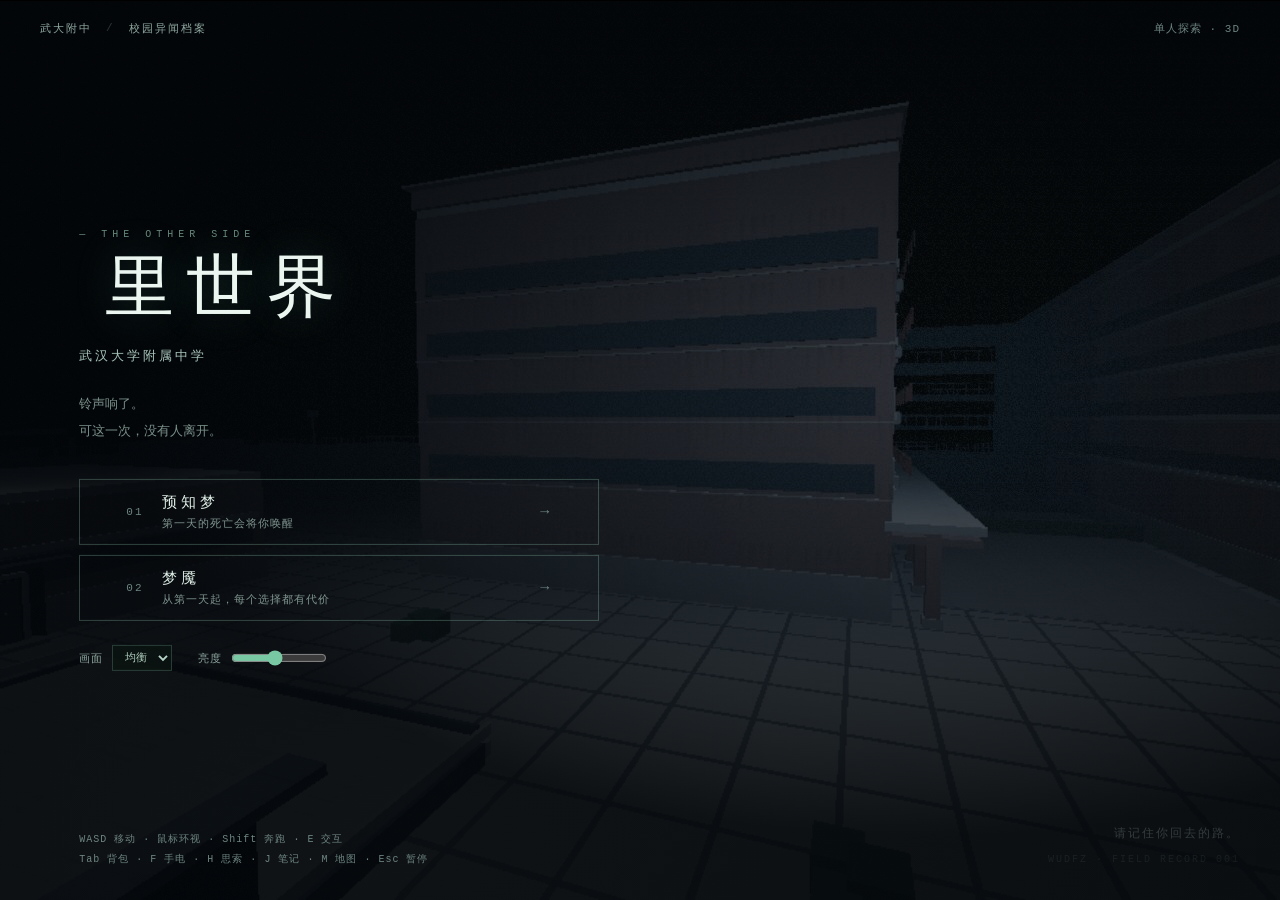
==== 3d.html @ ca38fb18 "Merge upstream yricotf/wdfz (fork) — add 3d.html, keep local 2D index.html Co-Authored-By: Claude Op" ====
<!DOCTYPE html>
<html lang="zh-CN">
<head>
<meta charset="utf-8">
<meta name="viewport" content="width=device-width,initial-scale=1,minimum-scale=1,maximum-scale=1,user-scalable=no,viewport-fit=cover">
<title>武汉大学附属中学 · 里世界 3D</title>
<!-- iOS：加到主屏幕后全屏启动（没有地址栏/工具栏），状态栏压在游戏画面上 -->
<meta name="apple-mobile-web-app-capable" content="yes">
<meta name="mobile-web-app-capable" content="yes">
<meta name="apple-mobile-web-app-status-bar-style" content="black-translucent">
<meta name="apple-mobile-web-app-title" content="里世界">
<meta name="theme-color" content="#04070a">
<meta name="format-detection" content="telephone=no">
<style>
*{margin:0;padding:0;box-sizing:border-box;-webkit-tap-highlight-color:transparent}
html,body{width:100%;height:100%;height:100dvh;overflow:hidden;background:#05070a;
  font-family:"Consolas","Courier New",monospace;color:#c8d6cf;user-select:none;cursor:default;
  overscroll-behavior:none;-webkit-tap-highlight-color:transparent;
  /* iPhone：整页不许双击缩放 / 捏合缩放 / 长按弹菜单，也不许橡皮筋滚动 */
  touch-action:none;-webkit-touch-callout:none;-webkit-user-select:none}
/* 面板要能上下滚，所以单独放行纵向手势 */
#menu,.panel,#bag,#note,#think,#pause,#set,#die{touch-action:pan-y}
#cv{position:fixed;inset:0;width:100%;height:100%;height:100dvh;display:block;image-rendering:auto;
  touch-action:none}
#scan{position:fixed;inset:0;pointer-events:none;z-index:5;opacity:0}
#vig{display:none}   /* 径向渐变在暗部会产生同心分层，暗角改由着色器负责 */
#hud{position:fixed;inset:0;height:100dvh;z-index:10;pointer-events:none;font-size:13px;line-height:1.45}
.tl{position:absolute;left:calc(18px + env(safe-area-inset-left,0px));top:calc(16px + env(safe-area-inset-top,0px))}
.tr{position:absolute;right:calc(18px + env(safe-area-inset-right,0px));top:calc(16px + env(safe-area-inset-top,0px));text-align:right}
.bl{position:absolute;left:18px;bottom:16px}
.bc{position:absolute;left:50%;bottom:14px;transform:translateX(-50%)}
.br{position:absolute;right:calc(18px + env(safe-area-inset-right,0px));bottom:calc(16px + env(safe-area-inset-bottom,0px));text-align:right;opacity:.45;font-size:11px}
#sanwrap{width:190px;height:9px;background:rgba(0,0,0,.62);border:1px solid rgba(120,170,150,.42);margin-bottom:7px}
#sanbar{height:100%;width:100%;background:#79c8a4;transition:width .16s linear,background .3s}
#clock{font-size:27px;letter-spacing:2px;font-weight:700;color:#dff0e6;text-shadow:0 0 12px rgba(120,220,180,.5)}
#period{font-size:12px;opacity:.78;letter-spacing:1px}
#place{font-size:12px;opacity:.62;letter-spacing:1px;margin-top:2px}
.tag{font-size:11px;opacity:.5;letter-spacing:1px}
#talent{font-size:12px;color:#a9d8c2;opacity:.9}
#stamwrap{width:110px;height:4px;background:rgba(0,0,0,.6);margin-top:6px;border:1px solid rgba(120,170,150,.25)}
#stambar{height:100%;background:#7f9fbf;width:100%;transition:width .1s linear}
#hot{display:flex;gap:9px}
.hslot{width:52px;height:52px;border:1px solid rgba(140,180,160,.34);background:rgba(4,10,8,.62);
  display:flex;align-items:center;justify-content:center;font-size:10px;text-align:center;
  position:relative;pointer-events:auto;color:#9fb8ab}
.hslot .k{position:absolute;top:1px;left:3px;font-size:9px;opacity:.45}
.hslot.on{border-color:#79c8a4;box-shadow:0 0 14px rgba(120,220,180,.4) inset}
#prompt{position:fixed;left:50%;top:56%;transform:translateX(-50%);z-index:9;
  font-size:13px;padding:5px 13px;background:rgba(0,0,0,.58);border:1px solid rgba(130,180,155,.28);
  display:none;letter-spacing:1px;pointer-events:none}
/* 原来这里有个 #warn 面板倒数"下次异象 7s" —— 已经改成世界里的黑板/纸条/粉笔字 */
#sub{position:fixed;left:50%;bottom:86px;transform:translateX(-50%);z-index:11;max-width:74%;
  text-align:center;font-size:14px;line-height:1.75;color:#d6e6dc;text-shadow:0 2px 8px #000,0 0 3px #000;
  display:none;letter-spacing:.5px;pointer-events:none}
#choices{position:fixed;left:50%;top:50%;transform:translate(-50%,-50%);z-index:20;display:none;
  flex-direction:column;gap:11px;min-width:320px}
#choices button{font-family:inherit;font-size:14px;padding:13px 22px;background:rgba(3,9,7,.9);
  color:#cfe4d8;border:1px solid rgba(130,180,155,.4);cursor:pointer;letter-spacing:1px;text-align:left}
#choices button:hover{background:rgba(24,54,42,.95);border-color:#79c8a4;color:#eafff4}
.panel{position:fixed;inset:0;z-index:30;display:none;background:rgba(2,5,4,.93);
  padding:44px 54px;overflow:auto;flex-direction:column}
.panel h2{font-size:17px;letter-spacing:4px;margin-bottom:20px;color:#9fe3c2;font-weight:400}
.panel .row{padding:9px 0;border-bottom:1px dashed rgba(120,170,150,.16);font-size:13px;display:flex;gap:12px}
.panel .row b{color:#d9f2e5;font-weight:400;min-width:96px}
.panel .dim{opacity:.45}
.panel .close{position:absolute;right:36px;top:36px;font-size:12px;opacity:.6;cursor:pointer;letter-spacing:2px}
#menu .mgrid{position:absolute;inset:0;
  background-image:linear-gradient(rgba(120,200,170,.045) 1px,transparent 1px),
                   linear-gradient(90deg,rgba(120,200,170,.045) 1px,transparent 1px);
  background-size:46px 46px;
  -webkit-mask-image:radial-gradient(ellipse at 50% 46%,#000 12%,transparent 72%);
          mask-image:radial-gradient(ellipse at 50% 46%,#000 12%,transparent 72%)}
#menu .minner{position:relative;z-index:2;display:flex;flex-direction:column;align-items:center}
.mtitle{font-size:clamp(26px,4.2vw,44px);letter-spacing:26px;font-weight:300;color:#dff5ea;
  text-shadow:0 0 34px rgba(110,220,175,.30),0 0 80px rgba(110,220,175,.14);
  padding-left:26px;animation:mbreathe 6s ease-in-out infinite}
@keyframes mbreathe{0%,100%{opacity:.92}50%{opacity:1}}
.mrule{width:230px;height:1px;margin:20px 0 16px;
  background:linear-gradient(90deg,transparent,rgba(130,200,170,.55),transparent)}
.msub{font-size:11px;letter-spacing:5px;opacity:.42;margin-bottom:40px}
.mbtns{display:flex;flex-direction:column;gap:12px;margin-bottom:34px}
.mb{position:relative;font-family:inherit;display:flex;flex-direction:column;align-items:flex-start;
  gap:5px;padding:15px 30px 15px 26px;min-width:330px;background:rgba(8,20,16,.55);
  color:#b6d4c5;border:1px solid rgba(130,180,155,.22);cursor:pointer;
  transition:background .16s,border-color .16s,transform .16s}
.mb:before{content:'';position:absolute;left:0;top:0;bottom:0;width:2px;background:transparent;
  transition:background .16s}
.mb b{font-size:15px;letter-spacing:6px;font-weight:400}
.mb i{font-style:normal;font-size:11px;letter-spacing:1px;opacity:.45}
.mb:hover{background:rgba(20,48,38,.75);border-color:#79c8a4;transform:translateX(4px)}
.mb:hover:before{background:#79c8a4}
.mnote{display:flex;flex-wrap:wrap;gap:6px 16px;justify-content:center;max-width:560px;
  font-size:10px;letter-spacing:2px;opacity:.30;margin-bottom:18px}
.mfoot{font-size:11px;letter-spacing:1px;opacity:.26;max-width:470px;line-height:2;text-align:center}
#menu{position:fixed;inset:0;z-index:60;background:radial-gradient(ellipse at 72% 42%,rgba(10,18,22,.30),rgba(3,6,9,.93) 62%),#04070a}
#menu .mtop{position:absolute;left:0;right:0;top:0;height:56px;display:flex;align-items:center;
  gap:14px;padding:0 40px;font-size:11px;letter-spacing:2px;color:#8fa8a0}
#menu .mtop i{opacity:.3;font-style:normal}
#menu .mtop b{margin-left:auto;font-weight:400;color:#6d8580;letter-spacing:1px}
#menu .mleft{position:absolute;left:6.2%;top:50%;transform:translateY(-50%);width:min(520px,42vw)}
#menu .meyebrow{font-size:10px;letter-spacing:5px;color:#7fa898;opacity:.8;margin-bottom:16px}
#menu .mtitle{font-size:clamp(46px,5.4vw,78px);font-weight:200;letter-spacing:12px;color:#eaf6ef;
  text-shadow:0 0 44px rgba(110,220,175,.22);line-height:1.05}
#menu .mschool{font-size:13px;letter-spacing:3px;color:#a8c4ba;margin-top:18px}
#menu .mhook{font-size:13px;line-height:2.1;color:#8fa8a0;margin-top:26px;opacity:.86}
#menu .mcards{margin-top:34px;display:flex;flex-direction:column;gap:10px}
.mcard{position:relative;display:flex;align-items:center;gap:18px;width:100%;text-align:left;
  padding:16px 20px;background:rgba(10,20,17,.62);border:1px solid rgba(120,170,150,.20);
  color:#c8d6cf;cursor:pointer;font-family:inherit;transition:.16s}
.mcard em{font-style:normal;font-size:11px;letter-spacing:2px;color:#6d8580;flex:none}
.mcard span{display:flex;flex-direction:column;gap:4px;flex:1}
.mcard b{font-size:15px;letter-spacing:4px;font-weight:400;color:#e2f2ea}
.mcard i{font-style:normal;font-size:11px;letter-spacing:1px;color:#7f948e}
.mcard u{text-decoration:none;font-size:15px;color:#6d8580;transition:.16s}
.mcard:hover{background:rgba(22,44,36,.82);border-color:rgba(121,200,164,.55)}
.mcard:hover u{color:#79c8a4;transform:translateX(4px)}
#menu .mctl{display:flex;gap:26px;margin-top:24px;font-size:11px;letter-spacing:1px;color:#8fa8a0}
#menu .mctl label{display:flex;align-items:center;gap:9px}
#menu .mctl select{background:rgba(10,20,17,.8);color:#b6d4c5;border:1px solid rgba(120,170,150,.28);
  font-family:inherit;font-size:11px;padding:5px 8px}
#menu .mbr input{width:96px;accent-color:#79c8a4}
#menu .mios{display:none;margin-top:20px;font-size:11px;line-height:1.95;letter-spacing:.5px;
  color:#86a89a;border-left:2px solid rgba(121,200,164,.45);padding-left:11px;max-width:340px}
#menu .mkeys{position:absolute;left:6.2%;bottom:30px;font-size:10px;line-height:2;letter-spacing:1px;color:#6d8580}
#menu .mfoot{position:absolute;right:40px;bottom:30px;text-align:right;font-size:10px;letter-spacing:2px;color:#6d8580;line-height:2}
#menu .mfoot span{display:block;font-size:12px;color:#9fb8ae;margin-bottom:4px}
#menu .mfoot i{font-style:normal;opacity:.55}
#menu h1{font-size:clamp(20px,3.4vw,34px);letter-spacing:10px;font-weight:400;color:#d7efe2;
  text-shadow:0 0 26px rgba(110,220,175,.34)}
#menu .sub{font-size:12px;opacity:.5;letter-spacing:3px;margin-bottom:26px}
#menu button{font-family:inherit;font-size:14px;letter-spacing:3px;padding:13px 46px;min-width:250px;
  background:transparent;color:#b6d4c5;border:1px solid rgba(130,180,155,.34);cursor:pointer}
#menu button:hover{background:rgba(24,54,42,.7);border-color:#79c8a4;color:#eaq}
#menu button:hover{color:#eafbf2}
#menu .note{font-size:11px;opacity:.36;margin-top:22px;line-height:2;max-width:520px}
#die #dieepi{font-size:11px;letter-spacing:2px;opacity:.45;margin-top:10px;max-width:420px;text-align:center;line-height:2}
#die{position:fixed;inset:0;z-index:70;display:none;align-items:center;justify-content:center;
  background:rgba(4,2,2,.94);flex-direction:column;gap:20px}
#die .m{font-size:16px;color:#e3c9c9;max-width:640px;text-align:center;line-height:2;letter-spacing:1px}
#die .t{font-size:34px;letter-spacing:14px;color:#7c2b2b;text-shadow:0 0 30px rgba(150,30,30,.6)}
#die button{font-family:inherit;font-size:12px;letter-spacing:3px;padding:11px 36px;background:transparent;
  color:#b89a9a;border:1px solid rgba(150,90,90,.4);cursor:pointer}
#think{position:fixed;inset:0;z-index:32;display:none;background:rgba(2,5,4,.95);padding:44px 54px;overflow:auto}
#think h2{font-size:17px;letter-spacing:4px;margin-bottom:8px;color:#9fe3c2;font-weight:400}
#think .hint{font-size:12px;opacity:.44;margin-bottom:20px}
#think .idea{padding:11px 0;border-bottom:1px dashed rgba(120,170,150,.14);cursor:pointer;font-size:13px}
#think .idea:hover{color:#eafbf2}
#think .idea.no{opacity:.28;cursor:default}
#think .idea.no:hover{color:#c8d6cf}
#bag{position:fixed;inset:0;z-index:33;display:none;background:rgba(2,5,4,.95);padding:44px 54px}
#bag .g{display:grid;grid-template-columns:repeat(4,84px);gap:12px;margin-top:16px}
#bag .s{width:84px;height:84px;border:1px solid rgba(130,180,155,.26);background:rgba(6,14,11,.6);
  display:flex;align-items:center;justify-content:center;font-size:11px;text-align:center;cursor:pointer;
  padding:4px;line-height:1.5;color:#9fb8ab;position:relative}
#bag .s.on{border-color:#79c8a4;background:rgba(24,54,42,.9);color:#eafbf2}
#bag .desc{margin-top:22px;font-size:13px;opacity:.8;line-height:2;min-height:60px;white-space:pre-line}
/* 每格右上角的 ① ② —— 触屏上唯一能把道具放上快捷栏的入口 */
#bag .s .hb{position:absolute;right:2px;top:2px;display:flex;gap:3px;z-index:2}
#bag .s .hb b{width:17px;height:17px;line-height:15px;text-align:center;font-size:10px;font-weight:400;
  border:1px solid rgba(130,180,155,.28);background:rgba(4,12,9,.85);color:#7fa898;cursor:pointer;
  border-radius:3px;letter-spacing:0}
#bag .s .hb b.has{background:#79c8a4;border-color:#79c8a4;color:#04120c}
#bag .s .hb b:hover{border-color:#79c8a4;color:#dff5ea}
#bag .s .hb b.dr{width:25px;background:rgba(58,20,18,.9);border-color:rgba(190,120,110,.4);color:#d8a8a0}
#bag .s .hb b.dr:hover{background:rgba(120,40,34,.95);border-color:#c8887e;color:#ffe6e0}
#note{position:fixed;inset:0;z-index:33;display:none;background:rgba(2,5,4,.95);padding:44px 54px;overflow:auto}
#pause{position:fixed;inset:0;z-index:34;display:none;background:rgba(2,5,4,.94);
  flex-direction:column;align-items:center;justify-content:center;gap:13px}
#pause button{font-family:inherit;font-size:13px;letter-spacing:3px;padding:11px 40px;min-width:230px;
  background:transparent;color:#b6d4c5;border:1px solid rgba(130,180,155,.3);cursor:pointer}
#pause button:hover{background:rgba(24,54,42,.7);border-color:#79c8a4}
/* ---------- 移动端 ----------
   原来 #touch 只写了 display:none，从来没有代码把它打开 ——
   手机上根本没有摇杆和按钮，等于只能看。
   现在：boot 里按 pointer:coarse / ontouchstart 判定，body 加 .touch，
   HUD 小地图缩到左上、把左下角让给摇杆，右下角是 E 与奔跑，
   八个快捷按钮排在右侧油门下沿、两列四行。 */
body.touch #touch{display:block}
body.touch .bl{left:calc(12px + env(safe-area-inset-left,0px));bottom:auto;top:calc(104px + env(safe-area-inset-top,0px))}
body.touch .bl #mini{width:104px!important;height:104px!important}
body.touch .bl .tag{display:none}
body.touch #cross{display:none!important}
#touch{position:fixed;inset:0;height:100dvh;z-index:8;display:none;pointer-events:none;touch-action:none;
  -webkit-user-select:none;user-select:none}
#stick{position:absolute;left:calc(22px + env(safe-area-inset-left,0px));
  bottom:calc(26px + env(safe-area-inset-bottom,0px));width:126px;height:126px;border-radius:50%;
  border:1px solid rgba(130,180,155,.34);background:rgba(0,0,0,.32);pointer-events:auto;
  touch-action:none}
#knob{position:absolute;left:41px;top:41px;width:44px;height:44px;border-radius:50%;
  background:rgba(140,200,175,.44);pointer-events:none}
#pcgame{position:fixed;inset:0;z-index:48;display:none;flex-direction:column;align-items:center;
  justify-content:center;gap:14px;background:rgba(2,6,9,.94)}
#pcgame .pch{font-size:13px;letter-spacing:5px;color:#9fe3c2}
#pccv{border:1px solid rgba(130,180,155,.4);background:#0a1210}
#pcgame .pcf{font-size:10px;letter-spacing:1px;color:#6d8580}
#dev{position:fixed;left:14px;top:104px;z-index:44;display:none;width:336px;
  background:rgba(3,9,7,.94);border:1px solid rgba(130,180,155,.34);padding:12px 14px;
  font-size:11px;letter-spacing:1px;color:#a8ccbc}
#dev .dh{font-size:11px;letter-spacing:4px;color:#79c8a4;margin-bottom:10px}
#dev .drow{display:flex;align-items:center;gap:6px;margin-bottom:7px}
#dev .drow b{width:30px;flex:none;opacity:.6;font-weight:400}
#dev select{flex:1;min-width:0;background:#0a1512;color:#b6d4c5;border:1px solid rgba(130,180,155,.3);
  font-family:inherit;font-size:11px;padding:4px}
#dev button{background:rgba(20,48,38,.5);color:#b6d4c5;border:1px solid rgba(130,180,155,.3);
  font-family:inherit;font-size:10px;letter-spacing:1px;padding:5px 7px;cursor:pointer}
#dev button:hover{background:rgba(40,90,70,.7);border-color:#79c8a4}
#dev button.on{background:#79c8a4;color:#04120c;border-color:#79c8a4}
#dev .drow2{display:flex;flex-wrap:wrap;gap:6px;margin-top:9px}
#dev .drow2 button{flex:1 1 44%}
#set{position:fixed;inset:0;z-index:36;display:none;background:rgba(2,5,4,.95);
  flex-direction:column;align-items:center;justify-content:center;gap:6px}
#set button{font-family:inherit;font-size:13px;letter-spacing:3px;padding:11px 40px;min-width:230px;
  background:transparent;color:#b6d4c5;border:1px solid rgba(130,180,155,.3);cursor:pointer}
#set button:hover{background:rgba(24,54,42,.7);border-color:#79c8a4}
#set .seg button{min-width:0;padding:7px 0;letter-spacing:1px}
.srow{display:flex;align-items:center;gap:12px;margin-bottom:12px;font-size:13px;color:#b9d4c6;min-width:340px}
.srow>span{width:78px;flex:none;opacity:.8}
.srow input[type=range]{flex:1;accent-color:#79c8a4}
.srow b{width:30px;text-align:right;font-weight:400;opacity:.75}
.seg{display:flex;gap:6px;flex:1}
.seg button{flex:1;padding:7px 0;font-size:12px;letter-spacing:1px;background:rgba(120,200,170,.10);
  border:1px solid rgba(130,180,155,.30);color:#b9d4c6;border-radius:4px;cursor:pointer}
.seg button.on{background:rgba(120,200,170,.30);border-color:#79c8a4;color:#eafff5}
/* 触屏：快捷栏（.bc 两格）挪到摇杆上方，不然正好压在奔跑键上 */
body.touch .bc{bottom:calc(178px + env(safe-area-inset-bottom,0px))}
#tcol{position:absolute;right:calc(14px + env(safe-area-inset-right,0px));bottom:140px;display:grid;grid-template-columns:repeat(2,50px);
  grid-auto-rows:50px;gap:8px;pointer-events:none;touch-action:none}
.tb2{width:50px;height:50px;border-radius:50%;border:1px solid rgba(130,180,155,.34);
  background:rgba(0,0,0,.38);color:#a8ccbc;font-size:11px;display:flex;align-items:center;
  justify-content:center;pointer-events:auto;letter-spacing:1px;user-select:none}
.tb2:active{background:rgba(120,200,170,.30);border-color:#79c8a4}
.tbtn{position:absolute;border-radius:50%;border:1px solid rgba(130,180,155,.34);background:rgba(0,0,0,.34);
  pointer-events:auto;display:flex;align-items:center;justify-content:center;font-size:12px;color:#a9d8c2}
#tRun{right:calc(132px + env(safe-area-inset-right,0px));bottom:calc(44px + env(safe-area-inset-bottom,0px));width:70px;height:70px}
#tAct{right:calc(26px + env(safe-area-inset-right,0px));bottom:calc(32px + env(safe-area-inset-bottom,0px));width:92px;height:92px;font-size:15px;
  background:rgba(20,48,38,.55);border-color:rgba(130,200,170,.5)}
#flash{position:fixed;inset:0;z-index:8;background:#000;pointer-events:none;opacity:0;transition:opacity .5s}
#fade{position:fixed;inset:0;z-index:40;background:#05080a;pointer-events:none;opacity:0;transition:opacity .18s ease}
@keyframes panelIn{from{opacity:0;transform:translateY(8px)}to{opacity:1;transform:none}}
#menu{animation:panelIn .45s ease both}
.panel:not([style*="display: none"]),#bag:not([style*="display: none"]),#note:not([style*="display: none"]),#think:not([style*="display: none"]),#pause:not([style*="display: none"]){animation:panelIn .22s ease both}
#choices:not([style*="display: none"]){animation:panelIn .20s ease both}
#die:not([style*="display: none"]){animation:panelIn .6s ease both}
#prompt{transition:opacity .12s ease}
.hslot{transition:border-color .18s ease,box-shadow .18s ease;cursor:pointer}
.hslot:active{border-color:#79c8a4;background:rgba(20,48,38,.8)}
.hslot .nm{position:absolute;bottom:1px;left:0;right:0;font-size:8px;opacity:.55;letter-spacing:0;
  text-align:center;overflow:hidden;text-overflow:ellipsis;white-space:nowrap}
#sub{z-index:46}
#bag .s{transition:border-color .15s ease,background .15s ease}
#sub{transition:opacity .22s ease}
#cross{position:fixed;left:50%;top:50%;width:4px;height:4px;margin:-2px 0 0 -2px;border-radius:50%;
  background:rgba(200,230,215,.55);box-shadow:0 0 6px rgba(120,220,180,.5);z-index:9;
  pointer-events:none;display:none}
/* 前情提要：黑底白字，一页一句，点一下翻一页 */
#pro{position:fixed;inset:0;z-index:80;display:none;background:#04070a;
  align-items:center;justify-content:center;flex-direction:column;cursor:pointer}
#pro.on{display:flex}
/* 看到"世界"之后：遮罩变半透明、字挪到底部，像从眼睛缝里往外看 */
#pro.see{background:radial-gradient(ellipse at 50% 46%,rgba(2,5,7,.10) 30%,rgba(2,5,7,.55) 100%);
  justify-content:flex-end}
#pro.see #protext{margin-bottom:13%;font-size:15px;letter-spacing:2px;
  text-shadow:0 2px 12px #000,0 0 22px rgba(0,0,0,.9)}
body.pro #hud,body.pro #cross,body.pro #prompt{opacity:0 !important;transition:opacity .3s}
/* 时间跳跃：黑一下，正中一句"过去了多久" */
#skip{position:fixed;inset:0;z-index:44;background:#04070a;display:flex;flex-direction:column;
  align-items:center;justify-content:center;gap:10px;opacity:0;pointer-events:none;transition:opacity .38s ease}
#skip.on{opacity:1}
#skip b{font-weight:400;font-size:15px;letter-spacing:5px;color:#9fb6ac}
#skip i{font-style:normal;font-size:30px;letter-spacing:4px;color:#e2f2ea;
  font-variant-numeric:tabular-nums;margin-top:2px}
#skip em{font-style:normal;font-size:11px;letter-spacing:3px;color:#5d6f69;margin-top:6px}
#lidtop,#lidbot{position:fixed;left:0;right:0;height:0;background:#000;z-index:79;pointer-events:none;
  transition:height .34s cubic-bezier(.4,0,.2,1)}
#lidtop{top:0;border-bottom:1px solid #000}
#lidbot{bottom:0}
#protext{max-width:70%;text-align:center;font-size:17px;line-height:2.6;color:#dbe9e1;
  letter-spacing:2px;white-space:pre-line;transition:opacity .3s}
#prohint{position:absolute;bottom:12%;font-size:11px;letter-spacing:4px;color:#6d8580;
  animation:proBlink 2.4s ease-in-out infinite}
@keyframes proBlink{0%,100%{opacity:.25}50%{opacity:.65}}
#banner{position:fixed;left:50%;top:26%;transform:translateX(-50%);z-index:12;pointer-events:none;
  font-size:15px;letter-spacing:8px;color:#cfe9dc;text-shadow:0 0 18px rgba(110,220,175,.35);
  opacity:0;transition:opacity .5s ease}
#sannum{position:absolute;left:200px;top:0;font-size:10px;opacity:.5;letter-spacing:1px}
.ic{width:30px;height:30px;display:flex;align-items:center;justify-content:center;font-size:17px;
  line-height:1;border:1px solid rgba(130,180,155,.30);background:rgba(10,22,18,.7);color:#a9d8c2}
.hslot .ic{width:38px;height:38px;font-size:20px;border:none;background:transparent}
.item{display:flex;flex-direction:column;align-items:center;gap:3px}
.item .nm{font-size:9px;opacity:.75;text-align:center;line-height:1.2;max-width:52px}
/* 矮屏（横屏手机）整套缩小一档。必须写在所有控件规则之后 —— 同优先级下后写的赢，
   放在前面会被上面的 #tcol / #tAct / #tRun 盖掉。 */
@media (max-height:520px){
  #stick{width:104px;height:104px;left:16px;bottom:14px}
  #knob{left:32px;top:32px;width:40px;height:40px}
  #tcol{grid-template-columns:repeat(2,42px);grid-auto-rows:42px;gap:6px;bottom:118px;right:10px}
  .tb2{width:42px;height:42px;font-size:10px}
  #tAct{width:78px;height:78px;right:calc(20px + env(safe-area-inset-right,0px));bottom:calc(20px + env(safe-area-inset-bottom,0px));font-size:13px}
  #tRun{width:60px;height:60px;right:calc(106px + env(safe-area-inset-right,0px));bottom:calc(30px + env(safe-area-inset-bottom,0px))}
  body.touch .bl{top:calc(86px + env(safe-area-inset-top,0px))}
  body.touch .bl #mini{width:88px!important;height:88px!important}
}
/* 横屏：快捷栏回到屏幕正下方居中（摇杆在左、E 在右，中间是空的） */
@media (orientation:landscape){
  body.touch .bc{bottom:calc(12px + env(safe-area-inset-bottom,0px))}
}
#toast{position:fixed;left:50%;top:12%;transform:translateX(-50%);z-index:46;font-size:12px;
  padding:6px 14px;background:rgba(0,0,0,.66);border:1px solid rgba(130,180,155,.24);
  opacity:0;transition:opacity .3s;pointer-events:none;letter-spacing:1px}
</style>
</head>
<body>
<canvas id="cv"></canvas>
<div id="scan"></div><div id="vig"></div><div id="flash"></div>
<div id="fade"></div>
<div id="hud">
  <div class="tl"><div id="sanwrap"><div id="sanbar"></div></div><div id="clock">11:40</div><div id="place">武大附中 · 校园</div></div>
  <div class="tr"><div id="period">早读 · 教室</div></div>
  <div class="bl"><canvas id="mini" width="150" height="150" style="display:block;margin-bottom:10px;border:1px solid rgba(130,180,155,.28);background:rgba(4,10,8,.55)"></canvas><div id="stamwrap" style="visibility:hidden"><div id="stambar"></div></div>
    </div>
  <div class="bc"><div id="hot"></div></div>
</div>
<div id="cross"></div>
<div id="lidtop"></div><div id="lidbot"></div>
<div id="pro"><div id="protext"></div><div id="prohint">点击 / 空格 继续</div></div>
<div id="skip"><b></b><i></i><em></em></div>
<div id="banner"></div>
<div id="prompt"></div>
<div id="sub"></div>
<div id="choices"></div>
<div id="toast"></div>

<div class="panel" id="mapv"><div class="close" onclick="UI.close('mapv')">关闭 M</div><h2>校园平面图</h2><div id="mapc"></div></div>
<div id="bag"><div class="close" onclick="UI.close('bag')" style="position:absolute;right:36px;top:36px;font-size:12px;opacity:.6;cursor:pointer;letter-spacing:2px">关闭 Tab</div><h2 style="font-size:17px;letter-spacing:4px;color:#9fe3c2;font-weight:400">背包</h2><div class="g" id="bags"></div><div class="desc" id="bagdesc"></div></div>
<div id="note"><div class="close" onclick="UI.close('note')" style="position:absolute;right:36px;top:36px;font-size:12px;opacity:.6;cursor:pointer;letter-spacing:2px">关闭 J</div><h2 style="font-size:17px;letter-spacing:4px;color:#9fe3c2;font-weight:400">笔记本</h2><div id="notein"></div></div>
<div id="think"><div class="close" onclick="UI.close('think')" style="position:absolute;right:36px;top:36px;font-size:12px;opacity:.6;cursor:pointer;letter-spacing:2px">关闭 H</div><h2>现在能想到的办法</h2><div class="hint" id="thinkhint"></div><div id="ideas"></div></div>
<div id="pause">
  <div id="ptalent" style="font-size:11px;letter-spacing:2px;opacity:.55;margin-bottom:14px"></div>
  <button onclick="UI.open('set')">设置</button>
  <button onclick="Dev.toggle()">调试 (F2)</button><div style="font-size:15px;letter-spacing:8px;opacity:.7;margin-bottom:16px">已 暂 停</div>
  <button onclick="Game.resume()">继续</button>
  <button onclick="Game.saveNow()">保存进度</button>
  <button onclick="Game.quit()">回到主菜单</button></div>
<div id="set"><div style="font-size:15px;letter-spacing:8px;opacity:.7;margin-bottom:18px">设 置</div>
  <div class="srow"><span>音量</span><input type="range" id="sVol" min="0" max="100" value="70" oninput="Settings.vol(this.value)"><b id="sVolV">70</b></div>
  <div class="srow"><span>字幕停留</span><div class="seg" id="sSub">
    <button onclick="Settings.sub(0)">短</button><button onclick="Settings.sub(1)">标准</button><button onclick="Settings.sub(2)">长</button></div></div>
  <div class="srow"><span>画面质量</span><div class="seg" id="sQ">
    <button onclick="Settings.q(0)">低</button><button onclick="Settings.q(1)">中</button><button onclick="Settings.q(2)">高</button></div></div>
  <div class="srow"><span>镜头晃动</span><div class="seg" id="sShake">
    <button onclick="Settings.shake(0)">开</button><button onclick="Settings.shake(1)">关</button></div></div>
  <div class="srow"><span>环境音</span><div class="seg" id="sAmb">
    <button onclick="Settings.amb(1)">开</button><button onclick="Settings.amb(0)">关</button></div></div>
  <button onclick="Game.resume()" style="margin-top:6px">返回游戏</button>
</div>
<div id="die"><div class="t">你 死 了 。</div><div class="m" id="diem"></div>
  <div id="dieepi"></div><button onclick="Game.quit()">回到主菜单</button></div>
<div id="menu">
  <div class="mtop"><span>武大附中</span><i>/</i><span>校园异闻档案</span><b>单人探索 · 3D</b></div>
  <div class="mleft">
    <div class="meyebrow">— THE OTHER SIDE</div>
    <div class="mtitle">里世界</div>
    <div class="mschool">武汉大学附属中学</div>
    <div class="mhook">铃声响了。<br>可这一次，没有人离开。</div>
    <div class="mcards">
      <button class="mcard" onclick="Game.start('easy')">
        <em>01</em><span><b>预知梦</b><i>第一天的死亡会将你唤醒</i></span><u>→</u>
      </button>
      <button class="mcard" onclick="Game.start('hard')">
        <em>02</em><span><b>梦魇</b><i>从第一天起，每个选择都有代价</i></span><u>→</u>
      </button>
      <button class="mcard" id="btncont" onclick="Game.continue_()" style="display:none">
        <em>03</em><span><b>继续上次</b><i>读取最近的存档</i></span><u>→</u>
      </button>
    </div>
    <div class="mios" id="mios">iPhone：点「分享 → 添加到主屏幕」，再从主屏幕图标打开 —— 没有地址栏，就是全屏。</div>
    <div class="mctl">
      <label>画面 <select id="mq" onchange="Settings.q(+this.value)">
        <option value="0">流畅</option><option value="1" selected>均衡</option><option value="2">精细</option></select></label>
      <label class="mbr">亮度 <input type="range" id="mb" min="60" max="150" value="100" oninput="Settings.bright(this.value)"></label>
    </div>
  </div>
  <div class="mkeys">WASD 移动 · 鼠标环视 · Shift 奔跑 · E 交互<br>Tab 背包 · F 手电 · H 思索 · J 笔记 · M 地图 · Esc 暂停</div>
  <div class="mfoot"><span>请记住你回去的路。</span><i>WUDFZ · FIELD RECORD 001</i></div>
</div>
<div id="pcgame"><div class="pch">机房 · 贪吃蛇</div><canvas id="pccv" width="320" height="320"></canvas>
  <div class="pcf">WASD 转向 · Esc 退出 · 得分越高 SAN 越多</div></div>
<div id="dev">
  <div class="dh">DEV MODE <span id="devst"></span></div>
  <div class="drow"><b>位置</b><span id="devpos" style="flex:1;font-size:10px;opacity:.85;line-height:1.7"></span></div>
  <div class="drow"><b>准星</b><span id="devlook" style="flex:1;font-size:10px;opacity:.9;line-height:1.7">—</span></div>
  <div class="drow"><b>室内</b><select id="devroom"></select><button onclick="Dev.tp()">传送</button></div>
  <div class="drow"><b>室外</b><select id="devout"></select><button onclick="Dev.tpo()">传送</button></div>
  <div class="drow"><b>异象</b><select id="devanom"></select><button onclick="Dev.anom()">触发</button><button onclick="Dev.anomEnd()">结束</button></div>
  <div class="drow"><b>演出</b><select id="devanim"><option value="1">assimilate</option><option value="2">rain</option><option value="3">mirror</option></select><button onclick="Dev.anim(+document.getElementById('devanim').value)">播放</button></div>
  <div class="drow"><b>死亡</b><select id="devdeath"></select><button onclick="Dev.death()">播放</button></div>
  <div class="drow2">
    <button id="devfast" onclick="Dev.fast()">快跑 ×2.6</button>
    <button id="devgod" onclick="Dev.god()">无敌</button>
    <button onclick="Dev.san()">SAN 满</button>
    <button onclick="Dev.revive()">复活</button>
    <button onclick="Dev.time(30)">+30 分</button>
    <button onclick="Dev.time(-30)">−30 分</button>
    <button onclick="Dev.hide('canopy')">切柱廊顶</button>
    <button onclick="Dev.hide('sign')">切花园牌</button>
    <button onclick="Dev.hide('link')">切连廊</button>
    <button onclick="Dev.hide('fence')">切围墙</button>
    <button onclick="Dev.fakeNormal()">假正常 开/关</button>
    <button onclick="Dev.prologue()">重看前情提要</button>
    <button onclick="Dev.lamps()">灯下站死</button>
    <button onclick="Dev.status()">状态</button>
    <button onclick="Dev.close()">关闭</button>
  </div>
</div>
<div id="touch">
  <div id="tcol">
    <div class="tb2" onclick="toggleTorch()">手电</div>
    <div class="tb2" onclick="dropSelected()">丢弃</div>
    <div class="tb2" onclick="useHot(0)">1</div>
    <div class="tb2" onclick="useHot(1)">2</div>
    <div class="tb2" onclick="UI.toggle('bag')">背包</div>
    <div class="tb2" onclick="UI.toggle('think')">思索</div>
    <div class="tb2" onclick="UI.toggle('mapv')">地图</div>
    <div class="tb2" onclick="UI.toggle('note')">笔记</div>
  </div>
  <div id="stick"><div id="knob"></div></div><div class="tbtn" id="tRun">奔跑</div><div class="tbtn" id="tAct">E</div></div>

<script>
console.warn('Scripts "build/three.js" and "build/three.min.js" are deprecated with r150+, and will be removed with r160. Please use ES Modules or alternatives: https://threejs.org/docs/index.html#manual/en/introduction/Installation'),
/**
 * @license
 * Copyright 2010-2023 Three.js Authors
 * SPDX-License-Identifier: MIT
 */
function(t,e){"object"==typeof exports&&"undefined"!=typeof module?e(exports):"function"==typeof define&&define.amd?define(["exports"],e):e((t="undefined"!=typeof globalThis?globalThis:t||self).THREE={})}(this,(function(t){"use strict";const e="160",n=1,i=2,r=3,s=0,a=1,o=100,l=204,c=205,h=0,u=1,d=2,p=0,m=1,f=2,g=3,_=4,v=5,x=6,y="attached",M="detached",S=300,b=301,T=302,E=303,w=304,A=306,R=1e3,C=1001,L=1002,P=1003,I=1004,U=1005,D=1006,N=1007,O=1008,F=1009,B=1012,z=1013,G=1014,H=1015,V=1016,k=1017,W=1018,X=1020,j=1023,q=1026,Y=1027,Z=1029,J=1031,K=1033,$=33776,Q=33777,tt=33778,et=33779,nt=35840,it=35841,rt=35842,st=35843,at=36196,ot=37492,lt=37496,ct=37808,ht=37809,ut=37810,dt=37811,pt=37812,mt=37813,ft=37814,gt=37815,_t=37816,vt=37817,xt=37818,yt=37819,Mt=37820,St=37821,bt=36492,Tt=36494,Et=36495,wt=36284,At=36285,Rt=36286,Ct=2300,Lt=2301,Pt=2302,It=2400,Ut=2401,Dt=2402,Nt=2500,Ot=2501,Ft=3e3,Bt=3001,zt="",Gt="srgb",Ht="srgb-linear",Vt="display-p3",kt="display-p3-linear",Wt="linear",Xt="srgb",jt="rec709",qt="p3",Yt=7680,Zt=35044,Jt="300 es",Kt=1035,$t=2e3,Qt=2001;class te{addEventListener(t,e){void 0===this._listeners&&(this._listeners={});const n=this._listeners;void 0===n[t]&&(n[t]=[]),-1===n[t].indexOf(e)&&n[t].push(e)}hasEventListener(t,e){if(void 0===this._listeners)return!1;const n=this._listeners;return void 0!==n[t]&&-1!==n[t].indexOf(e)}removeEventListener(t,e){if(void 0===this._listeners)return;const n=this._listeners[t];if(void 0!==n){const t=n.indexOf(e);-1!==t&&n.splice(t,1)}}dispatchEvent(t){if(void 0===this._listeners)return;const e=this._listeners[t.type];if(void 0!==e){t.target=this;const n=e.slice(0);for(let e=0,i=n.length;e<i;e++)n[e].call(this,t);t.target=null}}}const ee=["00","01","02","03","04","05","06","07","08","09","0a","0b","0c","0d","0e","0f","10","11","12","13","14","15","16","17","18","19","1a","1b","1c","1d","1e","1f","20","21","22","23","24","25","26","27","28","29","2a","2b","2c","2d","2e","2f","30","31","32","33","34","35","36","37","38","39","3a","3b","3c","3d","3e","3f","40","41","42","43","44","45","46","47","48","49","4a","4b","4c","4d","4e","4f","50","51","52","53","54","55","56","57","58","59","5a","5b","5c","5d","5e","5f","60","61","62","63","64","65","66","67","68","69","6a","6b","6c","6d","6e","6f","70","71","72","73","74","75","76","77","78","79","7a","7b","7c","7d","7e","7f","80","81","82","83","84","85","86","87","88","89","8a","8b","8c","8d","8e","8f","90","91","92","93","94","95","96","97","98","99","9a","9b","9c","9d","9e","9f","a0","a1","a2","a3","a4","a5","a6","a7","a8","a9","aa","ab","ac","ad","ae","af","b0","b1","b2","b3","b4","b5","b6","b7","b8","b9","ba","bb","bc","bd","be","bf","c0","c1","c2","c3","c4","c5","c6","c7","c8","c9","ca","cb","cc","cd","ce","cf","d0","d1","d2","d3","d4","d5","d6","d7","d8","d9","da","db","dc","dd","de","df","e0","e1","e2","e3","e4","e5","e6","e7","e8","e9","ea","eb","ec","ed","ee","ef","f0","f1","f2","f3","f4","f5","f6","f7","f8","f9","fa","fb","fc","fd","fe","ff"];let ne=1234567;const ie=Math.PI/180,re=180/Math.PI;function se(){const t=4294967295*Math.random()|0,e=4294967295*Math.random()|0,n=4294967295*Math.random()|0,i=4294967295*Math.random()|0;return(ee[255&t]+ee[t>>8&255]+ee[t>>16&255]+ee[t>>24&255]+"-"+ee[255&e]+ee[e>>8&255]+"-"+ee[e>>16&15|64]+ee[e>>24&255]+"-"+ee[63&n|128]+ee[n>>8&255]+"-"+ee[n>>16&255]+ee[n>>24&255]+ee[255&i]+ee[i>>8&255]+ee[i>>16&255]+ee[i>>24&255]).toLowerCase()}function ae(t,e,n){return Math.max(e,Math.min(n,t))}function oe(t,e){return(t%e+e)%e}function le(t,e,n){return(1-n)*t+n*e}function ce(t){return 0==(t&t-1)&&0!==t}function he(t){return Math.pow(2,Math.floor(Math.log(t)/Math.LN2))}function ue(t,e){switch(e.constructor){case Float32Array:return t;case Uint32Array:return t/4294967295;case Uint16Array:return t/65535;case Uint8Array:return t/255;case Int32Array:return Math.max(t/2147483647,-1);case Int16Array:return Math.max(t/32767,-1);case Int8Array:return Math.max(t/127,-1);default:throw new Error("Invalid component type.")}}function de(t,e){switch(e.constructor){case Float32Array:return t;case Uint32Array:return Math.round(4294967295*t);case Uint16Array:return Math.round(65535*t);case Uint8Array:return Math.round(255*t);case Int32Array:return Math.round(2147483647*t);case Int16Array:return Math.round(32767*t);case Int8Array:return Math.round(127*t);default:throw new Error("Invalid component type.")}}const pe={DEG2RAD:ie,RAD2DEG:re,generateUUID:se,clamp:ae,euclideanModulo:oe,mapLinear:function(t,e,n,i,r){return i+(t-e)*(r-i)/(n-e)},inverseLerp:function(t,e,n){return t!==e?(n-t)/(e-t):0},lerp:le,damp:function(t,e,n,i){return le(t,e,1-Math.exp(-n*i))},pingpong:function(t,e=1){return e-Math.abs(oe(t,2*e)-e)},smoothstep:function(t,e,n){return t<=e?0:t>=n?1:(t=(t-e)/(n-e))*t*(3-2*t)},smootherstep:function(t,e,n){return t<=e?0:t>=n?1:(t=(t-e)/(n-e))*t*t*(t*(6*t-15)+10)},randInt:function(t,e){return t+Math.floor(Math.random()*(e-t+1))},randFloat:function(t,e){return t+Math.random()*(e-t)},randFloatSpread:function(t){return t*(.5-Math.random())},seededRandom:function(t){void 0!==t&&(ne=t);let e=ne+=1831565813;return e=Math.imul(e^e>>>15,1|e),e^=e+Math.imul(e^e>>>7,61|e),((e^e>>>14)>>>0)/4294967296},degToRad:function(t){return t*ie},radToDeg:function(t){return t*re},isPowerOfTwo:ce,ceilPowerOfTwo:function(t){return Math.pow(2,Math.ceil(Math.log(t)/Math.LN2))},floorPowerOfTwo:he,setQuaternionFromProperEuler:function(t,e,n,i,r){const s=Math.cos,a=Math.sin,o=s(n/2),l=a(n/2),c=s((e+i)/2),h=a((e+i)/2),u=s((e-i)/2),d=a((e-i)/2),p=s((i-e)/2),m=a((i-e)/2);switch(r){case"XYX":t.set(o*h,l*u,l*d,o*c);break;case"YZY":t.set(l*d,o*h,l*u,o*c);break;case"ZXZ":t.set(l*u,l*d,o*h,o*c);break;case"XZX":t.set(o*h,l*m,l*p,o*c);break;case"YXY":t.set(l*p,o*h,l*m,o*c);break;case"ZYZ":t.set(l*m,l*p,o*h,o*c);break;default:console.warn("THREE.MathUtils: .setQuaternionFromProperEuler() encountered an unknown order: "+r)}},normalize:de,denormalize:ue};class me{constructor(t=0,e=0){me.prototype.isVector2=!0,this.x=t,this.y=e}get width(){return this.x}set width(t){this.x=t}get height(){return this.y}set height(t){this.y=t}set(t,e){return this.x=t,this.y=e,this}setScalar(t){return this.x=t,this.y=t,this}setX(t){return this.x=t,this}setY(t){return this.y=t,this}setComponent(t,e){switch(t){case 0:this.x=e;break;case 1:this.y=e;break;default:throw new Error("index is out of range: "+t)}return this}getComponent(t){switch(t){case 0:return this.x;case 1:return this.y;default:throw new Error("index is out of range: "+t)}}clone(){return new this.constructor(this.x,this.y)}copy(t){return this.x=t.x,this.y=t.y,this}add(t){return this.x+=t.x,this.y+=t.y,this}addScalar(t){return this.x+=t,this.y+=t,this}addVectors(t,e){return this.x=t.x+e.x,this.y=t.y+e.y,this}addScaledVector(t,e){return this.x+=t.x*e,this.y+=t.y*e,this}sub(t){return this.x-=t.x,this.y-=t.y,this}subScalar(t){return this.x-=t,this.y-=t,this}subVectors(t,e){return this.x=t.x-e.x,this.y=t.y-e.y,this}multiply(t){return this.x*=t.x,this.y*=t.y,this}multiplyScalar(t){return this.x*=t,this.y*=t,this}divide(t){return this.x/=t.x,this.y/=t.y,this}divideScalar(t){return this.multiplyScalar(1/t)}applyMatrix3(t){const e=this.x,n=this.y,i=t.elements;return this.x=i[0]*e+i[3]*n+i[6],this.y=i[1]*e+i[4]*n+i[7],this}min(t){return this.x=Math.min(this.x,t.x),this.y=Math.min(this.y,t.y),this}max(t){return this.x=Math.max(this.x,t.x),this.y=Math.max(this.y,t.y),this}clamp(t,e){return this.x=Math.max(t.x,Math.min(e.x,this.x)),this.y=Math.max(t.y,Math.min(e.y,this.y)),this}clampScalar(t,e){return this.x=Math.max(t,Math.min(e,this.x)),this.y=Math.max(t,Math.min(e,this.y)),this}clampLength(t,e){const n=this.length();return this.divideScalar(n||1).multiplyScalar(Math.max(t,Math.min(e,n)))}floor(){return this.x=Math.floor(this.x),this.y=Math.floor(this.y),this}ceil(){return this.x=Math.ceil(this.x),this.y=Math.ceil(this.y),this}round(){return this.x=Math.round(this.x),this.y=Math.round(this.y),this}roundToZero(){return this.x=Math.trunc(this.x),this.y=Math.trunc(this.y),this}negate(){return this.x=-this.x,this.y=-this.y,this}dot(t){return this.x*t.x+this.y*t.y}cross(t){return this.x*t.y-this.y*t.x}lengthSq(){return this.x*this.x+this.y*this.y}length(){return Math.sqrt(this.x*this.x+this.y*this.y)}manhattanLength(){return Math.abs(this.x)+Math.abs(this.y)}normalize(){return this.divideScalar(this.length()||1)}angle(){return Math.atan2(-this.y,-this.x)+Math.PI}angleTo(t){const e=Math.sqrt(this.lengthSq()*t.lengthSq());if(0===e)return Math.PI/2;const n=this.dot(t)/e;return Math.acos(ae(n,-1,1))}distanceTo(t){return Math.sqrt(this.distanceToSquared(t))}distanceToSquared(t){const e=this.x-t.x,n=this.y-t.y;return e*e+n*n}manhattanDistanceTo(t){return Math.abs(this.x-t.x)+Math.abs(this.y-t.y)}setLength(t){return this.normalize().multiplyScalar(t)}lerp(t,e){return this.x+=(t.x-this.x)*e,this.y+=(t.y-this.y)*e,this}lerpVectors(t,e,n){return this.x=t.x+(e.x-t.x)*n,this.y=t.y+(e.y-t.y)*n,this}equals(t){return t.x===this.x&&t.y===this.y}fromArray(t,e=0){return this.x=t[e],this.y=t[e+1],this}toArray(t=[],e=0){return t[e]=this.x,t[e+1]=this.y,t}fromBufferAttribute(t,e){return this.x=t.getX(e),this.y=t.getY(e),this}rotateAround(t,e){const n=Math.cos(e),i=Math.sin(e),r=this.x-t.x,s=this.y-t.y;return this.x=r*n-s*i+t.x,this.y=r*i+s*n+t.y,this}random(){return this.x=Math.random(),this.y=Math.random(),this}*[Symbol.iterator](){yield this.x,yield this.y}}class fe{constructor(t,e,n,i,r,s,a,o,l){fe.prototype.isMatrix3=!0,this.elements=[1,0,0,0,1,0,0,0,1],void 0!==t&&this.set(t,e,n,i,r,s,a,o,l)}set(t,e,n,i,r,s,a,o,l){const c=this.elements;return c[0]=t,c[1]=i,c[2]=a,c[3]=e,c[4]=r,c[5]=o,c[6]=n,c[7]=s,c[8]=l,this}identity(){return this.set(1,0,0,0,1,0,0,0,1),this}copy(t){const e=this.elements,n=t.elements;return e[0]=n[0],e[1]=n[1],e[2]=n[2],e[3]=n[3],e[4]=n[4],e[5]=n[5],e[6]=n[6],e[7]=n[7],e[8]=n[8],this}extractBasis(t,e,n){return t.setFromMatrix3Column(this,0),e.setFromMatrix3Column(this,1),n.setFromMatrix3Column(this,2),this}setFromMatrix4(t){const e=t.elements;return this.set(e[0],e[4],e[8],e[1],e[5],e[9],e[2],e[6],e[10]),this}multiply(t){return this.multiplyMatrices(this,t)}premultiply(t){return this.multiplyMatrices(t,this)}multiplyMatrices(t,e){const n=t.elements,i=e.elements,r=this.elements,s=n[0],a=n[3],o=n[6],l=n[1],c=n[4],h=n[7],u=n[2],d=n[5],p=n[8],m=i[0],f=i[3],g=i[6],_=i[1],v=i[4],x=i[7],y=i[2],M=i[5],S=i[8];return r[0]=s*m+a*_+o*y,r[3]=s*f+a*v+o*M,r[6]=s*g+a*x+o*S,r[1]=l*m+c*_+h*y,r[4]=l*f+c*v+h*M,r[7]=l*g+c*x+h*S,r[2]=u*m+d*_+p*y,r[5]=u*f+d*v+p*M,r[8]=u*g+d*x+p*S,this}multiplyScalar(t){const e=this.elements;return e[0]*=t,e[3]*=t,e[6]*=t,e[1]*=t,e[4]*=t,e[7]*=t,e[2]*=t,e[5]*=t,e[8]*=t,this}determinant(){const t=this.elements,e=t[0],n=t[1],i=t[2],r=t[3],s=t[4],a=t[5],o=t[6],l=t[7],c=t[8];return e*s*c-e*a*l-n*r*c+n*a*o+i*r*l-i*s*o}invert(){const t=this.elements,e=t[0],n=t[1],i=t[2],r=t[3],s=t[4],a=t[5],o=t[6],l=t[7],c=t[8],h=c*s-a*l,u=a*o-c*r,d=l*r-s*o,p=e*h+n*u+i*d;if(0===p)return this.set(0,0,0,0,0,0,0,0,0);const m=1/p;return t[0]=h*m,t[1]=(i*l-c*n)*m,t[2]=(a*n-i*s)*m,t[3]=u*m,t[4]=(c*e-i*o)*m,t[5]=(i*r-a*e)*m,t[6]=d*m,t[7]=(n*o-l*e)*m,t[8]=(s*e-n*r)*m,this}transpose(){let t;const e=this.elements;return t=e[1],e[1]=e[3],e[3]=t,t=e[2],e[2]=e[6],e[6]=t,t=e[5],e[5]=e[7],e[7]=t,this}getNormalMatrix(t){return this.setFromMatrix4(t).invert().transpose()}transposeIntoArray(t){const e=this.elements;return t[0]=e[0],t[1]=e[3],t[2]=e[6],t[3]=e[1],t[4]=e[4],t[5]=e[7],t[6]=e[2],t[7]=e[5],t[8]=e[8],this}setUvTransform(t,e,n,i,r,s,a){const o=Math.cos(r),l=Math.sin(r);return this.set(n*o,n*l,-n*(o*s+l*a)+s+t,-i*l,i*o,-i*(-l*s+o*a)+a+e,0,0,1),this}scale(t,e){return this.premultiply(ge.makeScale(t,e)),this}rotate(t){return this.premultiply(ge.makeRotation(-t)),this}translate(t,e){return this.premultiply(ge.makeTranslation(t,e)),this}makeTranslation(t,e){return t.isVector2?this.set(1,0,t.x,0,1,t.y,0,0,1):this.set(1,0,t,0,1,e,0,0,1),this}makeRotation(t){const e=Math.cos(t),n=Math.sin(t);return this.set(e,-n,0,n,e,0,0,0,1),this}makeScale(t,e){return this.set(t,0,0,0,e,0,0,0,1),this}equals(t){const e=this.elements,n=t.elements;for(let t=0;t<9;t++)if(e[t]!==n[t])return!1;return!0}fromArray(t,e=0){for(let n=0;n<9;n++)this.elements[n]=t[n+e];return this}toArray(t=[],e=0){const n=this.elements;return t[e]=n[0],t[e+1]=n[1],t[e+2]=n[2],t[e+3]=n[3],t[e+4]=n[4],t[e+5]=n[5],t[e+6]=n[6],t[e+7]=n[7],t[e+8]=n[8],t}clone(){return(new this.constructor).fromArray(this.elements)}}const ge=new fe;function _e(t){for(let e=t.length-1;e>=0;--e)if(t[e]>=65535)return!0;return!1}const ve={Int8Array:Int8Array,Uint8Array:Uint8Array,Uint8ClampedArray:Uint8ClampedArray,Int16Array:Int16Array,Uint16Array:Uint16Array,Int32Array:Int32Array,Uint32Array:Uint32Array,Float32Array:Float32Array,Float64Array:Float64Array};function xe(t,e){return new ve[t](e)}function ye(t){return document.createElementNS("http://www.w3.org/1999/xhtml",t)}function Me(){const t=ye("canvas");return t.style.display="block",t}const Se={};function be(t){t in Se||(Se[t]=!0,console.warn(t))}const Te=(new fe).set(.8224621,.177538,0,.0331941,.9668058,0,.0170827,.0723974,.9105199),Ee=(new fe).set(1.2249401,-.2249404,0,-.0420569,1.0420571,0,-.0196376,-.0786361,1.0982735),we={[Ht]:{transfer:Wt,primaries:jt,toReference:t=>t,fromReference:t=>t},[Gt]:{transfer:Xt,primaries:jt,toReference:t=>t.convertSRGBToLinear(),fromReference:t=>t.convertLinearToSRGB()},[kt]:{transfer:Wt,primaries:qt,toReference:t=>t.applyMatrix3(Ee),fromReference:t=>t.applyMatrix3(Te)},[Vt]:{transfer:Xt,primaries:qt,toReference:t=>t.convertSRGBToLinear().applyMatrix3(Ee),fromReference:t=>t.applyMatrix3(Te).convertLinearToSRGB()}},Ae=new Set([Ht,kt]),Re={enabled:!0,_workingColorSpace:Ht,get workingColorSpace(){return this._workingColorSpace},set workingColorSpace(t){if(!Ae.has(t))throw new Error(`Unsupported working color space, "${t}".`);this._workingColorSpace=t},convert:function(t,e,n){if(!1===this.enabled||e===n||!e||!n)return t;const i=we[e].toReference;return(0,we[n].fromReference)(i(t))},fromWorkingColorSpace:function(t,e){return this.convert(t,this._workingColorSpace,e)},toWorkingColorSpace:function(t,e){return this.convert(t,e,this._workingColorSpace)},getPrimaries:function(t){return we[t].primaries},getTransfer:function(t){return t===zt?Wt:we[t].transfer}};function Ce(t){return t<.04045?.0773993808*t:Math.pow(.9478672986*t+.0521327014,2.4)}function Le(t){return t<.0031308?12.92*t:1.055*Math.pow(t,.41666)-.055}let Pe;class Ie{static getDataURL(t){if(/^data:/i.test(t.src))return t.src;if("undefined"==typeof HTMLCanvasElement)return t.src;let e;if(t instanceof HTMLCanvasElement)e=t;else{void 0===Pe&&(Pe=ye("canvas")),Pe.width=t.width,Pe.height=t.height;const n=Pe.getContext("2d");t instanceof ImageData?n.putImageData(t,0,0):n.drawImage(t,0,0,t.width,t.height),e=Pe}return e.width>2048||e.height>2048?(console.warn("THREE.ImageUtils.getDataURL: Image converted to jpg for performance reasons",t),e.toDataURL("image/jpeg",.6)):e.toDataURL("image/png")}static sRGBToLinear(t){if("undefined"!=typeof HTMLImageElement&&t instanceof HTMLImageElement||"undefined"!=typeof HTMLCanvasElement&&t instanceof HTMLCanvasElement||"undefined"!=typeof ImageBitmap&&t instanceof ImageBitmap){const e=ye("canvas");e.width=t.width,e.height=t.height;const n=e.getContext("2d");n.drawImage(t,0,0,t.width,t.height);const i=n.getImageData(0,0,t.width,t.height),r=i.data;for(let t=0;t<r.length;t++)r[t]=255*Ce(r[t]/255);return n.putImageData(i,0,0),e}if(t.data){const e=t.data.slice(0);for(let t=0;t<e.length;t++)e instanceof Uint8Array||e instanceof Uint8ClampedArray?e[t]=Math.floor(255*Ce(e[t]/255)):e[t]=Ce(e[t]);return{data:e,width:t.width,height:t.height}}return console.warn("THREE.ImageUtils.sRGBToLinear(): Unsupported image type. No color space conversion applied."),t}}let Ue=0;class De{constructor(t=null){this.isSource=!0,Object.defineProperty(this,"id",{value:Ue++}),this.uuid=se(),this.data=t,this.version=0}set needsUpdate(t){!0===t&&this.version++}toJSON(t){const e=void 0===t||"string"==typeof t;if(!e&&void 0!==t.images[this.uuid])return t.images[this.uuid];const n={uuid:this.uuid,url:""},i=this.data;if(null!==i){let t;if(Array.isArray(i)){t=[];for(let e=0,n=i.length;e<n;e++)i[e].isDataTexture?t.push(Ne(i[e].image)):t.push(Ne(i[e]))}else t=Ne(i);n.url=t}return e||(t.images[this.uuid]=n),n}}function Ne(t){return"undefined"!=typeof HTMLImageElement&&t instanceof HTMLImageElement||"undefined"!=typeof HTMLCanvasElement&&t instanceof HTMLCanvasElement||"undefined"!=typeof ImageBitmap&&t instanceof ImageBitmap?Ie.getDataURL(t):t.data?{data:Array.from(t.data),width:t.width,height:t.height,type:t.data.constructor.name}:(console.warn("THREE.Texture: Unable to serialize Texture."),{})}let Oe=0;class Fe extends te{constructor(t=Fe.DEFAULT_IMAGE,e=Fe.DEFAULT_MAPPING,n=1001,i=1001,r=1006,s=1008,a=1023,o=1009,l=Fe.DEFAULT_ANISOTROPY,c=""){super(),this.isTexture=!0,Object.defineProperty(this,"id",{value:Oe++}),this.uuid=se(),this.name="",this.source=new De(t),this.mipmaps=[],this.mapping=e,this.channel=0,this.wrapS=n,this.wrapT=i,this.magFilter=r,this.minFilter=s,this.anisotropy=l,this.format=a,this.internalFormat=null,this.type=o,this.offset=new me(0,0),this.repeat=new me(1,1),this.center=new me(0,0),this.rotation=0,this.matrixAutoUpdate=!0,this.matrix=new fe,this.generateMipmaps=!0,this.premultiplyAlpha=!1,this.flipY=!0,this.unpackAlignment=4,"string"==typeof c?this.colorSpace=c:(be("THREE.Texture: Property .encoding has been replaced by .colorSpace."),this.colorSpace=c===Bt?Gt:zt),this.userData={},this.version=0,this.onUpdate=null,this.isRenderTargetTexture=!1,this.needsPMREMUpdate=!1}get image(){return this.source.data}set image(t=null){this.source.data=t}updateMatrix(){this.matrix.setUvTransform(this.offset.x,this.offset.y,this.repeat.x,this.repeat.y,this.rotation,this.center.x,this.center.y)}clone(){return(new this.constructor).copy(this)}copy(t){return this.name=t.name,this.source=t.source,this.mipmaps=t.mipmaps.slice(0),this.mapping=t.mapping,this.channel=t.channel,this.wrapS=t.wrapS,this.wrapT=t.wrapT,this.magFilter=t.magFilter,this.minFilter=t.minFilter,this.anisotropy=t.anisotropy,this.format=t.format,this.internalFormat=t.internalFormat,this.type=t.type,this.offset.copy(t.offset),this.repeat.copy(t.repeat),this.center.copy(t.center),this.rotation=t.rotation,this.matrixAutoUpdate=t.matrixAutoUpdate,this.matrix.copy(t.matrix),this.generateMipmaps=t.generateMipmaps,this.premultiplyAlpha=t.premultiplyAlpha,this.flipY=t.flipY,this.unpackAlignment=t.unpackAlignment,this.colorSpace=t.colorSpace,this.userData=JSON.parse(JSON.stringify(t.userData)),this.needsUpdate=!0,this}toJSON(t){const e=void 0===t||"string"==typeof t;if(!e&&void 0!==t.textures[this.uuid])return t.textures[this.uuid];const n={metadata:{version:4.6,type:"Texture",generator:"Texture.toJSON"},uuid:this.uuid,name:this.name,image:this.source.toJSON(t).uuid,mapping:this.mapping,channel:this.channel,repeat:[this.repeat.x,this.repeat.y],offset:[this.offset.x,this.offset.y],center:[this.center.x,this.center.y],rotation:this.rotation,wrap:[this.wrapS,this.wrapT],format:this.format,internalFormat:this.internalFormat,type:this.type,colorSpace:this.colorSpace,minFilter:this.minFilter,magFilter:this.magFilter,anisotropy:this.anisotropy,flipY:this.flipY,generateMipmaps:this.generateMipmaps,premultiplyAlpha:this.premultiplyAlpha,unpackAlignment:this.unpackAlignment};return Object.keys(this.userData).length>0&&(n.userData=this.userData),e||(t.textures[this.uuid]=n),n}dispose(){this.dispatchEvent({type:"dispose"})}transformUv(t){if(this.mapping!==S)return t;if(t.applyMatrix3(this.matrix),t.x<0||t.x>1)switch(this.wrapS){case R:t.x=t.x-Math.floor(t.x);break;case C:t.x=t.x<0?0:1;break;case L:1===Math.abs(Math.floor(t.x)%2)?t.x=Math.ceil(t.x)-t.x:t.x=t.x-Math.floor(t.x)}if(t.y<0||t.y>1)switch(this.wrapT){case R:t.y=t.y-Math.floor(t.y);break;case C:t.y=t.y<0?0:1;break;case L:1===Math.abs(Math.floor(t.y)%2)?t.y=Math.ceil(t.y)-t.y:t.y=t.y-Math.floor(t.y)}return this.flipY&&(t.y=1-t.y),t}set needsUpdate(t){!0===t&&(this.version++,this.source.needsUpdate=!0)}get encoding(){return be("THREE.Texture: Property .encoding has been replaced by .colorSpace."),this.colorSpace===Gt?Bt:Ft}set encoding(t){be("THREE.Texture: Property .encoding has been replaced by .colorSpace."),this.colorSpace=t===Bt?Gt:zt}}Fe.DEFAULT_IMAGE=null,Fe.DEFAULT_MAPPING=S,Fe.DEFAULT_ANISOTROPY=1;class Be{constructor(t=0,e=0,n=0,i=1){Be.prototype.isVector4=!0,this.x=t,this.y=e,this.z=n,this.w=i}get width(){return this.z}set width(t){this.z=t}get height(){return this.w}set height(t){this.w=t}set(t,e,n,i){return this.x=t,this.y=e,this.z=n,this.w=i,this}setScalar(t){return this.x=t,this.y=t,this.z=t,this.w=t,this}setX(t){return this.x=t,this}setY(t){return this.y=t,this}setZ(t){return this.z=t,this}setW(t){return this.w=t,this}setComponent(t,e){switch(t){case 0:this.x=e;break;case 1:this.y=e;break;case 2:this.z=e;break;case 3:this.w=e;break;default:throw new Error("index is out of range: "+t)}return this}getComponent(t){switch(t){case 0:return this.x;case 1:return this.y;case 2:return this.z;case 3:return this.w;default:throw new Error("index is out of range: "+t)}}clone(){return new this.constructor(this.x,this.y,this.z,this.w)}copy(t){return this.x=t.x,this.y=t.y,this.z=t.z,this.w=void 0!==t.w?t.w:1,this}add(t){return this.x+=t.x,this.y+=t.y,this.z+=t.z,this.w+=t.w,this}addScalar(t){return this.x+=t,this.y+=t,this.z+=t,this.w+=t,this}addVectors(t,e){return this.x=t.x+e.x,this.y=t.y+e.y,this.z=t.z+e.z,this.w=t.w+e.w,this}addScaledVector(t,e){return this.x+=t.x*e,this.y+=t.y*e,this.z+=t.z*e,this.w+=t.w*e,this}sub(t){return this.x-=t.x,this.y-=t.y,this.z-=t.z,this.w-=t.w,this}subScalar(t){return this.x-=t,this.y-=t,this.z-=t,this.w-=t,this}subVectors(t,e){return this.x=t.x-e.x,this.y=t.y-e.y,this.z=t.z-e.z,this.w=t.w-e.w,this}multiply(t){return this.x*=t.x,this.y*=t.y,this.z*=t.z,this.w*=t.w,this}multiplyScalar(t){return this.x*=t,this.y*=t,this.z*=t,this.w*=t,this}applyMatrix4(t){const e=this.x,n=this.y,i=this.z,r=this.w,s=t.elements;return this.x=s[0]*e+s[4]*n+s[8]*i+s[12]*r,this.y=s[1]*e+s[5]*n+s[9]*i+s[13]*r,this.z=s[2]*e+s[6]*n+s[10]*i+s[14]*r,this.w=s[3]*e+s[7]*n+s[11]*i+s[15]*r,this}divideScalar(t){return this.multiplyScalar(1/t)}setAxisAngleFromQuaternion(t){this.w=2*Math.acos(t.w);const e=Math.sqrt(1-t.w*t.w);return e<1e-4?(this.x=1,this.y=0,this.z=0):(this.x=t.x/e,this.y=t.y/e,this.z=t.z/e),this}setAxisAngleFromRotationMatrix(t){let e,n,i,r;const s=.01,a=.1,o=t.elements,l=o[0],c=o[4],h=o[8],u=o[1],d=o[5],p=o[9],m=o[2],f=o[6],g=o[10];if(Math.abs(c-u)<s&&Math.abs(h-m)<s&&Math.abs(p-f)<s){if(Math.abs(c+u)<a&&Math.abs(h+m)<a&&Math.abs(p+f)<a&&Math.abs(l+d+g-3)<a)return this.set(1,0,0,0),this;e=Math.PI;const t=(l+1)/2,o=(d+1)/2,_=(g+1)/2,v=(c+u)/4,x=(h+m)/4,y=(p+f)/4;return t>o&&t>_?t<s?(n=0,i=.707106781,r=.707106781):(n=Math.sqrt(t),i=v/n,r=x/n):o>_?o<s?(n=.707106781,i=0,r=.707106781):(i=Math.sqrt(o),n=v/i,r=y/i):_<s?(n=.707106781,i=.707106781,r=0):(r=Math.sqrt(_),n=x/r,i=y/r),this.set(n,i,r,e),this}let _=Math.sqrt((f-p)*(f-p)+(h-m)*(h-m)+(u-c)*(u-c));return Math.abs(_)<.001&&(_=1),this.x=(f-p)/_,this.y=(h-m)/_,this.z=(u-c)/_,this.w=Math.acos((l+d+g-1)/2),this}min(t){return this.x=Math.min(this.x,t.x),this.y=Math.min(this.y,t.y),this.z=Math.min(this.z,t.z),this.w=Math.min(this.w,t.w),this}max(t){return this.x=Math.max(this.x,t.x),this.y=Math.max(this.y,t.y),this.z=Math.max(this.z,t.z),this.w=Math.max(this.w,t.w),this}clamp(t,e){return this.x=Math.max(t.x,Math.min(e.x,this.x)),this.y=Math.max(t.y,Math.min(e.y,this.y)),this.z=Math.max(t.z,Math.min(e.z,this.z)),this.w=Math.max(t.w,Math.min(e.w,this.w)),this}clampScalar(t,e){return this.x=Math.max(t,Math.min(e,this.x)),this.y=Math.max(t,Math.min(e,this.y)),this.z=Math.max(t,Math.min(e,this.z)),this.w=Math.max(t,Math.min(e,this.w)),this}clampLength(t,e){const n=this.length();return this.divideScalar(n||1).multiplyScalar(Math.max(t,Math.min(e,n)))}floor(){return this.x=Math.floor(this.x),this.y=Math.floor(this.y),this.z=Math.floor(this.z),this.w=Math.floor(this.w),this}ceil(){return this.x=Math.ceil(this.x),this.y=Math.ceil(this.y),this.z=Math.ceil(this.z),this.w=Math.ceil(this.w),this}round(){return this.x=Math.round(this.x),this.y=Math.round(this.y),this.z=Math.round(this.z),this.w=Math.round(this.w),this}roundToZero(){return this.x=Math.trunc(this.x),this.y=Math.trunc(this.y),this.z=Math.trunc(this.z),this.w=Math.trunc(this.w),this}negate(){return this.x=-this.x,this.y=-this.y,this.z=-this.z,this.w=-this.w,this}dot(t){return this.x*t.x+this.y*t.y+this.z*t.z+this.w*t.w}lengthSq(){return this.x*this.x+this.y*this.y+this.z*this.z+this.w*this.w}length(){return Math.sqrt(this.x*this.x+this.y*this.y+this.z*this.z+this.w*this.w)}manhattanLength(){return Math.abs(this.x)+Math.abs(this.y)+Math.abs(this.z)+Math.abs(this.w)}normalize(){return this.divideScalar(this.length()||1)}setLength(t){return this.normalize().multiplyScalar(t)}lerp(t,e){return this.x+=(t.x-this.x)*e,this.y+=(t.y-this.y)*e,this.z+=(t.z-this.z)*e,this.w+=(t.w-this.w)*e,this}lerpVectors(t,e,n){return this.x=t.x+(e.x-t.x)*n,this.y=t.y+(e.y-t.y)*n,this.z=t.z+(e.z-t.z)*n,this.w=t.w+(e.w-t.w)*n,this}equals(t){return t.x===this.x&&t.y===this.y&&t.z===this.z&&t.w===this.w}fromArray(t,e=0){return this.x=t[e],this.y=t[e+1],this.z=t[e+2],this.w=t[e+3],this}toArray(t=[],e=0){return t[e]=this.x,t[e+1]=this.y,t[e+2]=this.z,t[e+3]=this.w,t}fromBufferAttribute(t,e){return this.x=t.getX(e),this.y=t.getY(e),this.z=t.getZ(e),this.w=t.getW(e),this}random(){return this.x=Math.random(),this.y=Math.random(),this.z=Math.random(),this.w=Math.random(),this}*[Symbol.iterator](){yield this.x,yield this.y,yield this.z,yield this.w}}class ze extends te{constructor(t=1,e=1,n={}){super(),this.isRenderTarget=!0,this.width=t,this.height=e,this.depth=1,this.scissor=new Be(0,0,t,e),this.scissorTest=!1,this.viewport=new Be(0,0,t,e);const i={width:t,height:e,depth:1};void 0!==n.encoding&&(be("THREE.WebGLRenderTarget: option.encoding has been replaced by option.colorSpace."),n.colorSpace=n.encoding===Bt?Gt:zt),n=Object.assign({generateMipmaps:!1,internalFormat:null,minFilter:D,depthBuffer:!0,stencilBuffer:!1,depthTexture:null,samples:0},n),this.texture=new Fe(i,n.mapping,n.wrapS,n.wrapT,n.magFilter,n.minFilter,n.format,n.type,n.anisotropy,n.colorSpace),this.texture.isRenderTargetTexture=!0,this.texture.flipY=!1,this.texture.generateMipmaps=n.generateMipmaps,this.texture.internalFormat=n.internalFormat,this.depthBuffer=n.depthBuffer,this.stencilBuffer=n.stencilBuffer,this.depthTexture=n.depthTexture,this.samples=n.samples}setSize(t,e,n=1){this.width===t&&this.height===e&&this.depth===n||(this.width=t,this.height=e,this.depth=n,this.texture.image.width=t,this.texture.image.height=e,this.texture.image.depth=n,this.dispose()),this.viewport.set(0,0,t,e),this.scissor.set(0,0,t,e)}clone(){return(new this.constructor).copy(this)}copy(t){this.width=t.width,this.height=t.height,this.depth=t.depth,this.scissor.copy(t.scissor),this.scissorTest=t.scissorTest,this.viewport.copy(t.viewport),this.texture=t.texture.clone(),this.texture.isRenderTargetTexture=!0;const e=Object.assign({},t.texture.image);return this.texture.source=new De(e),this.depthBuffer=t.depthBuffer,this.stencilBuffer=t.stencilBuffer,null!==t.depthTexture&&(this.depthTexture=t.depthTexture.clone()),this.samples=t.samples,this}dispose(){this.dispatchEvent({type:"dispose"})}}class Ge extends ze{constructor(t=1,e=1,n={}){super(t,e,n),this.isWebGLRenderTarget=!0}}class He extends Fe{constructor(t=null,e=1,n=1,i=1){super(null),this.isDataArrayTexture=!0,this.image={data:t,width:e,height:n,depth:i},this.magFilter=P,this.minFilter=P,this.wrapR=C,this.generateMipmaps=!1,this.flipY=!1,this.unpackAlignment=1}}class Ve extends Fe{constructor(t=null,e=1,n=1,i=1){super(null),this.isData3DTexture=!0,this.image={data:t,width:e,height:n,depth:i},this.magFilter=P,this.minFilter=P,this.wrapR=C,this.generateMipmaps=!1,this.flipY=!1,this.unpackAlignment=1}}class ke{constructor(t=0,e=0,n=0,i=1){this.isQuaternion=!0,this._x=t,this._y=e,this._z=n,this._w=i}static slerpFlat(t,e,n,i,r,s,a){let o=n[i+0],l=n[i+1],c=n[i+2],h=n[i+3];const u=r[s+0],d=r[s+1],p=r[s+2],m=r[s+3];if(0===a)return t[e+0]=o,t[e+1]=l,t[e+2]=c,void(t[e+3]=h);if(1===a)return t[e+0]=u,t[e+1]=d,t[e+2]=p,void(t[e+3]=m);if(h!==m||o!==u||l!==d||c!==p){let t=1-a;const e=o*u+l*d+c*p+h*m,n=e>=0?1:-1,i=1-e*e;if(i>Number.EPSILON){const r=Math.sqrt(i),s=Math.atan2(r,e*n);t=Math.sin(t*s)/r,a=Math.sin(a*s)/r}const r=a*n;if(o=o*t+u*r,l=l*t+d*r,c=c*t+p*r,h=h*t+m*r,t===1-a){const t=1/Math.sqrt(o*o+l*l+c*c+h*h);o*=t,l*=t,c*=t,h*=t}}t[e]=o,t[e+1]=l,t[e+2]=c,t[e+3]=h}static multiplyQuaternionsFlat(t,e,n,i,r,s){const a=n[i],o=n[i+1],l=n[i+2],c=n[i+3],h=r[s],u=r[s+1],d=r[s+2],p=r[s+3];return t[e]=a*p+c*h+o*d-l*u,t[e+1]=o*p+c*u+l*h-a*d,t[e+2]=l*p+c*d+a*u-o*h,t[e+3]=c*p-a*h-o*u-l*d,t}get x(){return this._x}set x(t){this._x=t,this._onChangeCallback()}get y(){return this._y}set y(t){this._y=t,this._onChangeCallback()}get z(){return this._z}set z(t){this._z=t,this._onChangeCallback()}get w(){return this._w}set w(t){this._w=t,this._onChangeCallback()}set(t,e,n,i){return this._x=t,this._y=e,this._z=n,this._w=i,this._onChangeCallback(),this}clone(){return new this.constructor(this._x,this._y,this._z,this._w)}copy(t){return this._x=t.x,this._y=t.y,this._z=t.z,this._w=t.w,this._onChangeCallback(),this}setFromEuler(t,e=!0){const n=t._x,i=t._y,r=t._z,s=t._order,a=Math.cos,o=Math.sin,l=a(n/2),c=a(i/2),h=a(r/2),u=o(n/2),d=o(i/2),p=o(r/2);switch(s){case"XYZ":this._x=u*c*h+l*d*p,this._y=l*d*h-u*c*p,this._z=l*c*p+u*d*h,this._w=l*c*h-u*d*p;break;case"YXZ":this._x=u*c*h+l*d*p,this._y=l*d*h-u*c*p,this._z=l*c*p-u*d*h,this._w=l*c*h+u*d*p;break;case"ZXY":this._x=u*c*h-l*d*p,this._y=l*d*h+u*c*p,this._z=l*c*p+u*d*h,this._w=l*c*h-u*d*p;break;case"ZYX":this._x=u*c*h-l*d*p,this._y=l*d*h+u*c*p,this._z=l*c*p-u*d*h,this._w=l*c*h+u*d*p;break;case"YZX":this._x=u*c*h+l*d*p,this._y=l*d*h+u*c*p,this._z=l*c*p-u*d*h,this._w=l*c*h-u*d*p;break;case"XZY":this._x=u*c*h-l*d*p,this._y=l*d*h-u*c*p,this._z=l*c*p+u*d*h,this._w=l*c*h+u*d*p;break;default:console.warn("THREE.Quaternion: .setFromEuler() encountered an unknown order: "+s)}return!0===e&&this._onChangeCallback(),this}setFromAxisAngle(t,e){const n=e/2,i=Math.sin(n);return this._x=t.x*i,this._y=t.y*i,this._z=t.z*i,this._w=Math.cos(n),this._onChangeCallback(),this}setFromRotationMatrix(t){const e=t.elements,n=e[0],i=e[4],r=e[8],s=e[1],a=e[5],o=e[9],l=e[2],c=e[6],h=e[10],u=n+a+h;if(u>0){const t=.5/Math.sqrt(u+1);this._w=.25/t,this._x=(c-o)*t,this._y=(r-l)*t,this._z=(s-i)*t}else if(n>a&&n>h){const t=2*Math.sqrt(1+n-a-h);this._w=(c-o)/t,this._x=.25*t,this._y=(i+s)/t,this._z=(r+l)/t}else if(a>h){const t=2*Math.sqrt(1+a-n-h);this._w=(r-l)/t,this._x=(i+s)/t,this._y=.25*t,this._z=(o+c)/t}else{const t=2*Math.sqrt(1+h-n-a);this._w=(s-i)/t,this._x=(r+l)/t,this._y=(o+c)/t,this._z=.25*t}return this._onChangeCallback(),this}setFromUnitVectors(t,e){let n=t.dot(e)+1;return n<Number.EPSILON?(n=0,Math.abs(t.x)>Math.abs(t.z)?(this._x=-t.y,this._y=t.x,this._z=0,this._w=n):(this._x=0,this._y=-t.z,this._z=t.y,this._w=n)):(this._x=t.y*e.z-t.z*e.y,this._y=t.z*e.x-t.x*e.z,this._z=t.x*e.y-t.y*e.x,this._w=n),this.normalize()}angleTo(t){return 2*Math.acos(Math.abs(ae(this.dot(t),-1,1)))}rotateTowards(t,e){const n=this.angleTo(t);if(0===n)return this;const i=Math.min(1,e/n);return this.slerp(t,i),this}identity(){return this.set(0,0,0,1)}invert(){return this.conjugate()}conjugate(){return this._x*=-1,this._y*=-1,this._z*=-1,this._onChangeCallback(),this}dot(t){return this._x*t._x+this._y*t._y+this._z*t._z+this._w*t._w}lengthSq(){return this._x*this._x+this._y*this._y+this._z*this._z+this._w*this._w}length(){return Math.sqrt(this._x*this._x+this._y*this._y+this._z*this._z+this._w*this._w)}normalize(){let t=this.length();return 0===t?(this._x=0,this._y=0,this._z=0,this._w=1):(t=1/t,this._x=this._x*t,this._y=this._y*t,this._z=this._z*t,this._w=this._w*t),this._onChangeCallback(),this}multiply(t){return this.multiplyQuaternions(this,t)}premultiply(t){return this.multiplyQuaternions(t,this)}multiplyQuaternions(t,e){const n=t._x,i=t._y,r=t._z,s=t._w,a=e._x,o=e._y,l=e._z,c=e._w;return this._x=n*c+s*a+i*l-r*o,this._y=i*c+s*o+r*a-n*l,this._z=r*c+s*l+n*o-i*a,this._w=s*c-n*a-i*o-r*l,this._onChangeCallback(),this}slerp(t,e){if(0===e)return this;if(1===e)return this.copy(t);const n=this._x,i=this._y,r=this._z,s=this._w;let a=s*t._w+n*t._x+i*t._y+r*t._z;if(a<0?(this._w=-t._w,this._x=-t._x,this._y=-t._y,this._z=-t._z,a=-a):this.copy(t),a>=1)return this._w=s,this._x=n,this._y=i,this._z=r,this;const o=1-a*a;if(o<=Number.EPSILON){const t=1-e;return this._w=t*s+e*this._w,this._x=t*n+e*this._x,this._y=t*i+e*this._y,this._z=t*r+e*this._z,this.normalize(),this}const l=Math.sqrt(o),c=Math.atan2(l,a),h=Math.sin((1-e)*c)/l,u=Math.sin(e*c)/l;return this._w=s*h+this._w*u,this._x=n*h+this._x*u,this._y=i*h+this._y*u,this._z=r*h+this._z*u,this._onChangeCallback(),this}slerpQuaternions(t,e,n){return this.copy(t).slerp(e,n)}random(){const t=Math.random(),e=Math.sqrt(1-t),n=Math.sqrt(t),i=2*Math.PI*Math.random(),r=2*Math.PI*Math.random();return this.set(e*Math.cos(i),n*Math.sin(r),n*Math.cos(r),e*Math.sin(i))}equals(t){return t._x===this._x&&t._y===this._y&&t._z===this._z&&t._w===this._w}fromArray(t,e=0){return this._x=t[e],this._y=t[e+1],this._z=t[e+2],this._w=t[e+3],this._onChangeCallback(),this}toArray(t=[],e=0){return t[e]=this._x,t[e+1]=this._y,t[e+2]=this._z,t[e+3]=this._w,t}fromBufferAttribute(t,e){return this._x=t.getX(e),this._y=t.getY(e),this._z=t.getZ(e),this._w=t.getW(e),this._onChangeCallback(),this}toJSON(){return this.toArray()}_onChange(t){return this._onChangeCallback=t,this}_onChangeCallback(){}*[Symbol.iterator](){yield this._x,yield this._y,yield this._z,yield this._w}}class We{constructor(t=0,e=0,n=0){We.prototype.isVector3=!0,this.x=t,this.y=e,this.z=n}set(t,e,n){return void 0===n&&(n=this.z),this.x=t,this.y=e,this.z=n,this}setScalar(t){return this.x=t,this.y=t,this.z=t,this}setX(t){return this.x=t,this}setY(t){return this.y=t,this}setZ(t){return this.z=t,this}setComponent(t,e){switch(t){case 0:this.x=e;break;case 1:this.y=e;break;case 2:this.z=e;break;default:throw new Error("index is out of range: "+t)}return this}getComponent(t){switch(t){case 0:return this.x;case 1:return this.y;case 2:return this.z;default:throw new Error("index is out of range: "+t)}}clone(){return new this.constructor(this.x,this.y,this.z)}copy(t){return this.x=t.x,this.y=t.y,this.z=t.z,this}add(t){return this.x+=t.x,this.y+=t.y,this.z+=t.z,this}addScalar(t){return this.x+=t,this.y+=t,this.z+=t,this}addVectors(t,e){return this.x=t.x+e.x,this.y=t.y+e.y,this.z=t.z+e.z,this}addScaledVector(t,e){return this.x+=t.x*e,this.y+=t.y*e,this.z+=t.z*e,this}sub(t){return this.x-=t.x,this.y-=t.y,this.z-=t.z,this}subScalar(t){return this.x-=t,this.y-=t,this.z-=t,this}subVectors(t,e){return this.x=t.x-e.x,this.y=t.y-e.y,this.z=t.z-e.z,this}multiply(t){return this.x*=t.x,this.y*=t.y,this.z*=t.z,this}multiplyScalar(t){return this.x*=t,this.y*=t,this.z*=t,this}multiplyVectors(t,e){return this.x=t.x*e.x,this.y=t.y*e.y,this.z=t.z*e.z,this}applyEuler(t){return this.applyQuaternion(je.setFromEuler(t))}applyAxisAngle(t,e){return this.applyQuaternion(je.setFromAxisAngle(t,e))}applyMatrix3(t){const e=this.x,n=this.y,i=this.z,r=t.elements;return this.x=r[0]*e+r[3]*n+r[6]*i,this.y=r[1]*e+r[4]*n+r[7]*i,this.z=r[2]*e+r[5]*n+r[8]*i,this}applyNormalMatrix(t){return this.applyMatrix3(t).normalize()}applyMatrix4(t){const e=this.x,n=this.y,i=this.z,r=t.elements,s=1/(r[3]*e+r[7]*n+r[11]*i+r[15]);return this.x=(r[0]*e+r[4]*n+r[8]*i+r[12])*s,this.y=(r[1]*e+r[5]*n+r[9]*i+r[13])*s,this.z=(r[2]*e+r[6]*n+r[10]*i+r[14])*s,this}applyQuaternion(t){const e=this.x,n=this.y,i=this.z,r=t.x,s=t.y,a=t.z,o=t.w,l=2*(s*i-a*n),c=2*(a*e-r*i),h=2*(r*n-s*e);return this.x=e+o*l+s*h-a*c,this.y=n+o*c+a*l-r*h,this.z=i+o*h+r*c-s*l,this}project(t){return this.applyMatrix4(t.matrixWorldInverse).applyMatrix4(t.projectionMatrix)}unproject(t){return this.applyMatrix4(t.projectionMatrixInverse).applyMatrix4(t.matrixWorld)}transformDirection(t){const e=this.x,n=this.y,i=this.z,r=t.elements;return this.x=r[0]*e+r[4]*n+r[8]*i,this.y=r[1]*e+r[5]*n+r[9]*i,this.z=r[2]*e+r[6]*n+r[10]*i,this.normalize()}divide(t){return this.x/=t.x,this.y/=t.y,this.z/=t.z,this}divideScalar(t){return this.multiplyScalar(1/t)}min(t){return this.x=Math.min(this.x,t.x),this.y=Math.min(this.y,t.y),this.z=Math.min(this.z,t.z),this}max(t){return this.x=Math.max(this.x,t.x),this.y=Math.max(this.y,t.y),this.z=Math.max(this.z,t.z),this}clamp(t,e){return this.x=Math.max(t.x,Math.min(e.x,this.x)),this.y=Math.max(t.y,Math.min(e.y,this.y)),this.z=Math.max(t.z,Math.min(e.z,this.z)),this}clampScalar(t,e){return this.x=Math.max(t,Math.min(e,this.x)),this.y=Math.max(t,Math.min(e,this.y)),this.z=Math.max(t,Math.min(e,this.z)),this}clampLength(t,e){const n=this.length();return this.divideScalar(n||1).multiplyScalar(Math.max(t,Math.min(e,n)))}floor(){return this.x=Math.floor(this.x),this.y=Math.floor(this.y),this.z=Math.floor(this.z),this}ceil(){return this.x=Math.ceil(this.x),this.y=Math.ceil(this.y),this.z=Math.ceil(this.z),this}round(){return this.x=Math.round(this.x),this.y=Math.round(this.y),this.z=Math.round(this.z),this}roundToZero(){return this.x=Math.trunc(this.x),this.y=Math.trunc(this.y),this.z=Math.trunc(this.z),this}negate(){return this.x=-this.x,this.y=-this.y,this.z=-this.z,this}dot(t){return this.x*t.x+this.y*t.y+this.z*t.z}lengthSq(){return this.x*this.x+this.y*this.y+this.z*this.z}length(){return Math.sqrt(this.x*this.x+this.y*this.y+this.z*this.z)}manhattanLength(){return Math.abs(this.x)+Math.abs(this.y)+Math.abs(this.z)}normalize(){return this.divideScalar(this.length()||1)}setLength(t){return this.normalize().multiplyScalar(t)}lerp(t,e){return this.x+=(t.x-this.x)*e,this.y+=(t.y-this.y)*e,this.z+=(t.z-this.z)*e,this}lerpVectors(t,e,n){return this.x=t.x+(e.x-t.x)*n,this.y=t.y+(e.y-t.y)*n,this.z=t.z+(e.z-t.z)*n,this}cross(t){return this.crossVectors(this,t)}crossVectors(t,e){const n=t.x,i=t.y,r=t.z,s=e.x,a=e.y,o=e.z;return this.x=i*o-r*a,this.y=r*s-n*o,this.z=n*a-i*s,this}projectOnVector(t){const e=t.lengthSq();if(0===e)return this.set(0,0,0);const n=t.dot(this)/e;return this.copy(t).multiplyScalar(n)}projectOnPlane(t){return Xe.copy(this).projectOnVector(t),this.sub(Xe)}reflect(t){return this.sub(Xe.copy(t).multiplyScalar(2*this.dot(t)))}angleTo(t){const e=Math.sqrt(this.lengthSq()*t.lengthSq());if(0===e)return Math.PI/2;const n=this.dot(t)/e;return Math.acos(ae(n,-1,1))}distanceTo(t){return Math.sqrt(this.distanceToSquared(t))}distanceToSquared(t){const e=this.x-t.x,n=this.y-t.y,i=this.z-t.z;return e*e+n*n+i*i}manhattanDistanceTo(t){return Math.abs(this.x-t.x)+Math.abs(this.y-t.y)+Math.abs(this.z-t.z)}setFromSpherical(t){return this.setFromSphericalCoords(t.radius,t.phi,t.theta)}setFromSphericalCoords(t,e,n){const i=Math.sin(e)*t;return this.x=i*Math.sin(n),this.y=Math.cos(e)*t,this.z=i*Math.cos(n),this}setFromCylindrical(t){return this.setFromCylindricalCoords(t.radius,t.theta,t.y)}setFromCylindricalCoords(t,e,n){return this.x=t*Math.sin(e),this.y=n,this.z=t*Math.cos(e),this}setFromMatrixPosition(t){const e=t.elements;return this.x=e[12],this.y=e[13],this.z=e[14],this}setFromMatrixScale(t){const e=this.setFromMatrixColumn(t,0).length(),n=this.setFromMatrixColumn(t,1).length(),i=this.setFromMatrixColumn(t,2).length();return this.x=e,this.y=n,this.z=i,this}setFromMatrixColumn(t,e){return this.fromArray(t.elements,4*e)}setFromMatrix3Column(t,e){return this.fromArray(t.elements,3*e)}setFromEuler(t){return this.x=t._x,this.y=t._y,this.z=t._z,this}setFromColor(t){return this.x=t.r,this.y=t.g,this.z=t.b,this}equals(t){return t.x===this.x&&t.y===this.y&&t.z===this.z}fromArray(t,e=0){return this.x=t[e],this.y=t[e+1],this.z=t[e+2],this}toArray(t=[],e=0){return t[e]=this.x,t[e+1]=this.y,t[e+2]=this.z,t}fromBufferAttribute(t,e){return this.x=t.getX(e),this.y=t.getY(e),this.z=t.getZ(e),this}random(){return this.x=Math.random(),this.y=Math.random(),this.z=Math.random(),this}randomDirection(){const t=2*(Math.random()-.5),e=Math.random()*Math.PI*2,n=Math.sqrt(1-t**2);return this.x=n*Math.cos(e),this.y=n*Math.sin(e),this.z=t,this}*[Symbol.iterator](){yield this.x,yield this.y,yield this.z}}const Xe=new We,je=new ke;class qe{constructor(t=new We(1/0,1/0,1/0),e=new We(-1/0,-1/0,-1/0)){this.isBox3=!0,this.min=t,this.max=e}set(t,e){return this.min.copy(t),this.max.copy(e),this}setFromArray(t){this.makeEmpty();for(let e=0,n=t.length;e<n;e+=3)this.expandByPoint(Ze.fromArray(t,e));return this}setFromBufferAttribute(t){this.makeEmpty();for(let e=0,n=t.count;e<n;e++)this.expandByPoint(Ze.fromBufferAttribute(t,e));return this}setFromPoints(t){this.makeEmpty();for(let e=0,n=t.length;e<n;e++)this.expandByPoint(t[e]);return this}setFromCenterAndSize(t,e){const n=Ze.copy(e).multiplyScalar(.5);return this.min.copy(t).sub(n),this.max.copy(t).add(n),this}setFromObject(t,e=!1){return this.makeEmpty(),this.expandByObject(t,e)}clone(){return(new this.constructor).copy(this)}copy(t){return this.min.copy(t.min),this.max.copy(t.max),this}makeEmpty(){return this.min.x=this.min.y=this.min.z=1/0,this.max.x=this.max.y=this.max.z=-1/0,this}isEmpty(){return this.max.x<this.min.x||this.max.y<this.min.y||this.max.z<this.min.z}getCenter(t){return this.isEmpty()?t.set(0,0,0):t.addVectors(this.min,this.max).multiplyScalar(.5)}getSize(t){return this.isEmpty()?t.set(0,0,0):t.subVectors(this.max,this.min)}expandByPoint(t){return this.min.min(t),this.max.max(t),this}expandByVector(t){return this.min.sub(t),this.max.add(t),this}expandByScalar(t){return this.min.addScalar(-t),this.max.addScalar(t),this}expandByObject(t,e=!1){t.updateWorldMatrix(!1,!1);const n=t.geometry;if(void 0!==n){const i=n.getAttribute("position");if(!0===e&&void 0!==i&&!0!==t.isInstancedMesh)for(let e=0,n=i.count;e<n;e++)!0===t.isMesh?t.getVertexPosition(e,Ze):Ze.fromBufferAttribute(i,e),Ze.applyMatrix4(t.matrixWorld),this.expandByPoint(Ze);else void 0!==t.boundingBox?(null===t.boundingBox&&t.computeBoundingBox(),Je.copy(t.boundingBox)):(null===n.boundingBox&&n.computeBoundingBox(),Je.copy(n.boundingBox)),Je.applyMatrix4(t.matrixWorld),this.union(Je)}const i=t.children;for(let t=0,n=i.length;t<n;t++)this.expandByObject(i[t],e);return this}containsPoint(t){return!(t.x<this.min.x||t.x>this.max.x||t.y<this.min.y||t.y>this.max.y||t.z<this.min.z||t.z>this.max.z)}containsBox(t){return this.min.x<=t.min.x&&t.max.x<=this.max.x&&this.min.y<=t.min.y&&t.max.y<=this.max.y&&this.min.z<=t.min.z&&t.max.z<=this.max.z}getParameter(t,e){return e.set((t.x-this.min.x)/(this.max.x-this.min.x),(t.y-this.min.y)/(this.max.y-this.min.y),(t.z-this.min.z)/(this.max.z-this.min.z))}intersectsBox(t){return!(t.max.x<this.min.x||t.min.x>this.max.x||t.max.y<this.min.y||t.min.y>this.max.y||t.max.z<this.min.z||t.min.z>this.max.z)}intersectsSphere(t){return this.clampPoint(t.center,Ze),Ze.distanceToSquared(t.center)<=t.radius*t.radius}intersectsPlane(t){let e,n;return t.normal.x>0?(e=t.normal.x*this.min.x,n=t.normal.x*this.max.x):(e=t.normal.x*this.max.x,n=t.normal.x*this.min.x),t.normal.y>0?(e+=t.normal.y*this.min.y,n+=t.normal.y*this.max.y):(e+=t.normal.y*this.max.y,n+=t.normal.y*this.min.y),t.normal.z>0?(e+=t.normal.z*this.min.z,n+=t.normal.z*this.max.z):(e+=t.normal.z*this.max.z,n+=t.normal.z*this.min.z),e<=-t.constant&&n>=-t.constant}intersectsTriangle(t){if(this.isEmpty())return!1;this.getCenter(rn),sn.subVectors(this.max,rn),Ke.subVectors(t.a,rn),$e.subVectors(t.b,rn),Qe.subVectors(t.c,rn),tn.subVectors($e,Ke),en.subVectors(Qe,$e),nn.subVectors(Ke,Qe);let e=[0,-tn.z,tn.y,0,-en.z,en.y,0,-nn.z,nn.y,tn.z,0,-tn.x,en.z,0,-en.x,nn.z,0,-nn.x,-tn.y,tn.x,0,-en.y,en.x,0,-nn.y,nn.x,0];return!!ln(e,Ke,$e,Qe,sn)&&(e=[1,0,0,0,1,0,0,0,1],!!ln(e,Ke,$e,Qe,sn)&&(an.crossVectors(tn,en),e=[an.x,an.y,an.z],ln(e,Ke,$e,Qe,sn)))}clampPoint(t,e){return e.copy(t).clamp(this.min,this.max)}distanceToPoint(t){return this.clampPoint(t,Ze).distanceTo(t)}getBoundingSphere(t){return this.isEmpty()?t.makeEmpty():(this.getCenter(t.center),t.radius=.5*this.getSize(Ze).length()),t}intersect(t){return this.min.max(t.min),this.max.min(t.max),this.isEmpty()&&this.makeEmpty(),this}union(t){return this.min.min(t.min),this.max.max(t.max),this}applyMatrix4(t){return this.isEmpty()||(Ye[0].set(this.min.x,this.min.y,this.min.z).applyMatrix4(t),Ye[1].set(this.min.x,this.min.y,this.max.z).applyMatrix4(t),Ye[2].set(this.min.x,this.max.y,this.min.z).applyMatrix4(t),Ye[3].set(this.min.x,this.max.y,this.max.z).applyMatrix4(t),Ye[4].set(this.max.x,this.min.y,this.min.z).applyMatrix4(t),Ye[5].set(this.max.x,this.min.y,this.max.z).applyMatrix4(t),Ye[6].set(this.max.x,this.max.y,this.min.z).applyMatrix4(t),Ye[7].set(this.max.x,this.max.y,this.max.z).applyMatrix4(t),this.setFromPoints(Ye)),this}translate(t){return this.min.add(t),this.max.add(t),this}equals(t){return t.min.equals(this.min)&&t.max.equals(this.max)}}const Ye=[new We,new We,new We,new We,new We,new We,new We,new We],Ze=new We,Je=new qe,Ke=new We,$e=new We,Qe=new We,tn=new We,en=new We,nn=new We,rn=new We,sn=new We,an=new We,on=new We;function ln(t,e,n,i,r){for(let s=0,a=t.length-3;s<=a;s+=3){on.fromArray(t,s);const a=r.x*Math.abs(on.x)+r.y*Math.abs(on.y)+r.z*Math.abs(on.z),o=e.dot(on),l=n.dot(on),c=i.dot(on);if(Math.max(-Math.max(o,l,c),Math.min(o,l,c))>a)return!1}return!0}const cn=new qe,hn=new We,un=new We;class dn{constructor(t=new We,e=-1){this.isSphere=!0,this.center=t,this.radius=e}set(t,e){return this.center.copy(t),this.radius=e,this}setFromPoints(t,e){const n=this.center;void 0!==e?n.copy(e):cn.setFromPoints(t).getCenter(n);let i=0;for(let e=0,r=t.length;e<r;e++)i=Math.max(i,n.distanceToSquared(t[e]));return this.radius=Math.sqrt(i),this}copy(t){return this.center.copy(t.center),this.radius=t.radius,this}isEmpty(){return this.radius<0}makeEmpty(){return this.center.set(0,0,0),this.radius=-1,this}containsPoint(t){return t.distanceToSquared(this.center)<=this.radius*this.radius}distanceToPoint(t){return t.distanceTo(this.center)-this.radius}intersectsSphere(t){const e=this.radius+t.radius;return t.center.distanceToSquared(this.center)<=e*e}intersectsBox(t){return t.intersectsSphere(this)}intersectsPlane(t){return Math.abs(t.distanceToPoint(this.center))<=this.radius}clampPoint(t,e){const n=this.center.distanceToSquared(t);return e.copy(t),n>this.radius*this.radius&&(e.sub(this.center).normalize(),e.multiplyScalar(this.radius).add(this.center)),e}getBoundingBox(t){return this.isEmpty()?(t.makeEmpty(),t):(t.set(this.center,this.center),t.expandByScalar(this.radius),t)}applyMatrix4(t){return this.center.applyMatrix4(t),this.radius=this.radius*t.getMaxScaleOnAxis(),this}translate(t){return this.center.add(t),this}expandByPoint(t){if(this.isEmpty())return this.center.copy(t),this.radius=0,this;hn.subVectors(t,this.center);const e=hn.lengthSq();if(e>this.radius*this.radius){const t=Math.sqrt(e),n=.5*(t-this.radius);this.center.addScaledVector(hn,n/t),this.radius+=n}return this}union(t){return t.isEmpty()?this:this.isEmpty()?(this.copy(t),this):(!0===this.center.equals(t.center)?this.radius=Math.max(this.radius,t.radius):(un.subVectors(t.center,this.center).setLength(t.radius),this.expandByPoint(hn.copy(t.center).add(un)),this.expandByPoint(hn.copy(t.center).sub(un))),this)}equals(t){return t.center.equals(this.center)&&t.radius===this.radius}clone(){return(new this.constructor).copy(this)}}const pn=new We,mn=new We,fn=new We,gn=new We,_n=new We,vn=new We,xn=new We;class yn{constructor(t=new We,e=new We(0,0,-1)){this.origin=t,this.direction=e}set(t,e){return this.origin.copy(t),this.direction.copy(e),this}copy(t){return this.origin.copy(t.origin),this.direction.copy(t.direction),this}at(t,e){return e.copy(this.origin).addScaledVector(this.direction,t)}lookAt(t){return this.direction.copy(t).sub(this.origin).normalize(),this}recast(t){return this.origin.copy(this.at(t,pn)),this}closestPointToPoint(t,e){e.subVectors(t,this.origin);const n=e.dot(this.direction);return n<0?e.copy(this.origin):e.copy(this.origin).addScaledVector(this.direction,n)}distanceToPoint(t){return Math.sqrt(this.distanceSqToPoint(t))}distanceSqToPoint(t){const e=pn.subVectors(t,this.origin).dot(this.direction);return e<0?this.origin.distanceToSquared(t):(pn.copy(this.origin).addScaledVector(this.direction,e),pn.distanceToSquared(t))}distanceSqToSegment(t,e,n,i){mn.copy(t).add(e).multiplyScalar(.5),fn.copy(e).sub(t).normalize(),gn.copy(this.origin).sub(mn);const r=.5*t.distanceTo(e),s=-this.direction.dot(fn),a=gn.dot(this.direction),o=-gn.dot(fn),l=gn.lengthSq(),c=Math.abs(1-s*s);let h,u,d,p;if(c>0)if(h=s*o-a,u=s*a-o,p=r*c,h>=0)if(u>=-p)if(u<=p){const t=1/c;h*=t,u*=t,d=h*(h+s*u+2*a)+u*(s*h+u+2*o)+l}else u=r,h=Math.max(0,-(s*u+a)),d=-h*h+u*(u+2*o)+l;else u=-r,h=Math.max(0,-(s*u+a)),d=-h*h+u*(u+2*o)+l;else u<=-p?(h=Math.max(0,-(-s*r+a)),u=h>0?-r:Math.min(Math.max(-r,-o),r),d=-h*h+u*(u+2*o)+l):u<=p?(h=0,u=Math.min(Math.max(-r,-o),r),d=u*(u+2*o)+l):(h=Math.max(0,-(s*r+a)),u=h>0?r:Math.min(Math.max(-r,-o),r),d=-h*h+u*(u+2*o)+l);else u=s>0?-r:r,h=Math.max(0,-(s*u+a)),d=-h*h+u*(u+2*o)+l;return n&&n.copy(this.origin).addScaledVector(this.direction,h),i&&i.copy(mn).addScaledVector(fn,u),d}intersectSphere(t,e){pn.subVectors(t.center,this.origin);const n=pn.dot(this.direction),i=pn.dot(pn)-n*n,r=t.radius*t.radius;if(i>r)return null;const s=Math.sqrt(r-i),a=n-s,o=n+s;return o<0?null:a<0?this.at(o,e):this.at(a,e)}intersectsSphere(t){return this.distanceSqToPoint(t.center)<=t.radius*t.radius}distanceToPlane(t){const e=t.normal.dot(this.direction);if(0===e)return 0===t.distanceToPoint(this.origin)?0:null;const n=-(this.origin.dot(t.normal)+t.constant)/e;return n>=0?n:null}intersectPlane(t,e){const n=this.distanceToPlane(t);return null===n?null:this.at(n,e)}intersectsPlane(t){const e=t.distanceToPoint(this.origin);if(0===e)return!0;return t.normal.dot(this.direction)*e<0}intersectBox(t,e){let n,i,r,s,a,o;const l=1/this.direction.x,c=1/this.direction.y,h=1/this.direction.z,u=this.origin;return l>=0?(n=(t.min.x-u.x)*l,i=(t.max.x-u.x)*l):(n=(t.max.x-u.x)*l,i=(t.min.x-u.x)*l),c>=0?(r=(t.min.y-u.y)*c,s=(t.max.y-u.y)*c):(r=(t.max.y-u.y)*c,s=(t.min.y-u.y)*c),n>s||r>i?null:((r>n||isNaN(n))&&(n=r),(s<i||isNaN(i))&&(i=s),h>=0?(a=(t.min.z-u.z)*h,o=(t.max.z-u.z)*h):(a=(t.max.z-u.z)*h,o=(t.min.z-u.z)*h),n>o||a>i?null:((a>n||n!=n)&&(n=a),(o<i||i!=i)&&(i=o),i<0?null:this.at(n>=0?n:i,e)))}intersectsBox(t){return null!==this.intersectBox(t,pn)}intersectTriangle(t,e,n,i,r){_n.subVectors(e,t),vn.subVectors(n,t),xn.crossVectors(_n,vn);let s,a=this.direction.dot(xn);if(a>0){if(i)return null;s=1}else{if(!(a<0))return null;s=-1,a=-a}gn.subVectors(this.origin,t);const o=s*this.direction.dot(vn.crossVectors(gn,vn));if(o<0)return null;const l=s*this.direction.dot(_n.cross(gn));if(l<0)return null;if(o+l>a)return null;const c=-s*gn.dot(xn);return c<0?null:this.at(c/a,r)}applyMatrix4(t){return this.origin.applyMatrix4(t),this.direction.transformDirection(t),this}equals(t){return t.origin.equals(this.origin)&&t.direction.equals(this.direction)}clone(){return(new this.constructor).copy(this)}}class Mn{constructor(t,e,n,i,r,s,a,o,l,c,h,u,d,p,m,f){Mn.prototype.isMatrix4=!0,this.elements=[1,0,0,0,0,1,0,0,0,0,1,0,0,0,0,1],void 0!==t&&this.set(t,e,n,i,r,s,a,o,l,c,h,u,d,p,m,f)}set(t,e,n,i,r,s,a,o,l,c,h,u,d,p,m,f){const g=this.elements;return g[0]=t,g[4]=e,g[8]=n,g[12]=i,g[1]=r,g[5]=s,g[9]=a,g[13]=o,g[2]=l,g[6]=c,g[10]=h,g[14]=u,g[3]=d,g[7]=p,g[11]=m,g[15]=f,this}identity(){return this.set(1,0,0,0,0,1,0,0,0,0,1,0,0,0,0,1),this}clone(){return(new Mn).fromArray(this.elements)}copy(t){const e=this.elements,n=t.elements;return e[0]=n[0],e[1]=n[1],e[2]=n[2],e[3]=n[3],e[4]=n[4],e[5]=n[5],e[6]=n[6],e[7]=n[7],e[8]=n[8],e[9]=n[9],e[10]=n[10],e[11]=n[11],e[12]=n[12],e[13]=n[13],e[14]=n[14],e[15]=n[15],this}copyPosition(t){const e=this.elements,n=t.elements;return e[12]=n[12],e[13]=n[13],e[14]=n[14],this}setFromMatrix3(t){const e=t.elements;return this.set(e[0],e[3],e[6],0,e[1],e[4],e[7],0,e[2],e[5],e[8],0,0,0,0,1),this}extractBasis(t,e,n){return t.setFromMatrixColumn(this,0),e.setFromMatrixColumn(this,1),n.setFromMatrixColumn(this,2),this}makeBasis(t,e,n){return this.set(t.x,e.x,n.x,0,t.y,e.y,n.y,0,t.z,e.z,n.z,0,0,0,0,1),this}extractRotation(t){const e=this.elements,n=t.elements,i=1/Sn.setFromMatrixColumn(t,0).length(),r=1/Sn.setFromMatrixColumn(t,1).length(),s=1/Sn.setFromMatrixColumn(t,2).length();return e[0]=n[0]*i,e[1]=n[1]*i,e[2]=n[2]*i,e[3]=0,e[4]=n[4]*r,e[5]=n[5]*r,e[6]=n[6]*r,e[7]=0,e[8]=n[8]*s,e[9]=n[9]*s,e[10]=n[10]*s,e[11]=0,e[12]=0,e[13]=0,e[14]=0,e[15]=1,this}makeRotationFromEuler(t){const e=this.elements,n=t.x,i=t.y,r=t.z,s=Math.cos(n),a=Math.sin(n),o=Math.cos(i),l=Math.sin(i),c=Math.cos(r),h=Math.sin(r);if("XYZ"===t.order){const t=s*c,n=s*h,i=a*c,r=a*h;e[0]=o*c,e[4]=-o*h,e[8]=l,e[1]=n+i*l,e[5]=t-r*l,e[9]=-a*o,e[2]=r-t*l,e[6]=i+n*l,e[10]=s*o}else if("YXZ"===t.order){const t=o*c,n=o*h,i=l*c,r=l*h;e[0]=t+r*a,e[4]=i*a-n,e[8]=s*l,e[1]=s*h,e[5]=s*c,e[9]=-a,e[2]=n*a-i,e[6]=r+t*a,e[10]=s*o}else if("ZXY"===t.order){const t=o*c,n=o*h,i=l*c,r=l*h;e[0]=t-r*a,e[4]=-s*h,e[8]=i+n*a,e[1]=n+i*a,e[5]=s*c,e[9]=r-t*a,e[2]=-s*l,e[6]=a,e[10]=s*o}else if("ZYX"===t.order){const t=s*c,n=s*h,i=a*c,r=a*h;e[0]=o*c,e[4]=i*l-n,e[8]=t*l+r,e[1]=o*h,e[5]=r*l+t,e[9]=n*l-i,e[2]=-l,e[6]=a*o,e[10]=s*o}else if("YZX"===t.order){const t=s*o,n=s*l,i=a*o,r=a*l;e[0]=o*c,e[4]=r-t*h,e[8]=i*h+n,e[1]=h,e[5]=s*c,e[9]=-a*c,e[2]=-l*c,e[6]=n*h+i,e[10]=t-r*h}else if("XZY"===t.order){const t=s*o,n=s*l,i=a*o,r=a*l;e[0]=o*c,e[4]=-h,e[8]=l*c,e[1]=t*h+r,e[5]=s*c,e[9]=n*h-i,e[2]=i*h-n,e[6]=a*c,e[10]=r*h+t}return e[3]=0,e[7]=0,e[11]=0,e[12]=0,e[13]=0,e[14]=0,e[15]=1,this}makeRotationFromQuaternion(t){return this.compose(Tn,t,En)}lookAt(t,e,n){const i=this.elements;return Rn.subVectors(t,e),0===Rn.lengthSq()&&(Rn.z=1),Rn.normalize(),wn.crossVectors(n,Rn),0===wn.lengthSq()&&(1===Math.abs(n.z)?Rn.x+=1e-4:Rn.z+=1e-4,Rn.normalize(),wn.crossVectors(n,Rn)),wn.normalize(),An.crossVectors(Rn,wn),i[0]=wn.x,i[4]=An.x,i[8]=Rn.x,i[1]=wn.y,i[5]=An.y,i[9]=Rn.y,i[2]=wn.z,i[6]=An.z,i[10]=Rn.z,this}multiply(t){return this.multiplyMatrices(this,t)}premultiply(t){return this.multiplyMatrices(t,this)}multiplyMatrices(t,e){const n=t.elements,i=e.elements,r=this.elements,s=n[0],a=n[4],o=n[8],l=n[12],c=n[1],h=n[5],u=n[9],d=n[13],p=n[2],m=n[6],f=n[10],g=n[14],_=n[3],v=n[7],x=n[11],y=n[15],M=i[0],S=i[4],b=i[8],T=i[12],E=i[1],w=i[5],A=i[9],R=i[13],C=i[2],L=i[6],P=i[10],I=i[14],U=i[3],D=i[7],N=i[11],O=i[15];return r[0]=s*M+a*E+o*C+l*U,r[4]=s*S+a*w+o*L+l*D,r[8]=s*b+a*A+o*P+l*N,r[12]=s*T+a*R+o*I+l*O,r[1]=c*M+h*E+u*C+d*U,r[5]=c*S+h*w+u*L+d*D,r[9]=c*b+h*A+u*P+d*N,r[13]=c*T+h*R+u*I+d*O,r[2]=p*M+m*E+f*C+g*U,r[6]=p*S+m*w+f*L+g*D,r[10]=p*b+m*A+f*P+g*N,r[14]=p*T+m*R+f*I+g*O,r[3]=_*M+v*E+x*C+y*U,r[7]=_*S+v*w+x*L+y*D,r[11]=_*b+v*A+x*P+y*N,r[15]=_*T+v*R+x*I+y*O,this}multiplyScalar(t){const e=this.elements;return e[0]*=t,e[4]*=t,e[8]*=t,e[12]*=t,e[1]*=t,e[5]*=t,e[9]*=t,e[13]*=t,e[2]*=t,e[6]*=t,e[10]*=t,e[14]*=t,e[3]*=t,e[7]*=t,e[11]*=t,e[15]*=t,this}determinant(){const t=this.elements,e=t[0],n=t[4],i=t[8],r=t[12],s=t[1],a=t[5],o=t[9],l=t[13],c=t[2],h=t[6],u=t[10],d=t[14];return t[3]*(+r*o*h-i*l*h-r*a*u+n*l*u+i*a*d-n*o*d)+t[7]*(+e*o*d-e*l*u+r*s*u-i*s*d+i*l*c-r*o*c)+t[11]*(+e*l*h-e*a*d-r*s*h+n*s*d+r*a*c-n*l*c)+t[15]*(-i*a*c-e*o*h+e*a*u+i*s*h-n*s*u+n*o*c)}transpose(){const t=this.elements;let e;return e=t[1],t[1]=t[4],t[4]=e,e=t[2],t[2]=t[8],t[8]=e,e=t[6],t[6]=t[9],t[9]=e,e=t[3],t[3]=t[12],t[12]=e,e=t[7],t[7]=t[13],t[13]=e,e=t[11],t[11]=t[14],t[14]=e,this}setPosition(t,e,n){const i=this.elements;return t.isVector3?(i[12]=t.x,i[13]=t.y,i[14]=t.z):(i[12]=t,i[13]=e,i[14]=n),this}invert(){const t=this.elements,e=t[0],n=t[1],i=t[2],r=t[3],s=t[4],a=t[5],o=t[6],l=t[7],c=t[8],h=t[9],u=t[10],d=t[11],p=t[12],m=t[13],f=t[14],g=t[15],_=h*f*l-m*u*l+m*o*d-a*f*d-h*o*g+a*u*g,v=p*u*l-c*f*l-p*o*d+s*f*d+c*o*g-s*u*g,x=c*m*l-p*h*l+p*a*d-s*m*d-c*a*g+s*h*g,y=p*h*o-c*m*o-p*a*u+s*m*u+c*a*f-s*h*f,M=e*_+n*v+i*x+r*y;if(0===M)return this.set(0,0,0,0,0,0,0,0,0,0,0,0,0,0,0,0);const S=1/M;return t[0]=_*S,t[1]=(m*u*r-h*f*r-m*i*d+n*f*d+h*i*g-n*u*g)*S,t[2]=(a*f*r-m*o*r+m*i*l-n*f*l-a*i*g+n*o*g)*S,t[3]=(h*o*r-a*u*r-h*i*l+n*u*l+a*i*d-n*o*d)*S,t[4]=v*S,t[5]=(c*f*r-p*u*r+p*i*d-e*f*d-c*i*g+e*u*g)*S,t[6]=(p*o*r-s*f*r-p*i*l+e*f*l+s*i*g-e*o*g)*S,t[7]=(s*u*r-c*o*r+c*i*l-e*u*l-s*i*d+e*o*d)*S,t[8]=x*S,t[9]=(p*h*r-c*m*r-p*n*d+e*m*d+c*n*g-e*h*g)*S,t[10]=(s*m*r-p*a*r+p*n*l-e*m*l-s*n*g+e*a*g)*S,t[11]=(c*a*r-s*h*r-c*n*l+e*h*l+s*n*d-e*a*d)*S,t[12]=y*S,t[13]=(c*m*i-p*h*i+p*n*u-e*m*u-c*n*f+e*h*f)*S,t[14]=(p*a*i-s*m*i-p*n*o+e*m*o+s*n*f-e*a*f)*S,t[15]=(s*h*i-c*a*i+c*n*o-e*h*o-s*n*u+e*a*u)*S,this}scale(t){const e=this.elements,n=t.x,i=t.y,r=t.z;return e[0]*=n,e[4]*=i,e[8]*=r,e[1]*=n,e[5]*=i,e[9]*=r,e[2]*=n,e[6]*=i,e[10]*=r,e[3]*=n,e[7]*=i,e[11]*=r,this}getMaxScaleOnAxis(){const t=this.elements,e=t[0]*t[0]+t[1]*t[1]+t[2]*t[2],n=t[4]*t[4]+t[5]*t[5]+t[6]*t[6],i=t[8]*t[8]+t[9]*t[9]+t[10]*t[10];return Math.sqrt(Math.max(e,n,i))}makeTranslation(t,e,n){return t.isVector3?this.set(1,0,0,t.x,0,1,0,t.y,0,0,1,t.z,0,0,0,1):this.set(1,0,0,t,0,1,0,e,0,0,1,n,0,0,0,1),this}makeRotationX(t){const e=Math.cos(t),n=Math.sin(t);return this.set(1,0,0,0,0,e,-n,0,0,n,e,0,0,0,0,1),this}makeRotationY(t){const e=Math.cos(t),n=Math.sin(t);return this.set(e,0,n,0,0,1,0,0,-n,0,e,0,0,0,0,1),this}makeRotationZ(t){const e=Math.cos(t),n=Math.sin(t);return this.set(e,-n,0,0,n,e,0,0,0,0,1,0,0,0,0,1),this}makeRotationAxis(t,e){const n=Math.cos(e),i=Math.sin(e),r=1-n,s=t.x,a=t.y,o=t.z,l=r*s,c=r*a;return this.set(l*s+n,l*a-i*o,l*o+i*a,0,l*a+i*o,c*a+n,c*o-i*s,0,l*o-i*a,c*o+i*s,r*o*o+n,0,0,0,0,1),this}makeScale(t,e,n){return this.set(t,0,0,0,0,e,0,0,0,0,n,0,0,0,0,1),this}makeShear(t,e,n,i,r,s){return this.set(1,n,r,0,t,1,s,0,e,i,1,0,0,0,0,1),this}compose(t,e,n){const i=this.elements,r=e._x,s=e._y,a=e._z,o=e._w,l=r+r,c=s+s,h=a+a,u=r*l,d=r*c,p=r*h,m=s*c,f=s*h,g=a*h,_=o*l,v=o*c,x=o*h,y=n.x,M=n.y,S=n.z;return i[0]=(1-(m+g))*y,i[1]=(d+x)*y,i[2]=(p-v)*y,i[3]=0,i[4]=(d-x)*M,i[5]=(1-(u+g))*M,i[6]=(f+_)*M,i[7]=0,i[8]=(p+v)*S,i[9]=(f-_)*S,i[10]=(1-(u+m))*S,i[11]=0,i[12]=t.x,i[13]=t.y,i[14]=t.z,i[15]=1,this}decompose(t,e,n){const i=this.elements;let r=Sn.set(i[0],i[1],i[2]).length();const s=Sn.set(i[4],i[5],i[6]).length(),a=Sn.set(i[8],i[9],i[10]).length();this.determinant()<0&&(r=-r),t.x=i[12],t.y=i[13],t.z=i[14],bn.copy(this);const o=1/r,l=1/s,c=1/a;return bn.elements[0]*=o,bn.elements[1]*=o,bn.elements[2]*=o,bn.elements[4]*=l,bn.elements[5]*=l,bn.elements[6]*=l,bn.elements[8]*=c,bn.elements[9]*=c,bn.elements[10]*=c,e.setFromRotationMatrix(bn),n.x=r,n.y=s,n.z=a,this}makePerspective(t,e,n,i,r,s,a=2e3){const o=this.elements,l=2*r/(e-t),c=2*r/(n-i),h=(e+t)/(e-t),u=(n+i)/(n-i);let d,p;if(a===$t)d=-(s+r)/(s-r),p=-2*s*r/(s-r);else{if(a!==Qt)throw new Error("THREE.Matrix4.makePerspective(): Invalid coordinate system: "+a);d=-s/(s-r),p=-s*r/(s-r)}return o[0]=l,o[4]=0,o[8]=h,o[12]=0,o[1]=0,o[5]=c,o[9]=u,o[13]=0,o[2]=0,o[6]=0,o[10]=d,o[14]=p,o[3]=0,o[7]=0,o[11]=-1,o[15]=0,this}makeOrthographic(t,e,n,i,r,s,a=2e3){const o=this.elements,l=1/(e-t),c=1/(n-i),h=1/(s-r),u=(e+t)*l,d=(n+i)*c;let p,m;if(a===$t)p=(s+r)*h,m=-2*h;else{if(a!==Qt)throw new Error("THREE.Matrix4.makeOrthographic(): Invalid coordinate system: "+a);p=r*h,m=-1*h}return o[0]=2*l,o[4]=0,o[8]=0,o[12]=-u,o[1]=0,o[5]=2*c,o[9]=0,o[13]=-d,o[2]=0,o[6]=0,o[10]=m,o[14]=-p,o[3]=0,o[7]=0,o[11]=0,o[15]=1,this}equals(t){const e=this.elements,n=t.elements;for(let t=0;t<16;t++)if(e[t]!==n[t])return!1;return!0}fromArray(t,e=0){for(let n=0;n<16;n++)this.elements[n]=t[n+e];return this}toArray(t=[],e=0){const n=this.elements;return t[e]=n[0],t[e+1]=n[1],t[e+2]=n[2],t[e+3]=n[3],t[e+4]=n[4],t[e+5]=n[5],t[e+6]=n[6],t[e+7]=n[7],t[e+8]=n[8],t[e+9]=n[9],t[e+10]=n[10],t[e+11]=n[11],t[e+12]=n[12],t[e+13]=n[13],t[e+14]=n[14],t[e+15]=n[15],t}}const Sn=new We,bn=new Mn,Tn=new We(0,0,0),En=new We(1,1,1),wn=new We,An=new We,Rn=new We,Cn=new Mn,Ln=new ke;class Pn{constructor(t=0,e=0,n=0,i=Pn.DEFAULT_ORDER){this.isEuler=!0,this._x=t,this._y=e,this._z=n,this._order=i}get x(){return this._x}set x(t){this._x=t,this._onChangeCallback()}get y(){return this._y}set y(t){this._y=t,this._onChangeCallback()}get z(){return this._z}set z(t){this._z=t,this._onChangeCallback()}get order(){return this._order}set order(t){this._order=t,this._onChangeCallback()}set(t,e,n,i=this._order){return this._x=t,this._y=e,this._z=n,this._order=i,this._onChangeCallback(),this}clone(){return new this.constructor(this._x,this._y,this._z,this._order)}copy(t){return this._x=t._x,this._y=t._y,this._z=t._z,this._order=t._order,this._onChangeCallback(),this}setFromRotationMatrix(t,e=this._order,n=!0){const i=t.elements,r=i[0],s=i[4],a=i[8],o=i[1],l=i[5],c=i[9],h=i[2],u=i[6],d=i[10];switch(e){case"XYZ":this._y=Math.asin(ae(a,-1,1)),Math.abs(a)<.9999999?(this._x=Math.atan2(-c,d),this._z=Math.atan2(-s,r)):(this._x=Math.atan2(u,l),this._z=0);break;case"YXZ":this._x=Math.asin(-ae(c,-1,1)),Math.abs(c)<.9999999?(this._y=Math.atan2(a,d),this._z=Math.atan2(o,l)):(this._y=Math.atan2(-h,r),this._z=0);break;case"ZXY":this._x=Math.asin(ae(u,-1,1)),Math.abs(u)<.9999999?(this._y=Math.atan2(-h,d),this._z=Math.atan2(-s,l)):(this._y=0,this._z=Math.atan2(o,r));break;case"ZYX":this._y=Math.asin(-ae(h,-1,1)),Math.abs(h)<.9999999?(this._x=Math.atan2(u,d),this._z=Math.atan2(o,r)):(this._x=0,this._z=Math.atan2(-s,l));break;case"YZX":this._z=Math.asin(ae(o,-1,1)),Math.abs(o)<.9999999?(this._x=Math.atan2(-c,l),this._y=Math.atan2(-h,r)):(this._x=0,this._y=Math.atan2(a,d));break;case"XZY":this._z=Math.asin(-ae(s,-1,1)),Math.abs(s)<.9999999?(this._x=Math.atan2(u,l),this._y=Math.atan2(a,r)):(this._x=Math.atan2(-c,d),this._y=0);break;default:console.warn("THREE.Euler: .setFromRotationMatrix() encountered an unknown order: "+e)}return this._order=e,!0===n&&this._onChangeCallback(),this}setFromQuaternion(t,e,n){return Cn.makeRotationFromQuaternion(t),this.setFromRotationMatrix(Cn,e,n)}setFromVector3(t,e=this._order){return this.set(t.x,t.y,t.z,e)}reorder(t){return Ln.setFromEuler(this),this.setFromQuaternion(Ln,t)}equals(t){return t._x===this._x&&t._y===this._y&&t._z===this._z&&t._order===this._order}fromArray(t){return this._x=t[0],this._y=t[1],this._z=t[2],void 0!==t[3]&&(this._order=t[3]),this._onChangeCallback(),this}toArray(t=[],e=0){return t[e]=this._x,t[e+1]=this._y,t[e+2]=this._z,t[e+3]=this._order,t}_onChange(t){return this._onChangeCallback=t,this}_onChangeCallback(){}*[Symbol.iterator](){yield this._x,yield this._y,yield this._z,yield this._order}}Pn.DEFAULT_ORDER="XYZ";class In{constructor(){this.mask=1}set(t){this.mask=(1<<t|0)>>>0}enable(t){this.mask|=1<<t|0}enableAll(){this.mask=-1}toggle(t){this.mask^=1<<t|0}disable(t){this.mask&=~(1<<t|0)}disableAll(){this.mask=0}test(t){return 0!=(this.mask&t.mask)}isEnabled(t){return 0!=(this.mask&(1<<t|0))}}let Un=0;const Dn=new We,Nn=new ke,On=new Mn,Fn=new We,Bn=new We,zn=new We,Gn=new ke,Hn=new We(1,0,0),Vn=new We(0,1,0),kn=new We(0,0,1),Wn={type:"added"},Xn={type:"removed"};class jn extends te{constructor(){super(),this.isObject3D=!0,Object.defineProperty(this,"id",{value:Un++}),this.uuid=se(),this.name="",this.type="Object3D",this.parent=null,this.children=[],this.up=jn.DEFAULT_UP.clone();const t=new We,e=new Pn,n=new ke,i=new We(1,1,1);e._onChange((function(){n.setFromEuler(e,!1)})),n._onChange((function(){e.setFromQuaternion(n,void 0,!1)})),Object.defineProperties(this,{position:{configurable:!0,enumerable:!0,value:t},rotation:{configurable:!0,enumerable:!0,value:e},quaternion:{configurable:!0,enumerable:!0,value:n},scale:{configurable:!0,enumerable:!0,value:i},modelViewMatrix:{value:new Mn},normalMatrix:{value:new fe}}),this.matrix=new Mn,this.matrixWorld=new Mn,this.matrixAutoUpdate=jn.DEFAULT_MATRIX_AUTO_UPDATE,this.matrixWorldAutoUpdate=jn.DEFAULT_MATRIX_WORLD_AUTO_UPDATE,this.matrixWorldNeedsUpdate=!1,this.layers=new In,this.visible=!0,this.castShadow=!1,this.receiveShadow=!1,this.frustumCulled=!0,this.renderOrder=0,this.animations=[],this.userData={}}onBeforeShadow(){}onAfterShadow(){}onBeforeRender(){}onAfterRender(){}applyMatrix4(t){this.matrixAutoUpdate&&this.updateMatrix(),this.matrix.premultiply(t),this.matrix.decompose(this.position,this.quaternion,this.scale)}applyQuaternion(t){return this.quaternion.premultiply(t),this}setRotationFromAxisAngle(t,e){this.quaternion.setFromAxisAngle(t,e)}setRotationFromEuler(t){this.quaternion.setFromEuler(t,!0)}setRotationFromMatrix(t){this.quaternion.setFromRotationMatrix(t)}setRotationFromQuaternion(t){this.quaternion.copy(t)}rotateOnAxis(t,e){return Nn.setFromAxisAngle(t,e),this.quaternion.multiply(Nn),this}rotateOnWorldAxis(t,e){return Nn.setFromAxisAngle(t,e),this.quaternion.premultiply(Nn),this}rotateX(t){return this.rotateOnAxis(Hn,t)}rotateY(t){return this.rotateOnAxis(Vn,t)}rotateZ(t){return this.rotateOnAxis(kn,t)}translateOnAxis(t,e){return Dn.copy(t).applyQuaternion(this.quaternion),this.position.add(Dn.multiplyScalar(e)),this}translateX(t){return this.translateOnAxis(Hn,t)}translateY(t){return this.translateOnAxis(Vn,t)}translateZ(t){return this.translateOnAxis(kn,t)}localToWorld(t){return this.updateWorldMatrix(!0,!1),t.applyMatrix4(this.matrixWorld)}worldToLocal(t){return this.updateWorldMatrix(!0,!1),t.applyMatrix4(On.copy(this.matrixWorld).invert())}lookAt(t,e,n){t.isVector3?Fn.copy(t):Fn.set(t,e,n);const i=this.parent;this.updateWorldMatrix(!0,!1),Bn.setFromMatrixPosition(this.matrixWorld),this.isCamera||this.isLight?On.lookAt(Bn,Fn,this.up):On.lookAt(Fn,Bn,this.up),this.quaternion.setFromRotationMatrix(On),i&&(On.extractRotation(i.matrixWorld),Nn.setFromRotationMatrix(On),this.quaternion.premultiply(Nn.invert()))}add(t){if(arguments.length>1){for(let t=0;t<arguments.length;t++)this.add(arguments[t]);return this}return t===this?(console.error("THREE.Object3D.add: object can't be added as a child of itself.",t),this):(t&&t.isObject3D?(null!==t.parent&&t.parent.remove(t),t.parent=this,this.children.push(t),t.dispatchEvent(Wn)):console.error("THREE.Object3D.add: object not an instance of THREE.Object3D.",t),this)}remove(t){if(arguments.length>1){for(let t=0;t<arguments.length;t++)this.remove(arguments[t]);return this}const e=this.children.indexOf(t);return-1!==e&&(t.parent=null,this.children.splice(e,1),t.dispatchEvent(Xn)),this}removeFromParent(){const t=this.parent;return null!==t&&t.remove(this),this}clear(){return this.remove(...this.children)}attach(t){return this.updateWorldMatrix(!0,!1),On.copy(this.matrixWorld).invert(),null!==t.parent&&(t.parent.updateWorldMatrix(!0,!1),On.multiply(t.parent.matrixWorld)),t.applyMatrix4(On),this.add(t),t.updateWorldMatrix(!1,!0),this}getObjectById(t){return this.getObjectByProperty("id",t)}getObjectByName(t){return this.getObjectByProperty("name",t)}getObjectByProperty(t,e){if(this[t]===e)return this;for(let n=0,i=this.children.length;n<i;n++){const i=this.children[n].getObjectByProperty(t,e);if(void 0!==i)return i}}getObjectsByProperty(t,e,n=[]){this[t]===e&&n.push(this);const i=this.children;for(let r=0,s=i.length;r<s;r++)i[r].getObjectsByProperty(t,e,n);return n}getWorldPosition(t){return this.updateWorldMatrix(!0,!1),t.setFromMatrixPosition(this.matrixWorld)}getWorldQuaternion(t){return this.updateWorldMatrix(!0,!1),this.matrixWorld.decompose(Bn,t,zn),t}getWorldScale(t){return this.updateWorldMatrix(!0,!1),this.matrixWorld.decompose(Bn,Gn,t),t}getWorldDirection(t){this.updateWorldMatrix(!0,!1);const e=this.matrixWorld.elements;return t.set(e[8],e[9],e[10]).normalize()}raycast(){}traverse(t){t(this);const e=this.children;for(let n=0,i=e.length;n<i;n++)e[n].traverse(t)}traverseVisible(t){if(!1===this.visible)return;t(this);const e=this.children;for(let n=0,i=e.length;n<i;n++)e[n].traverseVisible(t)}traverseAncestors(t){const e=this.parent;null!==e&&(t(e),e.traverseAncestors(t))}updateMatrix(){this.matrix.compose(this.position,this.quaternion,this.scale),this.matrixWorldNeedsUpdate=!0}updateMatrixWorld(t){this.matrixAutoUpdate&&this.updateMatrix(),(this.matrixWorldNeedsUpdate||t)&&(null===this.parent?this.matrixWorld.copy(this.matrix):this.matrixWorld.multiplyMatrices(this.parent.matrixWorld,this.matrix),this.matrixWorldNeedsUpdate=!1,t=!0);const e=this.children;for(let n=0,i=e.length;n<i;n++){const i=e[n];!0!==i.matrixWorldAutoUpdate&&!0!==t||i.updateMatrixWorld(t)}}updateWorldMatrix(t,e){const n=this.parent;if(!0===t&&null!==n&&!0===n.matrixWorldAutoUpdate&&n.updateWorldMatrix(!0,!1),this.matrixAutoUpdate&&this.updateMatrix(),null===this.parent?this.matrixWorld.copy(this.matrix):this.matrixWorld.multiplyMatrices(this.parent.matrixWorld,this.matrix),!0===e){const t=this.children;for(let e=0,n=t.length;e<n;e++){const n=t[e];!0===n.matrixWorldAutoUpdate&&n.updateWorldMatrix(!1,!0)}}}toJSON(t){const e=void 0===t||"string"==typeof t,n={};e&&(t={geometries:{},materials:{},textures:{},images:{},shapes:{},skeletons:{},animations:{},nodes:{}},n.metadata={version:4.6,type:"Object",generator:"Object3D.toJSON"});const i={};function r(e,n){return void 0===e[n.uuid]&&(e[n.uuid]=n.toJSON(t)),n.uuid}if(i.uuid=this.uuid,i.type=this.type,""!==this.name&&(i.name=this.name),!0===this.castShadow&&(i.castShadow=!0),!0===this.receiveShadow&&(i.receiveShadow=!0),!1===this.visible&&(i.visible=!1),!1===this.frustumCulled&&(i.frustumCulled=!1),0!==this.renderOrder&&(i.renderOrder=this.renderOrder),Object.keys(this.userData).length>0&&(i.userData=this.userData),i.layers=this.layers.mask,i.matrix=this.matrix.toArray(),i.up=this.up.toArray(),!1===this.matrixAutoUpdate&&(i.matrixAutoUpdate=!1),this.isInstancedMesh&&(i.type="InstancedMesh",i.count=this.count,i.instanceMatrix=this.instanceMatrix.toJSON(),null!==this.instanceColor&&(i.instanceColor=this.instanceColor.toJSON())),this.isBatchedMesh&&(i.type="BatchedMesh",i.perObjectFrustumCulled=this.perObjectFrustumCulled,i.sortObjects=this.sortObjects,i.drawRanges=this._drawRanges,i.reservedRanges=this._reservedRanges,i.visibility=this._visibility,i.active=this._active,i.bounds=this._bounds.map((t=>({boxInitialized:t.boxInitialized,boxMin:t.box.min.toArray(),boxMax:t.box.max.toArray(),sphereInitialized:t.sphereInitialized,sphereRadius:t.sphere.radius,sphereCenter:t.sphere.center.toArray()}))),i.maxGeometryCount=this._maxGeometryCount,i.maxVertexCount=this._maxVertexCount,i.maxIndexCount=this._maxIndexCount,i.geometryInitialized=this._geometryInitialized,i.geometryCount=this._geometryCount,i.matricesTexture=this._matricesTexture.toJSON(t),null!==this.boundingSphere&&(i.boundingSphere={center:i.boundingSphere.center.toArray(),radius:i.boundingSphere.radius}),null!==this.boundingBox&&(i.boundingBox={min:i.boundingBox.min.toArray(),max:i.boundingBox.max.toArray()})),this.isScene)this.background&&(this.background.isColor?i.background=this.background.toJSON():this.background.isTexture&&(i.background=this.background.toJSON(t).uuid)),this.environment&&this.environment.isTexture&&!0!==this.environment.isRenderTargetTexture&&(i.environment=this.environment.toJSON(t).uuid);else if(this.isMesh||this.isLine||this.isPoints){i.geometry=r(t.geometries,this.geometry);const e=this.geometry.parameters;if(void 0!==e&&void 0!==e.shapes){const n=e.shapes;if(Array.isArray(n))for(let e=0,i=n.length;e<i;e++){const i=n[e];r(t.shapes,i)}else r(t.shapes,n)}}if(this.isSkinnedMesh&&(i.bindMode=this.bindMode,i.bindMatrix=this.bindMatrix.toArray(),void 0!==this.skeleton&&(r(t.skeletons,this.skeleton),i.skeleton=this.skeleton.uuid)),void 0!==this.material)if(Array.isArray(this.material)){const e=[];for(let n=0,i=this.material.length;n<i;n++)e.push(r(t.materials,this.material[n]));i.material=e}else i.material=r(t.materials,this.material);if(this.children.length>0){i.children=[];for(let e=0;e<this.children.length;e++)i.children.push(this.children[e].toJSON(t).object)}if(this.animations.length>0){i.animations=[];for(let e=0;e<this.animations.length;e++){const n=this.animations[e];i.animations.push(r(t.animations,n))}}if(e){const e=s(t.geometries),i=s(t.materials),r=s(t.textures),a=s(t.images),o=s(t.shapes),l=s(t.skeletons),c=s(t.animations),h=s(t.nodes);e.length>0&&(n.geometries=e),i.length>0&&(n.materials=i),r.length>0&&(n.textures=r),a.length>0&&(n.images=a),o.length>0&&(n.shapes=o),l.length>0&&(n.skeletons=l),c.length>0&&(n.animations=c),h.length>0&&(n.nodes=h)}return n.object=i,n;function s(t){const e=[];for(const n in t){const i=t[n];delete i.metadata,e.push(i)}return e}}clone(t){return(new this.constructor).copy(this,t)}copy(t,e=!0){if(this.name=t.name,this.up.copy(t.up),this.position.copy(t.position),this.rotation.order=t.rotation.order,this.quaternion.copy(t.quaternion),this.scale.copy(t.scale),this.matrix.copy(t.matrix),this.matrixWorld.copy(t.matrixWorld),this.matrixAutoUpdate=t.matrixAutoUpdate,this.matrixWorldAutoUpdate=t.matrixWorldAutoUpdate,this.matrixWorldNeedsUpdate=t.matrixWorldNeedsUpdate,this.layers.mask=t.layers.mask,this.visible=t.visible,this.castShadow=t.castShadow,this.receiveShadow=t.receiveShadow,this.frustumCulled=t.frustumCulled,this.renderOrder=t.renderOrder,this.animations=t.animations.slice(),this.userData=JSON.parse(JSON.stringify(t.userData)),!0===e)for(let e=0;e<t.children.length;e++){const n=t.children[e];this.add(n.clone())}return this}}jn.DEFAULT_UP=new We(0,1,0),jn.DEFAULT_MATRIX_AUTO_UPDATE=!0,jn.DEFAULT_MATRIX_WORLD_AUTO_UPDATE=!0;const qn=new We,Yn=new We,Zn=new We,Jn=new We,Kn=new We,$n=new We,Qn=new We,ti=new We,ei=new We,ni=new We;let ii=!1;class ri{constructor(t=new We,e=new We,n=new We){this.a=t,this.b=e,this.c=n}static getNormal(t,e,n,i){i.subVectors(n,e),qn.subVectors(t,e),i.cross(qn);const r=i.lengthSq();return r>0?i.multiplyScalar(1/Math.sqrt(r)):i.set(0,0,0)}static getBarycoord(t,e,n,i,r){qn.subVectors(i,e),Yn.subVectors(n,e),Zn.subVectors(t,e);const s=qn.dot(qn),a=qn.dot(Yn),o=qn.dot(Zn),l=Yn.dot(Yn),c=Yn.dot(Zn),h=s*l-a*a;if(0===h)return r.set(0,0,0),null;const u=1/h,d=(l*o-a*c)*u,p=(s*c-a*o)*u;return r.set(1-d-p,p,d)}static containsPoint(t,e,n,i){return null!==this.getBarycoord(t,e,n,i,Jn)&&(Jn.x>=0&&Jn.y>=0&&Jn.x+Jn.y<=1)}static getUV(t,e,n,i,r,s,a,o){return!1===ii&&(console.warn("THREE.Triangle.getUV() has been renamed to THREE.Triangle.getInterpolation()."),ii=!0),this.getInterpolation(t,e,n,i,r,s,a,o)}static getInterpolation(t,e,n,i,r,s,a,o){return null===this.getBarycoord(t,e,n,i,Jn)?(o.x=0,o.y=0,"z"in o&&(o.z=0),"w"in o&&(o.w=0),null):(o.setScalar(0),o.addScaledVector(r,Jn.x),o.addScaledVector(s,Jn.y),o.addScaledVector(a,Jn.z),o)}static isFrontFacing(t,e,n,i){return qn.subVectors(n,e),Yn.subVectors(t,e),qn.cross(Yn).dot(i)<0}set(t,e,n){return this.a.copy(t),this.b.copy(e),this.c.copy(n),this}setFromPointsAndIndices(t,e,n,i){return this.a.copy(t[e]),this.b.copy(t[n]),this.c.copy(t[i]),this}setFromAttributeAndIndices(t,e,n,i){return this.a.fromBufferAttribute(t,e),this.b.fromBufferAttribute(t,n),this.c.fromBufferAttribute(t,i),this}clone(){return(new this.constructor).copy(this)}copy(t){return this.a.copy(t.a),this.b.copy(t.b),this.c.copy(t.c),this}getArea(){return qn.subVectors(this.c,this.b),Yn.subVectors(this.a,this.b),.5*qn.cross(Yn).length()}getMidpoint(t){return t.addVectors(this.a,this.b).add(this.c).multiplyScalar(1/3)}getNormal(t){return ri.getNormal(this.a,this.b,this.c,t)}getPlane(t){return t.setFromCoplanarPoints(this.a,this.b,this.c)}getBarycoord(t,e){return ri.getBarycoord(t,this.a,this.b,this.c,e)}getUV(t,e,n,i,r){return!1===ii&&(console.warn("THREE.Triangle.getUV() has been renamed to THREE.Triangle.getInterpolation()."),ii=!0),ri.getInterpolation(t,this.a,this.b,this.c,e,n,i,r)}getInterpolation(t,e,n,i,r){return ri.getInterpolation(t,this.a,this.b,this.c,e,n,i,r)}containsPoint(t){return ri.containsPoint(t,this.a,this.b,this.c)}isFrontFacing(t){return ri.isFrontFacing(this.a,this.b,this.c,t)}intersectsBox(t){return t.intersectsTriangle(this)}closestPointToPoint(t,e){const n=this.a,i=this.b,r=this.c;let s,a;Kn.subVectors(i,n),$n.subVectors(r,n),ti.subVectors(t,n);const o=Kn.dot(ti),l=$n.dot(ti);if(o<=0&&l<=0)return e.copy(n);ei.subVectors(t,i);const c=Kn.dot(ei),h=$n.dot(ei);if(c>=0&&h<=c)return e.copy(i);const u=o*h-c*l;if(u<=0&&o>=0&&c<=0)return s=o/(o-c),e.copy(n).addScaledVector(Kn,s);ni.subVectors(t,r);const d=Kn.dot(ni),p=$n.dot(ni);if(p>=0&&d<=p)return e.copy(r);const m=d*l-o*p;if(m<=0&&l>=0&&p<=0)return a=l/(l-p),e.copy(n).addScaledVector($n,a);const f=c*p-d*h;if(f<=0&&h-c>=0&&d-p>=0)return Qn.subVectors(r,i),a=(h-c)/(h-c+(d-p)),e.copy(i).addScaledVector(Qn,a);const g=1/(f+m+u);return s=m*g,a=u*g,e.copy(n).addScaledVector(Kn,s).addScaledVector($n,a)}equals(t){return t.a.equals(this.a)&&t.b.equals(this.b)&&t.c.equals(this.c)}}const si={aliceblue:15792383,antiquewhite:16444375,aqua:65535,aquamarine:8388564,azure:15794175,beige:16119260,bisque:16770244,black:0,blanchedalmond:16772045,blue:255,blueviolet:9055202,brown:10824234,burlywood:14596231,cadetblue:6266528,chartreuse:8388352,chocolate:13789470,coral:16744272,cornflowerblue:6591981,cornsilk:16775388,crimson:14423100,cyan:65535,darkblue:139,darkcyan:35723,darkgoldenrod:12092939,darkgray:11119017,darkgreen:25600,darkgrey:11119017,darkkhaki:12433259,darkmagenta:9109643,darkolivegreen:5597999,darkorange:16747520,darkorchid:10040012,darkred:9109504,darksalmon:15308410,darkseagreen:9419919,darkslateblue:4734347,darkslategray:3100495,darkslategrey:3100495,darkturquoise:52945,darkviolet:9699539,deeppink:16716947,deepskyblue:49151,dimgray:6908265,dimgrey:6908265,dodgerblue:2003199,firebrick:11674146,floralwhite:16775920,forestgreen:2263842,fuchsia:16711935,gainsboro:14474460,ghostwhite:16316671,gold:16766720,goldenrod:14329120,gray:8421504,green:32768,greenyellow:11403055,grey:8421504,honeydew:15794160,hotpink:16738740,indianred:13458524,indigo:4915330,ivory:16777200,khaki:15787660,lavender:15132410,lavenderblush:16773365,lawngreen:8190976,lemonchiffon:16775885,lightblue:11393254,lightcoral:15761536,lightcyan:14745599,lightgoldenrodyellow:16448210,lightgray:13882323,lightgreen:9498256,lightgrey:13882323,lightpink:16758465,lightsalmon:16752762,lightseagreen:2142890,lightskyblue:8900346,lightslategray:7833753,lightslategrey:7833753,lightsteelblue:11584734,lightyellow:16777184,lime:65280,limegreen:3329330,linen:16445670,magenta:16711935,maroon:8388608,mediumaquamarine:6737322,mediumblue:205,mediumorchid:12211667,mediumpurple:9662683,mediumseagreen:3978097,mediumslateblue:8087790,mediumspringgreen:64154,mediumturquoise:4772300,mediumvioletred:13047173,midnightblue:1644912,mintcream:16121850,mistyrose:16770273,moccasin:16770229,navajowhite:16768685,navy:128,oldlace:16643558,olive:8421376,olivedrab:7048739,orange:16753920,orangered:16729344,orchid:14315734,palegoldenrod:15657130,palegreen:10025880,paleturquoise:11529966,palevioletred:14381203,papayawhip:16773077,peachpuff:16767673,peru:13468991,pink:16761035,plum:14524637,powderblue:11591910,purple:8388736,rebeccapurple:6697881,red:16711680,rosybrown:12357519,royalblue:4286945,saddlebrown:9127187,salmon:16416882,sandybrown:16032864,seagreen:3050327,seashell:16774638,sienna:10506797,silver:12632256,skyblue:8900331,slateblue:6970061,slategray:7372944,slategrey:7372944,snow:16775930,springgreen:65407,steelblue:4620980,tan:13808780,teal:32896,thistle:14204888,tomato:16737095,turquoise:4251856,violet:15631086,wheat:16113331,white:16777215,whitesmoke:16119285,yellow:16776960,yellowgreen:10145074},ai={h:0,s:0,l:0},oi={h:0,s:0,l:0};function li(t,e,n){return n<0&&(n+=1),n>1&&(n-=1),n<1/6?t+6*(e-t)*n:n<.5?e:n<2/3?t+6*(e-t)*(2/3-n):t}class ci{constructor(t,e,n){return this.isColor=!0,this.r=1,this.g=1,this.b=1,this.set(t,e,n)}set(t,e,n){if(void 0===e&&void 0===n){const e=t;e&&e.isColor?this.copy(e):"number"==typeof e?this.setHex(e):"string"==typeof e&&this.setStyle(e)}else this.setRGB(t,e,n);return this}setScalar(t){return this.r=t,this.g=t,this.b=t,this}setHex(t,e=Gt){return t=Math.floor(t),this.r=(t>>16&255)/255,this.g=(t>>8&255)/255,this.b=(255&t)/255,Re.toWorkingColorSpace(this,e),this}setRGB(t,e,n,i=Re.workingColorSpace){return this.r=t,this.g=e,this.b=n,Re.toWorkingColorSpace(this,i),this}setHSL(t,e,n,i=Re.workingColorSpace){if(t=oe(t,1),e=ae(e,0,1),n=ae(n,0,1),0===e)this.r=this.g=this.b=n;else{const i=n<=.5?n*(1+e):n+e-n*e,r=2*n-i;this.r=li(r,i,t+1/3),this.g=li(r,i,t),this.b=li(r,i,t-1/3)}return Re.toWorkingColorSpace(this,i),this}setStyle(t,e=Gt){function n(e){void 0!==e&&parseFloat(e)<1&&console.warn("THREE.Color: Alpha component of "+t+" will be ignored.")}let i;if(i=/^(\w+)\(([^\)]*)\)/.exec(t)){let r;const s=i[1],a=i[2];switch(s){case"rgb":case"rgba":if(r=/^\s*(\d+)\s*,\s*(\d+)\s*,\s*(\d+)\s*(?:,\s*(\d*\.?\d+)\s*)?$/.exec(a))return n(r[4]),this.setRGB(Math.min(255,parseInt(r[1],10))/255,Math.min(255,parseInt(r[2],10))/255,Math.min(255,parseInt(r[3],10))/255,e);if(r=/^\s*(\d+)\%\s*,\s*(\d+)\%\s*,\s*(\d+)\%\s*(?:,\s*(\d*\.?\d+)\s*)?$/.exec(a))return n(r[4]),this.setRGB(Math.min(100,parseInt(r[1],10))/100,Math.min(100,parseInt(r[2],10))/100,Math.min(100,parseInt(r[3],10))/100,e);break;case"hsl":case"hsla":if(r=/^\s*(\d*\.?\d+)\s*,\s*(\d*\.?\d+)\%\s*,\s*(\d*\.?\d+)\%\s*(?:,\s*(\d*\.?\d+)\s*)?$/.exec(a))return n(r[4]),this.setHSL(parseFloat(r[1])/360,parseFloat(r[2])/100,parseFloat(r[3])/100,e);break;default:console.warn("THREE.Color: Unknown color model "+t)}}else if(i=/^\#([A-Fa-f\d]+)$/.exec(t)){const n=i[1],r=n.length;if(3===r)return this.setRGB(parseInt(n.charAt(0),16)/15,parseInt(n.charAt(1),16)/15,parseInt(n.charAt(2),16)/15,e);if(6===r)return this.setHex(parseInt(n,16),e);console.warn("THREE.Color: Invalid hex color "+t)}else if(t&&t.length>0)return this.setColorName(t,e);return this}setColorName(t,e=Gt){const n=si[t.toLowerCase()];return void 0!==n?this.setHex(n,e):console.warn("THREE.Color: Unknown color "+t),this}clone(){return new this.constructor(this.r,this.g,this.b)}copy(t){return this.r=t.r,this.g=t.g,this.b=t.b,this}copySRGBToLinear(t){return this.r=Ce(t.r),this.g=Ce(t.g),this.b=Ce(t.b),this}copyLinearToSRGB(t){return this.r=Le(t.r),this.g=Le(t.g),this.b=Le(t.b),this}convertSRGBToLinear(){return this.copySRGBToLinear(this),this}convertLinearToSRGB(){return this.copyLinearToSRGB(this),this}getHex(t=Gt){return Re.fromWorkingColorSpace(hi.copy(this),t),65536*Math.round(ae(255*hi.r,0,255))+256*Math.round(ae(255*hi.g,0,255))+Math.round(ae(255*hi.b,0,255))}getHexString(t=Gt){return("000000"+this.getHex(t).toString(16)).slice(-6)}getHSL(t,e=Re.workingColorSpace){Re.fromWorkingColorSpace(hi.copy(this),e);const n=hi.r,i=hi.g,r=hi.b,s=Math.max(n,i,r),a=Math.min(n,i,r);let o,l;const c=(a+s)/2;if(a===s)o=0,l=0;else{const t=s-a;switch(l=c<=.5?t/(s+a):t/(2-s-a),s){case n:o=(i-r)/t+(i<r?6:0);break;case i:o=(r-n)/t+2;break;case r:o=(n-i)/t+4}o/=6}return t.h=o,t.s=l,t.l=c,t}getRGB(t,e=Re.workingColorSpace){return Re.fromWorkingColorSpace(hi.copy(this),e),t.r=hi.r,t.g=hi.g,t.b=hi.b,t}getStyle(t=Gt){Re.fromWorkingColorSpace(hi.copy(this),t);const e=hi.r,n=hi.g,i=hi.b;return t!==Gt?`color(${t} ${e.toFixed(3)} ${n.toFixed(3)} ${i.toFixed(3)})`:`rgb(${Math.round(255*e)},${Math.round(255*n)},${Math.round(255*i)})`}offsetHSL(t,e,n){return this.getHSL(ai),this.setHSL(ai.h+t,ai.s+e,ai.l+n)}add(t){return this.r+=t.r,this.g+=t.g,this.b+=t.b,this}addColors(t,e){return this.r=t.r+e.r,this.g=t.g+e.g,this.b=t.b+e.b,this}addScalar(t){return this.r+=t,this.g+=t,this.b+=t,this}sub(t){return this.r=Math.max(0,this.r-t.r),this.g=Math.max(0,this.g-t.g),this.b=Math.max(0,this.b-t.b),this}multiply(t){return this.r*=t.r,this.g*=t.g,this.b*=t.b,this}multiplyScalar(t){return this.r*=t,this.g*=t,this.b*=t,this}lerp(t,e){return this.r+=(t.r-this.r)*e,this.g+=(t.g-this.g)*e,this.b+=(t.b-this.b)*e,this}lerpColors(t,e,n){return this.r=t.r+(e.r-t.r)*n,this.g=t.g+(e.g-t.g)*n,this.b=t.b+(e.b-t.b)*n,this}lerpHSL(t,e){this.getHSL(ai),t.getHSL(oi);const n=le(ai.h,oi.h,e),i=le(ai.s,oi.s,e),r=le(ai.l,oi.l,e);return this.setHSL(n,i,r),this}setFromVector3(t){return this.r=t.x,this.g=t.y,this.b=t.z,this}applyMatrix3(t){const e=this.r,n=this.g,i=this.b,r=t.elements;return this.r=r[0]*e+r[3]*n+r[6]*i,this.g=r[1]*e+r[4]*n+r[7]*i,this.b=r[2]*e+r[5]*n+r[8]*i,this}equals(t){return t.r===this.r&&t.g===this.g&&t.b===this.b}fromArray(t,e=0){return this.r=t[e],this.g=t[e+1],this.b=t[e+2],this}toArray(t=[],e=0){return t[e]=this.r,t[e+1]=this.g,t[e+2]=this.b,t}fromBufferAttribute(t,e){return this.r=t.getX(e),this.g=t.getY(e),this.b=t.getZ(e),this}toJSON(){return this.getHex()}*[Symbol.iterator](){yield this.r,yield this.g,yield this.b}}const hi=new ci;ci.NAMES=si;let ui=0;class di extends te{constructor(){super(),this.isMaterial=!0,Object.defineProperty(this,"id",{value:ui++}),this.uuid=se(),this.name="",this.type="Material",this.blending=1,this.side=s,this.vertexColors=!1,this.opacity=1,this.transparent=!1,this.alphaHash=!1,this.blendSrc=l,this.blendDst=c,this.blendEquation=o,this.blendSrcAlpha=null,this.blendDstAlpha=null,this.blendEquationAlpha=null,this.blendColor=new ci(0,0,0),this.blendAlpha=0,this.depthFunc=3,this.depthTest=!0,this.depthWrite=!0,this.stencilWriteMask=255,this.stencilFunc=519,this.stencilRef=0,this.stencilFuncMask=255,this.stencilFail=Yt,this.stencilZFail=Yt,this.stencilZPass=Yt,this.stencilWrite=!1,this.clippingPlanes=null,this.clipIntersection=!1,this.clipShadows=!1,this.shadowSide=null,this.colorWrite=!0,this.precision=null,this.polygonOffset=!1,this.polygonOffsetFactor=0,this.polygonOffsetUnits=0,this.dithering=!1,this.alphaToCoverage=!1,this.premultipliedAlpha=!1,this.forceSinglePass=!1,this.visible=!0,this.toneMapped=!0,this.userData={},this.version=0,this._alphaTest=0}get alphaTest(){return this._alphaTest}set alphaTest(t){this._alphaTest>0!=t>0&&this.version++,this._alphaTest=t}onBuild(){}onBeforeRender(){}onBeforeCompile(){}customProgramCacheKey(){return this.onBeforeCompile.toString()}setValues(t){if(void 0!==t)for(const e in t){const n=t[e];if(void 0===n){console.warn(`THREE.Material: parameter '${e}' has value of undefined.`);continue}const i=this[e];void 0!==i?i&&i.isColor?i.set(n):i&&i.isVector3&&n&&n.isVector3?i.copy(n):this[e]=n:console.warn(`THREE.Material: '${e}' is not a property of THREE.${this.type}.`)}}toJSON(t){const e=void 0===t||"string"==typeof t;e&&(t={textures:{},images:{}});const n={metadata:{version:4.6,type:"Material",generator:"Material.toJSON"}};function i(t){const e=[];for(const n in t){const i=t[n];delete i.metadata,e.push(i)}return e}if(n.uuid=this.uuid,n.type=this.type,""!==this.name&&(n.name=this.name),this.color&&this.color.isColor&&(n.color=this.color.getHex()),void 0!==this.roughness&&(n.roughness=this.roughness),void 0!==this.metalness&&(n.metalness=this.metalness),void 0!==this.sheen&&(n.sheen=this.sheen),this.sheenColor&&this.sheenColor.isColor&&(n.sheenColor=this.sheenColor.getHex()),void 0!==this.sheenRoughness&&(n.sheenRoughness=this.sheenRoughness),this.emissive&&this.emissive.isColor&&(n.emissive=this.emissive.getHex()),this.emissiveIntensity&&1!==this.emissiveIntensity&&(n.emissiveIntensity=this.emissiveIntensity),this.specular&&this.specular.isColor&&(n.specular=this.specular.getHex()),void 0!==this.specularIntensity&&(n.specularIntensity=this.specularIntensity),this.specularColor&&this.specularColor.isColor&&(n.specularColor=this.specularColor.getHex()),void 0!==this.shininess&&(n.shininess=this.shininess),void 0!==this.clearcoat&&(n.clearcoat=this.clearcoat),void 0!==this.clearcoatRoughness&&(n.clearcoatRoughness=this.clearcoatRoughness),this.clearcoatMap&&this.clearcoatMap.isTexture&&(n.clearcoatMap=this.clearcoatMap.toJSON(t).uuid),this.clearcoatRoughnessMap&&this.clearcoatRoughnessMap.isTexture&&(n.clearcoatRoughnessMap=this.clearcoatRoughnessMap.toJSON(t).uuid),this.clearcoatNormalMap&&this.clearcoatNormalMap.isTexture&&(n.clearcoatNormalMap=this.clearcoatNormalMap.toJSON(t).uuid,n.clearcoatNormalScale=this.clearcoatNormalScale.toArray()),void 0!==this.iridescence&&(n.iridescence=this.iridescence),void 0!==this.iridescenceIOR&&(n.iridescenceIOR=this.iridescenceIOR),void 0!==this.iridescenceThicknessRange&&(n.iridescenceThicknessRange=this.iridescenceThicknessRange),this.iridescenceMap&&this.iridescenceMap.isTexture&&(n.iridescenceMap=this.iridescenceMap.toJSON(t).uuid),this.iridescenceThicknessMap&&this.iridescenceThicknessMap.isTexture&&(n.iridescenceThicknessMap=this.iridescenceThicknessMap.toJSON(t).uuid),void 0!==this.anisotropy&&(n.anisotropy=this.anisotropy),void 0!==this.anisotropyRotation&&(n.anisotropyRotation=this.anisotropyRotation),this.anisotropyMap&&this.anisotropyMap.isTexture&&(n.anisotropyMap=this.anisotropyMap.toJSON(t).uuid),this.map&&this.map.isTexture&&(n.map=this.map.toJSON(t).uuid),this.matcap&&this.matcap.isTexture&&(n.matcap=this.matcap.toJSON(t).uuid),this.alphaMap&&this.alphaMap.isTexture&&(n.alphaMap=this.alphaMap.toJSON(t).uuid),this.lightMap&&this.lightMap.isTexture&&(n.lightMap=this.lightMap.toJSON(t).uuid,n.lightMapIntensity=this.lightMapIntensity),this.aoMap&&this.aoMap.isTexture&&(n.aoMap=this.aoMap.toJSON(t).uuid,n.aoMapIntensity=this.aoMapIntensity),this.bumpMap&&this.bumpMap.isTexture&&(n.bumpMap=this.bumpMap.toJSON(t).uuid,n.bumpScale=this.bumpScale),this.normalMap&&this.normalMap.isTexture&&(n.normalMap=this.normalMap.toJSON(t).uuid,n.normalMapType=this.normalMapType,n.normalScale=this.normalScale.toArray()),this.displacementMap&&this.displacementMap.isTexture&&(n.displacementMap=this.displacementMap.toJSON(t).uuid,n.displacementScale=this.displacementScale,n.displacementBias=this.displacementBias),this.roughnessMap&&this.roughnessMap.isTexture&&(n.roughnessMap=this.roughnessMap.toJSON(t).uuid),this.metalnessMap&&this.metalnessMap.isTexture&&(n.metalnessMap=this.metalnessMap.toJSON(t).uuid),this.emissiveMap&&this.emissiveMap.isTexture&&(n.emissiveMap=this.emissiveMap.toJSON(t).uuid),this.specularMap&&this.specularMap.isTexture&&(n.specularMap=this.specularMap.toJSON(t).uuid),this.specularIntensityMap&&this.specularIntensityMap.isTexture&&(n.specularIntensityMap=this.specularIntensityMap.toJSON(t).uuid),this.specularColorMap&&this.specularColorMap.isTexture&&(n.specularColorMap=this.specularColorMap.toJSON(t).uuid),this.envMap&&this.envMap.isTexture&&(n.envMap=this.envMap.toJSON(t).uuid,void 0!==this.combine&&(n.combine=this.combine)),void 0!==this.envMapIntensity&&(n.envMapIntensity=this.envMapIntensity),void 0!==this.reflectivity&&(n.reflectivity=this.reflectivity),void 0!==this.refractionRatio&&(n.refractionRatio=this.refractionRatio),this.gradientMap&&this.gradientMap.isTexture&&(n.gradientMap=this.gradientMap.toJSON(t).uuid),void 0!==this.transmission&&(n.transmission=this.transmission),this.transmissionMap&&this.transmissionMap.isTexture&&(n.transmissionMap=this.transmissionMap.toJSON(t).uuid),void 0!==this.thickness&&(n.thickness=this.thickness),this.thicknessMap&&this.thicknessMap.isTexture&&(n.thicknessMap=this.thicknessMap.toJSON(t).uuid),void 0!==this.attenuationDistance&&this.attenuationDistance!==1/0&&(n.attenuationDistance=this.attenuationDistance),void 0!==this.attenuationColor&&(n.attenuationColor=this.attenuationColor.getHex()),void 0!==this.size&&(n.size=this.size),null!==this.shadowSide&&(n.shadowSide=this.shadowSide),void 0!==this.sizeAttenuation&&(n.sizeAttenuation=this.sizeAttenuation),1!==this.blending&&(n.blending=this.blending),this.side!==s&&(n.side=this.side),!0===this.vertexColors&&(n.vertexColors=!0),this.opacity<1&&(n.opacity=this.opacity),!0===this.transparent&&(n.transparent=!0),this.blendSrc!==l&&(n.blendSrc=this.blendSrc),this.blendDst!==c&&(n.blendDst=this.blendDst),this.blendEquation!==o&&(n.blendEquation=this.blendEquation),null!==this.blendSrcAlpha&&(n.blendSrcAlpha=this.blendSrcAlpha),null!==this.blendDstAlpha&&(n.blendDstAlpha=this.blendDstAlpha),null!==this.blendEquationAlpha&&(n.blendEquationAlpha=this.blendEquationAlpha),this.blendColor&&this.blendColor.isColor&&(n.blendColor=this.blendColor.getHex()),0!==this.blendAlpha&&(n.blendAlpha=this.blendAlpha),3!==this.depthFunc&&(n.depthFunc=this.depthFunc),!1===this.depthTest&&(n.depthTest=this.depthTest),!1===this.depthWrite&&(n.depthWrite=this.depthWrite),!1===this.colorWrite&&(n.colorWrite=this.colorWrite),255!==this.stencilWriteMask&&(n.stencilWriteMask=this.stencilWriteMask),519!==this.stencilFunc&&(n.stencilFunc=this.stencilFunc),0!==this.stencilRef&&(n.stencilRef=this.stencilRef),255!==this.stencilFuncMask&&(n.stencilFuncMask=this.stencilFuncMask),this.stencilFail!==Yt&&(n.stencilFail=this.stencilFail),this.stencilZFail!==Yt&&(n.stencilZFail=this.stencilZFail),this.stencilZPass!==Yt&&(n.stencilZPass=this.stencilZPass),!0===this.stencilWrite&&(n.stencilWrite=this.stencilWrite),void 0!==this.rotation&&0!==this.rotation&&(n.rotation=this.rotation),!0===this.polygonOffset&&(n.polygonOffset=!0),0!==this.polygonOffsetFactor&&(n.polygonOffsetFactor=this.polygonOffsetFactor),0!==this.polygonOffsetUnits&&(n.polygonOffsetUnits=this.polygonOffsetUnits),void 0!==this.linewidth&&1!==this.linewidth&&(n.linewidth=this.linewidth),void 0!==this.dashSize&&(n.dashSize=this.dashSize),void 0!==this.gapSize&&(n.gapSize=this.gapSize),void 0!==this.scale&&(n.scale=this.scale),!0===this.dithering&&(n.dithering=!0),this.alphaTest>0&&(n.alphaTest=this.alphaTest),!0===this.alphaHash&&(n.alphaHash=!0),!0===this.alphaToCoverage&&(n.alphaToCoverage=!0),!0===this.premultipliedAlpha&&(n.premultipliedAlpha=!0),!0===this.forceSinglePass&&(n.forceSinglePass=!0),!0===this.wireframe&&(n.wireframe=!0),this.wireframeLinewidth>1&&(n.wireframeLinewidth=this.wireframeLinewidth),"round"!==this.wireframeLinecap&&(n.wireframeLinecap=this.wireframeLinecap),"round"!==this.wireframeLinejoin&&(n.wireframeLinejoin=this.wireframeLinejoin),!0===this.flatShading&&(n.flatShading=!0),!1===this.visible&&(n.visible=!1),!1===this.toneMapped&&(n.toneMapped=!1),!1===this.fog&&(n.fog=!1),Object.keys(this.userData).length>0&&(n.userData=this.userData),e){const e=i(t.textures),r=i(t.images);e.length>0&&(n.textures=e),r.length>0&&(n.images=r)}return n}clone(){return(new this.constructor).copy(this)}copy(t){this.name=t.name,this.blending=t.blending,this.side=t.side,this.vertexColors=t.vertexColors,this.opacity=t.opacity,this.transparent=t.transparent,this.blendSrc=t.blendSrc,this.blendDst=t.blendDst,this.blendEquation=t.blendEquation,this.blendSrcAlpha=t.blendSrcAlpha,this.blendDstAlpha=t.blendDstAlpha,this.blendEquationAlpha=t.blendEquationAlpha,this.blendColor.copy(t.blendColor),this.blendAlpha=t.blendAlpha,this.depthFunc=t.depthFunc,this.depthTest=t.depthTest,this.depthWrite=t.depthWrite,this.stencilWriteMask=t.stencilWriteMask,this.stencilFunc=t.stencilFunc,this.stencilRef=t.stencilRef,this.stencilFuncMask=t.stencilFuncMask,this.stencilFail=t.stencilFail,this.stencilZFail=t.stencilZFail,this.stencilZPass=t.stencilZPass,this.stencilWrite=t.stencilWrite;const e=t.clippingPlanes;let n=null;if(null!==e){const t=e.length;n=new Array(t);for(let i=0;i!==t;++i)n[i]=e[i].clone()}return this.clippingPlanes=n,this.clipIntersection=t.clipIntersection,this.clipShadows=t.clipShadows,this.shadowSide=t.shadowSide,this.colorWrite=t.colorWrite,this.precision=t.precision,this.polygonOffset=t.polygonOffset,this.polygonOffsetFactor=t.polygonOffsetFactor,this.polygonOffsetUnits=t.polygonOffsetUnits,this.dithering=t.dithering,this.alphaTest=t.alphaTest,this.alphaHash=t.alphaHash,this.alphaToCoverage=t.alphaToCoverage,this.premultipliedAlpha=t.premultipliedAlpha,this.forceSinglePass=t.forceSinglePass,this.visible=t.visible,this.toneMapped=t.toneMapped,this.userData=JSON.parse(JSON.stringify(t.userData)),this}dispose(){this.dispatchEvent({type:"dispose"})}set needsUpdate(t){!0===t&&this.version++}}class pi extends di{constructor(t){super(),this.isMeshBasicMaterial=!0,this.type="MeshBasicMaterial",this.color=new ci(16777215),this.map=null,this.lightMap=null,this.lightMapIntensity=1,this.aoMap=null,this.aoMapIntensity=1,this.specularMap=null,this.alphaMap=null,this.envMap=null,this.combine=h,this.reflectivity=1,this.refractionRatio=.98,this.wireframe=!1,this.wireframeLinewidth=1,this.wireframeLinecap="round",this.wireframeLinejoin="round",this.fog=!0,this.setValues(t)}copy(t){return super.copy(t),this.color.copy(t.color),this.map=t.map,this.lightMap=t.lightMap,this.lightMapIntensity=t.lightMapIntensity,this.aoMap=t.aoMap,this.aoMapIntensity=t.aoMapIntensity,this.specularMap=t.specularMap,this.alphaMap=t.alphaMap,this.envMap=t.envMap,this.combine=t.combine,this.reflectivity=t.reflectivity,this.refractionRatio=t.refractionRatio,this.wireframe=t.wireframe,this.wireframeLinewidth=t.wireframeLinewidth,this.wireframeLinecap=t.wireframeLinecap,this.wireframeLinejoin=t.wireframeLinejoin,this.fog=t.fog,this}}const mi=fi();function fi(){const t=new ArrayBuffer(4),e=new Float32Array(t),n=new Uint32Array(t),i=new Uint32Array(512),r=new Uint32Array(512);for(let t=0;t<256;++t){const e=t-127;e<-27?(i[t]=0,i[256|t]=32768,r[t]=24,r[256|t]=24):e<-14?(i[t]=1024>>-e-14,i[256|t]=1024>>-e-14|32768,r[t]=-e-1,r[256|t]=-e-1):e<=15?(i[t]=e+15<<10,i[256|t]=e+15<<10|32768,r[t]=13,r[256|t]=13):e<128?(i[t]=31744,i[256|t]=64512,r[t]=24,r[256|t]=24):(i[t]=31744,i[256|t]=64512,r[t]=13,r[256|t]=13)}const s=new Uint32Array(2048),a=new Uint32Array(64),o=new Uint32Array(64);for(let t=1;t<1024;++t){let e=t<<13,n=0;for(;0==(8388608&e);)e<<=1,n-=8388608;e&=-8388609,n+=947912704,s[t]=e|n}for(let t=1024;t<2048;++t)s[t]=939524096+(t-1024<<13);for(let t=1;t<31;++t)a[t]=t<<23;a[31]=1199570944,a[32]=2147483648;for(let t=33;t<63;++t)a[t]=2147483648+(t-32<<23);a[63]=3347054592;for(let t=1;t<64;++t)32!==t&&(o[t]=1024);return{floatView:e,uint32View:n,baseTable:i,shiftTable:r,mantissaTable:s,exponentTable:a,offsetTable:o}}function gi(t){Math.abs(t)>65504&&console.warn("THREE.DataUtils.toHalfFloat(): Value out of range."),t=ae(t,-65504,65504),mi.floatView[0]=t;const e=mi.uint32View[0],n=e>>23&511;return mi.baseTable[n]+((8388607&e)>>mi.shiftTable[n])}function _i(t){const e=t>>10;return mi.uint32View[0]=mi.mantissaTable[mi.offsetTable[e]+(1023&t)]+mi.exponentTable[e],mi.floatView[0]}const vi={toHalfFloat:gi,fromHalfFloat:_i},xi=new We,yi=new me;class Mi{constructor(t,e,n=!1){if(Array.isArray(t))throw new TypeError("THREE.BufferAttribute: array should be a Typed Array.");this.isBufferAttribute=!0,this.name="",this.array=t,this.itemSize=e,this.count=void 0!==t?t.length/e:0,this.normalized=n,this.usage=Zt,this._updateRange={offset:0,count:-1},this.updateRanges=[],this.gpuType=H,this.version=0}onUploadCallback(){}set needsUpdate(t){!0===t&&this.version++}get updateRange(){return console.warn("THREE.BufferAttribute: updateRange() is deprecated and will be removed in r169. Use addUpdateRange() instead."),this._updateRange}setUsage(t){return this.usage=t,this}addUpdateRange(t,e){this.updateRanges.push({start:t,count:e})}clearUpdateRanges(){this.updateRanges.length=0}copy(t){return this.name=t.name,this.array=new t.array.constructor(t.array),this.itemSize=t.itemSize,this.count=t.count,this.normalized=t.normalized,this.usage=t.usage,this.gpuType=t.gpuType,this}copyAt(t,e,n){t*=this.itemSize,n*=e.itemSize;for(let i=0,r=this.itemSize;i<r;i++)this.array[t+i]=e.array[n+i];return this}copyArray(t){return this.array.set(t),this}applyMatrix3(t){if(2===this.itemSize)for(let e=0,n=this.count;e<n;e++)yi.fromBufferAttribute(this,e),yi.applyMatrix3(t),this.setXY(e,yi.x,yi.y);else if(3===this.itemSize)for(let e=0,n=this.count;e<n;e++)xi.fromBufferAttribute(this,e),xi.applyMatrix3(t),this.setXYZ(e,xi.x,xi.y,xi.z);return this}applyMatrix4(t){for(let e=0,n=this.count;e<n;e++)xi.fromBufferAttribute(this,e),xi.applyMatrix4(t),this.setXYZ(e,xi.x,xi.y,xi.z);return this}applyNormalMatrix(t){for(let e=0,n=this.count;e<n;e++)xi.fromBufferAttribute(this,e),xi.applyNormalMatrix(t),this.setXYZ(e,xi.x,xi.y,xi.z);return this}transformDirection(t){for(let e=0,n=this.count;e<n;e++)xi.fromBufferAttribute(this,e),xi.transformDirection(t),this.setXYZ(e,xi.x,xi.y,xi.z);return this}set(t,e=0){return this.array.set(t,e),this}getComponent(t,e){let n=this.array[t*this.itemSize+e];return this.normalized&&(n=ue(n,this.array)),n}setComponent(t,e,n){return this.normalized&&(n=de(n,this.array)),this.array[t*this.itemSize+e]=n,this}getX(t){let e=this.array[t*this.itemSize];return this.normalized&&(e=ue(e,this.array)),e}setX(t,e){return this.normalized&&(e=de(e,this.array)),this.array[t*this.itemSize]=e,this}getY(t){let e=this.array[t*this.itemSize+1];return this.normalized&&(e=ue(e,this.array)),e}setY(t,e){return this.normalized&&(e=de(e,this.array)),this.array[t*this.itemSize+1]=e,this}getZ(t){let e=this.array[t*this.itemSize+2];return this.normalized&&(e=ue(e,this.array)),e}setZ(t,e){return this.normalized&&(e=de(e,this.array)),this.array[t*this.itemSize+2]=e,this}getW(t){let e=this.array[t*this.itemSize+3];return this.normalized&&(e=ue(e,this.array)),e}setW(t,e){return this.normalized&&(e=de(e,this.array)),this.array[t*this.itemSize+3]=e,this}setXY(t,e,n){return t*=this.itemSize,this.normalized&&(e=de(e,this.array),n=de(n,this.array)),this.array[t+0]=e,this.array[t+1]=n,this}setXYZ(t,e,n,i){return t*=this.itemSize,this.normalized&&(e=de(e,this.array),n=de(n,this.array),i=de(i,this.array)),this.array[t+0]=e,this.array[t+1]=n,this.array[t+2]=i,this}setXYZW(t,e,n,i,r){return t*=this.itemSize,this.normalized&&(e=de(e,this.array),n=de(n,this.array),i=de(i,this.array),r=de(r,this.array)),this.array[t+0]=e,this.array[t+1]=n,this.array[t+2]=i,this.array[t+3]=r,this}onUpload(t){return this.onUploadCallback=t,this}clone(){return new this.constructor(this.array,this.itemSize).copy(this)}toJSON(){const t={itemSize:this.itemSize,type:this.array.constructor.name,array:Array.from(this.array),normalized:this.normalized};return""!==this.name&&(t.name=this.name),this.usage!==Zt&&(t.usage=this.usage),t}}class Si extends Mi{constructor(t,e,n){super(new Uint16Array(t),e,n)}}class bi extends Mi{constructor(t,e,n){super(new Uint32Array(t),e,n)}}class Ti extends Mi{constructor(t,e,n){super(new Float32Array(t),e,n)}}let Ei=0;const wi=new Mn,Ai=new jn,Ri=new We,Ci=new qe,Li=new qe,Pi=new We;class Ii extends te{constructor(){super(),this.isBufferGeometry=!0,Object.defineProperty(this,"id",{value:Ei++}),this.uuid=se(),this.name="",this.type="BufferGeometry",this.index=null,this.attributes={},this.morphAttributes={},this.morphTargetsRelative=!1,this.groups=[],this.boundingBox=null,this.boundingSphere=null,this.drawRange={start:0,count:1/0},this.userData={}}getIndex(){return this.index}setIndex(t){return Array.isArray(t)?this.index=new(_e(t)?bi:Si)(t,1):this.index=t,this}getAttribute(t){return this.attributes[t]}setAttribute(t,e){return this.attributes[t]=e,this}deleteAttribute(t){return delete this.attributes[t],this}hasAttribute(t){return void 0!==this.attributes[t]}addGroup(t,e,n=0){this.groups.push({start:t,count:e,materialIndex:n})}clearGroups(){this.groups=[]}setDrawRange(t,e){this.drawRange.start=t,this.drawRange.count=e}applyMatrix4(t){const e=this.attributes.position;void 0!==e&&(e.applyMatrix4(t),e.needsUpdate=!0);const n=this.attributes.normal;if(void 0!==n){const e=(new fe).getNormalMatrix(t);n.applyNormalMatrix(e),n.needsUpdate=!0}const i=this.attributes.tangent;return void 0!==i&&(i.transformDirection(t),i.needsUpdate=!0),null!==this.boundingBox&&this.computeBoundingBox(),null!==this.boundingSphere&&this.computeBoundingSphere(),this}applyQuaternion(t){return wi.makeRotationFromQuaternion(t),this.applyMatrix4(wi),this}rotateX(t){return wi.makeRotationX(t),this.applyMatrix4(wi),this}rotateY(t){return wi.makeRotationY(t),this.applyMatrix4(wi),this}rotateZ(t){return wi.makeRotationZ(t),this.applyMatrix4(wi),this}translate(t,e,n){return wi.makeTranslation(t,e,n),this.applyMatrix4(wi),this}scale(t,e,n){return wi.makeScale(t,e,n),this.applyMatrix4(wi),this}lookAt(t){return Ai.lookAt(t),Ai.updateMatrix(),this.applyMatrix4(Ai.matrix),this}center(){return this.computeBoundingBox(),this.boundingBox.getCenter(Ri).negate(),this.translate(Ri.x,Ri.y,Ri.z),this}setFromPoints(t){const e=[];for(let n=0,i=t.length;n<i;n++){const i=t[n];e.push(i.x,i.y,i.z||0)}return this.setAttribute("position",new Ti(e,3)),this}computeBoundingBox(){null===this.boundingBox&&(this.boundingBox=new qe);const t=this.attributes.position,e=this.morphAttributes.position;if(t&&t.isGLBufferAttribute)return console.error('THREE.BufferGeometry.computeBoundingBox(): GLBufferAttribute requires a manual bounding box. Alternatively set "mesh.frustumCulled" to "false".',this),void this.boundingBox.set(new We(-1/0,-1/0,-1/0),new We(1/0,1/0,1/0));if(void 0!==t){if(this.boundingBox.setFromBufferAttribute(t),e)for(let t=0,n=e.length;t<n;t++){const n=e[t];Ci.setFromBufferAttribute(n),this.morphTargetsRelative?(Pi.addVectors(this.boundingBox.min,Ci.min),this.boundingBox.expandByPoint(Pi),Pi.addVectors(this.boundingBox.max,Ci.max),this.boundingBox.expandByPoint(Pi)):(this.boundingBox.expandByPoint(Ci.min),this.boundingBox.expandByPoint(Ci.max))}}else this.boundingBox.makeEmpty();(isNaN(this.boundingBox.min.x)||isNaN(this.boundingBox.min.y)||isNaN(this.boundingBox.min.z))&&console.error('THREE.BufferGeometry.computeBoundingBox(): Computed min/max have NaN values. The "position" attribute is likely to have NaN values.',this)}computeBoundingSphere(){null===this.boundingSphere&&(this.boundingSphere=new dn);const t=this.attributes.position,e=this.morphAttributes.position;if(t&&t.isGLBufferAttribute)return console.error('THREE.BufferGeometry.computeBoundingSphere(): GLBufferAttribute requires a manual bounding sphere. Alternatively set "mesh.frustumCulled" to "false".',this),void this.boundingSphere.set(new We,1/0);if(t){const n=this.boundingSphere.center;if(Ci.setFromBufferAttribute(t),e)for(let t=0,n=e.length;t<n;t++){const n=e[t];Li.setFromBufferAttribute(n),this.morphTargetsRelative?(Pi.addVectors(Ci.min,Li.min),Ci.expandByPoint(Pi),Pi.addVectors(Ci.max,Li.max),Ci.expandByPoint(Pi)):(Ci.expandByPoint(Li.min),Ci.expandByPoint(Li.max))}Ci.getCenter(n);let i=0;for(let e=0,r=t.count;e<r;e++)Pi.fromBufferAttribute(t,e),i=Math.max(i,n.distanceToSquared(Pi));if(e)for(let r=0,s=e.length;r<s;r++){const s=e[r],a=this.morphTargetsRelative;for(let e=0,r=s.count;e<r;e++)Pi.fromBufferAttribute(s,e),a&&(Ri.fromBufferAttribute(t,e),Pi.add(Ri)),i=Math.max(i,n.distanceToSquared(Pi))}this.boundingSphere.radius=Math.sqrt(i),isNaN(this.boundingSphere.radius)&&console.error('THREE.BufferGeometry.computeBoundingSphere(): Computed radius is NaN. The "position" attribute is likely to have NaN values.',this)}}computeTangents(){const t=this.index,e=this.attributes;if(null===t||void 0===e.position||void 0===e.normal||void 0===e.uv)return void console.error("THREE.BufferGeometry: .computeTangents() failed. Missing required attributes (index, position, normal or uv)");const n=t.array,i=e.position.array,r=e.normal.array,s=e.uv.array,a=i.length/3;!1===this.hasAttribute("tangent")&&this.setAttribute("tangent",new Mi(new Float32Array(4*a),4));const o=this.getAttribute("tangent").array,l=[],c=[];for(let t=0;t<a;t++)l[t]=new We,c[t]=new We;const h=new We,u=new We,d=new We,p=new me,m=new me,f=new me,g=new We,_=new We;function v(t,e,n){h.fromArray(i,3*t),u.fromArray(i,3*e),d.fromArray(i,3*n),p.fromArray(s,2*t),m.fromArray(s,2*e),f.fromArray(s,2*n),u.sub(h),d.sub(h),m.sub(p),f.sub(p);const r=1/(m.x*f.y-f.x*m.y);isFinite(r)&&(g.copy(u).multiplyScalar(f.y).addScaledVector(d,-m.y).multiplyScalar(r),_.copy(d).multiplyScalar(m.x).addScaledVector(u,-f.x).multiplyScalar(r),l[t].add(g),l[e].add(g),l[n].add(g),c[t].add(_),c[e].add(_),c[n].add(_))}let x=this.groups;0===x.length&&(x=[{start:0,count:n.length}]);for(let t=0,e=x.length;t<e;++t){const e=x[t],i=e.start;for(let t=i,r=i+e.count;t<r;t+=3)v(n[t+0],n[t+1],n[t+2])}const y=new We,M=new We,S=new We,b=new We;function T(t){S.fromArray(r,3*t),b.copy(S);const e=l[t];y.copy(e),y.sub(S.multiplyScalar(S.dot(e))).normalize(),M.crossVectors(b,e);const n=M.dot(c[t])<0?-1:1;o[4*t]=y.x,o[4*t+1]=y.y,o[4*t+2]=y.z,o[4*t+3]=n}for(let t=0,e=x.length;t<e;++t){const e=x[t],i=e.start;for(let t=i,r=i+e.count;t<r;t+=3)T(n[t+0]),T(n[t+1]),T(n[t+2])}}computeVertexNormals(){const t=this.index,e=this.getAttribute("position");if(void 0!==e){let n=this.getAttribute("normal");if(void 0===n)n=new Mi(new Float32Array(3*e.count),3),this.setAttribute("normal",n);else for(let t=0,e=n.count;t<e;t++)n.setXYZ(t,0,0,0);const i=new We,r=new We,s=new We,a=new We,o=new We,l=new We,c=new We,h=new We;if(t)for(let u=0,d=t.count;u<d;u+=3){const d=t.getX(u+0),p=t.getX(u+1),m=t.getX(u+2);i.fromBufferAttribute(e,d),r.fromBufferAttribute(e,p),s.fromBufferAttribute(e,m),c.subVectors(s,r),h.subVectors(i,r),c.cross(h),a.fromBufferAttribute(n,d),o.fromBufferAttribute(n,p),l.fromBufferAttribute(n,m),a.add(c),o.add(c),l.add(c),n.setXYZ(d,a.x,a.y,a.z),n.setXYZ(p,o.x,o.y,o.z),n.setXYZ(m,l.x,l.y,l.z)}else for(let t=0,a=e.count;t<a;t+=3)i.fromBufferAttribute(e,t+0),r.fromBufferAttribute(e,t+1),s.fromBufferAttribute(e,t+2),c.subVectors(s,r),h.subVectors(i,r),c.cross(h),n.setXYZ(t+0,c.x,c.y,c.z),n.setXYZ(t+1,c.x,c.y,c.z),n.setXYZ(t+2,c.x,c.y,c.z);this.normalizeNormals(),n.needsUpdate=!0}}normalizeNormals(){const t=this.attributes.normal;for(let e=0,n=t.count;e<n;e++)Pi.fromBufferAttribute(t,e),Pi.normalize(),t.setXYZ(e,Pi.x,Pi.y,Pi.z)}toNonIndexed(){function t(t,e){const n=t.array,i=t.itemSize,r=t.normalized,s=new n.constructor(e.length*i);let a=0,o=0;for(let r=0,l=e.length;r<l;r++){a=t.isInterleavedBufferAttribute?e[r]*t.data.stride+t.offset:e[r]*i;for(let t=0;t<i;t++)s[o++]=n[a++]}return new Mi(s,i,r)}if(null===this.index)return console.warn("THREE.BufferGeometry.toNonIndexed(): BufferGeometry is already non-indexed."),this;const e=new Ii,n=this.index.array,i=this.attributes;for(const r in i){const s=t(i[r],n);e.setAttribute(r,s)}const r=this.morphAttributes;for(const i in r){const s=[],a=r[i];for(let e=0,i=a.length;e<i;e++){const i=t(a[e],n);s.push(i)}e.morphAttributes[i]=s}e.morphTargetsRelative=this.morphTargetsRelative;const s=this.groups;for(let t=0,n=s.length;t<n;t++){const n=s[t];e.addGroup(n.start,n.count,n.materialIndex)}return e}toJSON(){const t={metadata:{version:4.6,type:"BufferGeometry",generator:"BufferGeometry.toJSON"}};if(t.uuid=this.uuid,t.type=this.type,""!==this.name&&(t.name=this.name),Object.keys(this.userData).length>0&&(t.userData=this.userData),void 0!==this.parameters){const e=this.parameters;for(const n in e)void 0!==e[n]&&(t[n]=e[n]);return t}t.data={attributes:{}};const e=this.index;null!==e&&(t.data.index={type:e.array.constructor.name,array:Array.prototype.slice.call(e.array)});const n=this.attributes;for(const e in n){const i=n[e];t.data.attributes[e]=i.toJSON(t.data)}const i={};let r=!1;for(const e in this.morphAttributes){const n=this.morphAttributes[e],s=[];for(let e=0,i=n.length;e<i;e++){const i=n[e];s.push(i.toJSON(t.data))}s.length>0&&(i[e]=s,r=!0)}r&&(t.data.morphAttributes=i,t.data.morphTargetsRelative=this.morphTargetsRelative);const s=this.groups;s.length>0&&(t.data.groups=JSON.parse(JSON.stringify(s)));const a=this.boundingSphere;return null!==a&&(t.data.boundingSphere={center:a.center.toArray(),radius:a.radius}),t}clone(){return(new this.constructor).copy(this)}copy(t){this.index=null,this.attributes={},this.morphAttributes={},this.groups=[],this.boundingBox=null,this.boundingSphere=null;const e={};this.name=t.name;const n=t.index;null!==n&&this.setIndex(n.clone(e));const i=t.attributes;for(const t in i){const n=i[t];this.setAttribute(t,n.clone(e))}const r=t.morphAttributes;for(const t in r){const n=[],i=r[t];for(let t=0,r=i.length;t<r;t++)n.push(i[t].clone(e));this.morphAttributes[t]=n}this.morphTargetsRelative=t.morphTargetsRelative;const s=t.groups;for(let t=0,e=s.length;t<e;t++){const e=s[t];this.addGroup(e.start,e.count,e.materialIndex)}const a=t.boundingBox;null!==a&&(this.boundingBox=a.clone());const o=t.boundingSphere;return null!==o&&(this.boundingSphere=o.clone()),this.drawRange.start=t.drawRange.start,this.drawRange.count=t.drawRange.count,this.userData=t.userData,this}dispose(){this.dispatchEvent({type:"dispose"})}}const Ui=new Mn,Di=new yn,Ni=new dn,Oi=new We,Fi=new We,Bi=new We,zi=new We,Gi=new We,Hi=new We,Vi=new me,ki=new me,Wi=new me,Xi=new We,ji=new We,qi=new We,Yi=new We,Zi=new We;class Ji extends jn{constructor(t=new Ii,e=new pi){super(),this.isMesh=!0,this.type="Mesh",this.geometry=t,this.material=e,this.updateMorphTargets()}copy(t,e){return super.copy(t,e),void 0!==t.morphTargetInfluences&&(this.morphTargetInfluences=t.morphTargetInfluences.slice()),void 0!==t.morphTargetDictionary&&(this.morphTargetDictionary=Object.assign({},t.morphTargetDictionary)),this.material=Array.isArray(t.material)?t.material.slice():t.material,this.geometry=t.geometry,this}updateMorphTargets(){const t=this.geometry.morphAttributes,e=Object.keys(t);if(e.length>0){const n=t[e[0]];if(void 0!==n){this.morphTargetInfluences=[],this.morphTargetDictionary={};for(let t=0,e=n.length;t<e;t++){const e=n[t].name||String(t);this.morphTargetInfluences.push(0),this.morphTargetDictionary[e]=t}}}}getVertexPosition(t,e){const n=this.geometry,i=n.attributes.position,r=n.morphAttributes.position,s=n.morphTargetsRelative;e.fromBufferAttribute(i,t);const a=this.morphTargetInfluences;if(r&&a){Hi.set(0,0,0);for(let n=0,i=r.length;n<i;n++){const i=a[n],o=r[n];0!==i&&(Gi.fromBufferAttribute(o,t),s?Hi.addScaledVector(Gi,i):Hi.addScaledVector(Gi.sub(e),i))}e.add(Hi)}return e}raycast(t,e){const n=this.geometry,i=this.material,r=this.matrixWorld;if(void 0!==i){if(null===n.boundingSphere&&n.computeBoundingSphere(),Ni.copy(n.boundingSphere),Ni.applyMatrix4(r),Di.copy(t.ray).recast(t.near),!1===Ni.containsPoint(Di.origin)){if(null===Di.intersectSphere(Ni,Oi))return;if(Di.origin.distanceToSquared(Oi)>(t.far-t.near)**2)return}Ui.copy(r).invert(),Di.copy(t.ray).applyMatrix4(Ui),null!==n.boundingBox&&!1===Di.intersectsBox(n.boundingBox)||this._computeIntersections(t,e,Di)}}_computeIntersections(t,e,n){let i;const r=this.geometry,s=this.material,a=r.index,o=r.attributes.position,l=r.attributes.uv,c=r.attributes.uv1,h=r.attributes.normal,u=r.groups,d=r.drawRange;if(null!==a)if(Array.isArray(s))for(let r=0,o=u.length;r<o;r++){const o=u[r],p=s[o.materialIndex];for(let r=Math.max(o.start,d.start),s=Math.min(a.count,Math.min(o.start+o.count,d.start+d.count));r<s;r+=3){i=Ki(this,p,t,n,l,c,h,a.getX(r),a.getX(r+1),a.getX(r+2)),i&&(i.faceIndex=Math.floor(r/3),i.face.materialIndex=o.materialIndex,e.push(i))}}else{for(let r=Math.max(0,d.start),o=Math.min(a.count,d.start+d.count);r<o;r+=3){i=Ki(this,s,t,n,l,c,h,a.getX(r),a.getX(r+1),a.getX(r+2)),i&&(i.faceIndex=Math.floor(r/3),e.push(i))}}else if(void 0!==o)if(Array.isArray(s))for(let r=0,a=u.length;r<a;r++){const a=u[r],p=s[a.materialIndex];for(let r=Math.max(a.start,d.start),s=Math.min(o.count,Math.min(a.start+a.count,d.start+d.count));r<s;r+=3){i=Ki(this,p,t,n,l,c,h,r,r+1,r+2),i&&(i.faceIndex=Math.floor(r/3),i.face.materialIndex=a.materialIndex,e.push(i))}}else{for(let r=Math.max(0,d.start),a=Math.min(o.count,d.start+d.count);r<a;r+=3){i=Ki(this,s,t,n,l,c,h,r,r+1,r+2),i&&(i.faceIndex=Math.floor(r/3),e.push(i))}}}}function Ki(t,e,n,i,r,o,l,c,h,u){t.getVertexPosition(c,Fi),t.getVertexPosition(h,Bi),t.getVertexPosition(u,zi);const d=function(t,e,n,i,r,o,l,c){let h;if(h=e.side===a?i.intersectTriangle(l,o,r,!0,c):i.intersectTriangle(r,o,l,e.side===s,c),null===h)return null;Zi.copy(c),Zi.applyMatrix4(t.matrixWorld);const u=n.ray.origin.distanceTo(Zi);return u<n.near||u>n.far?null:{distance:u,point:Zi.clone(),object:t}}(t,e,n,i,Fi,Bi,zi,Yi);if(d){r&&(Vi.fromBufferAttribute(r,c),ki.fromBufferAttribute(r,h),Wi.fromBufferAttribute(r,u),d.uv=ri.getInterpolation(Yi,Fi,Bi,zi,Vi,ki,Wi,new me)),o&&(Vi.fromBufferAttribute(o,c),ki.fromBufferAttribute(o,h),Wi.fromBufferAttribute(o,u),d.uv1=ri.getInterpolation(Yi,Fi,Bi,zi,Vi,ki,Wi,new me),d.uv2=d.uv1),l&&(Xi.fromBufferAttribute(l,c),ji.fromBufferAttribute(l,h),qi.fromBufferAttribute(l,u),d.normal=ri.getInterpolation(Yi,Fi,Bi,zi,Xi,ji,qi,new We),d.normal.dot(i.direction)>0&&d.normal.multiplyScalar(-1));const t={a:c,b:h,c:u,normal:new We,materialIndex:0};ri.getNormal(Fi,Bi,zi,t.normal),d.face=t}return d}class $i extends Ii{constructor(t=1,e=1,n=1,i=1,r=1,s=1){super(),this.type="BoxGeometry",this.parameters={width:t,height:e,depth:n,widthSegments:i,heightSegments:r,depthSegments:s};const a=this;i=Math.floor(i),r=Math.floor(r),s=Math.floor(s);const o=[],l=[],c=[],h=[];let u=0,d=0;function p(t,e,n,i,r,s,p,m,f,g,_){const v=s/f,x=p/g,y=s/2,M=p/2,S=m/2,b=f+1,T=g+1;let E=0,w=0;const A=new We;for(let s=0;s<T;s++){const a=s*x-M;for(let o=0;o<b;o++){const u=o*v-y;A[t]=u*i,A[e]=a*r,A[n]=S,l.push(A.x,A.y,A.z),A[t]=0,A[e]=0,A[n]=m>0?1:-1,c.push(A.x,A.y,A.z),h.push(o/f),h.push(1-s/g),E+=1}}for(let t=0;t<g;t++)for(let e=0;e<f;e++){const n=u+e+b*t,i=u+e+b*(t+1),r=u+(e+1)+b*(t+1),s=u+(e+1)+b*t;o.push(n,i,s),o.push(i,r,s),w+=6}a.addGroup(d,w,_),d+=w,u+=E}p("z","y","x",-1,-1,n,e,t,s,r,0),p("z","y","x",1,-1,n,e,-t,s,r,1),p("x","z","y",1,1,t,n,e,i,s,2),p("x","z","y",1,-1,t,n,-e,i,s,3),p("x","y","z",1,-1,t,e,n,i,r,4),p("x","y","z",-1,-1,t,e,-n,i,r,5),this.setIndex(o),this.setAttribute("position",new Ti(l,3)),this.setAttribute("normal",new Ti(c,3)),this.setAttribute("uv",new Ti(h,2))}copy(t){return super.copy(t),this.parameters=Object.assign({},t.parameters),this}static fromJSON(t){return new $i(t.width,t.height,t.depth,t.widthSegments,t.heightSegments,t.depthSegments)}}function Qi(t){const e={};for(const n in t){e[n]={};for(const i in t[n]){const r=t[n][i];r&&(r.isColor||r.isMatrix3||r.isMatrix4||r.isVector2||r.isVector3||r.isVector4||r.isTexture||r.isQuaternion)?r.isRenderTargetTexture?(console.warn("UniformsUtils: Textures of render targets cannot be cloned via cloneUniforms() or mergeUniforms()."),e[n][i]=null):e[n][i]=r.clone():Array.isArray(r)?e[n][i]=r.slice():e[n][i]=r}}return e}function tr(t){const e={};for(let n=0;n<t.length;n++){const i=Qi(t[n]);for(const t in i)e[t]=i[t]}return e}function er(t){return null===t.getRenderTarget()?t.outputColorSpace:Re.workingColorSpace}const nr={clone:Qi,merge:tr};class ir extends di{constructor(t){super(),this.isShaderMaterial=!0,this.type="ShaderMaterial",this.defines={},this.uniforms={},this.uniformsGroups=[],this.vertexShader="void main() {\n\tgl_Position = projectionMatrix * modelViewMatrix * vec4( position, 1.0 );\n}",this.fragmentShader="void main() {\n\tgl_FragColor = vec4( 1.0, 0.0, 0.0, 1.0 );\n}",this.linewidth=1,this.wireframe=!1,this.wireframeLinewidth=1,this.fog=!1,this.lights=!1,this.clipping=!1,this.forceSinglePass=!0,this.extensions={derivatives:!1,fragDepth:!1,drawBuffers:!1,shaderTextureLOD:!1,clipCullDistance:!1},this.defaultAttributeValues={color:[1,1,1],uv:[0,0],uv1:[0,0]},this.index0AttributeName=void 0,this.uniformsNeedUpdate=!1,this.glslVersion=null,void 0!==t&&this.setValues(t)}copy(t){return super.copy(t),this.fragmentShader=t.fragmentShader,this.vertexShader=t.vertexShader,this.uniforms=Qi(t.uniforms),this.uniformsGroups=function(t){const e=[];for(let n=0;n<t.length;n++)e.push(t[n].clone());return e}(t.uniformsGroups),this.defines=Object.assign({},t.defines),this.wireframe=t.wireframe,this.wireframeLinewidth=t.wireframeLinewidth,this.fog=t.fog,this.lights=t.lights,this.clipping=t.clipping,this.extensions=Object.assign({},t.extensions),this.glslVersion=t.glslVersion,this}toJSON(t){const e=super.toJSON(t);e.glslVersion=this.glslVersion,e.uniforms={};for(const n in this.uniforms){const i=this.uniforms[n].value;i&&i.isTexture?e.uniforms[n]={type:"t",value:i.toJSON(t).uuid}:i&&i.isColor?e.uniforms[n]={type:"c",value:i.getHex()}:i&&i.isVector2?e.uniforms[n]={type:"v2",value:i.toArray()}:i&&i.isVector3?e.uniforms[n]={type:"v3",value:i.toArray()}:i&&i.isVector4?e.uniforms[n]={type:"v4",value:i.toArray()}:i&&i.isMatrix3?e.uniforms[n]={type:"m3",value:i.toArray()}:i&&i.isMatrix4?e.uniforms[n]={type:"m4",value:i.toArray()}:e.uniforms[n]={value:i}}Object.keys(this.defines).length>0&&(e.defines=this.defines),e.vertexShader=this.vertexShader,e.fragmentShader=this.fragmentShader,e.lights=this.lights,e.clipping=this.clipping;const n={};for(const t in this.extensions)!0===this.extensions[t]&&(n[t]=!0);return Object.keys(n).length>0&&(e.extensions=n),e}}class rr extends jn{constructor(){super(),this.isCamera=!0,this.type="Camera",this.matrixWorldInverse=new Mn,this.projectionMatrix=new Mn,this.projectionMatrixInverse=new Mn,this.coordinateSystem=$t}copy(t,e){return super.copy(t,e),this.matrixWorldInverse.copy(t.matrixWorldInverse),this.projectionMatrix.copy(t.projectionMatrix),this.projectionMatrixInverse.copy(t.projectionMatrixInverse),this.coordinateSystem=t.coordinateSystem,this}getWorldDirection(t){return super.getWorldDirection(t).negate()}updateMatrixWorld(t){super.updateMatrixWorld(t),this.matrixWorldInverse.copy(this.matrixWorld).invert()}updateWorldMatrix(t,e){super.updateWorldMatrix(t,e),this.matrixWorldInverse.copy(this.matrixWorld).invert()}clone(){return(new this.constructor).copy(this)}}class sr extends rr{constructor(t=50,e=1,n=.1,i=2e3){super(),this.isPerspectiveCamera=!0,this.type="PerspectiveCamera",this.fov=t,this.zoom=1,this.near=n,this.far=i,this.focus=10,this.aspect=e,this.view=null,this.filmGauge=35,this.filmOffset=0,this.updateProjectionMatrix()}copy(t,e){return super.copy(t,e),this.fov=t.fov,this.zoom=t.zoom,this.near=t.near,this.far=t.far,this.focus=t.focus,this.aspect=t.aspect,this.view=null===t.view?null:Object.assign({},t.view),this.filmGauge=t.filmGauge,this.filmOffset=t.filmOffset,this}setFocalLength(t){const e=.5*this.getFilmHeight()/t;this.fov=2*re*Math.atan(e),this.updateProjectionMatrix()}getFocalLength(){const t=Math.tan(.5*ie*this.fov);return.5*this.getFilmHeight()/t}getEffectiveFOV(){return 2*re*Math.atan(Math.tan(.5*ie*this.fov)/this.zoom)}getFilmWidth(){return this.filmGauge*Math.min(this.aspect,1)}getFilmHeight(){return this.filmGauge/Math.max(this.aspect,1)}setViewOffset(t,e,n,i,r,s){this.aspect=t/e,null===this.view&&(this.view={enabled:!0,fullWidth:1,fullHeight:1,offsetX:0,offsetY:0,width:1,height:1}),this.view.enabled=!0,this.view.fullWidth=t,this.view.fullHeight=e,this.view.offsetX=n,this.view.offsetY=i,this.view.width=r,this.view.height=s,this.updateProjectionMatrix()}clearViewOffset(){null!==this.view&&(this.view.enabled=!1),this.updateProjectionMatrix()}updateProjectionMatrix(){const t=this.near;let e=t*Math.tan(.5*ie*this.fov)/this.zoom,n=2*e,i=this.aspect*n,r=-.5*i;const s=this.view;if(null!==this.view&&this.view.enabled){const t=s.fullWidth,a=s.fullHeight;r+=s.offsetX*i/t,e-=s.offsetY*n/a,i*=s.width/t,n*=s.height/a}const a=this.filmOffset;0!==a&&(r+=t*a/this.getFilmWidth()),this.projectionMatrix.makePerspective(r,r+i,e,e-n,t,this.far,this.coordinateSystem),this.projectionMatrixInverse.copy(this.projectionMatrix).invert()}toJSON(t){const e=super.toJSON(t);return e.object.fov=this.fov,e.object.zoom=this.zoom,e.object.near=this.near,e.object.far=this.far,e.object.focus=this.focus,e.object.aspect=this.aspect,null!==this.view&&(e.object.view=Object.assign({},this.view)),e.object.filmGauge=this.filmGauge,e.object.filmOffset=this.filmOffset,e}}const ar=-90;class or extends jn{constructor(t,e,n){super(),this.type="CubeCamera",this.renderTarget=n,this.coordinateSystem=null,this.activeMipmapLevel=0;const i=new sr(ar,1,t,e);i.layers=this.layers,this.add(i);const r=new sr(ar,1,t,e);r.layers=this.layers,this.add(r);const s=new sr(ar,1,t,e);s.layers=this.layers,this.add(s);const a=new sr(ar,1,t,e);a.layers=this.layers,this.add(a);const o=new sr(ar,1,t,e);o.layers=this.layers,this.add(o);const l=new sr(ar,1,t,e);l.layers=this.layers,this.add(l)}updateCoordinateSystem(){const t=this.coordinateSystem,e=this.children.concat(),[n,i,r,s,a,o]=e;for(const t of e)this.remove(t);if(t===$t)n.up.set(0,1,0),n.lookAt(1,0,0),i.up.set(0,1,0),i.lookAt(-1,0,0),r.up.set(0,0,-1),r.lookAt(0,1,0),s.up.set(0,0,1),s.lookAt(0,-1,0),a.up.set(0,1,0),a.lookAt(0,0,1),o.up.set(0,1,0),o.lookAt(0,0,-1);else{if(t!==Qt)throw new Error("THREE.CubeCamera.updateCoordinateSystem(): Invalid coordinate system: "+t);n.up.set(0,-1,0),n.lookAt(-1,0,0),i.up.set(0,-1,0),i.lookAt(1,0,0),r.up.set(0,0,1),r.lookAt(0,1,0),s.up.set(0,0,-1),s.lookAt(0,-1,0),a.up.set(0,-1,0),a.lookAt(0,0,1),o.up.set(0,-1,0),o.lookAt(0,0,-1)}for(const t of e)this.add(t),t.updateMatrixWorld()}update(t,e){null===this.parent&&this.updateMatrixWorld();const{renderTarget:n,activeMipmapLevel:i}=this;this.coordinateSystem!==t.coordinateSystem&&(this.coordinateSystem=t.coordinateSystem,this.updateCoordinateSystem());const[r,s,a,o,l,c]=this.children,h=t.getRenderTarget(),u=t.getActiveCubeFace(),d=t.getActiveMipmapLevel(),p=t.xr.enabled;t.xr.enabled=!1;const m=n.texture.generateMipmaps;n.texture.generateMipmaps=!1,t.setRenderTarget(n,0,i),t.render(e,r),t.setRenderTarget(n,1,i),t.render(e,s),t.setRenderTarget(n,2,i),t.render(e,a),t.setRenderTarget(n,3,i),t.render(e,o),t.setRenderTarget(n,4,i),t.render(e,l),n.texture.generateMipmaps=m,t.setRenderTarget(n,5,i),t.render(e,c),t.setRenderTarget(h,u,d),t.xr.enabled=p,n.texture.needsPMREMUpdate=!0}}class lr extends Fe{constructor(t,e,n,i,r,s,a,o,l,c){super(t=void 0!==t?t:[],e=void 0!==e?e:b,n,i,r,s,a,o,l,c),this.isCubeTexture=!0,this.flipY=!1}get images(){return this.image}set images(t){this.image=t}}class cr extends Ge{constructor(t=1,e={}){super(t,t,e),this.isWebGLCubeRenderTarget=!0;const n={width:t,height:t,depth:1},i=[n,n,n,n,n,n];void 0!==e.encoding&&(be("THREE.WebGLCubeRenderTarget: option.encoding has been replaced by option.colorSpace."),e.colorSpace=e.encoding===Bt?Gt:zt),this.texture=new lr(i,e.mapping,e.wrapS,e.wrapT,e.magFilter,e.minFilter,e.format,e.type,e.anisotropy,e.colorSpace),this.texture.isRenderTargetTexture=!0,this.texture.generateMipmaps=void 0!==e.generateMipmaps&&e.generateMipmaps,this.texture.minFilter=void 0!==e.minFilter?e.minFilter:D}fromEquirectangularTexture(t,e){this.texture.type=e.type,this.texture.colorSpace=e.colorSpace,this.texture.generateMipmaps=e.generateMipmaps,this.texture.minFilter=e.minFilter,this.texture.magFilter=e.magFilter;const n={uniforms:{tEquirect:{value:null}},vertexShader:"\n\n\t\t\t\tvarying vec3 vWorldDirection;\n\n\t\t\t\tvec3 transformDirection( in vec3 dir, in mat4 matrix ) {\n\n\t\t\t\t\treturn normalize( ( matrix * vec4( dir, 0.0 ) ).xyz );\n\n\t\t\t\t}\n\n\t\t\t\tvoid main() {\n\n\t\t\t\t\tvWorldDirection = transformDirection( position, modelMatrix );\n\n\t\t\t\t\t#include <begin_vertex>\n\t\t\t\t\t#include <project_vertex>\n\n\t\t\t\t}\n\t\t\t",fragmentShader:"\n\n\t\t\t\tuniform sampler2D tEquirect;\n\n\t\t\t\tvarying vec3 vWorldDirection;\n\n\t\t\t\t#include <common>\n\n\t\t\t\tvoid main() {\n\n\t\t\t\t\tvec3 direction = normalize( vWorldDirection );\n\n\t\t\t\t\tvec2 sampleUV = equirectUv( direction );\n\n\t\t\t\t\tgl_FragColor = texture2D( tEquirect, sampleUV );\n\n\t\t\t\t}\n\t\t\t"},i=new $i(5,5,5),r=new ir({name:"CubemapFromEquirect",uniforms:Qi(n.uniforms),vertexShader:n.vertexShader,fragmentShader:n.fragmentShader,side:a,blending:0});r.uniforms.tEquirect.value=e;const s=new Ji(i,r),o=e.minFilter;e.minFilter===O&&(e.minFilter=D);return new or(1,10,this).update(t,s),e.minFilter=o,s.geometry.dispose(),s.material.dispose(),this}clear(t,e,n,i){const r=t.getRenderTarget();for(let r=0;r<6;r++)t.setRenderTarget(this,r),t.clear(e,n,i);t.setRenderTarget(r)}}const hr=new We,ur=new We,dr=new fe;class pr{constructor(t=new We(1,0,0),e=0){this.isPlane=!0,this.normal=t,this.constant=e}set(t,e){return this.normal.copy(t),this.constant=e,this}setComponents(t,e,n,i){return this.normal.set(t,e,n),this.constant=i,this}setFromNormalAndCoplanarPoint(t,e){return this.normal.copy(t),this.constant=-e.dot(this.normal),this}setFromCoplanarPoints(t,e,n){const i=hr.subVectors(n,e).cross(ur.subVectors(t,e)).normalize();return this.setFromNormalAndCoplanarPoint(i,t),this}copy(t){return this.normal.copy(t.normal),this.constant=t.constant,this}normalize(){const t=1/this.normal.length();return this.normal.multiplyScalar(t),this.constant*=t,this}negate(){return this.constant*=-1,this.normal.negate(),this}distanceToPoint(t){return this.normal.dot(t)+this.constant}distanceToSphere(t){return this.distanceToPoint(t.center)-t.radius}projectPoint(t,e){return e.copy(t).addScaledVector(this.normal,-this.distanceToPoint(t))}intersectLine(t,e){const n=t.delta(hr),i=this.normal.dot(n);if(0===i)return 0===this.distanceToPoint(t.start)?e.copy(t.start):null;const r=-(t.start.dot(this.normal)+this.constant)/i;return r<0||r>1?null:e.copy(t.start).addScaledVector(n,r)}intersectsLine(t){const e=this.distanceToPoint(t.start),n=this.distanceToPoint(t.end);return e<0&&n>0||n<0&&e>0}intersectsBox(t){return t.intersectsPlane(this)}intersectsSphere(t){return t.intersectsPlane(this)}coplanarPoint(t){return t.copy(this.normal).multiplyScalar(-this.constant)}applyMatrix4(t,e){const n=e||dr.getNormalMatrix(t),i=this.coplanarPoint(hr).applyMatrix4(t),r=this.normal.applyMatrix3(n).normalize();return this.constant=-i.dot(r),this}translate(t){return this.constant-=t.dot(this.normal),this}equals(t){return t.normal.equals(this.normal)&&t.constant===this.constant}clone(){return(new this.constructor).copy(this)}}const mr=new dn,fr=new We;class gr{constructor(t=new pr,e=new pr,n=new pr,i=new pr,r=new pr,s=new pr){this.planes=[t,e,n,i,r,s]}set(t,e,n,i,r,s){const a=this.planes;return a[0].copy(t),a[1].copy(e),a[2].copy(n),a[3].copy(i),a[4].copy(r),a[5].copy(s),this}copy(t){const e=this.planes;for(let n=0;n<6;n++)e[n].copy(t.planes[n]);return this}setFromProjectionMatrix(t,e=2e3){const n=this.planes,i=t.elements,r=i[0],s=i[1],a=i[2],o=i[3],l=i[4],c=i[5],h=i[6],u=i[7],d=i[8],p=i[9],m=i[10],f=i[11],g=i[12],_=i[13],v=i[14],x=i[15];if(n[0].setComponents(o-r,u-l,f-d,x-g).normalize(),n[1].setComponents(o+r,u+l,f+d,x+g).normalize(),n[2].setComponents(o+s,u+c,f+p,x+_).normalize(),n[3].setComponents(o-s,u-c,f-p,x-_).normalize(),n[4].setComponents(o-a,u-h,f-m,x-v).normalize(),e===$t)n[5].setComponents(o+a,u+h,f+m,x+v).normalize();else{if(e!==Qt)throw new Error("THREE.Frustum.setFromProjectionMatrix(): Invalid coordinate system: "+e);n[5].setComponents(a,h,m,v).normalize()}return this}intersectsObject(t){if(void 0!==t.boundingSphere)null===t.boundingSphere&&t.computeBoundingSphere(),mr.copy(t.boundingSphere).applyMatrix4(t.matrixWorld);else{const e=t.geometry;null===e.boundingSphere&&e.computeBoundingSphere(),mr.copy(e.boundingSphere).applyMatrix4(t.matrixWorld)}return this.intersectsSphere(mr)}intersectsSprite(t){return mr.center.set(0,0,0),mr.radius=.7071067811865476,mr.applyMatrix4(t.matrixWorld),this.intersectsSphere(mr)}intersectsSphere(t){const e=this.planes,n=t.center,i=-t.radius;for(let t=0;t<6;t++){if(e[t].distanceToPoint(n)<i)return!1}return!0}intersectsBox(t){const e=this.planes;for(let n=0;n<6;n++){const i=e[n];if(fr.x=i.normal.x>0?t.max.x:t.min.x,fr.y=i.normal.y>0?t.max.y:t.min.y,fr.z=i.normal.z>0?t.max.z:t.min.z,i.distanceToPoint(fr)<0)return!1}return!0}containsPoint(t){const e=this.planes;for(let n=0;n<6;n++)if(e[n].distanceToPoint(t)<0)return!1;return!0}clone(){return(new this.constructor).copy(this)}}function _r(){let t=null,e=!1,n=null,i=null;function r(e,s){n(e,s),i=t.requestAnimationFrame(r)}return{start:function(){!0!==e&&null!==n&&(i=t.requestAnimationFrame(r),e=!0)},stop:function(){t.cancelAnimationFrame(i),e=!1},setAnimationLoop:function(t){n=t},setContext:function(e){t=e}}}function vr(t,e){const n=e.isWebGL2,i=new WeakMap;return{get:function(t){return t.isInterleavedBufferAttribute&&(t=t.data),i.get(t)},remove:function(e){e.isInterleavedBufferAttribute&&(e=e.data);const n=i.get(e);n&&(t.deleteBuffer(n.buffer),i.delete(e))},update:function(e,r){if(e.isGLBufferAttribute){const t=i.get(e);return void((!t||t.version<e.version)&&i.set(e,{buffer:e.buffer,type:e.type,bytesPerElement:e.elementSize,version:e.version}))}e.isInterleavedBufferAttribute&&(e=e.data);const s=i.get(e);if(void 0===s)i.set(e,function(e,i){const r=e.array,s=e.usage,a=r.byteLength,o=t.createBuffer();let l;if(t.bindBuffer(i,o),t.bufferData(i,r,s),e.onUploadCallback(),r instanceof Float32Array)l=t.FLOAT;else if(r instanceof Uint16Array)if(e.isFloat16BufferAttribute){if(!n)throw new Error("THREE.WebGLAttributes: Usage of Float16BufferAttribute requires WebGL2.");l=t.HALF_FLOAT}else l=t.UNSIGNED_SHORT;else if(r instanceof Int16Array)l=t.SHORT;else if(r instanceof Uint32Array)l=t.UNSIGNED_INT;else if(r instanceof Int32Array)l=t.INT;else if(r instanceof Int8Array)l=t.BYTE;else if(r instanceof Uint8Array)l=t.UNSIGNED_BYTE;else{if(!(r instanceof Uint8ClampedArray))throw new Error("THREE.WebGLAttributes: Unsupported buffer data format: "+r);l=t.UNSIGNED_BYTE}return{buffer:o,type:l,bytesPerElement:r.BYTES_PER_ELEMENT,version:e.version,size:a}}(e,r));else if(s.version<e.version){if(s.size!==e.array.byteLength)throw new Error("THREE.WebGLAttributes: The size of the buffer attribute's array buffer does not match the original size. Resizing buffer attributes is not supported.");!function(e,i,r){const s=i.array,a=i._updateRange,o=i.updateRanges;if(t.bindBuffer(r,e),-1===a.count&&0===o.length&&t.bufferSubData(r,0,s),0!==o.length){for(let e=0,i=o.length;e<i;e++){const i=o[e];n?t.bufferSubData(r,i.start*s.BYTES_PER_ELEMENT,s,i.start,i.count):t.bufferSubData(r,i.start*s.BYTES_PER_ELEMENT,s.subarray(i.start,i.start+i.count))}i.clearUpdateRanges()}-1!==a.count&&(n?t.bufferSubData(r,a.offset*s.BYTES_PER_ELEMENT,s,a.offset,a.count):t.bufferSubData(r,a.offset*s.BYTES_PER_ELEMENT,s.subarray(a.offset,a.offset+a.count)),a.count=-1),i.onUploadCallback()}(s.buffer,e,r),s.version=e.version}}}}class xr extends Ii{constructor(t=1,e=1,n=1,i=1){super(),this.type="PlaneGeometry",this.parameters={width:t,height:e,widthSegments:n,heightSegments:i};const r=t/2,s=e/2,a=Math.floor(n),o=Math.floor(i),l=a+1,c=o+1,h=t/a,u=e/o,d=[],p=[],m=[],f=[];for(let t=0;t<c;t++){const e=t*u-s;for(let n=0;n<l;n++){const i=n*h-r;p.push(i,-e,0),m.push(0,0,1),f.push(n/a),f.push(1-t/o)}}for(let t=0;t<o;t++)for(let e=0;e<a;e++){const n=e+l*t,i=e+l*(t+1),r=e+1+l*(t+1),s=e+1+l*t;d.push(n,i,s),d.push(i,r,s)}this.setIndex(d),this.setAttribute("position",new Ti(p,3)),this.setAttribute("normal",new Ti(m,3)),this.setAttribute("uv",new Ti(f,2))}copy(t){return super.copy(t),this.parameters=Object.assign({},t.parameters),this}static fromJSON(t){return new xr(t.width,t.height,t.widthSegments,t.heightSegments)}}const yr={alphahash_fragment:"#ifdef USE_ALPHAHASH\n\tif ( diffuseColor.a < getAlphaHashThreshold( vPosition ) ) discard;\n#endif",alphahash_pars_fragment:"#ifdef USE_ALPHAHASH\n\tconst float ALPHA_HASH_SCALE = 0.05;\n\tfloat hash2D( vec2 value ) {\n\t\treturn fract( 1.0e4 * sin( 17.0 * value.x + 0.1 * value.y ) * ( 0.1 + abs( sin( 13.0 * value.y + value.x ) ) ) );\n\t}\n\tfloat hash3D( vec3 value ) {\n\t\treturn hash2D( vec2( hash2D( value.xy ), value.z ) );\n\t}\n\tfloat getAlphaHashThreshold( vec3 position ) {\n\t\tfloat maxDeriv = max(\n\t\t\tlength( dFdx( position.xyz ) ),\n\t\t\tlength( dFdy( position.xyz ) )\n\t\t);\n\t\tfloat pixScale = 1.0 / ( ALPHA_HASH_SCALE * maxDeriv );\n\t\tvec2 pixScales = vec2(\n\t\t\texp2( floor( log2( pixScale ) ) ),\n\t\t\texp2( ceil( log2( pixScale ) ) )\n\t\t);\n\t\tvec2 alpha = vec2(\n\t\t\thash3D( floor( pixScales.x * position.xyz ) ),\n\t\t\thash3D( floor( pixScales.y * position.xyz ) )\n\t\t);\n\t\tfloat lerpFactor = fract( log2( pixScale ) );\n\t\tfloat x = ( 1.0 - lerpFactor ) * alpha.x + lerpFactor * alpha.y;\n\t\tfloat a = min( lerpFactor, 1.0 - lerpFactor );\n\t\tvec3 cases = vec3(\n\t\t\tx * x / ( 2.0 * a * ( 1.0 - a ) ),\n\t\t\t( x - 0.5 * a ) / ( 1.0 - a ),\n\t\t\t1.0 - ( ( 1.0 - x ) * ( 1.0 - x ) / ( 2.0 * a * ( 1.0 - a ) ) )\n\t\t);\n\t\tfloat threshold = ( x < ( 1.0 - a ) )\n\t\t\t? ( ( x < a ) ? cases.x : cases.y )\n\t\t\t: cases.z;\n\t\treturn clamp( threshold , 1.0e-6, 1.0 );\n\t}\n#endif",alphamap_fragment:"#ifdef USE_ALPHAMAP\n\tdiffuseColor.a *= texture2D( alphaMap, vAlphaMapUv ).g;\n#endif",alphamap_pars_fragment:"#ifdef USE_ALPHAMAP\n\tuniform sampler2D alphaMap;\n#endif",alphatest_fragment:"#ifdef USE_ALPHATEST\n\tif ( diffuseColor.a < alphaTest ) discard;\n#endif",alphatest_pars_fragment:"#ifdef USE_ALPHATEST\n\tuniform float alphaTest;\n#endif",aomap_fragment:"#ifdef USE_AOMAP\n\tfloat ambientOcclusion = ( texture2D( aoMap, vAoMapUv ).r - 1.0 ) * aoMapIntensity + 1.0;\n\treflectedLight.indirectDiffuse *= ambientOcclusion;\n\t#if defined( USE_CLEARCOAT ) \n\t\tclearcoatSpecularIndirect *= ambientOcclusion;\n\t#endif\n\t#if defined( USE_SHEEN ) \n\t\tsheenSpecularIndirect *= ambientOcclusion;\n\t#endif\n\t#if defined( USE_ENVMAP ) && defined( STANDARD )\n\t\tfloat dotNV = saturate( dot( geometryNormal, geometryViewDir ) );\n\t\treflectedLight.indirectSpecular *= computeSpecularOcclusion( dotNV, ambientOcclusion, material.roughness );\n\t#endif\n#endif",aomap_pars_fragment:"#ifdef USE_AOMAP\n\tuniform sampler2D aoMap;\n\tuniform float aoMapIntensity;\n#endif",batching_pars_vertex:"#ifdef USE_BATCHING\n\tattribute float batchId;\n\tuniform highp sampler2D batchingTexture;\n\tmat4 getBatchingMatrix( const in float i ) {\n\t\tint size = textureSize( batchingTexture, 0 ).x;\n\t\tint j = int( i ) * 4;\n\t\tint x = j % size;\n\t\tint y = j / size;\n\t\tvec4 v1 = texelFetch( batchingTexture, ivec2( x, y ), 0 );\n\t\tvec4 v2 = texelFetch( batchingTexture, ivec2( x + 1, y ), 0 );\n\t\tvec4 v3 = texelFetch( batchingTexture, ivec2( x + 2, y ), 0 );\n\t\tvec4 v4 = texelFetch( batchingTexture, ivec2( x + 3, y ), 0 );\n\t\treturn mat4( v1, v2, v3, v4 );\n\t}\n#endif",batching_vertex:"#ifdef USE_BATCHING\n\tmat4 batchingMatrix = getBatchingMatrix( batchId );\n#endif",begin_vertex:"vec3 transformed = vec3( position );\n#ifdef USE_ALPHAHASH\n\tvPosition = vec3( position );\n#endif",beginnormal_vertex:"vec3 objectNormal = vec3( normal );\n#ifdef USE_TANGENT\n\tvec3 objectTangent = vec3( tangent.xyz );\n#endif",bsdfs:"float G_BlinnPhong_Implicit( ) {\n\treturn 0.25;\n}\nfloat D_BlinnPhong( const in float shininess, const in float dotNH ) {\n\treturn RECIPROCAL_PI * ( shininess * 0.5 + 1.0 ) * pow( dotNH, shininess );\n}\nvec3 BRDF_BlinnPhong( const in vec3 lightDir, const in vec3 viewDir, const in vec3 normal, const in vec3 specularColor, const in float shininess ) {\n\tvec3 halfDir = normalize( lightDir + viewDir );\n\tfloat dotNH = saturate( dot( normal, halfDir ) );\n\tfloat dotVH = saturate( dot( viewDir, halfDir ) );\n\tvec3 F = F_Schlick( specularColor, 1.0, dotVH );\n\tfloat G = G_BlinnPhong_Implicit( );\n\tfloat D = D_BlinnPhong( shininess, dotNH );\n\treturn F * ( G * D );\n} // validated",iridescence_fragment:"#ifdef USE_IRIDESCENCE\n\tconst mat3 XYZ_TO_REC709 = mat3(\n\t\t 3.2404542, -0.9692660,  0.0556434,\n\t\t-1.5371385,  1.8760108, -0.2040259,\n\t\t-0.4985314,  0.0415560,  1.0572252\n\t);\n\tvec3 Fresnel0ToIor( vec3 fresnel0 ) {\n\t\tvec3 sqrtF0 = sqrt( fresnel0 );\n\t\treturn ( vec3( 1.0 ) + sqrtF0 ) / ( vec3( 1.0 ) - sqrtF0 );\n\t}\n\tvec3 IorToFresnel0( vec3 transmittedIor, float incidentIor ) {\n\t\treturn pow2( ( transmittedIor - vec3( incidentIor ) ) / ( transmittedIor + vec3( incidentIor ) ) );\n\t}\n\tfloat IorToFresnel0( float transmittedIor, float incidentIor ) {\n\t\treturn pow2( ( transmittedIor - incidentIor ) / ( transmittedIor + incidentIor ));\n\t}\n\tvec3 evalSensitivity( float OPD, vec3 shift ) {\n\t\tfloat phase = 2.0 * PI * OPD * 1.0e-9;\n\t\tvec3 val = vec3( 5.4856e-13, 4.4201e-13, 5.2481e-13 );\n\t\tvec3 pos = vec3( 1.6810e+06, 1.7953e+06, 2.2084e+06 );\n\t\tvec3 var = vec3( 4.3278e+09, 9.3046e+09, 6.6121e+09 );\n\t\tvec3 xyz = val * sqrt( 2.0 * PI * var ) * cos( pos * phase + shift ) * exp( - pow2( phase ) * var );\n\t\txyz.x += 9.7470e-14 * sqrt( 2.0 * PI * 4.5282e+09 ) * cos( 2.2399e+06 * phase + shift[ 0 ] ) * exp( - 4.5282e+09 * pow2( phase ) );\n\t\txyz /= 1.0685e-7;\n\t\tvec3 rgb = XYZ_TO_REC709 * xyz;\n\t\treturn rgb;\n\t}\n\tvec3 evalIridescence( float outsideIOR, float eta2, float cosTheta1, float thinFilmThickness, vec3 baseF0 ) {\n\t\tvec3 I;\n\t\tfloat iridescenceIOR = mix( outsideIOR, eta2, smoothstep( 0.0, 0.03, thinFilmThickness ) );\n\t\tfloat sinTheta2Sq = pow2( outsideIOR / iridescenceIOR ) * ( 1.0 - pow2( cosTheta1 ) );\n\t\tfloat cosTheta2Sq = 1.0 - sinTheta2Sq;\n\t\tif ( cosTheta2Sq < 0.0 ) {\n\t\t\treturn vec3( 1.0 );\n\t\t}\n\t\tfloat cosTheta2 = sqrt( cosTheta2Sq );\n\t\tfloat R0 = IorToFresnel0( iridescenceIOR, outsideIOR );\n\t\tfloat R12 = F_Schlick( R0, 1.0, cosTheta1 );\n\t\tfloat T121 = 1.0 - R12;\n\t\tfloat phi12 = 0.0;\n\t\tif ( iridescenceIOR < outsideIOR ) phi12 = PI;\n\t\tfloat phi21 = PI - phi12;\n\t\tvec3 baseIOR = Fresnel0ToIor( clamp( baseF0, 0.0, 0.9999 ) );\t\tvec3 R1 = IorToFresnel0( baseIOR, iridescenceIOR );\n\t\tvec3 R23 = F_Schlick( R1, 1.0, cosTheta2 );\n\t\tvec3 phi23 = vec3( 0.0 );\n\t\tif ( baseIOR[ 0 ] < iridescenceIOR ) phi23[ 0 ] = PI;\n\t\tif ( baseIOR[ 1 ] < iridescenceIOR ) phi23[ 1 ] = PI;\n\t\tif ( baseIOR[ 2 ] < iridescenceIOR ) phi23[ 2 ] = PI;\n\t\tfloat OPD = 2.0 * iridescenceIOR * thinFilmThickness * cosTheta2;\n\t\tvec3 phi = vec3( phi21 ) + phi23;\n\t\tvec3 R123 = clamp( R12 * R23, 1e-5, 0.9999 );\n\t\tvec3 r123 = sqrt( R123 );\n\t\tvec3 Rs = pow2( T121 ) * R23 / ( vec3( 1.0 ) - R123 );\n\t\tvec3 C0 = R12 + Rs;\n\t\tI = C0;\n\t\tvec3 Cm = Rs - T121;\n\t\tfor ( int m = 1; m <= 2; ++ m ) {\n\t\t\tCm *= r123;\n\t\t\tvec3 Sm = 2.0 * evalSensitivity( float( m ) * OPD, float( m ) * phi );\n\t\t\tI += Cm * Sm;\n\t\t}\n\t\treturn max( I, vec3( 0.0 ) );\n\t}\n#endif",bumpmap_pars_fragment:"#ifdef USE_BUMPMAP\n\tuniform sampler2D bumpMap;\n\tuniform float bumpScale;\n\tvec2 dHdxy_fwd() {\n\t\tvec2 dSTdx = dFdx( vBumpMapUv );\n\t\tvec2 dSTdy = dFdy( vBumpMapUv );\n\t\tfloat Hll = bumpScale * texture2D( bumpMap, vBumpMapUv ).x;\n\t\tfloat dBx = bumpScale * texture2D( bumpMap, vBumpMapUv + dSTdx ).x - Hll;\n\t\tfloat dBy = bumpScale * texture2D( bumpMap, vBumpMapUv + dSTdy ).x - Hll;\n\t\treturn vec2( dBx, dBy );\n\t}\n\tvec3 perturbNormalArb( vec3 surf_pos, vec3 surf_norm, vec2 dHdxy, float faceDirection ) {\n\t\tvec3 vSigmaX = normalize( dFdx( surf_pos.xyz ) );\n\t\tvec3 vSigmaY = normalize( dFdy( surf_pos.xyz ) );\n\t\tvec3 vN = surf_norm;\n\t\tvec3 R1 = cross( vSigmaY, vN );\n\t\tvec3 R2 = cross( vN, vSigmaX );\n\t\tfloat fDet = dot( vSigmaX, R1 ) * faceDirection;\n\t\tvec3 vGrad = sign( fDet ) * ( dHdxy.x * R1 + dHdxy.y * R2 );\n\t\treturn normalize( abs( fDet ) * surf_norm - vGrad );\n\t}\n#endif",clipping_planes_fragment:"#if NUM_CLIPPING_PLANES > 0\n\tvec4 plane;\n\t#pragma unroll_loop_start\n\tfor ( int i = 0; i < UNION_CLIPPING_PLANES; i ++ ) {\n\t\tplane = clippingPlanes[ i ];\n\t\tif ( dot( vClipPosition, plane.xyz ) > plane.w ) discard;\n\t}\n\t#pragma unroll_loop_end\n\t#if UNION_CLIPPING_PLANES < NUM_CLIPPING_PLANES\n\t\tbool clipped = true;\n\t\t#pragma unroll_loop_start\n\t\tfor ( int i = UNION_CLIPPING_PLANES; i < NUM_CLIPPING_PLANES; i ++ ) {\n\t\t\tplane = clippingPlanes[ i ];\n\t\t\tclipped = ( dot( vClipPosition, plane.xyz ) > plane.w ) && clipped;\n\t\t}\n\t\t#pragma unroll_loop_end\n\t\tif ( clipped ) discard;\n\t#endif\n#endif",clipping_planes_pars_fragment:"#if NUM_CLIPPING_PLANES > 0\n\tvarying vec3 vClipPosition;\n\tuniform vec4 clippingPlanes[ NUM_CLIPPING_PLANES ];\n#endif",clipping_planes_pars_vertex:"#if NUM_CLIPPING_PLANES > 0\n\tvarying vec3 vClipPosition;\n#endif",clipping_planes_vertex:"#if NUM_CLIPPING_PLANES > 0\n\tvClipPosition = - mvPosition.xyz;\n#endif",color_fragment:"#if defined( USE_COLOR_ALPHA )\n\tdiffuseColor *= vColor;\n#elif defined( USE_COLOR )\n\tdiffuseColor.rgb *= vColor;\n#endif",color_pars_fragment:"#if defined( USE_COLOR_ALPHA )\n\tvarying vec4 vColor;\n#elif defined( USE_COLOR )\n\tvarying vec3 vColor;\n#endif",color_pars_vertex:"#if defined( USE_COLOR_ALPHA )\n\tvarying vec4 vColor;\n#elif defined( USE_COLOR ) || defined( USE_INSTANCING_COLOR )\n\tvarying vec3 vColor;\n#endif",color_vertex:"#if defined( USE_COLOR_ALPHA )\n\tvColor = vec4( 1.0 );\n#elif defined( USE_COLOR ) || defined( USE_INSTANCING_COLOR )\n\tvColor = vec3( 1.0 );\n#endif\n#ifdef USE_COLOR\n\tvColor *= color;\n#endif\n#ifdef USE_INSTANCING_COLOR\n\tvColor.xyz *= instanceColor.xyz;\n#endif",common:"#define PI 3.141592653589793\n#define PI2 6.283185307179586\n#define PI_HALF 1.5707963267948966\n#define RECIPROCAL_PI 0.3183098861837907\n#define RECIPROCAL_PI2 0.15915494309189535\n#define EPSILON 1e-6\n#ifndef saturate\n#define saturate( a ) clamp( a, 0.0, 1.0 )\n#endif\n#define whiteComplement( a ) ( 1.0 - saturate( a ) )\nfloat pow2( const in float x ) { return x*x; }\nvec3 pow2( const in vec3 x ) { return x*x; }\nfloat pow3( const in float x ) { return x*x*x; }\nfloat pow4( const in float x ) { float x2 = x*x; return x2*x2; }\nfloat max3( const in vec3 v ) { return max( max( v.x, v.y ), v.z ); }\nfloat average( const in vec3 v ) { return dot( v, vec3( 0.3333333 ) ); }\nhighp float rand( const in vec2 uv ) {\n\tconst highp float a = 12.9898, b = 78.233, c = 43758.5453;\n\thighp float dt = dot( uv.xy, vec2( a,b ) ), sn = mod( dt, PI );\n\treturn fract( sin( sn ) * c );\n}\n#ifdef HIGH_PRECISION\n\tfloat precisionSafeLength( vec3 v ) { return length( v ); }\n#else\n\tfloat precisionSafeLength( vec3 v ) {\n\t\tfloat maxComponent = max3( abs( v ) );\n\t\treturn length( v / maxComponent ) * maxComponent;\n\t}\n#endif\nstruct IncidentLight {\n\tvec3 color;\n\tvec3 direction;\n\tbool visible;\n};\nstruct ReflectedLight {\n\tvec3 directDiffuse;\n\tvec3 directSpecular;\n\tvec3 indirectDiffuse;\n\tvec3 indirectSpecular;\n};\n#ifdef USE_ALPHAHASH\n\tvarying vec3 vPosition;\n#endif\nvec3 transformDirection( in vec3 dir, in mat4 matrix ) {\n\treturn normalize( ( matrix * vec4( dir, 0.0 ) ).xyz );\n}\nvec3 inverseTransformDirection( in vec3 dir, in mat4 matrix ) {\n\treturn normalize( ( vec4( dir, 0.0 ) * matrix ).xyz );\n}\nmat3 transposeMat3( const in mat3 m ) {\n\tmat3 tmp;\n\ttmp[ 0 ] = vec3( m[ 0 ].x, m[ 1 ].x, m[ 2 ].x );\n\ttmp[ 1 ] = vec3( m[ 0 ].y, m[ 1 ].y, m[ 2 ].y );\n\ttmp[ 2 ] = vec3( m[ 0 ].z, m[ 1 ].z, m[ 2 ].z );\n\treturn tmp;\n}\nfloat luminance( const in vec3 rgb ) {\n\tconst vec3 weights = vec3( 0.2126729, 0.7151522, 0.0721750 );\n\treturn dot( weights, rgb );\n}\nbool isPerspectiveMatrix( mat4 m ) {\n\treturn m[ 2 ][ 3 ] == - 1.0;\n}\nvec2 equirectUv( in vec3 dir ) {\n\tfloat u = atan( dir.z, dir.x ) * RECIPROCAL_PI2 + 0.5;\n\tfloat v = asin( clamp( dir.y, - 1.0, 1.0 ) ) * RECIPROCAL_PI + 0.5;\n\treturn vec2( u, v );\n}\nvec3 BRDF_Lambert( const in vec3 diffuseColor ) {\n\treturn RECIPROCAL_PI * diffuseColor;\n}\nvec3 F_Schlick( const in vec3 f0, const in float f90, const in float dotVH ) {\n\tfloat fresnel = exp2( ( - 5.55473 * dotVH - 6.98316 ) * dotVH );\n\treturn f0 * ( 1.0 - fresnel ) + ( f90 * fresnel );\n}\nfloat F_Schlick( const in float f0, const in float f90, const in float dotVH ) {\n\tfloat fresnel = exp2( ( - 5.55473 * dotVH - 6.98316 ) * dotVH );\n\treturn f0 * ( 1.0 - fresnel ) + ( f90 * fresnel );\n} // validated",cube_uv_reflection_fragment:"#ifdef ENVMAP_TYPE_CUBE_UV\n\t#define cubeUV_minMipLevel 4.0\n\t#define cubeUV_minTileSize 16.0\n\tfloat getFace( vec3 direction ) {\n\t\tvec3 absDirection = abs( direction );\n\t\tfloat face = - 1.0;\n\t\tif ( absDirection.x > absDirection.z ) {\n\t\t\tif ( absDirection.x > absDirection.y )\n\t\t\t\tface = direction.x > 0.0 ? 0.0 : 3.0;\n\t\t\telse\n\t\t\t\tface = direction.y > 0.0 ? 1.0 : 4.0;\n\t\t} else {\n\t\t\tif ( absDirection.z > absDirection.y )\n\t\t\t\tface = direction.z > 0.0 ? 2.0 : 5.0;\n\t\t\telse\n\t\t\t\tface = direction.y > 0.0 ? 1.0 : 4.0;\n\t\t}\n\t\treturn face;\n\t}\n\tvec2 getUV( vec3 direction, float face ) {\n\t\tvec2 uv;\n\t\tif ( face == 0.0 ) {\n\t\t\tuv = vec2( direction.z, direction.y ) / abs( direction.x );\n\t\t} else if ( face == 1.0 ) {\n\t\t\tuv = vec2( - direction.x, - direction.z ) / abs( direction.y );\n\t\t} else if ( face == 2.0 ) {\n\t\t\tuv = vec2( - direction.x, direction.y ) / abs( direction.z );\n\t\t} else if ( face == 3.0 ) {\n\t\t\tuv = vec2( - direction.z, direction.y ) / abs( direction.x );\n\t\t} else if ( face == 4.0 ) {\n\t\t\tuv = vec2( - direction.x, direction.z ) / abs( direction.y );\n\t\t} else {\n\t\t\tuv = vec2( direction.x, direction.y ) / abs( direction.z );\n\t\t}\n\t\treturn 0.5 * ( uv + 1.0 );\n\t}\n\tvec3 bilinearCubeUV( sampler2D envMap, vec3 direction, float mipInt ) {\n\t\tfloat face = getFace( direction );\n\t\tfloat filterInt = max( cubeUV_minMipLevel - mipInt, 0.0 );\n\t\tmipInt = max( mipInt, cubeUV_minMipLevel );\n\t\tfloat faceSize = exp2( mipInt );\n\t\thighp vec2 uv = getUV( direction, face ) * ( faceSize - 2.0 ) + 1.0;\n\t\tif ( face > 2.0 ) {\n\t\t\tuv.y += faceSize;\n\t\t\tface -= 3.0;\n\t\t}\n\t\tuv.x += face * faceSize;\n\t\tuv.x += filterInt * 3.0 * cubeUV_minTileSize;\n\t\tuv.y += 4.0 * ( exp2( CUBEUV_MAX_MIP ) - faceSize );\n\t\tuv.x *= CUBEUV_TEXEL_WIDTH;\n\t\tuv.y *= CUBEUV_TEXEL_HEIGHT;\n\t\t#ifdef texture2DGradEXT\n\t\t\treturn texture2DGradEXT( envMap, uv, vec2( 0.0 ), vec2( 0.0 ) ).rgb;\n\t\t#else\n\t\t\treturn texture2D( envMap, uv ).rgb;\n\t\t#endif\n\t}\n\t#define cubeUV_r0 1.0\n\t#define cubeUV_m0 - 2.0\n\t#define cubeUV_r1 0.8\n\t#define cubeUV_m1 - 1.0\n\t#define cubeUV_r4 0.4\n\t#define cubeUV_m4 2.0\n\t#define cubeUV_r5 0.305\n\t#define cubeUV_m5 3.0\n\t#define cubeUV_r6 0.21\n\t#define cubeUV_m6 4.0\n\tfloat roughnessToMip( float roughness ) {\n\t\tfloat mip = 0.0;\n\t\tif ( roughness >= cubeUV_r1 ) {\n\t\t\tmip = ( cubeUV_r0 - roughness ) * ( cubeUV_m1 - cubeUV_m0 ) / ( cubeUV_r0 - cubeUV_r1 ) + cubeUV_m0;\n\t\t} else if ( roughness >= cubeUV_r4 ) {\n\t\t\tmip = ( cubeUV_r1 - roughness ) * ( cubeUV_m4 - cubeUV_m1 ) / ( cubeUV_r1 - cubeUV_r4 ) + cubeUV_m1;\n\t\t} else if ( roughness >= cubeUV_r5 ) {\n\t\t\tmip = ( cubeUV_r4 - roughness ) * ( cubeUV_m5 - cubeUV_m4 ) / ( cubeUV_r4 - cubeUV_r5 ) + cubeUV_m4;\n\t\t} else if ( roughness >= cubeUV_r6 ) {\n\t\t\tmip = ( cubeUV_r5 - roughness ) * ( cubeUV_m6 - cubeUV_m5 ) / ( cubeUV_r5 - cubeUV_r6 ) + cubeUV_m5;\n\t\t} else {\n\t\t\tmip = - 2.0 * log2( 1.16 * roughness );\t\t}\n\t\treturn mip;\n\t}\n\tvec4 textureCubeUV( sampler2D envMap, vec3 sampleDir, float roughness ) {\n\t\tfloat mip = clamp( roughnessToMip( roughness ), cubeUV_m0, CUBEUV_MAX_MIP );\n\t\tfloat mipF = fract( mip );\n\t\tfloat mipInt = floor( mip );\n\t\tvec3 color0 = bilinearCubeUV( envMap, sampleDir, mipInt );\n\t\tif ( mipF == 0.0 ) {\n\t\t\treturn vec4( color0, 1.0 );\n\t\t} else {\n\t\t\tvec3 color1 = bilinearCubeUV( envMap, sampleDir, mipInt + 1.0 );\n\t\t\treturn vec4( mix( color0, color1, mipF ), 1.0 );\n\t\t}\n\t}\n#endif",defaultnormal_vertex:"vec3 transformedNormal = objectNormal;\n#ifdef USE_TANGENT\n\tvec3 transformedTangent = objectTangent;\n#endif\n#ifdef USE_BATCHING\n\tmat3 bm = mat3( batchingMatrix );\n\ttransformedNormal /= vec3( dot( bm[ 0 ], bm[ 0 ] ), dot( bm[ 1 ], bm[ 1 ] ), dot( bm[ 2 ], bm[ 2 ] ) );\n\ttransformedNormal = bm * transformedNormal;\n\t#ifdef USE_TANGENT\n\t\ttransformedTangent = bm * transformedTangent;\n\t#endif\n#endif\n#ifdef USE_INSTANCING\n\tmat3 im = mat3( instanceMatrix );\n\ttransformedNormal /= vec3( dot( im[ 0 ], im[ 0 ] ), dot( im[ 1 ], im[ 1 ] ), dot( im[ 2 ], im[ 2 ] ) );\n\ttransformedNormal = im * transformedNormal;\n\t#ifdef USE_TANGENT\n\t\ttransformedTangent = im * transformedTangent;\n\t#endif\n#endif\ntransformedNormal = normalMatrix * transformedNormal;\n#ifdef FLIP_SIDED\n\ttransformedNormal = - transformedNormal;\n#endif\n#ifdef USE_TANGENT\n\ttransformedTangent = ( modelViewMatrix * vec4( transformedTangent, 0.0 ) ).xyz;\n\t#ifdef FLIP_SIDED\n\t\ttransformedTangent = - transformedTangent;\n\t#endif\n#endif",displacementmap_pars_vertex:"#ifdef USE_DISPLACEMENTMAP\n\tuniform sampler2D displacementMap;\n\tuniform float displacementScale;\n\tuniform float displacementBias;\n#endif",displacementmap_vertex:"#ifdef USE_DISPLACEMENTMAP\n\ttransformed += normalize( objectNormal ) * ( texture2D( displacementMap, vDisplacementMapUv ).x * displacementScale + displacementBias );\n#endif",emissivemap_fragment:"#ifdef USE_EMISSIVEMAP\n\tvec4 emissiveColor = texture2D( emissiveMap, vEmissiveMapUv );\n\ttotalEmissiveRadiance *= emissiveColor.rgb;\n#endif",emissivemap_pars_fragment:"#ifdef USE_EMISSIVEMAP\n\tuniform sampler2D emissiveMap;\n#endif",colorspace_fragment:"gl_FragColor = linearToOutputTexel( gl_FragColor );",colorspace_pars_fragment:"\nconst mat3 LINEAR_SRGB_TO_LINEAR_DISPLAY_P3 = mat3(\n\tvec3( 0.8224621, 0.177538, 0.0 ),\n\tvec3( 0.0331941, 0.9668058, 0.0 ),\n\tvec3( 0.0170827, 0.0723974, 0.9105199 )\n);\nconst mat3 LINEAR_DISPLAY_P3_TO_LINEAR_SRGB = mat3(\n\tvec3( 1.2249401, - 0.2249404, 0.0 ),\n\tvec3( - 0.0420569, 1.0420571, 0.0 ),\n\tvec3( - 0.0196376, - 0.0786361, 1.0982735 )\n);\nvec4 LinearSRGBToLinearDisplayP3( in vec4 value ) {\n\treturn vec4( value.rgb * LINEAR_SRGB_TO_LINEAR_DISPLAY_P3, value.a );\n}\nvec4 LinearDisplayP3ToLinearSRGB( in vec4 value ) {\n\treturn vec4( value.rgb * LINEAR_DISPLAY_P3_TO_LINEAR_SRGB, value.a );\n}\nvec4 LinearTransferOETF( in vec4 value ) {\n\treturn value;\n}\nvec4 sRGBTransferOETF( in vec4 value ) {\n\treturn vec4( mix( pow( value.rgb, vec3( 0.41666 ) ) * 1.055 - vec3( 0.055 ), value.rgb * 12.92, vec3( lessThanEqual( value.rgb, vec3( 0.0031308 ) ) ) ), value.a );\n}\nvec4 LinearToLinear( in vec4 value ) {\n\treturn value;\n}\nvec4 LinearTosRGB( in vec4 value ) {\n\treturn sRGBTransferOETF( value );\n}",envmap_fragment:"#ifdef USE_ENVMAP\n\t#ifdef ENV_WORLDPOS\n\t\tvec3 cameraToFrag;\n\t\tif ( isOrthographic ) {\n\t\t\tcameraToFrag = normalize( vec3( - viewMatrix[ 0 ][ 2 ], - viewMatrix[ 1 ][ 2 ], - viewMatrix[ 2 ][ 2 ] ) );\n\t\t} else {\n\t\t\tcameraToFrag = normalize( vWorldPosition - cameraPosition );\n\t\t}\n\t\tvec3 worldNormal = inverseTransformDirection( normal, viewMatrix );\n\t\t#ifdef ENVMAP_MODE_REFLECTION\n\t\t\tvec3 reflectVec = reflect( cameraToFrag, worldNormal );\n\t\t#else\n\t\t\tvec3 reflectVec = refract( cameraToFrag, worldNormal, refractionRatio );\n\t\t#endif\n\t#else\n\t\tvec3 reflectVec = vReflect;\n\t#endif\n\t#ifdef ENVMAP_TYPE_CUBE\n\t\tvec4 envColor = textureCube( envMap, vec3( flipEnvMap * reflectVec.x, reflectVec.yz ) );\n\t#else\n\t\tvec4 envColor = vec4( 0.0 );\n\t#endif\n\t#ifdef ENVMAP_BLENDING_MULTIPLY\n\t\toutgoingLight = mix( outgoingLight, outgoingLight * envColor.xyz, specularStrength * reflectivity );\n\t#elif defined( ENVMAP_BLENDING_MIX )\n\t\toutgoingLight = mix( outgoingLight, envColor.xyz, specularStrength * reflectivity );\n\t#elif defined( ENVMAP_BLENDING_ADD )\n\t\toutgoingLight += envColor.xyz * specularStrength * reflectivity;\n\t#endif\n#endif",envmap_common_pars_fragment:"#ifdef USE_ENVMAP\n\tuniform float envMapIntensity;\n\tuniform float flipEnvMap;\n\t#ifdef ENVMAP_TYPE_CUBE\n\t\tuniform samplerCube envMap;\n\t#else\n\t\tuniform sampler2D envMap;\n\t#endif\n\t\n#endif",envmap_pars_fragment:"#ifdef USE_ENVMAP\n\tuniform float reflectivity;\n\t#if defined( USE_BUMPMAP ) || defined( USE_NORMALMAP ) || defined( PHONG ) || defined( LAMBERT )\n\t\t#define ENV_WORLDPOS\n\t#endif\n\t#ifdef ENV_WORLDPOS\n\t\tvarying vec3 vWorldPosition;\n\t\tuniform float refractionRatio;\n\t#else\n\t\tvarying vec3 vReflect;\n\t#endif\n#endif",envmap_pars_vertex:"#ifdef USE_ENVMAP\n\t#if defined( USE_BUMPMAP ) || defined( USE_NORMALMAP ) || defined( PHONG ) || defined( LAMBERT )\n\t\t#define ENV_WORLDPOS\n\t#endif\n\t#ifdef ENV_WORLDPOS\n\t\t\n\t\tvarying vec3 vWorldPosition;\n\t#else\n\t\tvarying vec3 vReflect;\n\t\tuniform float refractionRatio;\n\t#endif\n#endif",envmap_physical_pars_fragment:"#ifdef USE_ENVMAP\n\tvec3 getIBLIrradiance( const in vec3 normal ) {\n\t\t#ifdef ENVMAP_TYPE_CUBE_UV\n\t\t\tvec3 worldNormal = inverseTransformDirection( normal, viewMatrix );\n\t\t\tvec4 envMapColor = textureCubeUV( envMap, worldNormal, 1.0 );\n\t\t\treturn PI * envMapColor.rgb * envMapIntensity;\n\t\t#else\n\t\t\treturn vec3( 0.0 );\n\t\t#endif\n\t}\n\tvec3 getIBLRadiance( const in vec3 viewDir, const in vec3 normal, const in float roughness ) {\n\t\t#ifdef ENVMAP_TYPE_CUBE_UV\n\t\t\tvec3 reflectVec = reflect( - viewDir, normal );\n\t\t\treflectVec = normalize( mix( reflectVec, normal, roughness * roughness) );\n\t\t\treflectVec = inverseTransformDirection( reflectVec, viewMatrix );\n\t\t\tvec4 envMapColor = textureCubeUV( envMap, reflectVec, roughness );\n\t\t\treturn envMapColor.rgb * envMapIntensity;\n\t\t#else\n\t\t\treturn vec3( 0.0 );\n\t\t#endif\n\t}\n\t#ifdef USE_ANISOTROPY\n\t\tvec3 getIBLAnisotropyRadiance( const in vec3 viewDir, const in vec3 normal, const in float roughness, const in vec3 bitangent, const in float anisotropy ) {\n\t\t\t#ifdef ENVMAP_TYPE_CUBE_UV\n\t\t\t\tvec3 bentNormal = cross( bitangent, viewDir );\n\t\t\t\tbentNormal = normalize( cross( bentNormal, bitangent ) );\n\t\t\t\tbentNormal = normalize( mix( bentNormal, normal, pow2( pow2( 1.0 - anisotropy * ( 1.0 - roughness ) ) ) ) );\n\t\t\t\treturn getIBLRadiance( viewDir, bentNormal, roughness );\n\t\t\t#else\n\t\t\t\treturn vec3( 0.0 );\n\t\t\t#endif\n\t\t}\n\t#endif\n#endif",envmap_vertex:"#ifdef USE_ENVMAP\n\t#ifdef ENV_WORLDPOS\n\t\tvWorldPosition = worldPosition.xyz;\n\t#else\n\t\tvec3 cameraToVertex;\n\t\tif ( isOrthographic ) {\n\t\t\tcameraToVertex = normalize( vec3( - viewMatrix[ 0 ][ 2 ], - viewMatrix[ 1 ][ 2 ], - viewMatrix[ 2 ][ 2 ] ) );\n\t\t} else {\n\t\t\tcameraToVertex = normalize( worldPosition.xyz - cameraPosition );\n\t\t}\n\t\tvec3 worldNormal = inverseTransformDirection( transformedNormal, viewMatrix );\n\t\t#ifdef ENVMAP_MODE_REFLECTION\n\t\t\tvReflect = reflect( cameraToVertex, worldNormal );\n\t\t#else\n\t\t\tvReflect = refract( cameraToVertex, worldNormal, refractionRatio );\n\t\t#endif\n\t#endif\n#endif",fog_vertex:"#ifdef USE_FOG\n\tvFogDepth = - mvPosition.z;\n#endif",fog_pars_vertex:"#ifdef USE_FOG\n\tvarying float vFogDepth;\n#endif",fog_fragment:"#ifdef USE_FOG\n\t#ifdef FOG_EXP2\n\t\tfloat fogFactor = 1.0 - exp( - fogDensity * fogDensity * vFogDepth * vFogDepth );\n\t#else\n\t\tfloat fogFactor = smoothstep( fogNear, fogFar, vFogDepth );\n\t#endif\n\tgl_FragColor.rgb = mix( gl_FragColor.rgb, fogColor, fogFactor );\n#endif",fog_pars_fragment:"#ifdef USE_FOG\n\tuniform vec3 fogColor;\n\tvarying float vFogDepth;\n\t#ifdef FOG_EXP2\n\t\tuniform float fogDensity;\n\t#else\n\t\tuniform float fogNear;\n\t\tuniform float fogFar;\n\t#endif\n#endif",gradientmap_pars_fragment:"#ifdef USE_GRADIENTMAP\n\tuniform sampler2D gradientMap;\n#endif\nvec3 getGradientIrradiance( vec3 normal, vec3 lightDirection ) {\n\tfloat dotNL = dot( normal, lightDirection );\n\tvec2 coord = vec2( dotNL * 0.5 + 0.5, 0.0 );\n\t#ifdef USE_GRADIENTMAP\n\t\treturn vec3( texture2D( gradientMap, coord ).r );\n\t#else\n\t\tvec2 fw = fwidth( coord ) * 0.5;\n\t\treturn mix( vec3( 0.7 ), vec3( 1.0 ), smoothstep( 0.7 - fw.x, 0.7 + fw.x, coord.x ) );\n\t#endif\n}",lightmap_fragment:"#ifdef USE_LIGHTMAP\n\tvec4 lightMapTexel = texture2D( lightMap, vLightMapUv );\n\tvec3 lightMapIrradiance = lightMapTexel.rgb * lightMapIntensity;\n\treflectedLight.indirectDiffuse += lightMapIrradiance;\n#endif",lightmap_pars_fragment:"#ifdef USE_LIGHTMAP\n\tuniform sampler2D lightMap;\n\tuniform float lightMapIntensity;\n#endif",lights_lambert_fragment:"LambertMaterial material;\nmaterial.diffuseColor = diffuseColor.rgb;\nmaterial.specularStrength = specularStrength;",lights_lambert_pars_fragment:"varying vec3 vViewPosition;\nstruct LambertMaterial {\n\tvec3 diffuseColor;\n\tfloat specularStrength;\n};\nvoid RE_Direct_Lambert( const in IncidentLight directLight, const in vec3 geometryPosition, const in vec3 geometryNormal, const in vec3 geometryViewDir, const in vec3 geometryClearcoatNormal, const in LambertMaterial material, inout ReflectedLight reflectedLight ) {\n\tfloat dotNL = saturate( dot( geometryNormal, directLight.direction ) );\n\tvec3 irradiance = dotNL * directLight.color;\n\treflectedLight.directDiffuse += irradiance * BRDF_Lambert( material.diffuseColor );\n}\nvoid RE_IndirectDiffuse_Lambert( const in vec3 irradiance, const in vec3 geometryPosition, const in vec3 geometryNormal, const in vec3 geometryViewDir, const in vec3 geometryClearcoatNormal, const in LambertMaterial material, inout ReflectedLight reflectedLight ) {\n\treflectedLight.indirectDiffuse += irradiance * BRDF_Lambert( material.diffuseColor );\n}\n#define RE_Direct\t\t\t\tRE_Direct_Lambert\n#define RE_IndirectDiffuse\t\tRE_IndirectDiffuse_Lambert",lights_pars_begin:"uniform bool receiveShadow;\nuniform vec3 ambientLightColor;\n#if defined( USE_LIGHT_PROBES )\n\tuniform vec3 lightProbe[ 9 ];\n#endif\nvec3 shGetIrradianceAt( in vec3 normal, in vec3 shCoefficients[ 9 ] ) {\n\tfloat x = normal.x, y = normal.y, z = normal.z;\n\tvec3 result = shCoefficients[ 0 ] * 0.886227;\n\tresult += shCoefficients[ 1 ] * 2.0 * 0.511664 * y;\n\tresult += shCoefficients[ 2 ] * 2.0 * 0.511664 * z;\n\tresult += shCoefficients[ 3 ] * 2.0 * 0.511664 * x;\n\tresult += shCoefficients[ 4 ] * 2.0 * 0.429043 * x * y;\n\tresult += shCoefficients[ 5 ] * 2.0 * 0.429043 * y * z;\n\tresult += shCoefficients[ 6 ] * ( 0.743125 * z * z - 0.247708 );\n\tresult += shCoefficients[ 7 ] * 2.0 * 0.429043 * x * z;\n\tresult += shCoefficients[ 8 ] * 0.429043 * ( x * x - y * y );\n\treturn result;\n}\nvec3 getLightProbeIrradiance( const in vec3 lightProbe[ 9 ], const in vec3 normal ) {\n\tvec3 worldNormal = inverseTransformDirection( normal, viewMatrix );\n\tvec3 irradiance = shGetIrradianceAt( worldNormal, lightProbe );\n\treturn irradiance;\n}\nvec3 getAmbientLightIrradiance( const in vec3 ambientLightColor ) {\n\tvec3 irradiance = ambientLightColor;\n\treturn irradiance;\n}\nfloat getDistanceAttenuation( const in float lightDistance, const in float cutoffDistance, const in float decayExponent ) {\n\t#if defined ( LEGACY_LIGHTS )\n\t\tif ( cutoffDistance > 0.0 && decayExponent > 0.0 ) {\n\t\t\treturn pow( saturate( - lightDistance / cutoffDistance + 1.0 ), decayExponent );\n\t\t}\n\t\treturn 1.0;\n\t#else\n\t\tfloat distanceFalloff = 1.0 / max( pow( lightDistance, decayExponent ), 0.01 );\n\t\tif ( cutoffDistance > 0.0 ) {\n\t\t\tdistanceFalloff *= pow2( saturate( 1.0 - pow4( lightDistance / cutoffDistance ) ) );\n\t\t}\n\t\treturn distanceFalloff;\n\t#endif\n}\nfloat getSpotAttenuation( const in float coneCosine, const in float penumbraCosine, const in float angleCosine ) {\n\treturn smoothstep( coneCosine, penumbraCosine, angleCosine );\n}\n#if NUM_DIR_LIGHTS > 0\n\tstruct DirectionalLight {\n\t\tvec3 direction;\n\t\tvec3 color;\n\t};\n\tuniform DirectionalLight directionalLights[ NUM_DIR_LIGHTS ];\n\tvoid getDirectionalLightInfo( const in DirectionalLight directionalLight, out IncidentLight light ) {\n\t\tlight.color = directionalLight.color;\n\t\tlight.direction = directionalLight.direction;\n\t\tlight.visible = true;\n\t}\n#endif\n#if NUM_POINT_LIGHTS > 0\n\tstruct PointLight {\n\t\tvec3 position;\n\t\tvec3 color;\n\t\tfloat distance;\n\t\tfloat decay;\n\t};\n\tuniform PointLight pointLights[ NUM_POINT_LIGHTS ];\n\tvoid getPointLightInfo( const in PointLight pointLight, const in vec3 geometryPosition, out IncidentLight light ) {\n\t\tvec3 lVector = pointLight.position - geometryPosition;\n\t\tlight.direction = normalize( lVector );\n\t\tfloat lightDistance = length( lVector );\n\t\tlight.color = pointLight.color;\n\t\tlight.color *= getDistanceAttenuation( lightDistance, pointLight.distance, pointLight.decay );\n\t\tlight.visible = ( light.color != vec3( 0.0 ) );\n\t}\n#endif\n#if NUM_SPOT_LIGHTS > 0\n\tstruct SpotLight {\n\t\tvec3 position;\n\t\tvec3 direction;\n\t\tvec3 color;\n\t\tfloat distance;\n\t\tfloat decay;\n\t\tfloat coneCos;\n\t\tfloat penumbraCos;\n\t};\n\tuniform SpotLight spotLights[ NUM_SPOT_LIGHTS ];\n\tvoid getSpotLightInfo( const in SpotLight spotLight, const in vec3 geometryPosition, out IncidentLight light ) {\n\t\tvec3 lVector = spotLight.position - geometryPosition;\n\t\tlight.direction = normalize( lVector );\n\t\tfloat angleCos = dot( light.direction, spotLight.direction );\n\t\tfloat spotAttenuation = getSpotAttenuation( spotLight.coneCos, spotLight.penumbraCos, angleCos );\n\t\tif ( spotAttenuation > 0.0 ) {\n\t\t\tfloat lightDistance = length( lVector );\n\t\t\tlight.color = spotLight.color * spotAttenuation;\n\t\t\tlight.color *= getDistanceAttenuation( lightDistance, spotLight.distance, spotLight.decay );\n\t\t\tlight.visible = ( light.color != vec3( 0.0 ) );\n\t\t} else {\n\t\t\tlight.color = vec3( 0.0 );\n\t\t\tlight.visible = false;\n\t\t}\n\t}\n#endif\n#if NUM_RECT_AREA_LIGHTS > 0\n\tstruct RectAreaLight {\n\t\tvec3 color;\n\t\tvec3 position;\n\t\tvec3 halfWidth;\n\t\tvec3 halfHeight;\n\t};\n\tuniform sampler2D ltc_1;\tuniform sampler2D ltc_2;\n\tuniform RectAreaLight rectAreaLights[ NUM_RECT_AREA_LIGHTS ];\n#endif\n#if NUM_HEMI_LIGHTS > 0\n\tstruct HemisphereLight {\n\t\tvec3 direction;\n\t\tvec3 skyColor;\n\t\tvec3 groundColor;\n\t};\n\tuniform HemisphereLight hemisphereLights[ NUM_HEMI_LIGHTS ];\n\tvec3 getHemisphereLightIrradiance( const in HemisphereLight hemiLight, const in vec3 normal ) {\n\t\tfloat dotNL = dot( normal, hemiLight.direction );\n\t\tfloat hemiDiffuseWeight = 0.5 * dotNL + 0.5;\n\t\tvec3 irradiance = mix( hemiLight.groundColor, hemiLight.skyColor, hemiDiffuseWeight );\n\t\treturn irradiance;\n\t}\n#endif",lights_toon_fragment:"ToonMaterial material;\nmaterial.diffuseColor = diffuseColor.rgb;",lights_toon_pars_fragment:"varying vec3 vViewPosition;\nstruct ToonMaterial {\n\tvec3 diffuseColor;\n};\nvoid RE_Direct_Toon( const in IncidentLight directLight, const in vec3 geometryPosition, const in vec3 geometryNormal, const in vec3 geometryViewDir, const in vec3 geometryClearcoatNormal, const in ToonMaterial material, inout ReflectedLight reflectedLight ) {\n\tvec3 irradiance = getGradientIrradiance( geometryNormal, directLight.direction ) * directLight.color;\n\treflectedLight.directDiffuse += irradiance * BRDF_Lambert( material.diffuseColor );\n}\nvoid RE_IndirectDiffuse_Toon( const in vec3 irradiance, const in vec3 geometryPosition, const in vec3 geometryNormal, const in vec3 geometryViewDir, const in vec3 geometryClearcoatNormal, const in ToonMaterial material, inout ReflectedLight reflectedLight ) {\n\treflectedLight.indirectDiffuse += irradiance * BRDF_Lambert( material.diffuseColor );\n}\n#define RE_Direct\t\t\t\tRE_Direct_Toon\n#define RE_IndirectDiffuse\t\tRE_IndirectDiffuse_Toon",lights_phong_fragment:"BlinnPhongMaterial material;\nmaterial.diffuseColor = diffuseColor.rgb;\nmaterial.specularColor = specular;\nmaterial.specularShininess = shininess;\nmaterial.specularStrength = specularStrength;",lights_phong_pars_fragment:"varying vec3 vViewPosition;\nstruct BlinnPhongMaterial {\n\tvec3 diffuseColor;\n\tvec3 specularColor;\n\tfloat specularShininess;\n\tfloat specularStrength;\n};\nvoid RE_Direct_BlinnPhong( const in IncidentLight directLight, const in vec3 geometryPosition, const in vec3 geometryNormal, const in vec3 geometryViewDir, const in vec3 geometryClearcoatNormal, const in BlinnPhongMaterial material, inout ReflectedLight reflectedLight ) {\n\tfloat dotNL = saturate( dot( geometryNormal, directLight.direction ) );\n\tvec3 irradiance = dotNL * directLight.color;\n\treflectedLight.directDiffuse += irradiance * BRDF_Lambert( material.diffuseColor );\n\treflectedLight.directSpecular += irradiance * BRDF_BlinnPhong( directLight.direction, geometryViewDir, geometryNormal, material.specularColor, material.specularShininess ) * material.specularStrength;\n}\nvoid RE_IndirectDiffuse_BlinnPhong( const in vec3 irradiance, const in vec3 geometryPosition, const in vec3 geometryNormal, const in vec3 geometryViewDir, const in vec3 geometryClearcoatNormal, const in BlinnPhongMaterial material, inout ReflectedLight reflectedLight ) {\n\treflectedLight.indirectDiffuse += irradiance * BRDF_Lambert( material.diffuseColor );\n}\n#define RE_Direct\t\t\t\tRE_Direct_BlinnPhong\n#define RE_IndirectDiffuse\t\tRE_IndirectDiffuse_BlinnPhong",lights_physical_fragment:"PhysicalMaterial material;\nmaterial.diffuseColor = diffuseColor.rgb * ( 1.0 - metalnessFactor );\nvec3 dxy = max( abs( dFdx( nonPerturbedNormal ) ), abs( dFdy( nonPerturbedNormal ) ) );\nfloat geometryRoughness = max( max( dxy.x, dxy.y ), dxy.z );\nmaterial.roughness = max( roughnessFactor, 0.0525 );material.roughness += geometryRoughness;\nmaterial.roughness = min( material.roughness, 1.0 );\n#ifdef IOR\n\tmaterial.ior = ior;\n\t#ifdef USE_SPECULAR\n\t\tfloat specularIntensityFactor = specularIntensity;\n\t\tvec3 specularColorFactor = specularColor;\n\t\t#ifdef USE_SPECULAR_COLORMAP\n\t\t\tspecularColorFactor *= texture2D( specularColorMap, vSpecularColorMapUv ).rgb;\n\t\t#endif\n\t\t#ifdef USE_SPECULAR_INTENSITYMAP\n\t\t\tspecularIntensityFactor *= texture2D( specularIntensityMap, vSpecularIntensityMapUv ).a;\n\t\t#endif\n\t\tmaterial.specularF90 = mix( specularIntensityFactor, 1.0, metalnessFactor );\n\t#else\n\t\tfloat specularIntensityFactor = 1.0;\n\t\tvec3 specularColorFactor = vec3( 1.0 );\n\t\tmaterial.specularF90 = 1.0;\n\t#endif\n\tmaterial.specularColor = mix( min( pow2( ( material.ior - 1.0 ) / ( material.ior + 1.0 ) ) * specularColorFactor, vec3( 1.0 ) ) * specularIntensityFactor, diffuseColor.rgb, metalnessFactor );\n#else\n\tmaterial.specularColor = mix( vec3( 0.04 ), diffuseColor.rgb, metalnessFactor );\n\tmaterial.specularF90 = 1.0;\n#endif\n#ifdef USE_CLEARCOAT\n\tmaterial.clearcoat = clearcoat;\n\tmaterial.clearcoatRoughness = clearcoatRoughness;\n\tmaterial.clearcoatF0 = vec3( 0.04 );\n\tmaterial.clearcoatF90 = 1.0;\n\t#ifdef USE_CLEARCOATMAP\n\t\tmaterial.clearcoat *= texture2D( clearcoatMap, vClearcoatMapUv ).x;\n\t#endif\n\t#ifdef USE_CLEARCOAT_ROUGHNESSMAP\n\t\tmaterial.clearcoatRoughness *= texture2D( clearcoatRoughnessMap, vClearcoatRoughnessMapUv ).y;\n\t#endif\n\tmaterial.clearcoat = saturate( material.clearcoat );\tmaterial.clearcoatRoughness = max( material.clearcoatRoughness, 0.0525 );\n\tmaterial.clearcoatRoughness += geometryRoughness;\n\tmaterial.clearcoatRoughness = min( material.clearcoatRoughness, 1.0 );\n#endif\n#ifdef USE_IRIDESCENCE\n\tmaterial.iridescence = iridescence;\n\tmaterial.iridescenceIOR = iridescenceIOR;\n\t#ifdef USE_IRIDESCENCEMAP\n\t\tmaterial.iridescence *= texture2D( iridescenceMap, vIridescenceMapUv ).r;\n\t#endif\n\t#ifdef USE_IRIDESCENCE_THICKNESSMAP\n\t\tmaterial.iridescenceThickness = (iridescenceThicknessMaximum - iridescenceThicknessMinimum) * texture2D( iridescenceThicknessMap, vIridescenceThicknessMapUv ).g + iridescenceThicknessMinimum;\n\t#else\n\t\tmaterial.iridescenceThickness = iridescenceThicknessMaximum;\n\t#endif\n#endif\n#ifdef USE_SHEEN\n\tmaterial.sheenColor = sheenColor;\n\t#ifdef USE_SHEEN_COLORMAP\n\t\tmaterial.sheenColor *= texture2D( sheenColorMap, vSheenColorMapUv ).rgb;\n\t#endif\n\tmaterial.sheenRoughness = clamp( sheenRoughness, 0.07, 1.0 );\n\t#ifdef USE_SHEEN_ROUGHNESSMAP\n\t\tmaterial.sheenRoughness *= texture2D( sheenRoughnessMap, vSheenRoughnessMapUv ).a;\n\t#endif\n#endif\n#ifdef USE_ANISOTROPY\n\t#ifdef USE_ANISOTROPYMAP\n\t\tmat2 anisotropyMat = mat2( anisotropyVector.x, anisotropyVector.y, - anisotropyVector.y, anisotropyVector.x );\n\t\tvec3 anisotropyPolar = texture2D( anisotropyMap, vAnisotropyMapUv ).rgb;\n\t\tvec2 anisotropyV = anisotropyMat * normalize( 2.0 * anisotropyPolar.rg - vec2( 1.0 ) ) * anisotropyPolar.b;\n\t#else\n\t\tvec2 anisotropyV = anisotropyVector;\n\t#endif\n\tmaterial.anisotropy = length( anisotropyV );\n\tif( material.anisotropy == 0.0 ) {\n\t\tanisotropyV = vec2( 1.0, 0.0 );\n\t} else {\n\t\tanisotropyV /= material.anisotropy;\n\t\tmaterial.anisotropy = saturate( material.anisotropy );\n\t}\n\tmaterial.alphaT = mix( pow2( material.roughness ), 1.0, pow2( material.anisotropy ) );\n\tmaterial.anisotropyT = tbn[ 0 ] * anisotropyV.x + tbn[ 1 ] * anisotropyV.y;\n\tmaterial.anisotropyB = tbn[ 1 ] * anisotropyV.x - tbn[ 0 ] * anisotropyV.y;\n#endif",lights_physical_pars_fragment:"struct PhysicalMaterial {\n\tvec3 diffuseColor;\n\tfloat roughness;\n\tvec3 specularColor;\n\tfloat specularF90;\n\t#ifdef USE_CLEARCOAT\n\t\tfloat clearcoat;\n\t\tfloat clearcoatRoughness;\n\t\tvec3 clearcoatF0;\n\t\tfloat clearcoatF90;\n\t#endif\n\t#ifdef USE_IRIDESCENCE\n\t\tfloat iridescence;\n\t\tfloat iridescenceIOR;\n\t\tfloat iridescenceThickness;\n\t\tvec3 iridescenceFresnel;\n\t\tvec3 iridescenceF0;\n\t#endif\n\t#ifdef USE_SHEEN\n\t\tvec3 sheenColor;\n\t\tfloat sheenRoughness;\n\t#endif\n\t#ifdef IOR\n\t\tfloat ior;\n\t#endif\n\t#ifdef USE_TRANSMISSION\n\t\tfloat transmission;\n\t\tfloat transmissionAlpha;\n\t\tfloat thickness;\n\t\tfloat attenuationDistance;\n\t\tvec3 attenuationColor;\n\t#endif\n\t#ifdef USE_ANISOTROPY\n\t\tfloat anisotropy;\n\t\tfloat alphaT;\n\t\tvec3 anisotropyT;\n\t\tvec3 anisotropyB;\n\t#endif\n};\nvec3 clearcoatSpecularDirect = vec3( 0.0 );\nvec3 clearcoatSpecularIndirect = vec3( 0.0 );\nvec3 sheenSpecularDirect = vec3( 0.0 );\nvec3 sheenSpecularIndirect = vec3(0.0 );\nvec3 Schlick_to_F0( const in vec3 f, const in float f90, const in float dotVH ) {\n    float x = clamp( 1.0 - dotVH, 0.0, 1.0 );\n    float x2 = x * x;\n    float x5 = clamp( x * x2 * x2, 0.0, 0.9999 );\n    return ( f - vec3( f90 ) * x5 ) / ( 1.0 - x5 );\n}\nfloat V_GGX_SmithCorrelated( const in float alpha, const in float dotNL, const in float dotNV ) {\n\tfloat a2 = pow2( alpha );\n\tfloat gv = dotNL * sqrt( a2 + ( 1.0 - a2 ) * pow2( dotNV ) );\n\tfloat gl = dotNV * sqrt( a2 + ( 1.0 - a2 ) * pow2( dotNL ) );\n\treturn 0.5 / max( gv + gl, EPSILON );\n}\nfloat D_GGX( const in float alpha, const in float dotNH ) {\n\tfloat a2 = pow2( alpha );\n\tfloat denom = pow2( dotNH ) * ( a2 - 1.0 ) + 1.0;\n\treturn RECIPROCAL_PI * a2 / pow2( denom );\n}\n#ifdef USE_ANISOTROPY\n\tfloat V_GGX_SmithCorrelated_Anisotropic( const in float alphaT, const in float alphaB, const in float dotTV, const in float dotBV, const in float dotTL, const in float dotBL, const in float dotNV, const in float dotNL ) {\n\t\tfloat gv = dotNL * length( vec3( alphaT * dotTV, alphaB * dotBV, dotNV ) );\n\t\tfloat gl = dotNV * length( vec3( alphaT * dotTL, alphaB * dotBL, dotNL ) );\n\t\tfloat v = 0.5 / ( gv + gl );\n\t\treturn saturate(v);\n\t}\n\tfloat D_GGX_Anisotropic( const in float alphaT, const in float alphaB, const in float dotNH, const in float dotTH, const in float dotBH ) {\n\t\tfloat a2 = alphaT * alphaB;\n\t\thighp vec3 v = vec3( alphaB * dotTH, alphaT * dotBH, a2 * dotNH );\n\t\thighp float v2 = dot( v, v );\n\t\tfloat w2 = a2 / v2;\n\t\treturn RECIPROCAL_PI * a2 * pow2 ( w2 );\n\t}\n#endif\n#ifdef USE_CLEARCOAT\n\tvec3 BRDF_GGX_Clearcoat( const in vec3 lightDir, const in vec3 viewDir, const in vec3 normal, const in PhysicalMaterial material) {\n\t\tvec3 f0 = material.clearcoatF0;\n\t\tfloat f90 = material.clearcoatF90;\n\t\tfloat roughness = material.clearcoatRoughness;\n\t\tfloat alpha = pow2( roughness );\n\t\tvec3 halfDir = normalize( lightDir + viewDir );\n\t\tfloat dotNL = saturate( dot( normal, lightDir ) );\n\t\tfloat dotNV = saturate( dot( normal, viewDir ) );\n\t\tfloat dotNH = saturate( dot( normal, halfDir ) );\n\t\tfloat dotVH = saturate( dot( viewDir, halfDir ) );\n\t\tvec3 F = F_Schlick( f0, f90, dotVH );\n\t\tfloat V = V_GGX_SmithCorrelated( alpha, dotNL, dotNV );\n\t\tfloat D = D_GGX( alpha, dotNH );\n\t\treturn F * ( V * D );\n\t}\n#endif\nvec3 BRDF_GGX( const in vec3 lightDir, const in vec3 viewDir, const in vec3 normal, const in PhysicalMaterial material ) {\n\tvec3 f0 = material.specularColor;\n\tfloat f90 = material.specularF90;\n\tfloat roughness = material.roughness;\n\tfloat alpha = pow2( roughness );\n\tvec3 halfDir = normalize( lightDir + viewDir );\n\tfloat dotNL = saturate( dot( normal, lightDir ) );\n\tfloat dotNV = saturate( dot( normal, viewDir ) );\n\tfloat dotNH = saturate( dot( normal, halfDir ) );\n\tfloat dotVH = saturate( dot( viewDir, halfDir ) );\n\tvec3 F = F_Schlick( f0, f90, dotVH );\n\t#ifdef USE_IRIDESCENCE\n\t\tF = mix( F, material.iridescenceFresnel, material.iridescence );\n\t#endif\n\t#ifdef USE_ANISOTROPY\n\t\tfloat dotTL = dot( material.anisotropyT, lightDir );\n\t\tfloat dotTV = dot( material.anisotropyT, viewDir );\n\t\tfloat dotTH = dot( material.anisotropyT, halfDir );\n\t\tfloat dotBL = dot( material.anisotropyB, lightDir );\n\t\tfloat dotBV = dot( material.anisotropyB, viewDir );\n\t\tfloat dotBH = dot( material.anisotropyB, halfDir );\n\t\tfloat V = V_GGX_SmithCorrelated_Anisotropic( material.alphaT, alpha, dotTV, dotBV, dotTL, dotBL, dotNV, dotNL );\n\t\tfloat D = D_GGX_Anisotropic( material.alphaT, alpha, dotNH, dotTH, dotBH );\n\t#else\n\t\tfloat V = V_GGX_SmithCorrelated( alpha, dotNL, dotNV );\n\t\tfloat D = D_GGX( alpha, dotNH );\n\t#endif\n\treturn F * ( V * D );\n}\nvec2 LTC_Uv( const in vec3 N, const in vec3 V, const in float roughness ) {\n\tconst float LUT_SIZE = 64.0;\n\tconst float LUT_SCALE = ( LUT_SIZE - 1.0 ) / LUT_SIZE;\n\tconst float LUT_BIAS = 0.5 / LUT_SIZE;\n\tfloat dotNV = saturate( dot( N, V ) );\n\tvec2 uv = vec2( roughness, sqrt( 1.0 - dotNV ) );\n\tuv = uv * LUT_SCALE + LUT_BIAS;\n\treturn uv;\n}\nfloat LTC_ClippedSphereFormFactor( const in vec3 f ) {\n\tfloat l = length( f );\n\treturn max( ( l * l + f.z ) / ( l + 1.0 ), 0.0 );\n}\nvec3 LTC_EdgeVectorFormFactor( const in vec3 v1, const in vec3 v2 ) {\n\tfloat x = dot( v1, v2 );\n\tfloat y = abs( x );\n\tfloat a = 0.8543985 + ( 0.4965155 + 0.0145206 * y ) * y;\n\tfloat b = 3.4175940 + ( 4.1616724 + y ) * y;\n\tfloat v = a / b;\n\tfloat theta_sintheta = ( x > 0.0 ) ? v : 0.5 * inversesqrt( max( 1.0 - x * x, 1e-7 ) ) - v;\n\treturn cross( v1, v2 ) * theta_sintheta;\n}\nvec3 LTC_Evaluate( const in vec3 N, const in vec3 V, const in vec3 P, const in mat3 mInv, const in vec3 rectCoords[ 4 ] ) {\n\tvec3 v1 = rectCoords[ 1 ] - rectCoords[ 0 ];\n\tvec3 v2 = rectCoords[ 3 ] - rectCoords[ 0 ];\n\tvec3 lightNormal = cross( v1, v2 );\n\tif( dot( lightNormal, P - rectCoords[ 0 ] ) < 0.0 ) return vec3( 0.0 );\n\tvec3 T1, T2;\n\tT1 = normalize( V - N * dot( V, N ) );\n\tT2 = - cross( N, T1 );\n\tmat3 mat = mInv * transposeMat3( mat3( T1, T2, N ) );\n\tvec3 coords[ 4 ];\n\tcoords[ 0 ] = mat * ( rectCoords[ 0 ] - P );\n\tcoords[ 1 ] = mat * ( rectCoords[ 1 ] - P );\n\tcoords[ 2 ] = mat * ( rectCoords[ 2 ] - P );\n\tcoords[ 3 ] = mat * ( rectCoords[ 3 ] - P );\n\tcoords[ 0 ] = normalize( coords[ 0 ] );\n\tcoords[ 1 ] = normalize( coords[ 1 ] );\n\tcoords[ 2 ] = normalize( coords[ 2 ] );\n\tcoords[ 3 ] = normalize( coords[ 3 ] );\n\tvec3 vectorFormFactor = vec3( 0.0 );\n\tvectorFormFactor += LTC_EdgeVectorFormFactor( coords[ 0 ], coords[ 1 ] );\n\tvectorFormFactor += LTC_EdgeVectorFormFactor( coords[ 1 ], coords[ 2 ] );\n\tvectorFormFactor += LTC_EdgeVectorFormFactor( coords[ 2 ], coords[ 3 ] );\n\tvectorFormFactor += LTC_EdgeVectorFormFactor( coords[ 3 ], coords[ 0 ] );\n\tfloat result = LTC_ClippedSphereFormFactor( vectorFormFactor );\n\treturn vec3( result );\n}\n#if defined( USE_SHEEN )\nfloat D_Charlie( float roughness, float dotNH ) {\n\tfloat alpha = pow2( roughness );\n\tfloat invAlpha = 1.0 / alpha;\n\tfloat cos2h = dotNH * dotNH;\n\tfloat sin2h = max( 1.0 - cos2h, 0.0078125 );\n\treturn ( 2.0 + invAlpha ) * pow( sin2h, invAlpha * 0.5 ) / ( 2.0 * PI );\n}\nfloat V_Neubelt( float dotNV, float dotNL ) {\n\treturn saturate( 1.0 / ( 4.0 * ( dotNL + dotNV - dotNL * dotNV ) ) );\n}\nvec3 BRDF_Sheen( const in vec3 lightDir, const in vec3 viewDir, const in vec3 normal, vec3 sheenColor, const in float sheenRoughness ) {\n\tvec3 halfDir = normalize( lightDir + viewDir );\n\tfloat dotNL = saturate( dot( normal, lightDir ) );\n\tfloat dotNV = saturate( dot( normal, viewDir ) );\n\tfloat dotNH = saturate( dot( normal, halfDir ) );\n\tfloat D = D_Charlie( sheenRoughness, dotNH );\n\tfloat V = V_Neubelt( dotNV, dotNL );\n\treturn sheenColor * ( D * V );\n}\n#endif\nfloat IBLSheenBRDF( const in vec3 normal, const in vec3 viewDir, const in float roughness ) {\n\tfloat dotNV = saturate( dot( normal, viewDir ) );\n\tfloat r2 = roughness * roughness;\n\tfloat a = roughness < 0.25 ? -339.2 * r2 + 161.4 * roughness - 25.9 : -8.48 * r2 + 14.3 * roughness - 9.95;\n\tfloat b = roughness < 0.25 ? 44.0 * r2 - 23.7 * roughness + 3.26 : 1.97 * r2 - 3.27 * roughness + 0.72;\n\tfloat DG = exp( a * dotNV + b ) + ( roughness < 0.25 ? 0.0 : 0.1 * ( roughness - 0.25 ) );\n\treturn saturate( DG * RECIPROCAL_PI );\n}\nvec2 DFGApprox( const in vec3 normal, const in vec3 viewDir, const in float roughness ) {\n\tfloat dotNV = saturate( dot( normal, viewDir ) );\n\tconst vec4 c0 = vec4( - 1, - 0.0275, - 0.572, 0.022 );\n\tconst vec4 c1 = vec4( 1, 0.0425, 1.04, - 0.04 );\n\tvec4 r = roughness * c0 + c1;\n\tfloat a004 = min( r.x * r.x, exp2( - 9.28 * dotNV ) ) * r.x + r.y;\n\tvec2 fab = vec2( - 1.04, 1.04 ) * a004 + r.zw;\n\treturn fab;\n}\nvec3 EnvironmentBRDF( const in vec3 normal, const in vec3 viewDir, const in vec3 specularColor, const in float specularF90, const in float roughness ) {\n\tvec2 fab = DFGApprox( normal, viewDir, roughness );\n\treturn specularColor * fab.x + specularF90 * fab.y;\n}\n#ifdef USE_IRIDESCENCE\nvoid computeMultiscatteringIridescence( const in vec3 normal, const in vec3 viewDir, const in vec3 specularColor, const in float specularF90, const in float iridescence, const in vec3 iridescenceF0, const in float roughness, inout vec3 singleScatter, inout vec3 multiScatter ) {\n#else\nvoid computeMultiscattering( const in vec3 normal, const in vec3 viewDir, const in vec3 specularColor, const in float specularF90, const in float roughness, inout vec3 singleScatter, inout vec3 multiScatter ) {\n#endif\n\tvec2 fab = DFGApprox( normal, viewDir, roughness );\n\t#ifdef USE_IRIDESCENCE\n\t\tvec3 Fr = mix( specularColor, iridescenceF0, iridescence );\n\t#else\n\t\tvec3 Fr = specularColor;\n\t#endif\n\tvec3 FssEss = Fr * fab.x + specularF90 * fab.y;\n\tfloat Ess = fab.x + fab.y;\n\tfloat Ems = 1.0 - Ess;\n\tvec3 Favg = Fr + ( 1.0 - Fr ) * 0.047619;\tvec3 Fms = FssEss * Favg / ( 1.0 - Ems * Favg );\n\tsingleScatter += FssEss;\n\tmultiScatter += Fms * Ems;\n}\n#if NUM_RECT_AREA_LIGHTS > 0\n\tvoid RE_Direct_RectArea_Physical( const in RectAreaLight rectAreaLight, const in vec3 geometryPosition, const in vec3 geometryNormal, const in vec3 geometryViewDir, const in vec3 geometryClearcoatNormal, const in PhysicalMaterial material, inout ReflectedLight reflectedLight ) {\n\t\tvec3 normal = geometryNormal;\n\t\tvec3 viewDir = geometryViewDir;\n\t\tvec3 position = geometryPosition;\n\t\tvec3 lightPos = rectAreaLight.position;\n\t\tvec3 halfWidth = rectAreaLight.halfWidth;\n\t\tvec3 halfHeight = rectAreaLight.halfHeight;\n\t\tvec3 lightColor = rectAreaLight.color;\n\t\tfloat roughness = material.roughness;\n\t\tvec3 rectCoords[ 4 ];\n\t\trectCoords[ 0 ] = lightPos + halfWidth - halfHeight;\t\trectCoords[ 1 ] = lightPos - halfWidth - halfHeight;\n\t\trectCoords[ 2 ] = lightPos - halfWidth + halfHeight;\n\t\trectCoords[ 3 ] = lightPos + halfWidth + halfHeight;\n\t\tvec2 uv = LTC_Uv( normal, viewDir, roughness );\n\t\tvec4 t1 = texture2D( ltc_1, uv );\n\t\tvec4 t2 = texture2D( ltc_2, uv );\n\t\tmat3 mInv = mat3(\n\t\t\tvec3( t1.x, 0, t1.y ),\n\t\t\tvec3(    0, 1,    0 ),\n\t\t\tvec3( t1.z, 0, t1.w )\n\t\t);\n\t\tvec3 fresnel = ( material.specularColor * t2.x + ( vec3( 1.0 ) - material.specularColor ) * t2.y );\n\t\treflectedLight.directSpecular += lightColor * fresnel * LTC_Evaluate( normal, viewDir, position, mInv, rectCoords );\n\t\treflectedLight.directDiffuse += lightColor * material.diffuseColor * LTC_Evaluate( normal, viewDir, position, mat3( 1.0 ), rectCoords );\n\t}\n#endif\nvoid RE_Direct_Physical( const in IncidentLight directLight, const in vec3 geometryPosition, const in vec3 geometryNormal, const in vec3 geometryViewDir, const in vec3 geometryClearcoatNormal, const in PhysicalMaterial material, inout ReflectedLight reflectedLight ) {\n\tfloat dotNL = saturate( dot( geometryNormal, directLight.direction ) );\n\tvec3 irradiance = dotNL * directLight.color;\n\t#ifdef USE_CLEARCOAT\n\t\tfloat dotNLcc = saturate( dot( geometryClearcoatNormal, directLight.direction ) );\n\t\tvec3 ccIrradiance = dotNLcc * directLight.color;\n\t\tclearcoatSpecularDirect += ccIrradiance * BRDF_GGX_Clearcoat( directLight.direction, geometryViewDir, geometryClearcoatNormal, material );\n\t#endif\n\t#ifdef USE_SHEEN\n\t\tsheenSpecularDirect += irradiance * BRDF_Sheen( directLight.direction, geometryViewDir, geometryNormal, material.sheenColor, material.sheenRoughness );\n\t#endif\n\treflectedLight.directSpecular += irradiance * BRDF_GGX( directLight.direction, geometryViewDir, geometryNormal, material );\n\treflectedLight.directDiffuse += irradiance * BRDF_Lambert( material.diffuseColor );\n}\nvoid RE_IndirectDiffuse_Physical( const in vec3 irradiance, const in vec3 geometryPosition, const in vec3 geometryNormal, const in vec3 geometryViewDir, const in vec3 geometryClearcoatNormal, const in PhysicalMaterial material, inout ReflectedLight reflectedLight ) {\n\treflectedLight.indirectDiffuse += irradiance * BRDF_Lambert( material.diffuseColor );\n}\nvoid RE_IndirectSpecular_Physical( const in vec3 radiance, const in vec3 irradiance, const in vec3 clearcoatRadiance, const in vec3 geometryPosition, const in vec3 geometryNormal, const in vec3 geometryViewDir, const in vec3 geometryClearcoatNormal, const in PhysicalMaterial material, inout ReflectedLight reflectedLight) {\n\t#ifdef USE_CLEARCOAT\n\t\tclearcoatSpecularIndirect += clearcoatRadiance * EnvironmentBRDF( geometryClearcoatNormal, geometryViewDir, material.clearcoatF0, material.clearcoatF90, material.clearcoatRoughness );\n\t#endif\n\t#ifdef USE_SHEEN\n\t\tsheenSpecularIndirect += irradiance * material.sheenColor * IBLSheenBRDF( geometryNormal, geometryViewDir, material.sheenRoughness );\n\t#endif\n\tvec3 singleScattering = vec3( 0.0 );\n\tvec3 multiScattering = vec3( 0.0 );\n\tvec3 cosineWeightedIrradiance = irradiance * RECIPROCAL_PI;\n\t#ifdef USE_IRIDESCENCE\n\t\tcomputeMultiscatteringIridescence( geometryNormal, geometryViewDir, material.specularColor, material.specularF90, material.iridescence, material.iridescenceFresnel, material.roughness, singleScattering, multiScattering );\n\t#else\n\t\tcomputeMultiscattering( geometryNormal, geometryViewDir, material.specularColor, material.specularF90, material.roughness, singleScattering, multiScattering );\n\t#endif\n\tvec3 totalScattering = singleScattering + multiScattering;\n\tvec3 diffuse = material.diffuseColor * ( 1.0 - max( max( totalScattering.r, totalScattering.g ), totalScattering.b ) );\n\treflectedLight.indirectSpecular += radiance * singleScattering;\n\treflectedLight.indirectSpecular += multiScattering * cosineWeightedIrradiance;\n\treflectedLight.indirectDiffuse += diffuse * cosineWeightedIrradiance;\n}\n#define RE_Direct\t\t\t\tRE_Direct_Physical\n#define RE_Direct_RectArea\t\tRE_Direct_RectArea_Physical\n#define RE_IndirectDiffuse\t\tRE_IndirectDiffuse_Physical\n#define RE_IndirectSpecular\t\tRE_IndirectSpecular_Physical\nfloat computeSpecularOcclusion( const in float dotNV, const in float ambientOcclusion, const in float roughness ) {\n\treturn saturate( pow( dotNV + ambientOcclusion, exp2( - 16.0 * roughness - 1.0 ) ) - 1.0 + ambientOcclusion );\n}",lights_fragment_begin:"\nvec3 geometryPosition = - vViewPosition;\nvec3 geometryNormal = normal;\nvec3 geometryViewDir = ( isOrthographic ) ? vec3( 0, 0, 1 ) : normalize( vViewPosition );\nvec3 geometryClearcoatNormal = vec3( 0.0 );\n#ifdef USE_CLEARCOAT\n\tgeometryClearcoatNormal = clearcoatNormal;\n#endif\n#ifdef USE_IRIDESCENCE\n\tfloat dotNVi = saturate( dot( normal, geometryViewDir ) );\n\tif ( material.iridescenceThickness == 0.0 ) {\n\t\tmaterial.iridescence = 0.0;\n\t} else {\n\t\tmaterial.iridescence = saturate( material.iridescence );\n\t}\n\tif ( material.iridescence > 0.0 ) {\n\t\tmaterial.iridescenceFresnel = evalIridescence( 1.0, material.iridescenceIOR, dotNVi, material.iridescenceThickness, material.specularColor );\n\t\tmaterial.iridescenceF0 = Schlick_to_F0( material.iridescenceFresnel, 1.0, dotNVi );\n\t}\n#endif\nIncidentLight directLight;\n#if ( NUM_POINT_LIGHTS > 0 ) && defined( RE_Direct )\n\tPointLight pointLight;\n\t#if defined( USE_SHADOWMAP ) && NUM_POINT_LIGHT_SHADOWS > 0\n\tPointLightShadow pointLightShadow;\n\t#endif\n\t#pragma unroll_loop_start\n\tfor ( int i = 0; i < NUM_POINT_LIGHTS; i ++ ) {\n\t\tpointLight = pointLights[ i ];\n\t\tgetPointLightInfo( pointLight, geometryPosition, directLight );\n\t\t#if defined( USE_SHADOWMAP ) && ( UNROLLED_LOOP_INDEX < NUM_POINT_LIGHT_SHADOWS )\n\t\tpointLightShadow = pointLightShadows[ i ];\n\t\tdirectLight.color *= ( directLight.visible && receiveShadow ) ? getPointShadow( pointShadowMap[ i ], pointLightShadow.shadowMapSize, pointLightShadow.shadowBias, pointLightShadow.shadowRadius, vPointShadowCoord[ i ], pointLightShadow.shadowCameraNear, pointLightShadow.shadowCameraFar ) : 1.0;\n\t\t#endif\n\t\tRE_Direct( directLight, geometryPosition, geometryNormal, geometryViewDir, geometryClearcoatNormal, material, reflectedLight );\n\t}\n\t#pragma unroll_loop_end\n#endif\n#if ( NUM_SPOT_LIGHTS > 0 ) && defined( RE_Direct )\n\tSpotLight spotLight;\n\tvec4 spotColor;\n\tvec3 spotLightCoord;\n\tbool inSpotLightMap;\n\t#if defined( USE_SHADOWMAP ) && NUM_SPOT_LIGHT_SHADOWS > 0\n\tSpotLightShadow spotLightShadow;\n\t#endif\n\t#pragma unroll_loop_start\n\tfor ( int i = 0; i < NUM_SPOT_LIGHTS; i ++ ) {\n\t\tspotLight = spotLights[ i ];\n\t\tgetSpotLightInfo( spotLight, geometryPosition, directLight );\n\t\t#if ( UNROLLED_LOOP_INDEX < NUM_SPOT_LIGHT_SHADOWS_WITH_MAPS )\n\t\t#define SPOT_LIGHT_MAP_INDEX UNROLLED_LOOP_INDEX\n\t\t#elif ( UNROLLED_LOOP_INDEX < NUM_SPOT_LIGHT_SHADOWS )\n\t\t#define SPOT_LIGHT_MAP_INDEX NUM_SPOT_LIGHT_MAPS\n\t\t#else\n\t\t#define SPOT_LIGHT_MAP_INDEX ( UNROLLED_LOOP_INDEX - NUM_SPOT_LIGHT_SHADOWS + NUM_SPOT_LIGHT_SHADOWS_WITH_MAPS )\n\t\t#endif\n\t\t#if ( SPOT_LIGHT_MAP_INDEX < NUM_SPOT_LIGHT_MAPS )\n\t\t\tspotLightCoord = vSpotLightCoord[ i ].xyz / vSpotLightCoord[ i ].w;\n\t\t\tinSpotLightMap = all( lessThan( abs( spotLightCoord * 2. - 1. ), vec3( 1.0 ) ) );\n\t\t\tspotColor = texture2D( spotLightMap[ SPOT_LIGHT_MAP_INDEX ], spotLightCoord.xy );\n\t\t\tdirectLight.color = inSpotLightMap ? directLight.color * spotColor.rgb : directLight.color;\n\t\t#endif\n\t\t#undef SPOT_LIGHT_MAP_INDEX\n\t\t#if defined( USE_SHADOWMAP ) && ( UNROLLED_LOOP_INDEX < NUM_SPOT_LIGHT_SHADOWS )\n\t\tspotLightShadow = spotLightShadows[ i ];\n\t\tdirectLight.color *= ( directLight.visible && receiveShadow ) ? getShadow( spotShadowMap[ i ], spotLightShadow.shadowMapSize, spotLightShadow.shadowBias, spotLightShadow.shadowRadius, vSpotLightCoord[ i ] ) : 1.0;\n\t\t#endif\n\t\tRE_Direct( directLight, geometryPosition, geometryNormal, geometryViewDir, geometryClearcoatNormal, material, reflectedLight );\n\t}\n\t#pragma unroll_loop_end\n#endif\n#if ( NUM_DIR_LIGHTS > 0 ) && defined( RE_Direct )\n\tDirectionalLight directionalLight;\n\t#if defined( USE_SHADOWMAP ) && NUM_DIR_LIGHT_SHADOWS > 0\n\tDirectionalLightShadow directionalLightShadow;\n\t#endif\n\t#pragma unroll_loop_start\n\tfor ( int i = 0; i < NUM_DIR_LIGHTS; i ++ ) {\n\t\tdirectionalLight = directionalLights[ i ];\n\t\tgetDirectionalLightInfo( directionalLight, directLight );\n\t\t#if defined( USE_SHADOWMAP ) && ( UNROLLED_LOOP_INDEX < NUM_DIR_LIGHT_SHADOWS )\n\t\tdirectionalLightShadow = directionalLightShadows[ i ];\n\t\tdirectLight.color *= ( directLight.visible && receiveShadow ) ? getShadow( directionalShadowMap[ i ], directionalLightShadow.shadowMapSize, directionalLightShadow.shadowBias, directionalLightShadow.shadowRadius, vDirectionalShadowCoord[ i ] ) : 1.0;\n\t\t#endif\n\t\tRE_Direct( directLight, geometryPosition, geometryNormal, geometryViewDir, geometryClearcoatNormal, material, reflectedLight );\n\t}\n\t#pragma unroll_loop_end\n#endif\n#if ( NUM_RECT_AREA_LIGHTS > 0 ) && defined( RE_Direct_RectArea )\n\tRectAreaLight rectAreaLight;\n\t#pragma unroll_loop_start\n\tfor ( int i = 0; i < NUM_RECT_AREA_LIGHTS; i ++ ) {\n\t\trectAreaLight = rectAreaLights[ i ];\n\t\tRE_Direct_RectArea( rectAreaLight, geometryPosition, geometryNormal, geometryViewDir, geometryClearcoatNormal, material, reflectedLight );\n\t}\n\t#pragma unroll_loop_end\n#endif\n#if defined( RE_IndirectDiffuse )\n\tvec3 iblIrradiance = vec3( 0.0 );\n\tvec3 irradiance = getAmbientLightIrradiance( ambientLightColor );\n\t#if defined( USE_LIGHT_PROBES )\n\t\tirradiance += getLightProbeIrradiance( lightProbe, geometryNormal );\n\t#endif\n\t#if ( NUM_HEMI_LIGHTS > 0 )\n\t\t#pragma unroll_loop_start\n\t\tfor ( int i = 0; i < NUM_HEMI_LIGHTS; i ++ ) {\n\t\t\tirradiance += getHemisphereLightIrradiance( hemisphereLights[ i ], geometryNormal );\n\t\t}\n\t\t#pragma unroll_loop_end\n\t#endif\n#endif\n#if defined( RE_IndirectSpecular )\n\tvec3 radiance = vec3( 0.0 );\n\tvec3 clearcoatRadiance = vec3( 0.0 );\n#endif",lights_fragment_maps:"#if defined( RE_IndirectDiffuse )\n\t#ifdef USE_LIGHTMAP\n\t\tvec4 lightMapTexel = texture2D( lightMap, vLightMapUv );\n\t\tvec3 lightMapIrradiance = lightMapTexel.rgb * lightMapIntensity;\n\t\tirradiance += lightMapIrradiance;\n\t#endif\n\t#if defined( USE_ENVMAP ) && defined( STANDARD ) && defined( ENVMAP_TYPE_CUBE_UV )\n\t\tiblIrradiance += getIBLIrradiance( geometryNormal );\n\t#endif\n#endif\n#if defined( USE_ENVMAP ) && defined( RE_IndirectSpecular )\n\t#ifdef USE_ANISOTROPY\n\t\tradiance += getIBLAnisotropyRadiance( geometryViewDir, geometryNormal, material.roughness, material.anisotropyB, material.anisotropy );\n\t#else\n\t\tradiance += getIBLRadiance( geometryViewDir, geometryNormal, material.roughness );\n\t#endif\n\t#ifdef USE_CLEARCOAT\n\t\tclearcoatRadiance += getIBLRadiance( geometryViewDir, geometryClearcoatNormal, material.clearcoatRoughness );\n\t#endif\n#endif",lights_fragment_end:"#if defined( RE_IndirectDiffuse )\n\tRE_IndirectDiffuse( irradiance, geometryPosition, geometryNormal, geometryViewDir, geometryClearcoatNormal, material, reflectedLight );\n#endif\n#if defined( RE_IndirectSpecular )\n\tRE_IndirectSpecular( radiance, iblIrradiance, clearcoatRadiance, geometryPosition, geometryNormal, geometryViewDir, geometryClearcoatNormal, material, reflectedLight );\n#endif",logdepthbuf_fragment:"#if defined( USE_LOGDEPTHBUF ) && defined( USE_LOGDEPTHBUF_EXT )\n\tgl_FragDepthEXT = vIsPerspective == 0.0 ? gl_FragCoord.z : log2( vFragDepth ) * logDepthBufFC * 0.5;\n#endif",logdepthbuf_pars_fragment:"#if defined( USE_LOGDEPTHBUF ) && defined( USE_LOGDEPTHBUF_EXT )\n\tuniform float logDepthBufFC;\n\tvarying float vFragDepth;\n\tvarying float vIsPerspective;\n#endif",logdepthbuf_pars_vertex:"#ifdef USE_LOGDEPTHBUF\n\t#ifdef USE_LOGDEPTHBUF_EXT\n\t\tvarying float vFragDepth;\n\t\tvarying float vIsPerspective;\n\t#else\n\t\tuniform float logDepthBufFC;\n\t#endif\n#endif",logdepthbuf_vertex:"#ifdef USE_LOGDEPTHBUF\n\t#ifdef USE_LOGDEPTHBUF_EXT\n\t\tvFragDepth = 1.0 + gl_Position.w;\n\t\tvIsPerspective = float( isPerspectiveMatrix( projectionMatrix ) );\n\t#else\n\t\tif ( isPerspectiveMatrix( projectionMatrix ) ) {\n\t\t\tgl_Position.z = log2( max( EPSILON, gl_Position.w + 1.0 ) ) * logDepthBufFC - 1.0;\n\t\t\tgl_Position.z *= gl_Position.w;\n\t\t}\n\t#endif\n#endif",map_fragment:"#ifdef USE_MAP\n\tvec4 sampledDiffuseColor = texture2D( map, vMapUv );\n\t#ifdef DECODE_VIDEO_TEXTURE\n\t\tsampledDiffuseColor = vec4( mix( pow( sampledDiffuseColor.rgb * 0.9478672986 + vec3( 0.0521327014 ), vec3( 2.4 ) ), sampledDiffuseColor.rgb * 0.0773993808, vec3( lessThanEqual( sampledDiffuseColor.rgb, vec3( 0.04045 ) ) ) ), sampledDiffuseColor.w );\n\t\n\t#endif\n\tdiffuseColor *= sampledDiffuseColor;\n#endif",map_pars_fragment:"#ifdef USE_MAP\n\tuniform sampler2D map;\n#endif",map_particle_fragment:"#if defined( USE_MAP ) || defined( USE_ALPHAMAP )\n\t#if defined( USE_POINTS_UV )\n\t\tvec2 uv = vUv;\n\t#else\n\t\tvec2 uv = ( uvTransform * vec3( gl_PointCoord.x, 1.0 - gl_PointCoord.y, 1 ) ).xy;\n\t#endif\n#endif\n#ifdef USE_MAP\n\tdiffuseColor *= texture2D( map, uv );\n#endif\n#ifdef USE_ALPHAMAP\n\tdiffuseColor.a *= texture2D( alphaMap, uv ).g;\n#endif",map_particle_pars_fragment:"#if defined( USE_POINTS_UV )\n\tvarying vec2 vUv;\n#else\n\t#if defined( USE_MAP ) || defined( USE_ALPHAMAP )\n\t\tuniform mat3 uvTransform;\n\t#endif\n#endif\n#ifdef USE_MAP\n\tuniform sampler2D map;\n#endif\n#ifdef USE_ALPHAMAP\n\tuniform sampler2D alphaMap;\n#endif",metalnessmap_fragment:"float metalnessFactor = metalness;\n#ifdef USE_METALNESSMAP\n\tvec4 texelMetalness = texture2D( metalnessMap, vMetalnessMapUv );\n\tmetalnessFactor *= texelMetalness.b;\n#endif",metalnessmap_pars_fragment:"#ifdef USE_METALNESSMAP\n\tuniform sampler2D metalnessMap;\n#endif",morphcolor_vertex:"#if defined( USE_MORPHCOLORS ) && defined( MORPHTARGETS_TEXTURE )\n\tvColor *= morphTargetBaseInfluence;\n\tfor ( int i = 0; i < MORPHTARGETS_COUNT; i ++ ) {\n\t\t#if defined( USE_COLOR_ALPHA )\n\t\t\tif ( morphTargetInfluences[ i ] != 0.0 ) vColor += getMorph( gl_VertexID, i, 2 ) * morphTargetInfluences[ i ];\n\t\t#elif defined( USE_COLOR )\n\t\t\tif ( morphTargetInfluences[ i ] != 0.0 ) vColor += getMorph( gl_VertexID, i, 2 ).rgb * morphTargetInfluences[ i ];\n\t\t#endif\n\t}\n#endif",morphnormal_vertex:"#ifdef USE_MORPHNORMALS\n\tobjectNormal *= morphTargetBaseInfluence;\n\t#ifdef MORPHTARGETS_TEXTURE\n\t\tfor ( int i = 0; i < MORPHTARGETS_COUNT; i ++ ) {\n\t\t\tif ( morphTargetInfluences[ i ] != 0.0 ) objectNormal += getMorph( gl_VertexID, i, 1 ).xyz * morphTargetInfluences[ i ];\n\t\t}\n\t#else\n\t\tobjectNormal += morphNormal0 * morphTargetInfluences[ 0 ];\n\t\tobjectNormal += morphNormal1 * morphTargetInfluences[ 1 ];\n\t\tobjectNormal += morphNormal2 * morphTargetInfluences[ 2 ];\n\t\tobjectNormal += morphNormal3 * morphTargetInfluences[ 3 ];\n\t#endif\n#endif",morphtarget_pars_vertex:"#ifdef USE_MORPHTARGETS\n\tuniform float morphTargetBaseInfluence;\n\t#ifdef MORPHTARGETS_TEXTURE\n\t\tuniform float morphTargetInfluences[ MORPHTARGETS_COUNT ];\n\t\tuniform sampler2DArray morphTargetsTexture;\n\t\tuniform ivec2 morphTargetsTextureSize;\n\t\tvec4 getMorph( const in int vertexIndex, const in int morphTargetIndex, const in int offset ) {\n\t\t\tint texelIndex = vertexIndex * MORPHTARGETS_TEXTURE_STRIDE + offset;\n\t\t\tint y = texelIndex / morphTargetsTextureSize.x;\n\t\t\tint x = texelIndex - y * morphTargetsTextureSize.x;\n\t\t\tivec3 morphUV = ivec3( x, y, morphTargetIndex );\n\t\t\treturn texelFetch( morphTargetsTexture, morphUV, 0 );\n\t\t}\n\t#else\n\t\t#ifndef USE_MORPHNORMALS\n\t\t\tuniform float morphTargetInfluences[ 8 ];\n\t\t#else\n\t\t\tuniform float morphTargetInfluences[ 4 ];\n\t\t#endif\n\t#endif\n#endif",morphtarget_vertex:"#ifdef USE_MORPHTARGETS\n\ttransformed *= morphTargetBaseInfluence;\n\t#ifdef MORPHTARGETS_TEXTURE\n\t\tfor ( int i = 0; i < MORPHTARGETS_COUNT; i ++ ) {\n\t\t\tif ( morphTargetInfluences[ i ] != 0.0 ) transformed += getMorph( gl_VertexID, i, 0 ).xyz * morphTargetInfluences[ i ];\n\t\t}\n\t#else\n\t\ttransformed += morphTarget0 * morphTargetInfluences[ 0 ];\n\t\ttransformed += morphTarget1 * morphTargetInfluences[ 1 ];\n\t\ttransformed += morphTarget2 * morphTargetInfluences[ 2 ];\n\t\ttransformed += morphTarget3 * morphTargetInfluences[ 3 ];\n\t\t#ifndef USE_MORPHNORMALS\n\t\t\ttransformed += morphTarget4 * morphTargetInfluences[ 4 ];\n\t\t\ttransformed += morphTarget5 * morphTargetInfluences[ 5 ];\n\t\t\ttransformed += morphTarget6 * morphTargetInfluences[ 6 ];\n\t\t\ttransformed += morphTarget7 * morphTargetInfluences[ 7 ];\n\t\t#endif\n\t#endif\n#endif",normal_fragment_begin:"float faceDirection = gl_FrontFacing ? 1.0 : - 1.0;\n#ifdef FLAT_SHADED\n\tvec3 fdx = dFdx( vViewPosition );\n\tvec3 fdy = dFdy( vViewPosition );\n\tvec3 normal = normalize( cross( fdx, fdy ) );\n#else\n\tvec3 normal = normalize( vNormal );\n\t#ifdef DOUBLE_SIDED\n\t\tnormal *= faceDirection;\n\t#endif\n#endif\n#if defined( USE_NORMALMAP_TANGENTSPACE ) || defined( USE_CLEARCOAT_NORMALMAP ) || defined( USE_ANISOTROPY )\n\t#ifdef USE_TANGENT\n\t\tmat3 tbn = mat3( normalize( vTangent ), normalize( vBitangent ), normal );\n\t#else\n\t\tmat3 tbn = getTangentFrame( - vViewPosition, normal,\n\t\t#if defined( USE_NORMALMAP )\n\t\t\tvNormalMapUv\n\t\t#elif defined( USE_CLEARCOAT_NORMALMAP )\n\t\t\tvClearcoatNormalMapUv\n\t\t#else\n\t\t\tvUv\n\t\t#endif\n\t\t);\n\t#endif\n\t#if defined( DOUBLE_SIDED ) && ! defined( FLAT_SHADED )\n\t\ttbn[0] *= faceDirection;\n\t\ttbn[1] *= faceDirection;\n\t#endif\n#endif\n#ifdef USE_CLEARCOAT_NORMALMAP\n\t#ifdef USE_TANGENT\n\t\tmat3 tbn2 = mat3( normalize( vTangent ), normalize( vBitangent ), normal );\n\t#else\n\t\tmat3 tbn2 = getTangentFrame( - vViewPosition, normal, vClearcoatNormalMapUv );\n\t#endif\n\t#if defined( DOUBLE_SIDED ) && ! defined( FLAT_SHADED )\n\t\ttbn2[0] *= faceDirection;\n\t\ttbn2[1] *= faceDirection;\n\t#endif\n#endif\nvec3 nonPerturbedNormal = normal;",normal_fragment_maps:"#ifdef USE_NORMALMAP_OBJECTSPACE\n\tnormal = texture2D( normalMap, vNormalMapUv ).xyz * 2.0 - 1.0;\n\t#ifdef FLIP_SIDED\n\t\tnormal = - normal;\n\t#endif\n\t#ifdef DOUBLE_SIDED\n\t\tnormal = normal * faceDirection;\n\t#endif\n\tnormal = normalize( normalMatrix * normal );\n#elif defined( USE_NORMALMAP_TANGENTSPACE )\n\tvec3 mapN = texture2D( normalMap, vNormalMapUv ).xyz * 2.0 - 1.0;\n\tmapN.xy *= normalScale;\n\tnormal = normalize( tbn * mapN );\n#elif defined( USE_BUMPMAP )\n\tnormal = perturbNormalArb( - vViewPosition, normal, dHdxy_fwd(), faceDirection );\n#endif",normal_pars_fragment:"#ifndef FLAT_SHADED\n\tvarying vec3 vNormal;\n\t#ifdef USE_TANGENT\n\t\tvarying vec3 vTangent;\n\t\tvarying vec3 vBitangent;\n\t#endif\n#endif",normal_pars_vertex:"#ifndef FLAT_SHADED\n\tvarying vec3 vNormal;\n\t#ifdef USE_TANGENT\n\t\tvarying vec3 vTangent;\n\t\tvarying vec3 vBitangent;\n\t#endif\n#endif",normal_vertex:"#ifndef FLAT_SHADED\n\tvNormal = normalize( transformedNormal );\n\t#ifdef USE_TANGENT\n\t\tvTangent = normalize( transformedTangent );\n\t\tvBitangent = normalize( cross( vNormal, vTangent ) * tangent.w );\n\t#endif\n#endif",normalmap_pars_fragment:"#ifdef USE_NORMALMAP\n\tuniform sampler2D normalMap;\n\tuniform vec2 normalScale;\n#endif\n#ifdef USE_NORMALMAP_OBJECTSPACE\n\tuniform mat3 normalMatrix;\n#endif\n#if ! defined ( USE_TANGENT ) && ( defined ( USE_NORMALMAP_TANGENTSPACE ) || defined ( USE_CLEARCOAT_NORMALMAP ) || defined( USE_ANISOTROPY ) )\n\tmat3 getTangentFrame( vec3 eye_pos, vec3 surf_norm, vec2 uv ) {\n\t\tvec3 q0 = dFdx( eye_pos.xyz );\n\t\tvec3 q1 = dFdy( eye_pos.xyz );\n\t\tvec2 st0 = dFdx( uv.st );\n\t\tvec2 st1 = dFdy( uv.st );\n\t\tvec3 N = surf_norm;\n\t\tvec3 q1perp = cross( q1, N );\n\t\tvec3 q0perp = cross( N, q0 );\n\t\tvec3 T = q1perp * st0.x + q0perp * st1.x;\n\t\tvec3 B = q1perp * st0.y + q0perp * st1.y;\n\t\tfloat det = max( dot( T, T ), dot( B, B ) );\n\t\tfloat scale = ( det == 0.0 ) ? 0.0 : inversesqrt( det );\n\t\treturn mat3( T * scale, B * scale, N );\n\t}\n#endif",clearcoat_normal_fragment_begin:"#ifdef USE_CLEARCOAT\n\tvec3 clearcoatNormal = nonPerturbedNormal;\n#endif",clearcoat_normal_fragment_maps:"#ifdef USE_CLEARCOAT_NORMALMAP\n\tvec3 clearcoatMapN = texture2D( clearcoatNormalMap, vClearcoatNormalMapUv ).xyz * 2.0 - 1.0;\n\tclearcoatMapN.xy *= clearcoatNormalScale;\n\tclearcoatNormal = normalize( tbn2 * clearcoatMapN );\n#endif",clearcoat_pars_fragment:"#ifdef USE_CLEARCOATMAP\n\tuniform sampler2D clearcoatMap;\n#endif\n#ifdef USE_CLEARCOAT_NORMALMAP\n\tuniform sampler2D clearcoatNormalMap;\n\tuniform vec2 clearcoatNormalScale;\n#endif\n#ifdef USE_CLEARCOAT_ROUGHNESSMAP\n\tuniform sampler2D clearcoatRoughnessMap;\n#endif",iridescence_pars_fragment:"#ifdef USE_IRIDESCENCEMAP\n\tuniform sampler2D iridescenceMap;\n#endif\n#ifdef USE_IRIDESCENCE_THICKNESSMAP\n\tuniform sampler2D iridescenceThicknessMap;\n#endif",opaque_fragment:"#ifdef OPAQUE\ndiffuseColor.a = 1.0;\n#endif\n#ifdef USE_TRANSMISSION\ndiffuseColor.a *= material.transmissionAlpha;\n#endif\ngl_FragColor = vec4( outgoingLight, diffuseColor.a );",packing:"vec3 packNormalToRGB( const in vec3 normal ) {\n\treturn normalize( normal ) * 0.5 + 0.5;\n}\nvec3 unpackRGBToNormal( const in vec3 rgb ) {\n\treturn 2.0 * rgb.xyz - 1.0;\n}\nconst float PackUpscale = 256. / 255.;const float UnpackDownscale = 255. / 256.;\nconst vec3 PackFactors = vec3( 256. * 256. * 256., 256. * 256., 256. );\nconst vec4 UnpackFactors = UnpackDownscale / vec4( PackFactors, 1. );\nconst float ShiftRight8 = 1. / 256.;\nvec4 packDepthToRGBA( const in float v ) {\n\tvec4 r = vec4( fract( v * PackFactors ), v );\n\tr.yzw -= r.xyz * ShiftRight8;\treturn r * PackUpscale;\n}\nfloat unpackRGBAToDepth( const in vec4 v ) {\n\treturn dot( v, UnpackFactors );\n}\nvec2 packDepthToRG( in highp float v ) {\n\treturn packDepthToRGBA( v ).yx;\n}\nfloat unpackRGToDepth( const in highp vec2 v ) {\n\treturn unpackRGBAToDepth( vec4( v.xy, 0.0, 0.0 ) );\n}\nvec4 pack2HalfToRGBA( vec2 v ) {\n\tvec4 r = vec4( v.x, fract( v.x * 255.0 ), v.y, fract( v.y * 255.0 ) );\n\treturn vec4( r.x - r.y / 255.0, r.y, r.z - r.w / 255.0, r.w );\n}\nvec2 unpackRGBATo2Half( vec4 v ) {\n\treturn vec2( v.x + ( v.y / 255.0 ), v.z + ( v.w / 255.0 ) );\n}\nfloat viewZToOrthographicDepth( const in float viewZ, const in float near, const in float far ) {\n\treturn ( viewZ + near ) / ( near - far );\n}\nfloat orthographicDepthToViewZ( const in float depth, const in float near, const in float far ) {\n\treturn depth * ( near - far ) - near;\n}\nfloat viewZToPerspectiveDepth( const in float viewZ, const in float near, const in float far ) {\n\treturn ( ( near + viewZ ) * far ) / ( ( far - near ) * viewZ );\n}\nfloat perspectiveDepthToViewZ( const in float depth, const in float near, const in float far ) {\n\treturn ( near * far ) / ( ( far - near ) * depth - far );\n}",premultiplied_alpha_fragment:"#ifdef PREMULTIPLIED_ALPHA\n\tgl_FragColor.rgb *= gl_FragColor.a;\n#endif",project_vertex:"vec4 mvPosition = vec4( transformed, 1.0 );\n#ifdef USE_BATCHING\n\tmvPosition = batchingMatrix * mvPosition;\n#endif\n#ifdef USE_INSTANCING\n\tmvPosition = instanceMatrix * mvPosition;\n#endif\nmvPosition = modelViewMatrix * mvPosition;\ngl_Position = projectionMatrix * mvPosition;",dithering_fragment:"#ifdef DITHERING\n\tgl_FragColor.rgb = dithering( gl_FragColor.rgb );\n#endif",dithering_pars_fragment:"#ifdef DITHERING\n\tvec3 dithering( vec3 color ) {\n\t\tfloat grid_position = rand( gl_FragCoord.xy );\n\t\tvec3 dither_shift_RGB = vec3( 0.25 / 255.0, -0.25 / 255.0, 0.25 / 255.0 );\n\t\tdither_shift_RGB = mix( 2.0 * dither_shift_RGB, -2.0 * dither_shift_RGB, grid_position );\n\t\treturn color + dither_shift_RGB;\n\t}\n#endif",roughnessmap_fragment:"float roughnessFactor = roughness;\n#ifdef USE_ROUGHNESSMAP\n\tvec4 texelRoughness = texture2D( roughnessMap, vRoughnessMapUv );\n\troughnessFactor *= texelRoughness.g;\n#endif",roughnessmap_pars_fragment:"#ifdef USE_ROUGHNESSMAP\n\tuniform sampler2D roughnessMap;\n#endif",shadowmap_pars_fragment:"#if NUM_SPOT_LIGHT_COORDS > 0\n\tvarying vec4 vSpotLightCoord[ NUM_SPOT_LIGHT_COORDS ];\n#endif\n#if NUM_SPOT_LIGHT_MAPS > 0\n\tuniform sampler2D spotLightMap[ NUM_SPOT_LIGHT_MAPS ];\n#endif\n#ifdef USE_SHADOWMAP\n\t#if NUM_DIR_LIGHT_SHADOWS > 0\n\t\tuniform sampler2D directionalShadowMap[ NUM_DIR_LIGHT_SHADOWS ];\n\t\tvarying vec4 vDirectionalShadowCoord[ NUM_DIR_LIGHT_SHADOWS ];\n\t\tstruct DirectionalLightShadow {\n\t\t\tfloat shadowBias;\n\t\t\tfloat shadowNormalBias;\n\t\t\tfloat shadowRadius;\n\t\t\tvec2 shadowMapSize;\n\t\t};\n\t\tuniform DirectionalLightShadow directionalLightShadows[ NUM_DIR_LIGHT_SHADOWS ];\n\t#endif\n\t#if NUM_SPOT_LIGHT_SHADOWS > 0\n\t\tuniform sampler2D spotShadowMap[ NUM_SPOT_LIGHT_SHADOWS ];\n\t\tstruct SpotLightShadow {\n\t\t\tfloat shadowBias;\n\t\t\tfloat shadowNormalBias;\n\t\t\tfloat shadowRadius;\n\t\t\tvec2 shadowMapSize;\n\t\t};\n\t\tuniform SpotLightShadow spotLightShadows[ NUM_SPOT_LIGHT_SHADOWS ];\n\t#endif\n\t#if NUM_POINT_LIGHT_SHADOWS > 0\n\t\tuniform sampler2D pointShadowMap[ NUM_POINT_LIGHT_SHADOWS ];\n\t\tvarying vec4 vPointShadowCoord[ NUM_POINT_LIGHT_SHADOWS ];\n\t\tstruct PointLightShadow {\n\t\t\tfloat shadowBias;\n\t\t\tfloat shadowNormalBias;\n\t\t\tfloat shadowRadius;\n\t\t\tvec2 shadowMapSize;\n\t\t\tfloat shadowCameraNear;\n\t\t\tfloat shadowCameraFar;\n\t\t};\n\t\tuniform PointLightShadow pointLightShadows[ NUM_POINT_LIGHT_SHADOWS ];\n\t#endif\n\tfloat texture2DCompare( sampler2D depths, vec2 uv, float compare ) {\n\t\treturn step( compare, unpackRGBAToDepth( texture2D( depths, uv ) ) );\n\t}\n\tvec2 texture2DDistribution( sampler2D shadow, vec2 uv ) {\n\t\treturn unpackRGBATo2Half( texture2D( shadow, uv ) );\n\t}\n\tfloat VSMShadow (sampler2D shadow, vec2 uv, float compare ){\n\t\tfloat occlusion = 1.0;\n\t\tvec2 distribution = texture2DDistribution( shadow, uv );\n\t\tfloat hard_shadow = step( compare , distribution.x );\n\t\tif (hard_shadow != 1.0 ) {\n\t\t\tfloat distance = compare - distribution.x ;\n\t\t\tfloat variance = max( 0.00000, distribution.y * distribution.y );\n\t\t\tfloat softness_probability = variance / (variance + distance * distance );\t\t\tsoftness_probability = clamp( ( softness_probability - 0.3 ) / ( 0.95 - 0.3 ), 0.0, 1.0 );\t\t\tocclusion = clamp( max( hard_shadow, softness_probability ), 0.0, 1.0 );\n\t\t}\n\t\treturn occlusion;\n\t}\n\tfloat getShadow( sampler2D shadowMap, vec2 shadowMapSize, float shadowBias, float shadowRadius, vec4 shadowCoord ) {\n\t\tfloat shadow = 1.0;\n\t\tshadowCoord.xyz /= shadowCoord.w;\n\t\tshadowCoord.z += shadowBias;\n\t\tbool inFrustum = shadowCoord.x >= 0.0 && shadowCoord.x <= 1.0 && shadowCoord.y >= 0.0 && shadowCoord.y <= 1.0;\n\t\tbool frustumTest = inFrustum && shadowCoord.z <= 1.0;\n\t\tif ( frustumTest ) {\n\t\t#if defined( SHADOWMAP_TYPE_PCF )\n\t\t\tvec2 texelSize = vec2( 1.0 ) / shadowMapSize;\n\t\t\tfloat dx0 = - texelSize.x * shadowRadius;\n\t\t\tfloat dy0 = - texelSize.y * shadowRadius;\n\t\t\tfloat dx1 = + texelSize.x * shadowRadius;\n\t\t\tfloat dy1 = + texelSize.y * shadowRadius;\n\t\t\tfloat dx2 = dx0 / 2.0;\n\t\t\tfloat dy2 = dy0 / 2.0;\n\t\t\tfloat dx3 = dx1 / 2.0;\n\t\t\tfloat dy3 = dy1 / 2.0;\n\t\t\tshadow = (\n\t\t\t\ttexture2DCompare( shadowMap, shadowCoord.xy + vec2( dx0, dy0 ), shadowCoord.z ) +\n\t\t\t\ttexture2DCompare( shadowMap, shadowCoord.xy + vec2( 0.0, dy0 ), shadowCoord.z ) +\n\t\t\t\ttexture2DCompare( shadowMap, shadowCoord.xy + vec2( dx1, dy0 ), shadowCoord.z ) +\n\t\t\t\ttexture2DCompare( shadowMap, shadowCoord.xy + vec2( dx2, dy2 ), shadowCoord.z ) +\n\t\t\t\ttexture2DCompare( shadowMap, shadowCoord.xy + vec2( 0.0, dy2 ), shadowCoord.z ) +\n\t\t\t\ttexture2DCompare( shadowMap, shadowCoord.xy + vec2( dx3, dy2 ), shadowCoord.z ) +\n\t\t\t\ttexture2DCompare( shadowMap, shadowCoord.xy + vec2( dx0, 0.0 ), shadowCoord.z ) +\n\t\t\t\ttexture2DCompare( shadowMap, shadowCoord.xy + vec2( dx2, 0.0 ), shadowCoord.z ) +\n\t\t\t\ttexture2DCompare( shadowMap, shadowCoord.xy, shadowCoord.z ) +\n\t\t\t\ttexture2DCompare( shadowMap, shadowCoord.xy + vec2( dx3, 0.0 ), shadowCoord.z ) +\n\t\t\t\ttexture2DCompare( shadowMap, shadowCoord.xy + vec2( dx1, 0.0 ), shadowCoord.z ) +\n\t\t\t\ttexture2DCompare( shadowMap, shadowCoord.xy + vec2( dx2, dy3 ), shadowCoord.z ) +\n\t\t\t\ttexture2DCompare( shadowMap, shadowCoord.xy + vec2( 0.0, dy3 ), shadowCoord.z ) +\n\t\t\t\ttexture2DCompare( shadowMap, shadowCoord.xy + vec2( dx3, dy3 ), shadowCoord.z ) +\n\t\t\t\ttexture2DCompare( shadowMap, shadowCoord.xy + vec2( dx0, dy1 ), shadowCoord.z ) +\n\t\t\t\ttexture2DCompare( shadowMap, shadowCoord.xy + vec2( 0.0, dy1 ), shadowCoord.z ) +\n\t\t\t\ttexture2DCompare( shadowMap, shadowCoord.xy + vec2( dx1, dy1 ), shadowCoord.z )\n\t\t\t) * ( 1.0 / 17.0 );\n\t\t#elif defined( SHADOWMAP_TYPE_PCF_SOFT )\n\t\t\tvec2 texelSize = vec2( 1.0 ) / shadowMapSize;\n\t\t\tfloat dx = texelSize.x;\n\t\t\tfloat dy = texelSize.y;\n\t\t\tvec2 uv = shadowCoord.xy;\n\t\t\tvec2 f = fract( uv * shadowMapSize + 0.5 );\n\t\t\tuv -= f * texelSize;\n\t\t\tshadow = (\n\t\t\t\ttexture2DCompare( shadowMap, uv, shadowCoord.z ) +\n\t\t\t\ttexture2DCompare( shadowMap, uv + vec2( dx, 0.0 ), shadowCoord.z ) +\n\t\t\t\ttexture2DCompare( shadowMap, uv + vec2( 0.0, dy ), shadowCoord.z ) +\n\t\t\t\ttexture2DCompare( shadowMap, uv + texelSize, shadowCoord.z ) +\n\t\t\t\tmix( texture2DCompare( shadowMap, uv + vec2( -dx, 0.0 ), shadowCoord.z ),\n\t\t\t\t\t texture2DCompare( shadowMap, uv + vec2( 2.0 * dx, 0.0 ), shadowCoord.z ),\n\t\t\t\t\t f.x ) +\n\t\t\t\tmix( texture2DCompare( shadowMap, uv + vec2( -dx, dy ), shadowCoord.z ),\n\t\t\t\t\t texture2DCompare( shadowMap, uv + vec2( 2.0 * dx, dy ), shadowCoord.z ),\n\t\t\t\t\t f.x ) +\n\t\t\t\tmix( texture2DCompare( shadowMap, uv + vec2( 0.0, -dy ), shadowCoord.z ),\n\t\t\t\t\t texture2DCompare( shadowMap, uv + vec2( 0.0, 2.0 * dy ), shadowCoord.z ),\n\t\t\t\t\t f.y ) +\n\t\t\t\tmix( texture2DCompare( shadowMap, uv + vec2( dx, -dy ), shadowCoord.z ),\n\t\t\t\t\t texture2DCompare( shadowMap, uv + vec2( dx, 2.0 * dy ), shadowCoord.z ),\n\t\t\t\t\t f.y ) +\n\t\t\t\tmix( mix( texture2DCompare( shadowMap, uv + vec2( -dx, -dy ), shadowCoord.z ),\n\t\t\t\t\t\t  texture2DCompare( shadowMap, uv + vec2( 2.0 * dx, -dy ), shadowCoord.z ),\n\t\t\t\t\t\t  f.x ),\n\t\t\t\t\t mix( texture2DCompare( shadowMap, uv + vec2( -dx, 2.0 * dy ), shadowCoord.z ),\n\t\t\t\t\t\t  texture2DCompare( shadowMap, uv + vec2( 2.0 * dx, 2.0 * dy ), shadowCoord.z ),\n\t\t\t\t\t\t  f.x ),\n\t\t\t\t\t f.y )\n\t\t\t) * ( 1.0 / 9.0 );\n\t\t#elif defined( SHADOWMAP_TYPE_VSM )\n\t\t\tshadow = VSMShadow( shadowMap, shadowCoord.xy, shadowCoord.z );\n\t\t#else\n\t\t\tshadow = texture2DCompare( shadowMap, shadowCoord.xy, shadowCoord.z );\n\t\t#endif\n\t\t}\n\t\treturn shadow;\n\t}\n\tvec2 cubeToUV( vec3 v, float texelSizeY ) {\n\t\tvec3 absV = abs( v );\n\t\tfloat scaleToCube = 1.0 / max( absV.x, max( absV.y, absV.z ) );\n\t\tabsV *= scaleToCube;\n\t\tv *= scaleToCube * ( 1.0 - 2.0 * texelSizeY );\n\t\tvec2 planar = v.xy;\n\t\tfloat almostATexel = 1.5 * texelSizeY;\n\t\tfloat almostOne = 1.0 - almostATexel;\n\t\tif ( absV.z >= almostOne ) {\n\t\t\tif ( v.z > 0.0 )\n\t\t\t\tplanar.x = 4.0 - v.x;\n\t\t} else if ( absV.x >= almostOne ) {\n\t\t\tfloat signX = sign( v.x );\n\t\t\tplanar.x = v.z * signX + 2.0 * signX;\n\t\t} else if ( absV.y >= almostOne ) {\n\t\t\tfloat signY = sign( v.y );\n\t\t\tplanar.x = v.x + 2.0 * signY + 2.0;\n\t\t\tplanar.y = v.z * signY - 2.0;\n\t\t}\n\t\treturn vec2( 0.125, 0.25 ) * planar + vec2( 0.375, 0.75 );\n\t}\n\tfloat getPointShadow( sampler2D shadowMap, vec2 shadowMapSize, float shadowBias, float shadowRadius, vec4 shadowCoord, float shadowCameraNear, float shadowCameraFar ) {\n\t\tvec2 texelSize = vec2( 1.0 ) / ( shadowMapSize * vec2( 4.0, 2.0 ) );\n\t\tvec3 lightToPosition = shadowCoord.xyz;\n\t\tfloat dp = ( length( lightToPosition ) - shadowCameraNear ) / ( shadowCameraFar - shadowCameraNear );\t\tdp += shadowBias;\n\t\tvec3 bd3D = normalize( lightToPosition );\n\t\t#if defined( SHADOWMAP_TYPE_PCF ) || defined( SHADOWMAP_TYPE_PCF_SOFT ) || defined( SHADOWMAP_TYPE_VSM )\n\t\t\tvec2 offset = vec2( - 1, 1 ) * shadowRadius * texelSize.y;\n\t\t\treturn (\n\t\t\t\ttexture2DCompare( shadowMap, cubeToUV( bd3D + offset.xyy, texelSize.y ), dp ) +\n\t\t\t\ttexture2DCompare( shadowMap, cubeToUV( bd3D + offset.yyy, texelSize.y ), dp ) +\n\t\t\t\ttexture2DCompare( shadowMap, cubeToUV( bd3D + offset.xyx, texelSize.y ), dp ) +\n\t\t\t\ttexture2DCompare( shadowMap, cubeToUV( bd3D + offset.yyx, texelSize.y ), dp ) +\n\t\t\t\ttexture2DCompare( shadowMap, cubeToUV( bd3D, texelSize.y ), dp ) +\n\t\t\t\ttexture2DCompare( shadowMap, cubeToUV( bd3D + offset.xxy, texelSize.y ), dp ) +\n\t\t\t\ttexture2DCompare( shadowMap, cubeToUV( bd3D + offset.yxy, texelSize.y ), dp ) +\n\t\t\t\ttexture2DCompare( shadowMap, cubeToUV( bd3D + offset.xxx, texelSize.y ), dp ) +\n\t\t\t\ttexture2DCompare( shadowMap, cubeToUV( bd3D + offset.yxx, texelSize.y ), dp )\n\t\t\t) * ( 1.0 / 9.0 );\n\t\t#else\n\t\t\treturn texture2DCompare( shadowMap, cubeToUV( bd3D, texelSize.y ), dp );\n\t\t#endif\n\t}\n#endif",shadowmap_pars_vertex:"#if NUM_SPOT_LIGHT_COORDS > 0\n\tuniform mat4 spotLightMatrix[ NUM_SPOT_LIGHT_COORDS ];\n\tvarying vec4 vSpotLightCoord[ NUM_SPOT_LIGHT_COORDS ];\n#endif\n#ifdef USE_SHADOWMAP\n\t#if NUM_DIR_LIGHT_SHADOWS > 0\n\t\tuniform mat4 directionalShadowMatrix[ NUM_DIR_LIGHT_SHADOWS ];\n\t\tvarying vec4 vDirectionalShadowCoord[ NUM_DIR_LIGHT_SHADOWS ];\n\t\tstruct DirectionalLightShadow {\n\t\t\tfloat shadowBias;\n\t\t\tfloat shadowNormalBias;\n\t\t\tfloat shadowRadius;\n\t\t\tvec2 shadowMapSize;\n\t\t};\n\t\tuniform DirectionalLightShadow directionalLightShadows[ NUM_DIR_LIGHT_SHADOWS ];\n\t#endif\n\t#if NUM_SPOT_LIGHT_SHADOWS > 0\n\t\tstruct SpotLightShadow {\n\t\t\tfloat shadowBias;\n\t\t\tfloat shadowNormalBias;\n\t\t\tfloat shadowRadius;\n\t\t\tvec2 shadowMapSize;\n\t\t};\n\t\tuniform SpotLightShadow spotLightShadows[ NUM_SPOT_LIGHT_SHADOWS ];\n\t#endif\n\t#if NUM_POINT_LIGHT_SHADOWS > 0\n\t\tuniform mat4 pointShadowMatrix[ NUM_POINT_LIGHT_SHADOWS ];\n\t\tvarying vec4 vPointShadowCoord[ NUM_POINT_LIGHT_SHADOWS ];\n\t\tstruct PointLightShadow {\n\t\t\tfloat shadowBias;\n\t\t\tfloat shadowNormalBias;\n\t\t\tfloat shadowRadius;\n\t\t\tvec2 shadowMapSize;\n\t\t\tfloat shadowCameraNear;\n\t\t\tfloat shadowCameraFar;\n\t\t};\n\t\tuniform PointLightShadow pointLightShadows[ NUM_POINT_LIGHT_SHADOWS ];\n\t#endif\n#endif",shadowmap_vertex:"#if ( defined( USE_SHADOWMAP ) && ( NUM_DIR_LIGHT_SHADOWS > 0 || NUM_POINT_LIGHT_SHADOWS > 0 ) ) || ( NUM_SPOT_LIGHT_COORDS > 0 )\n\tvec3 shadowWorldNormal = inverseTransformDirection( transformedNormal, viewMatrix );\n\tvec4 shadowWorldPosition;\n#endif\n#if defined( USE_SHADOWMAP )\n\t#if NUM_DIR_LIGHT_SHADOWS > 0\n\t\t#pragma unroll_loop_start\n\t\tfor ( int i = 0; i < NUM_DIR_LIGHT_SHADOWS; i ++ ) {\n\t\t\tshadowWorldPosition = worldPosition + vec4( shadowWorldNormal * directionalLightShadows[ i ].shadowNormalBias, 0 );\n\t\t\tvDirectionalShadowCoord[ i ] = directionalShadowMatrix[ i ] * shadowWorldPosition;\n\t\t}\n\t\t#pragma unroll_loop_end\n\t#endif\n\t#if NUM_POINT_LIGHT_SHADOWS > 0\n\t\t#pragma unroll_loop_start\n\t\tfor ( int i = 0; i < NUM_POINT_LIGHT_SHADOWS; i ++ ) {\n\t\t\tshadowWorldPosition = worldPosition + vec4( shadowWorldNormal * pointLightShadows[ i ].shadowNormalBias, 0 );\n\t\t\tvPointShadowCoord[ i ] = pointShadowMatrix[ i ] * shadowWorldPosition;\n\t\t}\n\t\t#pragma unroll_loop_end\n\t#endif\n#endif\n#if NUM_SPOT_LIGHT_COORDS > 0\n\t#pragma unroll_loop_start\n\tfor ( int i = 0; i < NUM_SPOT_LIGHT_COORDS; i ++ ) {\n\t\tshadowWorldPosition = worldPosition;\n\t\t#if ( defined( USE_SHADOWMAP ) && UNROLLED_LOOP_INDEX < NUM_SPOT_LIGHT_SHADOWS )\n\t\t\tshadowWorldPosition.xyz += shadowWorldNormal * spotLightShadows[ i ].shadowNormalBias;\n\t\t#endif\n\t\tvSpotLightCoord[ i ] = spotLightMatrix[ i ] * shadowWorldPosition;\n\t}\n\t#pragma unroll_loop_end\n#endif",shadowmask_pars_fragment:"float getShadowMask() {\n\tfloat shadow = 1.0;\n\t#ifdef USE_SHADOWMAP\n\t#if NUM_DIR_LIGHT_SHADOWS > 0\n\tDirectionalLightShadow directionalLight;\n\t#pragma unroll_loop_start\n\tfor ( int i = 0; i < NUM_DIR_LIGHT_SHADOWS; i ++ ) {\n\t\tdirectionalLight = directionalLightShadows[ i ];\n\t\tshadow *= receiveShadow ? getShadow( directionalShadowMap[ i ], directionalLight.shadowMapSize, directionalLight.shadowBias, directionalLight.shadowRadius, vDirectionalShadowCoord[ i ] ) : 1.0;\n\t}\n\t#pragma unroll_loop_end\n\t#endif\n\t#if NUM_SPOT_LIGHT_SHADOWS > 0\n\tSpotLightShadow spotLight;\n\t#pragma unroll_loop_start\n\tfor ( int i = 0; i < NUM_SPOT_LIGHT_SHADOWS; i ++ ) {\n\t\tspotLight = spotLightShadows[ i ];\n\t\tshadow *= receiveShadow ? getShadow( spotShadowMap[ i ], spotLight.shadowMapSize, spotLight.shadowBias, spotLight.shadowRadius, vSpotLightCoord[ i ] ) : 1.0;\n\t}\n\t#pragma unroll_loop_end\n\t#endif\n\t#if NUM_POINT_LIGHT_SHADOWS > 0\n\tPointLightShadow pointLight;\n\t#pragma unroll_loop_start\n\tfor ( int i = 0; i < NUM_POINT_LIGHT_SHADOWS; i ++ ) {\n\t\tpointLight = pointLightShadows[ i ];\n\t\tshadow *= receiveShadow ? getPointShadow( pointShadowMap[ i ], pointLight.shadowMapSize, pointLight.shadowBias, pointLight.shadowRadius, vPointShadowCoord[ i ], pointLight.shadowCameraNear, pointLight.shadowCameraFar ) : 1.0;\n\t}\n\t#pragma unroll_loop_end\n\t#endif\n\t#endif\n\treturn shadow;\n}",skinbase_vertex:"#ifdef USE_SKINNING\n\tmat4 boneMatX = getBoneMatrix( skinIndex.x );\n\tmat4 boneMatY = getBoneMatrix( skinIndex.y );\n\tmat4 boneMatZ = getBoneMatrix( skinIndex.z );\n\tmat4 boneMatW = getBoneMatrix( skinIndex.w );\n#endif",skinning_pars_vertex:"#ifdef USE_SKINNING\n\tuniform mat4 bindMatrix;\n\tuniform mat4 bindMatrixInverse;\n\tuniform highp sampler2D boneTexture;\n\tmat4 getBoneMatrix( const in float i ) {\n\t\tint size = textureSize( boneTexture, 0 ).x;\n\t\tint j = int( i ) * 4;\n\t\tint x = j % size;\n\t\tint y = j / size;\n\t\tvec4 v1 = texelFetch( boneTexture, ivec2( x, y ), 0 );\n\t\tvec4 v2 = texelFetch( boneTexture, ivec2( x + 1, y ), 0 );\n\t\tvec4 v3 = texelFetch( boneTexture, ivec2( x + 2, y ), 0 );\n\t\tvec4 v4 = texelFetch( boneTexture, ivec2( x + 3, y ), 0 );\n\t\treturn mat4( v1, v2, v3, v4 );\n\t}\n#endif",skinning_vertex:"#ifdef USE_SKINNING\n\tvec4 skinVertex = bindMatrix * vec4( transformed, 1.0 );\n\tvec4 skinned = vec4( 0.0 );\n\tskinned += boneMatX * skinVertex * skinWeight.x;\n\tskinned += boneMatY * skinVertex * skinWeight.y;\n\tskinned += boneMatZ * skinVertex * skinWeight.z;\n\tskinned += boneMatW * skinVertex * skinWeight.w;\n\ttransformed = ( bindMatrixInverse * skinned ).xyz;\n#endif",skinnormal_vertex:"#ifdef USE_SKINNING\n\tmat4 skinMatrix = mat4( 0.0 );\n\tskinMatrix += skinWeight.x * boneMatX;\n\tskinMatrix += skinWeight.y * boneMatY;\n\tskinMatrix += skinWeight.z * boneMatZ;\n\tskinMatrix += skinWeight.w * boneMatW;\n\tskinMatrix = bindMatrixInverse * skinMatrix * bindMatrix;\n\tobjectNormal = vec4( skinMatrix * vec4( objectNormal, 0.0 ) ).xyz;\n\t#ifdef USE_TANGENT\n\t\tobjectTangent = vec4( skinMatrix * vec4( objectTangent, 0.0 ) ).xyz;\n\t#endif\n#endif",specularmap_fragment:"float specularStrength;\n#ifdef USE_SPECULARMAP\n\tvec4 texelSpecular = texture2D( specularMap, vSpecularMapUv );\n\tspecularStrength = texelSpecular.r;\n#else\n\tspecularStrength = 1.0;\n#endif",specularmap_pars_fragment:"#ifdef USE_SPECULARMAP\n\tuniform sampler2D specularMap;\n#endif",tonemapping_fragment:"#if defined( TONE_MAPPING )\n\tgl_FragColor.rgb = toneMapping( gl_FragColor.rgb );\n#endif",tonemapping_pars_fragment:"#ifndef saturate\n#define saturate( a ) clamp( a, 0.0, 1.0 )\n#endif\nuniform float toneMappingExposure;\nvec3 LinearToneMapping( vec3 color ) {\n\treturn saturate( toneMappingExposure * color );\n}\nvec3 ReinhardToneMapping( vec3 color ) {\n\tcolor *= toneMappingExposure;\n\treturn saturate( color / ( vec3( 1.0 ) + color ) );\n}\nvec3 OptimizedCineonToneMapping( vec3 color ) {\n\tcolor *= toneMappingExposure;\n\tcolor = max( vec3( 0.0 ), color - 0.004 );\n\treturn pow( ( color * ( 6.2 * color + 0.5 ) ) / ( color * ( 6.2 * color + 1.7 ) + 0.06 ), vec3( 2.2 ) );\n}\nvec3 RRTAndODTFit( vec3 v ) {\n\tvec3 a = v * ( v + 0.0245786 ) - 0.000090537;\n\tvec3 b = v * ( 0.983729 * v + 0.4329510 ) + 0.238081;\n\treturn a / b;\n}\nvec3 ACESFilmicToneMapping( vec3 color ) {\n\tconst mat3 ACESInputMat = mat3(\n\t\tvec3( 0.59719, 0.07600, 0.02840 ),\t\tvec3( 0.35458, 0.90834, 0.13383 ),\n\t\tvec3( 0.04823, 0.01566, 0.83777 )\n\t);\n\tconst mat3 ACESOutputMat = mat3(\n\t\tvec3(  1.60475, -0.10208, -0.00327 ),\t\tvec3( -0.53108,  1.10813, -0.07276 ),\n\t\tvec3( -0.07367, -0.00605,  1.07602 )\n\t);\n\tcolor *= toneMappingExposure / 0.6;\n\tcolor = ACESInputMat * color;\n\tcolor = RRTAndODTFit( color );\n\tcolor = ACESOutputMat * color;\n\treturn saturate( color );\n}\nconst mat3 LINEAR_REC2020_TO_LINEAR_SRGB = mat3(\n\tvec3( 1.6605, - 0.1246, - 0.0182 ),\n\tvec3( - 0.5876, 1.1329, - 0.1006 ),\n\tvec3( - 0.0728, - 0.0083, 1.1187 )\n);\nconst mat3 LINEAR_SRGB_TO_LINEAR_REC2020 = mat3(\n\tvec3( 0.6274, 0.0691, 0.0164 ),\n\tvec3( 0.3293, 0.9195, 0.0880 ),\n\tvec3( 0.0433, 0.0113, 0.8956 )\n);\nvec3 agxDefaultContrastApprox( vec3 x ) {\n\tvec3 x2 = x * x;\n\tvec3 x4 = x2 * x2;\n\treturn + 15.5 * x4 * x2\n\t\t- 40.14 * x4 * x\n\t\t+ 31.96 * x4\n\t\t- 6.868 * x2 * x\n\t\t+ 0.4298 * x2\n\t\t+ 0.1191 * x\n\t\t- 0.00232;\n}\nvec3 AgXToneMapping( vec3 color ) {\n\tconst mat3 AgXInsetMatrix = mat3(\n\t\tvec3( 0.856627153315983, 0.137318972929847, 0.11189821299995 ),\n\t\tvec3( 0.0951212405381588, 0.761241990602591, 0.0767994186031903 ),\n\t\tvec3( 0.0482516061458583, 0.101439036467562, 0.811302368396859 )\n\t);\n\tconst mat3 AgXOutsetMatrix = mat3(\n\t\tvec3( 1.1271005818144368, - 0.1413297634984383, - 0.14132976349843826 ),\n\t\tvec3( - 0.11060664309660323, 1.157823702216272, - 0.11060664309660294 ),\n\t\tvec3( - 0.016493938717834573, - 0.016493938717834257, 1.2519364065950405 )\n\t);\n\tconst float AgxMinEv = - 12.47393;\tconst float AgxMaxEv = 4.026069;\n\tcolor = LINEAR_SRGB_TO_LINEAR_REC2020 * color;\n\tcolor *= toneMappingExposure;\n\tcolor = AgXInsetMatrix * color;\n\tcolor = max( color, 1e-10 );\tcolor = log2( color );\n\tcolor = ( color - AgxMinEv ) / ( AgxMaxEv - AgxMinEv );\n\tcolor = clamp( color, 0.0, 1.0 );\n\tcolor = agxDefaultContrastApprox( color );\n\tcolor = AgXOutsetMatrix * color;\n\tcolor = pow( max( vec3( 0.0 ), color ), vec3( 2.2 ) );\n\tcolor = LINEAR_REC2020_TO_LINEAR_SRGB * color;\n\treturn color;\n}\nvec3 CustomToneMapping( vec3 color ) { return color; }",transmission_fragment:"#ifdef USE_TRANSMISSION\n\tmaterial.transmission = transmission;\n\tmaterial.transmissionAlpha = 1.0;\n\tmaterial.thickness = thickness;\n\tmaterial.attenuationDistance = attenuationDistance;\n\tmaterial.attenuationColor = attenuationColor;\n\t#ifdef USE_TRANSMISSIONMAP\n\t\tmaterial.transmission *= texture2D( transmissionMap, vTransmissionMapUv ).r;\n\t#endif\n\t#ifdef USE_THICKNESSMAP\n\t\tmaterial.thickness *= texture2D( thicknessMap, vThicknessMapUv ).g;\n\t#endif\n\tvec3 pos = vWorldPosition;\n\tvec3 v = normalize( cameraPosition - pos );\n\tvec3 n = inverseTransformDirection( normal, viewMatrix );\n\tvec4 transmitted = getIBLVolumeRefraction(\n\t\tn, v, material.roughness, material.diffuseColor, material.specularColor, material.specularF90,\n\t\tpos, modelMatrix, viewMatrix, projectionMatrix, material.ior, material.thickness,\n\t\tmaterial.attenuationColor, material.attenuationDistance );\n\tmaterial.transmissionAlpha = mix( material.transmissionAlpha, transmitted.a, material.transmission );\n\ttotalDiffuse = mix( totalDiffuse, transmitted.rgb, material.transmission );\n#endif",transmission_pars_fragment:"#ifdef USE_TRANSMISSION\n\tuniform float transmission;\n\tuniform float thickness;\n\tuniform float attenuationDistance;\n\tuniform vec3 attenuationColor;\n\t#ifdef USE_TRANSMISSIONMAP\n\t\tuniform sampler2D transmissionMap;\n\t#endif\n\t#ifdef USE_THICKNESSMAP\n\t\tuniform sampler2D thicknessMap;\n\t#endif\n\tuniform vec2 transmissionSamplerSize;\n\tuniform sampler2D transmissionSamplerMap;\n\tuniform mat4 modelMatrix;\n\tuniform mat4 projectionMatrix;\n\tvarying vec3 vWorldPosition;\n\tfloat w0( float a ) {\n\t\treturn ( 1.0 / 6.0 ) * ( a * ( a * ( - a + 3.0 ) - 3.0 ) + 1.0 );\n\t}\n\tfloat w1( float a ) {\n\t\treturn ( 1.0 / 6.0 ) * ( a *  a * ( 3.0 * a - 6.0 ) + 4.0 );\n\t}\n\tfloat w2( float a ){\n\t\treturn ( 1.0 / 6.0 ) * ( a * ( a * ( - 3.0 * a + 3.0 ) + 3.0 ) + 1.0 );\n\t}\n\tfloat w3( float a ) {\n\t\treturn ( 1.0 / 6.0 ) * ( a * a * a );\n\t}\n\tfloat g0( float a ) {\n\t\treturn w0( a ) + w1( a );\n\t}\n\tfloat g1( float a ) {\n\t\treturn w2( a ) + w3( a );\n\t}\n\tfloat h0( float a ) {\n\t\treturn - 1.0 + w1( a ) / ( w0( a ) + w1( a ) );\n\t}\n\tfloat h1( float a ) {\n\t\treturn 1.0 + w3( a ) / ( w2( a ) + w3( a ) );\n\t}\n\tvec4 bicubic( sampler2D tex, vec2 uv, vec4 texelSize, float lod ) {\n\t\tuv = uv * texelSize.zw + 0.5;\n\t\tvec2 iuv = floor( uv );\n\t\tvec2 fuv = fract( uv );\n\t\tfloat g0x = g0( fuv.x );\n\t\tfloat g1x = g1( fuv.x );\n\t\tfloat h0x = h0( fuv.x );\n\t\tfloat h1x = h1( fuv.x );\n\t\tfloat h0y = h0( fuv.y );\n\t\tfloat h1y = h1( fuv.y );\n\t\tvec2 p0 = ( vec2( iuv.x + h0x, iuv.y + h0y ) - 0.5 ) * texelSize.xy;\n\t\tvec2 p1 = ( vec2( iuv.x + h1x, iuv.y + h0y ) - 0.5 ) * texelSize.xy;\n\t\tvec2 p2 = ( vec2( iuv.x + h0x, iuv.y + h1y ) - 0.5 ) * texelSize.xy;\n\t\tvec2 p3 = ( vec2( iuv.x + h1x, iuv.y + h1y ) - 0.5 ) * texelSize.xy;\n\t\treturn g0( fuv.y ) * ( g0x * textureLod( tex, p0, lod ) + g1x * textureLod( tex, p1, lod ) ) +\n\t\t\tg1( fuv.y ) * ( g0x * textureLod( tex, p2, lod ) + g1x * textureLod( tex, p3, lod ) );\n\t}\n\tvec4 textureBicubic( sampler2D sampler, vec2 uv, float lod ) {\n\t\tvec2 fLodSize = vec2( textureSize( sampler, int( lod ) ) );\n\t\tvec2 cLodSize = vec2( textureSize( sampler, int( lod + 1.0 ) ) );\n\t\tvec2 fLodSizeInv = 1.0 / fLodSize;\n\t\tvec2 cLodSizeInv = 1.0 / cLodSize;\n\t\tvec4 fSample = bicubic( sampler, uv, vec4( fLodSizeInv, fLodSize ), floor( lod ) );\n\t\tvec4 cSample = bicubic( sampler, uv, vec4( cLodSizeInv, cLodSize ), ceil( lod ) );\n\t\treturn mix( fSample, cSample, fract( lod ) );\n\t}\n\tvec3 getVolumeTransmissionRay( const in vec3 n, const in vec3 v, const in float thickness, const in float ior, const in mat4 modelMatrix ) {\n\t\tvec3 refractionVector = refract( - v, normalize( n ), 1.0 / ior );\n\t\tvec3 modelScale;\n\t\tmodelScale.x = length( vec3( modelMatrix[ 0 ].xyz ) );\n\t\tmodelScale.y = length( vec3( modelMatrix[ 1 ].xyz ) );\n\t\tmodelScale.z = length( vec3( modelMatrix[ 2 ].xyz ) );\n\t\treturn normalize( refractionVector ) * thickness * modelScale;\n\t}\n\tfloat applyIorToRoughness( const in float roughness, const in float ior ) {\n\t\treturn roughness * clamp( ior * 2.0 - 2.0, 0.0, 1.0 );\n\t}\n\tvec4 getTransmissionSample( const in vec2 fragCoord, const in float roughness, const in float ior ) {\n\t\tfloat lod = log2( transmissionSamplerSize.x ) * applyIorToRoughness( roughness, ior );\n\t\treturn textureBicubic( transmissionSamplerMap, fragCoord.xy, lod );\n\t}\n\tvec3 volumeAttenuation( const in float transmissionDistance, const in vec3 attenuationColor, const in float attenuationDistance ) {\n\t\tif ( isinf( attenuationDistance ) ) {\n\t\t\treturn vec3( 1.0 );\n\t\t} else {\n\t\t\tvec3 attenuationCoefficient = -log( attenuationColor ) / attenuationDistance;\n\t\t\tvec3 transmittance = exp( - attenuationCoefficient * transmissionDistance );\t\t\treturn transmittance;\n\t\t}\n\t}\n\tvec4 getIBLVolumeRefraction( const in vec3 n, const in vec3 v, const in float roughness, const in vec3 diffuseColor,\n\t\tconst in vec3 specularColor, const in float specularF90, const in vec3 position, const in mat4 modelMatrix,\n\t\tconst in mat4 viewMatrix, const in mat4 projMatrix, const in float ior, const in float thickness,\n\t\tconst in vec3 attenuationColor, const in float attenuationDistance ) {\n\t\tvec3 transmissionRay = getVolumeTransmissionRay( n, v, thickness, ior, modelMatrix );\n\t\tvec3 refractedRayExit = position + transmissionRay;\n\t\tvec4 ndcPos = projMatrix * viewMatrix * vec4( refractedRayExit, 1.0 );\n\t\tvec2 refractionCoords = ndcPos.xy / ndcPos.w;\n\t\trefractionCoords += 1.0;\n\t\trefractionCoords /= 2.0;\n\t\tvec4 transmittedLight = getTransmissionSample( refractionCoords, roughness, ior );\n\t\tvec3 transmittance = diffuseColor * volumeAttenuation( length( transmissionRay ), attenuationColor, attenuationDistance );\n\t\tvec3 attenuatedColor = transmittance * transmittedLight.rgb;\n\t\tvec3 F = EnvironmentBRDF( n, v, specularColor, specularF90, roughness );\n\t\tfloat transmittanceFactor = ( transmittance.r + transmittance.g + transmittance.b ) / 3.0;\n\t\treturn vec4( ( 1.0 - F ) * attenuatedColor, 1.0 - ( 1.0 - transmittedLight.a ) * transmittanceFactor );\n\t}\n#endif",uv_pars_fragment:"#if defined( USE_UV ) || defined( USE_ANISOTROPY )\n\tvarying vec2 vUv;\n#endif\n#ifdef USE_MAP\n\tvarying vec2 vMapUv;\n#endif\n#ifdef USE_ALPHAMAP\n\tvarying vec2 vAlphaMapUv;\n#endif\n#ifdef USE_LIGHTMAP\n\tvarying vec2 vLightMapUv;\n#endif\n#ifdef USE_AOMAP\n\tvarying vec2 vAoMapUv;\n#endif\n#ifdef USE_BUMPMAP\n\tvarying vec2 vBumpMapUv;\n#endif\n#ifdef USE_NORMALMAP\n\tvarying vec2 vNormalMapUv;\n#endif\n#ifdef USE_EMISSIVEMAP\n\tvarying vec2 vEmissiveMapUv;\n#endif\n#ifdef USE_METALNESSMAP\n\tvarying vec2 vMetalnessMapUv;\n#endif\n#ifdef USE_ROUGHNESSMAP\n\tvarying vec2 vRoughnessMapUv;\n#endif\n#ifdef USE_ANISOTROPYMAP\n\tvarying vec2 vAnisotropyMapUv;\n#endif\n#ifdef USE_CLEARCOATMAP\n\tvarying vec2 vClearcoatMapUv;\n#endif\n#ifdef USE_CLEARCOAT_NORMALMAP\n\tvarying vec2 vClearcoatNormalMapUv;\n#endif\n#ifdef USE_CLEARCOAT_ROUGHNESSMAP\n\tvarying vec2 vClearcoatRoughnessMapUv;\n#endif\n#ifdef USE_IRIDESCENCEMAP\n\tvarying vec2 vIridescenceMapUv;\n#endif\n#ifdef USE_IRIDESCENCE_THICKNESSMAP\n\tvarying vec2 vIridescenceThicknessMapUv;\n#endif\n#ifdef USE_SHEEN_COLORMAP\n\tvarying vec2 vSheenColorMapUv;\n#endif\n#ifdef USE_SHEEN_ROUGHNESSMAP\n\tvarying vec2 vSheenRoughnessMapUv;\n#endif\n#ifdef USE_SPECULARMAP\n\tvarying vec2 vSpecularMapUv;\n#endif\n#ifdef USE_SPECULAR_COLORMAP\n\tvarying vec2 vSpecularColorMapUv;\n#endif\n#ifdef USE_SPECULAR_INTENSITYMAP\n\tvarying vec2 vSpecularIntensityMapUv;\n#endif\n#ifdef USE_TRANSMISSIONMAP\n\tuniform mat3 transmissionMapTransform;\n\tvarying vec2 vTransmissionMapUv;\n#endif\n#ifdef USE_THICKNESSMAP\n\tuniform mat3 thicknessMapTransform;\n\tvarying vec2 vThicknessMapUv;\n#endif",uv_pars_vertex:"#if defined( USE_UV ) || defined( USE_ANISOTROPY )\n\tvarying vec2 vUv;\n#endif\n#ifdef USE_MAP\n\tuniform mat3 mapTransform;\n\tvarying vec2 vMapUv;\n#endif\n#ifdef USE_ALPHAMAP\n\tuniform mat3 alphaMapTransform;\n\tvarying vec2 vAlphaMapUv;\n#endif\n#ifdef USE_LIGHTMAP\n\tuniform mat3 lightMapTransform;\n\tvarying vec2 vLightMapUv;\n#endif\n#ifdef USE_AOMAP\n\tuniform mat3 aoMapTransform;\n\tvarying vec2 vAoMapUv;\n#endif\n#ifdef USE_BUMPMAP\n\tuniform mat3 bumpMapTransform;\n\tvarying vec2 vBumpMapUv;\n#endif\n#ifdef USE_NORMALMAP\n\tuniform mat3 normalMapTransform;\n\tvarying vec2 vNormalMapUv;\n#endif\n#ifdef USE_DISPLACEMENTMAP\n\tuniform mat3 displacementMapTransform;\n\tvarying vec2 vDisplacementMapUv;\n#endif\n#ifdef USE_EMISSIVEMAP\n\tuniform mat3 emissiveMapTransform;\n\tvarying vec2 vEmissiveMapUv;\n#endif\n#ifdef USE_METALNESSMAP\n\tuniform mat3 metalnessMapTransform;\n\tvarying vec2 vMetalnessMapUv;\n#endif\n#ifdef USE_ROUGHNESSMAP\n\tuniform mat3 roughnessMapTransform;\n\tvarying vec2 vRoughnessMapUv;\n#endif\n#ifdef USE_ANISOTROPYMAP\n\tuniform mat3 anisotropyMapTransform;\n\tvarying vec2 vAnisotropyMapUv;\n#endif\n#ifdef USE_CLEARCOATMAP\n\tuniform mat3 clearcoatMapTransform;\n\tvarying vec2 vClearcoatMapUv;\n#endif\n#ifdef USE_CLEARCOAT_NORMALMAP\n\tuniform mat3 clearcoatNormalMapTransform;\n\tvarying vec2 vClearcoatNormalMapUv;\n#endif\n#ifdef USE_CLEARCOAT_ROUGHNESSMAP\n\tuniform mat3 clearcoatRoughnessMapTransform;\n\tvarying vec2 vClearcoatRoughnessMapUv;\n#endif\n#ifdef USE_SHEEN_COLORMAP\n\tuniform mat3 sheenColorMapTransform;\n\tvarying vec2 vSheenColorMapUv;\n#endif\n#ifdef USE_SHEEN_ROUGHNESSMAP\n\tuniform mat3 sheenRoughnessMapTransform;\n\tvarying vec2 vSheenRoughnessMapUv;\n#endif\n#ifdef USE_IRIDESCENCEMAP\n\tuniform mat3 iridescenceMapTransform;\n\tvarying vec2 vIridescenceMapUv;\n#endif\n#ifdef USE_IRIDESCENCE_THICKNESSMAP\n\tuniform mat3 iridescenceThicknessMapTransform;\n\tvarying vec2 vIridescenceThicknessMapUv;\n#endif\n#ifdef USE_SPECULARMAP\n\tuniform mat3 specularMapTransform;\n\tvarying vec2 vSpecularMapUv;\n#endif\n#ifdef USE_SPECULAR_COLORMAP\n\tuniform mat3 specularColorMapTransform;\n\tvarying vec2 vSpecularColorMapUv;\n#endif\n#ifdef USE_SPECULAR_INTENSITYMAP\n\tuniform mat3 specularIntensityMapTransform;\n\tvarying vec2 vSpecularIntensityMapUv;\n#endif\n#ifdef USE_TRANSMISSIONMAP\n\tuniform mat3 transmissionMapTransform;\n\tvarying vec2 vTransmissionMapUv;\n#endif\n#ifdef USE_THICKNESSMAP\n\tuniform mat3 thicknessMapTransform;\n\tvarying vec2 vThicknessMapUv;\n#endif",uv_vertex:"#if defined( USE_UV ) || defined( USE_ANISOTROPY )\n\tvUv = vec3( uv, 1 ).xy;\n#endif\n#ifdef USE_MAP\n\tvMapUv = ( mapTransform * vec3( MAP_UV, 1 ) ).xy;\n#endif\n#ifdef USE_ALPHAMAP\n\tvAlphaMapUv = ( alphaMapTransform * vec3( ALPHAMAP_UV, 1 ) ).xy;\n#endif\n#ifdef USE_LIGHTMAP\n\tvLightMapUv = ( lightMapTransform * vec3( LIGHTMAP_UV, 1 ) ).xy;\n#endif\n#ifdef USE_AOMAP\n\tvAoMapUv = ( aoMapTransform * vec3( AOMAP_UV, 1 ) ).xy;\n#endif\n#ifdef USE_BUMPMAP\n\tvBumpMapUv = ( bumpMapTransform * vec3( BUMPMAP_UV, 1 ) ).xy;\n#endif\n#ifdef USE_NORMALMAP\n\tvNormalMapUv = ( normalMapTransform * vec3( NORMALMAP_UV, 1 ) ).xy;\n#endif\n#ifdef USE_DISPLACEMENTMAP\n\tvDisplacementMapUv = ( displacementMapTransform * vec3( DISPLACEMENTMAP_UV, 1 ) ).xy;\n#endif\n#ifdef USE_EMISSIVEMAP\n\tvEmissiveMapUv = ( emissiveMapTransform * vec3( EMISSIVEMAP_UV, 1 ) ).xy;\n#endif\n#ifdef USE_METALNESSMAP\n\tvMetalnessMapUv = ( metalnessMapTransform * vec3( METALNESSMAP_UV, 1 ) ).xy;\n#endif\n#ifdef USE_ROUGHNESSMAP\n\tvRoughnessMapUv = ( roughnessMapTransform * vec3( ROUGHNESSMAP_UV, 1 ) ).xy;\n#endif\n#ifdef USE_ANISOTROPYMAP\n\tvAnisotropyMapUv = ( anisotropyMapTransform * vec3( ANISOTROPYMAP_UV, 1 ) ).xy;\n#endif\n#ifdef USE_CLEARCOATMAP\n\tvClearcoatMapUv = ( clearcoatMapTransform * vec3( CLEARCOATMAP_UV, 1 ) ).xy;\n#endif\n#ifdef USE_CLEARCOAT_NORMALMAP\n\tvClearcoatNormalMapUv = ( clearcoatNormalMapTransform * vec3( CLEARCOAT_NORMALMAP_UV, 1 ) ).xy;\n#endif\n#ifdef USE_CLEARCOAT_ROUGHNESSMAP\n\tvClearcoatRoughnessMapUv = ( clearcoatRoughnessMapTransform * vec3( CLEARCOAT_ROUGHNESSMAP_UV, 1 ) ).xy;\n#endif\n#ifdef USE_IRIDESCENCEMAP\n\tvIridescenceMapUv = ( iridescenceMapTransform * vec3( IRIDESCENCEMAP_UV, 1 ) ).xy;\n#endif\n#ifdef USE_IRIDESCENCE_THICKNESSMAP\n\tvIridescenceThicknessMapUv = ( iridescenceThicknessMapTransform * vec3( IRIDESCENCE_THICKNESSMAP_UV, 1 ) ).xy;\n#endif\n#ifdef USE_SHEEN_COLORMAP\n\tvSheenColorMapUv = ( sheenColorMapTransform * vec3( SHEEN_COLORMAP_UV, 1 ) ).xy;\n#endif\n#ifdef USE_SHEEN_ROUGHNESSMAP\n\tvSheenRoughnessMapUv = ( sheenRoughnessMapTransform * vec3( SHEEN_ROUGHNESSMAP_UV, 1 ) ).xy;\n#endif\n#ifdef USE_SPECULARMAP\n\tvSpecularMapUv = ( specularMapTransform * vec3( SPECULARMAP_UV, 1 ) ).xy;\n#endif\n#ifdef USE_SPECULAR_COLORMAP\n\tvSpecularColorMapUv = ( specularColorMapTransform * vec3( SPECULAR_COLORMAP_UV, 1 ) ).xy;\n#endif\n#ifdef USE_SPECULAR_INTENSITYMAP\n\tvSpecularIntensityMapUv = ( specularIntensityMapTransform * vec3( SPECULAR_INTENSITYMAP_UV, 1 ) ).xy;\n#endif\n#ifdef USE_TRANSMISSIONMAP\n\tvTransmissionMapUv = ( transmissionMapTransform * vec3( TRANSMISSIONMAP_UV, 1 ) ).xy;\n#endif\n#ifdef USE_THICKNESSMAP\n\tvThicknessMapUv = ( thicknessMapTransform * vec3( THICKNESSMAP_UV, 1 ) ).xy;\n#endif",worldpos_vertex:"#if defined( USE_ENVMAP ) || defined( DISTANCE ) || defined ( USE_SHADOWMAP ) || defined ( USE_TRANSMISSION ) || NUM_SPOT_LIGHT_COORDS > 0\n\tvec4 worldPosition = vec4( transformed, 1.0 );\n\t#ifdef USE_BATCHING\n\t\tworldPosition = batchingMatrix * worldPosition;\n\t#endif\n\t#ifdef USE_INSTANCING\n\t\tworldPosition = instanceMatrix * worldPosition;\n\t#endif\n\tworldPosition = modelMatrix * worldPosition;\n#endif",background_vert:"varying vec2 vUv;\nuniform mat3 uvTransform;\nvoid main() {\n\tvUv = ( uvTransform * vec3( uv, 1 ) ).xy;\n\tgl_Position = vec4( position.xy, 1.0, 1.0 );\n}",background_frag:"uniform sampler2D t2D;\nuniform float backgroundIntensity;\nvarying vec2 vUv;\nvoid main() {\n\tvec4 texColor = texture2D( t2D, vUv );\n\t#ifdef DECODE_VIDEO_TEXTURE\n\t\ttexColor = vec4( mix( pow( texColor.rgb * 0.9478672986 + vec3( 0.0521327014 ), vec3( 2.4 ) ), texColor.rgb * 0.0773993808, vec3( lessThanEqual( texColor.rgb, vec3( 0.04045 ) ) ) ), texColor.w );\n\t#endif\n\ttexColor.rgb *= backgroundIntensity;\n\tgl_FragColor = texColor;\n\t#include <tonemapping_fragment>\n\t#include <colorspace_fragment>\n}",backgroundCube_vert:"varying vec3 vWorldDirection;\n#include <common>\nvoid main() {\n\tvWorldDirection = transformDirection( position, modelMatrix );\n\t#include <begin_vertex>\n\t#include <project_vertex>\n\tgl_Position.z = gl_Position.w;\n}",backgroundCube_frag:"#ifdef ENVMAP_TYPE_CUBE\n\tuniform samplerCube envMap;\n#elif defined( ENVMAP_TYPE_CUBE_UV )\n\tuniform sampler2D envMap;\n#endif\nuniform float flipEnvMap;\nuniform float backgroundBlurriness;\nuniform float backgroundIntensity;\nvarying vec3 vWorldDirection;\n#include <cube_uv_reflection_fragment>\nvoid main() {\n\t#ifdef ENVMAP_TYPE_CUBE\n\t\tvec4 texColor = textureCube( envMap, vec3( flipEnvMap * vWorldDirection.x, vWorldDirection.yz ) );\n\t#elif defined( ENVMAP_TYPE_CUBE_UV )\n\t\tvec4 texColor = textureCubeUV( envMap, vWorldDirection, backgroundBlurriness );\n\t#else\n\t\tvec4 texColor = vec4( 0.0, 0.0, 0.0, 1.0 );\n\t#endif\n\ttexColor.rgb *= backgroundIntensity;\n\tgl_FragColor = texColor;\n\t#include <tonemapping_fragment>\n\t#include <colorspace_fragment>\n}",cube_vert:"varying vec3 vWorldDirection;\n#include <common>\nvoid main() {\n\tvWorldDirection = transformDirection( position, modelMatrix );\n\t#include <begin_vertex>\n\t#include <project_vertex>\n\tgl_Position.z = gl_Position.w;\n}",cube_frag:"uniform samplerCube tCube;\nuniform float tFlip;\nuniform float opacity;\nvarying vec3 vWorldDirection;\nvoid main() {\n\tvec4 texColor = textureCube( tCube, vec3( tFlip * vWorldDirection.x, vWorldDirection.yz ) );\n\tgl_FragColor = texColor;\n\tgl_FragColor.a *= opacity;\n\t#include <tonemapping_fragment>\n\t#include <colorspace_fragment>\n}",depth_vert:"#include <common>\n#include <batching_pars_vertex>\n#include <uv_pars_vertex>\n#include <displacementmap_pars_vertex>\n#include <morphtarget_pars_vertex>\n#include <skinning_pars_vertex>\n#include <logdepthbuf_pars_vertex>\n#include <clipping_planes_pars_vertex>\nvarying vec2 vHighPrecisionZW;\nvoid main() {\n\t#include <uv_vertex>\n\t#include <batching_vertex>\n\t#include <skinbase_vertex>\n\t#ifdef USE_DISPLACEMENTMAP\n\t\t#include <beginnormal_vertex>\n\t\t#include <morphnormal_vertex>\n\t\t#include <skinnormal_vertex>\n\t#endif\n\t#include <begin_vertex>\n\t#include <morphtarget_vertex>\n\t#include <skinning_vertex>\n\t#include <displacementmap_vertex>\n\t#include <project_vertex>\n\t#include <logdepthbuf_vertex>\n\t#include <clipping_planes_vertex>\n\tvHighPrecisionZW = gl_Position.zw;\n}",depth_frag:"#if DEPTH_PACKING == 3200\n\tuniform float opacity;\n#endif\n#include <common>\n#include <packing>\n#include <uv_pars_fragment>\n#include <map_pars_fragment>\n#include <alphamap_pars_fragment>\n#include <alphatest_pars_fragment>\n#include <alphahash_pars_fragment>\n#include <logdepthbuf_pars_fragment>\n#include <clipping_planes_pars_fragment>\nvarying vec2 vHighPrecisionZW;\nvoid main() {\n\t#include <clipping_planes_fragment>\n\tvec4 diffuseColor = vec4( 1.0 );\n\t#if DEPTH_PACKING == 3200\n\t\tdiffuseColor.a = opacity;\n\t#endif\n\t#include <map_fragment>\n\t#include <alphamap_fragment>\n\t#include <alphatest_fragment>\n\t#include <alphahash_fragment>\n\t#include <logdepthbuf_fragment>\n\tfloat fragCoordZ = 0.5 * vHighPrecisionZW[0] / vHighPrecisionZW[1] + 0.5;\n\t#if DEPTH_PACKING == 3200\n\t\tgl_FragColor = vec4( vec3( 1.0 - fragCoordZ ), opacity );\n\t#elif DEPTH_PACKING == 3201\n\t\tgl_FragColor = packDepthToRGBA( fragCoordZ );\n\t#endif\n}",distanceRGBA_vert:"#define DISTANCE\nvarying vec3 vWorldPosition;\n#include <common>\n#include <batching_pars_vertex>\n#include <uv_pars_vertex>\n#include <displacementmap_pars_vertex>\n#include <morphtarget_pars_vertex>\n#include <skinning_pars_vertex>\n#include <clipping_planes_pars_vertex>\nvoid main() {\n\t#include <uv_vertex>\n\t#include <batching_vertex>\n\t#include <skinbase_vertex>\n\t#ifdef USE_DISPLACEMENTMAP\n\t\t#include <beginnormal_vertex>\n\t\t#include <morphnormal_vertex>\n\t\t#include <skinnormal_vertex>\n\t#endif\n\t#include <begin_vertex>\n\t#include <morphtarget_vertex>\n\t#include <skinning_vertex>\n\t#include <displacementmap_vertex>\n\t#include <project_vertex>\n\t#include <worldpos_vertex>\n\t#include <clipping_planes_vertex>\n\tvWorldPosition = worldPosition.xyz;\n}",distanceRGBA_frag:"#define DISTANCE\nuniform vec3 referencePosition;\nuniform float nearDistance;\nuniform float farDistance;\nvarying vec3 vWorldPosition;\n#include <common>\n#include <packing>\n#include <uv_pars_fragment>\n#include <map_pars_fragment>\n#include <alphamap_pars_fragment>\n#include <alphatest_pars_fragment>\n#include <alphahash_pars_fragment>\n#include <clipping_planes_pars_fragment>\nvoid main () {\n\t#include <clipping_planes_fragment>\n\tvec4 diffuseColor = vec4( 1.0 );\n\t#include <map_fragment>\n\t#include <alphamap_fragment>\n\t#include <alphatest_fragment>\n\t#include <alphahash_fragment>\n\tfloat dist = length( vWorldPosition - referencePosition );\n\tdist = ( dist - nearDistance ) / ( farDistance - nearDistance );\n\tdist = saturate( dist );\n\tgl_FragColor = packDepthToRGBA( dist );\n}",equirect_vert:"varying vec3 vWorldDirection;\n#include <common>\nvoid main() {\n\tvWorldDirection = transformDirection( position, modelMatrix );\n\t#include <begin_vertex>\n\t#include <project_vertex>\n}",equirect_frag:"uniform sampler2D tEquirect;\nvarying vec3 vWorldDirection;\n#include <common>\nvoid main() {\n\tvec3 direction = normalize( vWorldDirection );\n\tvec2 sampleUV = equirectUv( direction );\n\tgl_FragColor = texture2D( tEquirect, sampleUV );\n\t#include <tonemapping_fragment>\n\t#include <colorspace_fragment>\n}",linedashed_vert:"uniform float scale;\nattribute float lineDistance;\nvarying float vLineDistance;\n#include <common>\n#include <uv_pars_vertex>\n#include <color_pars_vertex>\n#include <fog_pars_vertex>\n#include <morphtarget_pars_vertex>\n#include <logdepthbuf_pars_vertex>\n#include <clipping_planes_pars_vertex>\nvoid main() {\n\tvLineDistance = scale * lineDistance;\n\t#include <uv_vertex>\n\t#include <color_vertex>\n\t#include <morphcolor_vertex>\n\t#include <begin_vertex>\n\t#include <morphtarget_vertex>\n\t#include <project_vertex>\n\t#include <logdepthbuf_vertex>\n\t#include <clipping_planes_vertex>\n\t#include <fog_vertex>\n}",linedashed_frag:"uniform vec3 diffuse;\nuniform float opacity;\nuniform float dashSize;\nuniform float totalSize;\nvarying float vLineDistance;\n#include <common>\n#include <color_pars_fragment>\n#include <uv_pars_fragment>\n#include <map_pars_fragment>\n#include <fog_pars_fragment>\n#include <logdepthbuf_pars_fragment>\n#include <clipping_planes_pars_fragment>\nvoid main() {\n\t#include <clipping_planes_fragment>\n\tif ( mod( vLineDistance, totalSize ) > dashSize ) {\n\t\tdiscard;\n\t}\n\tvec3 outgoingLight = vec3( 0.0 );\n\tvec4 diffuseColor = vec4( diffuse, opacity );\n\t#include <logdepthbuf_fragment>\n\t#include <map_fragment>\n\t#include <color_fragment>\n\toutgoingLight = diffuseColor.rgb;\n\t#include <opaque_fragment>\n\t#include <tonemapping_fragment>\n\t#include <colorspace_fragment>\n\t#include <fog_fragment>\n\t#include <premultiplied_alpha_fragment>\n}",meshbasic_vert:"#include <common>\n#include <batching_pars_vertex>\n#include <uv_pars_vertex>\n#include <envmap_pars_vertex>\n#include <color_pars_vertex>\n#include <fog_pars_vertex>\n#include <morphtarget_pars_vertex>\n#include <skinning_pars_vertex>\n#include <logdepthbuf_pars_vertex>\n#include <clipping_planes_pars_vertex>\nvoid main() {\n\t#include <uv_vertex>\n\t#include <color_vertex>\n\t#include <morphcolor_vertex>\n\t#include <batching_vertex>\n\t#if defined ( USE_ENVMAP ) || defined ( USE_SKINNING )\n\t\t#include <beginnormal_vertex>\n\t\t#include <morphnormal_vertex>\n\t\t#include <skinbase_vertex>\n\t\t#include <skinnormal_vertex>\n\t\t#include <defaultnormal_vertex>\n\t#endif\n\t#include <begin_vertex>\n\t#include <morphtarget_vertex>\n\t#include <skinning_vertex>\n\t#include <project_vertex>\n\t#include <logdepthbuf_vertex>\n\t#include <clipping_planes_vertex>\n\t#include <worldpos_vertex>\n\t#include <envmap_vertex>\n\t#include <fog_vertex>\n}",meshbasic_frag:"uniform vec3 diffuse;\nuniform float opacity;\n#ifndef FLAT_SHADED\n\tvarying vec3 vNormal;\n#endif\n#include <common>\n#include <dithering_pars_fragment>\n#include <color_pars_fragment>\n#include <uv_pars_fragment>\n#include <map_pars_fragment>\n#include <alphamap_pars_fragment>\n#include <alphatest_pars_fragment>\n#include <alphahash_pars_fragment>\n#include <aomap_pars_fragment>\n#include <lightmap_pars_fragment>\n#include <envmap_common_pars_fragment>\n#include <envmap_pars_fragment>\n#include <fog_pars_fragment>\n#include <specularmap_pars_fragment>\n#include <logdepthbuf_pars_fragment>\n#include <clipping_planes_pars_fragment>\nvoid main() {\n\t#include <clipping_planes_fragment>\n\tvec4 diffuseColor = vec4( diffuse, opacity );\n\t#include <logdepthbuf_fragment>\n\t#include <map_fragment>\n\t#include <color_fragment>\n\t#include <alphamap_fragment>\n\t#include <alphatest_fragment>\n\t#include <alphahash_fragment>\n\t#include <specularmap_fragment>\n\tReflectedLight reflectedLight = ReflectedLight( vec3( 0.0 ), vec3( 0.0 ), vec3( 0.0 ), vec3( 0.0 ) );\n\t#ifdef USE_LIGHTMAP\n\t\tvec4 lightMapTexel = texture2D( lightMap, vLightMapUv );\n\t\treflectedLight.indirectDiffuse += lightMapTexel.rgb * lightMapIntensity * RECIPROCAL_PI;\n\t#else\n\t\treflectedLight.indirectDiffuse += vec3( 1.0 );\n\t#endif\n\t#include <aomap_fragment>\n\treflectedLight.indirectDiffuse *= diffuseColor.rgb;\n\tvec3 outgoingLight = reflectedLight.indirectDiffuse;\n\t#include <envmap_fragment>\n\t#include <opaque_fragment>\n\t#include <tonemapping_fragment>\n\t#include <colorspace_fragment>\n\t#include <fog_fragment>\n\t#include <premultiplied_alpha_fragment>\n\t#include <dithering_fragment>\n}",meshlambert_vert:"#define LAMBERT\nvarying vec3 vViewPosition;\n#include <common>\n#include <batching_pars_vertex>\n#include <uv_pars_vertex>\n#include <displacementmap_pars_vertex>\n#include <envmap_pars_vertex>\n#include <color_pars_vertex>\n#include <fog_pars_vertex>\n#include <normal_pars_vertex>\n#include <morphtarget_pars_vertex>\n#include <skinning_pars_vertex>\n#include <shadowmap_pars_vertex>\n#include <logdepthbuf_pars_vertex>\n#include <clipping_planes_pars_vertex>\nvoid main() {\n\t#include <uv_vertex>\n\t#include <color_vertex>\n\t#include <morphcolor_vertex>\n\t#include <batching_vertex>\n\t#include <beginnormal_vertex>\n\t#include <morphnormal_vertex>\n\t#include <skinbase_vertex>\n\t#include <skinnormal_vertex>\n\t#include <defaultnormal_vertex>\n\t#include <normal_vertex>\n\t#include <begin_vertex>\n\t#include <morphtarget_vertex>\n\t#include <skinning_vertex>\n\t#include <displacementmap_vertex>\n\t#include <project_vertex>\n\t#include <logdepthbuf_vertex>\n\t#include <clipping_planes_vertex>\n\tvViewPosition = - mvPosition.xyz;\n\t#include <worldpos_vertex>\n\t#include <envmap_vertex>\n\t#include <shadowmap_vertex>\n\t#include <fog_vertex>\n}",meshlambert_frag:"#define LAMBERT\nuniform vec3 diffuse;\nuniform vec3 emissive;\nuniform float opacity;\n#include <common>\n#include <packing>\n#include <dithering_pars_fragment>\n#include <color_pars_fragment>\n#include <uv_pars_fragment>\n#include <map_pars_fragment>\n#include <alphamap_pars_fragment>\n#include <alphatest_pars_fragment>\n#include <alphahash_pars_fragment>\n#include <aomap_pars_fragment>\n#include <lightmap_pars_fragment>\n#include <emissivemap_pars_fragment>\n#include <envmap_common_pars_fragment>\n#include <envmap_pars_fragment>\n#include <fog_pars_fragment>\n#include <bsdfs>\n#include <lights_pars_begin>\n#include <normal_pars_fragment>\n#include <lights_lambert_pars_fragment>\n#include <shadowmap_pars_fragment>\n#include <bumpmap_pars_fragment>\n#include <normalmap_pars_fragment>\n#include <specularmap_pars_fragment>\n#include <logdepthbuf_pars_fragment>\n#include <clipping_planes_pars_fragment>\nvoid main() {\n\t#include <clipping_planes_fragment>\n\tvec4 diffuseColor = vec4( diffuse, opacity );\n\tReflectedLight reflectedLight = ReflectedLight( vec3( 0.0 ), vec3( 0.0 ), vec3( 0.0 ), vec3( 0.0 ) );\n\tvec3 totalEmissiveRadiance = emissive;\n\t#include <logdepthbuf_fragment>\n\t#include <map_fragment>\n\t#include <color_fragment>\n\t#include <alphamap_fragment>\n\t#include <alphatest_fragment>\n\t#include <alphahash_fragment>\n\t#include <specularmap_fragment>\n\t#include <normal_fragment_begin>\n\t#include <normal_fragment_maps>\n\t#include <emissivemap_fragment>\n\t#include <lights_lambert_fragment>\n\t#include <lights_fragment_begin>\n\t#include <lights_fragment_maps>\n\t#include <lights_fragment_end>\n\t#include <aomap_fragment>\n\tvec3 outgoingLight = reflectedLight.directDiffuse + reflectedLight.indirectDiffuse + totalEmissiveRadiance;\n\t#include <envmap_fragment>\n\t#include <opaque_fragment>\n\t#include <tonemapping_fragment>\n\t#include <colorspace_fragment>\n\t#include <fog_fragment>\n\t#include <premultiplied_alpha_fragment>\n\t#include <dithering_fragment>\n}",meshmatcap_vert:"#define MATCAP\nvarying vec3 vViewPosition;\n#include <common>\n#include <batching_pars_vertex>\n#include <uv_pars_vertex>\n#include <color_pars_vertex>\n#include <displacementmap_pars_vertex>\n#include <fog_pars_vertex>\n#include <normal_pars_vertex>\n#include <morphtarget_pars_vertex>\n#include <skinning_pars_vertex>\n#include <logdepthbuf_pars_vertex>\n#include <clipping_planes_pars_vertex>\nvoid main() {\n\t#include <uv_vertex>\n\t#include <color_vertex>\n\t#include <morphcolor_vertex>\n\t#include <batching_vertex>\n\t#include <beginnormal_vertex>\n\t#include <morphnormal_vertex>\n\t#include <skinbase_vertex>\n\t#include <skinnormal_vertex>\n\t#include <defaultnormal_vertex>\n\t#include <normal_vertex>\n\t#include <begin_vertex>\n\t#include <morphtarget_vertex>\n\t#include <skinning_vertex>\n\t#include <displacementmap_vertex>\n\t#include <project_vertex>\n\t#include <logdepthbuf_vertex>\n\t#include <clipping_planes_vertex>\n\t#include <fog_vertex>\n\tvViewPosition = - mvPosition.xyz;\n}",meshmatcap_frag:"#define MATCAP\nuniform vec3 diffuse;\nuniform float opacity;\nuniform sampler2D matcap;\nvarying vec3 vViewPosition;\n#include <common>\n#include <dithering_pars_fragment>\n#include <color_pars_fragment>\n#include <uv_pars_fragment>\n#include <map_pars_fragment>\n#include <alphamap_pars_fragment>\n#include <alphatest_pars_fragment>\n#include <alphahash_pars_fragment>\n#include <fog_pars_fragment>\n#include <normal_pars_fragment>\n#include <bumpmap_pars_fragment>\n#include <normalmap_pars_fragment>\n#include <logdepthbuf_pars_fragment>\n#include <clipping_planes_pars_fragment>\nvoid main() {\n\t#include <clipping_planes_fragment>\n\tvec4 diffuseColor = vec4( diffuse, opacity );\n\t#include <logdepthbuf_fragment>\n\t#include <map_fragment>\n\t#include <color_fragment>\n\t#include <alphamap_fragment>\n\t#include <alphatest_fragment>\n\t#include <alphahash_fragment>\n\t#include <normal_fragment_begin>\n\t#include <normal_fragment_maps>\n\tvec3 viewDir = normalize( vViewPosition );\n\tvec3 x = normalize( vec3( viewDir.z, 0.0, - viewDir.x ) );\n\tvec3 y = cross( viewDir, x );\n\tvec2 uv = vec2( dot( x, normal ), dot( y, normal ) ) * 0.495 + 0.5;\n\t#ifdef USE_MATCAP\n\t\tvec4 matcapColor = texture2D( matcap, uv );\n\t#else\n\t\tvec4 matcapColor = vec4( vec3( mix( 0.2, 0.8, uv.y ) ), 1.0 );\n\t#endif\n\tvec3 outgoingLight = diffuseColor.rgb * matcapColor.rgb;\n\t#include <opaque_fragment>\n\t#include <tonemapping_fragment>\n\t#include <colorspace_fragment>\n\t#include <fog_fragment>\n\t#include <premultiplied_alpha_fragment>\n\t#include <dithering_fragment>\n}",meshnormal_vert:"#define NORMAL\n#if defined( FLAT_SHADED ) || defined( USE_BUMPMAP ) || defined( USE_NORMALMAP_TANGENTSPACE )\n\tvarying vec3 vViewPosition;\n#endif\n#include <common>\n#include <batching_pars_vertex>\n#include <uv_pars_vertex>\n#include <displacementmap_pars_vertex>\n#include <normal_pars_vertex>\n#include <morphtarget_pars_vertex>\n#include <skinning_pars_vertex>\n#include <logdepthbuf_pars_vertex>\n#include <clipping_planes_pars_vertex>\nvoid main() {\n\t#include <uv_vertex>\n\t#include <batching_vertex>\n\t#include <beginnormal_vertex>\n\t#include <morphnormal_vertex>\n\t#include <skinbase_vertex>\n\t#include <skinnormal_vertex>\n\t#include <defaultnormal_vertex>\n\t#include <normal_vertex>\n\t#include <begin_vertex>\n\t#include <morphtarget_vertex>\n\t#include <skinning_vertex>\n\t#include <displacementmap_vertex>\n\t#include <project_vertex>\n\t#include <logdepthbuf_vertex>\n\t#include <clipping_planes_vertex>\n#if defined( FLAT_SHADED ) || defined( USE_BUMPMAP ) || defined( USE_NORMALMAP_TANGENTSPACE )\n\tvViewPosition = - mvPosition.xyz;\n#endif\n}",meshnormal_frag:"#define NORMAL\nuniform float opacity;\n#if defined( FLAT_SHADED ) || defined( USE_BUMPMAP ) || defined( USE_NORMALMAP_TANGENTSPACE )\n\tvarying vec3 vViewPosition;\n#endif\n#include <packing>\n#include <uv_pars_fragment>\n#include <normal_pars_fragment>\n#include <bumpmap_pars_fragment>\n#include <normalmap_pars_fragment>\n#include <logdepthbuf_pars_fragment>\n#include <clipping_planes_pars_fragment>\nvoid main() {\n\t#include <clipping_planes_fragment>\n\t#include <logdepthbuf_fragment>\n\t#include <normal_fragment_begin>\n\t#include <normal_fragment_maps>\n\tgl_FragColor = vec4( packNormalToRGB( normal ), opacity );\n\t#ifdef OPAQUE\n\t\tgl_FragColor.a = 1.0;\n\t#endif\n}",meshphong_vert:"#define PHONG\nvarying vec3 vViewPosition;\n#include <common>\n#include <batching_pars_vertex>\n#include <uv_pars_vertex>\n#include <displacementmap_pars_vertex>\n#include <envmap_pars_vertex>\n#include <color_pars_vertex>\n#include <fog_pars_vertex>\n#include <normal_pars_vertex>\n#include <morphtarget_pars_vertex>\n#include <skinning_pars_vertex>\n#include <shadowmap_pars_vertex>\n#include <logdepthbuf_pars_vertex>\n#include <clipping_planes_pars_vertex>\nvoid main() {\n\t#include <uv_vertex>\n\t#include <color_vertex>\n\t#include <morphcolor_vertex>\n\t#include <batching_vertex>\n\t#include <beginnormal_vertex>\n\t#include <morphnormal_vertex>\n\t#include <skinbase_vertex>\n\t#include <skinnormal_vertex>\n\t#include <defaultnormal_vertex>\n\t#include <normal_vertex>\n\t#include <begin_vertex>\n\t#include <morphtarget_vertex>\n\t#include <skinning_vertex>\n\t#include <displacementmap_vertex>\n\t#include <project_vertex>\n\t#include <logdepthbuf_vertex>\n\t#include <clipping_planes_vertex>\n\tvViewPosition = - mvPosition.xyz;\n\t#include <worldpos_vertex>\n\t#include <envmap_vertex>\n\t#include <shadowmap_vertex>\n\t#include <fog_vertex>\n}",meshphong_frag:"#define PHONG\nuniform vec3 diffuse;\nuniform vec3 emissive;\nuniform vec3 specular;\nuniform float shininess;\nuniform float opacity;\n#include <common>\n#include <packing>\n#include <dithering_pars_fragment>\n#include <color_pars_fragment>\n#include <uv_pars_fragment>\n#include <map_pars_fragment>\n#include <alphamap_pars_fragment>\n#include <alphatest_pars_fragment>\n#include <alphahash_pars_fragment>\n#include <aomap_pars_fragment>\n#include <lightmap_pars_fragment>\n#include <emissivemap_pars_fragment>\n#include <envmap_common_pars_fragment>\n#include <envmap_pars_fragment>\n#include <fog_pars_fragment>\n#include <bsdfs>\n#include <lights_pars_begin>\n#include <normal_pars_fragment>\n#include <lights_phong_pars_fragment>\n#include <shadowmap_pars_fragment>\n#include <bumpmap_pars_fragment>\n#include <normalmap_pars_fragment>\n#include <specularmap_pars_fragment>\n#include <logdepthbuf_pars_fragment>\n#include <clipping_planes_pars_fragment>\nvoid main() {\n\t#include <clipping_planes_fragment>\n\tvec4 diffuseColor = vec4( diffuse, opacity );\n\tReflectedLight reflectedLight = ReflectedLight( vec3( 0.0 ), vec3( 0.0 ), vec3( 0.0 ), vec3( 0.0 ) );\n\tvec3 totalEmissiveRadiance = emissive;\n\t#include <logdepthbuf_fragment>\n\t#include <map_fragment>\n\t#include <color_fragment>\n\t#include <alphamap_fragment>\n\t#include <alphatest_fragment>\n\t#include <alphahash_fragment>\n\t#include <specularmap_fragment>\n\t#include <normal_fragment_begin>\n\t#include <normal_fragment_maps>\n\t#include <emissivemap_fragment>\n\t#include <lights_phong_fragment>\n\t#include <lights_fragment_begin>\n\t#include <lights_fragment_maps>\n\t#include <lights_fragment_end>\n\t#include <aomap_fragment>\n\tvec3 outgoingLight = reflectedLight.directDiffuse + reflectedLight.indirectDiffuse + reflectedLight.directSpecular + reflectedLight.indirectSpecular + totalEmissiveRadiance;\n\t#include <envmap_fragment>\n\t#include <opaque_fragment>\n\t#include <tonemapping_fragment>\n\t#include <colorspace_fragment>\n\t#include <fog_fragment>\n\t#include <premultiplied_alpha_fragment>\n\t#include <dithering_fragment>\n}",meshphysical_vert:"#define STANDARD\nvarying vec3 vViewPosition;\n#ifdef USE_TRANSMISSION\n\tvarying vec3 vWorldPosition;\n#endif\n#include <common>\n#include <batching_pars_vertex>\n#include <uv_pars_vertex>\n#include <displacementmap_pars_vertex>\n#include <color_pars_vertex>\n#include <fog_pars_vertex>\n#include <normal_pars_vertex>\n#include <morphtarget_pars_vertex>\n#include <skinning_pars_vertex>\n#include <shadowmap_pars_vertex>\n#include <logdepthbuf_pars_vertex>\n#include <clipping_planes_pars_vertex>\nvoid main() {\n\t#include <uv_vertex>\n\t#include <color_vertex>\n\t#include <morphcolor_vertex>\n\t#include <batching_vertex>\n\t#include <beginnormal_vertex>\n\t#include <morphnormal_vertex>\n\t#include <skinbase_vertex>\n\t#include <skinnormal_vertex>\n\t#include <defaultnormal_vertex>\n\t#include <normal_vertex>\n\t#include <begin_vertex>\n\t#include <morphtarget_vertex>\n\t#include <skinning_vertex>\n\t#include <displacementmap_vertex>\n\t#include <project_vertex>\n\t#include <logdepthbuf_vertex>\n\t#include <clipping_planes_vertex>\n\tvViewPosition = - mvPosition.xyz;\n\t#include <worldpos_vertex>\n\t#include <shadowmap_vertex>\n\t#include <fog_vertex>\n#ifdef USE_TRANSMISSION\n\tvWorldPosition = worldPosition.xyz;\n#endif\n}",meshphysical_frag:"#define STANDARD\n#ifdef PHYSICAL\n\t#define IOR\n\t#define USE_SPECULAR\n#endif\nuniform vec3 diffuse;\nuniform vec3 emissive;\nuniform float roughness;\nuniform float metalness;\nuniform float opacity;\n#ifdef IOR\n\tuniform float ior;\n#endif\n#ifdef USE_SPECULAR\n\tuniform float specularIntensity;\n\tuniform vec3 specularColor;\n\t#ifdef USE_SPECULAR_COLORMAP\n\t\tuniform sampler2D specularColorMap;\n\t#endif\n\t#ifdef USE_SPECULAR_INTENSITYMAP\n\t\tuniform sampler2D specularIntensityMap;\n\t#endif\n#endif\n#ifdef USE_CLEARCOAT\n\tuniform float clearcoat;\n\tuniform float clearcoatRoughness;\n#endif\n#ifdef USE_IRIDESCENCE\n\tuniform float iridescence;\n\tuniform float iridescenceIOR;\n\tuniform float iridescenceThicknessMinimum;\n\tuniform float iridescenceThicknessMaximum;\n#endif\n#ifdef USE_SHEEN\n\tuniform vec3 sheenColor;\n\tuniform float sheenRoughness;\n\t#ifdef USE_SHEEN_COLORMAP\n\t\tuniform sampler2D sheenColorMap;\n\t#endif\n\t#ifdef USE_SHEEN_ROUGHNESSMAP\n\t\tuniform sampler2D sheenRoughnessMap;\n\t#endif\n#endif\n#ifdef USE_ANISOTROPY\n\tuniform vec2 anisotropyVector;\n\t#ifdef USE_ANISOTROPYMAP\n\t\tuniform sampler2D anisotropyMap;\n\t#endif\n#endif\nvarying vec3 vViewPosition;\n#include <common>\n#include <packing>\n#include <dithering_pars_fragment>\n#include <color_pars_fragment>\n#include <uv_pars_fragment>\n#include <map_pars_fragment>\n#include <alphamap_pars_fragment>\n#include <alphatest_pars_fragment>\n#include <alphahash_pars_fragment>\n#include <aomap_pars_fragment>\n#include <lightmap_pars_fragment>\n#include <emissivemap_pars_fragment>\n#include <iridescence_fragment>\n#include <cube_uv_reflection_fragment>\n#include <envmap_common_pars_fragment>\n#include <envmap_physical_pars_fragment>\n#include <fog_pars_fragment>\n#include <lights_pars_begin>\n#include <normal_pars_fragment>\n#include <lights_physical_pars_fragment>\n#include <transmission_pars_fragment>\n#include <shadowmap_pars_fragment>\n#include <bumpmap_pars_fragment>\n#include <normalmap_pars_fragment>\n#include <clearcoat_pars_fragment>\n#include <iridescence_pars_fragment>\n#include <roughnessmap_pars_fragment>\n#include <metalnessmap_pars_fragment>\n#include <logdepthbuf_pars_fragment>\n#include <clipping_planes_pars_fragment>\nvoid main() {\n\t#include <clipping_planes_fragment>\n\tvec4 diffuseColor = vec4( diffuse, opacity );\n\tReflectedLight reflectedLight = ReflectedLight( vec3( 0.0 ), vec3( 0.0 ), vec3( 0.0 ), vec3( 0.0 ) );\n\tvec3 totalEmissiveRadiance = emissive;\n\t#include <logdepthbuf_fragment>\n\t#include <map_fragment>\n\t#include <color_fragment>\n\t#include <alphamap_fragment>\n\t#include <alphatest_fragment>\n\t#include <alphahash_fragment>\n\t#include <roughnessmap_fragment>\n\t#include <metalnessmap_fragment>\n\t#include <normal_fragment_begin>\n\t#include <normal_fragment_maps>\n\t#include <clearcoat_normal_fragment_begin>\n\t#include <clearcoat_normal_fragment_maps>\n\t#include <emissivemap_fragment>\n\t#include <lights_physical_fragment>\n\t#include <lights_fragment_begin>\n\t#include <lights_fragment_maps>\n\t#include <lights_fragment_end>\n\t#include <aomap_fragment>\n\tvec3 totalDiffuse = reflectedLight.directDiffuse + reflectedLight.indirectDiffuse;\n\tvec3 totalSpecular = reflectedLight.directSpecular + reflectedLight.indirectSpecular;\n\t#include <transmission_fragment>\n\tvec3 outgoingLight = totalDiffuse + totalSpecular + totalEmissiveRadiance;\n\t#ifdef USE_SHEEN\n\t\tfloat sheenEnergyComp = 1.0 - 0.157 * max3( material.sheenColor );\n\t\toutgoingLight = outgoingLight * sheenEnergyComp + sheenSpecularDirect + sheenSpecularIndirect;\n\t#endif\n\t#ifdef USE_CLEARCOAT\n\t\tfloat dotNVcc = saturate( dot( geometryClearcoatNormal, geometryViewDir ) );\n\t\tvec3 Fcc = F_Schlick( material.clearcoatF0, material.clearcoatF90, dotNVcc );\n\t\toutgoingLight = outgoingLight * ( 1.0 - material.clearcoat * Fcc ) + ( clearcoatSpecularDirect + clearcoatSpecularIndirect ) * material.clearcoat;\n\t#endif\n\t#include <opaque_fragment>\n\t#include <tonemapping_fragment>\n\t#include <colorspace_fragment>\n\t#include <fog_fragment>\n\t#include <premultiplied_alpha_fragment>\n\t#include <dithering_fragment>\n}",meshtoon_vert:"#define TOON\nvarying vec3 vViewPosition;\n#include <common>\n#include <batching_pars_vertex>\n#include <uv_pars_vertex>\n#include <displacementmap_pars_vertex>\n#include <color_pars_vertex>\n#include <fog_pars_vertex>\n#include <normal_pars_vertex>\n#include <morphtarget_pars_vertex>\n#include <skinning_pars_vertex>\n#include <shadowmap_pars_vertex>\n#include <logdepthbuf_pars_vertex>\n#include <clipping_planes_pars_vertex>\nvoid main() {\n\t#include <uv_vertex>\n\t#include <color_vertex>\n\t#include <morphcolor_vertex>\n\t#include <batching_vertex>\n\t#include <beginnormal_vertex>\n\t#include <morphnormal_vertex>\n\t#include <skinbase_vertex>\n\t#include <skinnormal_vertex>\n\t#include <defaultnormal_vertex>\n\t#include <normal_vertex>\n\t#include <begin_vertex>\n\t#include <morphtarget_vertex>\n\t#include <skinning_vertex>\n\t#include <displacementmap_vertex>\n\t#include <project_vertex>\n\t#include <logdepthbuf_vertex>\n\t#include <clipping_planes_vertex>\n\tvViewPosition = - mvPosition.xyz;\n\t#include <worldpos_vertex>\n\t#include <shadowmap_vertex>\n\t#include <fog_vertex>\n}",meshtoon_frag:"#define TOON\nuniform vec3 diffuse;\nuniform vec3 emissive;\nuniform float opacity;\n#include <common>\n#include <packing>\n#include <dithering_pars_fragment>\n#include <color_pars_fragment>\n#include <uv_pars_fragment>\n#include <map_pars_fragment>\n#include <alphamap_pars_fragment>\n#include <alphatest_pars_fragment>\n#include <alphahash_pars_fragment>\n#include <aomap_pars_fragment>\n#include <lightmap_pars_fragment>\n#include <emissivemap_pars_fragment>\n#include <gradientmap_pars_fragment>\n#include <fog_pars_fragment>\n#include <bsdfs>\n#include <lights_pars_begin>\n#include <normal_pars_fragment>\n#include <lights_toon_pars_fragment>\n#include <shadowmap_pars_fragment>\n#include <bumpmap_pars_fragment>\n#include <normalmap_pars_fragment>\n#include <logdepthbuf_pars_fragment>\n#include <clipping_planes_pars_fragment>\nvoid main() {\n\t#include <clipping_planes_fragment>\n\tvec4 diffuseColor = vec4( diffuse, opacity );\n\tReflectedLight reflectedLight = ReflectedLight( vec3( 0.0 ), vec3( 0.0 ), vec3( 0.0 ), vec3( 0.0 ) );\n\tvec3 totalEmissiveRadiance = emissive;\n\t#include <logdepthbuf_fragment>\n\t#include <map_fragment>\n\t#include <color_fragment>\n\t#include <alphamap_fragment>\n\t#include <alphatest_fragment>\n\t#include <alphahash_fragment>\n\t#include <normal_fragment_begin>\n\t#include <normal_fragment_maps>\n\t#include <emissivemap_fragment>\n\t#include <lights_toon_fragment>\n\t#include <lights_fragment_begin>\n\t#include <lights_fragment_maps>\n\t#include <lights_fragment_end>\n\t#include <aomap_fragment>\n\tvec3 outgoingLight = reflectedLight.directDiffuse + reflectedLight.indirectDiffuse + totalEmissiveRadiance;\n\t#include <opaque_fragment>\n\t#include <tonemapping_fragment>\n\t#include <colorspace_fragment>\n\t#include <fog_fragment>\n\t#include <premultiplied_alpha_fragment>\n\t#include <dithering_fragment>\n}",points_vert:"uniform float size;\nuniform float scale;\n#include <common>\n#include <color_pars_vertex>\n#include <fog_pars_vertex>\n#include <morphtarget_pars_vertex>\n#include <logdepthbuf_pars_vertex>\n#include <clipping_planes_pars_vertex>\n#ifdef USE_POINTS_UV\n\tvarying vec2 vUv;\n\tuniform mat3 uvTransform;\n#endif\nvoid main() {\n\t#ifdef USE_POINTS_UV\n\t\tvUv = ( uvTransform * vec3( uv, 1 ) ).xy;\n\t#endif\n\t#include <color_vertex>\n\t#include <morphcolor_vertex>\n\t#include <begin_vertex>\n\t#include <morphtarget_vertex>\n\t#include <project_vertex>\n\tgl_PointSize = size;\n\t#ifdef USE_SIZEATTENUATION\n\t\tbool isPerspective = isPerspectiveMatrix( projectionMatrix );\n\t\tif ( isPerspective ) gl_PointSize *= ( scale / - mvPosition.z );\n\t#endif\n\t#include <logdepthbuf_vertex>\n\t#include <clipping_planes_vertex>\n\t#include <worldpos_vertex>\n\t#include <fog_vertex>\n}",points_frag:"uniform vec3 diffuse;\nuniform float opacity;\n#include <common>\n#include <color_pars_fragment>\n#include <map_particle_pars_fragment>\n#include <alphatest_pars_fragment>\n#include <alphahash_pars_fragment>\n#include <fog_pars_fragment>\n#include <logdepthbuf_pars_fragment>\n#include <clipping_planes_pars_fragment>\nvoid main() {\n\t#include <clipping_planes_fragment>\n\tvec3 outgoingLight = vec3( 0.0 );\n\tvec4 diffuseColor = vec4( diffuse, opacity );\n\t#include <logdepthbuf_fragment>\n\t#include <map_particle_fragment>\n\t#include <color_fragment>\n\t#include <alphatest_fragment>\n\t#include <alphahash_fragment>\n\toutgoingLight = diffuseColor.rgb;\n\t#include <opaque_fragment>\n\t#include <tonemapping_fragment>\n\t#include <colorspace_fragment>\n\t#include <fog_fragment>\n\t#include <premultiplied_alpha_fragment>\n}",shadow_vert:"#include <common>\n#include <batching_pars_vertex>\n#include <fog_pars_vertex>\n#include <morphtarget_pars_vertex>\n#include <skinning_pars_vertex>\n#include <logdepthbuf_pars_vertex>\n#include <shadowmap_pars_vertex>\nvoid main() {\n\t#include <batching_vertex>\n\t#include <beginnormal_vertex>\n\t#include <morphnormal_vertex>\n\t#include <skinbase_vertex>\n\t#include <skinnormal_vertex>\n\t#include <defaultnormal_vertex>\n\t#include <begin_vertex>\n\t#include <morphtarget_vertex>\n\t#include <skinning_vertex>\n\t#include <project_vertex>\n\t#include <logdepthbuf_vertex>\n\t#include <worldpos_vertex>\n\t#include <shadowmap_vertex>\n\t#include <fog_vertex>\n}",shadow_frag:"uniform vec3 color;\nuniform float opacity;\n#include <common>\n#include <packing>\n#include <fog_pars_fragment>\n#include <bsdfs>\n#include <lights_pars_begin>\n#include <logdepthbuf_pars_fragment>\n#include <shadowmap_pars_fragment>\n#include <shadowmask_pars_fragment>\nvoid main() {\n\t#include <logdepthbuf_fragment>\n\tgl_FragColor = vec4( color, opacity * ( 1.0 - getShadowMask() ) );\n\t#include <tonemapping_fragment>\n\t#include <colorspace_fragment>\n\t#include <fog_fragment>\n}",sprite_vert:"uniform float rotation;\nuniform vec2 center;\n#include <common>\n#include <uv_pars_vertex>\n#include <fog_pars_vertex>\n#include <logdepthbuf_pars_vertex>\n#include <clipping_planes_pars_vertex>\nvoid main() {\n\t#include <uv_vertex>\n\tvec4 mvPosition = modelViewMatrix * vec4( 0.0, 0.0, 0.0, 1.0 );\n\tvec2 scale;\n\tscale.x = length( vec3( modelMatrix[ 0 ].x, modelMatrix[ 0 ].y, modelMatrix[ 0 ].z ) );\n\tscale.y = length( vec3( modelMatrix[ 1 ].x, modelMatrix[ 1 ].y, modelMatrix[ 1 ].z ) );\n\t#ifndef USE_SIZEATTENUATION\n\t\tbool isPerspective = isPerspectiveMatrix( projectionMatrix );\n\t\tif ( isPerspective ) scale *= - mvPosition.z;\n\t#endif\n\tvec2 alignedPosition = ( position.xy - ( center - vec2( 0.5 ) ) ) * scale;\n\tvec2 rotatedPosition;\n\trotatedPosition.x = cos( rotation ) * alignedPosition.x - sin( rotation ) * alignedPosition.y;\n\trotatedPosition.y = sin( rotation ) * alignedPosition.x + cos( rotation ) * alignedPosition.y;\n\tmvPosition.xy += rotatedPosition;\n\tgl_Position = projectionMatrix * mvPosition;\n\t#include <logdepthbuf_vertex>\n\t#include <clipping_planes_vertex>\n\t#include <fog_vertex>\n}",sprite_frag:"uniform vec3 diffuse;\nuniform float opacity;\n#include <common>\n#include <uv_pars_fragment>\n#include <map_pars_fragment>\n#include <alphamap_pars_fragment>\n#include <alphatest_pars_fragment>\n#include <alphahash_pars_fragment>\n#include <fog_pars_fragment>\n#include <logdepthbuf_pars_fragment>\n#include <clipping_planes_pars_fragment>\nvoid main() {\n\t#include <clipping_planes_fragment>\n\tvec3 outgoingLight = vec3( 0.0 );\n\tvec4 diffuseColor = vec4( diffuse, opacity );\n\t#include <logdepthbuf_fragment>\n\t#include <map_fragment>\n\t#include <alphamap_fragment>\n\t#include <alphatest_fragment>\n\t#include <alphahash_fragment>\n\toutgoingLight = diffuseColor.rgb;\n\t#include <opaque_fragment>\n\t#include <tonemapping_fragment>\n\t#include <colorspace_fragment>\n\t#include <fog_fragment>\n}"},Mr={common:{diffuse:{value:new ci(16777215)},opacity:{value:1},map:{value:null},mapTransform:{value:new fe},alphaMap:{value:null},alphaMapTransform:{value:new fe},alphaTest:{value:0}},specularmap:{specularMap:{value:null},specularMapTransform:{value:new fe}},envmap:{envMap:{value:null},flipEnvMap:{value:-1},reflectivity:{value:1},ior:{value:1.5},refractionRatio:{value:.98}},aomap:{aoMap:{value:null},aoMapIntensity:{value:1},aoMapTransform:{value:new fe}},lightmap:{lightMap:{value:null},lightMapIntensity:{value:1},lightMapTransform:{value:new fe}},bumpmap:{bumpMap:{value:null},bumpMapTransform:{value:new fe},bumpScale:{value:1}},normalmap:{normalMap:{value:null},normalMapTransform:{value:new fe},normalScale:{value:new me(1,1)}},displacementmap:{displacementMap:{value:null},displacementMapTransform:{value:new fe},displacementScale:{value:1},displacementBias:{value:0}},emissivemap:{emissiveMap:{value:null},emissiveMapTransform:{value:new fe}},metalnessmap:{metalnessMap:{value:null},metalnessMapTransform:{value:new fe}},roughnessmap:{roughnessMap:{value:null},roughnessMapTransform:{value:new fe}},gradientmap:{gradientMap:{value:null}},fog:{fogDensity:{value:25e-5},fogNear:{value:1},fogFar:{value:2e3},fogColor:{value:new ci(16777215)}},lights:{ambientLightColor:{value:[]},lightProbe:{value:[]},directionalLights:{value:[],properties:{direction:{},color:{}}},directionalLightShadows:{value:[],properties:{shadowBias:{},shadowNormalBias:{},shadowRadius:{},shadowMapSize:{}}},directionalShadowMap:{value:[]},directionalShadowMatrix:{value:[]},spotLights:{value:[],properties:{color:{},position:{},direction:{},distance:{},coneCos:{},penumbraCos:{},decay:{}}},spotLightShadows:{value:[],properties:{shadowBias:{},shadowNormalBias:{},shadowRadius:{},shadowMapSize:{}}},spotLightMap:{value:[]},spotShadowMap:{value:[]},spotLightMatrix:{value:[]},pointLights:{value:[],properties:{color:{},position:{},decay:{},distance:{}}},pointLightShadows:{value:[],properties:{shadowBias:{},shadowNormalBias:{},shadowRadius:{},shadowMapSize:{},shadowCameraNear:{},shadowCameraFar:{}}},pointShadowMap:{value:[]},pointShadowMatrix:{value:[]},hemisphereLights:{value:[],properties:{direction:{},skyColor:{},groundColor:{}}},rectAreaLights:{value:[],properties:{color:{},position:{},width:{},height:{}}},ltc_1:{value:null},ltc_2:{value:null}},points:{diffuse:{value:new ci(16777215)},opacity:{value:1},size:{value:1},scale:{value:1},map:{value:null},alphaMap:{value:null},alphaMapTransform:{value:new fe},alphaTest:{value:0},uvTransform:{value:new fe}},sprite:{diffuse:{value:new ci(16777215)},opacity:{value:1},center:{value:new me(.5,.5)},rotation:{value:0},map:{value:null},mapTransform:{value:new fe},alphaMap:{value:null},alphaMapTransform:{value:new fe},alphaTest:{value:0}}},Sr={basic:{uniforms:tr([Mr.common,Mr.specularmap,Mr.envmap,Mr.aomap,Mr.lightmap,Mr.fog]),vertexShader:yr.meshbasic_vert,fragmentShader:yr.meshbasic_frag},lambert:{uniforms:tr([Mr.common,Mr.specularmap,Mr.envmap,Mr.aomap,Mr.lightmap,Mr.emissivemap,Mr.bumpmap,Mr.normalmap,Mr.displacementmap,Mr.fog,Mr.lights,{emissive:{value:new ci(0)}}]),vertexShader:yr.meshlambert_vert,fragmentShader:yr.meshlambert_frag},phong:{uniforms:tr([Mr.common,Mr.specularmap,Mr.envmap,Mr.aomap,Mr.lightmap,Mr.emissivemap,Mr.bumpmap,Mr.normalmap,Mr.displacementmap,Mr.fog,Mr.lights,{emissive:{value:new ci(0)},specular:{value:new ci(1118481)},shininess:{value:30}}]),vertexShader:yr.meshphong_vert,fragmentShader:yr.meshphong_frag},standard:{uniforms:tr([Mr.common,Mr.envmap,Mr.aomap,Mr.lightmap,Mr.emissivemap,Mr.bumpmap,Mr.normalmap,Mr.displacementmap,Mr.roughnessmap,Mr.metalnessmap,Mr.fog,Mr.lights,{emissive:{value:new ci(0)},roughness:{value:1},metalness:{value:0},envMapIntensity:{value:1}}]),vertexShader:yr.meshphysical_vert,fragmentShader:yr.meshphysical_frag},toon:{uniforms:tr([Mr.common,Mr.aomap,Mr.lightmap,Mr.emissivemap,Mr.bumpmap,Mr.normalmap,Mr.displacementmap,Mr.gradientmap,Mr.fog,Mr.lights,{emissive:{value:new ci(0)}}]),vertexShader:yr.meshtoon_vert,fragmentShader:yr.meshtoon_frag},matcap:{uniforms:tr([Mr.common,Mr.bumpmap,Mr.normalmap,Mr.displacementmap,Mr.fog,{matcap:{value:null}}]),vertexShader:yr.meshmatcap_vert,fragmentShader:yr.meshmatcap_frag},points:{uniforms:tr([Mr.points,Mr.fog]),vertexShader:yr.points_vert,fragmentShader:yr.points_frag},dashed:{uniforms:tr([Mr.common,Mr.fog,{scale:{value:1},dashSize:{value:1},totalSize:{value:2}}]),vertexShader:yr.linedashed_vert,fragmentShader:yr.linedashed_frag},depth:{uniforms:tr([Mr.common,Mr.displacementmap]),vertexShader:yr.depth_vert,fragmentShader:yr.depth_frag},normal:{uniforms:tr([Mr.common,Mr.bumpmap,Mr.normalmap,Mr.displacementmap,{opacity:{value:1}}]),vertexShader:yr.meshnormal_vert,fragmentShader:yr.meshnormal_frag},sprite:{uniforms:tr([Mr.sprite,Mr.fog]),vertexShader:yr.sprite_vert,fragmentShader:yr.sprite_frag},background:{uniforms:{uvTransform:{value:new fe},t2D:{value:null},backgroundIntensity:{value:1}},vertexShader:yr.background_vert,fragmentShader:yr.background_frag},backgroundCube:{uniforms:{envMap:{value:null},flipEnvMap:{value:-1},backgroundBlurriness:{value:0},backgroundIntensity:{value:1}},vertexShader:yr.backgroundCube_vert,fragmentShader:yr.backgroundCube_frag},cube:{uniforms:{tCube:{value:null},tFlip:{value:-1},opacity:{value:1}},vertexShader:yr.cube_vert,fragmentShader:yr.cube_frag},equirect:{uniforms:{tEquirect:{value:null}},vertexShader:yr.equirect_vert,fragmentShader:yr.equirect_frag},distanceRGBA:{uniforms:tr([Mr.common,Mr.displacementmap,{referencePosition:{value:new We},nearDistance:{value:1},farDistance:{value:1e3}}]),vertexShader:yr.distanceRGBA_vert,fragmentShader:yr.distanceRGBA_frag},shadow:{uniforms:tr([Mr.lights,Mr.fog,{color:{value:new ci(0)},opacity:{value:1}}]),vertexShader:yr.shadow_vert,fragmentShader:yr.shadow_frag}};Sr.physical={uniforms:tr([Sr.standard.uniforms,{clearcoat:{value:0},clearcoatMap:{value:null},clearcoatMapTransform:{value:new fe},clearcoatNormalMap:{value:null},clearcoatNormalMapTransform:{value:new fe},clearcoatNormalScale:{value:new me(1,1)},clearcoatRoughness:{value:0},clearcoatRoughnessMap:{value:null},clearcoatRoughnessMapTransform:{value:new fe},iridescence:{value:0},iridescenceMap:{value:null},iridescenceMapTransform:{value:new fe},iridescenceIOR:{value:1.3},iridescenceThicknessMinimum:{value:100},iridescenceThicknessMaximum:{value:400},iridescenceThicknessMap:{value:null},iridescenceThicknessMapTransform:{value:new fe},sheen:{value:0},sheenColor:{value:new ci(0)},sheenColorMap:{value:null},sheenColorMapTransform:{value:new fe},sheenRoughness:{value:1},sheenRoughnessMap:{value:null},sheenRoughnessMapTransform:{value:new fe},transmission:{value:0},transmissionMap:{value:null},transmissionMapTransform:{value:new fe},transmissionSamplerSize:{value:new me},transmissionSamplerMap:{value:null},thickness:{value:0},thicknessMap:{value:null},thicknessMapTransform:{value:new fe},attenuationDistance:{value:0},attenuationColor:{value:new ci(0)},specularColor:{value:new ci(1,1,1)},specularColorMap:{value:null},specularColorMapTransform:{value:new fe},specularIntensity:{value:1},specularIntensityMap:{value:null},specularIntensityMapTransform:{value:new fe},anisotropyVector:{value:new me},anisotropyMap:{value:null},anisotropyMapTransform:{value:new fe}}]),vertexShader:yr.meshphysical_vert,fragmentShader:yr.meshphysical_frag};const br={r:0,b:0,g:0};function Tr(t,e,n,i,r,o,l){const c=new ci(0);let h,u,d=!0===o?0:1,p=null,m=0,f=null;function g(e,n){e.getRGB(br,er(t)),i.buffers.color.setClear(br.r,br.g,br.b,n,l)}return{getClearColor:function(){return c},setClearColor:function(t,e=1){c.set(t),d=e,g(c,d)},getClearAlpha:function(){return d},setClearAlpha:function(t){d=t,g(c,d)},render:function(o,_){let v=!1,x=!0===_.isScene?_.background:null;if(x&&x.isTexture){x=(_.backgroundBlurriness>0?n:e).get(x)}null===x?g(c,d):x&&x.isColor&&(g(x,1),v=!0);const y=t.xr.getEnvironmentBlendMode();"additive"===y?i.buffers.color.setClear(0,0,0,1,l):"alpha-blend"===y&&i.buffers.color.setClear(0,0,0,0,l),(t.autoClear||v)&&t.clear(t.autoClearColor,t.autoClearDepth,t.autoClearStencil),x&&(x.isCubeTexture||x.mapping===A)?(void 0===u&&(u=new Ji(new $i(1,1,1),new ir({name:"BackgroundCubeMaterial",uniforms:Qi(Sr.backgroundCube.uniforms),vertexShader:Sr.backgroundCube.vertexShader,fragmentShader:Sr.backgroundCube.fragmentShader,side:a,depthTest:!1,depthWrite:!1,fog:!1})),u.geometry.deleteAttribute("normal"),u.geometry.deleteAttribute("uv"),u.onBeforeRender=function(t,e,n){this.matrixWorld.copyPosition(n.matrixWorld)},Object.defineProperty(u.material,"envMap",{get:function(){return this.uniforms.envMap.value}}),r.update(u)),u.material.uniforms.envMap.value=x,u.material.uniforms.flipEnvMap.value=x.isCubeTexture&&!1===x.isRenderTargetTexture?-1:1,u.material.uniforms.backgroundBlurriness.value=_.backgroundBlurriness,u.material.uniforms.backgroundIntensity.value=_.backgroundIntensity,u.material.toneMapped=Re.getTransfer(x.colorSpace)!==Xt,p===x&&m===x.version&&f===t.toneMapping||(u.material.needsUpdate=!0,p=x,m=x.version,f=t.toneMapping),u.layers.enableAll(),o.unshift(u,u.geometry,u.material,0,0,null)):x&&x.isTexture&&(void 0===h&&(h=new Ji(new xr(2,2),new ir({name:"BackgroundMaterial",uniforms:Qi(Sr.background.uniforms),vertexShader:Sr.background.vertexShader,fragmentShader:Sr.background.fragmentShader,side:s,depthTest:!1,depthWrite:!1,fog:!1})),h.geometry.deleteAttribute("normal"),Object.defineProperty(h.material,"map",{get:function(){return this.uniforms.t2D.value}}),r.update(h)),h.material.uniforms.t2D.value=x,h.material.uniforms.backgroundIntensity.value=_.backgroundIntensity,h.material.toneMapped=Re.getTransfer(x.colorSpace)!==Xt,!0===x.matrixAutoUpdate&&x.updateMatrix(),h.material.uniforms.uvTransform.value.copy(x.matrix),p===x&&m===x.version&&f===t.toneMapping||(h.material.needsUpdate=!0,p=x,m=x.version,f=t.toneMapping),h.layers.enableAll(),o.unshift(h,h.geometry,h.material,0,0,null))}}}function Er(t,e,n,i){const r=t.getParameter(t.MAX_VERTEX_ATTRIBS),s=i.isWebGL2?null:e.get("OES_vertex_array_object"),a=i.isWebGL2||null!==s,o={},l=p(null);let c=l,h=!1;function u(e){return i.isWebGL2?t.bindVertexArray(e):s.bindVertexArrayOES(e)}function d(e){return i.isWebGL2?t.deleteVertexArray(e):s.deleteVertexArrayOES(e)}function p(t){const e=[],n=[],i=[];for(let t=0;t<r;t++)e[t]=0,n[t]=0,i[t]=0;return{geometry:null,program:null,wireframe:!1,newAttributes:e,enabledAttributes:n,attributeDivisors:i,object:t,attributes:{},index:null}}function m(){const t=c.newAttributes;for(let e=0,n=t.length;e<n;e++)t[e]=0}function f(t){g(t,0)}function g(n,r){const s=c.newAttributes,a=c.enabledAttributes,o=c.attributeDivisors;if(s[n]=1,0===a[n]&&(t.enableVertexAttribArray(n),a[n]=1),o[n]!==r){(i.isWebGL2?t:e.get("ANGLE_instanced_arrays"))[i.isWebGL2?"vertexAttribDivisor":"vertexAttribDivisorANGLE"](n,r),o[n]=r}}function _(){const e=c.newAttributes,n=c.enabledAttributes;for(let i=0,r=n.length;i<r;i++)n[i]!==e[i]&&(t.disableVertexAttribArray(i),n[i]=0)}function v(e,n,i,r,s,a,o){!0===o?t.vertexAttribIPointer(e,n,i,s,a):t.vertexAttribPointer(e,n,i,r,s,a)}function x(){y(),h=!0,c!==l&&(c=l,u(c.object))}function y(){l.geometry=null,l.program=null,l.wireframe=!1}return{setup:function(r,l,d,x,y){let M=!1;if(a){const e=function(e,n,r){const a=!0===r.wireframe;let l=o[e.id];void 0===l&&(l={},o[e.id]=l);let c=l[n.id];void 0===c&&(c={},l[n.id]=c);let h=c[a];void 0===h&&(h=p(i.isWebGL2?t.createVertexArray():s.createVertexArrayOES()),c[a]=h);return h}(x,d,l);c!==e&&(c=e,u(c.object)),M=function(t,e,n,i){const r=c.attributes,s=e.attributes;let a=0;const o=n.getAttributes();for(const e in o){if(o[e].location>=0){const n=r[e];let i=s[e];if(void 0===i&&("instanceMatrix"===e&&t.instanceMatrix&&(i=t.instanceMatrix),"instanceColor"===e&&t.instanceColor&&(i=t.instanceColor)),void 0===n)return!0;if(n.attribute!==i)return!0;if(i&&n.data!==i.data)return!0;a++}}return c.attributesNum!==a||c.index!==i}(r,x,d,y),M&&function(t,e,n,i){const r={},s=e.attributes;let a=0;const o=n.getAttributes();for(const e in o){if(o[e].location>=0){let n=s[e];void 0===n&&("instanceMatrix"===e&&t.instanceMatrix&&(n=t.instanceMatrix),"instanceColor"===e&&t.instanceColor&&(n=t.instanceColor));const i={};i.attribute=n,n&&n.data&&(i.data=n.data),r[e]=i,a++}}c.attributes=r,c.attributesNum=a,c.index=i}(r,x,d,y)}else{const t=!0===l.wireframe;c.geometry===x.id&&c.program===d.id&&c.wireframe===t||(c.geometry=x.id,c.program=d.id,c.wireframe=t,M=!0)}null!==y&&n.update(y,t.ELEMENT_ARRAY_BUFFER),(M||h)&&(h=!1,function(r,s,a,o){if(!1===i.isWebGL2&&(r.isInstancedMesh||o.isInstancedBufferGeometry)&&null===e.get("ANGLE_instanced_arrays"))return;m();const l=o.attributes,c=a.getAttributes(),h=s.defaultAttributeValues;for(const e in c){const s=c[e];if(s.location>=0){let a=l[e];if(void 0===a&&("instanceMatrix"===e&&r.instanceMatrix&&(a=r.instanceMatrix),"instanceColor"===e&&r.instanceColor&&(a=r.instanceColor)),void 0!==a){const e=a.normalized,l=a.itemSize,c=n.get(a);if(void 0===c)continue;const h=c.buffer,u=c.type,d=c.bytesPerElement,p=!0===i.isWebGL2&&(u===t.INT||u===t.UNSIGNED_INT||a.gpuType===z);if(a.isInterleavedBufferAttribute){const n=a.data,i=n.stride,c=a.offset;if(n.isInstancedInterleavedBuffer){for(let t=0;t<s.locationSize;t++)g(s.location+t,n.meshPerAttribute);!0!==r.isInstancedMesh&&void 0===o._maxInstanceCount&&(o._maxInstanceCount=n.meshPerAttribute*n.count)}else for(let t=0;t<s.locationSize;t++)f(s.location+t);t.bindBuffer(t.ARRAY_BUFFER,h);for(let t=0;t<s.locationSize;t++)v(s.location+t,l/s.locationSize,u,e,i*d,(c+l/s.locationSize*t)*d,p)}else{if(a.isInstancedBufferAttribute){for(let t=0;t<s.locationSize;t++)g(s.location+t,a.meshPerAttribute);!0!==r.isInstancedMesh&&void 0===o._maxInstanceCount&&(o._maxInstanceCount=a.meshPerAttribute*a.count)}else for(let t=0;t<s.locationSize;t++)f(s.location+t);t.bindBuffer(t.ARRAY_BUFFER,h);for(let t=0;t<s.locationSize;t++)v(s.location+t,l/s.locationSize,u,e,l*d,l/s.locationSize*t*d,p)}}else if(void 0!==h){const n=h[e];if(void 0!==n)switch(n.length){case 2:t.vertexAttrib2fv(s.location,n);break;case 3:t.vertexAttrib3fv(s.location,n);break;case 4:t.vertexAttrib4fv(s.location,n);break;default:t.vertexAttrib1fv(s.location,n)}}}}_()}(r,l,d,x),null!==y&&t.bindBuffer(t.ELEMENT_ARRAY_BUFFER,n.get(y).buffer))},reset:x,resetDefaultState:y,dispose:function(){x();for(const t in o){const e=o[t];for(const t in e){const n=e[t];for(const t in n)d(n[t].object),delete n[t];delete e[t]}delete o[t]}},releaseStatesOfGeometry:function(t){if(void 0===o[t.id])return;const e=o[t.id];for(const t in e){const n=e[t];for(const t in n)d(n[t].object),delete n[t];delete e[t]}delete o[t.id]},releaseStatesOfProgram:function(t){for(const e in o){const n=o[e];if(void 0===n[t.id])continue;const i=n[t.id];for(const t in i)d(i[t].object),delete i[t];delete n[t.id]}},initAttributes:m,enableAttribute:f,disableUnusedAttributes:_}}function wr(t,e,n,i){const r=i.isWebGL2;let s;this.setMode=function(t){s=t},this.render=function(e,i){t.drawArrays(s,e,i),n.update(i,s,1)},this.renderInstances=function(i,a,o){if(0===o)return;let l,c;if(r)l=t,c="drawArraysInstanced";else if(l=e.get("ANGLE_instanced_arrays"),c="drawArraysInstancedANGLE",null===l)return void console.error("THREE.WebGLBufferRenderer: using THREE.InstancedBufferGeometry but hardware does not support extension ANGLE_instanced_arrays.");l[c](s,i,a,o),n.update(a,s,o)},this.renderMultiDraw=function(t,i,r){if(0===r)return;const a=e.get("WEBGL_multi_draw");if(null===a)for(let e=0;e<r;e++)this.render(t[e],i[e]);else{a.multiDrawArraysWEBGL(s,t,0,i,0,r);let e=0;for(let t=0;t<r;t++)e+=i[t];n.update(e,s,1)}}}function Ar(t,e,n){let i;function r(e){if("highp"===e){if(t.getShaderPrecisionFormat(t.VERTEX_SHADER,t.HIGH_FLOAT).precision>0&&t.getShaderPrecisionFormat(t.FRAGMENT_SHADER,t.HIGH_FLOAT).precision>0)return"highp";e="mediump"}return"mediump"===e&&t.getShaderPrecisionFormat(t.VERTEX_SHADER,t.MEDIUM_FLOAT).precision>0&&t.getShaderPrecisionFormat(t.FRAGMENT_SHADER,t.MEDIUM_FLOAT).precision>0?"mediump":"lowp"}const s="undefined"!=typeof WebGL2RenderingContext&&"WebGL2RenderingContext"===t.constructor.name;let a=void 0!==n.precision?n.precision:"highp";const o=r(a);o!==a&&(console.warn("THREE.WebGLRenderer:",a,"not supported, using",o,"instead."),a=o);const l=s||e.has("WEBGL_draw_buffers"),c=!0===n.logarithmicDepthBuffer,h=t.getParameter(t.MAX_TEXTURE_IMAGE_UNITS),u=t.getParameter(t.MAX_VERTEX_TEXTURE_IMAGE_UNITS),d=t.getParameter(t.MAX_TEXTURE_SIZE),p=t.getParameter(t.MAX_CUBE_MAP_TEXTURE_SIZE),m=t.getParameter(t.MAX_VERTEX_ATTRIBS),f=t.getParameter(t.MAX_VERTEX_UNIFORM_VECTORS),g=t.getParameter(t.MAX_VARYING_VECTORS),_=t.getParameter(t.MAX_FRAGMENT_UNIFORM_VECTORS),v=u>0,x=s||e.has("OES_texture_float");return{isWebGL2:s,drawBuffers:l,getMaxAnisotropy:function(){if(void 0!==i)return i;if(!0===e.has("EXT_texture_filter_anisotropic")){const n=e.get("EXT_texture_filter_anisotropic");i=t.getParameter(n.MAX_TEXTURE_MAX_ANISOTROPY_EXT)}else i=0;return i},getMaxPrecision:r,precision:a,logarithmicDepthBuffer:c,maxTextures:h,maxVertexTextures:u,maxTextureSize:d,maxCubemapSize:p,maxAttributes:m,maxVertexUniforms:f,maxVaryings:g,maxFragmentUniforms:_,vertexTextures:v,floatFragmentTextures:x,floatVertexTextures:v&&x,maxSamples:s?t.getParameter(t.MAX_SAMPLES):0}}function Rr(t){const e=this;let n=null,i=0,r=!1,s=!1;const a=new pr,o=new fe,l={value:null,needsUpdate:!1};function c(t,n,i,r){const s=null!==t?t.length:0;let c=null;if(0!==s){if(c=l.value,!0!==r||null===c){const e=i+4*s,r=n.matrixWorldInverse;o.getNormalMatrix(r),(null===c||c.length<e)&&(c=new Float32Array(e));for(let e=0,n=i;e!==s;++e,n+=4)a.copy(t[e]).applyMatrix4(r,o),a.normal.toArray(c,n),c[n+3]=a.constant}l.value=c,l.needsUpdate=!0}return e.numPlanes=s,e.numIntersection=0,c}this.uniform=l,this.numPlanes=0,this.numIntersection=0,this.init=function(t,e){const n=0!==t.length||e||0!==i||r;return r=e,i=t.length,n},this.beginShadows=function(){s=!0,c(null)},this.endShadows=function(){s=!1},this.setGlobalState=function(t,e){n=c(t,e,0)},this.setState=function(a,o,h){const u=a.clippingPlanes,d=a.clipIntersection,p=a.clipShadows,m=t.get(a);if(!r||null===u||0===u.length||s&&!p)s?c(null):function(){l.value!==n&&(l.value=n,l.needsUpdate=i>0);e.numPlanes=i,e.numIntersection=0}();else{const t=s?0:i,e=4*t;let r=m.clippingState||null;l.value=r,r=c(u,o,e,h);for(let t=0;t!==e;++t)r[t]=n[t];m.clippingState=r,this.numIntersection=d?this.numPlanes:0,this.numPlanes+=t}}}function Cr(t){let e=new WeakMap;function n(t,e){return e===E?t.mapping=b:e===w&&(t.mapping=T),t}function i(t){const n=t.target;n.removeEventListener("dispose",i);const r=e.get(n);void 0!==r&&(e.delete(n),r.dispose())}return{get:function(r){if(r&&r.isTexture){const s=r.mapping;if(s===E||s===w){if(e.has(r)){return n(e.get(r).texture,r.mapping)}{const s=r.image;if(s&&s.height>0){const a=new cr(s.height/2);return a.fromEquirectangularTexture(t,r),e.set(r,a),r.addEventListener("dispose",i),n(a.texture,r.mapping)}return null}}}return r},dispose:function(){e=new WeakMap}}}class Lr extends rr{constructor(t=-1,e=1,n=1,i=-1,r=.1,s=2e3){super(),this.isOrthographicCamera=!0,this.type="OrthographicCamera",this.zoom=1,this.view=null,this.left=t,this.right=e,this.top=n,this.bottom=i,this.near=r,this.far=s,this.updateProjectionMatrix()}copy(t,e){return super.copy(t,e),this.left=t.left,this.right=t.right,this.top=t.top,this.bottom=t.bottom,this.near=t.near,this.far=t.far,this.zoom=t.zoom,this.view=null===t.view?null:Object.assign({},t.view),this}setViewOffset(t,e,n,i,r,s){null===this.view&&(this.view={enabled:!0,fullWidth:1,fullHeight:1,offsetX:0,offsetY:0,width:1,height:1}),this.view.enabled=!0,this.view.fullWidth=t,this.view.fullHeight=e,this.view.offsetX=n,this.view.offsetY=i,this.view.width=r,this.view.height=s,this.updateProjectionMatrix()}clearViewOffset(){null!==this.view&&(this.view.enabled=!1),this.updateProjectionMatrix()}updateProjectionMatrix(){const t=(this.right-this.left)/(2*this.zoom),e=(this.top-this.bottom)/(2*this.zoom),n=(this.right+this.left)/2,i=(this.top+this.bottom)/2;let r=n-t,s=n+t,a=i+e,o=i-e;if(null!==this.view&&this.view.enabled){const t=(this.right-this.left)/this.view.fullWidth/this.zoom,e=(this.top-this.bottom)/this.view.fullHeight/this.zoom;r+=t*this.view.offsetX,s=r+t*this.view.width,a-=e*this.view.offsetY,o=a-e*this.view.height}this.projectionMatrix.makeOrthographic(r,s,a,o,this.near,this.far,this.coordinateSystem),this.projectionMatrixInverse.copy(this.projectionMatrix).invert()}toJSON(t){const e=super.toJSON(t);return e.object.zoom=this.zoom,e.object.left=this.left,e.object.right=this.right,e.object.top=this.top,e.object.bottom=this.bottom,e.object.near=this.near,e.object.far=this.far,null!==this.view&&(e.object.view=Object.assign({},this.view)),e}}const Pr=[.125,.215,.35,.446,.526,.582],Ir=20,Ur=new Lr,Dr=new ci;let Nr=null,Or=0,Fr=0;const Br=(1+Math.sqrt(5))/2,zr=1/Br,Gr=[new We(1,1,1),new We(-1,1,1),new We(1,1,-1),new We(-1,1,-1),new We(0,Br,zr),new We(0,Br,-zr),new We(zr,0,Br),new We(-zr,0,Br),new We(Br,zr,0),new We(-Br,zr,0)];class Hr{constructor(t){this._renderer=t,this._pingPongRenderTarget=null,this._lodMax=0,this._cubeSize=0,this._lodPlanes=[],this._sizeLods=[],this._sigmas=[],this._blurMaterial=null,this._cubemapMaterial=null,this._equirectMaterial=null,this._compileMaterial(this._blurMaterial)}fromScene(t,e=0,n=.1,i=100){Nr=this._renderer.getRenderTarget(),Or=this._renderer.getActiveCubeFace(),Fr=this._renderer.getActiveMipmapLevel(),this._setSize(256);const r=this._allocateTargets();return r.depthBuffer=!0,this._sceneToCubeUV(t,n,i,r),e>0&&this._blur(r,0,0,e),this._applyPMREM(r),this._cleanup(r),r}fromEquirectangular(t,e=null){return this._fromTexture(t,e)}fromCubemap(t,e=null){return this._fromTexture(t,e)}compileCubemapShader(){null===this._cubemapMaterial&&(this._cubemapMaterial=Xr(),this._compileMaterial(this._cubemapMaterial))}compileEquirectangularShader(){null===this._equirectMaterial&&(this._equirectMaterial=Wr(),this._compileMaterial(this._equirectMaterial))}dispose(){this._dispose(),null!==this._cubemapMaterial&&this._cubemapMaterial.dispose(),null!==this._equirectMaterial&&this._equirectMaterial.dispose()}_setSize(t){this._lodMax=Math.floor(Math.log2(t)),this._cubeSize=Math.pow(2,this._lodMax)}_dispose(){null!==this._blurMaterial&&this._blurMaterial.dispose(),null!==this._pingPongRenderTarget&&this._pingPongRenderTarget.dispose();for(let t=0;t<this._lodPlanes.length;t++)this._lodPlanes[t].dispose()}_cleanup(t){this._renderer.setRenderTarget(Nr,Or,Fr),t.scissorTest=!1,kr(t,0,0,t.width,t.height)}_fromTexture(t,e){t.mapping===b||t.mapping===T?this._setSize(0===t.image.length?16:t.image[0].width||t.image[0].image.width):this._setSize(t.image.width/4),Nr=this._renderer.getRenderTarget(),Or=this._renderer.getActiveCubeFace(),Fr=this._renderer.getActiveMipmapLevel();const n=e||this._allocateTargets();return this._textureToCubeUV(t,n),this._applyPMREM(n),this._cleanup(n),n}_allocateTargets(){const t=3*Math.max(this._cubeSize,112),e=4*this._cubeSize,n={magFilter:D,minFilter:D,generateMipmaps:!1,type:V,format:j,colorSpace:Ht,depthBuffer:!1},i=Vr(t,e,n);if(null===this._pingPongRenderTarget||this._pingPongRenderTarget.width!==t||this._pingPongRenderTarget.height!==e){null!==this._pingPongRenderTarget&&this._dispose(),this._pingPongRenderTarget=Vr(t,e,n);const{_lodMax:i}=this;({sizeLods:this._sizeLods,lodPlanes:this._lodPlanes,sigmas:this._sigmas}=function(t){const e=[],n=[],i=[];let r=t;const s=t-4+1+Pr.length;for(let a=0;a<s;a++){const s=Math.pow(2,r);n.push(s);let o=1/s;a>t-4?o=Pr[a-t+4-1]:0===a&&(o=0),i.push(o);const l=1/(s-2),c=-l,h=1+l,u=[c,c,h,c,h,h,c,c,h,h,c,h],d=6,p=6,m=3,f=2,g=1,_=new Float32Array(m*p*d),v=new Float32Array(f*p*d),x=new Float32Array(g*p*d);for(let t=0;t<d;t++){const e=t%3*2/3-1,n=t>2?0:-1,i=[e,n,0,e+2/3,n,0,e+2/3,n+1,0,e,n,0,e+2/3,n+1,0,e,n+1,0];_.set(i,m*p*t),v.set(u,f*p*t);const r=[t,t,t,t,t,t];x.set(r,g*p*t)}const y=new Ii;y.setAttribute("position",new Mi(_,m)),y.setAttribute("uv",new Mi(v,f)),y.setAttribute("faceIndex",new Mi(x,g)),e.push(y),r>4&&r--}return{lodPlanes:e,sizeLods:n,sigmas:i}}(i)),this._blurMaterial=function(t,e,n){const i=new Float32Array(Ir),r=new We(0,1,0),s=new ir({name:"SphericalGaussianBlur",defines:{n:Ir,CUBEUV_TEXEL_WIDTH:1/e,CUBEUV_TEXEL_HEIGHT:1/n,CUBEUV_MAX_MIP:`${t}.0`},uniforms:{envMap:{value:null},samples:{value:1},weights:{value:i},latitudinal:{value:!1},dTheta:{value:0},mipInt:{value:0},poleAxis:{value:r}},vertexShader:jr(),fragmentShader:"\n\n\t\t\tprecision mediump float;\n\t\t\tprecision mediump int;\n\n\t\t\tvarying vec3 vOutputDirection;\n\n\t\t\tuniform sampler2D envMap;\n\t\t\tuniform int samples;\n\t\t\tuniform float weights[ n ];\n\t\t\tuniform bool latitudinal;\n\t\t\tuniform float dTheta;\n\t\t\tuniform float mipInt;\n\t\t\tuniform vec3 poleAxis;\n\n\t\t\t#define ENVMAP_TYPE_CUBE_UV\n\t\t\t#include <cube_uv_reflection_fragment>\n\n\t\t\tvec3 getSample( float theta, vec3 axis ) {\n\n\t\t\t\tfloat cosTheta = cos( theta );\n\t\t\t\t// Rodrigues' axis-angle rotation\n\t\t\t\tvec3 sampleDirection = vOutputDirection * cosTheta\n\t\t\t\t\t+ cross( axis, vOutputDirection ) * sin( theta )\n\t\t\t\t\t+ axis * dot( axis, vOutputDirection ) * ( 1.0 - cosTheta );\n\n\t\t\t\treturn bilinearCubeUV( envMap, sampleDirection, mipInt );\n\n\t\t\t}\n\n\t\t\tvoid main() {\n\n\t\t\t\tvec3 axis = latitudinal ? poleAxis : cross( poleAxis, vOutputDirection );\n\n\t\t\t\tif ( all( equal( axis, vec3( 0.0 ) ) ) ) {\n\n\t\t\t\t\taxis = vec3( vOutputDirection.z, 0.0, - vOutputDirection.x );\n\n\t\t\t\t}\n\n\t\t\t\taxis = normalize( axis );\n\n\t\t\t\tgl_FragColor = vec4( 0.0, 0.0, 0.0, 1.0 );\n\t\t\t\tgl_FragColor.rgb += weights[ 0 ] * getSample( 0.0, axis );\n\n\t\t\t\tfor ( int i = 1; i < n; i++ ) {\n\n\t\t\t\t\tif ( i >= samples ) {\n\n\t\t\t\t\t\tbreak;\n\n\t\t\t\t\t}\n\n\t\t\t\t\tfloat theta = dTheta * float( i );\n\t\t\t\t\tgl_FragColor.rgb += weights[ i ] * getSample( -1.0 * theta, axis );\n\t\t\t\t\tgl_FragColor.rgb += weights[ i ] * getSample( theta, axis );\n\n\t\t\t\t}\n\n\t\t\t}\n\t\t",blending:0,depthTest:!1,depthWrite:!1});return s}(i,t,e)}return i}_compileMaterial(t){const e=new Ji(this._lodPlanes[0],t);this._renderer.compile(e,Ur)}_sceneToCubeUV(t,e,n,i){const r=new sr(90,1,e,n),s=[1,-1,1,1,1,1],o=[1,1,1,-1,-1,-1],l=this._renderer,c=l.autoClear,h=l.toneMapping;l.getClearColor(Dr),l.toneMapping=p,l.autoClear=!1;const u=new pi({name:"PMREM.Background",side:a,depthWrite:!1,depthTest:!1}),d=new Ji(new $i,u);let m=!1;const f=t.background;f?f.isColor&&(u.color.copy(f),t.background=null,m=!0):(u.color.copy(Dr),m=!0);for(let e=0;e<6;e++){const n=e%3;0===n?(r.up.set(0,s[e],0),r.lookAt(o[e],0,0)):1===n?(r.up.set(0,0,s[e]),r.lookAt(0,o[e],0)):(r.up.set(0,s[e],0),r.lookAt(0,0,o[e]));const a=this._cubeSize;kr(i,n*a,e>2?a:0,a,a),l.setRenderTarget(i),m&&l.render(d,r),l.render(t,r)}d.geometry.dispose(),d.material.dispose(),l.toneMapping=h,l.autoClear=c,t.background=f}_textureToCubeUV(t,e){const n=this._renderer,i=t.mapping===b||t.mapping===T;i?(null===this._cubemapMaterial&&(this._cubemapMaterial=Xr()),this._cubemapMaterial.uniforms.flipEnvMap.value=!1===t.isRenderTargetTexture?-1:1):null===this._equirectMaterial&&(this._equirectMaterial=Wr());const r=i?this._cubemapMaterial:this._equirectMaterial,s=new Ji(this._lodPlanes[0],r);r.uniforms.envMap.value=t;const a=this._cubeSize;kr(e,0,0,3*a,2*a),n.setRenderTarget(e),n.render(s,Ur)}_applyPMREM(t){const e=this._renderer,n=e.autoClear;e.autoClear=!1;for(let e=1;e<this._lodPlanes.length;e++){const n=Math.sqrt(this._sigmas[e]*this._sigmas[e]-this._sigmas[e-1]*this._sigmas[e-1]),i=Gr[(e-1)%Gr.length];this._blur(t,e-1,e,n,i)}e.autoClear=n}_blur(t,e,n,i,r){const s=this._pingPongRenderTarget;this._halfBlur(t,s,e,n,i,"latitudinal",r),this._halfBlur(s,t,n,n,i,"longitudinal",r)}_halfBlur(t,e,n,i,r,s,a){const o=this._renderer,l=this._blurMaterial;"latitudinal"!==s&&"longitudinal"!==s&&console.error("blur direction must be either latitudinal or longitudinal!");const c=new Ji(this._lodPlanes[i],l),h=l.uniforms,u=this._sizeLods[n]-1,d=isFinite(r)?Math.PI/(2*u):2*Math.PI/39,p=r/d,m=isFinite(r)?1+Math.floor(3*p):Ir;m>Ir&&console.warn(`sigmaRadians, ${r}, is too large and will clip, as it requested ${m} samples when the maximum is set to 20`);const f=[];let g=0;for(let t=0;t<Ir;++t){const e=t/p,n=Math.exp(-e*e/2);f.push(n),0===t?g+=n:t<m&&(g+=2*n)}for(let t=0;t<f.length;t++)f[t]=f[t]/g;h.envMap.value=t.texture,h.samples.value=m,h.weights.value=f,h.latitudinal.value="latitudinal"===s,a&&(h.poleAxis.value=a);const{_lodMax:_}=this;h.dTheta.value=d,h.mipInt.value=_-n;const v=this._sizeLods[i];kr(e,3*v*(i>_-4?i-_+4:0),4*(this._cubeSize-v),3*v,2*v),o.setRenderTarget(e),o.render(c,Ur)}}function Vr(t,e,n){const i=new Ge(t,e,n);return i.texture.mapping=A,i.texture.name="PMREM.cubeUv",i.scissorTest=!0,i}function kr(t,e,n,i,r){t.viewport.set(e,n,i,r),t.scissor.set(e,n,i,r)}function Wr(){return new ir({name:"EquirectangularToCubeUV",uniforms:{envMap:{value:null}},vertexShader:jr(),fragmentShader:"\n\n\t\t\tprecision mediump float;\n\t\t\tprecision mediump int;\n\n\t\t\tvarying vec3 vOutputDirection;\n\n\t\t\tuniform sampler2D envMap;\n\n\t\t\t#include <common>\n\n\t\t\tvoid main() {\n\n\t\t\t\tvec3 outputDirection = normalize( vOutputDirection );\n\t\t\t\tvec2 uv = equirectUv( outputDirection );\n\n\t\t\t\tgl_FragColor = vec4( texture2D ( envMap, uv ).rgb, 1.0 );\n\n\t\t\t}\n\t\t",blending:0,depthTest:!1,depthWrite:!1})}function Xr(){return new ir({name:"CubemapToCubeUV",uniforms:{envMap:{value:null},flipEnvMap:{value:-1}},vertexShader:jr(),fragmentShader:"\n\n\t\t\tprecision mediump float;\n\t\t\tprecision mediump int;\n\n\t\t\tuniform float flipEnvMap;\n\n\t\t\tvarying vec3 vOutputDirection;\n\n\t\t\tuniform samplerCube envMap;\n\n\t\t\tvoid main() {\n\n\t\t\t\tgl_FragColor = textureCube( envMap, vec3( flipEnvMap * vOutputDirection.x, vOutputDirection.yz ) );\n\n\t\t\t}\n\t\t",blending:0,depthTest:!1,depthWrite:!1})}function jr(){return"\n\n\t\tprecision mediump float;\n\t\tprecision mediump int;\n\n\t\tattribute float faceIndex;\n\n\t\tvarying vec3 vOutputDirection;\n\n\t\t// RH coordinate system; PMREM face-indexing convention\n\t\tvec3 getDirection( vec2 uv, float face ) {\n\n\t\t\tuv = 2.0 * uv - 1.0;\n\n\t\t\tvec3 direction = vec3( uv, 1.0 );\n\n\t\t\tif ( face == 0.0 ) {\n\n\t\t\t\tdirection = direction.zyx; // ( 1, v, u ) pos x\n\n\t\t\t} else if ( face == 1.0 ) {\n\n\t\t\t\tdirection = direction.xzy;\n\t\t\t\tdirection.xz *= -1.0; // ( -u, 1, -v ) pos y\n\n\t\t\t} else if ( face == 2.0 ) {\n\n\t\t\t\tdirection.x *= -1.0; // ( -u, v, 1 ) pos z\n\n\t\t\t} else if ( face == 3.0 ) {\n\n\t\t\t\tdirection = direction.zyx;\n\t\t\t\tdirection.xz *= -1.0; // ( -1, v, -u ) neg x\n\n\t\t\t} else if ( face == 4.0 ) {\n\n\t\t\t\tdirection = direction.xzy;\n\t\t\t\tdirection.xy *= -1.0; // ( -u, -1, v ) neg y\n\n\t\t\t} else if ( face == 5.0 ) {\n\n\t\t\t\tdirection.z *= -1.0; // ( u, v, -1 ) neg z\n\n\t\t\t}\n\n\t\t\treturn direction;\n\n\t\t}\n\n\t\tvoid main() {\n\n\t\t\tvOutputDirection = getDirection( uv, faceIndex );\n\t\t\tgl_Position = vec4( position, 1.0 );\n\n\t\t}\n\t"}function qr(t){let e=new WeakMap,n=null;function i(t){const n=t.target;n.removeEventListener("dispose",i);const r=e.get(n);void 0!==r&&(e.delete(n),r.dispose())}return{get:function(r){if(r&&r.isTexture){const s=r.mapping,a=s===E||s===w,o=s===b||s===T;if(a||o){if(r.isRenderTargetTexture&&!0===r.needsPMREMUpdate){r.needsPMREMUpdate=!1;let i=e.get(r);return null===n&&(n=new Hr(t)),i=a?n.fromEquirectangular(r,i):n.fromCubemap(r,i),e.set(r,i),i.texture}if(e.has(r))return e.get(r).texture;{const s=r.image;if(a&&s&&s.height>0||o&&s&&function(t){let e=0;const n=6;for(let i=0;i<n;i++)void 0!==t[i]&&e++;return e===n}(s)){null===n&&(n=new Hr(t));const s=a?n.fromEquirectangular(r):n.fromCubemap(r);return e.set(r,s),r.addEventListener("dispose",i),s.texture}return null}}}return r},dispose:function(){e=new WeakMap,null!==n&&(n.dispose(),n=null)}}}function Yr(t){const e={};function n(n){if(void 0!==e[n])return e[n];let i;switch(n){case"WEBGL_depth_texture":i=t.getExtension("WEBGL_depth_texture")||t.getExtension("MOZ_WEBGL_depth_texture")||t.getExtension("WEBKIT_WEBGL_depth_texture");break;case"EXT_texture_filter_anisotropic":i=t.getExtension("EXT_texture_filter_anisotropic")||t.getExtension("MOZ_EXT_texture_filter_anisotropic")||t.getExtension("WEBKIT_EXT_texture_filter_anisotropic");break;case"WEBGL_compressed_texture_s3tc":i=t.getExtension("WEBGL_compressed_texture_s3tc")||t.getExtension("MOZ_WEBGL_compressed_texture_s3tc")||t.getExtension("WEBKIT_WEBGL_compressed_texture_s3tc");break;case"WEBGL_compressed_texture_pvrtc":i=t.getExtension("WEBGL_compressed_texture_pvrtc")||t.getExtension("WEBKIT_WEBGL_compressed_texture_pvrtc");break;default:i=t.getExtension(n)}return e[n]=i,i}return{has:function(t){return null!==n(t)},init:function(t){t.isWebGL2?(n("EXT_color_buffer_float"),n("WEBGL_clip_cull_distance")):(n("WEBGL_depth_texture"),n("OES_texture_float"),n("OES_texture_half_float"),n("OES_texture_half_float_linear"),n("OES_standard_derivatives"),n("OES_element_index_uint"),n("OES_vertex_array_object"),n("ANGLE_instanced_arrays")),n("OES_texture_float_linear"),n("EXT_color_buffer_half_float"),n("WEBGL_multisampled_render_to_texture")},get:function(t){const e=n(t);return null===e&&console.warn("THREE.WebGLRenderer: "+t+" extension not supported."),e}}}function Zr(t,e,n,i){const r={},s=new WeakMap;function a(t){const o=t.target;null!==o.index&&e.remove(o.index);for(const t in o.attributes)e.remove(o.attributes[t]);for(const t in o.morphAttributes){const n=o.morphAttributes[t];for(let t=0,i=n.length;t<i;t++)e.remove(n[t])}o.removeEventListener("dispose",a),delete r[o.id];const l=s.get(o);l&&(e.remove(l),s.delete(o)),i.releaseStatesOfGeometry(o),!0===o.isInstancedBufferGeometry&&delete o._maxInstanceCount,n.memory.geometries--}function o(t){const n=[],i=t.index,r=t.attributes.position;let a=0;if(null!==i){const t=i.array;a=i.version;for(let e=0,i=t.length;e<i;e+=3){const i=t[e+0],r=t[e+1],s=t[e+2];n.push(i,r,r,s,s,i)}}else{if(void 0===r)return;{const t=r.array;a=r.version;for(let e=0,i=t.length/3-1;e<i;e+=3){const t=e+0,i=e+1,r=e+2;n.push(t,i,i,r,r,t)}}}const o=new(_e(n)?bi:Si)(n,1);o.version=a;const l=s.get(t);l&&e.remove(l),s.set(t,o)}return{get:function(t,e){return!0===r[e.id]||(e.addEventListener("dispose",a),r[e.id]=!0,n.memory.geometries++),e},update:function(n){const i=n.attributes;for(const n in i)e.update(i[n],t.ARRAY_BUFFER);const r=n.morphAttributes;for(const n in r){const i=r[n];for(let n=0,r=i.length;n<r;n++)e.update(i[n],t.ARRAY_BUFFER)}},getWireframeAttribute:function(t){const e=s.get(t);if(e){const n=t.index;null!==n&&e.version<n.version&&o(t)}else o(t);return s.get(t)}}}function Jr(t,e,n,i){const r=i.isWebGL2;let s,a,o;this.setMode=function(t){s=t},this.setIndex=function(t){a=t.type,o=t.bytesPerElement},this.render=function(e,i){t.drawElements(s,i,a,e*o),n.update(i,s,1)},this.renderInstances=function(i,l,c){if(0===c)return;let h,u;if(r)h=t,u="drawElementsInstanced";else if(h=e.get("ANGLE_instanced_arrays"),u="drawElementsInstancedANGLE",null===h)return void console.error("THREE.WebGLIndexedBufferRenderer: using THREE.InstancedBufferGeometry but hardware does not support extension ANGLE_instanced_arrays.");h[u](s,l,a,i*o,c),n.update(l,s,c)},this.renderMultiDraw=function(t,i,r){if(0===r)return;const l=e.get("WEBGL_multi_draw");if(null===l)for(let e=0;e<r;e++)this.render(t[e]/o,i[e]);else{l.multiDrawElementsWEBGL(s,i,0,a,t,0,r);let e=0;for(let t=0;t<r;t++)e+=i[t];n.update(e,s,1)}}}function Kr(t){const e={frame:0,calls:0,triangles:0,points:0,lines:0};return{memory:{geometries:0,textures:0},render:e,programs:null,autoReset:!0,reset:function(){e.calls=0,e.triangles=0,e.points=0,e.lines=0},update:function(n,i,r){switch(e.calls++,i){case t.TRIANGLES:e.triangles+=r*(n/3);break;case t.LINES:e.lines+=r*(n/2);break;case t.LINE_STRIP:e.lines+=r*(n-1);break;case t.LINE_LOOP:e.lines+=r*n;break;case t.POINTS:e.points+=r*n;break;default:console.error("THREE.WebGLInfo: Unknown draw mode:",i)}}}}function $r(t,e){return t[0]-e[0]}function Qr(t,e){return Math.abs(e[1])-Math.abs(t[1])}function ts(t,e,n){const i={},r=new Float32Array(8),s=new WeakMap,a=new Be,o=[];for(let t=0;t<8;t++)o[t]=[t,0];return{update:function(l,c,h){const u=l.morphTargetInfluences;if(!0===e.isWebGL2){const d=c.morphAttributes.position||c.morphAttributes.normal||c.morphAttributes.color,p=void 0!==d?d.length:0;let m=s.get(c);if(void 0===m||m.count!==p){void 0!==m&&m.texture.dispose();const _=void 0!==c.morphAttributes.position,v=void 0!==c.morphAttributes.normal,x=void 0!==c.morphAttributes.color,y=c.morphAttributes.position||[],M=c.morphAttributes.normal||[],S=c.morphAttributes.color||[];let b=0;!0===_&&(b=1),!0===v&&(b=2),!0===x&&(b=3);let T=c.attributes.position.count*b,E=1;T>e.maxTextureSize&&(E=Math.ceil(T/e.maxTextureSize),T=e.maxTextureSize);const w=new Float32Array(T*E*4*p),A=new He(w,T,E,p);A.type=H,A.needsUpdate=!0;const R=4*b;for(let L=0;L<p;L++){const P=y[L],I=M[L],U=S[L],D=T*E*4*L;for(let N=0;N<P.count;N++){const O=N*R;!0===_&&(a.fromBufferAttribute(P,N),w[D+O+0]=a.x,w[D+O+1]=a.y,w[D+O+2]=a.z,w[D+O+3]=0),!0===v&&(a.fromBufferAttribute(I,N),w[D+O+4]=a.x,w[D+O+5]=a.y,w[D+O+6]=a.z,w[D+O+7]=0),!0===x&&(a.fromBufferAttribute(U,N),w[D+O+8]=a.x,w[D+O+9]=a.y,w[D+O+10]=a.z,w[D+O+11]=4===U.itemSize?a.w:1)}}function C(){A.dispose(),s.delete(c),c.removeEventListener("dispose",C)}m={count:p,texture:A,size:new me(T,E)},s.set(c,m),c.addEventListener("dispose",C)}let f=0;for(let F=0;F<u.length;F++)f+=u[F];const g=c.morphTargetsRelative?1:1-f;h.getUniforms().setValue(t,"morphTargetBaseInfluence",g),h.getUniforms().setValue(t,"morphTargetInfluences",u),h.getUniforms().setValue(t,"morphTargetsTexture",m.texture,n),h.getUniforms().setValue(t,"morphTargetsTextureSize",m.size)}else{const B=void 0===u?0:u.length;let z=i[c.id];if(void 0===z||z.length!==B){z=[];for(let X=0;X<B;X++)z[X]=[X,0];i[c.id]=z}for(let j=0;j<B;j++){const q=z[j];q[0]=j,q[1]=u[j]}z.sort(Qr);for(let Y=0;Y<8;Y++)Y<B&&z[Y][1]?(o[Y][0]=z[Y][0],o[Y][1]=z[Y][1]):(o[Y][0]=Number.MAX_SAFE_INTEGER,o[Y][1]=0);o.sort($r);const G=c.morphAttributes.position,V=c.morphAttributes.normal;let k=0;for(let Z=0;Z<8;Z++){const J=o[Z],K=J[0],$=J[1];K!==Number.MAX_SAFE_INTEGER&&$?(G&&c.getAttribute("morphTarget"+Z)!==G[K]&&c.setAttribute("morphTarget"+Z,G[K]),V&&c.getAttribute("morphNormal"+Z)!==V[K]&&c.setAttribute("morphNormal"+Z,V[K]),r[Z]=$,k+=$):(G&&!0===c.hasAttribute("morphTarget"+Z)&&c.deleteAttribute("morphTarget"+Z),V&&!0===c.hasAttribute("morphNormal"+Z)&&c.deleteAttribute("morphNormal"+Z),r[Z]=0)}const W=c.morphTargetsRelative?1:1-k;h.getUniforms().setValue(t,"morphTargetBaseInfluence",W),h.getUniforms().setValue(t,"morphTargetInfluences",r)}}}}function es(t,e,n,i){let r=new WeakMap;function s(t){const e=t.target;e.removeEventListener("dispose",s),n.remove(e.instanceMatrix),null!==e.instanceColor&&n.remove(e.instanceColor)}return{update:function(a){const o=i.render.frame,l=a.geometry,c=e.get(a,l);if(r.get(c)!==o&&(e.update(c),r.set(c,o)),a.isInstancedMesh&&(!1===a.hasEventListener("dispose",s)&&a.addEventListener("dispose",s),r.get(a)!==o&&(n.update(a.instanceMatrix,t.ARRAY_BUFFER),null!==a.instanceColor&&n.update(a.instanceColor,t.ARRAY_BUFFER),r.set(a,o))),a.isSkinnedMesh){const t=a.skeleton;r.get(t)!==o&&(t.update(),r.set(t,o))}return c},dispose:function(){r=new WeakMap}}}class ns extends Fe{constructor(t,e,n,i,r,s,a,o,l,c){if((c=void 0!==c?c:q)!==q&&c!==Y)throw new Error("DepthTexture format must be either THREE.DepthFormat or THREE.DepthStencilFormat");void 0===n&&c===q&&(n=G),void 0===n&&c===Y&&(n=X),super(null,i,r,s,a,o,c,n,l),this.isDepthTexture=!0,this.image={width:t,height:e},this.magFilter=void 0!==a?a:P,this.minFilter=void 0!==o?o:P,this.flipY=!1,this.generateMipmaps=!1,this.compareFunction=null}copy(t){return super.copy(t),this.compareFunction=t.compareFunction,this}toJSON(t){const e=super.toJSON(t);return null!==this.compareFunction&&(e.compareFunction=this.compareFunction),e}}const is=new Fe,rs=new ns(1,1);rs.compareFunction=515;const ss=new He,as=new Ve,os=new lr,ls=[],cs=[],hs=new Float32Array(16),us=new Float32Array(9),ds=new Float32Array(4);function ps(t,e,n){const i=t[0];if(i<=0||i>0)return t;const r=e*n;let s=ls[r];if(void 0===s&&(s=new Float32Array(r),ls[r]=s),0!==e){i.toArray(s,0);for(let i=1,r=0;i!==e;++i)r+=n,t[i].toArray(s,r)}return s}function ms(t,e){if(t.length!==e.length)return!1;for(let n=0,i=t.length;n<i;n++)if(t[n]!==e[n])return!1;return!0}function fs(t,e){for(let n=0,i=e.length;n<i;n++)t[n]=e[n]}function gs(t,e){let n=cs[e];void 0===n&&(n=new Int32Array(e),cs[e]=n);for(let i=0;i!==e;++i)n[i]=t.allocateTextureUnit();return n}function _s(t,e){const n=this.cache;n[0]!==e&&(t.uniform1f(this.addr,e),n[0]=e)}function vs(t,e){const n=this.cache;if(void 0!==e.x)n[0]===e.x&&n[1]===e.y||(t.uniform2f(this.addr,e.x,e.y),n[0]=e.x,n[1]=e.y);else{if(ms(n,e))return;t.uniform2fv(this.addr,e),fs(n,e)}}function xs(t,e){const n=this.cache;if(void 0!==e.x)n[0]===e.x&&n[1]===e.y&&n[2]===e.z||(t.uniform3f(this.addr,e.x,e.y,e.z),n[0]=e.x,n[1]=e.y,n[2]=e.z);else if(void 0!==e.r)n[0]===e.r&&n[1]===e.g&&n[2]===e.b||(t.uniform3f(this.addr,e.r,e.g,e.b),n[0]=e.r,n[1]=e.g,n[2]=e.b);else{if(ms(n,e))return;t.uniform3fv(this.addr,e),fs(n,e)}}function ys(t,e){const n=this.cache;if(void 0!==e.x)n[0]===e.x&&n[1]===e.y&&n[2]===e.z&&n[3]===e.w||(t.uniform4f(this.addr,e.x,e.y,e.z,e.w),n[0]=e.x,n[1]=e.y,n[2]=e.z,n[3]=e.w);else{if(ms(n,e))return;t.uniform4fv(this.addr,e),fs(n,e)}}function Ms(t,e){const n=this.cache,i=e.elements;if(void 0===i){if(ms(n,e))return;t.uniformMatrix2fv(this.addr,!1,e),fs(n,e)}else{if(ms(n,i))return;ds.set(i),t.uniformMatrix2fv(this.addr,!1,ds),fs(n,i)}}function Ss(t,e){const n=this.cache,i=e.elements;if(void 0===i){if(ms(n,e))return;t.uniformMatrix3fv(this.addr,!1,e),fs(n,e)}else{if(ms(n,i))return;us.set(i),t.uniformMatrix3fv(this.addr,!1,us),fs(n,i)}}function bs(t,e){const n=this.cache,i=e.elements;if(void 0===i){if(ms(n,e))return;t.uniformMatrix4fv(this.addr,!1,e),fs(n,e)}else{if(ms(n,i))return;hs.set(i),t.uniformMatrix4fv(this.addr,!1,hs),fs(n,i)}}function Ts(t,e){const n=this.cache;n[0]!==e&&(t.uniform1i(this.addr,e),n[0]=e)}function Es(t,e){const n=this.cache;if(void 0!==e.x)n[0]===e.x&&n[1]===e.y||(t.uniform2i(this.addr,e.x,e.y),n[0]=e.x,n[1]=e.y);else{if(ms(n,e))return;t.uniform2iv(this.addr,e),fs(n,e)}}function ws(t,e){const n=this.cache;if(void 0!==e.x)n[0]===e.x&&n[1]===e.y&&n[2]===e.z||(t.uniform3i(this.addr,e.x,e.y,e.z),n[0]=e.x,n[1]=e.y,n[2]=e.z);else{if(ms(n,e))return;t.uniform3iv(this.addr,e),fs(n,e)}}function As(t,e){const n=this.cache;if(void 0!==e.x)n[0]===e.x&&n[1]===e.y&&n[2]===e.z&&n[3]===e.w||(t.uniform4i(this.addr,e.x,e.y,e.z,e.w),n[0]=e.x,n[1]=e.y,n[2]=e.z,n[3]=e.w);else{if(ms(n,e))return;t.uniform4iv(this.addr,e),fs(n,e)}}function Rs(t,e){const n=this.cache;n[0]!==e&&(t.uniform1ui(this.addr,e),n[0]=e)}function Cs(t,e){const n=this.cache;if(void 0!==e.x)n[0]===e.x&&n[1]===e.y||(t.uniform2ui(this.addr,e.x,e.y),n[0]=e.x,n[1]=e.y);else{if(ms(n,e))return;t.uniform2uiv(this.addr,e),fs(n,e)}}function Ls(t,e){const n=this.cache;if(void 0!==e.x)n[0]===e.x&&n[1]===e.y&&n[2]===e.z||(t.uniform3ui(this.addr,e.x,e.y,e.z),n[0]=e.x,n[1]=e.y,n[2]=e.z);else{if(ms(n,e))return;t.uniform3uiv(this.addr,e),fs(n,e)}}function Ps(t,e){const n=this.cache;if(void 0!==e.x)n[0]===e.x&&n[1]===e.y&&n[2]===e.z&&n[3]===e.w||(t.uniform4ui(this.addr,e.x,e.y,e.z,e.w),n[0]=e.x,n[1]=e.y,n[2]=e.z,n[3]=e.w);else{if(ms(n,e))return;t.uniform4uiv(this.addr,e),fs(n,e)}}function Is(t,e,n){const i=this.cache,r=n.allocateTextureUnit();i[0]!==r&&(t.uniform1i(this.addr,r),i[0]=r);const s=this.type===t.SAMPLER_2D_SHADOW?rs:is;n.setTexture2D(e||s,r)}function Us(t,e,n){const i=this.cache,r=n.allocateTextureUnit();i[0]!==r&&(t.uniform1i(this.addr,r),i[0]=r),n.setTexture3D(e||as,r)}function Ds(t,e,n){const i=this.cache,r=n.allocateTextureUnit();i[0]!==r&&(t.uniform1i(this.addr,r),i[0]=r),n.setTextureCube(e||os,r)}function Ns(t,e,n){const i=this.cache,r=n.allocateTextureUnit();i[0]!==r&&(t.uniform1i(this.addr,r),i[0]=r),n.setTexture2DArray(e||ss,r)}function Os(t,e){t.uniform1fv(this.addr,e)}function Fs(t,e){const n=ps(e,this.size,2);t.uniform2fv(this.addr,n)}function Bs(t,e){const n=ps(e,this.size,3);t.uniform3fv(this.addr,n)}function zs(t,e){const n=ps(e,this.size,4);t.uniform4fv(this.addr,n)}function Gs(t,e){const n=ps(e,this.size,4);t.uniformMatrix2fv(this.addr,!1,n)}function Hs(t,e){const n=ps(e,this.size,9);t.uniformMatrix3fv(this.addr,!1,n)}function Vs(t,e){const n=ps(e,this.size,16);t.uniformMatrix4fv(this.addr,!1,n)}function ks(t,e){t.uniform1iv(this.addr,e)}function Ws(t,e){t.uniform2iv(this.addr,e)}function Xs(t,e){t.uniform3iv(this.addr,e)}function js(t,e){t.uniform4iv(this.addr,e)}function qs(t,e){t.uniform1uiv(this.addr,e)}function Ys(t,e){t.uniform2uiv(this.addr,e)}function Zs(t,e){t.uniform3uiv(this.addr,e)}function Js(t,e){t.uniform4uiv(this.addr,e)}function Ks(t,e,n){const i=this.cache,r=e.length,s=gs(n,r);ms(i,s)||(t.uniform1iv(this.addr,s),fs(i,s));for(let t=0;t!==r;++t)n.setTexture2D(e[t]||is,s[t])}function $s(t,e,n){const i=this.cache,r=e.length,s=gs(n,r);ms(i,s)||(t.uniform1iv(this.addr,s),fs(i,s));for(let t=0;t!==r;++t)n.setTexture3D(e[t]||as,s[t])}function Qs(t,e,n){const i=this.cache,r=e.length,s=gs(n,r);ms(i,s)||(t.uniform1iv(this.addr,s),fs(i,s));for(let t=0;t!==r;++t)n.setTextureCube(e[t]||os,s[t])}function ta(t,e,n){const i=this.cache,r=e.length,s=gs(n,r);ms(i,s)||(t.uniform1iv(this.addr,s),fs(i,s));for(let t=0;t!==r;++t)n.setTexture2DArray(e[t]||ss,s[t])}class ea{constructor(t,e,n){this.id=t,this.addr=n,this.cache=[],this.type=e.type,this.setValue=function(t){switch(t){case 5126:return _s;case 35664:return vs;case 35665:return xs;case 35666:return ys;case 35674:return Ms;case 35675:return Ss;case 35676:return bs;case 5124:case 35670:return Ts;case 35667:case 35671:return Es;case 35668:case 35672:return ws;case 35669:case 35673:return As;case 5125:return Rs;case 36294:return Cs;case 36295:return Ls;case 36296:return Ps;case 35678:case 36198:case 36298:case 36306:case 35682:return Is;case 35679:case 36299:case 36307:return Us;case 35680:case 36300:case 36308:case 36293:return Ds;case 36289:case 36303:case 36311:case 36292:return Ns}}(e.type)}}class na{constructor(t,e,n){this.id=t,this.addr=n,this.cache=[],this.type=e.type,this.size=e.size,this.setValue=function(t){switch(t){case 5126:return Os;case 35664:return Fs;case 35665:return Bs;case 35666:return zs;case 35674:return Gs;case 35675:return Hs;case 35676:return Vs;case 5124:case 35670:return ks;case 35667:case 35671:return Ws;case 35668:case 35672:return Xs;case 35669:case 35673:return js;case 5125:return qs;case 36294:return Ys;case 36295:return Zs;case 36296:return Js;case 35678:case 36198:case 36298:case 36306:case 35682:return Ks;case 35679:case 36299:case 36307:return $s;case 35680:case 36300:case 36308:case 36293:return Qs;case 36289:case 36303:case 36311:case 36292:return ta}}(e.type)}}class ia{constructor(t){this.id=t,this.seq=[],this.map={}}setValue(t,e,n){const i=this.seq;for(let r=0,s=i.length;r!==s;++r){const s=i[r];s.setValue(t,e[s.id],n)}}}const ra=/(\w+)(\])?(\[|\.)?/g;function sa(t,e){t.seq.push(e),t.map[e.id]=e}function aa(t,e,n){const i=t.name,r=i.length;for(ra.lastIndex=0;;){const s=ra.exec(i),a=ra.lastIndex;let o=s[1];const l="]"===s[2],c=s[3];if(l&&(o|=0),void 0===c||"["===c&&a+2===r){sa(n,void 0===c?new ea(o,t,e):new na(o,t,e));break}{let t=n.map[o];void 0===t&&(t=new ia(o),sa(n,t)),n=t}}}class oa{constructor(t,e){this.seq=[],this.map={};const n=t.getProgramParameter(e,t.ACTIVE_UNIFORMS);for(let i=0;i<n;++i){const n=t.getActiveUniform(e,i);aa(n,t.getUniformLocation(e,n.name),this)}}setValue(t,e,n,i){const r=this.map[e];void 0!==r&&r.setValue(t,n,i)}setOptional(t,e,n){const i=e[n];void 0!==i&&this.setValue(t,n,i)}static upload(t,e,n,i){for(let r=0,s=e.length;r!==s;++r){const s=e[r],a=n[s.id];!1!==a.needsUpdate&&s.setValue(t,a.value,i)}}static seqWithValue(t,e){const n=[];for(let i=0,r=t.length;i!==r;++i){const r=t[i];r.id in e&&n.push(r)}return n}}function la(t,e,n){const i=t.createShader(e);return t.shaderSource(i,n),t.compileShader(i),i}const ca=37297;let ha=0;function ua(t,e,n){const i=t.getShaderParameter(e,t.COMPILE_STATUS),r=t.getShaderInfoLog(e).trim();if(i&&""===r)return"";const s=/ERROR: 0:(\d+)/.exec(r);if(s){const i=parseInt(s[1]);return n.toUpperCase()+"\n\n"+r+"\n\n"+function(t,e){const n=t.split("\n"),i=[],r=Math.max(e-6,0),s=Math.min(e+6,n.length);for(let t=r;t<s;t++){const r=t+1;i.push(`${r===e?">":" "} ${r}: ${n[t]}`)}return i.join("\n")}(t.getShaderSource(e),i)}return r}function da(t,e){const n=function(t){const e=Re.getPrimaries(Re.workingColorSpace),n=Re.getPrimaries(t);let i;switch(e===n?i="":e===qt&&n===jt?i="LinearDisplayP3ToLinearSRGB":e===jt&&n===qt&&(i="LinearSRGBToLinearDisplayP3"),t){case Ht:case kt:return[i,"LinearTransferOETF"];case Gt:case Vt:return[i,"sRGBTransferOETF"];default:return console.warn("THREE.WebGLProgram: Unsupported color space:",t),[i,"LinearTransferOETF"]}}(e);return`vec4 ${t}( vec4 value ) { return ${n[0]}( ${n[1]}( value ) ); }`}function pa(t,e){let n;switch(e){case m:n="Linear";break;case f:n="Reinhard";break;case g:n="OptimizedCineon";break;case _:n="ACESFilmic";break;case x:n="AgX";break;case v:n="Custom";break;default:console.warn("THREE.WebGLProgram: Unsupported toneMapping:",e),n="Linear"}return"vec3 "+t+"( vec3 color ) { return "+n+"ToneMapping( color ); }"}function ma(t){return""!==t}function fa(t,e){const n=e.numSpotLightShadows+e.numSpotLightMaps-e.numSpotLightShadowsWithMaps;return t.replace(/NUM_DIR_LIGHTS/g,e.numDirLights).replace(/NUM_SPOT_LIGHTS/g,e.numSpotLights).replace(/NUM_SPOT_LIGHT_MAPS/g,e.numSpotLightMaps).replace(/NUM_SPOT_LIGHT_COORDS/g,n).replace(/NUM_RECT_AREA_LIGHTS/g,e.numRectAreaLights).replace(/NUM_POINT_LIGHTS/g,e.numPointLights).replace(/NUM_HEMI_LIGHTS/g,e.numHemiLights).replace(/NUM_DIR_LIGHT_SHADOWS/g,e.numDirLightShadows).replace(/NUM_SPOT_LIGHT_SHADOWS_WITH_MAPS/g,e.numSpotLightShadowsWithMaps).replace(/NUM_SPOT_LIGHT_SHADOWS/g,e.numSpotLightShadows).replace(/NUM_POINT_LIGHT_SHADOWS/g,e.numPointLightShadows)}function ga(t,e){return t.replace(/NUM_CLIPPING_PLANES/g,e.numClippingPlanes).replace(/UNION_CLIPPING_PLANES/g,e.numClippingPlanes-e.numClipIntersection)}const _a=/^[ \t]*#include +<([\w\d./]+)>/gm;function va(t){return t.replace(_a,ya)}const xa=new Map([["encodings_fragment","colorspace_fragment"],["encodings_pars_fragment","colorspace_pars_fragment"],["output_fragment","opaque_fragment"]]);function ya(t,e){let n=yr[e];if(void 0===n){const t=xa.get(e);if(void 0===t)throw new Error("Can not resolve #include <"+e+">");n=yr[t],console.warn('THREE.WebGLRenderer: Shader chunk "%s" has been deprecated. Use "%s" instead.',e,t)}return va(n)}const Ma=/#pragma unroll_loop_start\s+for\s*\(\s*int\s+i\s*=\s*(\d+)\s*;\s*i\s*<\s*(\d+)\s*;\s*i\s*\+\+\s*\)\s*{([\s\S]+?)}\s+#pragma unroll_loop_end/g;function Sa(t){return t.replace(Ma,ba)}function ba(t,e,n,i){let r="";for(let t=parseInt(e);t<parseInt(n);t++)r+=i.replace(/\[\s*i\s*\]/g,"[ "+t+" ]").replace(/UNROLLED_LOOP_INDEX/g,t);return r}function Ta(t){let e="precision "+t.precision+" float;\nprecision "+t.precision+" int;";return"highp"===t.precision?e+="\n#define HIGH_PRECISION":"mediump"===t.precision?e+="\n#define MEDIUM_PRECISION":"lowp"===t.precision&&(e+="\n#define LOW_PRECISION"),e}function Ea(t,e,s,a){const o=t.getContext(),l=s.defines;let c=s.vertexShader,m=s.fragmentShader;const f=function(t){let e="SHADOWMAP_TYPE_BASIC";return t.shadowMapType===n?e="SHADOWMAP_TYPE_PCF":t.shadowMapType===i?e="SHADOWMAP_TYPE_PCF_SOFT":t.shadowMapType===r&&(e="SHADOWMAP_TYPE_VSM"),e}(s),g=function(t){let e="ENVMAP_TYPE_CUBE";if(t.envMap)switch(t.envMapMode){case b:case T:e="ENVMAP_TYPE_CUBE";break;case A:e="ENVMAP_TYPE_CUBE_UV"}return e}(s),_=function(t){let e="ENVMAP_MODE_REFLECTION";t.envMap&&t.envMapMode===T&&(e="ENVMAP_MODE_REFRACTION");return e}(s),v=function(t){let e="ENVMAP_BLENDING_NONE";if(t.envMap)switch(t.combine){case h:e="ENVMAP_BLENDING_MULTIPLY";break;case u:e="ENVMAP_BLENDING_MIX";break;case d:e="ENVMAP_BLENDING_ADD"}return e}(s),x=function(t){const e=t.envMapCubeUVHeight;if(null===e)return null;const n=Math.log2(e)-2,i=1/e;return{texelWidth:1/(3*Math.max(Math.pow(2,n),112)),texelHeight:i,maxMip:n}}(s),y=s.isWebGL2?"":function(t){return[t.extensionDerivatives||t.envMapCubeUVHeight||t.bumpMap||t.normalMapTangentSpace||t.clearcoatNormalMap||t.flatShading||"physical"===t.shaderID?"#extension GL_OES_standard_derivatives : enable":"",(t.extensionFragDepth||t.logarithmicDepthBuffer)&&t.rendererExtensionFragDepth?"#extension GL_EXT_frag_depth : enable":"",t.extensionDrawBuffers&&t.rendererExtensionDrawBuffers?"#extension GL_EXT_draw_buffers : require":"",(t.extensionShaderTextureLOD||t.envMap||t.transmission)&&t.rendererExtensionShaderTextureLod?"#extension GL_EXT_shader_texture_lod : enable":""].filter(ma).join("\n")}(s),M=function(t){return[t.extensionClipCullDistance?"#extension GL_ANGLE_clip_cull_distance : require":""].filter(ma).join("\n")}(s),S=function(t){const e=[];for(const n in t){const i=t[n];!1!==i&&e.push("#define "+n+" "+i)}return e.join("\n")}(l),E=o.createProgram();let w,R,C=s.glslVersion?"#version "+s.glslVersion+"\n":"";s.isRawShaderMaterial?(w=["#define SHADER_TYPE "+s.shaderType,"#define SHADER_NAME "+s.shaderName,S].filter(ma).join("\n"),w.length>0&&(w+="\n"),R=[y,"#define SHADER_TYPE "+s.shaderType,"#define SHADER_NAME "+s.shaderName,S].filter(ma).join("\n"),R.length>0&&(R+="\n")):(w=[Ta(s),"#define SHADER_TYPE "+s.shaderType,"#define SHADER_NAME "+s.shaderName,S,s.extensionClipCullDistance?"#define USE_CLIP_DISTANCE":"",s.batching?"#define USE_BATCHING":"",s.instancing?"#define USE_INSTANCING":"",s.instancingColor?"#define USE_INSTANCING_COLOR":"",s.useFog&&s.fog?"#define USE_FOG":"",s.useFog&&s.fogExp2?"#define FOG_EXP2":"",s.map?"#define USE_MAP":"",s.envMap?"#define USE_ENVMAP":"",s.envMap?"#define "+_:"",s.lightMap?"#define USE_LIGHTMAP":"",s.aoMap?"#define USE_AOMAP":"",s.bumpMap?"#define USE_BUMPMAP":"",s.normalMap?"#define USE_NORMALMAP":"",s.normalMapObjectSpace?"#define USE_NORMALMAP_OBJECTSPACE":"",s.normalMapTangentSpace?"#define USE_NORMALMAP_TANGENTSPACE":"",s.displacementMap?"#define USE_DISPLACEMENTMAP":"",s.emissiveMap?"#define USE_EMISSIVEMAP":"",s.anisotropy?"#define USE_ANISOTROPY":"",s.anisotropyMap?"#define USE_ANISOTROPYMAP":"",s.clearcoatMap?"#define USE_CLEARCOATMAP":"",s.clearcoatRoughnessMap?"#define USE_CLEARCOAT_ROUGHNESSMAP":"",s.clearcoatNormalMap?"#define USE_CLEARCOAT_NORMALMAP":"",s.iridescenceMap?"#define USE_IRIDESCENCEMAP":"",s.iridescenceThicknessMap?"#define USE_IRIDESCENCE_THICKNESSMAP":"",s.specularMap?"#define USE_SPECULARMAP":"",s.specularColorMap?"#define USE_SPECULAR_COLORMAP":"",s.specularIntensityMap?"#define USE_SPECULAR_INTENSITYMAP":"",s.roughnessMap?"#define USE_ROUGHNESSMAP":"",s.metalnessMap?"#define USE_METALNESSMAP":"",s.alphaMap?"#define USE_ALPHAMAP":"",s.alphaHash?"#define USE_ALPHAHASH":"",s.transmission?"#define USE_TRANSMISSION":"",s.transmissionMap?"#define USE_TRANSMISSIONMAP":"",s.thicknessMap?"#define USE_THICKNESSMAP":"",s.sheenColorMap?"#define USE_SHEEN_COLORMAP":"",s.sheenRoughnessMap?"#define USE_SHEEN_ROUGHNESSMAP":"",s.mapUv?"#define MAP_UV "+s.mapUv:"",s.alphaMapUv?"#define ALPHAMAP_UV "+s.alphaMapUv:"",s.lightMapUv?"#define LIGHTMAP_UV "+s.lightMapUv:"",s.aoMapUv?"#define AOMAP_UV "+s.aoMapUv:"",s.emissiveMapUv?"#define EMISSIVEMAP_UV "+s.emissiveMapUv:"",s.bumpMapUv?"#define BUMPMAP_UV "+s.bumpMapUv:"",s.normalMapUv?"#define NORMALMAP_UV "+s.normalMapUv:"",s.displacementMapUv?"#define DISPLACEMENTMAP_UV "+s.displacementMapUv:"",s.metalnessMapUv?"#define METALNESSMAP_UV "+s.metalnessMapUv:"",s.roughnessMapUv?"#define ROUGHNESSMAP_UV "+s.roughnessMapUv:"",s.anisotropyMapUv?"#define ANISOTROPYMAP_UV "+s.anisotropyMapUv:"",s.clearcoatMapUv?"#define CLEARCOATMAP_UV "+s.clearcoatMapUv:"",s.clearcoatNormalMapUv?"#define CLEARCOAT_NORMALMAP_UV "+s.clearcoatNormalMapUv:"",s.clearcoatRoughnessMapUv?"#define CLEARCOAT_ROUGHNESSMAP_UV "+s.clearcoatRoughnessMapUv:"",s.iridescenceMapUv?"#define IRIDESCENCEMAP_UV "+s.iridescenceMapUv:"",s.iridescenceThicknessMapUv?"#define IRIDESCENCE_THICKNESSMAP_UV "+s.iridescenceThicknessMapUv:"",s.sheenColorMapUv?"#define SHEEN_COLORMAP_UV "+s.sheenColorMapUv:"",s.sheenRoughnessMapUv?"#define SHEEN_ROUGHNESSMAP_UV "+s.sheenRoughnessMapUv:"",s.specularMapUv?"#define SPECULARMAP_UV "+s.specularMapUv:"",s.specularColorMapUv?"#define SPECULAR_COLORMAP_UV "+s.specularColorMapUv:"",s.specularIntensityMapUv?"#define SPECULAR_INTENSITYMAP_UV "+s.specularIntensityMapUv:"",s.transmissionMapUv?"#define TRANSMISSIONMAP_UV "+s.transmissionMapUv:"",s.thicknessMapUv?"#define THICKNESSMAP_UV "+s.thicknessMapUv:"",s.vertexTangents&&!1===s.flatShading?"#define USE_TANGENT":"",s.vertexColors?"#define USE_COLOR":"",s.vertexAlphas?"#define USE_COLOR_ALPHA":"",s.vertexUv1s?"#define USE_UV1":"",s.vertexUv2s?"#define USE_UV2":"",s.vertexUv3s?"#define USE_UV3":"",s.pointsUvs?"#define USE_POINTS_UV":"",s.flatShading?"#define FLAT_SHADED":"",s.skinning?"#define USE_SKINNING":"",s.morphTargets?"#define USE_MORPHTARGETS":"",s.morphNormals&&!1===s.flatShading?"#define USE_MORPHNORMALS":"",s.morphColors&&s.isWebGL2?"#define USE_MORPHCOLORS":"",s.morphTargetsCount>0&&s.isWebGL2?"#define MORPHTARGETS_TEXTURE":"",s.morphTargetsCount>0&&s.isWebGL2?"#define MORPHTARGETS_TEXTURE_STRIDE "+s.morphTextureStride:"",s.morphTargetsCount>0&&s.isWebGL2?"#define MORPHTARGETS_COUNT "+s.morphTargetsCount:"",s.doubleSided?"#define DOUBLE_SIDED":"",s.flipSided?"#define FLIP_SIDED":"",s.shadowMapEnabled?"#define USE_SHADOWMAP":"",s.shadowMapEnabled?"#define "+f:"",s.sizeAttenuation?"#define USE_SIZEATTENUATION":"",s.numLightProbes>0?"#define USE_LIGHT_PROBES":"",s.useLegacyLights?"#define LEGACY_LIGHTS":"",s.logarithmicDepthBuffer?"#define USE_LOGDEPTHBUF":"",s.logarithmicDepthBuffer&&s.rendererExtensionFragDepth?"#define USE_LOGDEPTHBUF_EXT":"","uniform mat4 modelMatrix;","uniform mat4 modelViewMatrix;","uniform mat4 projectionMatrix;","uniform mat4 viewMatrix;","uniform mat3 normalMatrix;","uniform vec3 cameraPosition;","uniform bool isOrthographic;","#ifdef USE_INSTANCING","\tattribute mat4 instanceMatrix;","#endif","#ifdef USE_INSTANCING_COLOR","\tattribute vec3 instanceColor;","#endif","attribute vec3 position;","attribute vec3 normal;","attribute vec2 uv;","#ifdef USE_UV1","\tattribute vec2 uv1;","#endif","#ifdef USE_UV2","\tattribute vec2 uv2;","#endif","#ifdef USE_UV3","\tattribute vec2 uv3;","#endif","#ifdef USE_TANGENT","\tattribute vec4 tangent;","#endif","#if defined( USE_COLOR_ALPHA )","\tattribute vec4 color;","#elif defined( USE_COLOR )","\tattribute vec3 color;","#endif","#if ( defined( USE_MORPHTARGETS ) && ! defined( MORPHTARGETS_TEXTURE ) )","\tattribute vec3 morphTarget0;","\tattribute vec3 morphTarget1;","\tattribute vec3 morphTarget2;","\tattribute vec3 morphTarget3;","\t#ifdef USE_MORPHNORMALS","\t\tattribute vec3 morphNormal0;","\t\tattribute vec3 morphNormal1;","\t\tattribute vec3 morphNormal2;","\t\tattribute vec3 morphNormal3;","\t#else","\t\tattribute vec3 morphTarget4;","\t\tattribute vec3 morphTarget5;","\t\tattribute vec3 morphTarget6;","\t\tattribute vec3 morphTarget7;","\t#endif","#endif","#ifdef USE_SKINNING","\tattribute vec4 skinIndex;","\tattribute vec4 skinWeight;","#endif","\n"].filter(ma).join("\n"),R=[y,Ta(s),"#define SHADER_TYPE "+s.shaderType,"#define SHADER_NAME "+s.shaderName,S,s.useFog&&s.fog?"#define USE_FOG":"",s.useFog&&s.fogExp2?"#define FOG_EXP2":"",s.map?"#define USE_MAP":"",s.matcap?"#define USE_MATCAP":"",s.envMap?"#define USE_ENVMAP":"",s.envMap?"#define "+g:"",s.envMap?"#define "+_:"",s.envMap?"#define "+v:"",x?"#define CUBEUV_TEXEL_WIDTH "+x.texelWidth:"",x?"#define CUBEUV_TEXEL_HEIGHT "+x.texelHeight:"",x?"#define CUBEUV_MAX_MIP "+x.maxMip+".0":"",s.lightMap?"#define USE_LIGHTMAP":"",s.aoMap?"#define USE_AOMAP":"",s.bumpMap?"#define USE_BUMPMAP":"",s.normalMap?"#define USE_NORMALMAP":"",s.normalMapObjectSpace?"#define USE_NORMALMAP_OBJECTSPACE":"",s.normalMapTangentSpace?"#define USE_NORMALMAP_TANGENTSPACE":"",s.emissiveMap?"#define USE_EMISSIVEMAP":"",s.anisotropy?"#define USE_ANISOTROPY":"",s.anisotropyMap?"#define USE_ANISOTROPYMAP":"",s.clearcoat?"#define USE_CLEARCOAT":"",s.clearcoatMap?"#define USE_CLEARCOATMAP":"",s.clearcoatRoughnessMap?"#define USE_CLEARCOAT_ROUGHNESSMAP":"",s.clearcoatNormalMap?"#define USE_CLEARCOAT_NORMALMAP":"",s.iridescence?"#define USE_IRIDESCENCE":"",s.iridescenceMap?"#define USE_IRIDESCENCEMAP":"",s.iridescenceThicknessMap?"#define USE_IRIDESCENCE_THICKNESSMAP":"",s.specularMap?"#define USE_SPECULARMAP":"",s.specularColorMap?"#define USE_SPECULAR_COLORMAP":"",s.specularIntensityMap?"#define USE_SPECULAR_INTENSITYMAP":"",s.roughnessMap?"#define USE_ROUGHNESSMAP":"",s.metalnessMap?"#define USE_METALNESSMAP":"",s.alphaMap?"#define USE_ALPHAMAP":"",s.alphaTest?"#define USE_ALPHATEST":"",s.alphaHash?"#define USE_ALPHAHASH":"",s.sheen?"#define USE_SHEEN":"",s.sheenColorMap?"#define USE_SHEEN_COLORMAP":"",s.sheenRoughnessMap?"#define USE_SHEEN_ROUGHNESSMAP":"",s.transmission?"#define USE_TRANSMISSION":"",s.transmissionMap?"#define USE_TRANSMISSIONMAP":"",s.thicknessMap?"#define USE_THICKNESSMAP":"",s.vertexTangents&&!1===s.flatShading?"#define USE_TANGENT":"",s.vertexColors||s.instancingColor?"#define USE_COLOR":"",s.vertexAlphas?"#define USE_COLOR_ALPHA":"",s.vertexUv1s?"#define USE_UV1":"",s.vertexUv2s?"#define USE_UV2":"",s.vertexUv3s?"#define USE_UV3":"",s.pointsUvs?"#define USE_POINTS_UV":"",s.gradientMap?"#define USE_GRADIENTMAP":"",s.flatShading?"#define FLAT_SHADED":"",s.doubleSided?"#define DOUBLE_SIDED":"",s.flipSided?"#define FLIP_SIDED":"",s.shadowMapEnabled?"#define USE_SHADOWMAP":"",s.shadowMapEnabled?"#define "+f:"",s.premultipliedAlpha?"#define PREMULTIPLIED_ALPHA":"",s.numLightProbes>0?"#define USE_LIGHT_PROBES":"",s.useLegacyLights?"#define LEGACY_LIGHTS":"",s.decodeVideoTexture?"#define DECODE_VIDEO_TEXTURE":"",s.logarithmicDepthBuffer?"#define USE_LOGDEPTHBUF":"",s.logarithmicDepthBuffer&&s.rendererExtensionFragDepth?"#define USE_LOGDEPTHBUF_EXT":"","uniform mat4 viewMatrix;","uniform vec3 cameraPosition;","uniform bool isOrthographic;",s.toneMapping!==p?"#define TONE_MAPPING":"",s.toneMapping!==p?yr.tonemapping_pars_fragment:"",s.toneMapping!==p?pa("toneMapping",s.toneMapping):"",s.dithering?"#define DITHERING":"",s.opaque?"#define OPAQUE":"",yr.colorspace_pars_fragment,da("linearToOutputTexel",s.outputColorSpace),s.useDepthPacking?"#define DEPTH_PACKING "+s.depthPacking:"","\n"].filter(ma).join("\n")),c=va(c),c=fa(c,s),c=ga(c,s),m=va(m),m=fa(m,s),m=ga(m,s),c=Sa(c),m=Sa(m),s.isWebGL2&&!0!==s.isRawShaderMaterial&&(C="#version 300 es\n",w=[M,"precision mediump sampler2DArray;","#define attribute in","#define varying out","#define texture2D texture"].join("\n")+"\n"+w,R=["precision mediump sampler2DArray;","#define varying in",s.glslVersion===Jt?"":"layout(location = 0) out highp vec4 pc_fragColor;",s.glslVersion===Jt?"":"#define gl_FragColor pc_fragColor","#define gl_FragDepthEXT gl_FragDepth","#define texture2D texture","#define textureCube texture","#define texture2DProj textureProj","#define texture2DLodEXT textureLod","#define texture2DProjLodEXT textureProjLod","#define textureCubeLodEXT textureLod","#define texture2DGradEXT textureGrad","#define texture2DProjGradEXT textureProjGrad","#define textureCubeGradEXT textureGrad"].join("\n")+"\n"+R);const L=C+w+c,P=C+R+m,I=la(o,o.VERTEX_SHADER,L),U=la(o,o.FRAGMENT_SHADER,P);function D(e){if(t.debug.checkShaderErrors){const n=o.getProgramInfoLog(E).trim(),i=o.getShaderInfoLog(I).trim(),r=o.getShaderInfoLog(U).trim();let s=!0,a=!0;if(!1===o.getProgramParameter(E,o.LINK_STATUS))if(s=!1,"function"==typeof t.debug.onShaderError)t.debug.onShaderError(o,E,I,U);else{const t=ua(o,I,"vertex"),e=ua(o,U,"fragment");console.error("THREE.WebGLProgram: Shader Error "+o.getError()+" - VALIDATE_STATUS "+o.getProgramParameter(E,o.VALIDATE_STATUS)+"\n\nProgram Info Log: "+n+"\n"+t+"\n"+e)}else""!==n?console.warn("THREE.WebGLProgram: Program Info Log:",n):""!==i&&""!==r||(a=!1);a&&(e.diagnostics={runnable:s,programLog:n,vertexShader:{log:i,prefix:w},fragmentShader:{log:r,prefix:R}})}o.deleteShader(I),o.deleteShader(U),N=new oa(o,E),O=function(t,e){const n={},i=t.getProgramParameter(e,t.ACTIVE_ATTRIBUTES);for(let r=0;r<i;r++){const i=t.getActiveAttrib(e,r),s=i.name;let a=1;i.type===t.FLOAT_MAT2&&(a=2),i.type===t.FLOAT_MAT3&&(a=3),i.type===t.FLOAT_MAT4&&(a=4),n[s]={type:i.type,location:t.getAttribLocation(e,s),locationSize:a}}return n}(o,E)}let N,O;o.attachShader(E,I),o.attachShader(E,U),void 0!==s.index0AttributeName?o.bindAttribLocation(E,0,s.index0AttributeName):!0===s.morphTargets&&o.bindAttribLocation(E,0,"position"),o.linkProgram(E),this.getUniforms=function(){return void 0===N&&D(this),N},this.getAttributes=function(){return void 0===O&&D(this),O};let F=!1===s.rendererExtensionParallelShaderCompile;return this.isReady=function(){return!1===F&&(F=o.getProgramParameter(E,ca)),F},this.destroy=function(){a.releaseStatesOfProgram(this),o.deleteProgram(E),this.program=void 0},this.type=s.shaderType,this.name=s.shaderName,this.id=ha++,this.cacheKey=e,this.usedTimes=1,this.program=E,this.vertexShader=I,this.fragmentShader=U,this}let wa=0;class Aa{constructor(){this.shaderCache=new Map,this.materialCache=new Map}update(t){const e=t.vertexShader,n=t.fragmentShader,i=this._getShaderStage(e),r=this._getShaderStage(n),s=this._getShaderCacheForMaterial(t);return!1===s.has(i)&&(s.add(i),i.usedTimes++),!1===s.has(r)&&(s.add(r),r.usedTimes++),this}remove(t){const e=this.materialCache.get(t);for(const t of e)t.usedTimes--,0===t.usedTimes&&this.shaderCache.delete(t.code);return this.materialCache.delete(t),this}getVertexShaderID(t){return this._getShaderStage(t.vertexShader).id}getFragmentShaderID(t){return this._getShaderStage(t.fragmentShader).id}dispose(){this.shaderCache.clear(),this.materialCache.clear()}_getShaderCacheForMaterial(t){const e=this.materialCache;let n=e.get(t);return void 0===n&&(n=new Set,e.set(t,n)),n}_getShaderStage(t){const e=this.shaderCache;let n=e.get(t);return void 0===n&&(n=new Ra(t),e.set(t,n)),n}}class Ra{constructor(t){this.id=wa++,this.code=t,this.usedTimes=0}}function Ca(t,e,n,i,r,s,o){const l=new In,c=new Aa,h=[],u=r.isWebGL2,d=r.logarithmicDepthBuffer,m=r.vertexTextures;let f=r.precision;const g={MeshDepthMaterial:"depth",MeshDistanceMaterial:"distanceRGBA",MeshNormalMaterial:"normal",MeshBasicMaterial:"basic",MeshLambertMaterial:"lambert",MeshPhongMaterial:"phong",MeshToonMaterial:"toon",MeshStandardMaterial:"physical",MeshPhysicalMaterial:"physical",MeshMatcapMaterial:"matcap",LineBasicMaterial:"basic",LineDashedMaterial:"dashed",PointsMaterial:"points",ShadowMaterial:"shadow",SpriteMaterial:"sprite"};function _(t){return 0===t?"uv":`uv${t}`}return{getParameters:function(s,l,h,v,x){const y=v.fog,M=x.geometry,S=s.isMeshStandardMaterial?v.environment:null,b=(s.isMeshStandardMaterial?n:e).get(s.envMap||S),T=b&&b.mapping===A?b.image.height:null,E=g[s.type];null!==s.precision&&(f=r.getMaxPrecision(s.precision),f!==s.precision&&console.warn("THREE.WebGLProgram.getParameters:",s.precision,"not supported, using",f,"instead."));const w=M.morphAttributes.position||M.morphAttributes.normal||M.morphAttributes.color,R=void 0!==w?w.length:0;let C,L,P,I,U=0;if(void 0!==M.morphAttributes.position&&(U=1),void 0!==M.morphAttributes.normal&&(U=2),void 0!==M.morphAttributes.color&&(U=3),E){const t=Sr[E];C=t.vertexShader,L=t.fragmentShader}else C=s.vertexShader,L=s.fragmentShader,c.update(s),P=c.getVertexShaderID(s),I=c.getFragmentShaderID(s);const D=t.getRenderTarget(),N=!0===x.isInstancedMesh,O=!0===x.isBatchedMesh,F=!!s.map,B=!!s.matcap,z=!!b,G=!!s.aoMap,H=!!s.lightMap,V=!!s.bumpMap,k=!!s.normalMap,W=!!s.displacementMap,X=!!s.emissiveMap,j=!!s.metalnessMap,q=!!s.roughnessMap,Y=s.anisotropy>0,Z=s.clearcoat>0,J=s.iridescence>0,K=s.sheen>0,$=s.transmission>0,Q=Y&&!!s.anisotropyMap,tt=Z&&!!s.clearcoatMap,et=Z&&!!s.clearcoatNormalMap,nt=Z&&!!s.clearcoatRoughnessMap,it=J&&!!s.iridescenceMap,rt=J&&!!s.iridescenceThicknessMap,st=K&&!!s.sheenColorMap,at=K&&!!s.sheenRoughnessMap,ot=!!s.specularMap,lt=!!s.specularColorMap,ct=!!s.specularIntensityMap,ht=$&&!!s.transmissionMap,ut=$&&!!s.thicknessMap,dt=!!s.gradientMap,pt=!!s.alphaMap,mt=s.alphaTest>0,ft=!!s.alphaHash,gt=!!s.extensions,_t=!!M.attributes.uv1,vt=!!M.attributes.uv2,xt=!!M.attributes.uv3;let yt=p;return s.toneMapped&&(null!==D&&!0!==D.isXRRenderTarget||(yt=t.toneMapping)),{isWebGL2:u,shaderID:E,shaderType:s.type,shaderName:s.name,vertexShader:C,fragmentShader:L,defines:s.defines,customVertexShaderID:P,customFragmentShaderID:I,isRawShaderMaterial:!0===s.isRawShaderMaterial,glslVersion:s.glslVersion,precision:f,batching:O,instancing:N,instancingColor:N&&null!==x.instanceColor,supportsVertexTextures:m,outputColorSpace:null===D?t.outputColorSpace:!0===D.isXRRenderTarget?D.texture.colorSpace:Ht,map:F,matcap:B,envMap:z,envMapMode:z&&b.mapping,envMapCubeUVHeight:T,aoMap:G,lightMap:H,bumpMap:V,normalMap:k,displacementMap:m&&W,emissiveMap:X,normalMapObjectSpace:k&&1===s.normalMapType,normalMapTangentSpace:k&&0===s.normalMapType,metalnessMap:j,roughnessMap:q,anisotropy:Y,anisotropyMap:Q,clearcoat:Z,clearcoatMap:tt,clearcoatNormalMap:et,clearcoatRoughnessMap:nt,iridescence:J,iridescenceMap:it,iridescenceThicknessMap:rt,sheen:K,sheenColorMap:st,sheenRoughnessMap:at,specularMap:ot,specularColorMap:lt,specularIntensityMap:ct,transmission:$,transmissionMap:ht,thicknessMap:ut,gradientMap:dt,opaque:!1===s.transparent&&1===s.blending,alphaMap:pt,alphaTest:mt,alphaHash:ft,combine:s.combine,mapUv:F&&_(s.map.channel),aoMapUv:G&&_(s.aoMap.channel),lightMapUv:H&&_(s.lightMap.channel),bumpMapUv:V&&_(s.bumpMap.channel),normalMapUv:k&&_(s.normalMap.channel),displacementMapUv:W&&_(s.displacementMap.channel),emissiveMapUv:X&&_(s.emissiveMap.channel),metalnessMapUv:j&&_(s.metalnessMap.channel),roughnessMapUv:q&&_(s.roughnessMap.channel),anisotropyMapUv:Q&&_(s.anisotropyMap.channel),clearcoatMapUv:tt&&_(s.clearcoatMap.channel),clearcoatNormalMapUv:et&&_(s.clearcoatNormalMap.channel),clearcoatRoughnessMapUv:nt&&_(s.clearcoatRoughnessMap.channel),iridescenceMapUv:it&&_(s.iridescenceMap.channel),iridescenceThicknessMapUv:rt&&_(s.iridescenceThicknessMap.channel),sheenColorMapUv:st&&_(s.sheenColorMap.channel),sheenRoughnessMapUv:at&&_(s.sheenRoughnessMap.channel),specularMapUv:ot&&_(s.specularMap.channel),specularColorMapUv:lt&&_(s.specularColorMap.channel),specularIntensityMapUv:ct&&_(s.specularIntensityMap.channel),transmissionMapUv:ht&&_(s.transmissionMap.channel),thicknessMapUv:ut&&_(s.thicknessMap.channel),alphaMapUv:pt&&_(s.alphaMap.channel),vertexTangents:!!M.attributes.tangent&&(k||Y),vertexColors:s.vertexColors,vertexAlphas:!0===s.vertexColors&&!!M.attributes.color&&4===M.attributes.color.itemSize,vertexUv1s:_t,vertexUv2s:vt,vertexUv3s:xt,pointsUvs:!0===x.isPoints&&!!M.attributes.uv&&(F||pt),fog:!!y,useFog:!0===s.fog,fogExp2:y&&y.isFogExp2,flatShading:!0===s.flatShading,sizeAttenuation:!0===s.sizeAttenuation,logarithmicDepthBuffer:d,skinning:!0===x.isSkinnedMesh,morphTargets:void 0!==M.morphAttributes.position,morphNormals:void 0!==M.morphAttributes.normal,morphColors:void 0!==M.morphAttributes.color,morphTargetsCount:R,morphTextureStride:U,numDirLights:l.directional.length,numPointLights:l.point.length,numSpotLights:l.spot.length,numSpotLightMaps:l.spotLightMap.length,numRectAreaLights:l.rectArea.length,numHemiLights:l.hemi.length,numDirLightShadows:l.directionalShadowMap.length,numPointLightShadows:l.pointShadowMap.length,numSpotLightShadows:l.spotShadowMap.length,numSpotLightShadowsWithMaps:l.numSpotLightShadowsWithMaps,numLightProbes:l.numLightProbes,numClippingPlanes:o.numPlanes,numClipIntersection:o.numIntersection,dithering:s.dithering,shadowMapEnabled:t.shadowMap.enabled&&h.length>0,shadowMapType:t.shadowMap.type,toneMapping:yt,useLegacyLights:t._useLegacyLights,decodeVideoTexture:F&&!0===s.map.isVideoTexture&&Re.getTransfer(s.map.colorSpace)===Xt,premultipliedAlpha:s.premultipliedAlpha,doubleSided:2===s.side,flipSided:s.side===a,useDepthPacking:s.depthPacking>=0,depthPacking:s.depthPacking||0,index0AttributeName:s.index0AttributeName,extensionDerivatives:gt&&!0===s.extensions.derivatives,extensionFragDepth:gt&&!0===s.extensions.fragDepth,extensionDrawBuffers:gt&&!0===s.extensions.drawBuffers,extensionShaderTextureLOD:gt&&!0===s.extensions.shaderTextureLOD,extensionClipCullDistance:gt&&s.extensions.clipCullDistance&&i.has("WEBGL_clip_cull_distance"),rendererExtensionFragDepth:u||i.has("EXT_frag_depth"),rendererExtensionDrawBuffers:u||i.has("WEBGL_draw_buffers"),rendererExtensionShaderTextureLod:u||i.has("EXT_shader_texture_lod"),rendererExtensionParallelShaderCompile:i.has("KHR_parallel_shader_compile"),customProgramCacheKey:s.customProgramCacheKey()}},getProgramCacheKey:function(e){const n=[];if(e.shaderID?n.push(e.shaderID):(n.push(e.customVertexShaderID),n.push(e.customFragmentShaderID)),void 0!==e.defines)for(const t in e.defines)n.push(t),n.push(e.defines[t]);return!1===e.isRawShaderMaterial&&(!function(t,e){t.push(e.precision),t.push(e.outputColorSpace),t.push(e.envMapMode),t.push(e.envMapCubeUVHeight),t.push(e.mapUv),t.push(e.alphaMapUv),t.push(e.lightMapUv),t.push(e.aoMapUv),t.push(e.bumpMapUv),t.push(e.normalMapUv),t.push(e.displacementMapUv),t.push(e.emissiveMapUv),t.push(e.metalnessMapUv),t.push(e.roughnessMapUv),t.push(e.anisotropyMapUv),t.push(e.clearcoatMapUv),t.push(e.clearcoatNormalMapUv),t.push(e.clearcoatRoughnessMapUv),t.push(e.iridescenceMapUv),t.push(e.iridescenceThicknessMapUv),t.push(e.sheenColorMapUv),t.push(e.sheenRoughnessMapUv),t.push(e.specularMapUv),t.push(e.specularColorMapUv),t.push(e.specularIntensityMapUv),t.push(e.transmissionMapUv),t.push(e.thicknessMapUv),t.push(e.combine),t.push(e.fogExp2),t.push(e.sizeAttenuation),t.push(e.morphTargetsCount),t.push(e.morphAttributeCount),t.push(e.numDirLights),t.push(e.numPointLights),t.push(e.numSpotLights),t.push(e.numSpotLightMaps),t.push(e.numHemiLights),t.push(e.numRectAreaLights),t.push(e.numDirLightShadows),t.push(e.numPointLightShadows),t.push(e.numSpotLightShadows),t.push(e.numSpotLightShadowsWithMaps),t.push(e.numLightProbes),t.push(e.shadowMapType),t.push(e.toneMapping),t.push(e.numClippingPlanes),t.push(e.numClipIntersection),t.push(e.depthPacking)}(n,e),function(t,e){l.disableAll(),e.isWebGL2&&l.enable(0);e.supportsVertexTextures&&l.enable(1);e.instancing&&l.enable(2);e.instancingColor&&l.enable(3);e.matcap&&l.enable(4);e.envMap&&l.enable(5);e.normalMapObjectSpace&&l.enable(6);e.normalMapTangentSpace&&l.enable(7);e.clearcoat&&l.enable(8);e.iridescence&&l.enable(9);e.alphaTest&&l.enable(10);e.vertexColors&&l.enable(11);e.vertexAlphas&&l.enable(12);e.vertexUv1s&&l.enable(13);e.vertexUv2s&&l.enable(14);e.vertexUv3s&&l.enable(15);e.vertexTangents&&l.enable(16);e.anisotropy&&l.enable(17);e.alphaHash&&l.enable(18);e.batching&&l.enable(19);t.push(l.mask),l.disableAll(),e.fog&&l.enable(0);e.useFog&&l.enable(1);e.flatShading&&l.enable(2);e.logarithmicDepthBuffer&&l.enable(3);e.skinning&&l.enable(4);e.morphTargets&&l.enable(5);e.morphNormals&&l.enable(6);e.morphColors&&l.enable(7);e.premultipliedAlpha&&l.enable(8);e.shadowMapEnabled&&l.enable(9);e.useLegacyLights&&l.enable(10);e.doubleSided&&l.enable(11);e.flipSided&&l.enable(12);e.useDepthPacking&&l.enable(13);e.dithering&&l.enable(14);e.transmission&&l.enable(15);e.sheen&&l.enable(16);e.opaque&&l.enable(17);e.pointsUvs&&l.enable(18);e.decodeVideoTexture&&l.enable(19);t.push(l.mask)}(n,e),n.push(t.outputColorSpace)),n.push(e.customProgramCacheKey),n.join()},getUniforms:function(t){const e=g[t.type];let n;if(e){const t=Sr[e];n=nr.clone(t.uniforms)}else n=t.uniforms;return n},acquireProgram:function(e,n){let i;for(let t=0,e=h.length;t<e;t++){const e=h[t];if(e.cacheKey===n){i=e,++i.usedTimes;break}}return void 0===i&&(i=new Ea(t,n,e,s),h.push(i)),i},releaseProgram:function(t){if(0==--t.usedTimes){const e=h.indexOf(t);h[e]=h[h.length-1],h.pop(),t.destroy()}},releaseShaderCache:function(t){c.remove(t)},programs:h,dispose:function(){c.dispose()}}}function La(){let t=new WeakMap;return{get:function(e){let n=t.get(e);return void 0===n&&(n={},t.set(e,n)),n},remove:function(e){t.delete(e)},update:function(e,n,i){t.get(e)[n]=i},dispose:function(){t=new WeakMap}}}function Pa(t,e){return t.groupOrder!==e.groupOrder?t.groupOrder-e.groupOrder:t.renderOrder!==e.renderOrder?t.renderOrder-e.renderOrder:t.material.id!==e.material.id?t.material.id-e.material.id:t.z!==e.z?t.z-e.z:t.id-e.id}function Ia(t,e){return t.groupOrder!==e.groupOrder?t.groupOrder-e.groupOrder:t.renderOrder!==e.renderOrder?t.renderOrder-e.renderOrder:t.z!==e.z?e.z-t.z:t.id-e.id}function Ua(){const t=[];let e=0;const n=[],i=[],r=[];function s(n,i,r,s,a,o){let l=t[e];return void 0===l?(l={id:n.id,object:n,geometry:i,material:r,groupOrder:s,renderOrder:n.renderOrder,z:a,group:o},t[e]=l):(l.id=n.id,l.object=n,l.geometry=i,l.material=r,l.groupOrder=s,l.renderOrder=n.renderOrder,l.z=a,l.group=o),e++,l}return{opaque:n,transmissive:i,transparent:r,init:function(){e=0,n.length=0,i.length=0,r.length=0},push:function(t,e,a,o,l,c){const h=s(t,e,a,o,l,c);a.transmission>0?i.push(h):!0===a.transparent?r.push(h):n.push(h)},unshift:function(t,e,a,o,l,c){const h=s(t,e,a,o,l,c);a.transmission>0?i.unshift(h):!0===a.transparent?r.unshift(h):n.unshift(h)},finish:function(){for(let n=e,i=t.length;n<i;n++){const e=t[n];if(null===e.id)break;e.id=null,e.object=null,e.geometry=null,e.material=null,e.group=null}},sort:function(t,e){n.length>1&&n.sort(t||Pa),i.length>1&&i.sort(e||Ia),r.length>1&&r.sort(e||Ia)}}}function Da(){let t=new WeakMap;return{get:function(e,n){const i=t.get(e);let r;return void 0===i?(r=new Ua,t.set(e,[r])):n>=i.length?(r=new Ua,i.push(r)):r=i[n],r},dispose:function(){t=new WeakMap}}}function Na(){const t={};return{get:function(e){if(void 0!==t[e.id])return t[e.id];let n;switch(e.type){case"DirectionalLight":n={direction:new We,color:new ci};break;case"SpotLight":n={position:new We,direction:new We,color:new ci,distance:0,coneCos:0,penumbraCos:0,decay:0};break;case"PointLight":n={position:new We,color:new ci,distance:0,decay:0};break;case"HemisphereLight":n={direction:new We,skyColor:new ci,groundColor:new ci};break;case"RectAreaLight":n={color:new ci,position:new We,halfWidth:new We,halfHeight:new We}}return t[e.id]=n,n}}}let Oa=0;function Fa(t,e){return(e.castShadow?2:0)-(t.castShadow?2:0)+(e.map?1:0)-(t.map?1:0)}function Ba(t,e){const n=new Na,i=function(){const t={};return{get:function(e){if(void 0!==t[e.id])return t[e.id];let n;switch(e.type){case"DirectionalLight":case"SpotLight":n={shadowBias:0,shadowNormalBias:0,shadowRadius:1,shadowMapSize:new me};break;case"PointLight":n={shadowBias:0,shadowNormalBias:0,shadowRadius:1,shadowMapSize:new me,shadowCameraNear:1,shadowCameraFar:1e3}}return t[e.id]=n,n}}}(),r={version:0,hash:{directionalLength:-1,pointLength:-1,spotLength:-1,rectAreaLength:-1,hemiLength:-1,numDirectionalShadows:-1,numPointShadows:-1,numSpotShadows:-1,numSpotMaps:-1,numLightProbes:-1},ambient:[0,0,0],probe:[],directional:[],directionalShadow:[],directionalShadowMap:[],directionalShadowMatrix:[],spot:[],spotLightMap:[],spotShadow:[],spotShadowMap:[],spotLightMatrix:[],rectArea:[],rectAreaLTC1:null,rectAreaLTC2:null,point:[],pointShadow:[],pointShadowMap:[],pointShadowMatrix:[],hemi:[],numSpotLightShadowsWithMaps:0,numLightProbes:0};for(let t=0;t<9;t++)r.probe.push(new We);const s=new We,a=new Mn,o=new Mn;return{setup:function(s,a){let o=0,l=0,c=0;for(let t=0;t<9;t++)r.probe[t].set(0,0,0);let h=0,u=0,d=0,p=0,m=0,f=0,g=0,_=0,v=0,x=0,y=0;s.sort(Fa);const M=!0===a?Math.PI:1;for(let t=0,e=s.length;t<e;t++){const e=s[t],a=e.color,S=e.intensity,b=e.distance,T=e.shadow&&e.shadow.map?e.shadow.map.texture:null;if(e.isAmbientLight)o+=a.r*S*M,l+=a.g*S*M,c+=a.b*S*M;else if(e.isLightProbe){for(let t=0;t<9;t++)r.probe[t].addScaledVector(e.sh.coefficients[t],S);y++}else if(e.isDirectionalLight){const t=n.get(e);if(t.color.copy(e.color).multiplyScalar(e.intensity*M),e.castShadow){const t=e.shadow,n=i.get(e);n.shadowBias=t.bias,n.shadowNormalBias=t.normalBias,n.shadowRadius=t.radius,n.shadowMapSize=t.mapSize,r.directionalShadow[h]=n,r.directionalShadowMap[h]=T,r.directionalShadowMatrix[h]=e.shadow.matrix,f++}r.directional[h]=t,h++}else if(e.isSpotLight){const t=n.get(e);t.position.setFromMatrixPosition(e.matrixWorld),t.color.copy(a).multiplyScalar(S*M),t.distance=b,t.coneCos=Math.cos(e.angle),t.penumbraCos=Math.cos(e.angle*(1-e.penumbra)),t.decay=e.decay,r.spot[d]=t;const s=e.shadow;if(e.map&&(r.spotLightMap[v]=e.map,v++,s.updateMatrices(e),e.castShadow&&x++),r.spotLightMatrix[d]=s.matrix,e.castShadow){const t=i.get(e);t.shadowBias=s.bias,t.shadowNormalBias=s.normalBias,t.shadowRadius=s.radius,t.shadowMapSize=s.mapSize,r.spotShadow[d]=t,r.spotShadowMap[d]=T,_++}d++}else if(e.isRectAreaLight){const t=n.get(e);t.color.copy(a).multiplyScalar(S),t.halfWidth.set(.5*e.width,0,0),t.halfHeight.set(0,.5*e.height,0),r.rectArea[p]=t,p++}else if(e.isPointLight){const t=n.get(e);if(t.color.copy(e.color).multiplyScalar(e.intensity*M),t.distance=e.distance,t.decay=e.decay,e.castShadow){const t=e.shadow,n=i.get(e);n.shadowBias=t.bias,n.shadowNormalBias=t.normalBias,n.shadowRadius=t.radius,n.shadowMapSize=t.mapSize,n.shadowCameraNear=t.camera.near,n.shadowCameraFar=t.camera.far,r.pointShadow[u]=n,r.pointShadowMap[u]=T,r.pointShadowMatrix[u]=e.shadow.matrix,g++}r.point[u]=t,u++}else if(e.isHemisphereLight){const t=n.get(e);t.skyColor.copy(e.color).multiplyScalar(S*M),t.groundColor.copy(e.groundColor).multiplyScalar(S*M),r.hemi[m]=t,m++}}p>0&&(e.isWebGL2?!0===t.has("OES_texture_float_linear")?(r.rectAreaLTC1=Mr.LTC_FLOAT_1,r.rectAreaLTC2=Mr.LTC_FLOAT_2):(r.rectAreaLTC1=Mr.LTC_HALF_1,r.rectAreaLTC2=Mr.LTC_HALF_2):!0===t.has("OES_texture_float_linear")?(r.rectAreaLTC1=Mr.LTC_FLOAT_1,r.rectAreaLTC2=Mr.LTC_FLOAT_2):!0===t.has("OES_texture_half_float_linear")?(r.rectAreaLTC1=Mr.LTC_HALF_1,r.rectAreaLTC2=Mr.LTC_HALF_2):console.error("THREE.WebGLRenderer: Unable to use RectAreaLight. Missing WebGL extensions.")),r.ambient[0]=o,r.ambient[1]=l,r.ambient[2]=c;const S=r.hash;S.directionalLength===h&&S.pointLength===u&&S.spotLength===d&&S.rectAreaLength===p&&S.hemiLength===m&&S.numDirectionalShadows===f&&S.numPointShadows===g&&S.numSpotShadows===_&&S.numSpotMaps===v&&S.numLightProbes===y||(r.directional.length=h,r.spot.length=d,r.rectArea.length=p,r.point.length=u,r.hemi.length=m,r.directionalShadow.length=f,r.directionalShadowMap.length=f,r.pointShadow.length=g,r.pointShadowMap.length=g,r.spotShadow.length=_,r.spotShadowMap.length=_,r.directionalShadowMatrix.length=f,r.pointShadowMatrix.length=g,r.spotLightMatrix.length=_+v-x,r.spotLightMap.length=v,r.numSpotLightShadowsWithMaps=x,r.numLightProbes=y,S.directionalLength=h,S.pointLength=u,S.spotLength=d,S.rectAreaLength=p,S.hemiLength=m,S.numDirectionalShadows=f,S.numPointShadows=g,S.numSpotShadows=_,S.numSpotMaps=v,S.numLightProbes=y,r.version=Oa++)},setupView:function(t,e){let n=0,i=0,l=0,c=0,h=0;const u=e.matrixWorldInverse;for(let e=0,d=t.length;e<d;e++){const d=t[e];if(d.isDirectionalLight){const t=r.directional[n];t.direction.setFromMatrixPosition(d.matrixWorld),s.setFromMatrixPosition(d.target.matrixWorld),t.direction.sub(s),t.direction.transformDirection(u),n++}else if(d.isSpotLight){const t=r.spot[l];t.position.setFromMatrixPosition(d.matrixWorld),t.position.applyMatrix4(u),t.direction.setFromMatrixPosition(d.matrixWorld),s.setFromMatrixPosition(d.target.matrixWorld),t.direction.sub(s),t.direction.transformDirection(u),l++}else if(d.isRectAreaLight){const t=r.rectArea[c];t.position.setFromMatrixPosition(d.matrixWorld),t.position.applyMatrix4(u),o.identity(),a.copy(d.matrixWorld),a.premultiply(u),o.extractRotation(a),t.halfWidth.set(.5*d.width,0,0),t.halfHeight.set(0,.5*d.height,0),t.halfWidth.applyMatrix4(o),t.halfHeight.applyMatrix4(o),c++}else if(d.isPointLight){const t=r.point[i];t.position.setFromMatrixPosition(d.matrixWorld),t.position.applyMatrix4(u),i++}else if(d.isHemisphereLight){const t=r.hemi[h];t.direction.setFromMatrixPosition(d.matrixWorld),t.direction.transformDirection(u),h++}}},state:r}}function za(t,e){const n=new Ba(t,e),i=[],r=[];return{init:function(){i.length=0,r.length=0},state:{lightsArray:i,shadowsArray:r,lights:n},setupLights:function(t){n.setup(i,t)},setupLightsView:function(t){n.setupView(i,t)},pushLight:function(t){i.push(t)},pushShadow:function(t){r.push(t)}}}function Ga(t,e){let n=new WeakMap;return{get:function(i,r=0){const s=n.get(i);let a;return void 0===s?(a=new za(t,e),n.set(i,[a])):r>=s.length?(a=new za(t,e),s.push(a)):a=s[r],a},dispose:function(){n=new WeakMap}}}class Ha extends di{constructor(t){super(),this.isMeshDepthMaterial=!0,this.type="MeshDepthMaterial",this.depthPacking=3200,this.map=null,this.alphaMap=null,this.displacementMap=null,this.displacementScale=1,this.displacementBias=0,this.wireframe=!1,this.wireframeLinewidth=1,this.setValues(t)}copy(t){return super.copy(t),this.depthPacking=t.depthPacking,this.map=t.map,this.alphaMap=t.alphaMap,this.displacementMap=t.displacementMap,this.displacementScale=t.displacementScale,this.displacementBias=t.displacementBias,this.wireframe=t.wireframe,this.wireframeLinewidth=t.wireframeLinewidth,this}}class Va extends di{constructor(t){super(),this.isMeshDistanceMaterial=!0,this.type="MeshDistanceMaterial",this.map=null,this.alphaMap=null,this.displacementMap=null,this.displacementScale=1,this.displacementBias=0,this.setValues(t)}copy(t){return super.copy(t),this.map=t.map,this.alphaMap=t.alphaMap,this.displacementMap=t.displacementMap,this.displacementScale=t.displacementScale,this.displacementBias=t.displacementBias,this}}function ka(t,e,i){let o=new gr;const l=new me,c=new me,h=new Be,u=new Ha({depthPacking:3201}),d=new Va,p={},m=i.maxTextureSize,f={[s]:a,[a]:s,2:2},g=new ir({defines:{VSM_SAMPLES:8},uniforms:{shadow_pass:{value:null},resolution:{value:new me},radius:{value:4}},vertexShader:"void main() {\n\tgl_Position = vec4( position, 1.0 );\n}",fragmentShader:"uniform sampler2D shadow_pass;\nuniform vec2 resolution;\nuniform float radius;\n#include <packing>\nvoid main() {\n\tconst float samples = float( VSM_SAMPLES );\n\tfloat mean = 0.0;\n\tfloat squared_mean = 0.0;\n\tfloat uvStride = samples <= 1.0 ? 0.0 : 2.0 / ( samples - 1.0 );\n\tfloat uvStart = samples <= 1.0 ? 0.0 : - 1.0;\n\tfor ( float i = 0.0; i < samples; i ++ ) {\n\t\tfloat uvOffset = uvStart + i * uvStride;\n\t\t#ifdef HORIZONTAL_PASS\n\t\t\tvec2 distribution = unpackRGBATo2Half( texture2D( shadow_pass, ( gl_FragCoord.xy + vec2( uvOffset, 0.0 ) * radius ) / resolution ) );\n\t\t\tmean += distribution.x;\n\t\t\tsquared_mean += distribution.y * distribution.y + distribution.x * distribution.x;\n\t\t#else\n\t\t\tfloat depth = unpackRGBAToDepth( texture2D( shadow_pass, ( gl_FragCoord.xy + vec2( 0.0, uvOffset ) * radius ) / resolution ) );\n\t\t\tmean += depth;\n\t\t\tsquared_mean += depth * depth;\n\t\t#endif\n\t}\n\tmean = mean / samples;\n\tsquared_mean = squared_mean / samples;\n\tfloat std_dev = sqrt( squared_mean - mean * mean );\n\tgl_FragColor = pack2HalfToRGBA( vec2( mean, std_dev ) );\n}"}),_=g.clone();_.defines.HORIZONTAL_PASS=1;const v=new Ii;v.setAttribute("position",new Mi(new Float32Array([-1,-1,.5,3,-1,.5,-1,3,.5]),3));const x=new Ji(v,g),y=this;this.enabled=!1,this.autoUpdate=!0,this.needsUpdate=!1,this.type=n;let M=this.type;function S(n,i){const r=e.update(x);g.defines.VSM_SAMPLES!==n.blurSamples&&(g.defines.VSM_SAMPLES=n.blurSamples,_.defines.VSM_SAMPLES=n.blurSamples,g.needsUpdate=!0,_.needsUpdate=!0),null===n.mapPass&&(n.mapPass=new Ge(l.x,l.y)),g.uniforms.shadow_pass.value=n.map.texture,g.uniforms.resolution.value=n.mapSize,g.uniforms.radius.value=n.radius,t.setRenderTarget(n.mapPass),t.clear(),t.renderBufferDirect(i,null,r,g,x,null),_.uniforms.shadow_pass.value=n.mapPass.texture,_.uniforms.resolution.value=n.mapSize,_.uniforms.radius.value=n.radius,t.setRenderTarget(n.map),t.clear(),t.renderBufferDirect(i,null,r,_,x,null)}function b(e,n,i,s){let a=null;const o=!0===i.isPointLight?e.customDistanceMaterial:e.customDepthMaterial;if(void 0!==o)a=o;else if(a=!0===i.isPointLight?d:u,t.localClippingEnabled&&!0===n.clipShadows&&Array.isArray(n.clippingPlanes)&&0!==n.clippingPlanes.length||n.displacementMap&&0!==n.displacementScale||n.alphaMap&&n.alphaTest>0||n.map&&n.alphaTest>0){const t=a.uuid,e=n.uuid;let i=p[t];void 0===i&&(i={},p[t]=i);let r=i[e];void 0===r&&(r=a.clone(),i[e]=r,n.addEventListener("dispose",E)),a=r}if(a.visible=n.visible,a.wireframe=n.wireframe,a.side=s===r?null!==n.shadowSide?n.shadowSide:n.side:null!==n.shadowSide?n.shadowSide:f[n.side],a.alphaMap=n.alphaMap,a.alphaTest=n.alphaTest,a.map=n.map,a.clipShadows=n.clipShadows,a.clippingPlanes=n.clippingPlanes,a.clipIntersection=n.clipIntersection,a.displacementMap=n.displacementMap,a.displacementScale=n.displacementScale,a.displacementBias=n.displacementBias,a.wireframeLinewidth=n.wireframeLinewidth,a.linewidth=n.linewidth,!0===i.isPointLight&&!0===a.isMeshDistanceMaterial){t.properties.get(a).light=i}return a}function T(n,i,s,a,l){if(!1===n.visible)return;if(n.layers.test(i.layers)&&(n.isMesh||n.isLine||n.isPoints)&&(n.castShadow||n.receiveShadow&&l===r)&&(!n.frustumCulled||o.intersectsObject(n))){n.modelViewMatrix.multiplyMatrices(s.matrixWorldInverse,n.matrixWorld);const r=e.update(n),o=n.material;if(Array.isArray(o)){const e=r.groups;for(let c=0,h=e.length;c<h;c++){const h=e[c],u=o[h.materialIndex];if(u&&u.visible){const e=b(n,u,a,l);n.onBeforeShadow(t,n,i,s,r,e,h),t.renderBufferDirect(s,null,r,e,n,h),n.onAfterShadow(t,n,i,s,r,e,h)}}}else if(o.visible){const e=b(n,o,a,l);n.onBeforeShadow(t,n,i,s,r,e,null),t.renderBufferDirect(s,null,r,e,n,null),n.onAfterShadow(t,n,i,s,r,e,null)}}const c=n.children;for(let t=0,e=c.length;t<e;t++)T(c[t],i,s,a,l)}function E(t){t.target.removeEventListener("dispose",E);for(const e in p){const n=p[e],i=t.target.uuid;if(i in n){n[i].dispose(),delete n[i]}}}this.render=function(e,n,i){if(!1===y.enabled)return;if(!1===y.autoUpdate&&!1===y.needsUpdate)return;if(0===e.length)return;const s=t.getRenderTarget(),a=t.getActiveCubeFace(),u=t.getActiveMipmapLevel(),d=t.state;d.setBlending(0),d.buffers.color.setClear(1,1,1,1),d.buffers.depth.setTest(!0),d.setScissorTest(!1);const p=M!==r&&this.type===r,f=M===r&&this.type!==r;for(let s=0,a=e.length;s<a;s++){const a=e[s],u=a.shadow;if(void 0===u){console.warn("THREE.WebGLShadowMap:",a,"has no shadow.");continue}if(!1===u.autoUpdate&&!1===u.needsUpdate)continue;l.copy(u.mapSize);const g=u.getFrameExtents();if(l.multiply(g),c.copy(u.mapSize),(l.x>m||l.y>m)&&(l.x>m&&(c.x=Math.floor(m/g.x),l.x=c.x*g.x,u.mapSize.x=c.x),l.y>m&&(c.y=Math.floor(m/g.y),l.y=c.y*g.y,u.mapSize.y=c.y)),null===u.map||!0===p||!0===f){const t=this.type!==r?{minFilter:P,magFilter:P}:{};null!==u.map&&u.map.dispose(),u.map=new Ge(l.x,l.y,t),u.map.texture.name=a.name+".shadowMap",u.camera.updateProjectionMatrix()}t.setRenderTarget(u.map),t.clear();const _=u.getViewportCount();for(let t=0;t<_;t++){const e=u.getViewport(t);h.set(c.x*e.x,c.y*e.y,c.x*e.z,c.y*e.w),d.viewport(h),u.updateMatrices(a,t),o=u.getFrustum(),T(n,i,u.camera,a,this.type)}!0!==u.isPointLightShadow&&this.type===r&&S(u,i),u.needsUpdate=!1}M=this.type,y.needsUpdate=!1,t.setRenderTarget(s,a,u)}}function Wa(t,e,n){const i=n.isWebGL2;const r=new function(){let e=!1;const n=new Be;let i=null;const r=new Be(0,0,0,0);return{setMask:function(n){i===n||e||(t.colorMask(n,n,n,n),i=n)},setLocked:function(t){e=t},setClear:function(e,i,s,a,o){!0===o&&(e*=a,i*=a,s*=a),n.set(e,i,s,a),!1===r.equals(n)&&(t.clearColor(e,i,s,a),r.copy(n))},reset:function(){e=!1,i=null,r.set(-1,0,0,0)}}},s=new function(){let e=!1,n=null,i=null,r=null;return{setTest:function(e){e?j(t.DEPTH_TEST):q(t.DEPTH_TEST)},setMask:function(i){n===i||e||(t.depthMask(i),n=i)},setFunc:function(e){if(i!==e){switch(e){case 0:t.depthFunc(t.NEVER);break;case 1:t.depthFunc(t.ALWAYS);break;case 2:t.depthFunc(t.LESS);break;case 3:default:t.depthFunc(t.LEQUAL);break;case 4:t.depthFunc(t.EQUAL);break;case 5:t.depthFunc(t.GEQUAL);break;case 6:t.depthFunc(t.GREATER);break;case 7:t.depthFunc(t.NOTEQUAL)}i=e}},setLocked:function(t){e=t},setClear:function(e){r!==e&&(t.clearDepth(e),r=e)},reset:function(){e=!1,n=null,i=null,r=null}}},h=new function(){let e=!1,n=null,i=null,r=null,s=null,a=null,o=null,l=null,c=null;return{setTest:function(n){e||(n?j(t.STENCIL_TEST):q(t.STENCIL_TEST))},setMask:function(i){n===i||e||(t.stencilMask(i),n=i)},setFunc:function(e,n,a){i===e&&r===n&&s===a||(t.stencilFunc(e,n,a),i=e,r=n,s=a)},setOp:function(e,n,i){a===e&&o===n&&l===i||(t.stencilOp(e,n,i),a=e,o=n,l=i)},setLocked:function(t){e=t},setClear:function(e){c!==e&&(t.clearStencil(e),c=e)},reset:function(){e=!1,n=null,i=null,r=null,s=null,a=null,o=null,l=null,c=null}}},u=new WeakMap,d=new WeakMap;let p={},m={},f=new WeakMap,g=[],_=null,v=!1,x=null,y=null,M=null,S=null,b=null,T=null,E=null,w=new ci(0,0,0),A=0,R=!1,C=null,L=null,P=null,I=null,U=null;const D=t.getParameter(t.MAX_COMBINED_TEXTURE_IMAGE_UNITS);let N=!1,O=0;const F=t.getParameter(t.VERSION);-1!==F.indexOf("WebGL")?(O=parseFloat(/^WebGL (\d)/.exec(F)[1]),N=O>=1):-1!==F.indexOf("OpenGL ES")&&(O=parseFloat(/^OpenGL ES (\d)/.exec(F)[1]),N=O>=2);let B=null,z={};const G=t.getParameter(t.SCISSOR_BOX),H=t.getParameter(t.VIEWPORT),V=(new Be).fromArray(G),k=(new Be).fromArray(H);function W(e,n,r,s){const a=new Uint8Array(4),o=t.createTexture();t.bindTexture(e,o),t.texParameteri(e,t.TEXTURE_MIN_FILTER,t.NEAREST),t.texParameteri(e,t.TEXTURE_MAG_FILTER,t.NEAREST);for(let o=0;o<r;o++)!i||e!==t.TEXTURE_3D&&e!==t.TEXTURE_2D_ARRAY?t.texImage2D(n+o,0,t.RGBA,1,1,0,t.RGBA,t.UNSIGNED_BYTE,a):t.texImage3D(n,0,t.RGBA,1,1,s,0,t.RGBA,t.UNSIGNED_BYTE,a);return o}const X={};function j(e){!0!==p[e]&&(t.enable(e),p[e]=!0)}function q(e){!1!==p[e]&&(t.disable(e),p[e]=!1)}X[t.TEXTURE_2D]=W(t.TEXTURE_2D,t.TEXTURE_2D,1),X[t.TEXTURE_CUBE_MAP]=W(t.TEXTURE_CUBE_MAP,t.TEXTURE_CUBE_MAP_POSITIVE_X,6),i&&(X[t.TEXTURE_2D_ARRAY]=W(t.TEXTURE_2D_ARRAY,t.TEXTURE_2D_ARRAY,1,1),X[t.TEXTURE_3D]=W(t.TEXTURE_3D,t.TEXTURE_3D,1,1)),r.setClear(0,0,0,1),s.setClear(1),h.setClear(0),j(t.DEPTH_TEST),s.setFunc(3),K(!1),$(1),j(t.CULL_FACE),J(0);const Y={[o]:t.FUNC_ADD,101:t.FUNC_SUBTRACT,102:t.FUNC_REVERSE_SUBTRACT};if(i)Y[103]=t.MIN,Y[104]=t.MAX;else{const t=e.get("EXT_blend_minmax");null!==t&&(Y[103]=t.MIN_EXT,Y[104]=t.MAX_EXT)}const Z={200:t.ZERO,201:t.ONE,202:t.SRC_COLOR,[l]:t.SRC_ALPHA,210:t.SRC_ALPHA_SATURATE,208:t.DST_COLOR,206:t.DST_ALPHA,203:t.ONE_MINUS_SRC_COLOR,[c]:t.ONE_MINUS_SRC_ALPHA,209:t.ONE_MINUS_DST_COLOR,207:t.ONE_MINUS_DST_ALPHA,211:t.CONSTANT_COLOR,212:t.ONE_MINUS_CONSTANT_COLOR,213:t.CONSTANT_ALPHA,214:t.ONE_MINUS_CONSTANT_ALPHA};function J(e,n,i,r,s,a,l,c,h,u){if(0!==e){if(!1===v&&(j(t.BLEND),v=!0),5===e)s=s||n,a=a||i,l=l||r,n===y&&s===b||(t.blendEquationSeparate(Y[n],Y[s]),y=n,b=s),i===M&&r===S&&a===T&&l===E||(t.blendFuncSeparate(Z[i],Z[r],Z[a],Z[l]),M=i,S=r,T=a,E=l),!1!==c.equals(w)&&h===A||(t.blendColor(c.r,c.g,c.b,h),w.copy(c),A=h),x=e,R=!1;else if(e!==x||u!==R){if(y===o&&b===o||(t.blendEquation(t.FUNC_ADD),y=o,b=o),u)switch(e){case 1:t.blendFuncSeparate(t.ONE,t.ONE_MINUS_SRC_ALPHA,t.ONE,t.ONE_MINUS_SRC_ALPHA);break;case 2:t.blendFunc(t.ONE,t.ONE);break;case 3:t.blendFuncSeparate(t.ZERO,t.ONE_MINUS_SRC_COLOR,t.ZERO,t.ONE);break;case 4:t.blendFuncSeparate(t.ZERO,t.SRC_COLOR,t.ZERO,t.SRC_ALPHA);break;default:console.error("THREE.WebGLState: Invalid blending: ",e)}else switch(e){case 1:t.blendFuncSeparate(t.SRC_ALPHA,t.ONE_MINUS_SRC_ALPHA,t.ONE,t.ONE_MINUS_SRC_ALPHA);break;case 2:t.blendFunc(t.SRC_ALPHA,t.ONE);break;case 3:t.blendFuncSeparate(t.ZERO,t.ONE_MINUS_SRC_COLOR,t.ZERO,t.ONE);break;case 4:t.blendFunc(t.ZERO,t.SRC_COLOR);break;default:console.error("THREE.WebGLState: Invalid blending: ",e)}M=null,S=null,T=null,E=null,w.set(0,0,0),A=0,x=e,R=u}}else!0===v&&(q(t.BLEND),v=!1)}function K(e){C!==e&&(e?t.frontFace(t.CW):t.frontFace(t.CCW),C=e)}function $(e){0!==e?(j(t.CULL_FACE),e!==L&&(1===e?t.cullFace(t.BACK):2===e?t.cullFace(t.FRONT):t.cullFace(t.FRONT_AND_BACK))):q(t.CULL_FACE),L=e}function Q(e,n,i){e?(j(t.POLYGON_OFFSET_FILL),I===n&&U===i||(t.polygonOffset(n,i),I=n,U=i)):q(t.POLYGON_OFFSET_FILL)}return{buffers:{color:r,depth:s,stencil:h},enable:j,disable:q,bindFramebuffer:function(e,n){return m[e]!==n&&(t.bindFramebuffer(e,n),m[e]=n,i&&(e===t.DRAW_FRAMEBUFFER&&(m[t.FRAMEBUFFER]=n),e===t.FRAMEBUFFER&&(m[t.DRAW_FRAMEBUFFER]=n)),!0)},drawBuffers:function(i,r){let s=g,a=!1;if(i)if(s=f.get(r),void 0===s&&(s=[],f.set(r,s)),i.isWebGLMultipleRenderTargets){const e=i.texture;if(s.length!==e.length||s[0]!==t.COLOR_ATTACHMENT0){for(let n=0,i=e.length;n<i;n++)s[n]=t.COLOR_ATTACHMENT0+n;s.length=e.length,a=!0}}else s[0]!==t.COLOR_ATTACHMENT0&&(s[0]=t.COLOR_ATTACHMENT0,a=!0);else s[0]!==t.BACK&&(s[0]=t.BACK,a=!0);a&&(n.isWebGL2?t.drawBuffers(s):e.get("WEBGL_draw_buffers").drawBuffersWEBGL(s))},useProgram:function(e){return _!==e&&(t.useProgram(e),_=e,!0)},setBlending:J,setMaterial:function(e,n){2===e.side?q(t.CULL_FACE):j(t.CULL_FACE);let i=e.side===a;n&&(i=!i),K(i),1===e.blending&&!1===e.transparent?J(0):J(e.blending,e.blendEquation,e.blendSrc,e.blendDst,e.blendEquationAlpha,e.blendSrcAlpha,e.blendDstAlpha,e.blendColor,e.blendAlpha,e.premultipliedAlpha),s.setFunc(e.depthFunc),s.setTest(e.depthTest),s.setMask(e.depthWrite),r.setMask(e.colorWrite);const o=e.stencilWrite;h.setTest(o),o&&(h.setMask(e.stencilWriteMask),h.setFunc(e.stencilFunc,e.stencilRef,e.stencilFuncMask),h.setOp(e.stencilFail,e.stencilZFail,e.stencilZPass)),Q(e.polygonOffset,e.polygonOffsetFactor,e.polygonOffsetUnits),!0===e.alphaToCoverage?j(t.SAMPLE_ALPHA_TO_COVERAGE):q(t.SAMPLE_ALPHA_TO_COVERAGE)},setFlipSided:K,setCullFace:$,setLineWidth:function(e){e!==P&&(N&&t.lineWidth(e),P=e)},setPolygonOffset:Q,setScissorTest:function(e){e?j(t.SCISSOR_TEST):q(t.SCISSOR_TEST)},activeTexture:function(e){void 0===e&&(e=t.TEXTURE0+D-1),B!==e&&(t.activeTexture(e),B=e)},bindTexture:function(e,n,i){void 0===i&&(i=null===B?t.TEXTURE0+D-1:B);let r=z[i];void 0===r&&(r={type:void 0,texture:void 0},z[i]=r),r.type===e&&r.texture===n||(B!==i&&(t.activeTexture(i),B=i),t.bindTexture(e,n||X[e]),r.type=e,r.texture=n)},unbindTexture:function(){const e=z[B];void 0!==e&&void 0!==e.type&&(t.bindTexture(e.type,null),e.type=void 0,e.texture=void 0)},compressedTexImage2D:function(){try{t.compressedTexImage2D.apply(t,arguments)}catch(t){console.error("THREE.WebGLState:",t)}},compressedTexImage3D:function(){try{t.compressedTexImage3D.apply(t,arguments)}catch(t){console.error("THREE.WebGLState:",t)}},texImage2D:function(){try{t.texImage2D.apply(t,arguments)}catch(t){console.error("THREE.WebGLState:",t)}},texImage3D:function(){try{t.texImage3D.apply(t,arguments)}catch(t){console.error("THREE.WebGLState:",t)}},updateUBOMapping:function(e,n){let i=d.get(n);void 0===i&&(i=new WeakMap,d.set(n,i));let r=i.get(e);void 0===r&&(r=t.getUniformBlockIndex(n,e.name),i.set(e,r))},uniformBlockBinding:function(e,n){const i=d.get(n).get(e);u.get(n)!==i&&(t.uniformBlockBinding(n,i,e.__bindingPointIndex),u.set(n,i))},texStorage2D:function(){try{t.texStorage2D.apply(t,arguments)}catch(t){console.error("THREE.WebGLState:",t)}},texStorage3D:function(){try{t.texStorage3D.apply(t,arguments)}catch(t){console.error("THREE.WebGLState:",t)}},texSubImage2D:function(){try{t.texSubImage2D.apply(t,arguments)}catch(t){console.error("THREE.WebGLState:",t)}},texSubImage3D:function(){try{t.texSubImage3D.apply(t,arguments)}catch(t){console.error("THREE.WebGLState:",t)}},compressedTexSubImage2D:function(){try{t.compressedTexSubImage2D.apply(t,arguments)}catch(t){console.error("THREE.WebGLState:",t)}},compressedTexSubImage3D:function(){try{t.compressedTexSubImage3D.apply(t,arguments)}catch(t){console.error("THREE.WebGLState:",t)}},scissor:function(e){!1===V.equals(e)&&(t.scissor(e.x,e.y,e.z,e.w),V.copy(e))},viewport:function(e){!1===k.equals(e)&&(t.viewport(e.x,e.y,e.z,e.w),k.copy(e))},reset:function(){t.disable(t.BLEND),t.disable(t.CULL_FACE),t.disable(t.DEPTH_TEST),t.disable(t.POLYGON_OFFSET_FILL),t.disable(t.SCISSOR_TEST),t.disable(t.STENCIL_TEST),t.disable(t.SAMPLE_ALPHA_TO_COVERAGE),t.blendEquation(t.FUNC_ADD),t.blendFunc(t.ONE,t.ZERO),t.blendFuncSeparate(t.ONE,t.ZERO,t.ONE,t.ZERO),t.blendColor(0,0,0,0),t.colorMask(!0,!0,!0,!0),t.clearColor(0,0,0,0),t.depthMask(!0),t.depthFunc(t.LESS),t.clearDepth(1),t.stencilMask(4294967295),t.stencilFunc(t.ALWAYS,0,4294967295),t.stencilOp(t.KEEP,t.KEEP,t.KEEP),t.clearStencil(0),t.cullFace(t.BACK),t.frontFace(t.CCW),t.polygonOffset(0,0),t.activeTexture(t.TEXTURE0),t.bindFramebuffer(t.FRAMEBUFFER,null),!0===i&&(t.bindFramebuffer(t.DRAW_FRAMEBUFFER,null),t.bindFramebuffer(t.READ_FRAMEBUFFER,null)),t.useProgram(null),t.lineWidth(1),t.scissor(0,0,t.canvas.width,t.canvas.height),t.viewport(0,0,t.canvas.width,t.canvas.height),p={},B=null,z={},m={},f=new WeakMap,g=[],_=null,v=!1,x=null,y=null,M=null,S=null,b=null,T=null,E=null,w=new ci(0,0,0),A=0,R=!1,C=null,L=null,P=null,I=null,U=null,V.set(0,0,t.canvas.width,t.canvas.height),k.set(0,0,t.canvas.width,t.canvas.height),r.reset(),s.reset(),h.reset()}}}function Xa(t,e,n,i,r,s,a){const o=r.isWebGL2,l=e.has("WEBGL_multisampled_render_to_texture")?e.get("WEBGL_multisampled_render_to_texture"):null,c="undefined"!=typeof navigator&&/OculusBrowser/g.test(navigator.userAgent),h=new WeakMap;let u;const d=new WeakMap;let p=!1;try{p="undefined"!=typeof OffscreenCanvas&&null!==new OffscreenCanvas(1,1).getContext("2d")}catch(t){}function m(t,e){return p?new OffscreenCanvas(t,e):ye("canvas")}function f(t,e,n,i){let r=1;if((t.width>i||t.height>i)&&(r=i/Math.max(t.width,t.height)),r<1||!0===e){if("undefined"!=typeof HTMLImageElement&&t instanceof HTMLImageElement||"undefined"!=typeof HTMLCanvasElement&&t instanceof HTMLCanvasElement||"undefined"!=typeof ImageBitmap&&t instanceof ImageBitmap){const i=e?he:Math.floor,s=i(r*t.width),a=i(r*t.height);void 0===u&&(u=m(s,a));const o=n?m(s,a):u;o.width=s,o.height=a;return o.getContext("2d").drawImage(t,0,0,s,a),console.warn("THREE.WebGLRenderer: Texture has been resized from ("+t.width+"x"+t.height+") to ("+s+"x"+a+")."),o}return"data"in t&&console.warn("THREE.WebGLRenderer: Image in DataTexture is too big ("+t.width+"x"+t.height+")."),t}return t}function g(t){return ce(t.width)&&ce(t.height)}function _(t,e){return t.generateMipmaps&&e&&t.minFilter!==P&&t.minFilter!==D}function v(e){t.generateMipmap(e)}function x(n,i,r,s,a=!1){if(!1===o)return i;if(null!==n){if(void 0!==t[n])return t[n];console.warn("THREE.WebGLRenderer: Attempt to use non-existing WebGL internal format '"+n+"'")}let l=i;if(i===t.RED&&(r===t.FLOAT&&(l=t.R32F),r===t.HALF_FLOAT&&(l=t.R16F),r===t.UNSIGNED_BYTE&&(l=t.R8)),i===t.RED_INTEGER&&(r===t.UNSIGNED_BYTE&&(l=t.R8UI),r===t.UNSIGNED_SHORT&&(l=t.R16UI),r===t.UNSIGNED_INT&&(l=t.R32UI),r===t.BYTE&&(l=t.R8I),r===t.SHORT&&(l=t.R16I),r===t.INT&&(l=t.R32I)),i===t.RG&&(r===t.FLOAT&&(l=t.RG32F),r===t.HALF_FLOAT&&(l=t.RG16F),r===t.UNSIGNED_BYTE&&(l=t.RG8)),i===t.RGBA){const e=a?Wt:Re.getTransfer(s);r===t.FLOAT&&(l=t.RGBA32F),r===t.HALF_FLOAT&&(l=t.RGBA16F),r===t.UNSIGNED_BYTE&&(l=e===Xt?t.SRGB8_ALPHA8:t.RGBA8),r===t.UNSIGNED_SHORT_4_4_4_4&&(l=t.RGBA4),r===t.UNSIGNED_SHORT_5_5_5_1&&(l=t.RGB5_A1)}return l!==t.R16F&&l!==t.R32F&&l!==t.RG16F&&l!==t.RG32F&&l!==t.RGBA16F&&l!==t.RGBA32F||e.get("EXT_color_buffer_float"),l}function y(t,e,n){return!0===_(t,n)||t.isFramebufferTexture&&t.minFilter!==P&&t.minFilter!==D?Math.log2(Math.max(e.width,e.height))+1:void 0!==t.mipmaps&&t.mipmaps.length>0?t.mipmaps.length:t.isCompressedTexture&&Array.isArray(t.image)?e.mipmaps.length:1}function M(e){return e===P||e===I||e===U?t.NEAREST:t.LINEAR}function S(t){const e=t.target;e.removeEventListener("dispose",S),function(t){const e=i.get(t);if(void 0===e.__webglInit)return;const n=t.source,r=d.get(n);if(r){const i=r[e.__cacheKey];i.usedTimes--,0===i.usedTimes&&T(t),0===Object.keys(r).length&&d.delete(n)}i.remove(t)}(e),e.isVideoTexture&&h.delete(e)}function b(e){const n=e.target;n.removeEventListener("dispose",b),function(e){const n=e.texture,r=i.get(e),s=i.get(n);void 0!==s.__webglTexture&&(t.deleteTexture(s.__webglTexture),a.memory.textures--);e.depthTexture&&e.depthTexture.dispose();if(e.isWebGLCubeRenderTarget)for(let e=0;e<6;e++){if(Array.isArray(r.__webglFramebuffer[e]))for(let n=0;n<r.__webglFramebuffer[e].length;n++)t.deleteFramebuffer(r.__webglFramebuffer[e][n]);else t.deleteFramebuffer(r.__webglFramebuffer[e]);r.__webglDepthbuffer&&t.deleteRenderbuffer(r.__webglDepthbuffer[e])}else{if(Array.isArray(r.__webglFramebuffer))for(let e=0;e<r.__webglFramebuffer.length;e++)t.deleteFramebuffer(r.__webglFramebuffer[e]);else t.deleteFramebuffer(r.__webglFramebuffer);if(r.__webglDepthbuffer&&t.deleteRenderbuffer(r.__webglDepthbuffer),r.__webglMultisampledFramebuffer&&t.deleteFramebuffer(r.__webglMultisampledFramebuffer),r.__webglColorRenderbuffer)for(let e=0;e<r.__webglColorRenderbuffer.length;e++)r.__webglColorRenderbuffer[e]&&t.deleteRenderbuffer(r.__webglColorRenderbuffer[e]);r.__webglDepthRenderbuffer&&t.deleteRenderbuffer(r.__webglDepthRenderbuffer)}if(e.isWebGLMultipleRenderTargets)for(let e=0,r=n.length;e<r;e++){const r=i.get(n[e]);r.__webglTexture&&(t.deleteTexture(r.__webglTexture),a.memory.textures--),i.remove(n[e])}i.remove(n),i.remove(e)}(n)}function T(e){const n=i.get(e);t.deleteTexture(n.__webglTexture);const r=e.source;delete d.get(r)[n.__cacheKey],a.memory.textures--}let E=0;function w(e,r){const s=i.get(e);if(e.isVideoTexture&&function(t){const e=a.render.frame;h.get(t)!==e&&(h.set(t,e),t.update())}(e),!1===e.isRenderTargetTexture&&e.version>0&&s.__version!==e.version){const t=e.image;if(null===t)console.warn("THREE.WebGLRenderer: Texture marked for update but no image data found.");else{if(!1!==t.complete)return void J(s,e,r);console.warn("THREE.WebGLRenderer: Texture marked for update but image is incomplete")}}n.bindTexture(t.TEXTURE_2D,s.__webglTexture,t.TEXTURE0+r)}const A={[R]:t.REPEAT,[C]:t.CLAMP_TO_EDGE,[L]:t.MIRRORED_REPEAT},z={[P]:t.NEAREST,[I]:t.NEAREST_MIPMAP_NEAREST,[U]:t.NEAREST_MIPMAP_LINEAR,[D]:t.LINEAR,[N]:t.LINEAR_MIPMAP_NEAREST,[O]:t.LINEAR_MIPMAP_LINEAR},k={512:t.NEVER,519:t.ALWAYS,513:t.LESS,515:t.LEQUAL,514:t.EQUAL,518:t.GEQUAL,516:t.GREATER,517:t.NOTEQUAL};function W(n,s,a){if(a?(t.texParameteri(n,t.TEXTURE_WRAP_S,A[s.wrapS]),t.texParameteri(n,t.TEXTURE_WRAP_T,A[s.wrapT]),n!==t.TEXTURE_3D&&n!==t.TEXTURE_2D_ARRAY||t.texParameteri(n,t.TEXTURE_WRAP_R,A[s.wrapR]),t.texParameteri(n,t.TEXTURE_MAG_FILTER,z[s.magFilter]),t.texParameteri(n,t.TEXTURE_MIN_FILTER,z[s.minFilter])):(t.texParameteri(n,t.TEXTURE_WRAP_S,t.CLAMP_TO_EDGE),t.texParameteri(n,t.TEXTURE_WRAP_T,t.CLAMP_TO_EDGE),n!==t.TEXTURE_3D&&n!==t.TEXTURE_2D_ARRAY||t.texParameteri(n,t.TEXTURE_WRAP_R,t.CLAMP_TO_EDGE),s.wrapS===C&&s.wrapT===C||console.warn("THREE.WebGLRenderer: Texture is not power of two. Texture.wrapS and Texture.wrapT should be set to THREE.ClampToEdgeWrapping."),t.texParameteri(n,t.TEXTURE_MAG_FILTER,M(s.magFilter)),t.texParameteri(n,t.TEXTURE_MIN_FILTER,M(s.minFilter)),s.minFilter!==P&&s.minFilter!==D&&console.warn("THREE.WebGLRenderer: Texture is not power of two. Texture.minFilter should be set to THREE.NearestFilter or THREE.LinearFilter.")),s.compareFunction&&(t.texParameteri(n,t.TEXTURE_COMPARE_MODE,t.COMPARE_REF_TO_TEXTURE),t.texParameteri(n,t.TEXTURE_COMPARE_FUNC,k[s.compareFunction])),!0===e.has("EXT_texture_filter_anisotropic")){const a=e.get("EXT_texture_filter_anisotropic");if(s.magFilter===P)return;if(s.minFilter!==U&&s.minFilter!==O)return;if(s.type===H&&!1===e.has("OES_texture_float_linear"))return;if(!1===o&&s.type===V&&!1===e.has("OES_texture_half_float_linear"))return;(s.anisotropy>1||i.get(s).__currentAnisotropy)&&(t.texParameterf(n,a.TEXTURE_MAX_ANISOTROPY_EXT,Math.min(s.anisotropy,r.getMaxAnisotropy())),i.get(s).__currentAnisotropy=s.anisotropy)}}function Z(e,n){let i=!1;void 0===e.__webglInit&&(e.__webglInit=!0,n.addEventListener("dispose",S));const r=n.source;let s=d.get(r);void 0===s&&(s={},d.set(r,s));const o=function(t){const e=[];return e.push(t.wrapS),e.push(t.wrapT),e.push(t.wrapR||0),e.push(t.magFilter),e.push(t.minFilter),e.push(t.anisotropy),e.push(t.internalFormat),e.push(t.format),e.push(t.type),e.push(t.generateMipmaps),e.push(t.premultiplyAlpha),e.push(t.flipY),e.push(t.unpackAlignment),e.push(t.colorSpace),e.join()}(n);if(o!==e.__cacheKey){void 0===s[o]&&(s[o]={texture:t.createTexture(),usedTimes:0},a.memory.textures++,i=!0),s[o].usedTimes++;const r=s[e.__cacheKey];void 0!==r&&(s[e.__cacheKey].usedTimes--,0===r.usedTimes&&T(n)),e.__cacheKey=o,e.__webglTexture=s[o].texture}return i}function J(e,a,l){let c=t.TEXTURE_2D;(a.isDataArrayTexture||a.isCompressedArrayTexture)&&(c=t.TEXTURE_2D_ARRAY),a.isData3DTexture&&(c=t.TEXTURE_3D);const h=Z(e,a),u=a.source;n.bindTexture(c,e.__webglTexture,t.TEXTURE0+l);const d=i.get(u);if(u.version!==d.__version||!0===h){n.activeTexture(t.TEXTURE0+l);const e=Re.getPrimaries(Re.workingColorSpace),i=a.colorSpace===zt?null:Re.getPrimaries(a.colorSpace),p=a.colorSpace===zt||e===i?t.NONE:t.BROWSER_DEFAULT_WEBGL;t.pixelStorei(t.UNPACK_FLIP_Y_WEBGL,a.flipY),t.pixelStorei(t.UNPACK_PREMULTIPLY_ALPHA_WEBGL,a.premultiplyAlpha),t.pixelStorei(t.UNPACK_ALIGNMENT,a.unpackAlignment),t.pixelStorei(t.UNPACK_COLORSPACE_CONVERSION_WEBGL,p);const m=function(t){return!o&&(t.wrapS!==C||t.wrapT!==C||t.minFilter!==P&&t.minFilter!==D)}(a)&&!1===g(a.image);let M=f(a.image,m,!1,r.maxTextureSize);M=nt(a,M);const S=g(M)||o,b=s.convert(a.format,a.colorSpace);let T,E=s.convert(a.type),w=x(a.internalFormat,b,E,a.colorSpace,a.isVideoTexture);W(c,a,S);const A=a.mipmaps,R=o&&!0!==a.isVideoTexture&&w!==at,L=void 0===d.__version||!0===h,I=y(a,M,S);if(a.isDepthTexture)w=t.DEPTH_COMPONENT,o?w=a.type===H?t.DEPTH_COMPONENT32F:a.type===G?t.DEPTH_COMPONENT24:a.type===X?t.DEPTH24_STENCIL8:t.DEPTH_COMPONENT16:a.type===H&&console.error("WebGLRenderer: Floating point depth texture requires WebGL2."),a.format===q&&w===t.DEPTH_COMPONENT&&a.type!==B&&a.type!==G&&(console.warn("THREE.WebGLRenderer: Use UnsignedShortType or UnsignedIntType for DepthFormat DepthTexture."),a.type=G,E=s.convert(a.type)),a.format===Y&&w===t.DEPTH_COMPONENT&&(w=t.DEPTH_STENCIL,a.type!==X&&(console.warn("THREE.WebGLRenderer: Use UnsignedInt248Type for DepthStencilFormat DepthTexture."),a.type=X,E=s.convert(a.type))),L&&(R?n.texStorage2D(t.TEXTURE_2D,1,w,M.width,M.height):n.texImage2D(t.TEXTURE_2D,0,w,M.width,M.height,0,b,E,null));else if(a.isDataTexture)if(A.length>0&&S){R&&L&&n.texStorage2D(t.TEXTURE_2D,I,w,A[0].width,A[0].height);for(let e=0,i=A.length;e<i;e++)T=A[e],R?n.texSubImage2D(t.TEXTURE_2D,e,0,0,T.width,T.height,b,E,T.data):n.texImage2D(t.TEXTURE_2D,e,w,T.width,T.height,0,b,E,T.data);a.generateMipmaps=!1}else R?(L&&n.texStorage2D(t.TEXTURE_2D,I,w,M.width,M.height),n.texSubImage2D(t.TEXTURE_2D,0,0,0,M.width,M.height,b,E,M.data)):n.texImage2D(t.TEXTURE_2D,0,w,M.width,M.height,0,b,E,M.data);else if(a.isCompressedTexture)if(a.isCompressedArrayTexture){R&&L&&n.texStorage3D(t.TEXTURE_2D_ARRAY,I,w,A[0].width,A[0].height,M.depth);for(let e=0,i=A.length;e<i;e++)T=A[e],a.format!==j?null!==b?R?n.compressedTexSubImage3D(t.TEXTURE_2D_ARRAY,e,0,0,0,T.width,T.height,M.depth,b,T.data,0,0):n.compressedTexImage3D(t.TEXTURE_2D_ARRAY,e,w,T.width,T.height,M.depth,0,T.data,0,0):console.warn("THREE.WebGLRenderer: Attempt to load unsupported compressed texture format in .uploadTexture()"):R?n.texSubImage3D(t.TEXTURE_2D_ARRAY,e,0,0,0,T.width,T.height,M.depth,b,E,T.data):n.texImage3D(t.TEXTURE_2D_ARRAY,e,w,T.width,T.height,M.depth,0,b,E,T.data)}else{R&&L&&n.texStorage2D(t.TEXTURE_2D,I,w,A[0].width,A[0].height);for(let e=0,i=A.length;e<i;e++)T=A[e],a.format!==j?null!==b?R?n.compressedTexSubImage2D(t.TEXTURE_2D,e,0,0,T.width,T.height,b,T.data):n.compressedTexImage2D(t.TEXTURE_2D,e,w,T.width,T.height,0,T.data):console.warn("THREE.WebGLRenderer: Attempt to load unsupported compressed texture format in .uploadTexture()"):R?n.texSubImage2D(t.TEXTURE_2D,e,0,0,T.width,T.height,b,E,T.data):n.texImage2D(t.TEXTURE_2D,e,w,T.width,T.height,0,b,E,T.data)}else if(a.isDataArrayTexture)R?(L&&n.texStorage3D(t.TEXTURE_2D_ARRAY,I,w,M.width,M.height,M.depth),n.texSubImage3D(t.TEXTURE_2D_ARRAY,0,0,0,0,M.width,M.height,M.depth,b,E,M.data)):n.texImage3D(t.TEXTURE_2D_ARRAY,0,w,M.width,M.height,M.depth,0,b,E,M.data);else if(a.isData3DTexture)R?(L&&n.texStorage3D(t.TEXTURE_3D,I,w,M.width,M.height,M.depth),n.texSubImage3D(t.TEXTURE_3D,0,0,0,0,M.width,M.height,M.depth,b,E,M.data)):n.texImage3D(t.TEXTURE_3D,0,w,M.width,M.height,M.depth,0,b,E,M.data);else if(a.isFramebufferTexture){if(L)if(R)n.texStorage2D(t.TEXTURE_2D,I,w,M.width,M.height);else{let e=M.width,i=M.height;for(let r=0;r<I;r++)n.texImage2D(t.TEXTURE_2D,r,w,e,i,0,b,E,null),e>>=1,i>>=1}}else if(A.length>0&&S){R&&L&&n.texStorage2D(t.TEXTURE_2D,I,w,A[0].width,A[0].height);for(let e=0,i=A.length;e<i;e++)T=A[e],R?n.texSubImage2D(t.TEXTURE_2D,e,0,0,b,E,T):n.texImage2D(t.TEXTURE_2D,e,w,b,E,T);a.generateMipmaps=!1}else R?(L&&n.texStorage2D(t.TEXTURE_2D,I,w,M.width,M.height),n.texSubImage2D(t.TEXTURE_2D,0,0,0,b,E,M)):n.texImage2D(t.TEXTURE_2D,0,w,b,E,M);_(a,S)&&v(c),d.__version=u.version,a.onUpdate&&a.onUpdate(a)}e.__version=a.version}function K(e,r,a,o,c,h){const u=s.convert(a.format,a.colorSpace),d=s.convert(a.type),p=x(a.internalFormat,u,d,a.colorSpace);if(!i.get(r).__hasExternalTextures){const e=Math.max(1,r.width>>h),i=Math.max(1,r.height>>h);c===t.TEXTURE_3D||c===t.TEXTURE_2D_ARRAY?n.texImage3D(c,h,p,e,i,r.depth,0,u,d,null):n.texImage2D(c,h,p,e,i,0,u,d,null)}n.bindFramebuffer(t.FRAMEBUFFER,e),et(r)?l.framebufferTexture2DMultisampleEXT(t.FRAMEBUFFER,o,c,i.get(a).__webglTexture,0,tt(r)):(c===t.TEXTURE_2D||c>=t.TEXTURE_CUBE_MAP_POSITIVE_X&&c<=t.TEXTURE_CUBE_MAP_NEGATIVE_Z)&&t.framebufferTexture2D(t.FRAMEBUFFER,o,c,i.get(a).__webglTexture,h),n.bindFramebuffer(t.FRAMEBUFFER,null)}function $(e,n,i){if(t.bindRenderbuffer(t.RENDERBUFFER,e),n.depthBuffer&&!n.stencilBuffer){let r=!0===o?t.DEPTH_COMPONENT24:t.DEPTH_COMPONENT16;if(i||et(n)){const e=n.depthTexture;e&&e.isDepthTexture&&(e.type===H?r=t.DEPTH_COMPONENT32F:e.type===G&&(r=t.DEPTH_COMPONENT24));const i=tt(n);et(n)?l.renderbufferStorageMultisampleEXT(t.RENDERBUFFER,i,r,n.width,n.height):t.renderbufferStorageMultisample(t.RENDERBUFFER,i,r,n.width,n.height)}else t.renderbufferStorage(t.RENDERBUFFER,r,n.width,n.height);t.framebufferRenderbuffer(t.FRAMEBUFFER,t.DEPTH_ATTACHMENT,t.RENDERBUFFER,e)}else if(n.depthBuffer&&n.stencilBuffer){const r=tt(n);i&&!1===et(n)?t.renderbufferStorageMultisample(t.RENDERBUFFER,r,t.DEPTH24_STENCIL8,n.width,n.height):et(n)?l.renderbufferStorageMultisampleEXT(t.RENDERBUFFER,r,t.DEPTH24_STENCIL8,n.width,n.height):t.renderbufferStorage(t.RENDERBUFFER,t.DEPTH_STENCIL,n.width,n.height),t.framebufferRenderbuffer(t.FRAMEBUFFER,t.DEPTH_STENCIL_ATTACHMENT,t.RENDERBUFFER,e)}else{const e=!0===n.isWebGLMultipleRenderTargets?n.texture:[n.texture];for(let r=0;r<e.length;r++){const a=e[r],o=s.convert(a.format,a.colorSpace),c=s.convert(a.type),h=x(a.internalFormat,o,c,a.colorSpace),u=tt(n);i&&!1===et(n)?t.renderbufferStorageMultisample(t.RENDERBUFFER,u,h,n.width,n.height):et(n)?l.renderbufferStorageMultisampleEXT(t.RENDERBUFFER,u,h,n.width,n.height):t.renderbufferStorage(t.RENDERBUFFER,h,n.width,n.height)}}t.bindRenderbuffer(t.RENDERBUFFER,null)}function Q(e){const r=i.get(e),s=!0===e.isWebGLCubeRenderTarget;if(e.depthTexture&&!r.__autoAllocateDepthBuffer){if(s)throw new Error("target.depthTexture not supported in Cube render targets");!function(e,r){if(r&&r.isWebGLCubeRenderTarget)throw new Error("Depth Texture with cube render targets is not supported");if(n.bindFramebuffer(t.FRAMEBUFFER,e),!r.depthTexture||!r.depthTexture.isDepthTexture)throw new Error("renderTarget.depthTexture must be an instance of THREE.DepthTexture");i.get(r.depthTexture).__webglTexture&&r.depthTexture.image.width===r.width&&r.depthTexture.image.height===r.height||(r.depthTexture.image.width=r.width,r.depthTexture.image.height=r.height,r.depthTexture.needsUpdate=!0),w(r.depthTexture,0);const s=i.get(r.depthTexture).__webglTexture,a=tt(r);if(r.depthTexture.format===q)et(r)?l.framebufferTexture2DMultisampleEXT(t.FRAMEBUFFER,t.DEPTH_ATTACHMENT,t.TEXTURE_2D,s,0,a):t.framebufferTexture2D(t.FRAMEBUFFER,t.DEPTH_ATTACHMENT,t.TEXTURE_2D,s,0);else{if(r.depthTexture.format!==Y)throw new Error("Unknown depthTexture format");et(r)?l.framebufferTexture2DMultisampleEXT(t.FRAMEBUFFER,t.DEPTH_STENCIL_ATTACHMENT,t.TEXTURE_2D,s,0,a):t.framebufferTexture2D(t.FRAMEBUFFER,t.DEPTH_STENCIL_ATTACHMENT,t.TEXTURE_2D,s,0)}}(r.__webglFramebuffer,e)}else if(s){r.__webglDepthbuffer=[];for(let i=0;i<6;i++)n.bindFramebuffer(t.FRAMEBUFFER,r.__webglFramebuffer[i]),r.__webglDepthbuffer[i]=t.createRenderbuffer(),$(r.__webglDepthbuffer[i],e,!1)}else n.bindFramebuffer(t.FRAMEBUFFER,r.__webglFramebuffer),r.__webglDepthbuffer=t.createRenderbuffer(),$(r.__webglDepthbuffer,e,!1);n.bindFramebuffer(t.FRAMEBUFFER,null)}function tt(t){return Math.min(r.maxSamples,t.samples)}function et(t){const n=i.get(t);return o&&t.samples>0&&!0===e.has("WEBGL_multisampled_render_to_texture")&&!1!==n.__useRenderToTexture}function nt(t,n){const i=t.colorSpace,r=t.format,s=t.type;return!0===t.isCompressedTexture||!0===t.isVideoTexture||t.format===Kt||i!==Ht&&i!==zt&&(Re.getTransfer(i)===Xt?!1===o?!0===e.has("EXT_sRGB")&&r===j?(t.format=Kt,t.minFilter=D,t.generateMipmaps=!1):n=Ie.sRGBToLinear(n):r===j&&s===F||console.warn("THREE.WebGLTextures: sRGB encoded textures have to use RGBAFormat and UnsignedByteType."):console.error("THREE.WebGLTextures: Unsupported texture color space:",i)),n}this.allocateTextureUnit=function(){const t=E;return t>=r.maxTextures&&console.warn("THREE.WebGLTextures: Trying to use "+t+" texture units while this GPU supports only "+r.maxTextures),E+=1,t},this.resetTextureUnits=function(){E=0},this.setTexture2D=w,this.setTexture2DArray=function(e,r){const s=i.get(e);e.version>0&&s.__version!==e.version?J(s,e,r):n.bindTexture(t.TEXTURE_2D_ARRAY,s.__webglTexture,t.TEXTURE0+r)},this.setTexture3D=function(e,r){const s=i.get(e);e.version>0&&s.__version!==e.version?J(s,e,r):n.bindTexture(t.TEXTURE_3D,s.__webglTexture,t.TEXTURE0+r)},this.setTextureCube=function(e,a){const l=i.get(e);e.version>0&&l.__version!==e.version?function(e,a,l){if(6!==a.image.length)return;const c=Z(e,a),h=a.source;n.bindTexture(t.TEXTURE_CUBE_MAP,e.__webglTexture,t.TEXTURE0+l);const u=i.get(h);if(h.version!==u.__version||!0===c){n.activeTexture(t.TEXTURE0+l);const e=Re.getPrimaries(Re.workingColorSpace),i=a.colorSpace===zt?null:Re.getPrimaries(a.colorSpace),d=a.colorSpace===zt||e===i?t.NONE:t.BROWSER_DEFAULT_WEBGL;t.pixelStorei(t.UNPACK_FLIP_Y_WEBGL,a.flipY),t.pixelStorei(t.UNPACK_PREMULTIPLY_ALPHA_WEBGL,a.premultiplyAlpha),t.pixelStorei(t.UNPACK_ALIGNMENT,a.unpackAlignment),t.pixelStorei(t.UNPACK_COLORSPACE_CONVERSION_WEBGL,d);const p=a.isCompressedTexture||a.image[0].isCompressedTexture,m=a.image[0]&&a.image[0].isDataTexture,M=[];for(let t=0;t<6;t++)M[t]=p||m?m?a.image[t].image:a.image[t]:f(a.image[t],!1,!0,r.maxCubemapSize),M[t]=nt(a,M[t]);const S=M[0],b=g(S)||o,T=s.convert(a.format,a.colorSpace),E=s.convert(a.type),w=x(a.internalFormat,T,E,a.colorSpace),A=o&&!0!==a.isVideoTexture,R=void 0===u.__version||!0===c;let C,L=y(a,S,b);if(W(t.TEXTURE_CUBE_MAP,a,b),p){A&&R&&n.texStorage2D(t.TEXTURE_CUBE_MAP,L,w,S.width,S.height);for(let e=0;e<6;e++){C=M[e].mipmaps;for(let i=0;i<C.length;i++){const r=C[i];a.format!==j?null!==T?A?n.compressedTexSubImage2D(t.TEXTURE_CUBE_MAP_POSITIVE_X+e,i,0,0,r.width,r.height,T,r.data):n.compressedTexImage2D(t.TEXTURE_CUBE_MAP_POSITIVE_X+e,i,w,r.width,r.height,0,r.data):console.warn("THREE.WebGLRenderer: Attempt to load unsupported compressed texture format in .setTextureCube()"):A?n.texSubImage2D(t.TEXTURE_CUBE_MAP_POSITIVE_X+e,i,0,0,r.width,r.height,T,E,r.data):n.texImage2D(t.TEXTURE_CUBE_MAP_POSITIVE_X+e,i,w,r.width,r.height,0,T,E,r.data)}}}else{C=a.mipmaps,A&&R&&(C.length>0&&L++,n.texStorage2D(t.TEXTURE_CUBE_MAP,L,w,M[0].width,M[0].height));for(let e=0;e<6;e++)if(m){A?n.texSubImage2D(t.TEXTURE_CUBE_MAP_POSITIVE_X+e,0,0,0,M[e].width,M[e].height,T,E,M[e].data):n.texImage2D(t.TEXTURE_CUBE_MAP_POSITIVE_X+e,0,w,M[e].width,M[e].height,0,T,E,M[e].data);for(let i=0;i<C.length;i++){const r=C[i].image[e].image;A?n.texSubImage2D(t.TEXTURE_CUBE_MAP_POSITIVE_X+e,i+1,0,0,r.width,r.height,T,E,r.data):n.texImage2D(t.TEXTURE_CUBE_MAP_POSITIVE_X+e,i+1,w,r.width,r.height,0,T,E,r.data)}}else{A?n.texSubImage2D(t.TEXTURE_CUBE_MAP_POSITIVE_X+e,0,0,0,T,E,M[e]):n.texImage2D(t.TEXTURE_CUBE_MAP_POSITIVE_X+e,0,w,T,E,M[e]);for(let i=0;i<C.length;i++){const r=C[i];A?n.texSubImage2D(t.TEXTURE_CUBE_MAP_POSITIVE_X+e,i+1,0,0,T,E,r.image[e]):n.texImage2D(t.TEXTURE_CUBE_MAP_POSITIVE_X+e,i+1,w,T,E,r.image[e])}}}_(a,b)&&v(t.TEXTURE_CUBE_MAP),u.__version=h.version,a.onUpdate&&a.onUpdate(a)}e.__version=a.version}(l,e,a):n.bindTexture(t.TEXTURE_CUBE_MAP,l.__webglTexture,t.TEXTURE0+a)},this.rebindTextures=function(e,n,r){const s=i.get(e);void 0!==n&&K(s.__webglFramebuffer,e,e.texture,t.COLOR_ATTACHMENT0,t.TEXTURE_2D,0),void 0!==r&&Q(e)},this.setupRenderTarget=function(e){const l=e.texture,c=i.get(e),h=i.get(l);e.addEventListener("dispose",b),!0!==e.isWebGLMultipleRenderTargets&&(void 0===h.__webglTexture&&(h.__webglTexture=t.createTexture()),h.__version=l.version,a.memory.textures++);const u=!0===e.isWebGLCubeRenderTarget,d=!0===e.isWebGLMultipleRenderTargets,p=g(e)||o;if(u){c.__webglFramebuffer=[];for(let e=0;e<6;e++)if(o&&l.mipmaps&&l.mipmaps.length>0){c.__webglFramebuffer[e]=[];for(let n=0;n<l.mipmaps.length;n++)c.__webglFramebuffer[e][n]=t.createFramebuffer()}else c.__webglFramebuffer[e]=t.createFramebuffer()}else{if(o&&l.mipmaps&&l.mipmaps.length>0){c.__webglFramebuffer=[];for(let e=0;e<l.mipmaps.length;e++)c.__webglFramebuffer[e]=t.createFramebuffer()}else c.__webglFramebuffer=t.createFramebuffer();if(d)if(r.drawBuffers){const n=e.texture;for(let e=0,r=n.length;e<r;e++){const r=i.get(n[e]);void 0===r.__webglTexture&&(r.__webglTexture=t.createTexture(),a.memory.textures++)}}else console.warn("THREE.WebGLRenderer: WebGLMultipleRenderTargets can only be used with WebGL2 or WEBGL_draw_buffers extension.");if(o&&e.samples>0&&!1===et(e)){const i=d?l:[l];c.__webglMultisampledFramebuffer=t.createFramebuffer(),c.__webglColorRenderbuffer=[],n.bindFramebuffer(t.FRAMEBUFFER,c.__webglMultisampledFramebuffer);for(let n=0;n<i.length;n++){const r=i[n];c.__webglColorRenderbuffer[n]=t.createRenderbuffer(),t.bindRenderbuffer(t.RENDERBUFFER,c.__webglColorRenderbuffer[n]);const a=s.convert(r.format,r.colorSpace),o=s.convert(r.type),l=x(r.internalFormat,a,o,r.colorSpace,!0===e.isXRRenderTarget),h=tt(e);t.renderbufferStorageMultisample(t.RENDERBUFFER,h,l,e.width,e.height),t.framebufferRenderbuffer(t.FRAMEBUFFER,t.COLOR_ATTACHMENT0+n,t.RENDERBUFFER,c.__webglColorRenderbuffer[n])}t.bindRenderbuffer(t.RENDERBUFFER,null),e.depthBuffer&&(c.__webglDepthRenderbuffer=t.createRenderbuffer(),$(c.__webglDepthRenderbuffer,e,!0)),n.bindFramebuffer(t.FRAMEBUFFER,null)}}if(u){n.bindTexture(t.TEXTURE_CUBE_MAP,h.__webglTexture),W(t.TEXTURE_CUBE_MAP,l,p);for(let n=0;n<6;n++)if(o&&l.mipmaps&&l.mipmaps.length>0)for(let i=0;i<l.mipmaps.length;i++)K(c.__webglFramebuffer[n][i],e,l,t.COLOR_ATTACHMENT0,t.TEXTURE_CUBE_MAP_POSITIVE_X+n,i);else K(c.__webglFramebuffer[n],e,l,t.COLOR_ATTACHMENT0,t.TEXTURE_CUBE_MAP_POSITIVE_X+n,0);_(l,p)&&v(t.TEXTURE_CUBE_MAP),n.unbindTexture()}else if(d){const r=e.texture;for(let s=0,a=r.length;s<a;s++){const a=r[s],o=i.get(a);n.bindTexture(t.TEXTURE_2D,o.__webglTexture),W(t.TEXTURE_2D,a,p),K(c.__webglFramebuffer,e,a,t.COLOR_ATTACHMENT0+s,t.TEXTURE_2D,0),_(a,p)&&v(t.TEXTURE_2D)}n.unbindTexture()}else{let i=t.TEXTURE_2D;if((e.isWebGL3DRenderTarget||e.isWebGLArrayRenderTarget)&&(o?i=e.isWebGL3DRenderTarget?t.TEXTURE_3D:t.TEXTURE_2D_ARRAY:console.error("THREE.WebGLTextures: THREE.Data3DTexture and THREE.DataArrayTexture only supported with WebGL2.")),n.bindTexture(i,h.__webglTexture),W(i,l,p),o&&l.mipmaps&&l.mipmaps.length>0)for(let n=0;n<l.mipmaps.length;n++)K(c.__webglFramebuffer[n],e,l,t.COLOR_ATTACHMENT0,i,n);else K(c.__webglFramebuffer,e,l,t.COLOR_ATTACHMENT0,i,0);_(l,p)&&v(i),n.unbindTexture()}e.depthBuffer&&Q(e)},this.updateRenderTargetMipmap=function(e){const r=g(e)||o,s=!0===e.isWebGLMultipleRenderTargets?e.texture:[e.texture];for(let a=0,o=s.length;a<o;a++){const o=s[a];if(_(o,r)){const r=e.isWebGLCubeRenderTarget?t.TEXTURE_CUBE_MAP:t.TEXTURE_2D,s=i.get(o).__webglTexture;n.bindTexture(r,s),v(r),n.unbindTexture()}}},this.updateMultisampleRenderTarget=function(e){if(o&&e.samples>0&&!1===et(e)){const r=e.isWebGLMultipleRenderTargets?e.texture:[e.texture],s=e.width,a=e.height;let o=t.COLOR_BUFFER_BIT;const l=[],h=e.stencilBuffer?t.DEPTH_STENCIL_ATTACHMENT:t.DEPTH_ATTACHMENT,u=i.get(e),d=!0===e.isWebGLMultipleRenderTargets;if(d)for(let e=0;e<r.length;e++)n.bindFramebuffer(t.FRAMEBUFFER,u.__webglMultisampledFramebuffer),t.framebufferRenderbuffer(t.FRAMEBUFFER,t.COLOR_ATTACHMENT0+e,t.RENDERBUFFER,null),n.bindFramebuffer(t.FRAMEBUFFER,u.__webglFramebuffer),t.framebufferTexture2D(t.DRAW_FRAMEBUFFER,t.COLOR_ATTACHMENT0+e,t.TEXTURE_2D,null,0);n.bindFramebuffer(t.READ_FRAMEBUFFER,u.__webglMultisampledFramebuffer),n.bindFramebuffer(t.DRAW_FRAMEBUFFER,u.__webglFramebuffer);for(let n=0;n<r.length;n++){l.push(t.COLOR_ATTACHMENT0+n),e.depthBuffer&&l.push(h);const p=void 0!==u.__ignoreDepthValues&&u.__ignoreDepthValues;if(!1===p&&(e.depthBuffer&&(o|=t.DEPTH_BUFFER_BIT),e.stencilBuffer&&(o|=t.STENCIL_BUFFER_BIT)),d&&t.framebufferRenderbuffer(t.READ_FRAMEBUFFER,t.COLOR_ATTACHMENT0,t.RENDERBUFFER,u.__webglColorRenderbuffer[n]),!0===p&&(t.invalidateFramebuffer(t.READ_FRAMEBUFFER,[h]),t.invalidateFramebuffer(t.DRAW_FRAMEBUFFER,[h])),d){const e=i.get(r[n]).__webglTexture;t.framebufferTexture2D(t.DRAW_FRAMEBUFFER,t.COLOR_ATTACHMENT0,t.TEXTURE_2D,e,0)}t.blitFramebuffer(0,0,s,a,0,0,s,a,o,t.NEAREST),c&&t.invalidateFramebuffer(t.READ_FRAMEBUFFER,l)}if(n.bindFramebuffer(t.READ_FRAMEBUFFER,null),n.bindFramebuffer(t.DRAW_FRAMEBUFFER,null),d)for(let e=0;e<r.length;e++){n.bindFramebuffer(t.FRAMEBUFFER,u.__webglMultisampledFramebuffer),t.framebufferRenderbuffer(t.FRAMEBUFFER,t.COLOR_ATTACHMENT0+e,t.RENDERBUFFER,u.__webglColorRenderbuffer[e]);const s=i.get(r[e]).__webglTexture;n.bindFramebuffer(t.FRAMEBUFFER,u.__webglFramebuffer),t.framebufferTexture2D(t.DRAW_FRAMEBUFFER,t.COLOR_ATTACHMENT0+e,t.TEXTURE_2D,s,0)}n.bindFramebuffer(t.DRAW_FRAMEBUFFER,u.__webglMultisampledFramebuffer)}},this.setupDepthRenderbuffer=Q,this.setupFrameBufferTexture=K,this.useMultisampledRTT=et}function ja(t,e,n){const i=n.isWebGL2;return{convert:function(n,r=""){let s;const a=Re.getTransfer(r);if(n===F)return t.UNSIGNED_BYTE;if(n===k)return t.UNSIGNED_SHORT_4_4_4_4;if(n===W)return t.UNSIGNED_SHORT_5_5_5_1;if(1010===n)return t.BYTE;if(1011===n)return t.SHORT;if(n===B)return t.UNSIGNED_SHORT;if(n===z)return t.INT;if(n===G)return t.UNSIGNED_INT;if(n===H)return t.FLOAT;if(n===V)return i?t.HALF_FLOAT:(s=e.get("OES_texture_half_float"),null!==s?s.HALF_FLOAT_OES:null);if(1021===n)return t.ALPHA;if(n===j)return t.RGBA;if(1024===n)return t.LUMINANCE;if(1025===n)return t.LUMINANCE_ALPHA;if(n===q)return t.DEPTH_COMPONENT;if(n===Y)return t.DEPTH_STENCIL;if(n===Kt)return s=e.get("EXT_sRGB"),null!==s?s.SRGB_ALPHA_EXT:null;if(1028===n)return t.RED;if(n===Z)return t.RED_INTEGER;if(1030===n)return t.RG;if(n===J)return t.RG_INTEGER;if(n===K)return t.RGBA_INTEGER;if(n===$||n===Q||n===tt||n===et)if(a===Xt){if(s=e.get("WEBGL_compressed_texture_s3tc_srgb"),null===s)return null;if(n===$)return s.COMPRESSED_SRGB_S3TC_DXT1_EXT;if(n===Q)return s.COMPRESSED_SRGB_ALPHA_S3TC_DXT1_EXT;if(n===tt)return s.COMPRESSED_SRGB_ALPHA_S3TC_DXT3_EXT;if(n===et)return s.COMPRESSED_SRGB_ALPHA_S3TC_DXT5_EXT}else{if(s=e.get("WEBGL_compressed_texture_s3tc"),null===s)return null;if(n===$)return s.COMPRESSED_RGB_S3TC_DXT1_EXT;if(n===Q)return s.COMPRESSED_RGBA_S3TC_DXT1_EXT;if(n===tt)return s.COMPRESSED_RGBA_S3TC_DXT3_EXT;if(n===et)return s.COMPRESSED_RGBA_S3TC_DXT5_EXT}if(n===nt||n===it||n===rt||n===st){if(s=e.get("WEBGL_compressed_texture_pvrtc"),null===s)return null;if(n===nt)return s.COMPRESSED_RGB_PVRTC_4BPPV1_IMG;if(n===it)return s.COMPRESSED_RGB_PVRTC_2BPPV1_IMG;if(n===rt)return s.COMPRESSED_RGBA_PVRTC_4BPPV1_IMG;if(n===st)return s.COMPRESSED_RGBA_PVRTC_2BPPV1_IMG}if(n===at)return s=e.get("WEBGL_compressed_texture_etc1"),null!==s?s.COMPRESSED_RGB_ETC1_WEBGL:null;if(n===ot||n===lt){if(s=e.get("WEBGL_compressed_texture_etc"),null===s)return null;if(n===ot)return a===Xt?s.COMPRESSED_SRGB8_ETC2:s.COMPRESSED_RGB8_ETC2;if(n===lt)return a===Xt?s.COMPRESSED_SRGB8_ALPHA8_ETC2_EAC:s.COMPRESSED_RGBA8_ETC2_EAC}if(n===ct||n===ht||n===ut||n===dt||n===pt||n===mt||n===ft||n===gt||n===_t||n===vt||n===xt||n===yt||n===Mt||n===St){if(s=e.get("WEBGL_compressed_texture_astc"),null===s)return null;if(n===ct)return a===Xt?s.COMPRESSED_SRGB8_ALPHA8_ASTC_4x4_KHR:s.COMPRESSED_RGBA_ASTC_4x4_KHR;if(n===ht)return a===Xt?s.COMPRESSED_SRGB8_ALPHA8_ASTC_5x4_KHR:s.COMPRESSED_RGBA_ASTC_5x4_KHR;if(n===ut)return a===Xt?s.COMPRESSED_SRGB8_ALPHA8_ASTC_5x5_KHR:s.COMPRESSED_RGBA_ASTC_5x5_KHR;if(n===dt)return a===Xt?s.COMPRESSED_SRGB8_ALPHA8_ASTC_6x5_KHR:s.COMPRESSED_RGBA_ASTC_6x5_KHR;if(n===pt)return a===Xt?s.COMPRESSED_SRGB8_ALPHA8_ASTC_6x6_KHR:s.COMPRESSED_RGBA_ASTC_6x6_KHR;if(n===mt)return a===Xt?s.COMPRESSED_SRGB8_ALPHA8_ASTC_8x5_KHR:s.COMPRESSED_RGBA_ASTC_8x5_KHR;if(n===ft)return a===Xt?s.COMPRESSED_SRGB8_ALPHA8_ASTC_8x6_KHR:s.COMPRESSED_RGBA_ASTC_8x6_KHR;if(n===gt)return a===Xt?s.COMPRESSED_SRGB8_ALPHA8_ASTC_8x8_KHR:s.COMPRESSED_RGBA_ASTC_8x8_KHR;if(n===_t)return a===Xt?s.COMPRESSED_SRGB8_ALPHA8_ASTC_10x5_KHR:s.COMPRESSED_RGBA_ASTC_10x5_KHR;if(n===vt)return a===Xt?s.COMPRESSED_SRGB8_ALPHA8_ASTC_10x6_KHR:s.COMPRESSED_RGBA_ASTC_10x6_KHR;if(n===xt)return a===Xt?s.COMPRESSED_SRGB8_ALPHA8_ASTC_10x8_KHR:s.COMPRESSED_RGBA_ASTC_10x8_KHR;if(n===yt)return a===Xt?s.COMPRESSED_SRGB8_ALPHA8_ASTC_10x10_KHR:s.COMPRESSED_RGBA_ASTC_10x10_KHR;if(n===Mt)return a===Xt?s.COMPRESSED_SRGB8_ALPHA8_ASTC_12x10_KHR:s.COMPRESSED_RGBA_ASTC_12x10_KHR;if(n===St)return a===Xt?s.COMPRESSED_SRGB8_ALPHA8_ASTC_12x12_KHR:s.COMPRESSED_RGBA_ASTC_12x12_KHR}if(n===bt||n===Tt||n===Et){if(s=e.get("EXT_texture_compression_bptc"),null===s)return null;if(n===bt)return a===Xt?s.COMPRESSED_SRGB_ALPHA_BPTC_UNORM_EXT:s.COMPRESSED_RGBA_BPTC_UNORM_EXT;if(n===Tt)return s.COMPRESSED_RGB_BPTC_SIGNED_FLOAT_EXT;if(n===Et)return s.COMPRESSED_RGB_BPTC_UNSIGNED_FLOAT_EXT}if(36283===n||n===wt||n===At||n===Rt){if(s=e.get("EXT_texture_compression_rgtc"),null===s)return null;if(n===bt)return s.COMPRESSED_RED_RGTC1_EXT;if(n===wt)return s.COMPRESSED_SIGNED_RED_RGTC1_EXT;if(n===At)return s.COMPRESSED_RED_GREEN_RGTC2_EXT;if(n===Rt)return s.COMPRESSED_SIGNED_RED_GREEN_RGTC2_EXT}return n===X?i?t.UNSIGNED_INT_24_8:(s=e.get("WEBGL_depth_texture"),null!==s?s.UNSIGNED_INT_24_8_WEBGL:null):void 0!==t[n]?t[n]:null}}}class qa extends sr{constructor(t=[]){super(),this.isArrayCamera=!0,this.cameras=t}}class Ya extends jn{constructor(){super(),this.isGroup=!0,this.type="Group"}}const Za={type:"move"};class Ja{constructor(){this._targetRay=null,this._grip=null,this._hand=null}getHandSpace(){return null===this._hand&&(this._hand=new Ya,this._hand.matrixAutoUpdate=!1,this._hand.visible=!1,this._hand.joints={},this._hand.inputState={pinching:!1}),this._hand}getTargetRaySpace(){return null===this._targetRay&&(this._targetRay=new Ya,this._targetRay.matrixAutoUpdate=!1,this._targetRay.visible=!1,this._targetRay.hasLinearVelocity=!1,this._targetRay.linearVelocity=new We,this._targetRay.hasAngularVelocity=!1,this._targetRay.angularVelocity=new We),this._targetRay}getGripSpace(){return null===this._grip&&(this._grip=new Ya,this._grip.matrixAutoUpdate=!1,this._grip.visible=!1,this._grip.hasLinearVelocity=!1,this._grip.linearVelocity=new We,this._grip.hasAngularVelocity=!1,this._grip.angularVelocity=new We),this._grip}dispatchEvent(t){return null!==this._targetRay&&this._targetRay.dispatchEvent(t),null!==this._grip&&this._grip.dispatchEvent(t),null!==this._hand&&this._hand.dispatchEvent(t),this}connect(t){if(t&&t.hand){const e=this._hand;if(e)for(const n of t.hand.values())this._getHandJoint(e,n)}return this.dispatchEvent({type:"connected",data:t}),this}disconnect(t){return this.dispatchEvent({type:"disconnected",data:t}),null!==this._targetRay&&(this._targetRay.visible=!1),null!==this._grip&&(this._grip.visible=!1),null!==this._hand&&(this._hand.visible=!1),this}update(t,e,n){let i=null,r=null,s=null;const a=this._targetRay,o=this._grip,l=this._hand;if(t&&"visible-blurred"!==e.session.visibilityState){if(l&&t.hand){s=!0;for(const i of t.hand.values()){const t=e.getJointPose(i,n),r=this._getHandJoint(l,i);null!==t&&(r.matrix.fromArray(t.transform.matrix),r.matrix.decompose(r.position,r.rotation,r.scale),r.matrixWorldNeedsUpdate=!0,r.jointRadius=t.radius),r.visible=null!==t}const i=l.joints["index-finger-tip"],r=l.joints["thumb-tip"],a=i.position.distanceTo(r.position),o=.02,c=.005;l.inputState.pinching&&a>o+c?(l.inputState.pinching=!1,this.dispatchEvent({type:"pinchend",handedness:t.handedness,target:this})):!l.inputState.pinching&&a<=o-c&&(l.inputState.pinching=!0,this.dispatchEvent({type:"pinchstart",handedness:t.handedness,target:this}))}else null!==o&&t.gripSpace&&(r=e.getPose(t.gripSpace,n),null!==r&&(o.matrix.fromArray(r.transform.matrix),o.matrix.decompose(o.position,o.rotation,o.scale),o.matrixWorldNeedsUpdate=!0,r.linearVelocity?(o.hasLinearVelocity=!0,o.linearVelocity.copy(r.linearVelocity)):o.hasLinearVelocity=!1,r.angularVelocity?(o.hasAngularVelocity=!0,o.angularVelocity.copy(r.angularVelocity)):o.hasAngularVelocity=!1));null!==a&&(i=e.getPose(t.targetRaySpace,n),null===i&&null!==r&&(i=r),null!==i&&(a.matrix.fromArray(i.transform.matrix),a.matrix.decompose(a.position,a.rotation,a.scale),a.matrixWorldNeedsUpdate=!0,i.linearVelocity?(a.hasLinearVelocity=!0,a.linearVelocity.copy(i.linearVelocity)):a.hasLinearVelocity=!1,i.angularVelocity?(a.hasAngularVelocity=!0,a.angularVelocity.copy(i.angularVelocity)):a.hasAngularVelocity=!1,this.dispatchEvent(Za)))}return null!==a&&(a.visible=null!==i),null!==o&&(o.visible=null!==r),null!==l&&(l.visible=null!==s),this}_getHandJoint(t,e){if(void 0===t.joints[e.jointName]){const n=new Ya;n.matrixAutoUpdate=!1,n.visible=!1,t.joints[e.jointName]=n,t.add(n)}return t.joints[e.jointName]}}class Ka extends te{constructor(t,e){super();const n=this;let i=null,r=1,s=null,a="local-floor",o=1,l=null,c=null,h=null,u=null,d=null,p=null;const m=e.getContextAttributes();let f=null,g=null;const _=[],v=[],x=new me;let y=null;const M=new sr;M.layers.enable(1),M.viewport=new Be;const S=new sr;S.layers.enable(2),S.viewport=new Be;const b=[M,S],T=new qa;T.layers.enable(1),T.layers.enable(2);let E=null,w=null;function A(t){const e=v.indexOf(t.inputSource);if(-1===e)return;const n=_[e];void 0!==n&&(n.update(t.inputSource,t.frame,l||s),n.dispatchEvent({type:t.type,data:t.inputSource}))}function R(){i.removeEventListener("select",A),i.removeEventListener("selectstart",A),i.removeEventListener("selectend",A),i.removeEventListener("squeeze",A),i.removeEventListener("squeezestart",A),i.removeEventListener("squeezeend",A),i.removeEventListener("end",R),i.removeEventListener("inputsourceschange",C);for(let t=0;t<_.length;t++){const e=v[t];null!==e&&(v[t]=null,_[t].disconnect(e))}E=null,w=null,t.setRenderTarget(f),d=null,u=null,h=null,i=null,g=null,D.stop(),n.isPresenting=!1,t.setPixelRatio(y),t.setSize(x.width,x.height,!1),n.dispatchEvent({type:"sessionend"})}function C(t){for(let e=0;e<t.removed.length;e++){const n=t.removed[e],i=v.indexOf(n);i>=0&&(v[i]=null,_[i].disconnect(n))}for(let e=0;e<t.added.length;e++){const n=t.added[e];let i=v.indexOf(n);if(-1===i){for(let t=0;t<_.length;t++){if(t>=v.length){v.push(n),i=t;break}if(null===v[t]){v[t]=n,i=t;break}}if(-1===i)break}const r=_[i];r&&r.connect(n)}}this.cameraAutoUpdate=!0,this.enabled=!1,this.isPresenting=!1,this.getController=function(t){let e=_[t];return void 0===e&&(e=new Ja,_[t]=e),e.getTargetRaySpace()},this.getControllerGrip=function(t){let e=_[t];return void 0===e&&(e=new Ja,_[t]=e),e.getGripSpace()},this.getHand=function(t){let e=_[t];return void 0===e&&(e=new Ja,_[t]=e),e.getHandSpace()},this.setFramebufferScaleFactor=function(t){r=t,!0===n.isPresenting&&console.warn("THREE.WebXRManager: Cannot change framebuffer scale while presenting.")},this.setReferenceSpaceType=function(t){a=t,!0===n.isPresenting&&console.warn("THREE.WebXRManager: Cannot change reference space type while presenting.")},this.getReferenceSpace=function(){return l||s},this.setReferenceSpace=function(t){l=t},this.getBaseLayer=function(){return null!==u?u:d},this.getBinding=function(){return h},this.getFrame=function(){return p},this.getSession=function(){return i},this.setSession=async function(c){if(i=c,null!==i){if(f=t.getRenderTarget(),i.addEventListener("select",A),i.addEventListener("selectstart",A),i.addEventListener("selectend",A),i.addEventListener("squeeze",A),i.addEventListener("squeezestart",A),i.addEventListener("squeezeend",A),i.addEventListener("end",R),i.addEventListener("inputsourceschange",C),!0!==m.xrCompatible&&await e.makeXRCompatible(),y=t.getPixelRatio(),t.getSize(x),void 0===i.renderState.layers||!1===t.capabilities.isWebGL2){const n={antialias:void 0!==i.renderState.layers||m.antialias,alpha:!0,depth:m.depth,stencil:m.stencil,framebufferScaleFactor:r};d=new XRWebGLLayer(i,e,n),i.updateRenderState({baseLayer:d}),t.setPixelRatio(1),t.setSize(d.framebufferWidth,d.framebufferHeight,!1),g=new Ge(d.framebufferWidth,d.framebufferHeight,{format:j,type:F,colorSpace:t.outputColorSpace,stencilBuffer:m.stencil})}else{let n=null,s=null,a=null;m.depth&&(a=m.stencil?e.DEPTH24_STENCIL8:e.DEPTH_COMPONENT24,n=m.stencil?Y:q,s=m.stencil?X:G);const o={colorFormat:e.RGBA8,depthFormat:a,scaleFactor:r};h=new XRWebGLBinding(i,e),u=h.createProjectionLayer(o),i.updateRenderState({layers:[u]}),t.setPixelRatio(1),t.setSize(u.textureWidth,u.textureHeight,!1),g=new Ge(u.textureWidth,u.textureHeight,{format:j,type:F,depthTexture:new ns(u.textureWidth,u.textureHeight,s,void 0,void 0,void 0,void 0,void 0,void 0,n),stencilBuffer:m.stencil,colorSpace:t.outputColorSpace,samples:m.antialias?4:0});t.properties.get(g).__ignoreDepthValues=u.ignoreDepthValues}g.isXRRenderTarget=!0,this.setFoveation(o),l=null,s=await i.requestReferenceSpace(a),D.setContext(i),D.start(),n.isPresenting=!0,n.dispatchEvent({type:"sessionstart"})}},this.getEnvironmentBlendMode=function(){if(null!==i)return i.environmentBlendMode};const L=new We,P=new We;function I(t,e){null===e?t.matrixWorld.copy(t.matrix):t.matrixWorld.multiplyMatrices(e.matrixWorld,t.matrix),t.matrixWorldInverse.copy(t.matrixWorld).invert()}this.updateCamera=function(t){if(null===i)return;T.near=S.near=M.near=t.near,T.far=S.far=M.far=t.far,E===T.near&&w===T.far||(i.updateRenderState({depthNear:T.near,depthFar:T.far}),E=T.near,w=T.far);const e=t.parent,n=T.cameras;I(T,e);for(let t=0;t<n.length;t++)I(n[t],e);2===n.length?function(t,e,n){L.setFromMatrixPosition(e.matrixWorld),P.setFromMatrixPosition(n.matrixWorld);const i=L.distanceTo(P),r=e.projectionMatrix.elements,s=n.projectionMatrix.elements,a=r[14]/(r[10]-1),o=r[14]/(r[10]+1),l=(r[9]+1)/r[5],c=(r[9]-1)/r[5],h=(r[8]-1)/r[0],u=(s[8]+1)/s[0],d=a*h,p=a*u,m=i/(-h+u),f=m*-h;e.matrixWorld.decompose(t.position,t.quaternion,t.scale),t.translateX(f),t.translateZ(m),t.matrixWorld.compose(t.position,t.quaternion,t.scale),t.matrixWorldInverse.copy(t.matrixWorld).invert();const g=a+m,_=o+m,v=d-f,x=p+(i-f),y=l*o/_*g,M=c*o/_*g;t.projectionMatrix.makePerspective(v,x,y,M,g,_),t.projectionMatrixInverse.copy(t.projectionMatrix).invert()}(T,M,S):T.projectionMatrix.copy(M.projectionMatrix),function(t,e,n){null===n?t.matrix.copy(e.matrixWorld):(t.matrix.copy(n.matrixWorld),t.matrix.invert(),t.matrix.multiply(e.matrixWorld));t.matrix.decompose(t.position,t.quaternion,t.scale),t.updateMatrixWorld(!0),t.projectionMatrix.copy(e.projectionMatrix),t.projectionMatrixInverse.copy(e.projectionMatrixInverse),t.isPerspectiveCamera&&(t.fov=2*re*Math.atan(1/t.projectionMatrix.elements[5]),t.zoom=1)}(t,T,e)},this.getCamera=function(){return T},this.getFoveation=function(){if(null!==u||null!==d)return o},this.setFoveation=function(t){o=t,null!==u&&(u.fixedFoveation=t),null!==d&&void 0!==d.fixedFoveation&&(d.fixedFoveation=t)};let U=null;const D=new _r;D.setAnimationLoop((function(e,i){if(c=i.getViewerPose(l||s),p=i,null!==c){const e=c.views;null!==d&&(t.setRenderTargetFramebuffer(g,d.framebuffer),t.setRenderTarget(g));let n=!1;e.length!==T.cameras.length&&(T.cameras.length=0,n=!0);for(let i=0;i<e.length;i++){const r=e[i];let s=null;if(null!==d)s=d.getViewport(r);else{const e=h.getViewSubImage(u,r);s=e.viewport,0===i&&(t.setRenderTargetTextures(g,e.colorTexture,u.ignoreDepthValues?void 0:e.depthStencilTexture),t.setRenderTarget(g))}let a=b[i];void 0===a&&(a=new sr,a.layers.enable(i),a.viewport=new Be,b[i]=a),a.matrix.fromArray(r.transform.matrix),a.matrix.decompose(a.position,a.quaternion,a.scale),a.projectionMatrix.fromArray(r.projectionMatrix),a.projectionMatrixInverse.copy(a.projectionMatrix).invert(),a.viewport.set(s.x,s.y,s.width,s.height),0===i&&(T.matrix.copy(a.matrix),T.matrix.decompose(T.position,T.quaternion,T.scale)),!0===n&&T.cameras.push(a)}}for(let t=0;t<_.length;t++){const e=v[t],n=_[t];null!==e&&void 0!==n&&n.update(e,i,l||s)}U&&U(e,i),i.detectedPlanes&&n.dispatchEvent({type:"planesdetected",data:i}),p=null})),this.setAnimationLoop=function(t){U=t},this.dispose=function(){}}}function $a(t,e){function n(t,e){!0===t.matrixAutoUpdate&&t.updateMatrix(),e.value.copy(t.matrix)}function i(i,r){i.opacity.value=r.opacity,r.color&&i.diffuse.value.copy(r.color),r.emissive&&i.emissive.value.copy(r.emissive).multiplyScalar(r.emissiveIntensity),r.map&&(i.map.value=r.map,n(r.map,i.mapTransform)),r.alphaMap&&(i.alphaMap.value=r.alphaMap,n(r.alphaMap,i.alphaMapTransform)),r.bumpMap&&(i.bumpMap.value=r.bumpMap,n(r.bumpMap,i.bumpMapTransform),i.bumpScale.value=r.bumpScale,r.side===a&&(i.bumpScale.value*=-1)),r.normalMap&&(i.normalMap.value=r.normalMap,n(r.normalMap,i.normalMapTransform),i.normalScale.value.copy(r.normalScale),r.side===a&&i.normalScale.value.negate()),r.displacementMap&&(i.displacementMap.value=r.displacementMap,n(r.displacementMap,i.displacementMapTransform),i.displacementScale.value=r.displacementScale,i.displacementBias.value=r.displacementBias),r.emissiveMap&&(i.emissiveMap.value=r.emissiveMap,n(r.emissiveMap,i.emissiveMapTransform)),r.specularMap&&(i.specularMap.value=r.specularMap,n(r.specularMap,i.specularMapTransform)),r.alphaTest>0&&(i.alphaTest.value=r.alphaTest);const s=e.get(r).envMap;if(s&&(i.envMap.value=s,i.flipEnvMap.value=s.isCubeTexture&&!1===s.isRenderTargetTexture?-1:1,i.reflectivity.value=r.reflectivity,i.ior.value=r.ior,i.refractionRatio.value=r.refractionRatio),r.lightMap){i.lightMap.value=r.lightMap;const e=!0===t._useLegacyLights?Math.PI:1;i.lightMapIntensity.value=r.lightMapIntensity*e,n(r.lightMap,i.lightMapTransform)}r.aoMap&&(i.aoMap.value=r.aoMap,i.aoMapIntensity.value=r.aoMapIntensity,n(r.aoMap,i.aoMapTransform))}return{refreshFogUniforms:function(e,n){n.color.getRGB(e.fogColor.value,er(t)),n.isFog?(e.fogNear.value=n.near,e.fogFar.value=n.far):n.isFogExp2&&(e.fogDensity.value=n.density)},refreshMaterialUniforms:function(t,r,s,o,l){r.isMeshBasicMaterial||r.isMeshLambertMaterial?i(t,r):r.isMeshToonMaterial?(i(t,r),function(t,e){e.gradientMap&&(t.gradientMap.value=e.gradientMap)}(t,r)):r.isMeshPhongMaterial?(i(t,r),function(t,e){t.specular.value.copy(e.specular),t.shininess.value=Math.max(e.shininess,1e-4)}(t,r)):r.isMeshStandardMaterial?(i(t,r),function(t,i){t.metalness.value=i.metalness,i.metalnessMap&&(t.metalnessMap.value=i.metalnessMap,n(i.metalnessMap,t.metalnessMapTransform));t.roughness.value=i.roughness,i.roughnessMap&&(t.roughnessMap.value=i.roughnessMap,n(i.roughnessMap,t.roughnessMapTransform));const r=e.get(i).envMap;r&&(t.envMapIntensity.value=i.envMapIntensity)}(t,r),r.isMeshPhysicalMaterial&&function(t,e,i){t.ior.value=e.ior,e.sheen>0&&(t.sheenColor.value.copy(e.sheenColor).multiplyScalar(e.sheen),t.sheenRoughness.value=e.sheenRoughness,e.sheenColorMap&&(t.sheenColorMap.value=e.sheenColorMap,n(e.sheenColorMap,t.sheenColorMapTransform)),e.sheenRoughnessMap&&(t.sheenRoughnessMap.value=e.sheenRoughnessMap,n(e.sheenRoughnessMap,t.sheenRoughnessMapTransform)));e.clearcoat>0&&(t.clearcoat.value=e.clearcoat,t.clearcoatRoughness.value=e.clearcoatRoughness,e.clearcoatMap&&(t.clearcoatMap.value=e.clearcoatMap,n(e.clearcoatMap,t.clearcoatMapTransform)),e.clearcoatRoughnessMap&&(t.clearcoatRoughnessMap.value=e.clearcoatRoughnessMap,n(e.clearcoatRoughnessMap,t.clearcoatRoughnessMapTransform)),e.clearcoatNormalMap&&(t.clearcoatNormalMap.value=e.clearcoatNormalMap,n(e.clearcoatNormalMap,t.clearcoatNormalMapTransform),t.clearcoatNormalScale.value.copy(e.clearcoatNormalScale),e.side===a&&t.clearcoatNormalScale.value.negate()));e.iridescence>0&&(t.iridescence.value=e.iridescence,t.iridescenceIOR.value=e.iridescenceIOR,t.iridescenceThicknessMinimum.value=e.iridescenceThicknessRange[0],t.iridescenceThicknessMaximum.value=e.iridescenceThicknessRange[1],e.iridescenceMap&&(t.iridescenceMap.value=e.iridescenceMap,n(e.iridescenceMap,t.iridescenceMapTransform)),e.iridescenceThicknessMap&&(t.iridescenceThicknessMap.value=e.iridescenceThicknessMap,n(e.iridescenceThicknessMap,t.iridescenceThicknessMapTransform)));e.transmission>0&&(t.transmission.value=e.transmission,t.transmissionSamplerMap.value=i.texture,t.transmissionSamplerSize.value.set(i.width,i.height),e.transmissionMap&&(t.transmissionMap.value=e.transmissionMap,n(e.transmissionMap,t.transmissionMapTransform)),t.thickness.value=e.thickness,e.thicknessMap&&(t.thicknessMap.value=e.thicknessMap,n(e.thicknessMap,t.thicknessMapTransform)),t.attenuationDistance.value=e.attenuationDistance,t.attenuationColor.value.copy(e.attenuationColor));e.anisotropy>0&&(t.anisotropyVector.value.set(e.anisotropy*Math.cos(e.anisotropyRotation),e.anisotropy*Math.sin(e.anisotropyRotation)),e.anisotropyMap&&(t.anisotropyMap.value=e.anisotropyMap,n(e.anisotropyMap,t.anisotropyMapTransform)));t.specularIntensity.value=e.specularIntensity,t.specularColor.value.copy(e.specularColor),e.specularColorMap&&(t.specularColorMap.value=e.specularColorMap,n(e.specularColorMap,t.specularColorMapTransform));e.specularIntensityMap&&(t.specularIntensityMap.value=e.specularIntensityMap,n(e.specularIntensityMap,t.specularIntensityMapTransform))}(t,r,l)):r.isMeshMatcapMaterial?(i(t,r),function(t,e){e.matcap&&(t.matcap.value=e.matcap)}(t,r)):r.isMeshDepthMaterial?i(t,r):r.isMeshDistanceMaterial?(i(t,r),function(t,n){const i=e.get(n).light;t.referencePosition.value.setFromMatrixPosition(i.matrixWorld),t.nearDistance.value=i.shadow.camera.near,t.farDistance.value=i.shadow.camera.far}(t,r)):r.isMeshNormalMaterial?i(t,r):r.isLineBasicMaterial?(function(t,e){t.diffuse.value.copy(e.color),t.opacity.value=e.opacity,e.map&&(t.map.value=e.map,n(e.map,t.mapTransform))}(t,r),r.isLineDashedMaterial&&function(t,e){t.dashSize.value=e.dashSize,t.totalSize.value=e.dashSize+e.gapSize,t.scale.value=e.scale}(t,r)):r.isPointsMaterial?function(t,e,i,r){t.diffuse.value.copy(e.color),t.opacity.value=e.opacity,t.size.value=e.size*i,t.scale.value=.5*r,e.map&&(t.map.value=e.map,n(e.map,t.uvTransform));e.alphaMap&&(t.alphaMap.value=e.alphaMap,n(e.alphaMap,t.alphaMapTransform));e.alphaTest>0&&(t.alphaTest.value=e.alphaTest)}(t,r,s,o):r.isSpriteMaterial?function(t,e){t.diffuse.value.copy(e.color),t.opacity.value=e.opacity,t.rotation.value=e.rotation,e.map&&(t.map.value=e.map,n(e.map,t.mapTransform));e.alphaMap&&(t.alphaMap.value=e.alphaMap,n(e.alphaMap,t.alphaMapTransform));e.alphaTest>0&&(t.alphaTest.value=e.alphaTest)}(t,r):r.isShadowMaterial?(t.color.value.copy(r.color),t.opacity.value=r.opacity):r.isShaderMaterial&&(r.uniformsNeedUpdate=!1)}}}function Qa(t,e,n,i){let r={},s={},a=[];const o=n.isWebGL2?t.getParameter(t.MAX_UNIFORM_BUFFER_BINDINGS):0;function l(t,e,n,i){const r=t.value,s=e+"_"+n;if(void 0===i[s])return i[s]="number"==typeof r||"boolean"==typeof r?r:r.clone(),!0;{const t=i[s];if("number"==typeof r||"boolean"==typeof r){if(t!==r)return i[s]=r,!0}else if(!1===t.equals(r))return t.copy(r),!0}return!1}function c(t){const e={boundary:0,storage:0};return"number"==typeof t||"boolean"==typeof t?(e.boundary=4,e.storage=4):t.isVector2?(e.boundary=8,e.storage=8):t.isVector3||t.isColor?(e.boundary=16,e.storage=12):t.isVector4?(e.boundary=16,e.storage=16):t.isMatrix3?(e.boundary=48,e.storage=48):t.isMatrix4?(e.boundary=64,e.storage=64):t.isTexture?console.warn("THREE.WebGLRenderer: Texture samplers can not be part of an uniforms group."):console.warn("THREE.WebGLRenderer: Unsupported uniform value type.",t),e}function h(e){const n=e.target;n.removeEventListener("dispose",h);const i=a.indexOf(n.__bindingPointIndex);a.splice(i,1),t.deleteBuffer(r[n.id]),delete r[n.id],delete s[n.id]}return{bind:function(t,e){const n=e.program;i.uniformBlockBinding(t,n)},update:function(n,u){let d=r[n.id];void 0===d&&(!function(t){const e=t.uniforms;let n=0;const i=16;for(let t=0,r=e.length;t<r;t++){const r=Array.isArray(e[t])?e[t]:[e[t]];for(let t=0,e=r.length;t<e;t++){const e=r[t],s=Array.isArray(e.value)?e.value:[e.value];for(let t=0,r=s.length;t<r;t++){const r=c(s[t]),a=n%i;0!==a&&i-a<r.boundary&&(n+=i-a),e.__data=new Float32Array(r.storage/Float32Array.BYTES_PER_ELEMENT),e.__offset=n,n+=r.storage}}}const r=n%i;r>0&&(n+=i-r);t.__size=n,t.__cache={}}(n),d=function(e){const n=function(){for(let t=0;t<o;t++)if(-1===a.indexOf(t))return a.push(t),t;return console.error("THREE.WebGLRenderer: Maximum number of simultaneously usable uniforms groups reached."),0}();e.__bindingPointIndex=n;const i=t.createBuffer(),r=e.__size,s=e.usage;return t.bindBuffer(t.UNIFORM_BUFFER,i),t.bufferData(t.UNIFORM_BUFFER,r,s),t.bindBuffer(t.UNIFORM_BUFFER,null),t.bindBufferBase(t.UNIFORM_BUFFER,n,i),i}(n),r[n.id]=d,n.addEventListener("dispose",h));const p=u.program;i.updateUBOMapping(n,p);const m=e.render.frame;s[n.id]!==m&&(!function(e){const n=r[e.id],i=e.uniforms,s=e.__cache;t.bindBuffer(t.UNIFORM_BUFFER,n);for(let e=0,n=i.length;e<n;e++){const n=Array.isArray(i[e])?i[e]:[i[e]];for(let i=0,r=n.length;i<r;i++){const r=n[i];if(!0===l(r,e,i,s)){const e=r.__offset,n=Array.isArray(r.value)?r.value:[r.value];let i=0;for(let s=0;s<n.length;s++){const a=n[s],o=c(a);"number"==typeof a||"boolean"==typeof a?(r.__data[0]=a,t.bufferSubData(t.UNIFORM_BUFFER,e+i,r.__data)):a.isMatrix3?(r.__data[0]=a.elements[0],r.__data[1]=a.elements[1],r.__data[2]=a.elements[2],r.__data[3]=0,r.__data[4]=a.elements[3],r.__data[5]=a.elements[4],r.__data[6]=a.elements[5],r.__data[7]=0,r.__data[8]=a.elements[6],r.__data[9]=a.elements[7],r.__data[10]=a.elements[8],r.__data[11]=0):(a.toArray(r.__data,i),i+=o.storage/Float32Array.BYTES_PER_ELEMENT)}t.bufferSubData(t.UNIFORM_BUFFER,e,r.__data)}}}t.bindBuffer(t.UNIFORM_BUFFER,null)}(n),s[n.id]=m)},dispose:function(){for(const e in r)t.deleteBuffer(r[e]);a=[],r={},s={}}}}class to{constructor(t={}){const{canvas:n=Me(),context:i=null,depth:r=!0,stencil:o=!0,alpha:l=!1,antialias:c=!1,premultipliedAlpha:h=!0,preserveDrawingBuffer:u=!1,powerPreference:d="default",failIfMajorPerformanceCaveat:m=!1}=t;let f;this.isWebGLRenderer=!0,f=null!==i?i.getContextAttributes().alpha:l;const g=new Uint32Array(4),_=new Int32Array(4);let v=null,x=null;const y=[],M=[];this.domElement=n,this.debug={checkShaderErrors:!0,onShaderError:null},this.autoClear=!0,this.autoClearColor=!0,this.autoClearDepth=!0,this.autoClearStencil=!0,this.sortObjects=!0,this.clippingPlanes=[],this.localClippingEnabled=!1,this._outputColorSpace=Gt,this._useLegacyLights=!1,this.toneMapping=p,this.toneMappingExposure=1;const S=this;let b=!1,T=0,E=0,w=null,A=-1,R=null;const C=new Be,L=new Be;let P=null;const I=new ci(0);let U=0,D=n.width,N=n.height,z=1,q=null,Y=null;const $=new Be(0,0,D,N),Q=new Be(0,0,D,N);let tt=!1;const et=new gr;let nt=!1,it=!1,rt=null;const st=new Mn,at=new me,ot=new We,lt={background:null,fog:null,environment:null,overrideMaterial:null,isScene:!0};function ct(){return null===w?z:1}let ht,ut,dt,pt,mt,ft,gt,_t,vt,xt,yt,Mt,St,bt,Tt,Et,wt,At,Rt,Ct,Lt,Pt,It,Ut,Dt=i;function Nt(t,e){for(let i=0;i<t.length;i++){const r=t[i],s=n.getContext(r,e);if(null!==s)return s}return null}try{const t={alpha:!0,depth:r,stencil:o,antialias:c,premultipliedAlpha:h,preserveDrawingBuffer:u,powerPreference:d,failIfMajorPerformanceCaveat:m};if("setAttribute"in n&&n.setAttribute("data-engine",`three.js r${e}`),n.addEventListener("webglcontextlost",Bt,!1),n.addEventListener("webglcontextrestored",zt,!1),n.addEventListener("webglcontextcreationerror",Vt,!1),null===Dt){const e=["webgl2","webgl","experimental-webgl"];if(!0===S.isWebGL1Renderer&&e.shift(),Dt=Nt(e,t),null===Dt)throw Nt(e)?new Error("Error creating WebGL context with your selected attributes."):new Error("Error creating WebGL context.")}"undefined"!=typeof WebGLRenderingContext&&Dt instanceof WebGLRenderingContext&&console.warn("THREE.WebGLRenderer: WebGL 1 support was deprecated in r153 and will be removed in r163."),void 0===Dt.getShaderPrecisionFormat&&(Dt.getShaderPrecisionFormat=function(){return{rangeMin:1,rangeMax:1,precision:1}})}catch(t){throw console.error("THREE.WebGLRenderer: "+t.message),t}function Ot(){ht=new Yr(Dt),ut=new Ar(Dt,ht,t),ht.init(ut),Pt=new ja(Dt,ht,ut),dt=new Wa(Dt,ht,ut),pt=new Kr(Dt),mt=new La,ft=new Xa(Dt,ht,dt,mt,ut,Pt,pt),gt=new Cr(S),_t=new qr(S),vt=new vr(Dt,ut),It=new Er(Dt,ht,vt,ut),xt=new Zr(Dt,vt,pt,It),yt=new es(Dt,xt,vt,pt),Rt=new ts(Dt,ut,ft),Et=new Rr(mt),Mt=new Ca(S,gt,_t,ht,ut,It,Et),St=new $a(S,mt),bt=new Da,Tt=new Ga(ht,ut),At=new Tr(S,gt,_t,dt,yt,f,h),wt=new ka(S,yt,ut),Ut=new Qa(Dt,pt,ut,dt),Ct=new wr(Dt,ht,pt,ut),Lt=new Jr(Dt,ht,pt,ut),pt.programs=Mt.programs,S.capabilities=ut,S.extensions=ht,S.properties=mt,S.renderLists=bt,S.shadowMap=wt,S.state=dt,S.info=pt}Ot();const Ft=new Ka(S,Dt);function Bt(t){t.preventDefault(),console.log("THREE.WebGLRenderer: Context Lost."),b=!0}function zt(){console.log("THREE.WebGLRenderer: Context Restored."),b=!1;const t=pt.autoReset,e=wt.enabled,n=wt.autoUpdate,i=wt.needsUpdate,r=wt.type;Ot(),pt.autoReset=t,wt.enabled=e,wt.autoUpdate=n,wt.needsUpdate=i,wt.type=r}function Vt(t){console.error("THREE.WebGLRenderer: A WebGL context could not be created. Reason: ",t.statusMessage)}function kt(t){const e=t.target;e.removeEventListener("dispose",kt),function(t){(function(t){const e=mt.get(t).programs;void 0!==e&&(e.forEach((function(t){Mt.releaseProgram(t)})),t.isShaderMaterial&&Mt.releaseShaderCache(t))})(t),mt.remove(t)}(e)}function Wt(t,e,n){!0===t.transparent&&2===t.side&&!1===t.forceSinglePass?(t.side=a,t.needsUpdate=!0,Qt(t,e,n),t.side=s,t.needsUpdate=!0,Qt(t,e,n),t.side=2):Qt(t,e,n)}this.xr=Ft,this.getContext=function(){return Dt},this.getContextAttributes=function(){return Dt.getContextAttributes()},this.forceContextLoss=function(){const t=ht.get("WEBGL_lose_context");t&&t.loseContext()},this.forceContextRestore=function(){const t=ht.get("WEBGL_lose_context");t&&t.restoreContext()},this.getPixelRatio=function(){return z},this.setPixelRatio=function(t){void 0!==t&&(z=t,this.setSize(D,N,!1))},this.getSize=function(t){return t.set(D,N)},this.setSize=function(t,e,i=!0){Ft.isPresenting?console.warn("THREE.WebGLRenderer: Can't change size while VR device is presenting."):(D=t,N=e,n.width=Math.floor(t*z),n.height=Math.floor(e*z),!0===i&&(n.style.width=t+"px",n.style.height=e+"px"),this.setViewport(0,0,t,e))},this.getDrawingBufferSize=function(t){return t.set(D*z,N*z).floor()},this.setDrawingBufferSize=function(t,e,i){D=t,N=e,z=i,n.width=Math.floor(t*i),n.height=Math.floor(e*i),this.setViewport(0,0,t,e)},this.getCurrentViewport=function(t){return t.copy(C)},this.getViewport=function(t){return t.copy($)},this.setViewport=function(t,e,n,i){t.isVector4?$.set(t.x,t.y,t.z,t.w):$.set(t,e,n,i),dt.viewport(C.copy($).multiplyScalar(z).floor())},this.getScissor=function(t){return t.copy(Q)},this.setScissor=function(t,e,n,i){t.isVector4?Q.set(t.x,t.y,t.z,t.w):Q.set(t,e,n,i),dt.scissor(L.copy(Q).multiplyScalar(z).floor())},this.getScissorTest=function(){return tt},this.setScissorTest=function(t){dt.setScissorTest(tt=t)},this.setOpaqueSort=function(t){q=t},this.setTransparentSort=function(t){Y=t},this.getClearColor=function(t){return t.copy(At.getClearColor())},this.setClearColor=function(){At.setClearColor.apply(At,arguments)},this.getClearAlpha=function(){return At.getClearAlpha()},this.setClearAlpha=function(){At.setClearAlpha.apply(At,arguments)},this.clear=function(t=!0,e=!0,n=!0){let i=0;if(t){let t=!1;if(null!==w){const e=w.texture.format;t=e===K||e===J||e===Z}if(t){const t=w.texture.type,e=t===F||t===G||t===B||t===X||t===k||t===W,n=At.getClearColor(),i=At.getClearAlpha(),r=n.r,s=n.g,a=n.b;e?(g[0]=r,g[1]=s,g[2]=a,g[3]=i,Dt.clearBufferuiv(Dt.COLOR,0,g)):(_[0]=r,_[1]=s,_[2]=a,_[3]=i,Dt.clearBufferiv(Dt.COLOR,0,_))}else i|=Dt.COLOR_BUFFER_BIT}e&&(i|=Dt.DEPTH_BUFFER_BIT),n&&(i|=Dt.STENCIL_BUFFER_BIT,this.state.buffers.stencil.setMask(4294967295)),Dt.clear(i)},this.clearColor=function(){this.clear(!0,!1,!1)},this.clearDepth=function(){this.clear(!1,!0,!1)},this.clearStencil=function(){this.clear(!1,!1,!0)},this.dispose=function(){n.removeEventListener("webglcontextlost",Bt,!1),n.removeEventListener("webglcontextrestored",zt,!1),n.removeEventListener("webglcontextcreationerror",Vt,!1),bt.dispose(),Tt.dispose(),mt.dispose(),gt.dispose(),_t.dispose(),yt.dispose(),It.dispose(),Ut.dispose(),Mt.dispose(),Ft.dispose(),Ft.removeEventListener("sessionstart",jt),Ft.removeEventListener("sessionend",qt),rt&&(rt.dispose(),rt=null),Yt.stop()},this.renderBufferDirect=function(t,e,n,i,r,s){null===e&&(e=lt);const a=r.isMesh&&r.matrixWorld.determinant()<0,o=function(t,e,n,i,r){!0!==e.isScene&&(e=lt);ft.resetTextureUnits();const s=e.fog,a=i.isMeshStandardMaterial?e.environment:null,o=null===w?S.outputColorSpace:!0===w.isXRRenderTarget?w.texture.colorSpace:Ht,l=(i.isMeshStandardMaterial?_t:gt).get(i.envMap||a),c=!0===i.vertexColors&&!!n.attributes.color&&4===n.attributes.color.itemSize,h=!!n.attributes.tangent&&(!!i.normalMap||i.anisotropy>0),u=!!n.morphAttributes.position,d=!!n.morphAttributes.normal,m=!!n.morphAttributes.color;let f=p;i.toneMapped&&(null!==w&&!0!==w.isXRRenderTarget||(f=S.toneMapping));const g=n.morphAttributes.position||n.morphAttributes.normal||n.morphAttributes.color,_=void 0!==g?g.length:0,v=mt.get(i),y=x.state.lights;if(!0===nt&&(!0===it||t!==R)){const e=t===R&&i.id===A;Et.setState(i,t,e)}let M=!1;i.version===v.__version?v.needsLights&&v.lightsStateVersion!==y.state.version||v.outputColorSpace!==o||r.isBatchedMesh&&!1===v.batching?M=!0:r.isBatchedMesh||!0!==v.batching?r.isInstancedMesh&&!1===v.instancing?M=!0:r.isInstancedMesh||!0!==v.instancing?r.isSkinnedMesh&&!1===v.skinning?M=!0:r.isSkinnedMesh||!0!==v.skinning?r.isInstancedMesh&&!0===v.instancingColor&&null===r.instanceColor||r.isInstancedMesh&&!1===v.instancingColor&&null!==r.instanceColor||v.envMap!==l||!0===i.fog&&v.fog!==s?M=!0:void 0===v.numClippingPlanes||v.numClippingPlanes===Et.numPlanes&&v.numIntersection===Et.numIntersection?(v.vertexAlphas!==c||v.vertexTangents!==h||v.morphTargets!==u||v.morphNormals!==d||v.morphColors!==m||v.toneMapping!==f||!0===ut.isWebGL2&&v.morphTargetsCount!==_)&&(M=!0):M=!0:M=!0:M=!0:M=!0:(M=!0,v.__version=i.version);let b=v.currentProgram;!0===M&&(b=Qt(i,e,r));let T=!1,E=!1,C=!1;const L=b.getUniforms(),P=v.uniforms;dt.useProgram(b.program)&&(T=!0,E=!0,C=!0);i.id!==A&&(A=i.id,E=!0);if(T||R!==t){L.setValue(Dt,"projectionMatrix",t.projectionMatrix),L.setValue(Dt,"viewMatrix",t.matrixWorldInverse);const e=L.map.cameraPosition;void 0!==e&&e.setValue(Dt,ot.setFromMatrixPosition(t.matrixWorld)),ut.logarithmicDepthBuffer&&L.setValue(Dt,"logDepthBufFC",2/(Math.log(t.far+1)/Math.LN2)),(i.isMeshPhongMaterial||i.isMeshToonMaterial||i.isMeshLambertMaterial||i.isMeshBasicMaterial||i.isMeshStandardMaterial||i.isShaderMaterial)&&L.setValue(Dt,"isOrthographic",!0===t.isOrthographicCamera),R!==t&&(R=t,E=!0,C=!0)}if(r.isSkinnedMesh){L.setOptional(Dt,r,"bindMatrix"),L.setOptional(Dt,r,"bindMatrixInverse");const t=r.skeleton;t&&(ut.floatVertexTextures?(null===t.boneTexture&&t.computeBoneTexture(),L.setValue(Dt,"boneTexture",t.boneTexture,ft)):console.warn("THREE.WebGLRenderer: SkinnedMesh can only be used with WebGL 2. With WebGL 1 OES_texture_float and vertex textures support is required."))}r.isBatchedMesh&&(L.setOptional(Dt,r,"batchingTexture"),L.setValue(Dt,"batchingTexture",r._matricesTexture,ft));const I=n.morphAttributes;(void 0!==I.position||void 0!==I.normal||void 0!==I.color&&!0===ut.isWebGL2)&&Rt.update(r,n,b);(E||v.receiveShadow!==r.receiveShadow)&&(v.receiveShadow=r.receiveShadow,L.setValue(Dt,"receiveShadow",r.receiveShadow));i.isMeshGouraudMaterial&&null!==i.envMap&&(P.envMap.value=l,P.flipEnvMap.value=l.isCubeTexture&&!1===l.isRenderTargetTexture?-1:1);E&&(L.setValue(Dt,"toneMappingExposure",S.toneMappingExposure),v.needsLights&&(D=C,(U=P).ambientLightColor.needsUpdate=D,U.lightProbe.needsUpdate=D,U.directionalLights.needsUpdate=D,U.directionalLightShadows.needsUpdate=D,U.pointLights.needsUpdate=D,U.pointLightShadows.needsUpdate=D,U.spotLights.needsUpdate=D,U.spotLightShadows.needsUpdate=D,U.rectAreaLights.needsUpdate=D,U.hemisphereLights.needsUpdate=D),s&&!0===i.fog&&St.refreshFogUniforms(P,s),St.refreshMaterialUniforms(P,i,z,N,rt),oa.upload(Dt,te(v),P,ft));var U,D;i.isShaderMaterial&&!0===i.uniformsNeedUpdate&&(oa.upload(Dt,te(v),P,ft),i.uniformsNeedUpdate=!1);i.isSpriteMaterial&&L.setValue(Dt,"center",r.center);if(L.setValue(Dt,"modelViewMatrix",r.modelViewMatrix),L.setValue(Dt,"normalMatrix",r.normalMatrix),L.setValue(Dt,"modelMatrix",r.matrixWorld),i.isShaderMaterial||i.isRawShaderMaterial){const t=i.uniformsGroups;for(let e=0,n=t.length;e<n;e++)if(ut.isWebGL2){const n=t[e];Ut.update(n,b),Ut.bind(n,b)}else console.warn("THREE.WebGLRenderer: Uniform Buffer Objects can only be used with WebGL 2.")}return b}(t,e,n,i,r);dt.setMaterial(i,a);let l=n.index,c=1;if(!0===i.wireframe){if(l=xt.getWireframeAttribute(n),void 0===l)return;c=2}const h=n.drawRange,u=n.attributes.position;let d=h.start*c,m=(h.start+h.count)*c;null!==s&&(d=Math.max(d,s.start*c),m=Math.min(m,(s.start+s.count)*c)),null!==l?(d=Math.max(d,0),m=Math.min(m,l.count)):null!=u&&(d=Math.max(d,0),m=Math.min(m,u.count));const f=m-d;if(f<0||f===1/0)return;let g;It.setup(r,i,o,n,l);let _=Ct;if(null!==l&&(g=vt.get(l),_=Lt,_.setIndex(g)),r.isMesh)!0===i.wireframe?(dt.setLineWidth(i.wireframeLinewidth*ct()),_.setMode(Dt.LINES)):_.setMode(Dt.TRIANGLES);else if(r.isLine){let t=i.linewidth;void 0===t&&(t=1),dt.setLineWidth(t*ct()),r.isLineSegments?_.setMode(Dt.LINES):r.isLineLoop?_.setMode(Dt.LINE_LOOP):_.setMode(Dt.LINE_STRIP)}else r.isPoints?_.setMode(Dt.POINTS):r.isSprite&&_.setMode(Dt.TRIANGLES);if(r.isBatchedMesh)_.renderMultiDraw(r._multiDrawStarts,r._multiDrawCounts,r._multiDrawCount);else if(r.isInstancedMesh)_.renderInstances(d,f,r.count);else if(n.isInstancedBufferGeometry){const t=void 0!==n._maxInstanceCount?n._maxInstanceCount:1/0,e=Math.min(n.instanceCount,t);_.renderInstances(d,f,e)}else _.render(d,f)},this.compile=function(t,e,n=null){null===n&&(n=t),x=Tt.get(n),x.init(),M.push(x),n.traverseVisible((function(t){t.isLight&&t.layers.test(e.layers)&&(x.pushLight(t),t.castShadow&&x.pushShadow(t))})),t!==n&&t.traverseVisible((function(t){t.isLight&&t.layers.test(e.layers)&&(x.pushLight(t),t.castShadow&&x.pushShadow(t))})),x.setupLights(S._useLegacyLights);const i=new Set;return t.traverse((function(t){const e=t.material;if(e)if(Array.isArray(e))for(let r=0;r<e.length;r++){const s=e[r];Wt(s,n,t),i.add(s)}else Wt(e,n,t),i.add(e)})),M.pop(),x=null,i},this.compileAsync=function(t,e,n=null){const i=this.compile(t,e,n);return new Promise((e=>{function n(){i.forEach((function(t){mt.get(t).currentProgram.isReady()&&i.delete(t)})),0!==i.size?setTimeout(n,10):e(t)}null!==ht.get("KHR_parallel_shader_compile")?n():setTimeout(n,10)}))};let Xt=null;function jt(){Yt.stop()}function qt(){Yt.start()}const Yt=new _r;function Zt(t,e,n,i){if(!1===t.visible)return;if(t.layers.test(e.layers))if(t.isGroup)n=t.renderOrder;else if(t.isLOD)!0===t.autoUpdate&&t.update(e);else if(t.isLight)x.pushLight(t),t.castShadow&&x.pushShadow(t);else if(t.isSprite){if(!t.frustumCulled||et.intersectsSprite(t)){i&&ot.setFromMatrixPosition(t.matrixWorld).applyMatrix4(st);const e=yt.update(t),r=t.material;r.visible&&v.push(t,e,r,n,ot.z,null)}}else if((t.isMesh||t.isLine||t.isPoints)&&(!t.frustumCulled||et.intersectsObject(t))){const e=yt.update(t),r=t.material;if(i&&(void 0!==t.boundingSphere?(null===t.boundingSphere&&t.computeBoundingSphere(),ot.copy(t.boundingSphere.center)):(null===e.boundingSphere&&e.computeBoundingSphere(),ot.copy(e.boundingSphere.center)),ot.applyMatrix4(t.matrixWorld).applyMatrix4(st)),Array.isArray(r)){const i=e.groups;for(let s=0,a=i.length;s<a;s++){const a=i[s],o=r[a.materialIndex];o&&o.visible&&v.push(t,e,o,n,ot.z,a)}}else r.visible&&v.push(t,e,r,n,ot.z,null)}const r=t.children;for(let t=0,s=r.length;t<s;t++)Zt(r[t],e,n,i)}function Jt(t,e,n,i){const r=t.opaque,s=t.transmissive,o=t.transparent;x.setupLightsView(n),!0===nt&&Et.setGlobalState(S.clippingPlanes,n),s.length>0&&function(t,e,n,i){const r=!0===n.isScene?n.overrideMaterial:null;if(null!==r)return;const s=ut.isWebGL2;null===rt&&(rt=new Ge(1,1,{generateMipmaps:!0,type:ht.has("EXT_color_buffer_half_float")?V:F,minFilter:O,samples:s?4:0}));S.getDrawingBufferSize(at),s?rt.setSize(at.x,at.y):rt.setSize(he(at.x),he(at.y));const o=S.getRenderTarget();S.setRenderTarget(rt),S.getClearColor(I),U=S.getClearAlpha(),U<1&&S.setClearColor(16777215,.5);S.clear();const l=S.toneMapping;S.toneMapping=p,Kt(t,n,i),ft.updateMultisampleRenderTarget(rt),ft.updateRenderTargetMipmap(rt);let c=!1;for(let t=0,r=e.length;t<r;t++){const r=e[t],s=r.object,o=r.geometry,l=r.material,h=r.group;if(2===l.side&&s.layers.test(i.layers)){const t=l.side;l.side=a,l.needsUpdate=!0,$t(s,n,i,o,l,h),l.side=t,l.needsUpdate=!0,c=!0}}!0===c&&(ft.updateMultisampleRenderTarget(rt),ft.updateRenderTargetMipmap(rt));S.setRenderTarget(o),S.setClearColor(I,U),S.toneMapping=l}(r,s,e,n),i&&dt.viewport(C.copy(i)),r.length>0&&Kt(r,e,n),s.length>0&&Kt(s,e,n),o.length>0&&Kt(o,e,n),dt.buffers.depth.setTest(!0),dt.buffers.depth.setMask(!0),dt.buffers.color.setMask(!0),dt.setPolygonOffset(!1)}function Kt(t,e,n){const i=!0===e.isScene?e.overrideMaterial:null;for(let r=0,s=t.length;r<s;r++){const s=t[r],a=s.object,o=s.geometry,l=null===i?s.material:i,c=s.group;a.layers.test(n.layers)&&$t(a,e,n,o,l,c)}}function $t(t,e,n,i,r,o){t.onBeforeRender(S,e,n,i,r,o),t.modelViewMatrix.multiplyMatrices(n.matrixWorldInverse,t.matrixWorld),t.normalMatrix.getNormalMatrix(t.modelViewMatrix),r.onBeforeRender(S,e,n,i,t,o),!0===r.transparent&&2===r.side&&!1===r.forceSinglePass?(r.side=a,r.needsUpdate=!0,S.renderBufferDirect(n,e,i,r,t,o),r.side=s,r.needsUpdate=!0,S.renderBufferDirect(n,e,i,r,t,o),r.side=2):S.renderBufferDirect(n,e,i,r,t,o),t.onAfterRender(S,e,n,i,r,o)}function Qt(t,e,n){!0!==e.isScene&&(e=lt);const i=mt.get(t),r=x.state.lights,s=x.state.shadowsArray,a=r.state.version,o=Mt.getParameters(t,r.state,s,e,n),l=Mt.getProgramCacheKey(o);let c=i.programs;i.environment=t.isMeshStandardMaterial?e.environment:null,i.fog=e.fog,i.envMap=(t.isMeshStandardMaterial?_t:gt).get(t.envMap||i.environment),void 0===c&&(t.addEventListener("dispose",kt),c=new Map,i.programs=c);let h=c.get(l);if(void 0!==h){if(i.currentProgram===h&&i.lightsStateVersion===a)return ee(t,o),h}else o.uniforms=Mt.getUniforms(t),t.onBuild(n,o,S),t.onBeforeCompile(o,S),h=Mt.acquireProgram(o,l),c.set(l,h),i.uniforms=o.uniforms;const u=i.uniforms;return(t.isShaderMaterial||t.isRawShaderMaterial)&&!0!==t.clipping||(u.clippingPlanes=Et.uniform),ee(t,o),i.needsLights=function(t){return t.isMeshLambertMaterial||t.isMeshToonMaterial||t.isMeshPhongMaterial||t.isMeshStandardMaterial||t.isShadowMaterial||t.isShaderMaterial&&!0===t.lights}(t),i.lightsStateVersion=a,i.needsLights&&(u.ambientLightColor.value=r.state.ambient,u.lightProbe.value=r.state.probe,u.directionalLights.value=r.state.directional,u.directionalLightShadows.value=r.state.directionalShadow,u.spotLights.value=r.state.spot,u.spotLightShadows.value=r.state.spotShadow,u.rectAreaLights.value=r.state.rectArea,u.ltc_1.value=r.state.rectAreaLTC1,u.ltc_2.value=r.state.rectAreaLTC2,u.pointLights.value=r.state.point,u.pointLightShadows.value=r.state.pointShadow,u.hemisphereLights.value=r.state.hemi,u.directionalShadowMap.value=r.state.directionalShadowMap,u.directionalShadowMatrix.value=r.state.directionalShadowMatrix,u.spotShadowMap.value=r.state.spotShadowMap,u.spotLightMatrix.value=r.state.spotLightMatrix,u.spotLightMap.value=r.state.spotLightMap,u.pointShadowMap.value=r.state.pointShadowMap,u.pointShadowMatrix.value=r.state.pointShadowMatrix),i.currentProgram=h,i.uniformsList=null,h}function te(t){if(null===t.uniformsList){const e=t.currentProgram.getUniforms();t.uniformsList=oa.seqWithValue(e.seq,t.uniforms)}return t.uniformsList}function ee(t,e){const n=mt.get(t);n.outputColorSpace=e.outputColorSpace,n.batching=e.batching,n.instancing=e.instancing,n.instancingColor=e.instancingColor,n.skinning=e.skinning,n.morphTargets=e.morphTargets,n.morphNormals=e.morphNormals,n.morphColors=e.morphColors,n.morphTargetsCount=e.morphTargetsCount,n.numClippingPlanes=e.numClippingPlanes,n.numIntersection=e.numClipIntersection,n.vertexAlphas=e.vertexAlphas,n.vertexTangents=e.vertexTangents,n.toneMapping=e.toneMapping}Yt.setAnimationLoop((function(t){Xt&&Xt(t)})),"undefined"!=typeof self&&Yt.setContext(self),this.setAnimationLoop=function(t){Xt=t,Ft.setAnimationLoop(t),null===t?Yt.stop():Yt.start()},Ft.addEventListener("sessionstart",jt),Ft.addEventListener("sessionend",qt),this.render=function(t,e){if(void 0!==e&&!0!==e.isCamera)return void console.error("THREE.WebGLRenderer.render: camera is not an instance of THREE.Camera.");if(!0===b)return;!0===t.matrixWorldAutoUpdate&&t.updateMatrixWorld(),null===e.parent&&!0===e.matrixWorldAutoUpdate&&e.updateMatrixWorld(),!0===Ft.enabled&&!0===Ft.isPresenting&&(!0===Ft.cameraAutoUpdate&&Ft.updateCamera(e),e=Ft.getCamera()),!0===t.isScene&&t.onBeforeRender(S,t,e,w),x=Tt.get(t,M.length),x.init(),M.push(x),st.multiplyMatrices(e.projectionMatrix,e.matrixWorldInverse),et.setFromProjectionMatrix(st),it=this.localClippingEnabled,nt=Et.init(this.clippingPlanes,it),v=bt.get(t,y.length),v.init(),y.push(v),Zt(t,e,0,S.sortObjects),v.finish(),!0===S.sortObjects&&v.sort(q,Y),this.info.render.frame++,!0===nt&&Et.beginShadows();const n=x.state.shadowsArray;if(wt.render(n,t,e),!0===nt&&Et.endShadows(),!0===this.info.autoReset&&this.info.reset(),At.render(v,t),x.setupLights(S._useLegacyLights),e.isArrayCamera){const n=e.cameras;for(let e=0,i=n.length;e<i;e++){const i=n[e];Jt(v,t,i,i.viewport)}}else Jt(v,t,e);null!==w&&(ft.updateMultisampleRenderTarget(w),ft.updateRenderTargetMipmap(w)),!0===t.isScene&&t.onAfterRender(S,t,e),It.resetDefaultState(),A=-1,R=null,M.pop(),x=M.length>0?M[M.length-1]:null,y.pop(),v=y.length>0?y[y.length-1]:null},this.getActiveCubeFace=function(){return T},this.getActiveMipmapLevel=function(){return E},this.getRenderTarget=function(){return w},this.setRenderTargetTextures=function(t,e,n){mt.get(t.texture).__webglTexture=e,mt.get(t.depthTexture).__webglTexture=n;const i=mt.get(t);i.__hasExternalTextures=!0,i.__hasExternalTextures&&(i.__autoAllocateDepthBuffer=void 0===n,i.__autoAllocateDepthBuffer||!0===ht.has("WEBGL_multisampled_render_to_texture")&&(console.warn("THREE.WebGLRenderer: Render-to-texture extension was disabled because an external texture was provided"),i.__useRenderToTexture=!1))},this.setRenderTargetFramebuffer=function(t,e){const n=mt.get(t);n.__webglFramebuffer=e,n.__useDefaultFramebuffer=void 0===e},this.setRenderTarget=function(t,e=0,n=0){w=t,T=e,E=n;let i=!0,r=null,s=!1,a=!1;if(t){const o=mt.get(t);void 0!==o.__useDefaultFramebuffer?(dt.bindFramebuffer(Dt.FRAMEBUFFER,null),i=!1):void 0===o.__webglFramebuffer?ft.setupRenderTarget(t):o.__hasExternalTextures&&ft.rebindTextures(t,mt.get(t.texture).__webglTexture,mt.get(t.depthTexture).__webglTexture);const l=t.texture;(l.isData3DTexture||l.isDataArrayTexture||l.isCompressedArrayTexture)&&(a=!0);const c=mt.get(t).__webglFramebuffer;t.isWebGLCubeRenderTarget?(r=Array.isArray(c[e])?c[e][n]:c[e],s=!0):r=ut.isWebGL2&&t.samples>0&&!1===ft.useMultisampledRTT(t)?mt.get(t).__webglMultisampledFramebuffer:Array.isArray(c)?c[n]:c,C.copy(t.viewport),L.copy(t.scissor),P=t.scissorTest}else C.copy($).multiplyScalar(z).floor(),L.copy(Q).multiplyScalar(z).floor(),P=tt;if(dt.bindFramebuffer(Dt.FRAMEBUFFER,r)&&ut.drawBuffers&&i&&dt.drawBuffers(t,r),dt.viewport(C),dt.scissor(L),dt.setScissorTest(P),s){const i=mt.get(t.texture);Dt.framebufferTexture2D(Dt.FRAMEBUFFER,Dt.COLOR_ATTACHMENT0,Dt.TEXTURE_CUBE_MAP_POSITIVE_X+e,i.__webglTexture,n)}else if(a){const i=mt.get(t.texture),r=e||0;Dt.framebufferTextureLayer(Dt.FRAMEBUFFER,Dt.COLOR_ATTACHMENT0,i.__webglTexture,n||0,r)}A=-1},this.readRenderTargetPixels=function(t,e,n,i,r,s,a){if(!t||!t.isWebGLRenderTarget)return void console.error("THREE.WebGLRenderer.readRenderTargetPixels: renderTarget is not THREE.WebGLRenderTarget.");let o=mt.get(t).__webglFramebuffer;if(t.isWebGLCubeRenderTarget&&void 0!==a&&(o=o[a]),o){dt.bindFramebuffer(Dt.FRAMEBUFFER,o);try{const a=t.texture,o=a.format,l=a.type;if(o!==j&&Pt.convert(o)!==Dt.getParameter(Dt.IMPLEMENTATION_COLOR_READ_FORMAT))return void console.error("THREE.WebGLRenderer.readRenderTargetPixels: renderTarget is not in RGBA or implementation defined format.");const c=l===V&&(ht.has("EXT_color_buffer_half_float")||ut.isWebGL2&&ht.has("EXT_color_buffer_float"));if(!(l===F||Pt.convert(l)===Dt.getParameter(Dt.IMPLEMENTATION_COLOR_READ_TYPE)||l===H&&(ut.isWebGL2||ht.has("OES_texture_float")||ht.has("WEBGL_color_buffer_float"))||c))return void console.error("THREE.WebGLRenderer.readRenderTargetPixels: renderTarget is not in UnsignedByteType or implementation defined type.");e>=0&&e<=t.width-i&&n>=0&&n<=t.height-r&&Dt.readPixels(e,n,i,r,Pt.convert(o),Pt.convert(l),s)}finally{const t=null!==w?mt.get(w).__webglFramebuffer:null;dt.bindFramebuffer(Dt.FRAMEBUFFER,t)}}},this.copyFramebufferToTexture=function(t,e,n=0){const i=Math.pow(2,-n),r=Math.floor(e.image.width*i),s=Math.floor(e.image.height*i);ft.setTexture2D(e,0),Dt.copyTexSubImage2D(Dt.TEXTURE_2D,n,0,0,t.x,t.y,r,s),dt.unbindTexture()},this.copyTextureToTexture=function(t,e,n,i=0){const r=e.image.width,s=e.image.height,a=Pt.convert(n.format),o=Pt.convert(n.type);ft.setTexture2D(n,0),Dt.pixelStorei(Dt.UNPACK_FLIP_Y_WEBGL,n.flipY),Dt.pixelStorei(Dt.UNPACK_PREMULTIPLY_ALPHA_WEBGL,n.premultiplyAlpha),Dt.pixelStorei(Dt.UNPACK_ALIGNMENT,n.unpackAlignment),e.isDataTexture?Dt.texSubImage2D(Dt.TEXTURE_2D,i,t.x,t.y,r,s,a,o,e.image.data):e.isCompressedTexture?Dt.compressedTexSubImage2D(Dt.TEXTURE_2D,i,t.x,t.y,e.mipmaps[0].width,e.mipmaps[0].height,a,e.mipmaps[0].data):Dt.texSubImage2D(Dt.TEXTURE_2D,i,t.x,t.y,a,o,e.image),0===i&&n.generateMipmaps&&Dt.generateMipmap(Dt.TEXTURE_2D),dt.unbindTexture()},this.copyTextureToTexture3D=function(t,e,n,i,r=0){if(S.isWebGL1Renderer)return void console.warn("THREE.WebGLRenderer.copyTextureToTexture3D: can only be used with WebGL2.");const s=t.max.x-t.min.x+1,a=t.max.y-t.min.y+1,o=t.max.z-t.min.z+1,l=Pt.convert(i.format),c=Pt.convert(i.type);let h;if(i.isData3DTexture)ft.setTexture3D(i,0),h=Dt.TEXTURE_3D;else{if(!i.isDataArrayTexture&&!i.isCompressedArrayTexture)return void console.warn("THREE.WebGLRenderer.copyTextureToTexture3D: only supports THREE.DataTexture3D and THREE.DataTexture2DArray.");ft.setTexture2DArray(i,0),h=Dt.TEXTURE_2D_ARRAY}Dt.pixelStorei(Dt.UNPACK_FLIP_Y_WEBGL,i.flipY),Dt.pixelStorei(Dt.UNPACK_PREMULTIPLY_ALPHA_WEBGL,i.premultiplyAlpha),Dt.pixelStorei(Dt.UNPACK_ALIGNMENT,i.unpackAlignment);const u=Dt.getParameter(Dt.UNPACK_ROW_LENGTH),d=Dt.getParameter(Dt.UNPACK_IMAGE_HEIGHT),p=Dt.getParameter(Dt.UNPACK_SKIP_PIXELS),m=Dt.getParameter(Dt.UNPACK_SKIP_ROWS),f=Dt.getParameter(Dt.UNPACK_SKIP_IMAGES),g=n.isCompressedTexture?n.mipmaps[r]:n.image;Dt.pixelStorei(Dt.UNPACK_ROW_LENGTH,g.width),Dt.pixelStorei(Dt.UNPACK_IMAGE_HEIGHT,g.height),Dt.pixelStorei(Dt.UNPACK_SKIP_PIXELS,t.min.x),Dt.pixelStorei(Dt.UNPACK_SKIP_ROWS,t.min.y),Dt.pixelStorei(Dt.UNPACK_SKIP_IMAGES,t.min.z),n.isDataTexture||n.isData3DTexture?Dt.texSubImage3D(h,r,e.x,e.y,e.z,s,a,o,l,c,g.data):n.isCompressedArrayTexture?(console.warn("THREE.WebGLRenderer.copyTextureToTexture3D: untested support for compressed srcTexture."),Dt.compressedTexSubImage3D(h,r,e.x,e.y,e.z,s,a,o,l,g.data)):Dt.texSubImage3D(h,r,e.x,e.y,e.z,s,a,o,l,c,g),Dt.pixelStorei(Dt.UNPACK_ROW_LENGTH,u),Dt.pixelStorei(Dt.UNPACK_IMAGE_HEIGHT,d),Dt.pixelStorei(Dt.UNPACK_SKIP_PIXELS,p),Dt.pixelStorei(Dt.UNPACK_SKIP_ROWS,m),Dt.pixelStorei(Dt.UNPACK_SKIP_IMAGES,f),0===r&&i.generateMipmaps&&Dt.generateMipmap(h),dt.unbindTexture()},this.initTexture=function(t){t.isCubeTexture?ft.setTextureCube(t,0):t.isData3DTexture?ft.setTexture3D(t,0):t.isDataArrayTexture||t.isCompressedArrayTexture?ft.setTexture2DArray(t,0):ft.setTexture2D(t,0),dt.unbindTexture()},this.resetState=function(){T=0,E=0,w=null,dt.reset(),It.reset()},"undefined"!=typeof __THREE_DEVTOOLS__&&__THREE_DEVTOOLS__.dispatchEvent(new CustomEvent("observe",{detail:this}))}get coordinateSystem(){return $t}get outputColorSpace(){return this._outputColorSpace}set outputColorSpace(t){this._outputColorSpace=t;const e=this.getContext();e.drawingBufferColorSpace=t===Vt?"display-p3":"srgb",e.unpackColorSpace=Re.workingColorSpace===kt?"display-p3":"srgb"}get outputEncoding(){return console.warn("THREE.WebGLRenderer: Property .outputEncoding has been removed. Use .outputColorSpace instead."),this.outputColorSpace===Gt?Bt:Ft}set outputEncoding(t){console.warn("THREE.WebGLRenderer: Property .outputEncoding has been removed. Use .outputColorSpace instead."),this.outputColorSpace=t===Bt?Gt:Ht}get useLegacyLights(){return console.warn("THREE.WebGLRenderer: The property .useLegacyLights has been deprecated. Migrate your lighting according to the following guide: https://discourse.threejs.org/t/updates-to-lighting-in-three-js-r155/53733."),this._useLegacyLights}set useLegacyLights(t){console.warn("THREE.WebGLRenderer: The property .useLegacyLights has been deprecated. Migrate your lighting according to the following guide: https://discourse.threejs.org/t/updates-to-lighting-in-three-js-r155/53733."),this._useLegacyLights=t}}class eo extends to{}eo.prototype.isWebGL1Renderer=!0;class no{constructor(t,e=25e-5){this.isFogExp2=!0,this.name="",this.color=new ci(t),this.density=e}clone(){return new no(this.color,this.density)}toJSON(){return{type:"FogExp2",name:this.name,color:this.color.getHex(),density:this.density}}}class io{constructor(t,e=1,n=1e3){this.isFog=!0,this.name="",this.color=new ci(t),this.near=e,this.far=n}clone(){return new io(this.color,this.near,this.far)}toJSON(){return{type:"Fog",name:this.name,color:this.color.getHex(),near:this.near,far:this.far}}}class ro extends jn{constructor(){super(),this.isScene=!0,this.type="Scene",this.background=null,this.environment=null,this.fog=null,this.backgroundBlurriness=0,this.backgroundIntensity=1,this.overrideMaterial=null,"undefined"!=typeof __THREE_DEVTOOLS__&&__THREE_DEVTOOLS__.dispatchEvent(new CustomEvent("observe",{detail:this}))}copy(t,e){return super.copy(t,e),null!==t.background&&(this.background=t.background.clone()),null!==t.environment&&(this.environment=t.environment.clone()),null!==t.fog&&(this.fog=t.fog.clone()),this.backgroundBlurriness=t.backgroundBlurriness,this.backgroundIntensity=t.backgroundIntensity,null!==t.overrideMaterial&&(this.overrideMaterial=t.overrideMaterial.clone()),this.matrixAutoUpdate=t.matrixAutoUpdate,this}toJSON(t){const e=super.toJSON(t);return null!==this.fog&&(e.object.fog=this.fog.toJSON()),this.backgroundBlurriness>0&&(e.object.backgroundBlurriness=this.backgroundBlurriness),1!==this.backgroundIntensity&&(e.object.backgroundIntensity=this.backgroundIntensity),e}}class so{constructor(t,e){this.isInterleavedBuffer=!0,this.array=t,this.stride=e,this.count=void 0!==t?t.length/e:0,this.usage=Zt,this._updateRange={offset:0,count:-1},this.updateRanges=[],this.version=0,this.uuid=se()}onUploadCallback(){}set needsUpdate(t){!0===t&&this.version++}get updateRange(){return console.warn("THREE.InterleavedBuffer: updateRange() is deprecated and will be removed in r169. Use addUpdateRange() instead."),this._updateRange}setUsage(t){return this.usage=t,this}addUpdateRange(t,e){this.updateRanges.push({start:t,count:e})}clearUpdateRanges(){this.updateRanges.length=0}copy(t){return this.array=new t.array.constructor(t.array),this.count=t.count,this.stride=t.stride,this.usage=t.usage,this}copyAt(t,e,n){t*=this.stride,n*=e.stride;for(let i=0,r=this.stride;i<r;i++)this.array[t+i]=e.array[n+i];return this}set(t,e=0){return this.array.set(t,e),this}clone(t){void 0===t.arrayBuffers&&(t.arrayBuffers={}),void 0===this.array.buffer._uuid&&(this.array.buffer._uuid=se()),void 0===t.arrayBuffers[this.array.buffer._uuid]&&(t.arrayBuffers[this.array.buffer._uuid]=this.array.slice(0).buffer);const e=new this.array.constructor(t.arrayBuffers[this.array.buffer._uuid]),n=new this.constructor(e,this.stride);return n.setUsage(this.usage),n}onUpload(t){return this.onUploadCallback=t,this}toJSON(t){return void 0===t.arrayBuffers&&(t.arrayBuffers={}),void 0===this.array.buffer._uuid&&(this.array.buffer._uuid=se()),void 0===t.arrayBuffers[this.array.buffer._uuid]&&(t.arrayBuffers[this.array.buffer._uuid]=Array.from(new Uint32Array(this.array.buffer))),{uuid:this.uuid,buffer:this.array.buffer._uuid,type:this.array.constructor.name,stride:this.stride}}}const ao=new We;class oo{constructor(t,e,n,i=!1){this.isInterleavedBufferAttribute=!0,this.name="",this.data=t,this.itemSize=e,this.offset=n,this.normalized=i}get count(){return this.data.count}get array(){return this.data.array}set needsUpdate(t){this.data.needsUpdate=t}applyMatrix4(t){for(let e=0,n=this.data.count;e<n;e++)ao.fromBufferAttribute(this,e),ao.applyMatrix4(t),this.setXYZ(e,ao.x,ao.y,ao.z);return this}applyNormalMatrix(t){for(let e=0,n=this.count;e<n;e++)ao.fromBufferAttribute(this,e),ao.applyNormalMatrix(t),this.setXYZ(e,ao.x,ao.y,ao.z);return this}transformDirection(t){for(let e=0,n=this.count;e<n;e++)ao.fromBufferAttribute(this,e),ao.transformDirection(t),this.setXYZ(e,ao.x,ao.y,ao.z);return this}setX(t,e){return this.normalized&&(e=de(e,this.array)),this.data.array[t*this.data.stride+this.offset]=e,this}setY(t,e){return this.normalized&&(e=de(e,this.array)),this.data.array[t*this.data.stride+this.offset+1]=e,this}setZ(t,e){return this.normalized&&(e=de(e,this.array)),this.data.array[t*this.data.stride+this.offset+2]=e,this}setW(t,e){return this.normalized&&(e=de(e,this.array)),this.data.array[t*this.data.stride+this.offset+3]=e,this}getX(t){let e=this.data.array[t*this.data.stride+this.offset];return this.normalized&&(e=ue(e,this.array)),e}getY(t){let e=this.data.array[t*this.data.stride+this.offset+1];return this.normalized&&(e=ue(e,this.array)),e}getZ(t){let e=this.data.array[t*this.data.stride+this.offset+2];return this.normalized&&(e=ue(e,this.array)),e}getW(t){let e=this.data.array[t*this.data.stride+this.offset+3];return this.normalized&&(e=ue(e,this.array)),e}setXY(t,e,n){return t=t*this.data.stride+this.offset,this.normalized&&(e=de(e,this.array),n=de(n,this.array)),this.data.array[t+0]=e,this.data.array[t+1]=n,this}setXYZ(t,e,n,i){return t=t*this.data.stride+this.offset,this.normalized&&(e=de(e,this.array),n=de(n,this.array),i=de(i,this.array)),this.data.array[t+0]=e,this.data.array[t+1]=n,this.data.array[t+2]=i,this}setXYZW(t,e,n,i,r){return t=t*this.data.stride+this.offset,this.normalized&&(e=de(e,this.array),n=de(n,this.array),i=de(i,this.array),r=de(r,this.array)),this.data.array[t+0]=e,this.data.array[t+1]=n,this.data.array[t+2]=i,this.data.array[t+3]=r,this}clone(t){if(void 0===t){console.log("THREE.InterleavedBufferAttribute.clone(): Cloning an interleaved buffer attribute will de-interleave buffer data.");const t=[];for(let e=0;e<this.count;e++){const n=e*this.data.stride+this.offset;for(let e=0;e<this.itemSize;e++)t.push(this.data.array[n+e])}return new Mi(new this.array.constructor(t),this.itemSize,this.normalized)}return void 0===t.interleavedBuffers&&(t.interleavedBuffers={}),void 0===t.interleavedBuffers[this.data.uuid]&&(t.interleavedBuffers[this.data.uuid]=this.data.clone(t)),new oo(t.interleavedBuffers[this.data.uuid],this.itemSize,this.offset,this.normalized)}toJSON(t){if(void 0===t){console.log("THREE.InterleavedBufferAttribute.toJSON(): Serializing an interleaved buffer attribute will de-interleave buffer data.");const t=[];for(let e=0;e<this.count;e++){const n=e*this.data.stride+this.offset;for(let e=0;e<this.itemSize;e++)t.push(this.data.array[n+e])}return{itemSize:this.itemSize,type:this.array.constructor.name,array:t,normalized:this.normalized}}return void 0===t.interleavedBuffers&&(t.interleavedBuffers={}),void 0===t.interleavedBuffers[this.data.uuid]&&(t.interleavedBuffers[this.data.uuid]=this.data.toJSON(t)),{isInterleavedBufferAttribute:!0,itemSize:this.itemSize,data:this.data.uuid,offset:this.offset,normalized:this.normalized}}}class lo extends di{constructor(t){super(),this.isSpriteMaterial=!0,this.type="SpriteMaterial",this.color=new ci(16777215),this.map=null,this.alphaMap=null,this.rotation=0,this.sizeAttenuation=!0,this.transparent=!0,this.fog=!0,this.setValues(t)}copy(t){return super.copy(t),this.color.copy(t.color),this.map=t.map,this.alphaMap=t.alphaMap,this.rotation=t.rotation,this.sizeAttenuation=t.sizeAttenuation,this.fog=t.fog,this}}let co;const ho=new We,uo=new We,po=new We,mo=new me,fo=new me,go=new Mn,_o=new We,vo=new We,xo=new We,yo=new me,Mo=new me,So=new me;class bo extends jn{constructor(t=new lo){if(super(),this.isSprite=!0,this.type="Sprite",void 0===co){co=new Ii;const t=new Float32Array([-.5,-.5,0,0,0,.5,-.5,0,1,0,.5,.5,0,1,1,-.5,.5,0,0,1]),e=new so(t,5);co.setIndex([0,1,2,0,2,3]),co.setAttribute("position",new oo(e,3,0,!1)),co.setAttribute("uv",new oo(e,2,3,!1))}this.geometry=co,this.material=t,this.center=new me(.5,.5)}raycast(t,e){null===t.camera&&console.error('THREE.Sprite: "Raycaster.camera" needs to be set in order to raycast against sprites.'),uo.setFromMatrixScale(this.matrixWorld),go.copy(t.camera.matrixWorld),this.modelViewMatrix.multiplyMatrices(t.camera.matrixWorldInverse,this.matrixWorld),po.setFromMatrixPosition(this.modelViewMatrix),t.camera.isPerspectiveCamera&&!1===this.material.sizeAttenuation&&uo.multiplyScalar(-po.z);const n=this.material.rotation;let i,r;0!==n&&(r=Math.cos(n),i=Math.sin(n));const s=this.center;To(_o.set(-.5,-.5,0),po,s,uo,i,r),To(vo.set(.5,-.5,0),po,s,uo,i,r),To(xo.set(.5,.5,0),po,s,uo,i,r),yo.set(0,0),Mo.set(1,0),So.set(1,1);let a=t.ray.intersectTriangle(_o,vo,xo,!1,ho);if(null===a&&(To(vo.set(-.5,.5,0),po,s,uo,i,r),Mo.set(0,1),a=t.ray.intersectTriangle(_o,xo,vo,!1,ho),null===a))return;const o=t.ray.origin.distanceTo(ho);o<t.near||o>t.far||e.push({distance:o,point:ho.clone(),uv:ri.getInterpolation(ho,_o,vo,xo,yo,Mo,So,new me),face:null,object:this})}copy(t,e){return super.copy(t,e),void 0!==t.center&&this.center.copy(t.center),this.material=t.material,this}}function To(t,e,n,i,r,s){mo.subVectors(t,n).addScalar(.5).multiply(i),void 0!==r?(fo.x=s*mo.x-r*mo.y,fo.y=r*mo.x+s*mo.y):fo.copy(mo),t.copy(e),t.x+=fo.x,t.y+=fo.y,t.applyMatrix4(go)}const Eo=new We,wo=new We;class Ao extends jn{constructor(){super(),this._currentLevel=0,this.type="LOD",Object.defineProperties(this,{levels:{enumerable:!0,value:[]},isLOD:{value:!0}}),this.autoUpdate=!0}copy(t){super.copy(t,!1);const e=t.levels;for(let t=0,n=e.length;t<n;t++){const n=e[t];this.addLevel(n.object.clone(),n.distance,n.hysteresis)}return this.autoUpdate=t.autoUpdate,this}addLevel(t,e=0,n=0){e=Math.abs(e);const i=this.levels;let r;for(r=0;r<i.length&&!(e<i[r].distance);r++);return i.splice(r,0,{distance:e,hysteresis:n,object:t}),this.add(t),this}getCurrentLevel(){return this._currentLevel}getObjectForDistance(t){const e=this.levels;if(e.length>0){let n,i;for(n=1,i=e.length;n<i;n++){let i=e[n].distance;if(e[n].object.visible&&(i-=i*e[n].hysteresis),t<i)break}return e[n-1].object}return null}raycast(t,e){if(this.levels.length>0){Eo.setFromMatrixPosition(this.matrixWorld);const n=t.ray.origin.distanceTo(Eo);this.getObjectForDistance(n).raycast(t,e)}}update(t){const e=this.levels;if(e.length>1){Eo.setFromMatrixPosition(t.matrixWorld),wo.setFromMatrixPosition(this.matrixWorld);const n=Eo.distanceTo(wo)/t.zoom;let i,r;for(e[0].object.visible=!0,i=1,r=e.length;i<r;i++){let t=e[i].distance;if(e[i].object.visible&&(t-=t*e[i].hysteresis),!(n>=t))break;e[i-1].object.visible=!1,e[i].object.visible=!0}for(this._currentLevel=i-1;i<r;i++)e[i].object.visible=!1}}toJSON(t){const e=super.toJSON(t);!1===this.autoUpdate&&(e.object.autoUpdate=!1),e.object.levels=[];const n=this.levels;for(let t=0,i=n.length;t<i;t++){const i=n[t];e.object.levels.push({object:i.object.uuid,distance:i.distance,hysteresis:i.hysteresis})}return e}}const Ro=new We,Co=new Be,Lo=new Be,Po=new We,Io=new Mn,Uo=new We,Do=new dn,No=new Mn,Oo=new yn;class Fo extends Ji{constructor(t,e){super(t,e),this.isSkinnedMesh=!0,this.type="SkinnedMesh",this.bindMode=y,this.bindMatrix=new Mn,this.bindMatrixInverse=new Mn,this.boundingBox=null,this.boundingSphere=null}computeBoundingBox(){const t=this.geometry;null===this.boundingBox&&(this.boundingBox=new qe),this.boundingBox.makeEmpty();const e=t.getAttribute("position");for(let t=0;t<e.count;t++)this.getVertexPosition(t,Uo),this.boundingBox.expandByPoint(Uo)}computeBoundingSphere(){const t=this.geometry;null===this.boundingSphere&&(this.boundingSphere=new dn),this.boundingSphere.makeEmpty();const e=t.getAttribute("position");for(let t=0;t<e.count;t++)this.getVertexPosition(t,Uo),this.boundingSphere.expandByPoint(Uo)}copy(t,e){return super.copy(t,e),this.bindMode=t.bindMode,this.bindMatrix.copy(t.bindMatrix),this.bindMatrixInverse.copy(t.bindMatrixInverse),this.skeleton=t.skeleton,null!==t.boundingBox&&(this.boundingBox=t.boundingBox.clone()),null!==t.boundingSphere&&(this.boundingSphere=t.boundingSphere.clone()),this}raycast(t,e){const n=this.material,i=this.matrixWorld;void 0!==n&&(null===this.boundingSphere&&this.computeBoundingSphere(),Do.copy(this.boundingSphere),Do.applyMatrix4(i),!1!==t.ray.intersectsSphere(Do)&&(No.copy(i).invert(),Oo.copy(t.ray).applyMatrix4(No),null!==this.boundingBox&&!1===Oo.intersectsBox(this.boundingBox)||this._computeIntersections(t,e,Oo)))}getVertexPosition(t,e){return super.getVertexPosition(t,e),this.applyBoneTransform(t,e),e}bind(t,e){this.skeleton=t,void 0===e&&(this.updateMatrixWorld(!0),this.skeleton.calculateInverses(),e=this.matrixWorld),this.bindMatrix.copy(e),this.bindMatrixInverse.copy(e).invert()}pose(){this.skeleton.pose()}normalizeSkinWeights(){const t=new Be,e=this.geometry.attributes.skinWeight;for(let n=0,i=e.count;n<i;n++){t.fromBufferAttribute(e,n);const i=1/t.manhattanLength();i!==1/0?t.multiplyScalar(i):t.set(1,0,0,0),e.setXYZW(n,t.x,t.y,t.z,t.w)}}updateMatrixWorld(t){super.updateMatrixWorld(t),this.bindMode===y?this.bindMatrixInverse.copy(this.matrixWorld).invert():this.bindMode===M?this.bindMatrixInverse.copy(this.bindMatrix).invert():console.warn("THREE.SkinnedMesh: Unrecognized bindMode: "+this.bindMode)}applyBoneTransform(t,e){const n=this.skeleton,i=this.geometry;Co.fromBufferAttribute(i.attributes.skinIndex,t),Lo.fromBufferAttribute(i.attributes.skinWeight,t),Ro.copy(e).applyMatrix4(this.bindMatrix),e.set(0,0,0);for(let t=0;t<4;t++){const i=Lo.getComponent(t);if(0!==i){const r=Co.getComponent(t);Io.multiplyMatrices(n.bones[r].matrixWorld,n.boneInverses[r]),e.addScaledVector(Po.copy(Ro).applyMatrix4(Io),i)}}return e.applyMatrix4(this.bindMatrixInverse)}boneTransform(t,e){return console.warn("THREE.SkinnedMesh: .boneTransform() was renamed to .applyBoneTransform() in r151."),this.applyBoneTransform(t,e)}}class Bo extends jn{constructor(){super(),this.isBone=!0,this.type="Bone"}}class zo extends Fe{constructor(t=null,e=1,n=1,i,r,s,a,o,l=1003,c=1003,h,u){super(null,s,a,o,l,c,i,r,h,u),this.isDataTexture=!0,this.image={data:t,width:e,height:n},this.generateMipmaps=!1,this.flipY=!1,this.unpackAlignment=1}}const Go=new Mn,Ho=new Mn;class Vo{constructor(t=[],e=[]){this.uuid=se(),this.bones=t.slice(0),this.boneInverses=e,this.boneMatrices=null,this.boneTexture=null,this.init()}init(){const t=this.bones,e=this.boneInverses;if(this.boneMatrices=new Float32Array(16*t.length),0===e.length)this.calculateInverses();else if(t.length!==e.length){console.warn("THREE.Skeleton: Number of inverse bone matrices does not match amount of bones."),this.boneInverses=[];for(let t=0,e=this.bones.length;t<e;t++)this.boneInverses.push(new Mn)}}calculateInverses(){this.boneInverses.length=0;for(let t=0,e=this.bones.length;t<e;t++){const e=new Mn;this.bones[t]&&e.copy(this.bones[t].matrixWorld).invert(),this.boneInverses.push(e)}}pose(){for(let t=0,e=this.bones.length;t<e;t++){const e=this.bones[t];e&&e.matrixWorld.copy(this.boneInverses[t]).invert()}for(let t=0,e=this.bones.length;t<e;t++){const e=this.bones[t];e&&(e.parent&&e.parent.isBone?(e.matrix.copy(e.parent.matrixWorld).invert(),e.matrix.multiply(e.matrixWorld)):e.matrix.copy(e.matrixWorld),e.matrix.decompose(e.position,e.quaternion,e.scale))}}update(){const t=this.bones,e=this.boneInverses,n=this.boneMatrices,i=this.boneTexture;for(let i=0,r=t.length;i<r;i++){const r=t[i]?t[i].matrixWorld:Ho;Go.multiplyMatrices(r,e[i]),Go.toArray(n,16*i)}null!==i&&(i.needsUpdate=!0)}clone(){return new Vo(this.bones,this.boneInverses)}computeBoneTexture(){let t=Math.sqrt(4*this.bones.length);t=4*Math.ceil(t/4),t=Math.max(t,4);const e=new Float32Array(t*t*4);e.set(this.boneMatrices);const n=new zo(e,t,t,j,H);return n.needsUpdate=!0,this.boneMatrices=e,this.boneTexture=n,this}getBoneByName(t){for(let e=0,n=this.bones.length;e<n;e++){const n=this.bones[e];if(n.name===t)return n}}dispose(){null!==this.boneTexture&&(this.boneTexture.dispose(),this.boneTexture=null)}fromJSON(t,e){this.uuid=t.uuid;for(let n=0,i=t.bones.length;n<i;n++){const i=t.bones[n];let r=e[i];void 0===r&&(console.warn("THREE.Skeleton: No bone found with UUID:",i),r=new Bo),this.bones.push(r),this.boneInverses.push((new Mn).fromArray(t.boneInverses[n]))}return this.init(),this}toJSON(){const t={metadata:{version:4.6,type:"Skeleton",generator:"Skeleton.toJSON"},bones:[],boneInverses:[]};t.uuid=this.uuid;const e=this.bones,n=this.boneInverses;for(let i=0,r=e.length;i<r;i++){const r=e[i];t.bones.push(r.uuid);const s=n[i];t.boneInverses.push(s.toArray())}return t}}class ko extends Mi{constructor(t,e,n,i=1){super(t,e,n),this.isInstancedBufferAttribute=!0,this.meshPerAttribute=i}copy(t){return super.copy(t),this.meshPerAttribute=t.meshPerAttribute,this}toJSON(){const t=super.toJSON();return t.meshPerAttribute=this.meshPerAttribute,t.isInstancedBufferAttribute=!0,t}}const Wo=new Mn,Xo=new Mn,jo=[],qo=new qe,Yo=new Mn,Zo=new Ji,Jo=new dn;class Ko extends Ji{constructor(t,e,n){super(t,e),this.isInstancedMesh=!0,this.instanceMatrix=new ko(new Float32Array(16*n),16),this.instanceColor=null,this.count=n,this.boundingBox=null,this.boundingSphere=null;for(let t=0;t<n;t++)this.setMatrixAt(t,Yo)}computeBoundingBox(){const t=this.geometry,e=this.count;null===this.boundingBox&&(this.boundingBox=new qe),null===t.boundingBox&&t.computeBoundingBox(),this.boundingBox.makeEmpty();for(let n=0;n<e;n++)this.getMatrixAt(n,Wo),qo.copy(t.boundingBox).applyMatrix4(Wo),this.boundingBox.union(qo)}computeBoundingSphere(){const t=this.geometry,e=this.count;null===this.boundingSphere&&(this.boundingSphere=new dn),null===t.boundingSphere&&t.computeBoundingSphere(),this.boundingSphere.makeEmpty();for(let n=0;n<e;n++)this.getMatrixAt(n,Wo),Jo.copy(t.boundingSphere).applyMatrix4(Wo),this.boundingSphere.union(Jo)}copy(t,e){return super.copy(t,e),this.instanceMatrix.copy(t.instanceMatrix),null!==t.instanceColor&&(this.instanceColor=t.instanceColor.clone()),this.count=t.count,null!==t.boundingBox&&(this.boundingBox=t.boundingBox.clone()),null!==t.boundingSphere&&(this.boundingSphere=t.boundingSphere.clone()),this}getColorAt(t,e){e.fromArray(this.instanceColor.array,3*t)}getMatrixAt(t,e){e.fromArray(this.instanceMatrix.array,16*t)}raycast(t,e){const n=this.matrixWorld,i=this.count;if(Zo.geometry=this.geometry,Zo.material=this.material,void 0!==Zo.material&&(null===this.boundingSphere&&this.computeBoundingSphere(),Jo.copy(this.boundingSphere),Jo.applyMatrix4(n),!1!==t.ray.intersectsSphere(Jo)))for(let r=0;r<i;r++){this.getMatrixAt(r,Wo),Xo.multiplyMatrices(n,Wo),Zo.matrixWorld=Xo,Zo.raycast(t,jo);for(let t=0,n=jo.length;t<n;t++){const n=jo[t];n.instanceId=r,n.object=this,e.push(n)}jo.length=0}}setColorAt(t,e){null===this.instanceColor&&(this.instanceColor=new ko(new Float32Array(3*this.instanceMatrix.count),3)),e.toArray(this.instanceColor.array,3*t)}setMatrixAt(t,e){e.toArray(this.instanceMatrix.array,16*t)}updateMorphTargets(){}dispose(){this.dispatchEvent({type:"dispose"})}}function $o(t,e){return t.z-e.z}function Qo(t,e){return e.z-t.z}class tl{constructor(){this.index=0,this.pool=[],this.list=[]}push(t,e){const n=this.pool,i=this.list;this.index>=n.length&&n.push({start:-1,count:-1,z:-1});const r=n[this.index];i.push(r),this.index++,r.start=t.start,r.count=t.count,r.z=e}reset(){this.list.length=0,this.index=0}}const el="batchId",nl=new Mn,il=new Mn,rl=new Mn,sl=new Mn,al=new gr,ol=new qe,ll=new dn,cl=new We,hl=new tl,ul=new Ji,dl=[];function pl(t,e,n=0){const i=e.itemSize;if(t.isInterleavedBufferAttribute||t.array.constructor!==e.array.constructor){const r=t.count;for(let s=0;s<r;s++)for(let r=0;r<i;r++)e.setComponent(s+n,r,t.getComponent(s,r))}else e.array.set(t.array,n*i);e.needsUpdate=!0}class ml extends Ji{get maxGeometryCount(){return this._maxGeometryCount}constructor(t,e,n=2*e,i){super(new Ii,i),this.isBatchedMesh=!0,this.perObjectFrustumCulled=!0,this.sortObjects=!0,this.boundingBox=null,this.boundingSphere=null,this.customSort=null,this._drawRanges=[],this._reservedRanges=[],this._visibility=[],this._active=[],this._bounds=[],this._maxGeometryCount=t,this._maxVertexCount=e,this._maxIndexCount=n,this._geometryInitialized=!1,this._geometryCount=0,this._multiDrawCounts=new Int32Array(t),this._multiDrawStarts=new Int32Array(t),this._multiDrawCount=0,this._visibilityChanged=!0,this._matricesTexture=null,this._initMatricesTexture()}_initMatricesTexture(){let t=Math.sqrt(4*this._maxGeometryCount);t=4*Math.ceil(t/4),t=Math.max(t,4);const e=new Float32Array(t*t*4),n=new zo(e,t,t,j,H);this._matricesTexture=n}_initializeGeometry(t){const e=this.geometry,n=this._maxVertexCount,i=this._maxGeometryCount,r=this._maxIndexCount;if(!1===this._geometryInitialized){for(const i in t.attributes){const r=t.getAttribute(i),{array:s,itemSize:a,normalized:o}=r,l=new s.constructor(n*a),c=new r.constructor(l,a,o);c.setUsage(r.usage),e.setAttribute(i,c)}if(null!==t.getIndex()){const t=n>65536?new Uint32Array(r):new Uint16Array(r);e.setIndex(new Mi(t,1))}const s=i>65536?new Uint32Array(n):new Uint16Array(n);e.setAttribute(el,new Mi(s,1)),this._geometryInitialized=!0}}_validateGeometry(t){if(t.getAttribute(el))throw new Error(`BatchedMesh: Geometry cannot use attribute "${el}"`);const e=this.geometry;if(Boolean(t.getIndex())!==Boolean(e.getIndex()))throw new Error('BatchedMesh: All geometries must consistently have "index".');for(const n in e.attributes){if(n===el)continue;if(!t.hasAttribute(n))throw new Error(`BatchedMesh: Added geometry missing "${n}". All geometries must have consistent attributes.`);const i=t.getAttribute(n),r=e.getAttribute(n);if(i.itemSize!==r.itemSize||i.normalized!==r.normalized)throw new Error("BatchedMesh: All attributes must have a consistent itemSize and normalized value.")}}setCustomSort(t){return this.customSort=t,this}computeBoundingBox(){null===this.boundingBox&&(this.boundingBox=new qe);const t=this._geometryCount,e=this.boundingBox,n=this._active;e.makeEmpty();for(let i=0;i<t;i++)!1!==n[i]&&(this.getMatrixAt(i,nl),this.getBoundingBoxAt(i,ol).applyMatrix4(nl),e.union(ol))}computeBoundingSphere(){null===this.boundingSphere&&(this.boundingSphere=new dn);const t=this._geometryCount,e=this.boundingSphere,n=this._active;e.makeEmpty();for(let i=0;i<t;i++)!1!==n[i]&&(this.getMatrixAt(i,nl),this.getBoundingSphereAt(i,ll).applyMatrix4(nl),e.union(ll))}addGeometry(t,e=-1,n=-1){if(this._initializeGeometry(t),this._validateGeometry(t),this._geometryCount>=this._maxGeometryCount)throw new Error("BatchedMesh: Maximum geometry count reached.");const i={vertexStart:-1,vertexCount:-1,indexStart:-1,indexCount:-1};let r=null;const s=this._reservedRanges,a=this._drawRanges,o=this._bounds;0!==this._geometryCount&&(r=s[s.length-1]),i.vertexCount=-1===e?t.getAttribute("position").count:e,i.vertexStart=null===r?0:r.vertexStart+r.vertexCount;const l=t.getIndex(),c=null!==l;if(c&&(i.indexCount=-1===n?l.count:n,i.indexStart=null===r?0:r.indexStart+r.indexCount),-1!==i.indexStart&&i.indexStart+i.indexCount>this._maxIndexCount||i.vertexStart+i.vertexCount>this._maxVertexCount)throw new Error("BatchedMesh: Reserved space request exceeds the maximum buffer size.");const h=this._visibility,u=this._active,d=this._matricesTexture,p=this._matricesTexture.image.data;h.push(!0),u.push(!0);const m=this._geometryCount;this._geometryCount++,rl.toArray(p,16*m),d.needsUpdate=!0,s.push(i),a.push({start:c?i.indexStart:i.vertexStart,count:-1}),o.push({boxInitialized:!1,box:new qe,sphereInitialized:!1,sphere:new dn});const f=this.geometry.getAttribute(el);for(let t=0;t<i.vertexCount;t++)f.setX(i.vertexStart+t,m);return f.needsUpdate=!0,this.setGeometryAt(m,t),m}setGeometryAt(t,e){if(t>=this._geometryCount)throw new Error("BatchedMesh: Maximum geometry count reached.");this._validateGeometry(e);const n=this.geometry,i=null!==n.getIndex(),r=n.getIndex(),s=e.getIndex(),a=this._reservedRanges[t];if(i&&s.count>a.indexCount||e.attributes.position.count>a.vertexCount)throw new Error("BatchedMesh: Reserved space not large enough for provided geometry.");const o=a.vertexStart,l=a.vertexCount;for(const t in n.attributes){if(t===el)continue;const i=e.getAttribute(t),r=n.getAttribute(t);pl(i,r,o);const s=i.itemSize;for(let t=i.count,e=l;t<e;t++){const e=o+t;for(let t=0;t<s;t++)r.setComponent(e,t,0)}r.needsUpdate=!0}if(i){const t=a.indexStart;for(let e=0;e<s.count;e++)r.setX(t+e,o+s.getX(e));for(let e=s.count,n=a.indexCount;e<n;e++)r.setX(t+e,o);r.needsUpdate=!0}const c=this._bounds[t];null!==e.boundingBox?(c.box.copy(e.boundingBox),c.boxInitialized=!0):c.boxInitialized=!1,null!==e.boundingSphere?(c.sphere.copy(e.boundingSphere),c.sphereInitialized=!0):c.sphereInitialized=!1;const h=this._drawRanges[t],u=e.getAttribute("position");return h.count=i?s.count:u.count,this._visibilityChanged=!0,t}deleteGeometry(t){const e=this._active;return t>=e.length||!1===e[t]||(e[t]=!1,this._visibilityChanged=!0),this}getBoundingBoxAt(t,e){if(!1===this._active[t])return this;const n=this._bounds[t],i=n.box,r=this.geometry;if(!1===n.boxInitialized){i.makeEmpty();const e=r.index,s=r.attributes.position,a=this._drawRanges[t];for(let t=a.start,n=a.start+a.count;t<n;t++){let n=t;e&&(n=e.getX(n)),i.expandByPoint(cl.fromBufferAttribute(s,n))}n.boxInitialized=!0}return e.copy(i),e}getBoundingSphereAt(t,e){if(!1===this._active[t])return this;const n=this._bounds[t],i=n.sphere,r=this.geometry;if(!1===n.sphereInitialized){i.makeEmpty(),this.getBoundingBoxAt(t,ol),ol.getCenter(i.center);const e=r.index,s=r.attributes.position,a=this._drawRanges[t];let o=0;for(let t=a.start,n=a.start+a.count;t<n;t++){let n=t;e&&(n=e.getX(n)),cl.fromBufferAttribute(s,n),o=Math.max(o,i.center.distanceToSquared(cl))}i.radius=Math.sqrt(o),n.sphereInitialized=!0}return e.copy(i),e}setMatrixAt(t,e){const n=this._active,i=this._matricesTexture,r=this._matricesTexture.image.data;return t>=this._geometryCount||!1===n[t]||(e.toArray(r,16*t),i.needsUpdate=!0),this}getMatrixAt(t,e){const n=this._active,i=this._matricesTexture.image.data;return t>=this._geometryCount||!1===n[t]?null:e.fromArray(i,16*t)}setVisibleAt(t,e){const n=this._visibility,i=this._active;return t>=this._geometryCount||!1===i[t]||n[t]===e||(n[t]=e,this._visibilityChanged=!0),this}getVisibleAt(t){const e=this._visibility,n=this._active;return!(t>=this._geometryCount||!1===n[t])&&e[t]}raycast(t,e){const n=this._visibility,i=this._active,r=this._drawRanges,s=this._geometryCount,a=this.matrixWorld,o=this.geometry;ul.material=this.material,ul.geometry.index=o.index,ul.geometry.attributes=o.attributes,null===ul.geometry.boundingBox&&(ul.geometry.boundingBox=new qe),null===ul.geometry.boundingSphere&&(ul.geometry.boundingSphere=new dn);for(let o=0;o<s;o++){if(!n[o]||!i[o])continue;const s=r[o];ul.geometry.setDrawRange(s.start,s.count),this.getMatrixAt(o,ul.matrixWorld).premultiply(a),this.getBoundingBoxAt(o,ul.geometry.boundingBox),this.getBoundingSphereAt(o,ul.geometry.boundingSphere),ul.raycast(t,dl);for(let t=0,n=dl.length;t<n;t++){const n=dl[t];n.object=this,n.batchId=o,e.push(n)}dl.length=0}ul.material=null,ul.geometry.index=null,ul.geometry.attributes={},ul.geometry.setDrawRange(0,1/0)}copy(t){return super.copy(t),this.geometry=t.geometry.clone(),this.perObjectFrustumCulled=t.perObjectFrustumCulled,this.sortObjects=t.sortObjects,this.boundingBox=null!==t.boundingBox?t.boundingBox.clone():null,this.boundingSphere=null!==t.boundingSphere?t.boundingSphere.clone():null,this._drawRanges=t._drawRanges.map((t=>({...t}))),this._reservedRanges=t._reservedRanges.map((t=>({...t}))),this._visibility=t._visibility.slice(),this._active=t._active.slice(),this._bounds=t._bounds.map((t=>({boxInitialized:t.boxInitialized,box:t.box.clone(),sphereInitialized:t.sphereInitialized,sphere:t.sphere.clone()}))),this._maxGeometryCount=t._maxGeometryCount,this._maxVertexCount=t._maxVertexCount,this._maxIndexCount=t._maxIndexCount,this._geometryInitialized=t._geometryInitialized,this._geometryCount=t._geometryCount,this._multiDrawCounts=t._multiDrawCounts.slice(),this._multiDrawStarts=t._multiDrawStarts.slice(),this._matricesTexture=t._matricesTexture.clone(),this._matricesTexture.image.data=this._matricesTexture.image.slice(),this}dispose(){return this.geometry.dispose(),this._matricesTexture.dispose(),this._matricesTexture=null,this}onBeforeRender(t,e,n,i,r){if(!this._visibilityChanged&&!this.perObjectFrustumCulled&&!this.sortObjects)return;const s=i.getIndex(),a=null===s?1:s.array.BYTES_PER_ELEMENT,o=this._visibility,l=this._multiDrawStarts,c=this._multiDrawCounts,h=this._drawRanges,u=this.perObjectFrustumCulled;u&&(sl.multiplyMatrices(n.projectionMatrix,n.matrixWorldInverse).multiply(this.matrixWorld),al.setFromProjectionMatrix(sl,t.isWebGPURenderer?Qt:$t));let d=0;if(this.sortObjects){il.copy(this.matrixWorld).invert(),cl.setFromMatrixPosition(n.matrixWorld).applyMatrix4(il);for(let t=0,e=o.length;t<e;t++)if(o[t]){this.getMatrixAt(t,nl),this.getBoundingSphereAt(t,ll).applyMatrix4(nl);let e=!1;if(u&&(e=!al.intersectsSphere(ll)),!e){const e=cl.distanceTo(ll.center);hl.push(h[t],e)}}const t=hl.list,e=this.customSort;null===e?t.sort(r.transparent?Qo:$o):e.call(this,t,n);for(let e=0,n=t.length;e<n;e++){const n=t[e];l[d]=n.start*a,c[d]=n.count,d++}hl.reset()}else for(let t=0,e=o.length;t<e;t++)if(o[t]){let e=!1;if(u&&(this.getMatrixAt(t,nl),this.getBoundingSphereAt(t,ll).applyMatrix4(nl),e=!al.intersectsSphere(ll)),!e){const e=h[t];l[d]=e.start*a,c[d]=e.count,d++}}this._multiDrawCount=d,this._visibilityChanged=!1}onBeforeShadow(t,e,n,i,r,s){this.onBeforeRender(t,null,i,r,s)}}class fl extends di{constructor(t){super(),this.isLineBasicMaterial=!0,this.type="LineBasicMaterial",this.color=new ci(16777215),this.map=null,this.linewidth=1,this.linecap="round",this.linejoin="round",this.fog=!0,this.setValues(t)}copy(t){return super.copy(t),this.color.copy(t.color),this.map=t.map,this.linewidth=t.linewidth,this.linecap=t.linecap,this.linejoin=t.linejoin,this.fog=t.fog,this}}const gl=new We,_l=new We,vl=new Mn,xl=new yn,yl=new dn;class Ml extends jn{constructor(t=new Ii,e=new fl){super(),this.isLine=!0,this.type="Line",this.geometry=t,this.material=e,this.updateMorphTargets()}copy(t,e){return super.copy(t,e),this.material=Array.isArray(t.material)?t.material.slice():t.material,this.geometry=t.geometry,this}computeLineDistances(){const t=this.geometry;if(null===t.index){const e=t.attributes.position,n=[0];for(let t=1,i=e.count;t<i;t++)gl.fromBufferAttribute(e,t-1),_l.fromBufferAttribute(e,t),n[t]=n[t-1],n[t]+=gl.distanceTo(_l);t.setAttribute("lineDistance",new Ti(n,1))}else console.warn("THREE.Line.computeLineDistances(): Computation only possible with non-indexed BufferGeometry.");return this}raycast(t,e){const n=this.geometry,i=this.matrixWorld,r=t.params.Line.threshold,s=n.drawRange;if(null===n.boundingSphere&&n.computeBoundingSphere(),yl.copy(n.boundingSphere),yl.applyMatrix4(i),yl.radius+=r,!1===t.ray.intersectsSphere(yl))return;vl.copy(i).invert(),xl.copy(t.ray).applyMatrix4(vl);const a=r/((this.scale.x+this.scale.y+this.scale.z)/3),o=a*a,l=new We,c=new We,h=new We,u=new We,d=this.isLineSegments?2:1,p=n.index,m=n.attributes.position;if(null!==p){for(let n=Math.max(0,s.start),i=Math.min(p.count,s.start+s.count)-1;n<i;n+=d){const i=p.getX(n),r=p.getX(n+1);l.fromBufferAttribute(m,i),c.fromBufferAttribute(m,r);if(xl.distanceSqToSegment(l,c,u,h)>o)continue;u.applyMatrix4(this.matrixWorld);const s=t.ray.origin.distanceTo(u);s<t.near||s>t.far||e.push({distance:s,point:h.clone().applyMatrix4(this.matrixWorld),index:n,face:null,faceIndex:null,object:this})}}else{for(let n=Math.max(0,s.start),i=Math.min(m.count,s.start+s.count)-1;n<i;n+=d){l.fromBufferAttribute(m,n),c.fromBufferAttribute(m,n+1);if(xl.distanceSqToSegment(l,c,u,h)>o)continue;u.applyMatrix4(this.matrixWorld);const i=t.ray.origin.distanceTo(u);i<t.near||i>t.far||e.push({distance:i,point:h.clone().applyMatrix4(this.matrixWorld),index:n,face:null,faceIndex:null,object:this})}}}updateMorphTargets(){const t=this.geometry.morphAttributes,e=Object.keys(t);if(e.length>0){const n=t[e[0]];if(void 0!==n){this.morphTargetInfluences=[],this.morphTargetDictionary={};for(let t=0,e=n.length;t<e;t++){const e=n[t].name||String(t);this.morphTargetInfluences.push(0),this.morphTargetDictionary[e]=t}}}}}const Sl=new We,bl=new We;class Tl extends Ml{constructor(t,e){super(t,e),this.isLineSegments=!0,this.type="LineSegments"}computeLineDistances(){const t=this.geometry;if(null===t.index){const e=t.attributes.position,n=[];for(let t=0,i=e.count;t<i;t+=2)Sl.fromBufferAttribute(e,t),bl.fromBufferAttribute(e,t+1),n[t]=0===t?0:n[t-1],n[t+1]=n[t]+Sl.distanceTo(bl);t.setAttribute("lineDistance",new Ti(n,1))}else console.warn("THREE.LineSegments.computeLineDistances(): Computation only possible with non-indexed BufferGeometry.");return this}}class El extends Ml{constructor(t,e){super(t,e),this.isLineLoop=!0,this.type="LineLoop"}}class wl extends di{constructor(t){super(),this.isPointsMaterial=!0,this.type="PointsMaterial",this.color=new ci(16777215),this.map=null,this.alphaMap=null,this.size=1,this.sizeAttenuation=!0,this.fog=!0,this.setValues(t)}copy(t){return super.copy(t),this.color.copy(t.color),this.map=t.map,this.alphaMap=t.alphaMap,this.size=t.size,this.sizeAttenuation=t.sizeAttenuation,this.fog=t.fog,this}}const Al=new Mn,Rl=new yn,Cl=new dn,Ll=new We;class Pl extends jn{constructor(t=new Ii,e=new wl){super(),this.isPoints=!0,this.type="Points",this.geometry=t,this.material=e,this.updateMorphTargets()}copy(t,e){return super.copy(t,e),this.material=Array.isArray(t.material)?t.material.slice():t.material,this.geometry=t.geometry,this}raycast(t,e){const n=this.geometry,i=this.matrixWorld,r=t.params.Points.threshold,s=n.drawRange;if(null===n.boundingSphere&&n.computeBoundingSphere(),Cl.copy(n.boundingSphere),Cl.applyMatrix4(i),Cl.radius+=r,!1===t.ray.intersectsSphere(Cl))return;Al.copy(i).invert(),Rl.copy(t.ray).applyMatrix4(Al);const a=r/((this.scale.x+this.scale.y+this.scale.z)/3),o=a*a,l=n.index,c=n.attributes.position;if(null!==l){for(let n=Math.max(0,s.start),r=Math.min(l.count,s.start+s.count);n<r;n++){const r=l.getX(n);Ll.fromBufferAttribute(c,r),Il(Ll,r,o,i,t,e,this)}}else{for(let n=Math.max(0,s.start),r=Math.min(c.count,s.start+s.count);n<r;n++)Ll.fromBufferAttribute(c,n),Il(Ll,n,o,i,t,e,this)}}updateMorphTargets(){const t=this.geometry.morphAttributes,e=Object.keys(t);if(e.length>0){const n=t[e[0]];if(void 0!==n){this.morphTargetInfluences=[],this.morphTargetDictionary={};for(let t=0,e=n.length;t<e;t++){const e=n[t].name||String(t);this.morphTargetInfluences.push(0),this.morphTargetDictionary[e]=t}}}}}function Il(t,e,n,i,r,s,a){const o=Rl.distanceSqToPoint(t);if(o<n){const n=new We;Rl.closestPointToPoint(t,n),n.applyMatrix4(i);const l=r.ray.origin.distanceTo(n);if(l<r.near||l>r.far)return;s.push({distance:l,distanceToRay:Math.sqrt(o),point:n,index:e,face:null,object:a})}}class Ul extends Fe{constructor(t,e,n,i,r,s,a,o,l,c,h,u){super(null,s,a,o,l,c,i,r,h,u),this.isCompressedTexture=!0,this.image={width:e,height:n},this.mipmaps=t,this.flipY=!1,this.generateMipmaps=!1}}class Dl{constructor(){this.type="Curve",this.arcLengthDivisions=200}getPoint(){return console.warn("THREE.Curve: .getPoint() not implemented."),null}getPointAt(t,e){const n=this.getUtoTmapping(t);return this.getPoint(n,e)}getPoints(t=5){const e=[];for(let n=0;n<=t;n++)e.push(this.getPoint(n/t));return e}getSpacedPoints(t=5){const e=[];for(let n=0;n<=t;n++)e.push(this.getPointAt(n/t));return e}getLength(){const t=this.getLengths();return t[t.length-1]}getLengths(t=this.arcLengthDivisions){if(this.cacheArcLengths&&this.cacheArcLengths.length===t+1&&!this.needsUpdate)return this.cacheArcLengths;this.needsUpdate=!1;const e=[];let n,i=this.getPoint(0),r=0;e.push(0);for(let s=1;s<=t;s++)n=this.getPoint(s/t),r+=n.distanceTo(i),e.push(r),i=n;return this.cacheArcLengths=e,e}updateArcLengths(){this.needsUpdate=!0,this.getLengths()}getUtoTmapping(t,e){const n=this.getLengths();let i=0;const r=n.length;let s;s=e||t*n[r-1];let a,o=0,l=r-1;for(;o<=l;)if(i=Math.floor(o+(l-o)/2),a=n[i]-s,a<0)o=i+1;else{if(!(a>0)){l=i;break}l=i-1}if(i=l,n[i]===s)return i/(r-1);const c=n[i];return(i+(s-c)/(n[i+1]-c))/(r-1)}getTangent(t,e){const n=1e-4;let i=t-n,r=t+n;i<0&&(i=0),r>1&&(r=1);const s=this.getPoint(i),a=this.getPoint(r),o=e||(s.isVector2?new me:new We);return o.copy(a).sub(s).normalize(),o}getTangentAt(t,e){const n=this.getUtoTmapping(t);return this.getTangent(n,e)}computeFrenetFrames(t,e){const n=new We,i=[],r=[],s=[],a=new We,o=new Mn;for(let e=0;e<=t;e++){const n=e/t;i[e]=this.getTangentAt(n,new We)}r[0]=new We,s[0]=new We;let l=Number.MAX_VALUE;const c=Math.abs(i[0].x),h=Math.abs(i[0].y),u=Math.abs(i[0].z);c<=l&&(l=c,n.set(1,0,0)),h<=l&&(l=h,n.set(0,1,0)),u<=l&&n.set(0,0,1),a.crossVectors(i[0],n).normalize(),r[0].crossVectors(i[0],a),s[0].crossVectors(i[0],r[0]);for(let e=1;e<=t;e++){if(r[e]=r[e-1].clone(),s[e]=s[e-1].clone(),a.crossVectors(i[e-1],i[e]),a.length()>Number.EPSILON){a.normalize();const t=Math.acos(ae(i[e-1].dot(i[e]),-1,1));r[e].applyMatrix4(o.makeRotationAxis(a,t))}s[e].crossVectors(i[e],r[e])}if(!0===e){let e=Math.acos(ae(r[0].dot(r[t]),-1,1));e/=t,i[0].dot(a.crossVectors(r[0],r[t]))>0&&(e=-e);for(let n=1;n<=t;n++)r[n].applyMatrix4(o.makeRotationAxis(i[n],e*n)),s[n].crossVectors(i[n],r[n])}return{tangents:i,normals:r,binormals:s}}clone(){return(new this.constructor).copy(this)}copy(t){return this.arcLengthDivisions=t.arcLengthDivisions,this}toJSON(){const t={metadata:{version:4.6,type:"Curve",generator:"Curve.toJSON"}};return t.arcLengthDivisions=this.arcLengthDivisions,t.type=this.type,t}fromJSON(t){return this.arcLengthDivisions=t.arcLengthDivisions,this}}class Nl extends Dl{constructor(t=0,e=0,n=1,i=1,r=0,s=2*Math.PI,a=!1,o=0){super(),this.isEllipseCurve=!0,this.type="EllipseCurve",this.aX=t,this.aY=e,this.xRadius=n,this.yRadius=i,this.aStartAngle=r,this.aEndAngle=s,this.aClockwise=a,this.aRotation=o}getPoint(t,e){const n=e||new me,i=2*Math.PI;let r=this.aEndAngle-this.aStartAngle;const s=Math.abs(r)<Number.EPSILON;for(;r<0;)r+=i;for(;r>i;)r-=i;r<Number.EPSILON&&(r=s?0:i),!0!==this.aClockwise||s||(r===i?r=-i:r-=i);const a=this.aStartAngle+t*r;let o=this.aX+this.xRadius*Math.cos(a),l=this.aY+this.yRadius*Math.sin(a);if(0!==this.aRotation){const t=Math.cos(this.aRotation),e=Math.sin(this.aRotation),n=o-this.aX,i=l-this.aY;o=n*t-i*e+this.aX,l=n*e+i*t+this.aY}return n.set(o,l)}copy(t){return super.copy(t),this.aX=t.aX,this.aY=t.aY,this.xRadius=t.xRadius,this.yRadius=t.yRadius,this.aStartAngle=t.aStartAngle,this.aEndAngle=t.aEndAngle,this.aClockwise=t.aClockwise,this.aRotation=t.aRotation,this}toJSON(){const t=super.toJSON();return t.aX=this.aX,t.aY=this.aY,t.xRadius=this.xRadius,t.yRadius=this.yRadius,t.aStartAngle=this.aStartAngle,t.aEndAngle=this.aEndAngle,t.aClockwise=this.aClockwise,t.aRotation=this.aRotation,t}fromJSON(t){return super.fromJSON(t),this.aX=t.aX,this.aY=t.aY,this.xRadius=t.xRadius,this.yRadius=t.yRadius,this.aStartAngle=t.aStartAngle,this.aEndAngle=t.aEndAngle,this.aClockwise=t.aClockwise,this.aRotation=t.aRotation,this}}class Ol extends Nl{constructor(t,e,n,i,r,s){super(t,e,n,n,i,r,s),this.isArcCurve=!0,this.type="ArcCurve"}}function Fl(){let t=0,e=0,n=0,i=0;function r(r,s,a,o){t=r,e=a,n=-3*r+3*s-2*a-o,i=2*r-2*s+a+o}return{initCatmullRom:function(t,e,n,i,s){r(e,n,s*(n-t),s*(i-e))},initNonuniformCatmullRom:function(t,e,n,i,s,a,o){let l=(e-t)/s-(n-t)/(s+a)+(n-e)/a,c=(n-e)/a-(i-e)/(a+o)+(i-n)/o;l*=a,c*=a,r(e,n,l,c)},calc:function(r){const s=r*r;return t+e*r+n*s+i*(s*r)}}}const Bl=new We,zl=new Fl,Gl=new Fl,Hl=new Fl;class Vl extends Dl{constructor(t=[],e=!1,n="centripetal",i=.5){super(),this.isCatmullRomCurve3=!0,this.type="CatmullRomCurve3",this.points=t,this.closed=e,this.curveType=n,this.tension=i}getPoint(t,e=new We){const n=e,i=this.points,r=i.length,s=(r-(this.closed?0:1))*t;let a,o,l=Math.floor(s),c=s-l;this.closed?l+=l>0?0:(Math.floor(Math.abs(l)/r)+1)*r:0===c&&l===r-1&&(l=r-2,c=1),this.closed||l>0?a=i[(l-1)%r]:(Bl.subVectors(i[0],i[1]).add(i[0]),a=Bl);const h=i[l%r],u=i[(l+1)%r];if(this.closed||l+2<r?o=i[(l+2)%r]:(Bl.subVectors(i[r-1],i[r-2]).add(i[r-1]),o=Bl),"centripetal"===this.curveType||"chordal"===this.curveType){const t="chordal"===this.curveType?.5:.25;let e=Math.pow(a.distanceToSquared(h),t),n=Math.pow(h.distanceToSquared(u),t),i=Math.pow(u.distanceToSquared(o),t);n<1e-4&&(n=1),e<1e-4&&(e=n),i<1e-4&&(i=n),zl.initNonuniformCatmullRom(a.x,h.x,u.x,o.x,e,n,i),Gl.initNonuniformCatmullRom(a.y,h.y,u.y,o.y,e,n,i),Hl.initNonuniformCatmullRom(a.z,h.z,u.z,o.z,e,n,i)}else"catmullrom"===this.curveType&&(zl.initCatmullRom(a.x,h.x,u.x,o.x,this.tension),Gl.initCatmullRom(a.y,h.y,u.y,o.y,this.tension),Hl.initCatmullRom(a.z,h.z,u.z,o.z,this.tension));return n.set(zl.calc(c),Gl.calc(c),Hl.calc(c)),n}copy(t){super.copy(t),this.points=[];for(let e=0,n=t.points.length;e<n;e++){const n=t.points[e];this.points.push(n.clone())}return this.closed=t.closed,this.curveType=t.curveType,this.tension=t.tension,this}toJSON(){const t=super.toJSON();t.points=[];for(let e=0,n=this.points.length;e<n;e++){const n=this.points[e];t.points.push(n.toArray())}return t.closed=this.closed,t.curveType=this.curveType,t.tension=this.tension,t}fromJSON(t){super.fromJSON(t),this.points=[];for(let e=0,n=t.points.length;e<n;e++){const n=t.points[e];this.points.push((new We).fromArray(n))}return this.closed=t.closed,this.curveType=t.curveType,this.tension=t.tension,this}}function kl(t,e,n,i,r){const s=.5*(i-e),a=.5*(r-n),o=t*t;return(2*n-2*i+s+a)*(t*o)+(-3*n+3*i-2*s-a)*o+s*t+n}function Wl(t,e,n,i){return function(t,e){const n=1-t;return n*n*e}(t,e)+function(t,e){return 2*(1-t)*t*e}(t,n)+function(t,e){return t*t*e}(t,i)}function Xl(t,e,n,i,r){return function(t,e){const n=1-t;return n*n*n*e}(t,e)+function(t,e){const n=1-t;return 3*n*n*t*e}(t,n)+function(t,e){return 3*(1-t)*t*t*e}(t,i)+function(t,e){return t*t*t*e}(t,r)}class jl extends Dl{constructor(t=new me,e=new me,n=new me,i=new me){super(),this.isCubicBezierCurve=!0,this.type="CubicBezierCurve",this.v0=t,this.v1=e,this.v2=n,this.v3=i}getPoint(t,e=new me){const n=e,i=this.v0,r=this.v1,s=this.v2,a=this.v3;return n.set(Xl(t,i.x,r.x,s.x,a.x),Xl(t,i.y,r.y,s.y,a.y)),n}copy(t){return super.copy(t),this.v0.copy(t.v0),this.v1.copy(t.v1),this.v2.copy(t.v2),this.v3.copy(t.v3),this}toJSON(){const t=super.toJSON();return t.v0=this.v0.toArray(),t.v1=this.v1.toArray(),t.v2=this.v2.toArray(),t.v3=this.v3.toArray(),t}fromJSON(t){return super.fromJSON(t),this.v0.fromArray(t.v0),this.v1.fromArray(t.v1),this.v2.fromArray(t.v2),this.v3.fromArray(t.v3),this}}class ql extends Dl{constructor(t=new We,e=new We,n=new We,i=new We){super(),this.isCubicBezierCurve3=!0,this.type="CubicBezierCurve3",this.v0=t,this.v1=e,this.v2=n,this.v3=i}getPoint(t,e=new We){const n=e,i=this.v0,r=this.v1,s=this.v2,a=this.v3;return n.set(Xl(t,i.x,r.x,s.x,a.x),Xl(t,i.y,r.y,s.y,a.y),Xl(t,i.z,r.z,s.z,a.z)),n}copy(t){return super.copy(t),this.v0.copy(t.v0),this.v1.copy(t.v1),this.v2.copy(t.v2),this.v3.copy(t.v3),this}toJSON(){const t=super.toJSON();return t.v0=this.v0.toArray(),t.v1=this.v1.toArray(),t.v2=this.v2.toArray(),t.v3=this.v3.toArray(),t}fromJSON(t){return super.fromJSON(t),this.v0.fromArray(t.v0),this.v1.fromArray(t.v1),this.v2.fromArray(t.v2),this.v3.fromArray(t.v3),this}}class Yl extends Dl{constructor(t=new me,e=new me){super(),this.isLineCurve=!0,this.type="LineCurve",this.v1=t,this.v2=e}getPoint(t,e=new me){const n=e;return 1===t?n.copy(this.v2):(n.copy(this.v2).sub(this.v1),n.multiplyScalar(t).add(this.v1)),n}getPointAt(t,e){return this.getPoint(t,e)}getTangent(t,e=new me){return e.subVectors(this.v2,this.v1).normalize()}getTangentAt(t,e){return this.getTangent(t,e)}copy(t){return super.copy(t),this.v1.copy(t.v1),this.v2.copy(t.v2),this}toJSON(){const t=super.toJSON();return t.v1=this.v1.toArray(),t.v2=this.v2.toArray(),t}fromJSON(t){return super.fromJSON(t),this.v1.fromArray(t.v1),this.v2.fromArray(t.v2),this}}class Zl extends Dl{constructor(t=new We,e=new We){super(),this.isLineCurve3=!0,this.type="LineCurve3",this.v1=t,this.v2=e}getPoint(t,e=new We){const n=e;return 1===t?n.copy(this.v2):(n.copy(this.v2).sub(this.v1),n.multiplyScalar(t).add(this.v1)),n}getPointAt(t,e){return this.getPoint(t,e)}getTangent(t,e=new We){return e.subVectors(this.v2,this.v1).normalize()}getTangentAt(t,e){return this.getTangent(t,e)}copy(t){return super.copy(t),this.v1.copy(t.v1),this.v2.copy(t.v2),this}toJSON(){const t=super.toJSON();return t.v1=this.v1.toArray(),t.v2=this.v2.toArray(),t}fromJSON(t){return super.fromJSON(t),this.v1.fromArray(t.v1),this.v2.fromArray(t.v2),this}}class Jl extends Dl{constructor(t=new me,e=new me,n=new me){super(),this.isQuadraticBezierCurve=!0,this.type="QuadraticBezierCurve",this.v0=t,this.v1=e,this.v2=n}getPoint(t,e=new me){const n=e,i=this.v0,r=this.v1,s=this.v2;return n.set(Wl(t,i.x,r.x,s.x),Wl(t,i.y,r.y,s.y)),n}copy(t){return super.copy(t),this.v0.copy(t.v0),this.v1.copy(t.v1),this.v2.copy(t.v2),this}toJSON(){const t=super.toJSON();return t.v0=this.v0.toArray(),t.v1=this.v1.toArray(),t.v2=this.v2.toArray(),t}fromJSON(t){return super.fromJSON(t),this.v0.fromArray(t.v0),this.v1.fromArray(t.v1),this.v2.fromArray(t.v2),this}}class Kl extends Dl{constructor(t=new We,e=new We,n=new We){super(),this.isQuadraticBezierCurve3=!0,this.type="QuadraticBezierCurve3",this.v0=t,this.v1=e,this.v2=n}getPoint(t,e=new We){const n=e,i=this.v0,r=this.v1,s=this.v2;return n.set(Wl(t,i.x,r.x,s.x),Wl(t,i.y,r.y,s.y),Wl(t,i.z,r.z,s.z)),n}copy(t){return super.copy(t),this.v0.copy(t.v0),this.v1.copy(t.v1),this.v2.copy(t.v2),this}toJSON(){const t=super.toJSON();return t.v0=this.v0.toArray(),t.v1=this.v1.toArray(),t.v2=this.v2.toArray(),t}fromJSON(t){return super.fromJSON(t),this.v0.fromArray(t.v0),this.v1.fromArray(t.v1),this.v2.fromArray(t.v2),this}}class $l extends Dl{constructor(t=[]){super(),this.isSplineCurve=!0,this.type="SplineCurve",this.points=t}getPoint(t,e=new me){const n=e,i=this.points,r=(i.length-1)*t,s=Math.floor(r),a=r-s,o=i[0===s?s:s-1],l=i[s],c=i[s>i.length-2?i.length-1:s+1],h=i[s>i.length-3?i.length-1:s+2];return n.set(kl(a,o.x,l.x,c.x,h.x),kl(a,o.y,l.y,c.y,h.y)),n}copy(t){super.copy(t),this.points=[];for(let e=0,n=t.points.length;e<n;e++){const n=t.points[e];this.points.push(n.clone())}return this}toJSON(){const t=super.toJSON();t.points=[];for(let e=0,n=this.points.length;e<n;e++){const n=this.points[e];t.points.push(n.toArray())}return t}fromJSON(t){super.fromJSON(t),this.points=[];for(let e=0,n=t.points.length;e<n;e++){const n=t.points[e];this.points.push((new me).fromArray(n))}return this}}var Ql=Object.freeze({__proto__:null,ArcCurve:Ol,CatmullRomCurve3:Vl,CubicBezierCurve:jl,CubicBezierCurve3:ql,EllipseCurve:Nl,LineCurve:Yl,LineCurve3:Zl,QuadraticBezierCurve:Jl,QuadraticBezierCurve3:Kl,SplineCurve:$l});class tc extends Dl{constructor(){super(),this.type="CurvePath",this.curves=[],this.autoClose=!1}add(t){this.curves.push(t)}closePath(){const t=this.curves[0].getPoint(0),e=this.curves[this.curves.length-1].getPoint(1);if(!t.equals(e)){const n=!0===t.isVector2?"LineCurve":"LineCurve3";this.curves.push(new Ql[n](e,t))}return this}getPoint(t,e){const n=t*this.getLength(),i=this.getCurveLengths();let r=0;for(;r<i.length;){if(i[r]>=n){const t=i[r]-n,s=this.curves[r],a=s.getLength(),o=0===a?0:1-t/a;return s.getPointAt(o,e)}r++}return null}getLength(){const t=this.getCurveLengths();return t[t.length-1]}updateArcLengths(){this.needsUpdate=!0,this.cacheLengths=null,this.getCurveLengths()}getCurveLengths(){if(this.cacheLengths&&this.cacheLengths.length===this.curves.length)return this.cacheLengths;const t=[];let e=0;for(let n=0,i=this.curves.length;n<i;n++)e+=this.curves[n].getLength(),t.push(e);return this.cacheLengths=t,t}getSpacedPoints(t=40){const e=[];for(let n=0;n<=t;n++)e.push(this.getPoint(n/t));return this.autoClose&&e.push(e[0]),e}getPoints(t=12){const e=[];let n;for(let i=0,r=this.curves;i<r.length;i++){const s=r[i],a=s.isEllipseCurve?2*t:s.isLineCurve||s.isLineCurve3?1:s.isSplineCurve?t*s.points.length:t,o=s.getPoints(a);for(let t=0;t<o.length;t++){const i=o[t];n&&n.equals(i)||(e.push(i),n=i)}}return this.autoClose&&e.length>1&&!e[e.length-1].equals(e[0])&&e.push(e[0]),e}copy(t){super.copy(t),this.curves=[];for(let e=0,n=t.curves.length;e<n;e++){const n=t.curves[e];this.curves.push(n.clone())}return this.autoClose=t.autoClose,this}toJSON(){const t=super.toJSON();t.autoClose=this.autoClose,t.curves=[];for(let e=0,n=this.curves.length;e<n;e++){const n=this.curves[e];t.curves.push(n.toJSON())}return t}fromJSON(t){super.fromJSON(t),this.autoClose=t.autoClose,this.curves=[];for(let e=0,n=t.curves.length;e<n;e++){const n=t.curves[e];this.curves.push((new Ql[n.type]).fromJSON(n))}return this}}class ec extends tc{constructor(t){super(),this.type="Path",this.currentPoint=new me,t&&this.setFromPoints(t)}setFromPoints(t){this.moveTo(t[0].x,t[0].y);for(let e=1,n=t.length;e<n;e++)this.lineTo(t[e].x,t[e].y);return this}moveTo(t,e){return this.currentPoint.set(t,e),this}lineTo(t,e){const n=new Yl(this.currentPoint.clone(),new me(t,e));return this.curves.push(n),this.currentPoint.set(t,e),this}quadraticCurveTo(t,e,n,i){const r=new Jl(this.currentPoint.clone(),new me(t,e),new me(n,i));return this.curves.push(r),this.currentPoint.set(n,i),this}bezierCurveTo(t,e,n,i,r,s){const a=new jl(this.currentPoint.clone(),new me(t,e),new me(n,i),new me(r,s));return this.curves.push(a),this.currentPoint.set(r,s),this}splineThru(t){const e=[this.currentPoint.clone()].concat(t),n=new $l(e);return this.curves.push(n),this.currentPoint.copy(t[t.length-1]),this}arc(t,e,n,i,r,s){const a=this.currentPoint.x,o=this.currentPoint.y;return this.absarc(t+a,e+o,n,i,r,s),this}absarc(t,e,n,i,r,s){return this.absellipse(t,e,n,n,i,r,s),this}ellipse(t,e,n,i,r,s,a,o){const l=this.currentPoint.x,c=this.currentPoint.y;return this.absellipse(t+l,e+c,n,i,r,s,a,o),this}absellipse(t,e,n,i,r,s,a,o){const l=new Nl(t,e,n,i,r,s,a,o);if(this.curves.length>0){const t=l.getPoint(0);t.equals(this.currentPoint)||this.lineTo(t.x,t.y)}this.curves.push(l);const c=l.getPoint(1);return this.currentPoint.copy(c),this}copy(t){return super.copy(t),this.currentPoint.copy(t.currentPoint),this}toJSON(){const t=super.toJSON();return t.currentPoint=this.currentPoint.toArray(),t}fromJSON(t){return super.fromJSON(t),this.currentPoint.fromArray(t.currentPoint),this}}class nc extends Ii{constructor(t=[new me(0,-.5),new me(.5,0),new me(0,.5)],e=12,n=0,i=2*Math.PI){super(),this.type="LatheGeometry",this.parameters={points:t,segments:e,phiStart:n,phiLength:i},e=Math.floor(e),i=ae(i,0,2*Math.PI);const r=[],s=[],a=[],o=[],l=[],c=1/e,h=new We,u=new me,d=new We,p=new We,m=new We;let f=0,g=0;for(let e=0;e<=t.length-1;e++)switch(e){case 0:f=t[e+1].x-t[e].x,g=t[e+1].y-t[e].y,d.x=1*g,d.y=-f,d.z=0*g,m.copy(d),d.normalize(),o.push(d.x,d.y,d.z);break;case t.length-1:o.push(m.x,m.y,m.z);break;default:f=t[e+1].x-t[e].x,g=t[e+1].y-t[e].y,d.x=1*g,d.y=-f,d.z=0*g,p.copy(d),d.x+=m.x,d.y+=m.y,d.z+=m.z,d.normalize(),o.push(d.x,d.y,d.z),m.copy(p)}for(let r=0;r<=e;r++){const d=n+r*c*i,p=Math.sin(d),m=Math.cos(d);for(let n=0;n<=t.length-1;n++){h.x=t[n].x*p,h.y=t[n].y,h.z=t[n].x*m,s.push(h.x,h.y,h.z),u.x=r/e,u.y=n/(t.length-1),a.push(u.x,u.y);const i=o[3*n+0]*p,c=o[3*n+1],d=o[3*n+0]*m;l.push(i,c,d)}}for(let n=0;n<e;n++)for(let e=0;e<t.length-1;e++){const i=e+n*t.length,s=i,a=i+t.length,o=i+t.length+1,l=i+1;r.push(s,a,l),r.push(o,l,a)}this.setIndex(r),this.setAttribute("position",new Ti(s,3)),this.setAttribute("uv",new Ti(a,2)),this.setAttribute("normal",new Ti(l,3))}copy(t){return super.copy(t),this.parameters=Object.assign({},t.parameters),this}static fromJSON(t){return new nc(t.points,t.segments,t.phiStart,t.phiLength)}}class ic extends nc{constructor(t=1,e=1,n=4,i=8){const r=new ec;r.absarc(0,-e/2,t,1.5*Math.PI,0),r.absarc(0,e/2,t,0,.5*Math.PI),super(r.getPoints(n),i),this.type="CapsuleGeometry",this.parameters={radius:t,length:e,capSegments:n,radialSegments:i}}static fromJSON(t){return new ic(t.radius,t.length,t.capSegments,t.radialSegments)}}class rc extends Ii{constructor(t=1,e=32,n=0,i=2*Math.PI){super(),this.type="CircleGeometry",this.parameters={radius:t,segments:e,thetaStart:n,thetaLength:i},e=Math.max(3,e);const r=[],s=[],a=[],o=[],l=new We,c=new me;s.push(0,0,0),a.push(0,0,1),o.push(.5,.5);for(let r=0,h=3;r<=e;r++,h+=3){const u=n+r/e*i;l.x=t*Math.cos(u),l.y=t*Math.sin(u),s.push(l.x,l.y,l.z),a.push(0,0,1),c.x=(s[h]/t+1)/2,c.y=(s[h+1]/t+1)/2,o.push(c.x,c.y)}for(let t=1;t<=e;t++)r.push(t,t+1,0);this.setIndex(r),this.setAttribute("position",new Ti(s,3)),this.setAttribute("normal",new Ti(a,3)),this.setAttribute("uv",new Ti(o,2))}copy(t){return super.copy(t),this.parameters=Object.assign({},t.parameters),this}static fromJSON(t){return new rc(t.radius,t.segments,t.thetaStart,t.thetaLength)}}class sc extends Ii{constructor(t=1,e=1,n=1,i=32,r=1,s=!1,a=0,o=2*Math.PI){super(),this.type="CylinderGeometry",this.parameters={radiusTop:t,radiusBottom:e,height:n,radialSegments:i,heightSegments:r,openEnded:s,thetaStart:a,thetaLength:o};const l=this;i=Math.floor(i),r=Math.floor(r);const c=[],h=[],u=[],d=[];let p=0;const m=[],f=n/2;let g=0;function _(n){const r=p,s=new me,m=new We;let _=0;const v=!0===n?t:e,x=!0===n?1:-1;for(let t=1;t<=i;t++)h.push(0,f*x,0),u.push(0,x,0),d.push(.5,.5),p++;const y=p;for(let t=0;t<=i;t++){const e=t/i*o+a,n=Math.cos(e),r=Math.sin(e);m.x=v*r,m.y=f*x,m.z=v*n,h.push(m.x,m.y,m.z),u.push(0,x,0),s.x=.5*n+.5,s.y=.5*r*x+.5,d.push(s.x,s.y),p++}for(let t=0;t<i;t++){const e=r+t,i=y+t;!0===n?c.push(i,i+1,e):c.push(i+1,i,e),_+=3}l.addGroup(g,_,!0===n?1:2),g+=_}!function(){const s=new We,_=new We;let v=0;const x=(e-t)/n;for(let l=0;l<=r;l++){const c=[],g=l/r,v=g*(e-t)+t;for(let t=0;t<=i;t++){const e=t/i,r=e*o+a,l=Math.sin(r),m=Math.cos(r);_.x=v*l,_.y=-g*n+f,_.z=v*m,h.push(_.x,_.y,_.z),s.set(l,x,m).normalize(),u.push(s.x,s.y,s.z),d.push(e,1-g),c.push(p++)}m.push(c)}for(let t=0;t<i;t++)for(let e=0;e<r;e++){const n=m[e][t],i=m[e+1][t],r=m[e+1][t+1],s=m[e][t+1];c.push(n,i,s),c.push(i,r,s),v+=6}l.addGroup(g,v,0),g+=v}(),!1===s&&(t>0&&_(!0),e>0&&_(!1)),this.setIndex(c),this.setAttribute("position",new Ti(h,3)),this.setAttribute("normal",new Ti(u,3)),this.setAttribute("uv",new Ti(d,2))}copy(t){return super.copy(t),this.parameters=Object.assign({},t.parameters),this}static fromJSON(t){return new sc(t.radiusTop,t.radiusBottom,t.height,t.radialSegments,t.heightSegments,t.openEnded,t.thetaStart,t.thetaLength)}}class ac extends sc{constructor(t=1,e=1,n=32,i=1,r=!1,s=0,a=2*Math.PI){super(0,t,e,n,i,r,s,a),this.type="ConeGeometry",this.parameters={radius:t,height:e,radialSegments:n,heightSegments:i,openEnded:r,thetaStart:s,thetaLength:a}}static fromJSON(t){return new ac(t.radius,t.height,t.radialSegments,t.heightSegments,t.openEnded,t.thetaStart,t.thetaLength)}}class oc extends Ii{constructor(t=[],e=[],n=1,i=0){super(),this.type="PolyhedronGeometry",this.parameters={vertices:t,indices:e,radius:n,detail:i};const r=[],s=[];function a(t,e,n,i){const r=i+1,s=[];for(let i=0;i<=r;i++){s[i]=[];const a=t.clone().lerp(n,i/r),o=e.clone().lerp(n,i/r),l=r-i;for(let t=0;t<=l;t++)s[i][t]=0===t&&i===r?a:a.clone().lerp(o,t/l)}for(let t=0;t<r;t++)for(let e=0;e<2*(r-t)-1;e++){const n=Math.floor(e/2);e%2==0?(o(s[t][n+1]),o(s[t+1][n]),o(s[t][n])):(o(s[t][n+1]),o(s[t+1][n+1]),o(s[t+1][n]))}}function o(t){r.push(t.x,t.y,t.z)}function l(e,n){const i=3*e;n.x=t[i+0],n.y=t[i+1],n.z=t[i+2]}function c(t,e,n,i){i<0&&1===t.x&&(s[e]=t.x-1),0===n.x&&0===n.z&&(s[e]=i/2/Math.PI+.5)}function h(t){return Math.atan2(t.z,-t.x)}!function(t){const n=new We,i=new We,r=new We;for(let s=0;s<e.length;s+=3)l(e[s+0],n),l(e[s+1],i),l(e[s+2],r),a(n,i,r,t)}(i),function(t){const e=new We;for(let n=0;n<r.length;n+=3)e.x=r[n+0],e.y=r[n+1],e.z=r[n+2],e.normalize().multiplyScalar(t),r[n+0]=e.x,r[n+1]=e.y,r[n+2]=e.z}(n),function(){const t=new We;for(let n=0;n<r.length;n+=3){t.x=r[n+0],t.y=r[n+1],t.z=r[n+2];const i=h(t)/2/Math.PI+.5,a=(e=t,Math.atan2(-e.y,Math.sqrt(e.x*e.x+e.z*e.z))/Math.PI+.5);s.push(i,1-a)}var e;(function(){const t=new We,e=new We,n=new We,i=new We,a=new me,o=new me,l=new me;for(let u=0,d=0;u<r.length;u+=9,d+=6){t.set(r[u+0],r[u+1],r[u+2]),e.set(r[u+3],r[u+4],r[u+5]),n.set(r[u+6],r[u+7],r[u+8]),a.set(s[d+0],s[d+1]),o.set(s[d+2],s[d+3]),l.set(s[d+4],s[d+5]),i.copy(t).add(e).add(n).divideScalar(3);const p=h(i);c(a,d+0,t,p),c(o,d+2,e,p),c(l,d+4,n,p)}})(),function(){for(let t=0;t<s.length;t+=6){const e=s[t+0],n=s[t+2],i=s[t+4],r=Math.max(e,n,i),a=Math.min(e,n,i);r>.9&&a<.1&&(e<.2&&(s[t+0]+=1),n<.2&&(s[t+2]+=1),i<.2&&(s[t+4]+=1))}}()}(),this.setAttribute("position",new Ti(r,3)),this.setAttribute("normal",new Ti(r.slice(),3)),this.setAttribute("uv",new Ti(s,2)),0===i?this.computeVertexNormals():this.normalizeNormals()}copy(t){return super.copy(t),this.parameters=Object.assign({},t.parameters),this}static fromJSON(t){return new oc(t.vertices,t.indices,t.radius,t.details)}}class lc extends oc{constructor(t=1,e=0){const n=(1+Math.sqrt(5))/2,i=1/n;super([-1,-1,-1,-1,-1,1,-1,1,-1,-1,1,1,1,-1,-1,1,-1,1,1,1,-1,1,1,1,0,-i,-n,0,-i,n,0,i,-n,0,i,n,-i,-n,0,-i,n,0,i,-n,0,i,n,0,-n,0,-i,n,0,-i,-n,0,i,n,0,i],[3,11,7,3,7,15,3,15,13,7,19,17,7,17,6,7,6,15,17,4,8,17,8,10,17,10,6,8,0,16,8,16,2,8,2,10,0,12,1,0,1,18,0,18,16,6,10,2,6,2,13,6,13,15,2,16,18,2,18,3,2,3,13,18,1,9,18,9,11,18,11,3,4,14,12,4,12,0,4,0,8,11,9,5,11,5,19,11,19,7,19,5,14,19,14,4,19,4,17,1,12,14,1,14,5,1,5,9],t,e),this.type="DodecahedronGeometry",this.parameters={radius:t,detail:e}}static fromJSON(t){return new lc(t.radius,t.detail)}}const cc=new We,hc=new We,uc=new We,dc=new ri;class pc extends Ii{constructor(t=null,e=1){if(super(),this.type="EdgesGeometry",this.parameters={geometry:t,thresholdAngle:e},null!==t){const n=4,i=Math.pow(10,n),r=Math.cos(ie*e),s=t.getIndex(),a=t.getAttribute("position"),o=s?s.count:a.count,l=[0,0,0],c=["a","b","c"],h=new Array(3),u={},d=[];for(let t=0;t<o;t+=3){s?(l[0]=s.getX(t),l[1]=s.getX(t+1),l[2]=s.getX(t+2)):(l[0]=t,l[1]=t+1,l[2]=t+2);const{a:e,b:n,c:o}=dc;if(e.fromBufferAttribute(a,l[0]),n.fromBufferAttribute(a,l[1]),o.fromBufferAttribute(a,l[2]),dc.getNormal(uc),h[0]=`${Math.round(e.x*i)},${Math.round(e.y*i)},${Math.round(e.z*i)}`,h[1]=`${Math.round(n.x*i)},${Math.round(n.y*i)},${Math.round(n.z*i)}`,h[2]=`${Math.round(o.x*i)},${Math.round(o.y*i)},${Math.round(o.z*i)}`,h[0]!==h[1]&&h[1]!==h[2]&&h[2]!==h[0])for(let t=0;t<3;t++){const e=(t+1)%3,n=h[t],i=h[e],s=dc[c[t]],a=dc[c[e]],o=`${n}_${i}`,p=`${i}_${n}`;p in u&&u[p]?(uc.dot(u[p].normal)<=r&&(d.push(s.x,s.y,s.z),d.push(a.x,a.y,a.z)),u[p]=null):o in u||(u[o]={index0:l[t],index1:l[e],normal:uc.clone()})}}for(const t in u)if(u[t]){const{index0:e,index1:n}=u[t];cc.fromBufferAttribute(a,e),hc.fromBufferAttribute(a,n),d.push(cc.x,cc.y,cc.z),d.push(hc.x,hc.y,hc.z)}this.setAttribute("position",new Ti(d,3))}}copy(t){return super.copy(t),this.parameters=Object.assign({},t.parameters),this}}class mc extends ec{constructor(t){super(t),this.uuid=se(),this.type="Shape",this.holes=[]}getPointsHoles(t){const e=[];for(let n=0,i=this.holes.length;n<i;n++)e[n]=this.holes[n].getPoints(t);return e}extractPoints(t){return{shape:this.getPoints(t),holes:this.getPointsHoles(t)}}copy(t){super.copy(t),this.holes=[];for(let e=0,n=t.holes.length;e<n;e++){const n=t.holes[e];this.holes.push(n.clone())}return this}toJSON(){const t=super.toJSON();t.uuid=this.uuid,t.holes=[];for(let e=0,n=this.holes.length;e<n;e++){const n=this.holes[e];t.holes.push(n.toJSON())}return t}fromJSON(t){super.fromJSON(t),this.uuid=t.uuid,this.holes=[];for(let e=0,n=t.holes.length;e<n;e++){const n=t.holes[e];this.holes.push((new ec).fromJSON(n))}return this}}const fc=function(t,e,n=2){const i=e&&e.length,r=i?e[0]*n:t.length;let s=gc(t,0,r,n,!0);const a=[];if(!s||s.next===s.prev)return a;let o,l,c,h,u,d,p;if(i&&(s=function(t,e,n,i){const r=[];let s,a,o,l,c;for(s=0,a=e.length;s<a;s++)o=e[s]*i,l=s<a-1?e[s+1]*i:t.length,c=gc(t,o,l,i,!1),c===c.next&&(c.steiner=!0),r.push(Ac(c));for(r.sort(bc),s=0;s<r.length;s++)n=Tc(r[s],n);return n}(t,e,s,n)),t.length>80*n){o=c=t[0],l=h=t[1];for(let e=n;e<r;e+=n)u=t[e],d=t[e+1],u<o&&(o=u),d<l&&(l=d),u>c&&(c=u),d>h&&(h=d);p=Math.max(c-o,h-l),p=0!==p?32767/p:0}return vc(s,a,n,o,l,p,0),a};function gc(t,e,n,i,r){let s,a;if(r===function(t,e,n,i){let r=0;for(let s=e,a=n-i;s<n;s+=i)r+=(t[a]-t[s])*(t[s+1]+t[a+1]),a=s;return r}(t,e,n,i)>0)for(s=e;s<n;s+=i)a=Fc(s,t[s],t[s+1],a);else for(s=n-i;s>=e;s-=i)a=Fc(s,t[s],t[s+1],a);return a&&Pc(a,a.next)&&(Bc(a),a=a.next),a}function _c(t,e){if(!t)return t;e||(e=t);let n,i=t;do{if(n=!1,i.steiner||!Pc(i,i.next)&&0!==Lc(i.prev,i,i.next))i=i.next;else{if(Bc(i),i=e=i.prev,i===i.next)break;n=!0}}while(n||i!==e);return e}function vc(t,e,n,i,r,s,a){if(!t)return;!a&&s&&function(t,e,n,i){let r=t;do{0===r.z&&(r.z=wc(r.x,r.y,e,n,i)),r.prevZ=r.prev,r.nextZ=r.next,r=r.next}while(r!==t);r.prevZ.nextZ=null,r.prevZ=null,function(t){let e,n,i,r,s,a,o,l,c=1;do{for(n=t,t=null,s=null,a=0;n;){for(a++,i=n,o=0,e=0;e<c&&(o++,i=i.nextZ,i);e++);for(l=c;o>0||l>0&&i;)0!==o&&(0===l||!i||n.z<=i.z)?(r=n,n=n.nextZ,o--):(r=i,i=i.nextZ,l--),s?s.nextZ=r:t=r,r.prevZ=s,s=r;n=i}s.nextZ=null,c*=2}while(a>1)}(r)}(t,i,r,s);let o,l,c=t;for(;t.prev!==t.next;)if(o=t.prev,l=t.next,s?yc(t,i,r,s):xc(t))e.push(o.i/n|0),e.push(t.i/n|0),e.push(l.i/n|0),Bc(t),t=l.next,c=l.next;else if((t=l)===c){a?1===a?vc(t=Mc(_c(t),e,n),e,n,i,r,s,2):2===a&&Sc(t,e,n,i,r,s):vc(_c(t),e,n,i,r,s,1);break}}function xc(t){const e=t.prev,n=t,i=t.next;if(Lc(e,n,i)>=0)return!1;const r=e.x,s=n.x,a=i.x,o=e.y,l=n.y,c=i.y,h=r<s?r<a?r:a:s<a?s:a,u=o<l?o<c?o:c:l<c?l:c,d=r>s?r>a?r:a:s>a?s:a,p=o>l?o>c?o:c:l>c?l:c;let m=i.next;for(;m!==e;){if(m.x>=h&&m.x<=d&&m.y>=u&&m.y<=p&&Rc(r,o,s,l,a,c,m.x,m.y)&&Lc(m.prev,m,m.next)>=0)return!1;m=m.next}return!0}function yc(t,e,n,i){const r=t.prev,s=t,a=t.next;if(Lc(r,s,a)>=0)return!1;const o=r.x,l=s.x,c=a.x,h=r.y,u=s.y,d=a.y,p=o<l?o<c?o:c:l<c?l:c,m=h<u?h<d?h:d:u<d?u:d,f=o>l?o>c?o:c:l>c?l:c,g=h>u?h>d?h:d:u>d?u:d,_=wc(p,m,e,n,i),v=wc(f,g,e,n,i);let x=t.prevZ,y=t.nextZ;for(;x&&x.z>=_&&y&&y.z<=v;){if(x.x>=p&&x.x<=f&&x.y>=m&&x.y<=g&&x!==r&&x!==a&&Rc(o,h,l,u,c,d,x.x,x.y)&&Lc(x.prev,x,x.next)>=0)return!1;if(x=x.prevZ,y.x>=p&&y.x<=f&&y.y>=m&&y.y<=g&&y!==r&&y!==a&&Rc(o,h,l,u,c,d,y.x,y.y)&&Lc(y.prev,y,y.next)>=0)return!1;y=y.nextZ}for(;x&&x.z>=_;){if(x.x>=p&&x.x<=f&&x.y>=m&&x.y<=g&&x!==r&&x!==a&&Rc(o,h,l,u,c,d,x.x,x.y)&&Lc(x.prev,x,x.next)>=0)return!1;x=x.prevZ}for(;y&&y.z<=v;){if(y.x>=p&&y.x<=f&&y.y>=m&&y.y<=g&&y!==r&&y!==a&&Rc(o,h,l,u,c,d,y.x,y.y)&&Lc(y.prev,y,y.next)>=0)return!1;y=y.nextZ}return!0}function Mc(t,e,n){let i=t;do{const r=i.prev,s=i.next.next;!Pc(r,s)&&Ic(r,i,i.next,s)&&Nc(r,s)&&Nc(s,r)&&(e.push(r.i/n|0),e.push(i.i/n|0),e.push(s.i/n|0),Bc(i),Bc(i.next),i=t=s),i=i.next}while(i!==t);return _c(i)}function Sc(t,e,n,i,r,s){let a=t;do{let t=a.next.next;for(;t!==a.prev;){if(a.i!==t.i&&Cc(a,t)){let o=Oc(a,t);return a=_c(a,a.next),o=_c(o,o.next),vc(a,e,n,i,r,s,0),void vc(o,e,n,i,r,s,0)}t=t.next}a=a.next}while(a!==t)}function bc(t,e){return t.x-e.x}function Tc(t,e){const n=function(t,e){let n,i=e,r=-1/0;const s=t.x,a=t.y;do{if(a<=i.y&&a>=i.next.y&&i.next.y!==i.y){const t=i.x+(a-i.y)*(i.next.x-i.x)/(i.next.y-i.y);if(t<=s&&t>r&&(r=t,n=i.x<i.next.x?i:i.next,t===s))return n}i=i.next}while(i!==e);if(!n)return null;const o=n,l=n.x,c=n.y;let h,u=1/0;i=n;do{s>=i.x&&i.x>=l&&s!==i.x&&Rc(a<c?s:r,a,l,c,a<c?r:s,a,i.x,i.y)&&(h=Math.abs(a-i.y)/(s-i.x),Nc(i,t)&&(h<u||h===u&&(i.x>n.x||i.x===n.x&&Ec(n,i)))&&(n=i,u=h)),i=i.next}while(i!==o);return n}(t,e);if(!n)return e;const i=Oc(n,t);return _c(i,i.next),_c(n,n.next)}function Ec(t,e){return Lc(t.prev,t,e.prev)<0&&Lc(e.next,t,t.next)<0}function wc(t,e,n,i,r){return(t=1431655765&((t=858993459&((t=252645135&((t=16711935&((t=(t-n)*r|0)|t<<8))|t<<4))|t<<2))|t<<1))|(e=1431655765&((e=858993459&((e=252645135&((e=16711935&((e=(e-i)*r|0)|e<<8))|e<<4))|e<<2))|e<<1))<<1}function Ac(t){let e=t,n=t;do{(e.x<n.x||e.x===n.x&&e.y<n.y)&&(n=e),e=e.next}while(e!==t);return n}function Rc(t,e,n,i,r,s,a,o){return(r-a)*(e-o)>=(t-a)*(s-o)&&(t-a)*(i-o)>=(n-a)*(e-o)&&(n-a)*(s-o)>=(r-a)*(i-o)}function Cc(t,e){return t.next.i!==e.i&&t.prev.i!==e.i&&!function(t,e){let n=t;do{if(n.i!==t.i&&n.next.i!==t.i&&n.i!==e.i&&n.next.i!==e.i&&Ic(n,n.next,t,e))return!0;n=n.next}while(n!==t);return!1}(t,e)&&(Nc(t,e)&&Nc(e,t)&&function(t,e){let n=t,i=!1;const r=(t.x+e.x)/2,s=(t.y+e.y)/2;do{n.y>s!=n.next.y>s&&n.next.y!==n.y&&r<(n.next.x-n.x)*(s-n.y)/(n.next.y-n.y)+n.x&&(i=!i),n=n.next}while(n!==t);return i}(t,e)&&(Lc(t.prev,t,e.prev)||Lc(t,e.prev,e))||Pc(t,e)&&Lc(t.prev,t,t.next)>0&&Lc(e.prev,e,e.next)>0)}function Lc(t,e,n){return(e.y-t.y)*(n.x-e.x)-(e.x-t.x)*(n.y-e.y)}function Pc(t,e){return t.x===e.x&&t.y===e.y}function Ic(t,e,n,i){const r=Dc(Lc(t,e,n)),s=Dc(Lc(t,e,i)),a=Dc(Lc(n,i,t)),o=Dc(Lc(n,i,e));return r!==s&&a!==o||(!(0!==r||!Uc(t,n,e))||(!(0!==s||!Uc(t,i,e))||(!(0!==a||!Uc(n,t,i))||!(0!==o||!Uc(n,e,i)))))}function Uc(t,e,n){return e.x<=Math.max(t.x,n.x)&&e.x>=Math.min(t.x,n.x)&&e.y<=Math.max(t.y,n.y)&&e.y>=Math.min(t.y,n.y)}function Dc(t){return t>0?1:t<0?-1:0}function Nc(t,e){return Lc(t.prev,t,t.next)<0?Lc(t,e,t.next)>=0&&Lc(t,t.prev,e)>=0:Lc(t,e,t.prev)<0||Lc(t,t.next,e)<0}function Oc(t,e){const n=new zc(t.i,t.x,t.y),i=new zc(e.i,e.x,e.y),r=t.next,s=e.prev;return t.next=e,e.prev=t,n.next=r,r.prev=n,i.next=n,n.prev=i,s.next=i,i.prev=s,i}function Fc(t,e,n,i){const r=new zc(t,e,n);return i?(r.next=i.next,r.prev=i,i.next.prev=r,i.next=r):(r.prev=r,r.next=r),r}function Bc(t){t.next.prev=t.prev,t.prev.next=t.next,t.prevZ&&(t.prevZ.nextZ=t.nextZ),t.nextZ&&(t.nextZ.prevZ=t.prevZ)}function zc(t,e,n){this.i=t,this.x=e,this.y=n,this.prev=null,this.next=null,this.z=0,this.prevZ=null,this.nextZ=null,this.steiner=!1}class Gc{static area(t){const e=t.length;let n=0;for(let i=e-1,r=0;r<e;i=r++)n+=t[i].x*t[r].y-t[r].x*t[i].y;return.5*n}static isClockWise(t){return Gc.area(t)<0}static triangulateShape(t,e){const n=[],i=[],r=[];Hc(t),Vc(n,t);let s=t.length;e.forEach(Hc);for(let t=0;t<e.length;t++)i.push(s),s+=e[t].length,Vc(n,e[t]);const a=fc(n,i);for(let t=0;t<a.length;t+=3)r.push(a.slice(t,t+3));return r}}function Hc(t){const e=t.length;e>2&&t[e-1].equals(t[0])&&t.pop()}function Vc(t,e){for(let n=0;n<e.length;n++)t.push(e[n].x),t.push(e[n].y)}class kc extends Ii{constructor(t=new mc([new me(.5,.5),new me(-.5,.5),new me(-.5,-.5),new me(.5,-.5)]),e={}){super(),this.type="ExtrudeGeometry",this.parameters={shapes:t,options:e},t=Array.isArray(t)?t:[t];const n=this,i=[],r=[];for(let e=0,n=t.length;e<n;e++){s(t[e])}function s(t){const s=[],a=void 0!==e.curveSegments?e.curveSegments:12,o=void 0!==e.steps?e.steps:1,l=void 0!==e.depth?e.depth:1;let c=void 0===e.bevelEnabled||e.bevelEnabled,h=void 0!==e.bevelThickness?e.bevelThickness:.2,u=void 0!==e.bevelSize?e.bevelSize:h-.1,d=void 0!==e.bevelOffset?e.bevelOffset:0,p=void 0!==e.bevelSegments?e.bevelSegments:3;const m=e.extrudePath,f=void 0!==e.UVGenerator?e.UVGenerator:Wc;let g,_,v,x,y,M=!1;m&&(g=m.getSpacedPoints(o),M=!0,c=!1,_=m.computeFrenetFrames(o,!1),v=new We,x=new We,y=new We),c||(p=0,h=0,u=0,d=0);const S=t.extractPoints(a);let b=S.shape;const T=S.holes;if(!Gc.isClockWise(b)){b=b.reverse();for(let t=0,e=T.length;t<e;t++){const e=T[t];Gc.isClockWise(e)&&(T[t]=e.reverse())}}const E=Gc.triangulateShape(b,T),w=b;for(let t=0,e=T.length;t<e;t++){const e=T[t];b=b.concat(e)}function A(t,e,n){return e||console.error("THREE.ExtrudeGeometry: vec does not exist"),t.clone().addScaledVector(e,n)}const R=b.length,C=E.length;function L(t,e,n){let i,r,s;const a=t.x-e.x,o=t.y-e.y,l=n.x-t.x,c=n.y-t.y,h=a*a+o*o,u=a*c-o*l;if(Math.abs(u)>Number.EPSILON){const u=Math.sqrt(h),d=Math.sqrt(l*l+c*c),p=e.x-o/u,m=e.y+a/u,f=((n.x-c/d-p)*c-(n.y+l/d-m)*l)/(a*c-o*l);i=p+a*f-t.x,r=m+o*f-t.y;const g=i*i+r*r;if(g<=2)return new me(i,r);s=Math.sqrt(g/2)}else{let t=!1;a>Number.EPSILON?l>Number.EPSILON&&(t=!0):a<-Number.EPSILON?l<-Number.EPSILON&&(t=!0):Math.sign(o)===Math.sign(c)&&(t=!0),t?(i=-o,r=a,s=Math.sqrt(h)):(i=a,r=o,s=Math.sqrt(h/2))}return new me(i/s,r/s)}const P=[];for(let t=0,e=w.length,n=e-1,i=t+1;t<e;t++,n++,i++)n===e&&(n=0),i===e&&(i=0),P[t]=L(w[t],w[n],w[i]);const I=[];let U,D=P.concat();for(let t=0,e=T.length;t<e;t++){const e=T[t];U=[];for(let t=0,n=e.length,i=n-1,r=t+1;t<n;t++,i++,r++)i===n&&(i=0),r===n&&(r=0),U[t]=L(e[t],e[i],e[r]);I.push(U),D=D.concat(U)}for(let t=0;t<p;t++){const e=t/p,n=h*Math.cos(e*Math.PI/2),i=u*Math.sin(e*Math.PI/2)+d;for(let t=0,e=w.length;t<e;t++){const e=A(w[t],P[t],i);F(e.x,e.y,-n)}for(let t=0,e=T.length;t<e;t++){const e=T[t];U=I[t];for(let t=0,r=e.length;t<r;t++){const r=A(e[t],U[t],i);F(r.x,r.y,-n)}}}const N=u+d;for(let t=0;t<R;t++){const e=c?A(b[t],D[t],N):b[t];M?(x.copy(_.normals[0]).multiplyScalar(e.x),v.copy(_.binormals[0]).multiplyScalar(e.y),y.copy(g[0]).add(x).add(v),F(y.x,y.y,y.z)):F(e.x,e.y,0)}for(let t=1;t<=o;t++)for(let e=0;e<R;e++){const n=c?A(b[e],D[e],N):b[e];M?(x.copy(_.normals[t]).multiplyScalar(n.x),v.copy(_.binormals[t]).multiplyScalar(n.y),y.copy(g[t]).add(x).add(v),F(y.x,y.y,y.z)):F(n.x,n.y,l/o*t)}for(let t=p-1;t>=0;t--){const e=t/p,n=h*Math.cos(e*Math.PI/2),i=u*Math.sin(e*Math.PI/2)+d;for(let t=0,e=w.length;t<e;t++){const e=A(w[t],P[t],i);F(e.x,e.y,l+n)}for(let t=0,e=T.length;t<e;t++){const e=T[t];U=I[t];for(let t=0,r=e.length;t<r;t++){const r=A(e[t],U[t],i);M?F(r.x,r.y+g[o-1].y,g[o-1].x+n):F(r.x,r.y,l+n)}}}function O(t,e){let n=t.length;for(;--n>=0;){const i=n;let r=n-1;r<0&&(r=t.length-1);for(let t=0,n=o+2*p;t<n;t++){const n=R*t,s=R*(t+1);z(e+i+n,e+r+n,e+r+s,e+i+s)}}}function F(t,e,n){s.push(t),s.push(e),s.push(n)}function B(t,e,r){G(t),G(e),G(r);const s=i.length/3,a=f.generateTopUV(n,i,s-3,s-2,s-1);H(a[0]),H(a[1]),H(a[2])}function z(t,e,r,s){G(t),G(e),G(s),G(e),G(r),G(s);const a=i.length/3,o=f.generateSideWallUV(n,i,a-6,a-3,a-2,a-1);H(o[0]),H(o[1]),H(o[3]),H(o[1]),H(o[2]),H(o[3])}function G(t){i.push(s[3*t+0]),i.push(s[3*t+1]),i.push(s[3*t+2])}function H(t){r.push(t.x),r.push(t.y)}!function(){const t=i.length/3;if(c){let t=0,e=R*t;for(let t=0;t<C;t++){const n=E[t];B(n[2]+e,n[1]+e,n[0]+e)}t=o+2*p,e=R*t;for(let t=0;t<C;t++){const n=E[t];B(n[0]+e,n[1]+e,n[2]+e)}}else{for(let t=0;t<C;t++){const e=E[t];B(e[2],e[1],e[0])}for(let t=0;t<C;t++){const e=E[t];B(e[0]+R*o,e[1]+R*o,e[2]+R*o)}}n.addGroup(t,i.length/3-t,0)}(),function(){const t=i.length/3;let e=0;O(w,e),e+=w.length;for(let t=0,n=T.length;t<n;t++){const n=T[t];O(n,e),e+=n.length}n.addGroup(t,i.length/3-t,1)}()}this.setAttribute("position",new Ti(i,3)),this.setAttribute("uv",new Ti(r,2)),this.computeVertexNormals()}copy(t){return super.copy(t),this.parameters=Object.assign({},t.parameters),this}toJSON(){const t=super.toJSON();return function(t,e,n){if(n.shapes=[],Array.isArray(t))for(let e=0,i=t.length;e<i;e++){const i=t[e];n.shapes.push(i.uuid)}else n.shapes.push(t.uuid);n.options=Object.assign({},e),void 0!==e.extrudePath&&(n.options.extrudePath=e.extrudePath.toJSON());return n}(this.parameters.shapes,this.parameters.options,t)}static fromJSON(t,e){const n=[];for(let i=0,r=t.shapes.length;i<r;i++){const r=e[t.shapes[i]];n.push(r)}const i=t.options.extrudePath;return void 0!==i&&(t.options.extrudePath=(new Ql[i.type]).fromJSON(i)),new kc(n,t.options)}}const Wc={generateTopUV:function(t,e,n,i,r){const s=e[3*n],a=e[3*n+1],o=e[3*i],l=e[3*i+1],c=e[3*r],h=e[3*r+1];return[new me(s,a),new me(o,l),new me(c,h)]},generateSideWallUV:function(t,e,n,i,r,s){const a=e[3*n],o=e[3*n+1],l=e[3*n+2],c=e[3*i],h=e[3*i+1],u=e[3*i+2],d=e[3*r],p=e[3*r+1],m=e[3*r+2],f=e[3*s],g=e[3*s+1],_=e[3*s+2];return Math.abs(o-h)<Math.abs(a-c)?[new me(a,1-l),new me(c,1-u),new me(d,1-m),new me(f,1-_)]:[new me(o,1-l),new me(h,1-u),new me(p,1-m),new me(g,1-_)]}};class Xc extends oc{constructor(t=1,e=0){const n=(1+Math.sqrt(5))/2;super([-1,n,0,1,n,0,-1,-n,0,1,-n,0,0,-1,n,0,1,n,0,-1,-n,0,1,-n,n,0,-1,n,0,1,-n,0,-1,-n,0,1],[0,11,5,0,5,1,0,1,7,0,7,10,0,10,11,1,5,9,5,11,4,11,10,2,10,7,6,7,1,8,3,9,4,3,4,2,3,2,6,3,6,8,3,8,9,4,9,5,2,4,11,6,2,10,8,6,7,9,8,1],t,e),this.type="IcosahedronGeometry",this.parameters={radius:t,detail:e}}static fromJSON(t){return new Xc(t.radius,t.detail)}}class jc extends oc{constructor(t=1,e=0){super([1,0,0,-1,0,0,0,1,0,0,-1,0,0,0,1,0,0,-1],[0,2,4,0,4,3,0,3,5,0,5,2,1,2,5,1,5,3,1,3,4,1,4,2],t,e),this.type="OctahedronGeometry",this.parameters={radius:t,detail:e}}static fromJSON(t){return new jc(t.radius,t.detail)}}class qc extends Ii{constructor(t=.5,e=1,n=32,i=1,r=0,s=2*Math.PI){super(),this.type="RingGeometry",this.parameters={innerRadius:t,outerRadius:e,thetaSegments:n,phiSegments:i,thetaStart:r,thetaLength:s},n=Math.max(3,n);const a=[],o=[],l=[],c=[];let h=t;const u=(e-t)/(i=Math.max(1,i)),d=new We,p=new me;for(let t=0;t<=i;t++){for(let t=0;t<=n;t++){const i=r+t/n*s;d.x=h*Math.cos(i),d.y=h*Math.sin(i),o.push(d.x,d.y,d.z),l.push(0,0,1),p.x=(d.x/e+1)/2,p.y=(d.y/e+1)/2,c.push(p.x,p.y)}h+=u}for(let t=0;t<i;t++){const e=t*(n+1);for(let t=0;t<n;t++){const i=t+e,r=i,s=i+n+1,o=i+n+2,l=i+1;a.push(r,s,l),a.push(s,o,l)}}this.setIndex(a),this.setAttribute("position",new Ti(o,3)),this.setAttribute("normal",new Ti(l,3)),this.setAttribute("uv",new Ti(c,2))}copy(t){return super.copy(t),this.parameters=Object.assign({},t.parameters),this}static fromJSON(t){return new qc(t.innerRadius,t.outerRadius,t.thetaSegments,t.phiSegments,t.thetaStart,t.thetaLength)}}class Yc extends Ii{constructor(t=new mc([new me(0,.5),new me(-.5,-.5),new me(.5,-.5)]),e=12){super(),this.type="ShapeGeometry",this.parameters={shapes:t,curveSegments:e};const n=[],i=[],r=[],s=[];let a=0,o=0;if(!1===Array.isArray(t))l(t);else for(let e=0;e<t.length;e++)l(t[e]),this.addGroup(a,o,e),a+=o,o=0;function l(t){const a=i.length/3,l=t.extractPoints(e);let c=l.shape;const h=l.holes;!1===Gc.isClockWise(c)&&(c=c.reverse());for(let t=0,e=h.length;t<e;t++){const e=h[t];!0===Gc.isClockWise(e)&&(h[t]=e.reverse())}const u=Gc.triangulateShape(c,h);for(let t=0,e=h.length;t<e;t++){const e=h[t];c=c.concat(e)}for(let t=0,e=c.length;t<e;t++){const e=c[t];i.push(e.x,e.y,0),r.push(0,0,1),s.push(e.x,e.y)}for(let t=0,e=u.length;t<e;t++){const e=u[t],i=e[0]+a,r=e[1]+a,s=e[2]+a;n.push(i,r,s),o+=3}}this.setIndex(n),this.setAttribute("position",new Ti(i,3)),this.setAttribute("normal",new Ti(r,3)),this.setAttribute("uv",new Ti(s,2))}copy(t){return super.copy(t),this.parameters=Object.assign({},t.parameters),this}toJSON(){const t=super.toJSON();return function(t,e){if(e.shapes=[],Array.isArray(t))for(let n=0,i=t.length;n<i;n++){const i=t[n];e.shapes.push(i.uuid)}else e.shapes.push(t.uuid);return e}(this.parameters.shapes,t)}static fromJSON(t,e){const n=[];for(let i=0,r=t.shapes.length;i<r;i++){const r=e[t.shapes[i]];n.push(r)}return new Yc(n,t.curveSegments)}}class Zc extends Ii{constructor(t=1,e=32,n=16,i=0,r=2*Math.PI,s=0,a=Math.PI){super(),this.type="SphereGeometry",this.parameters={radius:t,widthSegments:e,heightSegments:n,phiStart:i,phiLength:r,thetaStart:s,thetaLength:a},e=Math.max(3,Math.floor(e)),n=Math.max(2,Math.floor(n));const o=Math.min(s+a,Math.PI);let l=0;const c=[],h=new We,u=new We,d=[],p=[],m=[],f=[];for(let d=0;d<=n;d++){const g=[],_=d/n;let v=0;0===d&&0===s?v=.5/e:d===n&&o===Math.PI&&(v=-.5/e);for(let n=0;n<=e;n++){const o=n/e;h.x=-t*Math.cos(i+o*r)*Math.sin(s+_*a),h.y=t*Math.cos(s+_*a),h.z=t*Math.sin(i+o*r)*Math.sin(s+_*a),p.push(h.x,h.y,h.z),u.copy(h).normalize(),m.push(u.x,u.y,u.z),f.push(o+v,1-_),g.push(l++)}c.push(g)}for(let t=0;t<n;t++)for(let i=0;i<e;i++){const e=c[t][i+1],r=c[t][i],a=c[t+1][i],l=c[t+1][i+1];(0!==t||s>0)&&d.push(e,r,l),(t!==n-1||o<Math.PI)&&d.push(r,a,l)}this.setIndex(d),this.setAttribute("position",new Ti(p,3)),this.setAttribute("normal",new Ti(m,3)),this.setAttribute("uv",new Ti(f,2))}copy(t){return super.copy(t),this.parameters=Object.assign({},t.parameters),this}static fromJSON(t){return new Zc(t.radius,t.widthSegments,t.heightSegments,t.phiStart,t.phiLength,t.thetaStart,t.thetaLength)}}class Jc extends oc{constructor(t=1,e=0){super([1,1,1,-1,-1,1,-1,1,-1,1,-1,-1],[2,1,0,0,3,2,1,3,0,2,3,1],t,e),this.type="TetrahedronGeometry",this.parameters={radius:t,detail:e}}static fromJSON(t){return new Jc(t.radius,t.detail)}}class Kc extends Ii{constructor(t=1,e=.4,n=12,i=48,r=2*Math.PI){super(),this.type="TorusGeometry",this.parameters={radius:t,tube:e,radialSegments:n,tubularSegments:i,arc:r},n=Math.floor(n),i=Math.floor(i);const s=[],a=[],o=[],l=[],c=new We,h=new We,u=new We;for(let s=0;s<=n;s++)for(let d=0;d<=i;d++){const p=d/i*r,m=s/n*Math.PI*2;h.x=(t+e*Math.cos(m))*Math.cos(p),h.y=(t+e*Math.cos(m))*Math.sin(p),h.z=e*Math.sin(m),a.push(h.x,h.y,h.z),c.x=t*Math.cos(p),c.y=t*Math.sin(p),u.subVectors(h,c).normalize(),o.push(u.x,u.y,u.z),l.push(d/i),l.push(s/n)}for(let t=1;t<=n;t++)for(let e=1;e<=i;e++){const n=(i+1)*t+e-1,r=(i+1)*(t-1)+e-1,a=(i+1)*(t-1)+e,o=(i+1)*t+e;s.push(n,r,o),s.push(r,a,o)}this.setIndex(s),this.setAttribute("position",new Ti(a,3)),this.setAttribute("normal",new Ti(o,3)),this.setAttribute("uv",new Ti(l,2))}copy(t){return super.copy(t),this.parameters=Object.assign({},t.parameters),this}static fromJSON(t){return new Kc(t.radius,t.tube,t.radialSegments,t.tubularSegments,t.arc)}}class $c extends Ii{constructor(t=1,e=.4,n=64,i=8,r=2,s=3){super(),this.type="TorusKnotGeometry",this.parameters={radius:t,tube:e,tubularSegments:n,radialSegments:i,p:r,q:s},n=Math.floor(n),i=Math.floor(i);const a=[],o=[],l=[],c=[],h=new We,u=new We,d=new We,p=new We,m=new We,f=new We,g=new We;for(let a=0;a<=n;++a){const v=a/n*r*Math.PI*2;_(v,r,s,t,d),_(v+.01,r,s,t,p),f.subVectors(p,d),g.addVectors(p,d),m.crossVectors(f,g),g.crossVectors(m,f),m.normalize(),g.normalize();for(let t=0;t<=i;++t){const r=t/i*Math.PI*2,s=-e*Math.cos(r),p=e*Math.sin(r);h.x=d.x+(s*g.x+p*m.x),h.y=d.y+(s*g.y+p*m.y),h.z=d.z+(s*g.z+p*m.z),o.push(h.x,h.y,h.z),u.subVectors(h,d).normalize(),l.push(u.x,u.y,u.z),c.push(a/n),c.push(t/i)}}for(let t=1;t<=n;t++)for(let e=1;e<=i;e++){const n=(i+1)*(t-1)+(e-1),r=(i+1)*t+(e-1),s=(i+1)*t+e,o=(i+1)*(t-1)+e;a.push(n,r,o),a.push(r,s,o)}function _(t,e,n,i,r){const s=Math.cos(t),a=Math.sin(t),o=n/e*t,l=Math.cos(o);r.x=i*(2+l)*.5*s,r.y=i*(2+l)*a*.5,r.z=i*Math.sin(o)*.5}this.setIndex(a),this.setAttribute("position",new Ti(o,3)),this.setAttribute("normal",new Ti(l,3)),this.setAttribute("uv",new Ti(c,2))}copy(t){return super.copy(t),this.parameters=Object.assign({},t.parameters),this}static fromJSON(t){return new $c(t.radius,t.tube,t.tubularSegments,t.radialSegments,t.p,t.q)}}class Qc extends Ii{constructor(t=new Kl(new We(-1,-1,0),new We(-1,1,0),new We(1,1,0)),e=64,n=1,i=8,r=!1){super(),this.type="TubeGeometry",this.parameters={path:t,tubularSegments:e,radius:n,radialSegments:i,closed:r};const s=t.computeFrenetFrames(e,r);this.tangents=s.tangents,this.normals=s.normals,this.binormals=s.binormals;const a=new We,o=new We,l=new me;let c=new We;const h=[],u=[],d=[],p=[];function m(r){c=t.getPointAt(r/e,c);const l=s.normals[r],d=s.binormals[r];for(let t=0;t<=i;t++){const e=t/i*Math.PI*2,r=Math.sin(e),s=-Math.cos(e);o.x=s*l.x+r*d.x,o.y=s*l.y+r*d.y,o.z=s*l.z+r*d.z,o.normalize(),u.push(o.x,o.y,o.z),a.x=c.x+n*o.x,a.y=c.y+n*o.y,a.z=c.z+n*o.z,h.push(a.x,a.y,a.z)}}!function(){for(let t=0;t<e;t++)m(t);m(!1===r?e:0),function(){for(let t=0;t<=e;t++)for(let n=0;n<=i;n++)l.x=t/e,l.y=n/i,d.push(l.x,l.y)}(),function(){for(let t=1;t<=e;t++)for(let e=1;e<=i;e++){const n=(i+1)*(t-1)+(e-1),r=(i+1)*t+(e-1),s=(i+1)*t+e,a=(i+1)*(t-1)+e;p.push(n,r,a),p.push(r,s,a)}}()}(),this.setIndex(p),this.setAttribute("position",new Ti(h,3)),this.setAttribute("normal",new Ti(u,3)),this.setAttribute("uv",new Ti(d,2))}copy(t){return super.copy(t),this.parameters=Object.assign({},t.parameters),this}toJSON(){const t=super.toJSON();return t.path=this.parameters.path.toJSON(),t}static fromJSON(t){return new Qc((new Ql[t.path.type]).fromJSON(t.path),t.tubularSegments,t.radius,t.radialSegments,t.closed)}}class th extends Ii{constructor(t=null){if(super(),this.type="WireframeGeometry",this.parameters={geometry:t},null!==t){const e=[],n=new Set,i=new We,r=new We;if(null!==t.index){const s=t.attributes.position,a=t.index;let o=t.groups;0===o.length&&(o=[{start:0,count:a.count,materialIndex:0}]);for(let t=0,l=o.length;t<l;++t){const l=o[t],c=l.start;for(let t=c,o=c+l.count;t<o;t+=3)for(let o=0;o<3;o++){const l=a.getX(t+o),c=a.getX(t+(o+1)%3);i.fromBufferAttribute(s,l),r.fromBufferAttribute(s,c),!0===eh(i,r,n)&&(e.push(i.x,i.y,i.z),e.push(r.x,r.y,r.z))}}}else{const s=t.attributes.position;for(let t=0,a=s.count/3;t<a;t++)for(let a=0;a<3;a++){const o=3*t+a,l=3*t+(a+1)%3;i.fromBufferAttribute(s,o),r.fromBufferAttribute(s,l),!0===eh(i,r,n)&&(e.push(i.x,i.y,i.z),e.push(r.x,r.y,r.z))}}this.setAttribute("position",new Ti(e,3))}}copy(t){return super.copy(t),this.parameters=Object.assign({},t.parameters),this}}function eh(t,e,n){const i=`${t.x},${t.y},${t.z}-${e.x},${e.y},${e.z}`,r=`${e.x},${e.y},${e.z}-${t.x},${t.y},${t.z}`;return!0!==n.has(i)&&!0!==n.has(r)&&(n.add(i),n.add(r),!0)}var nh=Object.freeze({__proto__:null,BoxGeometry:$i,CapsuleGeometry:ic,CircleGeometry:rc,ConeGeometry:ac,CylinderGeometry:sc,DodecahedronGeometry:lc,EdgesGeometry:pc,ExtrudeGeometry:kc,IcosahedronGeometry:Xc,LatheGeometry:nc,OctahedronGeometry:jc,PlaneGeometry:xr,PolyhedronGeometry:oc,RingGeometry:qc,ShapeGeometry:Yc,SphereGeometry:Zc,TetrahedronGeometry:Jc,TorusGeometry:Kc,TorusKnotGeometry:$c,TubeGeometry:Qc,WireframeGeometry:th});class ih extends di{constructor(t){super(),this.isShadowMaterial=!0,this.type="ShadowMaterial",this.color=new ci(0),this.transparent=!0,this.fog=!0,this.setValues(t)}copy(t){return super.copy(t),this.color.copy(t.color),this.fog=t.fog,this}}class rh extends ir{constructor(t){super(t),this.isRawShaderMaterial=!0,this.type="RawShaderMaterial"}}class sh extends di{constructor(t){super(),this.isMeshStandardMaterial=!0,this.defines={STANDARD:""},this.type="MeshStandardMaterial",this.color=new ci(16777215),this.roughness=1,this.metalness=0,this.map=null,this.lightMap=null,this.lightMapIntensity=1,this.aoMap=null,this.aoMapIntensity=1,this.emissive=new ci(0),this.emissiveIntensity=1,this.emissiveMap=null,this.bumpMap=null,this.bumpScale=1,this.normalMap=null,this.normalMapType=0,this.normalScale=new me(1,1),this.displacementMap=null,this.displacementScale=1,this.displacementBias=0,this.roughnessMap=null,this.metalnessMap=null,this.alphaMap=null,this.envMap=null,this.envMapIntensity=1,this.wireframe=!1,this.wireframeLinewidth=1,this.wireframeLinecap="round",this.wireframeLinejoin="round",this.flatShading=!1,this.fog=!0,this.setValues(t)}copy(t){return super.copy(t),this.defines={STANDARD:""},this.color.copy(t.color),this.roughness=t.roughness,this.metalness=t.metalness,this.map=t.map,this.lightMap=t.lightMap,this.lightMapIntensity=t.lightMapIntensity,this.aoMap=t.aoMap,this.aoMapIntensity=t.aoMapIntensity,this.emissive.copy(t.emissive),this.emissiveMap=t.emissiveMap,this.emissiveIntensity=t.emissiveIntensity,this.bumpMap=t.bumpMap,this.bumpScale=t.bumpScale,this.normalMap=t.normalMap,this.normalMapType=t.normalMapType,this.normalScale.copy(t.normalScale),this.displacementMap=t.displacementMap,this.displacementScale=t.displacementScale,this.displacementBias=t.displacementBias,this.roughnessMap=t.roughnessMap,this.metalnessMap=t.metalnessMap,this.alphaMap=t.alphaMap,this.envMap=t.envMap,this.envMapIntensity=t.envMapIntensity,this.wireframe=t.wireframe,this.wireframeLinewidth=t.wireframeLinewidth,this.wireframeLinecap=t.wireframeLinecap,this.wireframeLinejoin=t.wireframeLinejoin,this.flatShading=t.flatShading,this.fog=t.fog,this}}class ah extends sh{constructor(t){super(),this.isMeshPhysicalMaterial=!0,this.defines={STANDARD:"",PHYSICAL:""},this.type="MeshPhysicalMaterial",this.anisotropyRotation=0,this.anisotropyMap=null,this.clearcoatMap=null,this.clearcoatRoughness=0,this.clearcoatRoughnessMap=null,this.clearcoatNormalScale=new me(1,1),this.clearcoatNormalMap=null,this.ior=1.5,Object.defineProperty(this,"reflectivity",{get:function(){return ae(2.5*(this.ior-1)/(this.ior+1),0,1)},set:function(t){this.ior=(1+.4*t)/(1-.4*t)}}),this.iridescenceMap=null,this.iridescenceIOR=1.3,this.iridescenceThicknessRange=[100,400],this.iridescenceThicknessMap=null,this.sheenColor=new ci(0),this.sheenColorMap=null,this.sheenRoughness=1,this.sheenRoughnessMap=null,this.transmissionMap=null,this.thickness=0,this.thicknessMap=null,this.attenuationDistance=1/0,this.attenuationColor=new ci(1,1,1),this.specularIntensity=1,this.specularIntensityMap=null,this.specularColor=new ci(1,1,1),this.specularColorMap=null,this._anisotropy=0,this._clearcoat=0,this._iridescence=0,this._sheen=0,this._transmission=0,this.setValues(t)}get anisotropy(){return this._anisotropy}set anisotropy(t){this._anisotropy>0!=t>0&&this.version++,this._anisotropy=t}get clearcoat(){return this._clearcoat}set clearcoat(t){this._clearcoat>0!=t>0&&this.version++,this._clearcoat=t}get iridescence(){return this._iridescence}set iridescence(t){this._iridescence>0!=t>0&&this.version++,this._iridescence=t}get sheen(){return this._sheen}set sheen(t){this._sheen>0!=t>0&&this.version++,this._sheen=t}get transmission(){return this._transmission}set transmission(t){this._transmission>0!=t>0&&this.version++,this._transmission=t}copy(t){return super.copy(t),this.defines={STANDARD:"",PHYSICAL:""},this.anisotropy=t.anisotropy,this.anisotropyRotation=t.anisotropyRotation,this.anisotropyMap=t.anisotropyMap,this.clearcoat=t.clearcoat,this.clearcoatMap=t.clearcoatMap,this.clearcoatRoughness=t.clearcoatRoughness,this.clearcoatRoughnessMap=t.clearcoatRoughnessMap,this.clearcoatNormalMap=t.clearcoatNormalMap,this.clearcoatNormalScale.copy(t.clearcoatNormalScale),this.ior=t.ior,this.iridescence=t.iridescence,this.iridescenceMap=t.iridescenceMap,this.iridescenceIOR=t.iridescenceIOR,this.iridescenceThicknessRange=[...t.iridescenceThicknessRange],this.iridescenceThicknessMap=t.iridescenceThicknessMap,this.sheen=t.sheen,this.sheenColor.copy(t.sheenColor),this.sheenColorMap=t.sheenColorMap,this.sheenRoughness=t.sheenRoughness,this.sheenRoughnessMap=t.sheenRoughnessMap,this.transmission=t.transmission,this.transmissionMap=t.transmissionMap,this.thickness=t.thickness,this.thicknessMap=t.thicknessMap,this.attenuationDistance=t.attenuationDistance,this.attenuationColor.copy(t.attenuationColor),this.specularIntensity=t.specularIntensity,this.specularIntensityMap=t.specularIntensityMap,this.specularColor.copy(t.specularColor),this.specularColorMap=t.specularColorMap,this}}class oh extends di{constructor(t){super(),this.isMeshPhongMaterial=!0,this.type="MeshPhongMaterial",this.color=new ci(16777215),this.specular=new ci(1118481),this.shininess=30,this.map=null,this.lightMap=null,this.lightMapIntensity=1,this.aoMap=null,this.aoMapIntensity=1,this.emissive=new ci(0),this.emissiveIntensity=1,this.emissiveMap=null,this.bumpMap=null,this.bumpScale=1,this.normalMap=null,this.normalMapType=0,this.normalScale=new me(1,1),this.displacementMap=null,this.displacementScale=1,this.displacementBias=0,this.specularMap=null,this.alphaMap=null,this.envMap=null,this.combine=h,this.reflectivity=1,this.refractionRatio=.98,this.wireframe=!1,this.wireframeLinewidth=1,this.wireframeLinecap="round",this.wireframeLinejoin="round",this.flatShading=!1,this.fog=!0,this.setValues(t)}copy(t){return super.copy(t),this.color.copy(t.color),this.specular.copy(t.specular),this.shininess=t.shininess,this.map=t.map,this.lightMap=t.lightMap,this.lightMapIntensity=t.lightMapIntensity,this.aoMap=t.aoMap,this.aoMapIntensity=t.aoMapIntensity,this.emissive.copy(t.emissive),this.emissiveMap=t.emissiveMap,this.emissiveIntensity=t.emissiveIntensity,this.bumpMap=t.bumpMap,this.bumpScale=t.bumpScale,this.normalMap=t.normalMap,this.normalMapType=t.normalMapType,this.normalScale.copy(t.normalScale),this.displacementMap=t.displacementMap,this.displacementScale=t.displacementScale,this.displacementBias=t.displacementBias,this.specularMap=t.specularMap,this.alphaMap=t.alphaMap,this.envMap=t.envMap,this.combine=t.combine,this.reflectivity=t.reflectivity,this.refractionRatio=t.refractionRatio,this.wireframe=t.wireframe,this.wireframeLinewidth=t.wireframeLinewidth,this.wireframeLinecap=t.wireframeLinecap,this.wireframeLinejoin=t.wireframeLinejoin,this.flatShading=t.flatShading,this.fog=t.fog,this}}class lh extends di{constructor(t){super(),this.isMeshToonMaterial=!0,this.defines={TOON:""},this.type="MeshToonMaterial",this.color=new ci(16777215),this.map=null,this.gradientMap=null,this.lightMap=null,this.lightMapIntensity=1,this.aoMap=null,this.aoMapIntensity=1,this.emissive=new ci(0),this.emissiveIntensity=1,this.emissiveMap=null,this.bumpMap=null,this.bumpScale=1,this.normalMap=null,this.normalMapType=0,this.normalScale=new me(1,1),this.displacementMap=null,this.displacementScale=1,this.displacementBias=0,this.alphaMap=null,this.wireframe=!1,this.wireframeLinewidth=1,this.wireframeLinecap="round",this.wireframeLinejoin="round",this.fog=!0,this.setValues(t)}copy(t){return super.copy(t),this.color.copy(t.color),this.map=t.map,this.gradientMap=t.gradientMap,this.lightMap=t.lightMap,this.lightMapIntensity=t.lightMapIntensity,this.aoMap=t.aoMap,this.aoMapIntensity=t.aoMapIntensity,this.emissive.copy(t.emissive),this.emissiveMap=t.emissiveMap,this.emissiveIntensity=t.emissiveIntensity,this.bumpMap=t.bumpMap,this.bumpScale=t.bumpScale,this.normalMap=t.normalMap,this.normalMapType=t.normalMapType,this.normalScale.copy(t.normalScale),this.displacementMap=t.displacementMap,this.displacementScale=t.displacementScale,this.displacementBias=t.displacementBias,this.alphaMap=t.alphaMap,this.wireframe=t.wireframe,this.wireframeLinewidth=t.wireframeLinewidth,this.wireframeLinecap=t.wireframeLinecap,this.wireframeLinejoin=t.wireframeLinejoin,this.fog=t.fog,this}}class ch extends di{constructor(t){super(),this.isMeshNormalMaterial=!0,this.type="MeshNormalMaterial",this.bumpMap=null,this.bumpScale=1,this.normalMap=null,this.normalMapType=0,this.normalScale=new me(1,1),this.displacementMap=null,this.displacementScale=1,this.displacementBias=0,this.wireframe=!1,this.wireframeLinewidth=1,this.flatShading=!1,this.setValues(t)}copy(t){return super.copy(t),this.bumpMap=t.bumpMap,this.bumpScale=t.bumpScale,this.normalMap=t.normalMap,this.normalMapType=t.normalMapType,this.normalScale.copy(t.normalScale),this.displacementMap=t.displacementMap,this.displacementScale=t.displacementScale,this.displacementBias=t.displacementBias,this.wireframe=t.wireframe,this.wireframeLinewidth=t.wireframeLinewidth,this.flatShading=t.flatShading,this}}class hh extends di{constructor(t){super(),this.isMeshLambertMaterial=!0,this.type="MeshLambertMaterial",this.color=new ci(16777215),this.map=null,this.lightMap=null,this.lightMapIntensity=1,this.aoMap=null,this.aoMapIntensity=1,this.emissive=new ci(0),this.emissiveIntensity=1,this.emissiveMap=null,this.bumpMap=null,this.bumpScale=1,this.normalMap=null,this.normalMapType=0,this.normalScale=new me(1,1),this.displacementMap=null,this.displacementScale=1,this.displacementBias=0,this.specularMap=null,this.alphaMap=null,this.envMap=null,this.combine=h,this.reflectivity=1,this.refractionRatio=.98,this.wireframe=!1,this.wireframeLinewidth=1,this.wireframeLinecap="round",this.wireframeLinejoin="round",this.flatShading=!1,this.fog=!0,this.setValues(t)}copy(t){return super.copy(t),this.color.copy(t.color),this.map=t.map,this.lightMap=t.lightMap,this.lightMapIntensity=t.lightMapIntensity,this.aoMap=t.aoMap,this.aoMapIntensity=t.aoMapIntensity,this.emissive.copy(t.emissive),this.emissiveMap=t.emissiveMap,this.emissiveIntensity=t.emissiveIntensity,this.bumpMap=t.bumpMap,this.bumpScale=t.bumpScale,this.normalMap=t.normalMap,this.normalMapType=t.normalMapType,this.normalScale.copy(t.normalScale),this.displacementMap=t.displacementMap,this.displacementScale=t.displacementScale,this.displacementBias=t.displacementBias,this.specularMap=t.specularMap,this.alphaMap=t.alphaMap,this.envMap=t.envMap,this.combine=t.combine,this.reflectivity=t.reflectivity,this.refractionRatio=t.refractionRatio,this.wireframe=t.wireframe,this.wireframeLinewidth=t.wireframeLinewidth,this.wireframeLinecap=t.wireframeLinecap,this.wireframeLinejoin=t.wireframeLinejoin,this.flatShading=t.flatShading,this.fog=t.fog,this}}class uh extends di{constructor(t){super(),this.isMeshMatcapMaterial=!0,this.defines={MATCAP:""},this.type="MeshMatcapMaterial",this.color=new ci(16777215),this.matcap=null,this.map=null,this.bumpMap=null,this.bumpScale=1,this.normalMap=null,this.normalMapType=0,this.normalScale=new me(1,1),this.displacementMap=null,this.displacementScale=1,this.displacementBias=0,this.alphaMap=null,this.flatShading=!1,this.fog=!0,this.setValues(t)}copy(t){return super.copy(t),this.defines={MATCAP:""},this.color.copy(t.color),this.matcap=t.matcap,this.map=t.map,this.bumpMap=t.bumpMap,this.bumpScale=t.bumpScale,this.normalMap=t.normalMap,this.normalMapType=t.normalMapType,this.normalScale.copy(t.normalScale),this.displacementMap=t.displacementMap,this.displacementScale=t.displacementScale,this.displacementBias=t.displacementBias,this.alphaMap=t.alphaMap,this.flatShading=t.flatShading,this.fog=t.fog,this}}class dh extends fl{constructor(t){super(),this.isLineDashedMaterial=!0,this.type="LineDashedMaterial",this.scale=1,this.dashSize=3,this.gapSize=1,this.setValues(t)}copy(t){return super.copy(t),this.scale=t.scale,this.dashSize=t.dashSize,this.gapSize=t.gapSize,this}}function ph(t,e,n){return!t||!n&&t.constructor===e?t:"number"==typeof e.BYTES_PER_ELEMENT?new e(t):Array.prototype.slice.call(t)}function mh(t){return ArrayBuffer.isView(t)&&!(t instanceof DataView)}function fh(t){const e=t.length,n=new Array(e);for(let t=0;t!==e;++t)n[t]=t;return n.sort((function(e,n){return t[e]-t[n]})),n}function gh(t,e,n){const i=t.length,r=new t.constructor(i);for(let s=0,a=0;a!==i;++s){const i=n[s]*e;for(let n=0;n!==e;++n)r[a++]=t[i+n]}return r}function _h(t,e,n,i){let r=1,s=t[0];for(;void 0!==s&&void 0===s[i];)s=t[r++];if(void 0===s)return;let a=s[i];if(void 0!==a)if(Array.isArray(a))do{a=s[i],void 0!==a&&(e.push(s.time),n.push.apply(n,a)),s=t[r++]}while(void 0!==s);else if(void 0!==a.toArray)do{a=s[i],void 0!==a&&(e.push(s.time),a.toArray(n,n.length)),s=t[r++]}while(void 0!==s);else do{a=s[i],void 0!==a&&(e.push(s.time),n.push(a)),s=t[r++]}while(void 0!==s)}const vh={convertArray:ph,isTypedArray:mh,getKeyframeOrder:fh,sortedArray:gh,flattenJSON:_h,subclip:function(t,e,n,i,r=30){const s=t.clone();s.name=e;const a=[];for(let t=0;t<s.tracks.length;++t){const e=s.tracks[t],o=e.getValueSize(),l=[],c=[];for(let t=0;t<e.times.length;++t){const s=e.times[t]*r;if(!(s<n||s>=i)){l.push(e.times[t]);for(let n=0;n<o;++n)c.push(e.values[t*o+n])}}0!==l.length&&(e.times=ph(l,e.times.constructor),e.values=ph(c,e.values.constructor),a.push(e))}s.tracks=a;let o=1/0;for(let t=0;t<s.tracks.length;++t)o>s.tracks[t].times[0]&&(o=s.tracks[t].times[0]);for(let t=0;t<s.tracks.length;++t)s.tracks[t].shift(-1*o);return s.resetDuration(),s},makeClipAdditive:function(t,e=0,n=t,i=30){i<=0&&(i=30);const r=n.tracks.length,s=e/i;for(let e=0;e<r;++e){const i=n.tracks[e],r=i.ValueTypeName;if("bool"===r||"string"===r)continue;const a=t.tracks.find((function(t){return t.name===i.name&&t.ValueTypeName===r}));if(void 0===a)continue;let o=0;const l=i.getValueSize();i.createInterpolant.isInterpolantFactoryMethodGLTFCubicSpline&&(o=l/3);let c=0;const h=a.getValueSize();a.createInterpolant.isInterpolantFactoryMethodGLTFCubicSpline&&(c=h/3);const u=i.times.length-1;let d;if(s<=i.times[0]){const t=o,e=l-o;d=i.values.slice(t,e)}else if(s>=i.times[u]){const t=u*l+o,e=t+l-o;d=i.values.slice(t,e)}else{const t=i.createInterpolant(),e=o,n=l-o;t.evaluate(s),d=t.resultBuffer.slice(e,n)}if("quaternion"===r){(new ke).fromArray(d).normalize().conjugate().toArray(d)}const p=a.times.length;for(let t=0;t<p;++t){const e=t*h+c;if("quaternion"===r)ke.multiplyQuaternionsFlat(a.values,e,d,0,a.values,e);else{const t=h-2*c;for(let n=0;n<t;++n)a.values[e+n]-=d[n]}}}return t.blendMode=Ot,t}};class xh{constructor(t,e,n,i){this.parameterPositions=t,this._cachedIndex=0,this.resultBuffer=void 0!==i?i:new e.constructor(n),this.sampleValues=e,this.valueSize=n,this.settings=null,this.DefaultSettings_={}}evaluate(t){const e=this.parameterPositions;let n=this._cachedIndex,i=e[n],r=e[n-1];t:{e:{let s;n:{i:if(!(t<i)){for(let s=n+2;;){if(void 0===i){if(t<r)break i;return n=e.length,this._cachedIndex=n,this.copySampleValue_(n-1)}if(n===s)break;if(r=i,i=e[++n],t<i)break e}s=e.length;break n}if(t>=r)break t;{const a=e[1];t<a&&(n=2,r=a);for(let s=n-2;;){if(void 0===r)return this._cachedIndex=0,this.copySampleValue_(0);if(n===s)break;if(i=r,r=e[--n-1],t>=r)break e}s=n,n=0}}for(;n<s;){const i=n+s>>>1;t<e[i]?s=i:n=i+1}if(i=e[n],r=e[n-1],void 0===r)return this._cachedIndex=0,this.copySampleValue_(0);if(void 0===i)return n=e.length,this._cachedIndex=n,this.copySampleValue_(n-1)}this._cachedIndex=n,this.intervalChanged_(n,r,i)}return this.interpolate_(n,r,t,i)}getSettings_(){return this.settings||this.DefaultSettings_}copySampleValue_(t){const e=this.resultBuffer,n=this.sampleValues,i=this.valueSize,r=t*i;for(let t=0;t!==i;++t)e[t]=n[r+t];return e}interpolate_(){throw new Error("call to abstract method")}intervalChanged_(){}}class yh extends xh{constructor(t,e,n,i){super(t,e,n,i),this._weightPrev=-0,this._offsetPrev=-0,this._weightNext=-0,this._offsetNext=-0,this.DefaultSettings_={endingStart:It,endingEnd:It}}intervalChanged_(t,e,n){const i=this.parameterPositions;let r=t-2,s=t+1,a=i[r],o=i[s];if(void 0===a)switch(this.getSettings_().endingStart){case Ut:r=t,a=2*e-n;break;case Dt:r=i.length-2,a=e+i[r]-i[r+1];break;default:r=t,a=n}if(void 0===o)switch(this.getSettings_().endingEnd){case Ut:s=t,o=2*n-e;break;case Dt:s=1,o=n+i[1]-i[0];break;default:s=t-1,o=e}const l=.5*(n-e),c=this.valueSize;this._weightPrev=l/(e-a),this._weightNext=l/(o-n),this._offsetPrev=r*c,this._offsetNext=s*c}interpolate_(t,e,n,i){const r=this.resultBuffer,s=this.sampleValues,a=this.valueSize,o=t*a,l=o-a,c=this._offsetPrev,h=this._offsetNext,u=this._weightPrev,d=this._weightNext,p=(n-e)/(i-e),m=p*p,f=m*p,g=-u*f+2*u*m-u*p,_=(1+u)*f+(-1.5-2*u)*m+(-.5+u)*p+1,v=(-1-d)*f+(1.5+d)*m+.5*p,x=d*f-d*m;for(let t=0;t!==a;++t)r[t]=g*s[c+t]+_*s[l+t]+v*s[o+t]+x*s[h+t];return r}}class Mh extends xh{constructor(t,e,n,i){super(t,e,n,i)}interpolate_(t,e,n,i){const r=this.resultBuffer,s=this.sampleValues,a=this.valueSize,o=t*a,l=o-a,c=(n-e)/(i-e),h=1-c;for(let t=0;t!==a;++t)r[t]=s[l+t]*h+s[o+t]*c;return r}}class Sh extends xh{constructor(t,e,n,i){super(t,e,n,i)}interpolate_(t){return this.copySampleValue_(t-1)}}class bh{constructor(t,e,n,i){if(void 0===t)throw new Error("THREE.KeyframeTrack: track name is undefined");if(void 0===e||0===e.length)throw new Error("THREE.KeyframeTrack: no keyframes in track named "+t);this.name=t,this.times=ph(e,this.TimeBufferType),this.values=ph(n,this.ValueBufferType),this.setInterpolation(i||this.DefaultInterpolation)}static toJSON(t){const e=t.constructor;let n;if(e.toJSON!==this.toJSON)n=e.toJSON(t);else{n={name:t.name,times:ph(t.times,Array),values:ph(t.values,Array)};const e=t.getInterpolation();e!==t.DefaultInterpolation&&(n.interpolation=e)}return n.type=t.ValueTypeName,n}InterpolantFactoryMethodDiscrete(t){return new Sh(this.times,this.values,this.getValueSize(),t)}InterpolantFactoryMethodLinear(t){return new Mh(this.times,this.values,this.getValueSize(),t)}InterpolantFactoryMethodSmooth(t){return new yh(this.times,this.values,this.getValueSize(),t)}setInterpolation(t){let e;switch(t){case Ct:e=this.InterpolantFactoryMethodDiscrete;break;case Lt:e=this.InterpolantFactoryMethodLinear;break;case Pt:e=this.InterpolantFactoryMethodSmooth}if(void 0===e){const e="unsupported interpolation for "+this.ValueTypeName+" keyframe track named "+this.name;if(void 0===this.createInterpolant){if(t===this.DefaultInterpolation)throw new Error(e);this.setInterpolation(this.DefaultInterpolation)}return console.warn("THREE.KeyframeTrack:",e),this}return this.createInterpolant=e,this}getInterpolation(){switch(this.createInterpolant){case this.InterpolantFactoryMethodDiscrete:return Ct;case this.InterpolantFactoryMethodLinear:return Lt;case this.InterpolantFactoryMethodSmooth:return Pt}}getValueSize(){return this.values.length/this.times.length}shift(t){if(0!==t){const e=this.times;for(let n=0,i=e.length;n!==i;++n)e[n]+=t}return this}scale(t){if(1!==t){const e=this.times;for(let n=0,i=e.length;n!==i;++n)e[n]*=t}return this}trim(t,e){const n=this.times,i=n.length;let r=0,s=i-1;for(;r!==i&&n[r]<t;)++r;for(;-1!==s&&n[s]>e;)--s;if(++s,0!==r||s!==i){r>=s&&(s=Math.max(s,1),r=s-1);const t=this.getValueSize();this.times=n.slice(r,s),this.values=this.values.slice(r*t,s*t)}return this}validate(){let t=!0;const e=this.getValueSize();e-Math.floor(e)!=0&&(console.error("THREE.KeyframeTrack: Invalid value size in track.",this),t=!1);const n=this.times,i=this.values,r=n.length;0===r&&(console.error("THREE.KeyframeTrack: Track is empty.",this),t=!1);let s=null;for(let e=0;e!==r;e++){const i=n[e];if("number"==typeof i&&isNaN(i)){console.error("THREE.KeyframeTrack: Time is not a valid number.",this,e,i),t=!1;break}if(null!==s&&s>i){console.error("THREE.KeyframeTrack: Out of order keys.",this,e,i,s),t=!1;break}s=i}if(void 0!==i&&mh(i))for(let e=0,n=i.length;e!==n;++e){const n=i[e];if(isNaN(n)){console.error("THREE.KeyframeTrack: Value is not a valid number.",this,e,n),t=!1;break}}return t}optimize(){const t=this.times.slice(),e=this.values.slice(),n=this.getValueSize(),i=this.getInterpolation()===Pt,r=t.length-1;let s=1;for(let a=1;a<r;++a){let r=!1;const o=t[a];if(o!==t[a+1]&&(1!==a||o!==t[0]))if(i)r=!0;else{const t=a*n,i=t-n,s=t+n;for(let a=0;a!==n;++a){const n=e[t+a];if(n!==e[i+a]||n!==e[s+a]){r=!0;break}}}if(r){if(a!==s){t[s]=t[a];const i=a*n,r=s*n;for(let t=0;t!==n;++t)e[r+t]=e[i+t]}++s}}if(r>0){t[s]=t[r];for(let t=r*n,i=s*n,a=0;a!==n;++a)e[i+a]=e[t+a];++s}return s!==t.length?(this.times=t.slice(0,s),this.values=e.slice(0,s*n)):(this.times=t,this.values=e),this}clone(){const t=this.times.slice(),e=this.values.slice(),n=new(0,this.constructor)(this.name,t,e);return n.createInterpolant=this.createInterpolant,n}}bh.prototype.TimeBufferType=Float32Array,bh.prototype.ValueBufferType=Float32Array,bh.prototype.DefaultInterpolation=Lt;class Th extends bh{}Th.prototype.ValueTypeName="bool",Th.prototype.ValueBufferType=Array,Th.prototype.DefaultInterpolation=Ct,Th.prototype.InterpolantFactoryMethodLinear=void 0,Th.prototype.InterpolantFactoryMethodSmooth=void 0;class Eh extends bh{}Eh.prototype.ValueTypeName="color";class wh extends bh{}wh.prototype.ValueTypeName="number";class Ah extends xh{constructor(t,e,n,i){super(t,e,n,i)}interpolate_(t,e,n,i){const r=this.resultBuffer,s=this.sampleValues,a=this.valueSize,o=(n-e)/(i-e);let l=t*a;for(let t=l+a;l!==t;l+=4)ke.slerpFlat(r,0,s,l-a,s,l,o);return r}}class Rh extends bh{InterpolantFactoryMethodLinear(t){return new Ah(this.times,this.values,this.getValueSize(),t)}}Rh.prototype.ValueTypeName="quaternion",Rh.prototype.DefaultInterpolation=Lt,Rh.prototype.InterpolantFactoryMethodSmooth=void 0;class Ch extends bh{}Ch.prototype.ValueTypeName="string",Ch.prototype.ValueBufferType=Array,Ch.prototype.DefaultInterpolation=Ct,Ch.prototype.InterpolantFactoryMethodLinear=void 0,Ch.prototype.InterpolantFactoryMethodSmooth=void 0;class Lh extends bh{}Lh.prototype.ValueTypeName="vector";class Ph{constructor(t,e=-1,n,i=2500){this.name=t,this.tracks=n,this.duration=e,this.blendMode=i,this.uuid=se(),this.duration<0&&this.resetDuration()}static parse(t){const e=[],n=t.tracks,i=1/(t.fps||1);for(let t=0,r=n.length;t!==r;++t)e.push(Ih(n[t]).scale(i));const r=new this(t.name,t.duration,e,t.blendMode);return r.uuid=t.uuid,r}static toJSON(t){const e=[],n=t.tracks,i={name:t.name,duration:t.duration,tracks:e,uuid:t.uuid,blendMode:t.blendMode};for(let t=0,i=n.length;t!==i;++t)e.push(bh.toJSON(n[t]));return i}static CreateFromMorphTargetSequence(t,e,n,i){const r=e.length,s=[];for(let t=0;t<r;t++){let a=[],o=[];a.push((t+r-1)%r,t,(t+1)%r),o.push(0,1,0);const l=fh(a);a=gh(a,1,l),o=gh(o,1,l),i||0!==a[0]||(a.push(r),o.push(o[0])),s.push(new wh(".morphTargetInfluences["+e[t].name+"]",a,o).scale(1/n))}return new this(t,-1,s)}static findByName(t,e){let n=t;if(!Array.isArray(t)){const e=t;n=e.geometry&&e.geometry.animations||e.animations}for(let t=0;t<n.length;t++)if(n[t].name===e)return n[t];return null}static CreateClipsFromMorphTargetSequences(t,e,n){const i={},r=/^([\w-]*?)([\d]+)$/;for(let e=0,n=t.length;e<n;e++){const n=t[e],s=n.name.match(r);if(s&&s.length>1){const t=s[1];let e=i[t];e||(i[t]=e=[]),e.push(n)}}const s=[];for(const t in i)s.push(this.CreateFromMorphTargetSequence(t,i[t],e,n));return s}static parseAnimation(t,e){if(!t)return console.error("THREE.AnimationClip: No animation in JSONLoader data."),null;const n=function(t,e,n,i,r){if(0!==n.length){const s=[],a=[];_h(n,s,a,i),0!==s.length&&r.push(new t(e,s,a))}},i=[],r=t.name||"default",s=t.fps||30,a=t.blendMode;let o=t.length||-1;const l=t.hierarchy||[];for(let t=0;t<l.length;t++){const r=l[t].keys;if(r&&0!==r.length)if(r[0].morphTargets){const t={};let e;for(e=0;e<r.length;e++)if(r[e].morphTargets)for(let n=0;n<r[e].morphTargets.length;n++)t[r[e].morphTargets[n]]=-1;for(const n in t){const t=[],s=[];for(let i=0;i!==r[e].morphTargets.length;++i){const i=r[e];t.push(i.time),s.push(i.morphTarget===n?1:0)}i.push(new wh(".morphTargetInfluence["+n+"]",t,s))}o=t.length*s}else{const s=".bones["+e[t].name+"]";n(Lh,s+".position",r,"pos",i),n(Rh,s+".quaternion",r,"rot",i),n(Lh,s+".scale",r,"scl",i)}}if(0===i.length)return null;return new this(r,o,i,a)}resetDuration(){let t=0;for(let e=0,n=this.tracks.length;e!==n;++e){const n=this.tracks[e];t=Math.max(t,n.times[n.times.length-1])}return this.duration=t,this}trim(){for(let t=0;t<this.tracks.length;t++)this.tracks[t].trim(0,this.duration);return this}validate(){let t=!0;for(let e=0;e<this.tracks.length;e++)t=t&&this.tracks[e].validate();return t}optimize(){for(let t=0;t<this.tracks.length;t++)this.tracks[t].optimize();return this}clone(){const t=[];for(let e=0;e<this.tracks.length;e++)t.push(this.tracks[e].clone());return new this.constructor(this.name,this.duration,t,this.blendMode)}toJSON(){return this.constructor.toJSON(this)}}function Ih(t){if(void 0===t.type)throw new Error("THREE.KeyframeTrack: track type undefined, can not parse");const e=function(t){switch(t.toLowerCase()){case"scalar":case"double":case"float":case"number":case"integer":return wh;case"vector":case"vector2":case"vector3":case"vector4":return Lh;case"color":return Eh;case"quaternion":return Rh;case"bool":case"boolean":return Th;case"string":return Ch}throw new Error("THREE.KeyframeTrack: Unsupported typeName: "+t)}(t.type);if(void 0===t.times){const e=[],n=[];_h(t.keys,e,n,"value"),t.times=e,t.values=n}return void 0!==e.parse?e.parse(t):new e(t.name,t.times,t.values,t.interpolation)}const Uh={enabled:!1,files:{},add:function(t,e){!1!==this.enabled&&(this.files[t]=e)},get:function(t){if(!1!==this.enabled)return this.files[t]},remove:function(t){delete this.files[t]},clear:function(){this.files={}}};class Dh{constructor(t,e,n){const i=this;let r,s=!1,a=0,o=0;const l=[];this.onStart=void 0,this.onLoad=t,this.onProgress=e,this.onError=n,this.itemStart=function(t){o++,!1===s&&void 0!==i.onStart&&i.onStart(t,a,o),s=!0},this.itemEnd=function(t){a++,void 0!==i.onProgress&&i.onProgress(t,a,o),a===o&&(s=!1,void 0!==i.onLoad&&i.onLoad())},this.itemError=function(t){void 0!==i.onError&&i.onError(t)},this.resolveURL=function(t){return r?r(t):t},this.setURLModifier=function(t){return r=t,this},this.addHandler=function(t,e){return l.push(t,e),this},this.removeHandler=function(t){const e=l.indexOf(t);return-1!==e&&l.splice(e,2),this},this.getHandler=function(t){for(let e=0,n=l.length;e<n;e+=2){const n=l[e],i=l[e+1];if(n.global&&(n.lastIndex=0),n.test(t))return i}return null}}}const Nh=new Dh;class Oh{constructor(t){this.manager=void 0!==t?t:Nh,this.crossOrigin="anonymous",this.withCredentials=!1,this.path="",this.resourcePath="",this.requestHeader={}}load(){}loadAsync(t,e){const n=this;return new Promise((function(i,r){n.load(t,i,e,r)}))}parse(){}setCrossOrigin(t){return this.crossOrigin=t,this}setWithCredentials(t){return this.withCredentials=t,this}setPath(t){return this.path=t,this}setResourcePath(t){return this.resourcePath=t,this}setRequestHeader(t){return this.requestHeader=t,this}}Oh.DEFAULT_MATERIAL_NAME="__DEFAULT";const Fh={};class Bh extends Error{constructor(t,e){super(t),this.response=e}}class zh extends Oh{constructor(t){super(t)}load(t,e,n,i){void 0===t&&(t=""),void 0!==this.path&&(t=this.path+t),t=this.manager.resolveURL(t);const r=Uh.get(t);if(void 0!==r)return this.manager.itemStart(t),setTimeout((()=>{e&&e(r),this.manager.itemEnd(t)}),0),r;if(void 0!==Fh[t])return void Fh[t].push({onLoad:e,onProgress:n,onError:i});Fh[t]=[],Fh[t].push({onLoad:e,onProgress:n,onError:i});const s=new Request(t,{headers:new Headers(this.requestHeader),credentials:this.withCredentials?"include":"same-origin"}),a=this.mimeType,o=this.responseType;fetch(s).then((e=>{if(200===e.status||0===e.status){if(0===e.status&&console.warn("THREE.FileLoader: HTTP Status 0 received."),"undefined"==typeof ReadableStream||void 0===e.body||void 0===e.body.getReader)return e;const n=Fh[t],i=e.body.getReader(),r=e.headers.get("Content-Length")||e.headers.get("X-File-Size"),s=r?parseInt(r):0,a=0!==s;let o=0;const l=new ReadableStream({start(t){!function e(){i.read().then((({done:i,value:r})=>{if(i)t.close();else{o+=r.byteLength;const i=new ProgressEvent("progress",{lengthComputable:a,loaded:o,total:s});for(let t=0,e=n.length;t<e;t++){const e=n[t];e.onProgress&&e.onProgress(i)}t.enqueue(r),e()}}))}()}});return new Response(l)}throw new Bh(`fetch for "${e.url}" responded with ${e.status}: ${e.statusText}`,e)})).then((t=>{switch(o){case"arraybuffer":return t.arrayBuffer();case"blob":return t.blob();case"document":return t.text().then((t=>(new DOMParser).parseFromString(t,a)));case"json":return t.json();default:if(void 0===a)return t.text();{const e=/charset="?([^;"\s]*)"?/i.exec(a),n=e&&e[1]?e[1].toLowerCase():void 0,i=new TextDecoder(n);return t.arrayBuffer().then((t=>i.decode(t)))}}})).then((e=>{Uh.add(t,e);const n=Fh[t];delete Fh[t];for(let t=0,i=n.length;t<i;t++){const i=n[t];i.onLoad&&i.onLoad(e)}})).catch((e=>{const n=Fh[t];if(void 0===n)throw this.manager.itemError(t),e;delete Fh[t];for(let t=0,i=n.length;t<i;t++){const i=n[t];i.onError&&i.onError(e)}this.manager.itemError(t)})).finally((()=>{this.manager.itemEnd(t)})),this.manager.itemStart(t)}setResponseType(t){return this.responseType=t,this}setMimeType(t){return this.mimeType=t,this}}class Gh extends Oh{constructor(t){super(t)}load(t,e,n,i){void 0!==this.path&&(t=this.path+t),t=this.manager.resolveURL(t);const r=this,s=Uh.get(t);if(void 0!==s)return r.manager.itemStart(t),setTimeout((function(){e&&e(s),r.manager.itemEnd(t)}),0),s;const a=ye("img");function o(){c(),Uh.add(t,this),e&&e(this),r.manager.itemEnd(t)}function l(e){c(),i&&i(e),r.manager.itemError(t),r.manager.itemEnd(t)}function c(){a.removeEventListener("load",o,!1),a.removeEventListener("error",l,!1)}return a.addEventListener("load",o,!1),a.addEventListener("error",l,!1),"data:"!==t.slice(0,5)&&void 0!==this.crossOrigin&&(a.crossOrigin=this.crossOrigin),r.manager.itemStart(t),a.src=t,a}}class Hh extends jn{constructor(t,e=1){super(),this.isLight=!0,this.type="Light",this.color=new ci(t),this.intensity=e}dispose(){}copy(t,e){return super.copy(t,e),this.color.copy(t.color),this.intensity=t.intensity,this}toJSON(t){const e=super.toJSON(t);return e.object.color=this.color.getHex(),e.object.intensity=this.intensity,void 0!==this.groundColor&&(e.object.groundColor=this.groundColor.getHex()),void 0!==this.distance&&(e.object.distance=this.distance),void 0!==this.angle&&(e.object.angle=this.angle),void 0!==this.decay&&(e.object.decay=this.decay),void 0!==this.penumbra&&(e.object.penumbra=this.penumbra),void 0!==this.shadow&&(e.object.shadow=this.shadow.toJSON()),e}}class Vh extends Hh{constructor(t,e,n){super(t,n),this.isHemisphereLight=!0,this.type="HemisphereLight",this.position.copy(jn.DEFAULT_UP),this.updateMatrix(),this.groundColor=new ci(e)}copy(t,e){return super.copy(t,e),this.groundColor.copy(t.groundColor),this}}const kh=new Mn,Wh=new We,Xh=new We;class jh{constructor(t){this.camera=t,this.bias=0,this.normalBias=0,this.radius=1,this.blurSamples=8,this.mapSize=new me(512,512),this.map=null,this.mapPass=null,this.matrix=new Mn,this.autoUpdate=!0,this.needsUpdate=!1,this._frustum=new gr,this._frameExtents=new me(1,1),this._viewportCount=1,this._viewports=[new Be(0,0,1,1)]}getViewportCount(){return this._viewportCount}getFrustum(){return this._frustum}updateMatrices(t){const e=this.camera,n=this.matrix;Wh.setFromMatrixPosition(t.matrixWorld),e.position.copy(Wh),Xh.setFromMatrixPosition(t.target.matrixWorld),e.lookAt(Xh),e.updateMatrixWorld(),kh.multiplyMatrices(e.projectionMatrix,e.matrixWorldInverse),this._frustum.setFromProjectionMatrix(kh),n.set(.5,0,0,.5,0,.5,0,.5,0,0,.5,.5,0,0,0,1),n.multiply(kh)}getViewport(t){return this._viewports[t]}getFrameExtents(){return this._frameExtents}dispose(){this.map&&this.map.dispose(),this.mapPass&&this.mapPass.dispose()}copy(t){return this.camera=t.camera.clone(),this.bias=t.bias,this.radius=t.radius,this.mapSize.copy(t.mapSize),this}clone(){return(new this.constructor).copy(this)}toJSON(){const t={};return 0!==this.bias&&(t.bias=this.bias),0!==this.normalBias&&(t.normalBias=this.normalBias),1!==this.radius&&(t.radius=this.radius),512===this.mapSize.x&&512===this.mapSize.y||(t.mapSize=this.mapSize.toArray()),t.camera=this.camera.toJSON(!1).object,delete t.camera.matrix,t}}class qh extends jh{constructor(){super(new sr(50,1,.5,500)),this.isSpotLightShadow=!0,this.focus=1}updateMatrices(t){const e=this.camera,n=2*re*t.angle*this.focus,i=this.mapSize.width/this.mapSize.height,r=t.distance||e.far;n===e.fov&&i===e.aspect&&r===e.far||(e.fov=n,e.aspect=i,e.far=r,e.updateProjectionMatrix()),super.updateMatrices(t)}copy(t){return super.copy(t),this.focus=t.focus,this}}class Yh extends Hh{constructor(t,e,n=0,i=Math.PI/3,r=0,s=2){super(t,e),this.isSpotLight=!0,this.type="SpotLight",this.position.copy(jn.DEFAULT_UP),this.updateMatrix(),this.target=new jn,this.distance=n,this.angle=i,this.penumbra=r,this.decay=s,this.map=null,this.shadow=new qh}get power(){return this.intensity*Math.PI}set power(t){this.intensity=t/Math.PI}dispose(){this.shadow.dispose()}copy(t,e){return super.copy(t,e),this.distance=t.distance,this.angle=t.angle,this.penumbra=t.penumbra,this.decay=t.decay,this.target=t.target.clone(),this.shadow=t.shadow.clone(),this}}const Zh=new Mn,Jh=new We,Kh=new We;class $h extends jh{constructor(){super(new sr(90,1,.5,500)),this.isPointLightShadow=!0,this._frameExtents=new me(4,2),this._viewportCount=6,this._viewports=[new Be(2,1,1,1),new Be(0,1,1,1),new Be(3,1,1,1),new Be(1,1,1,1),new Be(3,0,1,1),new Be(1,0,1,1)],this._cubeDirections=[new We(1,0,0),new We(-1,0,0),new We(0,0,1),new We(0,0,-1),new We(0,1,0),new We(0,-1,0)],this._cubeUps=[new We(0,1,0),new We(0,1,0),new We(0,1,0),new We(0,1,0),new We(0,0,1),new We(0,0,-1)]}updateMatrices(t,e=0){const n=this.camera,i=this.matrix,r=t.distance||n.far;r!==n.far&&(n.far=r,n.updateProjectionMatrix()),Jh.setFromMatrixPosition(t.matrixWorld),n.position.copy(Jh),Kh.copy(n.position),Kh.add(this._cubeDirections[e]),n.up.copy(this._cubeUps[e]),n.lookAt(Kh),n.updateMatrixWorld(),i.makeTranslation(-Jh.x,-Jh.y,-Jh.z),Zh.multiplyMatrices(n.projectionMatrix,n.matrixWorldInverse),this._frustum.setFromProjectionMatrix(Zh)}}class Qh extends Hh{constructor(t,e,n=0,i=2){super(t,e),this.isPointLight=!0,this.type="PointLight",this.distance=n,this.decay=i,this.shadow=new $h}get power(){return 4*this.intensity*Math.PI}set power(t){this.intensity=t/(4*Math.PI)}dispose(){this.shadow.dispose()}copy(t,e){return super.copy(t,e),this.distance=t.distance,this.decay=t.decay,this.shadow=t.shadow.clone(),this}}class tu extends jh{constructor(){super(new Lr(-5,5,5,-5,.5,500)),this.isDirectionalLightShadow=!0}}class eu extends Hh{constructor(t,e){super(t,e),this.isDirectionalLight=!0,this.type="DirectionalLight",this.position.copy(jn.DEFAULT_UP),this.updateMatrix(),this.target=new jn,this.shadow=new tu}dispose(){this.shadow.dispose()}copy(t){return super.copy(t),this.target=t.target.clone(),this.shadow=t.shadow.clone(),this}}class nu extends Hh{constructor(t,e){super(t,e),this.isAmbientLight=!0,this.type="AmbientLight"}}class iu extends Hh{constructor(t,e,n=10,i=10){super(t,e),this.isRectAreaLight=!0,this.type="RectAreaLight",this.width=n,this.height=i}get power(){return this.intensity*this.width*this.height*Math.PI}set power(t){this.intensity=t/(this.width*this.height*Math.PI)}copy(t){return super.copy(t),this.width=t.width,this.height=t.height,this}toJSON(t){const e=super.toJSON(t);return e.object.width=this.width,e.object.height=this.height,e}}class ru{constructor(){this.isSphericalHarmonics3=!0,this.coefficients=[];for(let t=0;t<9;t++)this.coefficients.push(new We)}set(t){for(let e=0;e<9;e++)this.coefficients[e].copy(t[e]);return this}zero(){for(let t=0;t<9;t++)this.coefficients[t].set(0,0,0);return this}getAt(t,e){const n=t.x,i=t.y,r=t.z,s=this.coefficients;return e.copy(s[0]).multiplyScalar(.282095),e.addScaledVector(s[1],.488603*i),e.addScaledVector(s[2],.488603*r),e.addScaledVector(s[3],.488603*n),e.addScaledVector(s[4],n*i*1.092548),e.addScaledVector(s[5],i*r*1.092548),e.addScaledVector(s[6],.315392*(3*r*r-1)),e.addScaledVector(s[7],n*r*1.092548),e.addScaledVector(s[8],.546274*(n*n-i*i)),e}getIrradianceAt(t,e){const n=t.x,i=t.y,r=t.z,s=this.coefficients;return e.copy(s[0]).multiplyScalar(.886227),e.addScaledVector(s[1],1.023328*i),e.addScaledVector(s[2],1.023328*r),e.addScaledVector(s[3],1.023328*n),e.addScaledVector(s[4],.858086*n*i),e.addScaledVector(s[5],.858086*i*r),e.addScaledVector(s[6],.743125*r*r-.247708),e.addScaledVector(s[7],.858086*n*r),e.addScaledVector(s[8],.429043*(n*n-i*i)),e}add(t){for(let e=0;e<9;e++)this.coefficients[e].add(t.coefficients[e]);return this}addScaledSH(t,e){for(let n=0;n<9;n++)this.coefficients[n].addScaledVector(t.coefficients[n],e);return this}scale(t){for(let e=0;e<9;e++)this.coefficients[e].multiplyScalar(t);return this}lerp(t,e){for(let n=0;n<9;n++)this.coefficients[n].lerp(t.coefficients[n],e);return this}equals(t){for(let e=0;e<9;e++)if(!this.coefficients[e].equals(t.coefficients[e]))return!1;return!0}copy(t){return this.set(t.coefficients)}clone(){return(new this.constructor).copy(this)}fromArray(t,e=0){const n=this.coefficients;for(let i=0;i<9;i++)n[i].fromArray(t,e+3*i);return this}toArray(t=[],e=0){const n=this.coefficients;for(let i=0;i<9;i++)n[i].toArray(t,e+3*i);return t}static getBasisAt(t,e){const n=t.x,i=t.y,r=t.z;e[0]=.282095,e[1]=.488603*i,e[2]=.488603*r,e[3]=.488603*n,e[4]=1.092548*n*i,e[5]=1.092548*i*r,e[6]=.315392*(3*r*r-1),e[7]=1.092548*n*r,e[8]=.546274*(n*n-i*i)}}class su extends Hh{constructor(t=new ru,e=1){super(void 0,e),this.isLightProbe=!0,this.sh=t}copy(t){return super.copy(t),this.sh.copy(t.sh),this}fromJSON(t){return this.intensity=t.intensity,this.sh.fromArray(t.sh),this}toJSON(t){const e=super.toJSON(t);return e.object.sh=this.sh.toArray(),e}}class au extends Oh{constructor(t){super(t),this.textures={}}load(t,e,n,i){const r=this,s=new zh(r.manager);s.setPath(r.path),s.setRequestHeader(r.requestHeader),s.setWithCredentials(r.withCredentials),s.load(t,(function(n){try{e(r.parse(JSON.parse(n)))}catch(e){i?i(e):console.error(e),r.manager.itemError(t)}}),n,i)}parse(t){const e=this.textures;function n(t){return void 0===e[t]&&console.warn("THREE.MaterialLoader: Undefined texture",t),e[t]}const i=au.createMaterialFromType(t.type);if(void 0!==t.uuid&&(i.uuid=t.uuid),void 0!==t.name&&(i.name=t.name),void 0!==t.color&&void 0!==i.color&&i.color.setHex(t.color),void 0!==t.roughness&&(i.roughness=t.roughness),void 0!==t.metalness&&(i.metalness=t.metalness),void 0!==t.sheen&&(i.sheen=t.sheen),void 0!==t.sheenColor&&(i.sheenColor=(new ci).setHex(t.sheenColor)),void 0!==t.sheenRoughness&&(i.sheenRoughness=t.sheenRoughness),void 0!==t.emissive&&void 0!==i.emissive&&i.emissive.setHex(t.emissive),void 0!==t.specular&&void 0!==i.specular&&i.specular.setHex(t.specular),void 0!==t.specularIntensity&&(i.specularIntensity=t.specularIntensity),void 0!==t.specularColor&&void 0!==i.specularColor&&i.specularColor.setHex(t.specularColor),void 0!==t.shininess&&(i.shininess=t.shininess),void 0!==t.clearcoat&&(i.clearcoat=t.clearcoat),void 0!==t.clearcoatRoughness&&(i.clearcoatRoughness=t.clearcoatRoughness),void 0!==t.iridescence&&(i.iridescence=t.iridescence),void 0!==t.iridescenceIOR&&(i.iridescenceIOR=t.iridescenceIOR),void 0!==t.iridescenceThicknessRange&&(i.iridescenceThicknessRange=t.iridescenceThicknessRange),void 0!==t.transmission&&(i.transmission=t.transmission),void 0!==t.thickness&&(i.thickness=t.thickness),void 0!==t.attenuationDistance&&(i.attenuationDistance=t.attenuationDistance),void 0!==t.attenuationColor&&void 0!==i.attenuationColor&&i.attenuationColor.setHex(t.attenuationColor),void 0!==t.anisotropy&&(i.anisotropy=t.anisotropy),void 0!==t.anisotropyRotation&&(i.anisotropyRotation=t.anisotropyRotation),void 0!==t.fog&&(i.fog=t.fog),void 0!==t.flatShading&&(i.flatShading=t.flatShading),void 0!==t.blending&&(i.blending=t.blending),void 0!==t.combine&&(i.combine=t.combine),void 0!==t.side&&(i.side=t.side),void 0!==t.shadowSide&&(i.shadowSide=t.shadowSide),void 0!==t.opacity&&(i.opacity=t.opacity),void 0!==t.transparent&&(i.transparent=t.transparent),void 0!==t.alphaTest&&(i.alphaTest=t.alphaTest),void 0!==t.alphaHash&&(i.alphaHash=t.alphaHash),void 0!==t.depthFunc&&(i.depthFunc=t.depthFunc),void 0!==t.depthTest&&(i.depthTest=t.depthTest),void 0!==t.depthWrite&&(i.depthWrite=t.depthWrite),void 0!==t.colorWrite&&(i.colorWrite=t.colorWrite),void 0!==t.blendSrc&&(i.blendSrc=t.blendSrc),void 0!==t.blendDst&&(i.blendDst=t.blendDst),void 0!==t.blendEquation&&(i.blendEquation=t.blendEquation),void 0!==t.blendSrcAlpha&&(i.blendSrcAlpha=t.blendSrcAlpha),void 0!==t.blendDstAlpha&&(i.blendDstAlpha=t.blendDstAlpha),void 0!==t.blendEquationAlpha&&(i.blendEquationAlpha=t.blendEquationAlpha),void 0!==t.blendColor&&void 0!==i.blendColor&&i.blendColor.setHex(t.blendColor),void 0!==t.blendAlpha&&(i.blendAlpha=t.blendAlpha),void 0!==t.stencilWriteMask&&(i.stencilWriteMask=t.stencilWriteMask),void 0!==t.stencilFunc&&(i.stencilFunc=t.stencilFunc),void 0!==t.stencilRef&&(i.stencilRef=t.stencilRef),void 0!==t.stencilFuncMask&&(i.stencilFuncMask=t.stencilFuncMask),void 0!==t.stencilFail&&(i.stencilFail=t.stencilFail),void 0!==t.stencilZFail&&(i.stencilZFail=t.stencilZFail),void 0!==t.stencilZPass&&(i.stencilZPass=t.stencilZPass),void 0!==t.stencilWrite&&(i.stencilWrite=t.stencilWrite),void 0!==t.wireframe&&(i.wireframe=t.wireframe),void 0!==t.wireframeLinewidth&&(i.wireframeLinewidth=t.wireframeLinewidth),void 0!==t.wireframeLinecap&&(i.wireframeLinecap=t.wireframeLinecap),void 0!==t.wireframeLinejoin&&(i.wireframeLinejoin=t.wireframeLinejoin),void 0!==t.rotation&&(i.rotation=t.rotation),void 0!==t.linewidth&&(i.linewidth=t.linewidth),void 0!==t.dashSize&&(i.dashSize=t.dashSize),void 0!==t.gapSize&&(i.gapSize=t.gapSize),void 0!==t.scale&&(i.scale=t.scale),void 0!==t.polygonOffset&&(i.polygonOffset=t.polygonOffset),void 0!==t.polygonOffsetFactor&&(i.polygonOffsetFactor=t.polygonOffsetFactor),void 0!==t.polygonOffsetUnits&&(i.polygonOffsetUnits=t.polygonOffsetUnits),void 0!==t.dithering&&(i.dithering=t.dithering),void 0!==t.alphaToCoverage&&(i.alphaToCoverage=t.alphaToCoverage),void 0!==t.premultipliedAlpha&&(i.premultipliedAlpha=t.premultipliedAlpha),void 0!==t.forceSinglePass&&(i.forceSinglePass=t.forceSinglePass),void 0!==t.visible&&(i.visible=t.visible),void 0!==t.toneMapped&&(i.toneMapped=t.toneMapped),void 0!==t.userData&&(i.userData=t.userData),void 0!==t.vertexColors&&("number"==typeof t.vertexColors?i.vertexColors=t.vertexColors>0:i.vertexColors=t.vertexColors),void 0!==t.uniforms)for(const e in t.uniforms){const r=t.uniforms[e];switch(i.uniforms[e]={},r.type){case"t":i.uniforms[e].value=n(r.value);break;case"c":i.uniforms[e].value=(new ci).setHex(r.value);break;case"v2":i.uniforms[e].value=(new me).fromArray(r.value);break;case"v3":i.uniforms[e].value=(new We).fromArray(r.value);break;case"v4":i.uniforms[e].value=(new Be).fromArray(r.value);break;case"m3":i.uniforms[e].value=(new fe).fromArray(r.value);break;case"m4":i.uniforms[e].value=(new Mn).fromArray(r.value);break;default:i.uniforms[e].value=r.value}}if(void 0!==t.defines&&(i.defines=t.defines),void 0!==t.vertexShader&&(i.vertexShader=t.vertexShader),void 0!==t.fragmentShader&&(i.fragmentShader=t.fragmentShader),void 0!==t.glslVersion&&(i.glslVersion=t.glslVersion),void 0!==t.extensions)for(const e in t.extensions)i.extensions[e]=t.extensions[e];if(void 0!==t.lights&&(i.lights=t.lights),void 0!==t.clipping&&(i.clipping=t.clipping),void 0!==t.size&&(i.size=t.size),void 0!==t.sizeAttenuation&&(i.sizeAttenuation=t.sizeAttenuation),void 0!==t.map&&(i.map=n(t.map)),void 0!==t.matcap&&(i.matcap=n(t.matcap)),void 0!==t.alphaMap&&(i.alphaMap=n(t.alphaMap)),void 0!==t.bumpMap&&(i.bumpMap=n(t.bumpMap)),void 0!==t.bumpScale&&(i.bumpScale=t.bumpScale),void 0!==t.normalMap&&(i.normalMap=n(t.normalMap)),void 0!==t.normalMapType&&(i.normalMapType=t.normalMapType),void 0!==t.normalScale){let e=t.normalScale;!1===Array.isArray(e)&&(e=[e,e]),i.normalScale=(new me).fromArray(e)}return void 0!==t.displacementMap&&(i.displacementMap=n(t.displacementMap)),void 0!==t.displacementScale&&(i.displacementScale=t.displacementScale),void 0!==t.displacementBias&&(i.displacementBias=t.displacementBias),void 0!==t.roughnessMap&&(i.roughnessMap=n(t.roughnessMap)),void 0!==t.metalnessMap&&(i.metalnessMap=n(t.metalnessMap)),void 0!==t.emissiveMap&&(i.emissiveMap=n(t.emissiveMap)),void 0!==t.emissiveIntensity&&(i.emissiveIntensity=t.emissiveIntensity),void 0!==t.specularMap&&(i.specularMap=n(t.specularMap)),void 0!==t.specularIntensityMap&&(i.specularIntensityMap=n(t.specularIntensityMap)),void 0!==t.specularColorMap&&(i.specularColorMap=n(t.specularColorMap)),void 0!==t.envMap&&(i.envMap=n(t.envMap)),void 0!==t.envMapIntensity&&(i.envMapIntensity=t.envMapIntensity),void 0!==t.reflectivity&&(i.reflectivity=t.reflectivity),void 0!==t.refractionRatio&&(i.refractionRatio=t.refractionRatio),void 0!==t.lightMap&&(i.lightMap=n(t.lightMap)),void 0!==t.lightMapIntensity&&(i.lightMapIntensity=t.lightMapIntensity),void 0!==t.aoMap&&(i.aoMap=n(t.aoMap)),void 0!==t.aoMapIntensity&&(i.aoMapIntensity=t.aoMapIntensity),void 0!==t.gradientMap&&(i.gradientMap=n(t.gradientMap)),void 0!==t.clearcoatMap&&(i.clearcoatMap=n(t.clearcoatMap)),void 0!==t.clearcoatRoughnessMap&&(i.clearcoatRoughnessMap=n(t.clearcoatRoughnessMap)),void 0!==t.clearcoatNormalMap&&(i.clearcoatNormalMap=n(t.clearcoatNormalMap)),void 0!==t.clearcoatNormalScale&&(i.clearcoatNormalScale=(new me).fromArray(t.clearcoatNormalScale)),void 0!==t.iridescenceMap&&(i.iridescenceMap=n(t.iridescenceMap)),void 0!==t.iridescenceThicknessMap&&(i.iridescenceThicknessMap=n(t.iridescenceThicknessMap)),void 0!==t.transmissionMap&&(i.transmissionMap=n(t.transmissionMap)),void 0!==t.thicknessMap&&(i.thicknessMap=n(t.thicknessMap)),void 0!==t.anisotropyMap&&(i.anisotropyMap=n(t.anisotropyMap)),void 0!==t.sheenColorMap&&(i.sheenColorMap=n(t.sheenColorMap)),void 0!==t.sheenRoughnessMap&&(i.sheenRoughnessMap=n(t.sheenRoughnessMap)),i}setTextures(t){return this.textures=t,this}static createMaterialFromType(t){return new{ShadowMaterial:ih,SpriteMaterial:lo,RawShaderMaterial:rh,ShaderMaterial:ir,PointsMaterial:wl,MeshPhysicalMaterial:ah,MeshStandardMaterial:sh,MeshPhongMaterial:oh,MeshToonMaterial:lh,MeshNormalMaterial:ch,MeshLambertMaterial:hh,MeshDepthMaterial:Ha,MeshDistanceMaterial:Va,MeshBasicMaterial:pi,MeshMatcapMaterial:uh,LineDashedMaterial:dh,LineBasicMaterial:fl,Material:di}[t]}}class ou{static decodeText(t){if("undefined"!=typeof TextDecoder)return(new TextDecoder).decode(t);let e="";for(let n=0,i=t.length;n<i;n++)e+=String.fromCharCode(t[n]);try{return decodeURIComponent(escape(e))}catch(t){return e}}static extractUrlBase(t){const e=t.lastIndexOf("/");return-1===e?"./":t.slice(0,e+1)}static resolveURL(t,e){return"string"!=typeof t||""===t?"":(/^https?:\/\//i.test(e)&&/^\//.test(t)&&(e=e.replace(/(^https?:\/\/[^\/]+).*/i,"$1")),/^(https?:)?\/\//i.test(t)||/^data:.*,.*$/i.test(t)||/^blob:.*$/i.test(t)?t:e+t)}}class lu extends Ii{constructor(){super(),this.isInstancedBufferGeometry=!0,this.type="InstancedBufferGeometry",this.instanceCount=1/0}copy(t){return super.copy(t),this.instanceCount=t.instanceCount,this}toJSON(){const t=super.toJSON();return t.instanceCount=this.instanceCount,t.isInstancedBufferGeometry=!0,t}}class cu extends Oh{constructor(t){super(t)}load(t,e,n,i){const r=this,s=new zh(r.manager);s.setPath(r.path),s.setRequestHeader(r.requestHeader),s.setWithCredentials(r.withCredentials),s.load(t,(function(n){try{e(r.parse(JSON.parse(n)))}catch(e){i?i(e):console.error(e),r.manager.itemError(t)}}),n,i)}parse(t){const e={},n={};function i(t,i){if(void 0!==e[i])return e[i];const r=t.interleavedBuffers[i],s=function(t,e){if(void 0!==n[e])return n[e];const i=t.arrayBuffers,r=i[e],s=new Uint32Array(r).buffer;return n[e]=s,s}(t,r.buffer),a=xe(r.type,s),o=new so(a,r.stride);return o.uuid=r.uuid,e[i]=o,o}const r=t.isInstancedBufferGeometry?new lu:new Ii,s=t.data.index;if(void 0!==s){const t=xe(s.type,s.array);r.setIndex(new Mi(t,1))}const a=t.data.attributes;for(const e in a){const n=a[e];let s;if(n.isInterleavedBufferAttribute){const e=i(t.data,n.data);s=new oo(e,n.itemSize,n.offset,n.normalized)}else{const t=xe(n.type,n.array);s=new(n.isInstancedBufferAttribute?ko:Mi)(t,n.itemSize,n.normalized)}void 0!==n.name&&(s.name=n.name),void 0!==n.usage&&s.setUsage(n.usage),r.setAttribute(e,s)}const o=t.data.morphAttributes;if(o)for(const e in o){const n=o[e],s=[];for(let e=0,r=n.length;e<r;e++){const r=n[e];let a;if(r.isInterleavedBufferAttribute){const e=i(t.data,r.data);a=new oo(e,r.itemSize,r.offset,r.normalized)}else{const t=xe(r.type,r.array);a=new Mi(t,r.itemSize,r.normalized)}void 0!==r.name&&(a.name=r.name),s.push(a)}r.morphAttributes[e]=s}t.data.morphTargetsRelative&&(r.morphTargetsRelative=!0);const l=t.data.groups||t.data.drawcalls||t.data.offsets;if(void 0!==l)for(let t=0,e=l.length;t!==e;++t){const e=l[t];r.addGroup(e.start,e.count,e.materialIndex)}const c=t.data.boundingSphere;if(void 0!==c){const t=new We;void 0!==c.center&&t.fromArray(c.center),r.boundingSphere=new dn(t,c.radius)}return t.name&&(r.name=t.name),t.userData&&(r.userData=t.userData),r}}const hu={UVMapping:S,CubeReflectionMapping:b,CubeRefractionMapping:T,EquirectangularReflectionMapping:E,EquirectangularRefractionMapping:w,CubeUVReflectionMapping:A},uu={RepeatWrapping:R,ClampToEdgeWrapping:C,MirroredRepeatWrapping:L},du={NearestFilter:P,NearestMipmapNearestFilter:I,NearestMipmapLinearFilter:U,LinearFilter:D,LinearMipmapNearestFilter:N,LinearMipmapLinearFilter:O};let pu;class mu{static getContext(){return void 0===pu&&(pu=new(window.AudioContext||window.webkitAudioContext)),pu}static setContext(t){pu=t}}const fu=new Mn,gu=new Mn,_u=new Mn;class vu{constructor(t=!0){this.autoStart=t,this.startTime=0,this.oldTime=0,this.elapsedTime=0,this.running=!1}start(){this.startTime=xu(),this.oldTime=this.startTime,this.elapsedTime=0,this.running=!0}stop(){this.getElapsedTime(),this.running=!1,this.autoStart=!1}getElapsedTime(){return this.getDelta(),this.elapsedTime}getDelta(){let t=0;if(this.autoStart&&!this.running)return this.start(),0;if(this.running){const e=xu();t=(e-this.oldTime)/1e3,this.oldTime=e,this.elapsedTime+=t}return t}}function xu(){return("undefined"==typeof performance?Date:performance).now()}const yu=new We,Mu=new ke,Su=new We,bu=new We;class Tu extends jn{constructor(t){super(),this.type="Audio",this.listener=t,this.context=t.context,this.gain=this.context.createGain(),this.gain.connect(t.getInput()),this.autoplay=!1,this.buffer=null,this.detune=0,this.loop=!1,this.loopStart=0,this.loopEnd=0,this.offset=0,this.duration=void 0,this.playbackRate=1,this.isPlaying=!1,this.hasPlaybackControl=!0,this.source=null,this.sourceType="empty",this._startedAt=0,this._progress=0,this._connected=!1,this.filters=[]}getOutput(){return this.gain}setNodeSource(t){return this.hasPlaybackControl=!1,this.sourceType="audioNode",this.source=t,this.connect(),this}setMediaElementSource(t){return this.hasPlaybackControl=!1,this.sourceType="mediaNode",this.source=this.context.createMediaElementSource(t),this.connect(),this}setMediaStreamSource(t){return this.hasPlaybackControl=!1,this.sourceType="mediaStreamNode",this.source=this.context.createMediaStreamSource(t),this.connect(),this}setBuffer(t){return this.buffer=t,this.sourceType="buffer",this.autoplay&&this.play(),this}play(t=0){if(!0===this.isPlaying)return void console.warn("THREE.Audio: Audio is already playing.");if(!1===this.hasPlaybackControl)return void console.warn("THREE.Audio: this Audio has no playback control.");this._startedAt=this.context.currentTime+t;const e=this.context.createBufferSource();return e.buffer=this.buffer,e.loop=this.loop,e.loopStart=this.loopStart,e.loopEnd=this.loopEnd,e.onended=this.onEnded.bind(this),e.start(this._startedAt,this._progress+this.offset,this.duration),this.isPlaying=!0,this.source=e,this.setDetune(this.detune),this.setPlaybackRate(this.playbackRate),this.connect()}pause(){if(!1!==this.hasPlaybackControl)return!0===this.isPlaying&&(this._progress+=Math.max(this.context.currentTime-this._startedAt,0)*this.playbackRate,!0===this.loop&&(this._progress=this._progress%(this.duration||this.buffer.duration)),this.source.stop(),this.source.onended=null,this.isPlaying=!1),this;console.warn("THREE.Audio: this Audio has no playback control.")}stop(){if(!1!==this.hasPlaybackControl)return this._progress=0,null!==this.source&&(this.source.stop(),this.source.onended=null),this.isPlaying=!1,this;console.warn("THREE.Audio: this Audio has no playback control.")}connect(){if(this.filters.length>0){this.source.connect(this.filters[0]);for(let t=1,e=this.filters.length;t<e;t++)this.filters[t-1].connect(this.filters[t]);this.filters[this.filters.length-1].connect(this.getOutput())}else this.source.connect(this.getOutput());return this._connected=!0,this}disconnect(){if(!1!==this._connected){if(this.filters.length>0){this.source.disconnect(this.filters[0]);for(let t=1,e=this.filters.length;t<e;t++)this.filters[t-1].disconnect(this.filters[t]);this.filters[this.filters.length-1].disconnect(this.getOutput())}else this.source.disconnect(this.getOutput());return this._connected=!1,this}}getFilters(){return this.filters}setFilters(t){return t||(t=[]),!0===this._connected?(this.disconnect(),this.filters=t.slice(),this.connect()):this.filters=t.slice(),this}setDetune(t){if(this.detune=t,void 0!==this.source.detune)return!0===this.isPlaying&&this.source.detune.setTargetAtTime(this.detune,this.context.currentTime,.01),this}getDetune(){return this.detune}getFilter(){return this.getFilters()[0]}setFilter(t){return this.setFilters(t?[t]:[])}setPlaybackRate(t){if(!1!==this.hasPlaybackControl)return this.playbackRate=t,!0===this.isPlaying&&this.source.playbackRate.setTargetAtTime(this.playbackRate,this.context.currentTime,.01),this;console.warn("THREE.Audio: this Audio has no playback control.")}getPlaybackRate(){return this.playbackRate}onEnded(){this.isPlaying=!1}getLoop(){return!1===this.hasPlaybackControl?(console.warn("THREE.Audio: this Audio has no playback control."),!1):this.loop}setLoop(t){if(!1!==this.hasPlaybackControl)return this.loop=t,!0===this.isPlaying&&(this.source.loop=this.loop),this;console.warn("THREE.Audio: this Audio has no playback control.")}setLoopStart(t){return this.loopStart=t,this}setLoopEnd(t){return this.loopEnd=t,this}getVolume(){return this.gain.gain.value}setVolume(t){return this.gain.gain.setTargetAtTime(t,this.context.currentTime,.01),this}}const Eu=new We,wu=new ke,Au=new We,Ru=new We;class Cu{constructor(t,e,n){let i,r,s;switch(this.binding=t,this.valueSize=n,e){case"quaternion":i=this._slerp,r=this._slerpAdditive,s=this._setAdditiveIdentityQuaternion,this.buffer=new Float64Array(6*n),this._workIndex=5;break;case"string":case"bool":i=this._select,r=this._select,s=this._setAdditiveIdentityOther,this.buffer=new Array(5*n);break;default:i=this._lerp,r=this._lerpAdditive,s=this._setAdditiveIdentityNumeric,this.buffer=new Float64Array(5*n)}this._mixBufferRegion=i,this._mixBufferRegionAdditive=r,this._setIdentity=s,this._origIndex=3,this._addIndex=4,this.cumulativeWeight=0,this.cumulativeWeightAdditive=0,this.useCount=0,this.referenceCount=0}accumulate(t,e){const n=this.buffer,i=this.valueSize,r=t*i+i;let s=this.cumulativeWeight;if(0===s){for(let t=0;t!==i;++t)n[r+t]=n[t];s=e}else{s+=e;const t=e/s;this._mixBufferRegion(n,r,0,t,i)}this.cumulativeWeight=s}accumulateAdditive(t){const e=this.buffer,n=this.valueSize,i=n*this._addIndex;0===this.cumulativeWeightAdditive&&this._setIdentity(),this._mixBufferRegionAdditive(e,i,0,t,n),this.cumulativeWeightAdditive+=t}apply(t){const e=this.valueSize,n=this.buffer,i=t*e+e,r=this.cumulativeWeight,s=this.cumulativeWeightAdditive,a=this.binding;if(this.cumulativeWeight=0,this.cumulativeWeightAdditive=0,r<1){const t=e*this._origIndex;this._mixBufferRegion(n,i,t,1-r,e)}s>0&&this._mixBufferRegionAdditive(n,i,this._addIndex*e,1,e);for(let t=e,r=e+e;t!==r;++t)if(n[t]!==n[t+e]){a.setValue(n,i);break}}saveOriginalState(){const t=this.binding,e=this.buffer,n=this.valueSize,i=n*this._origIndex;t.getValue(e,i);for(let t=n,r=i;t!==r;++t)e[t]=e[i+t%n];this._setIdentity(),this.cumulativeWeight=0,this.cumulativeWeightAdditive=0}restoreOriginalState(){const t=3*this.valueSize;this.binding.setValue(this.buffer,t)}_setAdditiveIdentityNumeric(){const t=this._addIndex*this.valueSize,e=t+this.valueSize;for(let n=t;n<e;n++)this.buffer[n]=0}_setAdditiveIdentityQuaternion(){this._setAdditiveIdentityNumeric(),this.buffer[this._addIndex*this.valueSize+3]=1}_setAdditiveIdentityOther(){const t=this._origIndex*this.valueSize,e=this._addIndex*this.valueSize;for(let n=0;n<this.valueSize;n++)this.buffer[e+n]=this.buffer[t+n]}_select(t,e,n,i,r){if(i>=.5)for(let i=0;i!==r;++i)t[e+i]=t[n+i]}_slerp(t,e,n,i){ke.slerpFlat(t,e,t,e,t,n,i)}_slerpAdditive(t,e,n,i,r){const s=this._workIndex*r;ke.multiplyQuaternionsFlat(t,s,t,e,t,n),ke.slerpFlat(t,e,t,e,t,s,i)}_lerp(t,e,n,i,r){const s=1-i;for(let a=0;a!==r;++a){const r=e+a;t[r]=t[r]*s+t[n+a]*i}}_lerpAdditive(t,e,n,i,r){for(let s=0;s!==r;++s){const r=e+s;t[r]=t[r]+t[n+s]*i}}}const Lu="\\[\\]\\.:\\/",Pu=new RegExp("["+Lu+"]","g"),Iu="[^"+Lu+"]",Uu="[^"+Lu.replace("\\.","")+"]",Du=new RegExp("^"+/((?:WC+[\/:])*)/.source.replace("WC",Iu)+/(WCOD+)?/.source.replace("WCOD",Uu)+/(?:\.(WC+)(?:\[(.+)\])?)?/.source.replace("WC",Iu)+/\.(WC+)(?:\[(.+)\])?/.source.replace("WC",Iu)+"$"),Nu=["material","materials","bones","map"];class Ou{constructor(t,e,n){this.path=e,this.parsedPath=n||Ou.parseTrackName(e),this.node=Ou.findNode(t,this.parsedPath.nodeName),this.rootNode=t,this.getValue=this._getValue_unbound,this.setValue=this._setValue_unbound}static create(t,e,n){return t&&t.isAnimationObjectGroup?new Ou.Composite(t,e,n):new Ou(t,e,n)}static sanitizeNodeName(t){return t.replace(/\s/g,"_").replace(Pu,"")}static parseTrackName(t){const e=Du.exec(t);if(null===e)throw new Error("PropertyBinding: Cannot parse trackName: "+t);const n={nodeName:e[2],objectName:e[3],objectIndex:e[4],propertyName:e[5],propertyIndex:e[6]},i=n.nodeName&&n.nodeName.lastIndexOf(".");if(void 0!==i&&-1!==i){const t=n.nodeName.substring(i+1);-1!==Nu.indexOf(t)&&(n.nodeName=n.nodeName.substring(0,i),n.objectName=t)}if(null===n.propertyName||0===n.propertyName.length)throw new Error("PropertyBinding: can not parse propertyName from trackName: "+t);return n}static findNode(t,e){if(void 0===e||""===e||"."===e||-1===e||e===t.name||e===t.uuid)return t;if(t.skeleton){const n=t.skeleton.getBoneByName(e);if(void 0!==n)return n}if(t.children){const n=function(t){for(let i=0;i<t.length;i++){const r=t[i];if(r.name===e||r.uuid===e)return r;const s=n(r.children);if(s)return s}return null},i=n(t.children);if(i)return i}return null}_getValue_unavailable(){}_setValue_unavailable(){}_getValue_direct(t,e){t[e]=this.targetObject[this.propertyName]}_getValue_array(t,e){const n=this.resolvedProperty;for(let i=0,r=n.length;i!==r;++i)t[e++]=n[i]}_getValue_arrayElement(t,e){t[e]=this.resolvedProperty[this.propertyIndex]}_getValue_toArray(t,e){this.resolvedProperty.toArray(t,e)}_setValue_direct(t,e){this.targetObject[this.propertyName]=t[e]}_setValue_direct_setNeedsUpdate(t,e){this.targetObject[this.propertyName]=t[e],this.targetObject.needsUpdate=!0}_setValue_direct_setMatrixWorldNeedsUpdate(t,e){this.targetObject[this.propertyName]=t[e],this.targetObject.matrixWorldNeedsUpdate=!0}_setValue_array(t,e){const n=this.resolvedProperty;for(let i=0,r=n.length;i!==r;++i)n[i]=t[e++]}_setValue_array_setNeedsUpdate(t,e){const n=this.resolvedProperty;for(let i=0,r=n.length;i!==r;++i)n[i]=t[e++];this.targetObject.needsUpdate=!0}_setValue_array_setMatrixWorldNeedsUpdate(t,e){const n=this.resolvedProperty;for(let i=0,r=n.length;i!==r;++i)n[i]=t[e++];this.targetObject.matrixWorldNeedsUpdate=!0}_setValue_arrayElement(t,e){this.resolvedProperty[this.propertyIndex]=t[e]}_setValue_arrayElement_setNeedsUpdate(t,e){this.resolvedProperty[this.propertyIndex]=t[e],this.targetObject.needsUpdate=!0}_setValue_arrayElement_setMatrixWorldNeedsUpdate(t,e){this.resolvedProperty[this.propertyIndex]=t[e],this.targetObject.matrixWorldNeedsUpdate=!0}_setValue_fromArray(t,e){this.resolvedProperty.fromArray(t,e)}_setValue_fromArray_setNeedsUpdate(t,e){this.resolvedProperty.fromArray(t,e),this.targetObject.needsUpdate=!0}_setValue_fromArray_setMatrixWorldNeedsUpdate(t,e){this.resolvedProperty.fromArray(t,e),this.targetObject.matrixWorldNeedsUpdate=!0}_getValue_unbound(t,e){this.bind(),this.getValue(t,e)}_setValue_unbound(t,e){this.bind(),this.setValue(t,e)}bind(){let t=this.node;const e=this.parsedPath,n=e.objectName,i=e.propertyName;let r=e.propertyIndex;if(t||(t=Ou.findNode(this.rootNode,e.nodeName),this.node=t),this.getValue=this._getValue_unavailable,this.setValue=this._setValue_unavailable,!t)return void console.warn("THREE.PropertyBinding: No target node found for track: "+this.path+".");if(n){let i=e.objectIndex;switch(n){case"materials":if(!t.material)return void console.error("THREE.PropertyBinding: Can not bind to material as node does not have a material.",this);if(!t.material.materials)return void console.error("THREE.PropertyBinding: Can not bind to material.materials as node.material does not have a materials array.",this);t=t.material.materials;break;case"bones":if(!t.skeleton)return void console.error("THREE.PropertyBinding: Can not bind to bones as node does not have a skeleton.",this);t=t.skeleton.bones;for(let e=0;e<t.length;e++)if(t[e].name===i){i=e;break}break;case"map":if("map"in t){t=t.map;break}if(!t.material)return void console.error("THREE.PropertyBinding: Can not bind to material as node does not have a material.",this);if(!t.material.map)return void console.error("THREE.PropertyBinding: Can not bind to material.map as node.material does not have a map.",this);t=t.material.map;break;default:if(void 0===t[n])return void console.error("THREE.PropertyBinding: Can not bind to objectName of node undefined.",this);t=t[n]}if(void 0!==i){if(void 0===t[i])return void console.error("THREE.PropertyBinding: Trying to bind to objectIndex of objectName, but is undefined.",this,t);t=t[i]}}const s=t[i];if(void 0===s){const n=e.nodeName;return void console.error("THREE.PropertyBinding: Trying to update property for track: "+n+"."+i+" but it wasn't found.",t)}let a=this.Versioning.None;this.targetObject=t,void 0!==t.needsUpdate?a=this.Versioning.NeedsUpdate:void 0!==t.matrixWorldNeedsUpdate&&(a=this.Versioning.MatrixWorldNeedsUpdate);let o=this.BindingType.Direct;if(void 0!==r){if("morphTargetInfluences"===i){if(!t.geometry)return void console.error("THREE.PropertyBinding: Can not bind to morphTargetInfluences because node does not have a geometry.",this);if(!t.geometry.morphAttributes)return void console.error("THREE.PropertyBinding: Can not bind to morphTargetInfluences because node does not have a geometry.morphAttributes.",this);void 0!==t.morphTargetDictionary[r]&&(r=t.morphTargetDictionary[r])}o=this.BindingType.ArrayElement,this.resolvedProperty=s,this.propertyIndex=r}else void 0!==s.fromArray&&void 0!==s.toArray?(o=this.BindingType.HasFromToArray,this.resolvedProperty=s):Array.isArray(s)?(o=this.BindingType.EntireArray,this.resolvedProperty=s):this.propertyName=i;this.getValue=this.GetterByBindingType[o],this.setValue=this.SetterByBindingTypeAndVersioning[o][a]}unbind(){this.node=null,this.getValue=this._getValue_unbound,this.setValue=this._setValue_unbound}}Ou.Composite=class{constructor(t,e,n){const i=n||Ou.parseTrackName(e);this._targetGroup=t,this._bindings=t.subscribe_(e,i)}getValue(t,e){this.bind();const n=this._targetGroup.nCachedObjects_,i=this._bindings[n];void 0!==i&&i.getValue(t,e)}setValue(t,e){const n=this._bindings;for(let i=this._targetGroup.nCachedObjects_,r=n.length;i!==r;++i)n[i].setValue(t,e)}bind(){const t=this._bindings;for(let e=this._targetGroup.nCachedObjects_,n=t.length;e!==n;++e)t[e].bind()}unbind(){const t=this._bindings;for(let e=this._targetGroup.nCachedObjects_,n=t.length;e!==n;++e)t[e].unbind()}},Ou.prototype.BindingType={Direct:0,EntireArray:1,ArrayElement:2,HasFromToArray:3},Ou.prototype.Versioning={None:0,NeedsUpdate:1,MatrixWorldNeedsUpdate:2},Ou.prototype.GetterByBindingType=[Ou.prototype._getValue_direct,Ou.prototype._getValue_array,Ou.prototype._getValue_arrayElement,Ou.prototype._getValue_toArray],Ou.prototype.SetterByBindingTypeAndVersioning=[[Ou.prototype._setValue_direct,Ou.prototype._setValue_direct_setNeedsUpdate,Ou.prototype._setValue_direct_setMatrixWorldNeedsUpdate],[Ou.prototype._setValue_array,Ou.prototype._setValue_array_setNeedsUpdate,Ou.prototype._setValue_array_setMatrixWorldNeedsUpdate],[Ou.prototype._setValue_arrayElement,Ou.prototype._setValue_arrayElement_setNeedsUpdate,Ou.prototype._setValue_arrayElement_setMatrixWorldNeedsUpdate],[Ou.prototype._setValue_fromArray,Ou.prototype._setValue_fromArray_setNeedsUpdate,Ou.prototype._setValue_fromArray_setMatrixWorldNeedsUpdate]];class Fu{constructor(t,e,n=null,i=e.blendMode){this._mixer=t,this._clip=e,this._localRoot=n,this.blendMode=i;const r=e.tracks,s=r.length,a=new Array(s),o={endingStart:It,endingEnd:It};for(let t=0;t!==s;++t){const e=r[t].createInterpolant(null);a[t]=e,e.settings=o}this._interpolantSettings=o,this._interpolants=a,this._propertyBindings=new Array(s),this._cacheIndex=null,this._byClipCacheIndex=null,this._timeScaleInterpolant=null,this._weightInterpolant=null,this.loop=2201,this._loopCount=-1,this._startTime=null,this.time=0,this.timeScale=1,this._effectiveTimeScale=1,this.weight=1,this._effectiveWeight=1,this.repetitions=1/0,this.paused=!1,this.enabled=!0,this.clampWhenFinished=!1,this.zeroSlopeAtStart=!0,this.zeroSlopeAtEnd=!0}play(){return this._mixer._activateAction(this),this}stop(){return this._mixer._deactivateAction(this),this.reset()}reset(){return this.paused=!1,this.enabled=!0,this.time=0,this._loopCount=-1,this._startTime=null,this.stopFading().stopWarping()}isRunning(){return this.enabled&&!this.paused&&0!==this.timeScale&&null===this._startTime&&this._mixer._isActiveAction(this)}isScheduled(){return this._mixer._isActiveAction(this)}startAt(t){return this._startTime=t,this}setLoop(t,e){return this.loop=t,this.repetitions=e,this}setEffectiveWeight(t){return this.weight=t,this._effectiveWeight=this.enabled?t:0,this.stopFading()}getEffectiveWeight(){return this._effectiveWeight}fadeIn(t){return this._scheduleFading(t,0,1)}fadeOut(t){return this._scheduleFading(t,1,0)}crossFadeFrom(t,e,n){if(t.fadeOut(e),this.fadeIn(e),n){const n=this._clip.duration,i=t._clip.duration,r=i/n,s=n/i;t.warp(1,r,e),this.warp(s,1,e)}return this}crossFadeTo(t,e,n){return t.crossFadeFrom(this,e,n)}stopFading(){const t=this._weightInterpolant;return null!==t&&(this._weightInterpolant=null,this._mixer._takeBackControlInterpolant(t)),this}setEffectiveTimeScale(t){return this.timeScale=t,this._effectiveTimeScale=this.paused?0:t,this.stopWarping()}getEffectiveTimeScale(){return this._effectiveTimeScale}setDuration(t){return this.timeScale=this._clip.duration/t,this.stopWarping()}syncWith(t){return this.time=t.time,this.timeScale=t.timeScale,this.stopWarping()}halt(t){return this.warp(this._effectiveTimeScale,0,t)}warp(t,e,n){const i=this._mixer,r=i.time,s=this.timeScale;let a=this._timeScaleInterpolant;null===a&&(a=i._lendControlInterpolant(),this._timeScaleInterpolant=a);const o=a.parameterPositions,l=a.sampleValues;return o[0]=r,o[1]=r+n,l[0]=t/s,l[1]=e/s,this}stopWarping(){const t=this._timeScaleInterpolant;return null!==t&&(this._timeScaleInterpolant=null,this._mixer._takeBackControlInterpolant(t)),this}getMixer(){return this._mixer}getClip(){return this._clip}getRoot(){return this._localRoot||this._mixer._root}_update(t,e,n,i){if(!this.enabled)return void this._updateWeight(t);const r=this._startTime;if(null!==r){const i=(t-r)*n;i<0||0===n?e=0:(this._startTime=null,e=n*i)}e*=this._updateTimeScale(t);const s=this._updateTime(e),a=this._updateWeight(t);if(a>0){const t=this._interpolants,e=this._propertyBindings;if(this.blendMode===Ot)for(let n=0,i=t.length;n!==i;++n)t[n].evaluate(s),e[n].accumulateAdditive(a);else for(let n=0,r=t.length;n!==r;++n)t[n].evaluate(s),e[n].accumulate(i,a)}}_updateWeight(t){let e=0;if(this.enabled){e=this.weight;const n=this._weightInterpolant;if(null!==n){const i=n.evaluate(t)[0];e*=i,t>n.parameterPositions[1]&&(this.stopFading(),0===i&&(this.enabled=!1))}}return this._effectiveWeight=e,e}_updateTimeScale(t){let e=0;if(!this.paused){e=this.timeScale;const n=this._timeScaleInterpolant;if(null!==n){e*=n.evaluate(t)[0],t>n.parameterPositions[1]&&(this.stopWarping(),0===e?this.paused=!0:this.timeScale=e)}}return this._effectiveTimeScale=e,e}_updateTime(t){const e=this._clip.duration,n=this.loop;let i=this.time+t,r=this._loopCount;const s=2202===n;if(0===t)return-1===r?i:s&&1==(1&r)?e-i:i;if(2200===n){-1===r&&(this._loopCount=0,this._setEndings(!0,!0,!1));t:{if(i>=e)i=e;else{if(!(i<0)){this.time=i;break t}i=0}this.clampWhenFinished?this.paused=!0:this.enabled=!1,this.time=i,this._mixer.dispatchEvent({type:"finished",action:this,direction:t<0?-1:1})}}else{if(-1===r&&(t>=0?(r=0,this._setEndings(!0,0===this.repetitions,s)):this._setEndings(0===this.repetitions,!0,s)),i>=e||i<0){const n=Math.floor(i/e);i-=e*n,r+=Math.abs(n);const a=this.repetitions-r;if(a<=0)this.clampWhenFinished?this.paused=!0:this.enabled=!1,i=t>0?e:0,this.time=i,this._mixer.dispatchEvent({type:"finished",action:this,direction:t>0?1:-1});else{if(1===a){const e=t<0;this._setEndings(e,!e,s)}else this._setEndings(!1,!1,s);this._loopCount=r,this.time=i,this._mixer.dispatchEvent({type:"loop",action:this,loopDelta:n})}}else this.time=i;if(s&&1==(1&r))return e-i}return i}_setEndings(t,e,n){const i=this._interpolantSettings;n?(i.endingStart=Ut,i.endingEnd=Ut):(i.endingStart=t?this.zeroSlopeAtStart?Ut:It:Dt,i.endingEnd=e?this.zeroSlopeAtEnd?Ut:It:Dt)}_scheduleFading(t,e,n){const i=this._mixer,r=i.time;let s=this._weightInterpolant;null===s&&(s=i._lendControlInterpolant(),this._weightInterpolant=s);const a=s.parameterPositions,o=s.sampleValues;return a[0]=r,o[0]=e,a[1]=r+t,o[1]=n,this}}const Bu=new Float32Array(1);class zu{constructor(t){this.value=t}clone(){return new zu(void 0===this.value.clone?this.value:this.value.clone())}}let Gu=0;function Hu(t,e){return t.distance-e.distance}function Vu(t,e,n,i){if(t.layers.test(e.layers)&&t.raycast(e,n),!0===i){const i=t.children;for(let t=0,r=i.length;t<r;t++)Vu(i[t],e,n,!0)}}const ku=new me;const Wu=new We,Xu=new We;const ju=new We;const qu=new We,Yu=new Mn,Zu=new Mn;function Ju(t){const e=[];!0===t.isBone&&e.push(t);for(let n=0;n<t.children.length;n++)e.push.apply(e,Ju(t.children[n]));return e}const Ku=new We,$u=new ci,Qu=new ci;const td=new We,ed=new We,nd=new We;const id=new We,rd=new rr;function sd(t,e,n,i,r,s,a){id.set(r,s,a).unproject(i);const o=e[t];if(void 0!==o){const t=n.getAttribute("position");for(let e=0,n=o.length;e<n;e++)t.setXYZ(o[e],id.x,id.y,id.z)}}const ad=new qe;const od=new We;let ld,cd;"undefined"!=typeof __THREE_DEVTOOLS__&&__THREE_DEVTOOLS__.dispatchEvent(new CustomEvent("register",{detail:{revision:e}})),"undefined"!=typeof window&&(window.__THREE__?console.warn("WARNING: Multiple instances of Three.js being imported."):window.__THREE__=e),t.ACESFilmicToneMapping=_,t.AddEquation=o,t.AddOperation=d,t.AdditiveAnimationBlendMode=Ot,t.AdditiveBlending=2,t.AgXToneMapping=x,t.AlphaFormat=1021,t.AlwaysCompare=519,t.AlwaysDepth=1,t.AlwaysStencilFunc=519,t.AmbientLight=nu,t.AnimationAction=Fu,t.AnimationClip=Ph,t.AnimationLoader=class extends Oh{constructor(t){super(t)}load(t,e,n,i){const r=this,s=new zh(this.manager);s.setPath(this.path),s.setRequestHeader(this.requestHeader),s.setWithCredentials(this.withCredentials),s.load(t,(function(n){try{e(r.parse(JSON.parse(n)))}catch(e){i?i(e):console.error(e),r.manager.itemError(t)}}),n,i)}parse(t){const e=[];for(let n=0;n<t.length;n++){const i=Ph.parse(t[n]);e.push(i)}return e}},t.AnimationMixer=class extends te{constructor(t){super(),this._root=t,this._initMemoryManager(),this._accuIndex=0,this.time=0,this.timeScale=1}_bindAction(t,e){const n=t._localRoot||this._root,i=t._clip.tracks,r=i.length,s=t._propertyBindings,a=t._interpolants,o=n.uuid,l=this._bindingsByRootAndName;let c=l[o];void 0===c&&(c={},l[o]=c);for(let t=0;t!==r;++t){const r=i[t],l=r.name;let h=c[l];if(void 0!==h)++h.referenceCount,s[t]=h;else{if(h=s[t],void 0!==h){null===h._cacheIndex&&(++h.referenceCount,this._addInactiveBinding(h,o,l));continue}const i=e&&e._propertyBindings[t].binding.parsedPath;h=new Cu(Ou.create(n,l,i),r.ValueTypeName,r.getValueSize()),++h.referenceCount,this._addInactiveBinding(h,o,l),s[t]=h}a[t].resultBuffer=h.buffer}}_activateAction(t){if(!this._isActiveAction(t)){if(null===t._cacheIndex){const e=(t._localRoot||this._root).uuid,n=t._clip.uuid,i=this._actionsByClip[n];this._bindAction(t,i&&i.knownActions[0]),this._addInactiveAction(t,n,e)}const e=t._propertyBindings;for(let t=0,n=e.length;t!==n;++t){const n=e[t];0==n.useCount++&&(this._lendBinding(n),n.saveOriginalState())}this._lendAction(t)}}_deactivateAction(t){if(this._isActiveAction(t)){const e=t._propertyBindings;for(let t=0,n=e.length;t!==n;++t){const n=e[t];0==--n.useCount&&(n.restoreOriginalState(),this._takeBackBinding(n))}this._takeBackAction(t)}}_initMemoryManager(){this._actions=[],this._nActiveActions=0,this._actionsByClip={},this._bindings=[],this._nActiveBindings=0,this._bindingsByRootAndName={},this._controlInterpolants=[],this._nActiveControlInterpolants=0;const t=this;this.stats={actions:{get total(){return t._actions.length},get inUse(){return t._nActiveActions}},bindings:{get total(){return t._bindings.length},get inUse(){return t._nActiveBindings}},controlInterpolants:{get total(){return t._controlInterpolants.length},get inUse(){return t._nActiveControlInterpolants}}}}_isActiveAction(t){const e=t._cacheIndex;return null!==e&&e<this._nActiveActions}_addInactiveAction(t,e,n){const i=this._actions,r=this._actionsByClip;let s=r[e];if(void 0===s)s={knownActions:[t],actionByRoot:{}},t._byClipCacheIndex=0,r[e]=s;else{const e=s.knownActions;t._byClipCacheIndex=e.length,e.push(t)}t._cacheIndex=i.length,i.push(t),s.actionByRoot[n]=t}_removeInactiveAction(t){const e=this._actions,n=e[e.length-1],i=t._cacheIndex;n._cacheIndex=i,e[i]=n,e.pop(),t._cacheIndex=null;const r=t._clip.uuid,s=this._actionsByClip,a=s[r],o=a.knownActions,l=o[o.length-1],c=t._byClipCacheIndex;l._byClipCacheIndex=c,o[c]=l,o.pop(),t._byClipCacheIndex=null;delete a.actionByRoot[(t._localRoot||this._root).uuid],0===o.length&&delete s[r],this._removeInactiveBindingsForAction(t)}_removeInactiveBindingsForAction(t){const e=t._propertyBindings;for(let t=0,n=e.length;t!==n;++t){const n=e[t];0==--n.referenceCount&&this._removeInactiveBinding(n)}}_lendAction(t){const e=this._actions,n=t._cacheIndex,i=this._nActiveActions++,r=e[i];t._cacheIndex=i,e[i]=t,r._cacheIndex=n,e[n]=r}_takeBackAction(t){const e=this._actions,n=t._cacheIndex,i=--this._nActiveActions,r=e[i];t._cacheIndex=i,e[i]=t,r._cacheIndex=n,e[n]=r}_addInactiveBinding(t,e,n){const i=this._bindingsByRootAndName,r=this._bindings;let s=i[e];void 0===s&&(s={},i[e]=s),s[n]=t,t._cacheIndex=r.length,r.push(t)}_removeInactiveBinding(t){const e=this._bindings,n=t.binding,i=n.rootNode.uuid,r=n.path,s=this._bindingsByRootAndName,a=s[i],o=e[e.length-1],l=t._cacheIndex;o._cacheIndex=l,e[l]=o,e.pop(),delete a[r],0===Object.keys(a).length&&delete s[i]}_lendBinding(t){const e=this._bindings,n=t._cacheIndex,i=this._nActiveBindings++,r=e[i];t._cacheIndex=i,e[i]=t,r._cacheIndex=n,e[n]=r}_takeBackBinding(t){const e=this._bindings,n=t._cacheIndex,i=--this._nActiveBindings,r=e[i];t._cacheIndex=i,e[i]=t,r._cacheIndex=n,e[n]=r}_lendControlInterpolant(){const t=this._controlInterpolants,e=this._nActiveControlInterpolants++;let n=t[e];return void 0===n&&(n=new Mh(new Float32Array(2),new Float32Array(2),1,Bu),n.__cacheIndex=e,t[e]=n),n}_takeBackControlInterpolant(t){const e=this._controlInterpolants,n=t.__cacheIndex,i=--this._nActiveControlInterpolants,r=e[i];t.__cacheIndex=i,e[i]=t,r.__cacheIndex=n,e[n]=r}clipAction(t,e,n){const i=e||this._root,r=i.uuid;let s="string"==typeof t?Ph.findByName(i,t):t;const a=null!==s?s.uuid:t,o=this._actionsByClip[a];let l=null;if(void 0===n&&(n=null!==s?s.blendMode:Nt),void 0!==o){const t=o.actionByRoot[r];if(void 0!==t&&t.blendMode===n)return t;l=o.knownActions[0],null===s&&(s=l._clip)}if(null===s)return null;const c=new Fu(this,s,e,n);return this._bindAction(c,l),this._addInactiveAction(c,a,r),c}existingAction(t,e){const n=e||this._root,i=n.uuid,r="string"==typeof t?Ph.findByName(n,t):t,s=r?r.uuid:t,a=this._actionsByClip[s];return void 0!==a&&a.actionByRoot[i]||null}stopAllAction(){const t=this._actions;for(let e=this._nActiveActions-1;e>=0;--e)t[e].stop();return this}update(t){t*=this.timeScale;const e=this._actions,n=this._nActiveActions,i=this.time+=t,r=Math.sign(t),s=this._accuIndex^=1;for(let a=0;a!==n;++a){e[a]._update(i,t,r,s)}const a=this._bindings,o=this._nActiveBindings;for(let t=0;t!==o;++t)a[t].apply(s);return this}setTime(t){this.time=0;for(let t=0;t<this._actions.length;t++)this._actions[t].time=0;return this.update(t)}getRoot(){return this._root}uncacheClip(t){const e=this._actions,n=t.uuid,i=this._actionsByClip,r=i[n];if(void 0!==r){const t=r.knownActions;for(let n=0,i=t.length;n!==i;++n){const i=t[n];this._deactivateAction(i);const r=i._cacheIndex,s=e[e.length-1];i._cacheIndex=null,i._byClipCacheIndex=null,s._cacheIndex=r,e[r]=s,e.pop(),this._removeInactiveBindingsForAction(i)}delete i[n]}}uncacheRoot(t){const e=t.uuid,n=this._actionsByClip;for(const t in n){const i=n[t].actionByRoot[e];void 0!==i&&(this._deactivateAction(i),this._removeInactiveAction(i))}const i=this._bindingsByRootAndName[e];if(void 0!==i)for(const t in i){const e=i[t];e.restoreOriginalState(),this._removeInactiveBinding(e)}}uncacheAction(t,e){const n=this.existingAction(t,e);null!==n&&(this._deactivateAction(n),this._removeInactiveAction(n))}},t.AnimationObjectGroup=class{constructor(){this.isAnimationObjectGroup=!0,this.uuid=se(),this._objects=Array.prototype.slice.call(arguments),this.nCachedObjects_=0;const t={};this._indicesByUUID=t;for(let e=0,n=arguments.length;e!==n;++e)t[arguments[e].uuid]=e;this._paths=[],this._parsedPaths=[],this._bindings=[],this._bindingsIndicesByPath={};const e=this;this.stats={objects:{get total(){return e._objects.length},get inUse(){return this.total-e.nCachedObjects_}},get bindingsPerObject(){return e._bindings.length}}}add(){const t=this._objects,e=this._indicesByUUID,n=this._paths,i=this._parsedPaths,r=this._bindings,s=r.length;let a,o=t.length,l=this.nCachedObjects_;for(let c=0,h=arguments.length;c!==h;++c){const h=arguments[c],u=h.uuid;let d=e[u];if(void 0===d){d=o++,e[u]=d,t.push(h);for(let t=0,e=s;t!==e;++t)r[t].push(new Ou(h,n[t],i[t]))}else if(d<l){a=t[d];const o=--l,c=t[o];e[c.uuid]=d,t[d]=c,e[u]=o,t[o]=h;for(let t=0,e=s;t!==e;++t){const e=r[t],s=e[o];let a=e[d];e[d]=s,void 0===a&&(a=new Ou(h,n[t],i[t])),e[o]=a}}else t[d]!==a&&console.error("THREE.AnimationObjectGroup: Different objects with the same UUID detected. Clean the caches or recreate your infrastructure when reloading scenes.")}this.nCachedObjects_=l}remove(){const t=this._objects,e=this._indicesByUUID,n=this._bindings,i=n.length;let r=this.nCachedObjects_;for(let s=0,a=arguments.length;s!==a;++s){const a=arguments[s],o=a.uuid,l=e[o];if(void 0!==l&&l>=r){const s=r++,c=t[s];e[c.uuid]=l,t[l]=c,e[o]=s,t[s]=a;for(let t=0,e=i;t!==e;++t){const e=n[t],i=e[s],r=e[l];e[l]=i,e[s]=r}}}this.nCachedObjects_=r}uncache(){const t=this._objects,e=this._indicesByUUID,n=this._bindings,i=n.length;let r=this.nCachedObjects_,s=t.length;for(let a=0,o=arguments.length;a!==o;++a){const o=arguments[a].uuid,l=e[o];if(void 0!==l)if(delete e[o],l<r){const a=--r,o=t[a],c=--s,h=t[c];e[o.uuid]=l,t[l]=o,e[h.uuid]=a,t[a]=h,t.pop();for(let t=0,e=i;t!==e;++t){const e=n[t],i=e[a],r=e[c];e[l]=i,e[a]=r,e.pop()}}else{const r=--s,a=t[r];r>0&&(e[a.uuid]=l),t[l]=a,t.pop();for(let t=0,e=i;t!==e;++t){const e=n[t];e[l]=e[r],e.pop()}}}this.nCachedObjects_=r}subscribe_(t,e){const n=this._bindingsIndicesByPath;let i=n[t];const r=this._bindings;if(void 0!==i)return r[i];const s=this._paths,a=this._parsedPaths,o=this._objects,l=o.length,c=this.nCachedObjects_,h=new Array(l);i=r.length,n[t]=i,s.push(t),a.push(e),r.push(h);for(let n=c,i=o.length;n!==i;++n){const i=o[n];h[n]=new Ou(i,t,e)}return h}unsubscribe_(t){const e=this._bindingsIndicesByPath,n=e[t];if(void 0!==n){const i=this._paths,r=this._parsedPaths,s=this._bindings,a=s.length-1,o=s[a];e[t[a]]=n,s[n]=o,s.pop(),r[n]=r[a],r.pop(),i[n]=i[a],i.pop()}}},t.AnimationUtils=vh,t.ArcCurve=Ol,t.ArrayCamera=qa,t.ArrowHelper=class extends jn{constructor(t=new We(0,0,1),e=new We(0,0,0),n=1,i=16776960,r=.2*n,s=.2*r){super(),this.type="ArrowHelper",void 0===ld&&(ld=new Ii,ld.setAttribute("position",new Ti([0,0,0,0,1,0],3)),cd=new sc(0,.5,1,5,1),cd.translate(0,-.5,0)),this.position.copy(e),this.line=new Ml(ld,new fl({color:i,toneMapped:!1})),this.line.matrixAutoUpdate=!1,this.add(this.line),this.cone=new Ji(cd,new pi({color:i,toneMapped:!1})),this.cone.matrixAutoUpdate=!1,this.add(this.cone),this.setDirection(t),this.setLength(n,r,s)}setDirection(t){if(t.y>.99999)this.quaternion.set(0,0,0,1);else if(t.y<-.99999)this.quaternion.set(1,0,0,0);else{od.set(t.z,0,-t.x).normalize();const e=Math.acos(t.y);this.quaternion.setFromAxisAngle(od,e)}}setLength(t,e=.2*t,n=.2*e){this.line.scale.set(1,Math.max(1e-4,t-e),1),this.line.updateMatrix(),this.cone.scale.set(n,e,n),this.cone.position.y=t,this.cone.updateMatrix()}setColor(t){this.line.material.color.set(t),this.cone.material.color.set(t)}copy(t){return super.copy(t,!1),this.line.copy(t.line),this.cone.copy(t.cone),this}dispose(){this.line.geometry.dispose(),this.line.material.dispose(),this.cone.geometry.dispose(),this.cone.material.dispose()}},t.AttachedBindMode=y,t.Audio=Tu,t.AudioAnalyser=class{constructor(t,e=2048){this.analyser=t.context.createAnalyser(),this.analyser.fftSize=e,this.data=new Uint8Array(this.analyser.frequencyBinCount),t.getOutput().connect(this.analyser)}getFrequencyData(){return this.analyser.getByteFrequencyData(this.data),this.data}getAverageFrequency(){let t=0;const e=this.getFrequencyData();for(let n=0;n<e.length;n++)t+=e[n];return t/e.length}},t.AudioContext=mu,t.AudioListener=class extends jn{constructor(){super(),this.type="AudioListener",this.context=mu.getContext(),this.gain=this.context.createGain(),this.gain.connect(this.context.destination),this.filter=null,this.timeDelta=0,this._clock=new vu}getInput(){return this.gain}removeFilter(){return null!==this.filter&&(this.gain.disconnect(this.filter),this.filter.disconnect(this.context.destination),this.gain.connect(this.context.destination),this.filter=null),this}getFilter(){return this.filter}setFilter(t){return null!==this.filter?(this.gain.disconnect(this.filter),this.filter.disconnect(this.context.destination)):this.gain.disconnect(this.context.destination),this.filter=t,this.gain.connect(this.filter),this.filter.connect(this.context.destination),this}getMasterVolume(){return this.gain.gain.value}setMasterVolume(t){return this.gain.gain.setTargetAtTime(t,this.context.currentTime,.01),this}updateMatrixWorld(t){super.updateMatrixWorld(t);const e=this.context.listener,n=this.up;if(this.timeDelta=this._clock.getDelta(),this.matrixWorld.decompose(yu,Mu,Su),bu.set(0,0,-1).applyQuaternion(Mu),e.positionX){const t=this.context.currentTime+this.timeDelta;e.positionX.linearRampToValueAtTime(yu.x,t),e.positionY.linearRampToValueAtTime(yu.y,t),e.positionZ.linearRampToValueAtTime(yu.z,t),e.forwardX.linearRampToValueAtTime(bu.x,t),e.forwardY.linearRampToValueAtTime(bu.y,t),e.forwardZ.linearRampToValueAtTime(bu.z,t),e.upX.linearRampToValueAtTime(n.x,t),e.upY.linearRampToValueAtTime(n.y,t),e.upZ.linearRampToValueAtTime(n.z,t)}else e.setPosition(yu.x,yu.y,yu.z),e.setOrientation(bu.x,bu.y,bu.z,n.x,n.y,n.z)}},t.AudioLoader=class extends Oh{constructor(t){super(t)}load(t,e,n,i){const r=this,s=new zh(this.manager);function a(e){i?i(e):console.error(e),r.manager.itemError(t)}s.setResponseType("arraybuffer"),s.setPath(this.path),s.setRequestHeader(this.requestHeader),s.setWithCredentials(this.withCredentials),s.load(t,(function(t){try{const n=t.slice(0);mu.getContext().decodeAudioData(n,(function(t){e(t)})).catch(a)}catch(t){a(t)}}),n,i)}},t.AxesHelper=class extends Tl{constructor(t=1){const e=[0,0,0,t,0,0,0,0,0,0,t,0,0,0,0,0,0,t],n=new Ii;n.setAttribute("position",new Ti(e,3)),n.setAttribute("color",new Ti([1,0,0,1,.6,0,0,1,0,.6,1,0,0,0,1,0,.6,1],3));super(n,new fl({vertexColors:!0,toneMapped:!1})),this.type="AxesHelper"}setColors(t,e,n){const i=new ci,r=this.geometry.attributes.color.array;return i.set(t),i.toArray(r,0),i.toArray(r,3),i.set(e),i.toArray(r,6),i.toArray(r,9),i.set(n),i.toArray(r,12),i.toArray(r,15),this.geometry.attributes.color.needsUpdate=!0,this}dispose(){this.geometry.dispose(),this.material.dispose()}},t.BackSide=a,t.BasicDepthPacking=3200,t.BasicShadowMap=0,t.BatchedMesh=ml,t.Bone=Bo,t.BooleanKeyframeTrack=Th,t.Box2=class{constructor(t=new me(1/0,1/0),e=new me(-1/0,-1/0)){this.isBox2=!0,this.min=t,this.max=e}set(t,e){return this.min.copy(t),this.max.copy(e),this}setFromPoints(t){this.makeEmpty();for(let e=0,n=t.length;e<n;e++)this.expandByPoint(t[e]);return this}setFromCenterAndSize(t,e){const n=ku.copy(e).multiplyScalar(.5);return this.min.copy(t).sub(n),this.max.copy(t).add(n),this}clone(){return(new this.constructor).copy(this)}copy(t){return this.min.copy(t.min),this.max.copy(t.max),this}makeEmpty(){return this.min.x=this.min.y=1/0,this.max.x=this.max.y=-1/0,this}isEmpty(){return this.max.x<this.min.x||this.max.y<this.min.y}getCenter(t){return this.isEmpty()?t.set(0,0):t.addVectors(this.min,this.max).multiplyScalar(.5)}getSize(t){return this.isEmpty()?t.set(0,0):t.subVectors(this.max,this.min)}expandByPoint(t){return this.min.min(t),this.max.max(t),this}expandByVector(t){return this.min.sub(t),this.max.add(t),this}expandByScalar(t){return this.min.addScalar(-t),this.max.addScalar(t),this}containsPoint(t){return!(t.x<this.min.x||t.x>this.max.x||t.y<this.min.y||t.y>this.max.y)}containsBox(t){return this.min.x<=t.min.x&&t.max.x<=this.max.x&&this.min.y<=t.min.y&&t.max.y<=this.max.y}getParameter(t,e){return e.set((t.x-this.min.x)/(this.max.x-this.min.x),(t.y-this.min.y)/(this.max.y-this.min.y))}intersectsBox(t){return!(t.max.x<this.min.x||t.min.x>this.max.x||t.max.y<this.min.y||t.min.y>this.max.y)}clampPoint(t,e){return e.copy(t).clamp(this.min,this.max)}distanceToPoint(t){return this.clampPoint(t,ku).distanceTo(t)}intersect(t){return this.min.max(t.min),this.max.min(t.max),this.isEmpty()&&this.makeEmpty(),this}union(t){return this.min.min(t.min),this.max.max(t.max),this}translate(t){return this.min.add(t),this.max.add(t),this}equals(t){return t.min.equals(this.min)&&t.max.equals(this.max)}},t.Box3=qe,t.Box3Helper=class extends Tl{constructor(t,e=16776960){const n=new Uint16Array([0,1,1,2,2,3,3,0,4,5,5,6,6,7,7,4,0,4,1,5,2,6,3,7]),i=new Ii;i.setIndex(new Mi(n,1)),i.setAttribute("position",new Ti([1,1,1,-1,1,1,-1,-1,1,1,-1,1,1,1,-1,-1,1,-1,-1,-1,-1,1,-1,-1],3)),super(i,new fl({color:e,toneMapped:!1})),this.box=t,this.type="Box3Helper",this.geometry.computeBoundingSphere()}updateMatrixWorld(t){const e=this.box;e.isEmpty()||(e.getCenter(this.position),e.getSize(this.scale),this.scale.multiplyScalar(.5),super.updateMatrixWorld(t))}dispose(){this.geometry.dispose(),this.material.dispose()}},t.BoxGeometry=$i,t.BoxHelper=class extends Tl{constructor(t,e=16776960){const n=new Uint16Array([0,1,1,2,2,3,3,0,4,5,5,6,6,7,7,4,0,4,1,5,2,6,3,7]),i=new Float32Array(24),r=new Ii;r.setIndex(new Mi(n,1)),r.setAttribute("position",new Mi(i,3)),super(r,new fl({color:e,toneMapped:!1})),this.object=t,this.type="BoxHelper",this.matrixAutoUpdate=!1,this.update()}update(t){if(void 0!==t&&console.warn("THREE.BoxHelper: .update() has no longer arguments."),void 0!==this.object&&ad.setFromObject(this.object),ad.isEmpty())return;const e=ad.min,n=ad.max,i=this.geometry.attributes.position,r=i.array;r[0]=n.x,r[1]=n.y,r[2]=n.z,r[3]=e.x,r[4]=n.y,r[5]=n.z,r[6]=e.x,r[7]=e.y,r[8]=n.z,r[9]=n.x,r[10]=e.y,r[11]=n.z,r[12]=n.x,r[13]=n.y,r[14]=e.z,r[15]=e.x,r[16]=n.y,r[17]=e.z,r[18]=e.x,r[19]=e.y,r[20]=e.z,r[21]=n.x,r[22]=e.y,r[23]=e.z,i.needsUpdate=!0,this.geometry.computeBoundingSphere()}setFromObject(t){return this.object=t,this.update(),this}copy(t,e){return super.copy(t,e),this.object=t.object,this}dispose(){this.geometry.dispose(),this.material.dispose()}},t.BufferAttribute=Mi,t.BufferGeometry=Ii,t.BufferGeometryLoader=cu,t.ByteType=1010,t.Cache=Uh,t.Camera=rr,t.CameraHelper=class extends Tl{constructor(t){const e=new Ii,n=new fl({color:16777215,vertexColors:!0,toneMapped:!1}),i=[],r=[],s={};function a(t,e){o(t),o(e)}function o(t){i.push(0,0,0),r.push(0,0,0),void 0===s[t]&&(s[t]=[]),s[t].push(i.length/3-1)}a("n1","n2"),a("n2","n4"),a("n4","n3"),a("n3","n1"),a("f1","f2"),a("f2","f4"),a("f4","f3"),a("f3","f1"),a("n1","f1"),a("n2","f2"),a("n3","f3"),a("n4","f4"),a("p","n1"),a("p","n2"),a("p","n3"),a("p","n4"),a("u1","u2"),a("u2","u3"),a("u3","u1"),a("c","t"),a("p","c"),a("cn1","cn2"),a("cn3","cn4"),a("cf1","cf2"),a("cf3","cf4"),e.setAttribute("position",new Ti(i,3)),e.setAttribute("color",new Ti(r,3)),super(e,n),this.type="CameraHelper",this.camera=t,this.camera.updateProjectionMatrix&&this.camera.updateProjectionMatrix(),this.matrix=t.matrixWorld,this.matrixAutoUpdate=!1,this.pointMap=s,this.update();const l=new ci(16755200),c=new ci(16711680),h=new ci(43775),u=new ci(16777215),d=new ci(3355443);this.setColors(l,c,h,u,d)}setColors(t,e,n,i,r){const s=this.geometry.getAttribute("color");s.setXYZ(0,t.r,t.g,t.b),s.setXYZ(1,t.r,t.g,t.b),s.setXYZ(2,t.r,t.g,t.b),s.setXYZ(3,t.r,t.g,t.b),s.setXYZ(4,t.r,t.g,t.b),s.setXYZ(5,t.r,t.g,t.b),s.setXYZ(6,t.r,t.g,t.b),s.setXYZ(7,t.r,t.g,t.b),s.setXYZ(8,t.r,t.g,t.b),s.setXYZ(9,t.r,t.g,t.b),s.setXYZ(10,t.r,t.g,t.b),s.setXYZ(11,t.r,t.g,t.b),s.setXYZ(12,t.r,t.g,t.b),s.setXYZ(13,t.r,t.g,t.b),s.setXYZ(14,t.r,t.g,t.b),s.setXYZ(15,t.r,t.g,t.b),s.setXYZ(16,t.r,t.g,t.b),s.setXYZ(17,t.r,t.g,t.b),s.setXYZ(18,t.r,t.g,t.b),s.setXYZ(19,t.r,t.g,t.b),s.setXYZ(20,t.r,t.g,t.b),s.setXYZ(21,t.r,t.g,t.b),s.setXYZ(22,t.r,t.g,t.b),s.setXYZ(23,t.r,t.g,t.b),s.setXYZ(24,e.r,e.g,e.b),s.setXYZ(25,e.r,e.g,e.b),s.setXYZ(26,e.r,e.g,e.b),s.setXYZ(27,e.r,e.g,e.b),s.setXYZ(28,e.r,e.g,e.b),s.setXYZ(29,e.r,e.g,e.b),s.setXYZ(30,e.r,e.g,e.b),s.setXYZ(31,e.r,e.g,e.b),s.setXYZ(32,n.r,n.g,n.b),s.setXYZ(33,n.r,n.g,n.b),s.setXYZ(34,n.r,n.g,n.b),s.setXYZ(35,n.r,n.g,n.b),s.setXYZ(36,n.r,n.g,n.b),s.setXYZ(37,n.r,n.g,n.b),s.setXYZ(38,i.r,i.g,i.b),s.setXYZ(39,i.r,i.g,i.b),s.setXYZ(40,r.r,r.g,r.b),s.setXYZ(41,r.r,r.g,r.b),s.setXYZ(42,r.r,r.g,r.b),s.setXYZ(43,r.r,r.g,r.b),s.setXYZ(44,r.r,r.g,r.b),s.setXYZ(45,r.r,r.g,r.b),s.setXYZ(46,r.r,r.g,r.b),s.setXYZ(47,r.r,r.g,r.b),s.setXYZ(48,r.r,r.g,r.b),s.setXYZ(49,r.r,r.g,r.b),s.needsUpdate=!0}update(){const t=this.geometry,e=this.pointMap;rd.projectionMatrixInverse.copy(this.camera.projectionMatrixInverse),sd("c",e,t,rd,0,0,-1),sd("t",e,t,rd,0,0,1),sd("n1",e,t,rd,-1,-1,-1),sd("n2",e,t,rd,1,-1,-1),sd("n3",e,t,rd,-1,1,-1),sd("n4",e,t,rd,1,1,-1),sd("f1",e,t,rd,-1,-1,1),sd("f2",e,t,rd,1,-1,1),sd("f3",e,t,rd,-1,1,1),sd("f4",e,t,rd,1,1,1),sd("u1",e,t,rd,.7,1.1,-1),sd("u2",e,t,rd,-.7,1.1,-1),sd("u3",e,t,rd,0,2,-1),sd("cf1",e,t,rd,-1,0,1),sd("cf2",e,t,rd,1,0,1),sd("cf3",e,t,rd,0,-1,1),sd("cf4",e,t,rd,0,1,1),sd("cn1",e,t,rd,-1,0,-1),sd("cn2",e,t,rd,1,0,-1),sd("cn3",e,t,rd,0,-1,-1),sd("cn4",e,t,rd,0,1,-1),t.getAttribute("position").needsUpdate=!0}dispose(){this.geometry.dispose(),this.material.dispose()}},t.CanvasTexture=class extends Fe{constructor(t,e,n,i,r,s,a,o,l){super(t,e,n,i,r,s,a,o,l),this.isCanvasTexture=!0,this.needsUpdate=!0}},t.CapsuleGeometry=ic,t.CatmullRomCurve3=Vl,t.CineonToneMapping=g,t.CircleGeometry=rc,t.ClampToEdgeWrapping=C,t.Clock=vu,t.Color=ci,t.ColorKeyframeTrack=Eh,t.ColorManagement=Re,t.CompressedArrayTexture=class extends Ul{constructor(t,e,n,i,r,s){super(t,e,n,r,s),this.isCompressedArrayTexture=!0,this.image.depth=i,this.wrapR=C}},t.CompressedCubeTexture=class extends Ul{constructor(t,e,n){super(void 0,t[0].width,t[0].height,e,n,b),this.isCompressedCubeTexture=!0,this.isCubeTexture=!0,this.image=t}},t.CompressedTexture=Ul,t.CompressedTextureLoader=class extends Oh{constructor(t){super(t)}load(t,e,n,i){const r=this,s=[],a=new Ul,o=new zh(this.manager);o.setPath(this.path),o.setResponseType("arraybuffer"),o.setRequestHeader(this.requestHeader),o.setWithCredentials(r.withCredentials);let l=0;function c(c){o.load(t[c],(function(t){const n=r.parse(t,!0);s[c]={width:n.width,height:n.height,format:n.format,mipmaps:n.mipmaps},l+=1,6===l&&(1===n.mipmapCount&&(a.minFilter=D),a.image=s,a.format=n.format,a.needsUpdate=!0,e&&e(a))}),n,i)}if(Array.isArray(t))for(let e=0,n=t.length;e<n;++e)c(e);else o.load(t,(function(t){const n=r.parse(t,!0);if(n.isCubemap){const t=n.mipmaps.length/n.mipmapCount;for(let e=0;e<t;e++){s[e]={mipmaps:[]};for(let t=0;t<n.mipmapCount;t++)s[e].mipmaps.push(n.mipmaps[e*n.mipmapCount+t]),s[e].format=n.format,s[e].width=n.width,s[e].height=n.height}a.image=s}else a.image.width=n.width,a.image.height=n.height,a.mipmaps=n.mipmaps;1===n.mipmapCount&&(a.minFilter=D),a.format=n.format,a.needsUpdate=!0,e&&e(a)}),n,i);return a}},t.ConeGeometry=ac,t.ConstantAlphaFactor=213,t.ConstantColorFactor=211,t.CubeCamera=or,t.CubeReflectionMapping=b,t.CubeRefractionMapping=T,t.CubeTexture=lr,t.CubeTextureLoader=class extends Oh{constructor(t){super(t)}load(t,e,n,i){const r=new lr;r.colorSpace=Gt;const s=new Gh(this.manager);s.setCrossOrigin(this.crossOrigin),s.setPath(this.path);let a=0;function o(n){s.load(t[n],(function(t){r.images[n]=t,a++,6===a&&(r.needsUpdate=!0,e&&e(r))}),void 0,i)}for(let e=0;e<t.length;++e)o(e);return r}},t.CubeUVReflectionMapping=A,t.CubicBezierCurve=jl,t.CubicBezierCurve3=ql,t.CubicInterpolant=yh,t.CullFaceBack=1,t.CullFaceFront=2,t.CullFaceFrontBack=3,t.CullFaceNone=0,t.Curve=Dl,t.CurvePath=tc,t.CustomBlending=5,t.CustomToneMapping=v,t.CylinderGeometry=sc,t.Cylindrical=class{constructor(t=1,e=0,n=0){return this.radius=t,this.theta=e,this.y=n,this}set(t,e,n){return this.radius=t,this.theta=e,this.y=n,this}copy(t){return this.radius=t.radius,this.theta=t.theta,this.y=t.y,this}setFromVector3(t){return this.setFromCartesianCoords(t.x,t.y,t.z)}setFromCartesianCoords(t,e,n){return this.radius=Math.sqrt(t*t+n*n),this.theta=Math.atan2(t,n),this.y=e,this}clone(){return(new this.constructor).copy(this)}},t.Data3DTexture=Ve,t.DataArrayTexture=He,t.DataTexture=zo,t.DataTextureLoader=class extends Oh{constructor(t){super(t)}load(t,e,n,i){const r=this,s=new zo,a=new zh(this.manager);return a.setResponseType("arraybuffer"),a.setRequestHeader(this.requestHeader),a.setPath(this.path),a.setWithCredentials(r.withCredentials),a.load(t,(function(t){let n;try{n=r.parse(t)}catch(t){if(void 0===i)return void console.error(t);i(t)}void 0!==n.image?s.image=n.image:void 0!==n.data&&(s.image.width=n.width,s.image.height=n.height,s.image.data=n.data),s.wrapS=void 0!==n.wrapS?n.wrapS:C,s.wrapT=void 0!==n.wrapT?n.wrapT:C,s.magFilter=void 0!==n.magFilter?n.magFilter:D,s.minFilter=void 0!==n.minFilter?n.minFilter:D,s.anisotropy=void 0!==n.anisotropy?n.anisotropy:1,void 0!==n.colorSpace?s.colorSpace=n.colorSpace:void 0!==n.encoding&&(s.encoding=n.encoding),void 0!==n.flipY&&(s.flipY=n.flipY),void 0!==n.format&&(s.format=n.format),void 0!==n.type&&(s.type=n.type),void 0!==n.mipmaps&&(s.mipmaps=n.mipmaps,s.minFilter=O),1===n.mipmapCount&&(s.minFilter=D),void 0!==n.generateMipmaps&&(s.generateMipmaps=n.generateMipmaps),s.needsUpdate=!0,e&&e(s,n)}),n,i),s}},t.DataUtils=vi,t.DecrementStencilOp=7683,t.DecrementWrapStencilOp=34056,t.DefaultLoadingManager=Nh,t.DepthFormat=q,t.DepthStencilFormat=Y,t.DepthTexture=ns,t.DetachedBindMode=M,t.DirectionalLight=eu,t.DirectionalLightHelper=class extends jn{constructor(t,e,n){super(),this.light=t,this.matrix=t.matrixWorld,this.matrixAutoUpdate=!1,this.color=n,this.type="DirectionalLightHelper",void 0===e&&(e=1);let i=new Ii;i.setAttribute("position",new Ti([-e,e,0,e,e,0,e,-e,0,-e,-e,0,-e,e,0],3));const r=new fl({fog:!1,toneMapped:!1});this.lightPlane=new Ml(i,r),this.add(this.lightPlane),i=new Ii,i.setAttribute("position",new Ti([0,0,0,0,0,1],3)),this.targetLine=new Ml(i,r),this.add(this.targetLine),this.update()}dispose(){this.lightPlane.geometry.dispose(),this.lightPlane.material.dispose(),this.targetLine.geometry.dispose(),this.targetLine.material.dispose()}update(){this.light.updateWorldMatrix(!0,!1),this.light.target.updateWorldMatrix(!0,!1),td.setFromMatrixPosition(this.light.matrixWorld),ed.setFromMatrixPosition(this.light.target.matrixWorld),nd.subVectors(ed,td),this.lightPlane.lookAt(ed),void 0!==this.color?(this.lightPlane.material.color.set(this.color),this.targetLine.material.color.set(this.color)):(this.lightPlane.material.color.copy(this.light.color),this.targetLine.material.color.copy(this.light.color)),this.targetLine.lookAt(ed),this.targetLine.scale.z=nd.length()}},t.DiscreteInterpolant=Sh,t.DisplayP3ColorSpace=Vt,t.DodecahedronGeometry=lc,t.DoubleSide=2,t.DstAlphaFactor=206,t.DstColorFactor=208,t.DynamicCopyUsage=35050,t.DynamicDrawUsage=35048,t.DynamicReadUsage=35049,t.EdgesGeometry=pc,t.EllipseCurve=Nl,t.EqualCompare=514,t.EqualDepth=4,t.EqualStencilFunc=514,t.EquirectangularReflectionMapping=E,t.EquirectangularRefractionMapping=w,t.Euler=Pn,t.EventDispatcher=te,t.ExtrudeGeometry=kc,t.FileLoader=zh,t.Float16BufferAttribute=class extends Mi{constructor(t,e,n){super(new Uint16Array(t),e,n),this.isFloat16BufferAttribute=!0}getX(t){let e=_i(this.array[t*this.itemSize]);return this.normalized&&(e=ue(e,this.array)),e}setX(t,e){return this.normalized&&(e=de(e,this.array)),this.array[t*this.itemSize]=gi(e),this}getY(t){let e=_i(this.array[t*this.itemSize+1]);return this.normalized&&(e=ue(e,this.array)),e}setY(t,e){return this.normalized&&(e=de(e,this.array)),this.array[t*this.itemSize+1]=gi(e),this}getZ(t){let e=_i(this.array[t*this.itemSize+2]);return this.normalized&&(e=ue(e,this.array)),e}setZ(t,e){return this.normalized&&(e=de(e,this.array)),this.array[t*this.itemSize+2]=gi(e),this}getW(t){let e=_i(this.array[t*this.itemSize+3]);return this.normalized&&(e=ue(e,this.array)),e}setW(t,e){return this.normalized&&(e=de(e,this.array)),this.array[t*this.itemSize+3]=gi(e),this}setXY(t,e,n){return t*=this.itemSize,this.normalized&&(e=de(e,this.array),n=de(n,this.array)),this.array[t+0]=gi(e),this.array[t+1]=gi(n),this}setXYZ(t,e,n,i){return t*=this.itemSize,this.normalized&&(e=de(e,this.array),n=de(n,this.array),i=de(i,this.array)),this.array[t+0]=gi(e),this.array[t+1]=gi(n),this.array[t+2]=gi(i),this}setXYZW(t,e,n,i,r){return t*=this.itemSize,this.normalized&&(e=de(e,this.array),n=de(n,this.array),i=de(i,this.array),r=de(r,this.array)),this.array[t+0]=gi(e),this.array[t+1]=gi(n),this.array[t+2]=gi(i),this.array[t+3]=gi(r),this}},t.Float32BufferAttribute=Ti,t.Float64BufferAttribute=class extends Mi{constructor(t,e,n){super(new Float64Array(t),e,n)}},t.FloatType=H,t.Fog=io,t.FogExp2=no,t.FramebufferTexture=class extends Fe{constructor(t,e){super({width:t,height:e}),this.isFramebufferTexture=!0,this.magFilter=P,this.minFilter=P,this.generateMipmaps=!1,this.needsUpdate=!0}},t.FrontSide=s,t.Frustum=gr,t.GLBufferAttribute=class{constructor(t,e,n,i,r){this.isGLBufferAttribute=!0,this.name="",this.buffer=t,this.type=e,this.itemSize=n,this.elementSize=i,this.count=r,this.version=0}set needsUpdate(t){!0===t&&this.version++}setBuffer(t){return this.buffer=t,this}setType(t,e){return this.type=t,this.elementSize=e,this}setItemSize(t){return this.itemSize=t,this}setCount(t){return this.count=t,this}},t.GLSL1="100",t.GLSL3=Jt,t.GreaterCompare=516,t.GreaterDepth=6,t.GreaterEqualCompare=518,t.GreaterEqualDepth=5,t.GreaterEqualStencilFunc=518,t.GreaterStencilFunc=516,t.GridHelper=class extends Tl{constructor(t=10,e=10,n=4473924,i=8947848){n=new ci(n),i=new ci(i);const r=e/2,s=t/e,a=t/2,o=[],l=[];for(let t=0,c=0,h=-a;t<=e;t++,h+=s){o.push(-a,0,h,a,0,h),o.push(h,0,-a,h,0,a);const e=t===r?n:i;e.toArray(l,c),c+=3,e.toArray(l,c),c+=3,e.toArray(l,c),c+=3,e.toArray(l,c),c+=3}const c=new Ii;c.setAttribute("position",new Ti(o,3)),c.setAttribute("color",new Ti(l,3));super(c,new fl({vertexColors:!0,toneMapped:!1})),this.type="GridHelper"}dispose(){this.geometry.dispose(),this.material.dispose()}},t.Group=Ya,t.HalfFloatType=V,t.HemisphereLight=Vh,t.HemisphereLightHelper=class extends jn{constructor(t,e,n){super(),this.light=t,this.matrix=t.matrixWorld,this.matrixAutoUpdate=!1,this.color=n,this.type="HemisphereLightHelper";const i=new jc(e);i.rotateY(.5*Math.PI),this.material=new pi({wireframe:!0,fog:!1,toneMapped:!1}),void 0===this.color&&(this.material.vertexColors=!0);const r=i.getAttribute("position"),s=new Float32Array(3*r.count);i.setAttribute("color",new Mi(s,3)),this.add(new Ji(i,this.material)),this.update()}dispose(){this.children[0].geometry.dispose(),this.children[0].material.dispose()}update(){const t=this.children[0];if(void 0!==this.color)this.material.color.set(this.color);else{const e=t.geometry.getAttribute("color");$u.copy(this.light.color),Qu.copy(this.light.groundColor);for(let t=0,n=e.count;t<n;t++){const i=t<n/2?$u:Qu;e.setXYZ(t,i.r,i.g,i.b)}e.needsUpdate=!0}this.light.updateWorldMatrix(!0,!1),t.lookAt(Ku.setFromMatrixPosition(this.light.matrixWorld).negate())}},t.IcosahedronGeometry=Xc,t.ImageBitmapLoader=class extends Oh{constructor(t){super(t),this.isImageBitmapLoader=!0,"undefined"==typeof createImageBitmap&&console.warn("THREE.ImageBitmapLoader: createImageBitmap() not supported."),"undefined"==typeof fetch&&console.warn("THREE.ImageBitmapLoader: fetch() not supported."),this.options={premultiplyAlpha:"none"}}setOptions(t){return this.options=t,this}load(t,e,n,i){void 0===t&&(t=""),void 0!==this.path&&(t=this.path+t),t=this.manager.resolveURL(t);const r=this,s=Uh.get(t);if(void 0!==s)return r.manager.itemStart(t),s.then?void s.then((n=>{e&&e(n),r.manager.itemEnd(t)})).catch((t=>{i&&i(t)})):(setTimeout((function(){e&&e(s),r.manager.itemEnd(t)}),0),s);const a={};a.credentials="anonymous"===this.crossOrigin?"same-origin":"include",a.headers=this.requestHeader;const o=fetch(t,a).then((function(t){return t.blob()})).then((function(t){return createImageBitmap(t,Object.assign(r.options,{colorSpaceConversion:"none"}))})).then((function(n){return Uh.add(t,n),e&&e(n),r.manager.itemEnd(t),n})).catch((function(e){i&&i(e),Uh.remove(t),r.manager.itemError(t),r.manager.itemEnd(t)}));Uh.add(t,o),r.manager.itemStart(t)}},t.ImageLoader=Gh,t.ImageUtils=Ie,t.IncrementStencilOp=7682,t.IncrementWrapStencilOp=34055,t.InstancedBufferAttribute=ko,t.InstancedBufferGeometry=lu,t.InstancedInterleavedBuffer=class extends so{constructor(t,e,n=1){super(t,e),this.isInstancedInterleavedBuffer=!0,this.meshPerAttribute=n}copy(t){return super.copy(t),this.meshPerAttribute=t.meshPerAttribute,this}clone(t){const e=super.clone(t);return e.meshPerAttribute=this.meshPerAttribute,e}toJSON(t){const e=super.toJSON(t);return e.isInstancedInterleavedBuffer=!0,e.meshPerAttribute=this.meshPerAttribute,e}},t.InstancedMesh=Ko,t.Int16BufferAttribute=class extends Mi{constructor(t,e,n){super(new Int16Array(t),e,n)}},t.Int32BufferAttribute=class extends Mi{constructor(t,e,n){super(new Int32Array(t),e,n)}},t.Int8BufferAttribute=class extends Mi{constructor(t,e,n){super(new Int8Array(t),e,n)}},t.IntType=z,t.InterleavedBuffer=so,t.InterleavedBufferAttribute=oo,t.Interpolant=xh,t.InterpolateDiscrete=Ct,t.InterpolateLinear=Lt,t.InterpolateSmooth=Pt,t.InvertStencilOp=5386,t.KeepStencilOp=Yt,t.KeyframeTrack=bh,t.LOD=Ao,t.LatheGeometry=nc,t.Layers=In,t.LessCompare=513,t.LessDepth=2,t.LessEqualCompare=515,t.LessEqualDepth=3,t.LessEqualStencilFunc=515,t.LessStencilFunc=513,t.Light=Hh,t.LightProbe=su,t.Line=Ml,t.Line3=class{constructor(t=new We,e=new We){this.start=t,this.end=e}set(t,e){return this.start.copy(t),this.end.copy(e),this}copy(t){return this.start.copy(t.start),this.end.copy(t.end),this}getCenter(t){return t.addVectors(this.start,this.end).multiplyScalar(.5)}delta(t){return t.subVectors(this.end,this.start)}distanceSq(){return this.start.distanceToSquared(this.end)}distance(){return this.start.distanceTo(this.end)}at(t,e){return this.delta(e).multiplyScalar(t).add(this.start)}closestPointToPointParameter(t,e){Wu.subVectors(t,this.start),Xu.subVectors(this.end,this.start);const n=Xu.dot(Xu);let i=Xu.dot(Wu)/n;return e&&(i=ae(i,0,1)),i}closestPointToPoint(t,e,n){const i=this.closestPointToPointParameter(t,e);return this.delta(n).multiplyScalar(i).add(this.start)}applyMatrix4(t){return this.start.applyMatrix4(t),this.end.applyMatrix4(t),this}equals(t){return t.start.equals(this.start)&&t.end.equals(this.end)}clone(){return(new this.constructor).copy(this)}},t.LineBasicMaterial=fl,t.LineCurve=Yl,t.LineCurve3=Zl,t.LineDashedMaterial=dh,t.LineLoop=El,t.LineSegments=Tl,t.LinearDisplayP3ColorSpace=kt,t.LinearEncoding=Ft,t.LinearFilter=D,t.LinearInterpolant=Mh,t.LinearMipMapLinearFilter=1008,t.LinearMipMapNearestFilter=1007,t.LinearMipmapLinearFilter=O,t.LinearMipmapNearestFilter=N,t.LinearSRGBColorSpace=Ht,t.LinearToneMapping=m,t.LinearTransfer=Wt,t.Loader=Oh,t.LoaderUtils=ou,t.LoadingManager=Dh,t.LoopOnce=2200,t.LoopPingPong=2202,t.LoopRepeat=2201,t.LuminanceAlphaFormat=1025,t.LuminanceFormat=1024,t.MOUSE={LEFT:0,MIDDLE:1,RIGHT:2,ROTATE:0,DOLLY:1,PAN:2},t.Material=di,t.MaterialLoader=au,t.MathUtils=pe,t.Matrix3=fe,t.Matrix4=Mn,t.MaxEquation=104,t.Mesh=Ji,t.MeshBasicMaterial=pi,t.MeshDepthMaterial=Ha,t.MeshDistanceMaterial=Va,t.MeshLambertMaterial=hh,t.MeshMatcapMaterial=uh,t.MeshNormalMaterial=ch,t.MeshPhongMaterial=oh,t.MeshPhysicalMaterial=ah,t.MeshStandardMaterial=sh,t.MeshToonMaterial=lh,t.MinEquation=103,t.MirroredRepeatWrapping=L,t.MixOperation=u,t.MultiplyBlending=4,t.MultiplyOperation=h,t.NearestFilter=P,t.NearestMipMapLinearFilter=1005,t.NearestMipMapNearestFilter=1004,t.NearestMipmapLinearFilter=U,t.NearestMipmapNearestFilter=I,t.NeverCompare=512,t.NeverDepth=0,t.NeverStencilFunc=512,t.NoBlending=0,t.NoColorSpace=zt,t.NoToneMapping=p,t.NormalAnimationBlendMode=Nt,t.NormalBlending=1,t.NotEqualCompare=517,t.NotEqualDepth=7,t.NotEqualStencilFunc=517,t.NumberKeyframeTrack=wh,t.Object3D=jn,t.ObjectLoader=class extends Oh{constructor(t){super(t)}load(t,e,n,i){const r=this,s=""===this.path?ou.extractUrlBase(t):this.path;this.resourcePath=this.resourcePath||s;const a=new zh(this.manager);a.setPath(this.path),a.setRequestHeader(this.requestHeader),a.setWithCredentials(this.withCredentials),a.load(t,(function(n){let s=null;try{s=JSON.parse(n)}catch(e){return void 0!==i&&i(e),void console.error("THREE:ObjectLoader: Can't parse "+t+".",e.message)}const a=s.metadata;if(void 0===a||void 0===a.type||"geometry"===a.type.toLowerCase())return void 0!==i&&i(new Error("THREE.ObjectLoader: Can't load "+t)),void console.error("THREE.ObjectLoader: Can't load "+t);r.parse(s,e)}),n,i)}async loadAsync(t,e){const n=""===this.path?ou.extractUrlBase(t):this.path;this.resourcePath=this.resourcePath||n;const i=new zh(this.manager);i.setPath(this.path),i.setRequestHeader(this.requestHeader),i.setWithCredentials(this.withCredentials);const r=await i.loadAsync(t,e),s=JSON.parse(r),a=s.metadata;if(void 0===a||void 0===a.type||"geometry"===a.type.toLowerCase())throw new Error("THREE.ObjectLoader: Can't load "+t);return await this.parseAsync(s)}parse(t,e){const n=this.parseAnimations(t.animations),i=this.parseShapes(t.shapes),r=this.parseGeometries(t.geometries,i),s=this.parseImages(t.images,(function(){void 0!==e&&e(l)})),a=this.parseTextures(t.textures,s),o=this.parseMaterials(t.materials,a),l=this.parseObject(t.object,r,o,a,n),c=this.parseSkeletons(t.skeletons,l);if(this.bindSkeletons(l,c),void 0!==e){let t=!1;for(const e in s)if(s[e].data instanceof HTMLImageElement){t=!0;break}!1===t&&e(l)}return l}async parseAsync(t){const e=this.parseAnimations(t.animations),n=this.parseShapes(t.shapes),i=this.parseGeometries(t.geometries,n),r=await this.parseImagesAsync(t.images),s=this.parseTextures(t.textures,r),a=this.parseMaterials(t.materials,s),o=this.parseObject(t.object,i,a,s,e),l=this.parseSkeletons(t.skeletons,o);return this.bindSkeletons(o,l),o}parseShapes(t){const e={};if(void 0!==t)for(let n=0,i=t.length;n<i;n++){const i=(new mc).fromJSON(t[n]);e[i.uuid]=i}return e}parseSkeletons(t,e){const n={},i={};if(e.traverse((function(t){t.isBone&&(i[t.uuid]=t)})),void 0!==t)for(let e=0,r=t.length;e<r;e++){const r=(new Vo).fromJSON(t[e],i);n[r.uuid]=r}return n}parseGeometries(t,e){const n={};if(void 0!==t){const i=new cu;for(let r=0,s=t.length;r<s;r++){let s;const a=t[r];switch(a.type){case"BufferGeometry":case"InstancedBufferGeometry":s=i.parse(a);break;default:a.type in nh?s=nh[a.type].fromJSON(a,e):console.warn(`THREE.ObjectLoader: Unsupported geometry type "${a.type}"`)}s.uuid=a.uuid,void 0!==a.name&&(s.name=a.name),void 0!==a.userData&&(s.userData=a.userData),n[a.uuid]=s}}return n}parseMaterials(t,e){const n={},i={};if(void 0!==t){const r=new au;r.setTextures(e);for(let e=0,s=t.length;e<s;e++){const s=t[e];void 0===n[s.uuid]&&(n[s.uuid]=r.parse(s)),i[s.uuid]=n[s.uuid]}}return i}parseAnimations(t){const e={};if(void 0!==t)for(let n=0;n<t.length;n++){const i=t[n],r=Ph.parse(i);e[r.uuid]=r}return e}parseImages(t,e){const n=this,i={};let r;function s(t){if("string"==typeof t){const e=t;return function(t){return n.manager.itemStart(t),r.load(t,(function(){n.manager.itemEnd(t)}),void 0,(function(){n.manager.itemError(t),n.manager.itemEnd(t)}))}(/^(\/\/)|([a-z]+:(\/\/)?)/i.test(e)?e:n.resourcePath+e)}return t.data?{data:xe(t.type,t.data),width:t.width,height:t.height}:null}if(void 0!==t&&t.length>0){const n=new Dh(e);r=new Gh(n),r.setCrossOrigin(this.crossOrigin);for(let e=0,n=t.length;e<n;e++){const n=t[e],r=n.url;if(Array.isArray(r)){const t=[];for(let e=0,n=r.length;e<n;e++){const n=s(r[e]);null!==n&&(n instanceof HTMLImageElement?t.push(n):t.push(new zo(n.data,n.width,n.height)))}i[n.uuid]=new De(t)}else{const t=s(n.url);i[n.uuid]=new De(t)}}}return i}async parseImagesAsync(t){const e=this,n={};let i;async function r(t){if("string"==typeof t){const n=t,r=/^(\/\/)|([a-z]+:(\/\/)?)/i.test(n)?n:e.resourcePath+n;return await i.loadAsync(r)}return t.data?{data:xe(t.type,t.data),width:t.width,height:t.height}:null}if(void 0!==t&&t.length>0){i=new Gh(this.manager),i.setCrossOrigin(this.crossOrigin);for(let e=0,i=t.length;e<i;e++){const i=t[e],s=i.url;if(Array.isArray(s)){const t=[];for(let e=0,n=s.length;e<n;e++){const n=s[e],i=await r(n);null!==i&&(i instanceof HTMLImageElement?t.push(i):t.push(new zo(i.data,i.width,i.height)))}n[i.uuid]=new De(t)}else{const t=await r(i.url);n[i.uuid]=new De(t)}}}return n}parseTextures(t,e){function n(t,e){return"number"==typeof t?t:(console.warn("THREE.ObjectLoader.parseTexture: Constant should be in numeric form.",t),e[t])}const i={};if(void 0!==t)for(let r=0,s=t.length;r<s;r++){const s=t[r];void 0===s.image&&console.warn('THREE.ObjectLoader: No "image" specified for',s.uuid),void 0===e[s.image]&&console.warn("THREE.ObjectLoader: Undefined image",s.image);const a=e[s.image],o=a.data;let l;Array.isArray(o)?(l=new lr,6===o.length&&(l.needsUpdate=!0)):(l=o&&o.data?new zo:new Fe,o&&(l.needsUpdate=!0)),l.source=a,l.uuid=s.uuid,void 0!==s.name&&(l.name=s.name),void 0!==s.mapping&&(l.mapping=n(s.mapping,hu)),void 0!==s.channel&&(l.channel=s.channel),void 0!==s.offset&&l.offset.fromArray(s.offset),void 0!==s.repeat&&l.repeat.fromArray(s.repeat),void 0!==s.center&&l.center.fromArray(s.center),void 0!==s.rotation&&(l.rotation=s.rotation),void 0!==s.wrap&&(l.wrapS=n(s.wrap[0],uu),l.wrapT=n(s.wrap[1],uu)),void 0!==s.format&&(l.format=s.format),void 0!==s.internalFormat&&(l.internalFormat=s.internalFormat),void 0!==s.type&&(l.type=s.type),void 0!==s.colorSpace&&(l.colorSpace=s.colorSpace),void 0!==s.encoding&&(l.encoding=s.encoding),void 0!==s.minFilter&&(l.minFilter=n(s.minFilter,du)),void 0!==s.magFilter&&(l.magFilter=n(s.magFilter,du)),void 0!==s.anisotropy&&(l.anisotropy=s.anisotropy),void 0!==s.flipY&&(l.flipY=s.flipY),void 0!==s.generateMipmaps&&(l.generateMipmaps=s.generateMipmaps),void 0!==s.premultiplyAlpha&&(l.premultiplyAlpha=s.premultiplyAlpha),void 0!==s.unpackAlignment&&(l.unpackAlignment=s.unpackAlignment),void 0!==s.compareFunction&&(l.compareFunction=s.compareFunction),void 0!==s.userData&&(l.userData=s.userData),i[s.uuid]=l}return i}parseObject(t,e,n,i,r){let s,a,o;function l(t){return void 0===e[t]&&console.warn("THREE.ObjectLoader: Undefined geometry",t),e[t]}function c(t){if(void 0!==t){if(Array.isArray(t)){const e=[];for(let i=0,r=t.length;i<r;i++){const r=t[i];void 0===n[r]&&console.warn("THREE.ObjectLoader: Undefined material",r),e.push(n[r])}return e}return void 0===n[t]&&console.warn("THREE.ObjectLoader: Undefined material",t),n[t]}}function h(t){return void 0===i[t]&&console.warn("THREE.ObjectLoader: Undefined texture",t),i[t]}switch(t.type){case"Scene":s=new ro,void 0!==t.background&&(Number.isInteger(t.background)?s.background=new ci(t.background):s.background=h(t.background)),void 0!==t.environment&&(s.environment=h(t.environment)),void 0!==t.fog&&("Fog"===t.fog.type?s.fog=new io(t.fog.color,t.fog.near,t.fog.far):"FogExp2"===t.fog.type&&(s.fog=new no(t.fog.color,t.fog.density)),""!==t.fog.name&&(s.fog.name=t.fog.name)),void 0!==t.backgroundBlurriness&&(s.backgroundBlurriness=t.backgroundBlurriness),void 0!==t.backgroundIntensity&&(s.backgroundIntensity=t.backgroundIntensity);break;case"PerspectiveCamera":s=new sr(t.fov,t.aspect,t.near,t.far),void 0!==t.focus&&(s.focus=t.focus),void 0!==t.zoom&&(s.zoom=t.zoom),void 0!==t.filmGauge&&(s.filmGauge=t.filmGauge),void 0!==t.filmOffset&&(s.filmOffset=t.filmOffset),void 0!==t.view&&(s.view=Object.assign({},t.view));break;case"OrthographicCamera":s=new Lr(t.left,t.right,t.top,t.bottom,t.near,t.far),void 0!==t.zoom&&(s.zoom=t.zoom),void 0!==t.view&&(s.view=Object.assign({},t.view));break;case"AmbientLight":s=new nu(t.color,t.intensity);break;case"DirectionalLight":s=new eu(t.color,t.intensity);break;case"PointLight":s=new Qh(t.color,t.intensity,t.distance,t.decay);break;case"RectAreaLight":s=new iu(t.color,t.intensity,t.width,t.height);break;case"SpotLight":s=new Yh(t.color,t.intensity,t.distance,t.angle,t.penumbra,t.decay);break;case"HemisphereLight":s=new Vh(t.color,t.groundColor,t.intensity);break;case"LightProbe":s=(new su).fromJSON(t);break;case"SkinnedMesh":a=l(t.geometry),o=c(t.material),s=new Fo(a,o),void 0!==t.bindMode&&(s.bindMode=t.bindMode),void 0!==t.bindMatrix&&s.bindMatrix.fromArray(t.bindMatrix),void 0!==t.skeleton&&(s.skeleton=t.skeleton);break;case"Mesh":a=l(t.geometry),o=c(t.material),s=new Ji(a,o);break;case"InstancedMesh":a=l(t.geometry),o=c(t.material);const e=t.count,n=t.instanceMatrix,i=t.instanceColor;s=new Ko(a,o,e),s.instanceMatrix=new ko(new Float32Array(n.array),16),void 0!==i&&(s.instanceColor=new ko(new Float32Array(i.array),i.itemSize));break;case"BatchedMesh":a=l(t.geometry),o=c(t.material),s=new ml(t.maxGeometryCount,t.maxVertexCount,t.maxIndexCount,o),s.geometry=a,s.perObjectFrustumCulled=t.perObjectFrustumCulled,s.sortObjects=t.sortObjects,s._drawRanges=t.drawRanges,s._reservedRanges=t.reservedRanges,s._visibility=t.visibility,s._active=t.active,s._bounds=t.bounds.map((t=>{const e=new qe;e.min.fromArray(t.boxMin),e.max.fromArray(t.boxMax);const n=new dn;return n.radius=t.sphereRadius,n.center.fromArray(t.sphereCenter),{boxInitialized:t.boxInitialized,box:e,sphereInitialized:t.sphereInitialized,sphere:n}})),s._maxGeometryCount=t.maxGeometryCount,s._maxVertexCount=t.maxVertexCount,s._maxIndexCount=t.maxIndexCount,s._geometryInitialized=t.geometryInitialized,s._geometryCount=t.geometryCount,s._matricesTexture=h(t.matricesTexture.uuid);break;case"LOD":s=new Ao;break;case"Line":s=new Ml(l(t.geometry),c(t.material));break;case"LineLoop":s=new El(l(t.geometry),c(t.material));break;case"LineSegments":s=new Tl(l(t.geometry),c(t.material));break;case"PointCloud":case"Points":s=new Pl(l(t.geometry),c(t.material));break;case"Sprite":s=new bo(c(t.material));break;case"Group":s=new Ya;break;case"Bone":s=new Bo;break;default:s=new jn}if(s.uuid=t.uuid,void 0!==t.name&&(s.name=t.name),void 0!==t.matrix?(s.matrix.fromArray(t.matrix),void 0!==t.matrixAutoUpdate&&(s.matrixAutoUpdate=t.matrixAutoUpdate),s.matrixAutoUpdate&&s.matrix.decompose(s.position,s.quaternion,s.scale)):(void 0!==t.position&&s.position.fromArray(t.position),void 0!==t.rotation&&s.rotation.fromArray(t.rotation),void 0!==t.quaternion&&s.quaternion.fromArray(t.quaternion),void 0!==t.scale&&s.scale.fromArray(t.scale)),void 0!==t.up&&s.up.fromArray(t.up),void 0!==t.castShadow&&(s.castShadow=t.castShadow),void 0!==t.receiveShadow&&(s.receiveShadow=t.receiveShadow),t.shadow&&(void 0!==t.shadow.bias&&(s.shadow.bias=t.shadow.bias),void 0!==t.shadow.normalBias&&(s.shadow.normalBias=t.shadow.normalBias),void 0!==t.shadow.radius&&(s.shadow.radius=t.shadow.radius),void 0!==t.shadow.mapSize&&s.shadow.mapSize.fromArray(t.shadow.mapSize),void 0!==t.shadow.camera&&(s.shadow.camera=this.parseObject(t.shadow.camera))),void 0!==t.visible&&(s.visible=t.visible),void 0!==t.frustumCulled&&(s.frustumCulled=t.frustumCulled),void 0!==t.renderOrder&&(s.renderOrder=t.renderOrder),void 0!==t.userData&&(s.userData=t.userData),void 0!==t.layers&&(s.layers.mask=t.layers),void 0!==t.children){const a=t.children;for(let t=0;t<a.length;t++)s.add(this.parseObject(a[t],e,n,i,r))}if(void 0!==t.animations){const e=t.animations;for(let t=0;t<e.length;t++){const n=e[t];s.animations.push(r[n])}}if("LOD"===t.type){void 0!==t.autoUpdate&&(s.autoUpdate=t.autoUpdate);const e=t.levels;for(let t=0;t<e.length;t++){const n=e[t],i=s.getObjectByProperty("uuid",n.object);void 0!==i&&s.addLevel(i,n.distance,n.hysteresis)}}return s}bindSkeletons(t,e){0!==Object.keys(e).length&&t.traverse((function(t){if(!0===t.isSkinnedMesh&&void 0!==t.skeleton){const n=e[t.skeleton];void 0===n?console.warn("THREE.ObjectLoader: No skeleton found with UUID:",t.skeleton):t.bind(n,t.bindMatrix)}}))}},t.ObjectSpaceNormalMap=1,t.OctahedronGeometry=jc,t.OneFactor=201,t.OneMinusConstantAlphaFactor=214,t.OneMinusConstantColorFactor=212,t.OneMinusDstAlphaFactor=207,t.OneMinusDstColorFactor=209,t.OneMinusSrcAlphaFactor=c,t.OneMinusSrcColorFactor=203,t.OrthographicCamera=Lr,t.P3Primaries=qt,t.PCFShadowMap=n,t.PCFSoftShadowMap=i,t.PMREMGenerator=Hr,t.Path=ec,t.PerspectiveCamera=sr,t.Plane=pr,t.PlaneGeometry=xr,t.PlaneHelper=class extends Ml{constructor(t,e=1,n=16776960){const i=n,r=new Ii;r.setAttribute("position",new Ti([1,-1,0,-1,1,0,-1,-1,0,1,1,0,-1,1,0,-1,-1,0,1,-1,0,1,1,0],3)),r.computeBoundingSphere(),super(r,new fl({color:i,toneMapped:!1})),this.type="PlaneHelper",this.plane=t,this.size=e;const s=new Ii;s.setAttribute("position",new Ti([1,1,0,-1,1,0,-1,-1,0,1,1,0,-1,-1,0,1,-1,0],3)),s.computeBoundingSphere(),this.add(new Ji(s,new pi({color:i,opacity:.2,transparent:!0,depthWrite:!1,toneMapped:!1})))}updateMatrixWorld(t){this.position.set(0,0,0),this.scale.set(.5*this.size,.5*this.size,1),this.lookAt(this.plane.normal),this.translateZ(-this.plane.constant),super.updateMatrixWorld(t)}dispose(){this.geometry.dispose(),this.material.dispose(),this.children[0].geometry.dispose(),this.children[0].material.dispose()}},t.PointLight=Qh,t.PointLightHelper=class extends Ji{constructor(t,e,n){super(new Zc(e,4,2),new pi({wireframe:!0,fog:!1,toneMapped:!1})),this.light=t,this.color=n,this.type="PointLightHelper",this.matrix=this.light.matrixWorld,this.matrixAutoUpdate=!1,this.update()}dispose(){this.geometry.dispose(),this.material.dispose()}update(){this.light.updateWorldMatrix(!0,!1),void 0!==this.color?this.material.color.set(this.color):this.material.color.copy(this.light.color)}},t.Points=Pl,t.PointsMaterial=wl,t.PolarGridHelper=class extends Tl{constructor(t=10,e=16,n=8,i=64,r=4473924,s=8947848){r=new ci(r),s=new ci(s);const a=[],o=[];if(e>1)for(let n=0;n<e;n++){const i=n/e*(2*Math.PI),l=Math.sin(i)*t,c=Math.cos(i)*t;a.push(0,0,0),a.push(l,0,c);const h=1&n?r:s;o.push(h.r,h.g,h.b),o.push(h.r,h.g,h.b)}for(let e=0;e<n;e++){const l=1&e?r:s,c=t-t/n*e;for(let t=0;t<i;t++){let e=t/i*(2*Math.PI),n=Math.sin(e)*c,r=Math.cos(e)*c;a.push(n,0,r),o.push(l.r,l.g,l.b),e=(t+1)/i*(2*Math.PI),n=Math.sin(e)*c,r=Math.cos(e)*c,a.push(n,0,r),o.push(l.r,l.g,l.b)}}const l=new Ii;l.setAttribute("position",new Ti(a,3)),l.setAttribute("color",new Ti(o,3));super(l,new fl({vertexColors:!0,toneMapped:!1})),this.type="PolarGridHelper"}dispose(){this.geometry.dispose(),this.material.dispose()}},t.PolyhedronGeometry=oc,t.PositionalAudio=class extends Tu{constructor(t){super(t),this.panner=this.context.createPanner(),this.panner.panningModel="HRTF",this.panner.connect(this.gain)}connect(){super.connect(),this.panner.connect(this.gain)}disconnect(){super.disconnect(),this.panner.disconnect(this.gain)}getOutput(){return this.panner}getRefDistance(){return this.panner.refDistance}setRefDistance(t){return this.panner.refDistance=t,this}getRolloffFactor(){return this.panner.rolloffFactor}setRolloffFactor(t){return this.panner.rolloffFactor=t,this}getDistanceModel(){return this.panner.distanceModel}setDistanceModel(t){return this.panner.distanceModel=t,this}getMaxDistance(){return this.panner.maxDistance}setMaxDistance(t){return this.panner.maxDistance=t,this}setDirectionalCone(t,e,n){return this.panner.coneInnerAngle=t,this.panner.coneOuterAngle=e,this.panner.coneOuterGain=n,this}updateMatrixWorld(t){if(super.updateMatrixWorld(t),!0===this.hasPlaybackControl&&!1===this.isPlaying)return;this.matrixWorld.decompose(Eu,wu,Au),Ru.set(0,0,1).applyQuaternion(wu);const e=this.panner;if(e.positionX){const t=this.context.currentTime+this.listener.timeDelta;e.positionX.linearRampToValueAtTime(Eu.x,t),e.positionY.linearRampToValueAtTime(Eu.y,t),e.positionZ.linearRampToValueAtTime(Eu.z,t),e.orientationX.linearRampToValueAtTime(Ru.x,t),e.orientationY.linearRampToValueAtTime(Ru.y,t),e.orientationZ.linearRampToValueAtTime(Ru.z,t)}else e.setPosition(Eu.x,Eu.y,Eu.z),e.setOrientation(Ru.x,Ru.y,Ru.z)}},t.PropertyBinding=Ou,t.PropertyMixer=Cu,t.QuadraticBezierCurve=Jl,t.QuadraticBezierCurve3=Kl,t.Quaternion=ke,t.QuaternionKeyframeTrack=Rh,t.QuaternionLinearInterpolant=Ah,t.RED_GREEN_RGTC2_Format=At,t.RED_RGTC1_Format=36283,t.REVISION=e,t.RGBADepthPacking=3201,t.RGBAFormat=j,t.RGBAIntegerFormat=K,t.RGBA_ASTC_10x10_Format=yt,t.RGBA_ASTC_10x5_Format=_t,t.RGBA_ASTC_10x6_Format=vt,t.RGBA_ASTC_10x8_Format=xt,t.RGBA_ASTC_12x10_Format=Mt,t.RGBA_ASTC_12x12_Format=St,t.RGBA_ASTC_4x4_Format=ct,t.RGBA_ASTC_5x4_Format=ht,t.RGBA_ASTC_5x5_Format=ut,t.RGBA_ASTC_6x5_Format=dt,t.RGBA_ASTC_6x6_Format=pt,t.RGBA_ASTC_8x5_Format=mt,t.RGBA_ASTC_8x6_Format=ft,t.RGBA_ASTC_8x8_Format=gt,t.RGBA_BPTC_Format=bt,t.RGBA_ETC2_EAC_Format=lt,t.RGBA_PVRTC_2BPPV1_Format=st,t.RGBA_PVRTC_4BPPV1_Format=rt,t.RGBA_S3TC_DXT1_Format=Q,t.RGBA_S3TC_DXT3_Format=tt,t.RGBA_S3TC_DXT5_Format=et,t.RGB_BPTC_SIGNED_Format=Tt,t.RGB_BPTC_UNSIGNED_Format=Et,t.RGB_ETC1_Format=at,t.RGB_ETC2_Format=ot,t.RGB_PVRTC_2BPPV1_Format=it,t.RGB_PVRTC_4BPPV1_Format=nt,t.RGB_S3TC_DXT1_Format=$,t.RGFormat=1030,t.RGIntegerFormat=J,t.RawShaderMaterial=rh,t.Ray=yn,t.Raycaster=class{constructor(t,e,n=0,i=1/0){this.ray=new yn(t,e),this.near=n,this.far=i,this.camera=null,this.layers=new In,this.params={Mesh:{},Line:{threshold:1},LOD:{},Points:{threshold:1},Sprite:{}}}set(t,e){this.ray.set(t,e)}setFromCamera(t,e){e.isPerspectiveCamera?(this.ray.origin.setFromMatrixPosition(e.matrixWorld),this.ray.direction.set(t.x,t.y,.5).unproject(e).sub(this.ray.origin).normalize(),this.camera=e):e.isOrthographicCamera?(this.ray.origin.set(t.x,t.y,(e.near+e.far)/(e.near-e.far)).unproject(e),this.ray.direction.set(0,0,-1).transformDirection(e.matrixWorld),this.camera=e):console.error("THREE.Raycaster: Unsupported camera type: "+e.type)}intersectObject(t,e=!0,n=[]){return Vu(t,this,n,e),n.sort(Hu),n}intersectObjects(t,e=!0,n=[]){for(let i=0,r=t.length;i<r;i++)Vu(t[i],this,n,e);return n.sort(Hu),n}},t.Rec709Primaries=jt,t.RectAreaLight=iu,t.RedFormat=1028,t.RedIntegerFormat=Z,t.ReinhardToneMapping=f,t.RenderTarget=ze,t.RepeatWrapping=R,t.ReplaceStencilOp=7681,t.ReverseSubtractEquation=102,t.RingGeometry=qc,t.SIGNED_RED_GREEN_RGTC2_Format=Rt,t.SIGNED_RED_RGTC1_Format=wt,t.SRGBColorSpace=Gt,t.SRGBTransfer=Xt,t.Scene=ro,t.ShaderChunk=yr,t.ShaderLib=Sr,t.ShaderMaterial=ir,t.ShadowMaterial=ih,t.Shape=mc,t.ShapeGeometry=Yc,t.ShapePath=class{constructor(){this.type="ShapePath",this.color=new ci,this.subPaths=[],this.currentPath=null}moveTo(t,e){return this.currentPath=new ec,this.subPaths.push(this.currentPath),this.currentPath.moveTo(t,e),this}lineTo(t,e){return this.currentPath.lineTo(t,e),this}quadraticCurveTo(t,e,n,i){return this.currentPath.quadraticCurveTo(t,e,n,i),this}bezierCurveTo(t,e,n,i,r,s){return this.currentPath.bezierCurveTo(t,e,n,i,r,s),this}splineThru(t){return this.currentPath.splineThru(t),this}toShapes(t){function e(t,e){const n=e.length;let i=!1;for(let r=n-1,s=0;s<n;r=s++){let n=e[r],a=e[s],o=a.x-n.x,l=a.y-n.y;if(Math.abs(l)>Number.EPSILON){if(l<0&&(n=e[s],o=-o,a=e[r],l=-l),t.y<n.y||t.y>a.y)continue;if(t.y===n.y){if(t.x===n.x)return!0}else{const e=l*(t.x-n.x)-o*(t.y-n.y);if(0===e)return!0;if(e<0)continue;i=!i}}else{if(t.y!==n.y)continue;if(a.x<=t.x&&t.x<=n.x||n.x<=t.x&&t.x<=a.x)return!0}}return i}const n=Gc.isClockWise,i=this.subPaths;if(0===i.length)return[];let r,s,a;const o=[];if(1===i.length)return s=i[0],a=new mc,a.curves=s.curves,o.push(a),o;let l=!n(i[0].getPoints());l=t?!l:l;const c=[],h=[];let u,d,p=[],m=0;h[m]=void 0,p[m]=[];for(let e=0,a=i.length;e<a;e++)s=i[e],u=s.getPoints(),r=n(u),r=t?!r:r,r?(!l&&h[m]&&m++,h[m]={s:new mc,p:u},h[m].s.curves=s.curves,l&&m++,p[m]=[]):p[m].push({h:s,p:u[0]});if(!h[0])return function(t){const e=[];for(let n=0,i=t.length;n<i;n++){const i=t[n],r=new mc;r.curves=i.curves,e.push(r)}return e}(i);if(h.length>1){let t=!1,n=0;for(let t=0,e=h.length;t<e;t++)c[t]=[];for(let i=0,r=h.length;i<r;i++){const r=p[i];for(let s=0;s<r.length;s++){const a=r[s];let o=!0;for(let r=0;r<h.length;r++)e(a.p,h[r].p)&&(i!==r&&n++,o?(o=!1,c[r].push(a)):t=!0);o&&c[i].push(a)}}n>0&&!1===t&&(p=c)}for(let t=0,e=h.length;t<e;t++){a=h[t].s,o.push(a),d=p[t];for(let t=0,e=d.length;t<e;t++)a.holes.push(d[t].h)}return o}},t.ShapeUtils=Gc,t.ShortType=1011,t.Skeleton=Vo,t.SkeletonHelper=class extends Tl{constructor(t){const e=Ju(t),n=new Ii,i=[],r=[],s=new ci(0,0,1),a=new ci(0,1,0);for(let t=0;t<e.length;t++){const n=e[t];n.parent&&n.parent.isBone&&(i.push(0,0,0),i.push(0,0,0),r.push(s.r,s.g,s.b),r.push(a.r,a.g,a.b))}n.setAttribute("position",new Ti(i,3)),n.setAttribute("color",new Ti(r,3));super(n,new fl({vertexColors:!0,depthTest:!1,depthWrite:!1,toneMapped:!1,transparent:!0})),this.isSkeletonHelper=!0,this.type="SkeletonHelper",this.root=t,this.bones=e,this.matrix=t.matrixWorld,this.matrixAutoUpdate=!1}updateMatrixWorld(t){const e=this.bones,n=this.geometry,i=n.getAttribute("position");Zu.copy(this.root.matrixWorld).invert();for(let t=0,n=0;t<e.length;t++){const r=e[t];r.parent&&r.parent.isBone&&(Yu.multiplyMatrices(Zu,r.matrixWorld),qu.setFromMatrixPosition(Yu),i.setXYZ(n,qu.x,qu.y,qu.z),Yu.multiplyMatrices(Zu,r.parent.matrixWorld),qu.setFromMatrixPosition(Yu),i.setXYZ(n+1,qu.x,qu.y,qu.z),n+=2)}n.getAttribute("position").needsUpdate=!0,super.updateMatrixWorld(t)}dispose(){this.geometry.dispose(),this.material.dispose()}},t.SkinnedMesh=Fo,t.Source=De,t.Sphere=dn,t.SphereGeometry=Zc,t.Spherical=class{constructor(t=1,e=0,n=0){return this.radius=t,this.phi=e,this.theta=n,this}set(t,e,n){return this.radius=t,this.phi=e,this.theta=n,this}copy(t){return this.radius=t.radius,this.phi=t.phi,this.theta=t.theta,this}makeSafe(){const t=1e-6;return this.phi=Math.max(t,Math.min(Math.PI-t,this.phi)),this}setFromVector3(t){return this.setFromCartesianCoords(t.x,t.y,t.z)}setFromCartesianCoords(t,e,n){return this.radius=Math.sqrt(t*t+e*e+n*n),0===this.radius?(this.theta=0,this.phi=0):(this.theta=Math.atan2(t,n),this.phi=Math.acos(ae(e/this.radius,-1,1))),this}clone(){return(new this.constructor).copy(this)}},t.SphericalHarmonics3=ru,t.SplineCurve=$l,t.SpotLight=Yh,t.SpotLightHelper=class extends jn{constructor(t,e){super(),this.light=t,this.matrix=t.matrixWorld,this.matrixAutoUpdate=!1,this.color=e,this.type="SpotLightHelper";const n=new Ii,i=[0,0,0,0,0,1,0,0,0,1,0,1,0,0,0,-1,0,1,0,0,0,0,1,1,0,0,0,0,-1,1];for(let t=0,e=1,n=32;t<n;t++,e++){const r=t/n*Math.PI*2,s=e/n*Math.PI*2;i.push(Math.cos(r),Math.sin(r),1,Math.cos(s),Math.sin(s),1)}n.setAttribute("position",new Ti(i,3));const r=new fl({fog:!1,toneMapped:!1});this.cone=new Tl(n,r),this.add(this.cone),this.update()}dispose(){this.cone.geometry.dispose(),this.cone.material.dispose()}update(){this.light.updateWorldMatrix(!0,!1),this.light.target.updateWorldMatrix(!0,!1);const t=this.light.distance?this.light.distance:1e3,e=t*Math.tan(this.light.angle);this.cone.scale.set(e,e,t),ju.setFromMatrixPosition(this.light.target.matrixWorld),this.cone.lookAt(ju),void 0!==this.color?this.cone.material.color.set(this.color):this.cone.material.color.copy(this.light.color)}},t.Sprite=bo,t.SpriteMaterial=lo,t.SrcAlphaFactor=l,t.SrcAlphaSaturateFactor=210,t.SrcColorFactor=202,t.StaticCopyUsage=35046,t.StaticDrawUsage=Zt,t.StaticReadUsage=35045,t.StereoCamera=class{constructor(){this.type="StereoCamera",this.aspect=1,this.eyeSep=.064,this.cameraL=new sr,this.cameraL.layers.enable(1),this.cameraL.matrixAutoUpdate=!1,this.cameraR=new sr,this.cameraR.layers.enable(2),this.cameraR.matrixAutoUpdate=!1,this._cache={focus:null,fov:null,aspect:null,near:null,far:null,zoom:null,eyeSep:null}}update(t){const e=this._cache;if(e.focus!==t.focus||e.fov!==t.fov||e.aspect!==t.aspect*this.aspect||e.near!==t.near||e.far!==t.far||e.zoom!==t.zoom||e.eyeSep!==this.eyeSep){e.focus=t.focus,e.fov=t.fov,e.aspect=t.aspect*this.aspect,e.near=t.near,e.far=t.far,e.zoom=t.zoom,e.eyeSep=this.eyeSep,_u.copy(t.projectionMatrix);const n=e.eyeSep/2,i=n*e.near/e.focus,r=e.near*Math.tan(ie*e.fov*.5)/e.zoom;let s,a;gu.elements[12]=-n,fu.elements[12]=n,s=-r*e.aspect+i,a=r*e.aspect+i,_u.elements[0]=2*e.near/(a-s),_u.elements[8]=(a+s)/(a-s),this.cameraL.projectionMatrix.copy(_u),s=-r*e.aspect-i,a=r*e.aspect-i,_u.elements[0]=2*e.near/(a-s),_u.elements[8]=(a+s)/(a-s),this.cameraR.projectionMatrix.copy(_u)}this.cameraL.matrixWorld.copy(t.matrixWorld).multiply(gu),this.cameraR.matrixWorld.copy(t.matrixWorld).multiply(fu)}},t.StreamCopyUsage=35042,t.StreamDrawUsage=35040,t.StreamReadUsage=35041,t.StringKeyframeTrack=Ch,t.SubtractEquation=101,t.SubtractiveBlending=3,t.TOUCH={ROTATE:0,PAN:1,DOLLY_PAN:2,DOLLY_ROTATE:3},t.TangentSpaceNormalMap=0,t.TetrahedronGeometry=Jc,t.Texture=Fe,t.TextureLoader=class extends Oh{constructor(t){super(t)}load(t,e,n,i){const r=new Fe,s=new Gh(this.manager);return s.setCrossOrigin(this.crossOrigin),s.setPath(this.path),s.load(t,(function(t){r.image=t,r.needsUpdate=!0,void 0!==e&&e(r)}),n,i),r}},t.TorusGeometry=Kc,t.TorusKnotGeometry=$c,t.Triangle=ri,t.TriangleFanDrawMode=2,t.TriangleStripDrawMode=1,t.TrianglesDrawMode=0,t.TubeGeometry=Qc,t.TwoPassDoubleSide=2,t.UVMapping=S,t.Uint16BufferAttribute=Si,t.Uint32BufferAttribute=bi,t.Uint8BufferAttribute=class extends Mi{constructor(t,e,n){super(new Uint8Array(t),e,n)}},t.Uint8ClampedBufferAttribute=class extends Mi{constructor(t,e,n){super(new Uint8ClampedArray(t),e,n)}},t.Uniform=zu,t.UniformsGroup=class extends te{constructor(){super(),this.isUniformsGroup=!0,Object.defineProperty(this,"id",{value:Gu++}),this.name="",this.usage=Zt,this.uniforms=[]}add(t){return this.uniforms.push(t),this}remove(t){const e=this.uniforms.indexOf(t);return-1!==e&&this.uniforms.splice(e,1),this}setName(t){return this.name=t,this}setUsage(t){return this.usage=t,this}dispose(){return this.dispatchEvent({type:"dispose"}),this}copy(t){this.name=t.name,this.usage=t.usage;const e=t.uniforms;this.uniforms.length=0;for(let t=0,n=e.length;t<n;t++){const n=Array.isArray(e[t])?e[t]:[e[t]];for(let t=0;t<n.length;t++)this.uniforms.push(n[t].clone())}return this}clone(){return(new this.constructor).copy(this)}},t.UniformsLib=Mr,t.UniformsUtils=nr,t.UnsignedByteType=F,t.UnsignedInt248Type=X,t.UnsignedIntType=G,t.UnsignedShort4444Type=k,t.UnsignedShort5551Type=W,t.UnsignedShortType=B,t.VSMShadowMap=r,t.Vector2=me,t.Vector3=We,t.Vector4=Be,t.VectorKeyframeTrack=Lh,t.VideoTexture=class extends Fe{constructor(t,e,n,i,r,s,a,o,l){super(t,e,n,i,r,s,a,o,l),this.isVideoTexture=!0,this.minFilter=void 0!==s?s:D,this.magFilter=void 0!==r?r:D,this.generateMipmaps=!1;const c=this;"requestVideoFrameCallback"in t&&t.requestVideoFrameCallback((function e(){c.needsUpdate=!0,t.requestVideoFrameCallback(e)}))}clone(){return new this.constructor(this.image).copy(this)}update(){const t=this.image;!1==="requestVideoFrameCallback"in t&&t.readyState>=t.HAVE_CURRENT_DATA&&(this.needsUpdate=!0)}},t.WebGL1Renderer=eo,t.WebGL3DRenderTarget=class extends Ge{constructor(t=1,e=1,n=1,i={}){super(t,e,i),this.isWebGL3DRenderTarget=!0,this.depth=n,this.texture=new Ve(null,t,e,n),this.texture.isRenderTargetTexture=!0}},t.WebGLArrayRenderTarget=class extends Ge{constructor(t=1,e=1,n=1,i={}){super(t,e,i),this.isWebGLArrayRenderTarget=!0,this.depth=n,this.texture=new He(null,t,e,n),this.texture.isRenderTargetTexture=!0}},t.WebGLCoordinateSystem=$t,t.WebGLCubeRenderTarget=cr,t.WebGLMultipleRenderTargets=class extends Ge{constructor(t=1,e=1,n=1,i={}){super(t,e,i),this.isWebGLMultipleRenderTargets=!0;const r=this.texture;this.texture=[];for(let t=0;t<n;t++)this.texture[t]=r.clone(),this.texture[t].isRenderTargetTexture=!0}setSize(t,e,n=1){if(this.width!==t||this.height!==e||this.depth!==n){this.width=t,this.height=e,this.depth=n;for(let i=0,r=this.texture.length;i<r;i++)this.texture[i].image.width=t,this.texture[i].image.height=e,this.texture[i].image.depth=n;this.dispose()}this.viewport.set(0,0,t,e),this.scissor.set(0,0,t,e)}copy(t){this.dispose(),this.width=t.width,this.height=t.height,this.depth=t.depth,this.scissor.copy(t.scissor),this.scissorTest=t.scissorTest,this.viewport.copy(t.viewport),this.depthBuffer=t.depthBuffer,this.stencilBuffer=t.stencilBuffer,null!==t.depthTexture&&(this.depthTexture=t.depthTexture.clone()),this.texture.length=0;for(let e=0,n=t.texture.length;e<n;e++)this.texture[e]=t.texture[e].clone(),this.texture[e].isRenderTargetTexture=!0;return this}},t.WebGLRenderTarget=Ge,t.WebGLRenderer=to,t.WebGLUtils=ja,t.WebGPUCoordinateSystem=Qt,t.WireframeGeometry=th,t.WrapAroundEnding=Dt,t.ZeroCurvatureEnding=It,t.ZeroFactor=200,t.ZeroSlopeEnding=Ut,t.ZeroStencilOp=0,t._SRGBAFormat=Kt,t.createCanvasElement=Me,t.sRGBEncoding=Bt}));

</script>
<script>

'use strict';
var TAU=Math.PI*2, PI=Math.PI, DEG=PI/180;
function clamp(v,a,b){return v<a?a:v>b?b:v;}
function lerp(a,b,t){return a+(b-a)*t;}
function rnd(a,b){return a+Math.random()*(b-a);}
function ri(a,b){return Math.floor(rnd(a,b+1));}
function pick(a){return a[Math.floor(Math.random()*a.length)];}
function dist2(ax,ay,bx,by){var dx=ax-bx,dy=ay-by;return dx*dx+dy*dy;}
function angDiff(a,b){return Math.abs(((a-b+PI*3)%TAU)-PI);}
function fmtClock(tsec){
  tsec=((tsec%1440)+1440)%1440;
  var h=Math.floor(tsec/60), m=Math.floor(tsec%60);
  return (h<10?'0':'')+h+':'+(m<10?'0':'')+m;
}

var TTILE=9, SC=2.0;
var TCOLS=63, TROWS=26;
var EYE=1.65, WALLH=3.0, TILEM=1.0;

var KEEP={
  '#':'wall','S':'stair','O':'out','L':'link','M':'link','T':'podium',
  'K':'desk/bench','C':'centrifuge','N':'microscope','Z':'rig','Y':'globe',
  'd':'desk','P':'seat','B':'toilet','G':'toilet','R':'shelf','b':'bed',
  't':'table','k':'counter','f':'cabinet','l':'lab','w':'basin','v':'rack',
  'c':'car','D':'data','X':'trash','=':'door','.':'floor'
};
function isSolidCh(c){return c==='#'||c==='S';}   /* 楼梯占着一整格，人不能站进去 */

var RATE={CLASS:80,BREAK:12,MEAL:14,ASSEM:30,FREE:37,NIGHT:17};
var SCHED=[
  [440,480,'早读',    '教室',RATE.CLASS],
  [480,525,'第 1 节','教室',RATE.CLASS],
  [525,545,'课间',    '自由',RATE.BREAK],
  [545,590,'第 2 节','教室',RATE.CLASS],
  [590,620,'课间操',  '操场',RATE.ASSEM],
  [620,665,'第 3 节','教室',RATE.CLASS],
  [665,685,'课间',    '自由',RATE.BREAK],
  [685,730,'第 4 节','教室',RATE.CLASS],
  [730,810,'午饭',    '自由',RATE.MEAL],
  [810,870,'午休',    '自由',RATE.MEAL],
  [870,915,'第 5 节','教室',RATE.CLASS],
  [915,960,'第 6 节','教室',RATE.CLASS],
  [960,1005,'第 7 节','教室',RATE.CLASS],
  [1005,1025,'课间',  '自由',RATE.BREAK],
  [1025,1080,'课外活动','自由',RATE.FREE],
  [1080,1150,'晚饭',  '自由',RATE.MEAL],
  [1150,1290,'晚自习','教室',RATE.NIGHT],
  [1290,1500,'熄灯后','自由',RATE.NIGHT]
];
function periodAt(t){
  for(var i=0;i<SCHED.length;i++){var s=SCHED[i]; if(t>=s[0]&&t<s[1])return s;}
  return SCHED[SCHED.length-1];
}
function needWhere(t){
  var p=periodAt(t);
  if(p[3]==='教室') return '教室';
  if(p[3]==='操场') return '操场';
  if(t>=1290) return '宿舍';
  return '自由';
}
function rateAt(t){ return periodAt(t)[4]; }
function isNight(){ return S.tsec>=1290||S.tsec<440; }

var DIFV={ easy:{iv:1.75,san:0.70}, hard:{iv:0.70,san:1.30} };
function dif(){ return DIFV[S.diff]||DIFV.easy; }

var ITEMS={
  card:{n:'学生证',d:'照片上的人我不认识，班号是我们班。'},
  phone:{n:'手机',d:'还有电。锁屏是黑的。屏幕能当光源。'},
  chalk:{n:'粉笔',d:'半截。断口很新。'},
  map:{n:'平面图',d:'边角被翻烂了。能看懂这所学校。'},
  key:{n:'钥匙',d:'一串车钥匙。牌号刻在环上。'},
  torch:{n:'手电筒',d:'光很弱。但在地下车库里，它是唯一能定住东西的东西。'},
  brolly:{n:'雨伞',d:'伞骨断了一根，还能撑。'},
  coat:{n:'校服外套',d:'比我穿的那件大一号。'},
  pill:{n:'药片',d:'名字被撕掉了。吃下去能压住手抖。'},
  notebook:{n:'笔记本',d:'没写过的本子。有它，想到的事就不会忘。'},
  pen:{n:'笔',d:'一支笔。还能写。'},
  snack:{n:'士力架',d:'压在卷子底下的一条。'},
  battery:{n:'电池',d:'两节。外壳上写着日期，很旧了。'},
  compass:{n:'罗盘',d:'指针不指北——指向最近的那扇门。'},
  metronome:{n:'节拍器',d:'摆锤自己在动，可是没有声音。'},
  goggles:{n:'护目镜',d:'镜片上有洗不掉的斑点。'},
  hw:{n:'作业本',d:'写完了的作业。字很工整，不是我的。'},
  coin:{n:'硬币',d:'边缘磨得很圆。扔出去会有声音。'},
  usb:{n:'U 盘',d:'上面贴着「门禁」两个字。'},
  watch:{n:'手表',d:'带秒针。能数到秒。'},
  memo:{n:'纸条',d:'上面写着门禁和白名单的事。'},
  roomkey:{n:'机房钥匙',d:'铜的，磨得发亮。塑料标签上写着「机房」。'}
};
var ITEM_GLYPH={
  card:'▣', phone:'▤', chalk:'▬', map:'▦', key:'⚿', torch:'▮', brolly:'☂',
  coat:'▧', pill:'◍', notebook:'▤', pen:'✎', snack:'▬', battery:'▮',
  compass:'◎', metronome:'⧗', goggles:'◉', hw:'▤', coin:'◉', usb:'▮',
  watch:'◷', memo:'▭', roomkey:'⚿'
};
var ITEM_COL={
  torch:'#c8a24a', phone:'#7fb0c8', key:'#c8a24a', coin:'#c8a24a',
  pill:'#c86a6a', snack:'#b89a5a', battery:'#8ac8a4', compass:'#8aa8c8',
  roomkey:'#c8b060'
};
function itemGlyph(id){ return ITEM_GLYPH[id]||'▫'; }
function itemColor(id){ return ITEM_COL[id]||'#9fb8ab'; }

var TALENTS={
  code:{n:'编程社',d:'机房那套东西一眼就懂。'},
  drive:{n:'车感好',d:'我爸教过我怎么开车。'},
  map:{n:'过目不忘',d:'走过的路不会忘。'},
  stomach:{n:'铁胃',d:'胃比一般人结实。'},
  night:{n:'夜视',d:'暗的地方也看得清。'},
  hand:{n:'手稳',d:'扔东西很少失手。'},
  watch:{n:'秒表',d:'手腕上有块带秒针的表。'},
  thin:{n:'瘦小',d:'比同龄人瘦小一圈。'},
  cold:{n:'血冷',d:'不容易慌。'},
  known:{n:'熟人',d:'保安叫得出我的名字。'},
  immune:{n:'天生免疫',d:'总有一次要命的事会绕开我。'},
  crowd:{n:'藏在人群里',d:'人多的时候不显眼。'}
};
var TAL_KEYS=Object.keys(TALENTS);

function blank(w,h,c){
  var g=[],y,x;
  for(y=0;y<h;y++){ var r=[]; for(x=0;x<w;x++) r.push(c||'.'); g.push(r); }
  return g;
}
function border(g,w,h,c){
  var x,y;
  for(x=0;x<w;x++){ g[0][x]=c; g[h-1][x]=c; }
  for(y=0;y<h;y++){ g[y][0]=c; g[y][w-1]=c; }
}
var CLS_SPAN=[[5,11],[13,19],[21,27],[29,35],[37,43],[45,51]];
var CLS_NAME=['高三1班','高三2班','高一3班','高二3班','高二1班','高二2班'];
var CLS_DOOR=[8,16,24,32,40,48];
var MY_ROOM=5, MY_COL=48, MY_ROW=6;

function teachFloor(f){
  var W=TCOLS, H=22, g=blank(W,H,'.'), x, y, i;
  border(g,W,H,'#');
  var sep=[4,12,20,28,36,44,52];
  for(i=0;i<sep.length;i++) for(y=1;y<16;y++) g[y][sep[i]]='#';
  for(x=1;x<W-1;x++) g[15][x]='#';
  for(i=0;i<CLS_DOOR.length;i++){ g[15][CLS_DOOR[i]]='='; g[15][CLS_DOOR[i]+1]='='; }
  g[21][6]='S'; g[21][7]='S';
  g[21][56]='S'; g[21][57]='S';
  if(f===1){ g[21][30]='O'; g[21][31]='O'; }
  for(i=0;i<6;i++){
    var c0=CLS_SPAN[i][0], c1=CLS_SPAN[i][1];
    var mid=Math.floor((c0+c1)/2);
    g[1][mid]='T';
    for(y=2;y<=13;y+=2){
      for(x=c0;x<=c1;x+=2){
        if(y===6&&x===MY_COL&&i===MY_ROOM){ g[y][x]='P'; continue; }
        g[y][x]='d';
      }
    }
  }
  g[MY_ROW][MY_COL]='P';
  for(y=16;y<=20;y++) g[y][57]='#';
  g[19][57]='.';                                   /* 门洞 */
  for(x=58;x<=61;x++) g[20][x]='#';                /* 南墙 */
  g[16][58]='B'; g[16][59]='B'; g[16][60]='B';     /* 隔间 */
  g[18][60]='w'; g[18][61]='w';                    /* 洗手台 */
  g[19][2]='w';
  return g;
}
function rooftop(){
  var W=30,H=18,g=blank(W,H,'.');
  border(g,W,H,'#');
  g[16][12]='S'; g[16][13]='S';                  /* 天台只有楼梯下去，没有出口 */
  g[17][14]='#';
  return g;
}
function genericFloor(W,H,nRoom,roomW,furn,opts){
  opts=opts||{};
  var g=blank(W,H,'.'),x,y,i;
  border(g,W,H,'#');
  var corrH=opts.corr||4;
  var top=1, bot=H-1-corrH-1;      /* 房间区下边界 */
  for(x=1;x<W-1;x++) g[bot][x]='#';
  for(y=1;y<H-1;y++){ g[y][0]='#'; g[y][W-1]='#'; }
  var c0=2;
  for(i=0;i<nRoom;i++){
    var x0=c0, x1=Math.min(W-3,c0+roomW-1);
    if(i>0){ for(y=top;y<bot;y++) g[y][x0-1]='#'; }
    var dx=Math.floor((x0+x1)/2);
    g[bot][dx]='=';
    var xstep=(furn==='l'||furn==='q')?3:2;
    for(y=top+1;y<bot-1;y+=2){
      for(x=x0;x<=x1;x+=xstep){ if(furn) g[y][x]=furn; }
    }
    c0=x1+2;
    if(c0>=W-2) break;
  }
  var cy=bot+Math.floor(corrH/2);
  g[H-2][3]='S'; g[H-2][4]='S';
  if(opts.exit!==false) g[cy][Math.floor(W/2)]='O';
  if(opts.podiumCh){ g[top][Math.floor(W/2)]=opts.podiumCh; }
  else if(opts.podium){ g[top][Math.floor(W/2)]='T'; }
  return g;
}
function computerFloor(){
  var W=50,H=20,g=blank(W,H,'.'),x,y;
  border(g,W,H,'#');
  for(x=1;x<W-1;x++) g[15][x]='#';
  g[15][25]='=';
  for(x=5;x<=14;x++) g[1][x]='f';
  for(x=32;x<=47;x++) g[3][x]='#';
  g[3][39]='=';
  g[1][32]='#'; g[2][32]='#';
  for(x=34;x<=43;x++) g[1][x]='f';
  g[1][36]='Q'; g[1][37]='Q';       /* 服务器终端 */
  g[2][36]='f'; g[2][37]='f'; g[2][38]='f';
  g[2][40]='f'; g[2][41]='f'; g[2][42]='f';
  g[4][39]='.'; g[4][40]='.';
  var px2=[12,24,36], pk, py2;
  for(pk=0;pk<px2.length;pk++){
    for(py2=4;py2<15;py2++) g[py2][px2[pk]]='#';
    g[9][px2[pk]]='=';                 /* 门开在走廊那一侧 */
  }
  for(y=2;y<=12;y+=2){
    for(x=3;x<=W-4;x+=4) g[y][x]='n';
  }
  g[14][22]='K'; g[14][28]='D';
  g[18][3]='S'; g[18][4]='S';
  g[18][46]='O';
  return g;
}
function canteenFloor(){
  var W=62,H=28,g=blank(W,H,'.'),x,y,i;
  border(g,W,H,'#');
  for(x=1;x<W-1;x++) g[20][x]='#';
  for(i=0;i<3;i++) g[20][10+i*12]='=';
  g[6][4]='k'; g[6][5]='k'; g[6][6]='k'; g[7][4]='k'; g[7][5]='k'; g[7][6]='k';
  for(y=2;y<=18;y+=3) for(x=2;x<=W-3;x+=4) g[y][x]='t';
  g[24][30]='O'; g[26][3]='S'; g[26][4]='S';
  return g;
}
function dormFloor(f){
  var W=44,H=16,g=blank(W,H,'.'),x,y,c;
  border(g,W,H,'#');
  for(x=1;x<W-1;x++){ g[6][x]='#'; g[9][x]='#'; }
  for(c=7;c<W-1;c+=7){
    for(y=1;y<H-1;y++){ if(y===6||y===9||y===7||y===8) continue; g[y][c]='#'; }
  }
  for(c=1;c<W-3;c+=7){
    var C=c;
    if(C+5>=W-1) continue;
    g[1][C+1]='b'; g[1][C+2]='b';
    g[5][C+1]='b'; g[5][C+2]='b';
    g[3][C+4]='d';                       /* 书桌靠隔墙 */
    g[10][C+1]='b'; g[10][C+2]='b';
    g[14][C+1]='b'; g[14][C+2]='b';
    g[12][C+4]='d';
    g[6][C+4]='=';
    g[9][C+4]='=';
  }
  g[8][40]='S'; g[8][41]='S';
  g[8][42]='.';
  g[8][43]='O';
  return g;
}
function garageFloor(){
  var W=60,H=26,g=blank(W,H,'.'),x,y,i;
  border(g,W,H,'#');
  for(i=0;i<5;i++) for(var j=0;j<3;j++){
    g[5+j*7][8+i*10]='#';
  }
  var cars=[[12,4],[12,9],[24,4],[24,9],[36,4],[36,9]];
  for(i=0;i<cars.length;i++){ g[cars[i][1]][cars[i][0]]='V'; }   /* V = 车；'c' 在教室代表椅子，不能复用 */
  g[13][55]='S'; g[13][56]='S';
  g[13][57]='O';
  return g;
}
function trashFloor(){
  var W=7,H=5,g=blank(W,H,'.');
  border(g,W,H,'#');
  g[2][3]='X'; g[3][5]='O';
  return g;
}
function linkFloor(){
  var W=5,H=24,g=blank(W,H,'.');
  border(g,W,H,'#');
  g[1][2]='L';
  g[H-2][2]='L';
  return g;
}
function bellFloor(){
  var W=11,H=13,g=blank(W,H,'.');
  border(g,W,H,'#');
  g[H-2][5]='O';                     /* 南门 */
  g[2][5]='b';                       /* 钟 */
  g[9][2]='K'; g[9][8]='K';          /* 两张供桌 */
  g[4][2]='#'; g[4][8]='#';          /* 柱子 */
  g[6][2]='#'; g[6][8]='#';
  return g;
}
function guardFloor(){
  var W=6,H=8,g=blank(W,H,'.');
  border(g,W,H,'#');
  g[1][4]='O'; g[2][4]='O'; g[6][1]='S'; g[4][3]='k';   /* 保安厅是值班柜台，不是讲台 */
  return g;
}
function gearFloor(){
  var W=8,H=6,g=blank(W,H,'.');
  border(g,W,H,'#');
  g[1][2]='R'; g[1][3]='R'; g[2][2]='R'; g[2][3]='R';
  g[4][4]='O';
  return g;
}

var INTERIORS={};
function mkFloor(id,name,host,floor,grid,enter){
  INTERIORS[id]={id:id,name:name,host:host,floor:floor,grid:grid,
    rows:grid.length,cols:grid[0].length,tw:TTILE,th:TTILE,enter:enter===undefined?true:enter};
  return INTERIORS[id];
}
function buildInteriorData(){
  if(Object.keys(INTERIORS).length) return;
  var f;
  for(f=1;f<=5;f++) mkFloor('teach'+f,'教学楼 '+f+'F','teach',f,teachFloor(f));
  mkFloor('teach6','教学楼 天台','teach',6,rooftop());
  for(f=1;f<=5;f++) mkFloor('admin'+f,'行政楼 '+f+'F','admin',f,
      genericFloor(2+6*7+5+4,22,6,7,'d',{corr:4,podiumCh:'K'}));
  var LABKIND=['','物理实验室','化学实验室','机房','地理实验室','音乐教室'];
  var LABFURN=['','q','l','n','x','p'];
  for(f=1;f<=5;f++){
    if(f===3){ mkFloor('lab3','实验楼 3F · 机房','lab',3,computerFloor()); continue; }
    mkFloor('lab'+f,'实验楼 '+f+'F · '+LABKIND[f],'lab',f,
      genericFloor(2+5*8+4+4,20,5,8,LABFURN[f]||'l',{corr:3,podiumCh:'K'}));
  }
  var kk2, kRow;
  for(kk2=1;kk2<=5;kk2++){
    kRow='admin'+kk2;
    if(INTERIORS[kRow]){
      var gk=INTERIORS[kRow].grid, kc2=Math.floor(gk[0].length/2);
      if(gk[1]&&gk[1][kc2]==='K'&&gk[2]&&gk[2][kc2]!=='#') gk[2][kc2]='.';
    }
    kRow='lab'+kk2;
    if(INTERIORS[kRow]){
      var gk2=INTERIORS[kRow].grid, kc3=Math.floor(gk2[0].length/2);
      if(gk2[1]&&gk2[1][kc3]==='K'&&gk2[2]&&gk2[2][kc3]!=='#') gk2[2][kc3]='.';
    }
  }
  var gl1=INTERIORS['lab1'].grid, gl2=INTERIORS['lab2'].grid, gl4=INTERIORS['lab4'].grid;
  gl1[1][7]='Z';  gl1[1][12]='N';    /* 物理：杠杆装置 + 光学显微镜 */
  gl2[1][7]='C';                     /* 化学：离心机 */
  gl4[1][7]='Y';                     /* 地理：地球仪 */
  var gl5=INTERIORS['lab5'].grid, mr, mc;
  for(mr=0;mr<gl5.length;mr++) for(mc=0;mc<gl5[mr].length;mc++) if(gl5[mr][mc]==='p') gl5[mr][mc]='.';
  var mp2=0, mstart=[2,11,20,29,38];
  for(mp2=0;mp2<mstart.length;mp2++){
    var mc2=mstart[mp2]+3;
    if(gl5[1]&&mc2<gl5[1].length&&gl5[0][mc2]==='#') gl5[1][mc2]='p';
  }
  for(mr=4;mr<=10;mr+=2){ for(mc=2;mc<=15;mc+=3){ if(gl5[mr][mc]==='.') gl5[mr][mc]='P'; } }
  var ga3=INTERIORS['admin3'].grid;
  var a3r=Math.floor(ga3.length*0.5);
  ga3[a3r][Math.floor(ga3[0].length*0.5)]='D';
  mkFloor('canteen1','食堂 1F','canteen',1,canteenFloor());
  for(f=1;f<=6;f++) mkFloor('dorm'+f,'宿舍 '+f+'F',f<=3?'dormN':'dormS',f,dormFloor(f));
  mkFloor('garage1','地下车库','garw',-1,garageFloor());
  mkFloor('trash1','垃圾房','trash',-1,trashFloor());
  mkFloor('link1','连廊①','c1',2,linkFloor());
  mkFloor('link2','连廊②','c2',2,linkFloor());
  var gA2=INTERIORS['admin2'].grid, gL2=INTERIORS['lab2'].grid, gT2=INTERIORS['teach2'].grid;
  if(gA2&&gA2[18]) gA2[18][gA2[18].length-3]='L';          /* 行政楼东头 → 连廊① 北 */
  if(gL2&&gL2[16]){ gL2[16][gL2[16].length-3]='L'; gL2[16][2]='L'; }  /* 实验楼东头 → 连廊① 南；西头 → 连廊② 北 */
  if(gT2&&gT2[18]) gT2[18][2]='L';                          /* 教学楼西头 → 连廊② 南 */
  mkFloor('bell1','钟楼','bell',1,bellFloor());
  mkFloor('guard1','保安岗','guard',1,guardFloor());
  mkFloor('gear1','体育器材室','gear',1,gearFloor());
}

var OBJ=[
  {id:'garage', n:'地下车库出入口', x:315,y:142,w:150,h:42, k:'roof'},
  {id:'guard',  n:'保安岗',         x:552,y:142,w:56, h:40, k:'roof'},
  {id:'field',  n:'大操场',         x:293,y:213,w:102,h:282,k:'field'},
  {id:'courtA', n:'篮球场',         x:306,y:262,w:76, h:46, k:'court'},
  {id:'courtB', n:'篮球场',         x:306,y:328,w:76, h:46, k:'court'},
  {id:'gear',   n:'体育器材室',     x:302,y:430,w:84, h:58, k:'roof'},
  {id:'court2', n:'篮球场',         x:435,y:220,w:130,h:160,k:'court'},
  {id:'shed',   n:'电动车棚',       x:572,y:210,w:36, h:165,k:'roof'},
  {id:'bad3',   n:'三个羽毛球场',   x:425,y:405,w:183,h:95, k:'court'},
  {id:'garw',   n:'地下车库人行口', x:285,y:510,w:62, h:58, k:'roof'},
  {id:'admin',  n:'行政楼',         x:400,y:515,w:270,h:90, k:'roof', open1f:1},
  {id:'c1',     n:'连廊①',         x:602,y:605,w:60, h:65, k:'link'},
  {id:'bad2',   n:'两个羽毛球场',   x:410,y:612,w:170,h:54, k:'court'},
  {id:'lab',    n:'实验楼',         x:400,y:670,w:270,h:100,k:'roof', open1f:1},
  {id:'c2',     n:'连廊②',         x:602,y:770,w:60, h:90, k:'link'},
  {id:'track',  n:'小跑道',         x:400,y:780,w:200,h:80, k:'track'},
  {id:'bell',   n:'钟楼',           x:400,y:878,w:52, h:94, k:'roof'},
  {id:'teach',  n:'教学楼',         x:452,y:865,w:218,h:120,k:'roof', open1f:1},
  {id:'garden', n:'花园',           x:400,y:1000,w:270,h:78,k:'garden'},
  {id:'dormN',  n:'学生宿舍',       x:452,y:1090,w:200,h:50,k:'roof'},
  {id:'canteen',n:'食堂',           x:548,y:1140,w:104,h:40,k:'roof', door:'w'},
  {id:'dormS',  n:'学生宿舍',       x:452,y:1180,w:200,h:50,k:'roof'},
  {id:'trash',  n:'垃圾房',         x:740,y:1060,w:56, h:62, k:'roof'}
];
var GATE_N={x:514,y:118}, GATE_W={x:244,y:626}, GATE_S={x:394,y:1018};
var BOUND={x0:200,y0:95,x1:830,y1:1290};
var ELEV_Y=990;

function objById(id){ for(var i=0;i<OBJ.length;i++) if(OBJ[i].id===id) return OBJ[i]; return null; }
function objWorld(o){ return {x:o.x*SC,y:o.y*SC,w:o.w*SC,h:o.h*SC}; }


var U2M=1/9;
var GLR={};
var NOTEX=(typeof location!=='undefined'&&location.search)?(location.search.indexOf('notex')>=0):false;
var DEV_HIDE={canopy:0,sign:0,link:0,fence:0};
var QUALITY=1;   /* 0 低 / 1 中 / 2 高，由设置面板写入 */
var GLRTEST=(function(){
  var q=(typeof location!=='undefined'&&location.search)?location.search:'';
  return {
    nopost: q.indexOf('nopost')>=0,
    nofx: q.indexOf('nofx')>=0,
    hq: q.indexOf('hq')>=0
  };
})();

var PALETTE={
  wall:0xbdb7ad, wall2:0xb0aaa0, floor:0x928e88, floor2:0x9c9892,
  desk:0x86653c, seat:0x785b34, podium:0x765a35, bed:0x9fa8b0,
  table:0x8f7350, counter:0x9a7648, shelf:0xa8a196, cabinet:0x9d9488,
  lab:0xb0b6b8, basin:0xc2c8cb, rack:0x9aa0a4, car:0x8a9298,
  data:0x8f9aa2, trash:0x8e9288, stair:0xb8b4ad, door:0x6b4a33,
  outside:0x74706b, roof:0xc8918a, garden:0x6f9464, field:0x4f7d4a,
  court:0x9a8f86, track:0x8a6a58, link:0x8b3a2e
};
var BRICK=0xbe7d74;        /* 砖红主体 */
var BRICK_D=0xb87f78;      /* 砖红暗部 */
var WHITEBAND=0xe8e4de;    /* 每层白横带 */
var BASE_GREY=0xd6d2cb;    /* 底层浅灰 */
var WIN_DARK=0x33454e;     /* 窗洞 */
var STONE=0xb8ae9c;        /* 毛石基座 */
var TREE_DARK=0x2f4a32, TREE_MID=0x3d5f3e, TREE_LITE=0x4a7048;
var PALETTE_NAME={
  '#':'wall','S':'stair','O':'door','L':'link','M':'link','T':'podium',
  'd':'desk','P':'seat','B':'wall2','G':'wall2','R':'shelf','b':'bed',
  't':'table','k':'counter','f':'cabinet','l':'lab','w':'basin','v':'rack',
  'c':'car','D':'data','X':'trash','=':'door','.':'floor'
};
var FOG_COL=0x232a2e;   /* 原来是 0x1a1e20：远处几乎等于黑，看走廊尽头会"忽然变暗" */
var SKY_COL=0x1e2a33;

function initGL(){
  var cv=document.getElementById('cv');
  var renderer=new THREE.WebGLRenderer({canvas:cv,antialias:true,powerPreference:'high-performance'});
  renderer.setPixelRatio(Math.min(window.devicePixelRatio||1,1.4));
  renderer.setSize(window.innerWidth,window.innerHeight,false);
  renderer.outputColorSpace=THREE.SRGBColorSpace;
  try{ renderer.useLegacyLights=false; }catch(e){}
  renderer.toneMapping=THREE.NoToneMapping;
  renderer.toneMappingExposure=1.15;
  renderer.shadowMap.enabled=false;   /* 阴影每帧要额外整场景一遍，关掉 */
  renderer.shadowMap.type=THREE.PCFSoftShadowMap;

  var scene=new THREE.Scene();
  scene.fog=new THREE.FogExp2(FOG_COL,0.040);
  scene.background=new THREE.Color(SKY_COL);

  var cam=new THREE.PerspectiveCamera(74,window.innerWidth/window.innerHeight,0.08,240);
  cam.position.set(0,EYE,0);
  scene.add(cam);

  var amb=new THREE.AmbientLight(0x7a7772,1.0);
  scene.add(amb);
  var hemi=new THREE.HemisphereLight(0xa8adae,0x3a362f,1.0);
  scene.add(hemi);
  var moon=new THREE.DirectionalLight(0xc8dae6,1.0);
  moon.position.set(-8.4,16,8.6);
  moon.castShadow=false;
  scene.add(moon);

  var torch=new THREE.SpotLight(0xdceaf0,0,20,0.42,0.62,1.1);
  torch.position.set(0,0,0);
  torch.castShadow=false;
  torch.shadow.mapSize.width=1024;
  torch.shadow.mapSize.height=1024;
  torch.shadow.camera.near=0.3;
  torch.shadow.camera.far=20;
  torch.shadow.bias=-0.0012;
  var torchT=new THREE.Object3D(); torchT.position.set(0,0,-1);
  cam.add(torch); cam.add(torchT); torch.target=torchT;

  var camLight=new THREE.PointLight(0xbfd0d8,LCFG.camI,LCFG.camDist,LCFG.camDecay);
  cam.add(camLight);

  var rt=new THREE.WebGLRenderTarget(2,2,{
    minFilter:THREE.LinearFilter,magFilter:THREE.LinearFilter,
    format:THREE.RGBAFormat,depthBuffer:true,stencilBuffer:false
  });

  var postScene=new THREE.Scene();
  var postCam=new THREE.OrthographicCamera(-1,1,1,-1,0,1);
  var postMat=new THREE.ShaderMaterial({
    uniforms:{
      tDiffuse:{value:rt.texture},
      uTime:{value:0}, uRes:{value:new THREE.Vector2(2,2)},
      uSan:{value:1}, uHurt:{value:0}, uFlash:{value:0}, uDm:{value:0}, uDt:{value:0}, uBright:{value:1.0},
      uFx:{value:GLRTEST.nofx?1.0:0.0}
    },
    vertexShader:'varying vec2 vUv;void main(){vUv=uv;gl_Position=vec4(position.xy,0.0,1.0);}',
    fragmentShader:[
'precision highp float;',
'uniform sampler2D tDiffuse;uniform float uTime;uniform vec2 uRes;',
'uniform float uSan;uniform float uHurt;uniform float uFlash;uniform float uFx;uniform float uDm;uniform float uDt;uniform float uBright;',
'varying vec2 vUv;',
'float hash(vec2 p){',
'  p = fract(p * vec2(443.8975, 397.2973));',
'  p += dot(p, p.yx + 19.19);',
'  return fract((p.x + p.y) * p.x);',
'}',
'vec3 aces(vec3 x){return clamp((x*(2.51*x+0.03))/(x*(2.43*x+0.59)+0.14),0.0,1.0);}',
'vec3 toSRGB(vec3 c){c=clamp(c,0.0,1.0);',
'  return mix(c*12.92,1.055*pow(c,vec3(1.0/2.4))-0.055,step(vec3(0.0031308),c));}',
'void main(){',
'  vec2 uv=vUv;',
'  float wob=(1.0-uSan);',
'  uv.x+=sin(uv.y*11.0+uTime*0.9)*0.0012*wob;',
'  vec3 col=texture2D(tDiffuse,uv).rgb;',
'  col=aces(col*uBright*1.12);',
'  float lum=dot(col,vec3(0.2126,0.7152,0.0722));',
'  col=mix(vec3(lum),col,0.70);',
'  col*=vec3(1.03,1.00,0.985);',
'  float lm2=dot(col,vec3(0.299,0.587,0.114));',
'  vec3 tint=mix(vec3(0.72,0.92,1.18), vec3(1.0), smoothstep(0.04,0.42,lm2));',
  '  col*=mix(tint, vec3(1.0), uFx);',
'  col=col*col*(3.0-2.0*clamp(col,0.0,1.0))*0.28+col*0.72;',
'  float n=hash(gl_FragCoord.xy+fract(uTime)*91.0);',
'  col+=(n-0.5)*0.010*(1.0-uFx);',
'  float vg=distance(uv,vec2(0.5,0.5));',
'  col*=1.0-0.55*smoothstep(0.34,1.04,vg*1.24)*(1.0-uFx);',
'  col=mix(col,vec3(0.55,0.05,0.04),uHurt*0.45);',
'  col+=vec3(0.90,0.95,1.0)*uFlash*0.8;',
      '  if(uDm>0.5&&uDm<1.5){',
      '    col*=1.0-uDt*0.72;',
      '    for(int i=0;i<12;i++){',
      '      float a=float(i)*0.5236;',
      '      vec2 dd=vec2(cos(a),sin(a));',
      '      vec2 q=uv-vec2(0.5,0.5);',
      '      float proj=dot(q,dd); float perp=abs(dot(q,vec2(-dd.y,dd.x)));',
      '      if(proj>0.0&&perp<0.0030*(0.3+uDt)) col=mix(col,vec3(0.03,0.025,0.02),0.62*uDt);',
      '    }',
      '  }',
      '  if(uDm>1.5&&uDm<2.5){',
      '    col=mix(col,vec3(0.24,0.31,0.39),0.42*uDt);',
      '    float sx=uv.x*3.0+uv.y*1.6-uTime*0.9;',
      '    col+=vec3(0.62,0.70,0.80)*step(0.88,fract(sx*38.0))*0.22*uDt;',
      '    col*=1.0-smoothstep(0.5,1.0,uDt)*0.92;',
      '  }',
      '  if(uDm>2.5){',
      '    col*=1.0-0.55*uDt;',
      '    vec2 q2=uv-vec2(0.5,0.5);',
      '    float fr=max(abs(q2.x)/0.20,abs(q2.y)/0.34);',
      '    col=mix(col,vec3(0.78,0.86,0.92)*(0.5+0.3*sin(uTime*8.0)),(step(0.97,fr)-step(1.0,fr))*0.85);',
      '    float sc=1.0-uDt*0.75;',
      '    float ee=length(vec2(q2.x/(0.10*sc),q2.y/(0.19*sc)));',
      '    col=mix(col,vec3(0.82,0.81,0.78),step(ee,1.0)*0.8*(1.0-uDt*0.7));',
      '    for(int j=0;j<8;j++){',
      '      float a2=float(j)*0.7854;',
      '      vec2 d2=vec2(cos(a2),sin(a2));',
      '      float pr=dot(q2,d2); float pp=abs(dot(q2,vec2(-d2.y,d2.x)));',
      '      if(pr>0.0&&pp<0.0016) col=mix(col,vec3(1.0),0.32*uDt);',
      '    }',
      '  }',
'  gl_FragColor=vec4(toSRGB(col),1.0);',
'}',
    ].join('\n'),
    depthTest:false,depthWrite:false
  });
  postScene.add(new THREE.Mesh(new THREE.PlaneGeometry(2,2),postMat));

  GLR={renderer:renderer,scene:scene,cam:cam,torch:torch,camLight:camLight,
       amb:amb,hemi:hemi,moon:moon,
       rt:rt,postScene:postScene,postCam:postCam,postMat:postMat,
       roomLights:[],roomLightBase:[],roomMesh:null,outMesh:null,time:0,hurt:0,flash:0};

  window.addEventListener('resize',resizeGL);
  window.addEventListener('orientationchange',function(){ setTimeout(resizeGL,260); });
  try{ if(window.visualViewport) window.visualViewport.addEventListener('resize',resizeGL); }catch(e){}
  resizeGL();
  return GLR;
}

function resizeGL(){
  var w=window.innerWidth,h=window.innerHeight;
  GLR.renderer.setSize(w,h,false);
  GLR.cam.aspect=w/h; GLR.cam.updateProjectionMatrix();
  var dpr=GLR.renderer.getPixelRatio?GLR.renderer.getPixelRatio():1;
  var RTS=(GLRTEST&&GLRTEST.hq)?1.0:(QUALITY===0?0.55:(QUALITY===2?1.0:0.70));
  var rw=Math.max(2,Math.round(w*dpr*RTS)), rh=Math.max(2,Math.round(h*dpr*RTS));
  GLR.rt.setSize(rw,rh);
  GLR.postMat.uniforms.uRes.value.set(rw,rh);
}

var UVTILE=2.4;                     /* 1 张贴图覆盖 1.5 米 */
function BoxBuilder(){ this.p=[]; this.n=[]; this.c=[]; this.u=[]; this.i=[]; this.v=0; }
BoxBuilder.prototype.box=function(x,y,z,sx,sy,sz,col,shade){
  shade=shade===undefined?1:shade;
  var r=((col>>16)&255)/255*shade, g=((col>>8)&255)/255*shade, b=(col&255)/255*shade;
  var hx=sx/2,hy=sy/2,hz=sz/2;
  var P=this.p,N=this.n,C=this.c,U=this.u,I=this.i,v=this.v;
  function face(ax,ay,az,bx,by,bz,cx,cy,cz,dx,dy,dz,nx,ny,nz,plane){
    P.push(x+ax,y+ay,z+az, x+bx,y+by,z+bz, x+cx,y+cy,z+cz, x+dx,y+dy,z+dz);
    var pts=[[ax,ay,az],[bx,by,bz],[cx,cy,cz],[dx,dy,dz]];
    for(var k=0;k<4;k++){
      N.push(nx,ny,nz); C.push(r,g,b);
      var px=x+pts[k][0], py=y+pts[k][1], pz=z+pts[k][2], uu, vv;
      if(plane===0){ uu=px; vv=py; }        /* ±Z 面 */
      else if(plane===1){ uu=pz; vv=py; }   /* ±X 面 */
      else { uu=px; vv=pz; }                /* ±Y 面 */
      U.push(uu/UVTILE, vv/UVTILE);
    }
    I.push(v,v+1,v+2, v,v+2,v+3);
    v+=4;
  }
  face(-hx,-hy, hz,  hx,-hy, hz,  hx, hy, hz, -hx, hy, hz,  0,0,1,0);
  face( hx,-hy,-hz, -hx,-hy,-hz, -hx, hy,-hz,  hx, hy,-hz,  0,0,-1,0);
  face( hx,-hy, hz,  hx,-hy,-hz,  hx, hy,-hz,  hx, hy, hz,  1,0,0,1);
  face(-hx,-hy,-hz, -hx,-hy, hz, -hx, hy, hz, -hx, hy,-hz, -1,0,0,1);
  face(-hx, hy, hz,  hx, hy, hz,  hx, hy,-hz, -hx, hy,-hz,  0,1,0,2);
  face(-hx,-hy,-hz,  hx,-hy,-hz,  hx,-hy, hz, -hx,-hy, hz,  0,-1,0,2);
  this.v=v;
};
BoxBuilder.prototype.quad=function(ax,az,bx,bz,cx,cz,dx,dz,y,col){
  var r=((col>>16)&255)/255,g=((col>>8)&255)/255,b=(col&255)/255;
  this.p.push(ax,y,az, bx,y,bz, cx,y,cz, dx,y,dz);
  var xs=[ax,bx,cx,dx], zs=[az,bz,cz,dz];
  for(var k=0;k<4;k++){ this.n.push(0,1,0); this.c.push(r,g,b); this.u.push(xs[k]/UVTILE, zs[k]/UVTILE); }
  this.i.push(this.v,this.v+1,this.v+2, this.v,this.v+2,this.v+3);
  this.v+=4;
};
BoxBuilder.prototype.quadN=function(A,B,C,Dd,nx,ny,nz,col){
  var r=((col>>16)&255)/255,g=((col>>8)&255)/255,b=(col&255)/255;
  this.p.push(A[0],A[1],A[2], B[0],B[1],B[2], C[0],C[1],C[2], Dd[0],Dd[1],Dd[2]);
  var pts=[A,B,C,Dd];
  for(var k=0;k<4;k++){
    this.n.push(nx,ny,nz); this.c.push(r,g,b);
    this.u.push(pts[k][0]/UVTILE, (Math.abs(ny)>0.5?pts[k][2]:pts[k][1])/UVTILE);
  }
  this.i.push(this.v,this.v+1,this.v+2, this.v,this.v+2,this.v+3);
  this.v+=4;
};

BoxBuilder.prototype.aoPatch=function(x,z,sx,sz,strength){
  var s=strength===undefined?1:strength;
  this.quad(x-sx*0.575,z-sz*0.575, x+sx*0.575,z-sz*0.575, x+sx*0.575,z+sz*0.575, x-sx*0.575,z+sz*0.575, 0.0035, 0x3b3a37);
  this.quad(x-sx*0.50,z-sz*0.50, x+sx*0.50,z-sz*0.50, x+sx*0.50,z+sz*0.50, x-sx*0.50,z+sz*0.50, 0.0045, s>0.8?0x2a2926:0x35332f);
};
BoxBuilder.prototype.rimTop=function(x,y,z,sx,sy,sz,col,shade,b){
  b=b||0.018;
  var hx=sx/2,hy=sy/2,hz=sz/2, ty=y+hy, by=ty-b;
  var c=(col===undefined)?0xffffff:col;
  var s=shade===undefined?1.18:shade;
  this.quadN([x-hx,ty,z+hz],[x+hx,ty,z+hz],[x+hx,by,z+hz-b*0.2],[x-hx,by,z+hz-b*0.2], 0,0.35,0.94, c);
  this.quadN([x+hx,ty,z-hz],[x-hx,ty,z-hz],[x-hx,by,z-hz+b*0.2],[x+hx,by,z-hz+b*0.2], 0,0.35,-0.94, c);
  this.quadN([x+hx,ty,z+hz],[x+hx,ty,z-hz],[x+hx,by,z-hz],[x+hx,by,z+hz], 0.94,0.35,0, c);
  this.quadN([x-hx,ty,z-hz],[x-hx,ty,z+hz],[x-hx,by,z+hz],[x-hx,by,z-hz], -0.94,0.35,0, c);
};
BoxBuilder.prototype.build=function(){
  var g=new THREE.BufferGeometry();
  g.setAttribute('position',new THREE.Float32BufferAttribute(this.p,3));
  g.setAttribute('normal',new THREE.Float32BufferAttribute(this.n,3));
  g.setAttribute('color',new THREE.Float32BufferAttribute(this.c,3));
  g.setAttribute('uv',new THREE.Float32BufferAttribute(this.u,2));
  g.setIndex(this.i);
  g.computeBoundingSphere();
  return g;
};

function makeTex(kind){
  var SZ=512, cv=document.createElement('canvas');
  cv.width=SZ; cv.height=SZ;
  var c=cv.getContext('2d');
  if(!c) return null;
  var i;
  function grain(center,amp,alpha,count){
    c.globalAlpha=alpha;
    for(i=0;i<count;i++){
      var v=Math.round(center+(Math.random()-0.5)*amp);
      v=v<0?0:(v>255?255:v);
      c.fillStyle='rgb('+v+','+v+','+v+')';
      c.fillRect(Math.random()*SZ,Math.random()*SZ,3+Math.random()*5,3+Math.random()*5);
    }
    c.globalAlpha=1;
  }
  c.fillStyle='#e4e4e4'; c.fillRect(0,0,SZ,SZ);
  if(kind==='wall'){
    var sk2;
    for(sk2=0;sk2<7;sk2++){
      var sx2=Math.random()*SZ, sw2=6+Math.random()*22, sh2=90+Math.random()*260;
      var gr=c.createLinearGradient(0,0,0,sh2);
      gr.addColorStop(0,'rgba(120,116,110,0.14)');
      gr.addColorStop(1,'rgba(120,116,110,0)');
      c.fillStyle=gr; c.fillRect(sx2,0,sw2,sh2);
    }
    for(i=0;i<22;i++){
      c.globalAlpha=0.05+Math.random()*0.05;
      c.fillStyle=Math.random()>0.5?'#ffffff':'#c2c2c2';
      c.fillRect(0,Math.random()*SZ,SZ,1+Math.random()*4);
    }
    c.globalAlpha=1;
    grain(230,16,0.10,4800);
  }else if(kind==='floor'){
    c.fillStyle='#dcdcdc'; c.fillRect(0,0,SZ,SZ);
    c.strokeStyle='#b4b4b4'; c.lineWidth=2;
    for(i=0;i<=2;i++){
      c.beginPath(); c.moveTo(i*SZ/2,0); c.lineTo(i*SZ/2,SZ); c.stroke();
      c.beginPath(); c.moveTo(0,i*SZ/2); c.lineTo(SZ,i*SZ/2); c.stroke();
    }
    grain(228,14,0.09,3600);
  }else if(kind==='wood'){
    for(i=0;i<120;i++){
      c.globalAlpha=0.05+Math.random()*0.07;
      c.fillStyle=Math.random()>0.5?'#ffffff':'#c6c6c6';
      c.fillRect(Math.random()*SZ,0,1+Math.random()*2.6,SZ);
    }
    c.globalAlpha=1;
    grain(230,12,0.07,3200);
  }else{
    c.fillStyle='#cfcfcf'; c.fillRect(0,0,SZ,SZ);
    for(i=0;i<7;i++){
      c.globalAlpha=0.09+Math.random()*0.10;
      c.strokeStyle='#f2f2f2'; c.lineWidth=1+Math.random()*3;
      var sx=Math.random()*SZ, sy=Math.random()*SZ;
      c.beginPath(); c.moveTo(sx,sy);
      c.bezierCurveTo(sx+40,sy+10,sx+80,sy-16,sx+120+Math.random()*60,sy+6);
      c.stroke();
    }
    c.globalAlpha=1;
    grain(212,14,0.07,2800);
  }
  var t=new THREE.CanvasTexture(cv);
  t.wrapS=THREE.RepeatWrapping; t.wrapT=THREE.RepeatWrapping;
  try{
    var maxAniso=GLR.renderer&&GLR.renderer.capabilities&&GLR.renderer.capabilities.getMaxAnisotropy
      ? GLR.renderer.capabilities.getMaxAnisotropy() : 8;
    t.anisotropy=maxAniso;
  }catch(e){ t.anisotropy=8; }
  t.generateMipmaps=true;
  t.minFilter=THREE.LinearMipmapLinearFilter;
  t.magFilter=THREE.LinearFilter;
  t.colorSpace=THREE.SRGBColorSpace;
  return t;
}
function texFor(kind){
  if(!GLR.tex) GLR.tex={};
  if(!GLR.tex[kind]) GLR.tex[kind]=makeTex(kind);
  return GLR.tex[kind];
}
function matFor(kind,tint){
  var m={vertexColors:true,shininess:0,specular:0x000000,flatShading:false};
  if(!NOTEX){
    var t=texFor(kind);
    if(t) m.map=t;
  }
  return new THREE.MeshPhongMaterial(m);
}

function hash2(a,b){ var h=(a*374761393+b*668265263)^0x5bf03635; h=(h^(h>>13))*1274126177; return ((h^(h>>16))>>>0)/4294967295; }
function shadeHex(col,s){
  var r=Math.min(255,Math.max(0,((col>>16)&255)*s))|0;
  var g=Math.min(255,Math.max(0,((col>>8)&255)*s))|0;
  var b=Math.min(255,Math.max(0,(col&255)*s))|0;
  return (r<<16)|(g<<8)|b;
}
function furnH(ch){
  switch(ch){
    case '#': return WALLH;
    case '=': return WALLH;
    case 'T': return 1.05;
    case 'd': return 0.74;
    case 'P': return 0.46;
    case 'b': return 0.55;
    case 't': return 0.75;
    case 'k': return 0.95;
    case 'f': return 1.9;
    case 'R': return 1.85;
    case 'l': return 0.92;
    case 'w': return 0.85;
    case 'v': return 1.7;
    case 'c': return 1.35;
    case 'D': return 1.1;
    case 'X': return 1.15;
    case 'B': case 'G': return 1.3;
    case 'S': return 0.16;
    case 'O': return 0.02;
    case 'K': return 1.05;
    case 'C': return 0.72;
    case 'N': return 1.20;
    case 'Z': return 1.00;
    case 'Y': return 1.20;
    default: return 0;
  }
}
function furnInset(ch){
  switch(ch){
    case 'd': return 0.28; case 'P': return 0.34; case 't': return 0.20;
    case 'k': return 0.18; case 'c': return 0.10; case 'R': case 'v': return 0.30;
    default: return 0;
  }
}

function stairInfo(R,x,y){
  var gw=1,gd=1,gx2,gy2;
  for(gx2=x+1; gx2<R.cols && R.grid[y][gx2]==='S'; gx2++) gw++;
  for(gy2=y+1; gy2<R.rows && R.grid[gy2][x]==='S'; gy2++) gd++;
  var longX=(gw>=gd);
  function tf(cc,rr){
    if(cc<0||rr<0||cc>=R.cols||rr>=R.rows) return -2;      /* 越界 = 楼外 */
    var t=R.grid[rr][cc];
    return (t==='#'||t==='='||t==='O')?-1:1;
  }
  var dirs=longX?[[0,1],[0,-1]]:[[1,0],[-1,0]];
  var best=dirs[0], bestScore=1e9, bestBlock=-2, di;
  for(di=0;di<2;di++){
    var dd=dirs[di], sc=0, blk=-2;
    for(var k2=1;k2<=3;k2++){
      var fr=tf(x+dd[0]*k2, y+dd[1]*k2);
      if(fr<0){ blk=fr; break; }
      sc++;
    }
    if(sc<bestScore){ bestScore=sc; best=dd; bestBlock=blk; }
  }
  return {gw:gw,gd:gd,longX:longX,dx:best[0],dy:best[1],free:bestScore,block:bestBlock};
}
function buildRoomGeometry(R){
  S.__pianoPlaced=0;
  R.stats={desk:0, cubicle:0, chair:0, seat:0};
  var STAIR_CUT={};
  (function(){
    var cx2,cy2;
    for(cy2=0;cy2<R.rows;cy2++){
      for(cx2=0;cx2<R.cols;cx2++){
        if(R.grid[cy2][cx2]!=='S') continue;
        if((cx2>0&&R.grid[cy2][cx2-1]==='S')||(cy2>0&&R.grid[cy2-1][cx2]==='S')) continue;
        var si=stairInfo(R,cx2,cy2);
        if(si.block!==-1) continue;
        var ii, mx2, my2;
        for(ii=0;ii<(si.longX?si.gw:si.gd);ii++){
          mx2=cx2+si.dx+(si.longX?ii:0); my2=cy2+si.dy+(si.longX?0:ii);
          if(mx2>=0&&my2>=0&&mx2<R.cols&&my2<R.rows&&R.grid[my2][mx2]==='#') STAIR_CUT[mx2+','+my2]=1;
        }
      }
    }
  })();
  var B=new BoxBuilder();      /* 墙 + 家具 */
  var BF=new BoxBuilder();     /* 地面（地砖贴图） */      /* 受光实体 */
  var G=new BoxBuilder();      /* 自发光（窗、灯管）：不吃光照，始终亮 */
  var W=R.cols,H=R.rows,tw=TTILE*U2M,th=TTILE*U2M;
  var halfW=W*tw*0.5, halfH=H*th*0.5;
  var i,x,y,ch;
  var isRoof=(R.host==='teach'&&R.floor===6);
  for(var fy=0;fy<H;fy++){
    for(var fx=0;fx<W;fx++){
      var qx0=-halfW+fx*tw, qx1=qx0+tw;
      var qz0=-halfH+fy*th, qz1=qz0+th;
      var chk=((fx+fy)&1)?1.0:0.90;
      var shf=chk*(0.96+0.06*hash2(fx+7,fy+13));
      BF.quad(qx0,qz1, qx1,qz1, qx1,qz0, qx0,qz0, 0, shadeHex(PALETTE.floor,shf));
    }
  }
  if(!isRoof){
    B.quadN([-halfW,WALLH,-halfH],[halfW,WALLH,-halfH],[halfW,WALLH,halfH],[-halfW,WALLH,halfH],0,-1,0,0x252c32);
  }
  function CX(c){ return (c+0.5)*tw-halfW; }
  function CZ(r){ return (r+0.5)*th-halfH; }

  for(y=0;y<H;y++){
    for(x=0;x<W;x++){
      ch=R.grid[y][x]; if(ch===undefined) continue;
      var cx=CX(x), cz=CZ(y);
      if(ch==='.') continue;
      if(ch==='O') continue;
      if(ch==='#'){
        if(STAIR_CUT[x+','+y]) continue;          /* 这一格让给楼梯井 */
        B.box(cx,WALLH/2,cz,tw,WALLH,th,PALETTE.wall,0.94);
        if(!isRoof){
          B.box(cx,0.075,cz,tw+0.03,0.15,th+0.03,0x242c32,1.05);
          B.box(cx,0.36,cz,tw+0.012,0.42,th+0.012,0x8b867e,0.97);
        }
        continue;
      }
      if(ch==='='){
        var isOpen=(typeof OPENDOORS!=='undefined')?!!OPENDOORS[S.room+':'+x+':'+y]:false;
        var DTOP=2.10;
        B.box(cx,(DTOP+WALLH)/2,cz,tw,WALLH-DTOP,th,PALETTE.wall,0.94);   /* 过梁 2.10→3.00 */
        var fw=0.09;
        B.box(cx-tw/2+fw/2,DTOP/2,cz+th*0.30,fw,DTOP,th*0.72,0x3d474e,1.06);
        B.box(cx+tw/2-fw/2,DTOP/2,cz+th*0.30,fw,DTOP,th*0.72,0x3d474e,1.06);
        B.box(cx,DTOP+fw/2,cz+th*0.30,tw,fw,th*0.72,0x3d474e,1.06);
        if(!isOpen){
        B.box(cx,DTOP/2-0.01,cz+th*0.16,tw*0.90-0.16,DTOP-0.06,0.055,0x222a30,1.0);
        B.box(cx,DTOP/2-0.01,cz+th*0.22,tw*0.90-0.26,DTOP-0.24,0.012,0x161d23,1.0);
        B.box(cx+tw*0.30,1.02,cz+th*0.30,0.10,0.055,0.055,0x8d9aa2,1.25);   /* 把手 */
        B.box(cx+tw*0.30,1.02,cz+th*0.36,0.035,0.035,0.10,0x8d9aa2,1.25);
        B.box(cx,0.015,cz+th*0.20,tw*0.94,0.03,th*0.60,0x2a3339,1.08);
        }
        continue;
      }
      if(ch==='S'){
        if((x>0&&R.grid[y][x-1]==='S')||(y>0&&R.grid[y-1][x]==='S')) continue;  /* 一组只建一次 */
        var sInfo=stairInfo(R,x,y);
        var gw=sInfo.gw, gd=sInfo.gd, longX=sInfo.longX;
        cx=cx+(gw-1)*tw*0.5; cz=cz+(gd-1)*th*0.5;
        var ax=longX?'z':'x';                     /* 梯段沿另一条轴往上走 */
        var dxs=sInfo.dx, dys=sInfo.dy, bestBlock=sInfo.block;
        var maxRun=(bestBlock===-2)?2.60:1.30;
        var tread=0.26, rise=0.158;
        var nR=Math.max(4,Math.min(10,Math.round(maxRun/tread)));
        var totalRun=nR*tread, totalRise=nR*rise;
        var baseOff=-0.5;
        var wid=(longX?gw:gd)*tw;                       /* 梯段宽：整组格子 */
        var halfW2=wid*0.5-0.05;
        var st2, runOff, hgt, stepZ, stepX, szX, szZ;
        var sx2=ax==='z'?wid:tread, sz2=ax==='z'?tread:wid;
        for(st2=0; st2<nR; st2++){
          runOff=baseOff+st2*tread+tread*0.5;
          hgt=(st2+1)*rise;
          stepZ=cz+(ax==='z'?dys*runOff:0);
          stepX=cx+(ax==='x'?dxs*runOff:0);
          B.box(stepX, hgt*0.5, stepZ, sx2, hgt, sz2, PALETTE.stair, 1.04-st2*0.008);
          var noseZ=stepZ-(ax==='z'?dys*tread*0.42:0);
          var noseX=stepX-(ax==='x'?dxs*tread*0.42:0);
          B.box(noseX, hgt-0.012, noseZ, ax==='z'?wid:0.06, 0.024, ax==='z'?0.06:wid, 0xc9c5bb, 1.16);
          B.box(stepX-(ax==='x'?dxs*tread*0.5:0), hgt*0.5-0.01, stepZ-(ax==='z'?dys*tread*0.5:0),
                ax==='z'?wid:0.014, Math.max(0.02,hgt-0.02), ax==='z'?0.014:wid, 0x5a5e60, 0.82);
        }
        for(st2=0; st2<nR; st2++){
          runOff=baseOff+st2*tread+tread*0.5; hgt=(st2+1)*rise+0.92;
          var rz=cz+(ax==='z'?dys*runOff:0), rx=cx+(ax==='x'?dxs*runOff:0);
          B.box(rx-halfW2, hgt, rz, 0.055, 0.055, ax==='z'?tread*1.18:0.055, 0x8b3a2e, 1.06);
          B.box(rx+halfW2, hgt, rz, 0.055, 0.055, ax==='z'?tread*1.18:0.055, 0x8b3a2e, 1.06);
          if(st2%2===0){
            B.box(rx-halfW2, hgt-0.46, rz, 0.04, 0.92, 0.04, 0x6d7376, 1.0);
            B.box(rx+halfW2, hgt-0.46, rz, 0.04, 0.92, 0.04, 0x6d7376, 1.0);
          }
        }
        var shaftD=totalRun, farOff=baseOff+shaftD;
        var bz=cz+(ax==='z'?dys*(farOff+0.06):0), bx=cx+(ax==='x'?dxs*(farOff+0.06):0);
        B.box(bx, WALLH*0.5, bz,
              ax==='z'?wid+0.12:0.12, WALLH, ax==='z'?0.12:wid+0.12, 0x0d1114, 0.75);
        var midOff=baseOff+shaftD*0.5;
        var sz4=cz+(ax==='z'?dys*midOff:0), sx4=cx+(ax==='x'?dxs*midOff:0);
        B.box(sx4-halfW2-0.05, WALLH*0.5, sz4,
              ax==='z'?0.12:shaftD, WALLH, ax==='z'?shaftD:0.12, PALETTE.wall, 0.88);
        B.box(sx4+halfW2+0.05, WALLH*0.5, sz4,
              ax==='z'?0.12:shaftD, WALLH, ax==='z'?shaftD:0.12, PALETTE.wall, 0.82);
        B.box(sx4, 2.30-0.07, sz4,
              ax==='z'?wid+0.14:shaftD, 0.14, ax==='z'?shaftD:wid+0.14, 0x2c3034, 0.72);
        var lz=cz+(ax==='z'?dys*(baseOff-0.06):0), lx=cx+(ax==='x'?dxs*(baseOff-0.06):0);
        B.box(lx, (2.30+WALLH)*0.5, lz,
              ax==='z'?wid+0.10:0.10, WALLH-2.30, ax==='z'?0.10:wid+0.10, PALETTE.wall, 0.90);
        var c0=Math.min(baseOff, farOff), c1=Math.max(baseOff, farOff);
        var ex0,ex1,ez0,ez1;
        if(ax==='z'){ ex0=cx-halfW2-0.18; ex1=cx+halfW2+0.18;
          ez0=cz+Math.min(dys*c0,dys*c1); ez1=cz+Math.max(dys*c0,dys*c1); }
        else { ez0=cz-halfW2-0.18; ez1=cz+halfW2+0.18;
          ex0=cx+Math.min(dxs*c0,dxs*c1); ex1=cx+Math.max(dxs*c0,dxs*c1); }
        if(!R.stairExtra) R.stairExtra=[];
        R.stairExtra.push({x0:ex0,x1:ex1,z0:ez0,z1:ez1});
        continue;
      }
      if(ch==='d'){
        if(R.host==='admin'){
          B.box(cx,0.73,cz+th*0.30,tw*0.98,1.45,0.07,0x9aa4a8,1.02);
          B.box(cx,1.46,cz+th*0.30,tw*1.00,0.05,0.10,0xb8c0c2,1.08);
          B.box(cx,1.02,cz-th*0.12,tw*0.46,0.32,0.05,0x1d262b,1.0);
          B.box(cx,1.02,cz-th*0.09,tw*0.42,0.26,0.02,0x7fb0c8,1.25);
          B.box(cx,0.88,cz-th*0.12,tw*0.10,0.14,0.10,0x39434a,1.0);
          B.box(cx,0.77,cz+th*0.06,tw*0.34,0.02,0.12,0x2a3238,1.0);
          B.box(cx+tw*0.30,0.82,cz-th*0.04,tw*0.20,0.10,th*0.24,0xd8d4c6,1.05);
          B.box(cx,0.46,cz-th*0.42,tw*0.42,0.08,th*0.36,0x2e3438,1.0);
          B.box(cx,0.80,cz-th*0.58,tw*0.40,0.52,0.07,0x2e3438,1.02);
          B.box(cx,0.22,cz-th*0.42,0.06,0.40,0.06,0x1d2226,1.0);
          B.box(cx+tw*0.46,0.90,cz,0.34,1.80,th*0.86,0x6e7a80,1.02);
          B.box(cx+tw*0.46,1.82,cz,0.38,0.05,th*0.88,0x9aa4a8,1.08);
          B.box(cx+tw*0.46,1.20,cz-th*0.44,0.36,0.03,0.02,0xb8c0c2,1.0);
          B.box(cx+tw*0.46,0.60,cz-th*0.44,0.36,0.03,0.02,0xb8c0c2,1.0);
          var adw=tw*0.86, add=th*0.64, adh=0.74, adz=cz-0.06;
          B.box(cx,adh,adz,adw,0.05,add,PALETTE.desk,1.06);                 /* 桌面 */
          B.box(cx,adh-0.05,adz,adw*0.98,0.06,add*0.98,0x4a3a28,0.90);      /* 桌沿暗部 */
          B.box(cx,adh-0.24,adz+add*0.42,adw*0.92,0.34,0.03,0x6a4c30,0.92); /* 挡板（朝过道） */
          B.box(cx-adw*0.30,adh-0.20,adz-add*0.24,0.30,0.40,0.28,0x8b867e,0.95); /* 抽屉柜 */
          B.box(cx-adw*0.30,adh-0.10,adz-add*0.24,0.26,0.02,0.30,0x9aa4a8,1.05);
          B.rimTop(cx,adh,adz,adw,0.05,add,0xd8c7a4,1.0,0.014);
          BF.aoPatch(cx,cz,tw*0.98,th*0.90,0.9);
          R.stats.cubicle++;
          continue;
        }
        R.stats.desk++;
        var dw=tw*0.78, dd=th*0.52, dh=0.74;
        var dz=cz-0.10;
        B.box(cx,dh,dz,dw,0.05,dd,PALETTE.desk,1.06);                 /* 桌面 */
        B.box(cx,dh-0.05,dz,dw*0.96,0.05,dd*0.96,0x2e2a24,0.92);      /* 桌斗暗部 */
        B.box(cx-dw/2+0.035,dh/2-0.04,dz,0.04,dh-0.09,dd*0.86,PALETTE.desk,0.80);
        B.box(cx+dw/2-0.035,dh/2-0.04,dz,0.04,dh-0.09,dd*0.86,PALETTE.desk,0.80);
        B.box(cx,dh-0.20,dz-dd/2+0.03,dw*0.9,0.28,0.03,PALETTE.desk,0.88);
        var hh=hash2(i*3+7, (x||0)*5+11);
        if(hh>0.42){
          B.box(cx+(hh-0.7)*0.18, dh+0.028, dz-0.03, 0.26, 0.012, 0.19, 0xb9c0b8, 1.0);
          B.box(cx+(hh-0.7)*0.18, dh+0.036, dz-0.03, 0.25, 0.006, 0.18, 0xe6ece6, 1.0);
        }
        var chz=cz+0.30;
        R.stats.chair++;
        B.box(cx,0.44,chz,tw*0.44,0.045,0.38,PALETTE.seat,1.12);
        B.box(cx,0.70,chz+0.21,tw*0.44,0.48,0.045,PALETTE.seat,1.0);
        B.box(cx,0.21,chz,tw*0.40,0.42,0.05,PALETTE.seat,0.70);
        BF.aoPatch(cx,cz,tw*0.96,th*0.70,1.0);
        B.rimTop(cx,0.74,cz,tw*0.90,0.05,th*0.60,0xd8c7a4,1.0,0.016);
        B.box(cx,0.738,cz,tw*0.92+0.018,0.014,th*0.62+0.018,0x4e3722,0.80);
        continue;
      }
      if(ch==='P'){
        if(R.stats) R.stats.seat++;
        B.box(cx,0.46,cz,tw*0.56,0.05,th*0.52,PALETTE.seat,1.1);
        B.box(cx,0.72,cz+th*0.24,tw*0.56,0.52,0.05,PALETTE.seat,1.0);
        B.box(cx,0.23,cz,tw*0.07,0.46,th*0.07,PALETTE.seat,0.75);
        continue;
      }
      if(ch==='T'){
        B.rimTop(cx,1.0,cz,tw*0.92,0.06,th*0.86,0xe0d6bc,1.0,0.018);
        BF.aoPatch(cx,cz,tw*0.9,th*0.8,0.9);
        B.box(cx,0.46,cz,tw*0.72,0.92,th*0.66,PALETTE.podium,1.0);
        B.box(cx,0.96,cz,tw*0.80,0.07,th*0.74,PALETTE.podium,1.12);
        continue;
      }
      if(ch==='V'){                     /* 车位上的车（尺寸按真实车长放大约 2.6 倍） */
        BF.aoPatch(cx,cz,tw*3.9,th*2.4,1.0);
        B.box(cx,0.80,cz,tw*3.70,1.35,th*1.85,0x39424a,1.02);
        B.box(cx,1.55,cz-th*0.08,tw*2.10,1.00,th*1.50,0x424c55,1.05);
        B.box(cx,1.58,cz+th*0.52,tw*1.95,0.72,0.12,0x18222c,1.20);
        B.box(cx,1.58,cz-th*0.60,tw*1.95,0.64,0.12,0x18222c,1.10);
        var wl, wxs=[-1,1], wzs=[-1,1];
        for(wl=0;wl<4;wl++){
          B.box(cx+wxs[wl&1]*tw*0.88,0.38,cz+wzs[(wl>>1)&1]*th*0.50,
                0.50,1.10,0.90,0x0e1216,1.0);
        }
        continue;
      }
      if(ch==='b'){
        var bdir;
        if(R.grid[y-1]&&R.grid[y-1][x]==='#') bdir=1;
        else if(R.grid[y+1]&&R.grid[y+1][x]==='#') bdir=-1;
        else bdir=(cz<0)?1:-1;
        var bw = tw*0.92, bl = th*1.62, bcz = cz + bdir*(bl-th)*0.5;
        BF.aoPatch(cx,bcz,bw*0.98,bl*0.98,0.9);
        B.box(cx,0.18,bcz,bw*0.94,0.36,bl,0x5a4632,1.0);          /* 床架 */
        B.box(cx,0.42,bcz,bw*0.90,0.14,bl*0.96,0xd8d4c8,1.05);    /* 床垫 */
        B.box(cx,0.53,bcz-bdir*bl*0.34,bw*0.66,0.12,bl*0.20,0xe8e4d8,1.1); /* 枕头 */
        B.box(cx,0.51,bcz+bdir*bl*0.10,bw*0.88,0.12,bl*0.52,0x7a8a96,1.02);/* 被子 */
        B.box(cx-bw*0.48,0.55,cz-bdir*bl*0.42,0.07,1.10,0.07,0x4a3a2a,1.0); /* 床头柱 */
        B.box(cx+bw*0.48,0.55,cz-bdir*bl*0.42,0.07,1.10,0.07,0x4a3a2a,1.0);
        continue; }
      if(ch==='q'){                     /* 实验台：台面 + 柜体 + 试剂架 */
        B.box(cx,0.90,cz,tw*0.92,0.06,th*0.78,0x4c5a60,1.25);
        B.box(cx,0.44,cz,tw*0.86,0.88,th*0.70,0x7d878c,1.05);
        B.box(cx,1.22,cz-th*0.28,tw*0.86,0.06,0.10,0x55605f,1.0);
        continue;
      }
      if(ch==='n'){                     /* 学生机：桌 + 显示器 + 座椅 */
        B.box(cx,0.74,cz,tw*0.88,0.05,th*0.62,PALETTE.desk,1.05);
        B.box(cx-0.22,0.37,cz,0.05,0.74,th*0.55,PALETTE.desk,0.82);
        B.box(cx+0.22,0.37,cz,0.05,0.74,th*0.55,PALETTE.desk,0.82);
        B.box(cx,1.08,cz-0.12,tw*0.46,0.34,0.05,0x1d262b,1.0);
        B.box(cx,1.08,cz-0.09,tw*0.42,0.28,0.02,0x7fb0c8,1.25);
        B.box(cx,0.82,cz-0.12,tw*0.10,0.14,0.10,0x39434a,1.0);
        continue;
      }
      if(ch==='x'){                     /* 地图/挂图架 */
        B.box(cx,1.20,cz,tw*0.86,1.30,0.06,0xb9bcae,1.0);
        B.box(cx,1.20,cz-0.04,tw*0.80,1.20,0.02,0x8e9a8c,1.0);
        B.box(cx,0.30,cz,0.08,0.60,0.08,0x4a5450,1.0);
        continue;
      }
      if(ch==='p'){
        if(S.__pianoPlaced){
          B.box(cx,0.22,cz,tw*0.40,0.44,th*0.40,0x5a4a36,0.95);
          B.box(cx,0.46,cz,tw*0.42,0.05,th*0.42,0x6a5842,1.05);
          continue;
        }
        S.__pianoPlaced=1;
        var pAx='z', pn=-1;                    /* pn = 墙在哪一侧 */
        if(R.grid[y-1]&&R.grid[y-1][x]==='#'){ pAx='z'; pn=-1; }
        else if(R.grid[y+1]&&R.grid[y+1][x]==='#'){ pAx='z'; pn=1; }
        else if(R.grid[y]&&R.grid[y][x-1]==='#'){ pAx='x'; pn=-1; }
        else if(R.grid[y]&&R.grid[y][x+1]==='#'){ pAx='x'; pn=1; }
        function PB(a,b,y,sx,sy,sz,col,sh){
          if(pAx==='z') B.box(cx+a,y,cz+pn*b,sx,sy,sz,col,sh);
          else B.box(cx+pn*b,y,cz+a,sz,sy,sx,col,sh);
        }
        var pD=0.62;                           /* 琴体进深 */
        BF.aoPatch(cx,cz,1.5,1.0,0.85);
        var bBack=0.5-pD*0.5;                  /* 琴体中心（贴墙） */
        var bFront=-0.12;                      /* 琴体前沿 */
        PB(0, bBack, 0.60, 1.44, 1.20, pD, 0x23282b, 1.0);             /* 琴体 */
        PB(0, bBack, 1.22, 1.46, 0.05, pD+0.02, 0x2e3539, 1.06);       /* 顶盖 */
        PB(0, bFront-0.11, 0.72, 1.34, 0.08, 0.22, 0x14181a, 1.0);     /* 键盘托 */
        PB(0, bFront-0.09, 0.765, 1.26, 0.025, 0.13, 0xe8e4d8, 1.12);  /* 白键 */
        var bk;
        for(bk=0;bk<6;bk++){                                            /* 黑键 */
          var kbx=(bk<2)?(-0.30+bk*0.13):(-0.02+(bk-2)*0.13);
          PB(kbx, bFront-0.055, 0.783, 0.06, 0.02, 0.075, 0x101314, 0.9);
        }
        PB(0, bFront-0.03, 1.20, 0.92, 0.34, 0.035, 0x1a1f22, 1.02);   /* 谱架 */
        PB(-0.12, bFront-0.06, 0.13, 0.07, 0.05, 0.11, 0xa8913f, 1.25);/* 踏板 */
        PB(0.12, bFront-0.06, 0.13, 0.07, 0.05, 0.11, 0xa8913f, 1.25);
        PB(0, bFront-0.56, 0.46, 0.86, 0.06, 0.30, 0x5a4a36, 1.0);     /* 琴凳 */
        PB(0, bFront-0.56, 0.22, 0.80, 0.44, 0.28, 0x4a3c2c, 0.85);
        continue;
      }
      if(ch==='K'){
        if(R.host==='admin'){
          var adw=tw*1.15, add=th*0.86;
          BF.aoPatch(cx,cz,adw*1.02,add*1.02,0.9);
          B.box(cx,0.72,cz,adw,0.06,add,0x7a5a38,1.08);                /* 桌面 */
          B.box(cx,0.375,cz,adw*0.96,0.69,add*0.92,0x6a4c30,0.93);     /* 桌身 */
          B.box(cx,0.40,cz-add*0.30,adw*0.92,0.55,0.03,0x53401f,0.86); /* 挡板 */
          B.box(cx-adw*0.34,0.40,cz+add*0.30,0.36,0.56,0.03,0x8b867e,0.95); /* 抽屉 */
          B.box(cx-adw*0.34,0.48,cz+add*0.32,0.20,0.02,0.02,0xb8a060,1.1);
          B.box(cx-adw*0.34,0.30,cz+add*0.32,0.20,0.02,0.02,0xb8a060,1.1);
          B.box(cx+adw*0.16,0.755,cz-add*0.10,0.30,0.035,0.22,0xd8d4c6,1.05);
          B.box(cx+adw*0.16,0.775,cz-add*0.10,0.28,0.008,0.20,0xeceee8,1.0);
          B.box(cx+adw*0.02,0.80,cz-add*0.24,0.09,0.14,0.09,0x3a3025,1.05);
          B.box(cx-adw*0.06,1.10,cz-add*0.18,tw*0.44,0.30,0.05,0x1d262b,1.0);
          B.box(cx-adw*0.06,1.10,cz-add*0.15,tw*0.40,0.25,0.02,0x8fb8c8,1.2);
          B.box(cx-adw*0.06,0.94,cz-add*0.18,0.09,0.14,0.09,0x39434a,1.0);
          B.box(cx,0.47,cz+add*0.70,0.46,0.09,0.40,0x2e3438,1.0);
          B.box(cx,0.78,cz+add*0.88,0.44,0.56,0.07,0x2e3438,1.02);
          B.box(cx,0.24,cz+add*0.70,0.06,0.42,0.06,0x1d2226,1.0);
        }else{
          var lw=tw*1.30, ld=th*0.82;
          BF.aoPatch(cx,cz,lw*1.02,ld*1.02,0.9);
          B.box(cx,0.90,cz,lw,0.07,ld,0x333d3b,1.16);                  /* 台面 */
          B.box(cx,0.44,cz,lw*0.94,0.87,ld*0.90,0x7d878c,1.0);         /* 柜体 */
          B.box(cx,0.44,cz+ld*0.46,lw*0.90,0.80,0.03,0x6b757a,1.0);    /* 柜门朝走廊，不是朝墙 */
          B.box(cx-lw*0.20,0.44,cz+ld*0.49,lw*0.30,0.02,0.02,0x9aa4a8,1.1);
          B.box(cx+lw*0.20,0.44,cz+ld*0.49,lw*0.30,0.02,0.02,0x9aa4a8,1.1);
          B.box(cx,1.34,cz-ld*0.34,lw*0.90,0.06,0.12,0x55605f,1.0);    /* 试剂架 */
          B.box(cx-lw*0.24,1.44,cz-ld*0.34,0.09,0.18,0.09,0x8ab8a0,1.15);
          B.box(cx-lw*0.06,1.42,cz-ld*0.34,0.08,0.14,0.08,0xc8a24a,1.15);
          B.box(cx+lw*0.12,1.45,cz-ld*0.34,0.08,0.20,0.08,0x9fb0c8,1.15);
          B.box(cx+lw*0.28,1.43,cz-ld*0.34,0.07,0.16,0.07,0xbc8a8a,1.15);
          B.box(cx+lw*0.24,0.90,cz+ld*0.10,tw*0.30,0.02,th*0.24,0x2a3230,1.0);
          B.box(cx+lw*0.24,0.90,cz+ld*0.10,tw*0.24,0.015,th*0.18,0x161d1c,0.9);
          B.box(cx+lw*0.24,1.06,cz-0.06,0.035,0.32,0.035,0xb8bdb8,1.2);
          B.box(cx+lw*0.24,1.22,cz+0.04,0.035,0.035,0.16,0xb8bdb8,1.2);
          B.box(cx-lw*0.22,0.95,cz+ld*0.08,0.14,0.10,0.14,0x9aa4a8,1.05); /* 烧杯 */
          B.box(cx-lw*0.22,0.985,cz+ld*0.08,0.10,0.04,0.10,0x9fd0b8,1.25);
        }
        continue;
      }
      if(ch==='C'){                     /* 离心机 */
        BF.aoPatch(cx,cz,tw*0.92,th*0.92,0.9);
        B.box(cx,0.30,cz,tw*0.78,0.60,th*0.78,0x8a9298,1.02);
        B.box(cx,0.63,cz,tw*0.82,0.07,th*0.82,0xb4bcc0,1.10);
        B.box(cx,0.68,cz,tw*0.44,0.05,th*0.44,0x2b3237,1.0);            /* 盖子 */
        B.box(cx,0.70,cz,tw*0.12,0.02,th*0.12,0x7fd0a8,1.8);            /* 指示灯 */
        B.box(cx,0.40,cz-th*0.40,tw*0.36,0.22,0.03,0x1b2226,1.0);       /* 控制面板 */
        B.box(cx-tw*0.09,0.43,cz-th*0.41,0.05,0.05,0.02,0xc85a4a,1.3);
        continue;
      }
      if(ch==='N'){                     /* 显微镜 */
        BF.aoPatch(cx,cz,tw*0.8,th*0.8,0.85);
        B.box(cx,0.38,cz,tw*0.66,0.76,th*0.62,0x6e7a80,1.0);            /* 台体 */
        B.box(cx,0.78,cz,tw*0.70,0.04,th*0.66,0x9aa4a8,1.12);           /* 台面 */
        B.box(cx,0.94,cz-th*0.10,0.10,0.28,0.10,0x2b3237,1.05);         /* 立柱 */
        B.box(cx,1.10,cz-th*0.02,0.22,0.05,0.16,0x33383c,1.1);          /* 镜臂 */
        B.box(cx,1.16,cz+th*0.04,0.07,0.14,0.07,0x1f262a,1.1);          /* 目镜 */
        B.box(cx,1.11,cz-th*0.02,0.05,0.09,0.05,0x1f262a,1.1);
        B.box(cx,1.01,cz+th*0.06,0.18,0.02,0.14,0x3a4247,1.15);         /* 载物台 */
        B.box(cx,1.03,cz+th*0.06,0.06,0.01,0.05,0xb8c8c0,1.3);          /* 玻片 */
        B.box(cx,0.93,cz+th*0.06,0.05,0.05,0.05,0xffe9b0,1.9);          /* 反光镜/光源 */
        continue;
      }
      if(ch==='Z'){                     /* 物理装置：杠杆 + 支架 */
        BF.aoPatch(cx,cz,tw*0.95,th*0.95,0.9);
        B.box(cx,0.06,cz,tw*0.80,0.12,th*0.72,0x4a5450,1.0);            /* 底座 */
        B.box(cx,0.52,cz-th*0.06,0.07,0.92,0.07,0x8a9298,1.05);         /* 立柱 */
        B.box(cx,0.98,cz-th*0.06,tw*0.86,0.05,0.09,0xb8c0c2,1.15);      /* 横梁 */
        B.box(cx-tw*0.40,0.86,cz-th*0.06,0.02,0.22,0.02,0x8a9298,1.0);  /* 吊盘线 */
        B.box(cx+tw*0.40,0.86,cz-th*0.06,0.02,0.22,0.02,0x8a9298,1.0);
        B.box(cx-tw*0.40,0.74,cz-th*0.06,0.20,0.03,0.20,0xa8b0a8,1.1);  /* 盘 */
        B.box(cx+tw*0.40,0.74,cz-th*0.06,0.20,0.03,0.20,0xa8b0a8,1.1);
        B.box(cx+tw*0.40,0.79,cz-th*0.06,0.10,0.08,0.10,0x8a7a52,1.15); /* 砝码 */
        continue;
      }
      if(ch==='Y'){                     /* 地球仪 */
        BF.aoPatch(cx,cz,tw*0.8,th*0.8,0.85);
        B.box(cx,0.04,cz,tw*0.40,0.08,th*0.40,0x4a3c2c,1.0);            /* 底座 */
        B.box(cx,0.46,cz,0.05,0.84,0.05,0x8a7a52,1.05);                 /* 立杆 */
        B.box(cx,0.92,cz,0.46,0.46,0.46,0x2f5f7a,1.05);                 /* 球体（低多边形方块近似） */
        B.box(cx,0.92,cz,0.48,0.16,0.48,0x3d7a63,1.05);                 /* 赤道/陆地色带 */
        B.box(cx+0.12,1.02,cz+0.12,0.12,0.10,0.12,0x6b8f4a,1.15);
        B.box(cx-0.10,0.84,cz-0.08,0.14,0.08,0.12,0x6b8f4a,1.1);
        B.box(cx,1.16,cz,0.10,0.04,0.10,0xa8913f,1.2);                  /* 轴帽 */
        continue;
      }
      if(ch==='t'||ch==='k'){ B.box(cx,0.74,cz,tw*0.86,0.06,th*0.8,PALETTE.table,1.06); B.box(cx,0.36,cz,tw*0.8,0.7,th*0.74,PALETTE.table,0.86); continue; }
      if(ch==='f'){
        B.aoPatch(cx,cz,tw*0.9,th*0.8,0.85);
        B.box(cx,1.05,cz,tw*0.74,2.10,th*0.78,0x2b2f33,1.02);   /* 机柜本身是深灰，暗红来自灯 */
        B.box(cx,2.15,cz,tw*0.78,0.06,th*0.82,0x1a1d20,1.0);
        B.box(cx,0.10,cz,tw*0.78,0.20,th*0.82,0x1a1d20,0.95);
        for(var qy=0;qy<5;qy++){
          var qyy=0.34+qy*0.36;
          B.box(cx,qyy,cz+th*0.40,tw*0.60,0.09,0.03,0x2e1210,1.0);
          B.box(cx-tw*0.20,qyy,cz+th*0.42,0.045,0.045,0.02,(qy%2?0xd8543a:0x4fd08a),1.7);
          B.box(cx-tw*0.13,qyy,cz+th*0.42,0.045,0.045,0.02,0xe0b040,1.5);
        }
        continue;
      }
      if(ch==='Q'){
        B.aoPatch(cx,cz,tw*0.9,th*0.8,0.85);
        B.box(cx,0.62,cz,tw*0.80,1.24,th*0.70,0x521c1a,1.02);
        B.box(cx,1.30,cz,tw*0.86,0.10,th*0.76,0x2a0f0e,1.0);
        B.box(cx,1.62,cz-0.02,tw*0.62,0.42,0.05,0x1a2024,1.0);
        B.box(cx,1.62,cz+0.01,tw*0.56,0.34,0.02,0x5ad0a0,1.35);
        continue;
      }
      if(ch==='R'){ B.box(cx,0.92,cz,tw*0.85,1.84,th*0.7,PALETTE.shelf,1.0); continue; }
      if(ch==='l'){
        BF.aoPatch(cx,cz,tw*0.96,th*0.92,0.9);
        B.box(cx,0.88,cz,tw*0.92,0.07,th*0.70,0x5b6a72,1.28);      /* 台面 */
        B.box(cx,0.44,cz,tw*0.86,0.80,th*0.60,0x8b9498,1.02);      /* 柜体 */
        B.box(cx-tw*0.41,0.44,cz,0.05,0.80,th*0.60,0x6a7478,1.0);  /* 侧板 */
        B.box(cx+tw*0.41,0.44,cz,0.05,0.80,th*0.60,0x6a7478,1.0);
        B.box(cx-tw*0.26,0.90,cz,tw*0.30,0.04,th*0.32,0x39434a,0.95);   /* 水槽 */
        B.box(cx-tw*0.26,0.86,cz,tw*0.26,0.03,th*0.28,0x5a666c,1.15);
        B.box(cx-tw*0.26,0.99,cz-th*0.15,0.03,0.16,0.03,0xa8b2b6,1.35); /* 水龙头 */
        B.box(cx-tw*0.26,1.06,cz-th*0.22,0.10,0.03,0.03,0xa8b2b6,1.35);
        B.box(cx-tw*0.38,1.07,cz-th*0.32,0.04,0.38,0.04,0x59636a,1.0);  /* 试剂架立柱 */
        B.box(cx+tw*0.38,1.07,cz-th*0.32,0.04,0.38,0.04,0x59636a,1.0);
        B.box(cx,1.26,cz-th*0.32,tw*0.88,0.05,0.13,0x59636a,1.05);      /* 试剂架 */
        B.box(cx-tw*0.28,1.38,cz-th*0.32,0.07,0.22,0.07,0x86b4c8,1.45); /* 蓝瓶 */
        B.box(cx+tw*0.03,1.37,cz-th*0.32,0.06,0.20,0.06,0xc6ae66,1.45); /* 黄瓶 */
        B.box(cx+tw*0.28,1.36,cz-th*0.32,0.05,0.18,0.05,0xd8d2c4,1.30); /* 白瓶 */
        B.box(cx+tw*0.02,0.45,cz+th*0.46,0.26,0.05,0.26,0x6a5a44,1.02); /* 凳面 */
        B.box(cx+tw*0.02,0.22,cz+th*0.46,0.05,0.44,0.05,0x4a4034,1.0);  /* 凳腿 */
        continue;
      }
      if(ch==='w'){ B.box(cx,0.42,cz,tw*0.8,0.84,th*0.7,PALETTE.basin,1.0); continue; }
      if(ch==='v'){ B.box(cx,0.85,cz,tw*0.7,1.7,th*0.55,PALETTE.rack,1.0); continue; }
      if(ch==='c'){
        BF.aoPatch(cx,cz,tw*0.5,th*0.5,0.7); B.box(cx,0.66,cz,tw*0.92,1.32,th*0.86,PALETTE.car,1.0); continue; }
      if(ch==='D'){ B.box(cx,0.78,cz,tw*0.7,1.1,th*0.6,PALETTE.data,1.05); continue; }
      if(ch==='X'){ B.box(cx,0.58,cz,tw*0.85,1.15,th*0.85,PALETTE.trash,1.0); continue; }
      if(ch==='B'||ch==='G'){ B.box(cx,0.88,cz,tw*0.9,1.75,th*0.85,PALETTE.wall2,1.0); continue; }
      if(ch==='b'){
        B.box(cx,2.72,cz,tw*1.5,0.14,th*0.5,0x4a3a2a,1.0);
        B.box(cx,2.52,cz,tw*0.30,0.26,th*0.30,0x8a6a3a,1.05);
        B.box(cx,2.10,cz,tw*0.52,0.62,th*0.52,0x8f6d3c,1.05);
        B.box(cx,1.66,cz,tw*0.72,0.30,th*0.72,0x9a7642,1.05);
        B.box(cx,1.40,cz,tw*0.16,0.34,th*0.16,0x3a2f22,1.0);
        B.aoPatch(cx,cz,tw*0.7,th*0.7,0.7);
        continue;
      }
      var colName=PALETTE_NAME[ch];
      if(colName){ B.box(cx,0.4,cz,tw*0.85,0.8,th*0.85,PALETTE[colName]||PALETTE.wall,1.0); }
    }
  }

  if(R.host==='lab'&&R.floor<=5&&R.id!=='lab3'){
    var lz2=-halfH+1.0;
    B.box(0,2.86,lz2+0.55,W*0.96,0.10,0.10,0x8a9298,1.05);
    B.box(0,2.74,lz2+1.15,W*0.96,0.07,0.07,0xb46a3a,1.05);
    if(R.floor===2){
      var fh;
      for(fh=0;fh<2;fh++){
        var fx=(-0.28+fh*0.56)*W*tw;
        B.box(fx,1.10,-halfH+13.6*th,tw*1.9,2.20,th*0.86,0x6f7a80,1.05);   /* 柜体 */
        B.box(fx,1.35,-halfH+13.6*th+0.05,tw*1.5,0.90,0.06,0x25303a,1.0);  /* 玻璃门 */
        B.box(fx,1.35,-halfH+13.6*th+0.10,tw*1.4,0.80,0.02,0x9fc4d8,1.25); /* 里面那层反光 */
        B.box(fx,2.24,-halfH+13.6*th,tw*1.94,0.12,th*0.90,0x4a545a,1.0);   /* 顶罩 */
        B.box(fx,0.62,-halfH+13.6*th,tw*1.7,0.10,th*0.7,0x39434a,1.0);     /* 操作台 */
      }
    }
    B.box(-halfW+1.0,0.55,-halfH+1.2,0.10,1.10,0.10,0x5aa07a,1.1);
    B.box(-halfW+1.0,1.10,-halfH+1.5,0.34,0.06,0.24,0x5aa07a,1.1);
  }

  if(R.host==='c1'||R.host==='c2'){
    var cy2, wz2;
    for(cy2=1;cy2<R.rows-1;cy2++){
      wz2=-halfH+(cy2+0.5)*th;
      B.box(-halfW+0.07,1.55,wz2,0.13,1.30,th*0.94,0x9fb0ba,1.15);   /* 西窗带 */
      B.box( halfW-0.07,1.55,wz2,0.13,1.30,th*0.94,0x9fb0ba,1.15);   /* 东窗带 */
      B.box(-halfW+0.16,0.90,wz2,0.05,0.06,th*0.94,0x6a747c,1.0);     /* 窗台压边 */
      B.box( halfW-0.16,0.90,wz2,0.05,0.06,th*0.94,0x6a747c,1.0);
    }
    B.box(0,0.012,0,0.30,0.024,(R.rows-2)*th*0.96,0x59636b,1.0);     /* 地面导视条 */
  }

  if(R.host==='teach'&&R.floor>=1&&R.floor<=5){
    var zWallS=-halfH+15*th;            /* 教室南墙（走廊那侧） */
    var zWallN=-halfH+21*th;            /* 走廊北墙 */
    for(var sx=1;sx<W-1;sx+=2){
      B.quad(-halfW+sx*tw, zWallN*0.0 + (-halfH+18.55*th), -halfW+(sx+1)*tw, (-halfH+18.55*th),
             -halfW+(sx+1)*tw, (-halfH+18.45*th), -halfW+sx*tw, (-halfH+18.45*th), 0.006, 0x59636b);
    }
    for(var lx=3;lx<W-3;lx+=4){
      if(lx>=56&&lx<=61) continue;
      var lz=zWallS+th+0.24;
      B.box(-halfW+(lx+0.5)*tw, 0.86, lz, tw*0.86, 1.72, 0.42, 0x39424a, 0.98);
      B.box(-halfW+(lx+0.5)*tw, 1.28, lz-0.22, tw*0.80, 0.03, 0.02, 0x59636b, 1.0);
    }
    for(var bx2=6;bx2<W-6;bx2+=13){
      var bb0=Math.floor(bx2+1.3), bbOK=true;
      for(var bi=-1;bi<=1;bi++){
        var brow=R.grid.length-1;
        if(!R.grid[brow]||R.grid[brow][bb0+bi]!=='#'){ bbOK=false; break; }
      }
      if(!bbOK) continue;
      B.box(-halfW+(bx2+0.5)*tw, 1.85, zWallN-0.10, tw*2.6, 0.98, 0.06, 0x1a2126, 1.0);
      B.box(-halfW+(bx2+0.5)*tw, 1.85, zWallN-0.13, tw*2.5, 0.90, 0.02, 0x8e9a94, 1.0);
      B.box(-halfW+(bx2+7.5)*tw, 0.95, zWallN-0.12, tw*0.7, 0.9, 0.16, 0x7a3a33, 1.0);
    }
  }
  if(R.id==='gear1'){
    var gx2, gz2;
    for(gz2=0;gz2<H;gz2++){
      for(gx2=0;gx2<W;gx2++){
        if(R.grid[gz2][gx2]!=='#') continue;
        B.box(CX(gx2),WALLH/2,CZ(gz2),tw*1.02,WALLH,th*1.02,0x27502f,0.95);
      }
    }
    for(var tb=0;tb<2;tb++){
      var tz2=1.9+tb*2.2;
      B.box(0.9+tb*1.6,0.76,tz2,2.74,0.05,1.52,0x1f3f6e,1.15);   /* 蓝色台面 */
      B.box(0.9+tb*1.6,0.74,tz2,2.74,0.03,1.52,0xe8e8e8,0.95);
      B.box(0.9+tb*1.6,0.38,tz2,0.08,0.76,0.08,0x3a3f42,1.0);
      B.box(0.9+tb*1.6,0.94,tz2,2.80,0.10,0.02,0xd8d8d2,1.0);     /* 球网 */
    }
  }
  if(R.host==='teach'&&R.floor>=1&&R.floor<=5){
    var spans=[[5,11],[13,19],[21,27],[29,35],[37,43],[45,51]];
    var zSInner=-halfH+15*th;                 /* 教室南墙内表面（后墙） */
    for(i=0;i<spans.length;i++){
      var c0=spans[i][0], c1b=spans[i][1];
      var bcx=(CX(c0)+CX(c1b))/2;
      var bwid=(c1b-c0+1)*tw*0.72;
      var wz=-halfH+tw;                       /* 北墙内表面 */
      B.box(bcx,1.70,wz+0.13,bwid,1.05,0.08,0x161d22,1.0);
      B.box(bcx,1.15,wz+0.17,bwid+0.12,0.06,0.16,0x4a3f33,1.0);
      B.box(bcx,2.26,wz+0.12,bwid+0.14,0.05,0.10,0x3a3229,1.0);
      var hwid=(c1b-c0+1)*tw*0.82;
      G.quadN([bcx-hwid/2,2.86,wz+0.07],[bcx+hwid/2,2.86,wz+0.07],
              [bcx+hwid/2,2.40,wz+0.07],[bcx-hwid/2,2.40,wz+0.07],0,1,0,0x9dbdd0);
      B.box(bcx,2.93,wz+0.05,hwid+0.16,0.07,0.10,0x39434a,1.0);
      B.box(bcx,2.33,wz+0.05,hwid+0.16,0.07,0.10,0x39434a,1.0);
      for(var mu=1;mu<5;mu++){
        var mx2=bcx-hwid/2+ (hwid/5)*mu;
        B.box(mx2,2.60,wz+0.07,0.045,0.50,0.05,0x39434a,1.05);
      }
      B.box(bcx,2.58,zSInner-0.06,0.58,0.58,0.09,0x1b1f22,1.0);
      B.box(bcx,2.58,zSInner-0.11,0.46,0.46,0.02,0xc6cfcb,1.0);
      B.box(bcx,2.64,zSInner-0.13,0.03,0.20,0.01,0x22282a,1.0);
      B.box(bcx+0.06,2.58,zSInner-0.13,0.14,0.03,0.01,0x22282a,1.0);
    }
  }

  if(!isRoof&&R.host==='teach'&&R.floor>=1&&R.floor<=5){
    var bmz=(18.5)*th-halfH;
    for(var bmx=0;bmx<W;bmx+=7){
      B.box(CX(bmx),2.86,bmz,0.20,0.24,th*4.6,0xb4afa6,0.96);
    }
  }

  if(!isRoof){
    var rows=[];
    if(R.host==='teach'&&R.floor>=1&&R.floor<=5){ rows.push(18); }
    else { rows.push(Math.floor(H*0.5)); }
    for(i=0;i<rows.length;i++){
      for(x=3;x<W-3;x+=9){
        var lx=CX(x), lz=CZ(rows[i]);
        G.quadN([lx-0.9,WALLH-0.04,lz-0.12],[lx+0.9,WALLH-0.04,lz-0.12],[lx+0.9,WALLH-0.04,lz+0.12],[lx-0.9,WALLH-0.04,lz+0.12],0,-1,0,0xdcecf4);
      }
      if(R.host==='teach'&&R.floor>=1&&R.floor<=5){
        var cs=[[5,11],[13,19],[21,27],[29,35],[37,43],[45,51]];
        for(var ci=0;ci<cs.length;ci++){
          var mx=(CX(cs[ci][0])+CX(cs[ci][1]))/2;
          for(var rr2=4;rr2<=10;rr2+=6){
            var lz2=CZ(rr2);
            G.quadN([mx-1.1,WALLH-0.05,lz2-0.16],[mx+1.1,WALLH-0.05,lz2-0.16],[mx+1.1,WALLH-0.05,lz2+0.16],[mx-1.1,WALLH-0.05,lz2+0.16],0,-1,0,0xe6f2f8);
          }
        }
      }
    }
  }
  var meshS=new THREE.Mesh(B.build(),matFor('wall'));
  meshS.castShadow=true; meshS.receiveShadow=true;
  var meshF=new THREE.Mesh(BF.build(),new THREE.MeshPhongMaterial({vertexColors:true,shininess:0,specular:0x000000,flatShading:false}));

  var meshG=new THREE.Mesh(G.build(),new THREE.MeshBasicMaterial({vertexColors:true,fog:true}));
  meshG.frustumCulled=false;
  var grp=new THREE.Group();
  grp.add(meshS); grp.add(meshF); grp.add(meshG);
  return grp;
}
var OBLD_H={ guard:3.6, shed:3.4, gear:4.4, trash:3.8, canteen:8.6,
  dormN:18.0, dormS:18.0, bell:19.0, garage:0, garw:0 };
function addEntrance(B, px, pz, sw, sd, face){
  face=face||'s';
  var horz=(face==='e'||face==='w');
  var along=horz?sd:sw;                       /* 门洞所在立面的宽度 */
  var dw=Math.min(4.2, along*0.26), dh=2.6, dep=1.1;
  var nx=0,nz=0,bx=px,bz=pz;
  if(face==='s'){ nz=1;  bz=pz+sd/2; }
  else if(face==='n'){ nz=-1; bz=pz-sd/2; }
  else if(face==='e'){ nx=1;  bx=px+sw/2; }
  else { nx=-1; bx=px-sw/2; }
  function P(u,v){ return { x:bx+(horz?nx*v:u), z:bz+(horz?u:nz*v) }; }
  function put(u,y,v,w,h,d,col,l){
    var q=P(u,v);
    B.box(q.x,y,q.z, horz?d:w, h, horz?w:d, col, l);
  }
  put(0,dh/2,dep*0.5,dw+0.5,dh,dep,0x0e1316,1.0);                 /* 门洞暗腔 */
  put(-dw*0.25,dh/2-0.05,dep*0.95,dw*0.48,dh-0.1,0.10,0x2a3136,1.02);  /* 双开门 */
  put( dw*0.25,dh/2-0.05,dep*0.95,dw*0.48,dh-0.1,0.10,0x2a3136,1.02);
  put(-dw*0.56,dh/2,dep*0.95,dw*0.12,dh+0.2,0.22,0xd8d4cc,1.05);  /* 门框 */
  put( dw*0.56,dh/2,dep*0.95,dw*0.12,dh+0.2,0.22,0xd8d4cc,1.05);
  put(0,dh+0.10,dep*0.95,dw+0.5,0.18,0.22,0xd8d4cc,1.05);
  put(0,dh+0.55,dep*0.75,dw+1.9,0.22,dep*1.7,0xc9c4bb,1.05);       /* 雨棚 */
  put(0,dh+0.36,dep*0.75,dw+1.7,0.14,dep*1.6,0x8a5a52,1.0);
  put(0,dh+1.35,dep*0.20,dw+1.2,0.62,0.14,0xe8e4de,1.10);          /* 门楣牌 */
  put(0,dh+1.35,dep*0.29,dw+0.9,0.44,0.03,0x8b3a2e,1.0);
  put(0,0.09,dep*1.5,dw+2.6,0.18,1.0,0xb8b2a8,1.0);                /* 台阶 */
  put(0,0.24,dep*1.1,dw+2.2,0.16,0.7,0xb8b2a8,1.0);
}
function addSmallDoor(B, px, pz, sw, sd, face){
  face=face||'s';
  var horz=(face==='e'||face==='w');
  var along=horz?sd:sw;
  var dw=Math.min(1.6, along*0.5), dh=2.15, dep=0.5;
  var nx=0,nz=0,bx=px,bz=pz;
  if(face==='s'){ nz=1;  bz=pz+sd/2; }
  else if(face==='n'){ nz=-1; bz=pz-sd/2; }
  else if(face==='e'){ nx=1;  bx=px+sw/2; }
  else { nx=-1; bx=px-sw/2; }
  function P(u,v){ return { x:bx+(horz?nx*v:u), z:bz+(horz?u:nz*v) }; }
  function put(u,y,v,w,h,d,col,l){ var q=P(u,v); B.box(q.x,y,q.z, horz?d:w,h,horz?w:d,col,l); }
  put(0,dh/2,dep*0.4,dw+0.30,dh,dep,0x0e1316,1.0);              /* 暗腔 */
  put(0,dh/2-0.05,dep*0.95,dw,dh-0.1,0.09,0x39424a,1.02);       /* 铁门 */
  put(-dw*0.60,dh/2,dep*0.95,0.12,dh+0.16,0.18,0xd8d4cc,1.05);  /* 门框 */
  put( dw*0.60,dh/2,dep*0.95,0.12,dh+0.16,0.18,0xd8d4cc,1.05);
  put(0,dh+0.06,dep*0.95,dw+0.36,0.14,0.18,0xd8d4cc,1.05);
  put(dw*0.30,dh*0.50,dep*1.03,0.07,0.07,0.05,0xc8a24a,1.3);    /* 门把手 */
  put(0,0.07,dep*1.35,dw+0.9,0.14,0.7,0xb8b2a8,1.0);            /* 台阶 */
}
function addGardenSign(grp){
  try{
    var cv=document.createElement('canvas'); cv.width=1024; cv.height=176;
    var c=cv.getContext('2d'); if(!c) return;
    c.fillStyle='#ddd8ce'; c.fillRect(0,0,1024,176);
    var i;
    for(i=0;i<900;i++){
      c.globalAlpha=0.04+Math.random()*0.05;
      c.fillStyle=Math.random()>0.5?'#ffffff':'#a8a298';
      c.fillRect(Math.random()*1024,Math.random()*176,2+Math.random()*6,2+Math.random()*6);
    }
    c.globalAlpha=1;
    c.fillStyle='#7a3226';
    c.font='600 104px "Microsoft YaHei","PingFang SC","Noto Sans SC",sans-serif';
    c.textAlign='center'; c.textBaseline='middle';
    c.fillText('十年树木  百年树人',512,92);
    var t=new THREE.CanvasTexture(cv);
    if(THREE.SRGBColorSpace!==undefined) t.colorSpace=THREE.SRGBColorSpace;
    t.anisotropy=8;
    var mat=new THREE.MeshPhongMaterial({map:t,shininess:0,specular:0x000000});
    var gx=535*SC*U2M, gz=1040*SC*U2M;
    var body=new THREE.Mesh(new THREE.BoxGeometry(11.0,1.9,0.34),
      new THREE.MeshPhongMaterial({color:0xcfc9be,shininess:0,specular:0x000000}));
    body.position.set(gx,1.35,gz+1.6);
    grp.add(body);
    var face=new THREE.Mesh(new THREE.PlaneGeometry(10.4,1.6),mat);
    face.position.set(gx,1.35,gz+1.6+0.176);
    grp.add(face);
    var face2=new THREE.Mesh(new THREE.PlaneGeometry(10.4,1.6),mat);
    face2.rotation.y=Math.PI;
    face2.position.set(gx,1.35,gz+1.6-0.176);
    grp.add(face2);
    var base=new THREE.Mesh(new THREE.BoxGeometry(11.6,0.34,0.9),
      new THREE.MeshPhongMaterial({color:0xa8a298,shininess:0,specular:0x000000}));
    base.position.set(gx,0.17,gz+1.6);
    grp.add(base);
    var bar=new THREE.Mesh(new THREE.BoxGeometry(11.4,0.10,0.16),
      new THREE.MeshPhongMaterial({color:0x9aa0a4,shininess:0,specular:0x000000}));
    bar.position.set(gx,0.42,gz+1.6);
    grp.add(bar);
  }catch(e){}
}
function buildOutdoorGeometry(){
  var B=new BoxBuilder(), BF=new BoxBuilder(), i;
  var x0=BOUND.x0*SC*U2M, y0=BOUND.y0*SC*U2M;
  var x1=BOUND.x1*SC*U2M, y1=BOUND.y1*SC*U2M;
  var cx=(x0+x1)/2, cz=(y0+y1)/2, w=x1-x0, d=y1-y0;
  addOutdoorProps(B, BF, x0, y0, x1, y1);

  for(i=0;i<OBJ.length;i++){
    var o=OBJ[i], ow=objWorld(o);
    var px=(ow.x+ow.w/2)*U2M, pz=(ow.y+ow.h/2)*U2M;
    var sw=ow.w*U2M, sd=ow.h*U2M;
    var base=PALETTE[o.k]||PALETTE.roof;

    if(o.k==='field'){
      var trackW=Math.min(sw,sd)*0.17;
      var ix0=px-sw/2+trackW, ix1=px+sw/2-trackW;
      var iz0=pz-sd/2+trackW, iz1=pz+sd/2-trackW;
      BF.quad(px-sw/2,pz-sd/2, px+sw/2,pz-sd/2, px+sw/2,pz+sd/2, px-sw/2,pz+sd/2, 0.060, 0xa0443a);
      var ln;
      for(ln=1;ln<=4;ln++){
        var off=trackW*ln/5;
        BF.quad(px-sw/2+off,pz-sd/2+off, px+sw/2-off,pz-sd/2+off,
                px+sw/2-off,pz-sd/2+off+0.12, px-sw/2+off,pz-sd/2+off+0.12, 0.064, 0xe8e6e0);
        BF.quad(px-sw/2+off,pz+sd/2-off-0.12, px+sw/2-off,pz+sd/2-off-0.12,
                px+sw/2-off,pz+sd/2-off, px-sw/2+off,pz+sd/2-off, 0.064, 0xe8e6e0);
        BF.quad(px-sw/2+off,pz-sd/2+off, px-sw/2+off+0.12,pz-sd/2+off,
                px-sw/2+off+0.12,pz+sd/2-off, px-sw/2+off,pz+sd/2-off, 0.064, 0xe8e6e0);
        BF.quad(px+sw/2-off-0.12,pz-sd/2+off, px+sw/2-off,pz-sd/2+off,
                px+sw/2-off,pz+sd/2-off, px+sw/2-off-0.12,pz+sd/2-off, 0.064, 0xe8e6e0);
      }
      BF.quad(ix0,iz0, ix1,iz0, ix1,iz1, ix0,iz1, 0.062, 0x3f6b3f);
      B.box(px,0.085,pz-sd/2+trackW,sw-trackW*2,0.03,0.16,0xe4e2dc,1.0);
      B.box(px,0.055,pz+sd/2-trackW,sw-trackW*2,0.03,0.16,0xe4e2dc,1.0);
      B.box(px-sw/2+trackW,0.055,pz,0.16,0.03,sd-trackW*2,0xe4e2dc,1.0);
      B.box(px+sw/2-trackW,0.055,pz,0.16,0.03,sd-trackW*2,0xe4e2dc,1.0);
      BF.quad(ix1-6,iz0+4, ix1-2,iz0+4, ix1-2,iz0+8, ix1-6,iz0+8, 0.070, 0xc8b98a);
      continue;
    } else if(o.k==='court'||o.k==='track'||o.k==='garden'){
      BF.quad(px-sw/2,pz-sd/2, px+sw/2,pz-sd/2, px+sw/2,pz+sd/2, px-sw/2,pz+sd/2, 0.012, base);
      if(o.k!=='garden') B.box(px,0.045,pz,sw,0.09,sd,base,1.0);
      if(o.k==='court'||o.k==='track'){
        B.box(px,0.06,pz-sd/2,sw,0.02,0.14,0x8a949a,1.0);
        B.box(px,0.06,pz+sd/2,sw,0.02,0.14,0x8a949a,1.0);
        B.box(px-sw/2,0.06,pz,0.14,0.02,sd,0x8a949a,1.0);
        B.box(px+sw/2,0.06,pz,0.14,0.02,sd,0x8a949a,1.0);
      }
      continue;
    }

    if(o.k==='link'&&DEV_HIDE.link) continue;
    if(o.k==='link'){
      var lv, flr=3.2;
      for(lv=0;lv<5;lv++){
        var ly=flr*(lv+1);
        B.box(px,ly-0.16,pz,sw,0.32,sd,BRICK,1.02);
        B.box(px,ly-0.34,pz,sw*0.99,0.06,sd*0.99,WHITEBAND,1.0);
        if(lv<4){
          var rn=Math.max(3,Math.round(sd/1.15)), rk;
          for(rk=0;rk<=rn;rk++){
            var rz2=pz-sd/2+(sd/rn)*rk;
            B.box(px-sw/2+0.10, ly+0.55, rz2, 0.09, 1.10, 0.09, 0x8b3a2e, 1.06);
            B.box(px+sw/2-0.10, ly+0.55, rz2, 0.09, 1.10, 0.09, 0x8b3a2e, 1.06);
          }
          B.box(px-sw/2+0.10, ly+1.08, pz, 0.12, 0.10, sd, 0x7a3226, 1.0);
          B.box(px+sw/2-0.10, ly+1.08, pz, 0.12, 0.10, sd, 0x7a3226, 1.0);
          B.box(px, ly+0.28, pz-sd/2, sw, 0.06, 0.10, 0x7a3226, 1.0);
          B.box(px, ly+0.28, pz+sd/2, sw, 0.06, 0.10, 0x7a3226, 1.0);
        }
      }
      var cn=(o.id==='c1'?3:3), ck2;
      for(ck2=0;ck2<=cn;ck2++){
        var czx=px-sw/2+(sw/cn)*ck2;
        B.box(czx,8.0,pz-sd/2+0.4,0.42,16.0,0.42,BRICK,0.94);
        B.box(czx,8.0,pz+sd/2-0.4,0.42,16.0,0.42,BRICK,0.94);
      }
      B.box(px,16.20,pz,sw*1.02,0.30,sd*1.02,0x8b3a2e,1.0);
      continue;
    }

    if(o.open1f){
      var total=16.0, g0=3.2;
      B.box(px,total/2,pz,sw,total,sd,BRICK,0.97);
      B.box(px,total+0.18,pz,sw*0.997,0.42,sd*0.997,WHITEBAND,1.0);
      B.box(px,total+0.78,pz,sw*1.005,0.80,sd*1.005,BRICK,0.99);
      B.box(px,total+1.22,pz,sw*1.02,0.10,sd*1.02,0xd8d4cb,1.05);
      var bl3;
      for(bl3=1;bl3<=4;bl3++){
        var by3=3.6+(bl3-0.5)*(total-3.6)/4.6;
        B.box(px,by3-0.72,pz,sw*1.002,0.06,sd*1.002,0xd8d4cb,1.03);
      }
      B.box(px,0.75,pz,sw*1.005,1.5,sd*1.005,BASE_GREY,0.92);
      var dep=2.6, colN=Math.max(4,Math.round(sw/4.2)), cn2;
      for(cn2=0;cn2<=colN;cn2++){
        var pcx=px-sw/2+(sw/colN)*cn2;
        B.box(pcx,g0/2,pz+sd/2+dep/2,0.46,g0,0.46,BRICK,1.02);
        B.box(pcx,0.16,pz+sd/2+dep/2,0.62,0.32,0.62,BASE_GREY,0.95);
      }
      if(!DEV_HIDE.canopy){ B.box(px,g0+0.14,pz+sd/2+dep/2,sw+0.4,0.30,dep+0.5,WHITEBAND,1.02); B.box(px,g0-0.30,pz+sd/2+dep/2,sw+0.2,0.26,dep+0.3,BRICK_D,0.96); }
      B.box(px,g0-0.30,pz+sd/2+dep/2,sw+0.2,0.26,dep+0.3,BRICK_D,0.96);
      var fl, nfl2=4;
      for(fl=1;fl<=nfl2;fl++){
        var fy2=3.6+ (fl-0.5)*(total-3.6)/(nfl2+0.6);
        B.box(px,fy2,pz-sd/2-0.05,sw*0.94,1.02,0.10,WIN_DARK,1.0);
        B.box(px,fy2,pz+sd/2+0.05,sw*0.94,1.02,0.10,WIN_DARK,1.0);
        B.box(px-sw/2-0.05,fy2,pz,0.10,1.02,sd*0.94,WIN_DARK,1.0);
        B.box(px+sw/2+0.05,fy2,pz,0.10,1.02,sd*0.94,WIN_DARK,1.0);
        var by=fy2-0.52;
        B.box(px,by,pz+sd/2+0.07,sw*0.97,0.26,0.12,WHITEBAND,1.0);
        B.box(px,by,pz-sd/2-0.07,sw*0.97,0.26,0.12,WHITEBAND,1.0);
        var acn=Math.max(2,Math.floor(sw/2.6)), ac;
        for(ac=0;ac<acn;ac++){
          var acx=px-sw*0.42+ac*(sw*0.84/(acn-1||1));
          B.box(acx,fy2-0.55,pz+sd/2+0.30,0.62,0.48,0.34,0xdad6cf,1.0);
          B.box(acx,fy2-0.55,pz+sd/2+0.50,0.50,0.36,0.03,0x9aa0a2,1.0);
        }
        B.box(px,fy2-0.56,pz+sd/2+0.13,sw*0.94,0.07,0.16,0xd8d4cb,1.06);
        B.box(px,fy2-0.56,pz-sd/2-0.13,sw*0.94,0.07,0.16,0xd8d4cb,1.06);
        B.box(px,fy2+0.56,pz+sd/2+0.11,sw*0.94,0.06,0.12,0xc8c3ba,1.02);
        var wn=Math.max(4,Math.round(sw/3.2)), wi;
        for(wi=0;wi<=wn;wi++){
          var wxp=px-sw*0.47+(sw*0.94/wn)*wi;
          B.box(wxp,fy2,pz+sd/2+0.09,0.10,1.02,0.10,0xb8b3aa,1.04);
        }
        var rpn=Math.max(4,Math.round(sw/1.3)), rp;
        for(rp=0;rp<=rpn;rp++){
          B.box(px-sw*0.48+(sw*0.96/rpn)*rp,fy2+0.34,pz+sd/2+0.62,0.07,0.60,0.07,0x8b3a2e,1.0);
        }
        B.box(px,fy2+0.62,pz+sd/2+0.62,sw*0.96,0.08,0.08,0x8b3a2e,1.05);
      }
      continue;
    }

    if(o.id==='garage'){
      var rampH=0;
      for(var rs=0;rs<4;rs++){
        rampH=1.2-rs*0.30;
        B.box(px-sw/2+sw/8+rs*sw/4,rampH/2,pz,sw/4,rampH,sd,0x2b3339,1.0);
      }
      var gc;
      for(gc=0;gc<4;gc++){
        var gxx=px-sw*0.44+gc*(sw*0.88/3);
        B.box(gxx,1.5,pz+sd*0.44,0.24,3.0,0.24,0x2b343b,1.06);
      }
      B.box(px,1.9,pz-sd/2-0.05,sw*0.9,0.16,0.16,0x3a444b,1.0);
      continue;
    }
    if(o.id==='bell'){
      var bh=19.0, bTop=15.2;
      B.box(px,bTop/2,pz,sw,bTop,sd,BRICK,0.98);
      var fs2;
      for(fs2=0;fs2<2;fs2++){
        var off=(fs2?0.28:-0.28)*sw;
        B.box(px+off,bTop*0.62,pz-sd/2-0.05,sw*0.26,bTop*0.62,0.10,WIN_DARK,1.0);
        B.box(px+off,bTop*0.62,pz+sd/2+0.05,sw*0.26,bTop*0.62,0.10,WIN_DARK,1.0);
        B.box(px-sw/2-0.05,bTop*0.62,pz+off,0.10,bTop*0.62,sd*0.26,WIN_DARK,1.0);
        B.box(px+sw/2+0.05,bTop*0.62,pz+off,0.10,bTop*0.62,sd*0.26,WIN_DARK,1.0);
      }
      B.box(px,bTop*0.80,pz+sd/2+0.10,sw*0.30,0.55,0.06,0xc8a24a,1.15);
      var pv2;
      for(pv2=0;pv2<4;pv2++){
        var ax2=px+((pv2&1)?1:-1)*(sw/2-0.5), az2=pz+((pv2&2)?1:-1)*(sd/2-0.5);
        B.box(ax2,(bTop+bh)/2,az2,0.7,bh-bTop,0.7,BRICK,1.0);
      }
      B.box(px,bTop+1.1,pz,sw*0.98,0.22,sd*0.98,0xc9c4bb,1.05);   /* 亭台栏板 */
      B.box(px,bh+0.20,pz,sw*1.10,0.40,sd*1.10,0x8a5a52,1.0);     /* 顶盖 */
      B.box(px,bh+0.55,pz,sw*0.70,0.30,sd*0.70,0x7a4c46,1.0);
      continue;
    }
    if(o.id==='dormN'||o.id==='dormS'){
      var dh=OBLD_H[o.id]!==undefined?OBLD_H[o.id]:18.0;
      var dfl, dn=Math.round(dh/3.0);
      for(dfl=1;dfl<=dn;dfl++){
        var dy=dfl*(dh/(dn+0.5));
        B.box(px,dy,pz+sd/2+0.55,sw*0.97,0.16,1.1,0xd2cdc5,1.0);    /* 阳台板 */
        B.box(px,dy+0.52,pz+sd/2+1.05,sw*0.95,0.07,0.07,0x3a444a,1.05); /* 上横杆 */
        B.box(px,dy+0.20,pz+sd/2+1.05,sw*0.95,0.05,0.05,0x3a444a,1.0);
        var dp, dpn=Math.max(6,Math.round(sw/0.7));
        for(dp=0;dp<=dpn;dp++){
          B.box(px-sw*0.475+(sw*0.95/dpn)*dp,dy+0.34,pz+sd/2+1.05,0.035,0.60,0.035,0x3a444a,1.0);
        }
        B.box(px,dy+1.55,pz+sd/2+0.72,sw*0.82,0.04,0.04,0xb8b2a8,1.0);
        var cl;
        for(cl=0;cl<5;cl++){
          var ccx=px-sw*0.36+cl*(sw*0.72/4);
          B.box(ccx,dy+1.18,pz+sd/2+0.72,0.5,0.72,0.06,[0x5a6c7a,0x7a6a5a,0x6a7a64,0x8a7a80,0x6a6a7a][cl],1.0);
        }
      }
    }

    var NO_ENT={bell:1,garage:1,garw:1,guard:1,shed:1,gear:1,trash:1};
    if(o.id==='bell'||o.id==='canteen'||(!NO_ENT[o.id]&&sw>=16&&sd>=12)){
      addEntrance(B, px, pz, sw, sd, o.door||'s');
    } else if(o.id!=='garage'&&o.id!=='garw'&&o.id!=='field'&&o.id!=='court'&&o.id!=='track'&&o.id!=='garden'){
      addSmallDoor(B, px, pz, sw, sd, o.door||'s');   /* 小房子也要有门 */
    }

    var hgt=OBLD_H[o.id]!==undefined?OBLD_H[o.id]:(o.id==='bell'?19:11.5);
    if(o.id==='shed'){
      B.box(px,hgt-0.14,pz,sw,0.28,sd,0x2a3238,1.0);
      var sc;
      for(sc=0;sc<5;sc++){
        B.box(px-sw*0.4+sc*(sw*0.8/4),hgt/2,pz-sd*0.38,0.20,hgt,0.20,0x2b343b,1.06);
        B.box(px-sw*0.4+sc*(sw*0.8/4),hgt/2,pz+sd*0.38,0.20,hgt,0.20,0x2b343b,1.06);
      }
      continue;
    }
    B.box(px,hgt/2,pz,sw,hgt,sd,BRICK,0.97);
    B.box(px,hgt+0.16,pz,sw*0.995,0.32,sd*0.995,WHITEBAND,1.0);
    B.box(px,hgt*0.14,pz,sw*1.01,hgt*0.28,sd*1.01,BASE_GREY,1.0);
    var fl2, nfl=Math.max(1,Math.min(6,Math.round(hgt/3.6)));
    for(fl2=1;fl2<=nfl;fl2++){
      var fy3=hgt*(fl2/(nfl+1));
      B.box(px,fy3+0.68,pz-sd/2-0.06,sw*0.97,0.24,0.10,WHITEBAND,1.0);
      B.box(px,fy3+0.68,pz+sd/2+0.06,sw*0.97,0.24,0.10,WHITEBAND,1.0);
      B.box(px,fy3,pz-sd/2-0.04,sw*0.94,0.92,0.10,WIN_DARK,1.0);
      B.box(px,fy3,pz+sd/2+0.04,sw*0.94,0.92,0.10,WIN_DARK,1.0);
      B.box(px-sw/2-0.04,fy3,pz,0.10,1.05,sd*0.94,WIN_DARK,1.0);
      B.box(px+sw/2+0.04,fy3,pz,0.10,1.05,sd*0.94,WIN_DARK,1.0);
    }
    B.box(px,1.15,pz+sd/2+0.06,Math.min(3.2,sw*0.28),2.3,0.14,0x11171c,1.0);
    B.box(px,2.45,pz+sd/2+0.30,Math.min(4.4,sw*0.40),0.16,0.7,0x394450,1.0);
  }

  function fenceRun(fx,fz,ax,az,len,horiz){
    var baseH=1.5, railH=1.5, t=0.62;
    if(horiz){
      B.box(fx,baseH/2,fz,len,baseH,t,STONE,1.0);
      B.box(fx,baseH+0.06,fz,len,0.12,0.24,0x8f938f,1.0);
      B.box(fx,baseH+railH,fz,len,0.10,0.16,0x2f6b3f,1.0);
      var n=Math.max(2,Math.round(len/0.55)), k;
      for(k=0;k<=n;k++) B.box(fx-len/2+ (len/n)*k, baseH+railH/2, fz, 0.05, railH, 0.05, 0x2f6b3f, 1.0);
      var m2=Math.max(1,Math.round(len/4));
      for(k=0;k<=m2;k++) B.box(fx-len/2+(len/m2)*k, baseH+railH/2, fz, 0.14, railH, 0.14, 0x24512f, 1.0);
    }else{
      B.box(fx,baseH/2,fz,t,baseH,len,STONE,1.0);
      B.box(fx,baseH+0.06,fz,0.24,0.12,len,0x8f938f,1.0);
      B.box(fx,baseH+railH,fz,0.16,0.10,len,0x2f6b3f,1.0);
      var n2=Math.max(2,Math.round(len/0.55)), k2;
      for(k2=0;k2<=n2;k2++) B.box(fx, baseH+railH/2, fz-len/2+ (len/n2)*k2, 0.05, railH, 0.05, 0x2f6b3f, 1.0);
      var m3=Math.max(1,Math.round(len/4));
      for(k2=0;k2<=m3;k2++) B.box(fx, baseH+railH/2, fz-len/2+(len/m3)*k2, 0.14, railH, 0.14, 0x24512f, 1.0);
    }
  }
  function gateModel(wx,wy,wide,tallSign,label){
    var gx=wx*SC*U2M, gz=wy*SC*U2M;
    var pw=0.55, ph=tallSign?4.4:2.9;
    B.box(gx-wide/2,ph/2,gz,pw,ph,pw,0xc9c2b4,1.05);
    B.box(gx+wide/2,ph/2,gz,pw,ph,pw,0xc9c2b4,1.05);
    B.box(gx-wide/2,ph+0.10,gz,pw*1.3,0.20,pw*1.3,0xa8a296,1.05);
    B.box(gx+wide/2,ph+0.10,gz,pw*1.3,0.20,pw*1.3,0xa8a296,1.05);
    var doorW=wide*0.62, dx0=gx-wide/2+pw*0.6;
    B.box(dx0+doorW/2,1.55,gz,doorW,2.90,0.10,0x2b333a,1.0);
    var bars=Math.max(6,Math.round(doorW/0.34)), bi;
    for(bi=0;bi<bars;bi++){
      B.box(dx0+(doorW/bars)*bi,1.55,gz-0.06,0.045,2.70,0.045,0x3d474f,1.0);
    }
    B.box(dx0+doorW/2,2.95,gz,doorW+0.10,0.10,0.14,0x3d474f,1.0);
    B.box(dx0+doorW/2,0.22,gz,doorW+0.10,0.14,0.12,0x3d474f,1.0);
    if(tallSign){
      B.box(gx,ph+0.95,gz,wide*0.92,0.80,0.16,0xe8e4de,1.10);
      B.box(gx,ph+0.95,gz+0.09,wide*0.80,0.58,0.03,0x8b3a2e,1.0);
    }
    B.box(gx,0.05,gz,wide*1.05,0.10,1.4,0x8a8a86,1.0);
    if(label){ /* 名字只做提示，不画 */ }
  }
  if(!DEV_HIDE.fence){
    gateModel(GATE_N.x,GATE_N.y,11.0,true,'北门');
    gateModel(GATE_W.x,GATE_W.y,6.4,false,'东小门');
    gateModel(GATE_S.x,GATE_S.y,5.6,false,'南门');
    fenceRun(cx,(BOUND.y0*SC*U2M),0,0,w,true);
    fenceRun(cx,(BOUND.y1*SC*U2M),0,0,w,true);
    fenceRun((BOUND.x0*SC*U2M),cz,0,0,d,false);
    fenceRun((BOUND.x1*SC*U2M),cz,0,0,d,false);
  }

  var grp=new THREE.Group();
  var mB=new THREE.Mesh(B.build(),matFor('wall'));

  var mF=new THREE.Mesh(BF.build(),new THREE.MeshPhongMaterial({vertexColors:true,shininess:0,specular:0x000000,flatShading:false}));

  grp.add(mB); grp.add(mF);
  try{ if(!DEV_HIDE.sign) addGardenSign(grp); }catch(e){}
  return grp;
}

function buildTree(B, tx, tz, seed){
  var r=function(k){ return hash2(seed*13+k, k*7+3); };
  var th=2.0+r(17)*1.3;                    /* 分枝高度 2.0–3.3m */
  var lean=(r(23)-0.5)*0.7;                /* 整株的倾斜 */
  var lay=[[0x2b3f2e,0x36523a,0x3f5f3f],[0x264a2c,0x2f5733,0x3a6a3c],[0x2f4a32,0x3d5f3e,0x4a7048]][Math.floor(r(11)*3)];
  var i;
  for(i=0;i<3;i++){
    var sy=th*(i+0.5)/3;
    var w=0.52-i*0.11;
    B.box(tx+lean*sy*0.30, sy, tz+lean*sy*0.18, w, th/3+0.03, w, 0x3d3227, 0.95+i*0.03);
  }
  for(i=0;i<4;i++){
    var a=i*1.571+r(30+i)*1.1;
    var len=1.1+r(40+i)*1.1;
    var up=0.34+r(50+i)*0.36;
    var sk, segs=5;
    for(sk=0;sk<segs;sk++){
      var t2=(sk+0.5)/segs;
      var bx=tx+Math.cos(a)*len*t2;
      var bz=tz+Math.sin(a)*len*t2;
      var by=th+len*up*t2*0.95;
      var bw=0.22*(1-t2*0.50);
      B.box(bx, by, bz, bw, bw*1.25, bw, 0x372d23, 0.93+t2*0.06);
    }
  }
  var cw=3.8+r(41)*2.0;
  for(i=0;i<10;i++){
    var ca=r(60+i)*6.283;
    var cr=(0.20+r(70+i)*0.62)*cw*0.5;
    var cy=th+1.15+r(80+i)*2.5;
    var cs=(0.50+r(90+i)*0.50)*cw*0.44;
    B.box(tx+Math.cos(ca)*cr, cy, tz+Math.sin(ca)*cr,
          cs, cs*0.76, cs, lay[i%3], 0.93+r(100+i)*0.16);
  }
}
function addOutdoorProps(B, BF, x0, y0, x1, y1){
  var i, seed;
  function freeAt(mx,my){
    var i,o;
    for(i=0;i<OBJ.length;i++){
      o=OBJ[i];
      if(mx>o.x-16&&mx<o.x+o.w+16&&my>o.y-16&&my<o.y+o.h+16) return false;
    }
    if(Math.abs(mx-GATE_N.x)<24) return false;
    return true;
  }
  (function(){
    var gx=535*SC*U2M, gz=1040*SC*U2M;
    B.box(gx,0.30,gz,24.0,0.60,3.0,0xb8b2a8,1.0);
    var sx3=gx-12.0;
    B.box(sx3,1.1,gz,0.30,2.2,0.30,0x8e9498,1.05);
    B.box(sx3+0.8,1.95,gz,2.0,0.24,0.24,0x8e9498,1.05);
    B.box(sx3-0.8,1.75,gz,1.8,0.22,0.22,0x9aa0a4,1.0);
    B.box(sx3,0.30,gz,2.8,0.42,2.8,0xa8a298,1.0);
  })();

  (function(){
    var cs=20, gx, gz, a, b;
    for(gx=x0; gx<x1; gx+=cs){
      for(gz=y0; gz<y1; gz+=cs){
        var ex=Math.min(gx+cs,x1), ez=Math.min(gz+cs,y1);
        BF.quad(gx,ez, ex,ez, ex,gz, gx,gz, 0.000, 0x4a4844);
        var n=10, bwx=(ex-gx)/n, bzw=(ez-gz)/n, m=0.07;
        var checker=(((gx/20)|0)+((gz/20)|0))&1;
        for(a=0;a<n;a++){
          for(b=0;b<n;b++){
            var qx0=gx+a*bwx+m, qx1=gx+(a+1)*bwx-m;
            var qz0=gz+b*bzw+m, qz1=gz+(b+1)*bzw-m;
            if(qx1<=qx0||qz1<=qz0) continue;
            var shf=0.92+0.14*hash2((gx+a*7)|0, (gz+b*13)|0);
            BF.quad(qx0,qz1, qx1,qz1, qx1,qz0, qx0,qz0, 0.004,
                    shadeHex(checker?0x9c9891:0x908c86, shf));
          }
        }
      }
    }
  })();

  function path(x1,z1,x2,z2,wd,col){
    var mx=(x1+x2)/2, mz=(z1+z2)/2;
    var dx=Math.abs(x2-x1)||wd, dz=Math.abs(z2-z1)||wd;
    BF.quad(mx-dx/2,mz-dz/2, mx+dx/2,mz-dz/2, mx+dx/2,mz+dz/2, mx-dx/2,mz+dz/2, 0.006, col);
  }
  var P=0.006;
  BF.quad(514*SC*U2M-4, 130*SC*U2M, 514*SC*U2M+4, 130*SC*U2M,
          514*SC*U2M+4, 880*SC*U2M, 514*SC*U2M-4, 880*SC*U2M, P, 0x44464a);
  BF.quad(300*SC*U2M, 880*SC*U2M-3.5, 720*SC*U2M, 880*SC*U2M-3.5,
          720*SC*U2M, 880*SC*U2M+3.5, 300*SC*U2M, 880*SC*U2M+3.5, P, 0x44464a);
  BF.quad(514*SC*U2M-3.5, 880*SC*U2M, 514*SC*U2M+3.5, 880*SC*U2M,
          514*SC*U2M+3.5, 1250*SC*U2M, 514*SC*U2M-3.5, 1250*SC*U2M, P, 0x44464a);

  (function(){
    var lz;
    for(lz=160; lz<860; lz+=16){
      BF.quad(514*SC*U2M-0.12, lz*SC*U2M, 514*SC*U2M+0.12, lz*SC*U2M,
              514*SC*U2M+0.12, (lz+7)*SC*U2M, 514*SC*U2M-0.12, (lz+7)*SC*U2M, 0.010, 0xc8b24a);
    }
  })();

  (function(){
    var bp, spots=[[492,240],[536,240],[492,420],[536,420],[492,600],[536,600],[492,780],[536,780]];
    for(bp=0;bp<spots.length;bp++){
      var fx0=spots[bp][0]*SC*U2M, fz0=spots[bp][1]*SC*U2M;
      B.box(fx0,0.20,fz0,2.6,0.40,1.2,0x8a8478,1.0);        /* 池壁 */
      B.box(fx0,0.42,fz0,2.3,0.06,0.95,0x3a2b22,1.0);        /* 土 */
      var fj;
      for(fj=0;fj<7;fj++){
        var fxx=fx0-1.0+fj*0.34, fzz=fz0+(fj%2?0.22:-0.20);
        B.box(fxx,0.50,fzz,0.16,0.14,0.16,[0xb24a4a,0xc8a24a,0xa85a8a][fj%3],1.05);
        B.box(fxx,0.60,fzz,0.10,0.10,0.10,0x4a6a3a,1.0);
      }
    }
  })();

  function hedge(x1,z1,x2,z2){
    var hx=(x1+x2)/2, hz=(z1+z2)/2;
    var hw=Math.abs(x2-x1)||0.7, hd=Math.abs(z2-z1)||0.7;
    B.box(hx,0.42,hz,Math.max(0.7,hw),0.84,Math.max(0.7,hd),0x2c4a30,0.96);
    B.box(hx,0.88,hz,Math.max(0.7,hw)*0.96,0.10,Math.max(0.7,hd)*0.96,0x385a38,1.06);
  }
  var gp=GATE_N.x*SC*U2M, gz0=150*SC*U2M, gz1=860*SC*U2M;
  hedge(gp-5.2,gz0, gp-5.2,gz1);
  hedge(gp+5.2,gz0, gp+5.2,gz1);
  hedge(300*SC*U2M, 872*SC*U2M, 700*SC*U2M, 872*SC*U2M);

  (function(){
    var fx=gp+11, fz=300*SC*U2M;
    B.box(fx,4.2,fz,0.22,8.4,0.22,0xb8bcbe,1.06);
    B.box(fx,7.9,fz,1.6,1.0,0.05,0xc0362c,1.0);
    B.box(fx,0.15,fz,1.6,0.30,1.6,0xb2ada4,1.0);
  })();

  (function(){
    var bx0=572*SC*U2M, bz0=230*SC*U2M, bi;
    for(bi=0;bi<10;bi++){
      var bxx=bx0+0.55+((bi%2)?0.34:0), bzz=bz0+bi*1.5;
      B.box(bxx,0.55,bzz,0.10,0.72,1.15,0x3a3f44,1.0);
      B.box(bxx,0.30,bzz-0.50,0.08,0.60,0.08,0x22262a,1.0);
      B.box(bxx,0.30,bzz+0.50,0.08,0.60,0.08,0x22262a,1.0);
    }
  })();

  for(var shrubSeed=0; shrubSeed<80; shrubSeed++){
    var smx=BOUND.x0+12+hash2(shrubSeed,131)*(BOUND.x1-BOUND.x0-24);
    var smy=BOUND.y0+12+hash2(shrubSeed,137)*(BOUND.y1-BOUND.y0-24);
    if(!freeAt(smx,smy)) continue;
    var stx=smx*SC*U2M, stz=smy*SC*U2M;
    var si;
    for(si=0;si<3;si++){
      var sc2=0.55+hash2(shrubSeed*3+si,149)*0.45;
      B.box(stx+(si-1)*0.42, sc2*0.5, stz+(si%2?0.30:-0.26),
            sc2*1.15, sc2*0.95, sc2*1.15, si%2?0x2a4a2e:0x315a34, 0.95+si*0.04);
    }
    if(shrubSeed>26) break;
  }

  var lampSpots=[[514,150],[514,300],[514,470],[514,640],[514,820],[514,990],
                 [300,560],[760,560],[760,760],[760,980],[300,980],[420,1060]];
  for(i=0;i<lampSpots.length;i++){
    var lx=lampSpots[i][0]*SC*U2M, lz=lampSpots[i][1]*SC*U2M;
    if(lx<x0+3||lx>x1-3||lz<y0+3||lz>y1-3) continue;
    B.box(lx,2.35,lz,0.16,4.7,0.16,0x252c31,1.0);
    B.box(lx,4.72,lz,0.62,0.14,0.34,0x2a3238,1.0);
    B.box(lx,4.60,lz,0.50,0.10,0.24,0x9fb6c4,1.0);
  }
  var props=[[300,520,0],[620,520,0],[360,1050,0],[700,1050,1],[300,700,1],[440,200,0],[690,430,1]];
  for(i=0;i<props.length;i++){
    var px2=props[i][0]*SC*U2M, pz2=props[i][1]*SC*U2M;
    if(px2<x0+3||px2>x1-3||pz2<y0+3||pz2>y1-3) continue;
    if(props[i][2]===0){
      B.box(px2,0.44,pz2,2.0,0.09,0.52,0x3a342c,1.0);
      B.box(px2,0.72,pz2-0.22,2.0,0.42,0.08,0x3a342c,0.94);
      B.box(px2-0.85,0.22,pz2,0.09,0.44,0.46,0x2a2622,0.9);
      B.box(px2+0.85,0.22,pz2,0.09,0.44,0.46,0x2a2622,0.9);
    }else{
      B.box(px2,0.44,pz2,0.62,0.88,0.62,0x333a3d,1.0);
      B.box(px2,0.90,pz2,0.66,0.06,0.66,0x272e33,1.0);
    }
  }
}
function clearWorldMesh(){
  var i;
  function disposeGroup(g){
    if(!g) return;
    if(g.geometry&&g.geometry.dispose) g.geometry.dispose();
    if(g.material&&g.material.dispose) g.material.dispose();
    if(g.children){ for(var k=0;k<g.children.length;k++) disposeGroup(g.children[k]); }
  }
  if(GLR.roamFig){ GLR.scene.remove(GLR.roamFig); GLR.roamFig=null; }
  if(GLR.roomMesh){ GLR.scene.remove(GLR.roomMesh); disposeGroup(GLR.roomMesh); GLR.roomMesh=null; }
  if(GLR.outMesh){ GLR.scene.remove(GLR.outMesh); disposeGroup(GLR.outMesh); GLR.outMesh=null; }
  if(GLR.roomLights){
    for(i=0;i<GLR.roomLights.length;i++) GLR.scene.remove(GLR.roomLights[i]);
    GLR.roomLights=[]; GLR.roomLightBase=[];
  }
}
function buildRoamFigure(){
  try{
    var grp=new THREE.Group();
    var mat=new THREE.MeshBasicMaterial({color:0x05070a,fog:true});
    function part(w,h,d,x,y,z){
      var m=new THREE.Mesh(new THREE.BoxGeometry(w,h,d),mat);
      m.position.set(x,y,z);
      grp.add(m);
    }
    part(0.15,1.20,0.15,-0.10,0.60,0);      /* 左腿 */
    part(0.15,1.20,0.15, 0.10,0.60,0);      /* 右腿 */
    part(0.38,0.90,0.20,  0.00,1.68,0);     /* 躯干 */
    part(0.09,1.45,0.09,-0.24,1.42,0);      /* 左臂，垂得很长 */
    part(0.09,1.45,0.09, 0.24,1.42,0);      /* 右臂 */
    part(0.10,0.22,0.10,-0.10,2.22,0);      /* 颈 */
    part(0.19,0.24,0.19, 0.00,2.42,0);      /* 头 */
    return grp;
  }catch(e){ return null; }
}
var ANFX={kind:null,grp:null,items:[],t:0,src:null};
function anfxW2S(wx,wy){
  if(S.mode==='in'&&INTERIORS[S.room]) return worldToScene(wx,wy,INTERIORS[S.room]);
  return worldToScene(wx,wy,null);
}
function anfxClear(){
  if(ANFX.grp){ GLR.scene.remove(ANFX.grp); ANFX.grp=null; }
  ANFX.kind=null; ANFX.items=[]; ANFX.t=0;
}
function anfxMat(col,op){
  return new THREE.MeshBasicMaterial({color:col,transparent:(op!==undefined),opacity:(op===undefined?1:op),fog:true});
}
function wallFaceSnap(R,wx,wy){
  if(!R) return null;
  var c0=Math.floor((wx-R.ox)/R.tw), r0=Math.floor((wy-R.oy)/R.th);
  var best=null,bd=1e9,rr,cc;
  for(rr=0;rr<R.rows;rr++){
    for(cc=0;cc<R.cols;cc++){
      if(R.grid[rr][cc]!=='#') continue;
      var d=Math.abs(rr-r0)+Math.abs(cc-c0);
      if(d<bd){ bd=d; best=[cc,rr]; }
    }
  }
  if(!best) return null;
  var nx=0,nz=0;
  if(best[1]!==r0) nz=(r0>best[1])?1:-1;
  else if(best[0]!==c0) nx=(c0>best[0])?1:-1;
  if(!nx&&!nz) nz=1;
  var wxp=R.ox+(best[0]+0.5)*R.tw+nx*R.tw*0.5;
  var wyp=R.oy+(best[1]+0.5)*R.th+nz*R.th*0.5;
  return { s:worldToScene(wxp,wyp,R), nx:nx, nz:nz, cols:R.cols };
}
function anfxBox(grp,mat,w,h,d,x,y,z){
  var m=new THREE.Mesh(new THREE.BoxGeometry(w,h,d),mat);
  m.position.set(x,y,z);
  grp.add(m);
  return m;
}
function anfxFigure(grp,mat,x,z,scale,hunch){
  var s=scale||1;
  anfxBox(grp,mat,0.15*s,1.2*s,0.15*s,-0.10*s,0.60*s,z===undefined?0:0);
  anfxBox(grp,mat,0.15*s,1.2*s,0.15*s, 0.10*s,0.60*s,0);
  anfxBox(grp,mat,0.38*s,0.90*s,0.20*s, 0,1.68*s,0);
  anfxBox(grp,mat,0.09*s,1.30*s,0.09*s,-0.24*s,1.42*s,0);
  anfxBox(grp,mat,0.09*s,1.30*s,0.09*s, 0.24*s,1.42*s,0);
  anfxBox(grp,mat,0.19*s,0.24*s,0.19*s, 0,2.42*s,0);
  if(hunch){ grp.rotation.x=-0.25; }
  grp.position.set(x,0,z);
}
function anfxSpawn(kind,wx,wy){
  anfxClear();
  var p=anfxW2S(wx,wy);
  var grp=new THREE.Group();
  ANFX.kind=kind; ANFX.grp=grp; ANFX.t=0;
  var i;
  if(kind==='rain'){
    var rm=anfxMat(0x9fb6c4,0.42);
    for(i=0;i<160;i++){
      var m=anfxBox(grp,rm,0.025,0.55,0.025,(Math.random()-0.5)*14,-Math.random()*6,(Math.random()-0.5)*14);
      ANFX.items.push(m);
    }
    grp.position.set(p.x,0,p.z);
  } else if(kind==='moth'){
    var mm=anfxMat(0xb9b2a0,0.85);
    for(i=0;i<70;i++){
      var mm2=anfxBox(grp,mm,0.06,0.03,0.06,(Math.random()-0.5)*2.6,1.0+Math.random()*1.8,(Math.random()-0.5)*2.6);
      mm2.userData={a:Math.random()*6.28,r:0.4+Math.random()*1.6,sp:1.2+Math.random()*2.4,y:1.0+Math.random()*1.8};
      ANFX.items.push(mm2);
    }
    grp.position.set(p.x,0,p.z);
  } else if(kind==='exercise'){
    var em=anfxMat(0x1b2226,1.0);
    for(i=0;i<6;i++){
      var fg=new THREE.Group(); anfxFigure(fg,em,0,0,1.0,true);
      fg.position.set(p.x-5+i*2.0, 0, p.z+ (i%2?0.3:-0.3));
      fg.rotation.y=Math.PI;
      grp.add(fg);
      ANFX.items.push(fg);
    }
  } else if(kind==='necker'){
    var nm=anfxMat(0x121619,1.0);
    var ng=new THREE.Group(); anfxFigure(ng,nm,0,0,1.55,false);
    ng.position.set(p.x,0,p.z);
    grp.add(ng);
    ANFX.items.push(ng);
  } else if(kind==='twin'){
    var tm=anfxMat(0x141a1d,1.0);
    var tg=new THREE.Group(); anfxFigure(tg,tm,0,0,1.0,false);
    tg.position.set(p.x,0,p.z);
    grp.add(tg);
    ANFX.items.push(tg);
  } else if(kind==='hand'){
    var hm=anfxMat(0x6a5a52,1.0);
    anfxBox(grp,hm,0.34,0.05,0.26,0,0.16,0);
    for(i=0;i<4;i++) anfxBox(grp,hm,0.055,0.05,0.22,-0.12+i*0.08,0.16,0.22);
    grp.position.set(p.x,0,p.z);
  } else if(kind==='leak'){
    var wm=anfxMat(0x1b2428,0.85);
    for(i=0;i<5;i++){
      var pq=new THREE.Mesh(new THREE.PlaneGeometry(1.6,1.6),wm);
      pq.rotation.x=-Math.PI/2;
      pq.position.set(p.x+(Math.random()-0.5)*4, 0.012, p.z+(Math.random()-0.5)*4);
      grp.add(pq); ANFX.items.push(pq);
    }
    var dm2=anfxMat(0x8fa6b0,0.55);
    for(i=0;i<14;i++){
      ANFX.items.push(anfxBox(grp,dm2,0.03,0.28,0.03,p.x+(Math.random()-0.5)*4,-Math.random()*2.6,p.z+(Math.random()-0.5)*4));
    }
  } else if(kind==='rite'){
    var rm2=anfxMat(0xb8b4ac,0.9);
    for(i=0;i<28;i++){
      var ra=i/28*6.283;
      ANFX.items.push(anfxBox(grp,rm2,0.10,0.02,0.10,p.x+Math.cos(ra)*1.7,0.014,p.z+Math.sin(ra)*1.7));
    }
    var cm=anfxMat(0xe8dcc0,1.0);
    for(i=0;i<4;i++){
      var ca=i/4*6.283+0.6;
      var cx4=p.x+Math.cos(ca)*1.35, cz4=p.z+Math.sin(ca)*1.35;
      anfxBox(grp,anfxMat(0xf0e8d8,1.0),0.08,0.22,0.08,cx4,0.11,cz4);
      var fl2=anfxBox(grp,cm,0.05,0.10,0.05,cx4,0.28,cz4);
      ANFX.items.push(fl2);
    }
  } else if(kind==='feast'){
    var tm2=anfxMat(0x8a7a5e,1.0);
    anfxBox(grp,tm2,5.2,0.08,1.3,p.x,0.76,p.z);
    for(i=0;i<6;i++) anfxBox(grp,anfxMat(0x6a5a42,1.0),0.10,0.74,0.10,p.x-2.4+i*0.96,0.37,p.z);
    for(i=0;i<8;i++){
      var px7=p.x-2.1+i*0.6;
      ANFX.items.push(anfxBox(grp,anfxMat(0xd8d2c4,1.1),0.30,0.05,0.30,px7,0.83,p.z));
      var fc=[0x8a4a2a,0xc8a24a,0x5a7a42][i%3];
      ANFX.items.push(anfxBox(grp,anfxMat(fc,1.05),0.23,0.09,0.23,px7,0.88,p.z));
      ANFX.items.push(anfxBox(grp,anfxMat(0xe8e2d4,0.95),0.10,0.06,0.10,px7+0.05,0.92,p.z));
    }
    for(i=0;i<6;i++){
      ANFX.items.push(anfxBox(grp,anfxMat(0x6a5238,1.0),0.26,0.015,0.015,p.x-2.4+i*0.96,0.87,p.z+0.18));
    }
    try{
      var RF=(S.mode==='in')?INTERIORS[S.room]:null;
      if(RF){
        var lantR=anfxMat(0xc2352a,1.0), lantY=anfxMat(0xe8c05a,1.0),
            lantW=anfxMat(0xf2dca8,1.0), cloth=anfxMat(0xb02a22,1.0);
        var lc,lr,lk;
        var lampN=0;
        for(lr=2;lr<RF.rows-2&&lampN<30;lr+=5){
          for(lc=2;lc<RF.cols-2&&lampN<30;lc+=7){
            var lw=worldToScene(RF.ox+(lc+0.5)*RF.tw, RF.oy+(lr+0.5)*RF.th, RF);
            anfxBox(grp,lantR,0.38,0.46,0.38,lw.x,2.42,lw.z);          /* 灯笼身 */
            anfxBox(grp,lantW,0.40,0.05,0.40,lw.x,2.66,lw.z);          /* 上沿 */
            anfxBox(grp,lantW,0.40,0.05,0.40,lw.x,2.18,lw.z);          /* 下沿 */
            anfxBox(grp,lantY,0.05,0.34,0.05,lw.x,1.98,lw.z);          /* 穗子 */
            anfxBox(grp,lantY,0.02,0.55,0.02,lw.x,2.90,lw.z);          /* 吊线 */
            lampN++;
          }
        }
        for(lk=0;lk<4;lk++){
          var by2=2.86, bz2=(lk%2?1:-1)*(RF.rows*RF.th*U2M*0.22)+0;
          anfxBox(grp,cloth,RF.cols*RF.tw*U2M*0.9,0.02,0.34,0,by2,bz2);
        }
        var foodN=0, fc2=[0x8a4a2a,0xc8a24a,0x5a7a42,0xd8d2c4,0xa8503a];
        for(lr=1;lr<RF.rows-1&&foodN<26;lr++){
          for(lc=1;lc<RF.cols-1&&foodN<26;lc++){
            if(RF.grid[lr][lc]!=='R') continue;
            var fw=worldToScene(RF.ox+(lc+0.5)*RF.tw, RF.oy+(lr+0.5)*RF.th, RF);
            anfxBox(grp,anfxMat(0xd8d2c4,1.1),0.34,0.04,0.34,fw.x,0.80,fw.z);   /* 盘 */
            anfxBox(grp,anfxMat(fc2[foodN%5],1.05),0.26,0.10,0.26,fw.x,0.86,fw.z); /* 菜 */
            if(foodN%3===0) anfxBox(grp,anfxMat(0xe8e2d4,0.95),0.12,0.14,0.12,fw.x+0.30,0.86,fw.z); /* 汤碗 */
            foodN++;
          }
        }
      }
    }catch(e){}
  } else if(kind==='lamps'){
    var lm2=anfxMat(0xf4f8ff,1.0), lmS=anfxMat(0x3a444a,1.0);
    var bestD=1e9, bestI=0, li2;
    for(i=0;i<16;i++){
      var lx2=p.x-14+i*1.9;
      var lp=anfxBox(grp,lm2,1.5,0.06,0.22,lx2,2.94,p.z);
      lp.visible=false;
      lp.userData={x:lx2,d:Math.abs(lx2-p.x)};
      if(lp.userData.d<bestD){ bestD=lp.userData.d; bestI=i; }
      ANFX.items.push(lp);
    }
    AN.data.lampPick=bestI;
    var spot=anfxBox(grp,lmS,1.30,0.012,1.30,p.x,0.012,p.z);
    spot.visible=false;
    ANFX.items.push(spot);
  } else if(kind==='chalk'){
    var _ws=null;
    try{ var _RR=INTERIORS[S.room]; if(_RR) _ws=wallFaceSnap(_RR,S.x,S.y); }catch(e){}
    var bp=_ws?_ws.s:p;
    var bxW=(_ws&&_ws.nx)?0.035:4.2, bxD=(_ws&&_ws.nx)?4.2:0.035;
    var boxN=0.19;                    /* 教室本来就有一块黑板，往前让 19 厘米才露得出来 */
    var bpx=bp.x+(_ws?_ws.nx*boxN:0), bpz=bp.z+(_ws?_ws.nz*boxN:0);
    ANFX.items.push(anfxBox(grp,anfxMat(0x171c20,1.0),bxW,1.02,bxD,bpx,1.58,bpz));
    for(i=0;i<5;i++){
      var cwid=1.4+i*0.42, cy3=2.00-i*0.13;
      ANFX.items.push(anfxBox(grp,anfxMat(0xe6e8e2,0.92),
        (_ws&&_ws.nx)?0.03:cwid, 0.055, (_ws&&_ws.nx)?cwid:0.03,
        bp.x+(_ws?_ws.nx*(boxN+0.03):0), cy3, bp.z+(_ws?_ws.nz*(boxN+0.03):0)));
    }
  } else if(kind==='roster'){
    var _ws2=null;
    try{ var _R2=INTERIORS[S.room]; if(_R2) _ws2=wallFaceSnap(_R2,S.x,S.y); }catch(e){}
    var rp=_ws2?_ws2.s:p;
    var pW=(_ws2&&_ws2.nx)?0.045:1.1, pD=(_ws2&&_ws2.nx)?1.1:0.045;
    ANFX.items.push(anfxBox(grp,anfxMat(0xd6d2c8,1.0),pW,1.5,pD,rp.x,1.55,rp.z));
    for(i=0;i<9;i++){
      ANFX.items.push(anfxBox(grp,anfxMat(0x4a4a46,1.0),
        (_ws2&&_ws2.nx)?0.02:0.82, 0.035, (_ws2&&_ws2.nx)?0.82:0.02,
        rp.x+(_ws2?_ws2.nx*0.035:0), 1.95-i*0.15, rp.z+(_ws2?_ws2.nz*0.035:0)));
    }
  } else if(kind==='broad'){
    for(i=0;i<2;i++){
      var bx3=p.x+ (i?1:-1)*1.9;
      ANFX.items.push(anfxBox(grp,anfxMat(0x3a4046,1.0),0.42,0.42,0.30,bx3,2.55,p.z));
      ANFX.items.push(anfxBox(grp,anfxMat(0xb8c4c8,1.15),0.26,0.26,0.06,bx3,2.55,p.z+0.17));
    }
  } else if(kind==='repeat'){
    var pm2=anfxMat(0x1a2024,1.0);
    var pg=new THREE.Group(); anfxFigure(pg,pm2,0,0,1.0,false);
    pg.position.set(p.x,0,p.z);
    grp.add(pg); ANFX.items.push(pg);
  } else if(kind==='shifting'){
    var sm3=anfxMat(0x9fb6c8,0.75);
    for(i=0;i<4;i++){
      ANFX.items.push(anfxBox(grp,sm3,1.4,1.1,0.04,p.x-2.4+i*1.6,1.85,p.z));
    }
  } else if(kind==='cold'){
    var fm2=anfxMat(0xa8c0cc,0.30);
    var fq=new THREE.Mesh(new THREE.PlaneGeometry(6,6),fm2);
    fq.rotation.x=-Math.PI/2; fq.position.set(p.x,0.05,p.z);
    grp.add(fq); ANFX.items.push(fq);
  } else if(kind==='shadow'){
    var sm=anfxMat(0x05070a,0.72);
    var sq=new THREE.Mesh(new THREE.PlaneGeometry(0.9,1.6),sm);
    sq.rotation.x=-Math.PI/2;
    sq.position.set(p.x,0.02,p.z);
    grp.add(sq);
    ANFX.items.push(sq);
  }
  GLR.scene.add(grp);
}
function deathFX(type){
  try{
    anfxClear();
    var p=anfxW2S(S.x,S.y);
    var grp=new THREE.Group();
    ANFX.kind='death'; ANFX.grp=grp; ANFX.t=0; ANFX.deathType=type||'vignette';
    ANFX.mx=undefined; ANFX.mz=undefined;
    var i, m;
    var dark=anfxMat(0x04060a,1.0);
    function push(o){ ANFX.items.push(o); return o; }
    var T=type||'vignette';

    if(T==='vignette'){
      var vp=new THREE.Mesh(new THREE.PlaneGeometry(14,14),anfxMat(0x020304,0.92));
      vp.rotation.x=-Math.PI/2; vp.position.set(p.x,-1.0,p.z);
      grp.add(vp); push(vp);
      for(i=0;i<12;i++){
        var va=i/12*6.283;
        var vb=anfxBox(grp,anfxMat(0x05080a,0.94),1.9,3.2,0.08,p.x+Math.cos(va)*3.6,1.5,p.z+Math.sin(va)*3.6);
        vb.rotation.y=-va+Math.PI/2;
        vb.userData={a:va};
        push(vb);
      }
    }
    else if(T==='floor'||T==='deep'){
      var pl=new THREE.Mesh(new THREE.PlaneGeometry(10,10),anfxMat(0x020304,0.94));
      pl.rotation.x=-Math.PI/2; pl.position.set(p.x,-1.0,p.z);
      grp.add(pl); push(pl);
      if(T==='deep'){
        for(i=0;i<10;i++){
          var a=i/10*6.283;
          m=anfxBox(grp,dark,0.10,2.4,0.10,p.x+Math.cos(a)*0.9,-1.0,p.z+Math.sin(a)*0.9);
          push(m);
        }
      }
    }
    else if(T==='grip'){
      var hp=anfxW2S(S.x,S.y);
      var flesh=anfxMat(0x6f6a63,1.0);          /* 灰白的手，不吃光 */
      var hn=11, hi, hf;
      for(hi=0;hi<hn;hi++){
        var hang=hi/hn*6.283+(Math.random()-0.5)*0.28;
        var hrad=0.85+Math.random()*1.5;
        var hx=hp.x+Math.cos(hang)*hrad, hz=hp.z+Math.sin(hang)*hrad;
        var hg=new THREE.Group();
        anfxBox(hg,flesh,0.24,0.07,0.26,0,0,0);                 /* 掌 */
        anfxBox(hg,flesh,0.12,0.09,0.46,0,0,-0.32);             /* 小臂 */
        for(hf=0;hf<5;hf++){
          var fx0=-0.095+hf*0.047;
          anfxBox(hg,flesh,0.040,0.055,0.13,fx0,0.02,0.18);     /* 指根 */
          anfxBox(hg,flesh,0.034,0.10,0.036,fx0,0.07,0.26);     /* 指节（抓起来的姿势） */
        }
        anfxBox(hg,flesh,0.05,0.08,0.05,-0.13,0.01,0.06);       /* 拇指 */
        hg.position.set(hx,-1.0,hz);
        hg.rotation.y=-(Math.PI/2+hang);                        /* 手指朝圆心 */
        hg.userData={t:hi*0.085, ph:Math.random()*6.283};
        grp.add(hg); push(hg);
      }
    }
    else if(T==='hand'){
      var gx=S.x+Math.cos(S.ang)*9, gy=S.y+Math.sin(S.ang)*9;
      var q=anfxW2S(gx,gy);
      push(anfxBox(grp,dark,0.28,0.07,0.24,q.x,-0.3,q.z));
      for(i=0;i<4;i++) push(anfxBox(grp,dark,0.055,0.06,0.22,q.x-0.10+i*0.068,-0.3,q.z+0.13));
    }
    else if(T==='neck'){
      var nq=anfxW2S(S.x+Math.cos(S.ang)*2.6, S.y+Math.sin(S.ang)*2.6);
      var flesh=anfxMat(0x7c302c,1.0);
      var nseg=8, sh=0.42;
      for(i=0;i<nseg;i++){
        var sg=anfxBox(grp,flesh,0.17,sh,0.17,nq.x,0.21+i*sh,nq.z);
        sg.visible=false;
        push(sg);
      }
      var head=new THREE.Group();
      anfxBox(head,flesh,0.44,0.42,0.44,0,0,0);
      anfxBox(head,dark,0.10,0.10,0.06,-0.11,0.06,0.22);      /* 眼 */
      anfxBox(head,dark,0.10,0.10,0.06, 0.11,0.06,0.22);
      anfxBox(head,flesh,0.30,0.11,0.26,0,0.27,0.03);         /* 头顶 */
      head.position.set(nq.x,0.21,nq.z);
      head.visible=false;
      grp.add(head); push(head);
      ANFX.neck={n:nseg,sh:sh,x:nq.x,z:nq.z};
    }
    else if(T==='swarm'||T==='shatter'){
      var col=(T==='swarm')?dark:anfxMat(0x8a8680,1.0);
      var N=(T==='swarm')?56:40;
      for(i=0;i<N;i++){
        var aa=Math.random()*6.283, rr=1.2+Math.random()*5.0;
        m=anfxBox(grp,col,0.05+Math.random()*0.08,0.05+Math.random()*0.08,0.05+Math.random()*0.08,
                  p.x+Math.cos(aa)*rr, 0.6+Math.random()*2.2, p.z+Math.sin(aa)*rr);
        m.userData={a:aa,r:rr};
        push(m);
      }
    }
    else if(T==='drown'){
      var wp=new THREE.Mesh(new THREE.PlaneGeometry(9,9),anfxMat(0x20303a,0.82));
      wp.rotation.x=-Math.PI/2; wp.position.set(p.x,-1.4,p.z);
      wp.userData={rises:1};
      grp.add(wp); push(wp);
      for(i=0;i<22;i++){                        /* 气泡 */
        var bb=anfxBox(grp,anfxMat(0x9fc4d8,0.55),0.06,0.06,0.06,p.x+(Math.random()-0.5)*4,0.2+Math.random()*1.4,p.z+(Math.random()-0.5)*4);
        bb.userData={bub:1};
        push(bb);
      }
    }
    else if(T==='water'){
      var wq=new THREE.Mesh(new THREE.PlaneGeometry(11,11),anfxMat(0x16242c,0.55));
      wq.rotation.x=-Math.PI/2; wq.position.set(p.x,2.9,p.z);
      wq.userData={sinks:1};
      grp.add(wq); push(wq);
      for(i=0;i<10;i++){                        /* 水下的光斑 */
        var ca=anfxBox(grp,anfxMat(0x4a7a8c,0.30),0.7,0.02,0.7,p.x+(Math.random()-0.5)*6,2.6,p.z+(Math.random()-0.5)*6);
        ca.userData={caustic:1};
        push(ca);
      }
    }
    else if(T==='freeze'){
      var ic=anfxMat(0xcfe4ee,0.8);
      for(i=0;i<26;i++){
        var fa2=i/26*6.283, fr2=2.2+Math.random()*2.6;
        var ih=0.5+Math.random()*1.5;
        var iw=anfxBox(grp,ic,0.10,ih,0.10,p.x+Math.cos(fa2)*fr2,ih/2,p.z+Math.sin(fa2)*fr2);
        iw.rotation.z=(Math.random()-0.5)*0.35;
        push(iw);
      }
      for(i=0;i<8;i++) push(anfxBox(grp,anfxMat(0xa8c8d8,0.45),0.5,0.02,0.5,p.x+(Math.random()-0.5)*5,1.4+i*0.16,p.z+(Math.random()-0.5)*5));
    }
    else if(T==='stare'){
      var sp0=anfxW2S(S.x,S.y);
      var hk=anfxMat(0x2a2f33,1.0), hf=anfxMat(0xb8b2a6,0.95), hd2=anfxMat(0x0a0d10,1.0);
      for(i=0;i<14;i++){
        var ha=i/14*6.283+0.2, hr2=2.4+Math.random()*2.2, hy=1.45+Math.random()*0.5;
        var hx2=sp0.x+Math.cos(ha)*hr2, hz2=sp0.z+Math.sin(ha)*hr2;
        var hg=new THREE.Group();
        anfxBox(hg,hk,0.22,0.22,0.22,0,0,0);                 /* 后脑 */
        anfxBox(hg,hf,0.17,0.17,0.03,0,0,0.115);             /* 脸 */
        anfxBox(hg,hd2,0.05,0.05,0.02,-0.045,0.02,0.132);    /* 眼 */
        anfxBox(hg,hd2,0.05,0.05,0.02, 0.045,0.02,0.132);
        anfxBox(hg,hk,0.16,0.30,0.20,0,0.26,-0.02);          /* 脖子/肩 */
        hg.position.set(hx2,hy,hz2);
        hg.userData={head:1,a:ha,r:hr2,y:hy};
        grp.add(hg); push(hg);
      }
    }
    else if(T==='gaze'){
      var gp=anfxW2S(S.x,S.y);
      var eyeY=anfxMat(0xe2a92e,1.0);      /* 睫毛/眼睑的黄 */
      var eyeR=anfxMat(0xad2018,1.0);      /* 虹膜的红 */
      var eyeD=anfxMat(0x120a08,1.0);      /* 瞳孔 */
      var eyeN=(T==='stare')?20:15, ei, ek;
      for(ei=0;ei<eyeN;ei++){
        var ea=Math.random()*6.283, er=1.9+Math.random()*3.8;
        var ey=0.45+Math.random()*2.0;
        var es=0.7+Math.random()*0.8;              /* 大小不一，像画上去的 */
        var eg=new THREE.Group();
        for(ek=0;ek<11;ek++){
          var ka=ek/11*6.283;
          var lash=anfxBox(eg,eyeY,0.115,0.05,0.02,Math.cos(ka)*0.175,Math.sin(ka)*0.125,0);
          lash.rotation.z=ka;
          lash.scale.set(0.85+Math.random()*0.55,0.85+Math.random()*0.5,1);
        }
        anfxBox(eg,eyeR,0.21,0.135,0.012,0,0,0.012);          /* 眼白/虹膜 */
        anfxBox(eg,eyeD,0.072,0.072,0.010,0,0,0.024);         /* 瞳孔 */
        eg.position.set(gp.x+Math.cos(ea)*er, ey, gp.z+Math.sin(ea)*er);
        eg.scale.setScalar(es);
        eg.userData={i:ei, a:ea, r:er, y:ey, s:es, blink:Math.random()*6.283};
        grp.add(eg); push(eg);
      }
    }
    else if(T==='voice'){
      for(i=0;i<9;i++){
        var rr2=0.5+i*0.85;
        var rq=anfxBox(grp,anfxMat(0x6a747c,0.42),rr2*2,0.03,0.04,p.x,1.55,p.z+rr2);
        rq.userData={wave:i};
        push(rq);
        push(anfxBox(grp,anfxMat(0x6a747c,0.42),0.04,0.03,rr2*2,p.x+rr2,1.55,p.z));
      }
    }
    else if(T==='bell'){
      var bz=anfxW2S(S.x,S.y);
      var bronze=anfxMat(0x7a5a2a,1.0), bronze2=anfxMat(0x96703a,1.05);
      push(anfxBox(grp,anfxMat(0x2a2018,1.0),1.5,0.12,0.5,bz.x,2.72,bz.z));
      push(anfxBox(grp,bronze,1.15,0.28,1.15,bz.x,2.50,bz.z));
      push(anfxBox(grp,bronze2,1.55,0.24,1.55,bz.x,2.16,bz.z));
      push(anfxBox(grp,bronze2,1.75,0.20,1.75,bz.x,1.90,bz.z));
      push(anfxBox(grp,anfxMat(0x3a2c1a,1.0),0.22,0.50,0.22,bz.x,1.55,bz.z));
      push(anfxBox(grp,anfxMat(0x0a0d10,0.45),2.1,0.006,2.1,bz.x,0.008,bz.z));
    }
    else if(T==='follow'){
      for(i=0;i<5;i++){
        var fa=(i/5)*6.283+0.5;
        var fq=anfxW2S(S.x+Math.cos(S.ang)*9+Math.cos(fa)*3, S.y+Math.sin(S.ang)*9+Math.sin(fa)*3);
        var fg=new THREE.Group(); anfxFigure(fg,dark,0,0,1.15,false);
        fg.position.set(fq.x,0,fq.z);
        fg.userData={ring:fa};
        grp.add(fg); push(fg);
      }
    }
    else if(T==='shadow'){
      var sq=anfxW2S(S.x-Math.cos(S.ang)*14, S.y-Math.sin(S.ang)*14);
      var sg=new THREE.Group(); anfxFigure(sg,dark,0,0,1.0,false);
      sg.position.set(sq.x,0,sq.z);
      sg.userData={behind:1};
      grp.add(sg); push(sg);
      push(anfxBox(grp,anfxMat(0x0a0d10,0.55),0.7,0.005,2.2,sq.x,0.006,sq.z+0.9));
    }
    else if(T==='twin'){
      var tq=anfxW2S(S.x+Math.cos(S.ang)*16, S.y+Math.sin(S.ang)*16);
      var tg=new THREE.Group(); anfxFigure(tg,dark,0,0,1.2,false);
      tg.position.set(tq.x,0,tq.z);
      tg.userData={twin:1};
      grp.add(tg); push(tg);
      push(anfxBox(grp,anfxMat(0x0a0d10,0.5),0.7,0.005,2.4,tq.x,0.006,tq.z));
    }
    else if(T==='names'){
      var nmr, nmc;
      for(nmr=0;nmr<6;nmr++){
        for(nmc=0;nmc<7;nmc++){
          var nx=p.x-2.6+nmc*0.86, ny=0.55+nmr*0.46;
          push(anfxBox(grp,anfxMat(0x1a2024,1.0),0.78,0.40,0.05,nx,ny,p.z+2.6));
          push(anfxBox(grp,anfxMat(0xb8b2a6,0.9),0.58,0.05,0.02,nx,ny+0.08,p.z+2.63));
          push(anfxBox(grp,anfxMat(0x8a8478,0.9),0.40,0.04,0.02,nx,ny-0.06,p.z+2.63));
        }
      }
    }
    else if(T==='chalk'){
      push(anfxBox(grp,anfxMat(0x141a1e,1.0),6.4,2.4,0.10,p.x,1.55,p.z+2.6));
      push(anfxBox(grp,anfxMat(0x2a3338,1.0),6.5,0.08,0.16,p.x,0.34,p.z+2.62));
      for(i=0;i<7;i++){
        push(anfxBox(grp,anfxMat(0xd8d2c4,0.95),1.4+Math.random()*3.4,0.09,0.02,
             p.x-2.2+Math.random()*2.0, 2.35-i*0.29, p.z+2.66));
      }
    }
    else if(T==='loop'){
      for(i=0;i<7;i++){
        var lx3=p.x+Math.cos(S.ang+i*0.9)*(2.2+i*0.9);
        var lz3=p.z+Math.sin(S.ang+i*0.9)*(2.2+i*0.9);
        push(anfxBox(grp,anfxMat(0x3a2a1e,1.0),0.12,2.30,1.0,lx3,1.15,lz3));
        push(anfxBox(grp,anfxMat(0x0d1114,1.0),0.10,2.10,0.82,lx3,1.05,lz3));
        push(anfxBox(grp,anfxMat(0x2a1f16,1.0),0.16,0.10,1.14,lx3,2.32,lz3));
      }
    }
    else if(T==='ring'){
      for(i=0;i<16;i++){
        var ra=i/16*6.283;
        push(anfxBox(grp,anfxMat(0x9a968c,1.0),0.10,0.10,0.10,
             p.x+Math.cos(ra)*2.2,0.02,p.z+Math.sin(ra)*2.2));
      }
    }
    else if(T==='lamps'){
      for(i=0;i<16;i++){
        var ra2=i/16*6.283;
        var lm3=anfxBox(grp,anfxMat(0xfff2d0,1.0),0.26,0.10,0.26,
             p.x+Math.cos(ra2)*2.25,2.55,p.z+Math.sin(ra2)*2.25);
        lm3.visible=false; lm3.userData={i:i};
        push(lm3);
      }
      var lh=anfxBox(grp,anfxMat(0x0a0d10,0.55),7.0,0.04,7.0,p.x,2.78,p.z);
      push(lh);
    }
    else if(T==='laugh'){
      for(i=0;i<16;i++){
        var la=(i/16)*6.283+Math.random()*0.35, lr=0.30+Math.random()*0.55;
        var cc2=anfxBox(grp,anfxMat(0xe8ece6,0.88),0.028,0.028,1.0,
             p.x+Math.cos(la)*lr, 1.35+Math.random()*0.75, p.z+Math.sin(la)*lr);
        cc2.rotation.y=Math.PI/2-la;
        cc2.userData={a:la,r:lr};
        push(cc2);
      }
      var lsh=anfxBox(grp,anfxMat(0x0a0d10,0.42),6.0,0.02,6.0,p.x,1.2,p.z);
      lsh.rotation.y=-Math.PI/2-S.ang;
      push(lsh);
    }
    else if(T==='mirror'){
      var mq=anfxW2S(S.x+Math.cos(S.ang)*1.55, S.y+Math.sin(S.ang)*1.55);
      var mf=anfxBox(grp,anfxMat(0x161d22,0.96),1.30,2.30,0.10,mq.x,1.16,mq.z);
      mf.rotation.y=-Math.PI/2-S.ang;
      push(mf);
      var mgl=new THREE.Mesh(new THREE.PlaneGeometry(1.14,2.14),anfxMat(0x26343c,0.62));
      mgl.position.set(mq.x+Math.cos(S.ang)*0.06,1.16,mq.z+Math.sin(S.ang)*0.06);
      mgl.rotation.y=-Math.PI/2-S.ang;
      grp.add(mgl); push(mgl);
      var mir=new THREE.Group();
      anfxFigure(mir,anfxMat(0x0a1013,1.0),0,0,1.02,false);
      mir.position.set(mq.x,0,mq.z);
      mir.rotation.y=-Math.PI/2-S.ang;
      grp.add(mir); push(mir);
    }
    else if(T==='face'){
      var fq3=anfxW2S(S.x+Math.cos(S.ang)*3.8, S.y+Math.sin(S.ang)*3.8);
      var fg2=new THREE.Group();
      anfxBox(fg2,anfxMat(0xcac2b4,0.97),1.05,1.45,0.14,0,1.78,0);
      anfxBox(fg2,anfxMat(0x05080a,1.0),0.21,0.10,0.06,-0.24,1.98,0.09);
      anfxBox(fg2,anfxMat(0x05080a,1.0),0.21,0.10,0.06, 0.24,1.98,0.09);
      anfxBox(fg2,anfxMat(0x05080a,1.0),0.46,0.06,0.06, 0,1.52,0.09);
      fg2.position.set(fq3.x,0,fq3.z);
      fg2.rotation.y=-Math.PI/2-S.ang;
      fg2.userData={fx:fq3.x, fz:fq3.z};
      grp.add(fg2); push(fg2);
    }
    else if(T==='squeeze'){
      for(i=0;i<2;i++){
        var sq=anfxBox(grp,anfxMat(0x2b3036,1.0),4.2,3.1,0.30,
             p.x+(i?1.9:-1.9),1.55,p.z);
        sq.rotation.y=-Math.PI/2-S.ang;
        sq.userData={s:i?1:-1};
        push(sq);
      }
    }
    else if(T==='slit'){
      for(i=0;i<2;i++) push(anfxBox(grp,dark,0.12,2.6,3.0,p.x+(i?0.5:-0.5),1.3,p.z));
    }
    else if(T==='wall'){
      for(i=0;i<2;i++) push(anfxBox(grp,anfxMat(0x9a958c,1.0),0.6,3.0,4.0,p.x+(i?1.2:-1.2),1.5,p.z));
    }
    else {
      var fq2=anfxW2S(S.x+Math.cos(S.ang)*26, S.y+Math.sin(S.ang)*26);
      anfxFigure(grp,dark,0,0,1.15,false);
      grp.position.set(fq2.x,0,fq2.z);
    }
    GLR.scene.add(grp);
  }catch(e){}
}
function anfxUpdate(dt){
  if(!ANFX.kind||!ANFX.grp) return;
  ANFX.t+=dt;
  var i,m;
  if(ANFX.kind==='rain'){
    for(i=0;i<ANFX.items.length;i++){
      m=ANFX.items[i];
      m.position.y-=dt*11;
      if(m.position.y<-1.2){ m.position.y+=6.5; }
    }
    if(S.screen==='play'){
      var pp=anfxW2S(S.x,S.y);
      ANFX.grp.position.set(pp.x,0,pp.z);
    }
  } else if(ANFX.kind==='moth'){
    for(i=0;i<ANFX.items.length;i++){
      m=ANFX.items[i];
      var u=m.userData;
      var a=u.a+ANFX.t*u.sp;
      m.position.set(Math.cos(a)*u.r, u.y+Math.sin(a*2.3)*0.35, Math.sin(a)*u.r);
    }
  } else if(ANFX.kind==='exercise'){
    for(i=0;i<ANFX.items.length;i++){
      m=ANFX.items[i];
      m.rotation.x=-0.25+Math.sin(ANFX.t*2.2+i)*0.35;
    }
  } else if(ANFX.kind==='leak'){
    for(i=5;i<ANFX.items.length;i++){
      m=ANFX.items[i]; m.position.y-=dt*4.6;
      if(m.position.y<-0.4) m.position.y+=2.6;
    }
  } else if(ANFX.kind==='lamps'){
    var lit=Math.floor((ANFX.t*2.6)%20);
    for(i=0;i<ANFX.items.length;i++) ANFX.items[i].visible=(i<=lit);
  } else if(ANFX.kind==='chalk'){
    for(i=1;i<ANFX.items.length;i++){
      m=ANFX.items[i]; m.position.y-=dt*0.08;
      if(m.position.y<0.9) m.position.y=2.05;
    }
  } else if(ANFX.kind==='shifting'){
    for(i=0;i<ANFX.items.length;i++) ANFX.items[i].position.x+=Math.sin(ANFX.t*0.5+i)*dt*0.5;
  } else if(ANFX.kind==='broad'){
    var pulse=0.6+0.4*Math.abs(Math.sin(ANFX.t*6));
    for(i=1;i<ANFX.items.length;i+=2) ANFX.items[i].scale.setScalar(0.8+pulse*0.3);
  } else if(ANFX.kind==='death'){
    var dtp=ANFX.deathType||'vignette', kk=ANFX.t, it, ob;
    if(dtp==='floor'||dtp==='deep'){
      for(it=0;it<ANFX.items.length;it++){ ob=ANFX.items[it]; if(ob.position.y<0.2) ob.position.y=-1.0+Math.min(3.4,kk*1.15); }
    } else if(dtp==='vignette'){
      var vr=Math.max(0.5,3.6-kk*1.5);
      for(it=0;it<ANFX.items.length;it++){
        ob=ANFX.items[it]; var vu=ob.userData||{};
        if(vu.a===undefined) continue;
        ob.position.x=ANFX.items[0].position.x+Math.cos(vu.a)*vr;
        ob.position.z=ANFX.items[0].position.z+Math.sin(vu.a)*vr;
      }
    } else if(dtp==='lamps'){
      var picks=(AN.data&&AN.data.lampPick)||0;
      var fall=Math.min(1,kk*1.35);
      for(it=0;it<ANFX.items.length;it++){
        ob=ANFX.items[it]; var lu=ob.userData||{};
        if(lu.d!==undefined){
          ob.visible=true;
          if(lu.d<1.2){                                  /* 头上这盏 */
            ob.position.y=2.94-fall*1.75;
            ob.scale.setScalar(1.4+fall*1.1);
          }else{
            ob.scale.setScalar(Math.max(0.001,1-fall*1.4));   /* 其它灯灭 */
          }
        }else if(lu.a===undefined&&ob.position.y<0.05){
          ob.visible=true;
          ob.scale.setScalar(1+fall*1.6);                /* 地上一圈光斑散开 */
        }
      }
    } else if(dtp==='laugh'){
      var pa2=anfxW2S(S.x,S.y);
      for(it=0;it<ANFX.items.length;it++){
        ob=ANFX.items[it]; var lu=ob.userData||{};
        if(lu.a===undefined) continue;
        var grow=0.25+kk*1.9;
        ob.scale.z=grow;
        var r0=lu.r+grow*0.5;
        ob.position.x=pa2.x+Math.cos(lu.a)*r0;
        ob.position.z=pa2.z+Math.sin(lu.a)*r0;
      }
      try{ GLR.flash=Math.max(GLR.flash||0,Math.max(0,0.85-kk*0.5)); }catch(e){}
    } else if(dtp==='mirror'){
      var mg=ANFX.items[ANFX.items.length-1];
      if(mg&&mg.position){
        if(ANFX.mx===undefined){ ANFX.mx=mg.position.x; ANFX.mz=mg.position.z; }
        var step=Math.min(1.55,kk*0.85);
        mg.position.x=ANFX.mx+Math.cos(S.ang)*step;
        mg.position.z=ANFX.mz+Math.sin(S.ang)*step;
      }
      var fr=ANFX.items[0];
      if(fr&&fr.scale) fr.scale.set(1+kk*0.22,1+kk*0.16,1);
    } else if(dtp==='face'){
      var fc=ANFX.items[0];
      if(fc&&fc.position){
        var pq4=anfxW2S(S.x,S.y);
        var fu=fc.userData||{};
        var fx2=(fu.fx!==undefined)?fu.fx:fc.position.x;
        var fz2=(fu.fz!==undefined)?fu.fz:fc.position.z;
        var dd=Math.max(0.40,1-kk*0.42);
        fc.position.x=pq4.x+(fx2-pq4.x)*dd;
        fc.position.z=pq4.z+(fz2-pq4.z)*dd;
        if(fc.scale&&fc.scale.setScalar) fc.scale.setScalar(1+kk*0.55);
      }
    } else if(dtp==='squeeze'){
      var pq5=anfxW2S(S.x,S.y);
      var rxv=-Math.sin(S.ang), rzv=Math.cos(S.ang);
      var gap=Math.max(0.28,1.9-kk*0.95);
      for(it=0;it<ANFX.items.length;it++){
        ob=ANFX.items[it]; var su=ob.userData||{};
        if(!su.s) continue;
        var sgn=su.s;
        ob.position.x=pq5.x+rxv*sgn*gap;
        ob.position.z=pq5.z+rzv*sgn*gap;
      }
    } else if(dtp==='drown'){
      var wl=-1.2+Math.min(3.4,kk*1.35);
      for(it=0;it<ANFX.items.length;it++){
        ob=ANFX.items[it]; var du=ob.userData||{};
        if(du.rises){ ob.position.y=wl; }
        else if(du.bub){ ob.position.y=Math.min(2.4,0.2+kk*1.5+Math.sin(kk*9+it)*0.1); }
      }
    } else if(dtp==='water'){
      for(it=0;it<ANFX.items.length;it++){
        ob=ANFX.items[it]; var wu=ob.userData||{};
        if(wu.sinks){ ob.position.y=Math.max(0.6,2.9-kk*1.1); }
        else if(wu.caustic){ ob.position.y=2.6-Math.min(2.0,kk*0.8); ob.position.x+=Math.sin(kk*3+it)*0.01; }
      }
    } else if(dtp==='freeze'){
      for(it=0;it<ANFX.items.length;it++){
        ob=ANFX.items[it]; var fu=ob.userData||{};
        ob.scale.set(1,Math.min(2.2,0.4+kk*1.1),1);
      }
    } else if(dtp==='voice'){
      for(it=0;it<ANFX.items.length;it++){
        ob=ANFX.items[it]; var vu2=ob.userData||{};
        if(vu2.wave===undefined) continue;
        ob.scale.set(1+kk*1.4,1,1+kk*0.6);
        ob.position.z=ANFX.items[0].position.z-0.5+(vu2.wave*0.85)*(1+kk*0.5);
      }
    } else if(dtp==='bell'){
      for(it=0;it<ANFX.items.length;it++){
        ob=ANFX.items[it];
        if(ob.position.y>1.2) ob.position.x+=Math.sin(kk*31+it)*0.004;
      }
    } else if(dtp==='names'){
      for(it=0;it<ANFX.items.length;it++){ ob=ANFX.items[it]; ob.visible=(it%3)<=Math.floor(kk*6)%3; }
    } else if(dtp==='chalk'){
      for(it=0;it<ANFX.items.length;it++){
        ob=ANFX.items[it];
        if(ob.position.y>0.4&&ob.position.y<2.5) ob.position.y-=Math.min(0.9,kk*0.55);
      }
    } else if(dtp==='loop'){
      var camL=GLR.cam.position;
      for(it=0;it<ANFX.items.length;it++){
        ob=ANFX.items[it]; var lu2=ob.userData||{};
        ob.position.x+=Math.sin(kk*2+it*0.4)*0.003;
      }
    } else if(dtp==='slit'||dtp==='wall'){
      for(it=0;it<ANFX.items.length;it++){ ob=ANFX.items[it]; ob.position.y=Math.min(1.6,kk*0.9); }
    } else if(dtp==='neck'){
      var nk=ANFX.neck||{n:8,sh:0.42,x:0,z:0};
      var topY=0.21+(nk.n-1)*nk.sh;
      var up=Math.round(Math.min(1,kk/1.1)*nk.n);
      for(it=0;it<nk.n;it++) ANFX.items[it].visible=(it<up);
      var hd=ANFX.items[nk.n];
      if(hd){
        if(kk<1.1){
          hd.visible=up>0;
          hd.position.set(nk.x,0.21+Math.max(0,up-1)*nk.sh,nk.z);
        }else if(kk<2.15){
          hd.visible=true;
          var k2=(kk-1.1)/1.05, e2=k2*k2;
          var cx3=GLR.cam.position.x, cy3=GLR.cam.position.y, cz3=GLR.cam.position.z;
          hd.position.set(nk.x+(cx3-nk.x)*e2, topY+(cy3-topY)*e2, nk.z+(cz3-nk.z)*e2);
          if(hd.scale&&hd.scale.setScalar) hd.scale.setScalar(1+e2*0.85);
          if(kk>1.55){ S.pitch=Math.min(0.35,S.pitch+dt*0.6); try{ syncCamera(0); }catch(e){} }
        }else{
          var k3=Math.min(1,(kk-2.15)/0.95);
          S.eyeLift=k3*2.5;
          S.pitch=0.35+k3*0.55;
          try{ syncCamera(0); }catch(e){}
          hd.position.set(GLR.cam.position.x,GLR.cam.position.y+0.25,GLR.cam.position.z);
          hd.visible=(k3<0.88);
        }
      }
    } else if(dtp==='hand'){
      for(it=0;it<ANFX.items.length;it++){ ob=ANFX.items[it]; ob.position.y=-0.3+Math.min(1.6,kk*1.7); }
    } else if(dtp==='swarm'||dtp==='shatter'){
      var pp=anfxW2S(S.x,S.y);
      for(it=0;it<ANFX.items.length;it++){
        ob=ANFX.items[it]; var u=ob.userData||{a:0,r:3};
        var rr=u.r*Math.max(0,1-kk*0.42);
        ob.position.x=pp.x+Math.cos(u.a)*rr;
        ob.position.z=pp.z+Math.sin(u.a)*rr;
      }
    } else if(dtp==='gaze'||dtp==='stare'){
      var camG=GLR.cam.position;
      var near=Math.min(1,Math.max(0,(kk-1.0)/1.4));            /* 1 秒后开始逼近 */
      for(it=0;it<ANFX.items.length;it++){
        ob=ANFX.items[it]; var eu=ob.userData||{};
        if(eu.a===undefined) continue;
        if(eu.cx===undefined){                 /* 每只眼睛记下自己的圆心和基准高度 */
          eu.cx=ob.position.x-Math.cos(eu.a)*eu.r;
          eu.cz=ob.position.z-Math.sin(eu.a)*eu.r;
          eu.by=ob.position.y;
        }
        var rr3=eu.r*(1-near*0.72);
        ob.position.x=eu.cx+Math.cos(eu.a)*rr3;
        ob.position.z=eu.cz+Math.sin(eu.a)*rr3;
        ob.position.y=eu.by+near*0.35;
        if(ob.lookAt) ob.lookAt(camG.x,camG.y,camG.z);   /* 永远正对镜头 */
        var bl=Math.sin(kk*2.2+eu.blink);
        var open=bl>0.93?0.12:1;                          /* 眨眼 */
        ob.scale.set(eu.s*(1+near*0.5), eu.s*open*(1+near*0.5), eu.s*(1+near*0.5));
      }
    } else if(dtp==='grip'){
      var sinkT=Math.min(1,kk/2.4);
      S.eyeLift=-(sinkT*1.25);
      for(it=0;it<ANFX.items.length;it++){
        ob=ANFX.items[it]; var gu=ob.userData||{};
        if(gu.t===undefined) continue;
        if(kk<gu.t){ ob.visible=false; continue; }
        ob.visible=true;
        var up2=Math.min(1,(kk-gu.t)/1.05);
        if(up2<1){
          ob.position.y=-1.0+up2*1.75;                 /* 从地下伸到眼前 */
          ob.rotation.x=-0.9+0.9*up2;                  /* 手腕慢慢翻过来 */
        }else{
          ob.position.y=0.75+Math.sin(kk*1.8+gu.ph)*0.05;
          ob.rotation.x=0;
        }
      }
      try{ syncCamera(0); }catch(e){}
    } else if(dtp==='ring'||dtp==='lamps'){
      for(it=0;it<ANFX.items.length;it++){ ob=ANFX.items[it]; ob.position.y=1.2+Math.sin(kk*3+it)*0.12; }
    } else {
      if(ANFX.grp&&ANFX.grp.position){
        var pq=anfxW2S(S.x,S.y);
        var dx=pq.x-ANFX.grp.position.x, dz=pq.z-ANFX.grp.position.z;
        var dl=Math.sqrt(dx*dx+dz*dz)||1, sp=Math.min(dl-1.2,kk*2.2);
        ANFX.grp.position.x=pq.x-dx/dl*(dl-sp);
        ANFX.grp.position.z=pq.z-dl/dl*0+ (pq.z-dz/dl*(dl-sp));
      }
    }
  } else if(ANFX.kind==='shadow'){
    var ps=anfxW2S(S.x,S.y);
    ANFX.grp.position.set(ps.x+0.35,0,ps.z+0.5);
  } else if(ANFX.kind==='twin'){
    if(ANFX.grp.children[0]){
      ANFX.grp.children[0].rotation.y=Math.sin(ANFX.t*0.7)*0.4;
    }
  }
}
var ANW={on:false,grp:null,room:null,t:0,segs:[],key:''};
var SEG_MAP={
  '0':'abcdef','1':'bc','2':'abged','3':'abgcd','4':'fgbc',
  '5':'afgcd','6':'afgecd','7':'abc','8':'abcdefg','9':'abcdfg'
};
function anwClear(){
  if(ANW.grp){ try{ GLR.scene.remove(ANW.grp); }catch(e){} }
  ANW.on=false; ANW.grp=null; ANW.segs=[]; ANW.t=0; ANW.key=''; ANW.room=null;
}
function anwSeg(grp,plane,cu,cv,su,sv,mk){
  var t=0.022;                       /* 笔画粗细 */
  var SX=Math.abs(plane.ux)*su+Math.abs(plane.vx)*sv+Math.abs(plane.nx)*t;
  var SY=Math.abs(plane.uy)*su+Math.abs(plane.vy)*sv+Math.abs(plane.ny)*t;
  var SZ=Math.abs(plane.uz)*su+Math.abs(plane.vz)*sv+Math.abs(plane.nz)*t;
  var px=plane.ox+plane.ux*cu+plane.vx*cv+plane.nx*t*1.4;
  var py=plane.oy+plane.uy*cu+plane.vy*cv+plane.ny*t*1.4;
  var pz=plane.oz+plane.uz*cu+plane.vz*cv+plane.nz*t*1.4;
  var m=anfxBox(grp,mk,Math.max(0.012,SX),Math.max(0.012,SY),Math.max(0.012,SZ),px,py,pz);
  m.visible=false;
  m.userData={d:ANW.segs.length*0.045};
  ANW.segs.push(m);
  return m;
}
var SEG_UV={
  a:[0.5,1.0,1.0,0.16], d:[0.5,0.0,1.0,0.16], g:[0.5,0.5,1.0,0.16],
  f:[0.0,0.75,0.16,0.42], b:[1.0,0.75,0.16,0.42],
  e:[0.0,0.25,0.16,0.42], c:[1.0,0.25,0.16,0.42]
};
function anwGlyph(grp,plane,ch,u0,v0,w,h,mk){
  var t=Math.max(0.02,h*0.085);          /* 笔画粗细 */
  if(ch===':'){
    anwSeg(grp,plane,u0+w*0.5,v0+h*0.70,t*1.5,t*1.5,mk);
    anwSeg(grp,plane,u0+w*0.5,v0+h*0.32,t*1.5,t*1.5,mk);
    return;
  }
  var codes=SEG_MAP[ch]||'', k, c, uv;
  for(k=0;k<codes.length;k++){
    c=codes.charAt(k); uv=SEG_UV[c]; if(!uv) continue;
    if(c==='a'||c==='d'||c==='g') anwSeg(grp,plane,u0+w*uv[0],v0+h*uv[1],w*0.92,t,mk);
    else anwSeg(grp,plane,u0+w*uv[0],v0+h*uv[1],t,h*0.40,mk);
  }
}
function anwSpot(R){
  if(!R) return {kind:'floor'};
  var ca=Math.cos(S.ang), sa=Math.sin(S.ang), nx=0, nz=0;
  if(Math.abs(ca)>=Math.abs(sa)) nx=ca>=0?1:-1; else nz=sa>=0?1:-1;
  var sx=Math.floor((S.x-R.ox)/R.tw), sy=Math.floor((S.y-R.oy)/R.th), d, cx2, cy2;
  for(d=1;d<=6;d++){
    cx2=sx+nx*d; cy2=sy+nz*d;
    if(cx2<0||cy2<0||cx2>=R.cols||cy2>=R.rows) return {kind:'floor'};
    if(R.grid[cy2][cx2]==='#') return {kind:'wall', c:cx2, r:cy2, nx:nx, nz:nz, d:d};
  }
  return {kind:'floor'};
}
function anwSpawn(){
  var p=anfxW2S(S.x,S.y);
  var R=(S.mode==='in')?INTERIORS[S.room]:null;
  var spot=anwSpot(R);
  var grp=new THREE.Group();
  ANW.grp=grp; ANW.on=true; ANW.t=0; ANW.segs=[]; ANW.room=S.room;
  var mk=anfxMat(0xe9eee6,0.94);          /* 粉笔白 */
  var txt=fmtClock(Math.round(S.tsec+AN.next));   /* 预告的是"钟点" */
  ANW.text=txt;
  var plane, i, w=0.20, h=0.30, gap=0.06;
  var total=0;
  for(i=0;i<txt.length;i++) total+=(txt.charAt(i)===':')?(w*0.5+gap):(w+gap);
  if(spot.kind==='wall'){
    var nnx=-spot.nx, nnz=-spot.nz;
    var wx=R.ox+(spot.c+0.5)*R.tw+nnx*R.tw*0.5;
    var wy=R.oy+(spot.r+0.5)*R.th+nnz*R.th*0.5;
    var sp=worldToScene(wx,wy,R);
    var teachBoard=(R.host==='teach'&&spot.r===0);
    var deep=teachBoard?0.20:0.035;
    var baseY=teachBoard?1.52:1.42;
    var ux=0,uz=0;
    if(nnx!==0){ ux=0; uz=-nnx; } else { ux=nnz; uz=0; }
    plane={ox:sp.x+nnx*deep, oy:baseY, oz:sp.z+nnz*deep,
      ux:ux,uy:0,uz:uz, vx:0,vy:1,vz:0, nx:nnx,ny:0,nz:nnz};
    var u0=-total*0.5;
    for(i=0;i<txt.length;i++){
      var ch=txt.charAt(i);
      anwGlyph(grp,plane,ch,u0,0,w,h,mk);
      u0+=(ch===':')?(w*0.5+gap):(w+gap);
    }
  }else{
    var snap=Math.round(S.ang/(Math.PI/2))*(Math.PI/2);
    var fx=Math.cos(snap), fz=Math.sin(snap);
    var bx=p.x+fx*2.0, bz=p.z+fz*2.0;
    plane={ox:bx, oy:0.014, oz:bz,
      ux:-fz, uy:0, uz:fx,          /* 右 */
      vx:fx,  vy:0, vz:fz,          /* 前 */
      nx:0, ny:1, nz:0};
    var u1=-total*0.5;
    for(i=0;i<txt.length;i++){
      var ch2=txt.charAt(i);
      anwGlyph(grp,plane,ch2,u1,0,w,h,mk);
      u1+=(ch2===':')?(w*0.5+gap):(w+gap);
    }
  }
  GLR.scene.add(grp);
  if(S.diff==='easy'&&AN.pre&&!RT.preTold){
    RT.preTold=1;
    os('我：这个时间……我梦见过。',3.4);
  }
}
function anwTick(dt){
  var show=(S.screen==='play'&&!S.dead&&!PAUSE.on&&!AN.active&&AN.next>0&&AN.next<=5&&!UI.anyOpen());
  if(!show){ if(ANW.on) anwClear(); return; }
  var key=Math.round(S.tsec+AN.next)+'|'+(S.room||'out');
  if(!ANW.on||ANW.key!==key||ANW.room!==S.room){ anwClear(); ANW.key=key; anwSpawn(); }
  ANW.t+=dt;
  for(var i=0;i<ANW.segs.length;i++){
    var m=ANW.segs[i];
    if(!m.visible&&ANW.t>=(m.userData.d||0)) m.visible=true;
  }
}

var NC={grp:null,list:[],occ:{},room:null,blocking:false,matN:null,matS:null,normal:false,t:0,said:false};
function ncClear(){
  if(NC.grp){ try{ GLR.scene.remove(NC.grp); }catch(e){} }
  NC.grp=null; NC.list=[]; NC.occ={}; NC.room=null; NC.blocking=false; NC.normal=false; NC.t=0;
}
function ncOccupied(c,r){
  if(!NC.occ) return false;
  return !!NC.occ[c+','+r];
}
function ncSeatFigure(mat,x,y,z,rotY){
  var g=new THREE.Group();
  anfxBox(g,mat,0.34,0.46,0.24,0,0.72,0);        /* 胸背 */
  anfxBox(g,mat,0.19,0.19,0.19,0,1.06,-0.03);    /* 头 */
  anfxBox(g,mat,0.34,0.14,0.16,0,0.50,0.02);     /* 腰（坐在椅面上） */
  anfxBox(g,mat,0.13,0.13,0.30,-0.20,0.62,-0.18);/* 左臂搭在桌上 */
  anfxBox(g,mat,0.13,0.13,0.30, 0.20,0.62,-0.18);/* 右臂 */
  anfxBox(g,mat,0.12,0.34,0.30,-0.10,0.34,-0.16);/* 腿（被课桌挡住） */
  anfxBox(g,mat,0.12,0.34,0.30, 0.10,0.34,-0.16);
  g.position.set(x,y||0,z);
  g.rotation.y=rotY||0;
  g.userData={hx:x,hz:z,ty:rotY||0,standing:0};
  return g;
}
function ncBuild(R){
  ncClear();
  if(!R||R.host!=='teach'||R.floor<1||R.floor>5) return;
  NC.room=R.id;
  NC.matN=new THREE.MeshBasicMaterial({color:0x39454f,fog:true});
  NC.matS=new THREE.MeshBasicMaterial({color:0x080b0d,fog:true});
  var shadow=(NC.done||proSeen());
  NC.normal=!shadow;
  NC.grp=new THREE.Group();
  GLR.scene.add(NC.grp);
  var c, r2, ch;
  var seeded=0;
  for(r2=1;r2<R.rows-1&&seeded<34;r2++){
    for(c=1;c<R.cols-1&&seeded<34;c++){
      ch=R.grid[r2][c];
      if(ch!=='d') continue;
      if(R.id==='teach1'&&Math.abs(c-48)<=1&&Math.abs(r2-6)<=1) continue;
      if(Math.random()<0.42) continue;
      var wx=R.ox+(c+0.5)*R.tw, wy=R.oy+(r2+0.5+0.32)*R.th;
      var sp=worldToScene(wx,wy,R);
      var fig=ncSeatFigure(NC.normal?NC.matN:NC.matS, sp.x, 0, sp.z, 0);
      NC.grp.add(fig);
      NC.list.push(fig);
      NC.occ[c+','+r2]=1;
      seeded++;
    }
  }
  var tc=null,tr=null,cc,rr;
  for(rr=1;rr<R.rows&&!tc;rr++) for(cc=1;cc<R.cols&&!tc;cc++) if(R.grid[rr][cc]==='T'){ tc=cc; tr=rr; }
  if(tc!==null){
    var tw=worldToScene(R.ox+(tc+0.5)*R.tw, R.oy+(tr+1.6)*R.th, R);
    var tg=new THREE.Group();
    anfxBox(tg,NC.matN,0.14,1.30,0.14,-0.11,0.65,0);
    anfxBox(tg,NC.matN,0.14,1.30,0.14, 0.11,0.65,0);
    anfxBox(tg,NC.matN,0.40,0.86,0.22, 0,1.62,0);
    anfxBox(tg,NC.matN,0.09,1.16,0.09,-0.25,1.36,0.02);
    anfxBox(tg,NC.matN,0.09,1.16,0.09, 0.25,1.36,0.02);
    anfxBox(tg,NC.matN,0.21,0.24,0.21, 0,2.28,0);
    tg.position.set(tw.x,0,tw.z);
    tg.rotation.y=0;
    tg.userData={hx:tw.x,hz:tw.z,ty:0,standing:1};
    NC.grp.add(tg); NC.list.push(tg);
    NC.teacher=tg;
  }
  NC.t=0; NC.said=false;
}
function ncFlip(){
  if(!NC.list||!NC.list.length||!NC.matS) return;
  var i,k,f;
  for(i=0;i<NC.list.length;i++){
    f=NC.list[i];
    if(!f.children) continue;
    for(k=0;k<f.children.length;k++) f.children[k].material=NC.matS;
  }
  NC.normal=false; NC.done=true;
  try{ GLR.flash=Math.min(0.55,(GLR.flash||0)+0.4); }catch(e){}
}
function ncUpdate(dt){
  if(!NC.grp||!NC.room) return;
  if(S.mode!=='in'||S.room!==NC.room){ ncClear(); return; }
  NC.t+=dt;
  var i,f,ch;
  if(NC.normal&&!PRO.on&&NC.t>20) ncFlip();
  var v=S.viol||0;
  var p=anfxW2S(S.x,S.y);
  var doorP=null;
  if(v>=92&&!NC.doorP){
    var R=INTERIORS[S.room];
    var best=null,bd=1e9,cc2,rr2;
    if(R) for(rr2=1;rr2<R.rows-1;rr2++) for(cc2=1;cc2<R.cols-1;cc2++){
      if(R.grid[rr2][cc2]!=='=') continue;
      var d2=Math.abs(cc2*R.tw+R.ox-S.x)+Math.abs(rr2*R.th+R.oy-S.y);
      if(d2<bd){ bd=d2; best=[cc2,rr2]; }
    }
    if(best) NC.doorP=worldToScene(INTERIORS[S.room].ox+(best[0]+0.5)*INTERIORS[S.room].tw,
                                   INTERIORS[S.room].oy+(best[1]+0.5)*INTERIORS[S.room].th, INTERIORS[S.room]);
  }
  if(v<80) NC.doorP=null;
  NC.blocking=(v>=92&&!!NC.doorP);
  for(i=0;i<NC.list.length;i++){
    f=NC.list[i];
    var ud=f.userData||{};
    if(v>=35&&v<70){
      var want=Math.atan2(p.z-ud.hz,p.x-ud.hx);
      var cur=f.rotation.y||0;
      var d=((want-cur+Math.PI*3)%(Math.PI*2))-Math.PI;
      f.rotation.y=cur+d*Math.min(1,dt*2.2);
      continue;
    }
    if(v<35){ continue; }
    var tx, tz;
    if(v>=92&&NC.doorP){
      var a2=(i/Math.max(1,NC.list.length))*6.283;
      tx=NC.doorP.x+Math.cos(a2)*0.55;
      tz=NC.doorP.z+Math.sin(a2)*0.55;
    }else{
      var a3=(i/Math.max(1,NC.list.length))*6.283+0.4;
      var rad=1.9+(i%3)*0.28;
      tx=p.x+Math.cos(a3)*rad;
      tz=p.z+Math.sin(a3)*rad;
    }
    if(ud.standing<1) ud.standing=Math.min(1,ud.standing+dt*0.8);
    f.position.y=ud.standing*0.30;
    var dx=tx-f.position.x, dz=tz-f.position.z, dl=Math.hypot(dx,dz);
    if(dl>0.08){
      var sp=Math.min(dl,dt*(v>=92?1.9:1.2));
      f.position.x+=dx/dl*sp; f.position.z+=dz/dl*sp;
    }
    var wy2=Math.atan2(p.z-f.position.z,p.x-f.position.x);
    var d3=((wy2-(f.rotation.y||0)+Math.PI*3)%(Math.PI*2))-Math.PI;
    f.rotation.y=(f.rotation.y||0)+d3*Math.min(1,dt*2.5);
  }
  if(v>=70&&!S.dead){
    S.san=Math.max(1,S.san-dt*0.12);
    if(!NC.said){ NC.said=true; os('我：他们都在看着我。可是没有人说话。',4.2); }
  }
}

var SKIP={grp:null,list:[],t:0,room:null,tex:{}};
var SKIP_TEXT=['不要逃课','回去上课','这节是数学','老师在等你','点名了','你又迟到了','回去'];
function handTex(text){
  if(SKIP.tex[text]) return SKIP.tex[text];
  try{
    var cv=document.createElement('canvas'); cv.width=680; cv.height=150;
    var c=cv.getContext('2d'); if(!c) return null;
    c.clearRect(0,0,680,150);
    c.textBaseline='middle';
    var chars=text.split(''), x=26, i;
    for(i=0;i<chars.length;i++){
      var sz=58+Math.random()*18;
      c.save();
      c.translate(x, 76+(Math.random()-0.5)*16);
      c.rotate((Math.random()-0.5)*0.24);
      c.font='italic '+Math.round(sz)+'px "KaiTi","STKaiti","Kaiti SC","SimSun",serif';
      c.fillStyle='rgba(233,227,213,'+(0.72+Math.random()*0.28).toFixed(2)+')';
      c.fillText(chars[i],0,0);
      c.restore();
      x+=sz*0.96;
    }
    var t=new THREE.CanvasTexture(cv);
    if(t.colorSpace!==undefined&&THREE.SRGBColorSpace) t.colorSpace=THREE.SRGBColorSpace;
    SKIP.tex[text]=t;
    return t;
  }catch(e){ return null; }
}
function skipClear(){
  if(SKIP.grp){ try{ GLR.scene.remove(SKIP.grp); }catch(e){} }
  SKIP.grp=null; SKIP.list=[]; SKIP.t=0; SKIP.room=null;
}
function skipSpawn(){
  try{
    if(!SKIP.grp){ SKIP.grp=new THREE.Group(); GLR.scene.add(SKIP.grp); }
    var txt=SKIP_TEXT[Math.floor(Math.random()*SKIP_TEXT.length)];
    var tex=handTex(txt); if(!tex) return;
    var p=anfxW2S(S.x,S.y);
    var R=(S.mode==='in')?INTERIORS[S.room]:null;
    var ang=Math.random()*6.283, rad=1.4+Math.random()*3.3;
    var mat=new THREE.MeshBasicMaterial({map:tex,transparent:true,opacity:0.0,depthWrite:false,fog:true});
    var m=new THREE.Mesh(new THREE.PlaneGeometry(1.75,0.39),mat);
    var onWall=false;
    if(R&&Math.random()<0.45){
      var tx=S.x+Math.cos(ang)*rad*(1/Math.max(0.001,R.tw/R.tw)), ty=S.y+Math.sin(ang)*rad;
      var ws=null;
      try{ ws=wallFaceSnap(R,S.x+Math.cos(ang)*rad, S.y+Math.sin(ang)*rad); }catch(e){}
      if(ws){
        m.position.set(ws.s.x, 1.15+Math.random()*0.5, ws.s.z);
        if(ws.nx) m.rotation.y=ws.nx>0?Math.PI/2:-Math.PI/2;
        else m.rotation.y=ws.nz>0?0:Math.PI;
        onWall=true;
      }
    }
    if(!onWall){
      m.position.set(p.x+Math.cos(ang)*rad, 0.016+Math.random()*0.004, p.z+Math.sin(ang)*rad);
      m.rotation.x=-Math.PI/2;
      m.rotation.z=Math.random()*6.283;
    }
    m.userData={life:0};
    SKIP.grp.add(m); SKIP.list.push(m);
    while(SKIP.list.length>28){
      var old=SKIP.list.shift();
      try{ SKIP.grp.remove(old); }catch(e){}
    }
  }catch(e){}
}
function skipTick(dt){
  if(S.screen!=='play'||S.dead){ if(SKIP.list.length) skipClear(); return; }
  var v=S.viol||0;
  if(!S.wrong||v<12){
    if(SKIP.list.length&&v<8) skipClear();
    return;
  }
  if(SKIP.room!==S.room){ skipClear(); SKIP.room=S.room; }
  var i,m;
  for(i=0;i<SKIP.list.length;i++){
    m=SKIP.list[i];
    if(m.material){ m.material.opacity=Math.min(0.92,(m.material.opacity||0)+dt*1.6); }
    m.userData.life=(m.userData.life||0)+dt;
  }
  SKIP.t-=dt;
  if(SKIP.t>0) return;
  SKIP.t=Math.max(1.0,5.6-v*0.048);
  skipSpawn();
}

function ensureMarker(){
  if(GLR.marker) return GLR.marker;
  try{
    var cv=document.createElement('canvas'); cv.width=64; cv.height=64;
    var c=cv.getContext('2d'); if(!c) return null;
    c.strokeStyle='rgba(190,245,215,0.95)'; c.lineWidth=5;
    c.beginPath(); c.arc(32,32,19,0,6.2832); c.stroke();
    c.fillStyle='rgba(190,245,215,0.9)';
    c.beginPath(); c.moveTo(32,20); c.lineTo(42,32); c.lineTo(32,44); c.lineTo(22,32);
    c.closePath(); c.fill();
    var t=new THREE.CanvasTexture(cv);
    if(t&&t.colorSpace!==undefined&&THREE.SRGBColorSpace) t.colorSpace=THREE.SRGBColorSpace;
    var m=new THREE.Mesh(new THREE.PlaneGeometry(0.26,0.26),
      new THREE.MeshBasicMaterial({map:t,transparent:true,depthWrite:false,depthTest:false,opacity:0.92}));
    m.renderOrder=999;
    GLR.scene.add(m);
    GLR.marker=m;
    return m;
  }catch(e){ return null; }
}
function addRoomLights(R){
  var W=R.cols*TTILE*U2M, H=R.rows*TTILE*U2M, i;
  function addLight(x,y,z,col,inten,dist,decay){
    var pl=new THREE.PointLight(col,inten,dist,decay);
    pl.position.set(x,y,z);
    GLR.scene.add(pl);
    GLR.roomLights.push(pl);
    GLR.roomLightBase.push(LCFG.ptI);
  }
  if(R.host==='teach'&&R.floor>=1&&R.floor<=5){
    var spans2=[[5,11],[21,27],[45,51]];
    for(i=0;i<spans2.length;i++){
      var cxm=((spans2[i][0]+spans2[i][1])/2+0.5)*TTILE*U2M - W*0.5;
      addLight(cxm, 2.75, (7.5)*TTILE*U2M - H*0.5, 0xffe9c8, LCFG.ptI*1.55, 16, 2.0);
    }
    addLight(0, 2.75, (18.5)*TTILE*U2M - H*0.5, 0xf2dcc0, LCFG.ptI*1.2, 18, 2.0);
    return;
  }
  if(R.id==='lab3'){
    addLight(-W*0.22, 2.70, -H*0.22, 0x8a2418, LCFG.ptI*1.5, 22, 2.0);
    addLight( W*0.24, 2.70, -H*0.22, 0x7a1e14, LCFG.ptI*1.5, 22, 2.0);
    addLight(-W*0.22, 2.60,  H*0.10, 0x6a1a12, LCFG.ptI*1.1, 18, 2.0);
    addLight( W*0.24, 2.60,  H*0.10, 0x8a2a1c, LCFG.ptI*1.1, 18, 2.0);
    addLight(0, 2.60, H*0.40, 0xc07a4a, LCFG.ptI*0.8, 14, 2.0);
    return;
  }
  var n=2;
  for(i=0;i<n;i++){
    var lx=(i/(n-1||1)-0.5)*W*0.66;
    var lz=(i%2?0.28:-0.24)*H;
    addLight(lx, 2.75, lz, i%2?0xffe9c8:0xf2dcc0, LCFG.ptI*1.7, 16, 2.0);
  }
}
function enterWorldRoom(roomId){
  clearWorldMesh();
  var R=INTERIORS[roomId];
  GLR.roomMesh=buildRoomGeometry(R);
  GLR.scene.add(GLR.roomMesh);
  if(roomId==='garage1'){
    GLR.roamFig=buildRoamFigure();
    if(GLR.roamFig){ GLR.roamFig.visible=false; GLR.scene.add(GLR.roamFig); }
  }
  var dens=roomId==='garage1'?0.082:0.050;
  GLR.scene.fog=new THREE.FogExp2(FOG_COL,dens);
  addRoomLights(R);
  try{ ncBuild(R); }catch(e){}
  try{ skipClear(); }catch(e){}
}
function skyBucket(){
  var h=((S.tsec%1440)+1440)%1440/60;
  if(h>=6.2&&h<17.6) return 'day';
  if(h>=17.6&&h<19.4) return 'dusk';
  return 'night';
}
var SKY_KEYS=[
  {h:0.0,  c:['#030507','#070b0e','#0c1216','#111a1f']},   /* 夜 */
  {h:5.4,  c:['#030507','#070b0e','#0c1216','#111a1f']},
  {h:6.4,  c:['#141a20','#222a31','#2e363d','#3a4147']},   /* 黄昏/黎明 */
  {h:7.6,  c:['#3f6f9c','#5d8dbb','#8fb2cf','#c2d3dd']},   /* 白天：晴天 */
  {h:17.2, c:['#4a78a4','#6d97c1','#9fbbd4','#cfd9df']},
  {h:18.6, c:['#141a20','#222a31','#2e363d','#3a4147']},
  {h:19.8, c:['#030507','#070b0e','#0c1216','#111a1f']},
  {h:24.0, c:['#030507','#070b0e','#0c1216','#111a1f']}
];
function hex2rgb(h){
  return [parseInt(h.substr(1,2),16),parseInt(h.substr(3,2),16),parseInt(h.substr(5,2),16)];
}
function skyColorsAt(hour){
  var i,k, a,b, f;
  for(i=0;i<SKY_KEYS.length-1;i++){
    if(hour>=SKY_KEYS[i].h&&hour<=SKY_KEYS[i+1].h){ k=i; break; }
  }
  if(k===undefined) k=SKY_KEYS.length-2;
  a=SKY_KEYS[k]; b=SKY_KEYS[k+1];
  f=(b.h===a.h)?0:(hour-a.h)/(b.h-a.h);
  f=Math.max(0,Math.min(1,f));
  f=f*f*(3-2*f);                                   /* 平滑一点 */
  var out=[];
  for(var j=0;j<4;j++){
    var ca=hex2rgb(a.c[j]), cb=hex2rgb(b.c[j]);
    out.push('rgb('+Math.round(ca[0]+(cb[0]-ca[0])*f)+','
                    +Math.round(ca[1]+(cb[1]-ca[1])*f)+','
                    +Math.round(ca[2]+(cb[2]-ca[2])*f)+')');
  }
  return out;
}
function makeSky(arg){
  try{
    var cv=document.createElement('canvas');
    cv.width=2; cv.height=256;
    var c=cv.getContext('2d');
    if(!c) return null;
    var cols;
    if(typeof arg==='number') cols=skyColorsAt(arg);
    else if(arg==='dusk') cols=['#141a20','#222a31','#2e363d','#3a4147'];
    else if(arg==='night') cols=['#030507','#070b0e','#0c1216','#111a1f'];
    else cols=['#333b42','#414a51','#4b545a','#555e63'];
    var gr=c.createLinearGradient(0,0,0,256);
    gr.addColorStop(0.00,cols[0]);
    gr.addColorStop(0.62,cols[1]);
    gr.addColorStop(0.88,cols[2]);
    gr.addColorStop(1.00,cols[3]);
    c.fillStyle=gr; c.fillRect(0,0,2,256);
    var t=new THREE.CanvasTexture(cv);
    t.colorSpace=THREE.SRGBColorSpace;
    return t;
  }catch(e){ return null; }
}
function refreshSky(){
  var h=((S.tsec%1440)+1440)%1440/60;
  var q=Math.round(h*20)/20;                     /* 每 3 分钟一档，够连续了 */
  if(GLR.skyHour===q) return;
  GLR.skyHour=q;
  GLR.skyBucket=skyBucket();
  if(GLR.skyTex&&GLR.skyTex.dispose) GLR.skyTex.dispose();
  GLR.skyTex=makeSky(q);
  if(GLR.skyTex) GLR.scene.background=GLR.skyTex;
}
function enterWorldOut(){
  clearWorldMesh();
  try{ ncClear(); }catch(e){}      /* 出去就没有同班同学了 */
  GLR.outMesh=buildOutdoorGeometry();
  GLR.outMesh.userData=GLR.outMesh.userData||{};
  GLR.outMesh.userData.__outworld=1;
  GLR.scene.add(GLR.outMesh);
  GLR.scene.fog=new THREE.FogExp2(FOG_COL,0.040);
  GLR.skyBucket=skyBucket(); GLR.skyTex=makeSky(GLR.skyBucket);
  if(GLR.skyTex) GLR.scene.background=GLR.skyTex;
  var i, made=0;
  for(i=0;i<OBJ.length;i++){
    var o=OBJ[i];
    if(o.k!=='roof'&&o.k!=='link') continue;
    if(made>=9) break;
    var ow=objWorld(o);
    var pl=new THREE.PointLight(0xa8c0d0, LCFG.outPtI, LCFG.outPtDist, 1.8);
    pl.position.set((ow.x+ow.w/2)*U2M,6.5,(ow.y+ow.h)*U2M*1.0);
    GLR.scene.add(pl);
    GLR.roomLights.push(pl);
    GLR.roomLightBase.push(LCFG.outPtI);
    made++;
  }
}

function worldToScene(wx,wy,roomR){
  if(roomR){
    var tw=TTILE*U2M, th=TTILE*U2M;
    return { x:(wx-roomR.ox)*U2M-roomR.cols*tw*0.5, z:(wy-roomR.oy)*U2M-roomR.rows*th*0.5 };
  }
  return { x:wx*U2M, z:wy*U2M };
}

function dayLight(){
  var t=S.tsec;
  if(t<400) return 0.05;
  if(t<480) return lerp(0.05,1.0,(t-400)/80);
  if(t<1000) return 1.0;
  if(t<1250) return lerp(1.0,0.05,(t-1000)/250);
  if(t<1300) return lerp(0.05,0.05,0);
  return 0.05;
}
var LCFG={
  ambCol:[0x7a/255,0x77/255,0x72/255],
  hemiSky:[0xa8/255,0xad/255,0xae/255],
  hemiGnd:[0x3a/255,0x36/255,0x2f/255],
  moonCol:[0xc8/255,0xda/255,0xe6/255],
  moonDir:[-0.42,0.80,0.43],
  ptCol:[0xcf/255,0xe0/255,0xea/255],
  ptI:26, ptDist:14, ptDecay:2.0,
  outPtI:44, outPtDist:26,
  camI:1.6, camIk:1.4, camDist:12, camDecay:1.5
};
function lightState(){
  var L=dayLight();
  var indoor=(S.mode==='in');
  var k=L*(indoor?0.62:1.75);          /* 室外视野开阔，给更强的天光 */
  if(indoor&&S.room==='garage1') k=0.10;
  var wn=(typeof GLR!=='undefined'&&GLR.worldNorm)?GLR.worldNorm:0;
  if(wn>0) k=k*(1+0.55*wn)+0.16*wn;
  var fnl=(typeof S!=='undefined'&&S.fn&&S.fn.on&&S.fn.v<72)?1:0;
  if(fnl&&k<0.9) k=0.9;
  if(typeof GLR!=='undefined'&&GLR.moon&&GLR.moon.color){
    var warm=Math.min(1,Math.max(0,k-0.5)*1.6);
    GLR.moon.color.setRGB(0.78+0.22*warm,0.85+0.13*warm,0.90-0.10*warm);
  }
  return {
    k:k, L:L, indoor:indoor,
    amb:  0.19 + 0.36*k,
    hemi: 0.13 + 0.22*k,
    moon: 0.09 + 0.38*k,
    pt:   LCFG.ptI*(0.06+0.42*k)
  };
}
function updateLighting(){
  try{ refreshSky(); }catch(e){}
  if(!GLR.amb) return;
  var s=lightState(), i;
  GLR.amb.intensity=s.amb;
  GLR.hemi.intensity=s.hemi;
  GLR.moon.intensity=s.moon;
  var tt=GLR.time||0;
  for(i=0;i<GLR.roomLights.length;i++){
    var isnOut=GLR.roomLightBase[i]===LCFG.outPtI;
    var base=(isnOut?LCFG.outPtI:LCFG.ptI)*(0.10+0.95*s.k);
    var ph=i*2.7;
    var flick=0.86+0.14*Math.sin(tt*7.3+ph)+0.05*Math.sin(tt*23.1+ph*1.7);
    var blip=Math.sin(tt*0.9+ph*3.1);
    if(blip>0.992) flick*=0.50;
    GLR.roomLights[i].intensity=base*Math.max(0.10,flick);
  }
  GLR.camLight.intensity=LCFG.camI+LCFG.camIk*s.k;
}

function teachFrontZ(){
  var t=null,i;
  for(i=0;i<OBJ.length;i++) if(OBJ[i].id==='teach'){ t=OBJ[i]; break; }
  if(!t) return (GATE_N.y*SC)*U2M;
  return ((t.y+t.h)*SC)*U2M;
}


var S={
  screen:'menu', mode:'out', room:null,
  x:GATE_N.x*SC, y:(GATE_N.y+60)*SC,
  ang:-PI/2, pitch:0,
  tsec:700, day:1, diff:'easy',
  san:100, viol:0, stam:100, tt:0,
  seated:false, dead:false, death:null, deadT:0,
  talent:'code', bag:[], hot:[null,null], bagSel:0,
  moving:false, run:false, walkPhase:0, bob:0, enterCool:0,
  hiddenLatch:false, hiddenWindow:0,
  immuneUsed:false, rosterSolved:false, rained:false,
  spots:{}, clues:{}, notes:{}, marks:{},
  rt:{},
  fov:72, sprinting:false
};
var RT={};   /* 剧情标志，随存档走 */

function newRT(){
  return {deskUsed:{}, hwTaken:false, hwGiven:false, key:false, plate:false,
    carPlates:[], carFuel:[], carUsed:false, carLeaving:0, hacked:false, data:false,
    trash:false, beast:false, beastDrop:false, dropped:[], clue:0, rained:false,
    anaSeen:{}, lure:null, piano:{}, endTrap:null};
}

function buildRoomBounds(){
  for(var id in INTERIORS){
    var R=INTERIORS[id];
    var o=objById(R.host);
    R.w=R.cols*R.tw; R.h=R.rows*R.th;
    if(o){
      var hc={x:o.x*SC+o.w*SC/2, y:o.y*SC+o.h*SC/2};
      R.ox=hc.x-R.w/2; R.oy=hc.y-R.h/2;
    }else{ R.ox=0; R.oy=0; }
    R.cx=R.ox+R.w/2; R.cy=R.oy+R.h/2;
  }
}

function tileAt(R,wx,wy){
  var c=Math.floor((wx-R.ox)/R.tw), r=Math.floor((wy-R.oy)/R.th);
  if(r<0||c<0||r>=R.rows||c>=R.cols) return '#';
  return R.grid[r][c];
}
var FURN_SOLID={'d':0.78,'T':0.86,'t':0.76,'k':0.82,'f':0.70,'b':0.34,
                'l':0.78,'V':0.82,'q':0.76,'n':0.70,'R':0.78,'c':0.34,'p':0.78,'x':0.60,
                'K':0.84,'C':0.78,'N':0.62,'Z':0.74,'Y':0.52};
function solidAtInterior(R,wx,wy){
  var t=tileAt(R,wx,wy);
  if(t==='='){
    if(typeof NC!=='undefined'&&NC&&NC.blocking&&NC.room===R.id) return true;   /* 他们堵在门口 */
    return !doorIsOpen(R,wx,wy);
  }
  if(isSolidCh(t)) return true;
  if(R&&R.stairExtra&&R.stairExtra.length){
    var lx=wx-R.ox-R.w*0.5, lz=wy-R.oy-R.h*0.5, si;
    for(si=0;si<R.stairExtra.length;si++){
      var sb=R.stairExtra[si];
      if(lx>sb.x0&&lx<sb.x1&&lz>sb.z0&&lz<sb.z1) return true;
    }
  }
  var f=FURN_SOLID[t];
  if(f!==undefined){
    var c=Math.floor((wx-R.ox)/R.tw), r=Math.floor((wy-R.oy)/R.th);
    var cx=R.ox+(c+0.5)*R.tw, cy=R.oy+(r+0.5)*R.th;
    if(Math.abs(wx-cx)<R.tw*f/2 && Math.abs(wy-cy)<R.th*f/2) return true;
  }
  return false;
}
function solidAtOutdoor(wx,wy){
  var mx=wx/SC, my=wy/SC;
  if(mx<BOUND.x0+4||my<BOUND.y0+4||mx>BOUND.x1-4||my>BOUND.y1-4) return true;
  for(var i=0;i<OBJ.length;i++){
    var o=OBJ[i];
    if(o.k!=='roof') continue;
    if(o.id==='garage'||o.id==='garw') continue;    /* 车库口能靠近 */
    if(mx>o.x&&mx<o.x+o.w&&my>o.y&&my<o.y+o.h) return true;
  }
  return false;
}
var PRAD=3.0;      /* 世界单位的玩家半径 */
function solidAt(wx,wy){
  if(S.mode==='in'){
    var R=INTERIORS[S.room]; if(!R) return true;
    return solidAtInterior(R,wx,wy);
  }
  return solidAtOutdoor(wx,wy);
}
function canStand(wx,wy){
  if(solidAt(wx,wy)) return false;
  if(!solidAt(wx+PRAD,wy)) { if(!solidAt(wx-PRAD,wy)) { if(!solidAt(wx,wy+PRAD)) { if(!solidAt(wx,wy-PRAD)) return true; } } }
  return false;
}
function moveBy(dx,dy){
  var stuck=!canStand(S.x,S.y);
  var nx=S.x+dx, ny=S.y+dy;
  if(stuck||canStand(nx,S.y)) S.x=nx;
  if(stuck||canStand(S.x,ny)) S.y=ny;
}

function doorWorld(o){
  var f=o.door||'s';
  if(f==='w') return { x:o.x*SC-26, y:(o.y+o.h/2)*SC };
  if(f==='e') return { x:(o.x+o.w)*SC+26, y:(o.y+o.h/2)*SC };
  if(f==='n') return { x:o.x*SC+o.w*SC/2, y:o.y*SC-26 };
  return { x:o.x*SC+o.w*SC/2, y:(o.y+o.h)*SC+26 };
}
function showBanner(txt){
  var el=document.getElementById('banner');
  if(!el) return;
  el.textContent=txt; el.style.opacity='1';
  clearTimeout(el._t);
  el._t=setTimeout(function(){ el.style.opacity='0'; },1800);
}
function fadeTo(fn){
  var f=document.getElementById('fade');
  if(!f){ fn(); return; }
  f.style.transition='opacity .16s ease'; f.style.opacity='1';
  setTimeout(function(){
    try{ fn(); }catch(e){ try{ console.error(e); }catch(_e){} }
    f.style.transition='opacity .30s ease'; f.style.opacity='0';
  },170);
}
function enterRoom(id,spawn){ fadeTo(function(){ doEnterRoom(id,spawn); }); }
function unstick(){
  try{
    if(S.mode!=='in') return;
    var R=INTERIORS[S.room]; if(!R) return;
    if(!solidAt(S.x,S.y)) return;
    var c=Math.floor((S.x-R.ox)/R.tw), r=Math.floor((S.y-R.oy)/R.th), rad, dr, dc;
    for(rad=1; rad<=12; rad++){
      for(dr=-rad; dr<=rad; dr++){
        for(dc=-rad; dc<=rad; dc++){
          if(Math.abs(dr)!==rad && Math.abs(dc)!==rad) continue;
          var rr=r+dr, cc=c+dc;
          if(rr<0||cc<0||rr>=R.rows||cc>=R.cols) continue;
          var wx=R.ox+(cc+0.5)*R.tw, wy=R.oy+(rr+0.5)*R.th;
          if(!solidAt(wx,wy)){ S.x=wx; S.y=wy; return; }
        }
      }
    }
  }catch(e){}
}
function doEnterRoom(id,spawn){
  try{ anfxClear(); }catch(e){}
  var R=INTERIORS[id]; if(!R) return;
  S.mode='in'; S.room=id;
  if(spawn){                                  /* 显式指定落点（开局坐座位） */
    S.x=spawn.x; S.y=spawn.y; if(spawn.ang!==undefined) S.ang=spawn.ang;
    S.enterCool=0.9;
  }else if(id==='garage1'){
    S.x=R.ox+R.w-5*R.tw; S.y=R.oy+13*R.th;
    ROAM.on=false; ROAM.litAcc=0; S.ang=-PI/2;
    S.enterCool=1.4;
  }else{
    S.x=R.ox+R.w/2; S.y=R.oy+R.h-2*R.th;
    S.enterCool=0.9;
  }
  if(!(spawn&&spawn.seated)) S.seated=false;
  else S.seated=true;
  enterWorldRoom(id);
  try{ unstick(); }catch(e){}
  GLR.hurt=0;
  showBanner(INTERIORS[id].name);
  onEnterRoom(id);
}
function exitRoom(){ fadeTo(function(){ doExitRoom(); }); }
function doExitRoom(){
  try{ anfxClear(); }catch(e){}
  var R=INTERIORS[S.room]; if(!R) return;
  var o=objById(R.host);
  S.mode='out'; S.room=null; S.seated=false;
  showBanner('武大附中 · 校园');
  if(o){ var d=doorWorld(o); S.x=d.x; S.y=d.y; }
  S.enterCool=1.0;
  enterWorldOut();
}

function syncCamera(dt){
  var p;
  if(S.mode==='in'){
    var R=INTERIORS[S.room];
    p=worldToScene(S.x,S.y,R);
  }else{
    p=worldToScene(S.x,S.y,null);
  }
  var bob=0;
  if(S.moving&&!S.seated){
    S.walkPhase+=dt*(S.run?13.5:8.5);
    bob=Math.sin(S.walkPhase)*(S.run?0.052:0.030);
  }
  var dyOff=0, dzOff=0, shake=0;
  if(S.dead){
    var k=S.deadT||0;
    if(S.death==='floor'){ dyOff=-k*0.62; }
    shake=Math.max(0,1-k*0.5);
  }
  if(typeof SHAKE_ON!=='undefined' && !SHAKE_ON) shake=0;
  if(shake>0){
    dyOff+=(Math.random()-0.5)*0.06*shake;
  }
  if(typeof SHAKE_ON!=='undefined' && !SHAKE_ON){ bob=0; }
  var eyeTarget=S.seated?1.12:EYE;
  S.eyeH=(S.eyeH===undefined)?EYE:S.eyeH;
  S.eyeH+= (eyeTarget-S.eyeH)*Math.min(1,dt*9);
  GLR.cam.position.set(p.x, S.eyeH+bob+dyOff+(S.eyeLift||0), p.z+dzOff);
  var targetFov=72+(S.run&&S.moving?9:0);
  S.fov=lerp(S.fov,targetFov,Math.min(1,dt*8));
  if(Math.abs(GLR.cam.fov-S.fov)>0.01){ GLR.cam.fov=S.fov; GLR.cam.updateProjectionMatrix(); }
  var spitch=S.pitch+(S.seated?-0.06:0);
  var dir=new THREE.Vector3(Math.cos(S.ang)*Math.cos(spitch),Math.sin(spitch),Math.sin(S.ang)*Math.cos(spitch));
  GLR.cam.lookAt(p.x+dir.x, S.eyeH+bob+dir.y, p.z+dir.z);
}

var KEY={}, TOUCH={dx:0,dy:0,run:false,active:false};
var LOOKDRAG={on:false,x:0,y:0};
function initInput(){
  window.addEventListener('keydown',function(e){
    var k=e.key.toLowerCase();
    if(PRO.on){ e.preventDefault(); if(!e.repeat) proNext(); return; }
    KEY[k]=true;
    if(['w','a','s','d',' ','arrowup','arrowdown','arrowleft','arrowright'].indexOf(k)>=0) e.preventDefault();
    if(e.key==='Tab'){ e.preventDefault(); if(e.repeat) return; UI.toggle('bag'); return; }
    if(e.repeat) return;
    if(k==='h'){ UI.toggle('think'); }
    if(k==='j'){ UI.toggle('note'); }
    if(k==='m'){ UI.toggle('mapv'); }
    if(e.key==='F2'){ e.preventDefault(); if(typeof Dev!=='undefined') Dev.toggle(); return; }
    if(k==='escape'&&typeof PC!=='undefined'&&PC.on){ e.preventDefault(); PCGAME.stop(); return; }
    if(k==='escape'){
      if(UI.openPanel==='set'){ UI.close('set'); if(PAUSE.on) UI.open('pause'); return; }
      Game.pauseToggle();
    }
    if(k==='e'){ tryInteract(); }
    if(k==='f'){ toggleTorch(); }
    if(k==='g'){ dropSelected(); }
    if(k==='1'){ useHot(0); }
    if(k==='2'){ useHot(1); }
  },{passive:false});
  window.addEventListener('keyup',function(e){ KEY[e.key.toLowerCase()]=false; });

  var cv=document.getElementById('cv');
  var proEl=document.getElementById('pro');
  if(proEl) proEl.addEventListener('click',function(e){ e.stopPropagation(); proNext(); });
  window.addEventListener('pointerdown',function(e){
    if(!PRO.on) return;
    if(e.target&&e.target.id==='pro') return;   /* 交给 #pro 自己的 click */
    proNext();
  },{passive:true});
  cv.addEventListener('click',function(){
    if(PRO.on||S.screen!=='play') return;
    if(typeof endLook==='function') endLook();
    LOOKDRAG.on=false;
    if(cv.requestPointerLock){
      /* 指针锁在某些状态下会 reject（没有焦点 / 刚切窗口 / 非安全上下文）。
         这不影响游戏，静默掉，别弹红条。 */
      try{ var _pl=cv.requestPointerLock(); if(_pl&&_pl.catch) _pl.catch(function(){}); }catch(e){}
    }
  });
  var LOOK_PER_EVENT=160;               /* 单次事件最多按 160px 算 */
  document.addEventListener('mousemove',function(e){
    if(document.pointerLockElement!==cv) return;
    var mx=e.movementX||0, my=e.movementY||0;
    if(!isFinite(mx)||!isFinite(my)) return;
    if(mx>LOOK_PER_EVENT) mx=LOOK_PER_EVENT; else if(mx<-LOOK_PER_EVENT) mx=-LOOK_PER_EVENT;
    if(my>LOOK_PER_EVENT) my=LOOK_PER_EVENT; else if(my<-LOOK_PER_EVENT) my=-LOOK_PER_EVENT;
    S.ang+=mx*0.0022;
    S.pitch=clamp(S.pitch-my*0.0022,-1.25,1.25);
  });
  var lookId=-1;
  function endLook(){ LOOKDRAG.on=false; lookId=-1; }
  window.addEventListener('pointerdown',function(e){
    if(e.target.closest && e.target.closest('button,.hslot,#stick,#tRun,#tAct,.close,#tcol')) return;
    if(document.pointerLockElement===cv) return;
    if(UI.anyOpen()||PAUSE.on||S.dead) return;
    if(S.screen==='play'&&S.mode){ LOOKDRAG.on=true; LOOKDRAG.x=e.clientX; LOOKDRAG.y=e.clientY; lookId=e.pointerId; }
  });
  window.addEventListener('pointermove',function(e){
    if(!LOOKDRAG.on||e.pointerId!==lookId) return;
    if(document.pointerLockElement===cv){ endLook(); return; }
    if(e.pointerType==='mouse'&&e.buttons===0){ endLook(); return; }
    var dx=e.clientX-LOOKDRAG.x, dy=e.clientY-LOOKDRAG.y;
    if(Math.abs(dx)>160||Math.abs(dy)>160){ endLook(); return; }   /* 坐标跳变，丢弃 */
    S.ang+=dx*0.0042;
    S.pitch=clamp(S.pitch-dy*0.0042,-1.25,1.25);
    LOOKDRAG.x=e.clientX; LOOKDRAG.y=e.clientY;
  });
  window.addEventListener('pointerup',function(e){ if(e.pointerId===lookId) endLook(); });
  window.addEventListener('pointercancel',function(e){ if(e.pointerId===lookId) endLook(); });
  window.addEventListener('pointerout',function(e){
    if(e.pointerId===lookId&&e.pointerType==='mouse'&&!e.relatedTarget) endLook();
  });

  function resetInputState(){
    TOUCH.active=false; TOUCH.dx=0; TOUCH.dy=0; TOUCH.run=false;
    LOOKDRAG.on=false;
    var kn=document.getElementById('knob');
    if(kn) kn.style.transform='';
    var tr=document.getElementById('tRun');
    if(tr) tr.classList.remove('held');
    KEY['w']=KEY['a']=KEY['s']=KEY['d']=false;
    KEY['arrowup']=KEY['arrowdown']=KEY['arrowleft']=KEY['arrowright']=false;
    KEY['shift']=false; KEY[' ']=false;
  }
  window.__resetInput=resetInputState;
  window.addEventListener('blur',resetInputState);
  document.addEventListener('visibilitychange',function(){ if(document.hidden) resetInputState(); });
  window.addEventListener('contextmenu',function(e){ if(S.screen==='play') e.preventDefault(); });

  var stick=document.getElementById('stick'), knob=document.getElementById('knob');
  if(stick){
    var sid=-1, s0={x:0,y:0};
    stick.addEventListener('pointerdown',function(e){ sid=e.pointerId; s0={x:e.clientX,y:e.clientY}; e.stopPropagation(); });
    window.addEventListener('pointermove',function(e){
      if(e.pointerId!==sid) return;
      var dx=e.clientX-s0.x, dy=e.clientY-s0.y, d=Math.hypot(dx,dy), m=44;
      if(d>m){ dx=dx/d*m; dy=dy/d*m; }
      knob.style.transform='translate('+dx+'px,'+dy+'px)';
      TOUCH.dx=dx/m; TOUCH.dy=dy/m; TOUCH.active=true;
      e.stopPropagation();
    });
    function stickEnd(e){
      if(sid!==-1 && e.pointerId!==sid) return;
      sid=-1; TOUCH.active=false; TOUCH.dx=TOUCH.dy=0; knob.style.transform='';
    }
    window.addEventListener('pointerup',stickEnd);
    window.addEventListener('pointercancel',stickEnd);
    stick.addEventListener('lostpointercapture',stickEnd);
    var tr=document.getElementById('tRun');
    tr.addEventListener('pointerdown',function(e){ TOUCH.run=true; tr.classList.add('held'); e.stopPropagation(); });
    tr.addEventListener('pointerup',function(e){ TOUCH.run=false; tr.classList.remove('held'); e.stopPropagation(); });
    tr.addEventListener('pointercancel',function(){ TOUCH.run=false; tr.classList.remove('held'); });
    tr.addEventListener('lostpointercapture',function(){ TOUCH.run=false; tr.classList.remove('held'); });
    var ta=document.getElementById('tAct');
    ta.addEventListener('pointerdown',function(e){ tryInteract(); e.stopPropagation(); });
  }
  document.addEventListener('pointerlockchange',function(){
    LOOKDRAG.on=false;
  });
  document.addEventListener('pointerlockerror',function(){ LOOKDRAG.on=false; });
}

function updatePlayer(dt){
  if(S.dead||S.screen!=='play'||(S.intro||0)>0) return;
  var locked=PAUSE.on||UI.anyOpen()||(typeof PC!=='undefined'&&PC.on);   /* 字幕不该锁移动 */
  var fw=0, sd=0;
  if(!locked){
    if(KEY['w']||KEY['arrowup']) fw+=1;
    if(KEY['s']||KEY['arrowdown']) fw-=1;
    if(KEY['a']||KEY['arrowleft']) sd-=1;
    if(KEY['d']||KEY['arrowright']) sd+=1;
    if(TOUCH.active){ fw+=-TOUCH.dy; sd+=TOUCH.dx; }
  }
  var wantRun=(KEY['shift']||TOUCH.run)&&!locked;
  S.run=wantRun&&S.stam>6&&(fw!==0||sd!==0);

  if(S.seated&&(fw!==0||sd!==0)){ S.seated=false; }
  var mag=Math.hypot(fw,sd);
  S.moving=mag>0.08&&!S.seated;
  if(S.moving){
    var spd=SPD_WALK+15.4*(0.35+0.65*S.stam/100);
    if(S.run) spd=SPD_RUN;
    if(typeof DEV!=='undefined'&&DEV.fast) spd*=2.6;
    if(mag>1){ fw/=mag; sd/=mag; }
    var ca=Math.cos(S.ang), sa=Math.sin(S.ang);
    var vx=(ca*fw - sa*sd), vy=(sa*fw + ca*sd);
    var l=Math.hypot(vx,vy)||1;
    moveBy(vx/l*spd*dt, vy/l*spd*dt);
  }
  if(S.moving&&!S.seated){
    S.stepT=(S.stepT||0)-dt;
    if(S.stepT<=0){ S.stepT=S.run?0.30:0.46; SFX.step(); }
  } else { S.stepT=0; }
  if(S.run&&S.moving){ S.stam=Math.max(0,S.stam-17*dt); }
  else { S.stam=Math.min(100,S.stam+11*dt); }
  if(S.enterCool>0) S.enterCool-=dt;
  syncCamera(dt);
}
var SPD_WALK=21, SPD_RUN=36.4;


var DLG={open:false,timer:0};
var PAUSE={on:false};

function os(msg,dur){
  var el=document.getElementById('sub');
  el.textContent=msg; el.style.display='block';
  el.style.opacity='1';
  DLG.open=true; DLG.timer=(dur||3.2)*(typeof SUB_MULT!=='undefined'?SUB_MULT:1);
}
function toast(msg){
  var el=document.getElementById('toast');
  el.textContent=msg; el.style.opacity='1';
  clearTimeout(el._t); el._t=setTimeout(function(){ el.style.opacity='0'; },1500);
}
function updateDialog(dt){
  if(DLG.open && !UI.anyOpen() && !PAUSE.on){
    DLG.timer-=dt;
    if(DLG.timer<=0){ DLG.open=false; var _e=document.getElementById('sub'); _e.style.opacity='0'; setTimeout(function(){ if(!DLG.open) _e.style.display='none'; },240); }
  }
}

function inClassroomHere(){
  if(S.mode!=='in') return false;
  var R=INTERIORS[S.room];
  if(!R||R.host!=='teach') return false;
  if(R.floor<1||R.floor>5) return false;
  var row=Math.floor((S.y-R.oy)/R.th);
  return row>=1&&row<=14;
}
function inDorm(){
  if(S.mode!=='in') return false;
  var R=INTERIORS[S.room];
  return !!R && R.host==='dormN';
}
function onField(){
  if(S.mode!=='out') return false;
  var mx=S.x/SC,my=S.y/SC;
  var ids=['field','court','track','bad2','bad3'];
  for(var i=0;i<ids.length;i++){
    var o=objById(ids[i]);
    if(o&&mx>o.x-6&&mx<o.x+o.w+6&&my>o.y-6&&my<o.y+o.h+6) return true;
  }
  return false;
}
function currentPlaceName(){
  if(S.mode==='out') return '武大附中 · 校园';
  var R=INTERIORS[S.room];
  return R?('武大附中 · '+R.name):'武大附中';
}
function atMySeat(){
  if(!inClassroomHere()||S.room!=='teach1') return false;
  return S.seated;
}
function nearestSeat(){
  if(S.mode!=='in') return null;
  var R=INTERIORS[S.room];
  if(!R||R.host!=='teach'||R.floor!==1) return null;
  var col=Math.floor((S.x-R.ox)/R.tw), row=Math.floor((S.y-R.oy)/R.th);
  if(tileAt(R,S.x,S.y)==='P') return {col:col,row:row};
  if(row>0&&tileAt(R,R.ox+(col+0.5)*R.tw,R.oy+(row-1+0.5)*R.th)==='P') return {col:col,row:row-1};
  if(row<R.rows-1&&tileAt(R,R.ox+(col+0.5)*R.tw,R.oy+(row+1+0.5)*R.th)==='P') return {col:col,row:row+1};
  return null;
}

var VIO_ON=0;
function updateSystems(dt){
  if(S.dead||S.screen!=='play') return;
  var rate=rateAt(S.tsec);
  S.tsec += dt*rate/60;

  if(S.day===1&&S.fn&&!S.fn.note&&S.tsec>=1290){
    S.fn.note=true;
    os('我：口袋里多了一张对折的纸。上面写着——灯前看字字如旧，月下认人人已非。　　　　　——笑时莫出声。',8);
  }
  if(S.day===1 && S.tsec>=1350){
    S.day=2;
    os('我：……今天几号来着？我想不起来了。',4);
    if(S.fn&&S.fn.note&&!S.fn.on&&S.fn.n===0){
      S.fn.on=true; S.fn.v=0; S.fn.next=10; S.fn.used={}; S.fn.n=0; S.fn.left=4; S.fn.done=false;
      try{ fadeTo(function(){}); }catch(e){}
      setTimeout(function(){ try{ os('我：第二天。所有东西都回到了原来的位置，颜色也回来了。',5.5); }catch(e){} },1200);
      setTimeout(function(){ try{ fnPeopleBuild(); }catch(e){} },1800);
    }
  }
  try{ fnTick(dt); }catch(e){}
  if(S.tsec>=1500){ S.tsec=440; }

  var nw=needWhere(S.tsec);
  if(nw==='教室'){
    if(S.seated){ S.san+=0.42*dt; }
    else if(inClassroomHere()){ S.san-=0.9*dt*dif().san; }
    else { S.san-=2.4*dt*dif().san; }
  }else if(nw==='宿舍'){
    if(inDorm()){ S.san+=0.22*dt; }
    else { S.san-=1.4*dt*dif().san; }
  }else if(nw==='操场'){
    if(onField()){ S.san+=0.5*dt; }
    else { S.san-=1.2*dt*dif().san; }
  }else{
    S.san+=0.8*dt;
  }
  S.san=clamp(S.san,0,100);
  if(S.san<=0&&!S.dead) kill('你在一个不该睡着的地方睡着了。','vignette');

  var wrong=false;
  if(nw==='教室'&&!atMySeat()) wrong=true;
  else if(nw==='宿舍'&&!inDorm()) wrong=true;
  else if(nw==='操场'&&!onField()) wrong=true;
  var vioMul=1;
  if(nw==='教室') vioMul=1.4;
  if(S.mode==='out'&&isNight()) vioMul*=0.5;
  S.wrong=wrong;
  if(wrong){ S.viol+=dt*0.85*vioMul; }
  else { S.viol=Math.max(0,S.viol-dt*3.2); }
  try{ skipTick(dt); }catch(e){}
  try{ ncUpdate(dt); }catch(e){}
  S.viol=clamp(S.viol,0,100);
  if(S.viol>=100&&!S.dead) killViol();

  if(S.seated&&nw==='教室') S.tt+=1.5*dt;
  else if(inDorm()&&S.tsec>=1150) S.tt+=1.0*dt;
  else S.tt=Math.max(0,S.tt-0.35*dt);
  S.tt=clamp(S.tt,0,100);
  if(S.tt>=100&&!S.hiddenLatch){ S.hiddenLatch=true; S.hiddenWindow=3.2; }
  if(S.hiddenLatch){
    S.hiddenWindow-=dt;
    if(S.hiddenWindow<=0&&!S.dead&&!S.hiddenAsked){
      S.hiddenAsked=true;
      askHiddenChoice();
    }
  }
  var tier=Math.floor(S.tt/20);
  if(tier>0&&tier!==S.ttTier){
    S.ttTier=tier;
    var lines=['我：最近睡得挺好。铃一响就醒，不用闹钟。',
      '我：课表不用看了。我知道下一节是什么。',
      '我：……今天几号来着？我想不起来了。',
      '我：走廊里的人走得真整齐。我也走得一样。',
      '我：我的名字在哪一格上？',
      '我：我好像一直都在这里。'];
    if(tier<=6) os(lines[tier-1],4.4);
  }
  if(S.tt<100) S.hiddenLatch=false;

  dangerTick(dt);
  roamTick(dt);
}

function askHiddenChoice(){
  PAUSE.on=true;
  UI.choice('第 3 节。我的位子空着。',[
    {label:'回教室去',fn:function(){ S.tt=86; S.hiddenLatch=false; S.hiddenAsked=false; PAUSE.on=false; }},
    {label:'……',fn:function(){ S.hiddenAsked=false; kill('你在自己的位子上坐好了。这一次不用再起来了。','names'); }}
  ]);
}

function killViol(){
  if(Math.random()<0.5) kill('有人从后面按住了你的肩膀。你没有回头。','grip');
  else kill('地板是软的。你下沉的时候，还能听见铃响。','floor');
}

var ROAM_LIT_NEED=1.6;
var ROAM={on:false,x:0,y:0,cd:0,seen:0,litAcc:0,stage:'approach',waitT:0,lureTold:0};
function dangerAt(){
  if(S.mode==='in'){
    if(S.room==='garage1') return 'garage';
    if(S.room==='trash1') return 'trash';
    return null;
  }
  if(isNight()) return 'night';
  return null;
}
function roamReset(){
  var R=INTERIORS['garage1']; if(!R) return;
  ROAM.x=R.ox+R.w*0.42; ROAM.y=R.oy+R.h*0.5;
  ROAM.cd=6.5; ROAM.on=true; ROAM.stage='approach';
  ROAM.litAcc=0; ROAM.waitT=0; ROAM.seen=0; ROAM.lureTold=0; ROAM.toldSpot=0;
}
function roamLit(){
  if(!(USE.torch||USE.phone)) return false;
  var dx=ROAM.x-S.x, dy=ROAM.y-S.y;
  if(dx*dx+dy*dy>260*260) return false;
  return angDiff(Math.atan2(dy,dx),S.ang)<PI/3;
}
function roamTick(dt){
  if(RT.carLeaving>0) RT.carLeaving-=dt;
  var dg=dangerAt();
  if(dg!=='garage'||!INTERIORS['garage1']){ ROAM.on=false; return; }
  if(RT.carLeaving>0){ ROAM.on=false; return; }
  if(!ROAM.on) roamReset();
  var R=INTERIORS['garage1'];
  var lit=roamLit();
  if(lit) ROAM.litAcc+=dt; else ROAM.litAcc=Math.max(0,ROAM.litAcc-dt*0.35);

  if(ROAM.litAcc>=ROAM_LIT_NEED){
    ROAM.litAcc=0; ROAM.stage='wait'; ROAM.waitT=rnd(4.5,8);
    ROAM.x=-1e6; ROAM.y=-1e6;
    if(!ROAM.goneTold){ ROAM.goneTold=1; os('我：光扫过去，它就没了。',3.6); }
    return;
  }
  if(ROAM.stage==='wait'){
    if(lit) ROAM.waitT=0;
    ROAM.waitT-=dt;
    if(ROAM.waitT<=0){
      var ok=false,bx=0,by=0;
      for(var t=0;t<12;t++){
        var a=rnd(0,TAU), far=rnd(300,460);
        bx=clamp(S.x+Math.cos(a)*far,R.ox+24,R.ox+R.w-24);
        by=clamp(S.y+Math.sin(a)*far,R.oy+24,R.oy+R.h-24);
        if(dist2(bx,by,S.x,S.y)>250*250){ ok=true; break; }
      }
      if(!ok){ /* 房间太小兜底：放到离玩家最远的角 */
        var cs=[[R.ox+30,R.oy+30],[R.ox+R.w-30,R.oy+30],[R.ox+30,R.oy+R.h-30],[R.ox+R.w-30,R.oy+R.h-30]];
        var best=-1;
        for(var i=0;i<4;i++){ var d=dist2(cs[i][0],cs[i][1],S.x,S.y); if(d>best){best=d;bx=cs[i][0];by=cs[i][1];} }
      }
      ROAM.x=bx; ROAM.y=by; ROAM.stage='approach';
      if(!ROAM.backTold){ ROAM.backTold=1; os('我：……后面又有脚步声了。',3.8); }
    }
    return;
  }
  ROAM.cd-=dt;
  if(lit){
    ROAM.cd=Math.max(ROAM.cd,0.55);
    var bdx=ROAM.x-S.x, bdy=ROAM.y-S.y, bd=Math.hypot(bdx,bdy)||1;
    ROAM.x+=bdx/bd*13*dt; ROAM.y+=bdy/bd*13*dt;
  }else if(ROAM.cd<=0){
    ROAM.cd=rnd(1.15,2.45);
    SFX.step();
    var dx=S.x-ROAM.x, dy=S.y-ROAM.y, dl=Math.hypot(dx,dy)||1;
    var nx=ROAM.x+dx/dl*34, ny=ROAM.y+dy/dl*34;
    if(!solidAtInterior(R,nx,ROAM.y)) ROAM.x=nx;
    if(!solidAtInterior(R,ROAM.x,ny)) ROAM.y=ny;
  }
  var ddx=S.x-ROAM.x, ddy=S.y-ROAM.y;
  var dist=Math.sqrt(ddx*ddx+ddy*ddy);
  if(dist<150){ S.san-=dt*1.1; if(!ROAM.seen){ ROAM.seen=1; os('我：车道那头有东西。它不是走路的姿势。',5); } }
  if(dist<230&&!ROAM.toldSpot){ ROAM.toldSpot=1; os('我：车道中间有个高的东西站着。它没在动。',4.4); }
  if(dist<22&&!lit&&ROAM.litAcc<ROAM_LIT_NEED*0.5&&S.enterCool<=0){
    kill('你在地下车库撞上了那个东西。它一直在等你走过去。','grip');
  }
}
var DANGER={garage:{san:0.55},trash:{san:0.40},night:{san:0.30}};
function dangerTick(dt){
  var dg=dangerAt(); if(!dg) return;
  var k=(S.talent==='night'&&(dg==='night'||dg==='garage'))?0.55:1;
  S.san-=dt*DANGER[dg].san*k;
  if(!S.dangerSeen) S.dangerSeen={};
  if(!S.dangerSeen[dg]){
    S.dangerSeen[dg]=1;
    if(dg==='garage') os('我：车库里没有灯。只有最里面那盏在闪。',4.6);
    else if(dg==='trash') os('我：垃圾房的味道不对。太干净了。',4.2);
    else os('我：熄灯了。这种时候还在外面走，是要被记的。',4.4);
  }
}


var AN={
  id:null, t:0, acc:0, next:45, data:{}, rained:false,
  cool:{}, lastBig:false, active:false, sub:0
};
var AN_W={
  chalk:0.42, roster:0.42, leak:0.55, broad:0.75, bell13:0.85,
  shifting:0.9, repeat:0.9, rite:0.85, cold:0.9, hand:0.9,
  loop:1.0, turn:0.5, stare:0.95, twin:0.55, lamps:0.9,
  feast:0.50, necker:0.70, shadow:0.80, bells:0.75, exercise:0.85,
  rain:0.26, moth:0.24, raindots:0.32
};
var AN_SMALL={chalk:1,roster:1,leak:1,broad:1,shifting:1,cold:1,hand:1,loop:1,turn:1,lamps:1,shadow:1};
var AN_COOL={rain:260,moth:200};
var AN_ID=['rain','moth','turn','broad','bell13','exercise','bells','hand','repeat','chalk',
  'loop','roster','leak','rite','cold','shifting','stare','lamps','feast','necker','shadow','twin','raindots'];
var AN_CN={
  rain:'下不完的雨',moth:'蛾群',turn:'有人在我背后拍了一下',broad:'广播点名',
  bell13:'钟敲十三下',exercise:'操场做操的人',bells:'车棚所有铃一起响',
  hand:'隔间底下伸来的手',repeat:'你作业交了吗',chalk:'黑板上的「下一次」',
  loop:'无尽的走廊',roster:'被划掉的名字',leak:'天花板渗水',rite:'实验楼仪式现场',
  cold:'冷库',shifting:'窗外的楼在动',stare:'全体回头',lamps:'熄灯后的走廊灯',
  feast:'食堂的盛宴',necker:'围墙外的行人',shadow:'影子慢一拍',
  twin:'天台的第二个你',raindots:'雨点落成的字'
};
var DFX_MAP={
  rain:'drown',moth:'swarm',turn:'gaze',broad:'voice',bell13:'bell',
  exercise:'follow',bells:'shatter',hand:'hand',feast:'deep',
  leak:'water',shadow:'shadow',rite:'ring',roster:'names',
  repeat:'gaze',chalk:'chalk',loop:'loop',cold:'freeze',raindots:'water',
  shifting:'twin',stare:'stare',twin:'twin',lamps:'lamps',necker:'neck'
};
function nearObj(id,pad){
  var o=objById(id); if(!o) return 99999;
  var cx=o.x*SC+o.w*SC/2, cy=o.y*SC+o.h*SC/2;
  return Math.sqrt(dist2(S.x,S.y,cx,cy));
}
function corridorHere(){
  if(S.mode!=='in') return false;
  var R=INTERIORS[S.room];
  if(!R||R.host!=='teach'||R.floor>5) return false;
  var row=Math.floor((S.y-R.oy)/R.th);
  return row>=16&&row<=20;
}
function inLabHere(){ return S.mode==='in'&&INTERIORS[S.room]&&INTERIORS[S.room].host==='lab'; }
function inToiletHere(){
  if(S.mode!=='in') return false;
  var R=INTERIORS[S.room]; if(!R) return false;
  var t=tileAt(R,S.x,S.y);
  if(t==='B'||t==='G') return true;
  if(R.host==='teach'){
    var c=Math.floor((S.x-R.ox)/R.tw), r=Math.floor((S.y-R.oy)/R.th);
    if(c>=58&&c<=61&&r>=16&&r<=19) return true;
  }
  return false;
}
function inCanteen(){ return S.mode==='in'&&S.room==='canteen1'; }
function onRoof(){ return S.mode==='in'&&S.room==='teach6'; }

function anAllowed(id){
  var t=S.tsec, nw=needWhere(t);
  if(id==='rain'){ return S.mode==='out'&&nw!=='教室'; }
  if(id==='moth'){ return AN.rained; }
  if(id==='raindots'){ return AN.rained; }
  if(id==='turn'){ return true; }
  if(id==='broad'){ return S.mode==='in'; }
  if(id==='bell13'){ return S.mode==='in'&&(INTERIORS[S.room].host==='teach'||INTERIORS[S.room].host==='dormN'); }
  if(id==='exercise'){ return S.mode==='out'&&onField(); }
  if(id==='bells'){ return nearObj('shed',0)<320; }
  if(id==='hand'){ return inToiletHere(); }
  if(id==='repeat'){ return inClassroomHere(); }
  if(id==='chalk'){ return S.mode==='in'; }
  if(id==='loop'){ return corridorHere(); }
  if(id==='roster'){ return S.mode==='in'; }
  if(id==='leak'){ return S.mode==='in'; }
  if(id==='rite'){ return inLabHere(); }
  if(id==='cold'){ return inCanteen(); }
  if(id==='shifting'){ return inClassroomHere(); }
  if(id==='stare'){ return inClassroomHere(); }
  if(id==='lamps'){ return corridorHere()&&isNight(); }
  if(id==='feast'){ var p=periodAt(t); return inCanteen()&&((t>=730&&t<810)||(t>=1080&&t<1150)); }
  if(id==='necker'){ return S.mode==='out'&&S.x>(BOUND.x1-220)*SC; }
  if(id==='shadow'){ return S.mode==='out'&&onField(); }
  if(id==='twin'){ return onRoof(); }
  return false;
}
function pickAnomaly(){
  var pool=[],i,id;
  for(i=0;i<AN_ID.length;i++){
    id=AN_ID[i];
    if(!anAllowed(id)) continue;
    if(AN_COOL[id]&&AN.cool[id]!==undefined&&(S.tsec-AN.cool[id])<AN_COOL[id]) continue;
    pool.push(id);
  }
  if(!pool.length) return null;
  var want=null;
  if(needWhere(S.tsec)==='教室') want=AN_SMALL;
  var pref=[];
  if(want){ for(i=0;i<pool.length;i++) if(want[pool[i]]) pref.push(pool[i]); }
  if(pref.length>=3&&Math.random()<0.8) pool=pref;
  if(S.day===1&&S.diff==='easy'){
    pool=pool.filter(function(a){ return a!=='necker'&&a!=='twin'&&a!=='moth'&&a!=='rite'; });
    if(!pool.length) return null;
  }
  var tot=0,ws=[];
  for(i=0;i<pool.length;i++){
    var w=AN_W[pool[i]]||1;
    if(AN_SMALL[pool[i]]) w*=1.25;
    if(inLabHere()) w*=1.9;
    ws.push(w); tot+=w;
  }
  var r=Math.random()*tot,acc=0;
  for(i=0;i<pool.length;i++){ acc+=ws[i]; if(r<acc) return pool[i]; }
  return pool[pool.length-1];
}

function anScheduleNext(){
  try{ AN.pre = pickAnomaly(); }catch(e){ AN.pre=null; }
  var sb=AN.lastBig?0.62:1;
  AN.next=(5.2+Math.random()*5.6)*(1+S.viol/110)*(1+(100-S.san)/200)*dif().iv*sb;
  if(AN.next<2.2) AN.next=2.2;
}
function anStart(){
  var id=null;
  if(S.diff==='easy'&&AN.pre&&anAllowed(AN.pre)) id=AN.pre;
  AN.pre=null;
  if(!id) id=pickAnomaly();
  if(!id){ anScheduleNext(); AN.next=Math.min(AN.next,3.2); return; }
  AN.id=id; AN.t=0; AN.acc=0; AN.active=true; AN.data={}; AN.sub=0;
  AN.lastBig=!AN_SMALL[id];
  if(AN_COOL[id]!==undefined||id==='rain'||id==='moth'||id==='raindots') AN.cool[id]=S.tsec;
  if(id==='rain'||id==='moth'||id==='raindots') AN.rained=true;
  var msg={
    rain:'我：雨没停过。我的鞋已经透了。',
    moth:'我：飞蛾在往一个点上撞。那片墙在动。',
    turn:'我：有人从后面拍了我一下。',
    broad:'广播：……高三二班，请你回到教室。',
    bell13:'我：钟在响。一下，两下……它没有停。',
    exercise:'我：操场上那群人在做操。可是现在是课间。',
    bells:'我：车棚里所有的铃，一起响了。',
    hand:'我：隔间底下伸过来一只手。手心朝上。',
    repeat:'后桌：你作业交了吗？',
    chalk:'我：黑板上有字在往下写。',
    loop:'我：走廊尽头那道门，我已经走过三次了。',
    roster:'我：墙上多了一张名单。上面有我的名字，被划掉了。',
    leak:'我：天花板在滴水。可是今天没下雨。',
    rite:'我：实验楼中间画了一个圈。粉笔线还是新的。',
    cold:'我：食堂最东边那扇门后面，冷得像冰柜。',
    shifting:'我：窗外的楼在动。一栋一栋地挪。',
    stare:'我：全班一起回过头来看着我。',
    lamps:'我：走廊的灯一盏一盏亮起来，在跟着我走。',
    feast:'我：食堂里摆了一大桌菜。没有人。',
    necker:'我：围墙外面有个人在走。他一直在跟着我。',
    shadow:'我：我的影子慢了半拍。',
    twin:'我：天台另一头站着一个人。他穿着我校服。',
    raindots:'我：雨点落在地上，排成了字。'
  };
  os(msg[id]||'我：……',4.2);
  anOn(id);
}
function anEnd(){
  var id=AN.id;
  anOff(id);
  if(id==='roster'&&!AN.data.solved){
    S.viol=Math.min(100,S.viol+30);
    os('我：那张名单，我什么都没做。',3.6);
  }
  if(id==='chalk'){ /* 无惩罚 */ }
  AN.id=null; AN.active=false; AN.acc=0;
  anScheduleNext();
}

var ENTS=[];
function entAdd(color,w,h,x,y,z){
  var geo=new THREE.PlaneGeometry(w,h);
  var mat=new THREE.MeshBasicMaterial({color:color,transparent:true,opacity:0.85,side:THREE.DoubleSide,depthWrite:false});
  var m=new THREE.Mesh(geo,mat);
  m.position.set(x,y,z);
  GLR.scene.add(m);
  ENTS.push(m);
  return m;
}
function entClear(){
  for(var i=0;i<ENTS.length;i++){ GLR.scene.remove(ENTS[i]); ENTS[i].geometry.dispose(); ENTS[i].material.dispose(); }
  ENTS=[];
}
function entFace(){
  for(var i=0;i<ENTS.length;i++){
    ENTS[i].quaternion.copy(GLR.cam.quaternion);
  }
}

function anOn(id,silent){
  var d=AN.data;
  try{
    var srcX=S.x, srcY=S.y;
    if(id==='exercise'||id==='shadow'||id==='rain'){ srcX=S.x; srcY=S.y; }
    if(id==='necker'){ srcX=BOUND.x1*SC-40; srcY=S.y; }
    if(id==='moth'||id==='hand'||id==='twin'){ srcX=S.x; srcY=S.y; }
    var HAS_FX={rain:1,moth:1,exercise:1,necker:1,twin:1,hand:1,shadow:1,
      leak:1,rite:1,feast:1,lamps:1,chalk:1,roster:1,broad:1,repeat:1,shifting:1,cold:1};
    if(HAS_FX[id]) anfxSpawn(id, srcX, srcY);
  }catch(e){}
  AN.rained = AN.rained || (id==='rain');
  if(id==='chalk'){
    d.until=S.tsec+AN.next;
    os('我：黑板上在写时间——'+fmtClock(d.until)+'。那是下一次。',5);
  }
  if(id==='roster'){
    d.solved=false;
    d.carrier = S.mode==='out'?'ground':corridorHere()?'board':
      inClassroomHere()?'roll':inCanteen()?'canteen':inDorm()?'duty':inToiletHere()?'paper':'paper';
  }
  if(id==='turn'){ d.chosen=null; }
  if(id==='hand'){ d.chosen=null; }
  if(id==='repeat'){ d.chosen=null; }
  if(id==='cold'){ d.chosen=null; }
  if(id==='shadow'){ d.acc=0; }
}

function anOff(id){ entClear(); try{ anfxClear(); }catch(e){} }

function anTick(dt){
  if(!AN.active||AN.id===null) return;
  var id=AN.id, d=AN.data;
  AN.t+=dt;
  if(AN.t>45){ anEnd(); return; }
  switch(id){
    case 'rain':
      if(S.mode==='in'||USE.brollyShield){ AN.acc=Math.max(0,AN.acc-dt*0.6); }
      else { AN.acc+=dt; S.san-=dt*0.9; }
      if(AN.acc>6) anKill('雨灌进了你的肺里。你听见自己像一只桶。','drown');
      if(AN.t>26) anEnd();
      break;
    case 'moth':
      if(!d.src){ d.src={x:S.x,y:S.y}; }
      var dm=Math.sqrt(dist2(d.src.x,d.src.y,S.x,S.y));
      if(dm>120) AN.acc=Math.max(0,AN.acc-dt*1.4);
      else { AN.acc+=dt; S.san-=dt*2.2; }
      if(AN.acc>5.5) anKill('蛾群把你裹住了。它们比你想的要多。','swarm');
      if(AN.t>24) anEnd();
      break;
    case 'turn':
      if(d.chosen===null){
        if(AN.t>1.2&&!d.asked){
          d.asked=true;
          UI.choice('背后有只手，拍了一下我的肩膀。',[
            {label:'不回头',fn:function(){ d.chosen='no'; UI.closeChoice(); }},
            {label:'回头看',fn:function(){ d.chosen='yes'; UI.closeChoice(); }}
          ]);
        } else if(d.asked&&d.chosen===null&&AN.t>11){ d.chosen='no'; UI.closeChoice(); }
      }else if(d.chosen==='yes'){
        AN.acc+=dt; S.san-=dt*(2.6+AN.acc*1.9);
        if(AN.acc>0.6) anKill('你回头了。它的脸离你只有一寸。','gaze');
      }else{
        AN.acc+=dt;
        if(AN.acc>=7.8){ S.san=Math.min(100,S.san+6); addClue('turn'); anEnd(); }
      }
      break;
    case 'broad':
      if(S.moving&&!S.seated){ AN.acc+=dt; }
      if(AN.acc>1.6) anKill('广播念完了你的一生。最后一句是：请到教导处来一趟。','voice');
      if(AN.t>4.2) anEnd();
      break;
    case 'bell13':
      if(S.seated&&S.room==='teach1'){ anEnd(); break; }
      S.san-=dt*0.22;
      if(AN.t>15) anKill('第十三下敲完的时候，你不在自己的位子上。','bell');
      break;
    case 'exercise':
      if(!d.src){ d.src={x:S.x,y:S.y}; }
      var de=Math.sqrt(dist2(d.src.x,d.src.y,S.x,S.y));
      if(de>120){ AN.acc=Math.max(0,AN.acc-dt*0.8); }
      else { AN.acc+=dt; }
      if(AN.acc>2.2) anKill('你开始跟着做操。一旦开始，就停不下来了。','follow');
      if(AN.t>22) anEnd();
      break;
    case 'bells':
      var db=nearObj('shed',0);
      if(db<110){ AN.acc+=dt; } else if(db>110){ AN.acc=Math.max(0,AN.acc-dt*1.2); }
      if(AN.acc>2.0) anKill('所有铃同时响的那一刻，你散了。','shatter');
      if(AN.t>18) anEnd();
      break;
    case 'hand':
      if(d.chosen===null){
        if(AN.t>1.6&&!d.asked){
          d.asked=true;
          UI.choice('隔间底下伸来一只手。手心朝上，像在等什么。',[
            {label:'不动',fn:function(){ d.chosen='no'; UI.closeChoice(); }},
            {label:'接过来',fn:function(){ d.chosen='yes'; UI.closeChoice(); }}
          ]);
        } else if(d.asked&&d.chosen===null&&AN.t>11){ d.chosen='no'; UI.closeChoice(); }
      }else if(d.chosen==='yes'){
        anKill('你握住了它。它把你从隔间底下拉了过去。','hand');
      }else{
        AN.acc+=dt;
        if(AN.acc>2.2){ addClue('hand'); anEnd(); }
      }
      break;
    case 'repeat':
      if(d.chosen===null){
        if(AN.t>1.0&&!d.asked){
          d.asked=true;
          var opts=[];
          if(S.bag.indexOf('hw')>=0) opts.push({label:'把作业本递过去',fn:function(){ d.chosen='hw'; UI.closeChoice(); }});
          opts.push({label:'不出声',fn:function(){ d.chosen='quiet'; UI.closeChoice(); }});
          opts.push({label:'说出一个名字',fn:function(){ d.chosen='name'; UI.closeChoice(); }});
          UI.choice('后桌：你作业交了吗？',opts);
        } else if(d.asked&&d.chosen===null&&AN.t>15){ d.chosen='quiet'; UI.closeChoice(); }
      }else if(d.chosen==='hw'){
        S.san=Math.min(100,S.san+12); removeItem('hw'); anEnd();
      }else if(d.chosen==='name'){
        anKill('你说出了一个名字。全班同时应了一声。','gaze');
      }else{
        AN.acc+=dt;
        if(AN.acc>14){ S.san-=6; addClue('repeat'); anEnd(); }
      }
      break;
    case 'chalk':
      S.san-=dt*0.25;
      if(AN.t>16) anEnd();
      break;
    case 'loop':
      if(KEY['shift']||KEY[' ']){ AN.acc+=dt*2.6; }
      else { AN.acc+=dt; }
      S.san-=dt*0.3;
      if(AN.acc>14) anEnd();
      break;
    case 'roster':
      if(d.done){ anEnd(); break; }
      if(AN.t>16){
        if(!d.solved){ S.viol=Math.min(100,S.viol+30); os('我：那张名单，我什么都没做。',3.4); }
        anEnd();
      }
      break;
    case 'leak':
      if(!d.pts){ d.pts=[]; for(var i=0;i<5;i++) d.pts.push({x:S.x+rnd(-30,30),y:S.y+rnd(-30,30)}); }
      var on=false;
      for(i=0;i<d.pts.length;i++){ if(dist2(d.pts[i].x,d.pts[i].y,S.x,S.y)<8*8) on=true; }
      if(on){ AN.acc+=dt; } else { AN.acc=Math.max(0,AN.acc-dt); }
      if(AN.acc>1.5) anKill('你被浇透了。水是温的。','water');
      if(AN.t>20) anEnd();
      break;
    case 'rite':
      if(!d.c){ d.c={x:S.x,y:S.y}; }
      var dr=Math.sqrt(dist2(d.c.x,d.c.y,S.x,S.y));
      if(dr<30){ AN.acc+=dt; S.san-=dt*2.0; }
      if(AN.acc>2) anKill('你走进了那个圈，然后圈把你收了起来。','ring');
      if(AN.t>20) anEnd();
      break;
    case 'cold':
      if(d.chosen===null){
        if(AN.t>1.4&&!d.asked){
          d.asked=true;
          UI.choice('最东边那扇门后面，冷得像冰柜。里面有东西。',[
            {label:'再走近一点',fn:function(){ d.chosen='near'; UI.closeChoice(); }},
            {label:'转身就走',fn:function(){ d.chosen='away'; UI.closeChoice(); }}
          ]);
        } else if(d.asked&&d.chosen===null&&AN.t>11){ d.chosen='near'; UI.closeChoice(); }
      }else if(d.chosen==='near'){
        S.san=Math.min(100,S.san+16);
        os('我：里面挂着的是一排冻硬的校服。最外面那件，袖子上有我的名字。',5);
        anEnd();
      }else{
        S.san=Math.max(0,S.san-20);
        os('我：我走了。可是背后那个温度，跟着我走了很远。',4.2);
        anEnd();
      }
      break;
    case 'shifting':
      S.san-=dt*0.6;
      if(AN.t>18){ os('我：钟楼没动。整片校园里，只有钟楼没动。',4.6); anEnd(); }
      break;
    case 'stare':
      if(!S.moving){ AN.acc+=dt; } else { AN.acc=Math.max(0,AN.acc-dt); }
      if(AN.acc>1.8) anKill('你站住了。于是全班一起站了起来。','stare');
      if(AN.t>12) anEnd();
      break;
    case 'lamps':
      if(!S.moving){ AN.acc+=dt; } else { AN.acc=Math.max(0,AN.acc-dt*0.8); }
      if(AN.acc>1.6) anKill('灯停在你头顶。它想让你看清楚自己。','lamps');
      if(AN.t>16) anEnd();
      break;
    case 'feast':
      if(!inCanteen()){ AN.acc=Math.max(0,AN.acc-dt*0.5); }
      else { AN.acc+=dt; }
      if(AN.acc>(S.talent==='stomach'?17:9)) anKill('你坐下了。菜还是热的。','deep');
      if(AN.t>24) anEnd();
      break;
    case 'necker':
      var wallX=BOUND.x1*SC;
      var dToWall=Math.abs(wallX-S.x);
      if(dToWall<150*SC/2){ S.san-=dt*1.4; }
      if(dToWall<90*SC/2){ AN.acc+=dt; } else { AN.acc=Math.max(0,AN.acc-dt); }
      if(AN.acc>1.6) anKill('他没有绕到校门口。他从墙里直接走了进来。','neck');
      if(AN.t>20) anEnd();
      break;
    case 'shadow':
      if(S.mode==='in'){ AN.acc=Math.max(0,AN.acc-dt*0.6); }
      else { AN.acc+=dt; S.san-=dt*1.1; }
      if(AN.acc>10) anKill('影子追上来了。它比你先到。','shadow');
      if(AN.t>22) anEnd();
      break;
    case 'twin':
      if(!INTERIORS[S.room]){ anEnd(); break; }
      if(!d.placed){ d.placed=true; var RR=INTERIORS[S.room];
        d.x=RR.ox+RR.w*0.22; d.y=RR.oy+RR.h*0.25; }
      var dtwin=Math.sqrt(dist2(d.x,d.y,S.x,S.y));
      if(dtwin<20) anKill('你碰了他。他的手是热的。','twin');
      if(AN.t>22) anEnd();
      break;
    case 'raindots':
      S.san-=dt*0.5;
      if(AN.t>14){ os('我：地上的字写着——明天的天气：阴。',4.4); anEnd(); }
      break;
  }
}

function anKill(msg,fx){
  if(S.day===1&&S.diff==='easy'){
    S.san=Math.max(0,S.san-10);
    var nm=AN.id;
    os('（我猛地回过神来。……差点就走不掉了。）',3.4);
    try{ if(nm) anEnd(); }catch(e){ AN.active=false; AN.id=null; anScheduleNext(); }
    return;
  }
  var f=fx||DFX_MAP[AN.id]||'vignette';
  kill(msg,f);
}

function anDrive(dt){
  if(S.fn&&S.fn.on&&S.fn.v<72){ return; }
  if(!AN.active){
    AN.next -= dt*rateAt(S.tsec)/60;
    if(AN.next<=0) anStart();
  } else {
    anTick(dt);
  }
}


var USE={torch:false,phone:false,brollyShield:false};
var OPENDOORS={};
var DOOR_LOCKS={'lab3:39:3':'roomkey'};
function doorLockNeed(R,c,r){ return DOOR_LOCKS[R.id+':'+c+':'+r]||null; }
function doorKeyAt(R,c,r){ return S.room+':'+c+':'+r; }
function doorKey(R,wx,wy){
  var c=Math.floor((wx-R.ox)/R.tw), r=Math.floor((wy-R.oy)/R.th);
  return doorKeyAt(R,c,r);
}
function doorIsOpen(R,wx,wy){ return !!OPENDOORS[doorKey(R,wx,wy)]; }

function hasItem(id){ return S.bag.indexOf(id)>=0; }
function addItem(id){
  if(!id||id==='nothing') return false;
  if(S.bag.indexOf(id)>=0) return false;
  if(S.bag.length>=8){ os('我：装不下了。',2.4); return false; }
  S.bag.push(id);
  os('我：拿到了「'+ITEMS[id].n+'」。',2.6);
  UI.bagDirty=true;
  return true;
}
function removeItem(id){
  var i=S.bag.indexOf(id);
  if(i>=0){ S.bag.splice(i,1); UI.bagDirty=true; return true; }
  return false;
}
function toggleTorch(){
  if(!hasItem('torch')){ toast('没有手电筒'); return; }
  USE.torch=!USE.torch;
  GLR.torch.intensity=USE.torch?55:0;
  toast(USE.torch?'手电：开':'手电：关');
  SFX.click();
}
function useHot(i){
  var id=S.hot[i];
  if(!id){ toast('快捷栏 '+(i+1)+' 是空的 —— Tab 打开背包，点格子右上角 '+(i?'②':'①')); return; }
  if(!hasItem(id)){ S.hot[i]=null; var el=document.getElementById('hot'); if(el) el._sig=''; toast('「'+ITEMS[id].n+'」已经不在了'); UI.renderHot(); return; }
  useItem(id);
}
function useItem(id){
  if(!id||!hasItem(id)) return;
  var nm=ITEMS[id]?ITEMS[id].n:id;
  if(id==='torch'){ toggleTorch(); return; }
  if(id==='phone'){ USE.phone=!USE.phone; GLR.torch.intensity=USE.phone?22:(USE.torch?55:0); toast(USE.phone?'手机屏幕：亮':'手机屏幕：灭'); return; }
  if(id==='brolly'){ USE.brollyShield=!USE.brollyShield; toast(USE.brollyShield?'撑开伞':'收起伞'); return; }
  if(id==='pill'){ S.san=Math.min(100,S.san+18); removeItem('pill'); os('我：药片很苦。手不抖了。',3); toast('药片 · SAN +18'); return; }
  if(id==='snack'){ S.stam=Math.min(100,S.stam+35); removeItem('snack'); os('我：甜的。',2.4); toast('士力架 · 体力 +35'); return; }
  if(id==='coin'){ throwCoin(); return; }
  if(id==='watch'){ toast('现在是 '+fmtClock(S.tsec)); os('我：现在是 '+fmtClock(S.tsec)+'。',2.6); return; }
  if(id==='compass'){ toast('指针在动'); os('我：指针指向最近的那扇门。',2.6); return; }
  if(id==='card'||id==='map'||id==='notebook'||id==='memo'||id==='hw'||id==='usb'||id==='key'||id==='roomkey'||id==='metronome'||id==='goggles'||id==='coat'||id==='battery'||id==='chalk'||id==='pen'){
    os('我：'+nm+'。'+ITEMS[id].d,3.0);
    toast(nm+(hasItem('notebook')&&hasItem('pen')?' · 线索会写进本子':''));
    return;
  }
  os('我：现在用不上「'+nm+'」。',2.2);
  toast('「'+nm+'」现在用不上');
}
function throwCoin(){
  if(S.mode!=='in'||S.room!=='garage1'){ os('我：扔在这儿没意义。',2); return; }
  var a=S.ang+rnd(-0.4,0.4), far=rnd(60,120);
  RT.lure={x:S.x+Math.cos(a)*far,y:S.y+Math.sin(a)*far,t:8};
  ROAM.lureTold=0;
  removeItem('coin');
  os('我：硬币在地上滚了很远。',3);
  SFX.step();
}
function dropAt(i){
  if(!S.bag[i]) return;
  S.bagSel=i;
  dropSelected();
}
function dropSelected(){
  var id=S.bag[S.bagSel];
  if(!id){ return; }
  removeItem(id);
  os('我：我把「'+ITEMS[id].n+'」放下了。',2.4);
  if(S.mode==='in'&&inToiletHere()&&!RT.beastDrop){
    if(S.tsec>=705&&S.tsec<=706&&S.room==='teach1'){
      RT.beastDrop=true;
      os('我：地砖缝里有个声音，接住了它。',4);
      addClue('beast');
    }
  }
}

function addClue(id){
  if(!S.clues[id]) S.clues[id]=S.day;
  RT.clue=(RT.clue||0)+1;
}
function hasClue(id){
  if(!S.clues[id]) return false;
  if(hasItem('notebook')&&hasItem('pen')) return true;
  return S.clues[id]===S.day;
}
var SPOTS=[
  {id:'guard', n:'保安岗',    x:552,y:142,w:56, h:40},
  {id:'gate',  n:'北门',      x:480,y:100,w:80, h:50},
  {id:'data',  n:'数据终端',  x:400,y:515,w:270,h:90},
  {id:'comp',  n:'机房',      x:400,y:670,w:270,h:100},
  {id:'garage',n:'车库',      x:285,y:510,w:62, h:58},
  {id:'trash', n:'垃圾房',    x:740,y:1060,w:56,h:62},
  {id:'wall',  n:'东围墙',    x:790,y:400,w:40, h:500},
  {id:'climb', n:'攀爬点',    x:572,y:210,w:36, h:165},
  {id:'stall', n:'第三个隔间',x:452,y:865,w:218,h:120},
  {id:'office',n:'办公室',    x:400,y:515,w:270,h:90},
  {id:'front', n:'前台',      x:452,y:865,w:218,h:120}
];
function spotTick(){
  for(var i=0;i<SPOTS.length;i++){
    var sp=SPOTS[i];
    if(S.spots[sp.id]) continue;
    var mx=S.x/SC,my=S.y/SC;
    if(mx>sp.x-30&&mx<sp.x+sp.w+30&&my>sp.y-30&&my<sp.y+sp.h+30){
      S.spots[sp.id]=1;
      os('我：（记下了「'+sp.n+'」）',3);
      UI.spotsDirty=true;
    }
  }
}

var IDEAS=[
  {id:'key',   n:'拿那串车钥匙',        need:'guard',  route:'car'},
  {id:'car',   n:'开车走',              need:'garage', route:'car'},
  {id:'white', n:'走闸机白名单',        need:'data',   route:'face'},
  {id:'bin',   n:'钻进第三个垃圾桶',    need:'trash',  route:'trash'},
  {id:'front', n:'从正门走',            need:'front',  route:'trap_out'},
  {id:'climb', n:'翻墙',                need:'climb',  route:'trap_wall'},
  {id:'beg',   n:'去东围墙等一个路过的人', need:'wall', route:'trap_beg'},
  {id:'beast', n:'把东西扔进第三个隔间', need:'stall',  route:'beast'}
];
function ideasAvailable(){
  var out=[];
  for(var i=0;i<IDEAS.length;i++){
    var it=IDEAS[i];
    if(!S.spots[it.need]) continue;
    out.push(it);
  }
  return out;
}
var FN_EVENTS=[
  {where:['teach'],      seen:'有同学拍我肩膀，问我去不去打球。', real:'我回头。我后面那两排座位是空的。'},
  {where:['teach'],      seen:'课代表把作业收上来了，问我交没交。', real:'他手里那摞本子最上面一本，名字是我的。'},
  {where:['canteen'],    seen:'食堂阿姨多给我打了一勺菜。', real:'勺子下面那层一直是温的。窗户外面没有人在排队。'},
  {where:['out'],        seen:'保安在门口冲我点头。', real:'他点头的幅度和昨天一模一样。我数了：三下。'},
  {where:['teach'],      seen:'同桌借我的笔，说还挺好写。', real:'我借出去的笔。我手里的笔还在。'},
  {where:['teach','lab'],seen:'广播里念到我的名字，说我考得不错。', real:'念名字的那个人，一个字也没有换气。'},
  {where:['out'],        seen:'体育课点名，点到我的时候我答了一声。', real:'没有人记。名单上那一行本来就是空的。'},
  {where:['teach'],      seen:'走廊里有人喊我，说快点要上课了。', real:'那个声音是从我背后贴着我耳朵发出来的。'},
  {where:['any'],        seen:'手机收到一条消息：今天放学早。', real:'发消息的人没有头像。聊天记录里只有这一条。'},
  {where:['teach'],      seen:'黑板右上角写着今天的日期。', real:'日期没变过。昨天也是这一天。'},
  {where:['dorm'],       seen:'室友问我几点了，我说快熄灯了。', real:'宿舍里只有我一个人的床铺是铺开的。'},
  {where:['admin','teach'], seen:'老师叫我去办公室，说有事找我谈。', real:'办公室里所有的椅子都朝门摆着，没有人坐过。'}
];
function fnWhereNow(){
  if(S.mode!=='in'||!S.room) return 'out';
  var R=INTERIORS[S.room]; if(!R) return 'out';
  if(R.id==='canteen1') return 'canteen';
  if(R.host==='dormN'||R.host==='dormS') return 'dorm';
  if(R.host==='admin') return 'admin';
  if(R.host==='lab') return 'lab';
  if(R.host==='teach') return 'teach';
  return 'out';
}
var FN_P={grp:null,room:null,mat:null};
function fnPeopleClear(){
  if(FN_P.grp){ try{ GLR.scene.remove(FN_P.grp); }catch(e){} }
  FN_P.grp=null; FN_P.room=null;
}
function fnPeopleBuild(){
  fnPeopleClear();
  if(S.mode!=='in'||!S.room) return;
  var R=INTERIORS[S.room]; if(!R) return;
  if(!FN_P.mat) FN_P.mat=new THREE.MeshBasicMaterial({color:0x41505c,fog:true});
  var g=new THREE.Group();
  GLR.scene.add(g); FN_P.grp=g; FN_P.room=S.room;
  var p=anfxW2S(S.x,S.y), made=0, c,r2,tries=0;
  while(made<4&&tries++<160){
    c=1+Math.floor(Math.random()*(R.cols-2));
    r2=1+Math.floor(Math.random()*(R.rows-2));
    var ch=R.grid[r2][c];
    if(ch==='#'||ch==='='||ch==='O'||ch==='S'||ch==='L') continue;
    var w=worldToScene(R.ox+(c+0.5)*R.tw,R.oy+(r2+0.5)*R.th,R);
    var d=Math.hypot(w.x-p.x,w.z-p.z);
    if(d<2.2||d>7.5) continue;
    var fg=new THREE.Group();
    anfxBox(fg,FN_P.mat,0.15,1.24,0.15,-0.10,0.62,0);
    anfxBox(fg,FN_P.mat,0.15,1.24,0.15, 0.10,0.62,0);
    anfxBox(fg,FN_P.mat,0.40,0.58,0.23, 0,1.30,0);
    anfxBox(fg,FN_P.mat,0.22,0.22,0.22, 0,1.76,0);
    anfxBox(fg,FN_P.mat,0.09,0.60,0.09,-0.26,1.34,0.02);
    anfxBox(fg,FN_P.mat,0.09,0.60,0.09, 0.26,1.34,0.02);
    fg.position.set(w.x,0,w.z);
    fg.rotation.y=Math.atan2(p.x-w.x,p.z-w.z)+Math.PI;
    g.add(fg);
    made++;
  }
}
function fnPeopleTick(){
  var on=(S.fn&&S.fn.on&&S.fn.v<72);
  if(!on){ if(FN_P.grp) fnPeopleClear(); return; }
  if(FN_P.room!==S.room) fnPeopleBuild();
}
function fnTick(dt){
  var f=S.fn; if(!f||!f.on) return;
  if(S.dead||S.screen!=='play') return;
  if(UI.chooseOpen) return;
  if(f.v>=100){
    f.on=false;
    kill('你笑得停不下来。笑了很久。','laugh');
    return;
  }
  if(f.left===undefined) f.left=4;
  if(f.left<=0){
    f.on=false;
    try{ fnPeopleClear(); }catch(e){}
    try{ os('我：……天黑了。刚才那些都很正常，正常得不对。',4.6); }catch(e){}
    try{ GLR.flash=Math.max(GLR.flash||0,0.35); }catch(e){}
    return;
  }
  if(f.v>72&&!f.shown){
    f.shown=true;
    GLR.hurt=Math.max(GLR.hurt||0,0.45);
    os('我：……刚才那些，我是不是笑得太大声了。',4.4);
  }
  try{ fnPeopleTick(); }catch(e){}
  var tag=fnWhereNow(), pool=[], pi;
  f.used=f.used||{};
  for(pi=0;pi<FN_EVENTS.length;pi++){
    if(f.used[pi]) continue;
    var wz=FN_EVENTS[pi].where;
    if(wz.indexOf('any')>=0||wz.indexOf(tag)>=0) pool.push(pi);
  }
  if(!pool.length) return;
  f.next-=dt;
  if(f.next>0) return;
  f.next=22+Math.random()*12;
  var pick=pool[Math.floor(Math.random()*pool.length)];
  f.used[pick]=1; f.n++;
  f.left=Math.max(0,(f.left===undefined?4:f.left)-1);
  var e=FN_EVENTS[pick];
  try{ SFX.click(); }catch(err){}
  UI.choice('看起来是——\n'+e.seen,[
    {label:'笑一下', fn:function(){
      UI.closeChoice(); f.v+=14;
      os('其实——'+e.real,4.6);
      try{ toast('隐藏值 +14'); }catch(err){}
    }},
    {label:'不笑，装作没这回事', fn:function(){
      UI.closeChoice(); f.v+=5;
      os('其实——'+e.real,4.6);
      try{ toast('隐藏值 +5'); }catch(err){}
    }}
  ]);
}

function chooseIdea(id){
  var it=null,i;
  for(i=0;i<IDEAS.length;i++) if(IDEAS[i].id===id) it=IDEAS[i];
  if(!it) return;
  UI.close('think');
  if(it.route&&it.route.indexOf('trap_')===0){
    UI.choice('「'+it.n+'」——真的要这么做吗？',[
      {label:'再想想',fn:function(){ UI.closeChoice(); }},
      {label:'就这么办',fn:function(){
        UI.closeChoice();
        if(it.route==='trap_out') kill('你从那条缝里挤了出去。然后你从另一个校门走了进来，衣服上还有雨。','slit');
        else if(it.route==='trap_wall') kill('你翻上了墙头。墙外面还有一道墙，再外面还有一道。你一直翻到天亮。','squeeze');
        else kill('他停下来了。他转过头。然后他从墙里直接走了进来。','face');
      }}
    ]);
    return;
  }
  if(it.route==='car'){ tryCarRoute(); return; }
  if(it.route==='face'){ tryFaceRoute(); return; }
  if(it.route==='trash'){ tryTrashRoute(); return; }
  if(it.route==='beast'){ tryBeastRoute(); return; }
}

function tryCarRoute(){
  if(!hasItem('key')&&S.talent!=='drive'){ os('我：我没有钥匙。',2.6); return; }
  if(S.mode!=='in'||S.room!=='garage1'){ os('我：得先下到车库去。',2.6); return; }
  os('我：牌号对得上的那两辆，油表不是零。',4);
}
function useCar(cx,cy){
  if(!hasItem('key')&&S.talent!=='drive'){ os('我：车门锁着。',2.4); return; }
  if(RT.carUsed){ os('我：已经开过一辆了。',2.4); return; }
  RT.carUsed=true; RT.carLeaving=2.0;
  S.enterCool=2.0;
  os('我：引擎着了。车往前冲了出去。',4);
  setTimeout(function(){
    S.mode='out'; S.room=null;
    S.x=GATE_N.x*SC+30; S.y=(GATE_N.y-20)*SC;
    enterWorldOut();
    triggerEnding('car');
  },1900);
}
function tryFaceRoute(){
  if(S.talent!=='code'){ os('我：闸机不认我。得有个人在后台把我加进去。',3.4); return; }
  if(!RT.hacked){ os('我：得先去实验楼三楼的教师机，再回行政楼改数据。',3.8); return; }
  if(!RT.data){ os('我：白名单还没改完。',2.6); return; }
  triggerEnding('face');
}
function tryTrashRoute(){
  if(S.mode!=='in'||S.room!=='trash1'){ os('我：得先进垃圾房。',2.4); return; }
  var lo=1050,hi=1056;
  if(S.talent==='thin'){ lo=1048; hi=1058; }
  if(S.tsec>=lo&&S.tsec<=hi){ triggerEnding('trash'); return; }
  kill('桶盖合上了。垃圾车没有来。有人在外面敲了两下。','deep');
}
function tryBeastRoute(){
  if(!RT.beastDrop){ os('我：我还没往那个缝里扔东西。',2.6); return; }
  if(S.tsec>=705&&S.tsec<=706&&inToiletHere()){ triggerEnding('beast'); return; }
  kill('门是被从外面撞开的。可是这次没有人跑出去。','twin');
}

var DEATH_MESSAGES={};
var DFX_EPI={
  vignette:'', laugh:'你自己也觉得好笑。', gaze:'你终于看清了。', swarm:'它们很轻。',
  water:'你没有挣扎。', shadow:'它等了你一整天。', hand:'那只手是温的。',
  face:'它一直在等你先动。', ring:'圈合上了。', shatter:'你碎成了很多个自己。',
  grip:'好几只手。都很有耐心。', deep:'下面比你想的宽敞。', slit:'缝在你身后合上了。',
  follow:'你跟上得很好。', drown:'你听见有人在岸上喊你的名字。', voice:'你应了一声。',
  bell:'第十三下。', names:'他们等这个名字等了很久。', squeeze:'你比墙软。',
  freeze:'你最后想的是：衣服确实挂得很整齐。', stare:'他们看得太整齐了。',
  chalk:'这一次写的是你的名字。', loop:'走廊没有尽头 —— 因为你一直在同一段里。',
  twin:'他转过来的时候，你正在转过去。', lamps:'灯停在你站的那一格上。',
  neck:'他根本没打算绕路。', mirror:'镜子里那个，先动的手。',
  floor:'下面很宽敞。', wall:'你比墙软。'
};
var DFX_SFX={laugh:'crack',shatter:'crack',grip:'slam',squeeze:'slam',bell:'bell',
  deep:'crack',freeze:'blink',voice:'blink',names:'blink',slit:'door',default:'blink'};
function kill(msg,fx){
  if(typeof DEV!=='undefined'&&DEV.god){ try{ toast('【无敌】挡下了'); }catch(e){} return; }
  if(S.dead||S.death) return;
  S.dead=true; S.death=fx||'vignette'; S.deadT=0; S.eyeLift=0;
  try{ deathFX(S.death); }catch(e){}
  DEATH_MESSAGES[S.death]=msg;
  var f=document.getElementById('flash');
  f.style.background='#1a0000'; f.style.opacity='0.9';
  setTimeout(function(){ f.style.opacity='0'; f.style.transition='opacity 1.2s'; },40);
  GLR.hurt=1;
  try{ var _sf=DFX_SFX[S.death]||DFX_SFX.default; if(SFX[_sf]) SFX[_sf](); else SFX.death(); }catch(e){ SFX.death(); }
  var _ep=(DFX_EPI[S.death]||'');
  var _hold=(S.death==='neck')?3000:((S.death==='grip'||S.death==='gaze'||S.death==='stare')?2600:1600);
  setTimeout(function(){
    var e2=document.getElementById('dieepi'); if(e2) e2.textContent=_ep;
  },_hold);
  os(msg,2.6);
  setTimeout(function(){
    var el=document.getElementById('die');
    document.getElementById('diem').textContent=msg;
    el.style.display='flex';
    try{ var rv=document.getElementById('dieRevive'); if(rv) rv.style.display=(typeof DEV!=='undefined'&&DEV.on)?'block':'none'; }catch(e){}
  },_hold);
}

var ENDINGS={
  car:  {t:'《闸 门》',  l:['你踩下油门的时候，雨刷自己在动。','后视镜里，教学楼一扇一扇地暗下去。','你没敢回头看副驾。']},
  face: {t:'《白名单》', l:['闸机亮了一下绿光。','你走出去，回头看了一眼——','里面的天还是黑白的。']},
  trash:{t:'《第三个桶》',l:['桶盖在头顶合上。','你听见垃圾车发动的声音。','有人在外面敲了两下桶壁。']},
  beast:{t:'《先 辈》',  l:['门是被从外面撞开的。','你看清了那个背影——然后你跟着跑了出去。','整座学校第一次有了颜色。']}
};
function triggerEnding(id){
  RT.end=id;
  var e=ENDINGS[id];
  GLR.flash=0.6;
  setTimeout(function(){ GLR.flash=0; },600);
  var html='<div id="ends" style="position:fixed;inset:0;z-index:75;display:flex;align-items:center;'+
    'justify-content:center;flex-direction:column;gap:22px;background:rgba(3,5,4,.96);text-align:center">'+
    '<div style="font-size:28px;letter-spacing:14px;color:#cfe9dc">'+e.t+'</div>'+
    '<div style="font-size:14px;line-height:2.4;opacity:.82;max-width:560px">'+e.l.join('<br>')+'</div>'+
    '<div style="font-size:11px;opacity:.4;letter-spacing:2px;margin-top:10px">'+
    '第 '+S.day+' 天 · '+fmtClock(S.tsec)+'</div>'+
    '<button onclick="Game.quit()" style="font-family:inherit;font-size:12px;letter-spacing:3px;'+
    'padding:11px 36px;background:transparent;color:#b6d4c5;border:1px solid rgba(130,180,155,.34);'+
    'cursor:pointer;margin-top:8px">回到主菜单</button></div>';
  var d=document.createElement('div');
  d.innerHTML=html;
  document.body.appendChild(d);
  S.screen='end';
}

function nearWorld(radius){
  if(S.mode==='in'){
    var R=INTERIORS[S.room];
    if(!R) return null;
    var hits=[];
    for(var r=0;r<R.rows;r++) for(var c=0;c<R.cols;c++){
      var ch=R.grid[r][c];
      if(ch==='#'||ch==='.') continue;
      var wx=R.ox+(c+0.5)*R.tw, wy=R.oy+(r+0.5)*R.th;
      var d=Math.sqrt(dist2(wx,wy,S.x,S.y));
      if(d<radius) hits.push({ch:ch,c:c,r:r,x:wx,y:wy,d:d});
    }
    hits.sort(function(a,b){return a.d-b.d;});
    return hits[0]||null;
  }
  var best=null,bd=1e9;
  for(var i=0;i<OBJ.length;i++){
    var o=OBJ[i];
    if(o.k!=='roof') continue;
    var dw=doorWorld(o);
    var d2=Math.sqrt(dist2(dw.x,dw.y,S.x,S.y));
    if(d2<70&&d2<bd){ bd=d2; best={obj:o,door:dw,d:d2}; }
  }
  return best;
}

var SAN_ACTS={
  run:   {n:'沿跑道跑两圈', san:14, min:12, cd:90,  msg:'我：跑完两圈。肺很疼，脑子清楚了一点。'},
  shoot: {n:'投几个球',     san:10, min:8,  cd:70,  msg:'我：球砸在框上，弹回来。声音很空。'},
  eat:   {n:'吃饭',         san:18, min:20, cd:140, msg:'我：饭是凉的。但我还是吃完了。'},
  sleep: {n:'躺一会儿',     san:26, min:45, cd:200, msg:'我：我闭了一下眼睛。醒来的时候天还在。'},
  wash:  {n:'洗把脸',       san:8,  min:4,  cd:50,  msg:'我：水很凉。镜子里那个人也洗了把脸。'},
  piano: {n:'弹一会儿琴',   san:16, min:10, cd:120, msg:'我：我弹了一段。走廊里没有人过来。'},
  pc:    {n:'玩一会儿电脑', san:12, min:15, cd:100, msg:'我：机房里只有我这一台亮着。屏幕右下角的时钟在走。'},
  view:  {n:'看看远处',     san:6,  min:6,  cd:40,  msg:'我：从这里能看见半个校园。都在雾里。'}
};
var FAC_CD={Z:70,C:90,N:45,Y:200,K:0};
function facClock(){ return (S.day||1)*1440+S.tsec; }
function facRoll(n){
  var r=Math.random(), r2=Math.random();
  if(hasItem('goggles')) r=Math.max(r,r2);
  return Math.floor(r*n);
}
function useFacility(ch,R){
  var cool=S.actCool||(S.actCool={});
  var key='fac'+ch;
  var cd=FAC_CD[ch]||60;
  if(cool[key]&&facClock()<cool[key]){ os('我：刚弄过。等一会儿。',2.0); return true; }
  var rolled=false;
  if(ch==='Z'){
    rolled=true;
    var v=facRoll(100);
    if(v<30){ S.san=Math.min(100,S.san+10); os('我：杠杆正好平了。两边都停住不动。',3.4); toast('物理装置 · SAN +10'); }
    else if(v<62){ S.san=Math.min(100,S.san+5); os('我：小球来回滚，每一次都停在同一条缝上。',3.4); toast('物理装置 · SAN +5'); }
    else { S.san=Math.max(0,S.san-7); os('我：砝码自己滑下来了。没有声音。',3.4); toast('物理装置 · SAN −7'); }
    S.tsec=((S.tsec+4)%1440+1440)%1440;
  }else if(ch==='C'){
    rolled=true;
    var v2=facRoll(100);
    if(v2<46){ S.san=Math.min(100,S.san+7); os('我：转子转起来，液体分成两层。白的在上。',3.6); toast('离心机 · SAN +7'); }
    else if(v2<72){ S.san=Math.min(100,S.san+2); os('我：离心机停了。管子里的东西还在转。',3.6); toast('离心机 · SAN +2'); }
    else { S.san=Math.max(0,S.san-5); os('我：配平没配好，整台机器在桌上跳。',3.6); toast('离心机 · SAN −5'); }
    S.tsec=((S.tsec+5)%1440+1440)%1440;
  }else if(ch==='N'){
    rolled=true;
    var v3=facRoll(100);
    if(v3<58){ S.san=Math.min(100,S.san+4); os('我：调焦旋钮是热的。视野里有东西在慢慢游。',3.6); toast('显微镜 · SAN +4'); }
    else { S.san=Math.max(0,S.san-4); os('我：镜片里有一只眼睛。它先眨了一下。',3.8); toast('显微镜 · SAN −4'); }
  }else if(ch==='Y'){
    rolled=true;
    os('我：地球仪上的学校被人用铅笔画了一个圈。',3.4);
    addClue('geo'); toast('几何 · 线索 +1');
    S.san=Math.min(100,S.san+1);
  }else if(ch==='K'){
    if(R.host==='admin'){
      os('我：办公桌上摊着一叠表格。最上面那张的名字被涂掉了。',3.6);
      if(!RT.adminDesk){ RT.adminDesk=1; addClue('office'); toast('办公室 · 线索 +1'); }
    }else{
      if(R.floor===5){ os('我：讲台上摊着谱子。第三乐章那一页被折了角。',3.4); }
      else if(R.floor===3){ os('我：教师台上摊着一本「机房钥匙借用登记」。最后一页是空的。',3.6); }
      else { os('我：教师台上还留着上一节课的东西。烧杯里的水是温的。',3.4); }
      if(R.floor===2&&!RT.labReagent){ RT.labReagent=1; addItem('goggles'); }
    }
  }
  if(rolled) cool[key]=facClock()+cd;
  try{ SFX.click(); }catch(e){}
  return true;
}
function sanActFor(R,hit){
  if(S.mode==='in'){
    if(!hit||!R) return null;
    if(R.host==='canteen'&&(hit.ch==='k'||hit.ch==='t')) return 'eat';
    if((R.host==='dormN'||R.host==='dormS')&&hit.ch==='b') return 'sleep';
    if(R.host==='lab'&&hit.ch==='p') return 'piano';
    if(R.host==='lab'&&hit.ch==='n') return 'pc';
    if(R.host==='teach'&&hit.ch==='w') return 'wash';
    return null;
  }
  if(S.mode==='out'){
    var mx=S.x/SC, my=S.y/SC, i, o;
    for(i=0;i<OBJ.length;i++){
      o=OBJ[i];
      if(!(mx>o.x&&mx<o.x+o.w&&my>o.y&&my<o.y+o.h)) continue;
      if(o.k==='field') return 'run';
      if(o.k==='court') return 'shoot';
      if(o.k==='track') return 'run';
      if(o.k==='garden') return 'view';
    }
  }
  return null;
}
function doSanAct(key){
  var a=SAN_ACTS[key]; if(!a) return;
  S.actCool=S.actCool||{};
  var clockNow=(S.day||1)*1440+S.tsec;
  if(S.actCool[key]&&clockNow<S.actCool[key]){
    os('我：刚做过。现在没那个心情。',2.4); return;
  }
  S.san=Math.min(100,S.san+a.san);
  var _before=S.tsec;
  S.tsec=((S.tsec+a.min)%1440+1440)%1440;
  S.actCool[key]=(S.day||1)*1440+S.tsec+a.cd;
  S.stam=Math.min(100,S.stam+25);
  if(key==='piano'){ try{ SFX.resume(); SFX.moonlight(); }catch(e){} }
  else if(key==='pc'){ try{ PCGAME.start(); }catch(e){} }
  if(a.min>=4){
    try{ timeSkipCard(a.min, a.n, S.tsec); }catch(e){}
  }
  os(a.msg,3.6);
  if(a.min<4) toast('SAN +'+a.san);
  try{ SFX.click(); }catch(e){}
}
var SKIP_T=null;
function timeSkipCard(mins,actName,tsec){
  var el=document.getElementById('skip');
  if(!el) return;
  var b=el.querySelector?el.querySelector('b'):null;
  var i=el.querySelector?el.querySelector('i'):null;
  var em=el.querySelector?el.querySelector('em'):null;
  if(b) b.textContent='…'+mins+' 分钟过去了';
  if(i) i.textContent=fmtClock(tsec);
  if(em) em.textContent=actName||'';
  el.classList.add('on');
  if(SKIP_T) clearTimeout(SKIP_T);
  SKIP_T=setTimeout(function(){
    if(el) el.classList.remove('on');
  }, 760);
}
function tryInteract(){
  if(S.screen!=='play'||S.dead||PAUSE.on||UI.anyOpen()) return;
  if(S.seated){ S.seated=false; os('我站了起来。',1.6); S.enterCool=0.4; return; }

  if(S.mode==='out'){
    var nb=nearWorld(0);
    if(nb){
      var id=nb.obj.id;
      var map={teach:'teach1',admin:'admin1',lab:'lab1',canteen:'canteen1',
        dormN:'dorm1',dormS:'dorm4',garage:'garage1',garw:'garage1',trash:'trash1',
        guard:'guard1',gear:'gear1',bell:'bell1'};

      if(map[id]){ enterRoom(map[id]); return; }
      return;
    }
    var act=sanActFor(null,null);
    if(act){ doSanAct(act); return; }
    var gn=Math.sqrt(dist2(GATE_N.x*SC,GATE_N.y*SC,S.x,S.y));
    if(gn<70){ os('我：北门的闸机不认我。',2.6); return; }
    var gw=Math.sqrt(dist2(GATE_W.x*SC,GATE_W.y*SC,S.x,S.y));
    if(gw<70){ tryGateWest(); return; }
    var gs=Math.sqrt(dist2(GATE_S.x*SC,GATE_S.y*SC,S.x,S.y));
    if(gs<70){ os('我：南门这边什么也没有。',2.4); return; }
    os('我：这里摸不到什么。',1.8);
    return;
  }

  var R=INTERIORS[S.room];
  var _sa=sanActFor(R,null), _hit0=nearWorld(24);
  if(_hit0&&FAC_CD[_hit0.ch]!==undefined){ if(useFacility(_hit0.ch,R)) return; }
  if(_hit0){ var _k=sanActFor(R,_hit0); if(_k){ doSanAct(_k); return; } }
  if(hit2_seatNear(R)){ sitDown(); return; }
  var hit=nearWorld(24);
  if(!hit){ os('我：这里什么都没有。',1.8); return; }
  var ch=hit.ch;
  if(ch==='='){
    var _need=doorLockNeed(R,hit.c,hit.r);
    if(_need&&!hasItem(_need)){
      os('我：门锁着。锁孔是圆的，很新。',2.8);
      toast('需要「'+ITEMS[_need].n+'」· 保安室大概有');
      addClue('roomkey');
      return;
    }
    if(!OPENDOORS[doorKeyAt(R,hit.c,hit.r)]){
      OPENDOORS[doorKeyAt(R,hit.c,hit.r)]=1;
      SFX.door(); os('我：门开了。',1.8); S.enterCool=0.35;
      enterWorldRoom(S.room);
    }else{
      os('我：门开着。',1.4);
    }
    return;
  }
  if(ch==='O'){
    if(R.floor>1){ os('我：这是'+R.floor+'楼。这边的窗子封死了。',3.0); return; }
    exitRoom(); return;
  }
  if(ch==='S'){ stairGo(); return; }
  if(ch==='L'){ useLink(R,hit.c,hit.r); return; }
  if(ch==='Q'){
    os('我：服务器还在跑。风扇声很大，指示灯一排一排地闪。',3.6);
    addClue('server');
    return;
  }
  if(ch==='P'){ sitDown(); return; }
  if(ch==='d'||ch==='f'||ch==='R'){ searchContainer(hit.c,hit.r); return; }
  if(ch==='T'){
    if(S.room==='teach1'){ addItem('chalk'); os('我：讲台上有一支红笔。',2.8); }
    else os('我：讲台是空的。',2.2);
    return;
  }
  if(ch==='c'){ useCar(hit.c,hit.r); return; }
  if(ch==='V'){ useCar(hit.c,hit.r); return; }        /* 车库的车位格是 'V'，'c' 是教室椅子 */
  if(ch==='D'){
    if(S.room==='admin3') useData(); else useTerminal();
    return;
  }
  if(ch==='X'){ useTrash(); return; }
  if(ch==='p'){
    if(S.tsec<1150) os('我：现在弹琴，走廊里的人都听得见。',3.0);
    SFX.moonlight();
    os('我：是《月光》。第一乐章。可是钢琴没有人在弹。',5.5);
    return;
  }
  if(ch==='b'){ os('我：床。可是现在不能睡。',2.4); return; }
  if(ch==='k'&&R.host==='guard'){
    if(!hasItem('roomkey')){
      addItem('roomkey');
      os('我：柜台下面挂着一串钥匙。其中一把的标签上写着「机房」。',4.2);
      return;
    }
    if(!hasItem('key')){
      addItem('key');
      os('我：旁边还挂着一串车钥匙。牌号刻在环上——是车库那两辆的。',4.4);
      return;
    }
    os('我：柜台下面没有别的了。',2.0); return;
  }
  if(ch==='t'||ch==='k'){ os('我：没有能吃的。',2.0); return; }
  if(ch==='B'||ch==='G'){ os('我：隔间的门在里面锁着。',2.2); return; }
  if(ch==='w'){ S.san=Math.min(100,S.san+4); os('我：洗了把脸。',2.2); return; }
  os('我：用不上。',1.8);
}

function hit2_seatNear(R){
  if(!R) return false;
  var c=Math.floor((S.x-R.ox)/R.tw), r=Math.floor((S.y-R.oy)/R.th);
  var dc, dr;
  for(dr=-1;dr<=1;dr++){
    for(dc=-1;dc<=1;dc++){
      var rr=r+dr, cc=c+dc;
      if(rr<0||cc<0||rr>=R.rows||cc>=R.cols) continue;
      if(R.grid[rr][cc]==='P') return true;
    }
  }
  return false;
}
function sitDown(){
  var R=INTERIORS[S.room];
  if(!R) return;
  var myCol=MY_COL, myRow=MY_ROW;
  var col=Math.floor((S.x-R.ox)/R.tw), row=Math.floor((S.y-R.oy)/R.th);
  var isMine=(S.room==='teach1'&&Math.abs(col-myCol)<=1&&Math.abs(row-myRow)<=1);
  if(tileAt(R,S.x,S.y)!=='P'){
    var col=Math.floor((S.x-R.ox)/R.tw), row=Math.floor((S.y-R.oy)/R.th);
    S.x=R.ox+(col+0.5)*R.tw; S.y=R.oy+(row+0.5)*R.th;
  }
  S.seated=true; S.enterCool=0.5;
  S.eyeH=EYE;
  if(isMine) os('我坐下了。这是我自己的位子。',2.4);
  else os('我坐下了。这个位子不是我的。',2.4);
  SFX.click();
}
function spawnAtTile(id,r2,c2){
  var R=INTERIORS[id];
  return {x:R.ox+(c2+0.5)*R.tw, y:R.oy+(r2+0.5)*R.th};
}
function useLink(R,c,r){
  var id=R.id, host=R.host, f=R.floor;
  if(R.host==='c1'||R.host==='c2'){
    var to=linksOf(R.host);
    var dest=(r<=Math.floor(R.rows/2))?to.north:to.south;
    if(!dest){ os('我：那头封着。',2.0); return; }
    var DR=INTERIORS[dest.id];
    var sp=DR?{x:DR.ox+(dest.c+0.5)*DR.tw, y:DR.oy+(dest.r+0.5)*DR.th}:null;
    SFX.door();
    enterRoom(dest.id, sp);
    return;
  }
  if(f!==2){ os('我：连廊在二楼。',2.2); return; }
  var tgt=null;
  if(host==='admin') tgt={id:'link1', end:'north'};
  else if(host==='lab') tgt=(c>=R.cols*0.5)?{id:'link1', end:'south'}:{id:'link2', end:'north'};
  else if(host==='teach') tgt={id:'link2', end:'south'};
  if(!tgt){ os('我：这层没有连廊。',2.0); return; }
  var LR=INTERIORS[tgt.id];
  var sl=(tgt.end==='north')?1:LR.rows-2;
  SFX.door();
  enterRoom(tgt.id, spawnAtTile(tgt.id, sl, 2));
}
function linksOf(host){
  if(host==='c1'){
    var A=INTERIORS['admin2'], L=INTERIORS['lab2'];
    return {
      north:{id:'admin2', c:A?A.cols-3:0, r:18},
      south:{id:'lab2',  c:L?L.cols-3:0, r:16}
    };
  }
  var L2=INTERIORS['lab2'], T=INTERIORS['teach2'];
  return {
    north:{id:'lab2',  c:2, r:16},
    south:{id:'teach2',c:2, r:18}
  };
}
function stairGo(){
  var R=INTERIORS[S.room];
  if(!R){ exitRoom(); return; }
  var f=R.floor, host=R.host;
  if(host==='teach'){
    if(f===6){ enterRoom('teach5'); return; }          /* 天台往下 */
    if(f===5){ enterRoom('teach6'); return; }          /* 五楼往上 = 天台，以前这里是往下走 */
    if(f===1){ exitRoom(); return; }
    if(f<5&&R.floor<6){ enterRoom('teach'+(f+1)); return; }
    enterRoom('teach'+(f-1));
    return;
  }
  if(host==='admin'){ enterRoom('admin'+clamp(f+1,1,5)); return; }
  if(host==='lab'){ enterRoom('lab'+clamp(f+1,1,5)); return; }
  if(host==='dormN'){ enterRoom('dorm'+clamp(f%6+1,1,6)); return; }
  exitRoom();
}
function labLoot(floor){
  var r=Math.random();
  if(floor===1) return r<0.22?'battery':(r<0.40?'chalk':(r<0.52?'pen':null));
  if(floor===2) return r<0.20?'goggles':(r<0.40?'pill':(r<0.58?'battery':null));
  if(floor===3) return r<0.20?'usb':(r<0.40?'battery':(r<0.52?'phone':null));
  if(floor===4) return r<0.22?'compass':(r<0.36?'map':null);
  if(floor===5) return r<0.22?'metronome':(r<0.36?'snack':null);
  return null;
}
function searchContainer(c,r){
  var key=S.room+':'+c+':'+r;
  if(typeof ncOccupied==='function'&&ncOccupied(c,r)){
    os('我：他坐在这儿。我不能翻他的抽屉。',3.0);
    return;
  }
  if(RT.deskUsed[key]){ os('我：翻过了。',1.6); return; }
  RT.deskUsed[key]=1;
  var _R=INTERIORS[S.room];
  if(_R&&_R.host==='lab'){
    var lv=labLoot(_R.floor);
    if(lv) addItem(lv); else os('我：空的。抽屉里只有一层灰。',2.0);
    return;
  }
  var roll=Math.random();
  var give=null;
  if(roll<0.16) give='coin';
  else if(roll<0.28) give='chalk';
  else if(roll<0.36) give='snack';
  else if(roll<0.44) give='battery';
  else if(roll<0.50) give='pill';
  else if(roll<0.56) give='pen';
  else if(roll<0.62) give='notebook';
  else if(roll<0.66) give='memo';
  else if(roll<0.70) give='brolly';
  else if(roll<0.74) give='coat';
  else if(roll<0.78) give='torch';
  else if(roll<0.82) give='phone';
  else if(roll<0.86) give='watch';
  else if(roll<0.90) give='compass';
  if(S.room==='teach1'&&!RT.hwTaken&&r>1&&r<14){
    RT.hwTaken=true; give='hw';
  }
  if(give) addItem(give);
  else os('我：空的。只有一层灰。',2.0);
}
function useTerminal(){
  if(S.room!=='lab3'){ os('我：这台终端连不上。',2.2); return; }
  if(S.talent!=='code'){ os('我：屏幕上是我不认识的东西。',2.6); return; }
  if(RT.hacked){ os('我：已经进去了。',2.0); return; }
  RT.hacked=true;
  addClue('comp');
  os('我：我在白名单里加了一行。是我自己的学号。',4.4);
}
function useTrash(){
  if(S.room!=='trash1'){ os('我：这个桶太小了。',2.2); return; }
  tryTrashRoute();
}
function useData(){
  if(S.room!=='admin3'){ os('我：这台机器不归我管。',2.2); return; }
  if(!RT.hacked){ os('我：它要我输入一个我不该知道的东西。',2.8); return; }
  RT.data=true;
  os('我：数据改完了。闸机会亮绿灯。',4);
}
function tryGateWest(){
  if(S.talent!=='code'){ os('我：闸机不认我。',2.6); return; }
  if(!RT.hacked||!RT.data){ os('我：白名单还没改完。',2.6); return; }
  triggerEnding('face');
}


var UI={ bagDirty:true, spotsDirty:true, openPanel:null, chooseOpen:false };

UI.anyOpen=function(){ return !!UI.openPanel||UI.chooseOpen; };
UI.open=function(id){
  if(UI.openPanel&&UI.openPanel!==id) UI.close(UI.openPanel);
  var el=document.getElementById(id);
  if(!el) return;
  el.style.display=(id==='think'||id==='pause'||id==='bag'||id==='note')?'block':'flex';
  UI.openPanel=id;
  if(id==='bag') UI.renderBag();
  if(id==='note') UI.renderNote();
  if(id==='think') UI.renderThink();
  if(id==='mapv') UI.renderMap();
  if(document.exitPointerLock) document.exitPointerLock();
};
UI.close=function(id){
  var el=document.getElementById(id);
  if(el) el.style.display='none';
  if(UI.openPanel===id) UI.openPanel=null;
};
UI.toggle=function(id){
  if(S.screen!=='play'||S.dead) return;
  if(UI.openPanel===id) UI.close(id); else UI.open(id);
};
UI.choice=function(text,opts){
  var el=document.getElementById('choices');
  el.innerHTML='';
  var t=document.createElement('div');
  t.style.cssText='font-size:14px;text-align:center;margin-bottom:6px;opacity:.9;line-height:1.9';
  t.textContent=text;
  el.appendChild(t);
  for(var i=0;i<opts.length;i++){
    (function(o){
      var b=document.createElement('button');
      b.textContent=o.label;
      b.onclick=function(){ UI.chooseOpen=false; el.style.display='none'; o.fn(); };
      el.appendChild(b);
    })(opts[i]);
  }
  el.style.display='flex';
  UI.chooseOpen=true;
};
UI.closeChoice=function(){
  UI.chooseOpen=false;
  var el=document.getElementById('choices');
  el.style.display='none';
};
var BAGTAP={i:-1,t:0};
function bagUse(i){
  var now=Date.now();
  var dbl=(BAGTAP.i===i && now-BAGTAP.t<340);
  S.bagSel=i;
  var id=S.bag[i];
  if(!id){ BAGTAP.i=-1; UI.renderBag(); return; }
  if(dbl){ BAGTAP.i=-1; useItem(id); }
  else { BAGTAP.i=i; BAGTAP.t=now; }
  UI.renderBag();
}
function hotToggle(slot,i){
  var id=S.bag[i];
  if(!id) return;
  if(S.hot[slot]===id){ S.hot[slot]=null; toast('快捷栏 '+(slot+1)+'：取下「'+ITEMS[id].n+'」'); }
  else{ S.hot[slot]=id; toast('「'+ITEMS[id].n+'」→ 快捷栏 '+(slot+1)+(slot?'（按 2）':'（按 1）')); }
  try{ SFX.click(); }catch(e){}
  var el=document.getElementById('hot'); if(el) el._sig='';
  UI.renderHot(); UI.renderBag();
}
function bagDescAt(i){
  var id=S.bag[i];
  if(!id) return '第 '+(i+1)+' 格是空的。';
  var on=[];
  if(S.hot[0]===id) on.push('①');
  if(S.hot[1]===id) on.push('②');
  var hint=on.length ? ('已在快捷栏 '+on.join(' ') + '　·　' + (USE.brollyShield&&id==='brolly'?'已撑开':'按 ' + (S.hot[0]===id?'1':'2') + ' 使用'))
                     : '点右上角 ① ② 放进快捷栏';
  return ITEMS[id].n+'：'+ITEMS[id].d+'\n双击（或再点一次）使用　·　'+hint;
}
UI.renderBag=function(){
  var g=document.getElementById('bags');
  if(!g) return;
  g.innerHTML='';
  for(var i=0;i<8;i++){
    (function(i){
      var d=document.createElement('div');
      d.className='s'+(S.bagSel===i?' on':'');
      d.innerHTML=S.bag[i]?
        ('<span class="item"><span class="ic" style="color:'+itemColor(S.bag[i])+'">'+itemGlyph(S.bag[i])+'</span>'+
         '<span class="nm">'+ITEMS[S.bag[i]].n+'</span></span>'):'—';
      var hd=document.createElement('span'); hd.className='hb';
      if(S.bag[i]){
        var dr=document.createElement('b');
        dr.className='dr'; dr.textContent='丢';
        dr.onclick=function(ev){ if(ev&&ev.stopPropagation) ev.stopPropagation(); dropAt(i); return false; };
        hd.appendChild(dr);
      }
      for(var s=0;s<2;s++){
        (function(s){
          var b=document.createElement('b');
          var has=!!(S.bag[i]&&S.hot[s]===S.bag[i]);
          b.className=has?'has':'';
          b.textContent=(s?'②':'①');
          b.onclick=function(ev){ if(ev&&ev.stopPropagation) ev.stopPropagation(); hotToggle(s,i); return false; };
          hd.appendChild(b);
        })(s);
      }
      if(S.bag[i]) d.appendChild(hd);
      d.onclick=function(){ bagUse(i); };
      g.appendChild(d);
    })(i);
  }
  var de=document.getElementById('bagdesc');
  if(de) de.textContent=bagDescAt(S.bagSel);
  UI.bagDirty=false;
  UI.renderHot();
};
UI.renderHot=function(){
  var hot=document.getElementById('hot');
  if(!hot) return;
  var sig=S.hot.join(',');
  if(hot._sig===sig) return;
  hot._sig=sig;
  hot.innerHTML='';
  for(var i=0;i<2;i++){
    (function(i){
      var d=document.createElement('div');
      d.className='hslot'+(S.hot[i]?' on':'');
      d.innerHTML='<span class="k">'+(i+1)+'</span>'+(S.hot[i]?
        ('<span class="ic" style="color:'+itemColor(S.hot[i])+'">'+itemGlyph(S.hot[i])+'</span>'+
         '<span class="nm">'+ITEMS[S.hot[i]].n+'</span>'):'—');
      d.onclick=function(){ useHot(i); };
      hot.appendChild(d);
    })(i);
  }
};
UI.renderNote=function(){
  var h='';
  var ideas=ideasAvailable();
  h+='<h2 style="font-size:15px;letter-spacing:3px;color:#9fe3c2;font-weight:400;margin-bottom:12px">目标</h2>';
  h+='<div style="font-size:13px;opacity:.8;line-height:2;margin-bottom:22px">找到一条离开学校的路。在理智耗尽之前。</div>';
  h+='<h2 style="font-size:15px;letter-spacing:3px;color:#9fe3c2;font-weight:400;margin-bottom:12px">想到的办法</h2>';
  if(!ideas.length) h+='<div style="font-size:13px;opacity:.4">（一条都没有。得先走过那些地方。）</div>';
  for(var i=0;i<ideas.length;i++) h+='<div style="font-size:13px;padding:6px 0;opacity:.85">· '+ideas[i].n+'</div>';
  h+='<h2 style="font-size:15px;letter-spacing:3px;color:#9fe3c2;font-weight:400;margin:24px 0 12px">注意到的事</h2>';
  var any=false;
  for(var k in S.spots){ h+='<div style="font-size:13px;padding:4px 0;opacity:.7">· '+kLabel(k)+'</div>'; any=true; }
  if(typeof hasClue==='function'&&hasClue('roomkey')){
    h+='<div style="font-size:13px;padding:4px 0;opacity:.7">· 机房的门锁着 —— 钥匙应该在保安室。</div>'; any=true;
  }
  if(!any) h+='<div style="font-size:13px;opacity:.4">（还没注意到什么。）</div>';
  if(!hasItem('notebook')||!hasItem('pen')) h+='<div style="font-size:12px;opacity:.55;margin-top:20px">我：感觉头不舒服，很多东西都容易忘了。</div>';
  document.getElementById('notein').innerHTML=h;
};
function kLabel(k){
  for(var i=0;i<SPOTS.length;i++) if(SPOTS[i].id===k) return SPOTS[i].n;
  var m={turn:'被拍肩膀',hand:'隔间的手',repeat:'作业交了吗',roster:'名单',comp:'机房',beast:'第三个隔间'};
  return m[k]||k;
}
UI.renderThink=function(){
  var ideas=ideasAvailable();
  document.getElementById('thinkhint').textContent=ideas.length?
    '按 H 静下来想。选一个，然后去做。':'（什么都想不出来。先走一走。）';
  var el=document.getElementById('ideas');
  el.innerHTML='';
  for(var i=0;i<ideas.length;i++){
    (function(it){
      var d=document.createElement('div');
      d.className='idea';
      d.textContent=it.n;
      d.onclick=function(){ chooseIdea(it.id); };
      el.appendChild(d);
    })(ideas[i]);
  }
};
UI.renderMap=function(){
  var el=document.getElementById('mapc');
  var bw=BOUND.x1-BOUND.x0, bh=BOUND.y1-BOUND.y0;
  var availW=Math.min(window.innerWidth*0.60,720);
  var availH=window.innerHeight*0.76;
  var sc=Math.min(availW/bw,availH/bh);
  var cw=Math.round(bw*sc), ch=Math.round(bh*sc);
  el.innerHTML='<canvas id="mapcv" width="'+cw+'" height="'+ch+'" style="display:block;margin:0 auto;border:1px solid rgba(130,180,155,.28);background:#0a1210"></canvas>';
  var cv=document.getElementById('mapcv'); if(!cv) return;
  var c=cv.getContext('2d'); if(!c) return;
  function X(v){ return (v-BOUND.x0)*sc; }
  function Y(v){ return (v-BOUND.y0)*sc; }
  c.strokeStyle='rgba(120,180,150,.35)'; c.lineWidth=2;
  c.strokeRect(X(BOUND.x0),Y(BOUND.y0),bw*sc,bh*sc);
  for(var i=0;i<OBJ.length;i++){
    var o=OBJ[i];
    c.fillStyle=o.k==='roof'?'#1c2a30':(o.k==='field'?'#16241b':(o.k==='court'?'#1a2427':(o.k==='garden'?'#17251e':'#182420')));
    c.fillRect(X(o.x),Y(o.y),o.w*sc,o.h*sc);
    c.strokeStyle='rgba(120,180,150,.30)'; c.lineWidth=1;
    c.strokeRect(X(o.x),Y(o.y),o.w*sc,o.h*sc);
    if(o.k==='roof'&&o.w*sc>34){
      c.fillStyle='rgba(160,200,180,.55)'; c.font='10px monospace';
      c.fillText(o.n,X(o.x)+3,Y(o.y)+12);
    }
  }
  var gates=[['北门',GATE_N],['西门',GATE_W],['南门',GATE_S]];
  c.fillStyle='#c8a24a'; c.font='11px monospace';
  for(i=0;i<gates.length;i++){
    c.fillRect(X(gates[i][1].x)-2,Y(gates[i][1].y)-2,4,4);
    c.fillText(gates[i][0],X(gates[i][1].x)-11,Y(gates[i][1].y)-6);
  }
  var px=X(S.x/SC), py=Y(S.y/SC);
  c.fillStyle='#79c8a4';
  c.beginPath(); c.arc(px,py,4.5,0,6.283); c.fill();
  c.strokeStyle='rgba(121,200,164,.75)'; c.lineWidth=1.5;
  c.beginPath(); c.moveTo(px,py);
  c.lineTo(px+Math.cos(S.ang)*16,py+Math.sin(S.ang)*16); c.stroke();
};
var SFX=(function(){
  var ac=null,ready=false;
  function ensure(){
    if(ready) return ac;
    try{
      ac=new (window.AudioContext||window.webkitAudioContext)();
      ready=true;
    }catch(e){ ready=false; }
    return ac;
  }
  var mg=null, vol=0.7, ambNodes=null;
  function master(){
    var a=ctx(); if(!a) return null;
    if(!mg){ try{ mg=a.createGain(); mg.gain.value=vol; mg.connect(a.destination); }catch(e){ return a.destination; } }
    return mg;
  }
  function ctx(){ if(!ready) ensure(); if(ac&&ac.state==='suspended'){ try{ac.resume();}catch(e){} } return ac; }
  function tone(freq,dur,type,gain,slide){
    var a=ctx(); if(!a) return;
    var o=a.createOscillator(), g=a.createGain();
    o.type=type||'sine'; o.frequency.value=freq;
    if(slide) o.frequency.exponentialRampToValueAtTime(Math.max(20,slide),a.currentTime+dur);
    g.gain.value=gain||0.06;
    g.gain.exponentialRampToValueAtTime(0.0001,a.currentTime+dur);
    o.connect(g); var _d=master(); if(_d) g.connect(_d);
    o.start(); o.stop(a.currentTime+dur);
  }
  function noise(dur,gain,filterFreq){
    var a=ctx(); if(!a) return;
    var n=a.sampleRate*dur, buf=a.createBuffer(1,Math.max(1,n),a.sampleRate), d=buf.getChannelData(0);
    for(var i=0;i<d.length;i++) d[i]=(Math.random()*2-1)*0.9;
    var s=a.createBufferSource(); s.buffer=buf;
    var f=a.createBiquadFilter(); f.type='lowpass'; f.frequency.value=filterFreq||900;
    var g=a.createGain(); g.gain.value=gain||0.05;
    g.gain.exponentialRampToValueAtTime(0.0001,a.currentTime+dur);
    s.connect(f); f.connect(g); var _d=master(); if(_d) g.connect(_d);
    s.start(); s.stop(a.currentTime+dur);
  }
  function note(freq, at, dur, gain, type){
    var a=ctx(); if(!a) return;
    var o=a.createOscillator(), g=a.createGain();
    o.type=type||'sine'; o.frequency.value=freq;
    var t0=a.currentTime+at;
    g.gain.setValueAtTime(0.0001,t0);
    g.gain.exponentialRampToValueAtTime(gain||0.05,t0+0.02);
    g.gain.exponentialRampToValueAtTime(0.0001,t0+dur);
    o.connect(g); var _d=master(); if(_d) g.connect(_d);
    o.start(t0); o.stop(t0+dur+0.05);
  }
  function moonlight(){
    var arp=[207.65, 277.18, 329.63];                    /* G#3 C#4 E4 */
    var bass=[69.30, 103.83, 92.50, 103.83, 69.30, 92.50];
    var mel=[415.30, 466.16, 523.25, 466.16, 415.30, 369.99,
             415.30, 466.16, 523.25, 622.25, 554.37, 466.16];
    var step=0.155, t=0, bar, i, r;
    for(bar=0;bar<24;bar++){
      var bf=bass[bar%bass.length];
      note(bf, t, 3.0, 0.052, 'sine');
      note(bf*2, t, 2.4, 0.026, 'triangle');
      for(i=0;i<3;i++){
        for(r=0;r<3;r++){
          note(arp[(i+r)%3], t+(i*3+r)*step, 1.0, 0.034, 'sine');
        }
      }
      if(bar>=4){
        note(mel[(bar-4)%mel.length], t+0.20, 1.9, 0.040, 'sine');
        if(bar%4===2) note(mel[((bar-4)%mel.length+3)%mel.length], t+1.6, 1.5, 0.032, 'sine');
      }
      t += 9*step;
    }
  }
  return {
    moonlight: moonlight,
    resume:function(){ ctx(); },
    ambient:function(){
      var a=ctx(); if(!a||ambNodes) return;
      try{
        var g=a.createGain(); g.gain.value=0.030;
        var d=master(); if(!d) return;
        g.connect(d);
        var o1=a.createOscillator(), o2=a.createOscillator(), f=a.createBiquadFilter();
        o1.type='sine'; o1.frequency.value=52;
        o2.type='sine'; o2.frequency.value=78.5;
        f.type='lowpass'; f.frequency.value=200;
        o1.connect(f); o2.connect(f); f.connect(g);
        o1.start(); o2.start();
        ambNodes={g:g,o1:o1,o2:o2};
      }catch(e){}
    },
    stopAmbient:function(){
      if(!ambNodes) return;
      try{ ambNodes.o1.stop(); ambNodes.o2.stop(); }catch(e){}
      ambNodes=null;
    },
    setVol:function(v){ vol=Math.max(0,Math.min(1,v)); if(mg){ try{ mg.gain.value=vol; }catch(e){} } },
    getVol:function(){ return vol; },
    step:function(){ noise(0.10,0.045,320); },
    click:function(){ tone(880,0.05,'square',0.03,400); },
    blink:function(){ tone(1400,0.16,'sine',0.04,300); },
    door:function(){ noise(0.26,0.05,520); tone(180,0.22,'sine',0.03,90); },
  anim:function(mode){
    var dur=mode===2?3.0:(mode===3?2.6:2.4);
    GLR.deathAnim={mode:mode,t:0,dur:dur};
  },
  death:function(){ tone(70,1.6,'sawtooth',0.11,24); noise(1.4,0.07,240); },
    bell:function(){ for(var i=0;i<3;i++) setTimeout(function(){ tone(720,0.9,'sine',0.05,360); },i*260); },
    alarm:function(){ tone(520,0.8,'square',0.05,180); }
  };
})();

function saveGame(){
  try{
    var d={
      v:1, mode:S.mode, room:S.room, x:S.x, y:S.y, ang:S.ang, pitch:S.pitch,
      tsec:S.tsec, day:S.day, diff:S.diff, san:S.san, viol:S.viol, stam:S.stam, tt:S.tt,
      bag:S.bag, hot:S.hot, talent:S.talent, spots:S.spots, clues:S.clues,
      seated:S.seated, ttTier:S.ttTier, hiddenAsked:S.hiddenAsked,
      hiddenLatch:S.hiddenLatch,
      rt:RT, use:USE, anRained:AN.rained, anCool:AN.cool,
      openDoors:OPENDOORS,
      anId:AN.id, anT:AN.t, anAcc:AN.acc,
      anData:(function(){ try{ return JSON.parse(JSON.stringify(AN.data||{})); }catch(e){ return {}; } })(),
      anNext:AN.next, anLastBig:AN.lastBig,
      fn:S.fn
    };
    localStorage.setItem('wdfz3d',JSON.stringify(d));
    return true;
  }catch(e){ return false; }
}
function loadGame(){
  try{
    var raw=localStorage.getItem('wdfz3d');
    if(!raw) return null;
    return JSON.parse(raw);
  }catch(e){ return null; }
}

function onEnterRoom(id){
  if(id==='garage1') os('我：车库里没有灯。',2.6);
  spotTick();
}

var lastT=0, accum=0, running=false;
function frame(t){
  requestAnimationFrame(frame);
  if(!running) { lastT=t; return; }
  var dt=(t-lastT)/1000; lastT=t;
  dtG=dt;
  if(dt>0.25) dt=0.25;
  accum+=dt;
  var step=1/60, guard=0;
  while(accum>=step&&guard++<6){
    try{ update(step); }catch(e){ try{ showErr('update: '+e.message); }catch(_e){} break; }
    accum-=step;
  }
  try{ render(dt); }catch(e){ try{ showErr('render: '+e.message); }catch(_e){} }
}
function update(dt){
  if(S.screen!=='play') return;
  if(PRO.on) return;                     /* 前情提要期间世界不动 */
  GLR.time+=dt;
  updateDialog(dt);
  if(S.dead){
    S.deadT+=dt;
    try{ syncCamera(dt); }catch(e){}
    return;
  }
  if(PAUSE.on||UI.anyOpen()){ return; }
  updatePlayer(dt);
  updateSystems(dt);
  anDrive(dt);
  spotTick();
}
function render(dt){
  if(!GLR.renderer) return;
  if(S.dead){ GLR.hurt=Math.min(1,GLR.hurt+dt*0.15); }
  else { GLR.hurt=Math.max(0,GLR.hurt-dt*0.6); }
  GLR.flash=Math.max(0, (GLR.flash||0)-dt*1.7);
  updateLighting();
  if(GLR.dust){
    GLR.dustT=(GLR.dustT||0)+dt;
    GLR.dust.position.set(GLR.cam.position.x,0,GLR.cam.position.z);
    GLR.dust.rotation.y=GLR.dustT*0.015;
    GLR.dust.position.y=Math.sin(GLR.dustT*0.25)*0.08;
  }
  if(GLR.roamFig){
    if(S.mode==='in'&&S.room==='garage1'&&typeof ROAM!=='undefined'&&ROAM.on&&ROAM.x>-1e5){
      var rp=worldToScene(ROAM.x,ROAM.y,INTERIORS['garage1']);
      GLR.roamFig.visible=true;
      GLR.roamFig.position.set(rp.x,0,rp.z);
      GLR.roamFig.lookAt(GLR.cam.position.x,0,GLR.cam.position.z);
    } else { GLR.roamFig.visible=false; }
  }
  try{ anfxUpdate(dt); }catch(e){}
  try{ PCGAME.tick(dt); }catch(e){}
  try{ updateIntro(dt); }catch(e){}
  try{
    if(S.mode==='in'&&!S.dead){
      S.stuckT=(S.stuckT||0)+dt;
      if(S.stuckT>0.5){
        S.stuckT=0;
        if(typeof solidAt==='function'&&solidAt(S.x,S.y)){ unstick(); }
      }
    }
  }catch(e){}
  try{ if(DEV.on) Dev.pos(); }catch(e){}
  try{ if(DEV.on&&GLR.time%0.4<0.05) Dev.look(); }catch(e){}
  try{ if(typeof AMB_ON!=='undefined'){ if(AMB_ON&&S.screen==='play'){ if(!SFX._ambOn){ SFX.ambient(); SFX._ambOn=true; } } else if(!AMB_ON&&SFX._ambOn){ SFX.stopAmbient(); SFX._ambOn=false; } } }catch(e){}
  GLR.cam.updateMatrixWorld();
  entFace();
  var u=GLR.postMat.uniforms;
  u.uTime.value=GLR.time;
  var _fnOn=(S.fn&&S.fn.on&&S.fn.v<72)?1:0;
  GLR.fnNorm=GLR.fnNorm===undefined?0:GLR.fnNorm;
  GLR.fnNorm+= (_fnOn-GLR.fnNorm)*Math.min(1,dt*1.6);
  u.uFx.value=Math.max(GLR.fnNorm,(GLR.worldNorm||0),(GLRTEST.nofx?1:0));
  u.uHurt.value=GLR.hurt;
  u.uFlash.value=GLR.flash;
  u.uSan.value=clamp(S.san/100,0,1);
  if(typeof GLRTEST!=='undefined'&&GLRTEST.nopost){
    GLR.renderer.setRenderTarget(null);
    GLR.renderer.render(GLR.scene,GLR.cam);
    updateHUD();
    return;
  }
  GLR.renderer.setRenderTarget(GLR.rt);
  GLR.renderer.clear();
  GLR.renderer.render(GLR.scene,GLR.cam);
  GLR.renderer.setRenderTarget(null);
  GLR.renderer.render(GLR.postScene,GLR.postCam);
  updateHUD();
  try{ drawMini(dt); }catch(e){}
}
var miniT=0;
function drawMini(dt){
  miniT-=dt;
  if(miniT>0) return;
  miniT=0.18;
  var cv=document.getElementById('mini');
  if(!cv||!cv.getContext) return;
  var c=cv.getContext('2d'); if(!c) return;
  if(!c||!c.clearRect) return;
  var W=cv.width, H=cv.height;
  var bw=BOUND.x1-BOUND.x0, bh=BOUND.y1-BOUND.y0;
  var sc=Math.min((W-8)/bw,(H-8)/bh);
  var ox=4+(W-8-bw*sc)/2, oy=4+(H-8-bh*sc)/2;
  function X(v){ return ox+(v-BOUND.x0)*sc; }
  function Y(v){ return oy+(v-BOUND.y0)*sc; }
  c.clearRect(0,0,W,H);
  c.strokeStyle='rgba(120,180,150,.32)'; c.lineWidth=1;
  c.strokeRect(X(BOUND.x0),Y(BOUND.y0),bw*sc,bh*sc);
  for(var i=0;i<OBJ.length;i++){
    var o=OBJ[i];
    if(o.k==='roof') c.fillStyle='rgba(190,125,116,.55)';
    else if(o.k==='link') c.fillStyle='rgba(139,58,46,.55)';
    else if(o.k==='field'||o.k==='court'||o.k==='track') c.fillStyle='rgba(90,140,90,.32)';
    else c.fillStyle='rgba(110,140,110,.24)';
    c.fillRect(X(o.x),Y(o.y),o.w*sc,o.h*sc);
  }
  var px=X(S.x/SC), py=Y(S.y/SC);
  c.fillStyle='#79c8a4';
  c.beginPath(); c.arc(px,py,2.6,0,6.283); c.fill();
  c.strokeStyle='rgba(121,200,164,.85)'; c.lineWidth=1.4;
  c.beginPath(); c.moveTo(px,py);
  c.lineTo(px+Math.cos(S.ang)*9,py+Math.sin(S.ang)*9); c.stroke();
}
var hudT=0;
var AN_NAME={rain:'大暴雨',moth:'蛾群',turn:'被拍肩膀',broad:'广播点名',bell13:'钟敲十三下',
  exercise:'操场做操',bells:'车棚齐鸣',hand:'隔间递手',repeat:'你作业交了吗',chalk:'黑板上的字',
  loop:'无尽的走廊',roster:'被划掉的名字',leak:'天花板渗水',rite:'实验楼仪式',cold:'冷库',
  shifting:'窗外的楼在动',stare:'全体回头',lamps:'熄灯后的走廊灯',feast:'食堂盛宴',
  necker:'围墙外的行人',shadow:'影子慢一拍',twin:'天台的第二个你',raindots:'雨点成字'};

var markT=0, dtG=0.016;
function updateMarker(dt){
  var m=GLR.marker||ensureMarker();
  if(!m) return;
  if(S.mode!=='in'||S.dead||S.screen!=='play'||PAUSE.on||(typeof UI!=='undefined'&&UI.anyOpen())){ m.visible=false; return; }
  markT-=dt;
  if(markT<=0){
    markT=0.1;
    var hit=nearWorld(24);
    if(!hit){ m.visible=false; GLR.markHit=null; return; }
    GLR.markHit=hit;
    var R=INTERIORS[S.room];
    var p=worldToScene(hit.x,hit.y,R);
    var hy=Math.min(2.55,(typeof furnH==='function'?furnH(hit.ch):0.9)+0.22);
    m.position.set(p.x,hy,p.z);
    m.visible=true;
  }
  if(m.visible&&GLR.markHit){
    m.quaternion.copy(GLR.cam.quaternion);
    var pu=1+0.09*Math.sin((GLR.time||0)*4.2);
    m.scale.set(pu,pu,pu);
  }
}
function updateIntro(dt){
  if(!(S.intro>0)) return;
  S.intro-=dt;
  var b=document.getElementById('banner');
  if(!b) return;
  if(S.intro>0){
    b.textContent=String(Math.ceil(S.intro));
    b.style.opacity='1';
    b.style.fontSize='64px';
  }else{
    b.textContent='';
    b.style.opacity='0';
    b.style.fontSize='';
  }
}
function updateHUD(){
  var san=document.getElementById('sanbar');
  if(san){
    san.style.width=clamp(S.san,0,100)+'%';
    san.style.background=S.san>60?'#79c8a4':(S.san>30?'#c8b24a':'#c8554a');
  }
  document.getElementById('clock').textContent=fmtClock(S.tsec);
  var cr=document.getElementById('cross');
  if(cr){ cr.style.display=(S.screen==='play'&&!S.dead&&!UI.anyOpen()&&!PAUSE.on)?'block':'none'; }
  var sn=document.getElementById('sannum');
  if(sn) sn.textContent=Math.round(S.san);
  try{ anwTick(dtG); }catch(e){}
  try{ updateMarker(dtG); }catch(e){}
  document.getElementById('place').textContent=currentPlaceName();
  var p=periodAt(S.tsec);
  document.getElementById('period').textContent=p[2]+' · '+p[3];
  var sw=document.getElementById('stamwrap');
  if(sw){ sw.style.visibility=S.stam<99.5?'visible':'hidden';
    document.getElementById('stambar').style.width=clamp(S.stam,0,100)+'%'; }
  UI.renderHot();
  updateTouchUI();
  var pr=document.getElementById('prompt');
  var hint='';
  if(!S.dead&&S.screen==='play'&&!UI.anyOpen()&&!PAUSE.on&&!DLG.open){
    if(S.seated) hint='E 站起来';
    else if(S.mode==='in'&&INTERIORS[S.room]&&hit2_seatNear(INTERIORS[S.room])) hint='E 坐下';
    else if(S.mode==='in'){
      var h=nearWorld(24);
      if(h){
        if(h.ch==='='){
          var _nd=doorLockNeed(INTERIORS[S.room],h.c,h.r);
          hint=(_nd&&!hasItem(_nd))?'E 开门（锁着）':'E 开门';
        }
        else if(h.ch==='O') hint='E 出去';
      else if(h.ch==='L') hint='E 走连廊';
      else if(h.ch==='Q') hint='E 看服务器终端';
        else if(h.ch==='S') hint='E 上下楼';
        else if(h.ch==='P') hint='E 坐下';
        else if(h.ch==='c') hint='E 上车';
        else if(h.ch==='D') hint='E 使用终端';
        else if(h.ch==='X') hint='E 钻进去';
        else if(h.ch==='K') hint=(INTERIORS[S.room]&&INTERIORS[S.room].host==='admin')?'E 看办公桌':'E 看实验台';
        else if(h.ch==='Z') hint='E 调物理装置';
        else if(h.ch==='C') hint='E 开离心机';
        else if(h.ch==='N') hint='E 看显微镜';
        else if(h.ch==='Y') hint='E 转地球仪';
        else if(h.ch==='p') hint='E 弹琴';
        else hint='E 翻找';
      }
    }else{
      var nb=nearWorld(0);
      var oact=nb?null:sanActFor(null,null);
      if(nb) hint='E 进入 '+nb.obj.n;
      else if(oact) hint='E '+SAN_ACTS[oact].n+'（SAN +'+SAN_ACTS[oact].san+'，'+SAN_ACTS[oact].min+' 分钟）';
      else if(Math.sqrt(dist2(GATE_N.x*SC,GATE_N.y*SC,S.x,S.y))<70) hint='E 校门';
      else if(Math.sqrt(dist2(GATE_W.x*SC,GATE_W.y*SC,S.x,S.y))<70) hint='E 东小门';
    }
  }
  if(pr){
    if(hint){ pr.innerHTML='<b style="color:#79c8a4;margin-right:7px">E</b>'+hint.replace(/^E /,''); pr.style.display='block'; }
    else pr.style.display='none';
  }
}

var introT1=0;
function clearIntroTimers(){
  if(introT1){ clearTimeout(introT1); introT1=0; }
  var el=document.getElementById('sub');
  if(el){ el.style.opacity='0'; setTimeout(function(){ if(!DLG.open) el.style.display='none'; },240); }
  DLG.open=false; DLG.timer=0;
}
function freshState(diff){
  buildInteriorData();
  buildRoomBounds();
  S.screen='play';
  S.diff=diff||'easy';
  var t=TAL_KEYS[Math.floor(Math.random()*TAL_KEYS.length)];
  S.talent=t;
  S.tsec=700; S.day=1;
  S.san=100; S.viol=0; S.stam=100; S.tt=0; S.ttTier=0;
  S.bag=[]; S.hot=[null,null]; S.bagSel=0;
  S.spots={}; S.clues={}; S.notes={}; S.marks={};
  S.dead=false; S.death=null; S.deadT=0; S.eyeLift=0; S.seated=false; S.intro=0;
  S.fn={v:0,on:false,note:false,n:0,next:0,shown:false};
  S.mode='out'; S.room=null;
  S.x=GATE_N.x*SC; S.y=(GATE_N.y+40)*SC;
  S.ang=PI/2; S.pitch=0; S.eyeH=EYE;
  S.hiddenLatch=false; S.hiddenAsked=false; S.dangerSeen={};
  RT=newRT(); USE={torch:false,phone:false,brollyShield:false}; OPENDOORS={};
  AN.id=null; AN.active=false; AN.next=45; AN.rained=false; AN.cool={}; AN.lastBig=false; AN.t=0; AN.acc=0;
  ROAM.on=false;
  ENTS=[]; PAUSE.on=false;
  try{ NC.done=false; ncClear(); }catch(e){}
  try{ skipClear(); }catch(e){}
  try{ anfxClear(); }catch(e){}
  document.getElementById('menu').style.display='none';
  document.getElementById('die').style.display='none';
  var _tel=document.getElementById('talent'); if(_tel) _tel._set=false;
  var _hot=document.getElementById('hot'); if(_hot) _hot._sig='';
  if(!running){ running=true; lastT=0; }
}
var SET={vol:70,sub:1,q:1,shake:1,amb:1,bright:100};
var SHAKE_ON=true, SUB_MULT=1.0, AMB_ON=true;
function loadSet(){
  try{
    var s=localStorage.getItem('zw3d_set');
    if(s){ var o=JSON.parse(s); for(var k in o) if(SET.hasOwnProperty(k)) SET[k]=o[k]; }
  }catch(e){}
  SHAKE_ON=!!SET.shake; SUB_MULT=[0.6,1.0,1.6][SET.sub]||1.0; AMB_ON=!!SET.amb;
  try{ SFX.setVol(SET.vol/100); }catch(e){}
  try{ if(GLR.postMat) GLR.postMat.uniforms.uBright.value=Math.max(0.4,Math.min(2.0,(SET.bright||100)/100)); }catch(e){}
}
function saveSet(){ try{ localStorage.setItem('zw3d_set',JSON.stringify(SET)); }catch(e){} }
function paintSet(){
  var v=document.getElementById('sVol'); if(v) v.value=SET.vol;
  var vv=document.getElementById('sVolV'); if(vv) vv.textContent=SET.vol;
  [['sSub',SET.sub],['sQ',SET.q],['sShake',SET.shake?0:1],['sAmb',SET.amb?0:1]].forEach(function(p){
    var el=document.getElementById(p[0]); if(!el) return;
    var bs=el.querySelectorAll('button');
    for(var i=0;i<bs.length;i++) bs[i].className=(i===p[1])?'on':'';
  });
}
var Settings={
  vol:function(v){ SET.vol=+v; try{ SFX.setVol(SET.vol/100); }catch(e){} 
    var e=document.getElementById('sVolV'); if(e) e.textContent=SET.vol; saveSet(); },
  sub:function(i){ SET.sub=i; SUB_MULT=[0.6,1.0,1.6][i]; paintSet(); saveSet(); },
  bright:function(v){
    SET.bright=+v;
    try{ if(GLR.postMat) GLR.postMat.uniforms.uBright.value=Math.max(0.4,Math.min(2.0,+v/100)); }catch(e){}
    saveSet();
  },
  q:function(i){ SET.q=i; QUALITY=i; paintSet(); saveSet();
    try{ resizeGL(); }catch(e){}
    toast(['低画质','中画质','高画质'][i]); },
  shake:function(off){ SET.shake=off?0:1; SHAKE_ON=!off; paintSet(); saveSet(); },
  amb:function(on){ SET.amb=on; AMB_ON=!!on; paintSet(); saveSet(); if(on) SFX.ambient(); else SFX.stopAmbient(); }
};
var DEV={on:false,fast:false,god:false};
var DEV_POI=[
  ['北门(校外)',514,118],['西门',250,626],['南门',394,1010],
  ['大操场',344,350],['花园雕塑',535,1040],['车库入口',390,165],
  ['宿舍区',550,1160],['食堂',600,1160],['教学楼前',514,900]
];
var DEV_DEATH=[
  ['黑影逼近','vignette'],['地面翻起','floor'],['脚下伸手','grip'],['侧向长条','neck'],
  ['影子','shadow'],['蛾群','swarm'],['雨','drown'],['水','water'],['冻','freeze'],
  ['回头','gaze'],['围观','stare'],['广播','voice'],['钟声','bell'],['跟随','follow'],
  ['碎裂','shatter'],['深坑','deep'],['仪式圈','ring'],['名单','names'],['黑板','chalk'],
  ['走廊','loop'],['双生','twin'],['灯','lamps'],['缝隙','slit'],['挤墙','squeeze'],
  ['对视','face'],['墙','wall'],['笑','laugh'],['镜子','mirror']];
var PC={on:false,body:[],dir:{x:1,y:0},food:{x:3,y:3},score:0,dead:false,t:0};
var PCGAME={
  start:function(){
    PC.on=true; PC.dead=false; PC.score=0; PC.t=0; PC.cd=3.0;
    PC.body=[{x:8,y:8}]; PC.dir={x:1,y:0}; PC.food=this.rf();
    var el=document.getElementById('pcgame'); if(el) el.style.display='flex';
    this.draw();
    try{ SFX.click(); }catch(e){}
  },
  rf:function(){ return {x:(Math.random()*16)|0, y:(Math.random()*16)|0}; },
  stop:function(){
    var gain=Math.min(20, 6+PC.score*2);
    if(PC.score>0){ S.san=Math.min(100,S.san+gain); toast('SAN +'+gain+'（得分 '+PC.score+'）'); }
    PC.on=false;
    var el=document.getElementById('pcgame'); if(el) el.style.display='none';
    S.tsec=((S.tsec+10*60)%1440+1440)%1440;
  },
  tick:function(dt){
    if(!PC.on) return;
    if(PC.dead) return;
    if(PC.cd>0){ PC.cd-=dt; this.draw(); return; }
    PC.t+=dt;
    if(PC.t<0.14) return;
    PC.t=0;
    if(KEY['w']) PC.dir={x:0,y:-1};
    else if(KEY['s']) PC.dir={x:0,y:1};
    else if(KEY['a']) PC.dir={x:-1,y:0};
    else if(KEY['d']) PC.dir={x:1,y:0};
    var h={x:PC.body[0].x+PC.dir.x, y:PC.body[0].y+PC.dir.y};
    if(h.x<0||h.y<0||h.x>=16||h.y>=16){ PC.dead=true; this.draw(); return; }
    for(var i=0;i<PC.body.length;i++) if(PC.body[i].x===h.x&&PC.body[i].y===h.y){ PC.dead=true; this.draw(); return; }
    PC.body.unshift(h);
    if(h.x===PC.food.x&&h.y===PC.food.y){ PC.score++; PC.food=this.rf(); }
    else PC.body.pop();
    this.draw();
  },
  draw:function(){
    var cv=document.getElementById('pccv'); if(!cv) return;
    var c=cv.getContext('2d'); if(!c) return;
    c.fillStyle='#0a1210'; c.fillRect(0,0,320,320);
    c.strokeStyle='rgba(120,200,170,.10)'; c.lineWidth=1;
    for(var g=0;g<=16;g++){ c.beginPath(); c.moveTo(g*20,0); c.lineTo(g*20,320); c.stroke();
      c.beginPath(); c.moveTo(0,g*20); c.lineTo(320,g*20); c.stroke(); }
    c.fillStyle='#c8554a'; c.fillRect(PC.food.x*20+3,PC.food.y*20+3,14,14);
    for(var i=0;i<PC.body.length;i++){
      c.fillStyle=i?'#5a9a7a':'#79c8a4';
      c.fillRect(PC.body[i].x*20+1,PC.body[i].y*20+1,18,18);
    }
    if(PC.cd>0){
      c.fillStyle='rgba(0,0,0,.6)'; c.fillRect(0,0,320,320);
      c.fillStyle='#dff5ea'; c.font='bold 64px sans-serif'; c.textAlign='center';
      c.fillText(String(Math.ceil(PC.cd)),160,180);
      c.font='11px sans-serif'; c.fillStyle='#9fe3c2';
      c.fillText('准备',160,212);
    }
    if(PC.dead){
      c.fillStyle='rgba(0,0,0,.72)'; c.fillRect(0,0,320,320);
      c.fillStyle='#e8f4ec'; c.font='15px sans-serif'; c.textAlign='center';
      c.fillText('结束 · 得分 '+PC.score,160,150);
      c.font='11px sans-serif'; c.fillStyle='#9fe3c2';
      c.fillText('按 Esc 离开',160,178);
    }
  }
};
var Dev={
  open:function(){
    DEV.on=true;
    var el=document.getElementById('dev'); if(el) el.style.display='block';
    var rs=document.getElementById('devroom');
    if(rs&&!rs.options.length){
      for(var k in INTERIORS){ var o=document.createElement('option'); o.value=k; o.textContent=(INTERIORS[k].name||k)+' ('+k+')'; rs.appendChild(o); }
      var os2=document.getElementById('devout');
      for(var i=0;i<DEV_POI.length;i++){ var p=document.createElement('option'); p.value=String(i); p.textContent=DEV_POI[i][0]; os2.appendChild(p); }
      var ds=document.getElementById('devdeath');
      for(var j=0;j<DEV_DEATH.length;j++){ var d=document.createElement('option'); d.value=DEV_DEATH[j][1]; d.textContent=DEV_DEATH[j][0]; ds.appendChild(d); }
      var ans=document.getElementById('devanom');
      for(var m=0;m<AN_ID.length;m++){ var a=document.createElement('option'); a.value=AN_ID[m]; a.textContent=(AN_NAME[AN_ID[m]]||AN_ID[m])+' ('+AN_ID[m]+')'; ans.appendChild(a); }
    }
    Dev.paint();
  },
  pos:function(){
    var el=document.getElementById('devpos'); if(!el) return;
    var s='地图 ('+Math.round(S.x/SC)+','+Math.round(S.y/SC)+')  ';
    var best=null,bd=1e9,i,o;
    for(i=0;i<OBJ.length;i++){
      o=OBJ[i];
      var cx=(o.x+o.w/2)*SC, cy=(o.y+o.h/2)*SC;
      var d=Math.sqrt((cx-S.x)*(cx-S.x)+(cy-S.y)*(cy-S.y));
      if(d<bd){ bd=d; best=o; }
    }
    if(best) s+= best.id+' ('+best.k+') '+Math.round(bd/9)+'m';
    s+='  '+(S.mode==='in'?(S.room||''):'室外');
    el.textContent=s;
  },
  fakeNormal:function(){
    var f=S.fn||(S.fn={v:0,on:false,note:true,n:0,next:0,used:{},shown:false});
    if(f.on){ f.on=false; f.v=0; try{ fnPeopleClear(); }catch(e){} toast('假正常：关'); return; }
    f.on=true; f.v=0; f.n=0; f.next=3; f.used={}; f.shown=false; f.left=(f.left||4);
    try{ fnPeopleBuild(); }catch(e){}
    toast('假正常：开（事件 4 次内结束）');
  },
  prologue:function(){
    try{ localStorage.removeItem('wdfz_pro'); }catch(e){}
    try{ Game.start(S.diff||'easy'); }catch(e){}
  },
  lamps:function(){
    try{
      S.room=S.room||'teach1'; S.mode='in';
      AN.id='lamps'; AN.active=true; AN.t=0; AN.acc=0; AN.data={};
      os('我：走廊的灯一盏一盏亮起来。',3.2);
    }catch(e){}
  },
  status:function(){
    try{
      toast('SAN '+Math.round(S.san)+' · 违规 '+Math.round(S.viol)+' · 假正常 v='+(S.fn?Math.round(S.fn.v):0)+
            ' · 第'+S.day+'天 '+fmtClock(S.tsec));
    }catch(e){}
  },
  hide:function(k){
    DEV_HIDE[k]=DEV_HIDE[k]?0:1;
    try{ if(S.mode==='out'){ clearWorldMesh(); enterWorldOut(); } }catch(e){}
    toast(k+' '+(DEV_HIDE[k]?'隐藏':'显示'));
  },
  look:function(){
    var el=document.getElementById('devlook'); if(!el) return;
    try{
      if(!GLR.outMesh||!THREE.Raycaster){ el.textContent='—'; return; }
      var rc=new THREE.Raycaster();
      var dir=new THREE.Vector3(0,0,-1).applyQuaternion(GLR.cam.quaternion);
      rc.set(GLR.cam.position, dir);
      var hits=rc.intersectObject(GLR.outMesh, true);
      if(!hits||!hits.length){ el.textContent='（没打到东西）'; return; }
      var h=hits[0], geo=h.object.geometry, col=geo.attributes.color;
      var hex='??', i0=0;
      if(col){
        i0=geo.index?geo.index.getX(h.faceIndex*3):h.faceIndex*3;
        var r=Math.round(col.getX(i0)*255), g=Math.round(col.getY(i0)*255), b=Math.round(col.getZ(i0)*255);
        hex=(0x1000000+(r<<16)+(g<<8)+b).toString(16).slice(1);
      }
      var mx=Math.round(h.point.x/(SC*U2M)), mz=Math.round(h.point.z/(SC*U2M));
      el.textContent='#'+hex+'  ('+mx+','+mz+')  '+Math.round(h.distance)+'m  高'+h.point.y.toFixed(1);
    }catch(e){ el.textContent='探测失败: '+e.message; }
  },
  close:function(){ DEV.on=false; var el=document.getElementById('dev'); if(el) el.style.display='none'; },
  toggle:function(){ if(DEV.on) Dev.close(); else Dev.open(); },
  paint:function(){
    var f=document.getElementById('devfast'), g=document.getElementById('devgod'), s=document.getElementById('devst');
    if(f) f.className=DEV.fast?'on':'';
    if(g) g.className=DEV.god?'on':'';
    if(s) s.textContent='· ON';
  },
  fast:function(){ DEV.fast=!DEV.fast; Dev.paint(); toast(DEV.fast?'快跑 开':'快跑 关'); },
  god:function(){ DEV.god=!DEV.god; Dev.paint(); toast(DEV.god?'无敌 开':'无敌 关'); },
  san:function(){ S.san=100; S.stam=100; toast('SAN / 体力 已满'); },
  time:function(min){ S.tsec=((S.tsec+min*60)%1440+1440)%1440; toast('时间 '+(min>0?'+':'')+min+' 分钟'); },
  tp:function(){
    var v=document.getElementById('devroom').value; if(!v) return;
    try{ enterRoom(v); toast('传送 → '+v); }catch(e){ toast('传送失败'); }
  },
  tpo:function(){
    var i=+document.getElementById('devout').value, p=DEV_POI[i]; if(!p) return;
    S.mode='out'; S.room=null;
    S.x=p[1]*SC; S.y=p[2]*SC; S.ang=Math.PI/2; S.pitch=0; S.seated=false;
    try{ enterWorldOut(); }catch(e){}
    toast('传送 → '+p[0]);
  },
  anom:function(){
    var id=document.getElementById('devanom').value; if(!id) return;
    try{
      if(AN.active){ try{ anEnd(); }catch(e){} }
      AN.id=id; AN.t=0; AN.acc=0; AN.active=true; AN.data={}; AN.sub=0;
      AN.lastBig=!AN_SMALL[id];
      os('【Dev】'+((AN_NAME&&AN_NAME[id])||id),2.6);
      anOn(id);
      try{
        var FX={rain:1,moth:1,exercise:1,necker:1,twin:1,hand:1,shadow:1,leak:1,rite:1,feast:1,
          lamps:1,chalk:1,roster:1,broad:1,repeat:1,shifting:1,cold:1};
        if(FX[id]) anfxSpawn(id,S.x,S.y);
      }catch(e){}
      toast('异象：'+id);
    }catch(e){ toast('触发失败：'+e.message); }
  },
  anomEnd:function(){
    try{ if(AN.active) anEnd(); toast('异象已结束'); }catch(e){ AN.active=false; AN.id=null; }
  },
  death:function(){
    var t=document.getElementById('devdeath').value||'vignette';
    var wasGod=DEV.god;
    DEV.god=false;
    S.dead=false; S.death=null; S.deadT=0;
    var dEl=document.getElementById('die'); if(dEl) dEl.style.display='none';
    try{ kill('【Dev】测试死亡演出：'+t,t); }catch(e){}
    DEV.god=wasGod;
  },
  revive:function(){
    S.dead=false; S.death=null; S.deadT=0;
    var dEl=document.getElementById('die'); if(dEl) dEl.style.display='none';
    var fEl=document.getElementById('flash'); if(fEl) fEl.style.opacity='0';
    try{ anfxClear(); }catch(e){}
    try{ if(GLR.postMat){ GLR.postMat.uniforms.uDm.value=0; GLR.postMat.uniforms.uDt.value=0; } }catch(e){}
    GLR.deathAnim=null;
    PAUSE.on=false;
    var pEl=document.getElementById('pause'); if(pEl) pEl.style.display='none';
    S.screen='play';
    toast('已复活');
  }
};
var Game={
  start:function(diff){
    try{
    freshState(diff);
    var R1=INTERIORS['teach1'];
    enterRoom('teach1',{x:R1.ox+48.5*9, y:R1.oy+6.5*9, ang:-PI/2, seated:true});
    syncCamera(0);
    clearIntroTimers();
    var firstTime=false;
    try{ firstTime=!proSeen(); }catch(e){}
    if(firstTime){
      setTimeout(function(){ try{ proShow(); }catch(e){} },320);
    }else{
      try{ GLR.worldNorm=0; }catch(e){}      /* 老玩家直接进里世界，没有"正常世界"那一段 */
      setTimeout(function(){ try{ os('我：今天和昨天没有什么不一样。',3.8); }catch(e){} },2200);
      introT1=setTimeout(function(){ os('我：我兜里有一张学生证。照片上的人我不认识。',4.6); },6200);
      os('我：11:40。早读。我坐在这里。',4.6);
    }
    SFX.resume();
    }catch(e){ try{ showErr('Game.start: '+e.message); }catch(_e){} }
  },
  continue_:function(){
    var d=loadGame();
    if(!d){ toast('没有存档'); return; }
    clearIntroTimers();
    freshState(d.diff);
    S.mode=d.mode||'out'; S.room=d.room||null;
    S.x=d.x; S.y=d.y; S.ang=d.ang||0; S.pitch=d.pitch||0;
    S.tsec=d.tsec; S.day=d.day; S.san=d.san; S.viol=d.viol; S.stam=d.stam;
    S.tt=d.tt||0; S.ttTier=d.ttTier||0;
    S.bag=d.bag||[]; S.hot=d.hot||[null,null];
    S.talent=d.talent||S.talent; S.spots=d.spots||{}; S.clues=d.clues||{};
    S.seated=!!d.seated;
    S.hiddenLatch=!!d.hiddenLatch; S.hiddenAsked=!!d.hiddenAsked;
    if(d.fn) S.fn=Object.assign({v:0,on:false,note:false,n:0,next:0,shown:false},d.fn);
    if(d.rt) RT=Object.assign(newRT(),d.rt);
    if(d.use) USE=d.use;
    if(d.openDoors) OPENDOORS=d.openDoors;
    AN.id=d.anId||null; AN.t=d.anT||0; AN.acc=d.anAcc||0;
    AN.data=(d.anData&&typeof d.anData==='object')?d.anData:{};
    AN.next=(typeof d.anNext==='number')?d.anNext:45;
    AN.rained=!!d.anRained; AN.cool=d.anCool||{};
    AN.lastBig=!!d.anLastBig; AN.active=!!d.anId;
    AN.sub=0;
    if(AN.id){
      try{
        var HAS_FX2={rain:1,moth:1,exercise:1,necker:1,twin:1,hand:1,shadow:1,
          leak:1,rite:1,feast:1,lamps:1,chalk:1,roster:1,broad:1,repeat:1,shifting:1,cold:1};
        if(HAS_FX2[AN.id]) anfxSpawn(AN.id,S.x,S.y);
      }catch(e){}
    }
    if(S.mode==='in'&&S.room) enterRoom(S.room,{x:S.x,y:S.y,ang:S.ang,seated:S.seated});
    else { S.mode='out'; S.room=null; enterWorldOut(); syncCamera(0); }
    var _tel2=document.getElementById('talent'); if(_tel2) _tel2._set=false;
    var _hot2=document.getElementById('hot'); if(_hot2) _hot2._sig='';
    SFX.resume();
  },
  pauseToggle:function(){
    try{ paintSet(); }catch(e){}
    if(S.screen!=='play'||S.dead) return;
    PAUSE.on=!PAUSE.on;
    if(!PAUSE.on){ var sx=document.getElementById('set'); if(sx) sx.style.display='none'; try{ UI.openPanel=null; }catch(e){} }
    if(PAUSE.on){
      var pt=document.getElementById('ptalent');
      if(pt&&TALENTS[S.talent]) pt.textContent='天赋 · '+TALENTS[S.talent].n+'　'+TALENTS[S.talent].d;
    }
    var el=document.getElementById('pause');
    el.style.display=PAUSE.on?'flex':'none';
    if(PAUSE.on&&document.exitPointerLock) document.exitPointerLock();
  },
  resume:function(){
    PAUSE.on=false;
    var e1=document.getElementById('pause'); if(e1) e1.style.display='none';
    var e2=document.getElementById('set');   if(e2) e2.style.display='none';
    try{ UI.openPanel=null; }catch(e){}
    if(running){ lastT=0; }
  },
  saveNow:function(){
    if(saveGame()) toast('已保存');
    else toast('保存失败');
    Game.resume();
  },
  quit:function(){
    running=true;
    clearIntroTimers();
    S.screen='menu'; S.dead=false;
    try{ if(!MENU_PHOTO) setTimeout(captureMenuPhoto,320); }catch(e){}
    PAUSE.on=false; UI.closePanelAll&&UI.closePanelAll();
    ['pause','die','bag','note','think','mapv','choices'].forEach(function(id){
      var e=document.getElementById(id); if(e) e.style.display='none';
    });
    var es=document.getElementById('ends'); if(es) es.remove();
    document.getElementById('menu').style.display='flex';
    document.getElementById('sub').style.display='none';
    if(document.exitPointerLock) document.exitPointerLock();
    var sc=document.getElementById('btncont');
    if(sc) sc.style.display=loadGame()?'block':'none';
  }
};
UI.closePanelAll=function(){
  ['bag','note','think','mapv','pause'].forEach(function(id){ UI.close(id); });
};

var MENU_PHOTO=null, PHOTO_TRIED=false;
function captureMenuPhoto(){
  if(PHOTO_TRIED) return;
  if(typeof S==='undefined'||S.screen!=='menu'){ PHOTO_TRIED=true; return; }
  PHOTO_TRIED=true;
  try{
    if(typeof GLR==='undefined'||!GLR.renderer||!GLR.postScene) return;
    var cv=document.getElementById('cv'), menu=document.getElementById('menu');
    if(!cv||!menu||!cv.toDataURL) return;
    var saveT=S.tsec;
    S.tsec=1338;                                  /* 22:18 —— 菜单那张照片是夜里拍的 */
    enterWorldOut();
    var c=GLR.cam, yaw=-0.35;
    c.position.set(66.7,7.0,133.3);
    c.fov=74; c.updateProjectionMatrix();
    c.lookAt(66.7+Math.cos(yaw)*12, 6.4, 133.3+Math.sin(yaw)*12);
    var u=GLR.postMat.uniforms;
    u.uTime.value=0.6; u.uHurt.value=0; u.uFlash.value=0; u.uSan.value=0.62;
    GLR.renderer.setRenderTarget(GLR.rt);
    GLR.renderer.clear();
    GLR.renderer.render(GLR.scene,c);
    GLR.renderer.setRenderTarget(null);
    GLR.renderer.render(GLR.postScene,GLR.postCam);
    var url=cv.toDataURL('image/jpeg',0.84);
    if(url&&url.length>20000){
      MENU_PHOTO=url;
      menu.style.backgroundImage='radial-gradient(ellipse at 72% 42%,rgba(10,18,22,.34),rgba(3,6,9,.92) 62%),url('+url+')';
      menu.style.backgroundSize='cover';
      menu.style.backgroundPosition='center 58%';
      menu.style.backgroundColor='#04070a';
    }
    S.tsec=saveT;
    clearWorldMesh();                             /* 菜单里不留实时场景 */
    S.mode='in'; S.room=null;
  }catch(e){}
}

var IS_TOUCH=(function(){
  try{
    if(window.matchMedia&&window.matchMedia('(pointer:coarse)').matches) return true;
    if('ontouchstart' in window) return true;
    if(navigator&&navigator.maxTouchPoints>0) return true;
  }catch(e){}
  return false;
})();
function isStandalone(){
  try{
    if(window.navigator&&window.navigator.standalone) return true;
    if(window.matchMedia&&window.matchMedia('(display-mode: standalone)').matches) return true;
  }catch(e){}
  return false;
}
function goFullscreen(){
  try{
    if(document.fullscreenElement||document.webkitFullscreenElement) return;
    var el=document.documentElement;
    if(el.requestFullscreen){
      var pr=el.requestFullscreen({navigationUI:'hide'});
      if(pr&&pr.catch) pr.catch(function(){});
    }else if(el.webkitRequestFullscreen){ el.webkitRequestFullscreen(); }
  }catch(e){}
}
function initMobileShell(){
  document.addEventListener('dblclick',function(e){ if(e.cancelable) e.preventDefault(); },{passive:false});
  var gs=['gesturestart','gesturechange','gestureend'], gi;
  for(gi=0;gi<gs.length;gi++){
    document.addEventListener(gs[gi],function(e){ if(e.cancelable) e.preventDefault(); },{passive:false});
  }
  document.addEventListener('touchmove',function(e){
    if(e.touches&&e.touches.length>1&&e.cancelable) e.preventDefault();
  },{passive:false});
  if(IS_TOUCH){
    var tapped=false;
    var firstTap=function(){ if(tapped) return; tapped=true; goFullscreen(); };
    document.addEventListener('pointerdown',firstTap,{passive:true});
    document.addEventListener('touchstart',firstTap,{passive:true});
  }
  try{
    var hint=document.getElementById('mios');
    if(hint&&IS_TOUCH&&!isStandalone()) hint.style.display='block';
  }catch(e){}
}
function updateTouchUI(){
  var el=document.getElementById('touch');
  if(!el) return;
  var on=IS_TOUCH&&S.screen==='play'&&!S.dead&&!PAUSE.on&&!UI.anyOpen()&&!DLG.open;
  var want=on?'block':'none';
  if(el.style.display!==want) el.style.display=want;
}

var PRO_PAGES=[
  '你是这学期转来的。',
  '高二（二）班。第四节，语文。',
  '前排的人回头问你借橡皮——你还没记住他的名字。',
  '才第三天。这栋楼你只认得三层。',
  '粉笔灰在光里飘。你数到第七秒。',
  '眼皮很重。黑板上的字开始往下淌。',
  '你把脸埋进胳膊里。',
  '……',
  '你睁开眼。教室里一个人也没有。',
  '窗外的颜色不见了。走廊里没有脚步声。',
  '你确定：这不是你转来的那个学校。'
];
var PRO={on:false,i:0,seen:false,woke:false,see:false};
function eyelid(close,mid,open){
  var t=document.getElementById('lidtop'), b=document.getElementById('lidbot');
  if(!t||!b){ mid(); if(open) open(); return; }
  t.style.height='50%'; b.style.height='50%';
  setTimeout(function(){
    try{ mid(); }catch(e){}
    setTimeout(function(){
      t.style.height='0'; b.style.height='0';
      if(open) setTimeout(open,240);
    }, close||420);
  }, 360);
}
function proWake(then){
  if(PRO.woke) { if(then) then(); return; }
  PRO.woke=true;
  try{ SFX.resume(); }catch(e){}
  eyelid(460, function(){
    try{ ncFlip(); }catch(e){}
    try{ GLR.worldNorm=0; }catch(e){}
    try{ SFX.blink(); }catch(e){}
    PRO.see=true;
    var el=document.getElementById('pro');
    if(el) el.classList.add('see');
  }, function(){ if(then) then(); });
}
function proSeen(){
  try{ return localStorage.getItem('wdfz_pro')==='1'; }catch(e){ return false; }
}
function proMark(){ try{ localStorage.setItem('wdfz_pro','1'); }catch(e){} }
function proShow(){
  var el=document.getElementById('pro');
  if(!el){ proEnd(); return; }
  PRO.on=true; PRO.i=0; PRO.woke=false; PRO.see=false;
  try{ GLR.worldNorm=1; }catch(e){}          /* 先按"正常世界"渲染 */
  try{ if(el.classList) el.classList.remove('see'); }catch(e){}
  try{ document.body.classList.add('pro'); }catch(e){}
  PRO.seen=proSeen();
  var t=document.getElementById('protext');
  if(t){ t.textContent=PRO_PAGES[0]; t.style.opacity='1'; }
  el.classList.add('on'); el.style.display='flex';
}
function proEnd(){
  PRO.on=false;
  var el=document.getElementById('pro');
  if(el){ el.classList.remove('on'); el.classList.remove('see'); el.style.display='none'; }
  try{ document.body.classList.remove('pro'); }catch(e){}
  proMark();
  try{ GLR.worldNorm=0; }catch(e){}
  try{ ncFlip(); }catch(e){}
  try{ os('我：11:40。早读。我坐在这里。',4.6); }catch(e){}
}
function proSetText(txt){
  var t=document.getElementById('protext');
  if(!t) return;
  t.style.opacity='0';
  setTimeout(function(){
    if(!PRO.on||!t) return;
    t.textContent=txt; t.style.opacity='1';
  },200);
}
function proNext(){
  if(!PRO.on) return;
  PRO.i++;
  if(PRO.i>=PRO_PAGES.length){ proEnd(); return; }
  if(PRO.i===6&&!PRO.see){
    PRO.see=true;
    var el=document.getElementById('pro');
    if(el) el.classList.add('see');
  }
  if(PRO.i===8&&!PRO.woke){
    proWake(function(){ proSetText(PRO_PAGES[PRO.i]); });
    return;
  }
  proSetText(PRO_PAGES[PRO.i]);
}

var ERR_SHOWN=false;
function showErr(msg){
  if(ERR_SHOWN) return;
  ERR_SHOWN=true;
  try{
    var el=document.getElementById('errbox');
    if(!el){
      el=document.createElement('div'); el.id='errbox';
      el.style.cssText='position:fixed;left:0;right:0;top:0;z-index:99999;background:#3a0d0d;color:#ffd9d0;'+
        'font:12px/1.7 Consolas,monospace;padding:10px 14px;white-space:pre-wrap;max-height:46%;overflow:auto;'+
        'border-bottom:2px solid #a33;';
      document.body.appendChild(el);
    }
    el.textContent='【运行错误】'+msg+'\n（把这一行发给开发者）';
  }catch(e){}
}
try{
  window.addEventListener('error',function(e){
    showErr((e.message||'unknown')+'  @'+(e.filename||'')+':'+(e.lineno||0));
  });
  window.addEventListener('unhandledrejection',function(e){
    var r=e&&e.reason, msg=String((r&&r.message)||r||'unknown');
    /* 这些是浏览器策略问题，不是游戏出错 */
    if(/pointer lock|fullscreen|user gesture|NotAllowedError|SecurityError|AudioContext|play\(\)/i.test(msg)) return;
    showErr('Promise: '+msg);
  });
}catch(e){}

function boot(){
  loadSet();
  try{ if(IS_TOUCH&&document.body&&document.body.classList) document.body.classList.add('touch'); }catch(e){}
  try{ initMobileShell(); }catch(e){}
  try{ if((location.search||'').indexOf('dev')>=0) setTimeout(function(){ try{ Dev.open(); }catch(e){} }, 500); }catch(e){}
  try{
    if((location.search||'').indexOf('nocss')>=0){
      ['vig','scan','fade','flash'].forEach(function(id){
        var e=document.getElementById(id); if(e) e.style.display='none';
      });
    }
  }catch(e){}
  buildInteriorData();
  buildRoomBounds();
  initGL();
  initInput();
  document.getElementById('btncont').style.display=loadGame()?'block':'none';
  window.addEventListener('visibilitychange',function(){
    if(document.hidden){ if(S.screen==='play'&&!PAUSE.on&&!S.dead) Game.pauseToggle(); }
  });
  requestAnimationFrame(frame);
  setTimeout(captureMenuPhoto,420);               /* 先让菜单画出来，再拍那张照片 */
}
if(document.readyState==='loading') document.addEventListener('DOMContentLoaded',boot);
else boot();

</script>
</body>
</html>
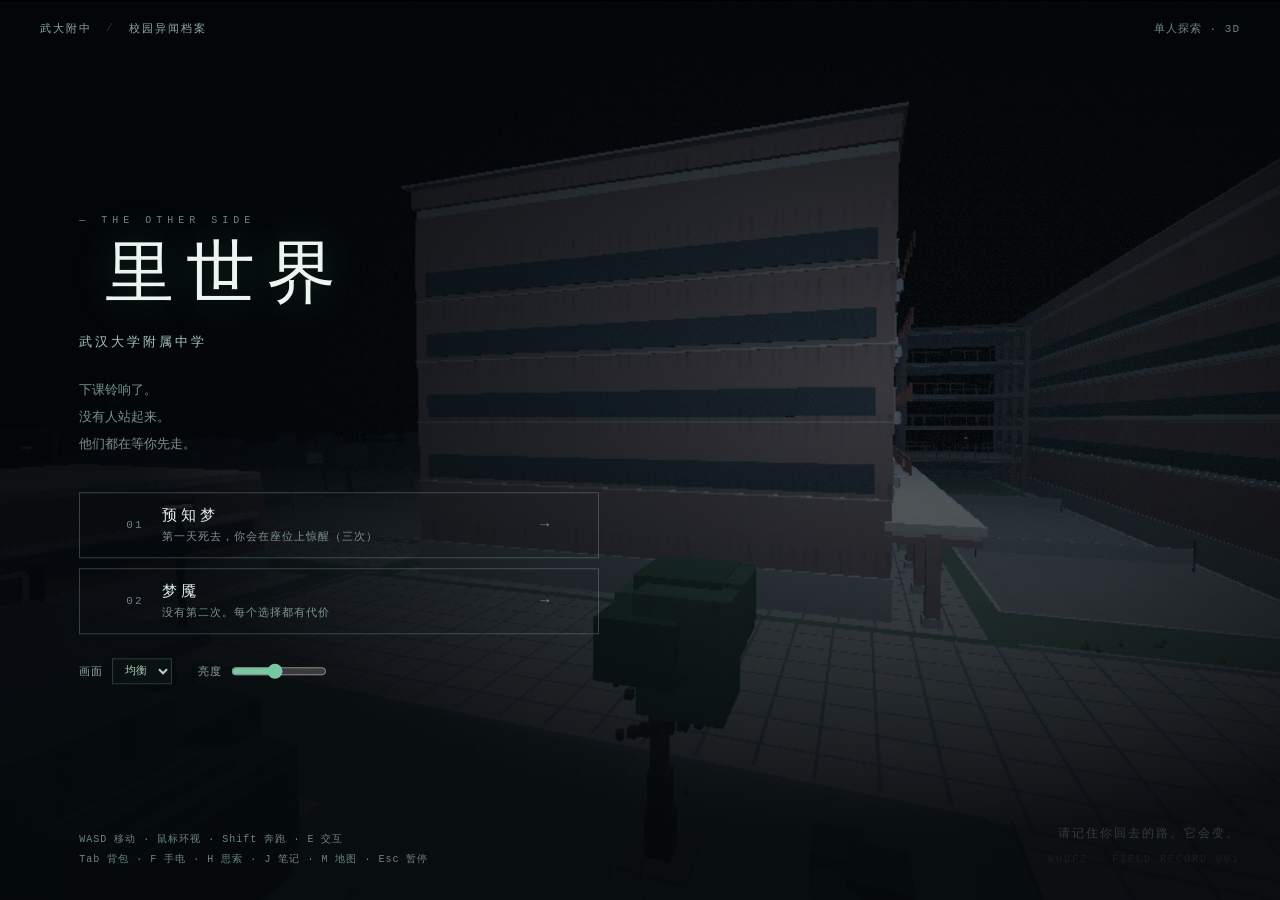
==== commit f30c84e5: "3D: lighting, mobile controls, anomaly lethality, deaths, layout, interiors, audio, routes, text - U" ====
--- a/3d.html
+++ b/3d.html
@@ -234,6 +234,7 @@
 #tRun{right:calc(132px + env(safe-area-inset-right,0px));bottom:calc(44px + env(safe-area-inset-bottom,0px));width:70px;height:70px}
 #tAct{right:calc(26px + env(safe-area-inset-right,0px));bottom:calc(32px + env(safe-area-inset-bottom,0px));width:92px;height:92px;font-size:15px;
   background:rgba(20,48,38,.55);border-color:rgba(130,200,170,.5)}
+#tRun.held{background:rgba(120,200,170,.34);border-color:#79c8a4;color:#eafff5;box-shadow:0 0 14px rgba(120,220,180,.35)}
 #flash{position:fixed;inset:0;z-index:8;background:#000;pointer-events:none;opacity:0;transition:opacity .5s}
 #fade{position:fixed;inset:0;z-index:40;background:#05080a;pointer-events:none;opacity:0;transition:opacity .18s ease}
 @keyframes panelIn{from{opacity:0;transform:translateY(8px)}to{opacity:1;transform:none}}
@@ -345,11 +346,11 @@
   <div class="srow"><span>音量</span><input type="range" id="sVol" min="0" max="100" value="70" oninput="Settings.vol(this.value)"><b id="sVolV">70</b></div>
   <div class="srow"><span>字幕停留</span><div class="seg" id="sSub">
     <button onclick="Settings.sub(0)">短</button><button onclick="Settings.sub(1)">标准</button><button onclick="Settings.sub(2)">长</button></div></div>
-  <div class="srow"><span>画面质量</span><div class="seg" id="sQ">
+  <div class="srow"><span>画质/细节</span><div class="seg" id="sQ">
     <button onclick="Settings.q(0)">低</button><button onclick="Settings.q(1)">中</button><button onclick="Settings.q(2)">高</button></div></div>
   <div class="srow"><span>镜头晃动</span><div class="seg" id="sShake">
     <button onclick="Settings.shake(0)">开</button><button onclick="Settings.shake(1)">关</button></div></div>
-  <div class="srow"><span>环境音</span><div class="seg" id="sAmb">
+  <div class="srow"><span>音乐/环境</span><div class="seg" id="sAmb">
     <button onclick="Settings.amb(1)">开</button><button onclick="Settings.amb(0)">关</button></div></div>
   <button onclick="Game.resume()" style="margin-top:6px">返回游戏</button>
 </div>
@@ -361,13 +362,13 @@
     <div class="meyebrow">— THE OTHER SIDE</div>
     <div class="mtitle">里世界</div>
     <div class="mschool">武汉大学附属中学</div>
-    <div class="mhook">铃声响了。<br>可这一次，没有人离开。</div>
+    <div class="mhook">下课铃响了。<br>没有人站起来。<br>他们都在等你先走。</div>
     <div class="mcards">
       <button class="mcard" onclick="Game.start('easy')">
-        <em>01</em><span><b>预知梦</b><i>第一天的死亡会将你唤醒</i></span><u>→</u>
+        <em>01</em><span><b>预知梦</b><i>第一天死去，你会在座位上惊醒（三次）</i></span><u>→</u>
       </button>
       <button class="mcard" onclick="Game.start('hard')">
-        <em>02</em><span><b>梦魇</b><i>从第一天起，每个选择都有代价</i></span><u>→</u>
+        <em>02</em><span><b>梦魇</b><i>没有第二次。每个选择都有代价</i></span><u>→</u>
       </button>
       <button class="mcard" id="btncont" onclick="Game.continue_()" style="display:none">
         <em>03</em><span><b>继续上次</b><i>读取最近的存档</i></span><u>→</u>
@@ -381,7 +382,7 @@
     </div>
   </div>
   <div class="mkeys">WASD 移动 · 鼠标环视 · Shift 奔跑 · E 交互<br>Tab 背包 · F 手电 · H 思索 · J 笔记 · M 地图 · Esc 暂停</div>
-  <div class="mfoot"><span>请记住你回去的路。</span><i>WUDFZ · FIELD RECORD 001</i></div>
+  <div class="mfoot"><span>请记住你回去的路。它会变。</span><i>WUDFZ · FIELD RECORD 001</i></div>
 </div>
 <div id="pcgame"><div class="pch">机房 · 贪吃蛇</div><canvas id="pccv" width="320" height="320"></canvas>
   <div class="pcf">WASD 转向 · Esc 退出 · 得分越高 SAN 越多</div></div>
@@ -500,7 +501,9 @@
 function rateAt(t){ return periodAt(t)[4]; }
 function isNight(){ return S.tsec>=1290||S.tsec<440; }
 
-var DIFV={ easy:{iv:1.75,san:0.70}, hard:{iv:0.70,san:1.30} };
+/* 预知梦：中等（第一天死了能醒三次，异象 40–64 秒一次，提前一点告诉你下一个是什么）
+   梦魇：中上（不会醒，异象 24–40 秒一次，致死阈值更低，二选一的代价更重） */
+var DIFV={ easy:{iv:1.0,san:0.82}, hard:{iv:1.0,san:1.15} };
 function dif(){ return DIFV[S.diff]||DIFV.easy; }
 
 var ITEMS={
@@ -630,38 +633,29 @@
     c0=x1+2;
     if(c0>=W-2) break;
   }
-  var cy=bot+Math.floor(corrH/2);
   g[H-2][3]='S'; g[H-2][4]='S';
-  if(opts.exit!==false) g[cy][Math.floor(W/2)]='O';
+  /* 出口开在外墙上（以前是走廊正中间一格看不见的"门"，楼上每层也都有） */
+  if(opts.exit){ g[H-1][Math.floor(W/2)]='O'; g[H-1][Math.floor(W/2)+1]='O'; }
   if(opts.podiumCh){ g[top][Math.floor(W/2)]=opts.podiumCh; }
   else if(opts.podium){ g[top][Math.floor(W/2)]='T'; }
   return g;
 }
 function computerFloor(){
+  /* 机房：西边是学生机房（普通电脑），东边隔出一间上锁的网络中心，
+     服务器、管理终端都在里面。以前白名单终端就摆在学生机中间，锁着的那间只有两格宽、塞满了机柜。 */
   var W=50,H=20,g=blank(W,H,'.'),x,y;
   border(g,W,H,'#');
   for(x=1;x<W-1;x++) g[15][x]='#';
-  g[15][25]='=';
-  for(x=5;x<=14;x++) g[1][x]='f';
-  for(x=32;x<=47;x++) g[3][x]='#';
-  g[3][39]='=';
-  g[1][32]='#'; g[2][32]='#';
-  for(x=34;x<=43;x++) g[1][x]='f';
-  g[1][36]='Q'; g[1][37]='Q';       /* 服务器终端 */
-  g[2][36]='f'; g[2][37]='f'; g[2][38]='f';
-  g[2][40]='f'; g[2][41]='f'; g[2][42]='f';
-  g[4][39]='.'; g[4][40]='.';
-  var px2=[12,24,36], pk, py2;
-  for(pk=0;pk<px2.length;pk++){
-    for(py2=4;py2<15;py2++) g[py2][px2[pk]]='#';
-    g[9][px2[pk]]='=';                 /* 门开在走廊那一侧 */
-  }
-  for(y=2;y<=12;y+=2){
-    for(x=3;x<=W-4;x+=4) g[y][x]='n';
-  }
-  g[14][22]='K'; g[14][28]='D';
+  g[15][16]='='; g[15][17]='=';                    /* 学生机房的门 */
+  for(y=1;y<15;y++) g[y][34]='#';                  /* 隔墙 */
+  g[15][41]='=';                                   /* 网络中心的门（上锁） */
+  g[1][17]='K';                                    /* 教师机 / 讲台 */
+  for(y=4;y<=12;y+=2) for(x=3;x<=31;x+=4) g[y][x]='n';
+  for(x=37;x<=46;x++){ if(x===41) continue; g[3][x]='f'; g[7][x]='f'; }   /* 两排机柜，中间留通道 */
+  g[11][37]='Q'; g[11][38]='Q';                    /* 服务器控制台 */
+  g[12][45]='D';                                   /* 门禁管理终端 */
+  g[13][47]='R';
   g[18][3]='S'; g[18][4]='S';
-  g[18][46]='O';
   return g;
 }
 function canteenFloor(){
@@ -671,7 +665,7 @@
   for(i=0;i<3;i++) g[20][10+i*12]='=';
   g[6][4]='k'; g[6][5]='k'; g[6][6]='k'; g[7][4]='k'; g[7][5]='k'; g[7][6]='k';
   for(y=2;y<=18;y+=3) for(x=2;x<=W-3;x+=4) g[y][x]='t';
-  g[24][30]='O'; g[26][3]='S'; g[26][4]='S';
+  g[27][30]='O'; g[27][31]='O'; g[26][3]='S'; g[26][4]='S';
   return g;
 }
 function dormFloor(f){
@@ -695,7 +689,7 @@
   }
   g[8][40]='S'; g[8][41]='S';
   g[8][42]='.';
-  g[8][43]='O';
+  if(f===1){ g[7][43]='O'; g[8][43]='O'; }
   return g;
 }
 function garageFloor(){
@@ -707,13 +701,13 @@
   var cars=[[12,4],[12,9],[24,4],[24,9],[36,4],[36,9]];
   for(i=0;i<cars.length;i++){ g[cars[i][1]][cars[i][0]]='V'; }   /* V = 车；'c' 在教室代表椅子，不能复用 */
   g[13][55]='S'; g[13][56]='S';
-  g[13][57]='O';
+  g[12][59]='O'; g[13][59]='O';
   return g;
 }
 function trashFloor(){
   var W=7,H=5,g=blank(W,H,'.');
   border(g,W,H,'#');
-  g[2][3]='X'; g[3][5]='O';
+  g[2][3]='X'; g[3][6]='O';
   return g;
 }
 function linkFloor(){
@@ -726,9 +720,9 @@
 function bellFloor(){
   var W=11,H=13,g=blank(W,H,'.');
   border(g,W,H,'#');
-  g[H-2][5]='O';                     /* 南门 */
-  g[2][5]='b';                       /* 钟 */
-  g[9][2]='K'; g[9][8]='K';          /* 两张供桌 */
+  g[H-1][5]='O';                     /* 南门 */
+  g[3][5]='U';                       /* 钟（以前用的是 'b'，画出来是一张宿舍床） */
+  g[9][2]='A'; g[9][8]='A';          /* 两张供桌 */
   g[4][2]='#'; g[4][8]='#';          /* 柱子 */
   g[6][2]='#'; g[6][8]='#';
   return g;
@@ -736,14 +730,14 @@
 function guardFloor(){
   var W=6,H=8,g=blank(W,H,'.');
   border(g,W,H,'#');
-  g[1][4]='O'; g[2][4]='O'; g[6][1]='S'; g[4][3]='k';   /* 保安厅是值班柜台，不是讲台 */
+  g[3][5]='O'; g[4][5]='O'; g[3][2]='k'; g[4][2]='k';   /* 值班柜台；保安岗是平房，没有楼梯 */
   return g;
 }
 function gearFloor(){
   var W=8,H=6,g=blank(W,H,'.');
   border(g,W,H,'#');
   g[1][2]='R'; g[1][3]='R'; g[2][2]='R'; g[2][3]='R';
-  g[4][4]='O';
+  g[5][4]='O';
   return g;
 }
 
@@ -759,13 +753,13 @@
   for(f=1;f<=5;f++) mkFloor('teach'+f,'教学楼 '+f+'F','teach',f,teachFloor(f));
   mkFloor('teach6','教学楼 天台','teach',6,rooftop());
   for(f=1;f<=5;f++) mkFloor('admin'+f,'行政楼 '+f+'F','admin',f,
-      genericFloor(2+6*7+5+4,22,6,7,'d',{corr:4,podiumCh:'K'}));
+      genericFloor(2+6*7+5+4,22,6,7,'d',{corr:4,podiumCh:'K',exit:f===1}));
   var LABKIND=['','物理实验室','化学实验室','机房','地理实验室','音乐教室'];
   var LABFURN=['','q','l','n','x','p'];
   for(f=1;f<=5;f++){
     if(f===3){ mkFloor('lab3','实验楼 3F · 机房','lab',3,computerFloor()); continue; }
     mkFloor('lab'+f,'实验楼 '+f+'F · '+LABKIND[f],'lab',f,
-      genericFloor(2+5*8+4+4,20,5,8,LABFURN[f]||'l',{corr:3,podiumCh:'K'}));
+      genericFloor(2+5*8+4+4,20,5,8,LABFURN[f]||'l',{corr:3,podiumCh:'K',exit:f===1}));
   }
   var kk2, kRow;
   for(kk2=1;kk2<=5;kk2++){
@@ -796,7 +790,11 @@
   var a3r=Math.floor(ga3.length*0.5);
   ga3[a3r][Math.floor(ga3[0].length*0.5)]='D';
   mkFloor('canteen1','食堂 1F','canteen',1,canteenFloor());
-  for(f=1;f<=6;f++) mkFloor('dorm'+f,'宿舍 '+f+'F',f<=3?'dormN':'dormS',f,dormFloor(f));
+  /* 北宿舍 dorm1–3、南宿舍 dorm4–6，各自 1–3 层。以前南宿舍一楼的 floor 是 4，出口提示"窗子封死了"，出不去 */
+  for(f=1;f<=6;f++){
+    var df=((f-1)%3)+1;
+    mkFloor('dorm'+f,(f<=3?'北宿舍 ':'南宿舍 ')+df+'F',f<=3?'dormN':'dormS',df,dormFloor(df));
+  }
   mkFloor('garage1','地下车库','garw',-1,garageFloor());
   mkFloor('trash1','垃圾房','trash',-1,trashFloor());
   mkFloor('link1','连廊①','c1',2,linkFloor());
@@ -811,31 +809,32 @@
 }
 
 var OBJ=[
-  {id:'garage', n:'地下车库出入口', x:315,y:142,w:150,h:42, k:'roof'},
+  {id:'garage', n:'地下车库出入口', x:315,y:142,w:150,h:42, k:'roof', door:'e'},
   {id:'guard',  n:'保安岗',         x:552,y:142,w:56, h:40, k:'roof'},
-  {id:'field',  n:'大操场',         x:293,y:213,w:102,h:282,k:'field'},
+  {id:'field',  n:'大操场',         x:293,y:213,w:102,h:209,k:'field'},   /* 南端让出体育器材室 */
   {id:'courtA', n:'篮球场',         x:306,y:262,w:76, h:46, k:'court'},
   {id:'courtB', n:'篮球场',         x:306,y:328,w:76, h:46, k:'court'},
   {id:'gear',   n:'体育器材室',     x:302,y:430,w:84, h:58, k:'roof'},
   {id:'court2', n:'篮球场',         x:435,y:220,w:130,h:160,k:'court'},
-  {id:'shed',   n:'电动车棚',       x:572,y:210,w:36, h:165,k:'roof'},
+  {id:'shed',   n:'电动车棚',       x:572,y:212,w:36, h:163,k:'roof'},
   {id:'bad3',   n:'三个羽毛球场',   x:425,y:405,w:183,h:95, k:'court'},
-  {id:'garw',   n:'地下车库人行口', x:285,y:510,w:62, h:58, k:'roof'},
+  {id:'garw',   n:'地下车库人行口', x:300,y:527,w:32, h:24, k:'roof'},
   {id:'admin',  n:'行政楼',         x:400,y:515,w:270,h:90, k:'roof', open1f:1},
-  {id:'c1',     n:'连廊①',         x:602,y:605,w:60, h:65, k:'link'},
-  {id:'bad2',   n:'两个羽毛球场',   x:410,y:612,w:170,h:54, k:'court'},
+  {id:'c1',     n:'连廊①',         x:602,y:618,w:60, h:52, k:'link'},    /* 让开行政楼的柱廊 */
+  {id:'bad2',   n:'两个羽毛球场',   x:410,y:622,w:170,h:46, k:'court'},
   {id:'lab',    n:'实验楼',         x:400,y:670,w:270,h:100,k:'roof', open1f:1},
-  {id:'c2',     n:'连廊②',         x:602,y:770,w:60, h:90, k:'link'},
-  {id:'track',  n:'小跑道',         x:400,y:780,w:200,h:80, k:'track'},
+  {id:'c2',     n:'连廊②',         x:602,y:783,w:60, h:82, k:'link'},
+  {id:'track',  n:'小跑道',         x:400,y:792,w:196,h:66, k:'track'},
   {id:'bell',   n:'钟楼',           x:400,y:878,w:52, h:94, k:'roof'},
   {id:'teach',  n:'教学楼',         x:452,y:865,w:218,h:120,k:'roof', open1f:1},
   {id:'garden', n:'花园',           x:400,y:1000,w:270,h:78,k:'garden'},
-  {id:'dormN',  n:'学生宿舍',       x:452,y:1090,w:200,h:50,k:'roof'},
+  {id:'dormN',  n:'北宿舍',         x:452,y:1090,w:200,h:50,k:'roof', door:'n'},   /* 南面贴着食堂，门只能朝北 */
   {id:'canteen',n:'食堂',           x:548,y:1140,w:104,h:40,k:'roof', door:'w'},
-  {id:'dormS',  n:'学生宿舍',       x:452,y:1180,w:200,h:50,k:'roof'},
+  {id:'dormS',  n:'南宿舍',         x:452,y:1180,w:200,h:50,k:'roof', door:'s'},
   {id:'trash',  n:'垃圾房',         x:740,y:1060,w:56, h:62, k:'roof'}
 ];
-var GATE_N={x:514,y:118}, GATE_W={x:244,y:626}, GATE_S={x:394,y:1018};
+/* 三个校门都落在围墙线上（以前离墙 5–10 米，门是"浮"在校园里的，墙上也没有口子） */
+var GATE_N={x:514,y:95}, GATE_W={x:200,y:624}, GATE_S={x:386,y:1290};
 var BOUND={x0:200,y0:95,x1:830,y1:1290};
 var ELEV_Y=990;
 
@@ -924,6 +923,13 @@
 
   var camLight=new THREE.PointLight(0xbfd0d8,LCFG.camI,LCFG.camDist,LCFG.camDecay);
   cam.add(camLight);
+  var lampPool=[], lp;
+  for(lp=0;lp<3;lp++){                       /* 数量固定：室内也留着（强度 0），免得切场景重编着色器 */
+    var pl0=new THREE.PointLight(0xffd9a0,0,LCFG.lampDist,1.6);
+    pl0.userData={on:false};
+    pl0.position.set(0,-50,0);
+    scene.add(pl0); lampPool.push(pl0);
+  }
 
   var rt=new THREE.WebGLRenderTarget(2,2,{
     minFilter:THREE.LinearFilter,magFilter:THREE.LinearFilter,
@@ -970,7 +976,8 @@
 '  col+=(n-0.5)*0.010*(1.0-uFx);',
 '  float vg=distance(uv,vec2(0.5,0.5));',
 '  col*=1.0-0.55*smoothstep(0.34,1.04,vg*1.24)*(1.0-uFx);',
-'  col=mix(col,vec3(0.55,0.05,0.04),uHurt*0.45);',
+'  col*=mix(vec3(1.0),vec3(1.0,0.32,0.27),uHurt*0.85);',
+'  col=mix(col,vec3(0.16,0.0,0.0),uHurt*0.55*smoothstep(0.28,0.95,vg*1.3));',
 '  col+=vec3(0.90,0.95,1.0)*uFlash*0.8;',
       '  if(uDm>0.5&&uDm<1.5){',
       '    col*=1.0-uDt*0.72;',
@@ -1010,7 +1017,7 @@
   });
   postScene.add(new THREE.Mesh(new THREE.PlaneGeometry(2,2),postMat));
 
-  GLR={renderer:renderer,scene:scene,cam:cam,torch:torch,camLight:camLight,
+  GLR={renderer:renderer,scene:scene,cam:cam,torch:torch,camLight:camLight,lampPool:lampPool,
        amb:amb,hemi:hemi,moon:moon,
        rt:rt,postScene:postScene,postCam:postCam,postMat:postMat,
        roomLights:[],roomLightBase:[],roomMesh:null,outMesh:null,time:0,hurt:0,flash:0};
@@ -1063,6 +1070,9 @@
   this.v=v;
 };
 BoxBuilder.prototype.quad=function(ax,az,bx,bz,cx,cz,dx,dz,y,col){
+  /* 地面四边形必须朝上：顶点顺序反了就会被背面剔除。
+     以前操场、球场、花园的四边形全是反的 —— 从上面看根本不存在，只剩几根白线。 */
+  if((bz-az)*(cx-ax)-(bx-ax)*(cz-az)<0){ var tx=bx,tz=bz; bx=dx; bz=dz; dx=tx; dz=tz; }
   var r=((col>>16)&255)/255,g=((col>>8)&255)/255,b=(col&255)/255;
   this.p.push(ax,y,az, bx,y,bz, cx,y,cz, dx,y,dz);
   var xs=[ax,bx,cx,dx], zs=[az,bz,cz,dz];
@@ -1267,6 +1277,9 @@
 function buildRoomGeometry(R){
   S.__pianoPlaced=0;
   R.stats={desk:0, cubicle:0, chair:0, seat:0};
+  R.stairExtra=[];                 /* 以前每进一次房间都往里追加一遍，越积越多 */
+  R.propExtra=[];                  /* 大件家具的真实占地（米，房间中心为原点） */
+  function solidM(cx,cz,sx,sz){ R.propExtra.push({x0:cx-sx/2,x1:cx+sx/2,z0:cz-sz/2,z1:cz+sz/2}); }
   var STAIR_CUT={};
   (function(){
     var cx2,cy2;
@@ -1311,7 +1324,59 @@
       ch=R.grid[y][x]; if(ch===undefined) continue;
       var cx=CX(x), cz=CZ(y);
       if(ch==='.') continue;
-      if(ch==='O') continue;
+      if(ch==='O'){
+        /* 外墙上的出口：门框 + 两扇玻璃门 + 门上的安全出口灯（以前这一格什么都不画，墙上就是个洞） */
+        var onB=(y===0||y===H-1||x===0||x===W-1);
+        if(!onB) continue;
+        var vert=(x===0||x===W-1), sgn=(x===0||y===0)?-1:1;
+        var ox=vert?cx+sgn*tw*0.30:cx, oz=vert?cz:cz+sgn*th*0.30;
+        function DP(u,yy,v,su,sy,sv,col,sh){ if(vert) B.box(ox+v,yy,oz+u,sv,sy,su,col,sh); else B.box(ox+u,yy,oz+v,su,sy,sv,col,sh); }
+        B.box(cx,(2.30+WALLH)/2,cz,tw,WALLH-2.30,th,PALETTE.wall,0.94);       /* 门头 */
+        DP(-tw/2+0.04,1.15,0,0.08,2.30,0.16,0x39424a,1.05);
+        DP( tw/2-0.04,1.15,0,0.08,2.30,0.16,0x39424a,1.05);
+        DP(0,2.26,0,tw,0.08,0.16,0x39424a,1.05);
+        DP(-tw*0.24,1.12,0,tw*0.44,2.18,0.04,0x2a3a44,1.0);                  /* 玻璃（暗） */
+        DP( tw*0.24,1.12,0,tw*0.44,2.18,0.04,0x2a3a44,1.0);
+        DP(0,1.12,0,0.05,2.18,0.06,0x39424a,1.0);
+        DP(-0.07,1.05,-sgn*0.05,0.03,0.40,0.03,0xb8c0c2,1.2);               /* 推杆 */
+        DP( 0.07,1.05,-sgn*0.05,0.03,0.40,0.03,0xb8c0c2,1.2);
+        G.box(vert?cx-sgn*0.12:cx, 2.48, vert?cz:cz-sgn*0.12, vert?0.04:0.42, 0.16, vert?0.42:0.04, 0x37c47a, 1.0);   /* 安全出口 */
+        continue;
+      }
+      if(ch==='U'){                     /* 钟楼的铜钟：吊在横梁上 */
+        B.box(cx,2.82,cz,tw*2.6,0.18,0.22,0x3a2a1c,1.0);
+        B.box(cx,2.60,cz,0.10,0.30,0.10,0x2a2018,1.0);
+        var bl0;
+        for(bl0=0;bl0<6;bl0++){
+          var bw0=0.62+bl0*0.13, by0=2.36-bl0*0.17;
+          B.box(cx,by0,cz,bw0,0.18,bw0,bl0%2?0x6e5228:0x7c5c2c,1.0+bl0*0.03);
+        }
+        B.box(cx,1.38,cz,1.40,0.08,1.40,0x5a4220,0.95);                    /* 钟口 */
+        B.box(cx,1.32,cz,0.16,0.20,0.16,0x2a2018,1.0);                     /* 钟舌 */
+        B.box(cx+0.9,1.9,cz,1.1,0.12,0.12,0x5a4632,1.0);                    /* 撞木 */
+        BF.aoPatch(cx,cz,1.5,1.5,0.8);
+        solidM(cx,cz,1.3,1.3);
+        continue;
+      }
+      if(ch==='A'){                     /* 供桌：香炉、白蜡烛、一碗插着筷子的饭 */
+        BF.aoPatch(cx,cz,1.3,0.8,0.9);
+        B.box(cx,0.80,cz,1.30,0.06,0.70,0x5a2a20,1.05);
+        B.box(cx,0.40,cz,1.20,0.78,0.60,0x4a2018,0.95);
+        B.box(cx,0.40,cz+0.31,1.10,0.70,0.02,0x8a2a22,1.0);
+        B.box(cx,0.90,cz-0.10,0.24,0.14,0.24,0x6a5a3a,1.1);                 /* 香炉 */
+        B.box(cx-0.03,1.05,cz-0.10,0.01,0.22,0.01,0x9a7a4a,1.0);
+        B.box(cx+0.03,1.04,cz-0.10,0.01,0.20,0.01,0x9a7a4a,1.0);
+        B.box(cx-0.45,0.98,cz,0.05,0.30,0.05,0xf0e8d8,1.1);                 /* 蜡烛 */
+        B.box(cx+0.45,0.98,cz,0.05,0.30,0.05,0xf0e8d8,1.1);
+        G.box(cx-0.45,1.16,cz,0.03,0.05,0.03,0xffc860,1.0);
+        G.box(cx+0.45,1.16,cz,0.03,0.05,0.03,0xffc860,1.0);
+        B.box(cx+0.2,0.88,cz+0.12,0.16,0.08,0.16,0xe8e2d4,1.1);             /* 饭碗 */
+        B.box(cx+0.2,0.98,cz+0.12,0.012,0.18,0.012,0x3a2a1a,1.0);           /* 筷子竖着 */
+        B.box(cx+0.22,0.98,cz+0.12,0.012,0.18,0.012,0x3a2a1a,1.0);
+        B.box(cx-0.18,0.85,cz+0.15,0.14,0.02,0.20,0xd8d4c6,1.0);            /* 一张照片 */
+        solidM(cx,cz,1.3,0.7);
+        continue;
+      }
       if(ch==='#'){
         if(STAIR_CUT[x+','+y]) continue;          /* 这一格让给楼梯井 */
         B.box(cx,WALLH/2,cz,tw,WALLH,th,PALETTE.wall,0.94);
@@ -1467,6 +1532,7 @@
       }
       if(ch==='V'){                     /* 车位上的车（尺寸按真实车长放大约 2.6 倍） */
         BF.aoPatch(cx,cz,tw*3.9,th*2.4,1.0);
+        solidM(cx,cz,tw*3.70,th*1.85);   /* 以前碰撞只有一格的 0.82，人能直接走进车身里 */
         B.box(cx,0.80,cz,tw*3.70,1.35,th*1.85,0x39424a,1.02);
         B.box(cx,1.55,cz-th*0.08,tw*2.10,1.00,th*1.50,0x424c55,1.05);
         B.box(cx,1.58,cz+th*0.52,tw*1.95,0.72,0.12,0x18222c,1.20);
@@ -1485,6 +1551,7 @@
         else bdir=(cz<0)?1:-1;
         var bw = tw*0.92, bl = th*1.62, bcz = cz + bdir*(bl-th)*0.5;
         BF.aoPatch(cx,bcz,bw*0.98,bl*0.98,0.9);
+        solidM(cx,bcz,bw*0.94,bl);
         B.box(cx,0.18,bcz,bw*0.94,0.36,bl,0x5a4632,1.0);          /* 床架 */
         B.box(cx,0.42,bcz,bw*0.90,0.14,bl*0.96,0xd8d4c8,1.05);    /* 床垫 */
         B.box(cx,0.53,bcz-bdir*bl*0.34,bw*0.66,0.12,bl*0.20,0xe8e4d8,1.1); /* 枕头 */
@@ -1505,6 +1572,10 @@
         B.box(cx,1.08,cz-0.12,tw*0.46,0.34,0.05,0x1d262b,1.0);
         B.box(cx,1.08,cz-0.09,tw*0.42,0.28,0.02,0x7fb0c8,1.25);
         B.box(cx,0.82,cz-0.12,tw*0.10,0.14,0.10,0x39434a,1.0);
+        B.box(cx+0.18,0.76,cz+0.06,0.16,0.02,0.10,0x2a3036,1.0);           /* 键盘旁的鼠标 */
+        B.box(cx,0.45,cz+0.42,0.40,0.05,0.38,0x2e3438,1.0);                 /* 椅子 */
+        B.box(cx,0.72,cz+0.60,0.40,0.46,0.05,0x2e3438,1.0);
+        B.box(cx,0.22,cz+0.42,0.05,0.44,0.05,0x1d2226,1.0);
         continue;
       }
       if(ch==='x'){                     /* 地图/挂图架 */
@@ -1531,6 +1602,7 @@
         }
         var pD=0.62;                           /* 琴体进深 */
         BF.aoPatch(cx,cz,1.5,1.0,0.85);
+        if(pAx==='z') solidM(cx,cz+pn*(0.5-pD*0.5),1.48,pD+0.04); else solidM(cx+pn*(0.5-pD*0.5),cz,pD+0.04,1.48);
         var bBack=0.5-pD*0.5;                  /* 琴体中心（贴墙） */
         var bFront=-0.12;                      /* 琴体前沿 */
         PB(0, bBack, 0.60, 1.44, 1.20, pD, 0x23282b, 1.0);             /* 琴体 */
@@ -1553,6 +1625,7 @@
         if(R.host==='admin'){
           var adw=tw*1.15, add=th*0.86;
           BF.aoPatch(cx,cz,adw*1.02,add*1.02,0.9);
+          solidM(cx,cz,adw,add);
           B.box(cx,0.72,cz,adw,0.06,add,0x7a5a38,1.08);                /* 桌面 */
           B.box(cx,0.375,cz,adw*0.96,0.69,add*0.92,0x6a4c30,0.93);     /* 桌身 */
           B.box(cx,0.40,cz-add*0.30,adw*0.92,0.55,0.03,0x53401f,0.86); /* 挡板 */
@@ -1571,6 +1644,7 @@
         }else{
           var lw=tw*1.30, ld=th*0.82;
           BF.aoPatch(cx,cz,lw*1.02,ld*1.02,0.9);
+          solidM(cx,cz,lw,ld);
           B.box(cx,0.90,cz,lw,0.07,ld,0x333d3b,1.16);                  /* 台面 */
           B.box(cx,0.44,cz,lw*0.94,0.87,ld*0.90,0x7d878c,1.0);         /* 柜体 */
           B.box(cx,0.44,cz+ld*0.46,lw*0.90,0.80,0.03,0x6b757a,1.0);    /* 柜门朝走廊，不是朝墙 */
@@ -1684,15 +1758,22 @@
       if(ch==='c'){
         BF.aoPatch(cx,cz,tw*0.5,th*0.5,0.7); B.box(cx,0.66,cz,tw*0.92,1.32,th*0.86,PALETTE.car,1.0); continue; }
       if(ch==='D'){ B.box(cx,0.78,cz,tw*0.7,1.1,th*0.6,PALETTE.data,1.05); continue; }
-      if(ch==='X'){ B.box(cx,0.58,cz,tw*0.85,1.15,th*0.85,PALETTE.trash,1.0); continue; }
-      if(ch==='B'||ch==='G'){ B.box(cx,0.88,cz,tw*0.9,1.75,th*0.85,PALETTE.wall2,1.0); continue; }
-      if(ch==='b'){
-        B.box(cx,2.72,cz,tw*1.5,0.14,th*0.5,0x4a3a2a,1.0);
-        B.box(cx,2.52,cz,tw*0.30,0.26,th*0.30,0x8a6a3a,1.05);
-        B.box(cx,2.10,cz,tw*0.52,0.62,th*0.52,0x8f6d3c,1.05);
-        B.box(cx,1.66,cz,tw*0.72,0.30,th*0.72,0x9a7642,1.05);
-        B.box(cx,1.40,cz,tw*0.16,0.34,th*0.16,0x3a2f22,1.0);
-        B.aoPatch(cx,cz,tw*0.7,th*0.7,0.7);
+      if(ch==='X'){                     /* 带轮子的大垃圾桶（以前是一块灰方砖） */
+        BF.aoPatch(cx,cz,tw*0.9,th*0.9,0.9);
+        B.box(cx,0.62,cz,tw*0.80,1.06,th*0.78,0x2f5a3a,1.0);
+        B.box(cx,1.18,cz-0.02,tw*0.86,0.07,th*0.84,0x24482e,1.05);           /* 盖子，没盖严 */
+        B.box(cx,1.24,cz-th*0.40,tw*0.70,0.05,0.05,0x1a2a1e,1.0);
+        B.box(cx-0.30,0.07,cz+0.30,0.12,0.14,0.06,0x111418,1.0);
+        B.box(cx+0.30,0.07,cz+0.30,0.12,0.14,0.06,0x111418,1.0);
+        B.box(cx,0.85,cz+th*0.40,0.30,0.30,0.01,0xd8d4c6,1.0);              /* 白色编号：3 */
+        continue;
+      }
+      if(ch==='B'||ch==='G'){           /* 厕所隔间：两侧隔板 + 一扇关着的门，上下都留空 */
+        B.box(cx-tw*0.47,1.05,cz,0.04,1.80,th*0.92,PALETTE.wall2,1.0);
+        B.box(cx+tw*0.47,1.05,cz,0.04,1.80,th*0.92,PALETTE.wall2,1.0);
+        B.box(cx,1.05,cz+th*0.44,tw*0.86,1.70,0.04,0x8a948e,1.0);
+        B.box(cx+tw*0.30,1.05,cz+th*0.47,0.05,0.10,0.03,0xb8c0c2,1.2);
+        B.box(cx+tw*0.36,1.05,cz+th*0.47,0.07,0.05,0.02,0xc04a3a,1.3);     /* 红色"有人" */
         continue;
       }
       var colName=PALETTE_NAME[ch];
@@ -1705,14 +1786,16 @@
     B.box(0,2.86,lz2+0.55,W*0.96,0.10,0.10,0x8a9298,1.05);
     B.box(0,2.74,lz2+1.15,W*0.96,0.07,0.07,0xb46a3a,1.05);
     if(R.floor===2){
-      var fh;
+      /* 通风橱：靠在第一间、最后一间的南墙上（以前摆在隔墙正中，一半插在墙里） */
+      var fh, hoodC=[3.5,43.5];
       for(fh=0;fh<2;fh++){
-        var fx=(-0.28+fh*0.56)*W*tw;
-        B.box(fx,1.10,-halfH+13.6*th,tw*1.9,2.20,th*0.86,0x6f7a80,1.05);   /* 柜体 */
-        B.box(fx,1.35,-halfH+13.6*th+0.05,tw*1.5,0.90,0.06,0x25303a,1.0);  /* 玻璃门 */
-        B.box(fx,1.35,-halfH+13.6*th+0.10,tw*1.4,0.80,0.02,0x9fc4d8,1.25); /* 里面那层反光 */
-        B.box(fx,2.24,-halfH+13.6*th,tw*1.94,0.12,th*0.90,0x4a545a,1.0);   /* 顶罩 */
-        B.box(fx,0.62,-halfH+13.6*th,tw*1.7,0.10,th*0.7,0x39434a,1.0);     /* 操作台 */
+        var fx=-halfW+hoodC[fh]*tw, fz=-halfH+15*th-0.46;
+        B.box(fx,1.10,fz,tw*1.9,2.20,0.86,0x6f7a80,1.05);              /* 柜体 */
+        B.box(fx,1.35,fz-0.44,tw*1.5,0.90,0.04,0x25303a,1.0);          /* 玻璃门 */
+        B.box(fx,1.35,fz-0.47,tw*1.4,0.80,0.02,0x9fc4d8,1.25);
+        B.box(fx,2.26,fz,tw*1.94,0.12,0.90,0x4a545a,1.0);              /* 顶罩 */
+        B.box(fx,0.90,fz-0.30,tw*1.7,0.06,0.30,0x39434a,1.0);          /* 操作台 */
+        solidM(fx,fz,tw*1.9,0.9);
       }
     }
     B.box(-halfW+1.0,0.55,-halfH+1.2,0.10,1.10,0.10,0x5aa07a,1.1);
@@ -1742,7 +1825,8 @@
       if(lx>=56&&lx<=61) continue;
       var lz=zWallS+th+0.24;
       B.box(-halfW+(lx+0.5)*tw, 0.86, lz, tw*0.86, 1.72, 0.42, 0x39424a, 0.98);
-      B.box(-halfW+(lx+0.5)*tw, 1.28, lz-0.22, tw*0.80, 0.03, 0.02, 0x59636b, 1.0);
+      B.box(-halfW+(lx+0.5)*tw, 1.28, lz+0.22, tw*0.80, 0.03, 0.02, 0x59636b, 1.0);   /* 柜门缝朝走廊 */
+      solidM(-halfW+(lx+0.5)*tw, lz, tw*0.86, 0.42);
     }
     for(var bx2=6;bx2<W-6;bx2+=13){
       var bb0=Math.floor(bx2+1.3), bbOK=true;
@@ -1764,13 +1848,19 @@
         B.box(CX(gx2),WALLH/2,CZ(gz2),tw*1.02,WALLH,th*1.02,0x27502f,0.95);
       }
     }
-    for(var tb=0;tb<2;tb++){
-      var tz2=1.9+tb*2.2;
-      B.box(0.9+tb*1.6,0.76,tz2,2.74,0.05,1.52,0x1f3f6e,1.15);   /* 蓝色台面 */
-      B.box(0.9+tb*1.6,0.74,tz2,2.74,0.03,1.52,0xe8e8e8,0.95);
-      B.box(0.9+tb*1.6,0.38,tz2,0.08,0.76,0.08,0x3a3f42,1.0);
-      B.box(0.9+tb*1.6,0.94,tz2,2.80,0.10,0.02,0xd8d8d2,1.0);     /* 球网 */
-    }
+    /* 一张乒乓球台，竖着放在货架对面（以前两张，第二张有一半在墙外） */
+    var ttx=1.9, ttz=0.1;
+    B.box(ttx,0.76,ttz,1.52,0.05,2.74,0x1f3f6e,1.15);
+    B.box(ttx,0.785,ttz,0.02,0.005,2.70,0xe8e8e8,1.0);
+    B.box(ttx-0.6,0.38,ttz-1.1,0.06,0.76,0.06,0x3a3f42,1.0); B.box(ttx+0.6,0.38,ttz-1.1,0.06,0.76,0.06,0x3a3f42,1.0);
+    B.box(ttx-0.6,0.38,ttz+1.1,0.06,0.76,0.06,0x3a3f42,1.0); B.box(ttx+0.6,0.38,ttz+1.1,0.06,0.76,0.06,0x3a3f42,1.0);
+    B.box(ttx,0.86,ttz,1.60,0.15,0.02,0xd8d8d2,0.95);                  /* 球网 */
+    solidM(ttx,ttz,1.52,2.74);
+    /* 角落里一筐篮球、一卷跳绳 */
+    B.box(-2.4,0.30,1.4,0.8,0.6,0.6,0x5a5f62,1.0);
+    var bb3;
+    for(bb3=0;bb3<4;bb3++) B.box(-2.6+(bb3%2)*0.4,0.66,1.25+((bb3>>1)*0.3),0.24,0.24,0.24,0xc0602a,1.0);
+    solidM(-2.4,1.4,0.8,0.6);
   }
   if(R.host==='teach'&&R.floor>=1&&R.floor<=5){
     var spans=[[5,11],[13,19],[21,27],[29,35],[37,43],[45,51]];
@@ -1806,7 +1896,7 @@
     }
   }
 
-  if(!isRoof){
+  if(!isRoof&&R.host!=='bell'){     /* 钟楼里只有蜡烛，不挂日光灯管 */
     var rows=[];
     if(R.host==='teach'&&R.floor>=1&&R.floor<=5){ rows.push(18); }
     else { rows.push(Math.floor(H*0.5)); }
@@ -1839,11 +1929,11 @@
 }
 var OBLD_H={ guard:3.6, shed:3.4, gear:4.4, trash:3.8, canteen:8.6,
   dormN:18.0, dormS:18.0, bell:19.0, garage:0, garw:0 };
-function addEntrance(B, px, pz, sw, sd, face){
+function addEntrance(B, px, pz, sw, sd, face, colonnade){
   face=face||'s';
   var horz=(face==='e'||face==='w');
   var along=horz?sd:sw;                       /* 门洞所在立面的宽度 */
-  var dw=Math.min(4.2, along*0.26), dh=2.6, dep=1.1;
+  var dw=Math.min(4.2, along*0.26), dh=colonnade?2.40:2.6, dep=1.1;
   var nx=0,nz=0,bx=px,bz=pz;
   if(face==='s'){ nz=1;  bz=pz+sd/2; }
   else if(face==='n'){ nz=-1; bz=pz-sd/2; }
@@ -1860,10 +1950,18 @@
   put(-dw*0.56,dh/2,dep*0.95,dw*0.12,dh+0.2,0.22,0xd8d4cc,1.05);  /* 门框 */
   put( dw*0.56,dh/2,dep*0.95,dw*0.12,dh+0.2,0.22,0xd8d4cc,1.05);
   put(0,dh+0.10,dep*0.95,dw+0.5,0.18,0.22,0xd8d4cc,1.05);
-  put(0,dh+0.55,dep*0.75,dw+1.9,0.22,dep*1.7,0xc9c4bb,1.05);       /* 雨棚 */
-  put(0,dh+0.36,dep*0.75,dw+1.7,0.14,dep*1.6,0x8a5a52,1.0);
-  put(0,dh+1.35,dep*0.20,dw+1.2,0.62,0.14,0xe8e4de,1.10);          /* 门楣牌 */
-  put(0,dh+1.35,dep*0.29,dw+0.9,0.44,0.03,0x8b3a2e,1.0);
+  if(!colonnade){                                                   /* 有柱廊的楼，柱廊就是雨棚 */
+    put(0,dh+0.55,dep*0.75,dw+1.9,0.22,dep*1.7,0xc9c4bb,1.05);     /* 雨棚 */
+    put(0,dh+0.36,dep*0.75,dw+1.7,0.14,dep*1.6,0x8a5a52,1.0);
+  }
+  if(colonnade){                                                   /* 门牌挂在柱廊檐口上 */
+    put(0,3.34,2.92,dw+1.2,0.46,0.06,0xe8e4de,1.10);
+    put(0,3.34,2.96,dw+0.9,0.32,0.03,0x8b3a2e,1.0);
+  }else{
+    put(0,dh+1.35,dep*0.20,dw+1.2,0.62,0.14,0xe8e4de,1.10);        /* 门楣牌 */
+    put(0,dh+1.35,dep*0.29,dw+0.9,0.44,0.03,0x8b3a2e,1.0);
+  }
+  put(dw*0.30,dh-0.20,dep*1.02,0.30,0.14,0.04,0x2fae6a,1.8);       /* 安全出口灯 */
   put(0,0.09,dep*1.5,dw+2.6,0.18,1.0,0xb8b2a8,1.0);                /* 台阶 */
   put(0,0.24,dep*1.1,dw+2.2,0.16,0.7,0xb8b2a8,1.0);
 }
@@ -1934,6 +2032,8 @@
   var x0=BOUND.x0*SC*U2M, y0=BOUND.y0*SC*U2M;
   var x1=BOUND.x1*SC*U2M, y1=BOUND.y1*SC*U2M;
   var cx=(x0+x1)/2, cz=(y0+y1)/2, w=x1-x0, d=y1-y0;
+  OUTX={L:new BoxBuilder(), W:new BoxBuilder(), G:new BoxBuilder(), J:new BoxBuilder()};
+  OUT_SOLID=[]; OUT_LAMPS=[];
   addOutdoorProps(B, BF, x0, y0, x1, y1);
 
   for(i=0;i<OBJ.length;i++){
@@ -1965,16 +2065,28 @@
       B.box(px-sw/2+trackW,0.055,pz,0.16,0.03,sd-trackW*2,0xe4e2dc,1.0);
       B.box(px+sw/2-trackW,0.055,pz,0.16,0.03,sd-trackW*2,0xe4e2dc,1.0);
       BF.quad(ix1-6,iz0+4, ix1-2,iz0+4, ix1-2,iz0+8, ix1-6,iz0+8, 0.070, 0xc8b98a);
+      /* 两头的球门 */
+      var gl2;
+      for(gl2=0;gl2<2;gl2++){
+        var gzz=gl2?iz1-0.6:iz0+0.6, gsg=gl2?1:-1;
+        B.box(px-1.6,1.0,gzz,0.10,2.0,0.10,0xe8e8e2,1.1);
+        B.box(px+1.6,1.0,gzz,0.10,2.0,0.10,0xe8e8e2,1.1);
+        B.box(px,2.0,gzz,3.3,0.10,0.10,0xe8e8e2,1.1);
+        B.box(px,1.0,gzz+gsg*0.9,3.2,1.9,0.02,0xc8ccc8,0.85);   /* 网 */
+        B.box(px-1.6,1.0,gzz+gsg*0.45,0.03,1.9,0.9,0xc8ccc8,0.85);
+        B.box(px+1.6,1.0,gzz+gsg*0.45,0.03,1.9,0.9,0xc8ccc8,0.85);
+      }
       continue;
     } else if(o.k==='court'||o.k==='track'||o.k==='garden'){
       BF.quad(px-sw/2,pz-sd/2, px+sw/2,pz-sd/2, px+sw/2,pz+sd/2, px-sw/2,pz+sd/2, 0.012, base);
       if(o.k!=='garden') B.box(px,0.045,pz,sw,0.09,sd,base,1.0);
       if(o.k==='court'||o.k==='track'){
-        B.box(px,0.06,pz-sd/2,sw,0.02,0.14,0x8a949a,1.0);
-        B.box(px,0.06,pz+sd/2,sw,0.02,0.14,0x8a949a,1.0);
-        B.box(px-sw/2,0.06,pz,0.14,0.02,sd,0x8a949a,1.0);
-        B.box(px+sw/2,0.06,pz,0.14,0.02,sd,0x8a949a,1.0);
-      }
+        B.box(px,0.10,pz-sd/2,sw,0.02,0.14,0xd8d8d0,1.0);
+        B.box(px,0.10,pz+sd/2,sw,0.02,0.14,0xd8d8d0,1.0);
+        B.box(px-sw/2,0.10,pz,0.14,0.02,sd,0xd8d8d0,1.0);
+        B.box(px+sw/2,0.10,pz,0.14,0.02,sd,0xd8d8d0,1.0);
+      }
+      if(o.k==='court') courtGear(B,o,px,pz,sw,sd);
       continue;
     }
 
@@ -2023,11 +2135,13 @@
       var dep=2.6, colN=Math.max(4,Math.round(sw/4.2)), cn2;
       for(cn2=0;cn2<=colN;cn2++){
         var pcx=px-sw/2+(sw/colN)*cn2;
+        if(Math.abs(pcx-px)<3.2) continue;          /* 以前正中那根柱子刚好立在大门口 */
         B.box(pcx,g0/2,pz+sd/2+dep/2,0.46,g0,0.46,BRICK,1.02);
         B.box(pcx,0.16,pz+sd/2+dep/2,0.62,0.32,0.62,BASE_GREY,0.95);
       }
-      if(!DEV_HIDE.canopy){ B.box(px,g0+0.14,pz+sd/2+dep/2,sw+0.4,0.30,dep+0.5,WHITEBAND,1.02); B.box(px,g0-0.30,pz+sd/2+dep/2,sw+0.2,0.26,dep+0.3,BRICK_D,0.96); }
+      if(!DEV_HIDE.canopy){ B.box(px,g0+0.14,pz+sd/2+dep/2,sw+0.4,0.30,dep+0.5,WHITEBAND,1.02); }
       B.box(px,g0-0.30,pz+sd/2+dep/2,sw+0.2,0.26,dep+0.3,BRICK_D,0.96);
+      litWindows(o,px,pz,sw,sd,4,3.6,total);
       var fl, nfl2=4;
       for(fl=1;fl<=nfl2;fl++){
         var fy2=3.6+ (fl-0.5)*(total-3.6)/(nfl2+0.6);
@@ -2061,20 +2175,8 @@
       continue;
     }
 
-    if(o.id==='garage'){
-      var rampH=0;
-      for(var rs=0;rs<4;rs++){
-        rampH=1.2-rs*0.30;
-        B.box(px-sw/2+sw/8+rs*sw/4,rampH/2,pz,sw/4,rampH,sd,0x2b3339,1.0);
-      }
-      var gc;
-      for(gc=0;gc<4;gc++){
-        var gxx=px-sw*0.44+gc*(sw*0.88/3);
-        B.box(gxx,1.5,pz+sd*0.44,0.24,3.0,0.24,0x2b343b,1.06);
-      }
-      B.box(px,1.9,pz-sd/2-0.05,sw*0.9,0.16,0.16,0x3a444b,1.0);
-      continue;
-    }
+    if(o.id==='garage'){ garageRamp(B,px,pz,sw,sd); continue; }
+    if(o.id==='garw'){ garagePed(B,px,pz,sw,sd); continue; }
     if(o.id==='bell'){
       var bh=19.0, bTop=15.2;
       B.box(px,bTop/2,pz,sw,bTop,sd,BRICK,0.98);
@@ -2098,40 +2200,58 @@
       continue;
     }
     if(o.id==='dormN'||o.id==='dormS'){
+      /* 阳台开在门的对面；贴着食堂的那一段不画（以前阳台直接插进食堂的墙里） */
       var dh=OBLD_H[o.id]!==undefined?OBLD_H[o.id]:18.0;
-      var dfl, dn=Math.round(dh/3.0);
-      for(dfl=1;dfl<=dn;dfl++){
-        var dy=dfl*(dh/(dn+0.5));
-        B.box(px,dy,pz+sd/2+0.55,sw*0.97,0.16,1.1,0xd2cdc5,1.0);    /* 阳台板 */
-        B.box(px,dy+0.52,pz+sd/2+1.05,sw*0.95,0.07,0.07,0x3a444a,1.05); /* 上横杆 */
-        B.box(px,dy+0.20,pz+sd/2+1.05,sw*0.95,0.05,0.05,0x3a444a,1.0);
-        var dp, dpn=Math.max(6,Math.round(sw/0.7));
-        for(dp=0;dp<=dpn;dp++){
-          B.box(px-sw*0.475+(sw*0.95/dpn)*dp,dy+0.34,pz+sd/2+1.05,0.035,0.60,0.035,0x3a444a,1.0);
+      var bs=(o.door==='n')?1:-1;
+      var spans=faceFreeSpans(o, bs>0?'s':'n'), sp2, dfl, dn=Math.round(dh/3.0);
+      for(sp2=0;sp2<spans.length;sp2++){
+        var sa=spans[sp2][0]*SC*U2M, sb=spans[sp2][1]*SC*U2M, sw3=sb-sa-0.3, sx3=(sa+sb)/2;
+        if(sw3<2) continue;
+        var fz3=pz+bs*sd/2;
+        for(dfl=1;dfl<=dn;dfl++){
+          var dy=dfl*(dh/(dn+0.5));
+          B.box(sx3,dy,fz3+bs*0.55,sw3,0.16,1.1,0xd2cdc5,1.0);           /* 阳台板 */
+          B.box(sx3,dy+0.52,fz3+bs*1.05,sw3*0.98,0.07,0.07,0x3a444a,1.05);
+          B.box(sx3,dy+0.20,fz3+bs*1.05,sw3*0.98,0.05,0.05,0x3a444a,1.0);
+          var dp, dpn=Math.max(6,Math.round(sw3/0.7));
+          for(dp=0;dp<=dpn;dp++) B.box(sx3-sw3*0.49+(sw3*0.98/dpn)*dp,dy+0.34,fz3+bs*1.05,0.035,0.60,0.035,0x3a444a,1.0);
+          B.box(sx3,dy+1.55,fz3+bs*0.72,sw3*0.85,0.04,0.04,0xb8b2a8,1.0);
+          var cl, cn3=Math.max(2,Math.round(sw3/5));
+          for(cl=0;cl<cn3;cl++){
+            if(hash2(dfl*7+cl,o.x)<0.35) continue;
+            var ccx=sx3-sw3*0.40+cl*(sw3*0.80/Math.max(1,cn3-1));
+            B.box(ccx,dy+1.18,fz3+bs*0.72,0.5,0.72,0.06,[0x5a6c7a,0x7a6a5a,0x6a7a64,0x8a7a80,0x6a6a7a][(cl+dfl)%5],1.0);
+          }
         }
-        B.box(px,dy+1.55,pz+sd/2+0.72,sw*0.82,0.04,0.04,0xb8b2a8,1.0);
-        var cl;
-        for(cl=0;cl<5;cl++){
-          var ccx=px-sw*0.36+cl*(sw*0.72/4);
-          B.box(ccx,dy+1.18,pz+sd/2+0.72,0.5,0.72,0.06,[0x5a6c7a,0x7a6a5a,0x6a7a64,0x8a7a80,0x6a6a7a][cl],1.0);
-        }
-      }
+      }
+      litWindows(o,px,pz,sw,sd,dn,3.0,dh);
     }
 
     var NO_ENT={bell:1,garage:1,garw:1,guard:1,shed:1,gear:1,trash:1};
-    if(o.id==='bell'||o.id==='canteen'||(!NO_ENT[o.id]&&sw>=16&&sd>=12)){
-      addEntrance(B, px, pz, sw, sd, o.door||'s');
-    } else if(o.id!=='garage'&&o.id!=='garw'&&o.id!=='field'&&o.id!=='court'&&o.id!=='track'&&o.id!=='garden'){
-      addSmallDoor(B, px, pz, sw, sd, o.door||'s');   /* 小房子也要有门 */
+    if(o.id==='bell'||o.id==='canteen'||o.id==='dormN'||o.id==='dormS'||(!NO_ENT[o.id]&&sw>=16&&sd>=12)){
+      addEntrance(B, px, pz, sw, sd, o.door||'s', !!o.open1f);
+    } else if(o.id!=='shed'){
+      addSmallDoor(B, px, pz, sw, sd, o.door||'s');   /* 小房子也要有门；车棚是敞开的，不要门 */
     }
 
     var hgt=OBLD_H[o.id]!==undefined?OBLD_H[o.id]:(o.id==='bell'?19:11.5);
     if(o.id==='shed'){
       B.box(px,hgt-0.14,pz,sw,0.28,sd,0x2a3238,1.0);
-      var sc;
-      for(sc=0;sc<5;sc++){
-        B.box(px-sw*0.4+sc*(sw*0.8/4),hgt/2,pz-sd*0.38,0.20,hgt,0.20,0x2b343b,1.06);
-        B.box(px-sw*0.4+sc*(sw*0.8/4),hgt/2,pz+sd*0.38,0.20,hgt,0.20,0x2b343b,1.06);
+      var sc, sn=Math.max(5,Math.round(sd/4));
+      for(sc=0;sc<=sn;sc++){
+        var szz=pz-sd*0.46+sc*(sd*0.92/sn);
+        B.box(px-sw*0.42,hgt/2,szz,0.20,hgt,0.20,0x2b343b,1.06);
+        B.box(px+sw*0.42,hgt/2,szz,0.20,hgt,0.20,0x2b343b,1.06);
+      }
+      /* 车棚里一排停着的电动车 */
+      var bk2, bkn=Math.floor(sd/1.1);
+      for(bk2=0;bk2<bkn;bk2++){
+        if(hash2(bk2,57)<0.28) continue;
+        var bz5=pz-sd/2+0.8+bk2*1.1, bcol=[0x3a4a5a,0x6a2a2a,0xd8d4cc,0x2a2e33,0x4a6a4a][bk2%5];
+        B.box(px-sw*0.10,0.55,bz5,1.55,0.42,0.30,bcol,1.0);
+        B.box(px-sw*0.10-0.62,0.32,bz5,0.12,0.56,0.08,0x111418,1.0);
+        B.box(px-sw*0.10+0.62,0.32,bz5,0.12,0.56,0.08,0x111418,1.0);
+        B.box(px-sw*0.10-0.55,1.02,bz5,0.06,0.04,0.62,0x2a2e33,1.0);
       }
       continue;
     }
@@ -2152,7 +2272,9 @@
     B.box(px,2.45,pz+sd/2+0.30,Math.min(4.4,sw*0.40),0.16,0.7,0x394450,1.0);
   }
 
-  function fenceRun(fx,fz,ax,az,len,horiz){
+  /* 围墙：在三个校门处留出口子（以前墙是整圈的，门画在墙里面 5–10 米处） */
+  function fenceRun(fx,fz,len,horiz){
+    if(len<0.3) return;
     var baseH=1.5, railH=1.5, t=0.62;
     if(horiz){
       B.box(fx,baseH/2,fz,len,baseH,t,STONE,1.0);
@@ -2172,36 +2294,59 @@
       for(k2=0;k2<=m3;k2++) B.box(fx, baseH+railH/2, fz-len/2+(len/m3)*k2, 0.14, railH, 0.14, 0x24512f, 1.0);
     }
   }
-  function gateModel(wx,wy,wide,tallSign,label){
+  function fenceSide(horiz, fixed, a0, a1, gaps){
+    gaps=gaps.slice().sort(function(p,q){ return p[0]-q[0]; });
+    var cur=a0, gi;
+    for(gi=0;gi<gaps.length;gi++){
+      var g0=gaps[gi][0]-gaps[gi][1], g1=gaps[gi][0]+gaps[gi][1];
+      if(g0>cur){ if(horiz) fenceRun((cur+g0)/2,fixed,g0-cur,true); else fenceRun(fixed,(cur+g0)/2,g0-cur,false); }
+      cur=Math.max(cur,g1);
+    }
+    if(a1>cur){ if(horiz) fenceRun((cur+a1)/2,fixed,a1-cur,true); else fenceRun(fixed,(cur+a1)/2,a1-cur,false); }
+  }
+  /* 校门：vert=true 时门开在东西两侧的墙上，沿 z 方向展开 */
+  function gateModel(wx,wy,wide,tallSign,vert){
     var gx=wx*SC*U2M, gz=wy*SC*U2M;
-    var pw=0.55, ph=tallSign?4.4:2.9;
-    B.box(gx-wide/2,ph/2,gz,pw,ph,pw,0xc9c2b4,1.05);
-    B.box(gx+wide/2,ph/2,gz,pw,ph,pw,0xc9c2b4,1.05);
-    B.box(gx-wide/2,ph+0.10,gz,pw*1.3,0.20,pw*1.3,0xa8a296,1.05);
-    B.box(gx+wide/2,ph+0.10,gz,pw*1.3,0.20,pw*1.3,0xa8a296,1.05);
-    var doorW=wide*0.62, dx0=gx-wide/2+pw*0.6;
-    B.box(dx0+doorW/2,1.55,gz,doorW,2.90,0.10,0x2b333a,1.0);
-    var bars=Math.max(6,Math.round(doorW/0.34)), bi;
-    for(bi=0;bi<bars;bi++){
-      B.box(dx0+(doorW/bars)*bi,1.55,gz-0.06,0.045,2.70,0.045,0x3d474f,1.0);
-    }
-    B.box(dx0+doorW/2,2.95,gz,doorW+0.10,0.10,0.14,0x3d474f,1.0);
-    B.box(dx0+doorW/2,0.22,gz,doorW+0.10,0.14,0.12,0x3d474f,1.0);
+    function put(u,y,v,w,h,dd,col,l){ if(vert) B.box(gx+v,y,gz+u,dd,h,w,col,l); else B.box(gx+u,y,gz+v,w,h,dd,col,l); }
+    var pw=0.62, ph=tallSign?4.6:3.0;
+    put(-wide/2,ph/2,0,pw,ph,pw,0xc9c2b4,1.05);                  /* 门柱 */
+    put( wide/2,ph/2,0,pw,ph,pw,0xc9c2b4,1.05);
+    put(-wide/2,ph+0.10,0,pw*1.3,0.20,pw*1.3,0xa8a296,1.05);
+    put( wide/2,ph+0.10,0,pw*1.3,0.20,pw*1.3,0xa8a296,1.05);
+    var doorW=wide*0.60, d0=-wide/2+pw*0.5;                       /* 电动伸缩门 / 铁栅门，关着 */
+    put(d0+doorW/2,1.30,0,doorW,0.10,0.12,0x3d474f,1.0);
+    put(d0+doorW/2,2.40,0,doorW,0.10,0.12,0x3d474f,1.0);
+    put(d0+doorW/2,0.20,0,doorW,0.14,0.14,0x3d474f,1.0);
+    var bars=Math.max(6,Math.round(doorW/0.30)), bi;
+    for(bi=0;bi<=bars;bi++) put(d0+(doorW/bars)*bi,1.30,0,0.045,2.30,0.045,0x2b333a,1.0);
     if(tallSign){
-      B.box(gx,ph+0.95,gz,wide*0.92,0.80,0.16,0xe8e4de,1.10);
-      B.box(gx,ph+0.95,gz+0.09,wide*0.80,0.58,0.03,0x8b3a2e,1.0);
-    }
-    B.box(gx,0.05,gz,wide*1.05,0.10,1.4,0x8a8a86,1.0);
-    if(label){ /* 名字只做提示，不画 */ }
+      var tx0=d0+doorW+0.9, n=3, ti;                              /* 闸机：三道 */
+      for(ti=0;ti<n;ti++){
+        var tu=tx0+ti*1.05;
+        put(tu,0.52,0,0.28,1.04,0.95,0x8a9298,1.08);
+        put(tu,1.05,-0.30,0.24,0.06,0.10,0x2b3b44,1.0);
+        put(tu,0.99,-0.30,0.12,0.05,0.06,0x39c08a,1.6);           /* 闸机上的小灯，常亮红/绿 */
+        put(tu+0.50,0.82,0,0.04,0.04,0.80,0x9aa0a4,1.1);         /* 拦杆 */
+      }
+      put(0,ph+0.95,0,wide*0.92,0.80,0.18,0xe8e4de,1.10);         /* 门头 */
+      put(0,ph+0.95,0.10,wide*0.80,0.58,0.03,0x8b3a2e,1.0);
+      put(0,ph+0.95,-0.10,wide*0.80,0.58,0.03,0x8b3a2e,1.0);
+    }else{
+      put(0,ph+0.25,0,wide+0.3,0.22,0.5,0xa8a296,1.05);            /* 小门的门楣 */
+      put(wide*0.25,1.15,0.09,0.10,0.10,0.06,0xc8a24a,1.3);        /* 挂锁 */
+    }
+    put(0,0.05,0,wide*1.05,0.10,1.6,0x8a8a86,1.0);                 /* 门槛石 */
   }
   if(!DEV_HIDE.fence){
-    gateModel(GATE_N.x,GATE_N.y,11.0,true,'北门');
-    gateModel(GATE_W.x,GATE_W.y,6.4,false,'东小门');
-    gateModel(GATE_S.x,GATE_S.y,5.6,false,'南门');
-    fenceRun(cx,(BOUND.y0*SC*U2M),0,0,w,true);
-    fenceRun(cx,(BOUND.y1*SC*U2M),0,0,w,true);
-    fenceRun((BOUND.x0*SC*U2M),cz,0,0,d,false);
-    fenceRun((BOUND.x1*SC*U2M),cz,0,0,d,false);
+    var gN=GATE_N.x*SC*U2M, gWz=GATE_W.y*SC*U2M, gS=GATE_S.x*SC*U2M;
+    var NW=12.0, WW=5.0, SW2=5.4;
+    gateModel(GATE_N.x,GATE_N.y,NW,true,false);
+    gateModel(GATE_W.x,GATE_W.y,WW,false,true);
+    gateModel(GATE_S.x,GATE_S.y,SW2,false,false);
+    fenceSide(true,  y0, x0, x1, [[gN,NW/2+0.3]]);
+    fenceSide(true,  y1, x0, x1, [[gS,SW2/2+0.3]]);
+    fenceSide(false, x0, y0, y1, [[gWz,WW/2+0.3]]);
+    fenceSide(false, x1, y0, y1, []);
   }
 
   var grp=new THREE.Group();
@@ -2210,189 +2355,475 @@
   var mF=new THREE.Mesh(BF.build(),new THREE.MeshPhongMaterial({vertexColors:true,shininess:0,specular:0x000000,flatShading:false}));
 
   grp.add(mB); grp.add(mF);
+  /* 草地 → 砖缝 → 地砖：三层几乎共面，用多边形偏移定先后（以前远处砖缝会闪出草色） */
+  function flatMesh(bb,f,u){
+    var mm=new THREE.MeshPhongMaterial({vertexColors:true,shininess:0,specular:0x000000,polygonOffset:true,polygonOffsetFactor:f,polygonOffsetUnits:u});
+    var me=new THREE.Mesh(bb.build(),mm); me.renderOrder=-1; return me;
+  }
+  if(OUTX.G.v) grp.add(flatMesh(OUTX.G,4,8));
+  if(OUTX.J.v) grp.add(flatMesh(OUTX.J,2,4));
+  /* 灯头 / 亮着的窗：MeshBasic，颜色由 lampTick() 按昼夜调 */
+  if(!GLR.lampHeadMat) GLR.lampHeadMat=new THREE.MeshBasicMaterial({vertexColors:true,fog:true});
+  if(!GLR.winLitMat) GLR.winLitMat=new THREE.MeshBasicMaterial({vertexColors:true,fog:true});
+  if(OUTX.L.v){ var mL=new THREE.Mesh(OUTX.L.build(),GLR.lampHeadMat); grp.add(mL); }
+  if(OUTX.W.v){ var mW=new THREE.Mesh(OUTX.W.build(),GLR.winLitMat); grp.add(mW); }
+  try{ addGrass(grp); }catch(e){}
   try{ if(!DEV_HIDE.sign) addGardenSign(grp); }catch(e){}
   return grp;
 }
 
-function buildTree(B, tx, tz, seed){
+/* ================= 室外布局 =================
+   以前主路、绿篱、花坛、路灯全沿 x=514 一条线摆，直接穿过篮球场、羽毛球场、行政楼和小跑道。
+   现在路走在楼与楼之间；树、灯、花坛、长椅都过一遍 outFree() 避让检查。
+   坐标都是"地图单位"（M() 换成米）。 */
+var OUTX={L:null,W:null};
+var OUT_SOLID=[];       /* 室外的实心物：{x0,y0,x1,y1}，地图单位 */
+var ROADS=[
+  [470,97,548,207],    /* 北门广场 */
+  [395,188,720,207],   /* 北侧东西向 */
+  [690,188,718,1252],  /* 东干道 */
+  [398,207,422,505],   /* 操场东侧 */
+  [352,505,394,999],   /* 西侧 */
+  [204,612,352,636],   /* 西小门 */
+  [352,987,718,999],   /* 教学楼前 */
+  [375,999,398,1290],  /* 宿舍西侧，通南门 */
+  [398,1148,548,1172], /* 两栋宿舍之间，到食堂西门 */
+  [398,1234,718,1252], /* 南宿舍门前 */
+  [718,1124,792,1142]  /* 到垃圾房 */
+];
+function M(v){ return v*SC*U2M; }
+function inRect(mx,my,r,pad){ pad=pad||0; return mx>r[0]-pad&&mx<r[2]+pad&&my>r[1]-pad&&my<r[3]+pad; }
+function onRoad(mx,my,pad){ for(var i=0;i<ROADS.length;i++) if(inRect(mx,my,ROADS[i],pad)) return true; return false; }
+function inObj(mx,my,pad,lawnOk){
+  for(var i=0;i<OBJ.length;i++){
+    var o=OBJ[i];
+    if(lawnOk&&o.k==='garden') continue;
+    if(mx>o.x-pad&&mx<o.x+o.w+pad&&my>o.y-pad&&my<o.y+o.h+pad) return true;
+  }
+  return false;
+}
+function nearGate(mx,my,r){
+  return dist2(mx,my,GATE_N.x,GATE_N.y)<r*r||dist2(mx,my,GATE_W.x,GATE_W.y)<r*r||dist2(mx,my,GATE_S.x,GATE_S.y)<r*r;
+}
+/* 楼前的柱廊 / 门廊在楼的矩形外面，也要让开 */
+function apronOf(o){
+  var p=(o.open1f?13:8);
+  if(o.k!=='roof') return null;
+  return [o.x-4,o.y-4,o.x+o.w+4,o.y+o.h+p];
+}
+function outFree(mx,my,pad,roadPad){
+  if(mx<BOUND.x0+6||my<BOUND.y0+6||mx>BOUND.x1-6||my>BOUND.y1-6) return false;
+  if(inObj(mx,my,pad)) return false;
+  if(onRoad(mx,my,roadPad===undefined?pad:roadPad)) return false;
+  if(nearGate(mx,my,24)) return false;
+  for(var i=0;i<OBJ.length;i++){ var a=apronOf(OBJ[i]); if(a&&inRect(mx,my,a,pad)) return false; }
+  for(i=0;i<OUT_SOLID.length;i++){ var q=OUT_SOLID[i]; if(mx>q.x0-pad&&mx<q.x1+pad&&my>q.y0-pad&&my<q.y1+pad) return false; }
+  return true;
+}
+function addSolidM(cx,cz,hw,hd){          /* 以米为单位登记一个实心矩形 */
+  var k=1/(SC*U2M);
+  OUT_SOLID.push({x0:(cx-hw)*k,y0:(cz-hd)*k,x1:(cx+hw)*k,y1:(cz+hd)*k});
+}
+/* 一面墙上没被别的楼挡住的区段（地图单位的 x 区间） */
+function faceFreeSpans(o,face){
+  var fy=(face==='s')?o.y+o.h:o.y, spans=[[o.x,o.x+o.w]], i, j;
+  for(i=0;i<OBJ.length;i++){
+    var b=OBJ[i]; if(b===o||b.k!=='roof') continue;
+    if(fy<b.y-2||fy>b.y+b.h+2) continue;
+    var out=[];
+    for(j=0;j<spans.length;j++){
+      var a0=spans[j][0], a1=spans[j][1];
+      if(b.x>=a1||b.x+b.w<=a0){ out.push([a0,a1]); continue; }
+      if(b.x>a0) out.push([a0,b.x-3]);
+      if(b.x+b.w<a1) out.push([b.x+b.w+3,a1]);
+    }
+    spans=out;
+  }
+  return spans;
+}
+/* 夜里亮着的窗：每栋只亮几格，位置固定（不随刷新变） */
+function litWindows(o,px,pz,sw,sd,nfl,base,total){
+  if(!OUTX.W) return;
+  var fl, k, n=Math.max(3,Math.round(sw/7));
+  for(fl=1;fl<=nfl;fl++){
+    var fy=base+(fl-0.5)*(total-base)/(nfl+0.6);
+    if(o.id==='dormN'||o.id==='dormS') fy=fl*(total/(nfl+0.5))-1.1;
+    for(k=0;k<n;k++){
+      var h=hash2(o.x*3+fl*11,k*17+o.y);
+      if(h>0.24) continue;
+      var wx=px-sw*0.44+(k+0.5)*(sw*0.88/n);
+      var side=(hash2(k,fl*5+o.x)<0.5)?1:-1;
+      OUTX.W.box(wx,fy,pz+side*(sd/2+0.115),1.5,0.78,0.02,0xffffff,1.0);
+    }
+  }
+}
+function courtGear(B,o,px,pz,sw,sd){
+  var along=(sw>sd), i;
+  if(o.id.indexOf('bad')===0){
+    /* 羽毛球网：每片场地一张 */
+    var nC=(o.id==='bad3')?3:2;
+    for(i=0;i<nC;i++){
+      var cxn=along?(px-sw/2+(i+0.5)*sw/nC):px, czn=along?pz:(pz-sd/2+(i+0.5)*sd/nC);
+      var len=along?sd*0.86:sw*0.86;
+      if(along){
+        B.box(cxn,0.78,czn,0.03,0.72,len,0xd8d8d2,0.9);
+        B.box(cxn,0.78,czn-len/2,0.06,1.55,0.06,0x3a3f44,1.0);
+        B.box(cxn,0.78,czn+len/2,0.06,1.55,0.06,0x3a3f44,1.0);
+        addSolidM(cxn,czn-len/2,0.1,0.1); addSolidM(cxn,czn+len/2,0.1,0.1);
+      }else{
+        B.box(cxn,0.78,czn,len,0.72,0.03,0xd8d8d2,0.9);
+      }
+    }
+    return;
+  }
+  /* 篮球架：长轴两头各一个 */
+  for(i=0;i<2;i++){
+    var sg=i?1:-1;
+    var hx=along?px+sg*(sw/2-0.4):px, hz=along?pz:pz+sg*(sd/2-0.4);
+    var bx=along?-sg*1.2:0, bz=along?0:-sg*1.2;
+    B.box(hx,1.6,hz,0.18,3.2,0.18,0x2f3a44,1.0);
+    B.box(hx+bx*0.5,3.1,hz+bz*0.5,along?1.2:0.12,0.10,along?0.12:1.2,0x2f3a44,1.0);
+    B.box(hx+bx,3.25,hz+bz,along?0.05:1.8,1.05,along?1.8:0.05,0xe8e8e4,1.05);   /* 篮板 */
+    B.box(hx+bx*1.18,2.95,hz+bz*1.18,0.45,0.03,0.45,0xc0502a,1.1);              /* 篮筐 */
+    addSolidM(hx,hz,0.2,0.2);
+  }
+}
+/* 地下车库车道：两侧矮墙 + 一块往下斜的黑坡 + 门头 */
+function garageRamp(B,px,pz,sw,sd){
+  var x0=px-sw/2, x1=px+sw/2;
+  B.box(px,0.45,pz-sd/2+0.15,sw,0.9,0.3,0xb8b2a8,1.0);
+  B.box(px,0.45,pz+sd/2-0.15,sw,0.9,0.3,0xb8b2a8,1.0);
+  B.box(x0+0.15,1.2,pz,0.3,2.4,sd,0xb8b2a8,1.0);
+  var n=10, i;
+  for(i=0;i<n;i++){                                   /* 东高西低 */
+    var t0=i/n, h=-0.05-(1-t0)*2.6;
+    B.box(x0+0.3+(i+0.5)*(sw-0.3)/n,h,pz,(sw-0.3)/n+0.02,0.1,sd-0.6,0x2b3339,1.0);
+    B.box(x0+0.3+(i+0.5)*(sw-0.3)/n,h+0.055,pz,0.10,0.01,sd-0.6,0xc8b24a,1.1);
+  }
+  B.box(x0+1.4,1.3,pz,2.4,2.6,sd-0.6,0x05080a,1.0);   /* 坡底的黑洞 */
+  B.box(x0+3.0,2.8,pz,3.6,0.24,sd+0.4,0xc9c4bb,1.05); /* 入口雨棚 */
+  B.box(x0+3.0,3.3,pz+sd/2+0.25,3.4,0.6,0.08,0x1d3a5a,1.1);   /* 蓝色"地下车库"牌 */
+  B.box(x1-0.4,1.2,pz-sd/2+0.8,0.12,2.4,0.12,0x8a9298,1.0);    /* 道闸 */
+  B.box(x1-0.4,1.0,pz,0.08,0.08,sd-1.6,0xd84a3a,1.1);
+}
+/* 地下车库人行口：一个玻璃顶的楼梯间（以前高度是 0，地面上什么都没有） */
+function garagePed(B,px,pz,sw,sd){
+  var w=Math.min(sw,7.0), d=Math.min(sd,5.0), h=3.0;
+  B.box(px,h/2,pz,w,h,d,0x9a958c,1.0);
+  B.box(px,h+0.12,pz,w+0.4,0.24,d+0.4,0x5a646a,1.0);
+  B.box(px,h-0.5,pz+d/2+0.03,w*0.92,0.8,0.04,0x2a3a44,1.1);   /* 窗带 */
+  B.box(px,1.05,pz+d/2+0.04,1.6,2.1,0.06,0x2a3136,1.0);       /* 门 */
+  B.box(px,2.3,pz+d/2+0.06,1.4,0.24,0.04,0x1d3a5a,1.2);       /* 牌子 */
+  B.box(px+0.45,2.3,pz+d/2+0.09,0.3,0.12,0.02,0x2fae6a,1.8);
+  addSolidM(px,pz,w/2,d/2);
+}
+function buildTree(B, tx, tz, seed, lod){
   var r=function(k){ return hash2(seed*13+k, k*7+3); };
   var th=2.0+r(17)*1.3;                    /* 分枝高度 2.0–3.3m */
-  var lean=(r(23)-0.5)*0.7;                /* 整株的倾斜 */
+  var lean=(r(23)-0.5)*0.5;
   var lay=[[0x2b3f2e,0x36523a,0x3f5f3f],[0x264a2c,0x2f5733,0x3a6a3c],[0x2f4a32,0x3d5f3e,0x4a7048]][Math.floor(r(11)*3)];
   var i;
   for(i=0;i<3;i++){
     var sy=th*(i+0.5)/3;
-    var w=0.52-i*0.11;
+    var w=0.42-i*0.08;
     B.box(tx+lean*sy*0.30, sy, tz+lean*sy*0.18, w, th/3+0.03, w, 0x3d3227, 0.95+i*0.03);
   }
-  for(i=0;i<4;i++){
-    var a=i*1.571+r(30+i)*1.1;
-    var len=1.1+r(40+i)*1.1;
+  B.box(tx,0.03,tz,1.1,0.06,1.1,0x6a6458,1.0);              /* 树池 */
+  var nb=lod>0?4:2;
+  for(i=0;i<nb;i++){
+    var a=i*(6.283/nb)+r(30+i)*1.1;
+    var len=1.0+r(40+i)*1.0;
     var up=0.34+r(50+i)*0.36;
-    var sk, segs=5;
+    var sk, segs=lod>0?4:2;
     for(sk=0;sk<segs;sk++){
       var t2=(sk+0.5)/segs;
-      var bx=tx+Math.cos(a)*len*t2;
-      var bz=tz+Math.sin(a)*len*t2;
-      var by=th+len*up*t2*0.95;
-      var bw=0.22*(1-t2*0.50);
-      B.box(bx, by, bz, bw, bw*1.25, bw, 0x372d23, 0.93+t2*0.06);
-    }
-  }
-  var cw=3.8+r(41)*2.0;
-  for(i=0;i<10;i++){
+      var bw=0.18*(1-t2*0.5);
+      B.box(tx+Math.cos(a)*len*t2, th+len*up*t2*0.95, tz+Math.sin(a)*len*t2, bw, bw*1.25, bw, 0x372d23, 0.93+t2*0.06);
+    }
+  }
+  var cw=3.6+r(41)*2.0, nc=lod>1?11:(lod>0?8:5);
+  for(i=0;i<nc;i++){
     var ca=r(60+i)*6.283;
-    var cr=(0.20+r(70+i)*0.62)*cw*0.5;
-    var cy=th+1.15+r(80+i)*2.5;
-    var cs=(0.50+r(90+i)*0.50)*cw*0.44;
-    B.box(tx+Math.cos(ca)*cr, cy, tz+Math.sin(ca)*cr,
-          cs, cs*0.76, cs, lay[i%3], 0.93+r(100+i)*0.16);
+    var cr=(0.15+r(70+i)*0.55)*cw*0.5;
+    var cy=th+1.0+r(80+i)*2.3;
+    var cs=(0.55+r(90+i)*0.50)*cw*0.46;
+    B.box(tx+Math.cos(ca)*cr, cy, tz+Math.sin(ca)*cr, cs, cs*0.76, cs, lay[i%3], 0.93+r(100+i)*0.16);
   }
 }
 function addOutdoorProps(B, BF, x0, y0, x1, y1){
-  var i, seed;
-  function freeAt(mx,my){
-    var i,o;
-    for(i=0;i<OBJ.length;i++){
-      o=OBJ[i];
-      if(mx>o.x-16&&mx<o.x+o.w+16&&my>o.y-16&&my<o.y+o.h+16) return false;
-    }
-    if(Math.abs(mx-GATE_N.x)<24) return false;
-    return true;
-  }
+  var i, j, q=QUALITY|0;
+  /* ---- 草地：整片打底，按 6 米一格做一点深浅 ---- */
+  var gs=6, gx, gz;
+  for(gx=x0; gx<x1; gx+=gs){
+    for(gz=y0; gz<y1; gz+=gs){
+      var ex=Math.min(gx+gs,x1), ez=Math.min(gz+gs,y1);
+      var hv=hash2((gx*7)|0,(gz*13)|0);
+      OUTX.G.quad(gx,ez, ex,ez, ex,gz, gx,gz, 0.000, shadeHex(hv<0.5?0x45603a:0x4d6a40, 0.86+hv*0.22));
+    }
+  }
+  /* ---- 路和楼前铺装：1.2 米一块的方砖，砖缝深一点 ---- */
+  function pave(r,col){
+    var ax=M(r[0]), az=M(r[1]), bx=M(r[2]), bz=M(r[3]), t=1.2, a, b;
+    OUTX.J.quad(ax,bz, bx,bz, bx,az, ax,az, 0.004, 0x55534e);
+    for(a=ax; a<bx-0.05; a+=t){
+      for(b=az; b<bz-0.05; b+=t){
+        var qa=a+0.04, qb=Math.min(a+t,bx)-0.04, qc=b+0.04, qd=Math.min(b+t,bz)-0.04;
+        if(qb<=qa||qd<=qc) continue;
+        var sh=0.92+0.12*hash2((a*5)|0,(b*7)|0);
+        BF.quad(qa,qd, qb,qd, qb,qc, qa,qc, 0.008, shadeHex(col,sh));
+      }
+    }
+  }
+  for(i=0;i<ROADS.length;i++) pave(ROADS[i],0x8f8b84);
+  for(i=0;i<OBJ.length;i++){ var ap=apronOf(OBJ[i]); if(ap&&OBJ[i].id!=='garage') pave(ap,0x9a958d); }
+  /* ---- 路缘石：只在路边挨着草地的地方立 ---- */
+  function paved(mx,my){
+    if(onRoad(mx,my,0)) return true;
+    for(var k=0;k<OBJ.length;k++){ var a2=apronOf(OBJ[k]); if(a2&&inRect(mx,my,a2,0)) return true; if(OBJ[k].k!=='roof'&&inRect(mx,my,[OBJ[k].x,OBJ[k].y,OBJ[k].x+OBJ[k].w,OBJ[k].y+OBJ[k].h],0)) return true; }
+    return false;
+  }
+  for(i=0;i<ROADS.length;i++){
+    var r=ROADS[i], e;
+    var edges=[[r[0],r[1],r[2],r[1],0,-1],[r[0],r[3],r[2],r[3],0,1],[r[0],r[1],r[0],r[3],-1,0],[r[2],r[1],r[2],r[3],1,0]];
+    for(e=0;e<4;e++){
+      var E=edges[e], len=Math.hypot(E[2]-E[0],E[3]-E[1]), st=4, run0=-1, k2;
+      var N=Math.max(1,Math.floor(len/st));
+      for(k2=0;k2<=N;k2++){
+        var tt=k2/N, sx=E[0]+(E[2]-E[0])*tt, sy=E[1]+(E[3]-E[1])*tt;
+        var outside=!paved(sx+E[4]*3,sy+E[5]*3)&&sx>BOUND.x0+3&&sx<BOUND.x1-3&&sy>BOUND.y0+3&&sy<BOUND.y1-3;
+        if(outside&&run0<0) run0=tt;
+        if((!outside||k2===N)&&run0>=0){
+          var t1=outside?tt:(k2-1)/N;
+          if(t1>run0){
+            var ax3=E[0]+(E[2]-E[0])*run0, ay3=E[1]+(E[3]-E[1])*run0, bx3=E[0]+(E[2]-E[0])*t1, by3=E[1]+(E[3]-E[1])*t1;
+            var cxm=M((ax3+bx3)/2), czm=M((ay3+by3)/2);
+            if(E[4]===0) B.box(cxm,0.07,czm,M(Math.abs(bx3-ax3))+0.15,0.14,0.16,0xb4b0a6,1.0);
+            else B.box(cxm,0.07,czm,0.16,0.14,M(Math.abs(by3-ay3))+0.15,0xb4b0a6,1.0);
+          }
+          run0=-1;
+        }
+      }
+    }
+  }
+
+  /* ---- 花园：雕塑 + 校训牌（都登记成实心，以前能直接穿过去） ---- */
   (function(){
-    var gx=535*SC*U2M, gz=1040*SC*U2M;
+    var gx=M(535), gz=M(1040);
     B.box(gx,0.30,gz,24.0,0.60,3.0,0xb8b2a8,1.0);
+    addSolidM(gx,gz,12.0,1.5);
     var sx3=gx-12.0;
     B.box(sx3,1.1,gz,0.30,2.2,0.30,0x8e9498,1.05);
     B.box(sx3+0.8,1.95,gz,2.0,0.24,0.24,0x8e9498,1.05);
     B.box(sx3-0.8,1.75,gz,1.8,0.22,0.22,0x9aa0a4,1.0);
     B.box(sx3,0.30,gz,2.8,0.42,2.8,0xa8a298,1.0);
+    addSolidM(sx3,gz,1.4,1.4);
+    addSolidM(gx,gz+1.6,5.8,0.5);
+    /* 花园里的小径：十字 */
+    BF.quad(M(400),M(1036), M(670),M(1036), M(670),M(1030), M(400),M(1030), 0.014, 0x9a948a);
+    BF.quad(M(532),M(1078), M(538),M(1078), M(538),M(1000), M(532),M(1000), 0.014, 0x9a948a);
   })();
 
+  /* ---- 花坛：只放在草地上 ---- */
+  var beds=[[440,1016],[630,1016],[440,1062],[630,1062],[462,1008],[608,1008],[740,560],[740,760],[330,560],[660,140],[440,145]];
+  var flowerCols=[0xb24a4a,0xc8a24a,0xa85a8a,0xd8d4e8,0xc86a3a];
+  for(i=0;i<beds.length;i++){
+    var fmx=beds[i][0], fmy=beds[i][1];
+    if(!inObj(fmx,fmy,0,true)&&!outFree(fmx,fmy,4,3)&&!(inRect(fmx,fmy,[400,1000,670,1078],0))) continue;
+    if(onRoad(fmx,fmy,3)) continue;
+    var fx0=M(fmx), fz0=M(fmy);
+    B.box(fx0,0.20,fz0,2.8,0.40,1.4,0x8a8478,1.0);
+    B.box(fx0,0.42,fz0,2.5,0.06,1.15,0x3a2b22,1.0);
+    var fj;
+    for(fj=0;fj<(q>0?14:7);fj++){
+      var fxx=fx0-1.1+(fj%7)*0.36, fzz=fz0+(fj<7?-0.25:0.25)+(hash2(i,fj)-0.5)*0.12;
+      B.box(fxx,0.52,fzz,0.13,0.12,0.13,flowerCols[(i+fj)%5],1.05);
+      B.box(fxx,0.46,fzz,0.06,0.10,0.06,0x4a6a3a,1.0);
+    }
+    addSolidM(fx0,fz0,1.4,0.7);
+  }
+
+  /* ---- 旗杆：北门广场东侧 ---- */
   (function(){
-    var cs=20, gx, gz, a, b;
-    for(gx=x0; gx<x1; gx+=cs){
-      for(gz=y0; gz<y1; gz+=cs){
-        var ex=Math.min(gx+cs,x1), ez=Math.min(gz+cs,y1);
-        BF.quad(gx,ez, ex,ez, ex,gz, gx,gz, 0.000, 0x4a4844);
-        var n=10, bwx=(ex-gx)/n, bzw=(ez-gz)/n, m=0.07;
-        var checker=(((gx/20)|0)+((gz/20)|0))&1;
-        for(a=0;a<n;a++){
-          for(b=0;b<n;b++){
-            var qx0=gx+a*bwx+m, qx1=gx+(a+1)*bwx-m;
-            var qz0=gz+b*bzw+m, qz1=gz+(b+1)*bzw-m;
-            if(qx1<=qx0||qz1<=qz0) continue;
-            var shf=0.92+0.14*hash2((gx+a*7)|0, (gz+b*13)|0);
-            BF.quad(qx0,qz1, qx1,qz1, qx1,qz0, qx0,qz0, 0.004,
-                    shadeHex(checker?0x9c9891:0x908c86, shf));
-          }
-        }
-      }
-    }
+    var fx=M(538), fz=M(160);
+    B.box(fx,0.15,fz,2.2,0.30,2.2,0xb2ada4,1.0);
+    B.box(fx,0.38,fz,1.4,0.16,1.4,0xc2bdb4,1.0);
+    B.box(fx,5.2,fz,0.16,10.4,0.16,0xb8bcbe,1.06);
+    B.box(fx+0.8,9.6,fz,1.6,1.0,0.03,0xc0362c,1.0);
+    addSolidM(fx,fz,1.1,1.1);
   })();
 
-  function path(x1,z1,x2,z2,wd,col){
-    var mx=(x1+x2)/2, mz=(z1+z2)/2;
-    var dx=Math.abs(x2-x1)||wd, dz=Math.abs(z2-z1)||wd;
-    BF.quad(mx-dx/2,mz-dz/2, mx+dx/2,mz-dz/2, mx+dx/2,mz+dz/2, mx-dx/2,mz+dz/2, 0.006, col);
-  }
-  var P=0.006;
-  BF.quad(514*SC*U2M-4, 130*SC*U2M, 514*SC*U2M+4, 130*SC*U2M,
-          514*SC*U2M+4, 880*SC*U2M, 514*SC*U2M-4, 880*SC*U2M, P, 0x44464a);
-  BF.quad(300*SC*U2M, 880*SC*U2M-3.5, 720*SC*U2M, 880*SC*U2M-3.5,
-          720*SC*U2M, 880*SC*U2M+3.5, 300*SC*U2M, 880*SC*U2M+3.5, P, 0x44464a);
-  BF.quad(514*SC*U2M-3.5, 880*SC*U2M, 514*SC*U2M+3.5, 880*SC*U2M,
-          514*SC*U2M+3.5, 1250*SC*U2M, 514*SC*U2M-3.5, 1250*SC*U2M, P, 0x44464a);
-
-  (function(){
-    var lz;
-    for(lz=160; lz<860; lz+=16){
-      BF.quad(514*SC*U2M-0.12, lz*SC*U2M, 514*SC*U2M+0.12, lz*SC*U2M,
-              514*SC*U2M+0.12, (lz+7)*SC*U2M, 514*SC*U2M-0.12, (lz+7)*SC*U2M, 0.010, 0xc8b24a);
-    }
-  })();
-
-  (function(){
-    var bp, spots=[[492,240],[536,240],[492,420],[536,420],[492,600],[536,600],[492,780],[536,780]];
-    for(bp=0;bp<spots.length;bp++){
-      var fx0=spots[bp][0]*SC*U2M, fz0=spots[bp][1]*SC*U2M;
-      B.box(fx0,0.20,fz0,2.6,0.40,1.2,0x8a8478,1.0);        /* 池壁 */
-      B.box(fx0,0.42,fz0,2.3,0.06,0.95,0x3a2b22,1.0);        /* 土 */
-      var fj;
-      for(fj=0;fj<7;fj++){
-        var fxx=fx0-1.0+fj*0.34, fzz=fz0+(fj%2?0.22:-0.20);
-        B.box(fxx,0.50,fzz,0.16,0.14,0.16,[0xb24a4a,0xc8a24a,0xa85a8a][fj%3],1.05);
-        B.box(fxx,0.60,fzz,0.10,0.10,0.10,0x4a6a3a,1.0);
-      }
-    }
-  })();
-
-  function hedge(x1,z1,x2,z2){
-    var hx=(x1+x2)/2, hz=(z1+z2)/2;
-    var hw=Math.abs(x2-x1)||0.7, hd=Math.abs(z2-z1)||0.7;
-    B.box(hx,0.42,hz,Math.max(0.7,hw),0.84,Math.max(0.7,hd),0x2c4a30,0.96);
-    B.box(hx,0.88,hz,Math.max(0.7,hw)*0.96,0.10,Math.max(0.7,hd)*0.96,0x385a38,1.06);
-  }
-  var gp=GATE_N.x*SC*U2M, gz0=150*SC*U2M, gz1=860*SC*U2M;
-  hedge(gp-5.2,gz0, gp-5.2,gz1);
-  hedge(gp+5.2,gz0, gp+5.2,gz1);
-  hedge(300*SC*U2M, 872*SC*U2M, 700*SC*U2M, 872*SC*U2M);
-
-  (function(){
-    var fx=gp+11, fz=300*SC*U2M;
-    B.box(fx,4.2,fz,0.22,8.4,0.22,0xb8bcbe,1.06);
-    B.box(fx,7.9,fz,1.6,1.0,0.05,0xc0362c,1.0);
-    B.box(fx,0.15,fz,1.6,0.30,1.6,0xb2ada4,1.0);
-  })();
-
-  (function(){
-    var bx0=572*SC*U2M, bz0=230*SC*U2M, bi;
-    for(bi=0;bi<10;bi++){
-      var bxx=bx0+0.55+((bi%2)?0.34:0), bzz=bz0+bi*1.5;
-      B.box(bxx,0.55,bzz,0.10,0.72,1.15,0x3a3f44,1.0);
-      B.box(bxx,0.30,bzz-0.50,0.08,0.60,0.08,0x22262a,1.0);
-      B.box(bxx,0.30,bzz+0.50,0.08,0.60,0.08,0x22262a,1.0);
-    }
-  })();
-
-  for(var shrubSeed=0; shrubSeed<80; shrubSeed++){
-    var smx=BOUND.x0+12+hash2(shrubSeed,131)*(BOUND.x1-BOUND.x0-24);
-    var smy=BOUND.y0+12+hash2(shrubSeed,137)*(BOUND.y1-BOUND.y0-24);
-    if(!freeAt(smx,smy)) continue;
-    var stx=smx*SC*U2M, stz=smy*SC*U2M;
-    var si;
+  /* ---- 宣传栏：教学楼前、行政楼东侧 ---- */
+  function board(mx,my,rotZ){
+    var bx=M(mx), bz=M(my);
+    if(rotZ){
+      B.box(bx,1.35,bz,0.12,1.5,4.2,0x2a3238,1.0);
+      B.box(bx-0.07,1.35,bz,0.03,1.3,4.0,0xd8d2c4,1.0);
+      B.box(bx,2.20,bz,0.5,0.12,4.5,0x8b3a2e,1.0);
+      B.box(bx,0.30,bz-2.0,0.10,0.6,0.10,0x2a3238,1.0); B.box(bx,0.30,bz+2.0,0.10,0.6,0.10,0x2a3238,1.0);
+      addSolidM(bx,bz,0.2,2.1);
+    }else{
+      B.box(bx,1.35,bz,4.2,1.5,0.12,0x2a3238,1.0);
+      B.box(bx,1.35,bz-0.07,4.0,1.3,0.03,0xd8d2c4,1.0);
+      B.box(bx,2.20,bz,4.5,0.12,0.5,0x8b3a2e,1.0);
+      addSolidM(bx,bz,2.1,0.2);
+    }
+  }
+  board(686,560,true);
+  board(686,880,true);
+
+  /* ---- 路灯：沿路每隔一段一盏，灯头单独一个自发光网格 ---- */
+  var lampSeen=[];
+  function lampOK(mx,my){
+    for(var k=0;k<lampSeen.length;k++) if(dist2(mx,my,lampSeen[k][0],lampSeen[k][1])<70*70) return false;
+    return outFree(mx,my,3,2);
+  }
+  for(i=0;i<ROADS.length;i++){
+    var rr=ROADS[i], horiz=(rr[2]-rr[0])>(rr[3]-rr[1]);
+    var L0=horiz?rr[0]:rr[1], L1=horiz?rr[2]:rr[3], st2=90, t3;
+    for(t3=L0+20; t3<L1-10; t3+=st2){
+      var cand=horiz?[[t3,rr[1]-5],[t3,rr[3]+5]]:[[rr[0]-5,t3],[rr[2]+5,t3]];
+      for(j=0;j<2;j++){
+        var lmx=cand[(j+i)%2][0], lmy=cand[(j+i)%2][1];
+        if(!lampOK(lmx,lmy)) continue;
+        lampSeen.push([lmx,lmy]);
+        var lx=M(lmx), lz=M(lmy);
+        B.box(lx,0.20,lz,0.36,0.40,0.36,0x3a4146,1.0);
+        B.box(lx,2.45,lz,0.13,4.9,0.13,0x252c31,1.0);
+        B.box(lx,4.86,lz,0.62,0.12,0.36,0x2a3238,1.0);
+        OUTX.L.box(lx,4.76,lz,0.50,0.08,0.26,0xffffff,1.0);
+        OUT_LAMPS.push({x:lx,y:4.76,z:lz});
+        addSolidM(lx,lz,0.2,0.2);
+        break;
+      }
+    }
+  }
+
+  /* ---- 长椅 + 垃圾桶 ---- */
+  var benchSpots=[[420,1020],[650,1020],[420,1070],[650,1070],[730,300],[730,640],[730,960],[380,700],[340,250],[600,1210]];
+  for(i=0;i<benchSpots.length;i++){
+    var bmx=benchSpots[i][0], bmy=benchSpots[i][1];
+    var inGarden=inRect(bmx,bmy,[400,1000,670,1078],0);
+    if(!inGarden&&!outFree(bmx,bmy,3,1)) continue;
+    var px2=M(bmx), pz2=M(bmy);
+    B.box(px2,0.44,pz2,2.0,0.09,0.52,0x6a4a2e,1.0);
+    B.box(px2,0.72,pz2-0.22,2.0,0.42,0.08,0x6a4a2e,0.94);
+    B.box(px2-0.85,0.22,pz2,0.09,0.44,0.46,0x2a2622,0.9);
+    B.box(px2+0.85,0.22,pz2,0.09,0.44,0.46,0x2a2622,0.9);
+    addSolidM(px2,pz2,1.0,0.3);
+    B.box(px2+1.5,0.44,pz2,0.55,0.88,0.55,0x2f5a3a,1.0);
+    B.box(px2+1.5,0.90,pz2,0.60,0.06,0.60,0x272e33,1.0);
+    addSolidM(px2+1.5,pz2,0.3,0.3);
+  }
+
+  /* ---- 绿篱：分段，中间留口子，实心 ---- */
+  function hedgeSeg(ax,az,bx,bz){
+    var hx=(ax+bx)/2, hz=(az+bz)/2;
+    var hw=Math.max(0.7,Math.abs(bx-ax)), hd=Math.max(0.7,Math.abs(bz-az));
+    B.box(hx,0.42,hz,hw,0.84,hd,0x2c4a30,0.96);
+    B.box(hx,0.88,hz,hw*0.96,0.10,hd*0.96,0x385a38,1.06);
+    addSolidM(hx,hz,hw/2,hd/2);
+  }
+  function hedgeLine(mxa,mya,mxb,myb){
+    var len=Math.hypot(mxb-mxa,myb-mya), seg=36, gap=18, t4;
+    for(t4=0;t4+seg<=len;t4+=seg+gap){
+      var ta=t4/len, tb=(t4+seg)/len;
+      var ax4=mxa+(mxb-mxa)*ta, ay4=mya+(myb-mya)*ta, bx4=mxa+(mxb-mxa)*tb, by4=mya+(myb-mya)*tb;
+      var ok=true, s5;
+      for(s5=0;s5<=4;s5++){ var u=s5/4; if(!outFree(ax4+(bx4-ax4)*u,ay4+(by4-ay4)*u,2,1)){ ok=false; break; } }
+      if(ok) hedgeSeg(M(ax4),M(ay4),M(bx4),M(by4));
+    }
+  }
+  hedgeLine(724,215,724,1110);      /* 东干道东侧 */
+  hedgeLine(684,215,684,505);
+  hedgeLine(210,110,210,600);       /* 西墙内侧 */
+  hedgeLine(820,110,820,1280);      /* 东墙内侧 */
+  hedgeLine(420,1284,820,1284);     /* 南墙内侧 */
+
+  /* ---- 树：沿路两侧一排 + 草地上零散几丛 ---- */
+  var maxTrees=[45,100,170][q]||100, trees=[], lod=q;
+  function treeOK(mx,my){
+    if(!outFree(mx,my,10,7)) return false;
+    for(var k=0;k<trees.length;k++) if(dist2(mx,my,trees[k][0],trees[k][1])<26*26) return false;
+    for(k=0;k<lampSeen.length;k++) if(dist2(mx,my,lampSeen[k][0],lampSeen[k][1])<16*16) return false;
+    return true;
+  }
+  for(i=0;i<ROADS.length&&trees.length<maxTrees*0.65;i++){
+    var r2=ROADS[i], hz2=(r2[2]-r2[0])>(r2[3]-r2[1]);
+    var A0=hz2?r2[0]:r2[1], A1=hz2?r2[2]:r2[3], t5;
+    for(t5=A0+14; t5<A1-8 && trees.length<maxTrees*0.65; t5+=34){
+      var cs2=hz2?[[t5,r2[1]-12],[t5,r2[3]+12]]:[[r2[0]-12,t5],[r2[2]+12,t5]];
+      for(j=0;j<2;j++){
+        if(treeOK(cs2[j][0],cs2[j][1])) trees.push(cs2[j]);
+      }
+    }
+  }
+  for(i=0;i<900&&trees.length<maxTrees;i++){
+    var tmx=BOUND.x0+10+hash2(i,211)*(BOUND.x1-BOUND.x0-20);
+    var tmy=BOUND.y0+10+hash2(i,223)*(BOUND.y1-BOUND.y0-20);
+    if(treeOK(tmx,tmy)) trees.push([tmx,tmy]);
+  }
+  for(i=0;i<trees.length;i++){
+    var tx=M(trees[i][0]), tz=M(trees[i][1]);
+    buildTree(B,tx,tz,i*7+3,lod);
+    addSolidM(tx,tz,0.3,0.3);
+  }
+  OUTX.treeN=trees.length;
+
+  /* ---- 灌木：草地上一小团一小团 ---- */
+  var shrubN=[10,24,40][q]||24, made=0;
+  for(i=0;i<400&&made<shrubN;i++){
+    var smx=BOUND.x0+12+hash2(i,131)*(BOUND.x1-BOUND.x0-24);
+    var smy=BOUND.y0+12+hash2(i,137)*(BOUND.y1-BOUND.y0-24);
+    if(!outFree(smx,smy,6,4)) continue;
+    var stx=M(smx), stz=M(smy), si;
     for(si=0;si<3;si++){
-      var sc2=0.55+hash2(shrubSeed*3+si,149)*0.45;
+      var sc2=0.55+hash2(i*3+si,149)*0.45;
       B.box(stx+(si-1)*0.42, sc2*0.5, stz+(si%2?0.30:-0.26),
             sc2*1.15, sc2*0.95, sc2*1.15, si%2?0x2a4a2e:0x315a34, 0.95+si*0.04);
     }
-    if(shrubSeed>26) break;
-  }
-
-  var lampSpots=[[514,150],[514,300],[514,470],[514,640],[514,820],[514,990],
-                 [300,560],[760,560],[760,760],[760,980],[300,980],[420,1060]];
-  for(i=0;i<lampSpots.length;i++){
-    var lx=lampSpots[i][0]*SC*U2M, lz=lampSpots[i][1]*SC*U2M;
-    if(lx<x0+3||lx>x1-3||lz<y0+3||lz>y1-3) continue;
-    B.box(lx,2.35,lz,0.16,4.7,0.16,0x252c31,1.0);
-    B.box(lx,4.72,lz,0.62,0.14,0.34,0x2a3238,1.0);
-    B.box(lx,4.60,lz,0.50,0.10,0.24,0x9fb6c4,1.0);
-  }
-  var props=[[300,520,0],[620,520,0],[360,1050,0],[700,1050,1],[300,700,1],[440,200,0],[690,430,1]];
-  for(i=0;i<props.length;i++){
-    var px2=props[i][0]*SC*U2M, pz2=props[i][1]*SC*U2M;
-    if(px2<x0+3||px2>x1-3||pz2<y0+3||pz2>y1-3) continue;
-    if(props[i][2]===0){
-      B.box(px2,0.44,pz2,2.0,0.09,0.52,0x3a342c,1.0);
-      B.box(px2,0.72,pz2-0.22,2.0,0.42,0.08,0x3a342c,0.94);
-      B.box(px2-0.85,0.22,pz2,0.09,0.44,0.46,0x2a2622,0.9);
-      B.box(px2+0.85,0.22,pz2,0.09,0.44,0.46,0x2a2622,0.9);
-    }else{
-      B.box(px2,0.44,pz2,0.62,0.88,0.62,0x333a3d,1.0);
-      B.box(px2,0.90,pz2,0.66,0.06,0.66,0x272e33,1.0);
-    }
-  }
+    addSolidM(stx,stz,0.8,0.6);
+    made++;
+  }
+}
+/* 草丛：一个 InstancedMesh，一次绘制；"流畅"画质不画 */
+function addGrass(grp){
+  var q=QUALITY|0; if(q<1) return;
+  var N=q>1?9000:4200;
+  var geo=new THREE.BufferGeometry();
+  var P=[], C=[], k;
+  for(k=0;k<3;k++){
+    var a=k*1.047, cx=Math.cos(a)*0.09, cz=Math.sin(a)*0.09;
+    P.push(-cx,0,-cz, cx,0,cz, 0,0.19,0);
+    C.push(0.55,0.62,0.45, 0.55,0.62,0.45, 0.85,0.92,0.70);
+  }
+  geo.setAttribute('position',new THREE.Float32BufferAttribute(P,3));
+  geo.setAttribute('color',new THREE.Float32BufferAttribute(C,3));
+  geo.computeVertexNormals();
+  var mat=new THREE.MeshLambertMaterial({vertexColors:true,side:THREE.DoubleSide});
+  var im=new THREE.InstancedMesh(geo,mat,N);
+  var m4=new THREE.Matrix4(), qq=new THREE.Quaternion(), sv=new THREE.Vector3(), pv=new THREE.Vector3(), up=new THREE.Vector3(0,1,0);
+  var col=new THREE.Color(), n=0, tries=0;
+  while(n<N&&tries<N*4){
+    tries++;
+    var mx=BOUND.x0+6+Math.random()*(BOUND.x1-BOUND.x0-12), my=BOUND.y0+6+Math.random()*(BOUND.y1-BOUND.y0-12);
+    if(inObj(mx,my,2,false)||onRoad(mx,my,1)) continue;
+    var skip=false;
+    for(var i=0;i<OBJ.length;i++){ var a2=apronOf(OBJ[i]); if(a2&&inRect(mx,my,a2,1)){ skip=true; break; } }
+    if(skip) continue;
+    pv.set(M(mx),0,M(my));
+    qq.setFromAxisAngle(up,Math.random()*6.283);
+    var s=0.7+Math.random()*0.9; sv.set(s,s*(0.8+Math.random()*0.6),s);
+    m4.compose(pv,qq,sv);
+    im.setMatrixAt(n,m4);
+    col.setRGB(0.40+Math.random()*0.14,0.52+Math.random()*0.14,0.30+Math.random()*0.08);
+    im.setColorAt(n,col);
+    n++;
+  }
+  im.count=n;
+  im.instanceMatrix.needsUpdate=true;
+  if(im.instanceColor) im.instanceColor.needsUpdate=true;
+  im.frustumCulled=false;
+  grp.add(im);
 }
 function clearWorldMesh(){
   var i;
@@ -2403,6 +2834,7 @@
     if(g.children){ for(var k=0;k<g.children.length;k++) disposeGroup(g.children[k]); }
   }
   if(GLR.roamFig){ GLR.scene.remove(GLR.roamFig); GLR.roamFig=null; }
+  if(typeof TR!=='undefined'&&TR.g){ try{ GLR.scene.remove(TR.g); }catch(e){} TR.g=null; TR.key=''; }
   if(GLR.roomMesh){ GLR.scene.remove(GLR.roomMesh); disposeGroup(GLR.roomMesh); GLR.roomMesh=null; }
   if(GLR.outMesh){ GLR.scene.remove(GLR.outMesh); disposeGroup(GLR.outMesh); GLR.outMesh=null; }
   if(GLR.roomLights){
@@ -2526,27 +2958,44 @@
     for(i=0;i<4;i++) anfxBox(grp,hm,0.055,0.05,0.22,-0.12+i*0.08,0.16,0.22);
     grp.position.set(p.x,0,p.z);
   } else if(kind==='leak'){
-    var wm=anfxMat(0x1b2428,0.85);
+    /* 水渍和滴水都落在判定点上（以前各随机各的） */
+    var wm=anfxMat(0x1b2428,0.85), pts=(AN.data&&AN.data.pts)||[{x:wx,y:wy}];
     for(i=0;i<5;i++){
-      var pq=new THREE.Mesh(new THREE.PlaneGeometry(1.6,1.6),wm);
+      var lp2=anfxW2S(pts[i%pts.length].x,pts[i%pts.length].y);
+      var pq=new THREE.Mesh(new THREE.CircleGeometry(0.9+Math.random()*0.3,12),wm);
       pq.rotation.x=-Math.PI/2;
-      pq.position.set(p.x+(Math.random()-0.5)*4, 0.012, p.z+(Math.random()-0.5)*4);
+      pq.position.set(lp2.x, 0.012, lp2.z);
       grp.add(pq); ANFX.items.push(pq);
     }
     var dm2=anfxMat(0x8fa6b0,0.55);
-    for(i=0;i<14;i++){
-      ANFX.items.push(anfxBox(grp,dm2,0.03,0.28,0.03,p.x+(Math.random()-0.5)*4,-Math.random()*2.6,p.z+(Math.random()-0.5)*4));
+    for(i=0;i<15;i++){
+      var lp3=anfxW2S(pts[i%pts.length].x,pts[i%pts.length].y);
+      ANFX.items.push(anfxBox(grp,dm2,0.03,0.28,0.03,lp3.x+(Math.random()-0.5)*0.6,Math.random()*2.6,lp3.z+(Math.random()-0.5)*0.6));
+    }
+    for(i=0;i<5;i++){
+      var lp4=anfxW2S(pts[i].x,pts[i].y);
+      anfxBox(grp,anfxMat(0x2a2420,0.75),0.9,0.01,0.6,lp4.x,2.985,lp4.z);    /* 天花板上的水渍 */
     }
   } else if(kind==='rite'){
-    var rm2=anfxMat(0xb8b4ac,0.9);
-    for(i=0;i<28;i++){
-      var ra=i/28*6.283;
-      ANFX.items.push(anfxBox(grp,rm2,0.10,0.02,0.10,p.x+Math.cos(ra)*1.7,0.014,p.z+Math.sin(ra)*1.7));
-    }
+    /* 圈的半径 2.1 米，和判定一致（以前画 1.7 米、判定 3.3 米） */
+    var rm2=anfxMat(0xd8d4cc,0.95);
+    for(i=0;i<44;i++){
+      var ra=i/44*6.283;
+      var seg=anfxBox(grp,rm2,0.32,0.012,0.06,p.x+Math.cos(ra)*2.1,0.014,p.z+Math.sin(ra)*2.1);
+      seg.rotation.y=-ra+Math.PI/2;
+      ANFX.items.push(seg);
+    }
+    for(i=0;i<5;i++){                                   /* 圈里的五角星 */
+      var a5=i/5*6.283-Math.PI/2, b5=((i+2)%5)/5*6.283-Math.PI/2;
+      var sx5=p.x+Math.cos(a5)*2.0, sz5=p.z+Math.sin(a5)*2.0, ex5=p.x+Math.cos(b5)*2.0, ez5=p.z+Math.sin(b5)*2.0;
+      var ln5=anfxBox(grp,rm2,Math.hypot(ex5-sx5,ez5-sz5),0.012,0.05,(sx5+ex5)/2,0.016,(sz5+ez5)/2);
+      ln5.rotation.y=-Math.atan2(ez5-sz5,ex5-sx5);
+    }
+    anfxBox(grp,anfxMat(0x1a1210,0.8),0.55,0.01,1.5,p.x,0.018,p.z);   /* 正中一块人形的暗渍 */
     var cm=anfxMat(0xe8dcc0,1.0);
     for(i=0;i<4;i++){
       var ca=i/4*6.283+0.6;
-      var cx4=p.x+Math.cos(ca)*1.35, cz4=p.z+Math.sin(ca)*1.35;
+      var cx4=p.x+Math.cos(ca)*1.6, cz4=p.z+Math.sin(ca)*1.6;
       anfxBox(grp,anfxMat(0xf0e8d8,1.0),0.08,0.22,0.08,cx4,0.11,cz4);
       var fl2=anfxBox(grp,cm,0.05,0.10,0.05,cx4,0.28,cz4);
       ANFX.items.push(fl2);
@@ -2661,6 +3110,16 @@
     var fq=new THREE.Mesh(new THREE.PlaneGeometry(6,6),fm2);
     fq.rotation.x=-Math.PI/2; fq.position.set(p.x,0.05,p.z);
     grp.add(fq); ANFX.items.push(fq);
+  } else if(kind==='raindots'){
+    var tex=handTex('明天的天气：阴');
+    if(tex){
+      var rdm=new THREE.MeshBasicMaterial({map:tex,transparent:true,opacity:0.0,depthWrite:false,fog:true,color:0x9fb6c4});
+      var rd=new THREE.Mesh(new THREE.PlaneGeometry(4.2,0.95),rdm);
+      var ang0=S.ang;
+      rd.position.set(p.x+Math.cos(ang0)*3.2,0.02,p.z+Math.sin(ang0)*3.2);
+      rd.rotation.x=-Math.PI/2; rd.rotation.z=-ang0-Math.PI/2;
+      grp.add(rd); ANFX.items.push(rd);
+    }
   } else if(kind==='shadow'){
     var sm=anfxMat(0x05070a,0.72);
     var sq=new THREE.Mesh(new THREE.PlaneGeometry(0.9,1.6),sm);
@@ -2677,7 +3136,7 @@
     var p=anfxW2S(S.x,S.y);
     var grp=new THREE.Group();
     ANFX.kind='death'; ANFX.grp=grp; ANFX.t=0; ANFX.deathType=type||'vignette';
-    ANFX.mx=undefined; ANFX.mz=undefined;
+    ANFX.mx=undefined; ANFX.mz=undefined; ANFX.flashed=0;
     var i, m;
     var dark=anfxMat(0x04060a,1.0);
     function push(o){ ANFX.items.push(o); return o; }
@@ -2917,8 +3376,14 @@
     else if(T==='ring'){
       for(i=0;i<16;i++){
         var ra=i/16*6.283;
-        push(anfxBox(grp,anfxMat(0x9a968c,1.0),0.10,0.10,0.10,
-             p.x+Math.cos(ra)*2.2,0.02,p.z+Math.sin(ra)*2.2));
+        var rs=anfxBox(grp,anfxMat(0xd8d4cc,1.0),0.10,0.10,0.10,
+             p.x+Math.cos(ra)*2.2,0.02,p.z+Math.sin(ra)*2.2);
+        rs.userData={a:ra};
+        push(rs);
+      }
+      for(i=0;i<4;i++){                                    /* 四根蜡烛的火苗，一起朝你歪 */
+        var ca5=i/4*6.283+0.6;
+        anfxBox(grp,anfxMat(0xffc860,1.0),0.05,0.12,0.05,p.x+Math.cos(ca5)*1.6,0.30,p.z+Math.sin(ca5)*1.6).rotation.z=0.5;
       }
     }
     else if(T==='lamps'){
@@ -3042,7 +3507,12 @@
   } else if(ANFX.kind==='death'){
     var dtp=ANFX.deathType||'vignette', kk=ANFX.t, it, ob;
     if(dtp==='floor'||dtp==='deep'){
-      for(it=0;it<ANFX.items.length;it++){ ob=ANFX.items[it]; if(ob.position.y<0.2) ob.position.y=-1.0+Math.min(3.4,kk*1.15); }
+      /* 镜头往下沉，黑水一样的地面往上漫，在 1.8 秒左右合上 */
+      for(it=0;it<ANFX.items.length;it++){
+        ob=ANFX.items[it];
+        if(ob.geometry&&ob.geometry.type==='PlaneGeometry') ob.position.y=Math.min(GLR.cam.position.y-0.08,-1.0+kk*0.95);
+        else ob.position.y=-1.2+Math.min(2.6,kk*1.1);
+      }
     } else if(dtp==='vignette'){
       var vr=Math.max(0.5,3.6-kk*1.5);
       for(it=0;it<ANFX.items.length;it++){
@@ -3052,23 +3522,18 @@
         ob.position.z=ANFX.items[0].position.z+Math.sin(vu.a)*vr;
       }
     } else if(dtp==='lamps'){
-      var picks=(AN.data&&AN.data.lampPick)||0;
-      var fall=Math.min(1,kk*1.35);
+      /* 一圈灯依次亮起，然后一起压到头顶（以前这些灯永远不可见） */
+      var conv=Math.min(1,Math.max(0,(kk-1.4)/1.2));
+      var pc=anfxW2S(S.x,S.y);
       for(it=0;it<ANFX.items.length;it++){
         ob=ANFX.items[it]; var lu=ob.userData||{};
-        if(lu.d!==undefined){
-          ob.visible=true;
-          if(lu.d<1.2){                                  /* 头上这盏 */
-            ob.position.y=2.94-fall*1.75;
-            ob.scale.setScalar(1.4+fall*1.1);
-          }else{
-            ob.scale.setScalar(Math.max(0.001,1-fall*1.4));   /* 其它灯灭 */
-          }
-        }else if(lu.a===undefined&&ob.position.y<0.05){
-          ob.visible=true;
-          ob.scale.setScalar(1+fall*1.6);                /* 地上一圈光斑散开 */
-        }
-      }
+        if(lu.i===undefined) continue;
+        ob.visible=(kk*11>lu.i);
+        var la2=lu.i/16*6.283+conv*1.2, lr2=2.25-conv*1.9;
+        ob.position.set(pc.x+Math.cos(la2)*lr2, 2.55-conv*0.55, pc.z+Math.sin(la2)*lr2);
+        ob.scale.setScalar(1+conv*1.6);
+      }
+      try{ GLR.flash=Math.max(GLR.flash||0,conv*0.9); }catch(e){}
     } else if(dtp==='laugh'){
       var pa2=anfxW2S(S.x,S.y);
       for(it=0;it<ANFX.items.length;it++){
@@ -3233,25 +3698,194 @@
         }
       }
       try{ syncCamera(0); }catch(e){}
-    } else if(dtp==='ring'||dtp==='lamps'){
-      for(it=0;it<ANFX.items.length;it++){ ob=ANFX.items[it]; ob.position.y=1.2+Math.sin(kk*3+it)*0.12; }
+    } else if(dtp==='ring'){
+      /* 地上的石子一颗颗立起来，绕着你转，越收越紧，最后成了一个笼子 */
+      var pr=anfxW2S(S.x,S.y);
+      for(it=0;it<ANFX.items.length;it++){
+        ob=ANFX.items[it]; var ru=ob.userData||{};
+        if(ru.a===undefined) continue;
+        var ang2=ru.a+kk*(1.2+kk*0.4), rad2=Math.max(0.75,2.2-kk*0.55);
+        ob.position.set(pr.x+Math.cos(ang2)*rad2, Math.min(2.4,0.05+kk*0.7*(1+(it%4)*0.35)), pr.z+Math.sin(ang2)*rad2);
+        ob.scale.set(1,1+Math.min(12,kk*5),1);
+      }
+    } else if(dtp==='twin'||dtp==='shadow'){
+      /* 另一个你 / 你的影子：走过来，停在一臂远的地方；影子那种，镜头会被慢慢扭过去看它 */
+      var fig=ANFX.items[0];
+      if(fig&&fig.position){
+        var pt=anfxW2S(S.x,S.y);
+        var fdx=pt.x-fig.position.x, fdz=pt.z-fig.position.z, fdl=Math.hypot(fdx,fdz)||1;
+        var stp=Math.min(Math.max(0,fdl-0.85),dt*(1.2+kk*2.4));
+        fig.position.x+=fdx/fdl*stp; fig.position.z+=fdz/fdl*stp;
+        fig.rotation.y=Math.atan2(fdx,fdz);
+        if(dtp==='shadow'&&kk>0.6){
+          var want3=Math.atan2(fig.position.z-pt.z,fig.position.x-pt.x);
+          var d4=((want3-S.ang+PI*3)%TAU)-PI;
+          S.ang+=d4*Math.min(1,dt*1.6);
+          try{ syncCamera(0); }catch(e){}
+        }
+        if(fdl<1.0&&!ANFX.flashed){ ANFX.flashed=1; GLR.flash=Math.max(GLR.flash||0,0.45); }
+      }
+    } else if(dtp==='follow'){
+      /* 做操的人围上来；你的视线跟着节拍一上一下 */
+      var pf=anfxW2S(S.x,S.y), rr4=Math.max(1.1,3.2-kk*1.0);
+      for(it=0;it<ANFX.items.length;it++){
+        ob=ANFX.items[it]; var fu2=ob.userData||{};
+        if(fu2.ring===undefined) continue;
+        var a6=fu2.ring+kk*0.25;
+        ob.position.set(pf.x+Math.cos(a6)*rr4,0,pf.z+Math.sin(a6)*rr4);
+        ob.rotation.y=Math.atan2(pf.x-ob.position.x,pf.z-ob.position.z);
+        ob.rotation.x=Math.sin(kk*4.4)*0.35;
+      }
+      if(kk>1.0){ S.pitch=Math.sin(kk*4.4)*0.32; try{ syncCamera(0); }catch(e){} }
     } else {
+      /* 其它：一个黑影从前方走到你面前（以前这里的 z 坐标算成了两倍） */
       if(ANFX.grp&&ANFX.grp.position){
         var pq=anfxW2S(S.x,S.y);
         var dx=pq.x-ANFX.grp.position.x, dz=pq.z-ANFX.grp.position.z;
-        var dl=Math.sqrt(dx*dx+dz*dz)||1, sp=Math.min(dl-1.2,kk*2.2);
-        ANFX.grp.position.x=pq.x-dx/dl*(dl-sp);
-        ANFX.grp.position.z=pq.z-dl/dl*0+ (pq.z-dz/dl*(dl-sp));
+        var dl=Math.sqrt(dx*dx+dz*dz)||1, sp=Math.min(Math.max(0,dl-1.0),dt*(2+kk*3));
+        ANFX.grp.position.x+=dx/dl*sp;
+        ANFX.grp.position.z+=dz/dl*sp;
+        ANFX.grp.rotation.y=Math.atan2(dx,dz);
       }
     }
   } else if(ANFX.kind==='shadow'){
     var ps=anfxW2S(S.x,S.y);
     ANFX.grp.position.set(ps.x+0.35,0,ps.z+0.5);
   } else if(ANFX.kind==='twin'){
-    if(ANFX.grp.children[0]){
-      ANFX.grp.children[0].rotation.y=Math.sin(ANFX.t*0.7)*0.4;
-    }
-  }
+    var tw0=ANFX.grp.children[0];
+    if(tw0&&AN.data&&AN.data.x!==undefined){
+      var tp=anfxW2S(AN.data.x,AN.data.y);
+      tw0.position.set(tp.x,0,tp.z);
+      tw0.rotation.y=Math.atan2(GLR.cam.position.x-tp.x,GLR.cam.position.z-tp.z);
+    }
+  } else if(ANFX.kind==='necker'){
+    var nf=ANFX.items[0];
+    if(nf){
+      var np=anfxW2S(BOUND.x1*SC+16,S.y);
+      nf.position.z+=(np.z-nf.position.z)*Math.min(1,dt*0.9);       /* 他跟着你走，慢半步 */
+      nf.position.x=np.x;
+      nf.rotation.y=Math.atan2(GLR.cam.position.x-nf.position.x,GLR.cam.position.z-nf.position.z);
+      nf.rotation.z=Math.sin(ANFX.t*1.3)*0.05;
+    }
+  } else if(ANFX.kind==='raindots'){
+    for(i=0;i<ANFX.items.length;i++){ m=ANFX.items[i]; if(m.material) m.material.opacity=Math.min(0.85,ANFX.t*0.12); }
+  } else if(ANFX.kind==='rite'){
+    for(i=0;i<ANFX.items.length;i++){ m=ANFX.items[i]; if(m.geometry&&m.geometry.parameters&&m.geometry.parameters.height===0.10) m.scale.y=0.8+0.4*Math.abs(Math.sin(ANFX.t*7+i)); }
+  }
+}
+/* ---------- 异常的痕迹 ----------
+   异象过去以后，地上会留下点东西：积水、粉笔圈的残迹、死掉的飞蛾、一行行脚印……
+   记在存档里（RT.traces），回到那个地方还能看见。另外有几处从一开始就在的痕迹。 */
+var TR={g:null,key:''};
+var TRACE_STATIC=[
+  {k:'scratch', room:'teach1', c:56.98,r:17.2},     /* 厕所门口墙上一道道指甲印 */
+  {k:'drag',    room:'garage1',c:40,   r:13.5},     /* 车库：拖过去的两道鞋印 */
+  {k:'wetfeet', room:'dorm1',  c:38,   r:7.5},      /* 宿舍楼梯口：湿脚印，只有来的方向 */
+  {k:'outline', room:'teach6', c:20,   r:6},        /* 天台：粉笔画的人形 */
+  {k:'shoe',    room:null,     x:288,  y:428},      /* 操场边：一只白球鞋 */
+  {k:'hands',   room:'lab1',   c:24,   r:16.01}      /* 实验楼一楼：玻璃上的手印，从外面按的 */
+];
+function traceAdd(id){
+  if(!id) return;
+  var d=AN.data||{}, t=null, room=(S.mode==='in')?S.room:null;
+  if(id==='rain'||id==='raindots') t={k:'puddle',x:S.x,y:S.y};
+  else if(id==='leak'&&d.pts) t={k:'stain',pts:d.pts.slice(0,5)};
+  else if(id==='rite'&&d.c) t={k:'chalkring',x:d.c.x,y:d.c.y};
+  else if(id==='moth'&&d.src) t={k:'moths',x:d.src.x,y:d.src.y};
+  else if(id==='exercise'&&d.src) t={k:'rows',x:d.src.x,y:d.src.y};
+  else if(id==='twin'&&d.x!==undefined) t={k:'feet',x:d.x,y:d.y,a:Math.atan2(S.y-d.y,S.x-d.x)};
+  else if(id==='roster'&&d.rx!==undefined) t={k:'paper',x:d.rx,y:d.ry};
+  else if(id==='hand') t={k:'handprint',x:S.x,y:S.y};
+  else if(id==='necker') t={k:'fence',x:BOUND.x1*SC-6,y:S.y};
+  else if(id==='feast') t={k:'bowl',x:S.x,y:S.y};
+  else if(id==='chalk') t={k:'dust',x:S.x,y:S.y};
+  if(!t) return;
+  t.room=room;
+  RT.traces=RT.traces||[];
+  RT.traces.push(t);
+  while(RT.traces.length>40) RT.traces.shift();
+  tracesBuild(true);
+}
+function tracesBuild(force){
+  var key=(S.mode==='in'?S.room:'out')+'|'+((RT.traces&&RT.traces.length)||0);
+  if(!force&&TR.key===key&&TR.g&&TR.g.parent) return;
+  if(TR.g){ try{ GLR.scene.remove(TR.g); }catch(e){} }
+  TR.key=key;
+  var g=new THREE.Group(); TR.g=g;
+  var room=(S.mode==='in')?S.room:null, R=room?INTERIORS[room]:null;
+  function W(x,y){ return worldToScene(x,y,R); }
+  function C(c,r){ return R?W(R.ox+c*R.tw,R.oy+r*R.th):{x:0,z:0}; }
+  var mDark=anfxMat(0x101418,0.55), mWet=anfxMat(0x18242a,0.62), mChalk=anfxMat(0xd8d4cc,0.35),
+      mPale=anfxMat(0xb8b2a0,0.85), mRed=anfxMat(0x3a1210,0.7);
+  function flat(m,w,d,x,z,rot,y){ var o=anfxBox(g,m,w,0.004,d,x,y||0.016,z); if(rot) o.rotation.y=rot; return o; }
+  function footprints(x,z,a,n,gap){
+    for(var i=0;i<n;i++){
+      var fx=x+Math.cos(a)*i*gap, fz=z+Math.sin(a)*i*gap, side=(i%2?1:-1)*0.12;
+      flat(mDark,0.11,0.26,fx-Math.sin(a)*side,fz+Math.cos(a)*side,-a+Math.PI/2);
+    }
+  }
+  var list=TRACE_STATIC.concat(RT.traces||[]), i, j, t;
+  for(i=0;i<list.length;i++){
+    t=list[i];
+    if((t.room||null)!==room) continue;
+    var p=(t.c!==undefined)?C(t.c,t.r):(t.x!==undefined?W(t.x,t.y):null);
+    if(t.k==='puddle'){ for(j=0;j<6;j++){ var pp=new THREE.Mesh(new THREE.CircleGeometry(0.5+hash2(j,i)*0.9,10),mWet); pp.rotation.x=-Math.PI/2; pp.position.set(p.x+(hash2(i,j)-0.5)*7,0.018,p.z+(hash2(j+3,i)-0.5)*7); g.add(pp); } }
+    else if(t.k==='stain'){ for(j=0;j<t.pts.length;j++){ var sp=W(t.pts[j].x,t.pts[j].y); var c1=new THREE.Mesh(new THREE.CircleGeometry(0.7,10),mWet); c1.rotation.x=-Math.PI/2; c1.position.set(sp.x,0.018,sp.z); g.add(c1); anfxBox(g,anfxMat(0x2a2420,0.6),0.9,0.01,0.7,sp.x,2.985,sp.z); } }
+    else if(t.k==='chalkring'){ for(j=0;j<30;j++){ if(hash2(i,j)<0.3) continue; var ra=j/30*6.283; var sg=flat(mChalk,0.28,0.05,p.x+Math.cos(ra)*2.1,p.z+Math.sin(ra)*2.1,-ra+Math.PI/2); } for(j=0;j<4;j++){ var ca=j/4*6.283+0.6; anfxBox(g,mPale,0.12,0.03,0.12,p.x+Math.cos(ca)*1.6,0.03,p.z+Math.sin(ca)*1.6); } }
+    else if(t.k==='moths'){ for(j=0;j<40;j++) flat(mPale,0.05,0.03,p.x+(hash2(i,j)-0.5)*5,p.z+(hash2(j,i+7)-0.5)*5,hash2(j,3)*6); }
+    else if(t.k==='rows'){ for(j=0;j<6;j++) footprints(p.x-5+j*2.0,p.z-2,Math.PI/2,7,0.62); }
+    else if(t.k==='feet'){ footprints(p.x,p.z,t.a||0,9,0.6); }
+    else if(t.k==='paper'){ for(j=0;j<7;j++) flat(mPale,0.18,0.12,p.x+(hash2(i,j)-0.5)*1.6,p.z+(hash2(j,i)-0.5)*1.6,hash2(j,i+1)*6); flat(mRed,0.16,0.012,p.x,p.z,0.4,0.02); }
+    else if(t.k==='handprint'){ for(j=0;j<3;j++) flat(mWet,0.14,0.18,p.x+j*0.35,p.z+(j%2)*0.2,0.3*j); }
+    else if(t.k==='fence'){ for(j=0;j<6;j++) anfxBox(g,mDark,0.02,0.18,0.14,p.x+0.02,0.6+hash2(i,j)*0.7,p.z-1.5+j*0.6); }
+    else if(t.k==='bowl'){ anfxBox(g,anfxMat(0xe8e2d4,1.0),0.16,0.08,0.16,p.x+0.6,0.04,p.z); anfxBox(g,anfxMat(0x3a2a1a,1.0),0.012,0.2,0.012,p.x+0.6,0.14,p.z); }
+    else if(t.k==='dust'){ for(j=0;j<14;j++) flat(mChalk,0.08,0.08,p.x+(hash2(i,j)-0.5)*1.4,p.z+(hash2(j,i)-0.5)*1.4,0); }
+    else if(t.k==='scratch'){ for(j=0;j<5;j++) anfxBox(g,anfxMat(0x3a302c,0.85),0.012,0.9-j*0.08,0.02,p.x,1.1+j*0.03,p.z+j*0.07); }
+    else if(t.k==='drag'){ for(j=0;j<26;j++){ flat(mDark,0.12,0.42,p.x+j*0.55,p.z-0.2,Math.PI/2); flat(mDark,0.12,0.42,p.x+j*0.55,p.z+0.2,Math.PI/2); } }
+    else if(t.k==='wetfeet'){ footprints(p.x,p.z,Math.PI,10,0.58); }
+    else if(t.k==='outline'){
+      var seg=[[0,0.95,0.5,0],[0,0.1,0.06,0.5],[-0.22,-0.4,0.06,0.9],[0.22,-0.4,0.06,0.9],[-0.42,0.45,0.06,0.7],[0.42,0.45,0.06,0.7]];
+      for(j=0;j<seg.length;j++) flat(mChalk,seg[j][2]||0.06,seg[j][3]||0.06,p.x+seg[j][0],p.z+seg[j][1],0);
+      var hd=new THREE.Mesh(new THREE.RingGeometry(0.16,0.2,14),mChalk); hd.rotation.x=-Math.PI/2; hd.position.set(p.x,0.017,p.z+1.25); g.add(hd);
+    }
+    else if(t.k==='shoe'){ anfxBox(g,anfxMat(0xe8e8e2,1.0),0.11,0.09,0.27,p.x,0.045,p.z).rotation.y=0.7; anfxBox(g,anfxMat(0x6a1a14,1.0),0.11,0.01,0.27,p.x,0.093,p.z).rotation.y=0.7; }
+    else if(t.k==='hands'){ for(j=0;j<4;j++) anfxBox(g,anfxMat(0x8a9aa0,0.5),0.14,0.18,0.01,p.x-0.6+j*0.38,1.2+(j%2)*0.3,p.z); }
+  }
+  GLR.scene.add(g);
+}
+/* 低 SAN 的幻觉：视野边上站着一个人，你一转过去看，他就不在了 */
+var HALLU={g:null,t:0,next:12,life:0};
+function hallucTick(dt){
+  var on=(S.screen==='play'&&!S.dead&&!PAUSE.on&&S.san<32&&!AN.active&&!UI.anyOpen());
+  if(!HALLU.g){
+    HALLU.g=new THREE.Group();
+    anfxFigure(HALLU.g,new THREE.MeshBasicMaterial({color:0x040506,fog:true}),0,0,1.05,false);
+    HALLU.g.visible=false; GLR.scene.add(HALLU.g);
+  }
+  if(HALLU.g.parent!==GLR.scene) GLR.scene.add(HALLU.g);
+  if(!on){ HALLU.g.visible=false; return; }
+  if(HALLU.g.visible){
+    HALLU.life-=dt;
+    var hp=HALLU.g.position, cp=GLR.cam.position;
+    var aTo=Math.atan2(hp.z-cp.z,hp.x-cp.x);
+    if(angDiff(aTo,S.ang)<0.22||HALLU.life<=0){ HALLU.g.visible=false; HALLU.next=rnd(10,26)*(0.5+S.san/64); }
+    return;
+  }
+  HALLU.next-=dt;
+  if(HALLU.next>0) return;
+  /* 放在视野边缘 50°～65°、8–14 米外，站得住的地方 */
+  var side=Math.random()<0.5?-1:1, k;
+  for(k=0;k<6;k++){
+    var a=S.ang+side*rnd(0.85,1.15), dist=rnd(70,125);
+    var wx=S.x+Math.cos(a)*dist, wy=S.y+Math.sin(a)*dist;
+    if(solidAt(wx,wy)) continue;
+    var p=anfxW2S(wx,wy);
+    HALLU.g.position.set(p.x,0,p.z);
+    HALLU.g.rotation.y=Math.atan2(GLR.cam.position.x-p.x,GLR.cam.position.z-p.z);
+    HALLU.g.visible=true; HALLU.life=rnd(2.5,5);
+    break;
+  }
+  HALLU.next=4;
 }
 var ANW={on:false,grp:null,room:null,t:0,segs:[],key:''};
 var SEG_MAP={
@@ -3314,7 +3948,7 @@
   var grp=new THREE.Group();
   ANW.grp=grp; ANW.on=true; ANW.t=0; ANW.segs=[]; ANW.room=S.room;
   var mk=anfxMat(0xe9eee6,0.94);          /* 粉笔白 */
-  var txt=fmtClock(Math.round(S.tsec+AN.next));   /* 预告的是"钟点" */
+  var txt=fmtClock(Math.round(S.tsec+AN.next*rateAt(S.tsec)/60));   /* 预告的是"钟点"（AN.next 是真实秒数） */
   ANW.text=txt;
   var plane, i, w=0.20, h=0.30, gap=0.06;
   var total=0;
@@ -3359,9 +3993,9 @@
   }
 }
 function anwTick(dt){
-  var show=(S.screen==='play'&&!S.dead&&!PAUSE.on&&!AN.active&&AN.next>0&&AN.next<=5&&!UI.anyOpen());
+  var show=(S.screen==='play'&&!S.dead&&!PAUSE.on&&!AN.active&&AN.next>0&&AN.next<=8&&!UI.anyOpen());
   if(!show){ if(ANW.on) anwClear(); return; }
-  var key=Math.round(S.tsec+AN.next)+'|'+(S.room||'out');
+  var key=Math.round(S.tsec+AN.next*rateAt(S.tsec)/60)+'|'+(S.room||'out');
   if(!ANW.on||ANW.key!==key||ANW.room!==S.room){ anwClear(); ANW.key=key; anwSpawn(); }
   ANW.t+=dt;
   for(var i=0;i<ANW.segs.length;i++){
@@ -3472,11 +4106,19 @@
   }
   if(v<80) NC.doorP=null;
   NC.blocking=(v>=92&&!!NC.doorP);
+  var staring=(AN.active&&AN.id==='stare');
   for(i=0;i<NC.list.length;i++){
     f=NC.list[i];
     var ud=f.userData||{};
+    if(staring&&v<70){                                   /* 全体回头：一起转过来，快 */
+      var wantS=Math.atan2(f.position.x-p.x,f.position.z-p.z);   /* 模型的脸朝 -z */
+      var curS=f.rotation.y||0;
+      var dS=((wantS-curS+Math.PI*3)%(Math.PI*2))-Math.PI;
+      f.rotation.y=curS+dS*Math.min(1,dt*6);
+      continue;
+    }
     if(v>=35&&v<70){
-      var want=Math.atan2(p.z-ud.hz,p.x-ud.hx);
+      var want=Math.atan2(ud.hx-p.x,ud.hz-p.z);
       var cur=f.rotation.y||0;
       var d=((want-cur+Math.PI*3)%(Math.PI*2))-Math.PI;
       f.rotation.y=cur+d*Math.min(1,dt*2.2);
@@ -3501,7 +4143,7 @@
       var sp=Math.min(dl,dt*(v>=92?1.9:1.2));
       f.position.x+=dx/dl*sp; f.position.z+=dz/dl*sp;
     }
-    var wy2=Math.atan2(p.z-f.position.z,p.x-f.position.x);
+    var wy2=Math.atan2(f.position.x-p.x,f.position.z-p.z);
     var d3=((wy2-(f.rotation.y||0)+Math.PI*3)%(Math.PI*2))-Math.PI;
     f.rotation.y=(f.rotation.y||0)+d3*Math.min(1,dt*2.5);
   }
@@ -3624,7 +4266,7 @@
     pl.position.set(x,y,z);
     GLR.scene.add(pl);
     GLR.roomLights.push(pl);
-    GLR.roomLightBase.push(LCFG.ptI);
+    GLR.roomLightBase.push(inten);
   }
   if(R.host==='teach'&&R.floor>=1&&R.floor<=5){
     var spans2=[[5,11],[21,27],[45,51]];
@@ -3636,13 +4278,15 @@
     return;
   }
   if(R.id==='lab3'){
-    addLight(-W*0.22, 2.70, -H*0.22, 0x8a2418, LCFG.ptI*1.5, 22, 2.0);
-    addLight( W*0.24, 2.70, -H*0.22, 0x7a1e14, LCFG.ptI*1.5, 22, 2.0);
-    addLight(-W*0.22, 2.60,  H*0.10, 0x6a1a12, LCFG.ptI*1.1, 18, 2.0);
-    addLight( W*0.24, 2.60,  H*0.10, 0x8a2a1c, LCFG.ptI*1.1, 18, 2.0);
+    /* 学生机房是冷白的日光灯；隔壁上锁的网络中心只有机柜的红光 */
+    addLight(-16, 2.70, -2.0, 0xc8dce8, LCFG.ptI*1.3, 18, 2.0);
+    addLight( -3, 2.70, -2.0, 0xc8dce8, LCFG.ptI*1.1, 18, 2.0);
+    addLight( 17, 2.60, -2.5, 0x8a2418, LCFG.ptI*1.6, 16, 2.0);
     addLight(0, 2.60, H*0.40, 0xc07a4a, LCFG.ptI*0.8, 14, 2.0);
     return;
   }
+  if(R.host==='bell'){ addLight(0,2.4,0.5,0xffa860,LCFG.ptI*0.9,12,2.0); return; }   /* 只有蜡烛 */
+  if(R.host==='trash'){ addLight(0,2.6,0,0xb8d0a8,LCFG.ptI*0.7,10,2.0); return; }
   var n=2;
   for(i=0;i<n;i++){
     var lx=(i/(n-1||1)-0.5)*W*0.66;
@@ -3662,46 +4306,55 @@
   var dens=roomId==='garage1'?0.082:0.050;
   GLR.scene.fog=new THREE.FogExp2(FOG_COL,dens);
   addRoomLights(R);
+  try{ tracesBuild(); }catch(e){}
   try{ ncBuild(R); }catch(e){}
   try{ skipClear(); }catch(e){}
 }
+/* ---------- 天光：一条太阳曲线管所有东西 ----------
+   以前天空、环境光、雾各有各的时间表：天空 19:48 就黑透了，环境光要到 20:50 才暗，
+   雾却一直是近黑色 —— 白天远处的楼全成了黑剪影。现在全部从 sunAt() 取值，
+   日出 6:00，日落 18:36，前后各有一段霞光。 */
+var SUN_RISE=6.0, SUN_SET=18.6;
+function hourNow(){ return (((S.tsec%1440)+1440)%1440)/60; }
+function smooth01(a,b,x){ var t=clamp((x-a)/(b-a),0,1); return t*t*(3-2*t); }
+function sunAt(h){
+  var span=SUN_SET-SUN_RISE;
+  var e=Math.sin(PI*(h-SUN_RISE)/span);            /* 太阳高度：白天 0..1，夜里为负 */
+  var day=smooth01(-0.10,0.32,e);                  /* 0 = 夜，1 = 白天 */
+  var gold=smooth01(-0.24,0.0,e)*(1-smooth01(0.06,0.42,e));   /* 地平线附近的霞光 */
+  var t=clamp((h-SUN_RISE)/span,0,1), az=PI*t;
+  return { e:e, day:day, gold:gold, night:1-day,
+    dir:[Math.cos(az), 0.10+Math.max(0,e)*1.2, 0.55*Math.sin(az)] };   /* 东升（+x）→ 南 → 西落 */
+}
 function skyBucket(){
-  var h=((S.tsec%1440)+1440)%1440/60;
-  if(h>=6.2&&h<17.6) return 'day';
-  if(h>=17.6&&h<19.4) return 'dusk';
+  var s=sunAt(hourNow());
+  if(s.day>0.7) return 'day';
+  if(s.day>0.08) return 'dusk';
   return 'night';
 }
-var SKY_KEYS=[
-  {h:0.0,  c:['#030507','#070b0e','#0c1216','#111a1f']},   /* 夜 */
-  {h:5.4,  c:['#030507','#070b0e','#0c1216','#111a1f']},
-  {h:6.4,  c:['#141a20','#222a31','#2e363d','#3a4147']},   /* 黄昏/黎明 */
-  {h:7.6,  c:['#3f6f9c','#5d8dbb','#8fb2cf','#c2d3dd']},   /* 白天：晴天 */
-  {h:17.2, c:['#4a78a4','#6d97c1','#9fbbd4','#cfd9df']},
-  {h:18.6, c:['#141a20','#222a31','#2e363d','#3a4147']},
-  {h:19.8, c:['#030507','#070b0e','#0c1216','#111a1f']},
-  {h:24.0, c:['#030507','#070b0e','#0c1216','#111a1f']}
-];
+var SKY_NIGHT=['#03060a','#070c11','#0c141a','#111b22'];
+var SKY_DAY  =['#3a6c9e','#5d8ebd','#92b4d1','#c4d5df'];
+var SKY_GOLD =['#262f48','#5d5168','#b8735a','#e09a6c'];
 function hex2rgb(h){
   return [parseInt(h.substr(1,2),16),parseInt(h.substr(3,2),16),parseInt(h.substr(5,2),16)];
 }
+var SKY_STORM=['#2a3036','#353d43','#444c52','#4e575d'];
+function skyRGB(hour){
+  var s=sunAt(hour), out=[], j, k, oc=(typeof GLR!=='undefined'&&GLR.overcast)||0;
+  for(j=0;j<4;j++){
+    var n=hex2rgb(SKY_NIGHT[j]), d=hex2rgb(SKY_DAY[j]), g=hex2rgb(SKY_GOLD[j]), st=hex2rgb(SKY_STORM[j]), c=[];
+    for(k=0;k<3;k++){
+      var v=n[k]+(d[k]-n[k])*s.day;
+      v=v+(g[k]-v)*s.gold*0.85;
+      v=v+(st[k]*(0.30+0.70*s.day)-v)*oc*0.9;          /* 下雨：压成铅灰 */
+      c.push(Math.round(v));
+    }
+    out.push(c);
+  }
+  return out;
+}
 function skyColorsAt(hour){
-  var i,k, a,b, f;
-  for(i=0;i<SKY_KEYS.length-1;i++){
-    if(hour>=SKY_KEYS[i].h&&hour<=SKY_KEYS[i+1].h){ k=i; break; }
-  }
-  if(k===undefined) k=SKY_KEYS.length-2;
-  a=SKY_KEYS[k]; b=SKY_KEYS[k+1];
-  f=(b.h===a.h)?0:(hour-a.h)/(b.h-a.h);
-  f=Math.max(0,Math.min(1,f));
-  f=f*f*(3-2*f);                                   /* 平滑一点 */
-  var out=[];
-  for(var j=0;j<4;j++){
-    var ca=hex2rgb(a.c[j]), cb=hex2rgb(b.c[j]);
-    out.push('rgb('+Math.round(ca[0]+(cb[0]-ca[0])*f)+','
-                    +Math.round(ca[1]+(cb[1]-ca[1])*f)+','
-                    +Math.round(ca[2]+(cb[2]-ca[2])*f)+')');
-  }
-  return out;
+  return skyRGB(hour).map(function(c){ return 'rgb('+c[0]+','+c[1]+','+c[2]+')'; });
 }
 function makeSky(arg){
   try{
@@ -3709,11 +4362,8 @@
     cv.width=2; cv.height=256;
     var c=cv.getContext('2d');
     if(!c) return null;
-    var cols;
-    if(typeof arg==='number') cols=skyColorsAt(arg);
-    else if(arg==='dusk') cols=['#141a20','#222a31','#2e363d','#3a4147'];
-    else if(arg==='night') cols=['#030507','#070b0e','#0c1216','#111a1f'];
-    else cols=['#333b42','#414a51','#4b545a','#555e63'];
+    var h=(typeof arg==='number')?arg:(arg==='night'?0:(arg==='dusk'?18.7:12));
+    var cols=skyColorsAt(h);
     var gr=c.createLinearGradient(0,0,0,256);
     gr.addColorStop(0.00,cols[0]);
     gr.addColorStop(0.62,cols[1]);
@@ -3726,13 +4376,12 @@
   }catch(e){ return null; }
 }
 function refreshSky(){
-  var h=((S.tsec%1440)+1440)%1440/60;
-  var q=Math.round(h*20)/20;                     /* 每 3 分钟一档，够连续了 */
-  if(GLR.skyHour===q) return;
+  var q=Math.round(hourNow()*20)/20+Math.round((GLR.overcast||0)*10)*100;   /* 每 3 分钟一档；阴云另算 */
+  if(GLR.skyHour===q&&GLR.skyTex) return;
   GLR.skyHour=q;
   GLR.skyBucket=skyBucket();
   if(GLR.skyTex&&GLR.skyTex.dispose) GLR.skyTex.dispose();
-  GLR.skyTex=makeSky(q);
+  GLR.skyTex=makeSky(hourNow());
   if(GLR.skyTex) GLR.scene.background=GLR.skyTex;
 }
 function enterWorldOut(){
@@ -3742,22 +4391,10 @@
   GLR.outMesh.userData=GLR.outMesh.userData||{};
   GLR.outMesh.userData.__outworld=1;
   GLR.scene.add(GLR.outMesh);
-  GLR.scene.fog=new THREE.FogExp2(FOG_COL,0.040);
-  GLR.skyBucket=skyBucket(); GLR.skyTex=makeSky(GLR.skyBucket);
-  if(GLR.skyTex) GLR.scene.background=GLR.skyTex;
-  var i, made=0;
-  for(i=0;i<OBJ.length;i++){
-    var o=OBJ[i];
-    if(o.k!=='roof'&&o.k!=='link') continue;
-    if(made>=9) break;
-    var ow=objWorld(o);
-    var pl=new THREE.PointLight(0xa8c0d0, LCFG.outPtI, LCFG.outPtDist, 1.8);
-    pl.position.set((ow.x+ow.w/2)*U2M,6.5,(ow.y+ow.h)*U2M*1.0);
-    GLR.scene.add(pl);
-    GLR.roomLights.push(pl);
-    GLR.roomLightBase.push(LCFG.outPtI);
-    made++;
-  }
+  GLR.scene.fog=new THREE.FogExp2(FOG_COL,0.020);
+  GLR.skyHour=-1; refreshSky();
+  GLR.lampPick=0;
+  try{ tracesBuild(); }catch(e){}
 }
 
 function worldToScene(wx,wy,roomR){
@@ -3768,65 +4405,127 @@
   return { x:wx*U2M, z:wy*U2M };
 }
 
-function dayLight(){
-  var t=S.tsec;
-  if(t<400) return 0.05;
-  if(t<480) return lerp(0.05,1.0,(t-400)/80);
-  if(t<1000) return 1.0;
-  if(t<1250) return lerp(1.0,0.05,(t-1000)/250);
-  if(t<1300) return lerp(0.05,0.05,0);
-  return 0.05;
-}
+function dayLight(){ return sunAt(hourNow()).day; }
 var LCFG={
-  ambCol:[0x7a/255,0x77/255,0x72/255],
-  hemiSky:[0xa8/255,0xad/255,0xae/255],
-  hemiGnd:[0x3a/255,0x36/255,0x2f/255],
-  moonCol:[0xc8/255,0xda/255,0xe6/255],
-  moonDir:[-0.42,0.80,0.43],
-  ptCol:[0xcf/255,0xe0/255,0xea/255],
   ptI:26, ptDist:14, ptDecay:2.0,
-  outPtI:44, outPtDist:26,
+  lampI:20, lampDist:15,
   camI:1.6, camIk:1.4, camDist:12, camDecay:1.5
 };
+var MOON_DIR=[-0.42,0.80,0.43];
+var _lc1=null,_lc2=null;
+function mixRGB(a,b,t){ return [a[0]+(b[0]-a[0])*t,a[1]+(b[1]-a[1])*t,a[2]+(b[2]-a[2])*t]; }
 function lightState(){
-  var L=dayLight();
+  var sun=sunAt(hourNow());
   var indoor=(S.mode==='in');
-  var k=L*(indoor?0.62:1.75);          /* 室外视野开阔，给更强的天光 */
-  if(indoor&&S.room==='garage1') k=0.10;
+  var roof=indoor&&S.room==='teach6';
+  if(roof) indoor=false;                     /* 天台上头顶就是天 */
+  var day=sun.day;
   var wn=(typeof GLR!=='undefined'&&GLR.worldNorm)?GLR.worldNorm:0;
-  if(wn>0) k=k*(1+0.55*wn)+0.16*wn;
-  var fnl=(typeof S!=='undefined'&&S.fn&&S.fn.on&&S.fn.v<72)?1:0;
-  if(fnl&&k<0.9) k=0.9;
-  if(typeof GLR!=='undefined'&&GLR.moon&&GLR.moon.color){
-    var warm=Math.min(1,Math.max(0,k-0.5)*1.6);
-    GLR.moon.color.setRGB(0.78+0.22*warm,0.85+0.13*warm,0.90-0.10*warm);
-  }
-  return {
-    k:k, L:L, indoor:indoor,
-    amb:  0.19 + 0.36*k,
-    hemi: 0.13 + 0.22*k,
-    moon: 0.09 + 0.38*k,
-    pt:   LCFG.ptI*(0.06+0.42*k)
-  };
+  if(wn>0) day=day+(1-day)*0.6*wn;           /* "正常世界"那一段总是亮一点 */
+  var fnl=(S.fn&&S.fn.on&&S.fn.v<72)?1:0;
+  if(fnl) day=Math.max(day,0.85);
+  var st={ day:day, gold:sun.gold, sun:sun, indoor:indoor };
+  if(indoor){
+    var g=(S.room==='garage1');
+    st.amb = g?0.06:(0.15+0.22*day);
+    st.hemi= g?0.04:(0.08+0.17*day);
+    st.dir = g?0.03:(0.05+0.28*day);
+    st.ptK = g?1:(0.42+0.58*day);            /* 夜里的灯还亮着，只是暗、会闪 */
+  }else{
+    st.amb = 0.07+0.24*day;
+    st.hemi= 0.10+0.42*day;
+    st.dir = day>0.02 ? (0.16+0.86*day*(1-0.30*sun.gold)) : 0.15;
+    st.ptK = 1;
+  }
+  return st;
 }
 function updateLighting(){
+  var ocT=(typeof AN!=='undefined'&&AN.active&&(AN.id==='rain'||AN.id==='raindots'))?1:0;
+  GLR.overcast=(GLR.overcast||0)+(ocT-(GLR.overcast||0))*Math.min(1,(dtG||0.016)*0.6);
   try{ refreshSky(); }catch(e){}
   if(!GLR.amb) return;
-  var s=lightState(), i;
-  GLR.amb.intensity=s.amb;
-  GLR.hemi.intensity=s.hemi;
-  GLR.moon.intensity=s.moon;
+  var s=lightState(), i, sun=s.sun, oc=GLR.overcast;
+  GLR.amb.intensity=s.amb*(1-0.25*oc);
+  GLR.hemi.intensity=s.hemi*(1-0.30*oc);
+  GLR.moon.intensity=s.dir*(1-0.70*oc);
+  /* 颜色：白天偏暖白，霞光橙，夜里月光偏蓝 */
+  var sunCol=mixRGB([1.0,0.95,0.86],[1.0,0.62,0.38],sun.gold);
+  var dc=mixRGB([0.55,0.66,0.86],sunCol,smooth01(0.0,0.35,s.day));
+  GLR.moon.color.setRGB(dc[0],dc[1],dc[2]);
+  var hs=mixRGB([0.16,0.21,0.30],[0.77,0.85,0.93],s.day), hg=mixRGB([0.05,0.05,0.06],[0.43,0.40,0.32],s.day);
+  hs=mixRGB(hs,[0.86,0.62,0.50],sun.gold*0.5);
+  GLR.hemi.color.setRGB(hs[0],hs[1],hs[2]); GLR.hemi.groundColor.setRGB(hg[0],hg[1],hg[2]);
+  var ac=mixRGB([0.36,0.40,0.50],[0.50,0.49,0.47],s.day);
+  GLR.amb.color.setRGB(ac[0],ac[1],ac[2]);
+  if(s.day>0.02&&!s.indoor){
+    GLR.moon.position.set(sun.dir[0]*16, sun.dir[1]*16, sun.dir[2]*16);
+  }else{
+    GLR.moon.position.set(MOON_DIR[0]*16, MOON_DIR[1]*16, MOON_DIR[2]*16);
+  }
+  /* 雾：室外跟着地平线的天色走，白天薄、夜里厚；室内是屋里那种暗 */
+  var fog=GLR.scene.fog;
+  if(fog){
+    if(!s.indoor){
+      var hz=skyRGB(hourNow())[3];
+      var fk=0.86;
+      var fr=hz[0]/255*fk, fgc=hz[1]/255*fk, fb=hz[2]/255*fk;
+      var dens=0.030+(0.0068-0.030)*s.day;
+      if(AN&&AN.active&&AN.id==='rain'){ dens+=0.030; fr=fr*0.6+0.09; fgc=fgc*0.6+0.10; fb=fb*0.6+0.12; }
+      if(S.mode==='in') dens*=1.4;            /* 天台：雾近一点，楼底下看不清 */
+      fog.color.setRGB(fr,fgc,fb,THREE.SRGBColorSpace);
+      fog.density=dens;
+    }else{
+      fog.color.setHex(FOG_COL);
+      fog.density=(S.room==='garage1')?0.082:0.050;
+    }
+  }
   var tt=GLR.time||0;
   for(i=0;i<GLR.roomLights.length;i++){
-    var isnOut=GLR.roomLightBase[i]===LCFG.outPtI;
-    var base=(isnOut?LCFG.outPtI:LCFG.ptI)*(0.10+0.95*s.k);
+    var base=GLR.roomLightBase[i]*s.ptK;
     var ph=i*2.7;
-    var flick=0.86+0.14*Math.sin(tt*7.3+ph)+0.05*Math.sin(tt*23.1+ph*1.7);
+    var flick=0.88+0.12*Math.sin(tt*7.3+ph)+0.04*Math.sin(tt*23.1+ph*1.7);
     var blip=Math.sin(tt*0.9+ph*3.1);
-    if(blip>0.992) flick*=0.50;
-    GLR.roomLights[i].intensity=base*Math.max(0.10,flick);
-  }
-  GLR.camLight.intensity=LCFG.camI+LCFG.camIk*s.k;
+    if(blip>0.992) flick*=0.45;
+    if(s.day<0.3&&Math.sin(tt*0.37+ph*5.3)>0.985) flick*=0.15;   /* 夜里偶尔整盏暗下去一下 */
+    GLR.roomLights[i].intensity=base*Math.max(0.08,flick);
+  }
+  lampTick(s);
+  GLR.camLight.intensity=LCFG.camI+LCFG.camIk*s.day;
+}
+/* 路灯：灯头在夜里自发光；离镜头最近的几盏配一盏真点光（数量固定，避免切场景时重编着色器） */
+var OUT_LAMPS=[];
+function lampTick(s){
+  var night=s.indoor?0:1-s.day;
+  if(GLR.lampHeadMat){
+    var c0=[0.36,0.40,0.42], c1=[1.0,0.86,0.62];
+    var lc=mixRGB(c0,c1,smooth01(0.15,0.7,night));
+    GLR.lampHeadMat.color.setRGB(lc[0],lc[1],lc[2]);
+  }
+  if(GLR.winLitMat){
+    var wc=mixRGB([0.20,0.27,0.31],[0.95,0.78,0.48],smooth01(0.2,0.8,night));
+    GLR.winLitMat.color.setRGB(wc[0],wc[1],wc[2]);
+  }
+  if(!GLR.lampPool) return;
+  var i, L=GLR.lampPool;
+  if(S.mode!=='out'||night<0.05||!OUT_LAMPS.length){
+    for(i=0;i<L.length;i++) L[i].intensity=0;
+    return;
+  }
+  GLR.lampPick=(GLR.lampPick||0)-dtG;
+  if(GLR.lampPick<=0){
+    GLR.lampPick=0.35;
+    var cx=GLR.cam.position.x, cz=GLR.cam.position.z;
+    var best=OUT_LAMPS.slice().sort(function(a,b){
+      return ((a.x-cx)*(a.x-cx)+(a.z-cz)*(a.z-cz))-((b.x-cx)*(b.x-cx)+(b.z-cz)*(b.z-cz));
+    });
+    for(i=0;i<L.length;i++){ var b=best[i]; if(b) L[i].position.set(b.x,b.y-0.25,b.z); L[i].userData.on=!!b; }
+  }
+  var tt=GLR.time||0;
+  for(i=0;i<L.length;i++){
+    var fl=1;
+    if(i===1&&Math.sin(tt*1.7)>0.93) fl=0.25+0.5*Math.abs(Math.sin(tt*31));   /* 总有一盏接触不良 */
+    L[i].intensity=L[i].userData.on?LCFG.lampI*smooth01(0.15,0.7,night)*fl:0;
+  }
 }
 
 function teachFrontZ(){
@@ -3879,9 +4578,11 @@
   if(r<0||c<0||r>=R.rows||c>=R.cols) return '#';
   return R.grid[r][c];
 }
-var FURN_SOLID={'d':0.78,'T':0.86,'t':0.76,'k':0.82,'f':0.70,'b':0.34,
-                'l':0.78,'V':0.82,'q':0.76,'n':0.70,'R':0.78,'c':0.34,'p':0.78,'x':0.60,
-                'K':0.84,'C':0.78,'N':0.62,'Z':0.74,'Y':0.52};
+var FURN_SOLID={'d':0.78,'T':0.86,'t':0.76,'k':0.82,'f':0.78,'b':0.34,
+                'l':0.90,'V':0.82,'q':0.90,'n':0.70,'R':0.84,'c':0.34,'p':0.78,'x':0.60,
+                'K':0.84,'C':0.78,'N':0.62,'Z':0.74,'Y':0.52,
+                /* 以前这些都能直接穿过去：垃圾桶、终端、洗手台、隔间、服务器、货架 */
+                'X':0.86,'D':0.72,'w':0.80,'B':0.94,'G':0.94,'Q':0.82,'v':0.72,'A':0.80};
 function solidAtInterior(R,wx,wy){
   var t=tileAt(R,wx,wy);
   if(t==='='){
@@ -3889,10 +4590,17 @@
     return !doorIsOpen(R,wx,wy);
   }
   if(isSolidCh(t)) return true;
-  if(R&&R.stairExtra&&R.stairExtra.length){
-    var lx=wx-R.ox-R.w*0.5, lz=wy-R.oy-R.h*0.5, si;
+  /* stairExtra / propExtra 是米；这里以前直接拿世界单位去比（差 9 倍），楼梯井的挡墙等于没有 */
+  var lx=(wx-R.ox-R.w*0.5)*U2M, lz=(wy-R.oy-R.h*0.5)*U2M, si, sb;
+  if(R&&R.stairExtra){
     for(si=0;si<R.stairExtra.length;si++){
-      var sb=R.stairExtra[si];
+      sb=R.stairExtra[si];
+      if(lx>sb.x0&&lx<sb.x1&&lz>sb.z0&&lz<sb.z1) return true;
+    }
+  }
+  if(R&&R.propExtra){
+    for(si=0;si<R.propExtra.length;si++){
+      sb=R.propExtra[si];
       if(lx>sb.x0&&lx<sb.x1&&lz>sb.z0&&lz<sb.z1) return true;
     }
   }
@@ -3905,13 +4613,16 @@
   return false;
 }
 function solidAtOutdoor(wx,wy){
-  var mx=wx/SC, my=wy/SC;
+  var mx=wx/SC, my=wy/SC, i;
   if(mx<BOUND.x0+4||my<BOUND.y0+4||mx>BOUND.x1-4||my>BOUND.y1-4) return true;
-  for(var i=0;i<OBJ.length;i++){
+  for(i=0;i<OBJ.length;i++){
     var o=OBJ[i];
     if(o.k!=='roof') continue;
-    if(o.id==='garage'||o.id==='garw') continue;    /* 车库口能靠近 */
     if(mx>o.x&&mx<o.x+o.w&&my>o.y&&my<o.y+o.h) return true;
+  }
+  for(i=0;i<OUT_SOLID.length;i++){
+    var q=OUT_SOLID[i];
+    if(mx>q.x0&&mx<q.x1&&my>q.y0&&my<q.y1) return true;
   }
   return false;
 }
@@ -3958,7 +4669,30 @@
     f.style.transition='opacity .30s ease'; f.style.opacity='0';
   },170);
 }
+var ENTER_VIA=null;          /* 'stair' / 'out'：决定进楼后站在哪 */
 function enterRoom(id,spawn){ fadeTo(function(){ doEnterRoom(id,spawn); }); }
+/* 找门口 / 楼梯口旁边一格能站的地方，并面朝屋里 */
+function entryNear(R,chs){
+  var r,c,k,best=null;
+  var dirs=[[0,-1],[0,1],[-1,0],[1,0]];
+  for(r=0;r<R.rows&&!best;r++) for(c=0;c<R.cols&&!best;c++){
+    if(chs.indexOf(R.grid[r][c])<0) continue;
+    for(k=0;k<4&&!best;k++){
+      for(var st=1;st<=3;st++){
+        var rr=r+dirs[k][1]*st, cc=c+dirs[k][0]*st;
+        if(rr<1||cc<1||rr>=R.rows-1||cc>=R.cols-1) break;
+        var ch=R.grid[rr][cc];
+        if(ch==='#'||ch==='S') break;
+        if(ch!=='.') continue;
+        var wx=R.ox+(cc+0.5)*R.tw, wy=R.oy+(rr+0.5)*R.th;
+        if(solidAtInterior(R,wx,wy)) continue;
+        best={x:wx,y:wy,ang:Math.atan2(dirs[k][1],dirs[k][0])};
+        break;
+      }
+    }
+  }
+  return best;
+}
 function unstick(){
   try{
     if(S.mode!=='in') return;
@@ -3995,7 +4729,13 @@
   }
   if(!(spawn&&spawn.seated)) S.seated=false;
   else S.seated=true;
+  var via=ENTER_VIA; ENTER_VIA=null;
   enterWorldRoom(id);
+  if(!spawn){
+    var en=null;
+    try{ en=entryNear(R, via==='stair'?['S']:['O']); if(!en) en=entryNear(R,['O','S','L']); }catch(e){}
+    if(en){ S.x=en.x; S.y=en.y; S.ang=en.ang; }
+  }
   try{ unstick(); }catch(e){}
   GLR.hurt=0;
   showBanner(INTERIORS[id].name);
@@ -4029,7 +4769,7 @@
   var dyOff=0, dzOff=0, shake=0;
   if(S.dead){
     var k=S.deadT||0;
-    if(S.death==='floor'){ dyOff=-k*0.62; }
+    if(S.death==='floor'||S.death==='deep'){ dyOff=-Math.min(1.25,k*0.62); }
     shake=Math.max(0,1-k*0.5);
   }
   if(typeof SHAKE_ON!=='undefined' && !SHAKE_ON) shake=0;
@@ -4164,10 +4904,13 @@
     window.addEventListener('pointercancel',stickEnd);
     stick.addEventListener('lostpointercapture',stickEnd);
     var tr=document.getElementById('tRun');
-    tr.addEventListener('pointerdown',function(e){ TOUCH.run=true; tr.classList.add('held'); e.stopPropagation(); });
-    tr.addEventListener('pointerup',function(e){ TOUCH.run=false; tr.classList.remove('held'); e.stopPropagation(); });
-    tr.addEventListener('pointercancel',function(){ TOUCH.run=false; tr.classList.remove('held'); });
-    tr.addEventListener('lostpointercapture',function(){ TOUCH.run=false; tr.classList.remove('held'); });
+    /* 奔跑键改成"点一下开 / 再点一下关"：手机上一只手推摇杆、一只手转视角，
+       没有第三根手指去一直按着它。摇杆推到底也算奔跑。 */
+    tr.addEventListener('pointerdown',function(e){
+      TOUCH.run=!TOUCH.run;
+      if(TOUCH.run) tr.classList.add('held'); else tr.classList.remove('held');
+      e.stopPropagation();
+    });
     var ta=document.getElementById('tAct');
     ta.addEventListener('pointerdown',function(e){ tryInteract(); e.stopPropagation(); });
   }
@@ -4188,7 +4931,8 @@
     if(KEY['d']||KEY['arrowright']) sd+=1;
     if(TOUCH.active){ fw+=-TOUCH.dy; sd+=TOUCH.dx; }
   }
-  var wantRun=(KEY['shift']||TOUCH.run)&&!locked;
+  var stickFull=TOUCH.active&&Math.hypot(TOUCH.dx,TOUCH.dy)>0.96;
+  var wantRun=(KEY['shift']||TOUCH.run||stickFull)&&!locked;
   S.run=wantRun&&S.stam>6&&(fw!==0||sd!==0);
 
   if(S.seated&&(fw!==0||sd!==0)){ S.seated=false; }
@@ -4248,7 +4992,7 @@
 function inDorm(){
   if(S.mode!=='in') return false;
   var R=INTERIORS[S.room];
-  return !!R && R.host==='dormN';
+  return !!R && (R.host==='dormN'||R.host==='dormS');
 }
 function onField(){
   if(S.mode!=='out') return false;
@@ -4318,7 +5062,7 @@
     S.san+=0.8*dt;
   }
   S.san=clamp(S.san,0,100);
-  if(S.san<=0&&!S.dead) kill('你在一个不该睡着的地方睡着了。','vignette');
+  if(S.san<=0&&!S.dead) kill('你在一个不该睡着的地方睡着了。梦里有人一直在叫你的名字，叫得很温柔。','vignette');
 
   var wrong=false;
   if(nw==='教室'&&!atMySeat()) wrong=true;
@@ -4350,12 +5094,12 @@
   var tier=Math.floor(S.tt/20);
   if(tier>0&&tier!==S.ttTier){
     S.ttTier=tier;
-    var lines=['我：最近睡得挺好。铃一响就醒，不用闹钟。',
-      '我：课表不用看了。我知道下一节是什么。',
-      '我：……今天几号来着？我想不起来了。',
-      '我：走廊里的人走得真整齐。我也走得一样。',
-      '我：我的名字在哪一格上？',
-      '我：我好像一直都在这里。'];
+    var lines=['我：最近睡得挺好。铃一响就醒，不用闹钟。醒的时候，我已经坐在位子上了。',
+      '我：课表不用看了。我知道下一节是什么。我还知道下下节、下下下节。',
+      '我：……今天几号来着？黑板右上角的日期，我从来没见它变过。',
+      '我：走廊里的人走得真整齐。我低头看了一眼——我的脚也在跟着拍子。',
+      '我：座位表上，我的名字在哪一格？……哪一格都是我的名字。',
+      '我：我好像一直都在这里。在我转来之前，就在这里。'];
     if(tier<=6) os(lines[tier-1],4.4);
   }
   if(S.tt<100) S.hiddenLatch=false;
@@ -4366,15 +5110,15 @@
 
 function askHiddenChoice(){
   PAUSE.on=true;
-  UI.choice('第 3 节。我的位子空着。',[
+  UI.choice('第 3 节。我的位子空着。\n全班都转过头来，等我坐回去。',[
     {label:'回教室去',fn:function(){ S.tt=86; S.hiddenLatch=false; S.hiddenAsked=false; PAUSE.on=false; }},
-    {label:'……',fn:function(){ S.hiddenAsked=false; kill('你在自己的位子上坐好了。这一次不用再起来了。','names'); }}
+    {label:'……',fn:function(){ S.hiddenAsked=false; kill('你在自己的位子上坐好了。椅子很合身，像是照着你做的。这一次，不用再起来了。','names'); }}
   ]);
 }
 
 function killViol(){
-  if(Math.random()<0.5) kill('有人从后面按住了你的肩膀。你没有回头。','grip');
-  else kill('地板是软的。你下沉的时候，还能听见铃响。','floor');
+  if(Math.random()<0.5) kill('有人从后面按住了你的肩膀。然后是第二只手，第三只。它们都很耐心，一点一点把你按回该在的地方。','grip');
+  else kill('地板变软了。你往下沉，沉得很慢，慢到你能听清头顶上那一声上课铃。','floor');
 }
 
 var ROAM_LIT_NEED=1.6;
@@ -4455,7 +5199,7 @@
   if(dist<150){ S.san-=dt*1.1; if(!ROAM.seen){ ROAM.seen=1; os('我：车道那头有东西。它不是走路的姿势。',5); } }
   if(dist<230&&!ROAM.toldSpot){ ROAM.toldSpot=1; os('我：车道中间有个高的东西站着。它没在动。',4.4); }
   if(dist<22&&!lit&&ROAM.litAcc<ROAM_LIT_NEED*0.5&&S.enterCool<=0){
-    kill('你在地下车库撞上了那个东西。它一直在等你走过去。','grip');
+    kill('你在黑暗里撞上了它。它很高，很冷，一直站在车道中间，等你自己走过去。','grip');
   }
 }
 var DANGER={garage:{san:0.55},trash:{san:0.40},night:{san:0.30}};
@@ -4466,9 +5210,9 @@
   if(!S.dangerSeen) S.dangerSeen={};
   if(!S.dangerSeen[dg]){
     S.dangerSeen[dg]=1;
-    if(dg==='garage') os('我：车库里没有灯。只有最里面那盏在闪。',4.6);
-    else if(dg==='trash') os('我：垃圾房的味道不对。太干净了。',4.2);
-    else os('我：熄灯了。这种时候还在外面走，是要被记的。',4.4);
+    if(dg==='garage') os('我：车库里没有灯。只有最里面那盏在闪——闪的节奏，像有人在开关。',4.6);
+    else if(dg==='trash') os('我：垃圾房的味道不对。太干净了。像刚刚被人舔过一遍。',4.2);
+    else os('我：熄灯了。外面的路灯还亮着，可是它们照不到地面。这种时候还在外面走，是要被记下来的。',4.8);
   }
 }
 
@@ -4588,58 +5332,77 @@
   return pool[pool.length-1];
 }
 
+/* ---------- 异象节奏 ----------
+   以前 AN.next 按游戏分钟倒数：上课时时间流速是下课的 6–7 倍，于是课上大约每 10 秒就来一次，
+   一个接一个停不下来。现在按真实秒数计；SAN 越低、违规越多，来得越密。 */
+function anInterval(){
+  var hard=(S.diff==='hard');
+  var base=hard?rnd(24,40):rnd(40,64);
+  base*=0.62+0.38*clamp(S.san,0,100)/100;
+  base*=1-clamp(S.viol,0,100)/260;
+  if(AN.lastBig) base*=1.25;                     /* 大的过去之后，给一口喘气的时间 */
+  return Math.max(10,base);
+}
 function anScheduleNext(){
   try{ AN.pre = pickAnomaly(); }catch(e){ AN.pre=null; }
-  var sb=AN.lastBig?0.62:1;
-  AN.next=(5.2+Math.random()*5.6)*(1+S.viol/110)*(1+(100-S.san)/200)*dif().iv*sb;
-  if(AN.next<2.2) AN.next=2.2;
-}
+  AN.next=anInterval();
+  if(AN.preNext){ AN.next=AN.preNext; AN.preNext=0; }   /* 黑板上预告过的时间，要兑现 */
+}
+/* 只有"看起来就要命"的那几种会直接杀人；其它的按选择 / 表现扣 SAN */
+var AN_LETHAL={rain:1,rite:1,necker:1,moth:1,twin:1,exercise:1};
+var AN_MSG={
+  rain:'我：天一下子暗了。雨不是从云里落下来的——它从很高的地方垂下来，像有人在上面一桶一桶地倒。',
+  moth:'我：灯下面聚了一团飞蛾。不对，不是一团。是一整面墙。它们在往我这边挪。',
+  turn:'……有人从后面拍了一下我的肩膀。很轻。手指是湿的。',
+  broad:'广播：「沙……高二（二）班的同学，请你……留在原地。不要走动。」',
+  bell13:'我：钟响了。一下，两下……我下意识地开始数。',
+  exercise:'我：操场上有一群人在做操。动作整齐得过分。领操台上没有人。',
+  bells:'我：车棚里所有的车铃，在同一刻响了起来。没有风。',
+  hand:'我：隔间底下的缝里，伸出来一只手。手心朝上，指甲缝里是黑的。',
+  repeat:'后桌（贴着我的后脑勺）：「……你作业，交了吗？」',
+  chalk:'我：黑板上，有人在写字。粉笔自己在动。',
+  loop:'我：走廊尽头那扇门……我已经第三次走到它面前了。',
+  roster:'我：墙上多了一张名单。纸是新的。上面有我的名字——被一道红线划掉了。',
+  leak:'我：天花板在往下滴水。今天没有下雨。水是温的。',
+  rite:'我：地上有一个粉笔画的圈，线还很新。圈里摆着四根白蜡烛。圈的正中，空着一个人的位置。',
+  cold:'我：食堂最东边那扇门后面冷得像冰柜。门缝里，有什么东西在轻轻地敲。',
+  shifting:'我：窗外的楼……在动。很慢，一栋一栋地挪。',
+  stare:'我：全班同时回过头来看着我。没有人眨眼。',
+  lamps:'我：走廊的灯一盏一盏亮了起来。它在跟着我。',
+  feast:'我：食堂里摆了一长桌菜，还冒着热气。每一副碗筷前面，都有一张写着名字的纸条。',
+  necker:'我：围墙外面有个人在走。我走他也走，我停他也停。他的脖子……太长了。',
+  shadow:'我：我的影子慢了半拍。它刚刚，自己动了一下。',
+  twin:'我：天台的另一头站着一个人。穿着我们学校的校服。他站的姿势，和我一模一样。',
+  raindots:'我：雨点落在地上，没有散开。它们在排队。'
+};
 function anStart(){
   var id=null;
-  if(S.diff==='easy'&&AN.pre&&anAllowed(AN.pre)) id=AN.pre;
+  if((S.diff==='easy'||AN.locked)&&AN.pre){
+    if(anAllowed(AN.pre)) id=AN.pre;
+    else if(AN.locked&&!AN.lockWait){ AN.lockWait=1; AN.next=4; return; }   /* 预报过的那个，等你走到它能出现的地方 */
+  }
+  AN.locked=false; AN.lockWait=0;
   AN.pre=null;
   if(!id) id=pickAnomaly();
-  if(!id){ anScheduleNext(); AN.next=Math.min(AN.next,3.2); return; }
+  if(!id){ anScheduleNext(); AN.next=Math.min(AN.next,6); return; }
   AN.id=id; AN.t=0; AN.acc=0; AN.active=true; AN.data={}; AN.sub=0;
   AN.lastBig=!AN_SMALL[id];
   if(AN_COOL[id]!==undefined||id==='rain'||id==='moth'||id==='raindots') AN.cool[id]=S.tsec;
   if(id==='rain'||id==='moth'||id==='raindots') AN.rained=true;
-  var msg={
-    rain:'我：雨没停过。我的鞋已经透了。',
-    moth:'我：飞蛾在往一个点上撞。那片墙在动。',
-    turn:'我：有人从后面拍了我一下。',
-    broad:'广播：……高三二班，请你回到教室。',
-    bell13:'我：钟在响。一下，两下……它没有停。',
-    exercise:'我：操场上那群人在做操。可是现在是课间。',
-    bells:'我：车棚里所有的铃，一起响了。',
-    hand:'我：隔间底下伸过来一只手。手心朝上。',
-    repeat:'后桌：你作业交了吗？',
-    chalk:'我：黑板上有字在往下写。',
-    loop:'我：走廊尽头那道门，我已经走过三次了。',
-    roster:'我：墙上多了一张名单。上面有我的名字，被划掉了。',
-    leak:'我：天花板在滴水。可是今天没下雨。',
-    rite:'我：实验楼中间画了一个圈。粉笔线还是新的。',
-    cold:'我：食堂最东边那扇门后面，冷得像冰柜。',
-    shifting:'我：窗外的楼在动。一栋一栋地挪。',
-    stare:'我：全班一起回过头来看着我。',
-    lamps:'我：走廊的灯一盏一盏亮起来，在跟着我走。',
-    feast:'我：食堂里摆了一大桌菜。没有人。',
-    necker:'我：围墙外面有个人在走。他一直在跟着我。',
-    shadow:'我：我的影子慢了半拍。',
-    twin:'我：天台另一头站着一个人。他穿着我校服。',
-    raindots:'我：雨点落在地上，排成了字。'
-  };
-  os(msg[id]||'我：……',4.2);
+  os(AN_MSG[id]||'我：……',4.6);
+  try{ SFX.anomaly&&SFX.anomaly(id); }catch(e){}
   anOn(id);
 }
 function anEnd(){
+  if(!AN.active&&AN.id===null) return;
   var id=AN.id;
   anOff(id);
-  if(id==='roster'&&!AN.data.solved){
-    S.viol=Math.min(100,S.viol+30);
-    os('我：那张名单，我什么都没做。',3.6);
-  }
-  if(id==='chalk'){ /* 无惩罚 */ }
+  if(id==='roster'&&!AN.data.done){
+    S.viol=Math.min(100,S.viol+18);
+    os('我：那张名单我没动。走开的时候，我听见身后有笔尖划过纸的声音。',4.0);
+  }
+  try{ traceAdd(id); }catch(e){}
+  try{ SFX.anomalyEnd&&SFX.anomalyEnd(id); }catch(e){}
   AN.id=null; AN.active=false; AN.acc=0;
   anScheduleNext();
 }
@@ -4664,26 +5427,47 @@
   }
 }
 
+var HAS_FX={rain:1,moth:1,exercise:1,necker:1,twin:1,hand:1,shadow:1,
+  leak:1,rite:1,feast:1,lamps:1,chalk:1,roster:1,broad:1,repeat:1,shifting:1,cold:1,raindots:1};
+/* 选一个在玩家前方、站得住的点（世界单位） */
+function aheadPoint(dist){
+  var a, k, tries=[0,0.6,-0.6,1.2,-1.2,PI];
+  for(k=0;k<tries.length;k++){
+    a=S.ang+tries[k];
+    var x=S.x+Math.cos(a)*dist, y=S.y+Math.sin(a)*dist;
+    if(!solidAt(x,y)) return {x:x,y:y};
+  }
+  return {x:S.x,y:S.y};
+}
 function anOn(id,silent){
   var d=AN.data;
-  try{
-    var srcX=S.x, srcY=S.y;
-    if(id==='exercise'||id==='shadow'||id==='rain'){ srcX=S.x; srcY=S.y; }
-    if(id==='necker'){ srcX=BOUND.x1*SC-40; srcY=S.y; }
-    if(id==='moth'||id==='hand'||id==='twin'){ srcX=S.x; srcY=S.y; }
-    var HAS_FX={rain:1,moth:1,exercise:1,necker:1,twin:1,hand:1,shadow:1,
-      leak:1,rite:1,feast:1,lamps:1,chalk:1,roster:1,broad:1,repeat:1,shifting:1,cold:1};
-    if(HAS_FX[id]) anfxSpawn(id, srcX, srcY);
-  }catch(e){}
+  var srcX=S.x, srcY=S.y;
+  /* 以前好几个异象的"看得见的东西"和"判定用的位置"不在一个地方：
+     天台的另一个你就生在玩家脚下、仪式圈半径和判定半径差一倍、渗水点和水渍各算各的。 */
+  if(id==='rite'){ var rp=aheadPoint(40); d.c={x:rp.x,y:rp.y}; srcX=rp.x; srcY=rp.y; }
+  if(id==='moth'||id==='exercise'){ d.src={x:S.x,y:S.y}; }
+  if(id==='necker'){ srcX=BOUND.x1*SC+16; srcY=S.y; }
+  if(id==='twin'&&INTERIORS[S.room]){
+    var RR=INTERIORS[S.room];
+    var cxr=RR.ox+RR.w/2, cyr=RR.oy+RR.h/2;
+    d.x=cxr-(S.x-cxr)*0.8; d.y=cyr-(S.y-cyr)*0.8;           /* 天台的另一头，正对着你 */
+    if(solidAt(d.x,d.y)){ d.x=RR.ox+RR.w*0.22; d.y=RR.oy+RR.h*0.25; }
+    d.room=S.room; srcX=d.x; srcY=d.y;
+  }
+  if(id==='leak'){
+    d.pts=[];
+    for(var i=0;i<5;i++){ var lp=aheadPoint(rnd(10,34)); d.pts.push({x:lp.x+rnd(-14,14),y:lp.y+rnd(-14,14)}); }
+  }
+  if(id==='hand'){ var hp=aheadPoint(8); srcX=hp.x; srcY=hp.y; }
+  if(id==='roster'){ d.rx=S.x; d.ry=S.y; d.done=false; }
+  try{ if(HAS_FX[id]) anfxSpawn(id, srcX, srcY); }catch(e){}
   AN.rained = AN.rained || (id==='rain');
   if(id==='chalk'){
-    d.until=S.tsec+AN.next;
-    os('我：黑板上在写时间——'+fmtClock(d.until)+'。那是下一次。',5);
-  }
-  if(id==='roster'){
-    d.solved=false;
-    d.carrier = S.mode==='out'?'ground':corridorHere()?'board':
-      inClassroomHere()?'roll':inCanteen()?'canteen':inDorm()?'duty':inToiletHere()?'paper':'paper';
+    /* 黑板上写的是"下一次"的钟点：先把下一次的间隔掷出来，结束时照着兑现 */
+    AN.preNext=anInterval();
+    var mins=Math.round((16+AN.preNext)*rateAt(S.tsec)/60);
+    d.until=S.tsec+mins;
+    os('我：黑板上写着一个时间——'+fmtClock(d.until)+'。字迹和我的一模一样。',5);
   }
   if(id==='turn'){ d.chosen=null; }
   if(id==='hand'){ d.chosen=null; }
@@ -4694,65 +5478,108 @@
 
 function anOff(id){ entClear(); try{ anfxClear(); }catch(e){} }
 
+/* 非致命异象的"惩罚"：吓一下、扣 SAN，然后结束 */
+function anHurt(msg,loss,opt){
+  opt=opt||{};
+  var k=(S.diff==='hard')?1.25:0.9;
+  S.san=Math.max(0,S.san-loss*k);
+  GLR.hurt=Math.max(GLR.hurt||0,0.65);
+  GLR.flash=Math.max(GLR.flash||0,0.25);
+  if(opt.face) try{ scareFace(); }catch(e){}
+  try{ SFX.sting&&SFX.sting(); }catch(e){}
+  os(msg,4.4);
+  if(S.san<=0&&!S.dead){ kill('你一直撑着的那根弦，断了。','vignette'); return; }
+  if(!opt.keep) anEnd();
+}
+/* 一张苍白的脸贴到镜头前 0.4 秒 */
+function scareFace(){
+  if(GLR.scareM){ try{ GLR.cam.remove(GLR.scareM); }catch(e){} }
+  var g=new THREE.Group();
+  var skin=new THREE.MeshBasicMaterial({color:0xc8c0b2,fog:false,depthTest:false});
+  var dark=new THREE.MeshBasicMaterial({color:0x050607,fog:false,depthTest:false});
+  function bx(m,w,h,d,x,y,z){ var o=new THREE.Mesh(new THREE.BoxGeometry(w,h,d),m); o.position.set(x,y,z); o.renderOrder=1000; g.add(o); }
+  bx(skin,0.34,0.46,0.02,0,0,0);
+  bx(dark,0.08,0.05,0.01,-0.08,0.06,0.012);
+  bx(dark,0.08,0.05,0.01, 0.08,0.06,0.012);
+  bx(dark,0.14,0.10,0.01,0,-0.12,0.012);        /* 嘴张着 */
+  g.position.set(0,-0.02,-0.42);
+  GLR.cam.add(g); GLR.scareM=g;
+  setTimeout(function(){ try{ GLR.cam.remove(g); }catch(e){} if(GLR.scareM===g) GLR.scareM=null; },380);
+}
+/* 能躲雨的地方：屋里、柱廊下、车棚、连廊下 */
+function underCover(){
+  if(S.mode==='in') return true;
+  if(USE.brollyShield) return true;
+  var mx=S.x/SC, my=S.y/SC, i, o;
+  for(i=0;i<OBJ.length;i++){
+    o=OBJ[i];
+    if(o.k==='link'&&mx>o.x&&mx<o.x+o.w&&my>o.y&&my<o.y+o.h) return true;
+    if(o.open1f&&mx>o.x&&mx<o.x+o.w&&my>o.y+o.h&&my<o.y+o.h+12) return true;
+    if(o.id==='shed'&&mx>o.x-3&&mx<o.x+o.w+3&&my>o.y-3&&my<o.y+o.h+3) return true;
+  }
+  return false;
+}
+
 function anTick(dt){
   if(!AN.active||AN.id===null) return;
-  var id=AN.id, d=AN.data;
+  var id=AN.id, d=AN.data, hard=(S.diff==='hard');
   AN.t+=dt;
   if(AN.t>45){ anEnd(); return; }
   switch(id){
     case 'rain':
-      if(S.mode==='in'||USE.brollyShield){ AN.acc=Math.max(0,AN.acc-dt*0.6); }
-      else { AN.acc+=dt; S.san-=dt*0.9; }
-      if(AN.acc>6) anKill('雨灌进了你的肺里。你听见自己像一只桶。','drown');
+      if(underCover()){
+        AN.acc=Math.max(0,AN.acc-dt*0.6);
+        if(!d.cov&&S.mode==='out'){ d.cov=1; os('我：躲到了檐下。雨声一下子远了，可我还是能听见它在找我。',3.6); }
+      }else{ AN.acc+=dt; S.san-=dt*0.7; d.cov=0; }
+      if(AN.acc>(hard?9:14)) anKill('雨灌进了你的肺里。你听见自己在身体里晃，像一只装满水的桶。','drown');
+      else if(AN.acc>(hard?5:8)&&!d.warn){ d.warn=1; os('我：喘不上气了。得找个有顶的地方——屋檐、柱廊、车棚，哪里都行。',3.6); }
       if(AN.t>26) anEnd();
       break;
     case 'moth':
-      if(!d.src){ d.src={x:S.x,y:S.y}; }
       var dm=Math.sqrt(dist2(d.src.x,d.src.y,S.x,S.y));
       if(dm>120) AN.acc=Math.max(0,AN.acc-dt*1.4);
-      else { AN.acc+=dt; S.san-=dt*2.2; }
-      if(AN.acc>5.5) anKill('蛾群把你裹住了。它们比你想的要多。','swarm');
+      else { AN.acc+=dt; S.san-=dt*1.6; }
+      if(AN.acc>(hard?4.5:6.5)) anKill('蛾群把你裹住了。翅膀上的粉落进你的眼睛里，很痒。然后什么都不痒了。','swarm');
       if(AN.t>24) anEnd();
       break;
     case 'turn':
       if(d.chosen===null){
         if(AN.t>1.2&&!d.asked){
           d.asked=true;
-          UI.choice('背后有只手，拍了一下我的肩膀。',[
+          UI.choice('背后有只手，拍了一下我的肩膀。它还搭在那儿。',[
             {label:'不回头',fn:function(){ d.chosen='no'; UI.closeChoice(); }},
             {label:'回头看',fn:function(){ d.chosen='yes'; UI.closeChoice(); }}
           ]);
         } else if(d.asked&&d.chosen===null&&AN.t>11){ d.chosen='no'; UI.closeChoice(); }
       }else if(d.chosen==='yes'){
-        AN.acc+=dt; S.san-=dt*(2.6+AN.acc*1.9);
-        if(AN.acc>0.6) anKill('你回头了。它的脸离你只有一寸。','gaze');
+        AN.acc+=dt;
+        if(AN.acc>0.5) anHurt('我回头了。它的脸离我只有一寸——没有五官，只有一层湿透的皮。下一秒，什么都没有了。肩膀上还是凉的。',26,{face:1});
       }else{
         AN.acc+=dt;
-        if(AN.acc>=7.8){ S.san=Math.min(100,S.san+6); addClue('turn'); anEnd(); }
+        if(AN.acc>=7.8){ S.san=Math.min(100,S.san+6); addClue('turn'); os('我：那只手慢慢松开了。我一直没有回头。',3.4); anEnd(); }
       }
       break;
     case 'broad':
       if(S.moving&&!S.seated){ AN.acc+=dt; }
-      if(AN.acc>1.6) anKill('广播念完了你的一生。最后一句是：请到教导处来一趟。','voice');
-      if(AN.t>4.2) anEnd();
+      if(AN.acc>1.6) anHurt('广播停了一下。然后，它念出了我现在站着的位置——精确到哪一块地砖。',18);
+      else if(AN.t>5.2){ os('广播：「……谢谢配合。」',2.6); anEnd(); }
       break;
     case 'bell13':
-      if(S.seated&&S.room==='teach1'){ anEnd(); break; }
+      if(S.seated&&S.room==='teach1'){ os('我：我坐回自己的位子上。钟声在第十二下停了。',3.4); anEnd(); break; }
       S.san-=dt*0.22;
-      if(AN.t>15) anKill('第十三下敲完的时候，你不在自己的位子上。','bell');
+      if(AN.t>15) anHurt('第十三下。我数得很清楚——可是我不记得自己是从哪一下开始数的。',20);
       break;
     case 'exercise':
-      if(!d.src){ d.src={x:S.x,y:S.y}; }
       var de=Math.sqrt(dist2(d.src.x,d.src.y,S.x,S.y));
       if(de>120){ AN.acc=Math.max(0,AN.acc-dt*0.8); }
       else { AN.acc+=dt; }
-      if(AN.acc>2.2) anKill('你开始跟着做操。一旦开始，就停不下来了。','follow');
+      if(AN.acc>(hard?3.6:5.2)) anKill('你开始跟着做操。手臂抬起来的时候你才发现，你早就停不下来了。','follow');
       if(AN.t>22) anEnd();
       break;
     case 'bells':
       var db=nearObj('shed',0);
-      if(db<110){ AN.acc+=dt; } else if(db>110){ AN.acc=Math.max(0,AN.acc-dt*1.2); }
-      if(AN.acc>2.0) anKill('所有铃同时响的那一刻，你散了。','shatter');
+      if(db<110){ AN.acc+=dt; } else { AN.acc=Math.max(0,AN.acc-dt*1.2); }
+      if(AN.acc>2.0) anHurt('所有车铃同时响的那一刻，耳朵里只剩下"嗡"的一声。过了很久，我才听见自己的心跳。',15);
       if(AN.t>18) anEnd();
       break;
     case 'hand':
@@ -4761,14 +5588,16 @@
           d.asked=true;
           UI.choice('隔间底下伸来一只手。手心朝上，像在等什么。',[
             {label:'不动',fn:function(){ d.chosen='no'; UI.closeChoice(); }},
-            {label:'接过来',fn:function(){ d.chosen='yes'; UI.closeChoice(); }}
+            {label:'把手放上去',fn:function(){ d.chosen='yes'; UI.closeChoice(); }}
           ]);
         } else if(d.asked&&d.chosen===null&&AN.t>11){ d.chosen='no'; UI.closeChoice(); }
       }else if(d.chosen==='yes'){
-        anKill('你握住了它。它把你从隔间底下拉了过去。','hand');
+        var lost=null;
+        if(S.bag.length){ lost=S.bag[Math.floor(Math.random()*S.bag.length)]; removeItem(lost); }
+        anHurt('它握住了我，握得很紧，指甲陷进肉里。等我把手抽回来——'+(lost?'口袋里的「'+ITEMS[lost].n+'」不见了。':'掌心多了一道指甲印，弯弯的，像在笑。'),20);
       }else{
         AN.acc+=dt;
-        if(AN.acc>2.2){ addClue('hand'); anEnd(); }
+        if(AN.acc>2.2){ addClue('hand'); os('我：那只手在原地停了很久，然后慢慢缩了回去。',3.2); anEnd(); }
       }
       break;
     case 'repeat':
@@ -4779,15 +5608,15 @@
           if(S.bag.indexOf('hw')>=0) opts.push({label:'把作业本递过去',fn:function(){ d.chosen='hw'; UI.closeChoice(); }});
           opts.push({label:'不出声',fn:function(){ d.chosen='quiet'; UI.closeChoice(); }});
           opts.push({label:'说出一个名字',fn:function(){ d.chosen='name'; UI.closeChoice(); }});
-          UI.choice('后桌：你作业交了吗？',opts);
+          UI.choice('后桌：「你作业交了吗？」',opts);
         } else if(d.asked&&d.chosen===null&&AN.t>15){ d.chosen='quiet'; UI.closeChoice(); }
       }else if(d.chosen==='hw'){
-        S.san=Math.min(100,S.san+12); removeItem('hw'); anEnd();
+        S.san=Math.min(100,S.san+12); removeItem('hw'); os('我：后面那只手接过了作业本，翻了一页，又翻了一页。然后安静了。',3.6); anEnd();
       }else if(d.chosen==='name'){
-        anKill('你说出了一个名字。全班同时应了一声。','gaze');
+        anHurt('我说出了一个名字。全班同时应了一声——"到"。没有一个声音是我认识的。',20);
       }else{
         AN.acc+=dt;
-        if(AN.acc>14){ S.san-=6; addClue('repeat'); anEnd(); }
+        if(AN.acc>14){ S.san-=6; addClue('repeat'); os('我：他问了十四遍。第十五遍的时候，他叫的是我的名字。',3.6); anEnd(); }
       }
       break;
     case 'chalk':
@@ -4795,109 +5624,107 @@
       if(AN.t>16) anEnd();
       break;
     case 'loop':
-      if(KEY['shift']||KEY[' ']){ AN.acc+=dt*2.6; }
+      if(KEY['shift']||KEY[' ']||S.run){ AN.acc+=dt*2.6; }
       else { AN.acc+=dt; }
       S.san-=dt*0.3;
-      if(AN.acc>14) anEnd();
+      if(AN.acc>14){ os('我：门终于是另一扇了。门牌上的班号，比刚才大了一。',3.4); anEnd(); }
       break;
     case 'roster':
       if(d.done){ anEnd(); break; }
-      if(AN.t>16){
-        if(!d.solved){ S.viol=Math.min(100,S.viol+30); os('我：那张名单，我什么都没做。',3.4); }
-        anEnd();
-      }
+      if(AN.t>18) anEnd();
       break;
     case 'leak':
-      if(!d.pts){ d.pts=[]; for(var i=0;i<5;i++) d.pts.push({x:S.x+rnd(-30,30),y:S.y+rnd(-30,30)}); }
+      if(d.hurt){ if(AN.t>20) anEnd(); break; }
       var on=false;
-      for(i=0;i<d.pts.length;i++){ if(dist2(d.pts[i].x,d.pts[i].y,S.x,S.y)<8*8) on=true; }
+      for(var i=0;i<d.pts.length;i++){ if(dist2(d.pts[i].x,d.pts[i].y,S.x,S.y)<10*10) on=true; }
       if(on){ AN.acc+=dt; } else { AN.acc=Math.max(0,AN.acc-dt); }
-      if(AN.acc>1.5) anKill('你被浇透了。水是温的。','water');
+      if(AN.acc>1.5){ d.hurt=1; anHurt('水滴进了我的衣领。是温的，有一股铁锈味。我抬头——天花板上那块水渍，形状像一个人趴在上面。',12,{keep:1}); }
       if(AN.t>20) anEnd();
       break;
     case 'rite':
-      if(!d.c){ d.c={x:S.x,y:S.y}; }
       var dr=Math.sqrt(dist2(d.c.x,d.c.y,S.x,S.y));
-      if(dr<30){ AN.acc+=dt; S.san-=dt*2.0; }
-      if(AN.acc>2) anKill('你走进了那个圈，然后圈把你收了起来。','ring');
+      if(dr<19){ AN.acc+=dt; S.san-=dt*2.0; if(!d.warn){ d.warn=1; os('我：我踩到粉笔线了。蜡烛的火苗一起朝我这边歪。',3.0); } }
+      else AN.acc=Math.max(0,AN.acc-dt*0.5);
+      if(AN.acc>(hard?1.4:2.2)) anKill('你走进了那个圈。正中那个空着的位置，刚好是你的大小。','ring');
       if(AN.t>20) anEnd();
       break;
     case 'cold':
       if(d.chosen===null){
         if(AN.t>1.4&&!d.asked){
           d.asked=true;
-          UI.choice('最东边那扇门后面，冷得像冰柜。里面有东西。',[
-            {label:'再走近一点',fn:function(){ d.chosen='near'; UI.closeChoice(); }},
+          UI.choice('最东边那扇门后面，冷得像冰柜。门缝里有东西在敲，很有节奏。',[
+            {label:'把门拉开一条缝',fn:function(){ d.chosen='near'; UI.closeChoice(); }},
             {label:'转身就走',fn:function(){ d.chosen='away'; UI.closeChoice(); }}
           ]);
         } else if(d.asked&&d.chosen===null&&AN.t>11){ d.chosen='near'; UI.closeChoice(); }
       }else if(d.chosen==='near'){
-        S.san=Math.min(100,S.san+16);
-        os('我：里面挂着的是一排冻硬的校服。最外面那件，袖子上有我的名字。',5);
+        S.san=Math.min(100,S.san+14);
+        os('我：里面挂着一排冻硬的校服，袖子在风里互相敲。最外面那件的胸口，绣着我的名字。……我反而不怕了。',5.4);
         anEnd();
       }else{
-        S.san=Math.max(0,S.san-20);
-        os('我：我走了。可是背后那个温度，跟着我走了很远。',4.2);
+        S.san=Math.max(0,S.san-16);
+        os('我：我走了。那股冷气跟着我，一直贴在后颈上，走了很远都没散。',4.2);
         anEnd();
       }
       break;
     case 'shifting':
-      S.san-=dt*0.6;
-      if(AN.t>18){ os('我：钟楼没动。整片校园里，只有钟楼没动。',4.6); anEnd(); }
+      S.san-=dt*0.5;
+      if(AN.t>18){ os('我：楼停下来了。整片校园里，只有钟楼一直没动——它在看着别的楼。',4.6); anEnd(); }
       break;
     case 'stare':
       if(!S.moving){ AN.acc+=dt; } else { AN.acc=Math.max(0,AN.acc-dt); }
-      if(AN.acc>1.8) anKill('你站住了。于是全班一起站了起来。','stare');
-      if(AN.t>12) anEnd();
+      if(AN.acc>1.8) anHurt('我站住了。于是全班一起站了起来，椅子腿在地上刮出同一声。然后他们又一起坐下。',18);
+      else if(AN.t>12){ os('我：他们慢慢地转回去了。最后转回去的，是我的同桌。',3.4); anEnd(); }
       break;
     case 'lamps':
       if(!S.moving){ AN.acc+=dt; } else { AN.acc=Math.max(0,AN.acc-dt*0.8); }
-      if(AN.acc>1.6) anKill('灯停在你头顶。它想让你看清楚自己。','lamps');
-      if(AN.t>16) anEnd();
+      if(AN.acc>1.6) anHurt('灯停在了我头顶，亮得发白。有一瞬间，我看见了自己手背里的骨头。',16);
+      else if(AN.t>16){ os('我：灯一盏一盏地灭回去。最后一盏在我前面，灭得很慢，像在等我。',3.6); anEnd(); }
       break;
     case 'feast':
       if(!inCanteen()){ AN.acc=Math.max(0,AN.acc-dt*0.5); }
       else { AN.acc+=dt; }
-      if(AN.acc>(S.talent==='stomach'?17:9)) anKill('你坐下了。菜还是热的。','deep');
-      if(AN.t>24) anEnd();
+      if(AN.acc>(S.talent==='stomach'?17:9)){
+        S.tsec=((S.tsec+20)%1440+1440)%1440;
+        anHurt('我回过神来的时候，嘴里有东西。我不记得自己坐下过。面前的碗是空的，上面那张纸条写着我的名字。',22);
+      }
+      if(AN.active&&AN.t>24) anEnd();
       break;
     case 'necker':
       var wallX=BOUND.x1*SC;
       var dToWall=Math.abs(wallX-S.x);
-      if(dToWall<150*SC/2){ S.san-=dt*1.4; }
-      if(dToWall<90*SC/2){ AN.acc+=dt; } else { AN.acc=Math.max(0,AN.acc-dt); }
-      if(AN.acc>1.6) anKill('他没有绕到校门口。他从墙里直接走了进来。','neck');
+      if(dToWall<150*SC/2){ S.san-=dt*1.2; }
+      if(dToWall<90*SC/2){ AN.acc+=dt; if(!d.warn){ d.warn=1; os('我：他停下来了。他在等我再走近一点。',3.0); } } else { AN.acc=Math.max(0,AN.acc-dt); }
+      if(AN.acc>(hard?1.4:2.2)) anKill('他没有绕到校门口。他把脖子从围栏的缝里伸了进来，一直伸，一直伸。','neck');
       if(AN.t>20) anEnd();
       break;
     case 'shadow':
-      if(S.mode==='in'){ AN.acc=Math.max(0,AN.acc-dt*0.6); }
-      else { AN.acc+=dt; S.san-=dt*1.1; }
-      if(AN.acc>10) anKill('影子追上来了。它比你先到。','shadow');
-      if(AN.t>22) anEnd();
+      if(underCover()){ AN.acc=Math.max(0,AN.acc-dt*0.6); }
+      else { AN.acc+=dt; S.san-=dt*0.8; }
+      if(AN.acc>10) anHurt('影子追上来了，和我叠在一起。有一瞬间，我分不清是谁先抬的手。',18);
+      if(AN.active&&AN.t>22) anEnd();
       break;
     case 'twin':
-      if(!INTERIORS[S.room]){ anEnd(); break; }
-      if(!d.placed){ d.placed=true; var RR=INTERIORS[S.room];
-        d.x=RR.ox+RR.w*0.22; d.y=RR.oy+RR.h*0.25; }
+      if(!INTERIORS[S.room]||S.room!==d.room){ os('我：我下了楼。楼梯上一直有第二个人的脚步声，比我慢半拍。',3.6); anEnd(); break; }
       var dtwin=Math.sqrt(dist2(d.x,d.y,S.x,S.y));
-      if(dtwin<20) anKill('你碰了他。他的手是热的。','twin');
-      if(AN.t>22) anEnd();
+      /* 你不看他的时候，他就往你这边走 */
+      var look=angDiff(Math.atan2(d.y-S.y,d.x-S.x),S.ang)<0.6;
+      if(!look&&dtwin>16){
+        var sp=(hard?26:18)*dt, ux=(S.x-d.x)/dtwin, uy=(S.y-d.y)/dtwin;
+        d.x+=ux*sp; d.y+=uy*sp;
+        if(!d.moved){ d.moved=1; os('我：……他刚才是不是动了？',2.6); }
+      }
+      if(dtwin<16) anKill('他走到了你面前。你们同时抬起手。他的手，是热的。','twin');
+      if(AN.t>22){ os('我：他转身，从天台边上走了下去。没有声音。',3.4); anEnd(); }
       break;
     case 'raindots':
-      S.san-=dt*0.5;
-      if(AN.t>14){ os('我：地上的字写着——明天的天气：阴。',4.4); anEnd(); }
+      S.san-=dt*0.4;
+      if(AN.t>14){ os('我：地上的字写着——明天的天气：阴。明天的值日：你。',4.4); anEnd(); }
       break;
   }
 }
 
 function anKill(msg,fx){
-  if(S.day===1&&S.diff==='easy'){
-    S.san=Math.max(0,S.san-10);
-    var nm=AN.id;
-    os('（我猛地回过神来。……差点就走不掉了。）',3.4);
-    try{ if(nm) anEnd(); }catch(e){ AN.active=false; AN.id=null; anScheduleNext(); }
-    return;
-  }
   var f=fx||DFX_MAP[AN.id]||'vignette';
   kill(msg,f);
 }
@@ -4905,17 +5732,16 @@
 function anDrive(dt){
   if(S.fn&&S.fn.on&&S.fn.v<72){ return; }
   if(!AN.active){
-    AN.next -= dt*rateAt(S.tsec)/60;
+    AN.next -= dt;
     if(AN.next<=0) anStart();
   } else {
     anTick(dt);
   }
 }
 
-
 var USE={torch:false,phone:false,brollyShield:false};
 var OPENDOORS={};
-var DOOR_LOCKS={'lab3:39:3':'roomkey'};
+var DOOR_LOCKS={'lab3:41:15':'roomkey'};
 function doorLockNeed(R,c,r){ return DOOR_LOCKS[R.id+':'+c+':'+r]||null; }
 function doorKeyAt(R,c,r){ return S.room+':'+c+':'+r; }
 function doorKey(R,wx,wy){
@@ -4930,6 +5756,7 @@
   if(S.bag.indexOf(id)>=0) return false;
   if(S.bag.length>=8){ os('我：装不下了。',2.4); return false; }
   S.bag.push(id);
+  try{ SFX.pickup(); }catch(e){}
   os('我：拿到了「'+ITEMS[id].n+'」。',2.6);
   UI.bagDirty=true;
   return true;
@@ -4962,7 +5789,21 @@
   if(id==='snack'){ S.stam=Math.min(100,S.stam+35); removeItem('snack'); os('我：甜的。',2.4); toast('士力架 · 体力 +35'); return; }
   if(id==='coin'){ throwCoin(); return; }
   if(id==='watch'){ toast('现在是 '+fmtClock(S.tsec)); os('我：现在是 '+fmtClock(S.tsec)+'。',2.6); return; }
-  if(id==='compass'){ toast('指针在动'); os('我：指针指向最近的那扇门。',2.6); return; }
+  if(id==='compass'){ useCompass(); return; }
+  if(id==='memo'){
+    S.spots.data=1; S.spots.comp=1; UI.spotsDirty=true;
+    os('我：纸条上是一行潦草的字：「实验楼 3F 网络中心 → 行政楼 3F 门禁机 → 西小门。钥匙在保安室。」最后一个字被划得很深。',6);
+    toast('记下了：机房 · 数据终端');
+    return;
+  }
+  if(id==='map'){
+    var mapIds=['guard','garage','trash','wall'], mk;
+    for(mk=0;mk<mapIds.length;mk++) S.spots[mapIds[mk]]=1;
+    UI.spotsDirty=true;
+    os('我：平面图上有几个地方被反复描过：保安岗、车库、垃圾房、东围墙。',4.2);
+    UI.open('mapv');
+    return;
+  }
   if(id==='card'||id==='map'||id==='notebook'||id==='memo'||id==='hw'||id==='usb'||id==='key'||id==='roomkey'||id==='metronome'||id==='goggles'||id==='coat'||id==='battery'||id==='chalk'||id==='pen'){
     os('我：'+nm+'。'+ITEMS[id].d,3.0);
     toast(nm+(hasItem('notebook')&&hasItem('pen')?' · 线索会写进本子':''));
@@ -4970,6 +5811,36 @@
   }
   os('我：现在用不上「'+nm+'」。',2.2);
   toast('「'+nm+'」现在用不上');
+}
+/* 罗盘：室内指最近的门 / 楼梯，室外指还没去过的线索点（都去过了就指最近的校门） */
+function useCompass(){
+  var tx=null, ty=null, what='';
+  if(S.mode==='in'){
+    var R=INTERIORS[S.room], best=1e9, r, c;
+    if(R) for(r=0;r<R.rows;r++) for(c=0;c<R.cols;c++){
+      var ch=R.grid[r][c]; if(ch!=='O'&&ch!=='S'&&ch!=='L'&&ch!=='=') continue;
+      var wx=R.ox+(c+0.5)*R.tw, wy=R.oy+(r+0.5)*R.th, d=dist2(wx,wy,S.x,S.y);
+      if(d<best&&d>9*9){ best=d; tx=wx; ty=wy; what=(ch==='S'?'楼梯':ch==='O'?'出口':ch==='L'?'连廊':'门'); }
+    }
+  }else{
+    var bd=1e18, i;
+    for(i=0;i<SPOTS.length;i++){
+      var sp=SPOTS[i]; if(S.spots[sp.id]) continue;
+      var cx=(sp.x+sp.w/2)*SC, cy=(sp.y+sp.h/2)*SC, d2=dist2(cx,cy,S.x,S.y);
+      if(d2<bd){ bd=d2; tx=cx; ty=cy; what='某个我还没去过的地方'; }
+    }
+    if(tx===null){
+      var gs=[[GATE_N,'北门'],[GATE_W,'西小门'],[GATE_S,'南门']];
+      for(i=0;i<gs.length;i++){ var gx=gs[i][0].x*SC, gy=gs[i][0].y*SC, d3=dist2(gx,gy,S.x,S.y); if(d3<bd){ bd=d3; tx=gx; ty=gy; what=gs[i][1]; } }
+    }
+  }
+  if(tx===null){ os('我：指针在原地打转。',2.4); return; }
+  var a=Math.atan2(ty-S.y,tx-S.x), rel=((a-S.ang+PI*3)%TAU)-PI;
+  var dirs=['正前方','右前方','右边','右后方','正后方','左后方','左边','左前方'];
+  var k=Math.round(rel/(PI/4)); k=((k%8)+8)%8;
+  var m=Math.round(Math.sqrt(dist2(tx,ty,S.x,S.y))*U2M);
+  toast('罗盘 → '+dirs[k]+' · 约 '+m+' 米');
+  os('我：指针在抖，最后停在'+dirs[k]+'——'+what+'。',3.0);
 }
 function throwCoin(){
   if(S.mode!=='in'||S.room!=='garage1'){ os('我：扔在这儿没意义。',2); return; }
@@ -4991,13 +5862,15 @@
   removeItem(id);
   os('我：我把「'+ITEMS[id].n+'」放下了。',2.4);
   if(S.mode==='in'&&inToiletHere()&&!RT.beastDrop){
-    if(S.tsec>=705&&S.tsec<=706&&S.room==='teach1'){
+    if(inBeastWindow()&&S.room==='teach1'){
       RT.beastDrop=true;
-      os('我：地砖缝里有个声音，接住了它。',4);
+      os('我：东西刚落地，就被地砖缝里的什么接住了。很轻的一声："嗯。" ——现在，去敲第三个隔间的门。',5);
       addClue('beast');
     }
   }
 }
+/* 《先辈》的时间窗：11:43–11:52。以前只有 11:45–11:46 一分钟（上课时流速下不到 1 秒），几乎不可能做到 */
+function inBeastWindow(){ return S.tsec>=703&&S.tsec<=712; }
 
 function addClue(id){
   if(!S.clues[id]) S.clues[id]=S.day;
@@ -5159,12 +6032,12 @@
     {label:'笑一下', fn:function(){
       UI.closeChoice(); f.v+=14;
       os('其实——'+e.real,4.6);
-      try{ toast('隐藏值 +14'); }catch(err){}
+      try{ toast('（你笑出了声）'); }catch(err){}
     }},
     {label:'不笑，装作没这回事', fn:function(){
       UI.closeChoice(); f.v+=5;
       os('其实——'+e.real,4.6);
-      try{ toast('隐藏值 +5'); }catch(err){}
+      try{ toast('（你忍住了）'); }catch(err){}
     }}
   ]);
 }
@@ -5179,9 +6052,9 @@
       {label:'再想想',fn:function(){ UI.closeChoice(); }},
       {label:'就这么办',fn:function(){
         UI.closeChoice();
-        if(it.route==='trap_out') kill('你从那条缝里挤了出去。然后你从另一个校门走了进来，衣服上还有雨。','slit');
-        else if(it.route==='trap_wall') kill('你翻上了墙头。墙外面还有一道墙，再外面还有一道。你一直翻到天亮。','squeeze');
-        else kill('他停下来了。他转过头。然后他从墙里直接走了进来。','face');
+        if(it.route==='trap_out') kill('你从门缝里挤了出去。外面是一条很长的马路，路尽头有一扇校门。你走进去——衣服上还有雨，教学楼里，铃刚刚响。','slit');
+        else if(it.route==='trap_wall') kill('你翻上了墙头。墙外面还有一道墙。再外面，还有一道。你一直翻，翻到手指不再是手指的形状。','squeeze');
+        else kill('路过的那个人停了下来。他慢慢转过头——他没有脸，只有一个很大的、在笑的洞。然后他从墙里直接走了进来。','face');
       }}
     ]);
     return;
@@ -5211,8 +6084,7 @@
   },1900);
 }
 function tryFaceRoute(){
-  if(S.talent!=='code'){ os('我：闸机不认我。得有个人在后台把我加进去。',3.4); return; }
-  if(!RT.hacked){ os('我：得先去实验楼三楼的教师机，再回行政楼改数据。',3.8); return; }
+  if(!RT.hacked){ os('我：得先进实验楼三楼机房里那间锁着的网络中心，再去行政楼三楼改数据。',3.8); return; }
   if(!RT.data){ os('我：白名单还没改完。',2.6); return; }
   triggerEnding('face');
 }
@@ -5220,20 +6092,49 @@
   if(S.mode!=='in'||S.room!=='trash1'){ os('我：得先进垃圾房。',2.4); return; }
   var lo=1050,hi=1056;
   if(S.talent==='thin'){ lo=1048; hi=1058; }
+  addClue('trash');
   if(S.tsec>=lo&&S.tsec<=hi){ triggerEnding('trash'); return; }
-  kill('桶盖合上了。垃圾车没有来。有人在外面敲了两下。','deep');
+  /* 以前时间不对就直接死，而游戏里没有任何地方告诉你清运时间 */
+  if(isNight()){ kill('桶盖合上了。今晚垃圾车不会来。外面有人敲了两下，像在确认里面有没有人。','deep'); return; }
+  if(S.tsec>=lo-40&&S.tsec<lo){
+    UI.choice('桶盖内侧用记号笔写着：「清运 17:30」。离那时候还有 '+Math.round(lo-S.tsec)+' 分钟。',[
+      {label:'钻进去，等',fn:function(){
+        UI.closeChoice();
+        S.san=Math.max(1,S.san-12);
+        var mins=Math.round(lo-S.tsec)+1;
+        S.tsec=lo+1;
+        try{ timeSkipCard(mins,'在桶里等',S.tsec); }catch(e){}
+        setTimeout(function(){ if(!S.dead) triggerEnding('trash'); },900);
+      }},
+      {label:'先不了',fn:function(){ UI.closeChoice(); }}
+    ]);
+    return;
+  }
+  os('我：桶盖内侧用记号笔写着：「清运 17:30」。字是倒着写的，像是从里面写的。',4.4);
 }
 function tryBeastRoute(){
-  if(!RT.beastDrop){ os('我：我还没往那个缝里扔东西。',2.6); return; }
-  if(S.tsec>=705&&S.tsec<=706&&inToiletHere()){ triggerEnding('beast'); return; }
-  kill('门是被从外面撞开的。可是这次没有人跑出去。','twin');
+  if(!RT.beastDrop){ os('我：我还没往那条缝里放过东西。',2.6); return; }
+  if(inBeastWindow()&&inToiletHere()){ triggerEnding('beast'); return; }
+  if(!inBeastWindow()){ os('我：不是现在。隔间门上刻的时间是 11:45。',3.0); return; }
+  os('我：得在厕所里，第三个隔间门口。',2.6);
+}
+/* 隔间：门上刻着时间（《先辈》的提示），时间对了、东西放过了，敲门就是那条路 */
+function useStall(){
+  S.spots.stall=1; UI.spotsDirty=true;
+  if(RT.beastDrop&&inBeastWindow()&&S.room==='teach1'){ triggerEnding('beast'); return; }
+  addClue('stall');
+  if(S.room==='teach1'){
+    os('我：第三个隔间的门从里面锁着。门板上有人用指甲刻了一行：「11:45　放下一样东西　敲三下」。',5.2);
+  }else{
+    os('我：隔间的门在里面锁着。门缝底下很暗，暗得不像有地面。',3.4);
+  }
 }
 
 var DEATH_MESSAGES={};
 var DFX_EPI={
-  vignette:'', laugh:'你自己也觉得好笑。', gaze:'你终于看清了。', swarm:'它们很轻。',
+  laugh:'你自己也觉得好笑。', gaze:'你终于看清了。', swarm:'它们很轻。',
   water:'你没有挣扎。', shadow:'它等了你一整天。', hand:'那只手是温的。',
-  face:'它一直在等你先动。', ring:'圈合上了。', shatter:'你碎成了很多个自己。',
+  face:'它一直在等你先动。', ring:'圈合上了。正中那个位置，从此有人了。', shatter:'你碎成了很多个自己。每一个都在找回去的路。',
   grip:'好几只手。都很有耐心。', deep:'下面比你想的宽敞。', slit:'缝在你身后合上了。',
   follow:'你跟上得很好。', drown:'你听见有人在岸上喊你的名字。', voice:'你应了一声。',
   bell:'第十三下。', names:'他们等这个名字等了很久。', squeeze:'你比墙软。',
@@ -5241,7 +6142,7 @@
   chalk:'这一次写的是你的名字。', loop:'走廊没有尽头 —— 因为你一直在同一段里。',
   twin:'他转过来的时候，你正在转过去。', lamps:'灯停在你站的那一格上。',
   neck:'他根本没打算绕路。', mirror:'镜子里那个，先动的手。',
-  floor:'下面很宽敞。', wall:'你比墙软。'
+  floor:'下面很宽敞。还有很多张课桌。', wall:'你比墙软。', vignette:'有人替你应了一声"到"。'
 };
 var DFX_SFX={laugh:'crack',shatter:'crack',grip:'slam',squeeze:'slam',bell:'bell',
   deep:'crack',freeze:'blink',voice:'blink',names:'blink',slit:'door',default:'blink'};
@@ -5254,15 +6155,20 @@
   var f=document.getElementById('flash');
   f.style.background='#1a0000'; f.style.opacity='0.9';
   setTimeout(function(){ f.style.opacity='0'; f.style.transition='opacity 1.2s'; },40);
-  GLR.hurt=1;
-  try{ var _sf=DFX_SFX[S.death]||DFX_SFX.default; if(SFX[_sf]) SFX[_sf](); else SFX.death(); }catch(e){ SFX.death(); }
+  GLR.hurt=0.45;                     /* 以前直接拉满，整屏一层粉，演出本身反而看不清 */
+  try{ if(SFX.deathFx) SFX.deathFx(S.death); else SFX.death(); }catch(e){ try{ SFX.death(); }catch(_e){} }
   var _ep=(DFX_EPI[S.death]||'');
-  var _hold=(S.death==='neck')?3000:((S.death==='grip'||S.death==='gaze'||S.death==='stare')?2600:1600);
-  setTimeout(function(){
+  var _hold=(S.death==='neck')?3000:((S.death==='grip'||S.death==='gaze'||S.death==='stare'||S.death==='ring'||S.death==='lamps'||S.death==='follow')?2600:2000);
+  /* 预知梦：第一天死掉，会在 11:40 的座位上惊醒（最多三次）。以前只有异象能"差点"，饿死、违规照样直接结束 */
+  var wake=(S.diff==='easy'&&S.day===1&&(RT.wakes||0)<3);
+  if(!wake) setTimeout(function(){
     var e2=document.getElementById('dieepi'); if(e2) e2.textContent=_ep;
   },_hold);
   os(msg,2.6);
+  var _deadId=S.deadId=(S.deadId||0)+1;
   setTimeout(function(){
+    if(S.deadId!==_deadId||!S.dead) return;
+    if(wake){ dreamWake(); return; }
     var el=document.getElementById('die');
     document.getElementById('diem').textContent=msg;
     el.style.display='flex';
@@ -5270,11 +6176,32 @@
   },_hold);
 }
 
+function dreamWake(){
+  RT.wakes=(RT.wakes||0)+1;
+  var left=3-RT.wakes;
+  eyelid(700,function(){
+    try{ anfxClear(); }catch(e){}
+    AN.active=false; AN.id=null; AN.data={}; AN.t=0; AN.acc=0; AN.pre=null; AN.preNext=0; AN.locked=false;
+    AN.next=60;
+    S.dead=false; S.death=null; S.deadT=0; S.eyeLift=0; S.pitch=0;
+    S.tsec=700; S.san=78; S.viol=0; S.stam=100; S.tt=0; S.ttTier=0; S.hiddenLatch=false; S.hiddenAsked=false;
+    GLR.hurt=0; GLR.flash=0;
+    var f=document.getElementById('flash'); if(f){ f.style.transition='none'; f.style.opacity='0'; }
+    UI.closeChoice(); PAUSE.on=false; ROAM.on=false;
+    var R1=INTERIORS['teach1'];
+    doEnterRoom('teach1',{x:R1.ox+48.5*9, y:R1.oy+6.5*9, ang:-PI/2, seated:true});
+    try{ SFX.wake&&SFX.wake(); }catch(e){}
+  },function(){
+    os('……我猛地抬起头，后背全是汗。11:40。我还坐在自己的位子上。\n刚才那些——是梦吗？可我记得每一条走廊。',5.5);
+    toast(left>0?'预知梦 · 还能再醒 '+left+' 次':'预知梦 · 下一次，不会再醒了');
+  });
+}
+
 var ENDINGS={
-  car:  {t:'《闸 门》',  l:['你踩下油门的时候，雨刷自己在动。','后视镜里，教学楼一扇一扇地暗下去。','你没敢回头看副驾。']},
-  face: {t:'《白名单》', l:['闸机亮了一下绿光。','你走出去，回头看了一眼——','里面的天还是黑白的。']},
-  trash:{t:'《第三个桶》',l:['桶盖在头顶合上。','你听见垃圾车发动的声音。','有人在外面敲了两下桶壁。']},
-  beast:{t:'《先 辈》',  l:['门是被从外面撞开的。','你看清了那个背影——然后你跟着跑了出去。','整座学校第一次有了颜色。']}
+  car:  {t:'《闸 门》',  l:['你踩下油门的时候，雨刷自己动了起来。','后视镜里，教学楼的窗户一扇一扇地暗下去，像有人在挨个关灯。','开出校门很远，你才敢看一眼副驾。','那里放着一张学生证。照片上的人，你终于认得了。']},
+  face: {t:'《白名单》', l:['闸机「嘀」地亮了一下绿光。','你走出去，回头看了一眼——','里面的天还是黑白的。所有窗口后面都站着一个人，在目送你。','你的名字从那天起，一直留在白名单的最后一行。']},
+  trash:{t:'《第三个桶》',l:['桶盖在头顶合上。','黑暗里，你听见垃圾车发动的声音，越来越远，越来越颠。','车停了很久。有人在外面敲了两下桶壁。','是你自己的声音在问：「里面有人吗？」']},
+  beast:{t:'《先 辈》',  l:['门是被从外面撞开的。','你看清了那个背影——穿着很多年前的校服，一直在往外跑。','你跟着他跑了出去。','整座学校，第一次有了颜色。']}
 };
 function triggerEnding(id){
   RT.end=id;
@@ -5326,11 +6253,11 @@
   run:   {n:'沿跑道跑两圈', san:14, min:12, cd:90,  msg:'我：跑完两圈。肺很疼，脑子清楚了一点。'},
   shoot: {n:'投几个球',     san:10, min:8,  cd:70,  msg:'我：球砸在框上，弹回来。声音很空。'},
   eat:   {n:'吃饭',         san:18, min:20, cd:140, msg:'我：饭是凉的。但我还是吃完了。'},
-  sleep: {n:'躺一会儿',     san:26, min:45, cd:200, msg:'我：我闭了一下眼睛。醒来的时候天还在。'},
+  sleep: {n:'躺一会儿',     san:26, min:45, cd:200, msg:'我：我闭了一下眼睛。醒来的时候，上铺的床板往下压着一个人的形状。'},
   wash:  {n:'洗把脸',       san:8,  min:4,  cd:50,  msg:'我：水很凉。镜子里那个人也洗了把脸。'},
   piano: {n:'弹一会儿琴',   san:16, min:10, cd:120, msg:'我：我弹了一段。走廊里没有人过来。'},
   pc:    {n:'玩一会儿电脑', san:12, min:15, cd:100, msg:'我：机房里只有我这一台亮着。屏幕右下角的时钟在走。'},
-  view:  {n:'看看远处',     san:6,  min:6,  cd:40,  msg:'我：从这里能看见半个校园。都在雾里。'}
+  view:  {n:'看看远处',     san:6,  min:6,  cd:40,  msg:'我：从这里能看见半个校园。都在雾里。雾的边上，一直是同一栋楼。'}
 };
 var FAC_CD={Z:70,C:90,N:45,Y:200,K:0};
 function facClock(){ return (S.day||1)*1440+S.tsec; }
@@ -5346,12 +6273,22 @@
   if(cool[key]&&facClock()<cool[key]){ os('我：刚弄过。等一会儿。',2.0); return true; }
   var rolled=false;
   if(ch==='Z'){
+    /* 物理实验室：单摆会"预报"下一次异象 —— 说出来的那个就是真的会来的那个 */
     rolled=true;
-    var v=facRoll(100);
-    if(v<30){ S.san=Math.min(100,S.san+10); os('我：杠杆正好平了。两边都停住不动。',3.4); toast('物理装置 · SAN +10'); }
-    else if(v<62){ S.san=Math.min(100,S.san+5); os('我：小球来回滚，每一次都停在同一条缝上。',3.4); toast('物理装置 · SAN +5'); }
-    else { S.san=Math.max(0,S.san-7); os('我：砝码自己滑下来了。没有声音。',3.4); toast('物理装置 · SAN −7'); }
-    S.tsec=((S.tsec+4)%1440+1440)%1440;
+    if(!AN.active&&AN.pre){
+      AN.locked=true;
+      var mins=Math.max(1,Math.round(AN.next*rateAt(S.tsec)/60));
+      os('我：我把摆拉开、松手。它没有来回摆，而是慢慢停在一个方向上，像被什么吸住了。\n秤盘上的砝码排成了几个字——「'+(AN_CN[AN.pre]||AN.pre)+'」。还有大约 '+mins+' 分钟。',6.5);
+      toast('预报：'+(AN_CN[AN.pre]||AN.pre));
+      addClue('pendulum');
+    }else if(AN.active){
+      S.san=Math.max(0,S.san-4);
+      os('我：摆在乱转，转得越来越快。它在说：已经来了。',3.6);
+    }else{
+      S.san=Math.min(100,S.san+5);
+      os('我：摆停在正中，一动不动。暂时什么也不会来。',3.4);
+    }
+    S.tsec=((S.tsec+3)%1440+1440)%1440;
   }else if(ch==='C'){
     rolled=true;
     var v2=facRoll(100);
@@ -5366,9 +6303,15 @@
     else { S.san=Math.max(0,S.san-4); os('我：镜片里有一只眼睛。它先眨了一下。',3.8); toast('显微镜 · SAN −4'); }
   }else if(ch==='Y'){
     rolled=true;
-    os('我：地球仪上的学校被人用铅笔画了一个圈。',3.4);
-    addClue('geo'); toast('几何 · 线索 +1');
-    S.san=Math.min(100,S.san+1);
+    addClue('geo');
+    if(!hasItem('compass')&&!RT.geoCompass){
+      RT.geoCompass=1;
+      os('我：地球仪上，学校的位置被铅笔描了很多遍，纸都描破了。底座的抽屉里有个罗盘。',4.6);
+      addItem('compass');
+    }else{
+      os('我：我转了一下地球仪。它转回来，停在原来那一面。',3.2);
+    }
+    S.san=Math.min(100,S.san+2);
   }else if(ch==='K'){
     if(R.host==='admin'){
       os('我：办公桌上摊着一叠表格。最上面那张的名字被涂掉了。',3.6);
@@ -5444,9 +6387,29 @@
     if(el) el.classList.remove('on');
   }, 760);
 }
+function nearRoster(){ return AN.active&&AN.id==='roster'&&AN.data&&!AN.data.done&&AN.data.rx!==undefined&&dist2(S.x,S.y,AN.data.rx,AN.data.ry)<80*80; }
+/* 被划掉的名单：以前没有任何办法"处理"它，16 秒后必扣 30 违规 */
+function useRoster(){
+  var d=AN.data;
+  if(hasItem('pen')||hasItem('chalk')){
+    d.done=true;
+    S.san=Math.min(100,S.san+6);
+    os('我：我在那道红线旁边，把自己的名字一笔一画重新写了一遍。写完以后，红线淡了。',4.4);
+    addClue('roster');
+    return;
+  }
+  UI.choice('名单上，我的名字被一道红线划掉了。手边没有笔。',[
+    {label:'把它撕下来',fn:function(){ UI.closeChoice(); d.done=true; S.viol=Math.min(100,S.viol+8); S.san=Math.max(0,S.san-5);
+      os('我：纸撕下来的时候，下面还贴着一张。一模一样，连那道红线都是新的。……至少我把它撕了。',4.6); }},
+    {label:'用指甲把名字刻回去',fn:function(){ UI.closeChoice(); d.done=true; S.san=Math.max(0,S.san-10);
+      os('我：指甲劈了。名字刻上去了，歪歪扭扭的，渗着一点红。',4.0); }},
+    {label:'不管它',fn:function(){ UI.closeChoice(); }}
+  ]);
+}
 function tryInteract(){
   if(S.screen!=='play'||S.dead||PAUSE.on||UI.anyOpen()) return;
   if(S.seated){ S.seated=false; os('我站了起来。',1.6); S.enterCool=0.4; return; }
+  if(nearRoster()){ useRoster(); return; }
 
   if(S.mode==='out'){
     var nb=nearWorld(0);
@@ -5456,18 +6419,18 @@
         dormN:'dorm1',dormS:'dorm4',garage:'garage1',garw:'garage1',trash:'trash1',
         guard:'guard1',gear:'gear1',bell:'bell1'};
 
-      if(map[id]){ enterRoom(map[id]); return; }
+      if(map[id]){ ENTER_VIA='out'; try{ SFX.door(); }catch(e){} enterRoom(map[id]); return; }
       return;
     }
     var act=sanActFor(null,null);
     if(act){ doSanAct(act); return; }
     var gn=Math.sqrt(dist2(GATE_N.x*SC,GATE_N.y*SC,S.x,S.y));
-    if(gn<70){ os('我：北门的闸机不认我。',2.6); return; }
+    if(gn<70){ os('我：北门的闸机屏幕上显示：「查无此人」。门外的路上没有车，也没有声音，一直延伸到雾里。',4.2); addClue('gaten'); return; }
     var gw=Math.sqrt(dist2(GATE_W.x*SC,GATE_W.y*SC,S.x,S.y));
     if(gw<70){ tryGateWest(); return; }
     var gs=Math.sqrt(dist2(GATE_S.x*SC,GATE_S.y*SC,S.x,S.y));
-    if(gs<70){ os('我：南门这边什么也没有。',2.4); return; }
-    os('我：这里摸不到什么。',1.8);
+    if(gs<70){ os('我：南门锁着，锁上全是锈。门缝外面——是另一个南门。',3.4); return; }
+    os(pick(['我：这里摸不到什么。','我：……什么都没有。可我总觉得刚刚有东西在这儿。','我：地上很凉。']),1.8);
     return;
   }
 
@@ -5489,7 +6452,7 @@
     }
     if(!OPENDOORS[doorKeyAt(R,hit.c,hit.r)]){
       OPENDOORS[doorKeyAt(R,hit.c,hit.r)]=1;
-      SFX.door(); os('我：门开了。',1.8); S.enterCool=0.35;
+      SFX.door(); os(pick(['我：门开了。','我：门开了。合页的声音拖得很长。','我：门开了。里面比外面冷。']),1.8); S.enterCool=0.35;
       enterWorldRoom(S.room);
     }else{
       os('我：门开着。',1.4);
@@ -5503,10 +6466,14 @@
   if(ch==='S'){ stairGo(); return; }
   if(ch==='L'){ useLink(R,hit.c,hit.r); return; }
   if(ch==='Q'){
-    os('我：服务器还在跑。风扇声很大，指示灯一排一排地闪。',3.6);
+    os('我：服务器在响，像很多人一起压着嗓子呼气。屏幕上滚着门禁记录——每一行的时间都是 11:40。',4.6);
     addClue('server');
     return;
   }
+  if(ch==='q'){ searchContainer(hit.c,hit.r); return; }
+  if(ch==='x'){ useGeoMap(); return; }
+  if(ch==='U'){ useBell(); return; }
+  if(ch==='A'){ useAltar(); return; }
   if(ch==='P'){ sitDown(); return; }
   if(ch==='d'||ch==='f'||ch==='R'){ searchContainer(hit.c,hit.r); return; }
   if(ch==='T'){
@@ -5542,11 +6509,46 @@
     os('我：柜台下面没有别的了。',2.0); return;
   }
   if(ch==='t'||ch==='k'){ os('我：没有能吃的。',2.0); return; }
-  if(ch==='B'||ch==='G'){ os('我：隔间的门在里面锁着。',2.2); return; }
+  if(ch==='B'||ch==='G'){ useStall(); return; }
   if(ch==='w'){ S.san=Math.min(100,S.san+4); os('我：洗了把脸。',2.2); return; }
   os('我：用不上。',1.8);
 }
 
+/* 地理实验室的挂图：每张会圈出一个你还没去过的地方 */
+function useGeoMap(){
+  RT.geoMaps=RT.geoMaps||0;
+  var left=[], i;
+  for(i=0;i<SPOTS.length;i++) if(!S.spots[SPOTS[i].id]) left.push(SPOTS[i]);
+  if(!left.length||RT.geoMaps>=4){ os('我：挂图上的路我都走过了。有一条是我没见过的——它通到围墙外面，然后被撕掉了。',4.2); return; }
+  var sp=left[Math.floor(Math.random()*left.length)];
+  RT.geoMaps++;
+  S.spots[sp.id]=1; UI.spotsDirty=true;
+  os('我：挂图是很多年前的校园平面图。有一处被红笔圈了好几圈，旁边写着「'+sp.n+'」。',4.6);
+  toast('记下了：'+sp.n);
+}
+function useBell(){
+  if(AN.active&&AN.id==='bell13'){
+    os('我：我抱住撞木，用力撞了一下。钟声和那第十三下撞在一起——两边都没了。',4.6);
+    S.san=Math.min(100,S.san+8);
+    try{ SFX.bigBell&&SFX.bigBell(); }catch(e){}
+    anEnd(); return;
+  }
+  S.san=Math.max(0,S.san-3);
+  addClue('bell');
+  try{ SFX.bigBell&&SFX.bigBell(0.3); }catch(e){}
+  os('我：我推了一下撞木。钟没响。……过了很久，教学楼那边响了一下。',4.2);
+}
+function useAltar(){
+  addClue('altar');
+  if(!RT.altarCoin){
+    RT.altarCoin=1;
+    os('我：供桌上的饭还冒着气，筷子竖插在正中。照片上那张脸被剪掉了，校服是我们学校的。香炉底下压着一枚硬币。',5.6);
+    addItem('coin');
+    return;
+  }
+  S.san=Math.max(0,S.san-2);
+  os('我：照片里那个人的手，好像比刚才抬高了一点。',3.2);
+}
 function hit2_seatNear(R){
   if(!R) return false;
   var c=Math.floor((S.x-R.ox)/R.tw), r=Math.floor((S.y-R.oy)/R.th);
@@ -5617,21 +6619,34 @@
     south:{id:'teach2',c:2, r:18}
   };
 }
+/* 楼梯：能上能下。以前行政楼 / 实验楼只能往上（顶层原地不动），南宿舍的楼梯直接把人送出楼外 */
+function floorIdOf(host,f){
+  if(host==='teach') return 'teach'+f;
+  if(host==='admin') return 'admin'+f;
+  if(host==='lab') return 'lab'+f;
+  if(host==='dormN') return 'dorm'+f;
+  if(host==='dormS') return 'dorm'+(f+3);
+  return null;
+}
+function topFloorOf(host){ return host==='teach'?6:(host==='admin'||host==='lab')?5:(host==='dormN'||host==='dormS')?3:1; }
 function stairGo(){
   var R=INTERIORS[S.room];
   if(!R){ exitRoom(); return; }
-  var f=R.floor, host=R.host;
-  if(host==='teach'){
-    if(f===6){ enterRoom('teach5'); return; }          /* 天台往下 */
-    if(f===5){ enterRoom('teach6'); return; }          /* 五楼往上 = 天台，以前这里是往下走 */
-    if(f===1){ exitRoom(); return; }
-    if(f<5&&R.floor<6){ enterRoom('teach'+(f+1)); return; }
-    enterRoom('teach'+(f-1));
+  var f=R.floor, host=R.host, top=topFloorOf(host);
+  if(top<=1){ exitRoom(); return; }
+  var up=(f<top)?floorIdOf(host,f+1):null, dn=(f>1)?floorIdOf(host,f-1):null;
+  function upLabel(){ return (host==='teach'&&f+1===6)?'上天台':'上楼（'+(f+1)+'F）'; }
+  if(up&&dn){
+    UI.choice('楼梯间里很安静。扶手是凉的。',[
+      {label:upLabel(),fn:function(){ UI.closeChoice(); SFX.stairs&&SFX.stairs(); ENTER_VIA='stair'; enterRoom(up); }},
+      {label:'下楼（'+(f-1)+'F）',fn:function(){ UI.closeChoice(); SFX.stairs&&SFX.stairs(); ENTER_VIA='stair'; enterRoom(dn); }},
+      {label:'算了',fn:function(){ UI.closeChoice(); }}
+    ]);
     return;
   }
-  if(host==='admin'){ enterRoom('admin'+clamp(f+1,1,5)); return; }
-  if(host==='lab'){ enterRoom('lab'+clamp(f+1,1,5)); return; }
-  if(host==='dormN'){ enterRoom('dorm'+clamp(f%6+1,1,6)); return; }
+  try{ SFX.stairs&&SFX.stairs(); }catch(e){}
+  if(up){ ENTER_VIA='stair'; enterRoom(up); return; }
+  if(dn){ ENTER_VIA='stair'; enterRoom(dn); return; }
   exitRoom();
 }
 function labLoot(floor){
@@ -5652,6 +6667,10 @@
   if(RT.deskUsed[key]){ os('我：翻过了。',1.6); return; }
   RT.deskUsed[key]=1;
   var _R=INTERIORS[S.room];
+  if(S.room==='lab3'&&_R&&_R.grid[r]&&_R.grid[r][c]==='R'&&!hasItem('usb')){
+    os('我：货架最上层有个文件盒，里面躺着一个 U 盘。标签上写着「门禁」。',3.6);
+    addItem('usb'); return;
+  }
   if(_R&&_R.host==='lab'){
     var lv=labLoot(_R.floor);
     if(lv) addItem(lv); else os('我：空的。抽屉里只有一层灰。',2.0);
@@ -5677,29 +6696,37 @@
     RT.hwTaken=true; give='hw';
   }
   if(give) addItem(give);
-  else os('我：空的。只有一层灰。',2.0);
+  else os(pick(['我：空的。只有一层灰。','我：空的。抽屉底下用圆珠笔写着一个名字，被涂黑了。','我：空的。最里面有一小撮头发。']),2.4);
 }
 function useTerminal(){
   if(S.room!=='lab3'){ os('我：这台终端连不上。',2.2); return; }
-  if(S.talent!=='code'){ os('我：屏幕上是我不认识的东西。',2.6); return; }
-  if(RT.hacked){ os('我：已经进去了。',2.0); return; }
+  if(RT.hacked){ os('我：白名单里已经有我那一行了。光标还在闪，像在等我再写点什么。',3.2); return; }
+  /* 以前只有随机到「编程社」天赋才走得通；现在网络中心货架上的 U 盘也能做到 */
+  if(S.talent!=='code'&&!hasItem('usb')){
+    os('我：屏幕上是一串我看不懂的东西。旁边贴着一张便签：「门禁 U 盘插这里」。',4.0);
+    addClue('usb');
+    return;
+  }
   RT.hacked=true;
   addClue('comp');
-  os('我：我在白名单里加了一行。是我自己的学号。',4.4);
-}
+  if(S.talent==='code') os('我：我打开门禁后台，在白名单最后加了一行——我自己的学号。回车的时候，整排机柜同时闪了一下。',5);
+  else os('我：U 盘插进去，屏幕自己跳出一个窗口，光标在最后一行闪。我输了自己的学号。机柜同时闪了一下。',5);
+  os2later('我：还得去行政楼三楼，把数据同步过去。',5200);
+}
+function os2later(msg,ms){ setTimeout(function(){ if(!S.dead&&S.screen==='play') os(msg,3.6); },ms); }
 function useTrash(){
   if(S.room!=='trash1'){ os('我：这个桶太小了。',2.2); return; }
   tryTrashRoute();
 }
 function useData(){
   if(S.room!=='admin3'){ os('我：这台机器不归我管。',2.2); return; }
-  if(!RT.hacked){ os('我：它要我输入一个我不该知道的东西。',2.8); return; }
+  if(!RT.hacked){ os('我：它要我输入一个我不该知道的东西。屏幕右下角写着：数据源 · 实验楼 3F 网络中心。',3.8); return; }
+  if(RT.data){ os('我：已经同步过了。',2.0); return; }
   RT.data=true;
-  os('我：数据改完了。闸机会亮绿灯。',4);
+  os('我：进度条走完了。屏幕上弹出一张照片——是我。照片底下写着：已登记。西小门的闸机，现在认得我了。',5.2);
 }
 function tryGateWest(){
-  if(S.talent!=='code'){ os('我：闸机不认我。',2.6); return; }
-  if(!RT.hacked||!RT.data){ os('我：白名单还没改完。',2.6); return; }
+  if(!RT.hacked||!RT.data){ os('我：小门上挂着锁，旁边那台闸机的屏幕亮着：「未登记」。',3.0); addClue('gatew'); return; }
   triggerEnding('face');
 }
 
@@ -5849,8 +6876,18 @@
   h+='<h2 style="font-size:15px;letter-spacing:3px;color:#9fe3c2;font-weight:400;margin:24px 0 12px">注意到的事</h2>';
   var any=false;
   for(var k in S.spots){ h+='<div style="font-size:13px;padding:4px 0;opacity:.7">· '+kLabel(k)+'</div>'; any=true; }
-  if(typeof hasClue==='function'&&hasClue('roomkey')){
-    h+='<div style="font-size:13px;padding:4px 0;opacity:.7">· 机房的门锁着 —— 钥匙应该在保安室。</div>'; any=true;
+  var CLUE_NOTE=[
+    ['roomkey','网络中心的门锁着 —— 钥匙应该在保安室。'],
+    ['stall','教学楼一楼厕所，第三个隔间：「11:45　放下一样东西　敲三下」。'],
+    ['trash','垃圾房的桶盖上写着：清运 17:30。'],
+    ['usb','门禁终端要插 U 盘。U 盘大概还在网络中心里。'],
+    ['comp','白名单里已经有我了。还差行政楼三楼那一步。'],
+    ['gatew','西小门的闸机只认白名单。'],
+    ['pendulum','物理实验室的单摆，能"预报"下一次。'],
+    ['bell','钟楼的钟是哑的。可它和十三下钟声有关系。']
+  ], ci;
+  for(ci=0;ci<CLUE_NOTE.length;ci++){
+    if(typeof hasClue==='function'&&hasClue(CLUE_NOTE[ci][0])){ h+='<div style="font-size:13px;padding:4px 0;opacity:.7">· '+CLUE_NOTE[ci][1]+'</div>'; any=true; }
   }
   if(!any) h+='<div style="font-size:13px;opacity:.4">（还没注意到什么。）</div>';
   if(!hasItem('notebook')||!hasItem('pen')) h+='<div style="font-size:12px;opacity:.55;margin-top:20px">我：感觉头不舒服，很多东西都容易忘了。</div>';
@@ -5891,6 +6928,8 @@
   function Y(v){ return (v-BOUND.y0)*sc; }
   c.strokeStyle='rgba(120,180,150,.35)'; c.lineWidth=2;
   c.strokeRect(X(BOUND.x0),Y(BOUND.y0),bw*sc,bh*sc);
+  c.fillStyle='rgba(150,160,150,.16)';
+  for(var ri=0;ri<ROADS.length;ri++){ var rd=ROADS[ri]; c.fillRect(X(rd[0]),Y(rd[1]),(rd[2]-rd[0])*sc,(rd[3]-rd[1])*sc); }
   for(var i=0;i<OBJ.length;i++){
     var o=OBJ[i];
     c.fillStyle=o.k==='roof'?'#1c2a30':(o.k==='field'?'#16241b':(o.k==='court'?'#1a2427':(o.k==='garden'?'#17251e':'#182420')));
@@ -5902,7 +6941,7 @@
       c.fillText(o.n,X(o.x)+3,Y(o.y)+12);
     }
   }
-  var gates=[['北门',GATE_N],['西门',GATE_W],['南门',GATE_S]];
+  var gates=[['北门',GATE_N],['西小门',GATE_W],['南门',GATE_S]];
   c.fillStyle='#c8a24a'; c.font='11px monospace';
   for(i=0;i<gates.length;i++){
     c.fillRect(X(gates[i][1].x)-2,Y(gates[i][1].y)-2,4,4);
@@ -5915,113 +6954,319 @@
   c.beginPath(); c.moveTo(px,py);
   c.lineTo(px+Math.cos(S.ang)*16,py+Math.sin(S.ang)*16); c.stroke();
 };
+/* ================= 声音 =================
+   全部用 Web Audio 现场合成，不加载任何文件（单文件、离线可玩）。
+   master ─┬─ 直达
+           └─ 混响（生成的冲激响应）
+   持续层：低音铺底（BGM）· 室外风 / 夜里虫鸣 · 室内灯管嗡声 · 车库滴水 · 雨 · 心跳
+   一次性：脚步（分室内外）、门、楼梯、拾取、铃、每种异象 / 死亡各自的声音、远处的怪声 */
 var SFX=(function(){
   var ac=null,ready=false;
   function ensure(){
     if(ready) return ac;
-    try{
-      ac=new (window.AudioContext||window.webkitAudioContext)();
-      ready=true;
-    }catch(e){ ready=false; }
+    try{ ac=new (window.AudioContext||window.webkitAudioContext)(); ready=true; }catch(e){ ready=false; }
     return ac;
   }
-  var mg=null, vol=0.7, ambNodes=null;
+  var mg=null, vol=0.7, rev=null, revIn=null, NB=null, L=null, bgOn=false;
+  function ctx(){ if(!ready) ensure(); if(ac&&ac.state==='suspended'){ try{ac.resume();}catch(e){} } return ac; }
   function master(){
     var a=ctx(); if(!a) return null;
-    if(!mg){ try{ mg=a.createGain(); mg.gain.value=vol; mg.connect(a.destination); }catch(e){ return a.destination; } }
+    if(!mg){
+      try{
+        var comp=a.createDynamicsCompressor();
+        comp.threshold.value=-18; comp.ratio.value=4; comp.attack.value=0.004; comp.release.value=0.25;
+        comp.connect(a.destination);
+        mg=a.createGain(); mg.gain.value=vol; mg.connect(comp);
+        /* 混响：2.8 秒衰减的噪声做冲激 */
+        rev=a.createConvolver();
+        var len=Math.floor(a.sampleRate*2.8), ib=a.createBuffer(2,len,a.sampleRate), ch, i;
+        for(ch=0;ch<2;ch++){ var dd=ib.getChannelData(ch); for(i=0;i<len;i++) dd[i]=(Math.random()*2-1)*Math.pow(1-i/len,2.6); }
+        rev.buffer=ib;
+        revIn=a.createGain(); revIn.gain.value=0.9;
+        revIn.connect(rev); rev.connect(mg);
+      }catch(e){ return a.destination; }
+    }
     return mg;
   }
-  function ctx(){ if(!ready) ensure(); if(ac&&ac.state==='suspended'){ try{ac.resume();}catch(e){} } return ac; }
-  function tone(freq,dur,type,gain,slide){
+  function out(wet){                      /* 返回一个接入点：直达 + 一点混响 */
+    var a=ctx(); if(!a) return null;
+    var d=master(); if(!d) return null;
+    var g=a.createGain(); g.gain.value=1; g.connect(d);
+    if(wet&&revIn){ var w=a.createGain(); w.gain.value=wet; g.connect(w); w.connect(revIn); }
+    return g;
+  }
+  function noiseBuf(){
+    var a=ctx(); if(!a) return null;
+    if(!NB){
+      var n=a.sampleRate*2; NB=a.createBuffer(1,n,a.sampleRate);
+      var d=NB.getChannelData(0); for(var i=0;i<n;i++) d[i]=Math.random()*2-1;
+    }
+    return NB;
+  }
+  function tone(freq,dur,type,gain,slide,at,wet){
     var a=ctx(); if(!a) return;
-    var o=a.createOscillator(), g=a.createGain();
-    o.type=type||'sine'; o.frequency.value=freq;
-    if(slide) o.frequency.exponentialRampToValueAtTime(Math.max(20,slide),a.currentTime+dur);
-    g.gain.value=gain||0.06;
-    g.gain.exponentialRampToValueAtTime(0.0001,a.currentTime+dur);
-    o.connect(g); var _d=master(); if(_d) g.connect(_d);
-    o.start(); o.stop(a.currentTime+dur);
-  }
-  function noise(dur,gain,filterFreq){
+    var o=a.createOscillator(), g=a.createGain(), t0=a.currentTime+(at||0);
+    o.type=type||'sine'; o.frequency.setValueAtTime(freq,t0);
+    if(slide) o.frequency.exponentialRampToValueAtTime(Math.max(20,slide),t0+dur);
+    g.gain.setValueAtTime(0.0001,t0);
+    g.gain.exponentialRampToValueAtTime(gain||0.06,t0+Math.min(0.02,dur*0.2));
+    g.gain.exponentialRampToValueAtTime(0.0001,t0+dur);
+    o.connect(g); var _d=out(wet||0); if(_d) g.connect(_d);
+    o.start(t0); o.stop(t0+dur+0.05);
+  }
+  function noise(dur,gain,filterFreq,at,type,q,wet,attack){
     var a=ctx(); if(!a) return;
-    var n=a.sampleRate*dur, buf=a.createBuffer(1,Math.max(1,n),a.sampleRate), d=buf.getChannelData(0);
-    for(var i=0;i<d.length;i++) d[i]=(Math.random()*2-1)*0.9;
-    var s=a.createBufferSource(); s.buffer=buf;
-    var f=a.createBiquadFilter(); f.type='lowpass'; f.frequency.value=filterFreq||900;
-    var g=a.createGain(); g.gain.value=gain||0.05;
-    g.gain.exponentialRampToValueAtTime(0.0001,a.currentTime+dur);
-    s.connect(f); f.connect(g); var _d=master(); if(_d) g.connect(_d);
-    s.start(); s.stop(a.currentTime+dur);
-  }
-  function note(freq, at, dur, gain, type){
+    var b=noiseBuf(); if(!b) return;
+    var s=a.createBufferSource(); s.buffer=b; s.loop=true;
+    var t0=a.currentTime+(at||0);
+    var f=a.createBiquadFilter(); f.type=type||'lowpass'; f.frequency.value=filterFreq||900; if(q) f.Q.value=q;
+    var g=a.createGain();
+    g.gain.setValueAtTime(0.0001,t0);
+    g.gain.exponentialRampToValueAtTime(gain||0.05,t0+(attack||0.008));
+    g.gain.exponentialRampToValueAtTime(0.0001,t0+dur);
+    s.connect(f); f.connect(g); var _d=out(wet||0); if(_d) g.connect(_d);
+    s.start(t0,Math.random()*1.5); s.stop(t0+dur+0.05);
+  }
+  function note(freq, at, dur, gain, type, wet){ tone(freq,dur,type,gain,0,at,wet); }
+  /* 铜钟：非整数倍泛音 */
+  function bellHit(f0,gain,at,wet){
+    var parts=[[0.5,1.0],[1.0,0.7],[1.19,0.45],[1.56,0.3],[2.0,0.35],[2.74,0.18],[3.76,0.1]];
+    for(var i=0;i<parts.length;i++) tone(f0*parts[i][0],4.2-i*0.4,'sine',gain*parts[i][1],0,at||0,wet===undefined?0.5:wet);
+  }
+  /* 像人声的元音：锯齿过两个带通 */
+  function vowel(f0,dur,gain,at,fm1,fm2,vib){
     var a=ctx(); if(!a) return;
-    var o=a.createOscillator(), g=a.createGain();
-    o.type=type||'sine'; o.frequency.value=freq;
-    var t0=a.currentTime+at;
-    g.gain.setValueAtTime(0.0001,t0);
-    g.gain.exponentialRampToValueAtTime(gain||0.05,t0+0.02);
-    g.gain.exponentialRampToValueAtTime(0.0001,t0+dur);
-    o.connect(g); var _d=master(); if(_d) g.connect(_d);
-    o.start(t0); o.stop(t0+dur+0.05);
+    var t0=a.currentTime+(at||0);
+    var o=a.createOscillator(); o.type='sawtooth'; o.frequency.value=f0;
+    var lfo=a.createOscillator(), lg=a.createGain(); lfo.frequency.value=5.2; lg.gain.value=vib||f0*0.02;
+    lfo.connect(lg); lg.connect(o.frequency);
+    var g=a.createGain(); g.gain.setValueAtTime(0.0001,t0); g.gain.exponentialRampToValueAtTime(gain,t0+dur*0.3); g.gain.exponentialRampToValueAtTime(0.0001,t0+dur);
+    var d=out(0.6); if(!d) return;
+    [fm1||700,fm2||1150].forEach(function(fq){ var f=a.createBiquadFilter(); f.type='bandpass'; f.frequency.value=fq; f.Q.value=7; o.connect(f); f.connect(g); });
+    g.connect(d);
+    o.start(t0); lfo.start(t0); o.stop(t0+dur+0.1); lfo.stop(t0+dur+0.1);
   }
   function moonlight(){
-    var arp=[207.65, 277.18, 329.63];                    /* G#3 C#4 E4 */
+    var arp=[207.65, 277.18, 329.63];
     var bass=[69.30, 103.83, 92.50, 103.83, 69.30, 92.50];
-    var mel=[415.30, 466.16, 523.25, 466.16, 415.30, 369.99,
-             415.30, 466.16, 523.25, 622.25, 554.37, 466.16];
+    var mel=[415.30, 466.16, 523.25, 466.16, 415.30, 369.99, 415.30, 466.16, 523.25, 622.25, 554.37, 466.16];
     var step=0.155, t=0, bar, i, r;
     for(bar=0;bar<24;bar++){
       var bf=bass[bar%bass.length];
-      note(bf, t, 3.0, 0.052, 'sine');
-      note(bf*2, t, 2.4, 0.026, 'triangle');
-      for(i=0;i<3;i++){
-        for(r=0;r<3;r++){
-          note(arp[(i+r)%3], t+(i*3+r)*step, 1.0, 0.034, 'sine');
-        }
-      }
+      note(bf, t, 3.0, 0.052, 'sine',0.3);
+      note(bf*2, t, 2.4, 0.026, 'triangle',0.3);
+      for(i=0;i<3;i++) for(r=0;r<3;r++) note(arp[(i+r)%3], t+(i*3+r)*step, 1.0, 0.034, 'sine',0.35);
       if(bar>=4){
-        note(mel[(bar-4)%mel.length], t+0.20, 1.9, 0.040, 'sine');
-        if(bar%4===2) note(mel[((bar-4)%mel.length+3)%mel.length], t+1.6, 1.5, 0.032, 'sine');
+        note(mel[(bar-4)%mel.length], t+0.20, 1.9, 0.040, 'sine',0.4);
+        if(bar%4===2) note(mel[((bar-4)%mel.length+3)%mel.length], t+1.6, 1.5, 0.032, 'sine',0.4);
       }
       t += 9*step;
     }
   }
+
+  /* ---------- 持续层 ---------- */
+  function loopNoise(type,freq,q){
+    var a=ctx(), s=a.createBufferSource(); s.buffer=noiseBuf(); s.loop=true;
+    var f=a.createBiquadFilter(); f.type=type; f.frequency.value=freq; if(q) f.Q.value=q;
+    var g=a.createGain(); g.gain.value=0;
+    s.connect(f); f.connect(g); s.start(0,Math.random());
+    return {s:s,f:f,g:g};
+  }
+  function buildLayers(){
+    var a=ctx(); if(!a||L) return;
+    var d=master(); if(!d) return;
+    L={};
+    /* BGM 铺底：三根略微走音的振荡器 + 低通，截止频率随紧张度走 */
+    L.padF=a.createBiquadFilter(); L.padF.type='lowpass'; L.padF.frequency.value=260; L.padF.Q.value=4;
+    L.padG=a.createGain(); L.padG.gain.value=0;
+    L.padF.connect(L.padG); L.padG.connect(d);
+    var wv=a.createGain(); wv.gain.value=0.35; L.padG.connect(wv); if(revIn) wv.connect(revIn);
+    L.osc=[];
+    [[55,'sawtooth',0],[82.4,'triangle',4],[55.6,'sawtooth',-6],[110,'sine',2]].forEach(function(p){
+      var o=a.createOscillator(); o.type=p[1]; o.frequency.value=p[0]; o.detune.value=p[2];
+      var og=a.createGain(); og.gain.value=p[1]==='sine'?0.5:0.33; o.connect(og); og.connect(L.padF); o.start();
+      L.osc.push(o);
+    });
+    L.lfo=a.createOscillator(); L.lfo.frequency.value=0.07; var lg=a.createGain(); lg.gain.value=90;
+    L.lfo.connect(lg); lg.connect(L.padF.frequency); L.lfo.start();
+    /* 紧张层：小二度的高音簇，颤 */
+    L.tenG=a.createGain(); L.tenG.gain.value=0; L.tenG.connect(d);
+    var tw=a.createGain(); tw.gain.value=0.5; L.tenG.connect(tw); if(revIn) tw.connect(revIn);
+    L.ten=[];
+    [880,932.3,1396.9].forEach(function(f){ var o=a.createOscillator(); o.type='sine'; o.frequency.value=f; var og=a.createGain(); og.gain.value=0.33; o.connect(og); og.connect(L.tenG); o.start(); L.ten.push(o); });
+    L.trem=a.createOscillator(); L.trem.frequency.value=6.5; var tg=a.createGain(); tg.gain.value=0.5;
+    L.tremG=a.createGain(); L.tremG.gain.value=0.5; L.trem.connect(tg); tg.connect(L.tremG.gain);
+    /* 风 / 雨 / 嗡声 / 车库低频 */
+    L.wind=loopNoise('bandpass',420,0.7); L.wind.g.connect(d);
+    L.windLfo=a.createOscillator(); L.windLfo.frequency.value=0.11; var wl=a.createGain(); wl.gain.value=180;
+    L.windLfo.connect(wl); wl.connect(L.wind.f.frequency); L.windLfo.start();
+    L.rain=loopNoise('lowpass',3600,0.4); L.rain.g.connect(d);
+    L.rain2=loopNoise('highpass',5200,0.3); L.rain2.g.connect(d);
+    L.humG=a.createGain(); L.humG.gain.value=0; L.humG.connect(d);
+    [100,200,300].forEach(function(f,i){ var o=a.createOscillator(); o.type=i===1?'square':'sine'; o.frequency.value=f; var og=a.createGain(); og.gain.value=[0.5,0.06,0.15][i]; o.connect(og); og.connect(L.humG); o.start(); });
+    L.rumble=loopNoise('lowpass',90,1.0); L.rumble.g.connect(d);
+    L.t=0; L.nextMel=4; L.nextStinger=30; L.nextCricket=1; L.nextDrip=1; L.nextBeat=1; L.lastPeriod=null; L.nextThunder=6;
+  }
+  function setG(param,v,tc){ try{ param.setTargetAtTime(v,ac.currentTime,tc||0.6); }catch(e){} }
+  var MEL=[[220,261.6,293.7,311.1,392,440,523.3],[207.7,246.9,277.2,311.1,370,415.3,493.9]];
+  /* 远处的怪声：随机挑一种 */
+  function stinger(){
+    var k=Math.floor(Math.random()*6), i;
+    if(k===0){ for(i=0;i<3;i++) noise(0.09,0.06,260,i*0.32,'lowpass',2,0.7); }                     /* 三下敲门 */
+    else if(k===1){ for(i=0;i<6;i++) noise(0.3,0.012,1800+Math.random()*900,i*0.18,'bandpass',6,0.8,0.12); } /* 低语 */
+    else if(k===2){ for(i=0;i<5;i++) noise(0.12,0.03,380,i*0.52,'lowpass',1,0.6); }                 /* 背后有脚步 */
+    else if(k===3){ noise(0.5,0.08,180,0,'lowpass',1,0.8); tone(70,0.6,'sine',0.06,40,0,0.6); }      /* 远处一扇门被摔上 */
+    else if(k===4){ tone(1240,2.2,'sine',0.010,1180,0,0.9); tone(1310,2.2,'sine',0.008,1250,0.1,0.9); } /* 耳鸣 */
+    else { vowel(240,1.6,0.012,0,500,900,8); }                                                     /* 一声很远的"啊——" */
+  }
+  function tick(dt){
+    var a=ctx(); if(!a||!L) return;
+    L.t+=dt;
+    var play=(typeof S!=='undefined'&&S.screen==='play');
+    var on=play&&(typeof AMB_ON==='undefined'||AMB_ON)&&!S.dead;
+    var out_=play&&S.mode==='out', night=1;
+    try{ night=1-sunAt(hourNow()).day; }catch(e){}
+    var anomaly=(typeof AN!=='undefined'&&AN.active), id=anomaly?AN.id:null;
+    var san=play?clamp(S.san,0,100):100;
+    var tension=clamp((anomaly?0.55:0)+(100-san)/160+(S.viol||0)/220,0,1);
+    var garage=play&&S.mode==='in'&&S.room==='garage1';
+    /* 铺底 */
+    setG(L.padG.gain,on?0.045+0.05*tension:0,1.2);
+    setG(L.padF.frequency,on?(180+tension*700+(out_?0:-40)):200,1.5);
+    var root=garage?41.2:(out_?(night>0.5?49:55):46.25);
+    L.osc[0].frequency.setTargetAtTime(root,a.currentTime,2);
+    L.osc[1].frequency.setTargetAtTime(root*1.5*(tension>0.6?0.944:1),a.currentTime,2);   /* 紧张时五度降成三全音 */
+    L.osc[2].frequency.setTargetAtTime(root*1.01,a.currentTime,2);
+    L.osc[3].frequency.setTargetAtTime(root*2,a.currentTime,2);
+    setG(L.tenG.gain,on?Math.max(0,tension-0.45)*0.05:0,0.8);
+    /* 环境 */
+    var rainOn=on&&anomaly&&(id==='rain'||id==='raindots');
+    var cover=rainOn&&S.mode==='in';
+    setG(L.wind.g.gain,on&&out_?0.020+0.012*night+(rainOn?0.02:0):(on&&S.room==='teach6'?0.03:0),1.0);
+    setG(L.rain.g.gain,rainOn?(cover?0.03:0.11):0,0.6);
+    setG(L.rain2.g.gain,rainOn?(cover?0.005:0.035):0,0.6);
+    setG(L.humG.gain,on&&S.mode==='in'&&!garage&&S.room!=='bell1'&&S.room!=='teach6'?0.010+0.006*Math.abs(Math.sin(L.t*0.7)):0,0.5);
+    setG(L.rumble.g.gain,on&&garage?0.09:(on&&id==='shifting'?0.12:0),0.8);
+    if(!on) return;
+    /* 八音盒一样的旋律：稀疏、不成调 */
+    L.nextMel-=dt;
+    if(L.nextMel<=0){
+      L.nextMel=rnd(5,11)*(1-tension*0.4);
+      var sc=MEL[tension>0.5?1:0], n=1+Math.floor(Math.random()*3), j;
+      for(j=0;j<n;j++){ var f=sc[Math.floor(Math.random()*sc.length)]*(Math.random()<0.3?2:1); note(f,j*rnd(0.35,0.7),2.6,0.016,'triangle',0.8); }
+    }
+    /* 夜里室外：虫鸣，偶尔整片同时停下 */
+    if(out_&&night>0.6&&!rainOn){
+      L.nextCricket-=dt;
+      if(L.nextCricket<=0){
+        L.nextCricket=rnd(0.25,1.1);
+        if(Math.sin(L.t*0.05)>-0.7){ var cf=rnd(4200,5200); for(var c=0;c<3;c++) tone(cf,0.035,'sine',0.006,cf*0.98,c*0.06); }
+      }
+    }
+    if(garage){ L.nextDrip-=dt; if(L.nextDrip<=0){ L.nextDrip=rnd(0.8,3.0); tone(rnd(900,1500),0.12,'sine',0.03,400,0,0.8); } }
+    if(id==='leak'){ L.nextDrip-=dt; if(L.nextDrip<=0){ L.nextDrip=rnd(0.3,0.8); tone(rnd(700,1300),0.10,'sine',0.04,300,0,0.6); } }
+    if(rainOn&&!cover){ L.nextThunder-=dt; if(L.nextThunder<=0){ L.nextThunder=rnd(7,14); noise(2.6,0.14,160,0,'lowpass',0.8,0.6,0.05); noise(0.25,0.08,900,0,'lowpass'); } }
+    if(id==='chalk'&&Math.random()<dt*3) noise(rnd(0.08,0.2),0.015,3200,0,'bandpass',4);
+    if(id==='lamps'&&Math.random()<dt*1.2){ noise(0.04,0.04,4000,0,'highpass'); tone(120,0.25,'square',0.012,118); }
+    if(id==='rite'&&Math.random()<dt*0.4) vowel(rnd(98,110),3.2,0.02,0,520,860,1.5);
+    if(id==='moth'&&Math.random()<dt*8) noise(0.05,0.012,rnd(1500,2600),0,'bandpass',3);
+    /* 低 SAN：心跳 */
+    if(san<38){
+      L.nextBeat-=dt;
+      if(L.nextBeat<=0){
+        var bpm=70+(38-san)*2.2; L.nextBeat=60/bpm;
+        var hv=0.05+(38-san)/38*0.07;
+        tone(58,0.18,'sine',hv,38); tone(52,0.2,'sine',hv*0.7,34,0.16);
+      }
+    }
+    /* 上下课铃：时段一变就响 */
+    try{
+      var per=periodAt(S.tsec)[2];
+      if(L.lastPeriod!==null&&per!==L.lastPeriod&&S.mode==='in'){ schoolBell(); }
+      else if(L.lastPeriod!==null&&per!==L.lastPeriod){ schoolBell(0.4); }
+      L.lastPeriod=per;
+    }catch(e){}
+    L.nextStinger-=dt*(1+tension*1.5);
+    if(L.nextStinger<=0){ L.nextStinger=rnd(28,60); stinger(); }
+  }
+  function schoolBell(v){
+    v=v===undefined?1:v;
+    var a=ctx(); if(!a) return;
+    var i; for(i=0;i<22;i++){ tone(i%2?1046:988,0.11,'square',0.010*v,0,i*0.11,0.5); }
+    for(i=0;i<22;i++){ noise(0.05,0.006*v,3000,i*0.11,'bandpass',2,0.4); }
+  }
+  var DEATH_SND={
+    drown:function(){ for(var i=0;i<14;i++) tone(rnd(300,700),0.12,'sine',0.05,rnd(900,1400),i*0.12+Math.random()*0.05,0.4); noise(2.4,0.10,600,0,'lowpass',0.5,0.5,0.6); },
+    swarm:function(){ for(var i=0;i<40;i++) noise(0.06,0.03,rnd(1200,3000),i*0.05,'bandpass',3); },
+    ring:function(){ vowel(98,3.4,0.05,0,520,860,1.5); vowel(147,3.4,0.03,0.2,600,1000,1.5); bellHit(196,0.05,0.4); },
+    neck:function(){ for(var i=0;i<10;i++) noise(0.14,0.05,rnd(200,500),i*0.24,'lowpass',4,0.4); tone(80,2.4,'sawtooth',0.04,260,0.3,0.3); },
+    laugh:function(){ for(var i=0;i<9;i++) vowel(220+i*12,0.22,0.05,i*0.24,800,1250,4); },
+    bell:function(){ bellHit(110,0.1,0); bellHit(110,0.08,1.4); },
+    voice:function(){ noise(1.6,0.05,2000,0,'bandpass',1.5,0.3); vowel(160,1.6,0.04,0.2,600,1700,6); },
+    follow:function(){ for(var i=0;i<8;i++){ noise(0.08,0.07,300,i*0.5,'lowpass'); tone(i%4===0?440:330,0.1,'square',0.012,0,i*0.5); } },
+    lamps:function(){ for(var i=0;i<8;i++) noise(0.05,0.05,5000,i*0.18,'highpass'); noise(0.4,0.12,1200,1.6,'lowpass',1,0.5); },
+    gaze:function(){ tone(1800,1.4,'sawtooth',0.02,2400,0,0.6); tone(1900,1.4,'sawtooth',0.02,2550,0,0.6); },
+    stare:function(){ for(var i=0;i<30;i++) noise(0.12,0.025,rnd(300,900),0.6+Math.random()*0.2,'lowpass',2,0.3); },
+    freeze:function(){ for(var i=0;i<20;i++) tone(rnd(2500,4500),0.08,'sine',0.02,0,i*0.07,0.6); },
+    shatter:function(){ for(var i=0;i<26;i++) tone(rnd(2000,5200),0.3,'triangle',0.03,0,i*0.03,0.5); },
+    grip:function(){ noise(0.25,0.12,500,0); for(var i=0;i<6;i++) noise(0.2,0.04,250,0.3+i*0.2,'lowpass',2); },
+    names:function(){ for(var i=0;i<12;i++) vowel(130+Math.random()*80,0.3,0.03,i*0.12,600,1000,2); }
+  };
   return {
     moonlight: moonlight,
     resume:function(){ ctx(); },
-    ambient:function(){
-      var a=ctx(); if(!a||ambNodes) return;
-      try{
-        var g=a.createGain(); g.gain.value=0.030;
-        var d=master(); if(!d) return;
-        g.connect(d);
-        var o1=a.createOscillator(), o2=a.createOscillator(), f=a.createBiquadFilter();
-        o1.type='sine'; o1.frequency.value=52;
-        o2.type='sine'; o2.frequency.value=78.5;
-        f.type='lowpass'; f.frequency.value=200;
-        o1.connect(f); o2.connect(f); f.connect(g);
-        o1.start(); o2.start();
-        ambNodes={g:g,o1:o1,o2:o2};
-      }catch(e){}
-    },
-    stopAmbient:function(){
-      if(!ambNodes) return;
-      try{ ambNodes.o1.stop(); ambNodes.o2.stop(); }catch(e){}
-      ambNodes=null;
-    },
+    ambient:function(){ var a=ctx(); if(!a) return; try{ buildLayers(); }catch(e){} bgOn=true; },
+    stopAmbient:function(){ bgOn=false; },
+    tick:function(dt){ try{ if(L) tick(dt); else if(bgOn) buildLayers(); }catch(e){} },
     setVol:function(v){ vol=Math.max(0,Math.min(1,v)); if(mg){ try{ mg.gain.value=vol; }catch(e){} } },
     getVol:function(){ return vol; },
-    step:function(){ noise(0.10,0.045,320); },
-    click:function(){ tone(880,0.05,'square',0.03,400); },
+    step:function(){
+      var inside=(typeof S!=='undefined'&&S.mode==='in');
+      var run=(typeof S!=='undefined'&&S.run);
+      if(inside) noise(0.07,run?0.05:0.035,run?1500:1150,0,'bandpass',1.2,0.25);
+      else noise(0.11,run?0.06:0.04,run?520:380,0,'lowpass',0.7,0.05);
+    },
+    click:function(){ tone(880,0.05,'square',0.02,400); },
     blink:function(){ tone(1400,0.16,'sine',0.04,300); },
-    door:function(){ noise(0.26,0.05,520); tone(180,0.22,'sine',0.03,90); },
-  anim:function(mode){
-    var dur=mode===2?3.0:(mode===3?2.6:2.4);
-    GLR.deathAnim={mode:mode,t:0,dur:dur};
-  },
-  death:function(){ tone(70,1.6,'sawtooth',0.11,24); noise(1.4,0.07,240); },
-    bell:function(){ for(var i=0;i<3;i++) setTimeout(function(){ tone(720,0.9,'sine',0.05,360); },i*260); },
-    alarm:function(){ tone(520,0.8,'square',0.05,180); }
+    door:function(){ tone(140,0.5,'sawtooth',0.018,260,0,0.3); noise(0.4,0.03,900,0.05,'bandpass',3,0.3,0.15); noise(0.07,0.06,600,0.48,'lowpass'); },
+    stairs:function(){ for(var i=0;i<5;i++) noise(0.07,0.04,1000,i*0.16,'bandpass',1.2,0.6); },
+    pickup:function(){ tone(1320,0.18,'sine',0.025,0,0,0.5); tone(1760,0.22,'sine',0.018,0,0.06,0.5); },
+    anim:function(mode){ var dur=mode===2?3.0:(mode===3?2.6:2.4); GLR.deathAnim={mode:mode,t:0,dur:dur}; },
+    death:function(){ tone(70,1.6,'sawtooth',0.11,24); noise(1.4,0.07,240); },
+    deathFx:function(type){
+      tone(55,2.2,'sawtooth',0.10,22,0,0.3); noise(1.6,0.08,240,0,'lowpass',1,0.4);
+      tone(1500,0.9,'sawtooth',0.018,900,0.05,0.6); tone(1590,0.9,'sawtooth',0.018,960,0.05,0.6);
+      var f=DEATH_SND[type]; if(f) try{ f(); }catch(e){}
+    },
+    sting:function(){ tone(46,1.2,'sawtooth',0.08,30); tone(1250,0.6,'sawtooth',0.02,800,0,0.6); tone(1330,0.6,'sawtooth',0.02,850,0,0.6); noise(0.4,0.06,700,0,'lowpass',1,0.4); },
+    wake:function(){ noise(0.6,0.05,1200,0,'lowpass',0.7,0.5,0.25); tone(220,1.8,'sine',0.03,110,0.1,0.8); },
+    bell:function(){ bellHit(220,0.05,0); },
+    bigBell:function(v){ bellHit(98,0.12*(v===undefined?1:v),0,0.7); },
+    schoolBell:schoolBell,
+    alarm:function(){ tone(520,0.8,'square',0.05,180); },
+    anomaly:function(id){
+      var i;
+      tone(41,2.6,'sine',0.08,30,0,0.5);               /* 每次异象开头：一声很低的下沉 */
+      if(id==='rain'){ noise(3.0,0.14,180,0.2,'lowpass',0.8,0.6,0.3); }
+      else if(id==='turn'){ noise(1.1,0.03,1400,0,'bandpass',2,0.1,0.5); }
+      else if(id==='broad'){ tone(784,0.5,'sine',0.04,0,0,0.5); tone(622,0.8,'sine',0.04,0,0.45,0.5); noise(2.6,0.03,2200,0.9,'bandpass',1,0.2); vowel(150,2.2,0.03,1.0,620,1800,7); }
+      else if(id==='bell13'){ for(i=0;i<13;i++) bellHit(98,0.06,i*1.12,0.6); }
+      else if(id==='exercise'){ for(i=0;i<16;i++){ tone(i%4===0?523:392,0.09,'square',0.012,0,i*0.55,0.6); noise(0.05,0.03,800,i*0.55,'bandpass',2,0.6); } }
+      else if(id==='bells'){ for(i=0;i<30;i++) tone(rnd(2200,3400),0.5,'triangle',0.012,0,Math.random()*1.6,0.4); }
+      else if(id==='hand'){ noise(0.5,0.04,300,0.2,'lowpass',3,0.3,0.2); }
+      else if(id==='repeat'){ for(i=0;i<5;i++) noise(0.25,0.02,2000,i*0.3,'bandpass',5,0.3,0.1); }
+      else if(id==='loop'){ for(i=0;i<8;i++) noise(0.08,0.04,1100,i*0.45,'bandpass',1.2,0.9); }
+      else if(id==='roster'){ for(i=0;i<4;i++) noise(0.2,0.03,4000,i*0.25,'highpass',0.5,0.2); }
+      else if(id==='cold'){ for(i=0;i<6;i++) noise(0.08,0.05,320,i*0.6,'lowpass',2,0.6); }
+      else if(id==='shifting'){ tone(36,6,'sawtooth',0.05,31,0,0.6); }
+      else if(id==='stare'){ for(i=0;i<20;i++) noise(0.14,0.03,rnd(300,700),0.4+Math.random()*0.25,'lowpass',2,0.3); }
+      else if(id==='feast'){ for(i=0;i<10;i++) tone(rnd(2400,3200),0.15,'triangle',0.01,0,Math.random()*3,0.6); }
+      else if(id==='necker'){ for(i=0;i<10;i++) noise(0.1,0.035,350,i*0.6,'lowpass',1,0.2); }
+      else if(id==='shadow'){ noise(1.8,0.04,500,0,'lowpass',1,0.4,1.6); }
+      else if(id==='twin'){ for(i=0;i<6;i++) noise(0.08,0.04,900,i*0.5+0.25,'bandpass',1.2,0.5); }
+      else if(id==='moth'){ for(i=0;i<30;i++) noise(0.05,0.02,rnd(1500,2600),i*0.07,'bandpass',3); }
+    },
+    anomalyEnd:function(id){ tone(330,1.6,'sine',0.01,320,0,0.8); }
   };
 })();
 
@@ -6053,7 +7298,7 @@
 }
 
 function onEnterRoom(id){
-  if(id==='garage1') os('我：车库里没有灯。',2.6);
+  if(id==='garage1') os('我：车库里没有灯。空气是潮的，有一股铁和机油的味道。远处有水在滴。',3.6);
   spotTick();
 }
 
@@ -6090,7 +7335,7 @@
 }
 function render(dt){
   if(!GLR.renderer) return;
-  if(S.dead){ GLR.hurt=Math.min(1,GLR.hurt+dt*0.15); }
+  if(S.dead){ GLR.hurt=Math.min(0.85,GLR.hurt+dt*0.12); }
   else { GLR.hurt=Math.max(0,GLR.hurt-dt*0.6); }
   GLR.flash=Math.max(0, (GLR.flash||0)-dt*1.7);
   updateLighting();
@@ -6109,6 +7354,7 @@
     } else { GLR.roamFig.visible=false; }
   }
   try{ anfxUpdate(dt); }catch(e){}
+  try{ hallucTick(dt); }catch(e){}
   try{ PCGAME.tick(dt); }catch(e){}
   try{ updateIntro(dt); }catch(e){}
   try{
@@ -6123,6 +7369,7 @@
   try{ if(DEV.on) Dev.pos(); }catch(e){}
   try{ if(DEV.on&&GLR.time%0.4<0.05) Dev.look(); }catch(e){}
   try{ if(typeof AMB_ON!=='undefined'){ if(AMB_ON&&S.screen==='play'){ if(!SFX._ambOn){ SFX.ambient(); SFX._ambOn=true; } } else if(!AMB_ON&&SFX._ambOn){ SFX.stopAmbient(); SFX._ambOn=false; } } }catch(e){}
+  try{ SFX.tick(dt); }catch(e){}
   GLR.cam.updateMatrixWorld();
   entFace();
   var u=GLR.postMat.uniforms;
@@ -6166,6 +7413,8 @@
   c.clearRect(0,0,W,H);
   c.strokeStyle='rgba(120,180,150,.32)'; c.lineWidth=1;
   c.strokeRect(X(BOUND.x0),Y(BOUND.y0),bw*sc,bh*sc);
+  c.fillStyle='rgba(170,180,170,.22)';
+  for(var ri=0;ri<ROADS.length;ri++){ var rd=ROADS[ri]; c.fillRect(X(rd[0]),Y(rd[1]),(rd[2]-rd[0])*sc,(rd[3]-rd[1])*sc); }
   for(var i=0;i<OBJ.length;i++){
     var o=OBJ[i];
     if(o.k==='roof') c.fillStyle='rgba(190,125,116,.55)';
@@ -6250,7 +7499,8 @@
   var pr=document.getElementById('prompt');
   var hint='';
   if(!S.dead&&S.screen==='play'&&!UI.anyOpen()&&!PAUSE.on&&!DLG.open){
-    if(S.seated) hint='E 站起来';
+    if(nearRoster()) hint='E 那张名单';
+    else if(S.seated) hint='E 站起来';
     else if(S.mode==='in'&&INTERIORS[S.room]&&hit2_seatNear(INTERIORS[S.room])) hint='E 坐下';
     else if(S.mode==='in'){
       var h=nearWorld(24);
@@ -6265,14 +7515,22 @@
         else if(h.ch==='S') hint='E 上下楼';
         else if(h.ch==='P') hint='E 坐下';
         else if(h.ch==='c') hint='E 上车';
-        else if(h.ch==='D') hint='E 使用终端';
+        else if(h.ch==='D') hint=(S.room==='lab3')?'E 门禁管理终端':'E 使用终端';
         else if(h.ch==='X') hint='E 钻进去';
         else if(h.ch==='K') hint=(INTERIORS[S.room]&&INTERIORS[S.room].host==='admin')?'E 看办公桌':'E 看实验台';
-        else if(h.ch==='Z') hint='E 调物理装置';
+        else if(h.ch==='Z') hint='E 放开单摆';
         else if(h.ch==='C') hint='E 开离心机';
         else if(h.ch==='N') hint='E 看显微镜';
         else if(h.ch==='Y') hint='E 转地球仪';
         else if(h.ch==='p') hint='E 弹琴';
+        else if(h.ch==='U') hint='E 撞钟';
+        else if(h.ch==='A') hint='E 看供桌';
+        else if(h.ch==='x') hint='E 看挂图';
+        else if(h.ch==='V') hint='E 上车';
+        else if(h.ch==='B'||h.ch==='G') hint='E 隔间';
+        else if(h.ch==='w') hint='E 洗把脸';
+        else if(h.ch==='b') hint=(sanActFor(INTERIORS[S.room],h)?'E 躺一会儿':'E 床');
+        else if(h.ch==='n') hint='E 用电脑';
         else hint='E 翻找';
       }
     }else{
@@ -6281,7 +7539,8 @@
       if(nb) hint='E 进入 '+nb.obj.n;
       else if(oact) hint='E '+SAN_ACTS[oact].n+'（SAN +'+SAN_ACTS[oact].san+'，'+SAN_ACTS[oact].min+' 分钟）';
       else if(Math.sqrt(dist2(GATE_N.x*SC,GATE_N.y*SC,S.x,S.y))<70) hint='E 校门';
-      else if(Math.sqrt(dist2(GATE_W.x*SC,GATE_W.y*SC,S.x,S.y))<70) hint='E 东小门';
+      else if(Math.sqrt(dist2(GATE_W.x*SC,GATE_W.y*SC,S.x,S.y))<70) hint='E 西小门';
+      else if(Math.sqrt(dist2(GATE_S.x*SC,GATE_S.y*SC,S.x,S.y))<70) hint='E 南门';
     }
   }
   if(pr){
@@ -6315,7 +7574,8 @@
   S.ang=PI/2; S.pitch=0; S.eyeH=EYE;
   S.hiddenLatch=false; S.hiddenAsked=false; S.dangerSeen={};
   RT=newRT(); USE={torch:false,phone:false,brollyShield:false}; OPENDOORS={};
-  AN.id=null; AN.active=false; AN.next=45; AN.rained=false; AN.cool={}; AN.lastBig=false; AN.t=0; AN.acc=0;
+  AN.id=null; AN.active=false; AN.next=(S.diff==='hard')?40:60; AN.rained=false; AN.cool={}; AN.lastBig=false; AN.t=0; AN.acc=0;
+  AN.pre=null; AN.preNext=0; AN.locked=false; AN.lockWait=0;
   ROAM.on=false;
   ENTS=[]; PAUSE.on=false;
   try{ NC.done=false; ncClear(); }catch(e){}
@@ -6333,8 +7593,11 @@
   try{
     var s=localStorage.getItem('zw3d_set');
     if(s){ var o=JSON.parse(s); for(var k in o) if(SET.hasOwnProperty(k)) SET[k]=o[k]; }
+    else if(IS_TOUCH) SET.q=0;          /* 手机第一次打开：性能优先 */
   }catch(e){}
   SHAKE_ON=!!SET.shake; SUB_MULT=[0.6,1.0,1.6][SET.sub]||1.0; AMB_ON=!!SET.amb;
+  QUALITY=(SET.q===0||SET.q===2)?SET.q:1;
+  try{ var mq=document.getElementById('mq'); if(mq) mq.value=String(QUALITY); }catch(e){}
   try{ SFX.setVol(SET.vol/100); }catch(e){}
   try{ if(GLR.postMat) GLR.postMat.uniforms.uBright.value=Math.max(0.4,Math.min(2.0,(SET.bright||100)/100)); }catch(e){}
 }
@@ -6359,15 +7622,18 @@
   },
   q:function(i){ SET.q=i; QUALITY=i; paintSet(); saveSet();
     try{ resizeGL(); }catch(e){}
-    toast(['低画质','中画质','高画质'][i]); },
+    /* 画质同时决定树、草、灌木的数量：在室外就当场重建 */
+    try{ if(S.screen==='play'&&S.mode==='out') enterWorldOut(); }catch(e){}
+    toast(['流畅：少树、无草、低分辨率','均衡','精细：更多树和草'][i]); },
   shake:function(off){ SET.shake=off?0:1; SHAKE_ON=!off; paintSet(); saveSet(); },
   amb:function(on){ SET.amb=on; AMB_ON=!!on; paintSet(); saveSet(); if(on) SFX.ambient(); else SFX.stopAmbient(); }
 };
 var DEV={on:false,fast:false,god:false};
 var DEV_POI=[
-  ['北门(校外)',514,118],['西门',250,626],['南门',394,1010],
-  ['大操场',344,350],['花园雕塑',535,1040],['车库入口',390,165],
-  ['宿舍区',550,1160],['食堂',600,1160],['教学楼前',514,900]
+  ['北门',514,115],['西小门',214,624],['南门',386,1276],
+  ['大操场',344,350],['花园雕塑',535,1020],['车库入口',485,163],
+  ['宿舍区',420,1160],['食堂西门',530,1160],['教学楼前',561,995],
+  ['东干道',704,600],['东围墙',800,700],['垃圾房',768,1134]
 ];
 var DEV_DEATH=[
   ['黑影逼近','vignette'],['地面翻起','floor'],['脚下伸手','grip'],['侧向长条','neck'],
@@ -6550,11 +7816,6 @@
       AN.lastBig=!AN_SMALL[id];
       os('【Dev】'+((AN_NAME&&AN_NAME[id])||id),2.6);
       anOn(id);
-      try{
-        var FX={rain:1,moth:1,exercise:1,necker:1,twin:1,hand:1,shadow:1,leak:1,rite:1,feast:1,
-          lamps:1,chalk:1,roster:1,broad:1,repeat:1,shifting:1,cold:1};
-        if(FX[id]) anfxSpawn(id,S.x,S.y);
-      }catch(e){}
       toast('异象：'+id);
     }catch(e){ toast('触发失败：'+e.message); }
   },
@@ -6597,9 +7858,9 @@
       setTimeout(function(){ try{ proShow(); }catch(e){} },320);
     }else{
       try{ GLR.worldNorm=0; }catch(e){}      /* 老玩家直接进里世界，没有"正常世界"那一段 */
-      setTimeout(function(){ try{ os('我：今天和昨天没有什么不一样。',3.8); }catch(e){} },2200);
-      introT1=setTimeout(function(){ os('我：我兜里有一张学生证。照片上的人我不认识。',4.6); },6200);
-      os('我：11:40。早读。我坐在这里。',4.6);
+      setTimeout(function(){ try{ os('我：今天和昨天没有什么不一样。每一天，都和昨天没有什么不一样。',4.0); }catch(e){} },2400);
+      introT1=setTimeout(function(){ os('我：兜里有一张学生证。照片上的人我不认识，可是班号、学号，都是我的。',4.8); },6800);
+      os('我：11:40。第四节。我坐在自己的位子上——至少，名牌上写的是我的名字。',4.8);
     }
     SFX.resume();
     }catch(e){ try{ showErr('Game.start: '+e.message); }catch(_e){} }
@@ -6771,23 +8032,30 @@
 function updateTouchUI(){
   var el=document.getElementById('touch');
   if(!el) return;
-  var on=IS_TOUCH&&S.screen==='play'&&!S.dead&&!PAUSE.on&&!UI.anyOpen()&&!DLG.open;
+  /* 以前这里还带着 !DLG.open —— 只要有一句字幕（异象一开始必有一句）摇杆就整个消失，
+     暴雨里根本跑不掉。字幕本身不挡触摸，不该收控件。 */
+  var on=IS_TOUCH&&S.screen==='play'&&!S.dead&&!PAUSE.on&&!UI.anyOpen()&&!(PRO&&PRO.on);
   var want=on?'block':'none';
-  if(el.style.display!==want) el.style.display=want;
+  if(el.style.display!==want){
+    el.style.display=want;
+    if(!on){ TOUCH.active=false; TOUCH.dx=TOUCH.dy=0; TOUCH.run=false;
+      var kn=document.getElementById('knob'); if(kn) kn.style.transform='';
+      var trb=document.getElementById('tRun'); if(trb) trb.classList.remove('held'); }
+  }
 }
 
 var PRO_PAGES=[
   '你是这学期转来的。',
-  '高二（二）班。第四节，语文。',
-  '前排的人回头问你借橡皮——你还没记住他的名字。',
-  '才第三天。这栋楼你只认得三层。',
-  '粉笔灰在光里飘。你数到第七秒。',
-  '眼皮很重。黑板上的字开始往下淌。',
-  '你把脸埋进胳膊里。',
+  '高二（二）班。第四节，语文。老师在念一篇课文，念到一半，又从头念了一遍。',
+  '前排的人回头问你借橡皮。你还没记住他的名字。\n他好像也不记得你的。',
+  '才第三天。这栋楼你只认得三层。\n可是你数过——楼梯一共有五层半。',
+  '粉笔灰在光里飘。你开始数秒：一，二，三……数到第七秒的时候，它们停在了半空。',
+  '眼皮很重。黑板上的字开始往下淌，淌成一行一行的竖线。',
+  '你把脸埋进胳膊里。袖子上有一股不属于你的味道。',
   '……',
-  '你睁开眼。教室里一个人也没有。',
-  '窗外的颜色不见了。走廊里没有脚步声。',
-  '你确定：这不是你转来的那个学校。'
+  '你睁开眼。\n教室里还是坐满了人。只是没有一个人在呼吸。',
+  '窗外的颜色不见了。走廊里很安静，安静得能听见灯管里的电流。',
+  '下课铃没有响。\n你忽然很确定：这不是你转来的那个学校。\n而它，已经知道你醒了。'
 ];
 var PRO={on:false,i:0,seen:false,woke:false,see:false};
 function eyelid(close,mid,open){
@@ -6839,7 +8107,7 @@
   proMark();
   try{ GLR.worldNorm=0; }catch(e){}
   try{ ncFlip(); }catch(e){}
-  try{ os('我：11:40。早读。我坐在这里。',4.6); }catch(e){}
+  try{ os('我：11:40。第四节。我坐在自己的位子上——至少，名牌上写的是我的名字。',4.8); }catch(e){}
 }
 function proSetText(txt){
   var t=document.getElementById('protext');
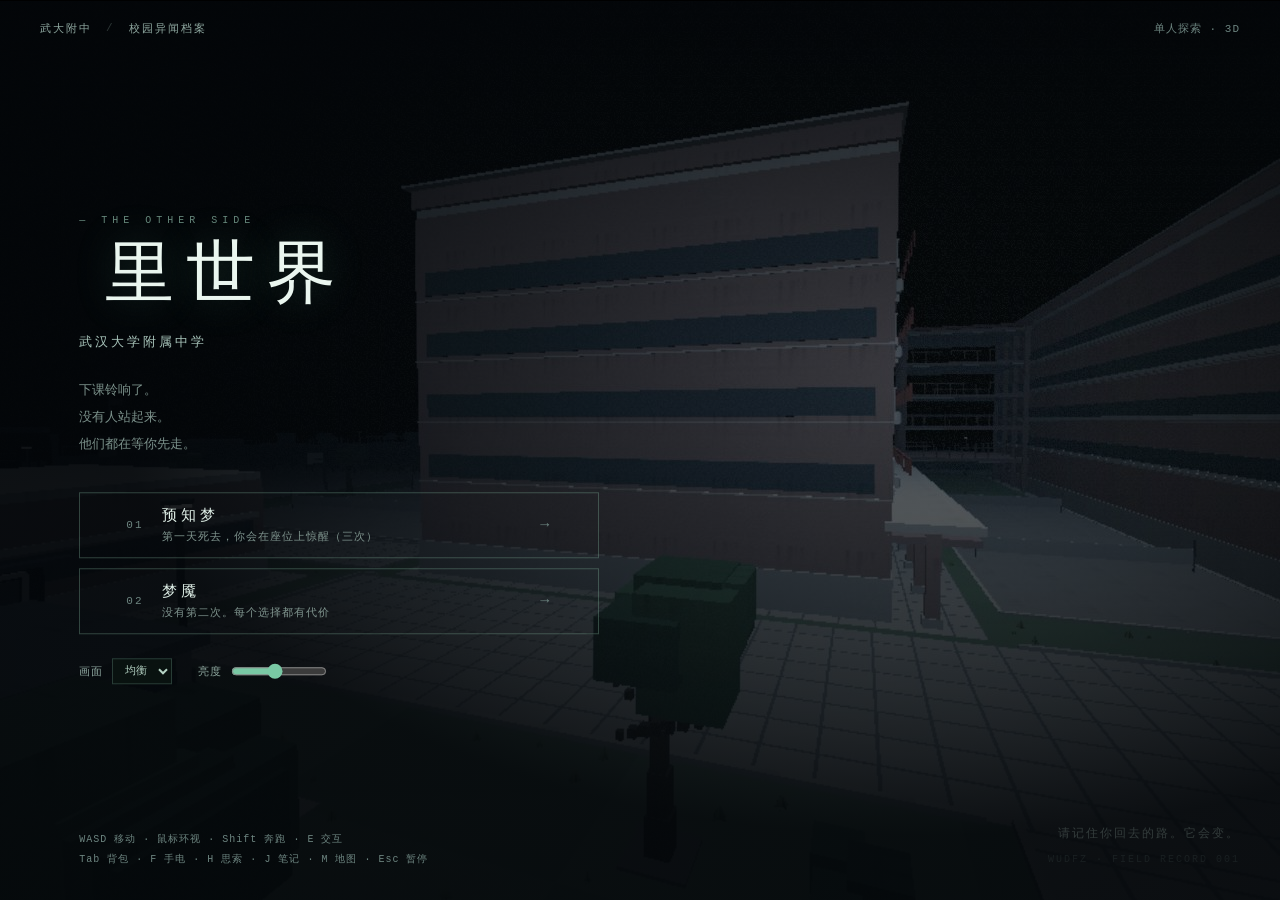
==== commit 7dc7c3d5: "3D: split single-file 3d.html into game3d/ (css, lib/three, js modules) 3d.html keeps only the DOM; " ====
--- a/3d.html
+++ b/3d.html
@@ -11,304 +11,7 @@
 <meta name="apple-mobile-web-app-title" content="里世界">
 <meta name="theme-color" content="#04070a">
 <meta name="format-detection" content="telephone=no">
-<style>
-*{margin:0;padding:0;box-sizing:border-box;-webkit-tap-highlight-color:transparent}
-html,body{width:100%;height:100%;height:100dvh;overflow:hidden;background:#05070a;
-  font-family:"Consolas","Courier New",monospace;color:#c8d6cf;user-select:none;cursor:default;
-  overscroll-behavior:none;-webkit-tap-highlight-color:transparent;
-  /* iPhone：整页不许双击缩放 / 捏合缩放 / 长按弹菜单，也不许橡皮筋滚动 */
-  touch-action:none;-webkit-touch-callout:none;-webkit-user-select:none}
-/* 面板要能上下滚，所以单独放行纵向手势 */
-#menu,.panel,#bag,#note,#think,#pause,#set,#die{touch-action:pan-y}
-#cv{position:fixed;inset:0;width:100%;height:100%;height:100dvh;display:block;image-rendering:auto;
-  touch-action:none}
-#scan{position:fixed;inset:0;pointer-events:none;z-index:5;opacity:0}
-#vig{display:none}   /* 径向渐变在暗部会产生同心分层，暗角改由着色器负责 */
-#hud{position:fixed;inset:0;height:100dvh;z-index:10;pointer-events:none;font-size:13px;line-height:1.45}
-.tl{position:absolute;left:calc(18px + env(safe-area-inset-left,0px));top:calc(16px + env(safe-area-inset-top,0px))}
-.tr{position:absolute;right:calc(18px + env(safe-area-inset-right,0px));top:calc(16px + env(safe-area-inset-top,0px));text-align:right}
-.bl{position:absolute;left:18px;bottom:16px}
-.bc{position:absolute;left:50%;bottom:14px;transform:translateX(-50%)}
-.br{position:absolute;right:calc(18px + env(safe-area-inset-right,0px));bottom:calc(16px + env(safe-area-inset-bottom,0px));text-align:right;opacity:.45;font-size:11px}
-#sanwrap{width:190px;height:9px;background:rgba(0,0,0,.62);border:1px solid rgba(120,170,150,.42);margin-bottom:7px}
-#sanbar{height:100%;width:100%;background:#79c8a4;transition:width .16s linear,background .3s}
-#clock{font-size:27px;letter-spacing:2px;font-weight:700;color:#dff0e6;text-shadow:0 0 12px rgba(120,220,180,.5)}
-#period{font-size:12px;opacity:.78;letter-spacing:1px}
-#place{font-size:12px;opacity:.62;letter-spacing:1px;margin-top:2px}
-.tag{font-size:11px;opacity:.5;letter-spacing:1px}
-#talent{font-size:12px;color:#a9d8c2;opacity:.9}
-#stamwrap{width:110px;height:4px;background:rgba(0,0,0,.6);margin-top:6px;border:1px solid rgba(120,170,150,.25)}
-#stambar{height:100%;background:#7f9fbf;width:100%;transition:width .1s linear}
-#hot{display:flex;gap:9px}
-.hslot{width:52px;height:52px;border:1px solid rgba(140,180,160,.34);background:rgba(4,10,8,.62);
-  display:flex;align-items:center;justify-content:center;font-size:10px;text-align:center;
-  position:relative;pointer-events:auto;color:#9fb8ab}
-.hslot .k{position:absolute;top:1px;left:3px;font-size:9px;opacity:.45}
-.hslot.on{border-color:#79c8a4;box-shadow:0 0 14px rgba(120,220,180,.4) inset}
-#prompt{position:fixed;left:50%;top:56%;transform:translateX(-50%);z-index:9;
-  font-size:13px;padding:5px 13px;background:rgba(0,0,0,.58);border:1px solid rgba(130,180,155,.28);
-  display:none;letter-spacing:1px;pointer-events:none}
-/* 原来这里有个 #warn 面板倒数"下次异象 7s" —— 已经改成世界里的黑板/纸条/粉笔字 */
-#sub{position:fixed;left:50%;bottom:86px;transform:translateX(-50%);z-index:11;max-width:74%;
-  text-align:center;font-size:14px;line-height:1.75;color:#d6e6dc;text-shadow:0 2px 8px #000,0 0 3px #000;
-  display:none;letter-spacing:.5px;pointer-events:none}
-#choices{position:fixed;left:50%;top:50%;transform:translate(-50%,-50%);z-index:20;display:none;
-  flex-direction:column;gap:11px;min-width:320px}
-#choices button{font-family:inherit;font-size:14px;padding:13px 22px;background:rgba(3,9,7,.9);
-  color:#cfe4d8;border:1px solid rgba(130,180,155,.4);cursor:pointer;letter-spacing:1px;text-align:left}
-#choices button:hover{background:rgba(24,54,42,.95);border-color:#79c8a4;color:#eafff4}
-.panel{position:fixed;inset:0;z-index:30;display:none;background:rgba(2,5,4,.93);
-  padding:44px 54px;overflow:auto;flex-direction:column}
-.panel h2{font-size:17px;letter-spacing:4px;margin-bottom:20px;color:#9fe3c2;font-weight:400}
-.panel .row{padding:9px 0;border-bottom:1px dashed rgba(120,170,150,.16);font-size:13px;display:flex;gap:12px}
-.panel .row b{color:#d9f2e5;font-weight:400;min-width:96px}
-.panel .dim{opacity:.45}
-.panel .close{position:absolute;right:36px;top:36px;font-size:12px;opacity:.6;cursor:pointer;letter-spacing:2px}
-#menu .mgrid{position:absolute;inset:0;
-  background-image:linear-gradient(rgba(120,200,170,.045) 1px,transparent 1px),
-                   linear-gradient(90deg,rgba(120,200,170,.045) 1px,transparent 1px);
-  background-size:46px 46px;
-  -webkit-mask-image:radial-gradient(ellipse at 50% 46%,#000 12%,transparent 72%);
-          mask-image:radial-gradient(ellipse at 50% 46%,#000 12%,transparent 72%)}
-#menu .minner{position:relative;z-index:2;display:flex;flex-direction:column;align-items:center}
-.mtitle{font-size:clamp(26px,4.2vw,44px);letter-spacing:26px;font-weight:300;color:#dff5ea;
-  text-shadow:0 0 34px rgba(110,220,175,.30),0 0 80px rgba(110,220,175,.14);
-  padding-left:26px;animation:mbreathe 6s ease-in-out infinite}
-@keyframes mbreathe{0%,100%{opacity:.92}50%{opacity:1}}
-.mrule{width:230px;height:1px;margin:20px 0 16px;
-  background:linear-gradient(90deg,transparent,rgba(130,200,170,.55),transparent)}
-.msub{font-size:11px;letter-spacing:5px;opacity:.42;margin-bottom:40px}
-.mbtns{display:flex;flex-direction:column;gap:12px;margin-bottom:34px}
-.mb{position:relative;font-family:inherit;display:flex;flex-direction:column;align-items:flex-start;
-  gap:5px;padding:15px 30px 15px 26px;min-width:330px;background:rgba(8,20,16,.55);
-  color:#b6d4c5;border:1px solid rgba(130,180,155,.22);cursor:pointer;
-  transition:background .16s,border-color .16s,transform .16s}
-.mb:before{content:'';position:absolute;left:0;top:0;bottom:0;width:2px;background:transparent;
-  transition:background .16s}
-.mb b{font-size:15px;letter-spacing:6px;font-weight:400}
-.mb i{font-style:normal;font-size:11px;letter-spacing:1px;opacity:.45}
-.mb:hover{background:rgba(20,48,38,.75);border-color:#79c8a4;transform:translateX(4px)}
-.mb:hover:before{background:#79c8a4}
-.mnote{display:flex;flex-wrap:wrap;gap:6px 16px;justify-content:center;max-width:560px;
-  font-size:10px;letter-spacing:2px;opacity:.30;margin-bottom:18px}
-.mfoot{font-size:11px;letter-spacing:1px;opacity:.26;max-width:470px;line-height:2;text-align:center}
-#menu{position:fixed;inset:0;z-index:60;background:radial-gradient(ellipse at 72% 42%,rgba(10,18,22,.30),rgba(3,6,9,.93) 62%),#04070a}
-#menu .mtop{position:absolute;left:0;right:0;top:0;height:56px;display:flex;align-items:center;
-  gap:14px;padding:0 40px;font-size:11px;letter-spacing:2px;color:#8fa8a0}
-#menu .mtop i{opacity:.3;font-style:normal}
-#menu .mtop b{margin-left:auto;font-weight:400;color:#6d8580;letter-spacing:1px}
-#menu .mleft{position:absolute;left:6.2%;top:50%;transform:translateY(-50%);width:min(520px,42vw)}
-#menu .meyebrow{font-size:10px;letter-spacing:5px;color:#7fa898;opacity:.8;margin-bottom:16px}
-#menu .mtitle{font-size:clamp(46px,5.4vw,78px);font-weight:200;letter-spacing:12px;color:#eaf6ef;
-  text-shadow:0 0 44px rgba(110,220,175,.22);line-height:1.05}
-#menu .mschool{font-size:13px;letter-spacing:3px;color:#a8c4ba;margin-top:18px}
-#menu .mhook{font-size:13px;line-height:2.1;color:#8fa8a0;margin-top:26px;opacity:.86}
-#menu .mcards{margin-top:34px;display:flex;flex-direction:column;gap:10px}
-.mcard{position:relative;display:flex;align-items:center;gap:18px;width:100%;text-align:left;
-  padding:16px 20px;background:rgba(10,20,17,.62);border:1px solid rgba(120,170,150,.20);
-  color:#c8d6cf;cursor:pointer;font-family:inherit;transition:.16s}
-.mcard em{font-style:normal;font-size:11px;letter-spacing:2px;color:#6d8580;flex:none}
-.mcard span{display:flex;flex-direction:column;gap:4px;flex:1}
-.mcard b{font-size:15px;letter-spacing:4px;font-weight:400;color:#e2f2ea}
-.mcard i{font-style:normal;font-size:11px;letter-spacing:1px;color:#7f948e}
-.mcard u{text-decoration:none;font-size:15px;color:#6d8580;transition:.16s}
-.mcard:hover{background:rgba(22,44,36,.82);border-color:rgba(121,200,164,.55)}
-.mcard:hover u{color:#79c8a4;transform:translateX(4px)}
-#menu .mctl{display:flex;gap:26px;margin-top:24px;font-size:11px;letter-spacing:1px;color:#8fa8a0}
-#menu .mctl label{display:flex;align-items:center;gap:9px}
-#menu .mctl select{background:rgba(10,20,17,.8);color:#b6d4c5;border:1px solid rgba(120,170,150,.28);
-  font-family:inherit;font-size:11px;padding:5px 8px}
-#menu .mbr input{width:96px;accent-color:#79c8a4}
-#menu .mios{display:none;margin-top:20px;font-size:11px;line-height:1.95;letter-spacing:.5px;
-  color:#86a89a;border-left:2px solid rgba(121,200,164,.45);padding-left:11px;max-width:340px}
-#menu .mkeys{position:absolute;left:6.2%;bottom:30px;font-size:10px;line-height:2;letter-spacing:1px;color:#6d8580}
-#menu .mfoot{position:absolute;right:40px;bottom:30px;text-align:right;font-size:10px;letter-spacing:2px;color:#6d8580;line-height:2}
-#menu .mfoot span{display:block;font-size:12px;color:#9fb8ae;margin-bottom:4px}
-#menu .mfoot i{font-style:normal;opacity:.55}
-#menu h1{font-size:clamp(20px,3.4vw,34px);letter-spacing:10px;font-weight:400;color:#d7efe2;
-  text-shadow:0 0 26px rgba(110,220,175,.34)}
-#menu .sub{font-size:12px;opacity:.5;letter-spacing:3px;margin-bottom:26px}
-#menu button{font-family:inherit;font-size:14px;letter-spacing:3px;padding:13px 46px;min-width:250px;
-  background:transparent;color:#b6d4c5;border:1px solid rgba(130,180,155,.34);cursor:pointer}
-#menu button:hover{background:rgba(24,54,42,.7);border-color:#79c8a4;color:#eaq}
-#menu button:hover{color:#eafbf2}
-#menu .note{font-size:11px;opacity:.36;margin-top:22px;line-height:2;max-width:520px}
-#die #dieepi{font-size:11px;letter-spacing:2px;opacity:.45;margin-top:10px;max-width:420px;text-align:center;line-height:2}
-#die{position:fixed;inset:0;z-index:70;display:none;align-items:center;justify-content:center;
-  background:rgba(4,2,2,.94);flex-direction:column;gap:20px}
-#die .m{font-size:16px;color:#e3c9c9;max-width:640px;text-align:center;line-height:2;letter-spacing:1px}
-#die .t{font-size:34px;letter-spacing:14px;color:#7c2b2b;text-shadow:0 0 30px rgba(150,30,30,.6)}
-#die button{font-family:inherit;font-size:12px;letter-spacing:3px;padding:11px 36px;background:transparent;
-  color:#b89a9a;border:1px solid rgba(150,90,90,.4);cursor:pointer}
-#think{position:fixed;inset:0;z-index:32;display:none;background:rgba(2,5,4,.95);padding:44px 54px;overflow:auto}
-#think h2{font-size:17px;letter-spacing:4px;margin-bottom:8px;color:#9fe3c2;font-weight:400}
-#think .hint{font-size:12px;opacity:.44;margin-bottom:20px}
-#think .idea{padding:11px 0;border-bottom:1px dashed rgba(120,170,150,.14);cursor:pointer;font-size:13px}
-#think .idea:hover{color:#eafbf2}
-#think .idea.no{opacity:.28;cursor:default}
-#think .idea.no:hover{color:#c8d6cf}
-#bag{position:fixed;inset:0;z-index:33;display:none;background:rgba(2,5,4,.95);padding:44px 54px}
-#bag .g{display:grid;grid-template-columns:repeat(4,84px);gap:12px;margin-top:16px}
-#bag .s{width:84px;height:84px;border:1px solid rgba(130,180,155,.26);background:rgba(6,14,11,.6);
-  display:flex;align-items:center;justify-content:center;font-size:11px;text-align:center;cursor:pointer;
-  padding:4px;line-height:1.5;color:#9fb8ab;position:relative}
-#bag .s.on{border-color:#79c8a4;background:rgba(24,54,42,.9);color:#eafbf2}
-#bag .desc{margin-top:22px;font-size:13px;opacity:.8;line-height:2;min-height:60px;white-space:pre-line}
-/* 每格右上角的 ① ② —— 触屏上唯一能把道具放上快捷栏的入口 */
-#bag .s .hb{position:absolute;right:2px;top:2px;display:flex;gap:3px;z-index:2}
-#bag .s .hb b{width:17px;height:17px;line-height:15px;text-align:center;font-size:10px;font-weight:400;
-  border:1px solid rgba(130,180,155,.28);background:rgba(4,12,9,.85);color:#7fa898;cursor:pointer;
-  border-radius:3px;letter-spacing:0}
-#bag .s .hb b.has{background:#79c8a4;border-color:#79c8a4;color:#04120c}
-#bag .s .hb b:hover{border-color:#79c8a4;color:#dff5ea}
-#bag .s .hb b.dr{width:25px;background:rgba(58,20,18,.9);border-color:rgba(190,120,110,.4);color:#d8a8a0}
-#bag .s .hb b.dr:hover{background:rgba(120,40,34,.95);border-color:#c8887e;color:#ffe6e0}
-#note{position:fixed;inset:0;z-index:33;display:none;background:rgba(2,5,4,.95);padding:44px 54px;overflow:auto}
-#pause{position:fixed;inset:0;z-index:34;display:none;background:rgba(2,5,4,.94);
-  flex-direction:column;align-items:center;justify-content:center;gap:13px}
-#pause button{font-family:inherit;font-size:13px;letter-spacing:3px;padding:11px 40px;min-width:230px;
-  background:transparent;color:#b6d4c5;border:1px solid rgba(130,180,155,.3);cursor:pointer}
-#pause button:hover{background:rgba(24,54,42,.7);border-color:#79c8a4}
-/* ---------- 移动端 ----------
-   原来 #touch 只写了 display:none，从来没有代码把它打开 ——
-   手机上根本没有摇杆和按钮，等于只能看。
-   现在：boot 里按 pointer:coarse / ontouchstart 判定，body 加 .touch，
-   HUD 小地图缩到左上、把左下角让给摇杆，右下角是 E 与奔跑，
-   八个快捷按钮排在右侧油门下沿、两列四行。 */
-body.touch #touch{display:block}
-body.touch .bl{left:calc(12px + env(safe-area-inset-left,0px));bottom:auto;top:calc(104px + env(safe-area-inset-top,0px))}
-body.touch .bl #mini{width:104px!important;height:104px!important}
-body.touch .bl .tag{display:none}
-body.touch #cross{display:none!important}
-#touch{position:fixed;inset:0;height:100dvh;z-index:8;display:none;pointer-events:none;touch-action:none;
-  -webkit-user-select:none;user-select:none}
-#stick{position:absolute;left:calc(22px + env(safe-area-inset-left,0px));
-  bottom:calc(26px + env(safe-area-inset-bottom,0px));width:126px;height:126px;border-radius:50%;
-  border:1px solid rgba(130,180,155,.34);background:rgba(0,0,0,.32);pointer-events:auto;
-  touch-action:none}
-#knob{position:absolute;left:41px;top:41px;width:44px;height:44px;border-radius:50%;
-  background:rgba(140,200,175,.44);pointer-events:none}
-#pcgame{position:fixed;inset:0;z-index:48;display:none;flex-direction:column;align-items:center;
-  justify-content:center;gap:14px;background:rgba(2,6,9,.94)}
-#pcgame .pch{font-size:13px;letter-spacing:5px;color:#9fe3c2}
-#pccv{border:1px solid rgba(130,180,155,.4);background:#0a1210}
-#pcgame .pcf{font-size:10px;letter-spacing:1px;color:#6d8580}
-#dev{position:fixed;left:14px;top:104px;z-index:44;display:none;width:336px;
-  background:rgba(3,9,7,.94);border:1px solid rgba(130,180,155,.34);padding:12px 14px;
-  font-size:11px;letter-spacing:1px;color:#a8ccbc}
-#dev .dh{font-size:11px;letter-spacing:4px;color:#79c8a4;margin-bottom:10px}
-#dev .drow{display:flex;align-items:center;gap:6px;margin-bottom:7px}
-#dev .drow b{width:30px;flex:none;opacity:.6;font-weight:400}
-#dev select{flex:1;min-width:0;background:#0a1512;color:#b6d4c5;border:1px solid rgba(130,180,155,.3);
-  font-family:inherit;font-size:11px;padding:4px}
-#dev button{background:rgba(20,48,38,.5);color:#b6d4c5;border:1px solid rgba(130,180,155,.3);
-  font-family:inherit;font-size:10px;letter-spacing:1px;padding:5px 7px;cursor:pointer}
-#dev button:hover{background:rgba(40,90,70,.7);border-color:#79c8a4}
-#dev button.on{background:#79c8a4;color:#04120c;border-color:#79c8a4}
-#dev .drow2{display:flex;flex-wrap:wrap;gap:6px;margin-top:9px}
-#dev .drow2 button{flex:1 1 44%}
-#set{position:fixed;inset:0;z-index:36;display:none;background:rgba(2,5,4,.95);
-  flex-direction:column;align-items:center;justify-content:center;gap:6px}
-#set button{font-family:inherit;font-size:13px;letter-spacing:3px;padding:11px 40px;min-width:230px;
-  background:transparent;color:#b6d4c5;border:1px solid rgba(130,180,155,.3);cursor:pointer}
-#set button:hover{background:rgba(24,54,42,.7);border-color:#79c8a4}
-#set .seg button{min-width:0;padding:7px 0;letter-spacing:1px}
-.srow{display:flex;align-items:center;gap:12px;margin-bottom:12px;font-size:13px;color:#b9d4c6;min-width:340px}
-.srow>span{width:78px;flex:none;opacity:.8}
-.srow input[type=range]{flex:1;accent-color:#79c8a4}
-.srow b{width:30px;text-align:right;font-weight:400;opacity:.75}
-.seg{display:flex;gap:6px;flex:1}
-.seg button{flex:1;padding:7px 0;font-size:12px;letter-spacing:1px;background:rgba(120,200,170,.10);
-  border:1px solid rgba(130,180,155,.30);color:#b9d4c6;border-radius:4px;cursor:pointer}
-.seg button.on{background:rgba(120,200,170,.30);border-color:#79c8a4;color:#eafff5}
-/* 触屏：快捷栏（.bc 两格）挪到摇杆上方，不然正好压在奔跑键上 */
-body.touch .bc{bottom:calc(178px + env(safe-area-inset-bottom,0px))}
-#tcol{position:absolute;right:calc(14px + env(safe-area-inset-right,0px));bottom:140px;display:grid;grid-template-columns:repeat(2,50px);
-  grid-auto-rows:50px;gap:8px;pointer-events:none;touch-action:none}
-.tb2{width:50px;height:50px;border-radius:50%;border:1px solid rgba(130,180,155,.34);
-  background:rgba(0,0,0,.38);color:#a8ccbc;font-size:11px;display:flex;align-items:center;
-  justify-content:center;pointer-events:auto;letter-spacing:1px;user-select:none}
-.tb2:active{background:rgba(120,200,170,.30);border-color:#79c8a4}
-.tbtn{position:absolute;border-radius:50%;border:1px solid rgba(130,180,155,.34);background:rgba(0,0,0,.34);
-  pointer-events:auto;display:flex;align-items:center;justify-content:center;font-size:12px;color:#a9d8c2}
-#tRun{right:calc(132px + env(safe-area-inset-right,0px));bottom:calc(44px + env(safe-area-inset-bottom,0px));width:70px;height:70px}
-#tAct{right:calc(26px + env(safe-area-inset-right,0px));bottom:calc(32px + env(safe-area-inset-bottom,0px));width:92px;height:92px;font-size:15px;
-  background:rgba(20,48,38,.55);border-color:rgba(130,200,170,.5)}
-#tRun.held{background:rgba(120,200,170,.34);border-color:#79c8a4;color:#eafff5;box-shadow:0 0 14px rgba(120,220,180,.35)}
-#flash{position:fixed;inset:0;z-index:8;background:#000;pointer-events:none;opacity:0;transition:opacity .5s}
-#fade{position:fixed;inset:0;z-index:40;background:#05080a;pointer-events:none;opacity:0;transition:opacity .18s ease}
-@keyframes panelIn{from{opacity:0;transform:translateY(8px)}to{opacity:1;transform:none}}
-#menu{animation:panelIn .45s ease both}
-.panel:not([style*="display: none"]),#bag:not([style*="display: none"]),#note:not([style*="display: none"]),#think:not([style*="display: none"]),#pause:not([style*="display: none"]){animation:panelIn .22s ease both}
-#choices:not([style*="display: none"]){animation:panelIn .20s ease both}
-#die:not([style*="display: none"]){animation:panelIn .6s ease both}
-#prompt{transition:opacity .12s ease}
-.hslot{transition:border-color .18s ease,box-shadow .18s ease;cursor:pointer}
-.hslot:active{border-color:#79c8a4;background:rgba(20,48,38,.8)}
-.hslot .nm{position:absolute;bottom:1px;left:0;right:0;font-size:8px;opacity:.55;letter-spacing:0;
-  text-align:center;overflow:hidden;text-overflow:ellipsis;white-space:nowrap}
-#sub{z-index:46}
-#bag .s{transition:border-color .15s ease,background .15s ease}
-#sub{transition:opacity .22s ease}
-#cross{position:fixed;left:50%;top:50%;width:4px;height:4px;margin:-2px 0 0 -2px;border-radius:50%;
-  background:rgba(200,230,215,.55);box-shadow:0 0 6px rgba(120,220,180,.5);z-index:9;
-  pointer-events:none;display:none}
-/* 前情提要：黑底白字，一页一句，点一下翻一页 */
-#pro{position:fixed;inset:0;z-index:80;display:none;background:#04070a;
-  align-items:center;justify-content:center;flex-direction:column;cursor:pointer}
-#pro.on{display:flex}
-/* 看到"世界"之后：遮罩变半透明、字挪到底部，像从眼睛缝里往外看 */
-#pro.see{background:radial-gradient(ellipse at 50% 46%,rgba(2,5,7,.10) 30%,rgba(2,5,7,.55) 100%);
-  justify-content:flex-end}
-#pro.see #protext{margin-bottom:13%;font-size:15px;letter-spacing:2px;
-  text-shadow:0 2px 12px #000,0 0 22px rgba(0,0,0,.9)}
-body.pro #hud,body.pro #cross,body.pro #prompt{opacity:0 !important;transition:opacity .3s}
-/* 时间跳跃：黑一下，正中一句"过去了多久" */
-#skip{position:fixed;inset:0;z-index:44;background:#04070a;display:flex;flex-direction:column;
-  align-items:center;justify-content:center;gap:10px;opacity:0;pointer-events:none;transition:opacity .38s ease}
-#skip.on{opacity:1}
-#skip b{font-weight:400;font-size:15px;letter-spacing:5px;color:#9fb6ac}
-#skip i{font-style:normal;font-size:30px;letter-spacing:4px;color:#e2f2ea;
-  font-variant-numeric:tabular-nums;margin-top:2px}
-#skip em{font-style:normal;font-size:11px;letter-spacing:3px;color:#5d6f69;margin-top:6px}
-#lidtop,#lidbot{position:fixed;left:0;right:0;height:0;background:#000;z-index:79;pointer-events:none;
-  transition:height .34s cubic-bezier(.4,0,.2,1)}
-#lidtop{top:0;border-bottom:1px solid #000}
-#lidbot{bottom:0}
-#protext{max-width:70%;text-align:center;font-size:17px;line-height:2.6;color:#dbe9e1;
-  letter-spacing:2px;white-space:pre-line;transition:opacity .3s}
-#prohint{position:absolute;bottom:12%;font-size:11px;letter-spacing:4px;color:#6d8580;
-  animation:proBlink 2.4s ease-in-out infinite}
-@keyframes proBlink{0%,100%{opacity:.25}50%{opacity:.65}}
-#banner{position:fixed;left:50%;top:26%;transform:translateX(-50%);z-index:12;pointer-events:none;
-  font-size:15px;letter-spacing:8px;color:#cfe9dc;text-shadow:0 0 18px rgba(110,220,175,.35);
-  opacity:0;transition:opacity .5s ease}
-#sannum{position:absolute;left:200px;top:0;font-size:10px;opacity:.5;letter-spacing:1px}
-.ic{width:30px;height:30px;display:flex;align-items:center;justify-content:center;font-size:17px;
-  line-height:1;border:1px solid rgba(130,180,155,.30);background:rgba(10,22,18,.7);color:#a9d8c2}
-.hslot .ic{width:38px;height:38px;font-size:20px;border:none;background:transparent}
-.item{display:flex;flex-direction:column;align-items:center;gap:3px}
-.item .nm{font-size:9px;opacity:.75;text-align:center;line-height:1.2;max-width:52px}
-/* 矮屏（横屏手机）整套缩小一档。必须写在所有控件规则之后 —— 同优先级下后写的赢，
-   放在前面会被上面的 #tcol / #tAct / #tRun 盖掉。 */
-@media (max-height:520px){
-  #stick{width:104px;height:104px;left:16px;bottom:14px}
-  #knob{left:32px;top:32px;width:40px;height:40px}
-  #tcol{grid-template-columns:repeat(2,42px);grid-auto-rows:42px;gap:6px;bottom:118px;right:10px}
-  .tb2{width:42px;height:42px;font-size:10px}
-  #tAct{width:78px;height:78px;right:calc(20px + env(safe-area-inset-right,0px));bottom:calc(20px + env(safe-area-inset-bottom,0px));font-size:13px}
-  #tRun{width:60px;height:60px;right:calc(106px + env(safe-area-inset-right,0px));bottom:calc(30px + env(safe-area-inset-bottom,0px))}
-  body.touch .bl{top:calc(86px + env(safe-area-inset-top,0px))}
-  body.touch .bl #mini{width:88px!important;height:88px!important}
-}
-/* 横屏：快捷栏回到屏幕正下方居中（摇杆在左、E 在右，中间是空的） */
-@media (orientation:landscape){
-  body.touch .bc{bottom:calc(12px + env(safe-area-inset-bottom,0px))}
-}
-#toast{position:fixed;left:50%;top:12%;transform:translateX(-50%);z-index:46;font-size:12px;
-  padding:6px 14px;background:rgba(0,0,0,.66);border:1px solid rgba(130,180,155,.24);
-  opacity:0;transition:opacity .3s;pointer-events:none;letter-spacing:1px}
-</style>
+<link rel="stylesheet" href="game3d/css/game.css">
 </head>
 <body>
 <canvas id="cv"></canvas>
@@ -426,7768 +129,34 @@
   </div>
   <div id="stick"><div id="knob"></div></div><div class="tbtn" id="tRun">奔跑</div><div class="tbtn" id="tAct">E</div></div>
 
-<script>
-console.warn('Scripts "build/three.js" and "build/three.min.js" are deprecated with r150+, and will be removed with r160. Please use ES Modules or alternatives: https://threejs.org/docs/index.html#manual/en/introduction/Installation'),
-/**
- * @license
- * Copyright 2010-2023 Three.js Authors
- * SPDX-License-Identifier: MIT
- */
-function(t,e){"object"==typeof exports&&"undefined"!=typeof module?e(exports):"function"==typeof define&&define.amd?define(["exports"],e):e((t="undefined"!=typeof globalThis?globalThis:t||self).THREE={})}(this,(function(t){"use strict";const e="160",n=1,i=2,r=3,s=0,a=1,o=100,l=204,c=205,h=0,u=1,d=2,p=0,m=1,f=2,g=3,_=4,v=5,x=6,y="attached",M="detached",S=300,b=301,T=302,E=303,w=304,A=306,R=1e3,C=1001,L=1002,P=1003,I=1004,U=1005,D=1006,N=1007,O=1008,F=1009,B=1012,z=1013,G=1014,H=1015,V=1016,k=1017,W=1018,X=1020,j=1023,q=1026,Y=1027,Z=1029,J=1031,K=1033,$=33776,Q=33777,tt=33778,et=33779,nt=35840,it=35841,rt=35842,st=35843,at=36196,ot=37492,lt=37496,ct=37808,ht=37809,ut=37810,dt=37811,pt=37812,mt=37813,ft=37814,gt=37815,_t=37816,vt=37817,xt=37818,yt=37819,Mt=37820,St=37821,bt=36492,Tt=36494,Et=36495,wt=36284,At=36285,Rt=36286,Ct=2300,Lt=2301,Pt=2302,It=2400,Ut=2401,Dt=2402,Nt=2500,Ot=2501,Ft=3e3,Bt=3001,zt="",Gt="srgb",Ht="srgb-linear",Vt="display-p3",kt="display-p3-linear",Wt="linear",Xt="srgb",jt="rec709",qt="p3",Yt=7680,Zt=35044,Jt="300 es",Kt=1035,$t=2e3,Qt=2001;class te{addEventListener(t,e){void 0===this._listeners&&(this._listeners={});const n=this._listeners;void 0===n[t]&&(n[t]=[]),-1===n[t].indexOf(e)&&n[t].push(e)}hasEventListener(t,e){if(void 0===this._listeners)return!1;const n=this._listeners;return void 0!==n[t]&&-1!==n[t].indexOf(e)}removeEventListener(t,e){if(void 0===this._listeners)return;const n=this._listeners[t];if(void 0!==n){const t=n.indexOf(e);-1!==t&&n.splice(t,1)}}dispatchEvent(t){if(void 0===this._listeners)return;const e=this._listeners[t.type];if(void 0!==e){t.target=this;const n=e.slice(0);for(let e=0,i=n.length;e<i;e++)n[e].call(this,t);t.target=null}}}const ee=["00","01","02","03","04","05","06","07","08","09","0a","0b","0c","0d","0e","0f","10","11","12","13","14","15","16","17","18","19","1a","1b","1c","1d","1e","1f","20","21","22","23","24","25","26","27","28","29","2a","2b","2c","2d","2e","2f","30","31","32","33","34","35","36","37","38","39","3a","3b","3c","3d","3e","3f","40","41","42","43","44","45","46","47","48","49","4a","4b","4c","4d","4e","4f","50","51","52","53","54","55","56","57","58","59","5a","5b","5c","5d","5e","5f","60","61","62","63","64","65","66","67","68","69","6a","6b","6c","6d","6e","6f","70","71","72","73","74","75","76","77","78","79","7a","7b","7c","7d","7e","7f","80","81","82","83","84","85","86","87","88","89","8a","8b","8c","8d","8e","8f","90","91","92","93","94","95","96","97","98","99","9a","9b","9c","9d","9e","9f","a0","a1","a2","a3","a4","a5","a6","a7","a8","a9","aa","ab","ac","ad","ae","af","b0","b1","b2","b3","b4","b5","b6","b7","b8","b9","ba","bb","bc","bd","be","bf","c0","c1","c2","c3","c4","c5","c6","c7","c8","c9","ca","cb","cc","cd","ce","cf","d0","d1","d2","d3","d4","d5","d6","d7","d8","d9","da","db","dc","dd","de","df","e0","e1","e2","e3","e4","e5","e6","e7","e8","e9","ea","eb","ec","ed","ee","ef","f0","f1","f2","f3","f4","f5","f6","f7","f8","f9","fa","fb","fc","fd","fe","ff"];let ne=1234567;const ie=Math.PI/180,re=180/Math.PI;function se(){const t=4294967295*Math.random()|0,e=4294967295*Math.random()|0,n=4294967295*Math.random()|0,i=4294967295*Math.random()|0;return(ee[255&t]+ee[t>>8&255]+ee[t>>16&255]+ee[t>>24&255]+"-"+ee[255&e]+ee[e>>8&255]+"-"+ee[e>>16&15|64]+ee[e>>24&255]+"-"+ee[63&n|128]+ee[n>>8&255]+"-"+ee[n>>16&255]+ee[n>>24&255]+ee[255&i]+ee[i>>8&255]+ee[i>>16&255]+ee[i>>24&255]).toLowerCase()}function ae(t,e,n){return Math.max(e,Math.min(n,t))}function oe(t,e){return(t%e+e)%e}function le(t,e,n){return(1-n)*t+n*e}function ce(t){return 0==(t&t-1)&&0!==t}function he(t){return Math.pow(2,Math.floor(Math.log(t)/Math.LN2))}function ue(t,e){switch(e.constructor){case Float32Array:return t;case Uint32Array:return t/4294967295;case Uint16Array:return t/65535;case Uint8Array:return t/255;case Int32Array:return Math.max(t/2147483647,-1);case Int16Array:return Math.max(t/32767,-1);case Int8Array:return Math.max(t/127,-1);default:throw new Error("Invalid component type.")}}function de(t,e){switch(e.constructor){case Float32Array:return t;case Uint32Array:return Math.round(4294967295*t);case Uint16Array:return Math.round(65535*t);case Uint8Array:return Math.round(255*t);case Int32Array:return Math.round(2147483647*t);case Int16Array:return Math.round(32767*t);case Int8Array:return Math.round(127*t);default:throw new Error("Invalid component type.")}}const pe={DEG2RAD:ie,RAD2DEG:re,generateUUID:se,clamp:ae,euclideanModulo:oe,mapLinear:function(t,e,n,i,r){return i+(t-e)*(r-i)/(n-e)},inverseLerp:function(t,e,n){return t!==e?(n-t)/(e-t):0},lerp:le,damp:function(t,e,n,i){return le(t,e,1-Math.exp(-n*i))},pingpong:function(t,e=1){return e-Math.abs(oe(t,2*e)-e)},smoothstep:function(t,e,n){return t<=e?0:t>=n?1:(t=(t-e)/(n-e))*t*(3-2*t)},smootherstep:function(t,e,n){return t<=e?0:t>=n?1:(t=(t-e)/(n-e))*t*t*(t*(6*t-15)+10)},randInt:function(t,e){return t+Math.floor(Math.random()*(e-t+1))},randFloat:function(t,e){return t+Math.random()*(e-t)},randFloatSpread:function(t){return t*(.5-Math.random())},seededRandom:function(t){void 0!==t&&(ne=t);let e=ne+=1831565813;return e=Math.imul(e^e>>>15,1|e),e^=e+Math.imul(e^e>>>7,61|e),((e^e>>>14)>>>0)/4294967296},degToRad:function(t){return t*ie},radToDeg:function(t){return t*re},isPowerOfTwo:ce,ceilPowerOfTwo:function(t){return Math.pow(2,Math.ceil(Math.log(t)/Math.LN2))},floorPowerOfTwo:he,setQuaternionFromProperEuler:function(t,e,n,i,r){const s=Math.cos,a=Math.sin,o=s(n/2),l=a(n/2),c=s((e+i)/2),h=a((e+i)/2),u=s((e-i)/2),d=a((e-i)/2),p=s((i-e)/2),m=a((i-e)/2);switch(r){case"XYX":t.set(o*h,l*u,l*d,o*c);break;case"YZY":t.set(l*d,o*h,l*u,o*c);break;case"ZXZ":t.set(l*u,l*d,o*h,o*c);break;case"XZX":t.set(o*h,l*m,l*p,o*c);break;case"YXY":t.set(l*p,o*h,l*m,o*c);break;case"ZYZ":t.set(l*m,l*p,o*h,o*c);break;default:console.warn("THREE.MathUtils: .setQuaternionFromProperEuler() encountered an unknown order: "+r)}},normalize:de,denormalize:ue};class me{constructor(t=0,e=0){me.prototype.isVector2=!0,this.x=t,this.y=e}get width(){return this.x}set width(t){this.x=t}get height(){return this.y}set height(t){this.y=t}set(t,e){return this.x=t,this.y=e,this}setScalar(t){return this.x=t,this.y=t,this}setX(t){return this.x=t,this}setY(t){return this.y=t,this}setComponent(t,e){switch(t){case 0:this.x=e;break;case 1:this.y=e;break;default:throw new Error("index is out of range: "+t)}return this}getComponent(t){switch(t){case 0:return this.x;case 1:return this.y;default:throw new Error("index is out of range: "+t)}}clone(){return new this.constructor(this.x,this.y)}copy(t){return this.x=t.x,this.y=t.y,this}add(t){return this.x+=t.x,this.y+=t.y,this}addScalar(t){return this.x+=t,this.y+=t,this}addVectors(t,e){return this.x=t.x+e.x,this.y=t.y+e.y,this}addScaledVector(t,e){return this.x+=t.x*e,this.y+=t.y*e,this}sub(t){return this.x-=t.x,this.y-=t.y,this}subScalar(t){return this.x-=t,this.y-=t,this}subVectors(t,e){return this.x=t.x-e.x,this.y=t.y-e.y,this}multiply(t){return this.x*=t.x,this.y*=t.y,this}multiplyScalar(t){return this.x*=t,this.y*=t,this}divide(t){return this.x/=t.x,this.y/=t.y,this}divideScalar(t){return this.multiplyScalar(1/t)}applyMatrix3(t){const e=this.x,n=this.y,i=t.elements;return this.x=i[0]*e+i[3]*n+i[6],this.y=i[1]*e+i[4]*n+i[7],this}min(t){return this.x=Math.min(this.x,t.x),this.y=Math.min(this.y,t.y),this}max(t){return this.x=Math.max(this.x,t.x),this.y=Math.max(this.y,t.y),this}clamp(t,e){return this.x=Math.max(t.x,Math.min(e.x,this.x)),this.y=Math.max(t.y,Math.min(e.y,this.y)),this}clampScalar(t,e){return this.x=Math.max(t,Math.min(e,this.x)),this.y=Math.max(t,Math.min(e,this.y)),this}clampLength(t,e){const n=this.length();return this.divideScalar(n||1).multiplyScalar(Math.max(t,Math.min(e,n)))}floor(){return this.x=Math.floor(this.x),this.y=Math.floor(this.y),this}ceil(){return this.x=Math.ceil(this.x),this.y=Math.ceil(this.y),this}round(){return this.x=Math.round(this.x),this.y=Math.round(this.y),this}roundToZero(){return this.x=Math.trunc(this.x),this.y=Math.trunc(this.y),this}negate(){return this.x=-this.x,this.y=-this.y,this}dot(t){return this.x*t.x+this.y*t.y}cross(t){return this.x*t.y-this.y*t.x}lengthSq(){return this.x*this.x+this.y*this.y}length(){return Math.sqrt(this.x*this.x+this.y*this.y)}manhattanLength(){return Math.abs(this.x)+Math.abs(this.y)}normalize(){return this.divideScalar(this.length()||1)}angle(){return Math.atan2(-this.y,-this.x)+Math.PI}angleTo(t){const e=Math.sqrt(this.lengthSq()*t.lengthSq());if(0===e)return Math.PI/2;const n=this.dot(t)/e;return Math.acos(ae(n,-1,1))}distanceTo(t){return Math.sqrt(this.distanceToSquared(t))}distanceToSquared(t){const e=this.x-t.x,n=this.y-t.y;return e*e+n*n}manhattanDistanceTo(t){return Math.abs(this.x-t.x)+Math.abs(this.y-t.y)}setLength(t){return this.normalize().multiplyScalar(t)}lerp(t,e){return this.x+=(t.x-this.x)*e,this.y+=(t.y-this.y)*e,this}lerpVectors(t,e,n){return this.x=t.x+(e.x-t.x)*n,this.y=t.y+(e.y-t.y)*n,this}equals(t){return t.x===this.x&&t.y===this.y}fromArray(t,e=0){return this.x=t[e],this.y=t[e+1],this}toArray(t=[],e=0){return t[e]=this.x,t[e+1]=this.y,t}fromBufferAttribute(t,e){return this.x=t.getX(e),this.y=t.getY(e),this}rotateAround(t,e){const n=Math.cos(e),i=Math.sin(e),r=this.x-t.x,s=this.y-t.y;return this.x=r*n-s*i+t.x,this.y=r*i+s*n+t.y,this}random(){return this.x=Math.random(),this.y=Math.random(),this}*[Symbol.iterator](){yield this.x,yield this.y}}class fe{constructor(t,e,n,i,r,s,a,o,l){fe.prototype.isMatrix3=!0,this.elements=[1,0,0,0,1,0,0,0,1],void 0!==t&&this.set(t,e,n,i,r,s,a,o,l)}set(t,e,n,i,r,s,a,o,l){const c=this.elements;return c[0]=t,c[1]=i,c[2]=a,c[3]=e,c[4]=r,c[5]=o,c[6]=n,c[7]=s,c[8]=l,this}identity(){return this.set(1,0,0,0,1,0,0,0,1),this}copy(t){const e=this.elements,n=t.elements;return e[0]=n[0],e[1]=n[1],e[2]=n[2],e[3]=n[3],e[4]=n[4],e[5]=n[5],e[6]=n[6],e[7]=n[7],e[8]=n[8],this}extractBasis(t,e,n){return t.setFromMatrix3Column(this,0),e.setFromMatrix3Column(this,1),n.setFromMatrix3Column(this,2),this}setFromMatrix4(t){const e=t.elements;return this.set(e[0],e[4],e[8],e[1],e[5],e[9],e[2],e[6],e[10]),this}multiply(t){return this.multiplyMatrices(this,t)}premultiply(t){return this.multiplyMatrices(t,this)}multiplyMatrices(t,e){const n=t.elements,i=e.elements,r=this.elements,s=n[0],a=n[3],o=n[6],l=n[1],c=n[4],h=n[7],u=n[2],d=n[5],p=n[8],m=i[0],f=i[3],g=i[6],_=i[1],v=i[4],x=i[7],y=i[2],M=i[5],S=i[8];return r[0]=s*m+a*_+o*y,r[3]=s*f+a*v+o*M,r[6]=s*g+a*x+o*S,r[1]=l*m+c*_+h*y,r[4]=l*f+c*v+h*M,r[7]=l*g+c*x+h*S,r[2]=u*m+d*_+p*y,r[5]=u*f+d*v+p*M,r[8]=u*g+d*x+p*S,this}multiplyScalar(t){const e=this.elements;return e[0]*=t,e[3]*=t,e[6]*=t,e[1]*=t,e[4]*=t,e[7]*=t,e[2]*=t,e[5]*=t,e[8]*=t,this}determinant(){const t=this.elements,e=t[0],n=t[1],i=t[2],r=t[3],s=t[4],a=t[5],o=t[6],l=t[7],c=t[8];return e*s*c-e*a*l-n*r*c+n*a*o+i*r*l-i*s*o}invert(){const t=this.elements,e=t[0],n=t[1],i=t[2],r=t[3],s=t[4],a=t[5],o=t[6],l=t[7],c=t[8],h=c*s-a*l,u=a*o-c*r,d=l*r-s*o,p=e*h+n*u+i*d;if(0===p)return this.set(0,0,0,0,0,0,0,0,0);const m=1/p;return t[0]=h*m,t[1]=(i*l-c*n)*m,t[2]=(a*n-i*s)*m,t[3]=u*m,t[4]=(c*e-i*o)*m,t[5]=(i*r-a*e)*m,t[6]=d*m,t[7]=(n*o-l*e)*m,t[8]=(s*e-n*r)*m,this}transpose(){let t;const e=this.elements;return t=e[1],e[1]=e[3],e[3]=t,t=e[2],e[2]=e[6],e[6]=t,t=e[5],e[5]=e[7],e[7]=t,this}getNormalMatrix(t){return this.setFromMatrix4(t).invert().transpose()}transposeIntoArray(t){const e=this.elements;return t[0]=e[0],t[1]=e[3],t[2]=e[6],t[3]=e[1],t[4]=e[4],t[5]=e[7],t[6]=e[2],t[7]=e[5],t[8]=e[8],this}setUvTransform(t,e,n,i,r,s,a){const o=Math.cos(r),l=Math.sin(r);return this.set(n*o,n*l,-n*(o*s+l*a)+s+t,-i*l,i*o,-i*(-l*s+o*a)+a+e,0,0,1),this}scale(t,e){return this.premultiply(ge.makeScale(t,e)),this}rotate(t){return this.premultiply(ge.makeRotation(-t)),this}translate(t,e){return this.premultiply(ge.makeTranslation(t,e)),this}makeTranslation(t,e){return t.isVector2?this.set(1,0,t.x,0,1,t.y,0,0,1):this.set(1,0,t,0,1,e,0,0,1),this}makeRotation(t){const e=Math.cos(t),n=Math.sin(t);return this.set(e,-n,0,n,e,0,0,0,1),this}makeScale(t,e){return this.set(t,0,0,0,e,0,0,0,1),this}equals(t){const e=this.elements,n=t.elements;for(let t=0;t<9;t++)if(e[t]!==n[t])return!1;return!0}fromArray(t,e=0){for(let n=0;n<9;n++)this.elements[n]=t[n+e];return this}toArray(t=[],e=0){const n=this.elements;return t[e]=n[0],t[e+1]=n[1],t[e+2]=n[2],t[e+3]=n[3],t[e+4]=n[4],t[e+5]=n[5],t[e+6]=n[6],t[e+7]=n[7],t[e+8]=n[8],t}clone(){return(new this.constructor).fromArray(this.elements)}}const ge=new fe;function _e(t){for(let e=t.length-1;e>=0;--e)if(t[e]>=65535)return!0;return!1}const ve={Int8Array:Int8Array,Uint8Array:Uint8Array,Uint8ClampedArray:Uint8ClampedArray,Int16Array:Int16Array,Uint16Array:Uint16Array,Int32Array:Int32Array,Uint32Array:Uint32Array,Float32Array:Float32Array,Float64Array:Float64Array};function xe(t,e){return new ve[t](e)}function ye(t){return document.createElementNS("http://www.w3.org/1999/xhtml",t)}function Me(){const t=ye("canvas");return t.style.display="block",t}const Se={};function be(t){t in Se||(Se[t]=!0,console.warn(t))}const Te=(new fe).set(.8224621,.177538,0,.0331941,.9668058,0,.0170827,.0723974,.9105199),Ee=(new fe).set(1.2249401,-.2249404,0,-.0420569,1.0420571,0,-.0196376,-.0786361,1.0982735),we={[Ht]:{transfer:Wt,primaries:jt,toReference:t=>t,fromReference:t=>t},[Gt]:{transfer:Xt,primaries:jt,toReference:t=>t.convertSRGBToLinear(),fromReference:t=>t.convertLinearToSRGB()},[kt]:{transfer:Wt,primaries:qt,toReference:t=>t.applyMatrix3(Ee),fromReference:t=>t.applyMatrix3(Te)},[Vt]:{transfer:Xt,primaries:qt,toReference:t=>t.convertSRGBToLinear().applyMatrix3(Ee),fromReference:t=>t.applyMatrix3(Te).convertLinearToSRGB()}},Ae=new Set([Ht,kt]),Re={enabled:!0,_workingColorSpace:Ht,get workingColorSpace(){return this._workingColorSpace},set workingColorSpace(t){if(!Ae.has(t))throw new Error(`Unsupported working color space, "${t}".`);this._workingColorSpace=t},convert:function(t,e,n){if(!1===this.enabled||e===n||!e||!n)return t;const i=we[e].toReference;return(0,we[n].fromReference)(i(t))},fromWorkingColorSpace:function(t,e){return this.convert(t,this._workingColorSpace,e)},toWorkingColorSpace:function(t,e){return this.convert(t,e,this._workingColorSpace)},getPrimaries:function(t){return we[t].primaries},getTransfer:function(t){return t===zt?Wt:we[t].transfer}};function Ce(t){return t<.04045?.0773993808*t:Math.pow(.9478672986*t+.0521327014,2.4)}function Le(t){return t<.0031308?12.92*t:1.055*Math.pow(t,.41666)-.055}let Pe;class Ie{static getDataURL(t){if(/^data:/i.test(t.src))return t.src;if("undefined"==typeof HTMLCanvasElement)return t.src;let e;if(t instanceof HTMLCanvasElement)e=t;else{void 0===Pe&&(Pe=ye("canvas")),Pe.width=t.width,Pe.height=t.height;const n=Pe.getContext("2d");t instanceof ImageData?n.putImageData(t,0,0):n.drawImage(t,0,0,t.width,t.height),e=Pe}return e.width>2048||e.height>2048?(console.warn("THREE.ImageUtils.getDataURL: Image converted to jpg for performance reasons",t),e.toDataURL("image/jpeg",.6)):e.toDataURL("image/png")}static sRGBToLinear(t){if("undefined"!=typeof HTMLImageElement&&t instanceof HTMLImageElement||"undefined"!=typeof HTMLCanvasElement&&t instanceof HTMLCanvasElement||"undefined"!=typeof ImageBitmap&&t instanceof ImageBitmap){const e=ye("canvas");e.width=t.width,e.height=t.height;const n=e.getContext("2d");n.drawImage(t,0,0,t.width,t.height);const i=n.getImageData(0,0,t.width,t.height),r=i.data;for(let t=0;t<r.length;t++)r[t]=255*Ce(r[t]/255);return n.putImageData(i,0,0),e}if(t.data){const e=t.data.slice(0);for(let t=0;t<e.length;t++)e instanceof Uint8Array||e instanceof Uint8ClampedArray?e[t]=Math.floor(255*Ce(e[t]/255)):e[t]=Ce(e[t]);return{data:e,width:t.width,height:t.height}}return console.warn("THREE.ImageUtils.sRGBToLinear(): Unsupported image type. No color space conversion applied."),t}}let Ue=0;class De{constructor(t=null){this.isSource=!0,Object.defineProperty(this,"id",{value:Ue++}),this.uuid=se(),this.data=t,this.version=0}set needsUpdate(t){!0===t&&this.version++}toJSON(t){const e=void 0===t||"string"==typeof t;if(!e&&void 0!==t.images[this.uuid])return t.images[this.uuid];const n={uuid:this.uuid,url:""},i=this.data;if(null!==i){let t;if(Array.isArray(i)){t=[];for(let e=0,n=i.length;e<n;e++)i[e].isDataTexture?t.push(Ne(i[e].image)):t.push(Ne(i[e]))}else t=Ne(i);n.url=t}return e||(t.images[this.uuid]=n),n}}function Ne(t){return"undefined"!=typeof HTMLImageElement&&t instanceof HTMLImageElement||"undefined"!=typeof HTMLCanvasElement&&t instanceof HTMLCanvasElement||"undefined"!=typeof ImageBitmap&&t instanceof ImageBitmap?Ie.getDataURL(t):t.data?{data:Array.from(t.data),width:t.width,height:t.height,type:t.data.constructor.name}:(console.warn("THREE.Texture: Unable to serialize Texture."),{})}let Oe=0;class Fe extends te{constructor(t=Fe.DEFAULT_IMAGE,e=Fe.DEFAULT_MAPPING,n=1001,i=1001,r=1006,s=1008,a=1023,o=1009,l=Fe.DEFAULT_ANISOTROPY,c=""){super(),this.isTexture=!0,Object.defineProperty(this,"id",{value:Oe++}),this.uuid=se(),this.name="",this.source=new De(t),this.mipmaps=[],this.mapping=e,this.channel=0,this.wrapS=n,this.wrapT=i,this.magFilter=r,this.minFilter=s,this.anisotropy=l,this.format=a,this.internalFormat=null,this.type=o,this.offset=new me(0,0),this.repeat=new me(1,1),this.center=new me(0,0),this.rotation=0,this.matrixAutoUpdate=!0,this.matrix=new fe,this.generateMipmaps=!0,this.premultiplyAlpha=!1,this.flipY=!0,this.unpackAlignment=4,"string"==typeof c?this.colorSpace=c:(be("THREE.Texture: Property .encoding has been replaced by .colorSpace."),this.colorSpace=c===Bt?Gt:zt),this.userData={},this.version=0,this.onUpdate=null,this.isRenderTargetTexture=!1,this.needsPMREMUpdate=!1}get image(){return this.source.data}set image(t=null){this.source.data=t}updateMatrix(){this.matrix.setUvTransform(this.offset.x,this.offset.y,this.repeat.x,this.repeat.y,this.rotation,this.center.x,this.center.y)}clone(){return(new this.constructor).copy(this)}copy(t){return this.name=t.name,this.source=t.source,this.mipmaps=t.mipmaps.slice(0),this.mapping=t.mapping,this.channel=t.channel,this.wrapS=t.wrapS,this.wrapT=t.wrapT,this.magFilter=t.magFilter,this.minFilter=t.minFilter,this.anisotropy=t.anisotropy,this.format=t.format,this.internalFormat=t.internalFormat,this.type=t.type,this.offset.copy(t.offset),this.repeat.copy(t.repeat),this.center.copy(t.center),this.rotation=t.rotation,this.matrixAutoUpdate=t.matrixAutoUpdate,this.matrix.copy(t.matrix),this.generateMipmaps=t.generateMipmaps,this.premultiplyAlpha=t.premultiplyAlpha,this.flipY=t.flipY,this.unpackAlignment=t.unpackAlignment,this.colorSpace=t.colorSpace,this.userData=JSON.parse(JSON.stringify(t.userData)),this.needsUpdate=!0,this}toJSON(t){const e=void 0===t||"string"==typeof t;if(!e&&void 0!==t.textures[this.uuid])return t.textures[this.uuid];const n={metadata:{version:4.6,type:"Texture",generator:"Texture.toJSON"},uuid:this.uuid,name:this.name,image:this.source.toJSON(t).uuid,mapping:this.mapping,channel:this.channel,repeat:[this.repeat.x,this.repeat.y],offset:[this.offset.x,this.offset.y],center:[this.center.x,this.center.y],rotation:this.rotation,wrap:[this.wrapS,this.wrapT],format:this.format,internalFormat:this.internalFormat,type:this.type,colorSpace:this.colorSpace,minFilter:this.minFilter,magFilter:this.magFilter,anisotropy:this.anisotropy,flipY:this.flipY,generateMipmaps:this.generateMipmaps,premultiplyAlpha:this.premultiplyAlpha,unpackAlignment:this.unpackAlignment};return Object.keys(this.userData).length>0&&(n.userData=this.userData),e||(t.textures[this.uuid]=n),n}dispose(){this.dispatchEvent({type:"dispose"})}transformUv(t){if(this.mapping!==S)return t;if(t.applyMatrix3(this.matrix),t.x<0||t.x>1)switch(this.wrapS){case R:t.x=t.x-Math.floor(t.x);break;case C:t.x=t.x<0?0:1;break;case L:1===Math.abs(Math.floor(t.x)%2)?t.x=Math.ceil(t.x)-t.x:t.x=t.x-Math.floor(t.x)}if(t.y<0||t.y>1)switch(this.wrapT){case R:t.y=t.y-Math.floor(t.y);break;case C:t.y=t.y<0?0:1;break;case L:1===Math.abs(Math.floor(t.y)%2)?t.y=Math.ceil(t.y)-t.y:t.y=t.y-Math.floor(t.y)}return this.flipY&&(t.y=1-t.y),t}set needsUpdate(t){!0===t&&(this.version++,this.source.needsUpdate=!0)}get encoding(){return be("THREE.Texture: Property .encoding has been replaced by .colorSpace."),this.colorSpace===Gt?Bt:Ft}set encoding(t){be("THREE.Texture: Property .encoding has been replaced by .colorSpace."),this.colorSpace=t===Bt?Gt:zt}}Fe.DEFAULT_IMAGE=null,Fe.DEFAULT_MAPPING=S,Fe.DEFAULT_ANISOTROPY=1;class Be{constructor(t=0,e=0,n=0,i=1){Be.prototype.isVector4=!0,this.x=t,this.y=e,this.z=n,this.w=i}get width(){return this.z}set width(t){this.z=t}get height(){return this.w}set height(t){this.w=t}set(t,e,n,i){return this.x=t,this.y=e,this.z=n,this.w=i,this}setScalar(t){return this.x=t,this.y=t,this.z=t,this.w=t,this}setX(t){return this.x=t,this}setY(t){return this.y=t,this}setZ(t){return this.z=t,this}setW(t){return this.w=t,this}setComponent(t,e){switch(t){case 0:this.x=e;break;case 1:this.y=e;break;case 2:this.z=e;break;case 3:this.w=e;break;default:throw new Error("index is out of range: "+t)}return this}getComponent(t){switch(t){case 0:return this.x;case 1:return this.y;case 2:return this.z;case 3:return this.w;default:throw new Error("index is out of range: "+t)}}clone(){return new this.constructor(this.x,this.y,this.z,this.w)}copy(t){return this.x=t.x,this.y=t.y,this.z=t.z,this.w=void 0!==t.w?t.w:1,this}add(t){return this.x+=t.x,this.y+=t.y,this.z+=t.z,this.w+=t.w,this}addScalar(t){return this.x+=t,this.y+=t,this.z+=t,this.w+=t,this}addVectors(t,e){return this.x=t.x+e.x,this.y=t.y+e.y,this.z=t.z+e.z,this.w=t.w+e.w,this}addScaledVector(t,e){return this.x+=t.x*e,this.y+=t.y*e,this.z+=t.z*e,this.w+=t.w*e,this}sub(t){return this.x-=t.x,this.y-=t.y,this.z-=t.z,this.w-=t.w,this}subScalar(t){return this.x-=t,this.y-=t,this.z-=t,this.w-=t,this}subVectors(t,e){return this.x=t.x-e.x,this.y=t.y-e.y,this.z=t.z-e.z,this.w=t.w-e.w,this}multiply(t){return this.x*=t.x,this.y*=t.y,this.z*=t.z,this.w*=t.w,this}multiplyScalar(t){return this.x*=t,this.y*=t,this.z*=t,this.w*=t,this}applyMatrix4(t){const e=this.x,n=this.y,i=this.z,r=this.w,s=t.elements;return this.x=s[0]*e+s[4]*n+s[8]*i+s[12]*r,this.y=s[1]*e+s[5]*n+s[9]*i+s[13]*r,this.z=s[2]*e+s[6]*n+s[10]*i+s[14]*r,this.w=s[3]*e+s[7]*n+s[11]*i+s[15]*r,this}divideScalar(t){return this.multiplyScalar(1/t)}setAxisAngleFromQuaternion(t){this.w=2*Math.acos(t.w);const e=Math.sqrt(1-t.w*t.w);return e<1e-4?(this.x=1,this.y=0,this.z=0):(this.x=t.x/e,this.y=t.y/e,this.z=t.z/e),this}setAxisAngleFromRotationMatrix(t){let e,n,i,r;const s=.01,a=.1,o=t.elements,l=o[0],c=o[4],h=o[8],u=o[1],d=o[5],p=o[9],m=o[2],f=o[6],g=o[10];if(Math.abs(c-u)<s&&Math.abs(h-m)<s&&Math.abs(p-f)<s){if(Math.abs(c+u)<a&&Math.abs(h+m)<a&&Math.abs(p+f)<a&&Math.abs(l+d+g-3)<a)return this.set(1,0,0,0),this;e=Math.PI;const t=(l+1)/2,o=(d+1)/2,_=(g+1)/2,v=(c+u)/4,x=(h+m)/4,y=(p+f)/4;return t>o&&t>_?t<s?(n=0,i=.707106781,r=.707106781):(n=Math.sqrt(t),i=v/n,r=x/n):o>_?o<s?(n=.707106781,i=0,r=.707106781):(i=Math.sqrt(o),n=v/i,r=y/i):_<s?(n=.707106781,i=.707106781,r=0):(r=Math.sqrt(_),n=x/r,i=y/r),this.set(n,i,r,e),this}let _=Math.sqrt((f-p)*(f-p)+(h-m)*(h-m)+(u-c)*(u-c));return Math.abs(_)<.001&&(_=1),this.x=(f-p)/_,this.y=(h-m)/_,this.z=(u-c)/_,this.w=Math.acos((l+d+g-1)/2),this}min(t){return this.x=Math.min(this.x,t.x),this.y=Math.min(this.y,t.y),this.z=Math.min(this.z,t.z),this.w=Math.min(this.w,t.w),this}max(t){return this.x=Math.max(this.x,t.x),this.y=Math.max(this.y,t.y),this.z=Math.max(this.z,t.z),this.w=Math.max(this.w,t.w),this}clamp(t,e){return this.x=Math.max(t.x,Math.min(e.x,this.x)),this.y=Math.max(t.y,Math.min(e.y,this.y)),this.z=Math.max(t.z,Math.min(e.z,this.z)),this.w=Math.max(t.w,Math.min(e.w,this.w)),this}clampScalar(t,e){return this.x=Math.max(t,Math.min(e,this.x)),this.y=Math.max(t,Math.min(e,this.y)),this.z=Math.max(t,Math.min(e,this.z)),this.w=Math.max(t,Math.min(e,this.w)),this}clampLength(t,e){const n=this.length();return this.divideScalar(n||1).multiplyScalar(Math.max(t,Math.min(e,n)))}floor(){return this.x=Math.floor(this.x),this.y=Math.floor(this.y),this.z=Math.floor(this.z),this.w=Math.floor(this.w),this}ceil(){return this.x=Math.ceil(this.x),this.y=Math.ceil(this.y),this.z=Math.ceil(this.z),this.w=Math.ceil(this.w),this}round(){return this.x=Math.round(this.x),this.y=Math.round(this.y),this.z=Math.round(this.z),this.w=Math.round(this.w),this}roundToZero(){return this.x=Math.trunc(this.x),this.y=Math.trunc(this.y),this.z=Math.trunc(this.z),this.w=Math.trunc(this.w),this}negate(){return this.x=-this.x,this.y=-this.y,this.z=-this.z,this.w=-this.w,this}dot(t){return this.x*t.x+this.y*t.y+this.z*t.z+this.w*t.w}lengthSq(){return this.x*this.x+this.y*this.y+this.z*this.z+this.w*this.w}length(){return Math.sqrt(this.x*this.x+this.y*this.y+this.z*this.z+this.w*this.w)}manhattanLength(){return Math.abs(this.x)+Math.abs(this.y)+Math.abs(this.z)+Math.abs(this.w)}normalize(){return this.divideScalar(this.length()||1)}setLength(t){return this.normalize().multiplyScalar(t)}lerp(t,e){return this.x+=(t.x-this.x)*e,this.y+=(t.y-this.y)*e,this.z+=(t.z-this.z)*e,this.w+=(t.w-this.w)*e,this}lerpVectors(t,e,n){return this.x=t.x+(e.x-t.x)*n,this.y=t.y+(e.y-t.y)*n,this.z=t.z+(e.z-t.z)*n,this.w=t.w+(e.w-t.w)*n,this}equals(t){return t.x===this.x&&t.y===this.y&&t.z===this.z&&t.w===this.w}fromArray(t,e=0){return this.x=t[e],this.y=t[e+1],this.z=t[e+2],this.w=t[e+3],this}toArray(t=[],e=0){return t[e]=this.x,t[e+1]=this.y,t[e+2]=this.z,t[e+3]=this.w,t}fromBufferAttribute(t,e){return this.x=t.getX(e),this.y=t.getY(e),this.z=t.getZ(e),this.w=t.getW(e),this}random(){return this.x=Math.random(),this.y=Math.random(),this.z=Math.random(),this.w=Math.random(),this}*[Symbol.iterator](){yield this.x,yield this.y,yield this.z,yield this.w}}class ze extends te{constructor(t=1,e=1,n={}){super(),this.isRenderTarget=!0,this.width=t,this.height=e,this.depth=1,this.scissor=new Be(0,0,t,e),this.scissorTest=!1,this.viewport=new Be(0,0,t,e);const i={width:t,height:e,depth:1};void 0!==n.encoding&&(be("THREE.WebGLRenderTarget: option.encoding has been replaced by option.colorSpace."),n.colorSpace=n.encoding===Bt?Gt:zt),n=Object.assign({generateMipmaps:!1,internalFormat:null,minFilter:D,depthBuffer:!0,stencilBuffer:!1,depthTexture:null,samples:0},n),this.texture=new Fe(i,n.mapping,n.wrapS,n.wrapT,n.magFilter,n.minFilter,n.format,n.type,n.anisotropy,n.colorSpace),this.texture.isRenderTargetTexture=!0,this.texture.flipY=!1,this.texture.generateMipmaps=n.generateMipmaps,this.texture.internalFormat=n.internalFormat,this.depthBuffer=n.depthBuffer,this.stencilBuffer=n.stencilBuffer,this.depthTexture=n.depthTexture,this.samples=n.samples}setSize(t,e,n=1){this.width===t&&this.height===e&&this.depth===n||(this.width=t,this.height=e,this.depth=n,this.texture.image.width=t,this.texture.image.height=e,this.texture.image.depth=n,this.dispose()),this.viewport.set(0,0,t,e),this.scissor.set(0,0,t,e)}clone(){return(new this.constructor).copy(this)}copy(t){this.width=t.width,this.height=t.height,this.depth=t.depth,this.scissor.copy(t.scissor),this.scissorTest=t.scissorTest,this.viewport.copy(t.viewport),this.texture=t.texture.clone(),this.texture.isRenderTargetTexture=!0;const e=Object.assign({},t.texture.image);return this.texture.source=new De(e),this.depthBuffer=t.depthBuffer,this.stencilBuffer=t.stencilBuffer,null!==t.depthTexture&&(this.depthTexture=t.depthTexture.clone()),this.samples=t.samples,this}dispose(){this.dispatchEvent({type:"dispose"})}}class Ge extends ze{constructor(t=1,e=1,n={}){super(t,e,n),this.isWebGLRenderTarget=!0}}class He extends Fe{constructor(t=null,e=1,n=1,i=1){super(null),this.isDataArrayTexture=!0,this.image={data:t,width:e,height:n,depth:i},this.magFilter=P,this.minFilter=P,this.wrapR=C,this.generateMipmaps=!1,this.flipY=!1,this.unpackAlignment=1}}class Ve extends Fe{constructor(t=null,e=1,n=1,i=1){super(null),this.isData3DTexture=!0,this.image={data:t,width:e,height:n,depth:i},this.magFilter=P,this.minFilter=P,this.wrapR=C,this.generateMipmaps=!1,this.flipY=!1,this.unpackAlignment=1}}class ke{constructor(t=0,e=0,n=0,i=1){this.isQuaternion=!0,this._x=t,this._y=e,this._z=n,this._w=i}static slerpFlat(t,e,n,i,r,s,a){let o=n[i+0],l=n[i+1],c=n[i+2],h=n[i+3];const u=r[s+0],d=r[s+1],p=r[s+2],m=r[s+3];if(0===a)return t[e+0]=o,t[e+1]=l,t[e+2]=c,void(t[e+3]=h);if(1===a)return t[e+0]=u,t[e+1]=d,t[e+2]=p,void(t[e+3]=m);if(h!==m||o!==u||l!==d||c!==p){let t=1-a;const e=o*u+l*d+c*p+h*m,n=e>=0?1:-1,i=1-e*e;if(i>Number.EPSILON){const r=Math.sqrt(i),s=Math.atan2(r,e*n);t=Math.sin(t*s)/r,a=Math.sin(a*s)/r}const r=a*n;if(o=o*t+u*r,l=l*t+d*r,c=c*t+p*r,h=h*t+m*r,t===1-a){const t=1/Math.sqrt(o*o+l*l+c*c+h*h);o*=t,l*=t,c*=t,h*=t}}t[e]=o,t[e+1]=l,t[e+2]=c,t[e+3]=h}static multiplyQuaternionsFlat(t,e,n,i,r,s){const a=n[i],o=n[i+1],l=n[i+2],c=n[i+3],h=r[s],u=r[s+1],d=r[s+2],p=r[s+3];return t[e]=a*p+c*h+o*d-l*u,t[e+1]=o*p+c*u+l*h-a*d,t[e+2]=l*p+c*d+a*u-o*h,t[e+3]=c*p-a*h-o*u-l*d,t}get x(){return this._x}set x(t){this._x=t,this._onChangeCallback()}get y(){return this._y}set y(t){this._y=t,this._onChangeCallback()}get z(){return this._z}set z(t){this._z=t,this._onChangeCallback()}get w(){return this._w}set w(t){this._w=t,this._onChangeCallback()}set(t,e,n,i){return this._x=t,this._y=e,this._z=n,this._w=i,this._onChangeCallback(),this}clone(){return new this.constructor(this._x,this._y,this._z,this._w)}copy(t){return this._x=t.x,this._y=t.y,this._z=t.z,this._w=t.w,this._onChangeCallback(),this}setFromEuler(t,e=!0){const n=t._x,i=t._y,r=t._z,s=t._order,a=Math.cos,o=Math.sin,l=a(n/2),c=a(i/2),h=a(r/2),u=o(n/2),d=o(i/2),p=o(r/2);switch(s){case"XYZ":this._x=u*c*h+l*d*p,this._y=l*d*h-u*c*p,this._z=l*c*p+u*d*h,this._w=l*c*h-u*d*p;break;case"YXZ":this._x=u*c*h+l*d*p,this._y=l*d*h-u*c*p,this._z=l*c*p-u*d*h,this._w=l*c*h+u*d*p;break;case"ZXY":this._x=u*c*h-l*d*p,this._y=l*d*h+u*c*p,this._z=l*c*p+u*d*h,this._w=l*c*h-u*d*p;break;case"ZYX":this._x=u*c*h-l*d*p,this._y=l*d*h+u*c*p,this._z=l*c*p-u*d*h,this._w=l*c*h+u*d*p;break;case"YZX":this._x=u*c*h+l*d*p,this._y=l*d*h+u*c*p,this._z=l*c*p-u*d*h,this._w=l*c*h-u*d*p;break;case"XZY":this._x=u*c*h-l*d*p,this._y=l*d*h-u*c*p,this._z=l*c*p+u*d*h,this._w=l*c*h+u*d*p;break;default:console.warn("THREE.Quaternion: .setFromEuler() encountered an unknown order: "+s)}return!0===e&&this._onChangeCallback(),this}setFromAxisAngle(t,e){const n=e/2,i=Math.sin(n);return this._x=t.x*i,this._y=t.y*i,this._z=t.z*i,this._w=Math.cos(n),this._onChangeCallback(),this}setFromRotationMatrix(t){const e=t.elements,n=e[0],i=e[4],r=e[8],s=e[1],a=e[5],o=e[9],l=e[2],c=e[6],h=e[10],u=n+a+h;if(u>0){const t=.5/Math.sqrt(u+1);this._w=.25/t,this._x=(c-o)*t,this._y=(r-l)*t,this._z=(s-i)*t}else if(n>a&&n>h){const t=2*Math.sqrt(1+n-a-h);this._w=(c-o)/t,this._x=.25*t,this._y=(i+s)/t,this._z=(r+l)/t}else if(a>h){const t=2*Math.sqrt(1+a-n-h);this._w=(r-l)/t,this._x=(i+s)/t,this._y=.25*t,this._z=(o+c)/t}else{const t=2*Math.sqrt(1+h-n-a);this._w=(s-i)/t,this._x=(r+l)/t,this._y=(o+c)/t,this._z=.25*t}return this._onChangeCallback(),this}setFromUnitVectors(t,e){let n=t.dot(e)+1;return n<Number.EPSILON?(n=0,Math.abs(t.x)>Math.abs(t.z)?(this._x=-t.y,this._y=t.x,this._z=0,this._w=n):(this._x=0,this._y=-t.z,this._z=t.y,this._w=n)):(this._x=t.y*e.z-t.z*e.y,this._y=t.z*e.x-t.x*e.z,this._z=t.x*e.y-t.y*e.x,this._w=n),this.normalize()}angleTo(t){return 2*Math.acos(Math.abs(ae(this.dot(t),-1,1)))}rotateTowards(t,e){const n=this.angleTo(t);if(0===n)return this;const i=Math.min(1,e/n);return this.slerp(t,i),this}identity(){return this.set(0,0,0,1)}invert(){return this.conjugate()}conjugate(){return this._x*=-1,this._y*=-1,this._z*=-1,this._onChangeCallback(),this}dot(t){return this._x*t._x+this._y*t._y+this._z*t._z+this._w*t._w}lengthSq(){return this._x*this._x+this._y*this._y+this._z*this._z+this._w*this._w}length(){return Math.sqrt(this._x*this._x+this._y*this._y+this._z*this._z+this._w*this._w)}normalize(){let t=this.length();return 0===t?(this._x=0,this._y=0,this._z=0,this._w=1):(t=1/t,this._x=this._x*t,this._y=this._y*t,this._z=this._z*t,this._w=this._w*t),this._onChangeCallback(),this}multiply(t){return this.multiplyQuaternions(this,t)}premultiply(t){return this.multiplyQuaternions(t,this)}multiplyQuaternions(t,e){const n=t._x,i=t._y,r=t._z,s=t._w,a=e._x,o=e._y,l=e._z,c=e._w;return this._x=n*c+s*a+i*l-r*o,this._y=i*c+s*o+r*a-n*l,this._z=r*c+s*l+n*o-i*a,this._w=s*c-n*a-i*o-r*l,this._onChangeCallback(),this}slerp(t,e){if(0===e)return this;if(1===e)return this.copy(t);const n=this._x,i=this._y,r=this._z,s=this._w;let a=s*t._w+n*t._x+i*t._y+r*t._z;if(a<0?(this._w=-t._w,this._x=-t._x,this._y=-t._y,this._z=-t._z,a=-a):this.copy(t),a>=1)return this._w=s,this._x=n,this._y=i,this._z=r,this;const o=1-a*a;if(o<=Number.EPSILON){const t=1-e;return this._w=t*s+e*this._w,this._x=t*n+e*this._x,this._y=t*i+e*this._y,this._z=t*r+e*this._z,this.normalize(),this}const l=Math.sqrt(o),c=Math.atan2(l,a),h=Math.sin((1-e)*c)/l,u=Math.sin(e*c)/l;return this._w=s*h+this._w*u,this._x=n*h+this._x*u,this._y=i*h+this._y*u,this._z=r*h+this._z*u,this._onChangeCallback(),this}slerpQuaternions(t,e,n){return this.copy(t).slerp(e,n)}random(){const t=Math.random(),e=Math.sqrt(1-t),n=Math.sqrt(t),i=2*Math.PI*Math.random(),r=2*Math.PI*Math.random();return this.set(e*Math.cos(i),n*Math.sin(r),n*Math.cos(r),e*Math.sin(i))}equals(t){return t._x===this._x&&t._y===this._y&&t._z===this._z&&t._w===this._w}fromArray(t,e=0){return this._x=t[e],this._y=t[e+1],this._z=t[e+2],this._w=t[e+3],this._onChangeCallback(),this}toArray(t=[],e=0){return t[e]=this._x,t[e+1]=this._y,t[e+2]=this._z,t[e+3]=this._w,t}fromBufferAttribute(t,e){return this._x=t.getX(e),this._y=t.getY(e),this._z=t.getZ(e),this._w=t.getW(e),this._onChangeCallback(),this}toJSON(){return this.toArray()}_onChange(t){return this._onChangeCallback=t,this}_onChangeCallback(){}*[Symbol.iterator](){yield this._x,yield this._y,yield this._z,yield this._w}}class We{constructor(t=0,e=0,n=0){We.prototype.isVector3=!0,this.x=t,this.y=e,this.z=n}set(t,e,n){return void 0===n&&(n=this.z),this.x=t,this.y=e,this.z=n,this}setScalar(t){return this.x=t,this.y=t,this.z=t,this}setX(t){return this.x=t,this}setY(t){return this.y=t,this}setZ(t){return this.z=t,this}setComponent(t,e){switch(t){case 0:this.x=e;break;case 1:this.y=e;break;case 2:this.z=e;break;default:throw new Error("index is out of range: "+t)}return this}getComponent(t){switch(t){case 0:return this.x;case 1:return this.y;case 2:return this.z;default:throw new Error("index is out of range: "+t)}}clone(){return new this.constructor(this.x,this.y,this.z)}copy(t){return this.x=t.x,this.y=t.y,this.z=t.z,this}add(t){return this.x+=t.x,this.y+=t.y,this.z+=t.z,this}addScalar(t){return this.x+=t,this.y+=t,this.z+=t,this}addVectors(t,e){return this.x=t.x+e.x,this.y=t.y+e.y,this.z=t.z+e.z,this}addScaledVector(t,e){return this.x+=t.x*e,this.y+=t.y*e,this.z+=t.z*e,this}sub(t){return this.x-=t.x,this.y-=t.y,this.z-=t.z,this}subScalar(t){return this.x-=t,this.y-=t,this.z-=t,this}subVectors(t,e){return this.x=t.x-e.x,this.y=t.y-e.y,this.z=t.z-e.z,this}multiply(t){return this.x*=t.x,this.y*=t.y,this.z*=t.z,this}multiplyScalar(t){return this.x*=t,this.y*=t,this.z*=t,this}multiplyVectors(t,e){return this.x=t.x*e.x,this.y=t.y*e.y,this.z=t.z*e.z,this}applyEuler(t){return this.applyQuaternion(je.setFromEuler(t))}applyAxisAngle(t,e){return this.applyQuaternion(je.setFromAxisAngle(t,e))}applyMatrix3(t){const e=this.x,n=this.y,i=this.z,r=t.elements;return this.x=r[0]*e+r[3]*n+r[6]*i,this.y=r[1]*e+r[4]*n+r[7]*i,this.z=r[2]*e+r[5]*n+r[8]*i,this}applyNormalMatrix(t){return this.applyMatrix3(t).normalize()}applyMatrix4(t){const e=this.x,n=this.y,i=this.z,r=t.elements,s=1/(r[3]*e+r[7]*n+r[11]*i+r[15]);return this.x=(r[0]*e+r[4]*n+r[8]*i+r[12])*s,this.y=(r[1]*e+r[5]*n+r[9]*i+r[13])*s,this.z=(r[2]*e+r[6]*n+r[10]*i+r[14])*s,this}applyQuaternion(t){const e=this.x,n=this.y,i=this.z,r=t.x,s=t.y,a=t.z,o=t.w,l=2*(s*i-a*n),c=2*(a*e-r*i),h=2*(r*n-s*e);return this.x=e+o*l+s*h-a*c,this.y=n+o*c+a*l-r*h,this.z=i+o*h+r*c-s*l,this}project(t){return this.applyMatrix4(t.matrixWorldInverse).applyMatrix4(t.projectionMatrix)}unproject(t){return this.applyMatrix4(t.projectionMatrixInverse).applyMatrix4(t.matrixWorld)}transformDirection(t){const e=this.x,n=this.y,i=this.z,r=t.elements;return this.x=r[0]*e+r[4]*n+r[8]*i,this.y=r[1]*e+r[5]*n+r[9]*i,this.z=r[2]*e+r[6]*n+r[10]*i,this.normalize()}divide(t){return this.x/=t.x,this.y/=t.y,this.z/=t.z,this}divideScalar(t){return this.multiplyScalar(1/t)}min(t){return this.x=Math.min(this.x,t.x),this.y=Math.min(this.y,t.y),this.z=Math.min(this.z,t.z),this}max(t){return this.x=Math.max(this.x,t.x),this.y=Math.max(this.y,t.y),this.z=Math.max(this.z,t.z),this}clamp(t,e){return this.x=Math.max(t.x,Math.min(e.x,this.x)),this.y=Math.max(t.y,Math.min(e.y,this.y)),this.z=Math.max(t.z,Math.min(e.z,this.z)),this}clampScalar(t,e){return this.x=Math.max(t,Math.min(e,this.x)),this.y=Math.max(t,Math.min(e,this.y)),this.z=Math.max(t,Math.min(e,this.z)),this}clampLength(t,e){const n=this.length();return this.divideScalar(n||1).multiplyScalar(Math.max(t,Math.min(e,n)))}floor(){return this.x=Math.floor(this.x),this.y=Math.floor(this.y),this.z=Math.floor(this.z),this}ceil(){return this.x=Math.ceil(this.x),this.y=Math.ceil(this.y),this.z=Math.ceil(this.z),this}round(){return this.x=Math.round(this.x),this.y=Math.round(this.y),this.z=Math.round(this.z),this}roundToZero(){return this.x=Math.trunc(this.x),this.y=Math.trunc(this.y),this.z=Math.trunc(this.z),this}negate(){return this.x=-this.x,this.y=-this.y,this.z=-this.z,this}dot(t){return this.x*t.x+this.y*t.y+this.z*t.z}lengthSq(){return this.x*this.x+this.y*this.y+this.z*this.z}length(){return Math.sqrt(this.x*this.x+this.y*this.y+this.z*this.z)}manhattanLength(){return Math.abs(this.x)+Math.abs(this.y)+Math.abs(this.z)}normalize(){return this.divideScalar(this.length()||1)}setLength(t){return this.normalize().multiplyScalar(t)}lerp(t,e){return this.x+=(t.x-this.x)*e,this.y+=(t.y-this.y)*e,this.z+=(t.z-this.z)*e,this}lerpVectors(t,e,n){return this.x=t.x+(e.x-t.x)*n,this.y=t.y+(e.y-t.y)*n,this.z=t.z+(e.z-t.z)*n,this}cross(t){return this.crossVectors(this,t)}crossVectors(t,e){const n=t.x,i=t.y,r=t.z,s=e.x,a=e.y,o=e.z;return this.x=i*o-r*a,this.y=r*s-n*o,this.z=n*a-i*s,this}projectOnVector(t){const e=t.lengthSq();if(0===e)return this.set(0,0,0);const n=t.dot(this)/e;return this.copy(t).multiplyScalar(n)}projectOnPlane(t){return Xe.copy(this).projectOnVector(t),this.sub(Xe)}reflect(t){return this.sub(Xe.copy(t).multiplyScalar(2*this.dot(t)))}angleTo(t){const e=Math.sqrt(this.lengthSq()*t.lengthSq());if(0===e)return Math.PI/2;const n=this.dot(t)/e;return Math.acos(ae(n,-1,1))}distanceTo(t){return Math.sqrt(this.distanceToSquared(t))}distanceToSquared(t){const e=this.x-t.x,n=this.y-t.y,i=this.z-t.z;return e*e+n*n+i*i}manhattanDistanceTo(t){return Math.abs(this.x-t.x)+Math.abs(this.y-t.y)+Math.abs(this.z-t.z)}setFromSpherical(t){return this.setFromSphericalCoords(t.radius,t.phi,t.theta)}setFromSphericalCoords(t,e,n){const i=Math.sin(e)*t;return this.x=i*Math.sin(n),this.y=Math.cos(e)*t,this.z=i*Math.cos(n),this}setFromCylindrical(t){return this.setFromCylindricalCoords(t.radius,t.theta,t.y)}setFromCylindricalCoords(t,e,n){return this.x=t*Math.sin(e),this.y=n,this.z=t*Math.cos(e),this}setFromMatrixPosition(t){const e=t.elements;return this.x=e[12],this.y=e[13],this.z=e[14],this}setFromMatrixScale(t){const e=this.setFromMatrixColumn(t,0).length(),n=this.setFromMatrixColumn(t,1).length(),i=this.setFromMatrixColumn(t,2).length();return this.x=e,this.y=n,this.z=i,this}setFromMatrixColumn(t,e){return this.fromArray(t.elements,4*e)}setFromMatrix3Column(t,e){return this.fromArray(t.elements,3*e)}setFromEuler(t){return this.x=t._x,this.y=t._y,this.z=t._z,this}setFromColor(t){return this.x=t.r,this.y=t.g,this.z=t.b,this}equals(t){return t.x===this.x&&t.y===this.y&&t.z===this.z}fromArray(t,e=0){return this.x=t[e],this.y=t[e+1],this.z=t[e+2],this}toArray(t=[],e=0){return t[e]=this.x,t[e+1]=this.y,t[e+2]=this.z,t}fromBufferAttribute(t,e){return this.x=t.getX(e),this.y=t.getY(e),this.z=t.getZ(e),this}random(){return this.x=Math.random(),this.y=Math.random(),this.z=Math.random(),this}randomDirection(){const t=2*(Math.random()-.5),e=Math.random()*Math.PI*2,n=Math.sqrt(1-t**2);return this.x=n*Math.cos(e),this.y=n*Math.sin(e),this.z=t,this}*[Symbol.iterator](){yield this.x,yield this.y,yield this.z}}const Xe=new We,je=new ke;class qe{constructor(t=new We(1/0,1/0,1/0),e=new We(-1/0,-1/0,-1/0)){this.isBox3=!0,this.min=t,this.max=e}set(t,e){return this.min.copy(t),this.max.copy(e),this}setFromArray(t){this.makeEmpty();for(let e=0,n=t.length;e<n;e+=3)this.expandByPoint(Ze.fromArray(t,e));return this}setFromBufferAttribute(t){this.makeEmpty();for(let e=0,n=t.count;e<n;e++)this.expandByPoint(Ze.fromBufferAttribute(t,e));return this}setFromPoints(t){this.makeEmpty();for(let e=0,n=t.length;e<n;e++)this.expandByPoint(t[e]);return this}setFromCenterAndSize(t,e){const n=Ze.copy(e).multiplyScalar(.5);return this.min.copy(t).sub(n),this.max.copy(t).add(n),this}setFromObject(t,e=!1){return this.makeEmpty(),this.expandByObject(t,e)}clone(){return(new this.constructor).copy(this)}copy(t){return this.min.copy(t.min),this.max.copy(t.max),this}makeEmpty(){return this.min.x=this.min.y=this.min.z=1/0,this.max.x=this.max.y=this.max.z=-1/0,this}isEmpty(){return this.max.x<this.min.x||this.max.y<this.min.y||this.max.z<this.min.z}getCenter(t){return this.isEmpty()?t.set(0,0,0):t.addVectors(this.min,this.max).multiplyScalar(.5)}getSize(t){return this.isEmpty()?t.set(0,0,0):t.subVectors(this.max,this.min)}expandByPoint(t){return this.min.min(t),this.max.max(t),this}expandByVector(t){return this.min.sub(t),this.max.add(t),this}expandByScalar(t){return this.min.addScalar(-t),this.max.addScalar(t),this}expandByObject(t,e=!1){t.updateWorldMatrix(!1,!1);const n=t.geometry;if(void 0!==n){const i=n.getAttribute("position");if(!0===e&&void 0!==i&&!0!==t.isInstancedMesh)for(let e=0,n=i.count;e<n;e++)!0===t.isMesh?t.getVertexPosition(e,Ze):Ze.fromBufferAttribute(i,e),Ze.applyMatrix4(t.matrixWorld),this.expandByPoint(Ze);else void 0!==t.boundingBox?(null===t.boundingBox&&t.computeBoundingBox(),Je.copy(t.boundingBox)):(null===n.boundingBox&&n.computeBoundingBox(),Je.copy(n.boundingBox)),Je.applyMatrix4(t.matrixWorld),this.union(Je)}const i=t.children;for(let t=0,n=i.length;t<n;t++)this.expandByObject(i[t],e);return this}containsPoint(t){return!(t.x<this.min.x||t.x>this.max.x||t.y<this.min.y||t.y>this.max.y||t.z<this.min.z||t.z>this.max.z)}containsBox(t){return this.min.x<=t.min.x&&t.max.x<=this.max.x&&this.min.y<=t.min.y&&t.max.y<=this.max.y&&this.min.z<=t.min.z&&t.max.z<=this.max.z}getParameter(t,e){return e.set((t.x-this.min.x)/(this.max.x-this.min.x),(t.y-this.min.y)/(this.max.y-this.min.y),(t.z-this.min.z)/(this.max.z-this.min.z))}intersectsBox(t){return!(t.max.x<this.min.x||t.min.x>this.max.x||t.max.y<this.min.y||t.min.y>this.max.y||t.max.z<this.min.z||t.min.z>this.max.z)}intersectsSphere(t){return this.clampPoint(t.center,Ze),Ze.distanceToSquared(t.center)<=t.radius*t.radius}intersectsPlane(t){let e,n;return t.normal.x>0?(e=t.normal.x*this.min.x,n=t.normal.x*this.max.x):(e=t.normal.x*this.max.x,n=t.normal.x*this.min.x),t.normal.y>0?(e+=t.normal.y*this.min.y,n+=t.normal.y*this.max.y):(e+=t.normal.y*this.max.y,n+=t.normal.y*this.min.y),t.normal.z>0?(e+=t.normal.z*this.min.z,n+=t.normal.z*this.max.z):(e+=t.normal.z*this.max.z,n+=t.normal.z*this.min.z),e<=-t.constant&&n>=-t.constant}intersectsTriangle(t){if(this.isEmpty())return!1;this.getCenter(rn),sn.subVectors(this.max,rn),Ke.subVectors(t.a,rn),$e.subVectors(t.b,rn),Qe.subVectors(t.c,rn),tn.subVectors($e,Ke),en.subVectors(Qe,$e),nn.subVectors(Ke,Qe);let e=[0,-tn.z,tn.y,0,-en.z,en.y,0,-nn.z,nn.y,tn.z,0,-tn.x,en.z,0,-en.x,nn.z,0,-nn.x,-tn.y,tn.x,0,-en.y,en.x,0,-nn.y,nn.x,0];return!!ln(e,Ke,$e,Qe,sn)&&(e=[1,0,0,0,1,0,0,0,1],!!ln(e,Ke,$e,Qe,sn)&&(an.crossVectors(tn,en),e=[an.x,an.y,an.z],ln(e,Ke,$e,Qe,sn)))}clampPoint(t,e){return e.copy(t).clamp(this.min,this.max)}distanceToPoint(t){return this.clampPoint(t,Ze).distanceTo(t)}getBoundingSphere(t){return this.isEmpty()?t.makeEmpty():(this.getCenter(t.center),t.radius=.5*this.getSize(Ze).length()),t}intersect(t){return this.min.max(t.min),this.max.min(t.max),this.isEmpty()&&this.makeEmpty(),this}union(t){return this.min.min(t.min),this.max.max(t.max),this}applyMatrix4(t){return this.isEmpty()||(Ye[0].set(this.min.x,this.min.y,this.min.z).applyMatrix4(t),Ye[1].set(this.min.x,this.min.y,this.max.z).applyMatrix4(t),Ye[2].set(this.min.x,this.max.y,this.min.z).applyMatrix4(t),Ye[3].set(this.min.x,this.max.y,this.max.z).applyMatrix4(t),Ye[4].set(this.max.x,this.min.y,this.min.z).applyMatrix4(t),Ye[5].set(this.max.x,this.min.y,this.max.z).applyMatrix4(t),Ye[6].set(this.max.x,this.max.y,this.min.z).applyMatrix4(t),Ye[7].set(this.max.x,this.max.y,this.max.z).applyMatrix4(t),this.setFromPoints(Ye)),this}translate(t){return this.min.add(t),this.max.add(t),this}equals(t){return t.min.equals(this.min)&&t.max.equals(this.max)}}const Ye=[new We,new We,new We,new We,new We,new We,new We,new We],Ze=new We,Je=new qe,Ke=new We,$e=new We,Qe=new We,tn=new We,en=new We,nn=new We,rn=new We,sn=new We,an=new We,on=new We;function ln(t,e,n,i,r){for(let s=0,a=t.length-3;s<=a;s+=3){on.fromArray(t,s);const a=r.x*Math.abs(on.x)+r.y*Math.abs(on.y)+r.z*Math.abs(on.z),o=e.dot(on),l=n.dot(on),c=i.dot(on);if(Math.max(-Math.max(o,l,c),Math.min(o,l,c))>a)return!1}return!0}const cn=new qe,hn=new We,un=new We;class dn{constructor(t=new We,e=-1){this.isSphere=!0,this.center=t,this.radius=e}set(t,e){return this.center.copy(t),this.radius=e,this}setFromPoints(t,e){const n=this.center;void 0!==e?n.copy(e):cn.setFromPoints(t).getCenter(n);let i=0;for(let e=0,r=t.length;e<r;e++)i=Math.max(i,n.distanceToSquared(t[e]));return this.radius=Math.sqrt(i),this}copy(t){return this.center.copy(t.center),this.radius=t.radius,this}isEmpty(){return this.radius<0}makeEmpty(){return this.center.set(0,0,0),this.radius=-1,this}containsPoint(t){return t.distanceToSquared(this.center)<=this.radius*this.radius}distanceToPoint(t){return t.distanceTo(this.center)-this.radius}intersectsSphere(t){const e=this.radius+t.radius;return t.center.distanceToSquared(this.center)<=e*e}intersectsBox(t){return t.intersectsSphere(this)}intersectsPlane(t){return Math.abs(t.distanceToPoint(this.center))<=this.radius}clampPoint(t,e){const n=this.center.distanceToSquared(t);return e.copy(t),n>this.radius*this.radius&&(e.sub(this.center).normalize(),e.multiplyScalar(this.radius).add(this.center)),e}getBoundingBox(t){return this.isEmpty()?(t.makeEmpty(),t):(t.set(this.center,this.center),t.expandByScalar(this.radius),t)}applyMatrix4(t){return this.center.applyMatrix4(t),this.radius=this.radius*t.getMaxScaleOnAxis(),this}translate(t){return this.center.add(t),this}expandByPoint(t){if(this.isEmpty())return this.center.copy(t),this.radius=0,this;hn.subVectors(t,this.center);const e=hn.lengthSq();if(e>this.radius*this.radius){const t=Math.sqrt(e),n=.5*(t-this.radius);this.center.addScaledVector(hn,n/t),this.radius+=n}return this}union(t){return t.isEmpty()?this:this.isEmpty()?(this.copy(t),this):(!0===this.center.equals(t.center)?this.radius=Math.max(this.radius,t.radius):(un.subVectors(t.center,this.center).setLength(t.radius),this.expandByPoint(hn.copy(t.center).add(un)),this.expandByPoint(hn.copy(t.center).sub(un))),this)}equals(t){return t.center.equals(this.center)&&t.radius===this.radius}clone(){return(new this.constructor).copy(this)}}const pn=new We,mn=new We,fn=new We,gn=new We,_n=new We,vn=new We,xn=new We;class yn{constructor(t=new We,e=new We(0,0,-1)){this.origin=t,this.direction=e}set(t,e){return this.origin.copy(t),this.direction.copy(e),this}copy(t){return this.origin.copy(t.origin),this.direction.copy(t.direction),this}at(t,e){return e.copy(this.origin).addScaledVector(this.direction,t)}lookAt(t){return this.direction.copy(t).sub(this.origin).normalize(),this}recast(t){return this.origin.copy(this.at(t,pn)),this}closestPointToPoint(t,e){e.subVectors(t,this.origin);const n=e.dot(this.direction);return n<0?e.copy(this.origin):e.copy(this.origin).addScaledVector(this.direction,n)}distanceToPoint(t){return Math.sqrt(this.distanceSqToPoint(t))}distanceSqToPoint(t){const e=pn.subVectors(t,this.origin).dot(this.direction);return e<0?this.origin.distanceToSquared(t):(pn.copy(this.origin).addScaledVector(this.direction,e),pn.distanceToSquared(t))}distanceSqToSegment(t,e,n,i){mn.copy(t).add(e).multiplyScalar(.5),fn.copy(e).sub(t).normalize(),gn.copy(this.origin).sub(mn);const r=.5*t.distanceTo(e),s=-this.direction.dot(fn),a=gn.dot(this.direction),o=-gn.dot(fn),l=gn.lengthSq(),c=Math.abs(1-s*s);let h,u,d,p;if(c>0)if(h=s*o-a,u=s*a-o,p=r*c,h>=0)if(u>=-p)if(u<=p){const t=1/c;h*=t,u*=t,d=h*(h+s*u+2*a)+u*(s*h+u+2*o)+l}else u=r,h=Math.max(0,-(s*u+a)),d=-h*h+u*(u+2*o)+l;else u=-r,h=Math.max(0,-(s*u+a)),d=-h*h+u*(u+2*o)+l;else u<=-p?(h=Math.max(0,-(-s*r+a)),u=h>0?-r:Math.min(Math.max(-r,-o),r),d=-h*h+u*(u+2*o)+l):u<=p?(h=0,u=Math.min(Math.max(-r,-o),r),d=u*(u+2*o)+l):(h=Math.max(0,-(s*r+a)),u=h>0?r:Math.min(Math.max(-r,-o),r),d=-h*h+u*(u+2*o)+l);else u=s>0?-r:r,h=Math.max(0,-(s*u+a)),d=-h*h+u*(u+2*o)+l;return n&&n.copy(this.origin).addScaledVector(this.direction,h),i&&i.copy(mn).addScaledVector(fn,u),d}intersectSphere(t,e){pn.subVectors(t.center,this.origin);const n=pn.dot(this.direction),i=pn.dot(pn)-n*n,r=t.radius*t.radius;if(i>r)return null;const s=Math.sqrt(r-i),a=n-s,o=n+s;return o<0?null:a<0?this.at(o,e):this.at(a,e)}intersectsSphere(t){return this.distanceSqToPoint(t.center)<=t.radius*t.radius}distanceToPlane(t){const e=t.normal.dot(this.direction);if(0===e)return 0===t.distanceToPoint(this.origin)?0:null;const n=-(this.origin.dot(t.normal)+t.constant)/e;return n>=0?n:null}intersectPlane(t,e){const n=this.distanceToPlane(t);return null===n?null:this.at(n,e)}intersectsPlane(t){const e=t.distanceToPoint(this.origin);if(0===e)return!0;return t.normal.dot(this.direction)*e<0}intersectBox(t,e){let n,i,r,s,a,o;const l=1/this.direction.x,c=1/this.direction.y,h=1/this.direction.z,u=this.origin;return l>=0?(n=(t.min.x-u.x)*l,i=(t.max.x-u.x)*l):(n=(t.max.x-u.x)*l,i=(t.min.x-u.x)*l),c>=0?(r=(t.min.y-u.y)*c,s=(t.max.y-u.y)*c):(r=(t.max.y-u.y)*c,s=(t.min.y-u.y)*c),n>s||r>i?null:((r>n||isNaN(n))&&(n=r),(s<i||isNaN(i))&&(i=s),h>=0?(a=(t.min.z-u.z)*h,o=(t.max.z-u.z)*h):(a=(t.max.z-u.z)*h,o=(t.min.z-u.z)*h),n>o||a>i?null:((a>n||n!=n)&&(n=a),(o<i||i!=i)&&(i=o),i<0?null:this.at(n>=0?n:i,e)))}intersectsBox(t){return null!==this.intersectBox(t,pn)}intersectTriangle(t,e,n,i,r){_n.subVectors(e,t),vn.subVectors(n,t),xn.crossVectors(_n,vn);let s,a=this.direction.dot(xn);if(a>0){if(i)return null;s=1}else{if(!(a<0))return null;s=-1,a=-a}gn.subVectors(this.origin,t);const o=s*this.direction.dot(vn.crossVectors(gn,vn));if(o<0)return null;const l=s*this.direction.dot(_n.cross(gn));if(l<0)return null;if(o+l>a)return null;const c=-s*gn.dot(xn);return c<0?null:this.at(c/a,r)}applyMatrix4(t){return this.origin.applyMatrix4(t),this.direction.transformDirection(t),this}equals(t){return t.origin.equals(this.origin)&&t.direction.equals(this.direction)}clone(){return(new this.constructor).copy(this)}}class Mn{constructor(t,e,n,i,r,s,a,o,l,c,h,u,d,p,m,f){Mn.prototype.isMatrix4=!0,this.elements=[1,0,0,0,0,1,0,0,0,0,1,0,0,0,0,1],void 0!==t&&this.set(t,e,n,i,r,s,a,o,l,c,h,u,d,p,m,f)}set(t,e,n,i,r,s,a,o,l,c,h,u,d,p,m,f){const g=this.elements;return g[0]=t,g[4]=e,g[8]=n,g[12]=i,g[1]=r,g[5]=s,g[9]=a,g[13]=o,g[2]=l,g[6]=c,g[10]=h,g[14]=u,g[3]=d,g[7]=p,g[11]=m,g[15]=f,this}identity(){return this.set(1,0,0,0,0,1,0,0,0,0,1,0,0,0,0,1),this}clone(){return(new Mn).fromArray(this.elements)}copy(t){const e=this.elements,n=t.elements;return e[0]=n[0],e[1]=n[1],e[2]=n[2],e[3]=n[3],e[4]=n[4],e[5]=n[5],e[6]=n[6],e[7]=n[7],e[8]=n[8],e[9]=n[9],e[10]=n[10],e[11]=n[11],e[12]=n[12],e[13]=n[13],e[14]=n[14],e[15]=n[15],this}copyPosition(t){const e=this.elements,n=t.elements;return e[12]=n[12],e[13]=n[13],e[14]=n[14],this}setFromMatrix3(t){const e=t.elements;return this.set(e[0],e[3],e[6],0,e[1],e[4],e[7],0,e[2],e[5],e[8],0,0,0,0,1),this}extractBasis(t,e,n){return t.setFromMatrixColumn(this,0),e.setFromMatrixColumn(this,1),n.setFromMatrixColumn(this,2),this}makeBasis(t,e,n){return this.set(t.x,e.x,n.x,0,t.y,e.y,n.y,0,t.z,e.z,n.z,0,0,0,0,1),this}extractRotation(t){const e=this.elements,n=t.elements,i=1/Sn.setFromMatrixColumn(t,0).length(),r=1/Sn.setFromMatrixColumn(t,1).length(),s=1/Sn.setFromMatrixColumn(t,2).length();return e[0]=n[0]*i,e[1]=n[1]*i,e[2]=n[2]*i,e[3]=0,e[4]=n[4]*r,e[5]=n[5]*r,e[6]=n[6]*r,e[7]=0,e[8]=n[8]*s,e[9]=n[9]*s,e[10]=n[10]*s,e[11]=0,e[12]=0,e[13]=0,e[14]=0,e[15]=1,this}makeRotationFromEuler(t){const e=this.elements,n=t.x,i=t.y,r=t.z,s=Math.cos(n),a=Math.sin(n),o=Math.cos(i),l=Math.sin(i),c=Math.cos(r),h=Math.sin(r);if("XYZ"===t.order){const t=s*c,n=s*h,i=a*c,r=a*h;e[0]=o*c,e[4]=-o*h,e[8]=l,e[1]=n+i*l,e[5]=t-r*l,e[9]=-a*o,e[2]=r-t*l,e[6]=i+n*l,e[10]=s*o}else if("YXZ"===t.order){const t=o*c,n=o*h,i=l*c,r=l*h;e[0]=t+r*a,e[4]=i*a-n,e[8]=s*l,e[1]=s*h,e[5]=s*c,e[9]=-a,e[2]=n*a-i,e[6]=r+t*a,e[10]=s*o}else if("ZXY"===t.order){const t=o*c,n=o*h,i=l*c,r=l*h;e[0]=t-r*a,e[4]=-s*h,e[8]=i+n*a,e[1]=n+i*a,e[5]=s*c,e[9]=r-t*a,e[2]=-s*l,e[6]=a,e[10]=s*o}else if("ZYX"===t.order){const t=s*c,n=s*h,i=a*c,r=a*h;e[0]=o*c,e[4]=i*l-n,e[8]=t*l+r,e[1]=o*h,e[5]=r*l+t,e[9]=n*l-i,e[2]=-l,e[6]=a*o,e[10]=s*o}else if("YZX"===t.order){const t=s*o,n=s*l,i=a*o,r=a*l;e[0]=o*c,e[4]=r-t*h,e[8]=i*h+n,e[1]=h,e[5]=s*c,e[9]=-a*c,e[2]=-l*c,e[6]=n*h+i,e[10]=t-r*h}else if("XZY"===t.order){const t=s*o,n=s*l,i=a*o,r=a*l;e[0]=o*c,e[4]=-h,e[8]=l*c,e[1]=t*h+r,e[5]=s*c,e[9]=n*h-i,e[2]=i*h-n,e[6]=a*c,e[10]=r*h+t}return e[3]=0,e[7]=0,e[11]=0,e[12]=0,e[13]=0,e[14]=0,e[15]=1,this}makeRotationFromQuaternion(t){return this.compose(Tn,t,En)}lookAt(t,e,n){const i=this.elements;return Rn.subVectors(t,e),0===Rn.lengthSq()&&(Rn.z=1),Rn.normalize(),wn.crossVectors(n,Rn),0===wn.lengthSq()&&(1===Math.abs(n.z)?Rn.x+=1e-4:Rn.z+=1e-4,Rn.normalize(),wn.crossVectors(n,Rn)),wn.normalize(),An.crossVectors(Rn,wn),i[0]=wn.x,i[4]=An.x,i[8]=Rn.x,i[1]=wn.y,i[5]=An.y,i[9]=Rn.y,i[2]=wn.z,i[6]=An.z,i[10]=Rn.z,this}multiply(t){return this.multiplyMatrices(this,t)}premultiply(t){return this.multiplyMatrices(t,this)}multiplyMatrices(t,e){const n=t.elements,i=e.elements,r=this.elements,s=n[0],a=n[4],o=n[8],l=n[12],c=n[1],h=n[5],u=n[9],d=n[13],p=n[2],m=n[6],f=n[10],g=n[14],_=n[3],v=n[7],x=n[11],y=n[15],M=i[0],S=i[4],b=i[8],T=i[12],E=i[1],w=i[5],A=i[9],R=i[13],C=i[2],L=i[6],P=i[10],I=i[14],U=i[3],D=i[7],N=i[11],O=i[15];return r[0]=s*M+a*E+o*C+l*U,r[4]=s*S+a*w+o*L+l*D,r[8]=s*b+a*A+o*P+l*N,r[12]=s*T+a*R+o*I+l*O,r[1]=c*M+h*E+u*C+d*U,r[5]=c*S+h*w+u*L+d*D,r[9]=c*b+h*A+u*P+d*N,r[13]=c*T+h*R+u*I+d*O,r[2]=p*M+m*E+f*C+g*U,r[6]=p*S+m*w+f*L+g*D,r[10]=p*b+m*A+f*P+g*N,r[14]=p*T+m*R+f*I+g*O,r[3]=_*M+v*E+x*C+y*U,r[7]=_*S+v*w+x*L+y*D,r[11]=_*b+v*A+x*P+y*N,r[15]=_*T+v*R+x*I+y*O,this}multiplyScalar(t){const e=this.elements;return e[0]*=t,e[4]*=t,e[8]*=t,e[12]*=t,e[1]*=t,e[5]*=t,e[9]*=t,e[13]*=t,e[2]*=t,e[6]*=t,e[10]*=t,e[14]*=t,e[3]*=t,e[7]*=t,e[11]*=t,e[15]*=t,this}determinant(){const t=this.elements,e=t[0],n=t[4],i=t[8],r=t[12],s=t[1],a=t[5],o=t[9],l=t[13],c=t[2],h=t[6],u=t[10],d=t[14];return t[3]*(+r*o*h-i*l*h-r*a*u+n*l*u+i*a*d-n*o*d)+t[7]*(+e*o*d-e*l*u+r*s*u-i*s*d+i*l*c-r*o*c)+t[11]*(+e*l*h-e*a*d-r*s*h+n*s*d+r*a*c-n*l*c)+t[15]*(-i*a*c-e*o*h+e*a*u+i*s*h-n*s*u+n*o*c)}transpose(){const t=this.elements;let e;return e=t[1],t[1]=t[4],t[4]=e,e=t[2],t[2]=t[8],t[8]=e,e=t[6],t[6]=t[9],t[9]=e,e=t[3],t[3]=t[12],t[12]=e,e=t[7],t[7]=t[13],t[13]=e,e=t[11],t[11]=t[14],t[14]=e,this}setPosition(t,e,n){const i=this.elements;return t.isVector3?(i[12]=t.x,i[13]=t.y,i[14]=t.z):(i[12]=t,i[13]=e,i[14]=n),this}invert(){const t=this.elements,e=t[0],n=t[1],i=t[2],r=t[3],s=t[4],a=t[5],o=t[6],l=t[7],c=t[8],h=t[9],u=t[10],d=t[11],p=t[12],m=t[13],f=t[14],g=t[15],_=h*f*l-m*u*l+m*o*d-a*f*d-h*o*g+a*u*g,v=p*u*l-c*f*l-p*o*d+s*f*d+c*o*g-s*u*g,x=c*m*l-p*h*l+p*a*d-s*m*d-c*a*g+s*h*g,y=p*h*o-c*m*o-p*a*u+s*m*u+c*a*f-s*h*f,M=e*_+n*v+i*x+r*y;if(0===M)return this.set(0,0,0,0,0,0,0,0,0,0,0,0,0,0,0,0);const S=1/M;return t[0]=_*S,t[1]=(m*u*r-h*f*r-m*i*d+n*f*d+h*i*g-n*u*g)*S,t[2]=(a*f*r-m*o*r+m*i*l-n*f*l-a*i*g+n*o*g)*S,t[3]=(h*o*r-a*u*r-h*i*l+n*u*l+a*i*d-n*o*d)*S,t[4]=v*S,t[5]=(c*f*r-p*u*r+p*i*d-e*f*d-c*i*g+e*u*g)*S,t[6]=(p*o*r-s*f*r-p*i*l+e*f*l+s*i*g-e*o*g)*S,t[7]=(s*u*r-c*o*r+c*i*l-e*u*l-s*i*d+e*o*d)*S,t[8]=x*S,t[9]=(p*h*r-c*m*r-p*n*d+e*m*d+c*n*g-e*h*g)*S,t[10]=(s*m*r-p*a*r+p*n*l-e*m*l-s*n*g+e*a*g)*S,t[11]=(c*a*r-s*h*r-c*n*l+e*h*l+s*n*d-e*a*d)*S,t[12]=y*S,t[13]=(c*m*i-p*h*i+p*n*u-e*m*u-c*n*f+e*h*f)*S,t[14]=(p*a*i-s*m*i-p*n*o+e*m*o+s*n*f-e*a*f)*S,t[15]=(s*h*i-c*a*i+c*n*o-e*h*o-s*n*u+e*a*u)*S,this}scale(t){const e=this.elements,n=t.x,i=t.y,r=t.z;return e[0]*=n,e[4]*=i,e[8]*=r,e[1]*=n,e[5]*=i,e[9]*=r,e[2]*=n,e[6]*=i,e[10]*=r,e[3]*=n,e[7]*=i,e[11]*=r,this}getMaxScaleOnAxis(){const t=this.elements,e=t[0]*t[0]+t[1]*t[1]+t[2]*t[2],n=t[4]*t[4]+t[5]*t[5]+t[6]*t[6],i=t[8]*t[8]+t[9]*t[9]+t[10]*t[10];return Math.sqrt(Math.max(e,n,i))}makeTranslation(t,e,n){return t.isVector3?this.set(1,0,0,t.x,0,1,0,t.y,0,0,1,t.z,0,0,0,1):this.set(1,0,0,t,0,1,0,e,0,0,1,n,0,0,0,1),this}makeRotationX(t){const e=Math.cos(t),n=Math.sin(t);return this.set(1,0,0,0,0,e,-n,0,0,n,e,0,0,0,0,1),this}makeRotationY(t){const e=Math.cos(t),n=Math.sin(t);return this.set(e,0,n,0,0,1,0,0,-n,0,e,0,0,0,0,1),this}makeRotationZ(t){const e=Math.cos(t),n=Math.sin(t);return this.set(e,-n,0,0,n,e,0,0,0,0,1,0,0,0,0,1),this}makeRotationAxis(t,e){const n=Math.cos(e),i=Math.sin(e),r=1-n,s=t.x,a=t.y,o=t.z,l=r*s,c=r*a;return this.set(l*s+n,l*a-i*o,l*o+i*a,0,l*a+i*o,c*a+n,c*o-i*s,0,l*o-i*a,c*o+i*s,r*o*o+n,0,0,0,0,1),this}makeScale(t,e,n){return this.set(t,0,0,0,0,e,0,0,0,0,n,0,0,0,0,1),this}makeShear(t,e,n,i,r,s){return this.set(1,n,r,0,t,1,s,0,e,i,1,0,0,0,0,1),this}compose(t,e,n){const i=this.elements,r=e._x,s=e._y,a=e._z,o=e._w,l=r+r,c=s+s,h=a+a,u=r*l,d=r*c,p=r*h,m=s*c,f=s*h,g=a*h,_=o*l,v=o*c,x=o*h,y=n.x,M=n.y,S=n.z;return i[0]=(1-(m+g))*y,i[1]=(d+x)*y,i[2]=(p-v)*y,i[3]=0,i[4]=(d-x)*M,i[5]=(1-(u+g))*M,i[6]=(f+_)*M,i[7]=0,i[8]=(p+v)*S,i[9]=(f-_)*S,i[10]=(1-(u+m))*S,i[11]=0,i[12]=t.x,i[13]=t.y,i[14]=t.z,i[15]=1,this}decompose(t,e,n){const i=this.elements;let r=Sn.set(i[0],i[1],i[2]).length();const s=Sn.set(i[4],i[5],i[6]).length(),a=Sn.set(i[8],i[9],i[10]).length();this.determinant()<0&&(r=-r),t.x=i[12],t.y=i[13],t.z=i[14],bn.copy(this);const o=1/r,l=1/s,c=1/a;return bn.elements[0]*=o,bn.elements[1]*=o,bn.elements[2]*=o,bn.elements[4]*=l,bn.elements[5]*=l,bn.elements[6]*=l,bn.elements[8]*=c,bn.elements[9]*=c,bn.elements[10]*=c,e.setFromRotationMatrix(bn),n.x=r,n.y=s,n.z=a,this}makePerspective(t,e,n,i,r,s,a=2e3){const o=this.elements,l=2*r/(e-t),c=2*r/(n-i),h=(e+t)/(e-t),u=(n+i)/(n-i);let d,p;if(a===$t)d=-(s+r)/(s-r),p=-2*s*r/(s-r);else{if(a!==Qt)throw new Error("THREE.Matrix4.makePerspective(): Invalid coordinate system: "+a);d=-s/(s-r),p=-s*r/(s-r)}return o[0]=l,o[4]=0,o[8]=h,o[12]=0,o[1]=0,o[5]=c,o[9]=u,o[13]=0,o[2]=0,o[6]=0,o[10]=d,o[14]=p,o[3]=0,o[7]=0,o[11]=-1,o[15]=0,this}makeOrthographic(t,e,n,i,r,s,a=2e3){const o=this.elements,l=1/(e-t),c=1/(n-i),h=1/(s-r),u=(e+t)*l,d=(n+i)*c;let p,m;if(a===$t)p=(s+r)*h,m=-2*h;else{if(a!==Qt)throw new Error("THREE.Matrix4.makeOrthographic(): Invalid coordinate system: "+a);p=r*h,m=-1*h}return o[0]=2*l,o[4]=0,o[8]=0,o[12]=-u,o[1]=0,o[5]=2*c,o[9]=0,o[13]=-d,o[2]=0,o[6]=0,o[10]=m,o[14]=-p,o[3]=0,o[7]=0,o[11]=0,o[15]=1,this}equals(t){const e=this.elements,n=t.elements;for(let t=0;t<16;t++)if(e[t]!==n[t])return!1;return!0}fromArray(t,e=0){for(let n=0;n<16;n++)this.elements[n]=t[n+e];return this}toArray(t=[],e=0){const n=this.elements;return t[e]=n[0],t[e+1]=n[1],t[e+2]=n[2],t[e+3]=n[3],t[e+4]=n[4],t[e+5]=n[5],t[e+6]=n[6],t[e+7]=n[7],t[e+8]=n[8],t[e+9]=n[9],t[e+10]=n[10],t[e+11]=n[11],t[e+12]=n[12],t[e+13]=n[13],t[e+14]=n[14],t[e+15]=n[15],t}}const Sn=new We,bn=new Mn,Tn=new We(0,0,0),En=new We(1,1,1),wn=new We,An=new We,Rn=new We,Cn=new Mn,Ln=new ke;class Pn{constructor(t=0,e=0,n=0,i=Pn.DEFAULT_ORDER){this.isEuler=!0,this._x=t,this._y=e,this._z=n,this._order=i}get x(){return this._x}set x(t){this._x=t,this._onChangeCallback()}get y(){return this._y}set y(t){this._y=t,this._onChangeCallback()}get z(){return this._z}set z(t){this._z=t,this._onChangeCallback()}get order(){return this._order}set order(t){this._order=t,this._onChangeCallback()}set(t,e,n,i=this._order){return this._x=t,this._y=e,this._z=n,this._order=i,this._onChangeCallback(),this}clone(){return new this.constructor(this._x,this._y,this._z,this._order)}copy(t){return this._x=t._x,this._y=t._y,this._z=t._z,this._order=t._order,this._onChangeCallback(),this}setFromRotationMatrix(t,e=this._order,n=!0){const i=t.elements,r=i[0],s=i[4],a=i[8],o=i[1],l=i[5],c=i[9],h=i[2],u=i[6],d=i[10];switch(e){case"XYZ":this._y=Math.asin(ae(a,-1,1)),Math.abs(a)<.9999999?(this._x=Math.atan2(-c,d),this._z=Math.atan2(-s,r)):(this._x=Math.atan2(u,l),this._z=0);break;case"YXZ":this._x=Math.asin(-ae(c,-1,1)),Math.abs(c)<.9999999?(this._y=Math.atan2(a,d),this._z=Math.atan2(o,l)):(this._y=Math.atan2(-h,r),this._z=0);break;case"ZXY":this._x=Math.asin(ae(u,-1,1)),Math.abs(u)<.9999999?(this._y=Math.atan2(-h,d),this._z=Math.atan2(-s,l)):(this._y=0,this._z=Math.atan2(o,r));break;case"ZYX":this._y=Math.asin(-ae(h,-1,1)),Math.abs(h)<.9999999?(this._x=Math.atan2(u,d),this._z=Math.atan2(o,r)):(this._x=0,this._z=Math.atan2(-s,l));break;case"YZX":this._z=Math.asin(ae(o,-1,1)),Math.abs(o)<.9999999?(this._x=Math.atan2(-c,l),this._y=Math.atan2(-h,r)):(this._x=0,this._y=Math.atan2(a,d));break;case"XZY":this._z=Math.asin(-ae(s,-1,1)),Math.abs(s)<.9999999?(this._x=Math.atan2(u,l),this._y=Math.atan2(a,r)):(this._x=Math.atan2(-c,d),this._y=0);break;default:console.warn("THREE.Euler: .setFromRotationMatrix() encountered an unknown order: "+e)}return this._order=e,!0===n&&this._onChangeCallback(),this}setFromQuaternion(t,e,n){return Cn.makeRotationFromQuaternion(t),this.setFromRotationMatrix(Cn,e,n)}setFromVector3(t,e=this._order){return this.set(t.x,t.y,t.z,e)}reorder(t){return Ln.setFromEuler(this),this.setFromQuaternion(Ln,t)}equals(t){return t._x===this._x&&t._y===this._y&&t._z===this._z&&t._order===this._order}fromArray(t){return this._x=t[0],this._y=t[1],this._z=t[2],void 0!==t[3]&&(this._order=t[3]),this._onChangeCallback(),this}toArray(t=[],e=0){return t[e]=this._x,t[e+1]=this._y,t[e+2]=this._z,t[e+3]=this._order,t}_onChange(t){return this._onChangeCallback=t,this}_onChangeCallback(){}*[Symbol.iterator](){yield this._x,yield this._y,yield this._z,yield this._order}}Pn.DEFAULT_ORDER="XYZ";class In{constructor(){this.mask=1}set(t){this.mask=(1<<t|0)>>>0}enable(t){this.mask|=1<<t|0}enableAll(){this.mask=-1}toggle(t){this.mask^=1<<t|0}disable(t){this.mask&=~(1<<t|0)}disableAll(){this.mask=0}test(t){return 0!=(this.mask&t.mask)}isEnabled(t){return 0!=(this.mask&(1<<t|0))}}let Un=0;const Dn=new We,Nn=new ke,On=new Mn,Fn=new We,Bn=new We,zn=new We,Gn=new ke,Hn=new We(1,0,0),Vn=new We(0,1,0),kn=new We(0,0,1),Wn={type:"added"},Xn={type:"removed"};class jn extends te{constructor(){super(),this.isObject3D=!0,Object.defineProperty(this,"id",{value:Un++}),this.uuid=se(),this.name="",this.type="Object3D",this.parent=null,this.children=[],this.up=jn.DEFAULT_UP.clone();const t=new We,e=new Pn,n=new ke,i=new We(1,1,1);e._onChange((function(){n.setFromEuler(e,!1)})),n._onChange((function(){e.setFromQuaternion(n,void 0,!1)})),Object.defineProperties(this,{position:{configurable:!0,enumerable:!0,value:t},rotation:{configurable:!0,enumerable:!0,value:e},quaternion:{configurable:!0,enumerable:!0,value:n},scale:{configurable:!0,enumerable:!0,value:i},modelViewMatrix:{value:new Mn},normalMatrix:{value:new fe}}),this.matrix=new Mn,this.matrixWorld=new Mn,this.matrixAutoUpdate=jn.DEFAULT_MATRIX_AUTO_UPDATE,this.matrixWorldAutoUpdate=jn.DEFAULT_MATRIX_WORLD_AUTO_UPDATE,this.matrixWorldNeedsUpdate=!1,this.layers=new In,this.visible=!0,this.castShadow=!1,this.receiveShadow=!1,this.frustumCulled=!0,this.renderOrder=0,this.animations=[],this.userData={}}onBeforeShadow(){}onAfterShadow(){}onBeforeRender(){}onAfterRender(){}applyMatrix4(t){this.matrixAutoUpdate&&this.updateMatrix(),this.matrix.premultiply(t),this.matrix.decompose(this.position,this.quaternion,this.scale)}applyQuaternion(t){return this.quaternion.premultiply(t),this}setRotationFromAxisAngle(t,e){this.quaternion.setFromAxisAngle(t,e)}setRotationFromEuler(t){this.quaternion.setFromEuler(t,!0)}setRotationFromMatrix(t){this.quaternion.setFromRotationMatrix(t)}setRotationFromQuaternion(t){this.quaternion.copy(t)}rotateOnAxis(t,e){return Nn.setFromAxisAngle(t,e),this.quaternion.multiply(Nn),this}rotateOnWorldAxis(t,e){return Nn.setFromAxisAngle(t,e),this.quaternion.premultiply(Nn),this}rotateX(t){return this.rotateOnAxis(Hn,t)}rotateY(t){return this.rotateOnAxis(Vn,t)}rotateZ(t){return this.rotateOnAxis(kn,t)}translateOnAxis(t,e){return Dn.copy(t).applyQuaternion(this.quaternion),this.position.add(Dn.multiplyScalar(e)),this}translateX(t){return this.translateOnAxis(Hn,t)}translateY(t){return this.translateOnAxis(Vn,t)}translateZ(t){return this.translateOnAxis(kn,t)}localToWorld(t){return this.updateWorldMatrix(!0,!1),t.applyMatrix4(this.matrixWorld)}worldToLocal(t){return this.updateWorldMatrix(!0,!1),t.applyMatrix4(On.copy(this.matrixWorld).invert())}lookAt(t,e,n){t.isVector3?Fn.copy(t):Fn.set(t,e,n);const i=this.parent;this.updateWorldMatrix(!0,!1),Bn.setFromMatrixPosition(this.matrixWorld),this.isCamera||this.isLight?On.lookAt(Bn,Fn,this.up):On.lookAt(Fn,Bn,this.up),this.quaternion.setFromRotationMatrix(On),i&&(On.extractRotation(i.matrixWorld),Nn.setFromRotationMatrix(On),this.quaternion.premultiply(Nn.invert()))}add(t){if(arguments.length>1){for(let t=0;t<arguments.length;t++)this.add(arguments[t]);return this}return t===this?(console.error("THREE.Object3D.add: object can't be added as a child of itself.",t),this):(t&&t.isObject3D?(null!==t.parent&&t.parent.remove(t),t.parent=this,this.children.push(t),t.dispatchEvent(Wn)):console.error("THREE.Object3D.add: object not an instance of THREE.Object3D.",t),this)}remove(t){if(arguments.length>1){for(let t=0;t<arguments.length;t++)this.remove(arguments[t]);return this}const e=this.children.indexOf(t);return-1!==e&&(t.parent=null,this.children.splice(e,1),t.dispatchEvent(Xn)),this}removeFromParent(){const t=this.parent;return null!==t&&t.remove(this),this}clear(){return this.remove(...this.children)}attach(t){return this.updateWorldMatrix(!0,!1),On.copy(this.matrixWorld).invert(),null!==t.parent&&(t.parent.updateWorldMatrix(!0,!1),On.multiply(t.parent.matrixWorld)),t.applyMatrix4(On),this.add(t),t.updateWorldMatrix(!1,!0),this}getObjectById(t){return this.getObjectByProperty("id",t)}getObjectByName(t){return this.getObjectByProperty("name",t)}getObjectByProperty(t,e){if(this[t]===e)return this;for(let n=0,i=this.children.length;n<i;n++){const i=this.children[n].getObjectByProperty(t,e);if(void 0!==i)return i}}getObjectsByProperty(t,e,n=[]){this[t]===e&&n.push(this);const i=this.children;for(let r=0,s=i.length;r<s;r++)i[r].getObjectsByProperty(t,e,n);return n}getWorldPosition(t){return this.updateWorldMatrix(!0,!1),t.setFromMatrixPosition(this.matrixWorld)}getWorldQuaternion(t){return this.updateWorldMatrix(!0,!1),this.matrixWorld.decompose(Bn,t,zn),t}getWorldScale(t){return this.updateWorldMatrix(!0,!1),this.matrixWorld.decompose(Bn,Gn,t),t}getWorldDirection(t){this.updateWorldMatrix(!0,!1);const e=this.matrixWorld.elements;return t.set(e[8],e[9],e[10]).normalize()}raycast(){}traverse(t){t(this);const e=this.children;for(let n=0,i=e.length;n<i;n++)e[n].traverse(t)}traverseVisible(t){if(!1===this.visible)return;t(this);const e=this.children;for(let n=0,i=e.length;n<i;n++)e[n].traverseVisible(t)}traverseAncestors(t){const e=this.parent;null!==e&&(t(e),e.traverseAncestors(t))}updateMatrix(){this.matrix.compose(this.position,this.quaternion,this.scale),this.matrixWorldNeedsUpdate=!0}updateMatrixWorld(t){this.matrixAutoUpdate&&this.updateMatrix(),(this.matrixWorldNeedsUpdate||t)&&(null===this.parent?this.matrixWorld.copy(this.matrix):this.matrixWorld.multiplyMatrices(this.parent.matrixWorld,this.matrix),this.matrixWorldNeedsUpdate=!1,t=!0);const e=this.children;for(let n=0,i=e.length;n<i;n++){const i=e[n];!0!==i.matrixWorldAutoUpdate&&!0!==t||i.updateMatrixWorld(t)}}updateWorldMatrix(t,e){const n=this.parent;if(!0===t&&null!==n&&!0===n.matrixWorldAutoUpdate&&n.updateWorldMatrix(!0,!1),this.matrixAutoUpdate&&this.updateMatrix(),null===this.parent?this.matrixWorld.copy(this.matrix):this.matrixWorld.multiplyMatrices(this.parent.matrixWorld,this.matrix),!0===e){const t=this.children;for(let e=0,n=t.length;e<n;e++){const n=t[e];!0===n.matrixWorldAutoUpdate&&n.updateWorldMatrix(!1,!0)}}}toJSON(t){const e=void 0===t||"string"==typeof t,n={};e&&(t={geometries:{},materials:{},textures:{},images:{},shapes:{},skeletons:{},animations:{},nodes:{}},n.metadata={version:4.6,type:"Object",generator:"Object3D.toJSON"});const i={};function r(e,n){return void 0===e[n.uuid]&&(e[n.uuid]=n.toJSON(t)),n.uuid}if(i.uuid=this.uuid,i.type=this.type,""!==this.name&&(i.name=this.name),!0===this.castShadow&&(i.castShadow=!0),!0===this.receiveShadow&&(i.receiveShadow=!0),!1===this.visible&&(i.visible=!1),!1===this.frustumCulled&&(i.frustumCulled=!1),0!==this.renderOrder&&(i.renderOrder=this.renderOrder),Object.keys(this.userData).length>0&&(i.userData=this.userData),i.layers=this.layers.mask,i.matrix=this.matrix.toArray(),i.up=this.up.toArray(),!1===this.matrixAutoUpdate&&(i.matrixAutoUpdate=!1),this.isInstancedMesh&&(i.type="InstancedMesh",i.count=this.count,i.instanceMatrix=this.instanceMatrix.toJSON(),null!==this.instanceColor&&(i.instanceColor=this.instanceColor.toJSON())),this.isBatchedMesh&&(i.type="BatchedMesh",i.perObjectFrustumCulled=this.perObjectFrustumCulled,i.sortObjects=this.sortObjects,i.drawRanges=this._drawRanges,i.reservedRanges=this._reservedRanges,i.visibility=this._visibility,i.active=this._active,i.bounds=this._bounds.map((t=>({boxInitialized:t.boxInitialized,boxMin:t.box.min.toArray(),boxMax:t.box.max.toArray(),sphereInitialized:t.sphereInitialized,sphereRadius:t.sphere.radius,sphereCenter:t.sphere.center.toArray()}))),i.maxGeometryCount=this._maxGeometryCount,i.maxVertexCount=this._maxVertexCount,i.maxIndexCount=this._maxIndexCount,i.geometryInitialized=this._geometryInitialized,i.geometryCount=this._geometryCount,i.matricesTexture=this._matricesTexture.toJSON(t),null!==this.boundingSphere&&(i.boundingSphere={center:i.boundingSphere.center.toArray(),radius:i.boundingSphere.radius}),null!==this.boundingBox&&(i.boundingBox={min:i.boundingBox.min.toArray(),max:i.boundingBox.max.toArray()})),this.isScene)this.background&&(this.background.isColor?i.background=this.background.toJSON():this.background.isTexture&&(i.background=this.background.toJSON(t).uuid)),this.environment&&this.environment.isTexture&&!0!==this.environment.isRenderTargetTexture&&(i.environment=this.environment.toJSON(t).uuid);else if(this.isMesh||this.isLine||this.isPoints){i.geometry=r(t.geometries,this.geometry);const e=this.geometry.parameters;if(void 0!==e&&void 0!==e.shapes){const n=e.shapes;if(Array.isArray(n))for(let e=0,i=n.length;e<i;e++){const i=n[e];r(t.shapes,i)}else r(t.shapes,n)}}if(this.isSkinnedMesh&&(i.bindMode=this.bindMode,i.bindMatrix=this.bindMatrix.toArray(),void 0!==this.skeleton&&(r(t.skeletons,this.skeleton),i.skeleton=this.skeleton.uuid)),void 0!==this.material)if(Array.isArray(this.material)){const e=[];for(let n=0,i=this.material.length;n<i;n++)e.push(r(t.materials,this.material[n]));i.material=e}else i.material=r(t.materials,this.material);if(this.children.length>0){i.children=[];for(let e=0;e<this.children.length;e++)i.children.push(this.children[e].toJSON(t).object)}if(this.animations.length>0){i.animations=[];for(let e=0;e<this.animations.length;e++){const n=this.animations[e];i.animations.push(r(t.animations,n))}}if(e){const e=s(t.geometries),i=s(t.materials),r=s(t.textures),a=s(t.images),o=s(t.shapes),l=s(t.skeletons),c=s(t.animations),h=s(t.nodes);e.length>0&&(n.geometries=e),i.length>0&&(n.materials=i),r.length>0&&(n.textures=r),a.length>0&&(n.images=a),o.length>0&&(n.shapes=o),l.length>0&&(n.skeletons=l),c.length>0&&(n.animations=c),h.length>0&&(n.nodes=h)}return n.object=i,n;function s(t){const e=[];for(const n in t){const i=t[n];delete i.metadata,e.push(i)}return e}}clone(t){return(new this.constructor).copy(this,t)}copy(t,e=!0){if(this.name=t.name,this.up.copy(t.up),this.position.copy(t.position),this.rotation.order=t.rotation.order,this.quaternion.copy(t.quaternion),this.scale.copy(t.scale),this.matrix.copy(t.matrix),this.matrixWorld.copy(t.matrixWorld),this.matrixAutoUpdate=t.matrixAutoUpdate,this.matrixWorldAutoUpdate=t.matrixWorldAutoUpdate,this.matrixWorldNeedsUpdate=t.matrixWorldNeedsUpdate,this.layers.mask=t.layers.mask,this.visible=t.visible,this.castShadow=t.castShadow,this.receiveShadow=t.receiveShadow,this.frustumCulled=t.frustumCulled,this.renderOrder=t.renderOrder,this.animations=t.animations.slice(),this.userData=JSON.parse(JSON.stringify(t.userData)),!0===e)for(let e=0;e<t.children.length;e++){const n=t.children[e];this.add(n.clone())}return this}}jn.DEFAULT_UP=new We(0,1,0),jn.DEFAULT_MATRIX_AUTO_UPDATE=!0,jn.DEFAULT_MATRIX_WORLD_AUTO_UPDATE=!0;const qn=new We,Yn=new We,Zn=new We,Jn=new We,Kn=new We,$n=new We,Qn=new We,ti=new We,ei=new We,ni=new We;let ii=!1;class ri{constructor(t=new We,e=new We,n=new We){this.a=t,this.b=e,this.c=n}static getNormal(t,e,n,i){i.subVectors(n,e),qn.subVectors(t,e),i.cross(qn);const r=i.lengthSq();return r>0?i.multiplyScalar(1/Math.sqrt(r)):i.set(0,0,0)}static getBarycoord(t,e,n,i,r){qn.subVectors(i,e),Yn.subVectors(n,e),Zn.subVectors(t,e);const s=qn.dot(qn),a=qn.dot(Yn),o=qn.dot(Zn),l=Yn.dot(Yn),c=Yn.dot(Zn),h=s*l-a*a;if(0===h)return r.set(0,0,0),null;const u=1/h,d=(l*o-a*c)*u,p=(s*c-a*o)*u;return r.set(1-d-p,p,d)}static containsPoint(t,e,n,i){return null!==this.getBarycoord(t,e,n,i,Jn)&&(Jn.x>=0&&Jn.y>=0&&Jn.x+Jn.y<=1)}static getUV(t,e,n,i,r,s,a,o){return!1===ii&&(console.warn("THREE.Triangle.getUV() has been renamed to THREE.Triangle.getInterpolation()."),ii=!0),this.getInterpolation(t,e,n,i,r,s,a,o)}static getInterpolation(t,e,n,i,r,s,a,o){return null===this.getBarycoord(t,e,n,i,Jn)?(o.x=0,o.y=0,"z"in o&&(o.z=0),"w"in o&&(o.w=0),null):(o.setScalar(0),o.addScaledVector(r,Jn.x),o.addScaledVector(s,Jn.y),o.addScaledVector(a,Jn.z),o)}static isFrontFacing(t,e,n,i){return qn.subVectors(n,e),Yn.subVectors(t,e),qn.cross(Yn).dot(i)<0}set(t,e,n){return this.a.copy(t),this.b.copy(e),this.c.copy(n),this}setFromPointsAndIndices(t,e,n,i){return this.a.copy(t[e]),this.b.copy(t[n]),this.c.copy(t[i]),this}setFromAttributeAndIndices(t,e,n,i){return this.a.fromBufferAttribute(t,e),this.b.fromBufferAttribute(t,n),this.c.fromBufferAttribute(t,i),this}clone(){return(new this.constructor).copy(this)}copy(t){return this.a.copy(t.a),this.b.copy(t.b),this.c.copy(t.c),this}getArea(){return qn.subVectors(this.c,this.b),Yn.subVectors(this.a,this.b),.5*qn.cross(Yn).length()}getMidpoint(t){return t.addVectors(this.a,this.b).add(this.c).multiplyScalar(1/3)}getNormal(t){return ri.getNormal(this.a,this.b,this.c,t)}getPlane(t){return t.setFromCoplanarPoints(this.a,this.b,this.c)}getBarycoord(t,e){return ri.getBarycoord(t,this.a,this.b,this.c,e)}getUV(t,e,n,i,r){return!1===ii&&(console.warn("THREE.Triangle.getUV() has been renamed to THREE.Triangle.getInterpolation()."),ii=!0),ri.getInterpolation(t,this.a,this.b,this.c,e,n,i,r)}getInterpolation(t,e,n,i,r){return ri.getInterpolation(t,this.a,this.b,this.c,e,n,i,r)}containsPoint(t){return ri.containsPoint(t,this.a,this.b,this.c)}isFrontFacing(t){return ri.isFrontFacing(this.a,this.b,this.c,t)}intersectsBox(t){return t.intersectsTriangle(this)}closestPointToPoint(t,e){const n=this.a,i=this.b,r=this.c;let s,a;Kn.subVectors(i,n),$n.subVectors(r,n),ti.subVectors(t,n);const o=Kn.dot(ti),l=$n.dot(ti);if(o<=0&&l<=0)return e.copy(n);ei.subVectors(t,i);const c=Kn.dot(ei),h=$n.dot(ei);if(c>=0&&h<=c)return e.copy(i);const u=o*h-c*l;if(u<=0&&o>=0&&c<=0)return s=o/(o-c),e.copy(n).addScaledVector(Kn,s);ni.subVectors(t,r);const d=Kn.dot(ni),p=$n.dot(ni);if(p>=0&&d<=p)return e.copy(r);const m=d*l-o*p;if(m<=0&&l>=0&&p<=0)return a=l/(l-p),e.copy(n).addScaledVector($n,a);const f=c*p-d*h;if(f<=0&&h-c>=0&&d-p>=0)return Qn.subVectors(r,i),a=(h-c)/(h-c+(d-p)),e.copy(i).addScaledVector(Qn,a);const g=1/(f+m+u);return s=m*g,a=u*g,e.copy(n).addScaledVector(Kn,s).addScaledVector($n,a)}equals(t){return t.a.equals(this.a)&&t.b.equals(this.b)&&t.c.equals(this.c)}}const si={aliceblue:15792383,antiquewhite:16444375,aqua:65535,aquamarine:8388564,azure:15794175,beige:16119260,bisque:16770244,black:0,blanchedalmond:16772045,blue:255,blueviolet:9055202,brown:10824234,burlywood:14596231,cadetblue:6266528,chartreuse:8388352,chocolate:13789470,coral:16744272,cornflowerblue:6591981,cornsilk:16775388,crimson:14423100,cyan:65535,darkblue:139,darkcyan:35723,darkgoldenrod:12092939,darkgray:11119017,darkgreen:25600,darkgrey:11119017,darkkhaki:12433259,darkmagenta:9109643,darkolivegreen:5597999,darkorange:16747520,darkorchid:10040012,darkred:9109504,darksalmon:15308410,darkseagreen:9419919,darkslateblue:4734347,darkslategray:3100495,darkslategrey:3100495,darkturquoise:52945,darkviolet:9699539,deeppink:16716947,deepskyblue:49151,dimgray:6908265,dimgrey:6908265,dodgerblue:2003199,firebrick:11674146,floralwhite:16775920,forestgreen:2263842,fuchsia:16711935,gainsboro:14474460,ghostwhite:16316671,gold:16766720,goldenrod:14329120,gray:8421504,green:32768,greenyellow:11403055,grey:8421504,honeydew:15794160,hotpink:16738740,indianred:13458524,indigo:4915330,ivory:16777200,khaki:15787660,lavender:15132410,lavenderblush:16773365,lawngreen:8190976,lemonchiffon:16775885,lightblue:11393254,lightcoral:15761536,lightcyan:14745599,lightgoldenrodyellow:16448210,lightgray:13882323,lightgreen:9498256,lightgrey:13882323,lightpink:16758465,lightsalmon:16752762,lightseagreen:2142890,lightskyblue:8900346,lightslategray:7833753,lightslategrey:7833753,lightsteelblue:11584734,lightyellow:16777184,lime:65280,limegreen:3329330,linen:16445670,magenta:16711935,maroon:8388608,mediumaquamarine:6737322,mediumblue:205,mediumorchid:12211667,mediumpurple:9662683,mediumseagreen:3978097,mediumslateblue:8087790,mediumspringgreen:64154,mediumturquoise:4772300,mediumvioletred:13047173,midnightblue:1644912,mintcream:16121850,mistyrose:16770273,moccasin:16770229,navajowhite:16768685,navy:128,oldlace:16643558,olive:8421376,olivedrab:7048739,orange:16753920,orangered:16729344,orchid:14315734,palegoldenrod:15657130,palegreen:10025880,paleturquoise:11529966,palevioletred:14381203,papayawhip:16773077,peachpuff:16767673,peru:13468991,pink:16761035,plum:14524637,powderblue:11591910,purple:8388736,rebeccapurple:6697881,red:16711680,rosybrown:12357519,royalblue:4286945,saddlebrown:9127187,salmon:16416882,sandybrown:16032864,seagreen:3050327,seashell:16774638,sienna:10506797,silver:12632256,skyblue:8900331,slateblue:6970061,slategray:7372944,slategrey:7372944,snow:16775930,springgreen:65407,steelblue:4620980,tan:13808780,teal:32896,thistle:14204888,tomato:16737095,turquoise:4251856,violet:15631086,wheat:16113331,white:16777215,whitesmoke:16119285,yellow:16776960,yellowgreen:10145074},ai={h:0,s:0,l:0},oi={h:0,s:0,l:0};function li(t,e,n){return n<0&&(n+=1),n>1&&(n-=1),n<1/6?t+6*(e-t)*n:n<.5?e:n<2/3?t+6*(e-t)*(2/3-n):t}class ci{constructor(t,e,n){return this.isColor=!0,this.r=1,this.g=1,this.b=1,this.set(t,e,n)}set(t,e,n){if(void 0===e&&void 0===n){const e=t;e&&e.isColor?this.copy(e):"number"==typeof e?this.setHex(e):"string"==typeof e&&this.setStyle(e)}else this.setRGB(t,e,n);return this}setScalar(t){return this.r=t,this.g=t,this.b=t,this}setHex(t,e=Gt){return t=Math.floor(t),this.r=(t>>16&255)/255,this.g=(t>>8&255)/255,this.b=(255&t)/255,Re.toWorkingColorSpace(this,e),this}setRGB(t,e,n,i=Re.workingColorSpace){return this.r=t,this.g=e,this.b=n,Re.toWorkingColorSpace(this,i),this}setHSL(t,e,n,i=Re.workingColorSpace){if(t=oe(t,1),e=ae(e,0,1),n=ae(n,0,1),0===e)this.r=this.g=this.b=n;else{const i=n<=.5?n*(1+e):n+e-n*e,r=2*n-i;this.r=li(r,i,t+1/3),this.g=li(r,i,t),this.b=li(r,i,t-1/3)}return Re.toWorkingColorSpace(this,i),this}setStyle(t,e=Gt){function n(e){void 0!==e&&parseFloat(e)<1&&console.warn("THREE.Color: Alpha component of "+t+" will be ignored.")}let i;if(i=/^(\w+)\(([^\)]*)\)/.exec(t)){let r;const s=i[1],a=i[2];switch(s){case"rgb":case"rgba":if(r=/^\s*(\d+)\s*,\s*(\d+)\s*,\s*(\d+)\s*(?:,\s*(\d*\.?\d+)\s*)?$/.exec(a))return n(r[4]),this.setRGB(Math.min(255,parseInt(r[1],10))/255,Math.min(255,parseInt(r[2],10))/255,Math.min(255,parseInt(r[3],10))/255,e);if(r=/^\s*(\d+)\%\s*,\s*(\d+)\%\s*,\s*(\d+)\%\s*(?:,\s*(\d*\.?\d+)\s*)?$/.exec(a))return n(r[4]),this.setRGB(Math.min(100,parseInt(r[1],10))/100,Math.min(100,parseInt(r[2],10))/100,Math.min(100,parseInt(r[3],10))/100,e);break;case"hsl":case"hsla":if(r=/^\s*(\d*\.?\d+)\s*,\s*(\d*\.?\d+)\%\s*,\s*(\d*\.?\d+)\%\s*(?:,\s*(\d*\.?\d+)\s*)?$/.exec(a))return n(r[4]),this.setHSL(parseFloat(r[1])/360,parseFloat(r[2])/100,parseFloat(r[3])/100,e);break;default:console.warn("THREE.Color: Unknown color model "+t)}}else if(i=/^\#([A-Fa-f\d]+)$/.exec(t)){const n=i[1],r=n.length;if(3===r)return this.setRGB(parseInt(n.charAt(0),16)/15,parseInt(n.charAt(1),16)/15,parseInt(n.charAt(2),16)/15,e);if(6===r)return this.setHex(parseInt(n,16),e);console.warn("THREE.Color: Invalid hex color "+t)}else if(t&&t.length>0)return this.setColorName(t,e);return this}setColorName(t,e=Gt){const n=si[t.toLowerCase()];return void 0!==n?this.setHex(n,e):console.warn("THREE.Color: Unknown color "+t),this}clone(){return new this.constructor(this.r,this.g,this.b)}copy(t){return this.r=t.r,this.g=t.g,this.b=t.b,this}copySRGBToLinear(t){return this.r=Ce(t.r),this.g=Ce(t.g),this.b=Ce(t.b),this}copyLinearToSRGB(t){return this.r=Le(t.r),this.g=Le(t.g),this.b=Le(t.b),this}convertSRGBToLinear(){return this.copySRGBToLinear(this),this}convertLinearToSRGB(){return this.copyLinearToSRGB(this),this}getHex(t=Gt){return Re.fromWorkingColorSpace(hi.copy(this),t),65536*Math.round(ae(255*hi.r,0,255))+256*Math.round(ae(255*hi.g,0,255))+Math.round(ae(255*hi.b,0,255))}getHexString(t=Gt){return("000000"+this.getHex(t).toString(16)).slice(-6)}getHSL(t,e=Re.workingColorSpace){Re.fromWorkingColorSpace(hi.copy(this),e);const n=hi.r,i=hi.g,r=hi.b,s=Math.max(n,i,r),a=Math.min(n,i,r);let o,l;const c=(a+s)/2;if(a===s)o=0,l=0;else{const t=s-a;switch(l=c<=.5?t/(s+a):t/(2-s-a),s){case n:o=(i-r)/t+(i<r?6:0);break;case i:o=(r-n)/t+2;break;case r:o=(n-i)/t+4}o/=6}return t.h=o,t.s=l,t.l=c,t}getRGB(t,e=Re.workingColorSpace){return Re.fromWorkingColorSpace(hi.copy(this),e),t.r=hi.r,t.g=hi.g,t.b=hi.b,t}getStyle(t=Gt){Re.fromWorkingColorSpace(hi.copy(this),t);const e=hi.r,n=hi.g,i=hi.b;return t!==Gt?`color(${t} ${e.toFixed(3)} ${n.toFixed(3)} ${i.toFixed(3)})`:`rgb(${Math.round(255*e)},${Math.round(255*n)},${Math.round(255*i)})`}offsetHSL(t,e,n){return this.getHSL(ai),this.setHSL(ai.h+t,ai.s+e,ai.l+n)}add(t){return this.r+=t.r,this.g+=t.g,this.b+=t.b,this}addColors(t,e){return this.r=t.r+e.r,this.g=t.g+e.g,this.b=t.b+e.b,this}addScalar(t){return this.r+=t,this.g+=t,this.b+=t,this}sub(t){return this.r=Math.max(0,this.r-t.r),this.g=Math.max(0,this.g-t.g),this.b=Math.max(0,this.b-t.b),this}multiply(t){return this.r*=t.r,this.g*=t.g,this.b*=t.b,this}multiplyScalar(t){return this.r*=t,this.g*=t,this.b*=t,this}lerp(t,e){return this.r+=(t.r-this.r)*e,this.g+=(t.g-this.g)*e,this.b+=(t.b-this.b)*e,this}lerpColors(t,e,n){return this.r=t.r+(e.r-t.r)*n,this.g=t.g+(e.g-t.g)*n,this.b=t.b+(e.b-t.b)*n,this}lerpHSL(t,e){this.getHSL(ai),t.getHSL(oi);const n=le(ai.h,oi.h,e),i=le(ai.s,oi.s,e),r=le(ai.l,oi.l,e);return this.setHSL(n,i,r),this}setFromVector3(t){return this.r=t.x,this.g=t.y,this.b=t.z,this}applyMatrix3(t){const e=this.r,n=this.g,i=this.b,r=t.elements;return this.r=r[0]*e+r[3]*n+r[6]*i,this.g=r[1]*e+r[4]*n+r[7]*i,this.b=r[2]*e+r[5]*n+r[8]*i,this}equals(t){return t.r===this.r&&t.g===this.g&&t.b===this.b}fromArray(t,e=0){return this.r=t[e],this.g=t[e+1],this.b=t[e+2],this}toArray(t=[],e=0){return t[e]=this.r,t[e+1]=this.g,t[e+2]=this.b,t}fromBufferAttribute(t,e){return this.r=t.getX(e),this.g=t.getY(e),this.b=t.getZ(e),this}toJSON(){return this.getHex()}*[Symbol.iterator](){yield this.r,yield this.g,yield this.b}}const hi=new ci;ci.NAMES=si;let ui=0;class di extends te{constructor(){super(),this.isMaterial=!0,Object.defineProperty(this,"id",{value:ui++}),this.uuid=se(),this.name="",this.type="Material",this.blending=1,this.side=s,this.vertexColors=!1,this.opacity=1,this.transparent=!1,this.alphaHash=!1,this.blendSrc=l,this.blendDst=c,this.blendEquation=o,this.blendSrcAlpha=null,this.blendDstAlpha=null,this.blendEquationAlpha=null,this.blendColor=new ci(0,0,0),this.blendAlpha=0,this.depthFunc=3,this.depthTest=!0,this.depthWrite=!0,this.stencilWriteMask=255,this.stencilFunc=519,this.stencilRef=0,this.stencilFuncMask=255,this.stencilFail=Yt,this.stencilZFail=Yt,this.stencilZPass=Yt,this.stencilWrite=!1,this.clippingPlanes=null,this.clipIntersection=!1,this.clipShadows=!1,this.shadowSide=null,this.colorWrite=!0,this.precision=null,this.polygonOffset=!1,this.polygonOffsetFactor=0,this.polygonOffsetUnits=0,this.dithering=!1,this.alphaToCoverage=!1,this.premultipliedAlpha=!1,this.forceSinglePass=!1,this.visible=!0,this.toneMapped=!0,this.userData={},this.version=0,this._alphaTest=0}get alphaTest(){return this._alphaTest}set alphaTest(t){this._alphaTest>0!=t>0&&this.version++,this._alphaTest=t}onBuild(){}onBeforeRender(){}onBeforeCompile(){}customProgramCacheKey(){return this.onBeforeCompile.toString()}setValues(t){if(void 0!==t)for(const e in t){const n=t[e];if(void 0===n){console.warn(`THREE.Material: parameter '${e}' has value of undefined.`);continue}const i=this[e];void 0!==i?i&&i.isColor?i.set(n):i&&i.isVector3&&n&&n.isVector3?i.copy(n):this[e]=n:console.warn(`THREE.Material: '${e}' is not a property of THREE.${this.type}.`)}}toJSON(t){const e=void 0===t||"string"==typeof t;e&&(t={textures:{},images:{}});const n={metadata:{version:4.6,type:"Material",generator:"Material.toJSON"}};function i(t){const e=[];for(const n in t){const i=t[n];delete i.metadata,e.push(i)}return e}if(n.uuid=this.uuid,n.type=this.type,""!==this.name&&(n.name=this.name),this.color&&this.color.isColor&&(n.color=this.color.getHex()),void 0!==this.roughness&&(n.roughness=this.roughness),void 0!==this.metalness&&(n.metalness=this.metalness),void 0!==this.sheen&&(n.sheen=this.sheen),this.sheenColor&&this.sheenColor.isColor&&(n.sheenColor=this.sheenColor.getHex()),void 0!==this.sheenRoughness&&(n.sheenRoughness=this.sheenRoughness),this.emissive&&this.emissive.isColor&&(n.emissive=this.emissive.getHex()),this.emissiveIntensity&&1!==this.emissiveIntensity&&(n.emissiveIntensity=this.emissiveIntensity),this.specular&&this.specular.isColor&&(n.specular=this.specular.getHex()),void 0!==this.specularIntensity&&(n.specularIntensity=this.specularIntensity),this.specularColor&&this.specularColor.isColor&&(n.specularColor=this.specularColor.getHex()),void 0!==this.shininess&&(n.shininess=this.shininess),void 0!==this.clearcoat&&(n.clearcoat=this.clearcoat),void 0!==this.clearcoatRoughness&&(n.clearcoatRoughness=this.clearcoatRoughness),this.clearcoatMap&&this.clearcoatMap.isTexture&&(n.clearcoatMap=this.clearcoatMap.toJSON(t).uuid),this.clearcoatRoughnessMap&&this.clearcoatRoughnessMap.isTexture&&(n.clearcoatRoughnessMap=this.clearcoatRoughnessMap.toJSON(t).uuid),this.clearcoatNormalMap&&this.clearcoatNormalMap.isTexture&&(n.clearcoatNormalMap=this.clearcoatNormalMap.toJSON(t).uuid,n.clearcoatNormalScale=this.clearcoatNormalScale.toArray()),void 0!==this.iridescence&&(n.iridescence=this.iridescence),void 0!==this.iridescenceIOR&&(n.iridescenceIOR=this.iridescenceIOR),void 0!==this.iridescenceThicknessRange&&(n.iridescenceThicknessRange=this.iridescenceThicknessRange),this.iridescenceMap&&this.iridescenceMap.isTexture&&(n.iridescenceMap=this.iridescenceMap.toJSON(t).uuid),this.iridescenceThicknessMap&&this.iridescenceThicknessMap.isTexture&&(n.iridescenceThicknessMap=this.iridescenceThicknessMap.toJSON(t).uuid),void 0!==this.anisotropy&&(n.anisotropy=this.anisotropy),void 0!==this.anisotropyRotation&&(n.anisotropyRotation=this.anisotropyRotation),this.anisotropyMap&&this.anisotropyMap.isTexture&&(n.anisotropyMap=this.anisotropyMap.toJSON(t).uuid),this.map&&this.map.isTexture&&(n.map=this.map.toJSON(t).uuid),this.matcap&&this.matcap.isTexture&&(n.matcap=this.matcap.toJSON(t).uuid),this.alphaMap&&this.alphaMap.isTexture&&(n.alphaMap=this.alphaMap.toJSON(t).uuid),this.lightMap&&this.lightMap.isTexture&&(n.lightMap=this.lightMap.toJSON(t).uuid,n.lightMapIntensity=this.lightMapIntensity),this.aoMap&&this.aoMap.isTexture&&(n.aoMap=this.aoMap.toJSON(t).uuid,n.aoMapIntensity=this.aoMapIntensity),this.bumpMap&&this.bumpMap.isTexture&&(n.bumpMap=this.bumpMap.toJSON(t).uuid,n.bumpScale=this.bumpScale),this.normalMap&&this.normalMap.isTexture&&(n.normalMap=this.normalMap.toJSON(t).uuid,n.normalMapType=this.normalMapType,n.normalScale=this.normalScale.toArray()),this.displacementMap&&this.displacementMap.isTexture&&(n.displacementMap=this.displacementMap.toJSON(t).uuid,n.displacementScale=this.displacementScale,n.displacementBias=this.displacementBias),this.roughnessMap&&this.roughnessMap.isTexture&&(n.roughnessMap=this.roughnessMap.toJSON(t).uuid),this.metalnessMap&&this.metalnessMap.isTexture&&(n.metalnessMap=this.metalnessMap.toJSON(t).uuid),this.emissiveMap&&this.emissiveMap.isTexture&&(n.emissiveMap=this.emissiveMap.toJSON(t).uuid),this.specularMap&&this.specularMap.isTexture&&(n.specularMap=this.specularMap.toJSON(t).uuid),this.specularIntensityMap&&this.specularIntensityMap.isTexture&&(n.specularIntensityMap=this.specularIntensityMap.toJSON(t).uuid),this.specularColorMap&&this.specularColorMap.isTexture&&(n.specularColorMap=this.specularColorMap.toJSON(t).uuid),this.envMap&&this.envMap.isTexture&&(n.envMap=this.envMap.toJSON(t).uuid,void 0!==this.combine&&(n.combine=this.combine)),void 0!==this.envMapIntensity&&(n.envMapIntensity=this.envMapIntensity),void 0!==this.reflectivity&&(n.reflectivity=this.reflectivity),void 0!==this.refractionRatio&&(n.refractionRatio=this.refractionRatio),this.gradientMap&&this.gradientMap.isTexture&&(n.gradientMap=this.gradientMap.toJSON(t).uuid),void 0!==this.transmission&&(n.transmission=this.transmission),this.transmissionMap&&this.transmissionMap.isTexture&&(n.transmissionMap=this.transmissionMap.toJSON(t).uuid),void 0!==this.thickness&&(n.thickness=this.thickness),this.thicknessMap&&this.thicknessMap.isTexture&&(n.thicknessMap=this.thicknessMap.toJSON(t).uuid),void 0!==this.attenuationDistance&&this.attenuationDistance!==1/0&&(n.attenuationDistance=this.attenuationDistance),void 0!==this.attenuationColor&&(n.attenuationColor=this.attenuationColor.getHex()),void 0!==this.size&&(n.size=this.size),null!==this.shadowSide&&(n.shadowSide=this.shadowSide),void 0!==this.sizeAttenuation&&(n.sizeAttenuation=this.sizeAttenuation),1!==this.blending&&(n.blending=this.blending),this.side!==s&&(n.side=this.side),!0===this.vertexColors&&(n.vertexColors=!0),this.opacity<1&&(n.opacity=this.opacity),!0===this.transparent&&(n.transparent=!0),this.blendSrc!==l&&(n.blendSrc=this.blendSrc),this.blendDst!==c&&(n.blendDst=this.blendDst),this.blendEquation!==o&&(n.blendEquation=this.blendEquation),null!==this.blendSrcAlpha&&(n.blendSrcAlpha=this.blendSrcAlpha),null!==this.blendDstAlpha&&(n.blendDstAlpha=this.blendDstAlpha),null!==this.blendEquationAlpha&&(n.blendEquationAlpha=this.blendEquationAlpha),this.blendColor&&this.blendColor.isColor&&(n.blendColor=this.blendColor.getHex()),0!==this.blendAlpha&&(n.blendAlpha=this.blendAlpha),3!==this.depthFunc&&(n.depthFunc=this.depthFunc),!1===this.depthTest&&(n.depthTest=this.depthTest),!1===this.depthWrite&&(n.depthWrite=this.depthWrite),!1===this.colorWrite&&(n.colorWrite=this.colorWrite),255!==this.stencilWriteMask&&(n.stencilWriteMask=this.stencilWriteMask),519!==this.stencilFunc&&(n.stencilFunc=this.stencilFunc),0!==this.stencilRef&&(n.stencilRef=this.stencilRef),255!==this.stencilFuncMask&&(n.stencilFuncMask=this.stencilFuncMask),this.stencilFail!==Yt&&(n.stencilFail=this.stencilFail),this.stencilZFail!==Yt&&(n.stencilZFail=this.stencilZFail),this.stencilZPass!==Yt&&(n.stencilZPass=this.stencilZPass),!0===this.stencilWrite&&(n.stencilWrite=this.stencilWrite),void 0!==this.rotation&&0!==this.rotation&&(n.rotation=this.rotation),!0===this.polygonOffset&&(n.polygonOffset=!0),0!==this.polygonOffsetFactor&&(n.polygonOffsetFactor=this.polygonOffsetFactor),0!==this.polygonOffsetUnits&&(n.polygonOffsetUnits=this.polygonOffsetUnits),void 0!==this.linewidth&&1!==this.linewidth&&(n.linewidth=this.linewidth),void 0!==this.dashSize&&(n.dashSize=this.dashSize),void 0!==this.gapSize&&(n.gapSize=this.gapSize),void 0!==this.scale&&(n.scale=this.scale),!0===this.dithering&&(n.dithering=!0),this.alphaTest>0&&(n.alphaTest=this.alphaTest),!0===this.alphaHash&&(n.alphaHash=!0),!0===this.alphaToCoverage&&(n.alphaToCoverage=!0),!0===this.premultipliedAlpha&&(n.premultipliedAlpha=!0),!0===this.forceSinglePass&&(n.forceSinglePass=!0),!0===this.wireframe&&(n.wireframe=!0),this.wireframeLinewidth>1&&(n.wireframeLinewidth=this.wireframeLinewidth),"round"!==this.wireframeLinecap&&(n.wireframeLinecap=this.wireframeLinecap),"round"!==this.wireframeLinejoin&&(n.wireframeLinejoin=this.wireframeLinejoin),!0===this.flatShading&&(n.flatShading=!0),!1===this.visible&&(n.visible=!1),!1===this.toneMapped&&(n.toneMapped=!1),!1===this.fog&&(n.fog=!1),Object.keys(this.userData).length>0&&(n.userData=this.userData),e){const e=i(t.textures),r=i(t.images);e.length>0&&(n.textures=e),r.length>0&&(n.images=r)}return n}clone(){return(new this.constructor).copy(this)}copy(t){this.name=t.name,this.blending=t.blending,this.side=t.side,this.vertexColors=t.vertexColors,this.opacity=t.opacity,this.transparent=t.transparent,this.blendSrc=t.blendSrc,this.blendDst=t.blendDst,this.blendEquation=t.blendEquation,this.blendSrcAlpha=t.blendSrcAlpha,this.blendDstAlpha=t.blendDstAlpha,this.blendEquationAlpha=t.blendEquationAlpha,this.blendColor.copy(t.blendColor),this.blendAlpha=t.blendAlpha,this.depthFunc=t.depthFunc,this.depthTest=t.depthTest,this.depthWrite=t.depthWrite,this.stencilWriteMask=t.stencilWriteMask,this.stencilFunc=t.stencilFunc,this.stencilRef=t.stencilRef,this.stencilFuncMask=t.stencilFuncMask,this.stencilFail=t.stencilFail,this.stencilZFail=t.stencilZFail,this.stencilZPass=t.stencilZPass,this.stencilWrite=t.stencilWrite;const e=t.clippingPlanes;let n=null;if(null!==e){const t=e.length;n=new Array(t);for(let i=0;i!==t;++i)n[i]=e[i].clone()}return this.clippingPlanes=n,this.clipIntersection=t.clipIntersection,this.clipShadows=t.clipShadows,this.shadowSide=t.shadowSide,this.colorWrite=t.colorWrite,this.precision=t.precision,this.polygonOffset=t.polygonOffset,this.polygonOffsetFactor=t.polygonOffsetFactor,this.polygonOffsetUnits=t.polygonOffsetUnits,this.dithering=t.dithering,this.alphaTest=t.alphaTest,this.alphaHash=t.alphaHash,this.alphaToCoverage=t.alphaToCoverage,this.premultipliedAlpha=t.premultipliedAlpha,this.forceSinglePass=t.forceSinglePass,this.visible=t.visible,this.toneMapped=t.toneMapped,this.userData=JSON.parse(JSON.stringify(t.userData)),this}dispose(){this.dispatchEvent({type:"dispose"})}set needsUpdate(t){!0===t&&this.version++}}class pi extends di{constructor(t){super(),this.isMeshBasicMaterial=!0,this.type="MeshBasicMaterial",this.color=new ci(16777215),this.map=null,this.lightMap=null,this.lightMapIntensity=1,this.aoMap=null,this.aoMapIntensity=1,this.specularMap=null,this.alphaMap=null,this.envMap=null,this.combine=h,this.reflectivity=1,this.refractionRatio=.98,this.wireframe=!1,this.wireframeLinewidth=1,this.wireframeLinecap="round",this.wireframeLinejoin="round",this.fog=!0,this.setValues(t)}copy(t){return super.copy(t),this.color.copy(t.color),this.map=t.map,this.lightMap=t.lightMap,this.lightMapIntensity=t.lightMapIntensity,this.aoMap=t.aoMap,this.aoMapIntensity=t.aoMapIntensity,this.specularMap=t.specularMap,this.alphaMap=t.alphaMap,this.envMap=t.envMap,this.combine=t.combine,this.reflectivity=t.reflectivity,this.refractionRatio=t.refractionRatio,this.wireframe=t.wireframe,this.wireframeLinewidth=t.wireframeLinewidth,this.wireframeLinecap=t.wireframeLinecap,this.wireframeLinejoin=t.wireframeLinejoin,this.fog=t.fog,this}}const mi=fi();function fi(){const t=new ArrayBuffer(4),e=new Float32Array(t),n=new Uint32Array(t),i=new Uint32Array(512),r=new Uint32Array(512);for(let t=0;t<256;++t){const e=t-127;e<-27?(i[t]=0,i[256|t]=32768,r[t]=24,r[256|t]=24):e<-14?(i[t]=1024>>-e-14,i[256|t]=1024>>-e-14|32768,r[t]=-e-1,r[256|t]=-e-1):e<=15?(i[t]=e+15<<10,i[256|t]=e+15<<10|32768,r[t]=13,r[256|t]=13):e<128?(i[t]=31744,i[256|t]=64512,r[t]=24,r[256|t]=24):(i[t]=31744,i[256|t]=64512,r[t]=13,r[256|t]=13)}const s=new Uint32Array(2048),a=new Uint32Array(64),o=new Uint32Array(64);for(let t=1;t<1024;++t){let e=t<<13,n=0;for(;0==(8388608&e);)e<<=1,n-=8388608;e&=-8388609,n+=947912704,s[t]=e|n}for(let t=1024;t<2048;++t)s[t]=939524096+(t-1024<<13);for(let t=1;t<31;++t)a[t]=t<<23;a[31]=1199570944,a[32]=2147483648;for(let t=33;t<63;++t)a[t]=2147483648+(t-32<<23);a[63]=3347054592;for(let t=1;t<64;++t)32!==t&&(o[t]=1024);return{floatView:e,uint32View:n,baseTable:i,shiftTable:r,mantissaTable:s,exponentTable:a,offsetTable:o}}function gi(t){Math.abs(t)>65504&&console.warn("THREE.DataUtils.toHalfFloat(): Value out of range."),t=ae(t,-65504,65504),mi.floatView[0]=t;const e=mi.uint32View[0],n=e>>23&511;return mi.baseTable[n]+((8388607&e)>>mi.shiftTable[n])}function _i(t){const e=t>>10;return mi.uint32View[0]=mi.mantissaTable[mi.offsetTable[e]+(1023&t)]+mi.exponentTable[e],mi.floatView[0]}const vi={toHalfFloat:gi,fromHalfFloat:_i},xi=new We,yi=new me;class Mi{constructor(t,e,n=!1){if(Array.isArray(t))throw new TypeError("THREE.BufferAttribute: array should be a Typed Array.");this.isBufferAttribute=!0,this.name="",this.array=t,this.itemSize=e,this.count=void 0!==t?t.length/e:0,this.normalized=n,this.usage=Zt,this._updateRange={offset:0,count:-1},this.updateRanges=[],this.gpuType=H,this.version=0}onUploadCallback(){}set needsUpdate(t){!0===t&&this.version++}get updateRange(){return console.warn("THREE.BufferAttribute: updateRange() is deprecated and will be removed in r169. Use addUpdateRange() instead."),this._updateRange}setUsage(t){return this.usage=t,this}addUpdateRange(t,e){this.updateRanges.push({start:t,count:e})}clearUpdateRanges(){this.updateRanges.length=0}copy(t){return this.name=t.name,this.array=new t.array.constructor(t.array),this.itemSize=t.itemSize,this.count=t.count,this.normalized=t.normalized,this.usage=t.usage,this.gpuType=t.gpuType,this}copyAt(t,e,n){t*=this.itemSize,n*=e.itemSize;for(let i=0,r=this.itemSize;i<r;i++)this.array[t+i]=e.array[n+i];return this}copyArray(t){return this.array.set(t),this}applyMatrix3(t){if(2===this.itemSize)for(let e=0,n=this.count;e<n;e++)yi.fromBufferAttribute(this,e),yi.applyMatrix3(t),this.setXY(e,yi.x,yi.y);else if(3===this.itemSize)for(let e=0,n=this.count;e<n;e++)xi.fromBufferAttribute(this,e),xi.applyMatrix3(t),this.setXYZ(e,xi.x,xi.y,xi.z);return this}applyMatrix4(t){for(let e=0,n=this.count;e<n;e++)xi.fromBufferAttribute(this,e),xi.applyMatrix4(t),this.setXYZ(e,xi.x,xi.y,xi.z);return this}applyNormalMatrix(t){for(let e=0,n=this.count;e<n;e++)xi.fromBufferAttribute(this,e),xi.applyNormalMatrix(t),this.setXYZ(e,xi.x,xi.y,xi.z);return this}transformDirection(t){for(let e=0,n=this.count;e<n;e++)xi.fromBufferAttribute(this,e),xi.transformDirection(t),this.setXYZ(e,xi.x,xi.y,xi.z);return this}set(t,e=0){return this.array.set(t,e),this}getComponent(t,e){let n=this.array[t*this.itemSize+e];return this.normalized&&(n=ue(n,this.array)),n}setComponent(t,e,n){return this.normalized&&(n=de(n,this.array)),this.array[t*this.itemSize+e]=n,this}getX(t){let e=this.array[t*this.itemSize];return this.normalized&&(e=ue(e,this.array)),e}setX(t,e){return this.normalized&&(e=de(e,this.array)),this.array[t*this.itemSize]=e,this}getY(t){let e=this.array[t*this.itemSize+1];return this.normalized&&(e=ue(e,this.array)),e}setY(t,e){return this.normalized&&(e=de(e,this.array)),this.array[t*this.itemSize+1]=e,this}getZ(t){let e=this.array[t*this.itemSize+2];return this.normalized&&(e=ue(e,this.array)),e}setZ(t,e){return this.normalized&&(e=de(e,this.array)),this.array[t*this.itemSize+2]=e,this}getW(t){let e=this.array[t*this.itemSize+3];return this.normalized&&(e=ue(e,this.array)),e}setW(t,e){return this.normalized&&(e=de(e,this.array)),this.array[t*this.itemSize+3]=e,this}setXY(t,e,n){return t*=this.itemSize,this.normalized&&(e=de(e,this.array),n=de(n,this.array)),this.array[t+0]=e,this.array[t+1]=n,this}setXYZ(t,e,n,i){return t*=this.itemSize,this.normalized&&(e=de(e,this.array),n=de(n,this.array),i=de(i,this.array)),this.array[t+0]=e,this.array[t+1]=n,this.array[t+2]=i,this}setXYZW(t,e,n,i,r){return t*=this.itemSize,this.normalized&&(e=de(e,this.array),n=de(n,this.array),i=de(i,this.array),r=de(r,this.array)),this.array[t+0]=e,this.array[t+1]=n,this.array[t+2]=i,this.array[t+3]=r,this}onUpload(t){return this.onUploadCallback=t,this}clone(){return new this.constructor(this.array,this.itemSize).copy(this)}toJSON(){const t={itemSize:this.itemSize,type:this.array.constructor.name,array:Array.from(this.array),normalized:this.normalized};return""!==this.name&&(t.name=this.name),this.usage!==Zt&&(t.usage=this.usage),t}}class Si extends Mi{constructor(t,e,n){super(new Uint16Array(t),e,n)}}class bi extends Mi{constructor(t,e,n){super(new Uint32Array(t),e,n)}}class Ti extends Mi{constructor(t,e,n){super(new Float32Array(t),e,n)}}let Ei=0;const wi=new Mn,Ai=new jn,Ri=new We,Ci=new qe,Li=new qe,Pi=new We;class Ii extends te{constructor(){super(),this.isBufferGeometry=!0,Object.defineProperty(this,"id",{value:Ei++}),this.uuid=se(),this.name="",this.type="BufferGeometry",this.index=null,this.attributes={},this.morphAttributes={},this.morphTargetsRelative=!1,this.groups=[],this.boundingBox=null,this.boundingSphere=null,this.drawRange={start:0,count:1/0},this.userData={}}getIndex(){return this.index}setIndex(t){return Array.isArray(t)?this.index=new(_e(t)?bi:Si)(t,1):this.index=t,this}getAttribute(t){return this.attributes[t]}setAttribute(t,e){return this.attributes[t]=e,this}deleteAttribute(t){return delete this.attributes[t],this}hasAttribute(t){return void 0!==this.attributes[t]}addGroup(t,e,n=0){this.groups.push({start:t,count:e,materialIndex:n})}clearGroups(){this.groups=[]}setDrawRange(t,e){this.drawRange.start=t,this.drawRange.count=e}applyMatrix4(t){const e=this.attributes.position;void 0!==e&&(e.applyMatrix4(t),e.needsUpdate=!0);const n=this.attributes.normal;if(void 0!==n){const e=(new fe).getNormalMatrix(t);n.applyNormalMatrix(e),n.needsUpdate=!0}const i=this.attributes.tangent;return void 0!==i&&(i.transformDirection(t),i.needsUpdate=!0),null!==this.boundingBox&&this.computeBoundingBox(),null!==this.boundingSphere&&this.computeBoundingSphere(),this}applyQuaternion(t){return wi.makeRotationFromQuaternion(t),this.applyMatrix4(wi),this}rotateX(t){return wi.makeRotationX(t),this.applyMatrix4(wi),this}rotateY(t){return wi.makeRotationY(t),this.applyMatrix4(wi),this}rotateZ(t){return wi.makeRotationZ(t),this.applyMatrix4(wi),this}translate(t,e,n){return wi.makeTranslation(t,e,n),this.applyMatrix4(wi),this}scale(t,e,n){return wi.makeScale(t,e,n),this.applyMatrix4(wi),this}lookAt(t){return Ai.lookAt(t),Ai.updateMatrix(),this.applyMatrix4(Ai.matrix),this}center(){return this.computeBoundingBox(),this.boundingBox.getCenter(Ri).negate(),this.translate(Ri.x,Ri.y,Ri.z),this}setFromPoints(t){const e=[];for(let n=0,i=t.length;n<i;n++){const i=t[n];e.push(i.x,i.y,i.z||0)}return this.setAttribute("position",new Ti(e,3)),this}computeBoundingBox(){null===this.boundingBox&&(this.boundingBox=new qe);const t=this.attributes.position,e=this.morphAttributes.position;if(t&&t.isGLBufferAttribute)return console.error('THREE.BufferGeometry.computeBoundingBox(): GLBufferAttribute requires a manual bounding box. Alternatively set "mesh.frustumCulled" to "false".',this),void this.boundingBox.set(new We(-1/0,-1/0,-1/0),new We(1/0,1/0,1/0));if(void 0!==t){if(this.boundingBox.setFromBufferAttribute(t),e)for(let t=0,n=e.length;t<n;t++){const n=e[t];Ci.setFromBufferAttribute(n),this.morphTargetsRelative?(Pi.addVectors(this.boundingBox.min,Ci.min),this.boundingBox.expandByPoint(Pi),Pi.addVectors(this.boundingBox.max,Ci.max),this.boundingBox.expandByPoint(Pi)):(this.boundingBox.expandByPoint(Ci.min),this.boundingBox.expandByPoint(Ci.max))}}else this.boundingBox.makeEmpty();(isNaN(this.boundingBox.min.x)||isNaN(this.boundingBox.min.y)||isNaN(this.boundingBox.min.z))&&console.error('THREE.BufferGeometry.computeBoundingBox(): Computed min/max have NaN values. The "position" attribute is likely to have NaN values.',this)}computeBoundingSphere(){null===this.boundingSphere&&(this.boundingSphere=new dn);const t=this.attributes.position,e=this.morphAttributes.position;if(t&&t.isGLBufferAttribute)return console.error('THREE.BufferGeometry.computeBoundingSphere(): GLBufferAttribute requires a manual bounding sphere. Alternatively set "mesh.frustumCulled" to "false".',this),void this.boundingSphere.set(new We,1/0);if(t){const n=this.boundingSphere.center;if(Ci.setFromBufferAttribute(t),e)for(let t=0,n=e.length;t<n;t++){const n=e[t];Li.setFromBufferAttribute(n),this.morphTargetsRelative?(Pi.addVectors(Ci.min,Li.min),Ci.expandByPoint(Pi),Pi.addVectors(Ci.max,Li.max),Ci.expandByPoint(Pi)):(Ci.expandByPoint(Li.min),Ci.expandByPoint(Li.max))}Ci.getCenter(n);let i=0;for(let e=0,r=t.count;e<r;e++)Pi.fromBufferAttribute(t,e),i=Math.max(i,n.distanceToSquared(Pi));if(e)for(let r=0,s=e.length;r<s;r++){const s=e[r],a=this.morphTargetsRelative;for(let e=0,r=s.count;e<r;e++)Pi.fromBufferAttribute(s,e),a&&(Ri.fromBufferAttribute(t,e),Pi.add(Ri)),i=Math.max(i,n.distanceToSquared(Pi))}this.boundingSphere.radius=Math.sqrt(i),isNaN(this.boundingSphere.radius)&&console.error('THREE.BufferGeometry.computeBoundingSphere(): Computed radius is NaN. The "position" attribute is likely to have NaN values.',this)}}computeTangents(){const t=this.index,e=this.attributes;if(null===t||void 0===e.position||void 0===e.normal||void 0===e.uv)return void console.error("THREE.BufferGeometry: .computeTangents() failed. Missing required attributes (index, position, normal or uv)");const n=t.array,i=e.position.array,r=e.normal.array,s=e.uv.array,a=i.length/3;!1===this.hasAttribute("tangent")&&this.setAttribute("tangent",new Mi(new Float32Array(4*a),4));const o=this.getAttribute("tangent").array,l=[],c=[];for(let t=0;t<a;t++)l[t]=new We,c[t]=new We;const h=new We,u=new We,d=new We,p=new me,m=new me,f=new me,g=new We,_=new We;function v(t,e,n){h.fromArray(i,3*t),u.fromArray(i,3*e),d.fromArray(i,3*n),p.fromArray(s,2*t),m.fromArray(s,2*e),f.fromArray(s,2*n),u.sub(h),d.sub(h),m.sub(p),f.sub(p);const r=1/(m.x*f.y-f.x*m.y);isFinite(r)&&(g.copy(u).multiplyScalar(f.y).addScaledVector(d,-m.y).multiplyScalar(r),_.copy(d).multiplyScalar(m.x).addScaledVector(u,-f.x).multiplyScalar(r),l[t].add(g),l[e].add(g),l[n].add(g),c[t].add(_),c[e].add(_),c[n].add(_))}let x=this.groups;0===x.length&&(x=[{start:0,count:n.length}]);for(let t=0,e=x.length;t<e;++t){const e=x[t],i=e.start;for(let t=i,r=i+e.count;t<r;t+=3)v(n[t+0],n[t+1],n[t+2])}const y=new We,M=new We,S=new We,b=new We;function T(t){S.fromArray(r,3*t),b.copy(S);const e=l[t];y.copy(e),y.sub(S.multiplyScalar(S.dot(e))).normalize(),M.crossVectors(b,e);const n=M.dot(c[t])<0?-1:1;o[4*t]=y.x,o[4*t+1]=y.y,o[4*t+2]=y.z,o[4*t+3]=n}for(let t=0,e=x.length;t<e;++t){const e=x[t],i=e.start;for(let t=i,r=i+e.count;t<r;t+=3)T(n[t+0]),T(n[t+1]),T(n[t+2])}}computeVertexNormals(){const t=this.index,e=this.getAttribute("position");if(void 0!==e){let n=this.getAttribute("normal");if(void 0===n)n=new Mi(new Float32Array(3*e.count),3),this.setAttribute("normal",n);else for(let t=0,e=n.count;t<e;t++)n.setXYZ(t,0,0,0);const i=new We,r=new We,s=new We,a=new We,o=new We,l=new We,c=new We,h=new We;if(t)for(let u=0,d=t.count;u<d;u+=3){const d=t.getX(u+0),p=t.getX(u+1),m=t.getX(u+2);i.fromBufferAttribute(e,d),r.fromBufferAttribute(e,p),s.fromBufferAttribute(e,m),c.subVectors(s,r),h.subVectors(i,r),c.cross(h),a.fromBufferAttribute(n,d),o.fromBufferAttribute(n,p),l.fromBufferAttribute(n,m),a.add(c),o.add(c),l.add(c),n.setXYZ(d,a.x,a.y,a.z),n.setXYZ(p,o.x,o.y,o.z),n.setXYZ(m,l.x,l.y,l.z)}else for(let t=0,a=e.count;t<a;t+=3)i.fromBufferAttribute(e,t+0),r.fromBufferAttribute(e,t+1),s.fromBufferAttribute(e,t+2),c.subVectors(s,r),h.subVectors(i,r),c.cross(h),n.setXYZ(t+0,c.x,c.y,c.z),n.setXYZ(t+1,c.x,c.y,c.z),n.setXYZ(t+2,c.x,c.y,c.z);this.normalizeNormals(),n.needsUpdate=!0}}normalizeNormals(){const t=this.attributes.normal;for(let e=0,n=t.count;e<n;e++)Pi.fromBufferAttribute(t,e),Pi.normalize(),t.setXYZ(e,Pi.x,Pi.y,Pi.z)}toNonIndexed(){function t(t,e){const n=t.array,i=t.itemSize,r=t.normalized,s=new n.constructor(e.length*i);let a=0,o=0;for(let r=0,l=e.length;r<l;r++){a=t.isInterleavedBufferAttribute?e[r]*t.data.stride+t.offset:e[r]*i;for(let t=0;t<i;t++)s[o++]=n[a++]}return new Mi(s,i,r)}if(null===this.index)return console.warn("THREE.BufferGeometry.toNonIndexed(): BufferGeometry is already non-indexed."),this;const e=new Ii,n=this.index.array,i=this.attributes;for(const r in i){const s=t(i[r],n);e.setAttribute(r,s)}const r=this.morphAttributes;for(const i in r){const s=[],a=r[i];for(let e=0,i=a.length;e<i;e++){const i=t(a[e],n);s.push(i)}e.morphAttributes[i]=s}e.morphTargetsRelative=this.morphTargetsRelative;const s=this.groups;for(let t=0,n=s.length;t<n;t++){const n=s[t];e.addGroup(n.start,n.count,n.materialIndex)}return e}toJSON(){const t={metadata:{version:4.6,type:"BufferGeometry",generator:"BufferGeometry.toJSON"}};if(t.uuid=this.uuid,t.type=this.type,""!==this.name&&(t.name=this.name),Object.keys(this.userData).length>0&&(t.userData=this.userData),void 0!==this.parameters){const e=this.parameters;for(const n in e)void 0!==e[n]&&(t[n]=e[n]);return t}t.data={attributes:{}};const e=this.index;null!==e&&(t.data.index={type:e.array.constructor.name,array:Array.prototype.slice.call(e.array)});const n=this.attributes;for(const e in n){const i=n[e];t.data.attributes[e]=i.toJSON(t.data)}const i={};let r=!1;for(const e in this.morphAttributes){const n=this.morphAttributes[e],s=[];for(let e=0,i=n.length;e<i;e++){const i=n[e];s.push(i.toJSON(t.data))}s.length>0&&(i[e]=s,r=!0)}r&&(t.data.morphAttributes=i,t.data.morphTargetsRelative=this.morphTargetsRelative);const s=this.groups;s.length>0&&(t.data.groups=JSON.parse(JSON.stringify(s)));const a=this.boundingSphere;return null!==a&&(t.data.boundingSphere={center:a.center.toArray(),radius:a.radius}),t}clone(){return(new this.constructor).copy(this)}copy(t){this.index=null,this.attributes={},this.morphAttributes={},this.groups=[],this.boundingBox=null,this.boundingSphere=null;const e={};this.name=t.name;const n=t.index;null!==n&&this.setIndex(n.clone(e));const i=t.attributes;for(const t in i){const n=i[t];this.setAttribute(t,n.clone(e))}const r=t.morphAttributes;for(const t in r){const n=[],i=r[t];for(let t=0,r=i.length;t<r;t++)n.push(i[t].clone(e));this.morphAttributes[t]=n}this.morphTargetsRelative=t.morphTargetsRelative;const s=t.groups;for(let t=0,e=s.length;t<e;t++){const e=s[t];this.addGroup(e.start,e.count,e.materialIndex)}const a=t.boundingBox;null!==a&&(this.boundingBox=a.clone());const o=t.boundingSphere;return null!==o&&(this.boundingSphere=o.clone()),this.drawRange.start=t.drawRange.start,this.drawRange.count=t.drawRange.count,this.userData=t.userData,this}dispose(){this.dispatchEvent({type:"dispose"})}}const Ui=new Mn,Di=new yn,Ni=new dn,Oi=new We,Fi=new We,Bi=new We,zi=new We,Gi=new We,Hi=new We,Vi=new me,ki=new me,Wi=new me,Xi=new We,ji=new We,qi=new We,Yi=new We,Zi=new We;class Ji extends jn{constructor(t=new Ii,e=new pi){super(),this.isMesh=!0,this.type="Mesh",this.geometry=t,this.material=e,this.updateMorphTargets()}copy(t,e){return super.copy(t,e),void 0!==t.morphTargetInfluences&&(this.morphTargetInfluences=t.morphTargetInfluences.slice()),void 0!==t.morphTargetDictionary&&(this.morphTargetDictionary=Object.assign({},t.morphTargetDictionary)),this.material=Array.isArray(t.material)?t.material.slice():t.material,this.geometry=t.geometry,this}updateMorphTargets(){const t=this.geometry.morphAttributes,e=Object.keys(t);if(e.length>0){const n=t[e[0]];if(void 0!==n){this.morphTargetInfluences=[],this.morphTargetDictionary={};for(let t=0,e=n.length;t<e;t++){const e=n[t].name||String(t);this.morphTargetInfluences.push(0),this.morphTargetDictionary[e]=t}}}}getVertexPosition(t,e){const n=this.geometry,i=n.attributes.position,r=n.morphAttributes.position,s=n.morphTargetsRelative;e.fromBufferAttribute(i,t);const a=this.morphTargetInfluences;if(r&&a){Hi.set(0,0,0);for(let n=0,i=r.length;n<i;n++){const i=a[n],o=r[n];0!==i&&(Gi.fromBufferAttribute(o,t),s?Hi.addScaledVector(Gi,i):Hi.addScaledVector(Gi.sub(e),i))}e.add(Hi)}return e}raycast(t,e){const n=this.geometry,i=this.material,r=this.matrixWorld;if(void 0!==i){if(null===n.boundingSphere&&n.computeBoundingSphere(),Ni.copy(n.boundingSphere),Ni.applyMatrix4(r),Di.copy(t.ray).recast(t.near),!1===Ni.containsPoint(Di.origin)){if(null===Di.intersectSphere(Ni,Oi))return;if(Di.origin.distanceToSquared(Oi)>(t.far-t.near)**2)return}Ui.copy(r).invert(),Di.copy(t.ray).applyMatrix4(Ui),null!==n.boundingBox&&!1===Di.intersectsBox(n.boundingBox)||this._computeIntersections(t,e,Di)}}_computeIntersections(t,e,n){let i;const r=this.geometry,s=this.material,a=r.index,o=r.attributes.position,l=r.attributes.uv,c=r.attributes.uv1,h=r.attributes.normal,u=r.groups,d=r.drawRange;if(null!==a)if(Array.isArray(s))for(let r=0,o=u.length;r<o;r++){const o=u[r],p=s[o.materialIndex];for(let r=Math.max(o.start,d.start),s=Math.min(a.count,Math.min(o.start+o.count,d.start+d.count));r<s;r+=3){i=Ki(this,p,t,n,l,c,h,a.getX(r),a.getX(r+1),a.getX(r+2)),i&&(i.faceIndex=Math.floor(r/3),i.face.materialIndex=o.materialIndex,e.push(i))}}else{for(let r=Math.max(0,d.start),o=Math.min(a.count,d.start+d.count);r<o;r+=3){i=Ki(this,s,t,n,l,c,h,a.getX(r),a.getX(r+1),a.getX(r+2)),i&&(i.faceIndex=Math.floor(r/3),e.push(i))}}else if(void 0!==o)if(Array.isArray(s))for(let r=0,a=u.length;r<a;r++){const a=u[r],p=s[a.materialIndex];for(let r=Math.max(a.start,d.start),s=Math.min(o.count,Math.min(a.start+a.count,d.start+d.count));r<s;r+=3){i=Ki(this,p,t,n,l,c,h,r,r+1,r+2),i&&(i.faceIndex=Math.floor(r/3),i.face.materialIndex=a.materialIndex,e.push(i))}}else{for(let r=Math.max(0,d.start),a=Math.min(o.count,d.start+d.count);r<a;r+=3){i=Ki(this,s,t,n,l,c,h,r,r+1,r+2),i&&(i.faceIndex=Math.floor(r/3),e.push(i))}}}}function Ki(t,e,n,i,r,o,l,c,h,u){t.getVertexPosition(c,Fi),t.getVertexPosition(h,Bi),t.getVertexPosition(u,zi);const d=function(t,e,n,i,r,o,l,c){let h;if(h=e.side===a?i.intersectTriangle(l,o,r,!0,c):i.intersectTriangle(r,o,l,e.side===s,c),null===h)return null;Zi.copy(c),Zi.applyMatrix4(t.matrixWorld);const u=n.ray.origin.distanceTo(Zi);return u<n.near||u>n.far?null:{distance:u,point:Zi.clone(),object:t}}(t,e,n,i,Fi,Bi,zi,Yi);if(d){r&&(Vi.fromBufferAttribute(r,c),ki.fromBufferAttribute(r,h),Wi.fromBufferAttribute(r,u),d.uv=ri.getInterpolation(Yi,Fi,Bi,zi,Vi,ki,Wi,new me)),o&&(Vi.fromBufferAttribute(o,c),ki.fromBufferAttribute(o,h),Wi.fromBufferAttribute(o,u),d.uv1=ri.getInterpolation(Yi,Fi,Bi,zi,Vi,ki,Wi,new me),d.uv2=d.uv1),l&&(Xi.fromBufferAttribute(l,c),ji.fromBufferAttribute(l,h),qi.fromBufferAttribute(l,u),d.normal=ri.getInterpolation(Yi,Fi,Bi,zi,Xi,ji,qi,new We),d.normal.dot(i.direction)>0&&d.normal.multiplyScalar(-1));const t={a:c,b:h,c:u,normal:new We,materialIndex:0};ri.getNormal(Fi,Bi,zi,t.normal),d.face=t}return d}class $i extends Ii{constructor(t=1,e=1,n=1,i=1,r=1,s=1){super(),this.type="BoxGeometry",this.parameters={width:t,height:e,depth:n,widthSegments:i,heightSegments:r,depthSegments:s};const a=this;i=Math.floor(i),r=Math.floor(r),s=Math.floor(s);const o=[],l=[],c=[],h=[];let u=0,d=0;function p(t,e,n,i,r,s,p,m,f,g,_){const v=s/f,x=p/g,y=s/2,M=p/2,S=m/2,b=f+1,T=g+1;let E=0,w=0;const A=new We;for(let s=0;s<T;s++){const a=s*x-M;for(let o=0;o<b;o++){const u=o*v-y;A[t]=u*i,A[e]=a*r,A[n]=S,l.push(A.x,A.y,A.z),A[t]=0,A[e]=0,A[n]=m>0?1:-1,c.push(A.x,A.y,A.z),h.push(o/f),h.push(1-s/g),E+=1}}for(let t=0;t<g;t++)for(let e=0;e<f;e++){const n=u+e+b*t,i=u+e+b*(t+1),r=u+(e+1)+b*(t+1),s=u+(e+1)+b*t;o.push(n,i,s),o.push(i,r,s),w+=6}a.addGroup(d,w,_),d+=w,u+=E}p("z","y","x",-1,-1,n,e,t,s,r,0),p("z","y","x",1,-1,n,e,-t,s,r,1),p("x","z","y",1,1,t,n,e,i,s,2),p("x","z","y",1,-1,t,n,-e,i,s,3),p("x","y","z",1,-1,t,e,n,i,r,4),p("x","y","z",-1,-1,t,e,-n,i,r,5),this.setIndex(o),this.setAttribute("position",new Ti(l,3)),this.setAttribute("normal",new Ti(c,3)),this.setAttribute("uv",new Ti(h,2))}copy(t){return super.copy(t),this.parameters=Object.assign({},t.parameters),this}static fromJSON(t){return new $i(t.width,t.height,t.depth,t.widthSegments,t.heightSegments,t.depthSegments)}}function Qi(t){const e={};for(const n in t){e[n]={};for(const i in t[n]){const r=t[n][i];r&&(r.isColor||r.isMatrix3||r.isMatrix4||r.isVector2||r.isVector3||r.isVector4||r.isTexture||r.isQuaternion)?r.isRenderTargetTexture?(console.warn("UniformsUtils: Textures of render targets cannot be cloned via cloneUniforms() or mergeUniforms()."),e[n][i]=null):e[n][i]=r.clone():Array.isArray(r)?e[n][i]=r.slice():e[n][i]=r}}return e}function tr(t){const e={};for(let n=0;n<t.length;n++){const i=Qi(t[n]);for(const t in i)e[t]=i[t]}return e}function er(t){return null===t.getRenderTarget()?t.outputColorSpace:Re.workingColorSpace}const nr={clone:Qi,merge:tr};class ir extends di{constructor(t){super(),this.isShaderMaterial=!0,this.type="ShaderMaterial",this.defines={},this.uniforms={},this.uniformsGroups=[],this.vertexShader="void main() {\n\tgl_Position = projectionMatrix * modelViewMatrix * vec4( position, 1.0 );\n}",this.fragmentShader="void main() {\n\tgl_FragColor = vec4( 1.0, 0.0, 0.0, 1.0 );\n}",this.linewidth=1,this.wireframe=!1,this.wireframeLinewidth=1,this.fog=!1,this.lights=!1,this.clipping=!1,this.forceSinglePass=!0,this.extensions={derivatives:!1,fragDepth:!1,drawBuffers:!1,shaderTextureLOD:!1,clipCullDistance:!1},this.defaultAttributeValues={color:[1,1,1],uv:[0,0],uv1:[0,0]},this.index0AttributeName=void 0,this.uniformsNeedUpdate=!1,this.glslVersion=null,void 0!==t&&this.setValues(t)}copy(t){return super.copy(t),this.fragmentShader=t.fragmentShader,this.vertexShader=t.vertexShader,this.uniforms=Qi(t.uniforms),this.uniformsGroups=function(t){const e=[];for(let n=0;n<t.length;n++)e.push(t[n].clone());return e}(t.uniformsGroups),this.defines=Object.assign({},t.defines),this.wireframe=t.wireframe,this.wireframeLinewidth=t.wireframeLinewidth,this.fog=t.fog,this.lights=t.lights,this.clipping=t.clipping,this.extensions=Object.assign({},t.extensions),this.glslVersion=t.glslVersion,this}toJSON(t){const e=super.toJSON(t);e.glslVersion=this.glslVersion,e.uniforms={};for(const n in this.uniforms){const i=this.uniforms[n].value;i&&i.isTexture?e.uniforms[n]={type:"t",value:i.toJSON(t).uuid}:i&&i.isColor?e.uniforms[n]={type:"c",value:i.getHex()}:i&&i.isVector2?e.uniforms[n]={type:"v2",value:i.toArray()}:i&&i.isVector3?e.uniforms[n]={type:"v3",value:i.toArray()}:i&&i.isVector4?e.uniforms[n]={type:"v4",value:i.toArray()}:i&&i.isMatrix3?e.uniforms[n]={type:"m3",value:i.toArray()}:i&&i.isMatrix4?e.uniforms[n]={type:"m4",value:i.toArray()}:e.uniforms[n]={value:i}}Object.keys(this.defines).length>0&&(e.defines=this.defines),e.vertexShader=this.vertexShader,e.fragmentShader=this.fragmentShader,e.lights=this.lights,e.clipping=this.clipping;const n={};for(const t in this.extensions)!0===this.extensions[t]&&(n[t]=!0);return Object.keys(n).length>0&&(e.extensions=n),e}}class rr extends jn{constructor(){super(),this.isCamera=!0,this.type="Camera",this.matrixWorldInverse=new Mn,this.projectionMatrix=new Mn,this.projectionMatrixInverse=new Mn,this.coordinateSystem=$t}copy(t,e){return super.copy(t,e),this.matrixWorldInverse.copy(t.matrixWorldInverse),this.projectionMatrix.copy(t.projectionMatrix),this.projectionMatrixInverse.copy(t.projectionMatrixInverse),this.coordinateSystem=t.coordinateSystem,this}getWorldDirection(t){return super.getWorldDirection(t).negate()}updateMatrixWorld(t){super.updateMatrixWorld(t),this.matrixWorldInverse.copy(this.matrixWorld).invert()}updateWorldMatrix(t,e){super.updateWorldMatrix(t,e),this.matrixWorldInverse.copy(this.matrixWorld).invert()}clone(){return(new this.constructor).copy(this)}}class sr extends rr{constructor(t=50,e=1,n=.1,i=2e3){super(),this.isPerspectiveCamera=!0,this.type="PerspectiveCamera",this.fov=t,this.zoom=1,this.near=n,this.far=i,this.focus=10,this.aspect=e,this.view=null,this.filmGauge=35,this.filmOffset=0,this.updateProjectionMatrix()}copy(t,e){return super.copy(t,e),this.fov=t.fov,this.zoom=t.zoom,this.near=t.near,this.far=t.far,this.focus=t.focus,this.aspect=t.aspect,this.view=null===t.view?null:Object.assign({},t.view),this.filmGauge=t.filmGauge,this.filmOffset=t.filmOffset,this}setFocalLength(t){const e=.5*this.getFilmHeight()/t;this.fov=2*re*Math.atan(e),this.updateProjectionMatrix()}getFocalLength(){const t=Math.tan(.5*ie*this.fov);return.5*this.getFilmHeight()/t}getEffectiveFOV(){return 2*re*Math.atan(Math.tan(.5*ie*this.fov)/this.zoom)}getFilmWidth(){return this.filmGauge*Math.min(this.aspect,1)}getFilmHeight(){return this.filmGauge/Math.max(this.aspect,1)}setViewOffset(t,e,n,i,r,s){this.aspect=t/e,null===this.view&&(this.view={enabled:!0,fullWidth:1,fullHeight:1,offsetX:0,offsetY:0,width:1,height:1}),this.view.enabled=!0,this.view.fullWidth=t,this.view.fullHeight=e,this.view.offsetX=n,this.view.offsetY=i,this.view.width=r,this.view.height=s,this.updateProjectionMatrix()}clearViewOffset(){null!==this.view&&(this.view.enabled=!1),this.updateProjectionMatrix()}updateProjectionMatrix(){const t=this.near;let e=t*Math.tan(.5*ie*this.fov)/this.zoom,n=2*e,i=this.aspect*n,r=-.5*i;const s=this.view;if(null!==this.view&&this.view.enabled){const t=s.fullWidth,a=s.fullHeight;r+=s.offsetX*i/t,e-=s.offsetY*n/a,i*=s.width/t,n*=s.height/a}const a=this.filmOffset;0!==a&&(r+=t*a/this.getFilmWidth()),this.projectionMatrix.makePerspective(r,r+i,e,e-n,t,this.far,this.coordinateSystem),this.projectionMatrixInverse.copy(this.projectionMatrix).invert()}toJSON(t){const e=super.toJSON(t);return e.object.fov=this.fov,e.object.zoom=this.zoom,e.object.near=this.near,e.object.far=this.far,e.object.focus=this.focus,e.object.aspect=this.aspect,null!==this.view&&(e.object.view=Object.assign({},this.view)),e.object.filmGauge=this.filmGauge,e.object.filmOffset=this.filmOffset,e}}const ar=-90;class or extends jn{constructor(t,e,n){super(),this.type="CubeCamera",this.renderTarget=n,this.coordinateSystem=null,this.activeMipmapLevel=0;const i=new sr(ar,1,t,e);i.layers=this.layers,this.add(i);const r=new sr(ar,1,t,e);r.layers=this.layers,this.add(r);const s=new sr(ar,1,t,e);s.layers=this.layers,this.add(s);const a=new sr(ar,1,t,e);a.layers=this.layers,this.add(a);const o=new sr(ar,1,t,e);o.layers=this.layers,this.add(o);const l=new sr(ar,1,t,e);l.layers=this.layers,this.add(l)}updateCoordinateSystem(){const t=this.coordinateSystem,e=this.children.concat(),[n,i,r,s,a,o]=e;for(const t of e)this.remove(t);if(t===$t)n.up.set(0,1,0),n.lookAt(1,0,0),i.up.set(0,1,0),i.lookAt(-1,0,0),r.up.set(0,0,-1),r.lookAt(0,1,0),s.up.set(0,0,1),s.lookAt(0,-1,0),a.up.set(0,1,0),a.lookAt(0,0,1),o.up.set(0,1,0),o.lookAt(0,0,-1);else{if(t!==Qt)throw new Error("THREE.CubeCamera.updateCoordinateSystem(): Invalid coordinate system: "+t);n.up.set(0,-1,0),n.lookAt(-1,0,0),i.up.set(0,-1,0),i.lookAt(1,0,0),r.up.set(0,0,1),r.lookAt(0,1,0),s.up.set(0,0,-1),s.lookAt(0,-1,0),a.up.set(0,-1,0),a.lookAt(0,0,1),o.up.set(0,-1,0),o.lookAt(0,0,-1)}for(const t of e)this.add(t),t.updateMatrixWorld()}update(t,e){null===this.parent&&this.updateMatrixWorld();const{renderTarget:n,activeMipmapLevel:i}=this;this.coordinateSystem!==t.coordinateSystem&&(this.coordinateSystem=t.coordinateSystem,this.updateCoordinateSystem());const[r,s,a,o,l,c]=this.children,h=t.getRenderTarget(),u=t.getActiveCubeFace(),d=t.getActiveMipmapLevel(),p=t.xr.enabled;t.xr.enabled=!1;const m=n.texture.generateMipmaps;n.texture.generateMipmaps=!1,t.setRenderTarget(n,0,i),t.render(e,r),t.setRenderTarget(n,1,i),t.render(e,s),t.setRenderTarget(n,2,i),t.render(e,a),t.setRenderTarget(n,3,i),t.render(e,o),t.setRenderTarget(n,4,i),t.render(e,l),n.texture.generateMipmaps=m,t.setRenderTarget(n,5,i),t.render(e,c),t.setRenderTarget(h,u,d),t.xr.enabled=p,n.texture.needsPMREMUpdate=!0}}class lr extends Fe{constructor(t,e,n,i,r,s,a,o,l,c){super(t=void 0!==t?t:[],e=void 0!==e?e:b,n,i,r,s,a,o,l,c),this.isCubeTexture=!0,this.flipY=!1}get images(){return this.image}set images(t){this.image=t}}class cr extends Ge{constructor(t=1,e={}){super(t,t,e),this.isWebGLCubeRenderTarget=!0;const n={width:t,height:t,depth:1},i=[n,n,n,n,n,n];void 0!==e.encoding&&(be("THREE.WebGLCubeRenderTarget: option.encoding has been replaced by option.colorSpace."),e.colorSpace=e.encoding===Bt?Gt:zt),this.texture=new lr(i,e.mapping,e.wrapS,e.wrapT,e.magFilter,e.minFilter,e.format,e.type,e.anisotropy,e.colorSpace),this.texture.isRenderTargetTexture=!0,this.texture.generateMipmaps=void 0!==e.generateMipmaps&&e.generateMipmaps,this.texture.minFilter=void 0!==e.minFilter?e.minFilter:D}fromEquirectangularTexture(t,e){this.texture.type=e.type,this.texture.colorSpace=e.colorSpace,this.texture.generateMipmaps=e.generateMipmaps,this.texture.minFilter=e.minFilter,this.texture.magFilter=e.magFilter;const n={uniforms:{tEquirect:{value:null}},vertexShader:"\n\n\t\t\t\tvarying vec3 vWorldDirection;\n\n\t\t\t\tvec3 transformDirection( in vec3 dir, in mat4 matrix ) {\n\n\t\t\t\t\treturn normalize( ( matrix * vec4( dir, 0.0 ) ).xyz );\n\n\t\t\t\t}\n\n\t\t\t\tvoid main() {\n\n\t\t\t\t\tvWorldDirection = transformDirection( position, modelMatrix );\n\n\t\t\t\t\t#include <begin_vertex>\n\t\t\t\t\t#include <project_vertex>\n\n\t\t\t\t}\n\t\t\t",fragmentShader:"\n\n\t\t\t\tuniform sampler2D tEquirect;\n\n\t\t\t\tvarying vec3 vWorldDirection;\n\n\t\t\t\t#include <common>\n\n\t\t\t\tvoid main() {\n\n\t\t\t\t\tvec3 direction = normalize( vWorldDirection );\n\n\t\t\t\t\tvec2 sampleUV = equirectUv( direction );\n\n\t\t\t\t\tgl_FragColor = texture2D( tEquirect, sampleUV );\n\n\t\t\t\t}\n\t\t\t"},i=new $i(5,5,5),r=new ir({name:"CubemapFromEquirect",uniforms:Qi(n.uniforms),vertexShader:n.vertexShader,fragmentShader:n.fragmentShader,side:a,blending:0});r.uniforms.tEquirect.value=e;const s=new Ji(i,r),o=e.minFilter;e.minFilter===O&&(e.minFilter=D);return new or(1,10,this).update(t,s),e.minFilter=o,s.geometry.dispose(),s.material.dispose(),this}clear(t,e,n,i){const r=t.getRenderTarget();for(let r=0;r<6;r++)t.setRenderTarget(this,r),t.clear(e,n,i);t.setRenderTarget(r)}}const hr=new We,ur=new We,dr=new fe;class pr{constructor(t=new We(1,0,0),e=0){this.isPlane=!0,this.normal=t,this.constant=e}set(t,e){return this.normal.copy(t),this.constant=e,this}setComponents(t,e,n,i){return this.normal.set(t,e,n),this.constant=i,this}setFromNormalAndCoplanarPoint(t,e){return this.normal.copy(t),this.constant=-e.dot(this.normal),this}setFromCoplanarPoints(t,e,n){const i=hr.subVectors(n,e).cross(ur.subVectors(t,e)).normalize();return this.setFromNormalAndCoplanarPoint(i,t),this}copy(t){return this.normal.copy(t.normal),this.constant=t.constant,this}normalize(){const t=1/this.normal.length();return this.normal.multiplyScalar(t),this.constant*=t,this}negate(){return this.constant*=-1,this.normal.negate(),this}distanceToPoint(t){return this.normal.dot(t)+this.constant}distanceToSphere(t){return this.distanceToPoint(t.center)-t.radius}projectPoint(t,e){return e.copy(t).addScaledVector(this.normal,-this.distanceToPoint(t))}intersectLine(t,e){const n=t.delta(hr),i=this.normal.dot(n);if(0===i)return 0===this.distanceToPoint(t.start)?e.copy(t.start):null;const r=-(t.start.dot(this.normal)+this.constant)/i;return r<0||r>1?null:e.copy(t.start).addScaledVector(n,r)}intersectsLine(t){const e=this.distanceToPoint(t.start),n=this.distanceToPoint(t.end);return e<0&&n>0||n<0&&e>0}intersectsBox(t){return t.intersectsPlane(this)}intersectsSphere(t){return t.intersectsPlane(this)}coplanarPoint(t){return t.copy(this.normal).multiplyScalar(-this.constant)}applyMatrix4(t,e){const n=e||dr.getNormalMatrix(t),i=this.coplanarPoint(hr).applyMatrix4(t),r=this.normal.applyMatrix3(n).normalize();return this.constant=-i.dot(r),this}translate(t){return this.constant-=t.dot(this.normal),this}equals(t){return t.normal.equals(this.normal)&&t.constant===this.constant}clone(){return(new this.constructor).copy(this)}}const mr=new dn,fr=new We;class gr{constructor(t=new pr,e=new pr,n=new pr,i=new pr,r=new pr,s=new pr){this.planes=[t,e,n,i,r,s]}set(t,e,n,i,r,s){const a=this.planes;return a[0].copy(t),a[1].copy(e),a[2].copy(n),a[3].copy(i),a[4].copy(r),a[5].copy(s),this}copy(t){const e=this.planes;for(let n=0;n<6;n++)e[n].copy(t.planes[n]);return this}setFromProjectionMatrix(t,e=2e3){const n=this.planes,i=t.elements,r=i[0],s=i[1],a=i[2],o=i[3],l=i[4],c=i[5],h=i[6],u=i[7],d=i[8],p=i[9],m=i[10],f=i[11],g=i[12],_=i[13],v=i[14],x=i[15];if(n[0].setComponents(o-r,u-l,f-d,x-g).normalize(),n[1].setComponents(o+r,u+l,f+d,x+g).normalize(),n[2].setComponents(o+s,u+c,f+p,x+_).normalize(),n[3].setComponents(o-s,u-c,f-p,x-_).normalize(),n[4].setComponents(o-a,u-h,f-m,x-v).normalize(),e===$t)n[5].setComponents(o+a,u+h,f+m,x+v).normalize();else{if(e!==Qt)throw new Error("THREE.Frustum.setFromProjectionMatrix(): Invalid coordinate system: "+e);n[5].setComponents(a,h,m,v).normalize()}return this}intersectsObject(t){if(void 0!==t.boundingSphere)null===t.boundingSphere&&t.computeBoundingSphere(),mr.copy(t.boundingSphere).applyMatrix4(t.matrixWorld);else{const e=t.geometry;null===e.boundingSphere&&e.computeBoundingSphere(),mr.copy(e.boundingSphere).applyMatrix4(t.matrixWorld)}return this.intersectsSphere(mr)}intersectsSprite(t){return mr.center.set(0,0,0),mr.radius=.7071067811865476,mr.applyMatrix4(t.matrixWorld),this.intersectsSphere(mr)}intersectsSphere(t){const e=this.planes,n=t.center,i=-t.radius;for(let t=0;t<6;t++){if(e[t].distanceToPoint(n)<i)return!1}return!0}intersectsBox(t){const e=this.planes;for(let n=0;n<6;n++){const i=e[n];if(fr.x=i.normal.x>0?t.max.x:t.min.x,fr.y=i.normal.y>0?t.max.y:t.min.y,fr.z=i.normal.z>0?t.max.z:t.min.z,i.distanceToPoint(fr)<0)return!1}return!0}containsPoint(t){const e=this.planes;for(let n=0;n<6;n++)if(e[n].distanceToPoint(t)<0)return!1;return!0}clone(){return(new this.constructor).copy(this)}}function _r(){let t=null,e=!1,n=null,i=null;function r(e,s){n(e,s),i=t.requestAnimationFrame(r)}return{start:function(){!0!==e&&null!==n&&(i=t.requestAnimationFrame(r),e=!0)},stop:function(){t.cancelAnimationFrame(i),e=!1},setAnimationLoop:function(t){n=t},setContext:function(e){t=e}}}function vr(t,e){const n=e.isWebGL2,i=new WeakMap;return{get:function(t){return t.isInterleavedBufferAttribute&&(t=t.data),i.get(t)},remove:function(e){e.isInterleavedBufferAttribute&&(e=e.data);const n=i.get(e);n&&(t.deleteBuffer(n.buffer),i.delete(e))},update:function(e,r){if(e.isGLBufferAttribute){const t=i.get(e);return void((!t||t.version<e.version)&&i.set(e,{buffer:e.buffer,type:e.type,bytesPerElement:e.elementSize,version:e.version}))}e.isInterleavedBufferAttribute&&(e=e.data);const s=i.get(e);if(void 0===s)i.set(e,function(e,i){const r=e.array,s=e.usage,a=r.byteLength,o=t.createBuffer();let l;if(t.bindBuffer(i,o),t.bufferData(i,r,s),e.onUploadCallback(),r instanceof Float32Array)l=t.FLOAT;else if(r instanceof Uint16Array)if(e.isFloat16BufferAttribute){if(!n)throw new Error("THREE.WebGLAttributes: Usage of Float16BufferAttribute requires WebGL2.");l=t.HALF_FLOAT}else l=t.UNSIGNED_SHORT;else if(r instanceof Int16Array)l=t.SHORT;else if(r instanceof Uint32Array)l=t.UNSIGNED_INT;else if(r instanceof Int32Array)l=t.INT;else if(r instanceof Int8Array)l=t.BYTE;else if(r instanceof Uint8Array)l=t.UNSIGNED_BYTE;else{if(!(r instanceof Uint8ClampedArray))throw new Error("THREE.WebGLAttributes: Unsupported buffer data format: "+r);l=t.UNSIGNED_BYTE}return{buffer:o,type:l,bytesPerElement:r.BYTES_PER_ELEMENT,version:e.version,size:a}}(e,r));else if(s.version<e.version){if(s.size!==e.array.byteLength)throw new Error("THREE.WebGLAttributes: The size of the buffer attribute's array buffer does not match the original size. Resizing buffer attributes is not supported.");!function(e,i,r){const s=i.array,a=i._updateRange,o=i.updateRanges;if(t.bindBuffer(r,e),-1===a.count&&0===o.length&&t.bufferSubData(r,0,s),0!==o.length){for(let e=0,i=o.length;e<i;e++){const i=o[e];n?t.bufferSubData(r,i.start*s.BYTES_PER_ELEMENT,s,i.start,i.count):t.bufferSubData(r,i.start*s.BYTES_PER_ELEMENT,s.subarray(i.start,i.start+i.count))}i.clearUpdateRanges()}-1!==a.count&&(n?t.bufferSubData(r,a.offset*s.BYTES_PER_ELEMENT,s,a.offset,a.count):t.bufferSubData(r,a.offset*s.BYTES_PER_ELEMENT,s.subarray(a.offset,a.offset+a.count)),a.count=-1),i.onUploadCallback()}(s.buffer,e,r),s.version=e.version}}}}class xr extends Ii{constructor(t=1,e=1,n=1,i=1){super(),this.type="PlaneGeometry",this.parameters={width:t,height:e,widthSegments:n,heightSegments:i};const r=t/2,s=e/2,a=Math.floor(n),o=Math.floor(i),l=a+1,c=o+1,h=t/a,u=e/o,d=[],p=[],m=[],f=[];for(let t=0;t<c;t++){const e=t*u-s;for(let n=0;n<l;n++){const i=n*h-r;p.push(i,-e,0),m.push(0,0,1),f.push(n/a),f.push(1-t/o)}}for(let t=0;t<o;t++)for(let e=0;e<a;e++){const n=e+l*t,i=e+l*(t+1),r=e+1+l*(t+1),s=e+1+l*t;d.push(n,i,s),d.push(i,r,s)}this.setIndex(d),this.setAttribute("position",new Ti(p,3)),this.setAttribute("normal",new Ti(m,3)),this.setAttribute("uv",new Ti(f,2))}copy(t){return super.copy(t),this.parameters=Object.assign({},t.parameters),this}static fromJSON(t){return new xr(t.width,t.height,t.widthSegments,t.heightSegments)}}const yr={alphahash_fragment:"#ifdef USE_ALPHAHASH\n\tif ( diffuseColor.a < getAlphaHashThreshold( vPosition ) ) discard;\n#endif",alphahash_pars_fragment:"#ifdef USE_ALPHAHASH\n\tconst float ALPHA_HASH_SCALE = 0.05;\n\tfloat hash2D( vec2 value ) {\n\t\treturn fract( 1.0e4 * sin( 17.0 * value.x + 0.1 * value.y ) * ( 0.1 + abs( sin( 13.0 * value.y + value.x ) ) ) );\n\t}\n\tfloat hash3D( vec3 value ) {\n\t\treturn hash2D( vec2( hash2D( value.xy ), value.z ) );\n\t}\n\tfloat getAlphaHashThreshold( vec3 position ) {\n\t\tfloat maxDeriv = max(\n\t\t\tlength( dFdx( position.xyz ) ),\n\t\t\tlength( dFdy( position.xyz ) )\n\t\t);\n\t\tfloat pixScale = 1.0 / ( ALPHA_HASH_SCALE * maxDeriv );\n\t\tvec2 pixScales = vec2(\n\t\t\texp2( floor( log2( pixScale ) ) ),\n\t\t\texp2( ceil( log2( pixScale ) ) )\n\t\t);\n\t\tvec2 alpha = vec2(\n\t\t\thash3D( floor( pixScales.x * position.xyz ) ),\n\t\t\thash3D( floor( pixScales.y * position.xyz ) )\n\t\t);\n\t\tfloat lerpFactor = fract( log2( pixScale ) );\n\t\tfloat x = ( 1.0 - lerpFactor ) * alpha.x + lerpFactor * alpha.y;\n\t\tfloat a = min( lerpFactor, 1.0 - lerpFactor );\n\t\tvec3 cases = vec3(\n\t\t\tx * x / ( 2.0 * a * ( 1.0 - a ) ),\n\t\t\t( x - 0.5 * a ) / ( 1.0 - a ),\n\t\t\t1.0 - ( ( 1.0 - x ) * ( 1.0 - x ) / ( 2.0 * a * ( 1.0 - a ) ) )\n\t\t);\n\t\tfloat threshold = ( x < ( 1.0 - a ) )\n\t\t\t? ( ( x < a ) ? cases.x : cases.y )\n\t\t\t: cases.z;\n\t\treturn clamp( threshold , 1.0e-6, 1.0 );\n\t}\n#endif",alphamap_fragment:"#ifdef USE_ALPHAMAP\n\tdiffuseColor.a *= texture2D( alphaMap, vAlphaMapUv ).g;\n#endif",alphamap_pars_fragment:"#ifdef USE_ALPHAMAP\n\tuniform sampler2D alphaMap;\n#endif",alphatest_fragment:"#ifdef USE_ALPHATEST\n\tif ( diffuseColor.a < alphaTest ) discard;\n#endif",alphatest_pars_fragment:"#ifdef USE_ALPHATEST\n\tuniform float alphaTest;\n#endif",aomap_fragment:"#ifdef USE_AOMAP\n\tfloat ambientOcclusion = ( texture2D( aoMap, vAoMapUv ).r - 1.0 ) * aoMapIntensity + 1.0;\n\treflectedLight.indirectDiffuse *= ambientOcclusion;\n\t#if defined( USE_CLEARCOAT ) \n\t\tclearcoatSpecularIndirect *= ambientOcclusion;\n\t#endif\n\t#if defined( USE_SHEEN ) \n\t\tsheenSpecularIndirect *= ambientOcclusion;\n\t#endif\n\t#if defined( USE_ENVMAP ) && defined( STANDARD )\n\t\tfloat dotNV = saturate( dot( geometryNormal, geometryViewDir ) );\n\t\treflectedLight.indirectSpecular *= computeSpecularOcclusion( dotNV, ambientOcclusion, material.roughness );\n\t#endif\n#endif",aomap_pars_fragment:"#ifdef USE_AOMAP\n\tuniform sampler2D aoMap;\n\tuniform float aoMapIntensity;\n#endif",batching_pars_vertex:"#ifdef USE_BATCHING\n\tattribute float batchId;\n\tuniform highp sampler2D batchingTexture;\n\tmat4 getBatchingMatrix( const in float i ) {\n\t\tint size = textureSize( batchingTexture, 0 ).x;\n\t\tint j = int( i ) * 4;\n\t\tint x = j % size;\n\t\tint y = j / size;\n\t\tvec4 v1 = texelFetch( batchingTexture, ivec2( x, y ), 0 );\n\t\tvec4 v2 = texelFetch( batchingTexture, ivec2( x + 1, y ), 0 );\n\t\tvec4 v3 = texelFetch( batchingTexture, ivec2( x + 2, y ), 0 );\n\t\tvec4 v4 = texelFetch( batchingTexture, ivec2( x + 3, y ), 0 );\n\t\treturn mat4( v1, v2, v3, v4 );\n\t}\n#endif",batching_vertex:"#ifdef USE_BATCHING\n\tmat4 batchingMatrix = getBatchingMatrix( batchId );\n#endif",begin_vertex:"vec3 transformed = vec3( position );\n#ifdef USE_ALPHAHASH\n\tvPosition = vec3( position );\n#endif",beginnormal_vertex:"vec3 objectNormal = vec3( normal );\n#ifdef USE_TANGENT\n\tvec3 objectTangent = vec3( tangent.xyz );\n#endif",bsdfs:"float G_BlinnPhong_Implicit( ) {\n\treturn 0.25;\n}\nfloat D_BlinnPhong( const in float shininess, const in float dotNH ) {\n\treturn RECIPROCAL_PI * ( shininess * 0.5 + 1.0 ) * pow( dotNH, shininess );\n}\nvec3 BRDF_BlinnPhong( const in vec3 lightDir, const in vec3 viewDir, const in vec3 normal, const in vec3 specularColor, const in float shininess ) {\n\tvec3 halfDir = normalize( lightDir + viewDir );\n\tfloat dotNH = saturate( dot( normal, halfDir ) );\n\tfloat dotVH = saturate( dot( viewDir, halfDir ) );\n\tvec3 F = F_Schlick( specularColor, 1.0, dotVH );\n\tfloat G = G_BlinnPhong_Implicit( );\n\tfloat D = D_BlinnPhong( shininess, dotNH );\n\treturn F * ( G * D );\n} // validated",iridescence_fragment:"#ifdef USE_IRIDESCENCE\n\tconst mat3 XYZ_TO_REC709 = mat3(\n\t\t 3.2404542, -0.9692660,  0.0556434,\n\t\t-1.5371385,  1.8760108, -0.2040259,\n\t\t-0.4985314,  0.0415560,  1.0572252\n\t);\n\tvec3 Fresnel0ToIor( vec3 fresnel0 ) {\n\t\tvec3 sqrtF0 = sqrt( fresnel0 );\n\t\treturn ( vec3( 1.0 ) + sqrtF0 ) / ( vec3( 1.0 ) - sqrtF0 );\n\t}\n\tvec3 IorToFresnel0( vec3 transmittedIor, float incidentIor ) {\n\t\treturn pow2( ( transmittedIor - vec3( incidentIor ) ) / ( transmittedIor + vec3( incidentIor ) ) );\n\t}\n\tfloat IorToFresnel0( float transmittedIor, float incidentIor ) {\n\t\treturn pow2( ( transmittedIor - incidentIor ) / ( transmittedIor + incidentIor ));\n\t}\n\tvec3 evalSensitivity( float OPD, vec3 shift ) {\n\t\tfloat phase = 2.0 * PI * OPD * 1.0e-9;\n\t\tvec3 val = vec3( 5.4856e-13, 4.4201e-13, 5.2481e-13 );\n\t\tvec3 pos = vec3( 1.6810e+06, 1.7953e+06, 2.2084e+06 );\n\t\tvec3 var = vec3( 4.3278e+09, 9.3046e+09, 6.6121e+09 );\n\t\tvec3 xyz = val * sqrt( 2.0 * PI * var ) * cos( pos * phase + shift ) * exp( - pow2( phase ) * var );\n\t\txyz.x += 9.7470e-14 * sqrt( 2.0 * PI * 4.5282e+09 ) * cos( 2.2399e+06 * phase + shift[ 0 ] ) * exp( - 4.5282e+09 * pow2( phase ) );\n\t\txyz /= 1.0685e-7;\n\t\tvec3 rgb = XYZ_TO_REC709 * xyz;\n\t\treturn rgb;\n\t}\n\tvec3 evalIridescence( float outsideIOR, float eta2, float cosTheta1, float thinFilmThickness, vec3 baseF0 ) {\n\t\tvec3 I;\n\t\tfloat iridescenceIOR = mix( outsideIOR, eta2, smoothstep( 0.0, 0.03, thinFilmThickness ) );\n\t\tfloat sinTheta2Sq = pow2( outsideIOR / iridescenceIOR ) * ( 1.0 - pow2( cosTheta1 ) );\n\t\tfloat cosTheta2Sq = 1.0 - sinTheta2Sq;\n\t\tif ( cosTheta2Sq < 0.0 ) {\n\t\t\treturn vec3( 1.0 );\n\t\t}\n\t\tfloat cosTheta2 = sqrt( cosTheta2Sq );\n\t\tfloat R0 = IorToFresnel0( iridescenceIOR, outsideIOR );\n\t\tfloat R12 = F_Schlick( R0, 1.0, cosTheta1 );\n\t\tfloat T121 = 1.0 - R12;\n\t\tfloat phi12 = 0.0;\n\t\tif ( iridescenceIOR < outsideIOR ) phi12 = PI;\n\t\tfloat phi21 = PI - phi12;\n\t\tvec3 baseIOR = Fresnel0ToIor( clamp( baseF0, 0.0, 0.9999 ) );\t\tvec3 R1 = IorToFresnel0( baseIOR, iridescenceIOR );\n\t\tvec3 R23 = F_Schlick( R1, 1.0, cosTheta2 );\n\t\tvec3 phi23 = vec3( 0.0 );\n\t\tif ( baseIOR[ 0 ] < iridescenceIOR ) phi23[ 0 ] = PI;\n\t\tif ( baseIOR[ 1 ] < iridescenceIOR ) phi23[ 1 ] = PI;\n\t\tif ( baseIOR[ 2 ] < iridescenceIOR ) phi23[ 2 ] = PI;\n\t\tfloat OPD = 2.0 * iridescenceIOR * thinFilmThickness * cosTheta2;\n\t\tvec3 phi = vec3( phi21 ) + phi23;\n\t\tvec3 R123 = clamp( R12 * R23, 1e-5, 0.9999 );\n\t\tvec3 r123 = sqrt( R123 );\n\t\tvec3 Rs = pow2( T121 ) * R23 / ( vec3( 1.0 ) - R123 );\n\t\tvec3 C0 = R12 + Rs;\n\t\tI = C0;\n\t\tvec3 Cm = Rs - T121;\n\t\tfor ( int m = 1; m <= 2; ++ m ) {\n\t\t\tCm *= r123;\n\t\t\tvec3 Sm = 2.0 * evalSensitivity( float( m ) * OPD, float( m ) * phi );\n\t\t\tI += Cm * Sm;\n\t\t}\n\t\treturn max( I, vec3( 0.0 ) );\n\t}\n#endif",bumpmap_pars_fragment:"#ifdef USE_BUMPMAP\n\tuniform sampler2D bumpMap;\n\tuniform float bumpScale;\n\tvec2 dHdxy_fwd() {\n\t\tvec2 dSTdx = dFdx( vBumpMapUv );\n\t\tvec2 dSTdy = dFdy( vBumpMapUv );\n\t\tfloat Hll = bumpScale * texture2D( bumpMap, vBumpMapUv ).x;\n\t\tfloat dBx = bumpScale * texture2D( bumpMap, vBumpMapUv + dSTdx ).x - Hll;\n\t\tfloat dBy = bumpScale * texture2D( bumpMap, vBumpMapUv + dSTdy ).x - Hll;\n\t\treturn vec2( dBx, dBy );\n\t}\n\tvec3 perturbNormalArb( vec3 surf_pos, vec3 surf_norm, vec2 dHdxy, float faceDirection ) {\n\t\tvec3 vSigmaX = normalize( dFdx( surf_pos.xyz ) );\n\t\tvec3 vSigmaY = normalize( dFdy( surf_pos.xyz ) );\n\t\tvec3 vN = surf_norm;\n\t\tvec3 R1 = cross( vSigmaY, vN );\n\t\tvec3 R2 = cross( vN, vSigmaX );\n\t\tfloat fDet = dot( vSigmaX, R1 ) * faceDirection;\n\t\tvec3 vGrad = sign( fDet ) * ( dHdxy.x * R1 + dHdxy.y * R2 );\n\t\treturn normalize( abs( fDet ) * surf_norm - vGrad );\n\t}\n#endif",clipping_planes_fragment:"#if NUM_CLIPPING_PLANES > 0\n\tvec4 plane;\n\t#pragma unroll_loop_start\n\tfor ( int i = 0; i < UNION_CLIPPING_PLANES; i ++ ) {\n\t\tplane = clippingPlanes[ i ];\n\t\tif ( dot( vClipPosition, plane.xyz ) > plane.w ) discard;\n\t}\n\t#pragma unroll_loop_end\n\t#if UNION_CLIPPING_PLANES < NUM_CLIPPING_PLANES\n\t\tbool clipped = true;\n\t\t#pragma unroll_loop_start\n\t\tfor ( int i = UNION_CLIPPING_PLANES; i < NUM_CLIPPING_PLANES; i ++ ) {\n\t\t\tplane = clippingPlanes[ i ];\n\t\t\tclipped = ( dot( vClipPosition, plane.xyz ) > plane.w ) && clipped;\n\t\t}\n\t\t#pragma unroll_loop_end\n\t\tif ( clipped ) discard;\n\t#endif\n#endif",clipping_planes_pars_fragment:"#if NUM_CLIPPING_PLANES > 0\n\tvarying vec3 vClipPosition;\n\tuniform vec4 clippingPlanes[ NUM_CLIPPING_PLANES ];\n#endif",clipping_planes_pars_vertex:"#if NUM_CLIPPING_PLANES > 0\n\tvarying vec3 vClipPosition;\n#endif",clipping_planes_vertex:"#if NUM_CLIPPING_PLANES > 0\n\tvClipPosition = - mvPosition.xyz;\n#endif",color_fragment:"#if defined( USE_COLOR_ALPHA )\n\tdiffuseColor *= vColor;\n#elif defined( USE_COLOR )\n\tdiffuseColor.rgb *= vColor;\n#endif",color_pars_fragment:"#if defined( USE_COLOR_ALPHA )\n\tvarying vec4 vColor;\n#elif defined( USE_COLOR )\n\tvarying vec3 vColor;\n#endif",color_pars_vertex:"#if defined( USE_COLOR_ALPHA )\n\tvarying vec4 vColor;\n#elif defined( USE_COLOR ) || defined( USE_INSTANCING_COLOR )\n\tvarying vec3 vColor;\n#endif",color_vertex:"#if defined( USE_COLOR_ALPHA )\n\tvColor = vec4( 1.0 );\n#elif defined( USE_COLOR ) || defined( USE_INSTANCING_COLOR )\n\tvColor = vec3( 1.0 );\n#endif\n#ifdef USE_COLOR\n\tvColor *= color;\n#endif\n#ifdef USE_INSTANCING_COLOR\n\tvColor.xyz *= instanceColor.xyz;\n#endif",common:"#define PI 3.141592653589793\n#define PI2 6.283185307179586\n#define PI_HALF 1.5707963267948966\n#define RECIPROCAL_PI 0.3183098861837907\n#define RECIPROCAL_PI2 0.15915494309189535\n#define EPSILON 1e-6\n#ifndef saturate\n#define saturate( a ) clamp( a, 0.0, 1.0 )\n#endif\n#define whiteComplement( a ) ( 1.0 - saturate( a ) )\nfloat pow2( const in float x ) { return x*x; }\nvec3 pow2( const in vec3 x ) { return x*x; }\nfloat pow3( const in float x ) { return x*x*x; }\nfloat pow4( const in float x ) { float x2 = x*x; return x2*x2; }\nfloat max3( const in vec3 v ) { return max( max( v.x, v.y ), v.z ); }\nfloat average( const in vec3 v ) { return dot( v, vec3( 0.3333333 ) ); }\nhighp float rand( const in vec2 uv ) {\n\tconst highp float a = 12.9898, b = 78.233, c = 43758.5453;\n\thighp float dt = dot( uv.xy, vec2( a,b ) ), sn = mod( dt, PI );\n\treturn fract( sin( sn ) * c );\n}\n#ifdef HIGH_PRECISION\n\tfloat precisionSafeLength( vec3 v ) { return length( v ); }\n#else\n\tfloat precisionSafeLength( vec3 v ) {\n\t\tfloat maxComponent = max3( abs( v ) );\n\t\treturn length( v / maxComponent ) * maxComponent;\n\t}\n#endif\nstruct IncidentLight {\n\tvec3 color;\n\tvec3 direction;\n\tbool visible;\n};\nstruct ReflectedLight {\n\tvec3 directDiffuse;\n\tvec3 directSpecular;\n\tvec3 indirectDiffuse;\n\tvec3 indirectSpecular;\n};\n#ifdef USE_ALPHAHASH\n\tvarying vec3 vPosition;\n#endif\nvec3 transformDirection( in vec3 dir, in mat4 matrix ) {\n\treturn normalize( ( matrix * vec4( dir, 0.0 ) ).xyz );\n}\nvec3 inverseTransformDirection( in vec3 dir, in mat4 matrix ) {\n\treturn normalize( ( vec4( dir, 0.0 ) * matrix ).xyz );\n}\nmat3 transposeMat3( const in mat3 m ) {\n\tmat3 tmp;\n\ttmp[ 0 ] = vec3( m[ 0 ].x, m[ 1 ].x, m[ 2 ].x );\n\ttmp[ 1 ] = vec3( m[ 0 ].y, m[ 1 ].y, m[ 2 ].y );\n\ttmp[ 2 ] = vec3( m[ 0 ].z, m[ 1 ].z, m[ 2 ].z );\n\treturn tmp;\n}\nfloat luminance( const in vec3 rgb ) {\n\tconst vec3 weights = vec3( 0.2126729, 0.7151522, 0.0721750 );\n\treturn dot( weights, rgb );\n}\nbool isPerspectiveMatrix( mat4 m ) {\n\treturn m[ 2 ][ 3 ] == - 1.0;\n}\nvec2 equirectUv( in vec3 dir ) {\n\tfloat u = atan( dir.z, dir.x ) * RECIPROCAL_PI2 + 0.5;\n\tfloat v = asin( clamp( dir.y, - 1.0, 1.0 ) ) * RECIPROCAL_PI + 0.5;\n\treturn vec2( u, v );\n}\nvec3 BRDF_Lambert( const in vec3 diffuseColor ) {\n\treturn RECIPROCAL_PI * diffuseColor;\n}\nvec3 F_Schlick( const in vec3 f0, const in float f90, const in float dotVH ) {\n\tfloat fresnel = exp2( ( - 5.55473 * dotVH - 6.98316 ) * dotVH );\n\treturn f0 * ( 1.0 - fresnel ) + ( f90 * fresnel );\n}\nfloat F_Schlick( const in float f0, const in float f90, const in float dotVH ) {\n\tfloat fresnel = exp2( ( - 5.55473 * dotVH - 6.98316 ) * dotVH );\n\treturn f0 * ( 1.0 - fresnel ) + ( f90 * fresnel );\n} // validated",cube_uv_reflection_fragment:"#ifdef ENVMAP_TYPE_CUBE_UV\n\t#define cubeUV_minMipLevel 4.0\n\t#define cubeUV_minTileSize 16.0\n\tfloat getFace( vec3 direction ) {\n\t\tvec3 absDirection = abs( direction );\n\t\tfloat face = - 1.0;\n\t\tif ( absDirection.x > absDirection.z ) {\n\t\t\tif ( absDirection.x > absDirection.y )\n\t\t\t\tface = direction.x > 0.0 ? 0.0 : 3.0;\n\t\t\telse\n\t\t\t\tface = direction.y > 0.0 ? 1.0 : 4.0;\n\t\t} else {\n\t\t\tif ( absDirection.z > absDirection.y )\n\t\t\t\tface = direction.z > 0.0 ? 2.0 : 5.0;\n\t\t\telse\n\t\t\t\tface = direction.y > 0.0 ? 1.0 : 4.0;\n\t\t}\n\t\treturn face;\n\t}\n\tvec2 getUV( vec3 direction, float face ) {\n\t\tvec2 uv;\n\t\tif ( face == 0.0 ) {\n\t\t\tuv = vec2( direction.z, direction.y ) / abs( direction.x );\n\t\t} else if ( face == 1.0 ) {\n\t\t\tuv = vec2( - direction.x, - direction.z ) / abs( direction.y );\n\t\t} else if ( face == 2.0 ) {\n\t\t\tuv = vec2( - direction.x, direction.y ) / abs( direction.z );\n\t\t} else if ( face == 3.0 ) {\n\t\t\tuv = vec2( - direction.z, direction.y ) / abs( direction.x );\n\t\t} else if ( face == 4.0 ) {\n\t\t\tuv = vec2( - direction.x, direction.z ) / abs( direction.y );\n\t\t} else {\n\t\t\tuv = vec2( direction.x, direction.y ) / abs( direction.z );\n\t\t}\n\t\treturn 0.5 * ( uv + 1.0 );\n\t}\n\tvec3 bilinearCubeUV( sampler2D envMap, vec3 direction, float mipInt ) {\n\t\tfloat face = getFace( direction );\n\t\tfloat filterInt = max( cubeUV_minMipLevel - mipInt, 0.0 );\n\t\tmipInt = max( mipInt, cubeUV_minMipLevel );\n\t\tfloat faceSize = exp2( mipInt );\n\t\thighp vec2 uv = getUV( direction, face ) * ( faceSize - 2.0 ) + 1.0;\n\t\tif ( face > 2.0 ) {\n\t\t\tuv.y += faceSize;\n\t\t\tface -= 3.0;\n\t\t}\n\t\tuv.x += face * faceSize;\n\t\tuv.x += filterInt * 3.0 * cubeUV_minTileSize;\n\t\tuv.y += 4.0 * ( exp2( CUBEUV_MAX_MIP ) - faceSize );\n\t\tuv.x *= CUBEUV_TEXEL_WIDTH;\n\t\tuv.y *= CUBEUV_TEXEL_HEIGHT;\n\t\t#ifdef texture2DGradEXT\n\t\t\treturn texture2DGradEXT( envMap, uv, vec2( 0.0 ), vec2( 0.0 ) ).rgb;\n\t\t#else\n\t\t\treturn texture2D( envMap, uv ).rgb;\n\t\t#endif\n\t}\n\t#define cubeUV_r0 1.0\n\t#define cubeUV_m0 - 2.0\n\t#define cubeUV_r1 0.8\n\t#define cubeUV_m1 - 1.0\n\t#define cubeUV_r4 0.4\n\t#define cubeUV_m4 2.0\n\t#define cubeUV_r5 0.305\n\t#define cubeUV_m5 3.0\n\t#define cubeUV_r6 0.21\n\t#define cubeUV_m6 4.0\n\tfloat roughnessToMip( float roughness ) {\n\t\tfloat mip = 0.0;\n\t\tif ( roughness >= cubeUV_r1 ) {\n\t\t\tmip = ( cubeUV_r0 - roughness ) * ( cubeUV_m1 - cubeUV_m0 ) / ( cubeUV_r0 - cubeUV_r1 ) + cubeUV_m0;\n\t\t} else if ( roughness >= cubeUV_r4 ) {\n\t\t\tmip = ( cubeUV_r1 - roughness ) * ( cubeUV_m4 - cubeUV_m1 ) / ( cubeUV_r1 - cubeUV_r4 ) + cubeUV_m1;\n\t\t} else if ( roughness >= cubeUV_r5 ) {\n\t\t\tmip = ( cubeUV_r4 - roughness ) * ( cubeUV_m5 - cubeUV_m4 ) / ( cubeUV_r4 - cubeUV_r5 ) + cubeUV_m4;\n\t\t} else if ( roughness >= cubeUV_r6 ) {\n\t\t\tmip = ( cubeUV_r5 - roughness ) * ( cubeUV_m6 - cubeUV_m5 ) / ( cubeUV_r5 - cubeUV_r6 ) + cubeUV_m5;\n\t\t} else {\n\t\t\tmip = - 2.0 * log2( 1.16 * roughness );\t\t}\n\t\treturn mip;\n\t}\n\tvec4 textureCubeUV( sampler2D envMap, vec3 sampleDir, float roughness ) {\n\t\tfloat mip = clamp( roughnessToMip( roughness ), cubeUV_m0, CUBEUV_MAX_MIP );\n\t\tfloat mipF = fract( mip );\n\t\tfloat mipInt = floor( mip );\n\t\tvec3 color0 = bilinearCubeUV( envMap, sampleDir, mipInt );\n\t\tif ( mipF == 0.0 ) {\n\t\t\treturn vec4( color0, 1.0 );\n\t\t} else {\n\t\t\tvec3 color1 = bilinearCubeUV( envMap, sampleDir, mipInt + 1.0 );\n\t\t\treturn vec4( mix( color0, color1, mipF ), 1.0 );\n\t\t}\n\t}\n#endif",defaultnormal_vertex:"vec3 transformedNormal = objectNormal;\n#ifdef USE_TANGENT\n\tvec3 transformedTangent = objectTangent;\n#endif\n#ifdef USE_BATCHING\n\tmat3 bm = mat3( batchingMatrix );\n\ttransformedNormal /= vec3( dot( bm[ 0 ], bm[ 0 ] ), dot( bm[ 1 ], bm[ 1 ] ), dot( bm[ 2 ], bm[ 2 ] ) );\n\ttransformedNormal = bm * transformedNormal;\n\t#ifdef USE_TANGENT\n\t\ttransformedTangent = bm * transformedTangent;\n\t#endif\n#endif\n#ifdef USE_INSTANCING\n\tmat3 im = mat3( instanceMatrix );\n\ttransformedNormal /= vec3( dot( im[ 0 ], im[ 0 ] ), dot( im[ 1 ], im[ 1 ] ), dot( im[ 2 ], im[ 2 ] ) );\n\ttransformedNormal = im * transformedNormal;\n\t#ifdef USE_TANGENT\n\t\ttransformedTangent = im * transformedTangent;\n\t#endif\n#endif\ntransformedNormal = normalMatrix * transformedNormal;\n#ifdef FLIP_SIDED\n\ttransformedNormal = - transformedNormal;\n#endif\n#ifdef USE_TANGENT\n\ttransformedTangent = ( modelViewMatrix * vec4( transformedTangent, 0.0 ) ).xyz;\n\t#ifdef FLIP_SIDED\n\t\ttransformedTangent = - transformedTangent;\n\t#endif\n#endif",displacementmap_pars_vertex:"#ifdef USE_DISPLACEMENTMAP\n\tuniform sampler2D displacementMap;\n\tuniform float displacementScale;\n\tuniform float displacementBias;\n#endif",displacementmap_vertex:"#ifdef USE_DISPLACEMENTMAP\n\ttransformed += normalize( objectNormal ) * ( texture2D( displacementMap, vDisplacementMapUv ).x * displacementScale + displacementBias );\n#endif",emissivemap_fragment:"#ifdef USE_EMISSIVEMAP\n\tvec4 emissiveColor = texture2D( emissiveMap, vEmissiveMapUv );\n\ttotalEmissiveRadiance *= emissiveColor.rgb;\n#endif",emissivemap_pars_fragment:"#ifdef USE_EMISSIVEMAP\n\tuniform sampler2D emissiveMap;\n#endif",colorspace_fragment:"gl_FragColor = linearToOutputTexel( gl_FragColor );",colorspace_pars_fragment:"\nconst mat3 LINEAR_SRGB_TO_LINEAR_DISPLAY_P3 = mat3(\n\tvec3( 0.8224621, 0.177538, 0.0 ),\n\tvec3( 0.0331941, 0.9668058, 0.0 ),\n\tvec3( 0.0170827, 0.0723974, 0.9105199 )\n);\nconst mat3 LINEAR_DISPLAY_P3_TO_LINEAR_SRGB = mat3(\n\tvec3( 1.2249401, - 0.2249404, 0.0 ),\n\tvec3( - 0.0420569, 1.0420571, 0.0 ),\n\tvec3( - 0.0196376, - 0.0786361, 1.0982735 )\n);\nvec4 LinearSRGBToLinearDisplayP3( in vec4 value ) {\n\treturn vec4( value.rgb * LINEAR_SRGB_TO_LINEAR_DISPLAY_P3, value.a );\n}\nvec4 LinearDisplayP3ToLinearSRGB( in vec4 value ) {\n\treturn vec4( value.rgb * LINEAR_DISPLAY_P3_TO_LINEAR_SRGB, value.a );\n}\nvec4 LinearTransferOETF( in vec4 value ) {\n\treturn value;\n}\nvec4 sRGBTransferOETF( in vec4 value ) {\n\treturn vec4( mix( pow( value.rgb, vec3( 0.41666 ) ) * 1.055 - vec3( 0.055 ), value.rgb * 12.92, vec3( lessThanEqual( value.rgb, vec3( 0.0031308 ) ) ) ), value.a );\n}\nvec4 LinearToLinear( in vec4 value ) {\n\treturn value;\n}\nvec4 LinearTosRGB( in vec4 value ) {\n\treturn sRGBTransferOETF( value );\n}",envmap_fragment:"#ifdef USE_ENVMAP\n\t#ifdef ENV_WORLDPOS\n\t\tvec3 cameraToFrag;\n\t\tif ( isOrthographic ) {\n\t\t\tcameraToFrag = normalize( vec3( - viewMatrix[ 0 ][ 2 ], - viewMatrix[ 1 ][ 2 ], - viewMatrix[ 2 ][ 2 ] ) );\n\t\t} else {\n\t\t\tcameraToFrag = normalize( vWorldPosition - cameraPosition );\n\t\t}\n\t\tvec3 worldNormal = inverseTransformDirection( normal, viewMatrix );\n\t\t#ifdef ENVMAP_MODE_REFLECTION\n\t\t\tvec3 reflectVec = reflect( cameraToFrag, worldNormal );\n\t\t#else\n\t\t\tvec3 reflectVec = refract( cameraToFrag, worldNormal, refractionRatio );\n\t\t#endif\n\t#else\n\t\tvec3 reflectVec = vReflect;\n\t#endif\n\t#ifdef ENVMAP_TYPE_CUBE\n\t\tvec4 envColor = textureCube( envMap, vec3( flipEnvMap * reflectVec.x, reflectVec.yz ) );\n\t#else\n\t\tvec4 envColor = vec4( 0.0 );\n\t#endif\n\t#ifdef ENVMAP_BLENDING_MULTIPLY\n\t\toutgoingLight = mix( outgoingLight, outgoingLight * envColor.xyz, specularStrength * reflectivity );\n\t#elif defined( ENVMAP_BLENDING_MIX )\n\t\toutgoingLight = mix( outgoingLight, envColor.xyz, specularStrength * reflectivity );\n\t#elif defined( ENVMAP_BLENDING_ADD )\n\t\toutgoingLight += envColor.xyz * specularStrength * reflectivity;\n\t#endif\n#endif",envmap_common_pars_fragment:"#ifdef USE_ENVMAP\n\tuniform float envMapIntensity;\n\tuniform float flipEnvMap;\n\t#ifdef ENVMAP_TYPE_CUBE\n\t\tuniform samplerCube envMap;\n\t#else\n\t\tuniform sampler2D envMap;\n\t#endif\n\t\n#endif",envmap_pars_fragment:"#ifdef USE_ENVMAP\n\tuniform float reflectivity;\n\t#if defined( USE_BUMPMAP ) || defined( USE_NORMALMAP ) || defined( PHONG ) || defined( LAMBERT )\n\t\t#define ENV_WORLDPOS\n\t#endif\n\t#ifdef ENV_WORLDPOS\n\t\tvarying vec3 vWorldPosition;\n\t\tuniform float refractionRatio;\n\t#else\n\t\tvarying vec3 vReflect;\n\t#endif\n#endif",envmap_pars_vertex:"#ifdef USE_ENVMAP\n\t#if defined( USE_BUMPMAP ) || defined( USE_NORMALMAP ) || defined( PHONG ) || defined( LAMBERT )\n\t\t#define ENV_WORLDPOS\n\t#endif\n\t#ifdef ENV_WORLDPOS\n\t\t\n\t\tvarying vec3 vWorldPosition;\n\t#else\n\t\tvarying vec3 vReflect;\n\t\tuniform float refractionRatio;\n\t#endif\n#endif",envmap_physical_pars_fragment:"#ifdef USE_ENVMAP\n\tvec3 getIBLIrradiance( const in vec3 normal ) {\n\t\t#ifdef ENVMAP_TYPE_CUBE_UV\n\t\t\tvec3 worldNormal = inverseTransformDirection( normal, viewMatrix );\n\t\t\tvec4 envMapColor = textureCubeUV( envMap, worldNormal, 1.0 );\n\t\t\treturn PI * envMapColor.rgb * envMapIntensity;\n\t\t#else\n\t\t\treturn vec3( 0.0 );\n\t\t#endif\n\t}\n\tvec3 getIBLRadiance( const in vec3 viewDir, const in vec3 normal, const in float roughness ) {\n\t\t#ifdef ENVMAP_TYPE_CUBE_UV\n\t\t\tvec3 reflectVec = reflect( - viewDir, normal );\n\t\t\treflectVec = normalize( mix( reflectVec, normal, roughness * roughness) );\n\t\t\treflectVec = inverseTransformDirection( reflectVec, viewMatrix );\n\t\t\tvec4 envMapColor = textureCubeUV( envMap, reflectVec, roughness );\n\t\t\treturn envMapColor.rgb * envMapIntensity;\n\t\t#else\n\t\t\treturn vec3( 0.0 );\n\t\t#endif\n\t}\n\t#ifdef USE_ANISOTROPY\n\t\tvec3 getIBLAnisotropyRadiance( const in vec3 viewDir, const in vec3 normal, const in float roughness, const in vec3 bitangent, const in float anisotropy ) {\n\t\t\t#ifdef ENVMAP_TYPE_CUBE_UV\n\t\t\t\tvec3 bentNormal = cross( bitangent, viewDir );\n\t\t\t\tbentNormal = normalize( cross( bentNormal, bitangent ) );\n\t\t\t\tbentNormal = normalize( mix( bentNormal, normal, pow2( pow2( 1.0 - anisotropy * ( 1.0 - roughness ) ) ) ) );\n\t\t\t\treturn getIBLRadiance( viewDir, bentNormal, roughness );\n\t\t\t#else\n\t\t\t\treturn vec3( 0.0 );\n\t\t\t#endif\n\t\t}\n\t#endif\n#endif",envmap_vertex:"#ifdef USE_ENVMAP\n\t#ifdef ENV_WORLDPOS\n\t\tvWorldPosition = worldPosition.xyz;\n\t#else\n\t\tvec3 cameraToVertex;\n\t\tif ( isOrthographic ) {\n\t\t\tcameraToVertex = normalize( vec3( - viewMatrix[ 0 ][ 2 ], - viewMatrix[ 1 ][ 2 ], - viewMatrix[ 2 ][ 2 ] ) );\n\t\t} else {\n\t\t\tcameraToVertex = normalize( worldPosition.xyz - cameraPosition );\n\t\t}\n\t\tvec3 worldNormal = inverseTransformDirection( transformedNormal, viewMatrix );\n\t\t#ifdef ENVMAP_MODE_REFLECTION\n\t\t\tvReflect = reflect( cameraToVertex, worldNormal );\n\t\t#else\n\t\t\tvReflect = refract( cameraToVertex, worldNormal, refractionRatio );\n\t\t#endif\n\t#endif\n#endif",fog_vertex:"#ifdef USE_FOG\n\tvFogDepth = - mvPosition.z;\n#endif",fog_pars_vertex:"#ifdef USE_FOG\n\tvarying float vFogDepth;\n#endif",fog_fragment:"#ifdef USE_FOG\n\t#ifdef FOG_EXP2\n\t\tfloat fogFactor = 1.0 - exp( - fogDensity * fogDensity * vFogDepth * vFogDepth );\n\t#else\n\t\tfloat fogFactor = smoothstep( fogNear, fogFar, vFogDepth );\n\t#endif\n\tgl_FragColor.rgb = mix( gl_FragColor.rgb, fogColor, fogFactor );\n#endif",fog_pars_fragment:"#ifdef USE_FOG\n\tuniform vec3 fogColor;\n\tvarying float vFogDepth;\n\t#ifdef FOG_EXP2\n\t\tuniform float fogDensity;\n\t#else\n\t\tuniform float fogNear;\n\t\tuniform float fogFar;\n\t#endif\n#endif",gradientmap_pars_fragment:"#ifdef USE_GRADIENTMAP\n\tuniform sampler2D gradientMap;\n#endif\nvec3 getGradientIrradiance( vec3 normal, vec3 lightDirection ) {\n\tfloat dotNL = dot( normal, lightDirection );\n\tvec2 coord = vec2( dotNL * 0.5 + 0.5, 0.0 );\n\t#ifdef USE_GRADIENTMAP\n\t\treturn vec3( texture2D( gradientMap, coord ).r );\n\t#else\n\t\tvec2 fw = fwidth( coord ) * 0.5;\n\t\treturn mix( vec3( 0.7 ), vec3( 1.0 ), smoothstep( 0.7 - fw.x, 0.7 + fw.x, coord.x ) );\n\t#endif\n}",lightmap_fragment:"#ifdef USE_LIGHTMAP\n\tvec4 lightMapTexel = texture2D( lightMap, vLightMapUv );\n\tvec3 lightMapIrradiance = lightMapTexel.rgb * lightMapIntensity;\n\treflectedLight.indirectDiffuse += lightMapIrradiance;\n#endif",lightmap_pars_fragment:"#ifdef USE_LIGHTMAP\n\tuniform sampler2D lightMap;\n\tuniform float lightMapIntensity;\n#endif",lights_lambert_fragment:"LambertMaterial material;\nmaterial.diffuseColor = diffuseColor.rgb;\nmaterial.specularStrength = specularStrength;",lights_lambert_pars_fragment:"varying vec3 vViewPosition;\nstruct LambertMaterial {\n\tvec3 diffuseColor;\n\tfloat specularStrength;\n};\nvoid RE_Direct_Lambert( const in IncidentLight directLight, const in vec3 geometryPosition, const in vec3 geometryNormal, const in vec3 geometryViewDir, const in vec3 geometryClearcoatNormal, const in LambertMaterial material, inout ReflectedLight reflectedLight ) {\n\tfloat dotNL = saturate( dot( geometryNormal, directLight.direction ) );\n\tvec3 irradiance = dotNL * directLight.color;\n\treflectedLight.directDiffuse += irradiance * BRDF_Lambert( material.diffuseColor );\n}\nvoid RE_IndirectDiffuse_Lambert( const in vec3 irradiance, const in vec3 geometryPosition, const in vec3 geometryNormal, const in vec3 geometryViewDir, const in vec3 geometryClearcoatNormal, const in LambertMaterial material, inout ReflectedLight reflectedLight ) {\n\treflectedLight.indirectDiffuse += irradiance * BRDF_Lambert( material.diffuseColor );\n}\n#define RE_Direct\t\t\t\tRE_Direct_Lambert\n#define RE_IndirectDiffuse\t\tRE_IndirectDiffuse_Lambert",lights_pars_begin:"uniform bool receiveShadow;\nuniform vec3 ambientLightColor;\n#if defined( USE_LIGHT_PROBES )\n\tuniform vec3 lightProbe[ 9 ];\n#endif\nvec3 shGetIrradianceAt( in vec3 normal, in vec3 shCoefficients[ 9 ] ) {\n\tfloat x = normal.x, y = normal.y, z = normal.z;\n\tvec3 result = shCoefficients[ 0 ] * 0.886227;\n\tresult += shCoefficients[ 1 ] * 2.0 * 0.511664 * y;\n\tresult += shCoefficients[ 2 ] * 2.0 * 0.511664 * z;\n\tresult += shCoefficients[ 3 ] * 2.0 * 0.511664 * x;\n\tresult += shCoefficients[ 4 ] * 2.0 * 0.429043 * x * y;\n\tresult += shCoefficients[ 5 ] * 2.0 * 0.429043 * y * z;\n\tresult += shCoefficients[ 6 ] * ( 0.743125 * z * z - 0.247708 );\n\tresult += shCoefficients[ 7 ] * 2.0 * 0.429043 * x * z;\n\tresult += shCoefficients[ 8 ] * 0.429043 * ( x * x - y * y );\n\treturn result;\n}\nvec3 getLightProbeIrradiance( const in vec3 lightProbe[ 9 ], const in vec3 normal ) {\n\tvec3 worldNormal = inverseTransformDirection( normal, viewMatrix );\n\tvec3 irradiance = shGetIrradianceAt( worldNormal, lightProbe );\n\treturn irradiance;\n}\nvec3 getAmbientLightIrradiance( const in vec3 ambientLightColor ) {\n\tvec3 irradiance = ambientLightColor;\n\treturn irradiance;\n}\nfloat getDistanceAttenuation( const in float lightDistance, const in float cutoffDistance, const in float decayExponent ) {\n\t#if defined ( LEGACY_LIGHTS )\n\t\tif ( cutoffDistance > 0.0 && decayExponent > 0.0 ) {\n\t\t\treturn pow( saturate( - lightDistance / cutoffDistance + 1.0 ), decayExponent );\n\t\t}\n\t\treturn 1.0;\n\t#else\n\t\tfloat distanceFalloff = 1.0 / max( pow( lightDistance, decayExponent ), 0.01 );\n\t\tif ( cutoffDistance > 0.0 ) {\n\t\t\tdistanceFalloff *= pow2( saturate( 1.0 - pow4( lightDistance / cutoffDistance ) ) );\n\t\t}\n\t\treturn distanceFalloff;\n\t#endif\n}\nfloat getSpotAttenuation( const in float coneCosine, const in float penumbraCosine, const in float angleCosine ) {\n\treturn smoothstep( coneCosine, penumbraCosine, angleCosine );\n}\n#if NUM_DIR_LIGHTS > 0\n\tstruct DirectionalLight {\n\t\tvec3 direction;\n\t\tvec3 color;\n\t};\n\tuniform DirectionalLight directionalLights[ NUM_DIR_LIGHTS ];\n\tvoid getDirectionalLightInfo( const in DirectionalLight directionalLight, out IncidentLight light ) {\n\t\tlight.color = directionalLight.color;\n\t\tlight.direction = directionalLight.direction;\n\t\tlight.visible = true;\n\t}\n#endif\n#if NUM_POINT_LIGHTS > 0\n\tstruct PointLight {\n\t\tvec3 position;\n\t\tvec3 color;\n\t\tfloat distance;\n\t\tfloat decay;\n\t};\n\tuniform PointLight pointLights[ NUM_POINT_LIGHTS ];\n\tvoid getPointLightInfo( const in PointLight pointLight, const in vec3 geometryPosition, out IncidentLight light ) {\n\t\tvec3 lVector = pointLight.position - geometryPosition;\n\t\tlight.direction = normalize( lVector );\n\t\tfloat lightDistance = length( lVector );\n\t\tlight.color = pointLight.color;\n\t\tlight.color *= getDistanceAttenuation( lightDistance, pointLight.distance, pointLight.decay );\n\t\tlight.visible = ( light.color != vec3( 0.0 ) );\n\t}\n#endif\n#if NUM_SPOT_LIGHTS > 0\n\tstruct SpotLight {\n\t\tvec3 position;\n\t\tvec3 direction;\n\t\tvec3 color;\n\t\tfloat distance;\n\t\tfloat decay;\n\t\tfloat coneCos;\n\t\tfloat penumbraCos;\n\t};\n\tuniform SpotLight spotLights[ NUM_SPOT_LIGHTS ];\n\tvoid getSpotLightInfo( const in SpotLight spotLight, const in vec3 geometryPosition, out IncidentLight light ) {\n\t\tvec3 lVector = spotLight.position - geometryPosition;\n\t\tlight.direction = normalize( lVector );\n\t\tfloat angleCos = dot( light.direction, spotLight.direction );\n\t\tfloat spotAttenuation = getSpotAttenuation( spotLight.coneCos, spotLight.penumbraCos, angleCos );\n\t\tif ( spotAttenuation > 0.0 ) {\n\t\t\tfloat lightDistance = length( lVector );\n\t\t\tlight.color = spotLight.color * spotAttenuation;\n\t\t\tlight.color *= getDistanceAttenuation( lightDistance, spotLight.distance, spotLight.decay );\n\t\t\tlight.visible = ( light.color != vec3( 0.0 ) );\n\t\t} else {\n\t\t\tlight.color = vec3( 0.0 );\n\t\t\tlight.visible = false;\n\t\t}\n\t}\n#endif\n#if NUM_RECT_AREA_LIGHTS > 0\n\tstruct RectAreaLight {\n\t\tvec3 color;\n\t\tvec3 position;\n\t\tvec3 halfWidth;\n\t\tvec3 halfHeight;\n\t};\n\tuniform sampler2D ltc_1;\tuniform sampler2D ltc_2;\n\tuniform RectAreaLight rectAreaLights[ NUM_RECT_AREA_LIGHTS ];\n#endif\n#if NUM_HEMI_LIGHTS > 0\n\tstruct HemisphereLight {\n\t\tvec3 direction;\n\t\tvec3 skyColor;\n\t\tvec3 groundColor;\n\t};\n\tuniform HemisphereLight hemisphereLights[ NUM_HEMI_LIGHTS ];\n\tvec3 getHemisphereLightIrradiance( const in HemisphereLight hemiLight, const in vec3 normal ) {\n\t\tfloat dotNL = dot( normal, hemiLight.direction );\n\t\tfloat hemiDiffuseWeight = 0.5 * dotNL + 0.5;\n\t\tvec3 irradiance = mix( hemiLight.groundColor, hemiLight.skyColor, hemiDiffuseWeight );\n\t\treturn irradiance;\n\t}\n#endif",lights_toon_fragment:"ToonMaterial material;\nmaterial.diffuseColor = diffuseColor.rgb;",lights_toon_pars_fragment:"varying vec3 vViewPosition;\nstruct ToonMaterial {\n\tvec3 diffuseColor;\n};\nvoid RE_Direct_Toon( const in IncidentLight directLight, const in vec3 geometryPosition, const in vec3 geometryNormal, const in vec3 geometryViewDir, const in vec3 geometryClearcoatNormal, const in ToonMaterial material, inout ReflectedLight reflectedLight ) {\n\tvec3 irradiance = getGradientIrradiance( geometryNormal, directLight.direction ) * directLight.color;\n\treflectedLight.directDiffuse += irradiance * BRDF_Lambert( material.diffuseColor );\n}\nvoid RE_IndirectDiffuse_Toon( const in vec3 irradiance, const in vec3 geometryPosition, const in vec3 geometryNormal, const in vec3 geometryViewDir, const in vec3 geometryClearcoatNormal, const in ToonMaterial material, inout ReflectedLight reflectedLight ) {\n\treflectedLight.indirectDiffuse += irradiance * BRDF_Lambert( material.diffuseColor );\n}\n#define RE_Direct\t\t\t\tRE_Direct_Toon\n#define RE_IndirectDiffuse\t\tRE_IndirectDiffuse_Toon",lights_phong_fragment:"BlinnPhongMaterial material;\nmaterial.diffuseColor = diffuseColor.rgb;\nmaterial.specularColor = specular;\nmaterial.specularShininess = shininess;\nmaterial.specularStrength = specularStrength;",lights_phong_pars_fragment:"varying vec3 vViewPosition;\nstruct BlinnPhongMaterial {\n\tvec3 diffuseColor;\n\tvec3 specularColor;\n\tfloat specularShininess;\n\tfloat specularStrength;\n};\nvoid RE_Direct_BlinnPhong( const in IncidentLight directLight, const in vec3 geometryPosition, const in vec3 geometryNormal, const in vec3 geometryViewDir, const in vec3 geometryClearcoatNormal, const in BlinnPhongMaterial material, inout ReflectedLight reflectedLight ) {\n\tfloat dotNL = saturate( dot( geometryNormal, directLight.direction ) );\n\tvec3 irradiance = dotNL * directLight.color;\n\treflectedLight.directDiffuse += irradiance * BRDF_Lambert( material.diffuseColor );\n\treflectedLight.directSpecular += irradiance * BRDF_BlinnPhong( directLight.direction, geometryViewDir, geometryNormal, material.specularColor, material.specularShininess ) * material.specularStrength;\n}\nvoid RE_IndirectDiffuse_BlinnPhong( const in vec3 irradiance, const in vec3 geometryPosition, const in vec3 geometryNormal, const in vec3 geometryViewDir, const in vec3 geometryClearcoatNormal, const in BlinnPhongMaterial material, inout ReflectedLight reflectedLight ) {\n\treflectedLight.indirectDiffuse += irradiance * BRDF_Lambert( material.diffuseColor );\n}\n#define RE_Direct\t\t\t\tRE_Direct_BlinnPhong\n#define RE_IndirectDiffuse\t\tRE_IndirectDiffuse_BlinnPhong",lights_physical_fragment:"PhysicalMaterial material;\nmaterial.diffuseColor = diffuseColor.rgb * ( 1.0 - metalnessFactor );\nvec3 dxy = max( abs( dFdx( nonPerturbedNormal ) ), abs( dFdy( nonPerturbedNormal ) ) );\nfloat geometryRoughness = max( max( dxy.x, dxy.y ), dxy.z );\nmaterial.roughness = max( roughnessFactor, 0.0525 );material.roughness += geometryRoughness;\nmaterial.roughness = min( material.roughness, 1.0 );\n#ifdef IOR\n\tmaterial.ior = ior;\n\t#ifdef USE_SPECULAR\n\t\tfloat specularIntensityFactor = specularIntensity;\n\t\tvec3 specularColorFactor = specularColor;\n\t\t#ifdef USE_SPECULAR_COLORMAP\n\t\t\tspecularColorFactor *= texture2D( specularColorMap, vSpecularColorMapUv ).rgb;\n\t\t#endif\n\t\t#ifdef USE_SPECULAR_INTENSITYMAP\n\t\t\tspecularIntensityFactor *= texture2D( specularIntensityMap, vSpecularIntensityMapUv ).a;\n\t\t#endif\n\t\tmaterial.specularF90 = mix( specularIntensityFactor, 1.0, metalnessFactor );\n\t#else\n\t\tfloat specularIntensityFactor = 1.0;\n\t\tvec3 specularColorFactor = vec3( 1.0 );\n\t\tmaterial.specularF90 = 1.0;\n\t#endif\n\tmaterial.specularColor = mix( min( pow2( ( material.ior - 1.0 ) / ( material.ior + 1.0 ) ) * specularColorFactor, vec3( 1.0 ) ) * specularIntensityFactor, diffuseColor.rgb, metalnessFactor );\n#else\n\tmaterial.specularColor = mix( vec3( 0.04 ), diffuseColor.rgb, metalnessFactor );\n\tmaterial.specularF90 = 1.0;\n#endif\n#ifdef USE_CLEARCOAT\n\tmaterial.clearcoat = clearcoat;\n\tmaterial.clearcoatRoughness = clearcoatRoughness;\n\tmaterial.clearcoatF0 = vec3( 0.04 );\n\tmaterial.clearcoatF90 = 1.0;\n\t#ifdef USE_CLEARCOATMAP\n\t\tmaterial.clearcoat *= texture2D( clearcoatMap, vClearcoatMapUv ).x;\n\t#endif\n\t#ifdef USE_CLEARCOAT_ROUGHNESSMAP\n\t\tmaterial.clearcoatRoughness *= texture2D( clearcoatRoughnessMap, vClearcoatRoughnessMapUv ).y;\n\t#endif\n\tmaterial.clearcoat = saturate( material.clearcoat );\tmaterial.clearcoatRoughness = max( material.clearcoatRoughness, 0.0525 );\n\tmaterial.clearcoatRoughness += geometryRoughness;\n\tmaterial.clearcoatRoughness = min( material.clearcoatRoughness, 1.0 );\n#endif\n#ifdef USE_IRIDESCENCE\n\tmaterial.iridescence = iridescence;\n\tmaterial.iridescenceIOR = iridescenceIOR;\n\t#ifdef USE_IRIDESCENCEMAP\n\t\tmaterial.iridescence *= texture2D( iridescenceMap, vIridescenceMapUv ).r;\n\t#endif\n\t#ifdef USE_IRIDESCENCE_THICKNESSMAP\n\t\tmaterial.iridescenceThickness = (iridescenceThicknessMaximum - iridescenceThicknessMinimum) * texture2D( iridescenceThicknessMap, vIridescenceThicknessMapUv ).g + iridescenceThicknessMinimum;\n\t#else\n\t\tmaterial.iridescenceThickness = iridescenceThicknessMaximum;\n\t#endif\n#endif\n#ifdef USE_SHEEN\n\tmaterial.sheenColor = sheenColor;\n\t#ifdef USE_SHEEN_COLORMAP\n\t\tmaterial.sheenColor *= texture2D( sheenColorMap, vSheenColorMapUv ).rgb;\n\t#endif\n\tmaterial.sheenRoughness = clamp( sheenRoughness, 0.07, 1.0 );\n\t#ifdef USE_SHEEN_ROUGHNESSMAP\n\t\tmaterial.sheenRoughness *= texture2D( sheenRoughnessMap, vSheenRoughnessMapUv ).a;\n\t#endif\n#endif\n#ifdef USE_ANISOTROPY\n\t#ifdef USE_ANISOTROPYMAP\n\t\tmat2 anisotropyMat = mat2( anisotropyVector.x, anisotropyVector.y, - anisotropyVector.y, anisotropyVector.x );\n\t\tvec3 anisotropyPolar = texture2D( anisotropyMap, vAnisotropyMapUv ).rgb;\n\t\tvec2 anisotropyV = anisotropyMat * normalize( 2.0 * anisotropyPolar.rg - vec2( 1.0 ) ) * anisotropyPolar.b;\n\t#else\n\t\tvec2 anisotropyV = anisotropyVector;\n\t#endif\n\tmaterial.anisotropy = length( anisotropyV );\n\tif( material.anisotropy == 0.0 ) {\n\t\tanisotropyV = vec2( 1.0, 0.0 );\n\t} else {\n\t\tanisotropyV /= material.anisotropy;\n\t\tmaterial.anisotropy = saturate( material.anisotropy );\n\t}\n\tmaterial.alphaT = mix( pow2( material.roughness ), 1.0, pow2( material.anisotropy ) );\n\tmaterial.anisotropyT = tbn[ 0 ] * anisotropyV.x + tbn[ 1 ] * anisotropyV.y;\n\tmaterial.anisotropyB = tbn[ 1 ] * anisotropyV.x - tbn[ 0 ] * anisotropyV.y;\n#endif",lights_physical_pars_fragment:"struct PhysicalMaterial {\n\tvec3 diffuseColor;\n\tfloat roughness;\n\tvec3 specularColor;\n\tfloat specularF90;\n\t#ifdef USE_CLEARCOAT\n\t\tfloat clearcoat;\n\t\tfloat clearcoatRoughness;\n\t\tvec3 clearcoatF0;\n\t\tfloat clearcoatF90;\n\t#endif\n\t#ifdef USE_IRIDESCENCE\n\t\tfloat iridescence;\n\t\tfloat iridescenceIOR;\n\t\tfloat iridescenceThickness;\n\t\tvec3 iridescenceFresnel;\n\t\tvec3 iridescenceF0;\n\t#endif\n\t#ifdef USE_SHEEN\n\t\tvec3 sheenColor;\n\t\tfloat sheenRoughness;\n\t#endif\n\t#ifdef IOR\n\t\tfloat ior;\n\t#endif\n\t#ifdef USE_TRANSMISSION\n\t\tfloat transmission;\n\t\tfloat transmissionAlpha;\n\t\tfloat thickness;\n\t\tfloat attenuationDistance;\n\t\tvec3 attenuationColor;\n\t#endif\n\t#ifdef USE_ANISOTROPY\n\t\tfloat anisotropy;\n\t\tfloat alphaT;\n\t\tvec3 anisotropyT;\n\t\tvec3 anisotropyB;\n\t#endif\n};\nvec3 clearcoatSpecularDirect = vec3( 0.0 );\nvec3 clearcoatSpecularIndirect = vec3( 0.0 );\nvec3 sheenSpecularDirect = vec3( 0.0 );\nvec3 sheenSpecularIndirect = vec3(0.0 );\nvec3 Schlick_to_F0( const in vec3 f, const in float f90, const in float dotVH ) {\n    float x = clamp( 1.0 - dotVH, 0.0, 1.0 );\n    float x2 = x * x;\n    float x5 = clamp( x * x2 * x2, 0.0, 0.9999 );\n    return ( f - vec3( f90 ) * x5 ) / ( 1.0 - x5 );\n}\nfloat V_GGX_SmithCorrelated( const in float alpha, const in float dotNL, const in float dotNV ) {\n\tfloat a2 = pow2( alpha );\n\tfloat gv = dotNL * sqrt( a2 + ( 1.0 - a2 ) * pow2( dotNV ) );\n\tfloat gl = dotNV * sqrt( a2 + ( 1.0 - a2 ) * pow2( dotNL ) );\n\treturn 0.5 / max( gv + gl, EPSILON );\n}\nfloat D_GGX( const in float alpha, const in float dotNH ) {\n\tfloat a2 = pow2( alpha );\n\tfloat denom = pow2( dotNH ) * ( a2 - 1.0 ) + 1.0;\n\treturn RECIPROCAL_PI * a2 / pow2( denom );\n}\n#ifdef USE_ANISOTROPY\n\tfloat V_GGX_SmithCorrelated_Anisotropic( const in float alphaT, const in float alphaB, const in float dotTV, const in float dotBV, const in float dotTL, const in float dotBL, const in float dotNV, const in float dotNL ) {\n\t\tfloat gv = dotNL * length( vec3( alphaT * dotTV, alphaB * dotBV, dotNV ) );\n\t\tfloat gl = dotNV * length( vec3( alphaT * dotTL, alphaB * dotBL, dotNL ) );\n\t\tfloat v = 0.5 / ( gv + gl );\n\t\treturn saturate(v);\n\t}\n\tfloat D_GGX_Anisotropic( const in float alphaT, const in float alphaB, const in float dotNH, const in float dotTH, const in float dotBH ) {\n\t\tfloat a2 = alphaT * alphaB;\n\t\thighp vec3 v = vec3( alphaB * dotTH, alphaT * dotBH, a2 * dotNH );\n\t\thighp float v2 = dot( v, v );\n\t\tfloat w2 = a2 / v2;\n\t\treturn RECIPROCAL_PI * a2 * pow2 ( w2 );\n\t}\n#endif\n#ifdef USE_CLEARCOAT\n\tvec3 BRDF_GGX_Clearcoat( const in vec3 lightDir, const in vec3 viewDir, const in vec3 normal, const in PhysicalMaterial material) {\n\t\tvec3 f0 = material.clearcoatF0;\n\t\tfloat f90 = material.clearcoatF90;\n\t\tfloat roughness = material.clearcoatRoughness;\n\t\tfloat alpha = pow2( roughness );\n\t\tvec3 halfDir = normalize( lightDir + viewDir );\n\t\tfloat dotNL = saturate( dot( normal, lightDir ) );\n\t\tfloat dotNV = saturate( dot( normal, viewDir ) );\n\t\tfloat dotNH = saturate( dot( normal, halfDir ) );\n\t\tfloat dotVH = saturate( dot( viewDir, halfDir ) );\n\t\tvec3 F = F_Schlick( f0, f90, dotVH );\n\t\tfloat V = V_GGX_SmithCorrelated( alpha, dotNL, dotNV );\n\t\tfloat D = D_GGX( alpha, dotNH );\n\t\treturn F * ( V * D );\n\t}\n#endif\nvec3 BRDF_GGX( const in vec3 lightDir, const in vec3 viewDir, const in vec3 normal, const in PhysicalMaterial material ) {\n\tvec3 f0 = material.specularColor;\n\tfloat f90 = material.specularF90;\n\tfloat roughness = material.roughness;\n\tfloat alpha = pow2( roughness );\n\tvec3 halfDir = normalize( lightDir + viewDir );\n\tfloat dotNL = saturate( dot( normal, lightDir ) );\n\tfloat dotNV = saturate( dot( normal, viewDir ) );\n\tfloat dotNH = saturate( dot( normal, halfDir ) );\n\tfloat dotVH = saturate( dot( viewDir, halfDir ) );\n\tvec3 F = F_Schlick( f0, f90, dotVH );\n\t#ifdef USE_IRIDESCENCE\n\t\tF = mix( F, material.iridescenceFresnel, material.iridescence );\n\t#endif\n\t#ifdef USE_ANISOTROPY\n\t\tfloat dotTL = dot( material.anisotropyT, lightDir );\n\t\tfloat dotTV = dot( material.anisotropyT, viewDir );\n\t\tfloat dotTH = dot( material.anisotropyT, halfDir );\n\t\tfloat dotBL = dot( material.anisotropyB, lightDir );\n\t\tfloat dotBV = dot( material.anisotropyB, viewDir );\n\t\tfloat dotBH = dot( material.anisotropyB, halfDir );\n\t\tfloat V = V_GGX_SmithCorrelated_Anisotropic( material.alphaT, alpha, dotTV, dotBV, dotTL, dotBL, dotNV, dotNL );\n\t\tfloat D = D_GGX_Anisotropic( material.alphaT, alpha, dotNH, dotTH, dotBH );\n\t#else\n\t\tfloat V = V_GGX_SmithCorrelated( alpha, dotNL, dotNV );\n\t\tfloat D = D_GGX( alpha, dotNH );\n\t#endif\n\treturn F * ( V * D );\n}\nvec2 LTC_Uv( const in vec3 N, const in vec3 V, const in float roughness ) {\n\tconst float LUT_SIZE = 64.0;\n\tconst float LUT_SCALE = ( LUT_SIZE - 1.0 ) / LUT_SIZE;\n\tconst float LUT_BIAS = 0.5 / LUT_SIZE;\n\tfloat dotNV = saturate( dot( N, V ) );\n\tvec2 uv = vec2( roughness, sqrt( 1.0 - dotNV ) );\n\tuv = uv * LUT_SCALE + LUT_BIAS;\n\treturn uv;\n}\nfloat LTC_ClippedSphereFormFactor( const in vec3 f ) {\n\tfloat l = length( f );\n\treturn max( ( l * l + f.z ) / ( l + 1.0 ), 0.0 );\n}\nvec3 LTC_EdgeVectorFormFactor( const in vec3 v1, const in vec3 v2 ) {\n\tfloat x = dot( v1, v2 );\n\tfloat y = abs( x );\n\tfloat a = 0.8543985 + ( 0.4965155 + 0.0145206 * y ) * y;\n\tfloat b = 3.4175940 + ( 4.1616724 + y ) * y;\n\tfloat v = a / b;\n\tfloat theta_sintheta = ( x > 0.0 ) ? v : 0.5 * inversesqrt( max( 1.0 - x * x, 1e-7 ) ) - v;\n\treturn cross( v1, v2 ) * theta_sintheta;\n}\nvec3 LTC_Evaluate( const in vec3 N, const in vec3 V, const in vec3 P, const in mat3 mInv, const in vec3 rectCoords[ 4 ] ) {\n\tvec3 v1 = rectCoords[ 1 ] - rectCoords[ 0 ];\n\tvec3 v2 = rectCoords[ 3 ] - rectCoords[ 0 ];\n\tvec3 lightNormal = cross( v1, v2 );\n\tif( dot( lightNormal, P - rectCoords[ 0 ] ) < 0.0 ) return vec3( 0.0 );\n\tvec3 T1, T2;\n\tT1 = normalize( V - N * dot( V, N ) );\n\tT2 = - cross( N, T1 );\n\tmat3 mat = mInv * transposeMat3( mat3( T1, T2, N ) );\n\tvec3 coords[ 4 ];\n\tcoords[ 0 ] = mat * ( rectCoords[ 0 ] - P );\n\tcoords[ 1 ] = mat * ( rectCoords[ 1 ] - P );\n\tcoords[ 2 ] = mat * ( rectCoords[ 2 ] - P );\n\tcoords[ 3 ] = mat * ( rectCoords[ 3 ] - P );\n\tcoords[ 0 ] = normalize( coords[ 0 ] );\n\tcoords[ 1 ] = normalize( coords[ 1 ] );\n\tcoords[ 2 ] = normalize( coords[ 2 ] );\n\tcoords[ 3 ] = normalize( coords[ 3 ] );\n\tvec3 vectorFormFactor = vec3( 0.0 );\n\tvectorFormFactor += LTC_EdgeVectorFormFactor( coords[ 0 ], coords[ 1 ] );\n\tvectorFormFactor += LTC_EdgeVectorFormFactor( coords[ 1 ], coords[ 2 ] );\n\tvectorFormFactor += LTC_EdgeVectorFormFactor( coords[ 2 ], coords[ 3 ] );\n\tvectorFormFactor += LTC_EdgeVectorFormFactor( coords[ 3 ], coords[ 0 ] );\n\tfloat result = LTC_ClippedSphereFormFactor( vectorFormFactor );\n\treturn vec3( result );\n}\n#if defined( USE_SHEEN )\nfloat D_Charlie( float roughness, float dotNH ) {\n\tfloat alpha = pow2( roughness );\n\tfloat invAlpha = 1.0 / alpha;\n\tfloat cos2h = dotNH * dotNH;\n\tfloat sin2h = max( 1.0 - cos2h, 0.0078125 );\n\treturn ( 2.0 + invAlpha ) * pow( sin2h, invAlpha * 0.5 ) / ( 2.0 * PI );\n}\nfloat V_Neubelt( float dotNV, float dotNL ) {\n\treturn saturate( 1.0 / ( 4.0 * ( dotNL + dotNV - dotNL * dotNV ) ) );\n}\nvec3 BRDF_Sheen( const in vec3 lightDir, const in vec3 viewDir, const in vec3 normal, vec3 sheenColor, const in float sheenRoughness ) {\n\tvec3 halfDir = normalize( lightDir + viewDir );\n\tfloat dotNL = saturate( dot( normal, lightDir ) );\n\tfloat dotNV = saturate( dot( normal, viewDir ) );\n\tfloat dotNH = saturate( dot( normal, halfDir ) );\n\tfloat D = D_Charlie( sheenRoughness, dotNH );\n\tfloat V = V_Neubelt( dotNV, dotNL );\n\treturn sheenColor * ( D * V );\n}\n#endif\nfloat IBLSheenBRDF( const in vec3 normal, const in vec3 viewDir, const in float roughness ) {\n\tfloat dotNV = saturate( dot( normal, viewDir ) );\n\tfloat r2 = roughness * roughness;\n\tfloat a = roughness < 0.25 ? -339.2 * r2 + 161.4 * roughness - 25.9 : -8.48 * r2 + 14.3 * roughness - 9.95;\n\tfloat b = roughness < 0.25 ? 44.0 * r2 - 23.7 * roughness + 3.26 : 1.97 * r2 - 3.27 * roughness + 0.72;\n\tfloat DG = exp( a * dotNV + b ) + ( roughness < 0.25 ? 0.0 : 0.1 * ( roughness - 0.25 ) );\n\treturn saturate( DG * RECIPROCAL_PI );\n}\nvec2 DFGApprox( const in vec3 normal, const in vec3 viewDir, const in float roughness ) {\n\tfloat dotNV = saturate( dot( normal, viewDir ) );\n\tconst vec4 c0 = vec4( - 1, - 0.0275, - 0.572, 0.022 );\n\tconst vec4 c1 = vec4( 1, 0.0425, 1.04, - 0.04 );\n\tvec4 r = roughness * c0 + c1;\n\tfloat a004 = min( r.x * r.x, exp2( - 9.28 * dotNV ) ) * r.x + r.y;\n\tvec2 fab = vec2( - 1.04, 1.04 ) * a004 + r.zw;\n\treturn fab;\n}\nvec3 EnvironmentBRDF( const in vec3 normal, const in vec3 viewDir, const in vec3 specularColor, const in float specularF90, const in float roughness ) {\n\tvec2 fab = DFGApprox( normal, viewDir, roughness );\n\treturn specularColor * fab.x + specularF90 * fab.y;\n}\n#ifdef USE_IRIDESCENCE\nvoid computeMultiscatteringIridescence( const in vec3 normal, const in vec3 viewDir, const in vec3 specularColor, const in float specularF90, const in float iridescence, const in vec3 iridescenceF0, const in float roughness, inout vec3 singleScatter, inout vec3 multiScatter ) {\n#else\nvoid computeMultiscattering( const in vec3 normal, const in vec3 viewDir, const in vec3 specularColor, const in float specularF90, const in float roughness, inout vec3 singleScatter, inout vec3 multiScatter ) {\n#endif\n\tvec2 fab = DFGApprox( normal, viewDir, roughness );\n\t#ifdef USE_IRIDESCENCE\n\t\tvec3 Fr = mix( specularColor, iridescenceF0, iridescence );\n\t#else\n\t\tvec3 Fr = specularColor;\n\t#endif\n\tvec3 FssEss = Fr * fab.x + specularF90 * fab.y;\n\tfloat Ess = fab.x + fab.y;\n\tfloat Ems = 1.0 - Ess;\n\tvec3 Favg = Fr + ( 1.0 - Fr ) * 0.047619;\tvec3 Fms = FssEss * Favg / ( 1.0 - Ems * Favg );\n\tsingleScatter += FssEss;\n\tmultiScatter += Fms * Ems;\n}\n#if NUM_RECT_AREA_LIGHTS > 0\n\tvoid RE_Direct_RectArea_Physical( const in RectAreaLight rectAreaLight, const in vec3 geometryPosition, const in vec3 geometryNormal, const in vec3 geometryViewDir, const in vec3 geometryClearcoatNormal, const in PhysicalMaterial material, inout ReflectedLight reflectedLight ) {\n\t\tvec3 normal = geometryNormal;\n\t\tvec3 viewDir = geometryViewDir;\n\t\tvec3 position = geometryPosition;\n\t\tvec3 lightPos = rectAreaLight.position;\n\t\tvec3 halfWidth = rectAreaLight.halfWidth;\n\t\tvec3 halfHeight = rectAreaLight.halfHeight;\n\t\tvec3 lightColor = rectAreaLight.color;\n\t\tfloat roughness = material.roughness;\n\t\tvec3 rectCoords[ 4 ];\n\t\trectCoords[ 0 ] = lightPos + halfWidth - halfHeight;\t\trectCoords[ 1 ] = lightPos - halfWidth - halfHeight;\n\t\trectCoords[ 2 ] = lightPos - halfWidth + halfHeight;\n\t\trectCoords[ 3 ] = lightPos + halfWidth + halfHeight;\n\t\tvec2 uv = LTC_Uv( normal, viewDir, roughness );\n\t\tvec4 t1 = texture2D( ltc_1, uv );\n\t\tvec4 t2 = texture2D( ltc_2, uv );\n\t\tmat3 mInv = mat3(\n\t\t\tvec3( t1.x, 0, t1.y ),\n\t\t\tvec3(    0, 1,    0 ),\n\t\t\tvec3( t1.z, 0, t1.w )\n\t\t);\n\t\tvec3 fresnel = ( material.specularColor * t2.x + ( vec3( 1.0 ) - material.specularColor ) * t2.y );\n\t\treflectedLight.directSpecular += lightColor * fresnel * LTC_Evaluate( normal, viewDir, position, mInv, rectCoords );\n\t\treflectedLight.directDiffuse += lightColor * material.diffuseColor * LTC_Evaluate( normal, viewDir, position, mat3( 1.0 ), rectCoords );\n\t}\n#endif\nvoid RE_Direct_Physical( const in IncidentLight directLight, const in vec3 geometryPosition, const in vec3 geometryNormal, const in vec3 geometryViewDir, const in vec3 geometryClearcoatNormal, const in PhysicalMaterial material, inout ReflectedLight reflectedLight ) {\n\tfloat dotNL = saturate( dot( geometryNormal, directLight.direction ) );\n\tvec3 irradiance = dotNL * directLight.color;\n\t#ifdef USE_CLEARCOAT\n\t\tfloat dotNLcc = saturate( dot( geometryClearcoatNormal, directLight.direction ) );\n\t\tvec3 ccIrradiance = dotNLcc * directLight.color;\n\t\tclearcoatSpecularDirect += ccIrradiance * BRDF_GGX_Clearcoat( directLight.direction, geometryViewDir, geometryClearcoatNormal, material );\n\t#endif\n\t#ifdef USE_SHEEN\n\t\tsheenSpecularDirect += irradiance * BRDF_Sheen( directLight.direction, geometryViewDir, geometryNormal, material.sheenColor, material.sheenRoughness );\n\t#endif\n\treflectedLight.directSpecular += irradiance * BRDF_GGX( directLight.direction, geometryViewDir, geometryNormal, material );\n\treflectedLight.directDiffuse += irradiance * BRDF_Lambert( material.diffuseColor );\n}\nvoid RE_IndirectDiffuse_Physical( const in vec3 irradiance, const in vec3 geometryPosition, const in vec3 geometryNormal, const in vec3 geometryViewDir, const in vec3 geometryClearcoatNormal, const in PhysicalMaterial material, inout ReflectedLight reflectedLight ) {\n\treflectedLight.indirectDiffuse += irradiance * BRDF_Lambert( material.diffuseColor );\n}\nvoid RE_IndirectSpecular_Physical( const in vec3 radiance, const in vec3 irradiance, const in vec3 clearcoatRadiance, const in vec3 geometryPosition, const in vec3 geometryNormal, const in vec3 geometryViewDir, const in vec3 geometryClearcoatNormal, const in PhysicalMaterial material, inout ReflectedLight reflectedLight) {\n\t#ifdef USE_CLEARCOAT\n\t\tclearcoatSpecularIndirect += clearcoatRadiance * EnvironmentBRDF( geometryClearcoatNormal, geometryViewDir, material.clearcoatF0, material.clearcoatF90, material.clearcoatRoughness );\n\t#endif\n\t#ifdef USE_SHEEN\n\t\tsheenSpecularIndirect += irradiance * material.sheenColor * IBLSheenBRDF( geometryNormal, geometryViewDir, material.sheenRoughness );\n\t#endif\n\tvec3 singleScattering = vec3( 0.0 );\n\tvec3 multiScattering = vec3( 0.0 );\n\tvec3 cosineWeightedIrradiance = irradiance * RECIPROCAL_PI;\n\t#ifdef USE_IRIDESCENCE\n\t\tcomputeMultiscatteringIridescence( geometryNormal, geometryViewDir, material.specularColor, material.specularF90, material.iridescence, material.iridescenceFresnel, material.roughness, singleScattering, multiScattering );\n\t#else\n\t\tcomputeMultiscattering( geometryNormal, geometryViewDir, material.specularColor, material.specularF90, material.roughness, singleScattering, multiScattering );\n\t#endif\n\tvec3 totalScattering = singleScattering + multiScattering;\n\tvec3 diffuse = material.diffuseColor * ( 1.0 - max( max( totalScattering.r, totalScattering.g ), totalScattering.b ) );\n\treflectedLight.indirectSpecular += radiance * singleScattering;\n\treflectedLight.indirectSpecular += multiScattering * cosineWeightedIrradiance;\n\treflectedLight.indirectDiffuse += diffuse * cosineWeightedIrradiance;\n}\n#define RE_Direct\t\t\t\tRE_Direct_Physical\n#define RE_Direct_RectArea\t\tRE_Direct_RectArea_Physical\n#define RE_IndirectDiffuse\t\tRE_IndirectDiffuse_Physical\n#define RE_IndirectSpecular\t\tRE_IndirectSpecular_Physical\nfloat computeSpecularOcclusion( const in float dotNV, const in float ambientOcclusion, const in float roughness ) {\n\treturn saturate( pow( dotNV + ambientOcclusion, exp2( - 16.0 * roughness - 1.0 ) ) - 1.0 + ambientOcclusion );\n}",lights_fragment_begin:"\nvec3 geometryPosition = - vViewPosition;\nvec3 geometryNormal = normal;\nvec3 geometryViewDir = ( isOrthographic ) ? vec3( 0, 0, 1 ) : normalize( vViewPosition );\nvec3 geometryClearcoatNormal = vec3( 0.0 );\n#ifdef USE_CLEARCOAT\n\tgeometryClearcoatNormal = clearcoatNormal;\n#endif\n#ifdef USE_IRIDESCENCE\n\tfloat dotNVi = saturate( dot( normal, geometryViewDir ) );\n\tif ( material.iridescenceThickness == 0.0 ) {\n\t\tmaterial.iridescence = 0.0;\n\t} else {\n\t\tmaterial.iridescence = saturate( material.iridescence );\n\t}\n\tif ( material.iridescence > 0.0 ) {\n\t\tmaterial.iridescenceFresnel = evalIridescence( 1.0, material.iridescenceIOR, dotNVi, material.iridescenceThickness, material.specularColor );\n\t\tmaterial.iridescenceF0 = Schlick_to_F0( material.iridescenceFresnel, 1.0, dotNVi );\n\t}\n#endif\nIncidentLight directLight;\n#if ( NUM_POINT_LIGHTS > 0 ) && defined( RE_Direct )\n\tPointLight pointLight;\n\t#if defined( USE_SHADOWMAP ) && NUM_POINT_LIGHT_SHADOWS > 0\n\tPointLightShadow pointLightShadow;\n\t#endif\n\t#pragma unroll_loop_start\n\tfor ( int i = 0; i < NUM_POINT_LIGHTS; i ++ ) {\n\t\tpointLight = pointLights[ i ];\n\t\tgetPointLightInfo( pointLight, geometryPosition, directLight );\n\t\t#if defined( USE_SHADOWMAP ) && ( UNROLLED_LOOP_INDEX < NUM_POINT_LIGHT_SHADOWS )\n\t\tpointLightShadow = pointLightShadows[ i ];\n\t\tdirectLight.color *= ( directLight.visible && receiveShadow ) ? getPointShadow( pointShadowMap[ i ], pointLightShadow.shadowMapSize, pointLightShadow.shadowBias, pointLightShadow.shadowRadius, vPointShadowCoord[ i ], pointLightShadow.shadowCameraNear, pointLightShadow.shadowCameraFar ) : 1.0;\n\t\t#endif\n\t\tRE_Direct( directLight, geometryPosition, geometryNormal, geometryViewDir, geometryClearcoatNormal, material, reflectedLight );\n\t}\n\t#pragma unroll_loop_end\n#endif\n#if ( NUM_SPOT_LIGHTS > 0 ) && defined( RE_Direct )\n\tSpotLight spotLight;\n\tvec4 spotColor;\n\tvec3 spotLightCoord;\n\tbool inSpotLightMap;\n\t#if defined( USE_SHADOWMAP ) && NUM_SPOT_LIGHT_SHADOWS > 0\n\tSpotLightShadow spotLightShadow;\n\t#endif\n\t#pragma unroll_loop_start\n\tfor ( int i = 0; i < NUM_SPOT_LIGHTS; i ++ ) {\n\t\tspotLight = spotLights[ i ];\n\t\tgetSpotLightInfo( spotLight, geometryPosition, directLight );\n\t\t#if ( UNROLLED_LOOP_INDEX < NUM_SPOT_LIGHT_SHADOWS_WITH_MAPS )\n\t\t#define SPOT_LIGHT_MAP_INDEX UNROLLED_LOOP_INDEX\n\t\t#elif ( UNROLLED_LOOP_INDEX < NUM_SPOT_LIGHT_SHADOWS )\n\t\t#define SPOT_LIGHT_MAP_INDEX NUM_SPOT_LIGHT_MAPS\n\t\t#else\n\t\t#define SPOT_LIGHT_MAP_INDEX ( UNROLLED_LOOP_INDEX - NUM_SPOT_LIGHT_SHADOWS + NUM_SPOT_LIGHT_SHADOWS_WITH_MAPS )\n\t\t#endif\n\t\t#if ( SPOT_LIGHT_MAP_INDEX < NUM_SPOT_LIGHT_MAPS )\n\t\t\tspotLightCoord = vSpotLightCoord[ i ].xyz / vSpotLightCoord[ i ].w;\n\t\t\tinSpotLightMap = all( lessThan( abs( spotLightCoord * 2. - 1. ), vec3( 1.0 ) ) );\n\t\t\tspotColor = texture2D( spotLightMap[ SPOT_LIGHT_MAP_INDEX ], spotLightCoord.xy );\n\t\t\tdirectLight.color = inSpotLightMap ? directLight.color * spotColor.rgb : directLight.color;\n\t\t#endif\n\t\t#undef SPOT_LIGHT_MAP_INDEX\n\t\t#if defined( USE_SHADOWMAP ) && ( UNROLLED_LOOP_INDEX < NUM_SPOT_LIGHT_SHADOWS )\n\t\tspotLightShadow = spotLightShadows[ i ];\n\t\tdirectLight.color *= ( directLight.visible && receiveShadow ) ? getShadow( spotShadowMap[ i ], spotLightShadow.shadowMapSize, spotLightShadow.shadowBias, spotLightShadow.shadowRadius, vSpotLightCoord[ i ] ) : 1.0;\n\t\t#endif\n\t\tRE_Direct( directLight, geometryPosition, geometryNormal, geometryViewDir, geometryClearcoatNormal, material, reflectedLight );\n\t}\n\t#pragma unroll_loop_end\n#endif\n#if ( NUM_DIR_LIGHTS > 0 ) && defined( RE_Direct )\n\tDirectionalLight directionalLight;\n\t#if defined( USE_SHADOWMAP ) && NUM_DIR_LIGHT_SHADOWS > 0\n\tDirectionalLightShadow directionalLightShadow;\n\t#endif\n\t#pragma unroll_loop_start\n\tfor ( int i = 0; i < NUM_DIR_LIGHTS; i ++ ) {\n\t\tdirectionalLight = directionalLights[ i ];\n\t\tgetDirectionalLightInfo( directionalLight, directLight );\n\t\t#if defined( USE_SHADOWMAP ) && ( UNROLLED_LOOP_INDEX < NUM_DIR_LIGHT_SHADOWS )\n\t\tdirectionalLightShadow = directionalLightShadows[ i ];\n\t\tdirectLight.color *= ( directLight.visible && receiveShadow ) ? getShadow( directionalShadowMap[ i ], directionalLightShadow.shadowMapSize, directionalLightShadow.shadowBias, directionalLightShadow.shadowRadius, vDirectionalShadowCoord[ i ] ) : 1.0;\n\t\t#endif\n\t\tRE_Direct( directLight, geometryPosition, geometryNormal, geometryViewDir, geometryClearcoatNormal, material, reflectedLight );\n\t}\n\t#pragma unroll_loop_end\n#endif\n#if ( NUM_RECT_AREA_LIGHTS > 0 ) && defined( RE_Direct_RectArea )\n\tRectAreaLight rectAreaLight;\n\t#pragma unroll_loop_start\n\tfor ( int i = 0; i < NUM_RECT_AREA_LIGHTS; i ++ ) {\n\t\trectAreaLight = rectAreaLights[ i ];\n\t\tRE_Direct_RectArea( rectAreaLight, geometryPosition, geometryNormal, geometryViewDir, geometryClearcoatNormal, material, reflectedLight );\n\t}\n\t#pragma unroll_loop_end\n#endif\n#if defined( RE_IndirectDiffuse )\n\tvec3 iblIrradiance = vec3( 0.0 );\n\tvec3 irradiance = getAmbientLightIrradiance( ambientLightColor );\n\t#if defined( USE_LIGHT_PROBES )\n\t\tirradiance += getLightProbeIrradiance( lightProbe, geometryNormal );\n\t#endif\n\t#if ( NUM_HEMI_LIGHTS > 0 )\n\t\t#pragma unroll_loop_start\n\t\tfor ( int i = 0; i < NUM_HEMI_LIGHTS; i ++ ) {\n\t\t\tirradiance += getHemisphereLightIrradiance( hemisphereLights[ i ], geometryNormal );\n\t\t}\n\t\t#pragma unroll_loop_end\n\t#endif\n#endif\n#if defined( RE_IndirectSpecular )\n\tvec3 radiance = vec3( 0.0 );\n\tvec3 clearcoatRadiance = vec3( 0.0 );\n#endif",lights_fragment_maps:"#if defined( RE_IndirectDiffuse )\n\t#ifdef USE_LIGHTMAP\n\t\tvec4 lightMapTexel = texture2D( lightMap, vLightMapUv );\n\t\tvec3 lightMapIrradiance = lightMapTexel.rgb * lightMapIntensity;\n\t\tirradiance += lightMapIrradiance;\n\t#endif\n\t#if defined( USE_ENVMAP ) && defined( STANDARD ) && defined( ENVMAP_TYPE_CUBE_UV )\n\t\tiblIrradiance += getIBLIrradiance( geometryNormal );\n\t#endif\n#endif\n#if defined( USE_ENVMAP ) && defined( RE_IndirectSpecular )\n\t#ifdef USE_ANISOTROPY\n\t\tradiance += getIBLAnisotropyRadiance( geometryViewDir, geometryNormal, material.roughness, material.anisotropyB, material.anisotropy );\n\t#else\n\t\tradiance += getIBLRadiance( geometryViewDir, geometryNormal, material.roughness );\n\t#endif\n\t#ifdef USE_CLEARCOAT\n\t\tclearcoatRadiance += getIBLRadiance( geometryViewDir, geometryClearcoatNormal, material.clearcoatRoughness );\n\t#endif\n#endif",lights_fragment_end:"#if defined( RE_IndirectDiffuse )\n\tRE_IndirectDiffuse( irradiance, geometryPosition, geometryNormal, geometryViewDir, geometryClearcoatNormal, material, reflectedLight );\n#endif\n#if defined( RE_IndirectSpecular )\n\tRE_IndirectSpecular( radiance, iblIrradiance, clearcoatRadiance, geometryPosition, geometryNormal, geometryViewDir, geometryClearcoatNormal, material, reflectedLight );\n#endif",logdepthbuf_fragment:"#if defined( USE_LOGDEPTHBUF ) && defined( USE_LOGDEPTHBUF_EXT )\n\tgl_FragDepthEXT = vIsPerspective == 0.0 ? gl_FragCoord.z : log2( vFragDepth ) * logDepthBufFC * 0.5;\n#endif",logdepthbuf_pars_fragment:"#if defined( USE_LOGDEPTHBUF ) && defined( USE_LOGDEPTHBUF_EXT )\n\tuniform float logDepthBufFC;\n\tvarying float vFragDepth;\n\tvarying float vIsPerspective;\n#endif",logdepthbuf_pars_vertex:"#ifdef USE_LOGDEPTHBUF\n\t#ifdef USE_LOGDEPTHBUF_EXT\n\t\tvarying float vFragDepth;\n\t\tvarying float vIsPerspective;\n\t#else\n\t\tuniform float logDepthBufFC;\n\t#endif\n#endif",logdepthbuf_vertex:"#ifdef USE_LOGDEPTHBUF\n\t#ifdef USE_LOGDEPTHBUF_EXT\n\t\tvFragDepth = 1.0 + gl_Position.w;\n\t\tvIsPerspective = float( isPerspectiveMatrix( projectionMatrix ) );\n\t#else\n\t\tif ( isPerspectiveMatrix( projectionMatrix ) ) {\n\t\t\tgl_Position.z = log2( max( EPSILON, gl_Position.w + 1.0 ) ) * logDepthBufFC - 1.0;\n\t\t\tgl_Position.z *= gl_Position.w;\n\t\t}\n\t#endif\n#endif",map_fragment:"#ifdef USE_MAP\n\tvec4 sampledDiffuseColor = texture2D( map, vMapUv );\n\t#ifdef DECODE_VIDEO_TEXTURE\n\t\tsampledDiffuseColor = vec4( mix( pow( sampledDiffuseColor.rgb * 0.9478672986 + vec3( 0.0521327014 ), vec3( 2.4 ) ), sampledDiffuseColor.rgb * 0.0773993808, vec3( lessThanEqual( sampledDiffuseColor.rgb, vec3( 0.04045 ) ) ) ), sampledDiffuseColor.w );\n\t\n\t#endif\n\tdiffuseColor *= sampledDiffuseColor;\n#endif",map_pars_fragment:"#ifdef USE_MAP\n\tuniform sampler2D map;\n#endif",map_particle_fragment:"#if defined( USE_MAP ) || defined( USE_ALPHAMAP )\n\t#if defined( USE_POINTS_UV )\n\t\tvec2 uv = vUv;\n\t#else\n\t\tvec2 uv = ( uvTransform * vec3( gl_PointCoord.x, 1.0 - gl_PointCoord.y, 1 ) ).xy;\n\t#endif\n#endif\n#ifdef USE_MAP\n\tdiffuseColor *= texture2D( map, uv );\n#endif\n#ifdef USE_ALPHAMAP\n\tdiffuseColor.a *= texture2D( alphaMap, uv ).g;\n#endif",map_particle_pars_fragment:"#if defined( USE_POINTS_UV )\n\tvarying vec2 vUv;\n#else\n\t#if defined( USE_MAP ) || defined( USE_ALPHAMAP )\n\t\tuniform mat3 uvTransform;\n\t#endif\n#endif\n#ifdef USE_MAP\n\tuniform sampler2D map;\n#endif\n#ifdef USE_ALPHAMAP\n\tuniform sampler2D alphaMap;\n#endif",metalnessmap_fragment:"float metalnessFactor = metalness;\n#ifdef USE_METALNESSMAP\n\tvec4 texelMetalness = texture2D( metalnessMap, vMetalnessMapUv );\n\tmetalnessFactor *= texelMetalness.b;\n#endif",metalnessmap_pars_fragment:"#ifdef USE_METALNESSMAP\n\tuniform sampler2D metalnessMap;\n#endif",morphcolor_vertex:"#if defined( USE_MORPHCOLORS ) && defined( MORPHTARGETS_TEXTURE )\n\tvColor *= morphTargetBaseInfluence;\n\tfor ( int i = 0; i < MORPHTARGETS_COUNT; i ++ ) {\n\t\t#if defined( USE_COLOR_ALPHA )\n\t\t\tif ( morphTargetInfluences[ i ] != 0.0 ) vColor += getMorph( gl_VertexID, i, 2 ) * morphTargetInfluences[ i ];\n\t\t#elif defined( USE_COLOR )\n\t\t\tif ( morphTargetInfluences[ i ] != 0.0 ) vColor += getMorph( gl_VertexID, i, 2 ).rgb * morphTargetInfluences[ i ];\n\t\t#endif\n\t}\n#endif",morphnormal_vertex:"#ifdef USE_MORPHNORMALS\n\tobjectNormal *= morphTargetBaseInfluence;\n\t#ifdef MORPHTARGETS_TEXTURE\n\t\tfor ( int i = 0; i < MORPHTARGETS_COUNT; i ++ ) {\n\t\t\tif ( morphTargetInfluences[ i ] != 0.0 ) objectNormal += getMorph( gl_VertexID, i, 1 ).xyz * morphTargetInfluences[ i ];\n\t\t}\n\t#else\n\t\tobjectNormal += morphNormal0 * morphTargetInfluences[ 0 ];\n\t\tobjectNormal += morphNormal1 * morphTargetInfluences[ 1 ];\n\t\tobjectNormal += morphNormal2 * morphTargetInfluences[ 2 ];\n\t\tobjectNormal += morphNormal3 * morphTargetInfluences[ 3 ];\n\t#endif\n#endif",morphtarget_pars_vertex:"#ifdef USE_MORPHTARGETS\n\tuniform float morphTargetBaseInfluence;\n\t#ifdef MORPHTARGETS_TEXTURE\n\t\tuniform float morphTargetInfluences[ MORPHTARGETS_COUNT ];\n\t\tuniform sampler2DArray morphTargetsTexture;\n\t\tuniform ivec2 morphTargetsTextureSize;\n\t\tvec4 getMorph( const in int vertexIndex, const in int morphTargetIndex, const in int offset ) {\n\t\t\tint texelIndex = vertexIndex * MORPHTARGETS_TEXTURE_STRIDE + offset;\n\t\t\tint y = texelIndex / morphTargetsTextureSize.x;\n\t\t\tint x = texelIndex - y * morphTargetsTextureSize.x;\n\t\t\tivec3 morphUV = ivec3( x, y, morphTargetIndex );\n\t\t\treturn texelFetch( morphTargetsTexture, morphUV, 0 );\n\t\t}\n\t#else\n\t\t#ifndef USE_MORPHNORMALS\n\t\t\tuniform float morphTargetInfluences[ 8 ];\n\t\t#else\n\t\t\tuniform float morphTargetInfluences[ 4 ];\n\t\t#endif\n\t#endif\n#endif",morphtarget_vertex:"#ifdef USE_MORPHTARGETS\n\ttransformed *= morphTargetBaseInfluence;\n\t#ifdef MORPHTARGETS_TEXTURE\n\t\tfor ( int i = 0; i < MORPHTARGETS_COUNT; i ++ ) {\n\t\t\tif ( morphTargetInfluences[ i ] != 0.0 ) transformed += getMorph( gl_VertexID, i, 0 ).xyz * morphTargetInfluences[ i ];\n\t\t}\n\t#else\n\t\ttransformed += morphTarget0 * morphTargetInfluences[ 0 ];\n\t\ttransformed += morphTarget1 * morphTargetInfluences[ 1 ];\n\t\ttransformed += morphTarget2 * morphTargetInfluences[ 2 ];\n\t\ttransformed += morphTarget3 * morphTargetInfluences[ 3 ];\n\t\t#ifndef USE_MORPHNORMALS\n\t\t\ttransformed += morphTarget4 * morphTargetInfluences[ 4 ];\n\t\t\ttransformed += morphTarget5 * morphTargetInfluences[ 5 ];\n\t\t\ttransformed += morphTarget6 * morphTargetInfluences[ 6 ];\n\t\t\ttransformed += morphTarget7 * morphTargetInfluences[ 7 ];\n\t\t#endif\n\t#endif\n#endif",normal_fragment_begin:"float faceDirection = gl_FrontFacing ? 1.0 : - 1.0;\n#ifdef FLAT_SHADED\n\tvec3 fdx = dFdx( vViewPosition );\n\tvec3 fdy = dFdy( vViewPosition );\n\tvec3 normal = normalize( cross( fdx, fdy ) );\n#else\n\tvec3 normal = normalize( vNormal );\n\t#ifdef DOUBLE_SIDED\n\t\tnormal *= faceDirection;\n\t#endif\n#endif\n#if defined( USE_NORMALMAP_TANGENTSPACE ) || defined( USE_CLEARCOAT_NORMALMAP ) || defined( USE_ANISOTROPY )\n\t#ifdef USE_TANGENT\n\t\tmat3 tbn = mat3( normalize( vTangent ), normalize( vBitangent ), normal );\n\t#else\n\t\tmat3 tbn = getTangentFrame( - vViewPosition, normal,\n\t\t#if defined( USE_NORMALMAP )\n\t\t\tvNormalMapUv\n\t\t#elif defined( USE_CLEARCOAT_NORMALMAP )\n\t\t\tvClearcoatNormalMapUv\n\t\t#else\n\t\t\tvUv\n\t\t#endif\n\t\t);\n\t#endif\n\t#if defined( DOUBLE_SIDED ) && ! defined( FLAT_SHADED )\n\t\ttbn[0] *= faceDirection;\n\t\ttbn[1] *= faceDirection;\n\t#endif\n#endif\n#ifdef USE_CLEARCOAT_NORMALMAP\n\t#ifdef USE_TANGENT\n\t\tmat3 tbn2 = mat3( normalize( vTangent ), normalize( vBitangent ), normal );\n\t#else\n\t\tmat3 tbn2 = getTangentFrame( - vViewPosition, normal, vClearcoatNormalMapUv );\n\t#endif\n\t#if defined( DOUBLE_SIDED ) && ! defined( FLAT_SHADED )\n\t\ttbn2[0] *= faceDirection;\n\t\ttbn2[1] *= faceDirection;\n\t#endif\n#endif\nvec3 nonPerturbedNormal = normal;",normal_fragment_maps:"#ifdef USE_NORMALMAP_OBJECTSPACE\n\tnormal = texture2D( normalMap, vNormalMapUv ).xyz * 2.0 - 1.0;\n\t#ifdef FLIP_SIDED\n\t\tnormal = - normal;\n\t#endif\n\t#ifdef DOUBLE_SIDED\n\t\tnormal = normal * faceDirection;\n\t#endif\n\tnormal = normalize( normalMatrix * normal );\n#elif defined( USE_NORMALMAP_TANGENTSPACE )\n\tvec3 mapN = texture2D( normalMap, vNormalMapUv ).xyz * 2.0 - 1.0;\n\tmapN.xy *= normalScale;\n\tnormal = normalize( tbn * mapN );\n#elif defined( USE_BUMPMAP )\n\tnormal = perturbNormalArb( - vViewPosition, normal, dHdxy_fwd(), faceDirection );\n#endif",normal_pars_fragment:"#ifndef FLAT_SHADED\n\tvarying vec3 vNormal;\n\t#ifdef USE_TANGENT\n\t\tvarying vec3 vTangent;\n\t\tvarying vec3 vBitangent;\n\t#endif\n#endif",normal_pars_vertex:"#ifndef FLAT_SHADED\n\tvarying vec3 vNormal;\n\t#ifdef USE_TANGENT\n\t\tvarying vec3 vTangent;\n\t\tvarying vec3 vBitangent;\n\t#endif\n#endif",normal_vertex:"#ifndef FLAT_SHADED\n\tvNormal = normalize( transformedNormal );\n\t#ifdef USE_TANGENT\n\t\tvTangent = normalize( transformedTangent );\n\t\tvBitangent = normalize( cross( vNormal, vTangent ) * tangent.w );\n\t#endif\n#endif",normalmap_pars_fragment:"#ifdef USE_NORMALMAP\n\tuniform sampler2D normalMap;\n\tuniform vec2 normalScale;\n#endif\n#ifdef USE_NORMALMAP_OBJECTSPACE\n\tuniform mat3 normalMatrix;\n#endif\n#if ! defined ( USE_TANGENT ) && ( defined ( USE_NORMALMAP_TANGENTSPACE ) || defined ( USE_CLEARCOAT_NORMALMAP ) || defined( USE_ANISOTROPY ) )\n\tmat3 getTangentFrame( vec3 eye_pos, vec3 surf_norm, vec2 uv ) {\n\t\tvec3 q0 = dFdx( eye_pos.xyz );\n\t\tvec3 q1 = dFdy( eye_pos.xyz );\n\t\tvec2 st0 = dFdx( uv.st );\n\t\tvec2 st1 = dFdy( uv.st );\n\t\tvec3 N = surf_norm;\n\t\tvec3 q1perp = cross( q1, N );\n\t\tvec3 q0perp = cross( N, q0 );\n\t\tvec3 T = q1perp * st0.x + q0perp * st1.x;\n\t\tvec3 B = q1perp * st0.y + q0perp * st1.y;\n\t\tfloat det = max( dot( T, T ), dot( B, B ) );\n\t\tfloat scale = ( det == 0.0 ) ? 0.0 : inversesqrt( det );\n\t\treturn mat3( T * scale, B * scale, N );\n\t}\n#endif",clearcoat_normal_fragment_begin:"#ifdef USE_CLEARCOAT\n\tvec3 clearcoatNormal = nonPerturbedNormal;\n#endif",clearcoat_normal_fragment_maps:"#ifdef USE_CLEARCOAT_NORMALMAP\n\tvec3 clearcoatMapN = texture2D( clearcoatNormalMap, vClearcoatNormalMapUv ).xyz * 2.0 - 1.0;\n\tclearcoatMapN.xy *= clearcoatNormalScale;\n\tclearcoatNormal = normalize( tbn2 * clearcoatMapN );\n#endif",clearcoat_pars_fragment:"#ifdef USE_CLEARCOATMAP\n\tuniform sampler2D clearcoatMap;\n#endif\n#ifdef USE_CLEARCOAT_NORMALMAP\n\tuniform sampler2D clearcoatNormalMap;\n\tuniform vec2 clearcoatNormalScale;\n#endif\n#ifdef USE_CLEARCOAT_ROUGHNESSMAP\n\tuniform sampler2D clearcoatRoughnessMap;\n#endif",iridescence_pars_fragment:"#ifdef USE_IRIDESCENCEMAP\n\tuniform sampler2D iridescenceMap;\n#endif\n#ifdef USE_IRIDESCENCE_THICKNESSMAP\n\tuniform sampler2D iridescenceThicknessMap;\n#endif",opaque_fragment:"#ifdef OPAQUE\ndiffuseColor.a = 1.0;\n#endif\n#ifdef USE_TRANSMISSION\ndiffuseColor.a *= material.transmissionAlpha;\n#endif\ngl_FragColor = vec4( outgoingLight, diffuseColor.a );",packing:"vec3 packNormalToRGB( const in vec3 normal ) {\n\treturn normalize( normal ) * 0.5 + 0.5;\n}\nvec3 unpackRGBToNormal( const in vec3 rgb ) {\n\treturn 2.0 * rgb.xyz - 1.0;\n}\nconst float PackUpscale = 256. / 255.;const float UnpackDownscale = 255. / 256.;\nconst vec3 PackFactors = vec3( 256. * 256. * 256., 256. * 256., 256. );\nconst vec4 UnpackFactors = UnpackDownscale / vec4( PackFactors, 1. );\nconst float ShiftRight8 = 1. / 256.;\nvec4 packDepthToRGBA( const in float v ) {\n\tvec4 r = vec4( fract( v * PackFactors ), v );\n\tr.yzw -= r.xyz * ShiftRight8;\treturn r * PackUpscale;\n}\nfloat unpackRGBAToDepth( const in vec4 v ) {\n\treturn dot( v, UnpackFactors );\n}\nvec2 packDepthToRG( in highp float v ) {\n\treturn packDepthToRGBA( v ).yx;\n}\nfloat unpackRGToDepth( const in highp vec2 v ) {\n\treturn unpackRGBAToDepth( vec4( v.xy, 0.0, 0.0 ) );\n}\nvec4 pack2HalfToRGBA( vec2 v ) {\n\tvec4 r = vec4( v.x, fract( v.x * 255.0 ), v.y, fract( v.y * 255.0 ) );\n\treturn vec4( r.x - r.y / 255.0, r.y, r.z - r.w / 255.0, r.w );\n}\nvec2 unpackRGBATo2Half( vec4 v ) {\n\treturn vec2( v.x + ( v.y / 255.0 ), v.z + ( v.w / 255.0 ) );\n}\nfloat viewZToOrthographicDepth( const in float viewZ, const in float near, const in float far ) {\n\treturn ( viewZ + near ) / ( near - far );\n}\nfloat orthographicDepthToViewZ( const in float depth, const in float near, const in float far ) {\n\treturn depth * ( near - far ) - near;\n}\nfloat viewZToPerspectiveDepth( const in float viewZ, const in float near, const in float far ) {\n\treturn ( ( near + viewZ ) * far ) / ( ( far - near ) * viewZ );\n}\nfloat perspectiveDepthToViewZ( const in float depth, const in float near, const in float far ) {\n\treturn ( near * far ) / ( ( far - near ) * depth - far );\n}",premultiplied_alpha_fragment:"#ifdef PREMULTIPLIED_ALPHA\n\tgl_FragColor.rgb *= gl_FragColor.a;\n#endif",project_vertex:"vec4 mvPosition = vec4( transformed, 1.0 );\n#ifdef USE_BATCHING\n\tmvPosition = batchingMatrix * mvPosition;\n#endif\n#ifdef USE_INSTANCING\n\tmvPosition = instanceMatrix * mvPosition;\n#endif\nmvPosition = modelViewMatrix * mvPosition;\ngl_Position = projectionMatrix * mvPosition;",dithering_fragment:"#ifdef DITHERING\n\tgl_FragColor.rgb = dithering( gl_FragColor.rgb );\n#endif",dithering_pars_fragment:"#ifdef DITHERING\n\tvec3 dithering( vec3 color ) {\n\t\tfloat grid_position = rand( gl_FragCoord.xy );\n\t\tvec3 dither_shift_RGB = vec3( 0.25 / 255.0, -0.25 / 255.0, 0.25 / 255.0 );\n\t\tdither_shift_RGB = mix( 2.0 * dither_shift_RGB, -2.0 * dither_shift_RGB, grid_position );\n\t\treturn color + dither_shift_RGB;\n\t}\n#endif",roughnessmap_fragment:"float roughnessFactor = roughness;\n#ifdef USE_ROUGHNESSMAP\n\tvec4 texelRoughness = texture2D( roughnessMap, vRoughnessMapUv );\n\troughnessFactor *= texelRoughness.g;\n#endif",roughnessmap_pars_fragment:"#ifdef USE_ROUGHNESSMAP\n\tuniform sampler2D roughnessMap;\n#endif",shadowmap_pars_fragment:"#if NUM_SPOT_LIGHT_COORDS > 0\n\tvarying vec4 vSpotLightCoord[ NUM_SPOT_LIGHT_COORDS ];\n#endif\n#if NUM_SPOT_LIGHT_MAPS > 0\n\tuniform sampler2D spotLightMap[ NUM_SPOT_LIGHT_MAPS ];\n#endif\n#ifdef USE_SHADOWMAP\n\t#if NUM_DIR_LIGHT_SHADOWS > 0\n\t\tuniform sampler2D directionalShadowMap[ NUM_DIR_LIGHT_SHADOWS ];\n\t\tvarying vec4 vDirectionalShadowCoord[ NUM_DIR_LIGHT_SHADOWS ];\n\t\tstruct DirectionalLightShadow {\n\t\t\tfloat shadowBias;\n\t\t\tfloat shadowNormalBias;\n\t\t\tfloat shadowRadius;\n\t\t\tvec2 shadowMapSize;\n\t\t};\n\t\tuniform DirectionalLightShadow directionalLightShadows[ NUM_DIR_LIGHT_SHADOWS ];\n\t#endif\n\t#if NUM_SPOT_LIGHT_SHADOWS > 0\n\t\tuniform sampler2D spotShadowMap[ NUM_SPOT_LIGHT_SHADOWS ];\n\t\tstruct SpotLightShadow {\n\t\t\tfloat shadowBias;\n\t\t\tfloat shadowNormalBias;\n\t\t\tfloat shadowRadius;\n\t\t\tvec2 shadowMapSize;\n\t\t};\n\t\tuniform SpotLightShadow spotLightShadows[ NUM_SPOT_LIGHT_SHADOWS ];\n\t#endif\n\t#if NUM_POINT_LIGHT_SHADOWS > 0\n\t\tuniform sampler2D pointShadowMap[ NUM_POINT_LIGHT_SHADOWS ];\n\t\tvarying vec4 vPointShadowCoord[ NUM_POINT_LIGHT_SHADOWS ];\n\t\tstruct PointLightShadow {\n\t\t\tfloat shadowBias;\n\t\t\tfloat shadowNormalBias;\n\t\t\tfloat shadowRadius;\n\t\t\tvec2 shadowMapSize;\n\t\t\tfloat shadowCameraNear;\n\t\t\tfloat shadowCameraFar;\n\t\t};\n\t\tuniform PointLightShadow pointLightShadows[ NUM_POINT_LIGHT_SHADOWS ];\n\t#endif\n\tfloat texture2DCompare( sampler2D depths, vec2 uv, float compare ) {\n\t\treturn step( compare, unpackRGBAToDepth( texture2D( depths, uv ) ) );\n\t}\n\tvec2 texture2DDistribution( sampler2D shadow, vec2 uv ) {\n\t\treturn unpackRGBATo2Half( texture2D( shadow, uv ) );\n\t}\n\tfloat VSMShadow (sampler2D shadow, vec2 uv, float compare ){\n\t\tfloat occlusion = 1.0;\n\t\tvec2 distribution = texture2DDistribution( shadow, uv );\n\t\tfloat hard_shadow = step( compare , distribution.x );\n\t\tif (hard_shadow != 1.0 ) {\n\t\t\tfloat distance = compare - distribution.x ;\n\t\t\tfloat variance = max( 0.00000, distribution.y * distribution.y );\n\t\t\tfloat softness_probability = variance / (variance + distance * distance );\t\t\tsoftness_probability = clamp( ( softness_probability - 0.3 ) / ( 0.95 - 0.3 ), 0.0, 1.0 );\t\t\tocclusion = clamp( max( hard_shadow, softness_probability ), 0.0, 1.0 );\n\t\t}\n\t\treturn occlusion;\n\t}\n\tfloat getShadow( sampler2D shadowMap, vec2 shadowMapSize, float shadowBias, float shadowRadius, vec4 shadowCoord ) {\n\t\tfloat shadow = 1.0;\n\t\tshadowCoord.xyz /= shadowCoord.w;\n\t\tshadowCoord.z += shadowBias;\n\t\tbool inFrustum = shadowCoord.x >= 0.0 && shadowCoord.x <= 1.0 && shadowCoord.y >= 0.0 && shadowCoord.y <= 1.0;\n\t\tbool frustumTest = inFrustum && shadowCoord.z <= 1.0;\n\t\tif ( frustumTest ) {\n\t\t#if defined( SHADOWMAP_TYPE_PCF )\n\t\t\tvec2 texelSize = vec2( 1.0 ) / shadowMapSize;\n\t\t\tfloat dx0 = - texelSize.x * shadowRadius;\n\t\t\tfloat dy0 = - texelSize.y * shadowRadius;\n\t\t\tfloat dx1 = + texelSize.x * shadowRadius;\n\t\t\tfloat dy1 = + texelSize.y * shadowRadius;\n\t\t\tfloat dx2 = dx0 / 2.0;\n\t\t\tfloat dy2 = dy0 / 2.0;\n\t\t\tfloat dx3 = dx1 / 2.0;\n\t\t\tfloat dy3 = dy1 / 2.0;\n\t\t\tshadow = (\n\t\t\t\ttexture2DCompare( shadowMap, shadowCoord.xy + vec2( dx0, dy0 ), shadowCoord.z ) +\n\t\t\t\ttexture2DCompare( shadowMap, shadowCoord.xy + vec2( 0.0, dy0 ), shadowCoord.z ) +\n\t\t\t\ttexture2DCompare( shadowMap, shadowCoord.xy + vec2( dx1, dy0 ), shadowCoord.z ) +\n\t\t\t\ttexture2DCompare( shadowMap, shadowCoord.xy + vec2( dx2, dy2 ), shadowCoord.z ) +\n\t\t\t\ttexture2DCompare( shadowMap, shadowCoord.xy + vec2( 0.0, dy2 ), shadowCoord.z ) +\n\t\t\t\ttexture2DCompare( shadowMap, shadowCoord.xy + vec2( dx3, dy2 ), shadowCoord.z ) +\n\t\t\t\ttexture2DCompare( shadowMap, shadowCoord.xy + vec2( dx0, 0.0 ), shadowCoord.z ) +\n\t\t\t\ttexture2DCompare( shadowMap, shadowCoord.xy + vec2( dx2, 0.0 ), shadowCoord.z ) +\n\t\t\t\ttexture2DCompare( shadowMap, shadowCoord.xy, shadowCoord.z ) +\n\t\t\t\ttexture2DCompare( shadowMap, shadowCoord.xy + vec2( dx3, 0.0 ), shadowCoord.z ) +\n\t\t\t\ttexture2DCompare( shadowMap, shadowCoord.xy + vec2( dx1, 0.0 ), shadowCoord.z ) +\n\t\t\t\ttexture2DCompare( shadowMap, shadowCoord.xy + vec2( dx2, dy3 ), shadowCoord.z ) +\n\t\t\t\ttexture2DCompare( shadowMap, shadowCoord.xy + vec2( 0.0, dy3 ), shadowCoord.z ) +\n\t\t\t\ttexture2DCompare( shadowMap, shadowCoord.xy + vec2( dx3, dy3 ), shadowCoord.z ) +\n\t\t\t\ttexture2DCompare( shadowMap, shadowCoord.xy + vec2( dx0, dy1 ), shadowCoord.z ) +\n\t\t\t\ttexture2DCompare( shadowMap, shadowCoord.xy + vec2( 0.0, dy1 ), shadowCoord.z ) +\n\t\t\t\ttexture2DCompare( shadowMap, shadowCoord.xy + vec2( dx1, dy1 ), shadowCoord.z )\n\t\t\t) * ( 1.0 / 17.0 );\n\t\t#elif defined( SHADOWMAP_TYPE_PCF_SOFT )\n\t\t\tvec2 texelSize = vec2( 1.0 ) / shadowMapSize;\n\t\t\tfloat dx = texelSize.x;\n\t\t\tfloat dy = texelSize.y;\n\t\t\tvec2 uv = shadowCoord.xy;\n\t\t\tvec2 f = fract( uv * shadowMapSize + 0.5 );\n\t\t\tuv -= f * texelSize;\n\t\t\tshadow = (\n\t\t\t\ttexture2DCompare( shadowMap, uv, shadowCoord.z ) +\n\t\t\t\ttexture2DCompare( shadowMap, uv + vec2( dx, 0.0 ), shadowCoord.z ) +\n\t\t\t\ttexture2DCompare( shadowMap, uv + vec2( 0.0, dy ), shadowCoord.z ) +\n\t\t\t\ttexture2DCompare( shadowMap, uv + texelSize, shadowCoord.z ) +\n\t\t\t\tmix( texture2DCompare( shadowMap, uv + vec2( -dx, 0.0 ), shadowCoord.z ),\n\t\t\t\t\t texture2DCompare( shadowMap, uv + vec2( 2.0 * dx, 0.0 ), shadowCoord.z ),\n\t\t\t\t\t f.x ) +\n\t\t\t\tmix( texture2DCompare( shadowMap, uv + vec2( -dx, dy ), shadowCoord.z ),\n\t\t\t\t\t texture2DCompare( shadowMap, uv + vec2( 2.0 * dx, dy ), shadowCoord.z ),\n\t\t\t\t\t f.x ) +\n\t\t\t\tmix( texture2DCompare( shadowMap, uv + vec2( 0.0, -dy ), shadowCoord.z ),\n\t\t\t\t\t texture2DCompare( shadowMap, uv + vec2( 0.0, 2.0 * dy ), shadowCoord.z ),\n\t\t\t\t\t f.y ) +\n\t\t\t\tmix( texture2DCompare( shadowMap, uv + vec2( dx, -dy ), shadowCoord.z ),\n\t\t\t\t\t texture2DCompare( shadowMap, uv + vec2( dx, 2.0 * dy ), shadowCoord.z ),\n\t\t\t\t\t f.y ) +\n\t\t\t\tmix( mix( texture2DCompare( shadowMap, uv + vec2( -dx, -dy ), shadowCoord.z ),\n\t\t\t\t\t\t  texture2DCompare( shadowMap, uv + vec2( 2.0 * dx, -dy ), shadowCoord.z ),\n\t\t\t\t\t\t  f.x ),\n\t\t\t\t\t mix( texture2DCompare( shadowMap, uv + vec2( -dx, 2.0 * dy ), shadowCoord.z ),\n\t\t\t\t\t\t  texture2DCompare( shadowMap, uv + vec2( 2.0 * dx, 2.0 * dy ), shadowCoord.z ),\n\t\t\t\t\t\t  f.x ),\n\t\t\t\t\t f.y )\n\t\t\t) * ( 1.0 / 9.0 );\n\t\t#elif defined( SHADOWMAP_TYPE_VSM )\n\t\t\tshadow = VSMShadow( shadowMap, shadowCoord.xy, shadowCoord.z );\n\t\t#else\n\t\t\tshadow = texture2DCompare( shadowMap, shadowCoord.xy, shadowCoord.z );\n\t\t#endif\n\t\t}\n\t\treturn shadow;\n\t}\n\tvec2 cubeToUV( vec3 v, float texelSizeY ) {\n\t\tvec3 absV = abs( v );\n\t\tfloat scaleToCube = 1.0 / max( absV.x, max( absV.y, absV.z ) );\n\t\tabsV *= scaleToCube;\n\t\tv *= scaleToCube * ( 1.0 - 2.0 * texelSizeY );\n\t\tvec2 planar = v.xy;\n\t\tfloat almostATexel = 1.5 * texelSizeY;\n\t\tfloat almostOne = 1.0 - almostATexel;\n\t\tif ( absV.z >= almostOne ) {\n\t\t\tif ( v.z > 0.0 )\n\t\t\t\tplanar.x = 4.0 - v.x;\n\t\t} else if ( absV.x >= almostOne ) {\n\t\t\tfloat signX = sign( v.x );\n\t\t\tplanar.x = v.z * signX + 2.0 * signX;\n\t\t} else if ( absV.y >= almostOne ) {\n\t\t\tfloat signY = sign( v.y );\n\t\t\tplanar.x = v.x + 2.0 * signY + 2.0;\n\t\t\tplanar.y = v.z * signY - 2.0;\n\t\t}\n\t\treturn vec2( 0.125, 0.25 ) * planar + vec2( 0.375, 0.75 );\n\t}\n\tfloat getPointShadow( sampler2D shadowMap, vec2 shadowMapSize, float shadowBias, float shadowRadius, vec4 shadowCoord, float shadowCameraNear, float shadowCameraFar ) {\n\t\tvec2 texelSize = vec2( 1.0 ) / ( shadowMapSize * vec2( 4.0, 2.0 ) );\n\t\tvec3 lightToPosition = shadowCoord.xyz;\n\t\tfloat dp = ( length( lightToPosition ) - shadowCameraNear ) / ( shadowCameraFar - shadowCameraNear );\t\tdp += shadowBias;\n\t\tvec3 bd3D = normalize( lightToPosition );\n\t\t#if defined( SHADOWMAP_TYPE_PCF ) || defined( SHADOWMAP_TYPE_PCF_SOFT ) || defined( SHADOWMAP_TYPE_VSM )\n\t\t\tvec2 offset = vec2( - 1, 1 ) * shadowRadius * texelSize.y;\n\t\t\treturn (\n\t\t\t\ttexture2DCompare( shadowMap, cubeToUV( bd3D + offset.xyy, texelSize.y ), dp ) +\n\t\t\t\ttexture2DCompare( shadowMap, cubeToUV( bd3D + offset.yyy, texelSize.y ), dp ) +\n\t\t\t\ttexture2DCompare( shadowMap, cubeToUV( bd3D + offset.xyx, texelSize.y ), dp ) +\n\t\t\t\ttexture2DCompare( shadowMap, cubeToUV( bd3D + offset.yyx, texelSize.y ), dp ) +\n\t\t\t\ttexture2DCompare( shadowMap, cubeToUV( bd3D, texelSize.y ), dp ) +\n\t\t\t\ttexture2DCompare( shadowMap, cubeToUV( bd3D + offset.xxy, texelSize.y ), dp ) +\n\t\t\t\ttexture2DCompare( shadowMap, cubeToUV( bd3D + offset.yxy, texelSize.y ), dp ) +\n\t\t\t\ttexture2DCompare( shadowMap, cubeToUV( bd3D + offset.xxx, texelSize.y ), dp ) +\n\t\t\t\ttexture2DCompare( shadowMap, cubeToUV( bd3D + offset.yxx, texelSize.y ), dp )\n\t\t\t) * ( 1.0 / 9.0 );\n\t\t#else\n\t\t\treturn texture2DCompare( shadowMap, cubeToUV( bd3D, texelSize.y ), dp );\n\t\t#endif\n\t}\n#endif",shadowmap_pars_vertex:"#if NUM_SPOT_LIGHT_COORDS > 0\n\tuniform mat4 spotLightMatrix[ NUM_SPOT_LIGHT_COORDS ];\n\tvarying vec4 vSpotLightCoord[ NUM_SPOT_LIGHT_COORDS ];\n#endif\n#ifdef USE_SHADOWMAP\n\t#if NUM_DIR_LIGHT_SHADOWS > 0\n\t\tuniform mat4 directionalShadowMatrix[ NUM_DIR_LIGHT_SHADOWS ];\n\t\tvarying vec4 vDirectionalShadowCoord[ NUM_DIR_LIGHT_SHADOWS ];\n\t\tstruct DirectionalLightShadow {\n\t\t\tfloat shadowBias;\n\t\t\tfloat shadowNormalBias;\n\t\t\tfloat shadowRadius;\n\t\t\tvec2 shadowMapSize;\n\t\t};\n\t\tuniform DirectionalLightShadow directionalLightShadows[ NUM_DIR_LIGHT_SHADOWS ];\n\t#endif\n\t#if NUM_SPOT_LIGHT_SHADOWS > 0\n\t\tstruct SpotLightShadow {\n\t\t\tfloat shadowBias;\n\t\t\tfloat shadowNormalBias;\n\t\t\tfloat shadowRadius;\n\t\t\tvec2 shadowMapSize;\n\t\t};\n\t\tuniform SpotLightShadow spotLightShadows[ NUM_SPOT_LIGHT_SHADOWS ];\n\t#endif\n\t#if NUM_POINT_LIGHT_SHADOWS > 0\n\t\tuniform mat4 pointShadowMatrix[ NUM_POINT_LIGHT_SHADOWS ];\n\t\tvarying vec4 vPointShadowCoord[ NUM_POINT_LIGHT_SHADOWS ];\n\t\tstruct PointLightShadow {\n\t\t\tfloat shadowBias;\n\t\t\tfloat shadowNormalBias;\n\t\t\tfloat shadowRadius;\n\t\t\tvec2 shadowMapSize;\n\t\t\tfloat shadowCameraNear;\n\t\t\tfloat shadowCameraFar;\n\t\t};\n\t\tuniform PointLightShadow pointLightShadows[ NUM_POINT_LIGHT_SHADOWS ];\n\t#endif\n#endif",shadowmap_vertex:"#if ( defined( USE_SHADOWMAP ) && ( NUM_DIR_LIGHT_SHADOWS > 0 || NUM_POINT_LIGHT_SHADOWS > 0 ) ) || ( NUM_SPOT_LIGHT_COORDS > 0 )\n\tvec3 shadowWorldNormal = inverseTransformDirection( transformedNormal, viewMatrix );\n\tvec4 shadowWorldPosition;\n#endif\n#if defined( USE_SHADOWMAP )\n\t#if NUM_DIR_LIGHT_SHADOWS > 0\n\t\t#pragma unroll_loop_start\n\t\tfor ( int i = 0; i < NUM_DIR_LIGHT_SHADOWS; i ++ ) {\n\t\t\tshadowWorldPosition = worldPosition + vec4( shadowWorldNormal * directionalLightShadows[ i ].shadowNormalBias, 0 );\n\t\t\tvDirectionalShadowCoord[ i ] = directionalShadowMatrix[ i ] * shadowWorldPosition;\n\t\t}\n\t\t#pragma unroll_loop_end\n\t#endif\n\t#if NUM_POINT_LIGHT_SHADOWS > 0\n\t\t#pragma unroll_loop_start\n\t\tfor ( int i = 0; i < NUM_POINT_LIGHT_SHADOWS; i ++ ) {\n\t\t\tshadowWorldPosition = worldPosition + vec4( shadowWorldNormal * pointLightShadows[ i ].shadowNormalBias, 0 );\n\t\t\tvPointShadowCoord[ i ] = pointShadowMatrix[ i ] * shadowWorldPosition;\n\t\t}\n\t\t#pragma unroll_loop_end\n\t#endif\n#endif\n#if NUM_SPOT_LIGHT_COORDS > 0\n\t#pragma unroll_loop_start\n\tfor ( int i = 0; i < NUM_SPOT_LIGHT_COORDS; i ++ ) {\n\t\tshadowWorldPosition = worldPosition;\n\t\t#if ( defined( USE_SHADOWMAP ) && UNROLLED_LOOP_INDEX < NUM_SPOT_LIGHT_SHADOWS )\n\t\t\tshadowWorldPosition.xyz += shadowWorldNormal * spotLightShadows[ i ].shadowNormalBias;\n\t\t#endif\n\t\tvSpotLightCoord[ i ] = spotLightMatrix[ i ] * shadowWorldPosition;\n\t}\n\t#pragma unroll_loop_end\n#endif",shadowmask_pars_fragment:"float getShadowMask() {\n\tfloat shadow = 1.0;\n\t#ifdef USE_SHADOWMAP\n\t#if NUM_DIR_LIGHT_SHADOWS > 0\n\tDirectionalLightShadow directionalLight;\n\t#pragma unroll_loop_start\n\tfor ( int i = 0; i < NUM_DIR_LIGHT_SHADOWS; i ++ ) {\n\t\tdirectionalLight = directionalLightShadows[ i ];\n\t\tshadow *= receiveShadow ? getShadow( directionalShadowMap[ i ], directionalLight.shadowMapSize, directionalLight.shadowBias, directionalLight.shadowRadius, vDirectionalShadowCoord[ i ] ) : 1.0;\n\t}\n\t#pragma unroll_loop_end\n\t#endif\n\t#if NUM_SPOT_LIGHT_SHADOWS > 0\n\tSpotLightShadow spotLight;\n\t#pragma unroll_loop_start\n\tfor ( int i = 0; i < NUM_SPOT_LIGHT_SHADOWS; i ++ ) {\n\t\tspotLight = spotLightShadows[ i ];\n\t\tshadow *= receiveShadow ? getShadow( spotShadowMap[ i ], spotLight.shadowMapSize, spotLight.shadowBias, spotLight.shadowRadius, vSpotLightCoord[ i ] ) : 1.0;\n\t}\n\t#pragma unroll_loop_end\n\t#endif\n\t#if NUM_POINT_LIGHT_SHADOWS > 0\n\tPointLightShadow pointLight;\n\t#pragma unroll_loop_start\n\tfor ( int i = 0; i < NUM_POINT_LIGHT_SHADOWS; i ++ ) {\n\t\tpointLight = pointLightShadows[ i ];\n\t\tshadow *= receiveShadow ? getPointShadow( pointShadowMap[ i ], pointLight.shadowMapSize, pointLight.shadowBias, pointLight.shadowRadius, vPointShadowCoord[ i ], pointLight.shadowCameraNear, pointLight.shadowCameraFar ) : 1.0;\n\t}\n\t#pragma unroll_loop_end\n\t#endif\n\t#endif\n\treturn shadow;\n}",skinbase_vertex:"#ifdef USE_SKINNING\n\tmat4 boneMatX = getBoneMatrix( skinIndex.x );\n\tmat4 boneMatY = getBoneMatrix( skinIndex.y );\n\tmat4 boneMatZ = getBoneMatrix( skinIndex.z );\n\tmat4 boneMatW = getBoneMatrix( skinIndex.w );\n#endif",skinning_pars_vertex:"#ifdef USE_SKINNING\n\tuniform mat4 bindMatrix;\n\tuniform mat4 bindMatrixInverse;\n\tuniform highp sampler2D boneTexture;\n\tmat4 getBoneMatrix( const in float i ) {\n\t\tint size = textureSize( boneTexture, 0 ).x;\n\t\tint j = int( i ) * 4;\n\t\tint x = j % size;\n\t\tint y = j / size;\n\t\tvec4 v1 = texelFetch( boneTexture, ivec2( x, y ), 0 );\n\t\tvec4 v2 = texelFetch( boneTexture, ivec2( x + 1, y ), 0 );\n\t\tvec4 v3 = texelFetch( boneTexture, ivec2( x + 2, y ), 0 );\n\t\tvec4 v4 = texelFetch( boneTexture, ivec2( x + 3, y ), 0 );\n\t\treturn mat4( v1, v2, v3, v4 );\n\t}\n#endif",skinning_vertex:"#ifdef USE_SKINNING\n\tvec4 skinVertex = bindMatrix * vec4( transformed, 1.0 );\n\tvec4 skinned = vec4( 0.0 );\n\tskinned += boneMatX * skinVertex * skinWeight.x;\n\tskinned += boneMatY * skinVertex * skinWeight.y;\n\tskinned += boneMatZ * skinVertex * skinWeight.z;\n\tskinned += boneMatW * skinVertex * skinWeight.w;\n\ttransformed = ( bindMatrixInverse * skinned ).xyz;\n#endif",skinnormal_vertex:"#ifdef USE_SKINNING\n\tmat4 skinMatrix = mat4( 0.0 );\n\tskinMatrix += skinWeight.x * boneMatX;\n\tskinMatrix += skinWeight.y * boneMatY;\n\tskinMatrix += skinWeight.z * boneMatZ;\n\tskinMatrix += skinWeight.w * boneMatW;\n\tskinMatrix = bindMatrixInverse * skinMatrix * bindMatrix;\n\tobjectNormal = vec4( skinMatrix * vec4( objectNormal, 0.0 ) ).xyz;\n\t#ifdef USE_TANGENT\n\t\tobjectTangent = vec4( skinMatrix * vec4( objectTangent, 0.0 ) ).xyz;\n\t#endif\n#endif",specularmap_fragment:"float specularStrength;\n#ifdef USE_SPECULARMAP\n\tvec4 texelSpecular = texture2D( specularMap, vSpecularMapUv );\n\tspecularStrength = texelSpecular.r;\n#else\n\tspecularStrength = 1.0;\n#endif",specularmap_pars_fragment:"#ifdef USE_SPECULARMAP\n\tuniform sampler2D specularMap;\n#endif",tonemapping_fragment:"#if defined( TONE_MAPPING )\n\tgl_FragColor.rgb = toneMapping( gl_FragColor.rgb );\n#endif",tonemapping_pars_fragment:"#ifndef saturate\n#define saturate( a ) clamp( a, 0.0, 1.0 )\n#endif\nuniform float toneMappingExposure;\nvec3 LinearToneMapping( vec3 color ) {\n\treturn saturate( toneMappingExposure * color );\n}\nvec3 ReinhardToneMapping( vec3 color ) {\n\tcolor *= toneMappingExposure;\n\treturn saturate( color / ( vec3( 1.0 ) + color ) );\n}\nvec3 OptimizedCineonToneMapping( vec3 color ) {\n\tcolor *= toneMappingExposure;\n\tcolor = max( vec3( 0.0 ), color - 0.004 );\n\treturn pow( ( color * ( 6.2 * color + 0.5 ) ) / ( color * ( 6.2 * color + 1.7 ) + 0.06 ), vec3( 2.2 ) );\n}\nvec3 RRTAndODTFit( vec3 v ) {\n\tvec3 a = v * ( v + 0.0245786 ) - 0.000090537;\n\tvec3 b = v * ( 0.983729 * v + 0.4329510 ) + 0.238081;\n\treturn a / b;\n}\nvec3 ACESFilmicToneMapping( vec3 color ) {\n\tconst mat3 ACESInputMat = mat3(\n\t\tvec3( 0.59719, 0.07600, 0.02840 ),\t\tvec3( 0.35458, 0.90834, 0.13383 ),\n\t\tvec3( 0.04823, 0.01566, 0.83777 )\n\t);\n\tconst mat3 ACESOutputMat = mat3(\n\t\tvec3(  1.60475, -0.10208, -0.00327 ),\t\tvec3( -0.53108,  1.10813, -0.07276 ),\n\t\tvec3( -0.07367, -0.00605,  1.07602 )\n\t);\n\tcolor *= toneMappingExposure / 0.6;\n\tcolor = ACESInputMat * color;\n\tcolor = RRTAndODTFit( color );\n\tcolor = ACESOutputMat * color;\n\treturn saturate( color );\n}\nconst mat3 LINEAR_REC2020_TO_LINEAR_SRGB = mat3(\n\tvec3( 1.6605, - 0.1246, - 0.0182 ),\n\tvec3( - 0.5876, 1.1329, - 0.1006 ),\n\tvec3( - 0.0728, - 0.0083, 1.1187 )\n);\nconst mat3 LINEAR_SRGB_TO_LINEAR_REC2020 = mat3(\n\tvec3( 0.6274, 0.0691, 0.0164 ),\n\tvec3( 0.3293, 0.9195, 0.0880 ),\n\tvec3( 0.0433, 0.0113, 0.8956 )\n);\nvec3 agxDefaultContrastApprox( vec3 x ) {\n\tvec3 x2 = x * x;\n\tvec3 x4 = x2 * x2;\n\treturn + 15.5 * x4 * x2\n\t\t- 40.14 * x4 * x\n\t\t+ 31.96 * x4\n\t\t- 6.868 * x2 * x\n\t\t+ 0.4298 * x2\n\t\t+ 0.1191 * x\n\t\t- 0.00232;\n}\nvec3 AgXToneMapping( vec3 color ) {\n\tconst mat3 AgXInsetMatrix = mat3(\n\t\tvec3( 0.856627153315983, 0.137318972929847, 0.11189821299995 ),\n\t\tvec3( 0.0951212405381588, 0.761241990602591, 0.0767994186031903 ),\n\t\tvec3( 0.0482516061458583, 0.101439036467562, 0.811302368396859 )\n\t);\n\tconst mat3 AgXOutsetMatrix = mat3(\n\t\tvec3( 1.1271005818144368, - 0.1413297634984383, - 0.14132976349843826 ),\n\t\tvec3( - 0.11060664309660323, 1.157823702216272, - 0.11060664309660294 ),\n\t\tvec3( - 0.016493938717834573, - 0.016493938717834257, 1.2519364065950405 )\n\t);\n\tconst float AgxMinEv = - 12.47393;\tconst float AgxMaxEv = 4.026069;\n\tcolor = LINEAR_SRGB_TO_LINEAR_REC2020 * color;\n\tcolor *= toneMappingExposure;\n\tcolor = AgXInsetMatrix * color;\n\tcolor = max( color, 1e-10 );\tcolor = log2( color );\n\tcolor = ( color - AgxMinEv ) / ( AgxMaxEv - AgxMinEv );\n\tcolor = clamp( color, 0.0, 1.0 );\n\tcolor = agxDefaultContrastApprox( color );\n\tcolor = AgXOutsetMatrix * color;\n\tcolor = pow( max( vec3( 0.0 ), color ), vec3( 2.2 ) );\n\tcolor = LINEAR_REC2020_TO_LINEAR_SRGB * color;\n\treturn color;\n}\nvec3 CustomToneMapping( vec3 color ) { return color; }",transmission_fragment:"#ifdef USE_TRANSMISSION\n\tmaterial.transmission = transmission;\n\tmaterial.transmissionAlpha = 1.0;\n\tmaterial.thickness = thickness;\n\tmaterial.attenuationDistance = attenuationDistance;\n\tmaterial.attenuationColor = attenuationColor;\n\t#ifdef USE_TRANSMISSIONMAP\n\t\tmaterial.transmission *= texture2D( transmissionMap, vTransmissionMapUv ).r;\n\t#endif\n\t#ifdef USE_THICKNESSMAP\n\t\tmaterial.thickness *= texture2D( thicknessMap, vThicknessMapUv ).g;\n\t#endif\n\tvec3 pos = vWorldPosition;\n\tvec3 v = normalize( cameraPosition - pos );\n\tvec3 n = inverseTransformDirection( normal, viewMatrix );\n\tvec4 transmitted = getIBLVolumeRefraction(\n\t\tn, v, material.roughness, material.diffuseColor, material.specularColor, material.specularF90,\n\t\tpos, modelMatrix, viewMatrix, projectionMatrix, material.ior, material.thickness,\n\t\tmaterial.attenuationColor, material.attenuationDistance );\n\tmaterial.transmissionAlpha = mix( material.transmissionAlpha, transmitted.a, material.transmission );\n\ttotalDiffuse = mix( totalDiffuse, transmitted.rgb, material.transmission );\n#endif",transmission_pars_fragment:"#ifdef USE_TRANSMISSION\n\tuniform float transmission;\n\tuniform float thickness;\n\tuniform float attenuationDistance;\n\tuniform vec3 attenuationColor;\n\t#ifdef USE_TRANSMISSIONMAP\n\t\tuniform sampler2D transmissionMap;\n\t#endif\n\t#ifdef USE_THICKNESSMAP\n\t\tuniform sampler2D thicknessMap;\n\t#endif\n\tuniform vec2 transmissionSamplerSize;\n\tuniform sampler2D transmissionSamplerMap;\n\tuniform mat4 modelMatrix;\n\tuniform mat4 projectionMatrix;\n\tvarying vec3 vWorldPosition;\n\tfloat w0( float a ) {\n\t\treturn ( 1.0 / 6.0 ) * ( a * ( a * ( - a + 3.0 ) - 3.0 ) + 1.0 );\n\t}\n\tfloat w1( float a ) {\n\t\treturn ( 1.0 / 6.0 ) * ( a *  a * ( 3.0 * a - 6.0 ) + 4.0 );\n\t}\n\tfloat w2( float a ){\n\t\treturn ( 1.0 / 6.0 ) * ( a * ( a * ( - 3.0 * a + 3.0 ) + 3.0 ) + 1.0 );\n\t}\n\tfloat w3( float a ) {\n\t\treturn ( 1.0 / 6.0 ) * ( a * a * a );\n\t}\n\tfloat g0( float a ) {\n\t\treturn w0( a ) + w1( a );\n\t}\n\tfloat g1( float a ) {\n\t\treturn w2( a ) + w3( a );\n\t}\n\tfloat h0( float a ) {\n\t\treturn - 1.0 + w1( a ) / ( w0( a ) + w1( a ) );\n\t}\n\tfloat h1( float a ) {\n\t\treturn 1.0 + w3( a ) / ( w2( a ) + w3( a ) );\n\t}\n\tvec4 bicubic( sampler2D tex, vec2 uv, vec4 texelSize, float lod ) {\n\t\tuv = uv * texelSize.zw + 0.5;\n\t\tvec2 iuv = floor( uv );\n\t\tvec2 fuv = fract( uv );\n\t\tfloat g0x = g0( fuv.x );\n\t\tfloat g1x = g1( fuv.x );\n\t\tfloat h0x = h0( fuv.x );\n\t\tfloat h1x = h1( fuv.x );\n\t\tfloat h0y = h0( fuv.y );\n\t\tfloat h1y = h1( fuv.y );\n\t\tvec2 p0 = ( vec2( iuv.x + h0x, iuv.y + h0y ) - 0.5 ) * texelSize.xy;\n\t\tvec2 p1 = ( vec2( iuv.x + h1x, iuv.y + h0y ) - 0.5 ) * texelSize.xy;\n\t\tvec2 p2 = ( vec2( iuv.x + h0x, iuv.y + h1y ) - 0.5 ) * texelSize.xy;\n\t\tvec2 p3 = ( vec2( iuv.x + h1x, iuv.y + h1y ) - 0.5 ) * texelSize.xy;\n\t\treturn g0( fuv.y ) * ( g0x * textureLod( tex, p0, lod ) + g1x * textureLod( tex, p1, lod ) ) +\n\t\t\tg1( fuv.y ) * ( g0x * textureLod( tex, p2, lod ) + g1x * textureLod( tex, p3, lod ) );\n\t}\n\tvec4 textureBicubic( sampler2D sampler, vec2 uv, float lod ) {\n\t\tvec2 fLodSize = vec2( textureSize( sampler, int( lod ) ) );\n\t\tvec2 cLodSize = vec2( textureSize( sampler, int( lod + 1.0 ) ) );\n\t\tvec2 fLodSizeInv = 1.0 / fLodSize;\n\t\tvec2 cLodSizeInv = 1.0 / cLodSize;\n\t\tvec4 fSample = bicubic( sampler, uv, vec4( fLodSizeInv, fLodSize ), floor( lod ) );\n\t\tvec4 cSample = bicubic( sampler, uv, vec4( cLodSizeInv, cLodSize ), ceil( lod ) );\n\t\treturn mix( fSample, cSample, fract( lod ) );\n\t}\n\tvec3 getVolumeTransmissionRay( const in vec3 n, const in vec3 v, const in float thickness, const in float ior, const in mat4 modelMatrix ) {\n\t\tvec3 refractionVector = refract( - v, normalize( n ), 1.0 / ior );\n\t\tvec3 modelScale;\n\t\tmodelScale.x = length( vec3( modelMatrix[ 0 ].xyz ) );\n\t\tmodelScale.y = length( vec3( modelMatrix[ 1 ].xyz ) );\n\t\tmodelScale.z = length( vec3( modelMatrix[ 2 ].xyz ) );\n\t\treturn normalize( refractionVector ) * thickness * modelScale;\n\t}\n\tfloat applyIorToRoughness( const in float roughness, const in float ior ) {\n\t\treturn roughness * clamp( ior * 2.0 - 2.0, 0.0, 1.0 );\n\t}\n\tvec4 getTransmissionSample( const in vec2 fragCoord, const in float roughness, const in float ior ) {\n\t\tfloat lod = log2( transmissionSamplerSize.x ) * applyIorToRoughness( roughness, ior );\n\t\treturn textureBicubic( transmissionSamplerMap, fragCoord.xy, lod );\n\t}\n\tvec3 volumeAttenuation( const in float transmissionDistance, const in vec3 attenuationColor, const in float attenuationDistance ) {\n\t\tif ( isinf( attenuationDistance ) ) {\n\t\t\treturn vec3( 1.0 );\n\t\t} else {\n\t\t\tvec3 attenuationCoefficient = -log( attenuationColor ) / attenuationDistance;\n\t\t\tvec3 transmittance = exp( - attenuationCoefficient * transmissionDistance );\t\t\treturn transmittance;\n\t\t}\n\t}\n\tvec4 getIBLVolumeRefraction( const in vec3 n, const in vec3 v, const in float roughness, const in vec3 diffuseColor,\n\t\tconst in vec3 specularColor, const in float specularF90, const in vec3 position, const in mat4 modelMatrix,\n\t\tconst in mat4 viewMatrix, const in mat4 projMatrix, const in float ior, const in float thickness,\n\t\tconst in vec3 attenuationColor, const in float attenuationDistance ) {\n\t\tvec3 transmissionRay = getVolumeTransmissionRay( n, v, thickness, ior, modelMatrix );\n\t\tvec3 refractedRayExit = position + transmissionRay;\n\t\tvec4 ndcPos = projMatrix * viewMatrix * vec4( refractedRayExit, 1.0 );\n\t\tvec2 refractionCoords = ndcPos.xy / ndcPos.w;\n\t\trefractionCoords += 1.0;\n\t\trefractionCoords /= 2.0;\n\t\tvec4 transmittedLight = getTransmissionSample( refractionCoords, roughness, ior );\n\t\tvec3 transmittance = diffuseColor * volumeAttenuation( length( transmissionRay ), attenuationColor, attenuationDistance );\n\t\tvec3 attenuatedColor = transmittance * transmittedLight.rgb;\n\t\tvec3 F = EnvironmentBRDF( n, v, specularColor, specularF90, roughness );\n\t\tfloat transmittanceFactor = ( transmittance.r + transmittance.g + transmittance.b ) / 3.0;\n\t\treturn vec4( ( 1.0 - F ) * attenuatedColor, 1.0 - ( 1.0 - transmittedLight.a ) * transmittanceFactor );\n\t}\n#endif",uv_pars_fragment:"#if defined( USE_UV ) || defined( USE_ANISOTROPY )\n\tvarying vec2 vUv;\n#endif\n#ifdef USE_MAP\n\tvarying vec2 vMapUv;\n#endif\n#ifdef USE_ALPHAMAP\n\tvarying vec2 vAlphaMapUv;\n#endif\n#ifdef USE_LIGHTMAP\n\tvarying vec2 vLightMapUv;\n#endif\n#ifdef USE_AOMAP\n\tvarying vec2 vAoMapUv;\n#endif\n#ifdef USE_BUMPMAP\n\tvarying vec2 vBumpMapUv;\n#endif\n#ifdef USE_NORMALMAP\n\tvarying vec2 vNormalMapUv;\n#endif\n#ifdef USE_EMISSIVEMAP\n\tvarying vec2 vEmissiveMapUv;\n#endif\n#ifdef USE_METALNESSMAP\n\tvarying vec2 vMetalnessMapUv;\n#endif\n#ifdef USE_ROUGHNESSMAP\n\tvarying vec2 vRoughnessMapUv;\n#endif\n#ifdef USE_ANISOTROPYMAP\n\tvarying vec2 vAnisotropyMapUv;\n#endif\n#ifdef USE_CLEARCOATMAP\n\tvarying vec2 vClearcoatMapUv;\n#endif\n#ifdef USE_CLEARCOAT_NORMALMAP\n\tvarying vec2 vClearcoatNormalMapUv;\n#endif\n#ifdef USE_CLEARCOAT_ROUGHNESSMAP\n\tvarying vec2 vClearcoatRoughnessMapUv;\n#endif\n#ifdef USE_IRIDESCENCEMAP\n\tvarying vec2 vIridescenceMapUv;\n#endif\n#ifdef USE_IRIDESCENCE_THICKNESSMAP\n\tvarying vec2 vIridescenceThicknessMapUv;\n#endif\n#ifdef USE_SHEEN_COLORMAP\n\tvarying vec2 vSheenColorMapUv;\n#endif\n#ifdef USE_SHEEN_ROUGHNESSMAP\n\tvarying vec2 vSheenRoughnessMapUv;\n#endif\n#ifdef USE_SPECULARMAP\n\tvarying vec2 vSpecularMapUv;\n#endif\n#ifdef USE_SPECULAR_COLORMAP\n\tvarying vec2 vSpecularColorMapUv;\n#endif\n#ifdef USE_SPECULAR_INTENSITYMAP\n\tvarying vec2 vSpecularIntensityMapUv;\n#endif\n#ifdef USE_TRANSMISSIONMAP\n\tuniform mat3 transmissionMapTransform;\n\tvarying vec2 vTransmissionMapUv;\n#endif\n#ifdef USE_THICKNESSMAP\n\tuniform mat3 thicknessMapTransform;\n\tvarying vec2 vThicknessMapUv;\n#endif",uv_pars_vertex:"#if defined( USE_UV ) || defined( USE_ANISOTROPY )\n\tvarying vec2 vUv;\n#endif\n#ifdef USE_MAP\n\tuniform mat3 mapTransform;\n\tvarying vec2 vMapUv;\n#endif\n#ifdef USE_ALPHAMAP\n\tuniform mat3 alphaMapTransform;\n\tvarying vec2 vAlphaMapUv;\n#endif\n#ifdef USE_LIGHTMAP\n\tuniform mat3 lightMapTransform;\n\tvarying vec2 vLightMapUv;\n#endif\n#ifdef USE_AOMAP\n\tuniform mat3 aoMapTransform;\n\tvarying vec2 vAoMapUv;\n#endif\n#ifdef USE_BUMPMAP\n\tuniform mat3 bumpMapTransform;\n\tvarying vec2 vBumpMapUv;\n#endif\n#ifdef USE_NORMALMAP\n\tuniform mat3 normalMapTransform;\n\tvarying vec2 vNormalMapUv;\n#endif\n#ifdef USE_DISPLACEMENTMAP\n\tuniform mat3 displacementMapTransform;\n\tvarying vec2 vDisplacementMapUv;\n#endif\n#ifdef USE_EMISSIVEMAP\n\tuniform mat3 emissiveMapTransform;\n\tvarying vec2 vEmissiveMapUv;\n#endif\n#ifdef USE_METALNESSMAP\n\tuniform mat3 metalnessMapTransform;\n\tvarying vec2 vMetalnessMapUv;\n#endif\n#ifdef USE_ROUGHNESSMAP\n\tuniform mat3 roughnessMapTransform;\n\tvarying vec2 vRoughnessMapUv;\n#endif\n#ifdef USE_ANISOTROPYMAP\n\tuniform mat3 anisotropyMapTransform;\n\tvarying vec2 vAnisotropyMapUv;\n#endif\n#ifdef USE_CLEARCOATMAP\n\tuniform mat3 clearcoatMapTransform;\n\tvarying vec2 vClearcoatMapUv;\n#endif\n#ifdef USE_CLEARCOAT_NORMALMAP\n\tuniform mat3 clearcoatNormalMapTransform;\n\tvarying vec2 vClearcoatNormalMapUv;\n#endif\n#ifdef USE_CLEARCOAT_ROUGHNESSMAP\n\tuniform mat3 clearcoatRoughnessMapTransform;\n\tvarying vec2 vClearcoatRoughnessMapUv;\n#endif\n#ifdef USE_SHEEN_COLORMAP\n\tuniform mat3 sheenColorMapTransform;\n\tvarying vec2 vSheenColorMapUv;\n#endif\n#ifdef USE_SHEEN_ROUGHNESSMAP\n\tuniform mat3 sheenRoughnessMapTransform;\n\tvarying vec2 vSheenRoughnessMapUv;\n#endif\n#ifdef USE_IRIDESCENCEMAP\n\tuniform mat3 iridescenceMapTransform;\n\tvarying vec2 vIridescenceMapUv;\n#endif\n#ifdef USE_IRIDESCENCE_THICKNESSMAP\n\tuniform mat3 iridescenceThicknessMapTransform;\n\tvarying vec2 vIridescenceThicknessMapUv;\n#endif\n#ifdef USE_SPECULARMAP\n\tuniform mat3 specularMapTransform;\n\tvarying vec2 vSpecularMapUv;\n#endif\n#ifdef USE_SPECULAR_COLORMAP\n\tuniform mat3 specularColorMapTransform;\n\tvarying vec2 vSpecularColorMapUv;\n#endif\n#ifdef USE_SPECULAR_INTENSITYMAP\n\tuniform mat3 specularIntensityMapTransform;\n\tvarying vec2 vSpecularIntensityMapUv;\n#endif\n#ifdef USE_TRANSMISSIONMAP\n\tuniform mat3 transmissionMapTransform;\n\tvarying vec2 vTransmissionMapUv;\n#endif\n#ifdef USE_THICKNESSMAP\n\tuniform mat3 thicknessMapTransform;\n\tvarying vec2 vThicknessMapUv;\n#endif",uv_vertex:"#if defined( USE_UV ) || defined( USE_ANISOTROPY )\n\tvUv = vec3( uv, 1 ).xy;\n#endif\n#ifdef USE_MAP\n\tvMapUv = ( mapTransform * vec3( MAP_UV, 1 ) ).xy;\n#endif\n#ifdef USE_ALPHAMAP\n\tvAlphaMapUv = ( alphaMapTransform * vec3( ALPHAMAP_UV, 1 ) ).xy;\n#endif\n#ifdef USE_LIGHTMAP\n\tvLightMapUv = ( lightMapTransform * vec3( LIGHTMAP_UV, 1 ) ).xy;\n#endif\n#ifdef USE_AOMAP\n\tvAoMapUv = ( aoMapTransform * vec3( AOMAP_UV, 1 ) ).xy;\n#endif\n#ifdef USE_BUMPMAP\n\tvBumpMapUv = ( bumpMapTransform * vec3( BUMPMAP_UV, 1 ) ).xy;\n#endif\n#ifdef USE_NORMALMAP\n\tvNormalMapUv = ( normalMapTransform * vec3( NORMALMAP_UV, 1 ) ).xy;\n#endif\n#ifdef USE_DISPLACEMENTMAP\n\tvDisplacementMapUv = ( displacementMapTransform * vec3( DISPLACEMENTMAP_UV, 1 ) ).xy;\n#endif\n#ifdef USE_EMISSIVEMAP\n\tvEmissiveMapUv = ( emissiveMapTransform * vec3( EMISSIVEMAP_UV, 1 ) ).xy;\n#endif\n#ifdef USE_METALNESSMAP\n\tvMetalnessMapUv = ( metalnessMapTransform * vec3( METALNESSMAP_UV, 1 ) ).xy;\n#endif\n#ifdef USE_ROUGHNESSMAP\n\tvRoughnessMapUv = ( roughnessMapTransform * vec3( ROUGHNESSMAP_UV, 1 ) ).xy;\n#endif\n#ifdef USE_ANISOTROPYMAP\n\tvAnisotropyMapUv = ( anisotropyMapTransform * vec3( ANISOTROPYMAP_UV, 1 ) ).xy;\n#endif\n#ifdef USE_CLEARCOATMAP\n\tvClearcoatMapUv = ( clearcoatMapTransform * vec3( CLEARCOATMAP_UV, 1 ) ).xy;\n#endif\n#ifdef USE_CLEARCOAT_NORMALMAP\n\tvClearcoatNormalMapUv = ( clearcoatNormalMapTransform * vec3( CLEARCOAT_NORMALMAP_UV, 1 ) ).xy;\n#endif\n#ifdef USE_CLEARCOAT_ROUGHNESSMAP\n\tvClearcoatRoughnessMapUv = ( clearcoatRoughnessMapTransform * vec3( CLEARCOAT_ROUGHNESSMAP_UV, 1 ) ).xy;\n#endif\n#ifdef USE_IRIDESCENCEMAP\n\tvIridescenceMapUv = ( iridescenceMapTransform * vec3( IRIDESCENCEMAP_UV, 1 ) ).xy;\n#endif\n#ifdef USE_IRIDESCENCE_THICKNESSMAP\n\tvIridescenceThicknessMapUv = ( iridescenceThicknessMapTransform * vec3( IRIDESCENCE_THICKNESSMAP_UV, 1 ) ).xy;\n#endif\n#ifdef USE_SHEEN_COLORMAP\n\tvSheenColorMapUv = ( sheenColorMapTransform * vec3( SHEEN_COLORMAP_UV, 1 ) ).xy;\n#endif\n#ifdef USE_SHEEN_ROUGHNESSMAP\n\tvSheenRoughnessMapUv = ( sheenRoughnessMapTransform * vec3( SHEEN_ROUGHNESSMAP_UV, 1 ) ).xy;\n#endif\n#ifdef USE_SPECULARMAP\n\tvSpecularMapUv = ( specularMapTransform * vec3( SPECULARMAP_UV, 1 ) ).xy;\n#endif\n#ifdef USE_SPECULAR_COLORMAP\n\tvSpecularColorMapUv = ( specularColorMapTransform * vec3( SPECULAR_COLORMAP_UV, 1 ) ).xy;\n#endif\n#ifdef USE_SPECULAR_INTENSITYMAP\n\tvSpecularIntensityMapUv = ( specularIntensityMapTransform * vec3( SPECULAR_INTENSITYMAP_UV, 1 ) ).xy;\n#endif\n#ifdef USE_TRANSMISSIONMAP\n\tvTransmissionMapUv = ( transmissionMapTransform * vec3( TRANSMISSIONMAP_UV, 1 ) ).xy;\n#endif\n#ifdef USE_THICKNESSMAP\n\tvThicknessMapUv = ( thicknessMapTransform * vec3( THICKNESSMAP_UV, 1 ) ).xy;\n#endif",worldpos_vertex:"#if defined( USE_ENVMAP ) || defined( DISTANCE ) || defined ( USE_SHADOWMAP ) || defined ( USE_TRANSMISSION ) || NUM_SPOT_LIGHT_COORDS > 0\n\tvec4 worldPosition = vec4( transformed, 1.0 );\n\t#ifdef USE_BATCHING\n\t\tworldPosition = batchingMatrix * worldPosition;\n\t#endif\n\t#ifdef USE_INSTANCING\n\t\tworldPosition = instanceMatrix * worldPosition;\n\t#endif\n\tworldPosition = modelMatrix * worldPosition;\n#endif",background_vert:"varying vec2 vUv;\nuniform mat3 uvTransform;\nvoid main() {\n\tvUv = ( uvTransform * vec3( uv, 1 ) ).xy;\n\tgl_Position = vec4( position.xy, 1.0, 1.0 );\n}",background_frag:"uniform sampler2D t2D;\nuniform float backgroundIntensity;\nvarying vec2 vUv;\nvoid main() {\n\tvec4 texColor = texture2D( t2D, vUv );\n\t#ifdef DECODE_VIDEO_TEXTURE\n\t\ttexColor = vec4( mix( pow( texColor.rgb * 0.9478672986 + vec3( 0.0521327014 ), vec3( 2.4 ) ), texColor.rgb * 0.0773993808, vec3( lessThanEqual( texColor.rgb, vec3( 0.04045 ) ) ) ), texColor.w );\n\t#endif\n\ttexColor.rgb *= backgroundIntensity;\n\tgl_FragColor = texColor;\n\t#include <tonemapping_fragment>\n\t#include <colorspace_fragment>\n}",backgroundCube_vert:"varying vec3 vWorldDirection;\n#include <common>\nvoid main() {\n\tvWorldDirection = transformDirection( position, modelMatrix );\n\t#include <begin_vertex>\n\t#include <project_vertex>\n\tgl_Position.z = gl_Position.w;\n}",backgroundCube_frag:"#ifdef ENVMAP_TYPE_CUBE\n\tuniform samplerCube envMap;\n#elif defined( ENVMAP_TYPE_CUBE_UV )\n\tuniform sampler2D envMap;\n#endif\nuniform float flipEnvMap;\nuniform float backgroundBlurriness;\nuniform float backgroundIntensity;\nvarying vec3 vWorldDirection;\n#include <cube_uv_reflection_fragment>\nvoid main() {\n\t#ifdef ENVMAP_TYPE_CUBE\n\t\tvec4 texColor = textureCube( envMap, vec3( flipEnvMap * vWorldDirection.x, vWorldDirection.yz ) );\n\t#elif defined( ENVMAP_TYPE_CUBE_UV )\n\t\tvec4 texColor = textureCubeUV( envMap, vWorldDirection, backgroundBlurriness );\n\t#else\n\t\tvec4 texColor = vec4( 0.0, 0.0, 0.0, 1.0 );\n\t#endif\n\ttexColor.rgb *= backgroundIntensity;\n\tgl_FragColor = texColor;\n\t#include <tonemapping_fragment>\n\t#include <colorspace_fragment>\n}",cube_vert:"varying vec3 vWorldDirection;\n#include <common>\nvoid main() {\n\tvWorldDirection = transformDirection( position, modelMatrix );\n\t#include <begin_vertex>\n\t#include <project_vertex>\n\tgl_Position.z = gl_Position.w;\n}",cube_frag:"uniform samplerCube tCube;\nuniform float tFlip;\nuniform float opacity;\nvarying vec3 vWorldDirection;\nvoid main() {\n\tvec4 texColor = textureCube( tCube, vec3( tFlip * vWorldDirection.x, vWorldDirection.yz ) );\n\tgl_FragColor = texColor;\n\tgl_FragColor.a *= opacity;\n\t#include <tonemapping_fragment>\n\t#include <colorspace_fragment>\n}",depth_vert:"#include <common>\n#include <batching_pars_vertex>\n#include <uv_pars_vertex>\n#include <displacementmap_pars_vertex>\n#include <morphtarget_pars_vertex>\n#include <skinning_pars_vertex>\n#include <logdepthbuf_pars_vertex>\n#include <clipping_planes_pars_vertex>\nvarying vec2 vHighPrecisionZW;\nvoid main() {\n\t#include <uv_vertex>\n\t#include <batching_vertex>\n\t#include <skinbase_vertex>\n\t#ifdef USE_DISPLACEMENTMAP\n\t\t#include <beginnormal_vertex>\n\t\t#include <morphnormal_vertex>\n\t\t#include <skinnormal_vertex>\n\t#endif\n\t#include <begin_vertex>\n\t#include <morphtarget_vertex>\n\t#include <skinning_vertex>\n\t#include <displacementmap_vertex>\n\t#include <project_vertex>\n\t#include <logdepthbuf_vertex>\n\t#include <clipping_planes_vertex>\n\tvHighPrecisionZW = gl_Position.zw;\n}",depth_frag:"#if DEPTH_PACKING == 3200\n\tuniform float opacity;\n#endif\n#include <common>\n#include <packing>\n#include <uv_pars_fragment>\n#include <map_pars_fragment>\n#include <alphamap_pars_fragment>\n#include <alphatest_pars_fragment>\n#include <alphahash_pars_fragment>\n#include <logdepthbuf_pars_fragment>\n#include <clipping_planes_pars_fragment>\nvarying vec2 vHighPrecisionZW;\nvoid main() {\n\t#include <clipping_planes_fragment>\n\tvec4 diffuseColor = vec4( 1.0 );\n\t#if DEPTH_PACKING == 3200\n\t\tdiffuseColor.a = opacity;\n\t#endif\n\t#include <map_fragment>\n\t#include <alphamap_fragment>\n\t#include <alphatest_fragment>\n\t#include <alphahash_fragment>\n\t#include <logdepthbuf_fragment>\n\tfloat fragCoordZ = 0.5 * vHighPrecisionZW[0] / vHighPrecisionZW[1] + 0.5;\n\t#if DEPTH_PACKING == 3200\n\t\tgl_FragColor = vec4( vec3( 1.0 - fragCoordZ ), opacity );\n\t#elif DEPTH_PACKING == 3201\n\t\tgl_FragColor = packDepthToRGBA( fragCoordZ );\n\t#endif\n}",distanceRGBA_vert:"#define DISTANCE\nvarying vec3 vWorldPosition;\n#include <common>\n#include <batching_pars_vertex>\n#include <uv_pars_vertex>\n#include <displacementmap_pars_vertex>\n#include <morphtarget_pars_vertex>\n#include <skinning_pars_vertex>\n#include <clipping_planes_pars_vertex>\nvoid main() {\n\t#include <uv_vertex>\n\t#include <batching_vertex>\n\t#include <skinbase_vertex>\n\t#ifdef USE_DISPLACEMENTMAP\n\t\t#include <beginnormal_vertex>\n\t\t#include <morphnormal_vertex>\n\t\t#include <skinnormal_vertex>\n\t#endif\n\t#include <begin_vertex>\n\t#include <morphtarget_vertex>\n\t#include <skinning_vertex>\n\t#include <displacementmap_vertex>\n\t#include <project_vertex>\n\t#include <worldpos_vertex>\n\t#include <clipping_planes_vertex>\n\tvWorldPosition = worldPosition.xyz;\n}",distanceRGBA_frag:"#define DISTANCE\nuniform vec3 referencePosition;\nuniform float nearDistance;\nuniform float farDistance;\nvarying vec3 vWorldPosition;\n#include <common>\n#include <packing>\n#include <uv_pars_fragment>\n#include <map_pars_fragment>\n#include <alphamap_pars_fragment>\n#include <alphatest_pars_fragment>\n#include <alphahash_pars_fragment>\n#include <clipping_planes_pars_fragment>\nvoid main () {\n\t#include <clipping_planes_fragment>\n\tvec4 diffuseColor = vec4( 1.0 );\n\t#include <map_fragment>\n\t#include <alphamap_fragment>\n\t#include <alphatest_fragment>\n\t#include <alphahash_fragment>\n\tfloat dist = length( vWorldPosition - referencePosition );\n\tdist = ( dist - nearDistance ) / ( farDistance - nearDistance );\n\tdist = saturate( dist );\n\tgl_FragColor = packDepthToRGBA( dist );\n}",equirect_vert:"varying vec3 vWorldDirection;\n#include <common>\nvoid main() {\n\tvWorldDirection = transformDirection( position, modelMatrix );\n\t#include <begin_vertex>\n\t#include <project_vertex>\n}",equirect_frag:"uniform sampler2D tEquirect;\nvarying vec3 vWorldDirection;\n#include <common>\nvoid main() {\n\tvec3 direction = normalize( vWorldDirection );\n\tvec2 sampleUV = equirectUv( direction );\n\tgl_FragColor = texture2D( tEquirect, sampleUV );\n\t#include <tonemapping_fragment>\n\t#include <colorspace_fragment>\n}",linedashed_vert:"uniform float scale;\nattribute float lineDistance;\nvarying float vLineDistance;\n#include <common>\n#include <uv_pars_vertex>\n#include <color_pars_vertex>\n#include <fog_pars_vertex>\n#include <morphtarget_pars_vertex>\n#include <logdepthbuf_pars_vertex>\n#include <clipping_planes_pars_vertex>\nvoid main() {\n\tvLineDistance = scale * lineDistance;\n\t#include <uv_vertex>\n\t#include <color_vertex>\n\t#include <morphcolor_vertex>\n\t#include <begin_vertex>\n\t#include <morphtarget_vertex>\n\t#include <project_vertex>\n\t#include <logdepthbuf_vertex>\n\t#include <clipping_planes_vertex>\n\t#include <fog_vertex>\n}",linedashed_frag:"uniform vec3 diffuse;\nuniform float opacity;\nuniform float dashSize;\nuniform float totalSize;\nvarying float vLineDistance;\n#include <common>\n#include <color_pars_fragment>\n#include <uv_pars_fragment>\n#include <map_pars_fragment>\n#include <fog_pars_fragment>\n#include <logdepthbuf_pars_fragment>\n#include <clipping_planes_pars_fragment>\nvoid main() {\n\t#include <clipping_planes_fragment>\n\tif ( mod( vLineDistance, totalSize ) > dashSize ) {\n\t\tdiscard;\n\t}\n\tvec3 outgoingLight = vec3( 0.0 );\n\tvec4 diffuseColor = vec4( diffuse, opacity );\n\t#include <logdepthbuf_fragment>\n\t#include <map_fragment>\n\t#include <color_fragment>\n\toutgoingLight = diffuseColor.rgb;\n\t#include <opaque_fragment>\n\t#include <tonemapping_fragment>\n\t#include <colorspace_fragment>\n\t#include <fog_fragment>\n\t#include <premultiplied_alpha_fragment>\n}",meshbasic_vert:"#include <common>\n#include <batching_pars_vertex>\n#include <uv_pars_vertex>\n#include <envmap_pars_vertex>\n#include <color_pars_vertex>\n#include <fog_pars_vertex>\n#include <morphtarget_pars_vertex>\n#include <skinning_pars_vertex>\n#include <logdepthbuf_pars_vertex>\n#include <clipping_planes_pars_vertex>\nvoid main() {\n\t#include <uv_vertex>\n\t#include <color_vertex>\n\t#include <morphcolor_vertex>\n\t#include <batching_vertex>\n\t#if defined ( USE_ENVMAP ) || defined ( USE_SKINNING )\n\t\t#include <beginnormal_vertex>\n\t\t#include <morphnormal_vertex>\n\t\t#include <skinbase_vertex>\n\t\t#include <skinnormal_vertex>\n\t\t#include <defaultnormal_vertex>\n\t#endif\n\t#include <begin_vertex>\n\t#include <morphtarget_vertex>\n\t#include <skinning_vertex>\n\t#include <project_vertex>\n\t#include <logdepthbuf_vertex>\n\t#include <clipping_planes_vertex>\n\t#include <worldpos_vertex>\n\t#include <envmap_vertex>\n\t#include <fog_vertex>\n}",meshbasic_frag:"uniform vec3 diffuse;\nuniform float opacity;\n#ifndef FLAT_SHADED\n\tvarying vec3 vNormal;\n#endif\n#include <common>\n#include <dithering_pars_fragment>\n#include <color_pars_fragment>\n#include <uv_pars_fragment>\n#include <map_pars_fragment>\n#include <alphamap_pars_fragment>\n#include <alphatest_pars_fragment>\n#include <alphahash_pars_fragment>\n#include <aomap_pars_fragment>\n#include <lightmap_pars_fragment>\n#include <envmap_common_pars_fragment>\n#include <envmap_pars_fragment>\n#include <fog_pars_fragment>\n#include <specularmap_pars_fragment>\n#include <logdepthbuf_pars_fragment>\n#include <clipping_planes_pars_fragment>\nvoid main() {\n\t#include <clipping_planes_fragment>\n\tvec4 diffuseColor = vec4( diffuse, opacity );\n\t#include <logdepthbuf_fragment>\n\t#include <map_fragment>\n\t#include <color_fragment>\n\t#include <alphamap_fragment>\n\t#include <alphatest_fragment>\n\t#include <alphahash_fragment>\n\t#include <specularmap_fragment>\n\tReflectedLight reflectedLight = ReflectedLight( vec3( 0.0 ), vec3( 0.0 ), vec3( 0.0 ), vec3( 0.0 ) );\n\t#ifdef USE_LIGHTMAP\n\t\tvec4 lightMapTexel = texture2D( lightMap, vLightMapUv );\n\t\treflectedLight.indirectDiffuse += lightMapTexel.rgb * lightMapIntensity * RECIPROCAL_PI;\n\t#else\n\t\treflectedLight.indirectDiffuse += vec3( 1.0 );\n\t#endif\n\t#include <aomap_fragment>\n\treflectedLight.indirectDiffuse *= diffuseColor.rgb;\n\tvec3 outgoingLight = reflectedLight.indirectDiffuse;\n\t#include <envmap_fragment>\n\t#include <opaque_fragment>\n\t#include <tonemapping_fragment>\n\t#include <colorspace_fragment>\n\t#include <fog_fragment>\n\t#include <premultiplied_alpha_fragment>\n\t#include <dithering_fragment>\n}",meshlambert_vert:"#define LAMBERT\nvarying vec3 vViewPosition;\n#include <common>\n#include <batching_pars_vertex>\n#include <uv_pars_vertex>\n#include <displacementmap_pars_vertex>\n#include <envmap_pars_vertex>\n#include <color_pars_vertex>\n#include <fog_pars_vertex>\n#include <normal_pars_vertex>\n#include <morphtarget_pars_vertex>\n#include <skinning_pars_vertex>\n#include <shadowmap_pars_vertex>\n#include <logdepthbuf_pars_vertex>\n#include <clipping_planes_pars_vertex>\nvoid main() {\n\t#include <uv_vertex>\n\t#include <color_vertex>\n\t#include <morphcolor_vertex>\n\t#include <batching_vertex>\n\t#include <beginnormal_vertex>\n\t#include <morphnormal_vertex>\n\t#include <skinbase_vertex>\n\t#include <skinnormal_vertex>\n\t#include <defaultnormal_vertex>\n\t#include <normal_vertex>\n\t#include <begin_vertex>\n\t#include <morphtarget_vertex>\n\t#include <skinning_vertex>\n\t#include <displacementmap_vertex>\n\t#include <project_vertex>\n\t#include <logdepthbuf_vertex>\n\t#include <clipping_planes_vertex>\n\tvViewPosition = - mvPosition.xyz;\n\t#include <worldpos_vertex>\n\t#include <envmap_vertex>\n\t#include <shadowmap_vertex>\n\t#include <fog_vertex>\n}",meshlambert_frag:"#define LAMBERT\nuniform vec3 diffuse;\nuniform vec3 emissive;\nuniform float opacity;\n#include <common>\n#include <packing>\n#include <dithering_pars_fragment>\n#include <color_pars_fragment>\n#include <uv_pars_fragment>\n#include <map_pars_fragment>\n#include <alphamap_pars_fragment>\n#include <alphatest_pars_fragment>\n#include <alphahash_pars_fragment>\n#include <aomap_pars_fragment>\n#include <lightmap_pars_fragment>\n#include <emissivemap_pars_fragment>\n#include <envmap_common_pars_fragment>\n#include <envmap_pars_fragment>\n#include <fog_pars_fragment>\n#include <bsdfs>\n#include <lights_pars_begin>\n#include <normal_pars_fragment>\n#include <lights_lambert_pars_fragment>\n#include <shadowmap_pars_fragment>\n#include <bumpmap_pars_fragment>\n#include <normalmap_pars_fragment>\n#include <specularmap_pars_fragment>\n#include <logdepthbuf_pars_fragment>\n#include <clipping_planes_pars_fragment>\nvoid main() {\n\t#include <clipping_planes_fragment>\n\tvec4 diffuseColor = vec4( diffuse, opacity );\n\tReflectedLight reflectedLight = ReflectedLight( vec3( 0.0 ), vec3( 0.0 ), vec3( 0.0 ), vec3( 0.0 ) );\n\tvec3 totalEmissiveRadiance = emissive;\n\t#include <logdepthbuf_fragment>\n\t#include <map_fragment>\n\t#include <color_fragment>\n\t#include <alphamap_fragment>\n\t#include <alphatest_fragment>\n\t#include <alphahash_fragment>\n\t#include <specularmap_fragment>\n\t#include <normal_fragment_begin>\n\t#include <normal_fragment_maps>\n\t#include <emissivemap_fragment>\n\t#include <lights_lambert_fragment>\n\t#include <lights_fragment_begin>\n\t#include <lights_fragment_maps>\n\t#include <lights_fragment_end>\n\t#include <aomap_fragment>\n\tvec3 outgoingLight = reflectedLight.directDiffuse + reflectedLight.indirectDiffuse + totalEmissiveRadiance;\n\t#include <envmap_fragment>\n\t#include <opaque_fragment>\n\t#include <tonemapping_fragment>\n\t#include <colorspace_fragment>\n\t#include <fog_fragment>\n\t#include <premultiplied_alpha_fragment>\n\t#include <dithering_fragment>\n}",meshmatcap_vert:"#define MATCAP\nvarying vec3 vViewPosition;\n#include <common>\n#include <batching_pars_vertex>\n#include <uv_pars_vertex>\n#include <color_pars_vertex>\n#include <displacementmap_pars_vertex>\n#include <fog_pars_vertex>\n#include <normal_pars_vertex>\n#include <morphtarget_pars_vertex>\n#include <skinning_pars_vertex>\n#include <logdepthbuf_pars_vertex>\n#include <clipping_planes_pars_vertex>\nvoid main() {\n\t#include <uv_vertex>\n\t#include <color_vertex>\n\t#include <morphcolor_vertex>\n\t#include <batching_vertex>\n\t#include <beginnormal_vertex>\n\t#include <morphnormal_vertex>\n\t#include <skinbase_vertex>\n\t#include <skinnormal_vertex>\n\t#include <defaultnormal_vertex>\n\t#include <normal_vertex>\n\t#include <begin_vertex>\n\t#include <morphtarget_vertex>\n\t#include <skinning_vertex>\n\t#include <displacementmap_vertex>\n\t#include <project_vertex>\n\t#include <logdepthbuf_vertex>\n\t#include <clipping_planes_vertex>\n\t#include <fog_vertex>\n\tvViewPosition = - mvPosition.xyz;\n}",meshmatcap_frag:"#define MATCAP\nuniform vec3 diffuse;\nuniform float opacity;\nuniform sampler2D matcap;\nvarying vec3 vViewPosition;\n#include <common>\n#include <dithering_pars_fragment>\n#include <color_pars_fragment>\n#include <uv_pars_fragment>\n#include <map_pars_fragment>\n#include <alphamap_pars_fragment>\n#include <alphatest_pars_fragment>\n#include <alphahash_pars_fragment>\n#include <fog_pars_fragment>\n#include <normal_pars_fragment>\n#include <bumpmap_pars_fragment>\n#include <normalmap_pars_fragment>\n#include <logdepthbuf_pars_fragment>\n#include <clipping_planes_pars_fragment>\nvoid main() {\n\t#include <clipping_planes_fragment>\n\tvec4 diffuseColor = vec4( diffuse, opacity );\n\t#include <logdepthbuf_fragment>\n\t#include <map_fragment>\n\t#include <color_fragment>\n\t#include <alphamap_fragment>\n\t#include <alphatest_fragment>\n\t#include <alphahash_fragment>\n\t#include <normal_fragment_begin>\n\t#include <normal_fragment_maps>\n\tvec3 viewDir = normalize( vViewPosition );\n\tvec3 x = normalize( vec3( viewDir.z, 0.0, - viewDir.x ) );\n\tvec3 y = cross( viewDir, x );\n\tvec2 uv = vec2( dot( x, normal ), dot( y, normal ) ) * 0.495 + 0.5;\n\t#ifdef USE_MATCAP\n\t\tvec4 matcapColor = texture2D( matcap, uv );\n\t#else\n\t\tvec4 matcapColor = vec4( vec3( mix( 0.2, 0.8, uv.y ) ), 1.0 );\n\t#endif\n\tvec3 outgoingLight = diffuseColor.rgb * matcapColor.rgb;\n\t#include <opaque_fragment>\n\t#include <tonemapping_fragment>\n\t#include <colorspace_fragment>\n\t#include <fog_fragment>\n\t#include <premultiplied_alpha_fragment>\n\t#include <dithering_fragment>\n}",meshnormal_vert:"#define NORMAL\n#if defined( FLAT_SHADED ) || defined( USE_BUMPMAP ) || defined( USE_NORMALMAP_TANGENTSPACE )\n\tvarying vec3 vViewPosition;\n#endif\n#include <common>\n#include <batching_pars_vertex>\n#include <uv_pars_vertex>\n#include <displacementmap_pars_vertex>\n#include <normal_pars_vertex>\n#include <morphtarget_pars_vertex>\n#include <skinning_pars_vertex>\n#include <logdepthbuf_pars_vertex>\n#include <clipping_planes_pars_vertex>\nvoid main() {\n\t#include <uv_vertex>\n\t#include <batching_vertex>\n\t#include <beginnormal_vertex>\n\t#include <morphnormal_vertex>\n\t#include <skinbase_vertex>\n\t#include <skinnormal_vertex>\n\t#include <defaultnormal_vertex>\n\t#include <normal_vertex>\n\t#include <begin_vertex>\n\t#include <morphtarget_vertex>\n\t#include <skinning_vertex>\n\t#include <displacementmap_vertex>\n\t#include <project_vertex>\n\t#include <logdepthbuf_vertex>\n\t#include <clipping_planes_vertex>\n#if defined( FLAT_SHADED ) || defined( USE_BUMPMAP ) || defined( USE_NORMALMAP_TANGENTSPACE )\n\tvViewPosition = - mvPosition.xyz;\n#endif\n}",meshnormal_frag:"#define NORMAL\nuniform float opacity;\n#if defined( FLAT_SHADED ) || defined( USE_BUMPMAP ) || defined( USE_NORMALMAP_TANGENTSPACE )\n\tvarying vec3 vViewPosition;\n#endif\n#include <packing>\n#include <uv_pars_fragment>\n#include <normal_pars_fragment>\n#include <bumpmap_pars_fragment>\n#include <normalmap_pars_fragment>\n#include <logdepthbuf_pars_fragment>\n#include <clipping_planes_pars_fragment>\nvoid main() {\n\t#include <clipping_planes_fragment>\n\t#include <logdepthbuf_fragment>\n\t#include <normal_fragment_begin>\n\t#include <normal_fragment_maps>\n\tgl_FragColor = vec4( packNormalToRGB( normal ), opacity );\n\t#ifdef OPAQUE\n\t\tgl_FragColor.a = 1.0;\n\t#endif\n}",meshphong_vert:"#define PHONG\nvarying vec3 vViewPosition;\n#include <common>\n#include <batching_pars_vertex>\n#include <uv_pars_vertex>\n#include <displacementmap_pars_vertex>\n#include <envmap_pars_vertex>\n#include <color_pars_vertex>\n#include <fog_pars_vertex>\n#include <normal_pars_vertex>\n#include <morphtarget_pars_vertex>\n#include <skinning_pars_vertex>\n#include <shadowmap_pars_vertex>\n#include <logdepthbuf_pars_vertex>\n#include <clipping_planes_pars_vertex>\nvoid main() {\n\t#include <uv_vertex>\n\t#include <color_vertex>\n\t#include <morphcolor_vertex>\n\t#include <batching_vertex>\n\t#include <beginnormal_vertex>\n\t#include <morphnormal_vertex>\n\t#include <skinbase_vertex>\n\t#include <skinnormal_vertex>\n\t#include <defaultnormal_vertex>\n\t#include <normal_vertex>\n\t#include <begin_vertex>\n\t#include <morphtarget_vertex>\n\t#include <skinning_vertex>\n\t#include <displacementmap_vertex>\n\t#include <project_vertex>\n\t#include <logdepthbuf_vertex>\n\t#include <clipping_planes_vertex>\n\tvViewPosition = - mvPosition.xyz;\n\t#include <worldpos_vertex>\n\t#include <envmap_vertex>\n\t#include <shadowmap_vertex>\n\t#include <fog_vertex>\n}",meshphong_frag:"#define PHONG\nuniform vec3 diffuse;\nuniform vec3 emissive;\nuniform vec3 specular;\nuniform float shininess;\nuniform float opacity;\n#include <common>\n#include <packing>\n#include <dithering_pars_fragment>\n#include <color_pars_fragment>\n#include <uv_pars_fragment>\n#include <map_pars_fragment>\n#include <alphamap_pars_fragment>\n#include <alphatest_pars_fragment>\n#include <alphahash_pars_fragment>\n#include <aomap_pars_fragment>\n#include <lightmap_pars_fragment>\n#include <emissivemap_pars_fragment>\n#include <envmap_common_pars_fragment>\n#include <envmap_pars_fragment>\n#include <fog_pars_fragment>\n#include <bsdfs>\n#include <lights_pars_begin>\n#include <normal_pars_fragment>\n#include <lights_phong_pars_fragment>\n#include <shadowmap_pars_fragment>\n#include <bumpmap_pars_fragment>\n#include <normalmap_pars_fragment>\n#include <specularmap_pars_fragment>\n#include <logdepthbuf_pars_fragment>\n#include <clipping_planes_pars_fragment>\nvoid main() {\n\t#include <clipping_planes_fragment>\n\tvec4 diffuseColor = vec4( diffuse, opacity );\n\tReflectedLight reflectedLight = ReflectedLight( vec3( 0.0 ), vec3( 0.0 ), vec3( 0.0 ), vec3( 0.0 ) );\n\tvec3 totalEmissiveRadiance = emissive;\n\t#include <logdepthbuf_fragment>\n\t#include <map_fragment>\n\t#include <color_fragment>\n\t#include <alphamap_fragment>\n\t#include <alphatest_fragment>\n\t#include <alphahash_fragment>\n\t#include <specularmap_fragment>\n\t#include <normal_fragment_begin>\n\t#include <normal_fragment_maps>\n\t#include <emissivemap_fragment>\n\t#include <lights_phong_fragment>\n\t#include <lights_fragment_begin>\n\t#include <lights_fragment_maps>\n\t#include <lights_fragment_end>\n\t#include <aomap_fragment>\n\tvec3 outgoingLight = reflectedLight.directDiffuse + reflectedLight.indirectDiffuse + reflectedLight.directSpecular + reflectedLight.indirectSpecular + totalEmissiveRadiance;\n\t#include <envmap_fragment>\n\t#include <opaque_fragment>\n\t#include <tonemapping_fragment>\n\t#include <colorspace_fragment>\n\t#include <fog_fragment>\n\t#include <premultiplied_alpha_fragment>\n\t#include <dithering_fragment>\n}",meshphysical_vert:"#define STANDARD\nvarying vec3 vViewPosition;\n#ifdef USE_TRANSMISSION\n\tvarying vec3 vWorldPosition;\n#endif\n#include <common>\n#include <batching_pars_vertex>\n#include <uv_pars_vertex>\n#include <displacementmap_pars_vertex>\n#include <color_pars_vertex>\n#include <fog_pars_vertex>\n#include <normal_pars_vertex>\n#include <morphtarget_pars_vertex>\n#include <skinning_pars_vertex>\n#include <shadowmap_pars_vertex>\n#include <logdepthbuf_pars_vertex>\n#include <clipping_planes_pars_vertex>\nvoid main() {\n\t#include <uv_vertex>\n\t#include <color_vertex>\n\t#include <morphcolor_vertex>\n\t#include <batching_vertex>\n\t#include <beginnormal_vertex>\n\t#include <morphnormal_vertex>\n\t#include <skinbase_vertex>\n\t#include <skinnormal_vertex>\n\t#include <defaultnormal_vertex>\n\t#include <normal_vertex>\n\t#include <begin_vertex>\n\t#include <morphtarget_vertex>\n\t#include <skinning_vertex>\n\t#include <displacementmap_vertex>\n\t#include <project_vertex>\n\t#include <logdepthbuf_vertex>\n\t#include <clipping_planes_vertex>\n\tvViewPosition = - mvPosition.xyz;\n\t#include <worldpos_vertex>\n\t#include <shadowmap_vertex>\n\t#include <fog_vertex>\n#ifdef USE_TRANSMISSION\n\tvWorldPosition = worldPosition.xyz;\n#endif\n}",meshphysical_frag:"#define STANDARD\n#ifdef PHYSICAL\n\t#define IOR\n\t#define USE_SPECULAR\n#endif\nuniform vec3 diffuse;\nuniform vec3 emissive;\nuniform float roughness;\nuniform float metalness;\nuniform float opacity;\n#ifdef IOR\n\tuniform float ior;\n#endif\n#ifdef USE_SPECULAR\n\tuniform float specularIntensity;\n\tuniform vec3 specularColor;\n\t#ifdef USE_SPECULAR_COLORMAP\n\t\tuniform sampler2D specularColorMap;\n\t#endif\n\t#ifdef USE_SPECULAR_INTENSITYMAP\n\t\tuniform sampler2D specularIntensityMap;\n\t#endif\n#endif\n#ifdef USE_CLEARCOAT\n\tuniform float clearcoat;\n\tuniform float clearcoatRoughness;\n#endif\n#ifdef USE_IRIDESCENCE\n\tuniform float iridescence;\n\tuniform float iridescenceIOR;\n\tuniform float iridescenceThicknessMinimum;\n\tuniform float iridescenceThicknessMaximum;\n#endif\n#ifdef USE_SHEEN\n\tuniform vec3 sheenColor;\n\tuniform float sheenRoughness;\n\t#ifdef USE_SHEEN_COLORMAP\n\t\tuniform sampler2D sheenColorMap;\n\t#endif\n\t#ifdef USE_SHEEN_ROUGHNESSMAP\n\t\tuniform sampler2D sheenRoughnessMap;\n\t#endif\n#endif\n#ifdef USE_ANISOTROPY\n\tuniform vec2 anisotropyVector;\n\t#ifdef USE_ANISOTROPYMAP\n\t\tuniform sampler2D anisotropyMap;\n\t#endif\n#endif\nvarying vec3 vViewPosition;\n#include <common>\n#include <packing>\n#include <dithering_pars_fragment>\n#include <color_pars_fragment>\n#include <uv_pars_fragment>\n#include <map_pars_fragment>\n#include <alphamap_pars_fragment>\n#include <alphatest_pars_fragment>\n#include <alphahash_pars_fragment>\n#include <aomap_pars_fragment>\n#include <lightmap_pars_fragment>\n#include <emissivemap_pars_fragment>\n#include <iridescence_fragment>\n#include <cube_uv_reflection_fragment>\n#include <envmap_common_pars_fragment>\n#include <envmap_physical_pars_fragment>\n#include <fog_pars_fragment>\n#include <lights_pars_begin>\n#include <normal_pars_fragment>\n#include <lights_physical_pars_fragment>\n#include <transmission_pars_fragment>\n#include <shadowmap_pars_fragment>\n#include <bumpmap_pars_fragment>\n#include <normalmap_pars_fragment>\n#include <clearcoat_pars_fragment>\n#include <iridescence_pars_fragment>\n#include <roughnessmap_pars_fragment>\n#include <metalnessmap_pars_fragment>\n#include <logdepthbuf_pars_fragment>\n#include <clipping_planes_pars_fragment>\nvoid main() {\n\t#include <clipping_planes_fragment>\n\tvec4 diffuseColor = vec4( diffuse, opacity );\n\tReflectedLight reflectedLight = ReflectedLight( vec3( 0.0 ), vec3( 0.0 ), vec3( 0.0 ), vec3( 0.0 ) );\n\tvec3 totalEmissiveRadiance = emissive;\n\t#include <logdepthbuf_fragment>\n\t#include <map_fragment>\n\t#include <color_fragment>\n\t#include <alphamap_fragment>\n\t#include <alphatest_fragment>\n\t#include <alphahash_fragment>\n\t#include <roughnessmap_fragment>\n\t#include <metalnessmap_fragment>\n\t#include <normal_fragment_begin>\n\t#include <normal_fragment_maps>\n\t#include <clearcoat_normal_fragment_begin>\n\t#include <clearcoat_normal_fragment_maps>\n\t#include <emissivemap_fragment>\n\t#include <lights_physical_fragment>\n\t#include <lights_fragment_begin>\n\t#include <lights_fragment_maps>\n\t#include <lights_fragment_end>\n\t#include <aomap_fragment>\n\tvec3 totalDiffuse = reflectedLight.directDiffuse + reflectedLight.indirectDiffuse;\n\tvec3 totalSpecular = reflectedLight.directSpecular + reflectedLight.indirectSpecular;\n\t#include <transmission_fragment>\n\tvec3 outgoingLight = totalDiffuse + totalSpecular + totalEmissiveRadiance;\n\t#ifdef USE_SHEEN\n\t\tfloat sheenEnergyComp = 1.0 - 0.157 * max3( material.sheenColor );\n\t\toutgoingLight = outgoingLight * sheenEnergyComp + sheenSpecularDirect + sheenSpecularIndirect;\n\t#endif\n\t#ifdef USE_CLEARCOAT\n\t\tfloat dotNVcc = saturate( dot( geometryClearcoatNormal, geometryViewDir ) );\n\t\tvec3 Fcc = F_Schlick( material.clearcoatF0, material.clearcoatF90, dotNVcc );\n\t\toutgoingLight = outgoingLight * ( 1.0 - material.clearcoat * Fcc ) + ( clearcoatSpecularDirect + clearcoatSpecularIndirect ) * material.clearcoat;\n\t#endif\n\t#include <opaque_fragment>\n\t#include <tonemapping_fragment>\n\t#include <colorspace_fragment>\n\t#include <fog_fragment>\n\t#include <premultiplied_alpha_fragment>\n\t#include <dithering_fragment>\n}",meshtoon_vert:"#define TOON\nvarying vec3 vViewPosition;\n#include <common>\n#include <batching_pars_vertex>\n#include <uv_pars_vertex>\n#include <displacementmap_pars_vertex>\n#include <color_pars_vertex>\n#include <fog_pars_vertex>\n#include <normal_pars_vertex>\n#include <morphtarget_pars_vertex>\n#include <skinning_pars_vertex>\n#include <shadowmap_pars_vertex>\n#include <logdepthbuf_pars_vertex>\n#include <clipping_planes_pars_vertex>\nvoid main() {\n\t#include <uv_vertex>\n\t#include <color_vertex>\n\t#include <morphcolor_vertex>\n\t#include <batching_vertex>\n\t#include <beginnormal_vertex>\n\t#include <morphnormal_vertex>\n\t#include <skinbase_vertex>\n\t#include <skinnormal_vertex>\n\t#include <defaultnormal_vertex>\n\t#include <normal_vertex>\n\t#include <begin_vertex>\n\t#include <morphtarget_vertex>\n\t#include <skinning_vertex>\n\t#include <displacementmap_vertex>\n\t#include <project_vertex>\n\t#include <logdepthbuf_vertex>\n\t#include <clipping_planes_vertex>\n\tvViewPosition = - mvPosition.xyz;\n\t#include <worldpos_vertex>\n\t#include <shadowmap_vertex>\n\t#include <fog_vertex>\n}",meshtoon_frag:"#define TOON\nuniform vec3 diffuse;\nuniform vec3 emissive;\nuniform float opacity;\n#include <common>\n#include <packing>\n#include <dithering_pars_fragment>\n#include <color_pars_fragment>\n#include <uv_pars_fragment>\n#include <map_pars_fragment>\n#include <alphamap_pars_fragment>\n#include <alphatest_pars_fragment>\n#include <alphahash_pars_fragment>\n#include <aomap_pars_fragment>\n#include <lightmap_pars_fragment>\n#include <emissivemap_pars_fragment>\n#include <gradientmap_pars_fragment>\n#include <fog_pars_fragment>\n#include <bsdfs>\n#include <lights_pars_begin>\n#include <normal_pars_fragment>\n#include <lights_toon_pars_fragment>\n#include <shadowmap_pars_fragment>\n#include <bumpmap_pars_fragment>\n#include <normalmap_pars_fragment>\n#include <logdepthbuf_pars_fragment>\n#include <clipping_planes_pars_fragment>\nvoid main() {\n\t#include <clipping_planes_fragment>\n\tvec4 diffuseColor = vec4( diffuse, opacity );\n\tReflectedLight reflectedLight = ReflectedLight( vec3( 0.0 ), vec3( 0.0 ), vec3( 0.0 ), vec3( 0.0 ) );\n\tvec3 totalEmissiveRadiance = emissive;\n\t#include <logdepthbuf_fragment>\n\t#include <map_fragment>\n\t#include <color_fragment>\n\t#include <alphamap_fragment>\n\t#include <alphatest_fragment>\n\t#include <alphahash_fragment>\n\t#include <normal_fragment_begin>\n\t#include <normal_fragment_maps>\n\t#include <emissivemap_fragment>\n\t#include <lights_toon_fragment>\n\t#include <lights_fragment_begin>\n\t#include <lights_fragment_maps>\n\t#include <lights_fragment_end>\n\t#include <aomap_fragment>\n\tvec3 outgoingLight = reflectedLight.directDiffuse + reflectedLight.indirectDiffuse + totalEmissiveRadiance;\n\t#include <opaque_fragment>\n\t#include <tonemapping_fragment>\n\t#include <colorspace_fragment>\n\t#include <fog_fragment>\n\t#include <premultiplied_alpha_fragment>\n\t#include <dithering_fragment>\n}",points_vert:"uniform float size;\nuniform float scale;\n#include <common>\n#include <color_pars_vertex>\n#include <fog_pars_vertex>\n#include <morphtarget_pars_vertex>\n#include <logdepthbuf_pars_vertex>\n#include <clipping_planes_pars_vertex>\n#ifdef USE_POINTS_UV\n\tvarying vec2 vUv;\n\tuniform mat3 uvTransform;\n#endif\nvoid main() {\n\t#ifdef USE_POINTS_UV\n\t\tvUv = ( uvTransform * vec3( uv, 1 ) ).xy;\n\t#endif\n\t#include <color_vertex>\n\t#include <morphcolor_vertex>\n\t#include <begin_vertex>\n\t#include <morphtarget_vertex>\n\t#include <project_vertex>\n\tgl_PointSize = size;\n\t#ifdef USE_SIZEATTENUATION\n\t\tbool isPerspective = isPerspectiveMatrix( projectionMatrix );\n\t\tif ( isPerspective ) gl_PointSize *= ( scale / - mvPosition.z );\n\t#endif\n\t#include <logdepthbuf_vertex>\n\t#include <clipping_planes_vertex>\n\t#include <worldpos_vertex>\n\t#include <fog_vertex>\n}",points_frag:"uniform vec3 diffuse;\nuniform float opacity;\n#include <common>\n#include <color_pars_fragment>\n#include <map_particle_pars_fragment>\n#include <alphatest_pars_fragment>\n#include <alphahash_pars_fragment>\n#include <fog_pars_fragment>\n#include <logdepthbuf_pars_fragment>\n#include <clipping_planes_pars_fragment>\nvoid main() {\n\t#include <clipping_planes_fragment>\n\tvec3 outgoingLight = vec3( 0.0 );\n\tvec4 diffuseColor = vec4( diffuse, opacity );\n\t#include <logdepthbuf_fragment>\n\t#include <map_particle_fragment>\n\t#include <color_fragment>\n\t#include <alphatest_fragment>\n\t#include <alphahash_fragment>\n\toutgoingLight = diffuseColor.rgb;\n\t#include <opaque_fragment>\n\t#include <tonemapping_fragment>\n\t#include <colorspace_fragment>\n\t#include <fog_fragment>\n\t#include <premultiplied_alpha_fragment>\n}",shadow_vert:"#include <common>\n#include <batching_pars_vertex>\n#include <fog_pars_vertex>\n#include <morphtarget_pars_vertex>\n#include <skinning_pars_vertex>\n#include <logdepthbuf_pars_vertex>\n#include <shadowmap_pars_vertex>\nvoid main() {\n\t#include <batching_vertex>\n\t#include <beginnormal_vertex>\n\t#include <morphnormal_vertex>\n\t#include <skinbase_vertex>\n\t#include <skinnormal_vertex>\n\t#include <defaultnormal_vertex>\n\t#include <begin_vertex>\n\t#include <morphtarget_vertex>\n\t#include <skinning_vertex>\n\t#include <project_vertex>\n\t#include <logdepthbuf_vertex>\n\t#include <worldpos_vertex>\n\t#include <shadowmap_vertex>\n\t#include <fog_vertex>\n}",shadow_frag:"uniform vec3 color;\nuniform float opacity;\n#include <common>\n#include <packing>\n#include <fog_pars_fragment>\n#include <bsdfs>\n#include <lights_pars_begin>\n#include <logdepthbuf_pars_fragment>\n#include <shadowmap_pars_fragment>\n#include <shadowmask_pars_fragment>\nvoid main() {\n\t#include <logdepthbuf_fragment>\n\tgl_FragColor = vec4( color, opacity * ( 1.0 - getShadowMask() ) );\n\t#include <tonemapping_fragment>\n\t#include <colorspace_fragment>\n\t#include <fog_fragment>\n}",sprite_vert:"uniform float rotation;\nuniform vec2 center;\n#include <common>\n#include <uv_pars_vertex>\n#include <fog_pars_vertex>\n#include <logdepthbuf_pars_vertex>\n#include <clipping_planes_pars_vertex>\nvoid main() {\n\t#include <uv_vertex>\n\tvec4 mvPosition = modelViewMatrix * vec4( 0.0, 0.0, 0.0, 1.0 );\n\tvec2 scale;\n\tscale.x = length( vec3( modelMatrix[ 0 ].x, modelMatrix[ 0 ].y, modelMatrix[ 0 ].z ) );\n\tscale.y = length( vec3( modelMatrix[ 1 ].x, modelMatrix[ 1 ].y, modelMatrix[ 1 ].z ) );\n\t#ifndef USE_SIZEATTENUATION\n\t\tbool isPerspective = isPerspectiveMatrix( projectionMatrix );\n\t\tif ( isPerspective ) scale *= - mvPosition.z;\n\t#endif\n\tvec2 alignedPosition = ( position.xy - ( center - vec2( 0.5 ) ) ) * scale;\n\tvec2 rotatedPosition;\n\trotatedPosition.x = cos( rotation ) * alignedPosition.x - sin( rotation ) * alignedPosition.y;\n\trotatedPosition.y = sin( rotation ) * alignedPosition.x + cos( rotation ) * alignedPosition.y;\n\tmvPosition.xy += rotatedPosition;\n\tgl_Position = projectionMatrix * mvPosition;\n\t#include <logdepthbuf_vertex>\n\t#include <clipping_planes_vertex>\n\t#include <fog_vertex>\n}",sprite_frag:"uniform vec3 diffuse;\nuniform float opacity;\n#include <common>\n#include <uv_pars_fragment>\n#include <map_pars_fragment>\n#include <alphamap_pars_fragment>\n#include <alphatest_pars_fragment>\n#include <alphahash_pars_fragment>\n#include <fog_pars_fragment>\n#include <logdepthbuf_pars_fragment>\n#include <clipping_planes_pars_fragment>\nvoid main() {\n\t#include <clipping_planes_fragment>\n\tvec3 outgoingLight = vec3( 0.0 );\n\tvec4 diffuseColor = vec4( diffuse, opacity );\n\t#include <logdepthbuf_fragment>\n\t#include <map_fragment>\n\t#include <alphamap_fragment>\n\t#include <alphatest_fragment>\n\t#include <alphahash_fragment>\n\toutgoingLight = diffuseColor.rgb;\n\t#include <opaque_fragment>\n\t#include <tonemapping_fragment>\n\t#include <colorspace_fragment>\n\t#include <fog_fragment>\n}"},Mr={common:{diffuse:{value:new ci(16777215)},opacity:{value:1},map:{value:null},mapTransform:{value:new fe},alphaMap:{value:null},alphaMapTransform:{value:new fe},alphaTest:{value:0}},specularmap:{specularMap:{value:null},specularMapTransform:{value:new fe}},envmap:{envMap:{value:null},flipEnvMap:{value:-1},reflectivity:{value:1},ior:{value:1.5},refractionRatio:{value:.98}},aomap:{aoMap:{value:null},aoMapIntensity:{value:1},aoMapTransform:{value:new fe}},lightmap:{lightMap:{value:null},lightMapIntensity:{value:1},lightMapTransform:{value:new fe}},bumpmap:{bumpMap:{value:null},bumpMapTransform:{value:new fe},bumpScale:{value:1}},normalmap:{normalMap:{value:null},normalMapTransform:{value:new fe},normalScale:{value:new me(1,1)}},displacementmap:{displacementMap:{value:null},displacementMapTransform:{value:new fe},displacementScale:{value:1},displacementBias:{value:0}},emissivemap:{emissiveMap:{value:null},emissiveMapTransform:{value:new fe}},metalnessmap:{metalnessMap:{value:null},metalnessMapTransform:{value:new fe}},roughnessmap:{roughnessMap:{value:null},roughnessMapTransform:{value:new fe}},gradientmap:{gradientMap:{value:null}},fog:{fogDensity:{value:25e-5},fogNear:{value:1},fogFar:{value:2e3},fogColor:{value:new ci(16777215)}},lights:{ambientLightColor:{value:[]},lightProbe:{value:[]},directionalLights:{value:[],properties:{direction:{},color:{}}},directionalLightShadows:{value:[],properties:{shadowBias:{},shadowNormalBias:{},shadowRadius:{},shadowMapSize:{}}},directionalShadowMap:{value:[]},directionalShadowMatrix:{value:[]},spotLights:{value:[],properties:{color:{},position:{},direction:{},distance:{},coneCos:{},penumbraCos:{},decay:{}}},spotLightShadows:{value:[],properties:{shadowBias:{},shadowNormalBias:{},shadowRadius:{},shadowMapSize:{}}},spotLightMap:{value:[]},spotShadowMap:{value:[]},spotLightMatrix:{value:[]},pointLights:{value:[],properties:{color:{},position:{},decay:{},distance:{}}},pointLightShadows:{value:[],properties:{shadowBias:{},shadowNormalBias:{},shadowRadius:{},shadowMapSize:{},shadowCameraNear:{},shadowCameraFar:{}}},pointShadowMap:{value:[]},pointShadowMatrix:{value:[]},hemisphereLights:{value:[],propert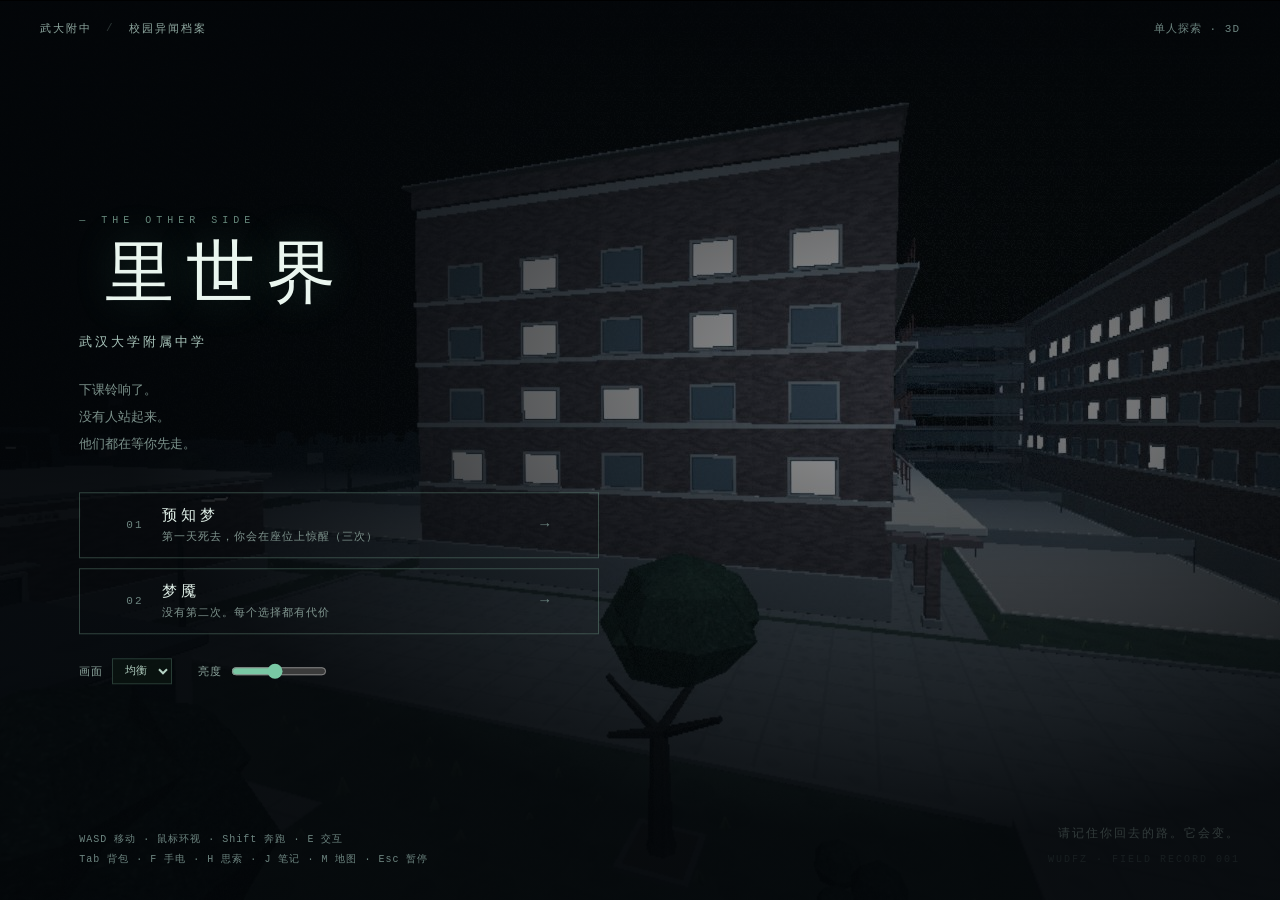
==== commit c814d43c: "3D: rebuild all models (same silhouettes) - materials.js: per-material procedural textures (plaster," ====
--- a/3d.html
+++ b/3d.html
@@ -133,7 +133,10 @@
 <script src="game3d/js/core.js"></script>
 <script src="game3d/js/map.js"></script>
 <script src="game3d/js/render.js"></script>
+<script src="game3d/js/model/materials.js"></script>
 <script src="game3d/js/model/kit.js"></script>
+<script src="game3d/js/model/figure.js"></script>
+<script src="game3d/js/model/furniture.js"></script>
 <script src="game3d/js/model/room.js"></script>
 <script src="game3d/js/model/building.js"></script>
 <script src="game3d/js/model/outdoor.js"></script>
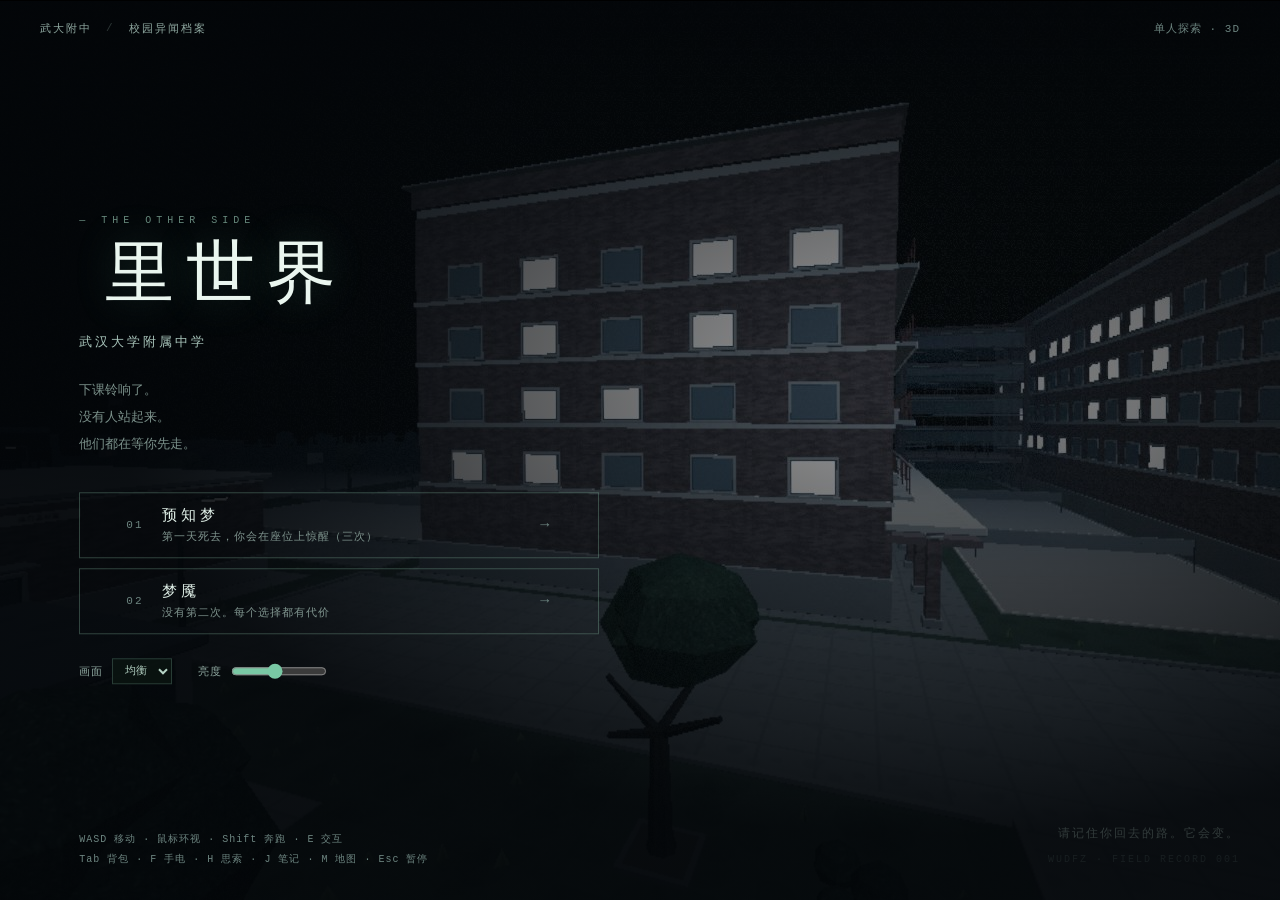
==== commit 292820b2: "3D: overcast daytime, mobile pause button, no jumpscare on shoulder tap - Daytime sky is now a low l" ====
--- a/3d.html
+++ b/3d.html
@@ -127,7 +127,8 @@
     <div class="tb2" onclick="UI.toggle('mapv')">地图</div>
     <div class="tb2" onclick="UI.toggle('note')">笔记</div>
   </div>
-  <div id="stick"><div id="knob"></div></div><div class="tbtn" id="tRun">奔跑</div><div class="tbtn" id="tAct">E</div></div>
+  <div id="stick"><div id="knob"></div></div><div class="tbtn" id="tRun">奔跑</div><div class="tbtn" id="tAct">E</div>
+  <div class="tbtn" id="tPause" aria-label="暂停"></div></div>
 
 <script src="game3d/lib/three.min.js"></script>
 <script src="game3d/js/core.js"></script>
--- a/game3d/css/game.css
+++ b/game3d/css/game.css
@@ -220,6 +220,11 @@
 #tRun{right:calc(132px + env(safe-area-inset-right,0px));bottom:calc(44px + env(safe-area-inset-bottom,0px));width:70px;height:70px}
 #tAct{right:calc(26px + env(safe-area-inset-right,0px));bottom:calc(32px + env(safe-area-inset-bottom,0px));width:92px;height:92px;font-size:15px;
   background:rgba(20,48,38,.55);border-color:rgba(130,200,170,.5)}
+/* 手机上没有 Esc：右上角一个暂停键，时间栏往下让一行 */
+#tPause{right:calc(14px + env(safe-area-inset-right,0px));top:calc(12px + env(safe-area-inset-top,0px));width:46px;height:46px}
+#tPause::before,#tPause::after{content:'';width:5px;height:16px;margin:0 3px;border-radius:1px;background:#a9d8c2}
+#tPause:active{background:rgba(120,200,170,.30);border-color:#79c8a4}
+body.touch .tr{top:calc(68px + env(safe-area-inset-top,0px))}
 #tRun.held{background:rgba(120,200,170,.34);border-color:#79c8a4;color:#eafff5;box-shadow:0 0 14px rgba(120,220,180,.35)}
 #flash{position:fixed;inset:0;z-index:8;background:#000;pointer-events:none;opacity:0;transition:opacity .5s}
 #fade{position:fixed;inset:0;z-index:40;background:#05080a;pointer-events:none;opacity:0;transition:opacity .18s ease}
@@ -234,6 +239,7 @@
 .hslot .nm{position:absolute;bottom:1px;left:0;right:0;font-size:8px;opacity:.55;letter-spacing:0;
   text-align:center;overflow:hidden;text-overflow:ellipsis;white-space:nowrap}
 #sub{z-index:46}
+body.paused #sub{visibility:hidden}
 #bag .s{transition:border-color .15s ease,background .15s ease}
 #sub{transition:opacity .22s ease}
 #cross{position:fixed;left:50%;top:50%;width:4px;height:4px;margin:-2px 0 0 -2px;border-radius:50%;
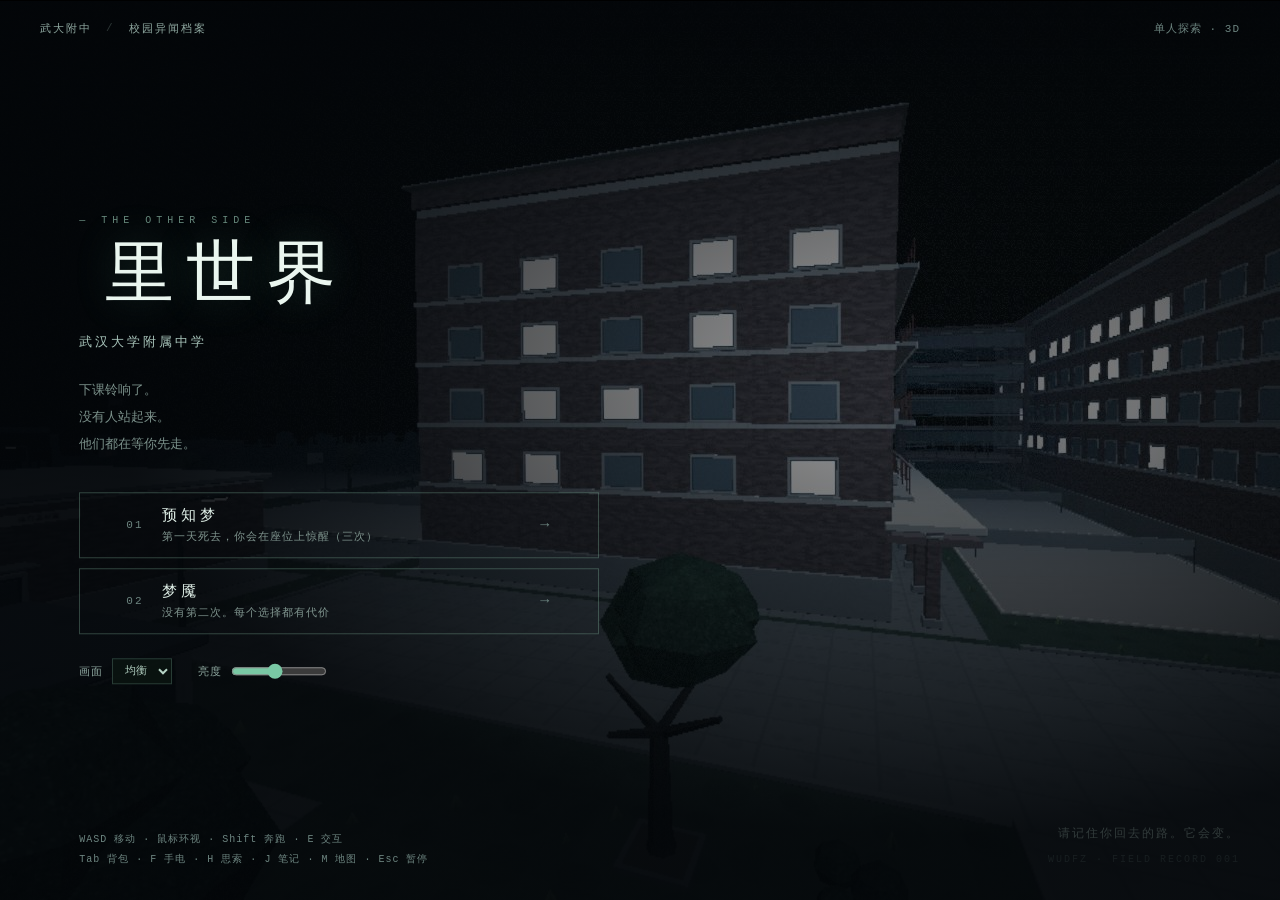
==== commit 0e961b6b: "3D: "gaze" visuals for the stare anomaly and gaze deaths Reference: the "Gaze" (目光) card art from Li" ====
--- a/3d.html
+++ b/3d.html
@@ -142,6 +142,7 @@
 <script src="game3d/js/model/building.js"></script>
 <script src="game3d/js/model/outdoor.js"></script>
 <script src="game3d/js/world.js"></script>
+<script src="game3d/js/fx/gaze.js"></script>
 <script src="game3d/js/fx/anomaly-fx.js"></script>
 <script src="game3d/js/fx/traces.js"></script>
 <script src="game3d/js/fx/classroom.js"></script>
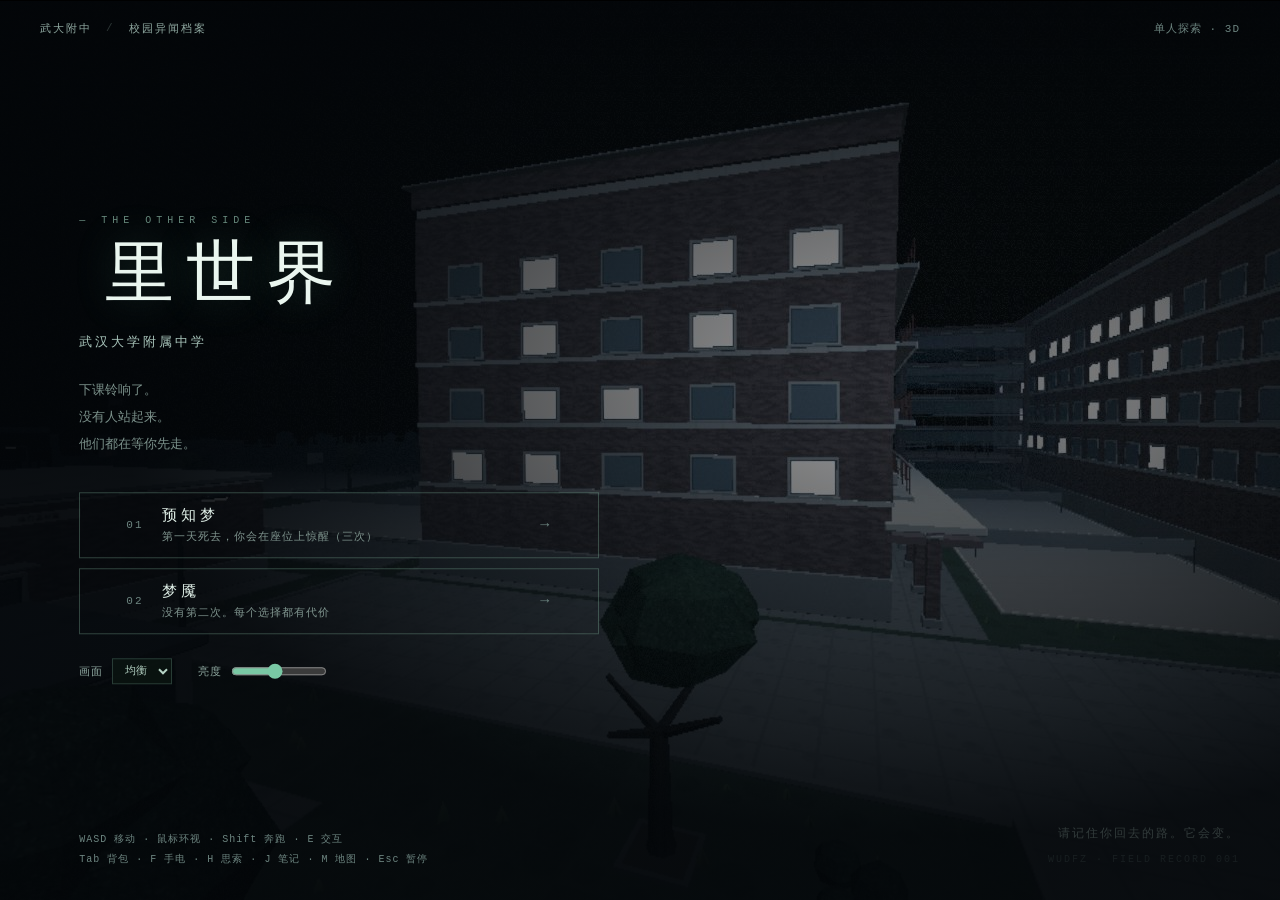
==== commit 61b41f2a: "3D: fix the computer-room PC game, move the room key, rebuild the garage - PC snake game: buffered d" ====
--- a/3d.html
+++ b/3d.html
@@ -88,7 +88,9 @@
   <div class="mfoot"><span>请记住你回去的路。它会变。</span><i>WUDFZ · FIELD RECORD 001</i></div>
 </div>
 <div id="pcgame"><div class="pch">机房 · 贪吃蛇</div><canvas id="pccv" width="320" height="320"></canvas>
-  <div class="pcf">WASD 转向 · Esc 退出 · 得分越高 SAN 越多</div></div>
+  <div class="pcpad"><button id="pcL">◀</button><div><button id="pcU">▲</button><button id="pcD">▼</button></div><button id="pcR">▶</button></div>
+  <div class="pcb"><button id="pcAgain" style="visibility:hidden">再来一局</button><button id="pcQuit">离开</button></div>
+  <div class="pcf">方向键 / WASD / 在画面上滑动 转向 · 空格重开 · Esc 离开 · 得分越高 SAN 越多</div></div>
 <div id="dev">
   <div class="dh">DEV MODE <span id="devst"></span></div>
   <div class="drow"><b>位置</b><span id="devpos" style="flex:1;font-size:10px;opacity:.85;line-height:1.7"></span></div>
@@ -139,6 +141,7 @@
 <script src="game3d/js/model/figure.js"></script>
 <script src="game3d/js/model/furniture.js"></script>
 <script src="game3d/js/model/room.js"></script>
+<script src="game3d/js/model/garage.js"></script>
 <script src="game3d/js/model/building.js"></script>
 <script src="game3d/js/model/outdoor.js"></script>
 <script src="game3d/js/world.js"></script>
--- a/game3d/css/game.css
+++ b/game3d/css/game.css
@@ -178,7 +178,25 @@
   justify-content:center;gap:14px;background:rgba(2,6,9,.94)}
 #pcgame .pch{font-size:13px;letter-spacing:5px;color:#9fe3c2}
 #pccv{border:1px solid rgba(130,180,155,.4);background:#0a1210}
-#pcgame .pcf{font-size:10px;letter-spacing:1px;color:#6d8580}
+#pcgame .pcf{font-size:10px;letter-spacing:1px;color:#6d8580;text-align:center;padding:0 16px}
+#pccv{width:min(320px,62vmin);height:min(320px,62vmin);touch-action:none}
+#pcgame button{font-family:inherit;background:rgba(20,48,38,.55);color:#b6d4c5;border:1px solid rgba(130,180,155,.4);
+  cursor:pointer;touch-action:manipulation;-webkit-user-select:none;user-select:none}
+#pcgame button:active{background:rgba(120,200,170,.30);border-color:#79c8a4}
+#pcgame .pcb{display:flex;gap:12px}
+#pcgame .pcb button{font-size:13px;letter-spacing:3px;padding:9px 26px}
+#pcgame .pcpad{display:none;align-items:center;gap:8px}
+#pcgame .pcpad div{display:flex;flex-direction:column;gap:8px}
+#pcgame .pcpad button{width:54px;height:46px;font-size:18px;border-radius:8px}
+body.touch #pcgame .pcpad{display:flex}
+body.touch #pcgame{gap:10px}
+@media (max-height:560px){                     /* 横屏手机：方向键在左、画面在中间、按钮在右 */
+  #pcgame{flex-direction:row;gap:26px}
+  #pcgame .pch,#pcgame .pcf{display:none}
+  #pccv{width:min(320px,84vh);height:min(320px,84vh)}
+  #pcgame .pcpad{order:-1}
+  #pcgame .pcb{flex-direction:column}
+}
 #dev{position:fixed;left:14px;top:104px;z-index:44;display:none;width:336px;
   background:rgba(3,9,7,.94);border:1px solid rgba(130,180,155,.34);padding:12px 14px;
   font-size:11px;letter-spacing:1px;color:#a8ccbc}
